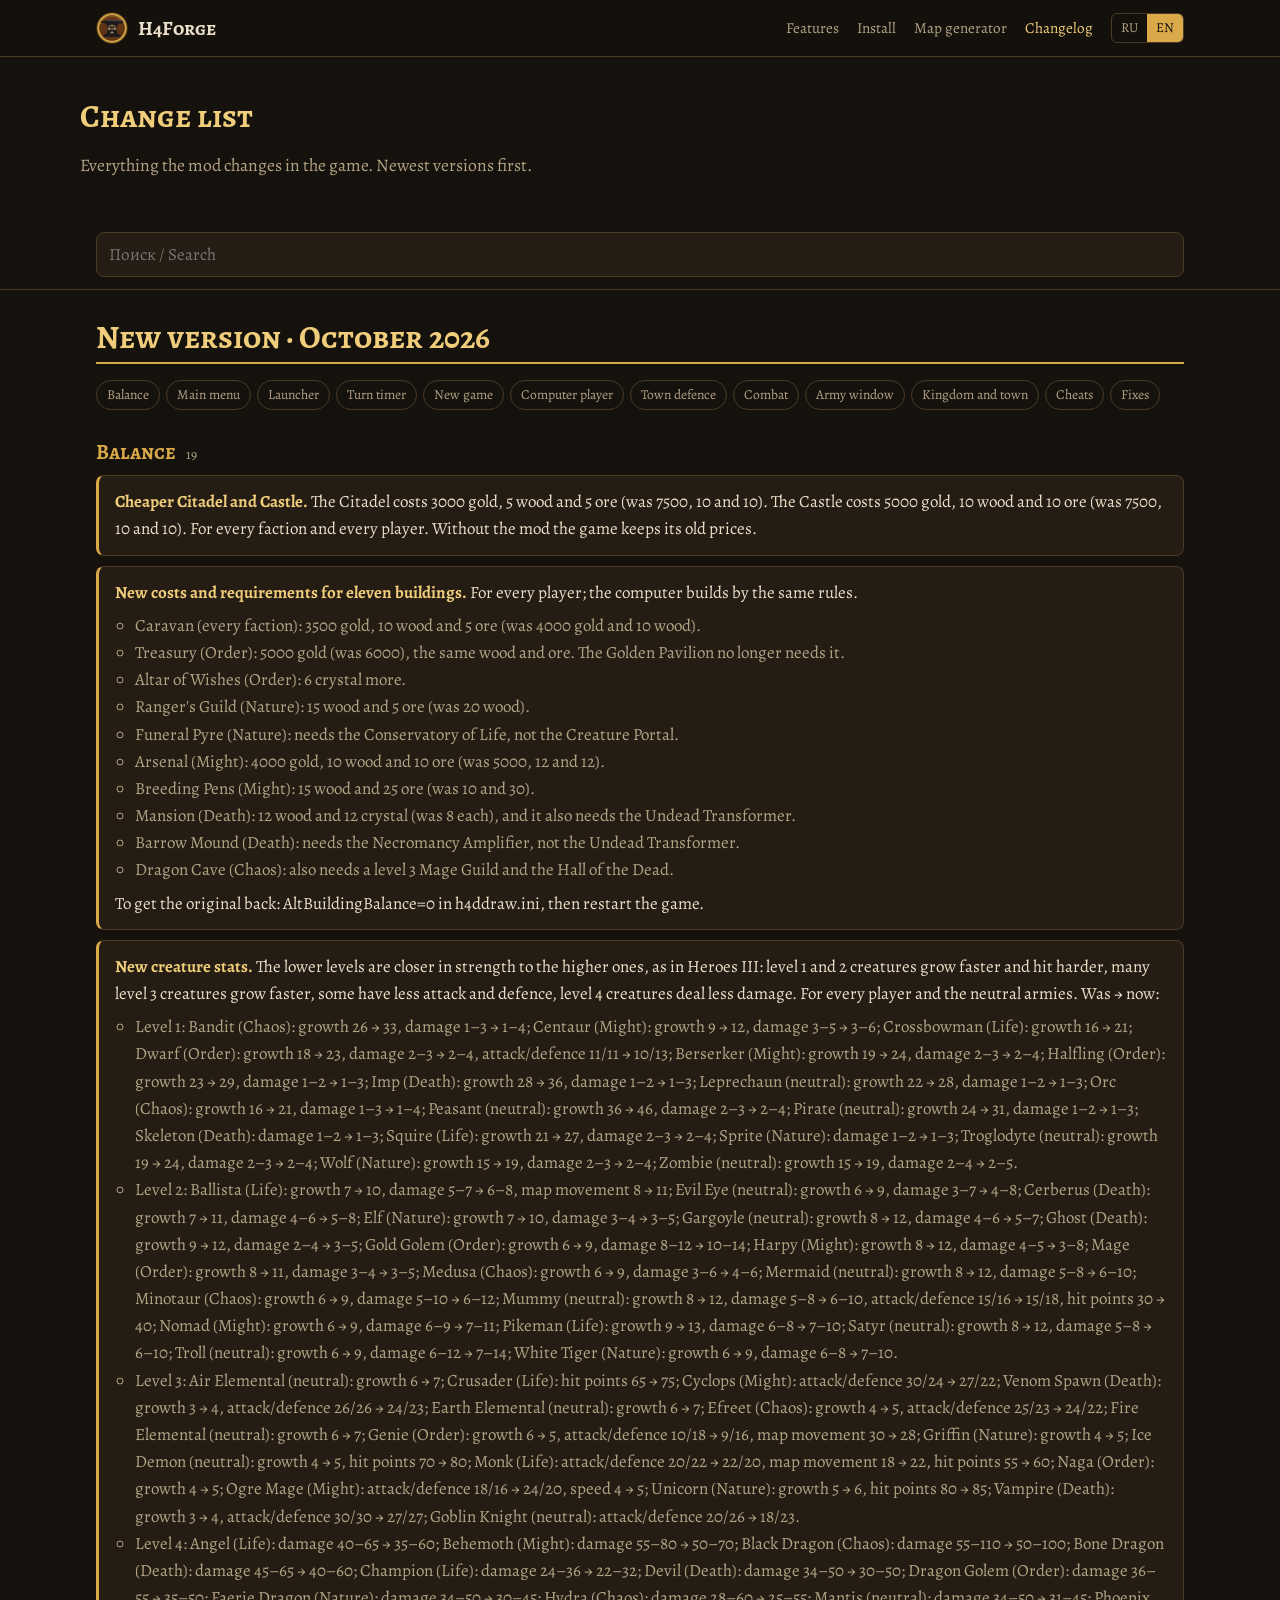
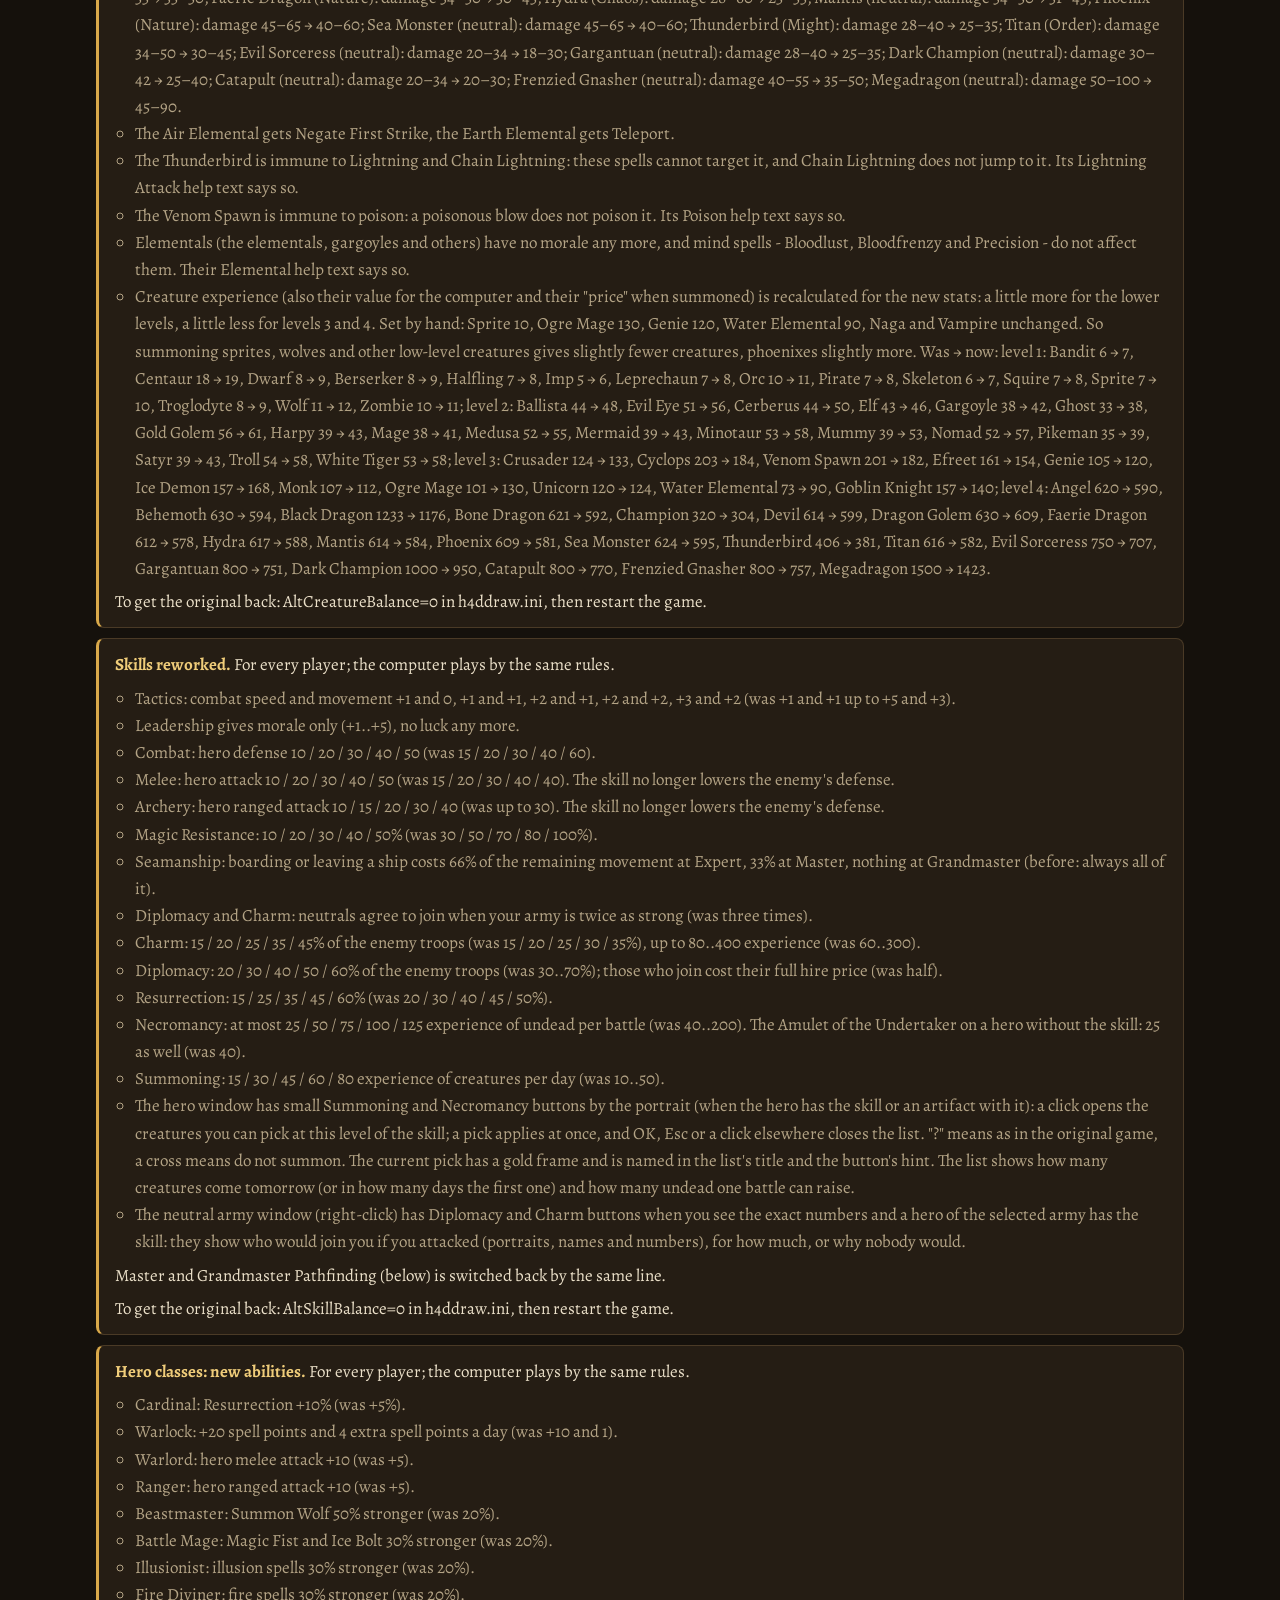
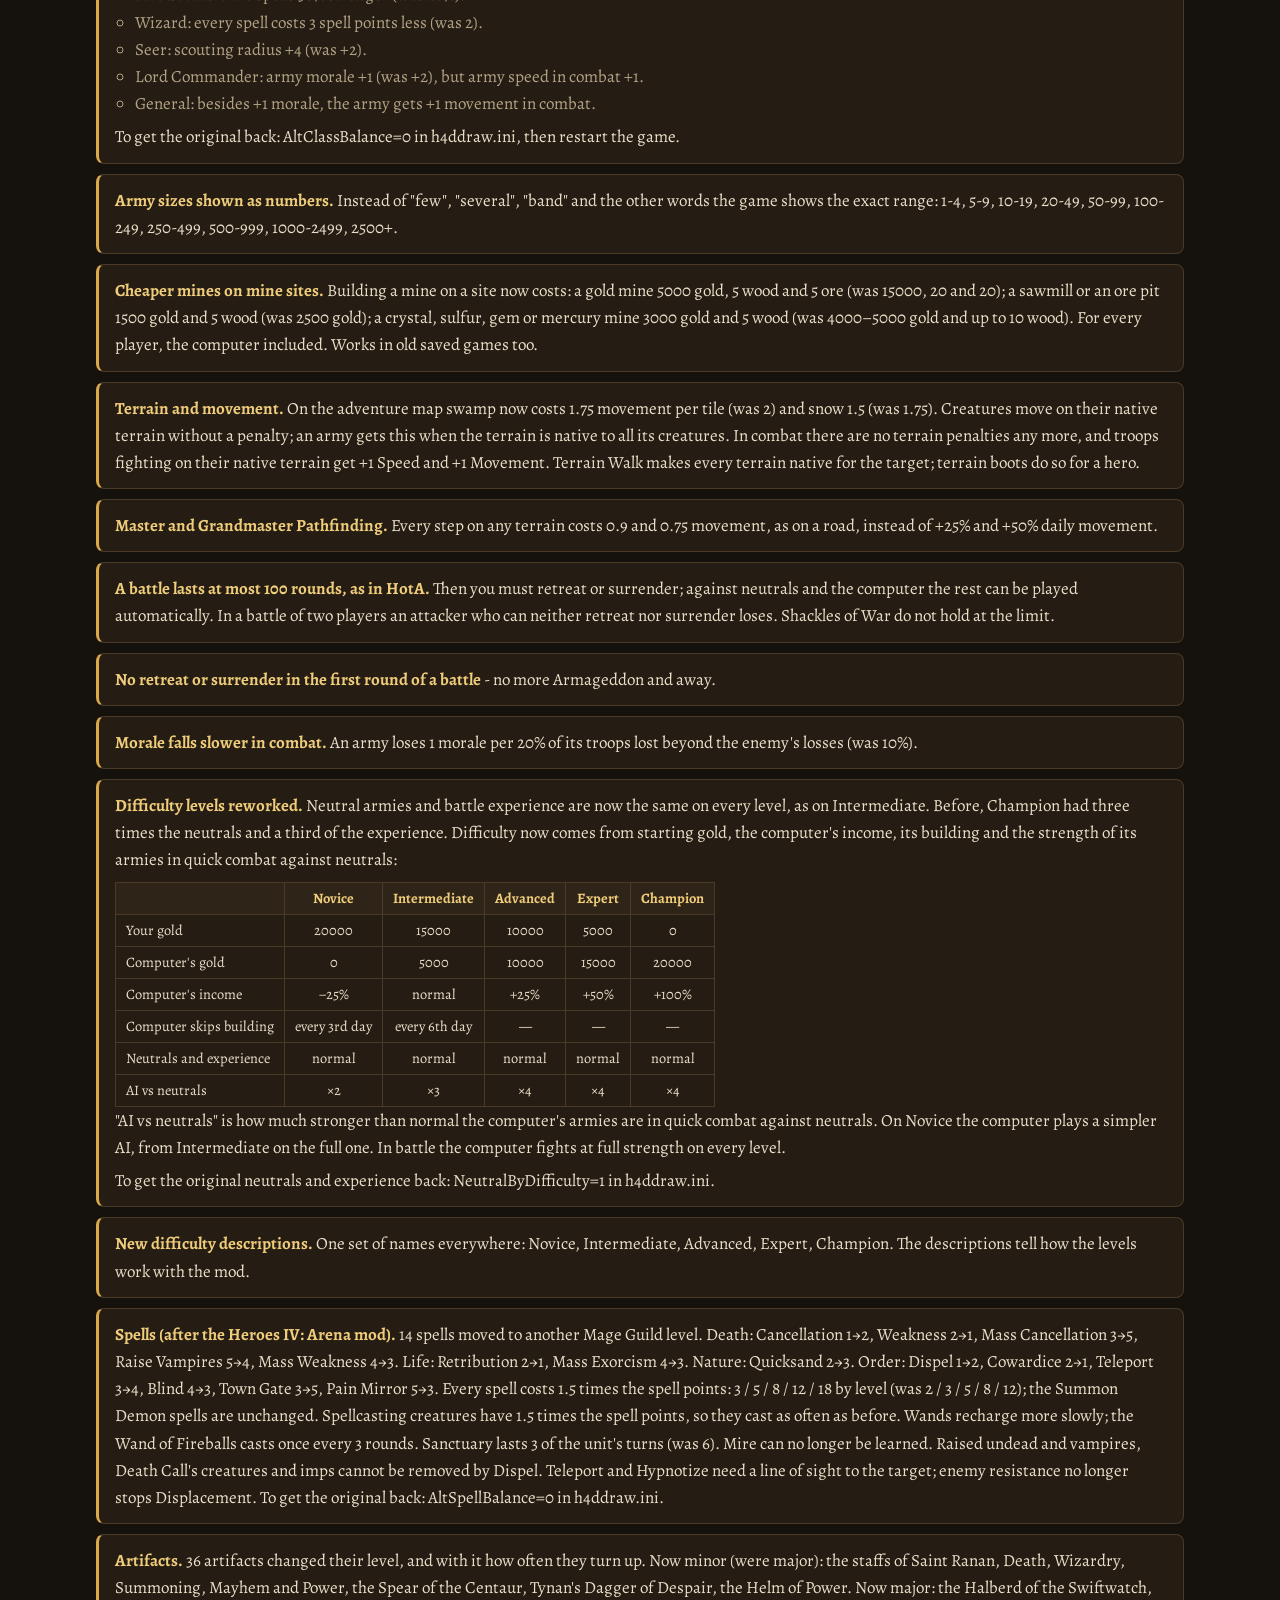
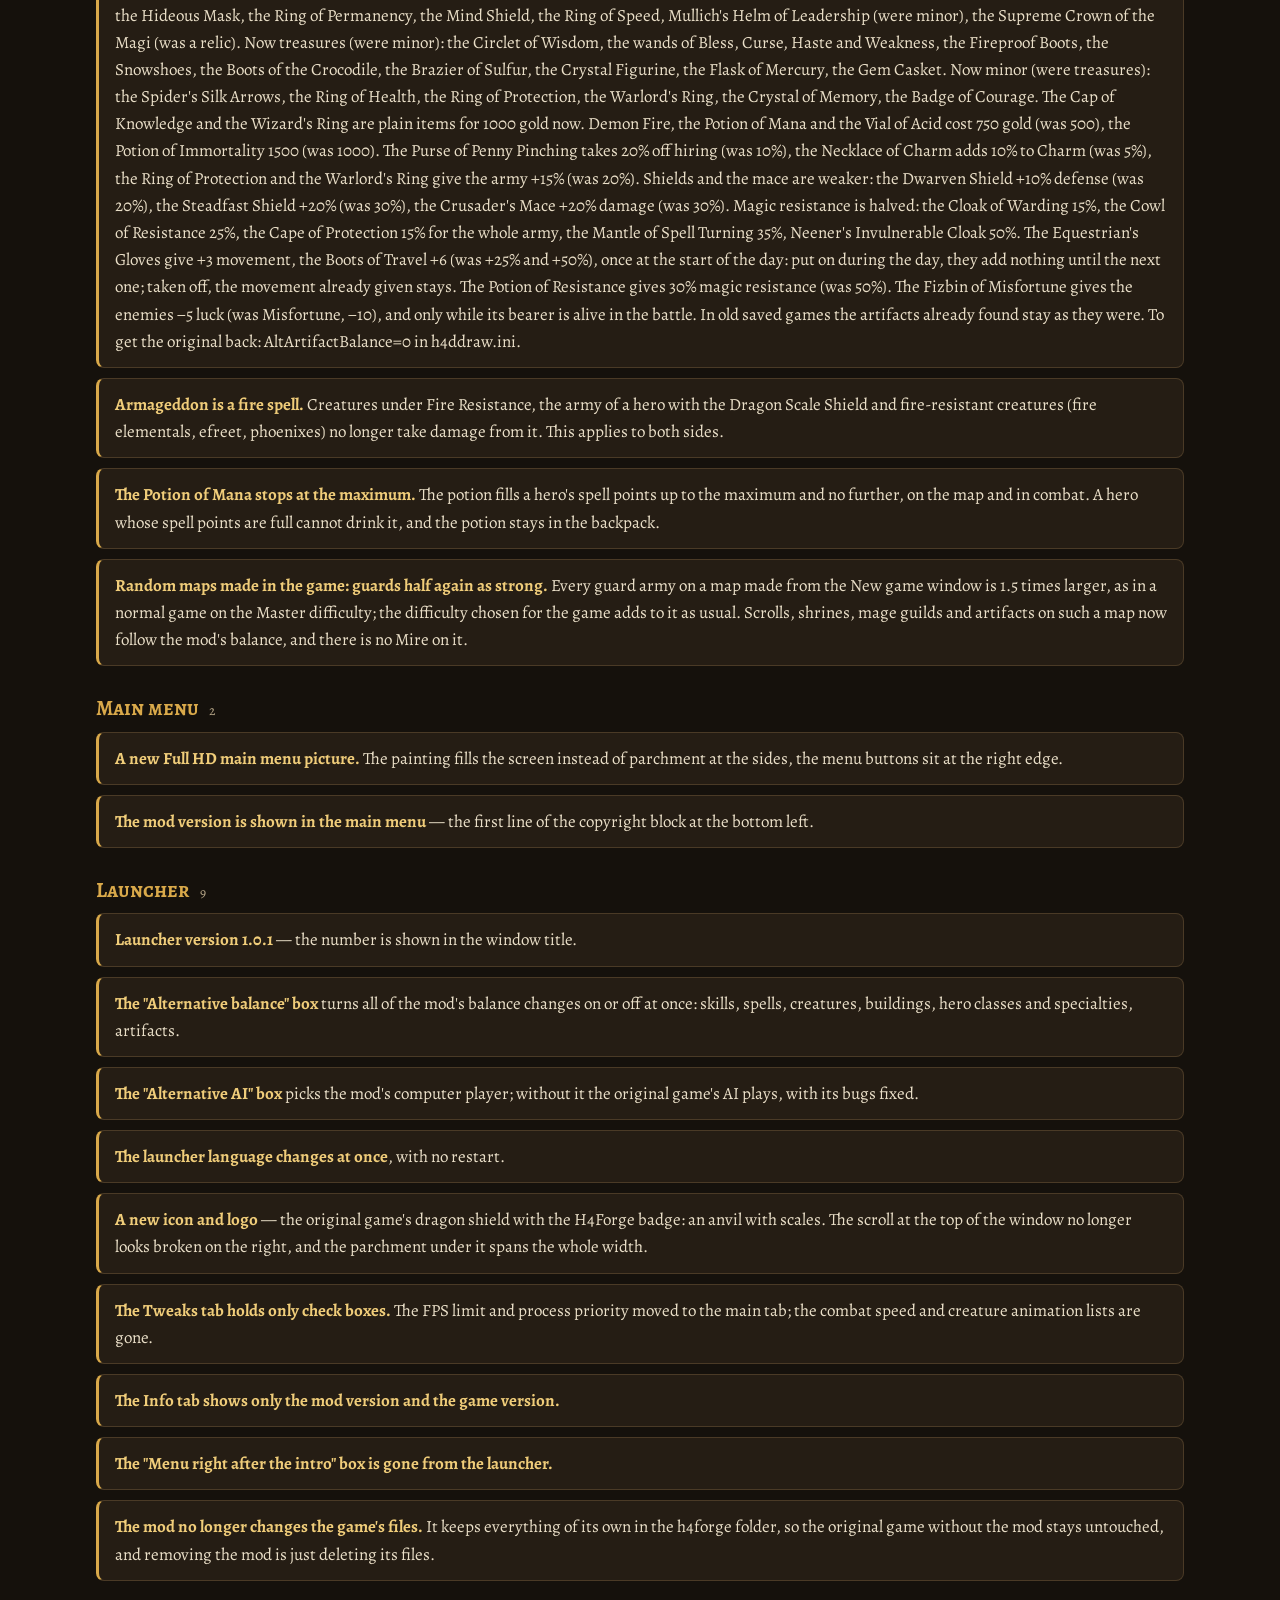
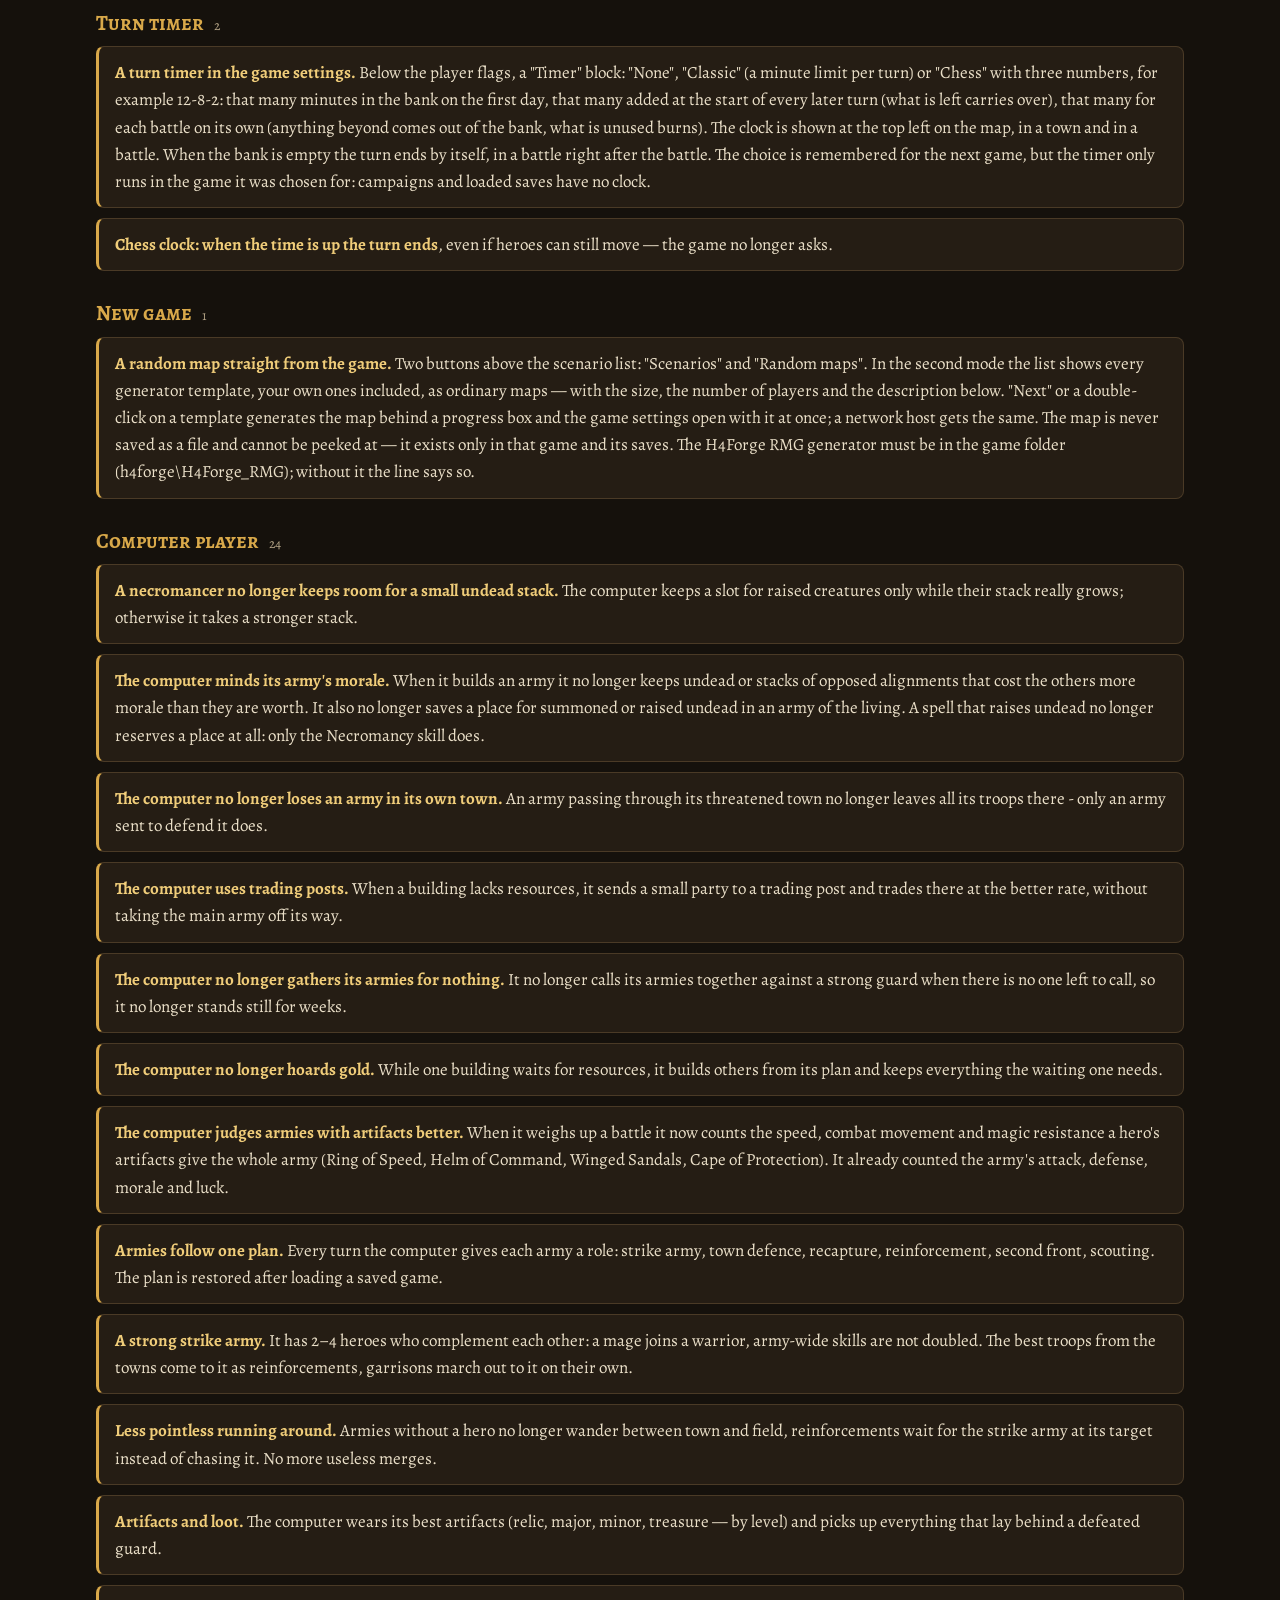
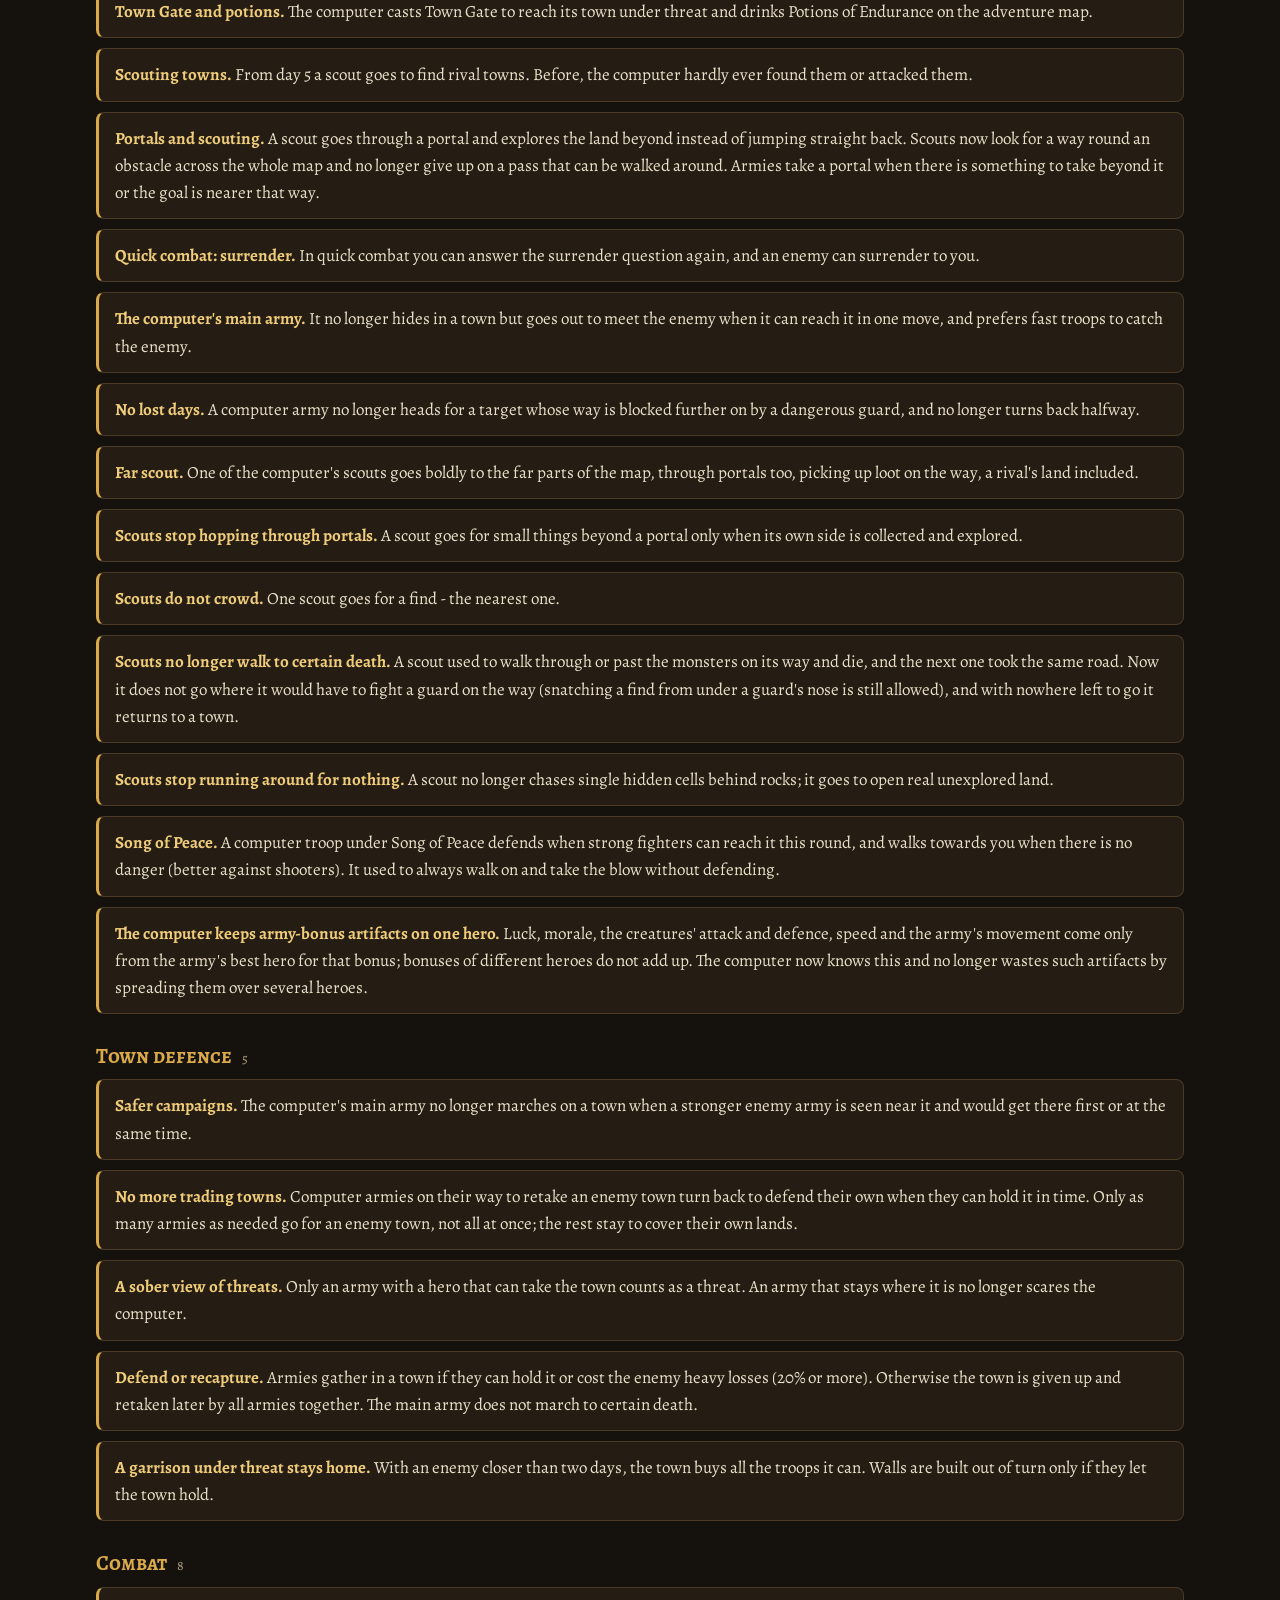
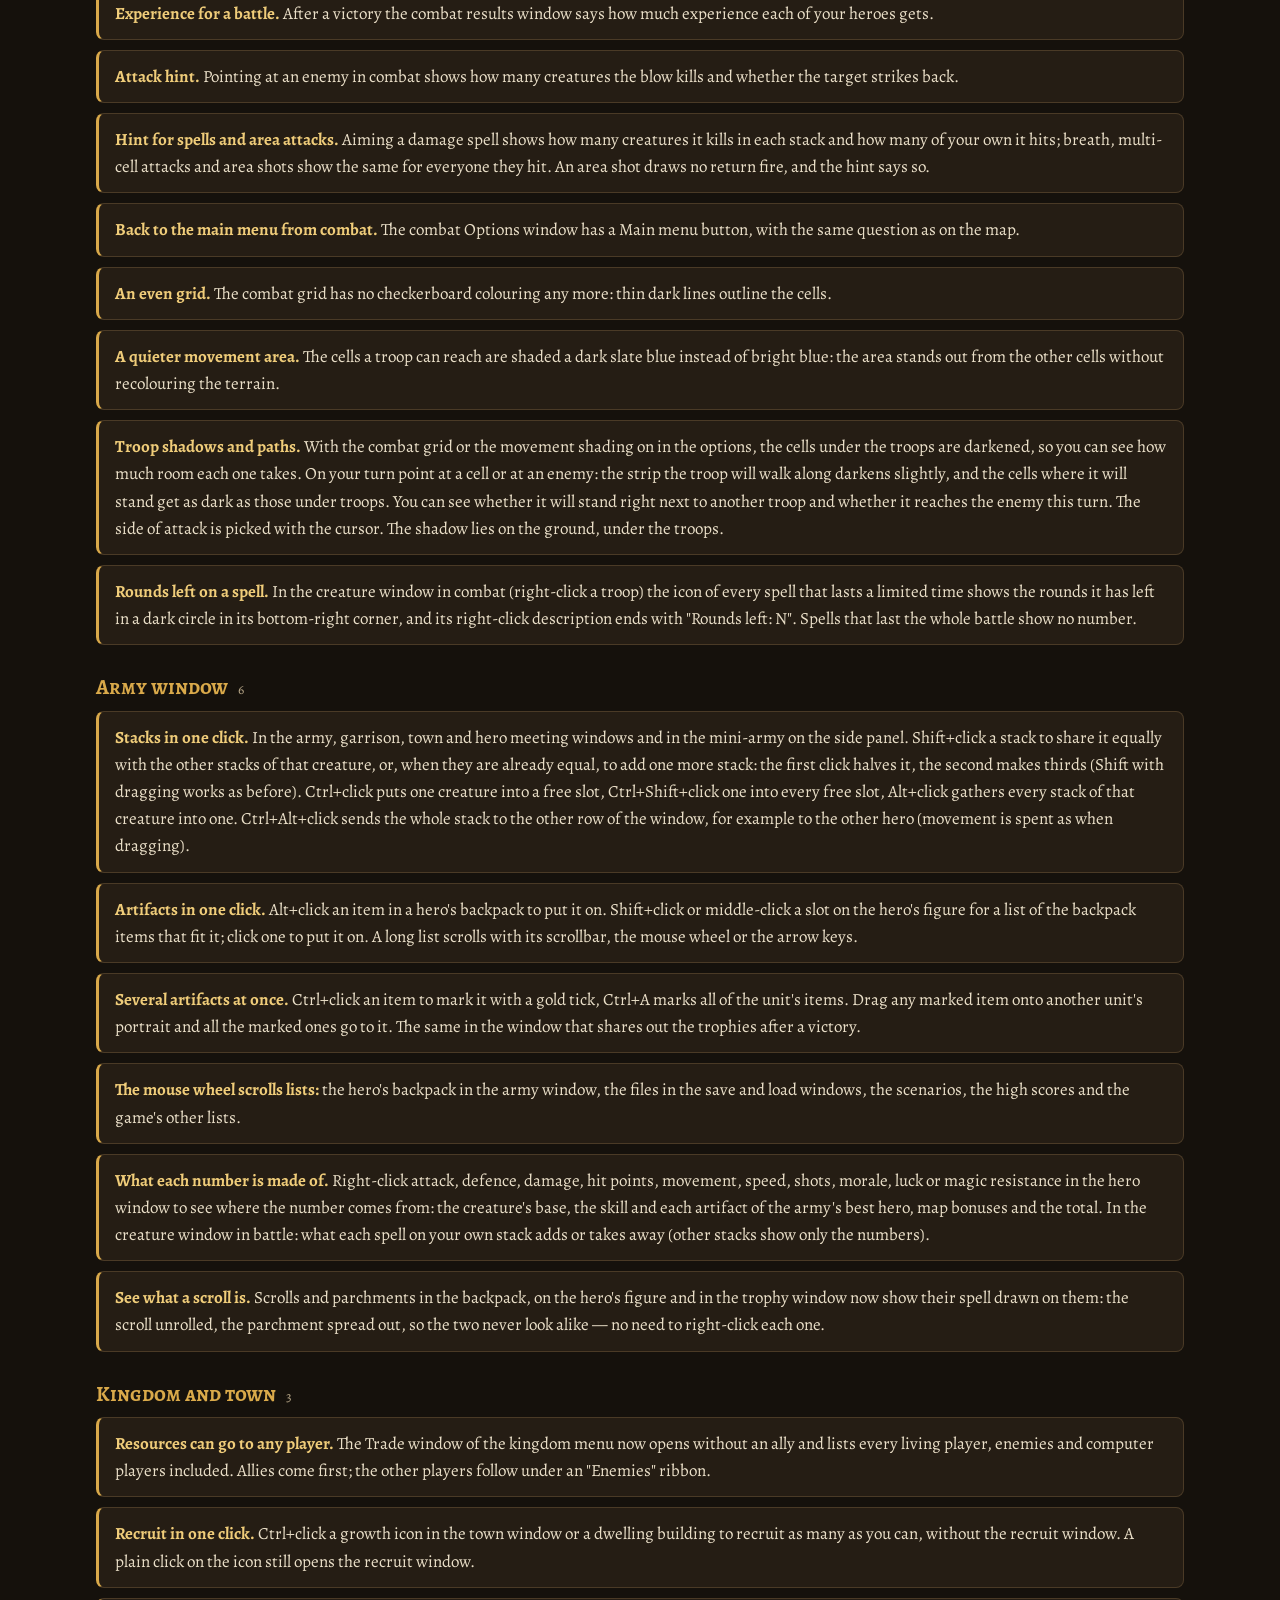
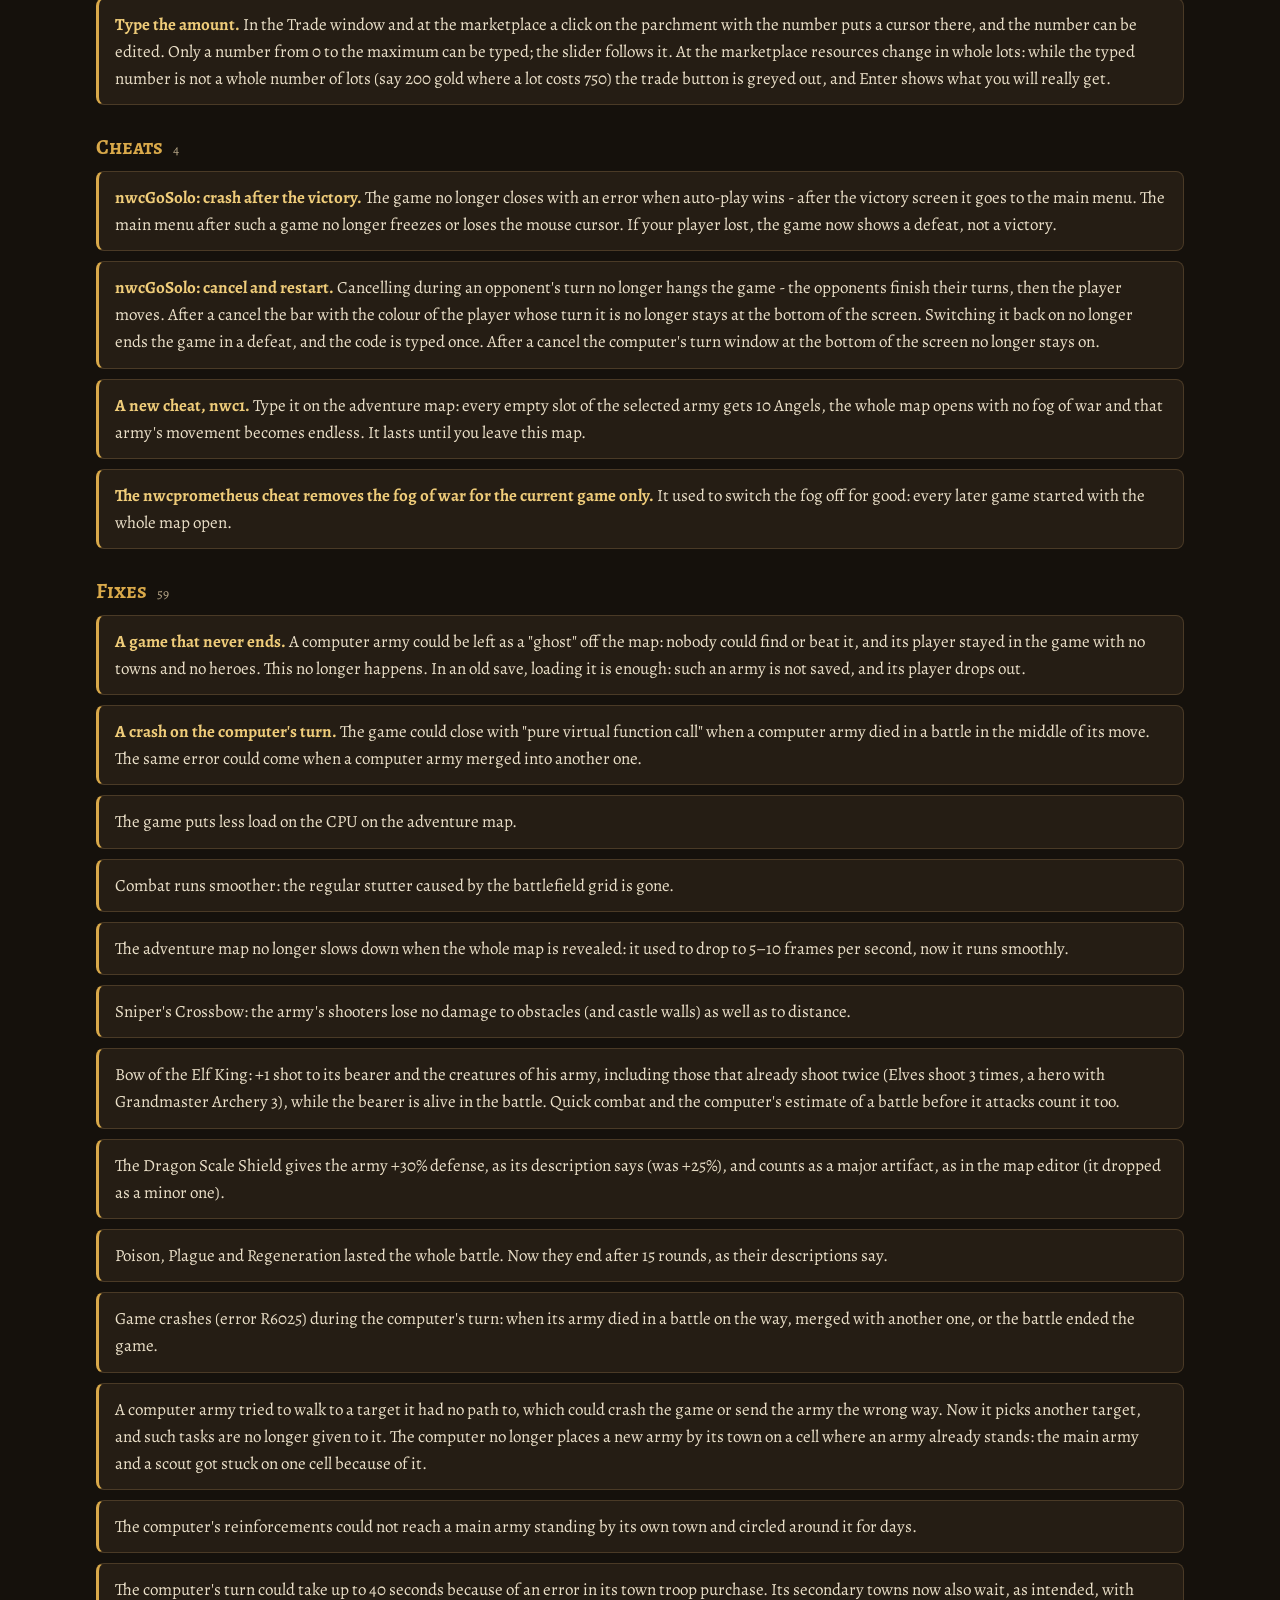
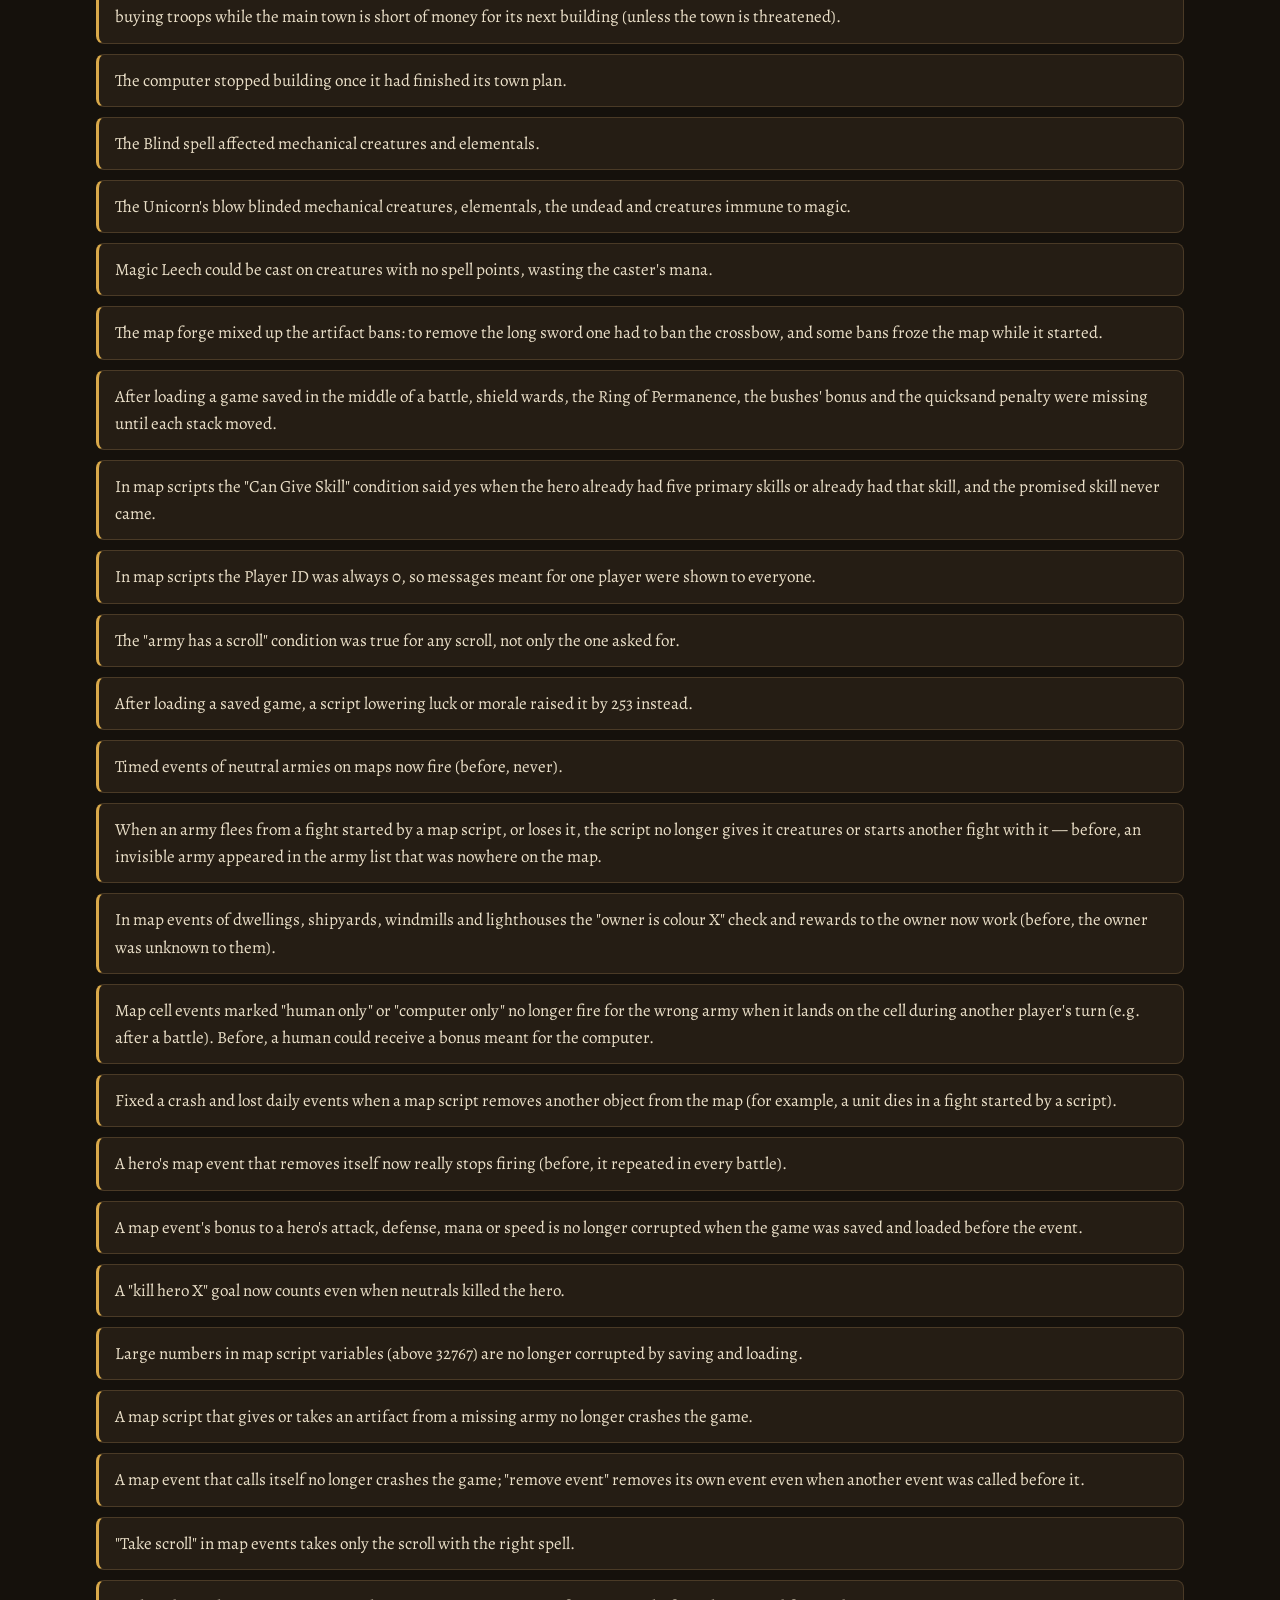
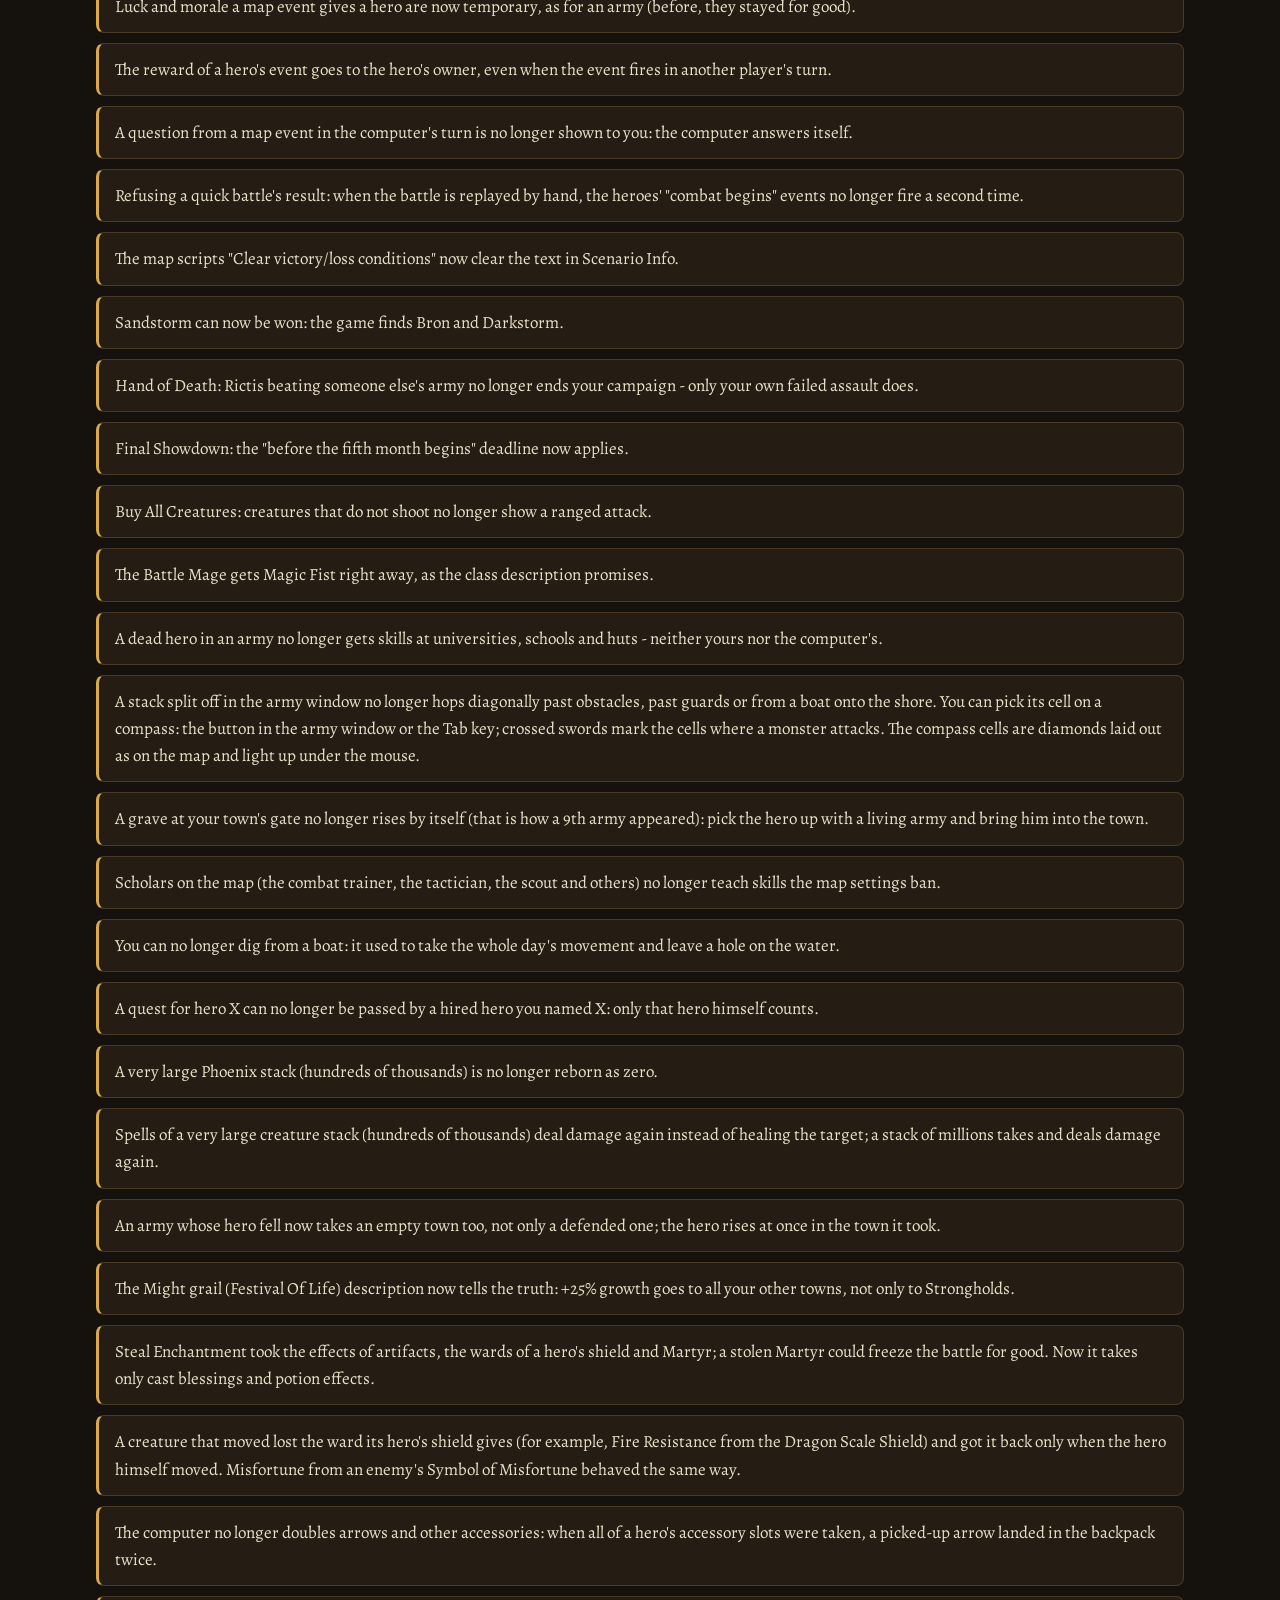
==== changelog.html @ a47ccebd "H4Forge site" ====
<!doctype html>
<html lang="ru">
<head>
<meta charset="utf-8">
<meta name="viewport" content="width=device-width, initial-scale=1">
<link rel="icon" href="img/badge.png">
<link rel="preconnect" href="https://fonts.googleapis.com">
<link rel="preconnect" href="https://fonts.gstatic.com" crossorigin>
<link href="https://fonts.googleapis.com/css2?family=Alegreya:ital,wght@0,400;0,700;1,400&family=Alegreya+SC:wght@500;700&display=swap" rel="stylesheet">
<link rel="stylesheet" href="style.css">
<meta property="og:image" content="img/hero.jpg">
<title>H4Forge — Changelog</title>
<meta name="description" content="Every change H4Forge makes to Heroes of Might and Magic IV, newest first.">
</head>
<body data-repo="Nick07x/h4forge-site">
<div class="bar"><div class="wrap">
  <a class="brand" href="index.html"><img src="img/badge.png" alt=""><span>H4Forge</span></a>
  <nav><a href="index.html#features" class="opt"><span lang="ru">Возможности</span><span lang="en">Features</span></a><a href="index.html#install" class="opt"><span lang="ru">Установка</span><span lang="en">Install</span></a><a href="rmg.html"><span lang="ru">Генератор карт</span><span lang="en">Map generator</span></a><a href="changelog.html" class="on"><span lang="ru">Изменения</span><span lang="en">Changelog</span></a>
    <div class="langs"><button data-lang="ru">RU</button><button data-lang="en">EN</button></div>
  </nav>
</div></div>

<div class="wrap cl-head">
  <h2 lang="ru">Список изменений</h2>
  <h2 lang="en">Change list</h2>
  <p class="lead" lang="ru">Всё, что мод меняет в игре. Новые версии — сверху.</p>
  <p class="lead" lang="en">Everything the mod changes in the game. Newest versions first.</p>
</div>

<div class="cl-tools">
  <div class="wrap">
    <input id="cl-search" type="search" placeholder="Поиск / Search" aria-label="Search">
  </div>
</div>

<div class="cl wrap" lang="ru">
<div class="version"><h2>Новая версия · октябрь 2026</h2><div class="chips"><a href="#ru-0-0">Баланс</a><a href="#ru-0-1">Главное меню</a><a href="#ru-0-2">Лаунчер</a><a href="#ru-0-3">Таймер хода</a><a href="#ru-0-4">Новая игра</a><a href="#ru-0-5">Компьютерный игрок</a><a href="#ru-0-6">Оборона городов</a><a href="#ru-0-7">Бой</a><a href="#ru-0-8">Окно армии</a><a href="#ru-0-9">Королевство и город</a><a href="#ru-0-10">Читы</a><a href="#ru-0-11">Исправления</a></div>
<div class="sec" id="ru-0-0"><h3>Баланс<small>19</small></h3><ul class="entries">
<li class="entry"><p><strong>Цитадель и замок дешевле.</strong> Цитадель стоит 3000 золота, 5 дерева и 5 руды (было 7500, 10 и 10). Замок — 5000 золота, 10 дерева и 10 руды (было 7500, 10 и 10). Для всех фракций и всех игроков. Без мода игра остаётся с прежними ценами.</p></li>
<li class="entry"><p><strong>Новые цены и требования у одиннадцати зданий.</strong> Для всех игроков, компьютер строит по тем же правилам.</p><ul><li>Караван-сарай (все фракции): 3500 золота, 10 дерева и 5 руды (было 4000 золота и 10 дерева).</li><li>Сокровищница (Порядок): 5000 золота (было 6000), дерево и руда прежние. Золотой павильон её больше не требует.</li><li>Алтарь Грез (Порядок): дороже на 6 кристаллов.</li><li>Гильдия следопытов (Природа): 15 дерева и 5 руды (было 20 дерева).</li><li>Священный огонь (Природа): нужна Консерватория Жизни, а не Портал.</li><li>Арсенал (Сила): 4000 золота, 10 дерева и 10 руды (было 5000, 12 и 12).</li><li>Загон (Сила): 15 дерева и 25 руды (было 10 и 30).</li><li>Мавзолей (Смерть): 12 дерева и 12 кристаллов (было по 8), и нужен ещё Преобразователь нежити.</li><li>Могильный холм (Смерть): нужен Усилитель некромантии, а не Преобразователь нежити.</li><li>Пещера дракона (Хаос): нужны ещё Колдовская гильдия 3-го уровня и Зал Мертвых.</li></ul><p>Вернуть оригинал: в файле h4ddraw.ini строка AltBuildingBalance=0, затем перезапустить игру.</p></li>
<li class="entry"><p><strong>Новые параметры существ.</strong> Младшие уровни стали ближе по силе к старшим, как в третьих Героях: у существ 1-го и 2-го уровня больше прирост и урон, у многих существ 3-го уровня выше прирост, у некоторых меньше атака и защита, у 4-го уровня меньше урон. Для всех игроков и нейтральных армий. Было → стало:</p><ul><li>1-й уровень: Бандит (Хаос): прирост 26 → 33, урон 1–3 → 1–4; Кентавр (Сила): прирост 9 → 12, урон 3–5 → 3–6; Арбалетчик (Жизнь): прирост 16 → 21; Гном (Порядок): прирост 18 → 23, урон 2–3 → 2–4, атака/защита 11/11 → 10/13; Берсерк (Сила): прирост 19 → 24, урон 2–3 → 2–4; Халфлинг (Порядок): прирост 23 → 29, урон 1–2 → 1–3; Бес (Смерть): прирост 28 → 36, урон 1–2 → 1–3; Лепрекон (нейтрал): прирост 22 → 28, урон 1–2 → 1–3; Орк (Хаос): прирост 16 → 21, урон 1–3 → 1–4; Крестьянин (нейтрал): прирост 36 → 46, урон 2–3 → 2–4; Пират (нейтрал): прирост 24 → 31, урон 1–2 → 1–3; Скелет (Смерть): урон 1–2 → 1–3; Оруженосец (Жизнь): прирост 21 → 27, урон 2–3 → 2–4; Фея (Природа): урон 1–2 → 1–3; Троглодит (нейтрал): прирост 19 → 24, урон 2–3 → 2–4; Волк (Природа): прирост 15 → 19, урон 2–3 → 2–4; Зомби (нейтрал): прирост 15 → 19, урон 2–4 → 2–5.</li><li>2-й уровень: Баллиста (Жизнь): прирост 7 → 10, урон 5–7 → 6–8, передвижение по карте 8 → 11; Злой глаз (нейтрал): прирост 6 → 9, урон 3–7 → 4–8; Цербер (Смерть): прирост 7 → 11, урон 4–6 → 5–8; Эльф (Природа): прирост 7 → 10, урон 3–4 → 3–5; Горгулья (нейтрал): прирост 8 → 12, урон 4–6 → 5–7; Призрак (Смерть): прирост 9 → 12, урон 2–4 → 3–5; Золотой голем (Порядок): прирост 6 → 9, урон 8–12 → 10–14; Гарпия (Сила): прирост 8 → 12, урон 4–5 → 3–8; Маг (Порядок): прирост 8 → 11, урон 3–4 → 3–5; Медуза (Хаос): прирост 6 → 9, урон 3–6 → 4–6; Русалка (нейтрал): прирост 8 → 12, урон 5–8 → 6–10; Минотавр (Хаос): прирост 6 → 9, урон 5–10 → 6–12; Мумия (нейтрал): прирост 8 → 12, урон 5–8 → 6–10, атака/защита 15/16 → 15/18, здоровье 30 → 40; Кочевник (Сила): прирост 6 → 9, урон 6–9 → 7–11; Пикинёр (Жизнь): прирост 9 → 13, урон 6–8 → 7–10; Сатир (нейтрал): прирост 8 → 12, урон 5–8 → 6–10; Тролль (нейтрал): прирост 6 → 9, урон 6–12 → 7–14; Белый тигр (Природа): прирост 6 → 9, урон 6–8 → 7–10.</li><li>3-й уровень: Дух воздуха (нейтрал): прирост 6 → 7; Крестоносец (Жизнь): здоровье 65 → 75; Циклоп (Сила): атака/защита 30/24 → 27/22; Отродье яда (Смерть): прирост 3 → 4, атака/защита 26/26 → 24/23; Элементаль земли (нейтрал): прирост 6 → 7; Ифрит (Хаос): прирост 4 → 5, атака/защита 25/23 → 24/22; Огненный элементаль (нейтрал): прирост 6 → 7; Джинн (Порядок): прирост 6 → 5, атака/защита 10/18 → 9/16, передвижение по карте 30 → 28; Грифон (Природа): прирост 4 → 5; Ледяной демон (нейтрал): прирост 4 → 5, здоровье 70 → 80; Монах (Жизнь): атака/защита 20/22 → 22/20, передвижение по карте 18 → 22, здоровье 55 → 60; Нага (Порядок): прирост 4 → 5; Огр-маг (Сила): атака/защита 18/16 → 24/20, скорость 4 → 5; Единорог (Природа): прирост 5 → 6, здоровье 80 → 85; Вампир (Смерть): прирост 3 → 4, атака/защита 30/30 → 27/27; Гоблин-рыцарь (нейтрал): атака/защита 20/26 → 18/23.</li><li>4-й уровень: Ангел (Жизнь): урон 40–65 → 35–60; Бегемот (Сила): урон 55–80 → 50–70; Чёрный дракон (Хаос): урон 55–110 → 50–100; Костяной дракон (Смерть): урон 45–65 → 40–60; Чемпион (Жизнь): урон 24–36 → 22–32; Дьявол (Смерть): урон 34–50 → 30–50; Драконий голем (Порядок): урон 36–55 → 35–50; Волшебный дракон (Природа): урон 34–50 → 30–45; Гидра (Хаос): урон 28–60 → 25–55; Богомол (нейтрал): урон 34–50 → 31–45; Феникс (Природа): урон 45–65 → 40–60; Морское чудище (нейтрал): урон 45–65 → 40–60; Громовая птица (Сила): урон 28–40 → 25–35; Титан (Порядок): урон 34–50 → 30–45; Злая волшебница (нейтрал): урон 20–34 → 18–30; Гаргантюа (нейтрал): урон 28–40 → 25–35; Тёмный чемпион (нейтрал): урон 30–42 → 25–40; Катапульта (нейтрал): урон 20–34 → 20–30; Бешеный крушитель (нейтрал): урон 40–55 → 35–50; Мегадракон (нейтрал): урон 50–100 → 45–90.</li><li>Дух воздуха получил способность «Игнорировать первый удар», Элементаль земли — «Телепортация».</li><li>Громовая птица невосприимчива к заклинаниям «Молния» и «Цепь молний»: ими её нельзя выбрать целью, и цепь молний на неё не перескакивает. Об этом сказано в подсказке её способности «Громовержец».</li><li>Ядовитое отродье невосприимчиво к яду: ядовитый удар его не отравляет. Об этом сказано в подсказке способности «Яд».</li><li>Элементалы (элементали, горгульи и другие) больше не подвержены морали, и на них не действует магия разума — Кровожадность, Кровавое безумие и Точность. Об этом сказано в подсказке способности «Элементал».</li><li>Опыт за существ (он же их ценность для компьютера и «цена» при призыве) пересчитан под новые параметры: за младших чуть больше, за 3-й и 4-й уровень чуть меньше. Вручную: Фея 10, Огр-маг 130, Джинн 120, Водяной элементаль 90, Нага и Вампир без изменений. Поэтому призыв фей, волков и других младших существ даёт немного меньше существ, а фениксов — немного больше. Было → стало: 1-й уровень: Бандит 6 → 7, Кентавр 18 → 19, Гном 8 → 9, Берсерк 8 → 9, Халфлинг 7 → 8, Бес 5 → 6, Лепрекон 7 → 8, Орк 10 → 11, Пират 7 → 8, Скелет 6 → 7, Оруженосец 7 → 8, Фея 7 → 10, Троглодит 8 → 9, Волк 11 → 12, Зомби 10 → 11; 2-й уровень: Баллиста 44 → 48, Злой глаз 51 → 56, Цербер 44 → 50, Эльф 43 → 46, Горгулья 38 → 42, Призрак 33 → 38, Золотой голем 56 → 61, Гарпия 39 → 43, Маг 38 → 41, Медуза 52 → 55, Русалка 39 → 43, Минотавр 53 → 58, Мумия 39 → 53, Кочевник 52 → 57, Пикинёр 35 → 39, Сатир 39 → 43, Тролль 54 → 58, Белый тигр 53 → 58; 3-й уровень: Крестоносец 124 → 133, Циклоп 203 → 184, Отродье яда 201 → 182, Ифрит 161 → 154, Джинн 105 → 120, Ледяной демон 157 → 168, Монах 107 → 112, Огр-маг 101 → 130, Единорог 120 → 124, Водяной элементаль 73 → 90, Гоблин-рыцарь 157 → 140; 4-й уровень: Ангел 620 → 590, Бегемот 630 → 594, Чёрный дракон 1233 → 1176, Костяной дракон 621 → 592, Чемпион 320 → 304, Дьявол 614 → 599, Драконий голем 630 → 609, Волшебный дракон 612 → 578, Гидра 617 → 588, Богомол 614 → 584, Феникс 609 → 581, Морское чудище 624 → 595, Громовая птица 406 → 381, Титан 616 → 582, Злая волшебница 750 → 707, Гаргантюа 800 → 751, Тёмный чемпион 1000 → 950, Катапульта 800 → 770, Бешеный крушитель 800 → 757, Мегадракон 1500 → 1423.</li></ul><p>Вернуть оригинал: в файле h4ddraw.ini строка AltCreatureBalance=0, затем перезапустить игру.</p></li>
<li class="entry"><p><strong>Навыки переделаны.</strong> Для всех игроков, компьютер играет по тем же правилам.</p><ul><li>Тактика: скорость и передвижение в бою +1 и 0, +1 и +1, +2 и +1, +2 и +2, +3 и +2 (было от +1 и +1 до +5 и +3).</li><li>Лидерство даёт только мораль (+1…+5), удачу больше не даёт.</li><li>Ратное дело: защита героя 10 / 20 / 30 / 40 / 50 (было 15 / 20 / 30 / 40 / 60).</li><li>Рукопашный бой: атака героя 10 / 20 / 30 / 40 / 50 (было 15 / 20 / 30 / 40 / 40). Защиту врага навык больше не снижает.</li><li>Стрелковый бой: атака героя 10 / 15 / 20 / 30 / 40 (было до 30). Защиту врага навык больше не снижает.</li><li>Устойчивость к магии: 10 / 20 / 30 / 40 / 50% (было 30 / 50 / 70 / 80 / 100%).</li><li>Мореход: посадка на корабль и высадка отнимают на III ранге 66% оставшегося хода, на IV — 33%, на V — ничего (раньше всегда весь ход).</li><li>Дипломатия и Шарм: нейтралы соглашаются присоединиться, если ваша армия сильнее вдвое (было втрое).</li><li>Шарм: 15 / 20 / 25 / 35 / 45% войск противника (было 15 / 20 / 25 / 30 / 35%), предел 80…400 опыта (было 60…300).</li><li>Дипломатия: 20 / 30 / 40 / 50 / 60% войск противника (было 30…70%); присоединившиеся стоят полную цену найма (было половину).</li><li>Воскрешение: 15 / 25 / 35 / 45 / 60% (было 20 / 30 / 40 / 45 / 50%).</li><li>Некромантия: за бой не больше 25 / 50 / 75 / 100 / 125 опыта нежити (было 40…200). Амулет гробовщика у героя без навыка — тоже 25 (было 40).</li><li>Призывание: 15 / 30 / 45 / 60 / 80 опыта существ в день (было 10…50).</li><li>В окне героя у портрета появились маленькие кнопки «Призыв» и «Некромантия» (если у героя есть навык или артефакт с ним): щелчок открывает список существ, которых можно выбрать на этом уровне навыка; выбор применяется сразу, список закрывается кнопкой OK, Esc или щелчком мимо. «?» — как в оригинале, крест — не призывать. Выбранное существо обведено золотой рамкой и названо в заголовке списка и в подсказке кнопки. Список показывает, сколько существ придёт завтра (или через сколько дней первое) и сколько нежити можно поднять за бой.</li><li>В окне нейтральной армии (правый щелчок) появились кнопки «Дипломатия» и «Шарм», если вы видите точную численность и у героя выбранной армии есть навык: они показывают, кто перейдёт к вам при нападении (портреты, названия и число), сколько это стоит, или почему никто не перейдёт.</li></ul><p>Поиск пути на Мастере и Гроссмейстере (см. ниже) тоже возвращается этой строкой.</p><p>Вернуть оригинал: в файле h4ddraw.ini строка AltSkillBalance=0, затем перезапустить игру.</p></li>
<li class="entry"><p><strong>Классы героев: новые способности.</strong> Для всех игроков, компьютер играет по тем же правилам.</p><ul><li>Кардинал: Воскрешение +10% (было +5%).</li><li>Чернокнижник: +20 очков магии и 4 очка магии в день сверх обычного (было +10 и 1).</li><li>Воевода: атака героя в ближнем бою +10 (было +5).</li><li>Следопыт: стрелковая атака героя +10 (было +5).</li><li>Воин природы: «Вызов волка» сильнее на 50% (было на 20%).</li><li>Боевой маг: «Волшебный кулак» и «Ледяная стрела» сильнее на 30% (было на 20%).</li><li>Иллюзионист: заклинания иллюзий сильнее на 30% (было на 20%).</li><li>Огневик: огненные заклинания сильнее на 30% (было на 20%).</li><li>Волшебник: каждое заклинание дешевле на 3 очка магии (было на 2).</li><li>Прорицатель: радиус обзора +4 (было +2).</li><li>Полководец: мораль армии +1 (было +2), зато скорость армии в бою +1.</li><li>Генерал: кроме морали +1 армия получает +1 к передвижению в бою.</li></ul><p>Вернуть оригинал: в файле h4ddraw.ini строка AltClassBalance=0, затем перезапустить игру.</p></li>
<li class="entry"><p><strong>Численность армий показывается числами.</strong> Вместо «Мало», «Немного», «Группа» и других слов игра пишет точный диапазон: 1-4, 5-9, 10-19, 20-49, 50-99, 100-249, 250-499, 500-999, 1000-2499, 2500+.</p></li>
<li class="entry"><p><strong>Шахты на жилах дешевле.</strong> Построить шахту на жиле теперь стоит: золотую — 5000 золота, 5 дерева и 5 руды (было 15000, 20 и 20); лесопилку и рудник — 1500 золота и 5 дерева (было 2500 золота); шахту кристаллов, серы, самоцветов или ртути — 3000 золота и 5 дерева (было 4000–5000 золота и до 10 дерева). Для всех игроков, включая компьютер. Действует и в старых сохранениях.</p></li>
<li class="entry"><p><strong>Почвы и передвижение.</strong> На карте болото теперь отнимает 1.75 хода за клетку (было 2), снег — 1.5 (было 1.75). Существа на родной почве ходят по ней без штрафа; армия получает это, если почва родная для всех её существ. В бою штрафов почв больше нет, а войска, для которых почва битвы родная, получают +1 к Скорости и +1 к Передвижению. Заклинание «Прогулка» делает любую местность родной для отряда, а сапоги почвы — для героя.</p></li>
<li class="entry"><p><strong>«Поиск пути» на Мастере и Гроссмейстере.</strong> Каждый шаг по любой местности стоит 0,9 и 0,75 хода, как по дороге, вместо прибавки +25% и +50% к запасу хода.</p></li>
<li class="entry"><p><strong>Предел боя — 100 раундов, как в HotA.</strong> Затем нужно отступить или откупиться, а против нейтралов и компьютера можно доиграть бой автоматически. В бою двух игроков нападающий, который не может ни отступить, ни откупиться, проигрывает. Оковы войны на пределе не мешают.</p></li>
<li class="entry"><p><strong>В первом раунде боя нельзя отступить или откупиться</strong> — ударить Армагеддоном и сразу уйти больше не выйдет.</p></li>
<li class="entry"><p><strong>Мораль в бою падает медленнее.</strong> Армия теряет 1 мораль за каждые 20% потерянных войск сверх потерь противника (было 10%).</p></li>
<li class="entry"><p><strong>Уровни сложности переделаны.</strong> Нейтральные армии и опыт за бои теперь одинаковы на всех уровнях, как на Ученике. Раньше на Чемпионе нейтралов было втрое больше, а опыта втрое меньше. Сложность теперь задают золото на старте, доход компьютера, его стройка и сила его армий в быстром бою с нейтралами:</p><div class="tbl"><table><thead><tr><th></th><th>Новичок</th><th>Ученик</th><th>Мастер</th><th>Магистр</th><th>Чемпион</th></tr></thead><tbody><tr><td>Ваше золото</td><td>20000</td><td>15000</td><td>10000</td><td>5000</td><td>0</td></tr><tr><td>Золото компьютера</td><td>0</td><td>5000</td><td>10000</td><td>15000</td><td>20000</td></tr><tr><td>Доход компьютера</td><td>−25%</td><td>обычный</td><td>+25%</td><td>+50%</td><td>+100%</td></tr><tr><td>Компьютер не строит</td><td>каждый 3-й день</td><td>каждый 6-й день</td><td>—</td><td>—</td><td>—</td></tr><tr><td>Нейтралы и опыт</td><td>обычные</td><td>обычные</td><td>обычные</td><td>обычные</td><td>обычные</td></tr><tr><td>ИИ против нейтралов</td><td>×2</td><td>×3</td><td>×4</td><td>×4</td><td>×4</td></tr></tbody></table></div><p>«ИИ против нейтралов» — во сколько раз армии компьютера сильнее обычного в быстром бою с нейтралами. На Новичке компьютер играет упрощённым ИИ, с Ученика — полным. В бою компьютер на всех уровнях действует в полную силу.</p><p>Вернуть нейтралов и опыт как в оригинале: в файле h4ddraw.ini строка NeutralByDifficulty=1.</p></li>
<li class="entry"><p><strong>Новые описания уровней сложности.</strong> Одни названия везде: Новичок, Ученик, Мастер, Магистр, Чемпион. Описания рассказывают, как уровни работают с модом. Исправлены ошибки старого перевода.</p></li>
<li class="entry"><p><strong>Заклинания (по образцу мода Heroes IV: Arena).</strong> 14 заклинаний перенесены на другой уровень гильдии магов. Смерть: Отмена чар 1→2, Слабость 2→1, Общая отмена чар 3→5, Поднять вампиров 5→4, Общая слабость 4→3. Жизнь: Воздаяние 2→1, Массовый экзорцизм 4→3. Природа: Зыбучие пески 2→3. Порядок: Снятие чар 1→2, Трусость 2→1, Телепортация 3→4, Ослепление 4→3, Врата города 3→5, Зеркало боли 5→3. Все заклинания стоят в 1,5 раза больше маны: по уровням 3 / 5 / 8 / 12 / 18 (было 2 / 3 / 5 / 8 / 12); призыв демонов — как раньше. У существ-магов маны в 1,5 раза больше, поэтому колдуют они столько же. Жезлы перезаряжаются дольше; жезл огненных шаров колдует раз в 3 раунда. Святилище держится 3 хода отряда (было 6). Трясину больше нельзя выучить. Поднятых мертвецов, вампиров, призванных Зовом смерти и бесов нельзя снять «Снятием чар». Телепортации и Гипнозу нужна прямая видимость цели; Смещение не отражается сопротивлением врага. Вернуть оригинал: в файле h4ddraw.ini строка AltSpellBalance=0.</p></li>
<li class="entry"><p><strong>Артефакты.</strong> 36 артефактов сменили уровень, а значит, и то, как часто они попадаются. Стали малыми (были большими): посохи Святого Ранана, Смерти, Волшебства, Призыва, Хаоса и Силы, Копьё кентавра, Кинжал Тинана, Шлем силы. Стали большими: Алебарда стражи, Ужасная маска, Кольцо постоянства, Щит разума, Кольцо скорости, Шлем Маллиха (были малыми), Высшая корона магов (была реликвией). Стали сокровищами (были малыми): Венец мудрости, жезлы Благословения, Проклятия, Ускорения и Слабости, Огнеупорные сапоги, Снегоступы, Сапоги крокодила, Жаровня серы, Кристальная фигурка, Фляга ртути, Шкатулка самоцветов. Стали малыми (были сокровищами): Шёлковые стрелы, Кольцо здоровья, Кольцо защиты, Кольцо полководца, Кристалл памяти, Знак мужества. Шапка знаний и Кольцо волшебника — теперь обычные предметы за 1000 золота. Огонь демона, Зелье маны и Флакон кислоты стоят 750 золота (было 500), Нектар бессмертия — 1500 (было 1000). Кошель скряги даёт скидку на найм 20% (было 10%), Ожерелье очарования — +10% к очарованию (было 5%), Кольцо защиты и Кольцо полководца — +15% армии (было 20%). Щиты и булава слабее: Гномий щит +10% к защите (было 20%), Стойкий щит +20% (было 30%), Булава крестоносца +20% к урону (было 30%). Сопротивление магии вдвое меньше: Плащ оберега 15%, Капюшон сопротивления 25%, Плащ защиты 15% для всей армии, Мантия отражения чар 35%, Неуязвимый плащ Нинера 50%. Перчатки наездника дают +3 хода, Сапоги странника +6 (было +25% и +50%) — один раз в начале дня: если надеть их посреди дня, прибавка будет только со следующего, а если снять — полученный ход останется. Зелье сопротивления даёт 30% к сопротивлению магии (было 50%). Символ неудачи даёт врагам −5 удачи (было: «Неудача», −10), и только пока его носитель жив в бою. В старых сохранениях уже найденные артефакты остаются прежними. Вернуть оригинал: в файле h4ddraw.ini строка AltArtifactBalance=0.</p></li>
<li class="entry"><p><strong>Армагеддон — огненное заклинание.</strong> Существа под Сопротивлением огню, армия героя со Щитом из чешуи дракона и огнеупорные существа (огненные элементали, ифриты, фениксы) больше не получают от него урона. Касается обеих сторон.</p></li>
<li class="entry"><p><strong>Зелье маны — только до максимума.</strong> Зелье доливает ману до максимума героя и не выше, на карте и в бою. Герою с полной маной зелье не применяется и остаётся в рюкзаке.</p></li>
<li class="entry"><p><strong>Случайные карты из игры: охрана сильнее в полтора раза.</strong> Каждый отряд охраны на карте, созданной в окне «Новая игра», в 1,5 раза больше — как в обычной игре на сложности «Мастер»; сложность, выбранная в партии, добавляется к этому как обычно. Свитки, святилища, гильдии магов и артефакты на такой карте теперь следуют балансу мода, Трясины на ней нет.</p></li>
</ul></div>
<div class="sec" id="ru-0-1"><h3>Главное меню<small>2</small></h3><ul class="entries">
<li class="entry"><p><strong>Новая картина главного меню в Full HD.</strong> Картина на весь экран вместо пергамента по краям, кнопки меню у правого края экрана.</p></li>
<li class="entry"><p><strong>Версия мода видна в главном меню</strong> — первой строкой в блоке копирайта внизу слева.</p></li>
</ul></div>
<div class="sec" id="ru-0-2"><h3>Лаунчер<small>9</small></h3><ul class="entries">
<li class="entry"><p><strong>Лаунчер версии 1.0.1</strong> — номер виден в заголовке окна.</p></li>
<li class="entry"><p><strong>Галочка «Альтернативный баланс»</strong> включает или выключает разом все изменения баланса мода: навыки, заклинания, существа, здания, классы и специализации героев, артефакты.</p></li>
<li class="entry"><p><strong>Галочка «Альтернативный ИИ»</strong> выбирает компьютерного игрока мода; без неё играет ИИ оригинальной игры с исправленными ошибками.</p></li>
<li class="entry"><p><strong>Язык лаунчера меняется сразу</strong>, без перезапуска.</p></li>
<li class="entry"><p><strong>Новая иконка и логотип</strong> — щит с драконом из оригинальной игры со значком H4Forge: наковальня с весами. Свиток в шапке окна больше не выглядит сломанным справа, а пергамент под ним тянется на всю ширину окна.</p></li>
<li class="entry"><p><strong>Вкладка «Твики» — только галочки.</strong> Лимит FPS и приоритет процесса теперь на основной вкладке, списки «Ускорение боя» и «Анимация существ» убраны.</p></li>
<li class="entry"><p><strong>Вкладка «Информация» показывает только версию мода и версию игры.</strong></p></li>
<li class="entry"><p><strong>Галочки «Меню сразу после роликов» в лаунчере больше нет.</strong></p></li>
<li class="entry"><p><strong>Мод больше не меняет файлы игры.</strong> Всё своё он хранит в папке h4forge, поэтому оригинальная игра без мода остаётся нетронутой, а удалить мод можно, просто убрав его файлы.</p></li>
</ul></div>
<div class="sec" id="ru-0-3"><h3>Таймер хода<small>2</small></h3><ul class="entries">
<li class="entry"><p><strong>Таймер хода в настройках партии.</strong> Под флагами игроков — блок «Таймер»: «Нет», «Классический» (предел минут на ход) или «Шахматный» с тремя числами, например 12-8-2: столько минут в банке в первый день, столько добавляется в начале каждого следующего хода (остаток переносится), столько отдельно на каждый бой (что сверх — из банка, неиспользованное сгорает). Часы видны в левом верхнем углу на карте, в городе и в бою. Когда банк пуст, ход заканчивается сам, в бою — сразу после боя. Выбранное запоминается для следующей партии, но таймер действует только в той партии, где его выбрали: в кампаниях и загруженных сохранениях часов нет.</p></li>
<li class="entry"><p><strong>Шахматные часы: когда время вышло, ход заканчивается</strong>, даже если у героев остались ходы — игра больше не спрашивает.</p></li>
</ul></div>
<div class="sec" id="ru-0-4"><h3>Новая игра<small>1</small></h3><ul class="entries">
<li class="entry"><p><strong>Случайная карта прямо из игры.</strong> Над списком сценариев две кнопки: «Сценарии» и «Случайные карты». Во втором режиме список показывает все шаблоны генератора, включая ваши собственные, как обычные карты — с размером, числом игроков и описанием внизу. «Далее» или двойной клик по шаблону — карта генерируется с окном прогресса, и сразу открываются настройки партии с ней; в сетевой игре так же у хозяина партии. Карта нигде не сохраняется как файл и подсмотреть её нельзя — она существует только в этой партии и в её сохранениях. Нужен генератор случайных карт H4Forge RMG в папке игры (h4forge\H4Forge_RMG); без него строка так и скажет.</p></li>
</ul></div>
<div class="sec" id="ru-0-5"><h3>Компьютерный игрок<small>24</small></h3><ul class="entries">
<li class="entry"><p><strong>Некромант не держит место под маленький стек нежити.</strong> Компьютер оставляет в армии место под поднятых существ, только если их стек действительно растёт; иначе берёт отряд сильнее.</p></li>
<li class="entry"><p><strong>Компьютер следит за моралью армии.</strong> Собирая армию, он больше не держит в ней нежить и отряды враждебных мировоззрений, если они портят мораль остальным сильнее, чем помогают сами. Место под призванную или поднятую нежить он тоже больше не бережёт в армии живых. Заклинание поднятия нежити места в армии не держит: его держит только навык Некромантии.</p></li>
<li class="entry"><p><strong>Компьютер не теряет армию в своём городе.</strong> Армия, проходящая через свой город под угрозой, больше не оставляет в нём все войска — это делает только армия, посланная его защищать.</p></li>
<li class="entry"><p><strong>Компьютер пользуется торговым постом.</strong> Когда для постройки не хватает ресурсов, он отправляет на пост небольшой отряд и меняет там по выгодному курсу, не отвлекая основную армию.</p></li>
<li class="entry"><p><strong>Компьютер не стягивает армии впустую.</strong> Он больше не объявляет сбор армий против сильной охраны, когда собирать уже некого, и не стоит из‑за этого неделями на месте.</p></li>
<li class="entry"><p><strong>Компьютер не копит золото впустую.</strong> Пока для одной постройки не хватает ресурсов, он строит другие из своего плана, оставляя на неё всё нужное.</p></li>
<li class="entry"><p><strong>Компьютер точнее оценивает армии с артефактами.</strong> Прикидывая бой, он теперь учитывает скорость, передвижение в бою и сопротивление магии, которые артефакты героя дают всей армии (Кольцо скорости, Шлем командования, Крылатые сандалии, Плащ защиты). Атаку, защиту, боевой дух и удачу армии он учитывал и раньше.</p></li>
<li class="entry"><p><strong>Армии действуют по общему плану.</strong> Каждый ход компьютер раздаёт армиям роли: ударная армия, оборона городов, отвоевание, подвоз войск, второй фронт, разведка. После загрузки сохранения план восстанавливается.</p></li>
<li class="entry"><p><strong>Сильная ударная армия.</strong> В ней 2–4 героя, которые дополняют друг друга: к воину берётся маг, общие навыки армии не повторяются. Лучшие войска из городов приходят к ней подкреплениями, гарнизоны выходят к ней сами.</p></li>
<li class="entry"><p><strong>Меньше пустой беготни.</strong> Армии без героя не бродят между городом и полем, подкрепления не гоняются за ушедшей армией, а ждут её у цели. Бесполезных слияний больше нет.</p></li>
<li class="entry"><p><strong>Артефакты и добыча.</strong> Компьютер надевает лучшие артефакты (реликвия, большой, малый, сокровище — по уровню) и забирает всё, что лежало за побеждённой охраной.</p></li>
<li class="entry"><p><strong>Городские врата и зелья.</strong> Компьютер переносит армию Городскими вратами к своему городу под угрозой и пьёт зелья выносливости на карте.</p></li>
<li class="entry"><p><strong>Разведка городов.</strong> С 5-го дня разведчик идёт открывать города соперников. Раньше компьютер их почти не находил и не нападал на них.</p></li>
<li class="entry"><p><strong>Порталы и разведка.</strong> Разведчик проходит в портал и открывает землю за ним, а не прыгает сразу назад. Обходы препятствий разведчики теперь ищут по всей карте и не считают проход закрытым, если его можно обойти. Армии идут через портал, когда за ним есть что взять или туда ближе к цели.</p></li>
<li class="entry"><p><strong>Быстрый бой: сдача.</strong> В быстром бою снова можно ответить на вопрос о сдаче, и противник может сдаться вам.</p></li>
<li class="entry"><p><strong>Основная армия компьютера.</strong> Не отсиживается в городе, а выходит навстречу врагу, когда может достать его за ход; старается набирать быстрые отряды, чтобы догонять противника.</p></li>
<li class="entry"><p><strong>Без потерянных дней.</strong> Армия компьютера не идёт к цели, путь к которой дальше перекрыт опасной охраной, и не разворачивается на полпути.</p></li>
<li class="entry"><p><strong>Дальний разведчик.</strong> Один разведчик компьютера смелее уходит в дальние края карты, в том числе через порталы, по пути собирая добычу, в том числе на земле соперника.</p></li>
<li class="entry"><p><strong>Разведчики не бегают через портал туда-сюда.</strong> За мелочью по ту сторону портала разведчик идёт, только когда на своей стороне всё собрано и разведано.</p></li>
<li class="entry"><p><strong>Разведчики не ходят толпой.</strong> К одной добыче идёт один разведчик — ближайший.</p></li>
<li class="entry"><p><strong>Разведчики не идут на верную смерть.</strong> Раньше разведчик мог пойти прямо сквозь монстров или мимо них и погибнуть, а следующий шёл той же дорогой. Теперь он не идёт туда, где по пути придётся драться с охраной (утащить находку из-под носа у охраны по-прежнему можно), а если идти больше некуда — возвращается в город.</p></li>
<li class="entry"><p><strong>Разведчики не бегают без дела.</strong> Разведчик больше не гоняется за отдельными скрытыми клетками за скалами, а идёт открывать настоящие неразведанные земли.</p></li>
<li class="entry"><p><strong>Песнь мира.</strong> Отряд компьютера под Песнью мира защищается, если до него в этом раунде доберутся сильные бойцы, а если опасности нет — идёт к вашим (против стрелков это лучше). Раньше он всегда просто шёл вперёд и принимал удар без защиты.</p></li>
<li class="entry"><p><strong>Компьютер собирает артефакты на бонусы армии у одного героя.</strong> Удачу, мораль, атаку и защиту существ, скорость и ход армии даёт только лучший по этому параметру герой армии, бонусы разных героев не складываются. Теперь компьютер это учитывает и не раздаёт такие артефакты разным героям впустую.</p></li>
</ul></div>
<div class="sec" id="ru-0-6"><h3>Оборона городов<small>5</small></h3><ul class="entries">
<li class="entry"><p><strong>Осторожнее в походе.</strong> Главная армия компьютера не идёт на город, если рядом с ним видна более сильная вражеская армия, которая успеет туда раньше или одновременно.</p></li>
<li class="entry"><p><strong>Не меняться городами.</strong> Армии компьютера, идущие отбивать чужой город, возвращаются защищать свой, если успевают его удержать. На чужой город идёт столько армий, сколько нужно, а не все сразу, — остальные остаются прикрывать свои земли.</p></li>
<li class="entry"><p><strong>Трезвая оценка угрозы.</strong> Опасной считается только армия с героем, которая может взять город. Армию, которая стоит на месте, компьютер не боится.</p></li>
<li class="entry"><p><strong>Защита или отвоевание.</strong> Армии собираются в город, если удержат его или нанесут врагу серьёзные потери (от 20%). Иначе город оставляют и потом отбивают общими силами. Основная армия не идёт на верную гибель.</p></li>
<li class="entry"><p><strong>Гарнизон под угрозой остаётся дома.</strong> Когда враг ближе двух дней, город выкупает все войска. Стены строятся вне очереди, только если с ними город устоит.</p></li>
</ul></div>
<div class="sec" id="ru-0-7"><h3>Бой<small>8</small></h3><ul class="entries">
<li class="entry"><p><strong>Опыт за бой.</strong> В окне итогов боя после победы написано, сколько опыта получит каждый ваш герой.</p></li>
<li class="entry"><p><strong>Подсказка атаки.</strong> Наводя курсор на врага в бою, видно, сколько существ убьёт удар и ответит ли цель.</p></li>
<li class="entry"><p><strong>Подсказка для заклинаний и ударов по площади.</strong> Наводя заклинание урона, видно, сколько оно убьёт в каждом отряде и сколько своих заденет; дыхание, атаки нескольких клеток и выстрелы по площади показывают то же для всех, кого заденут. Выстрел по площади не вызывает ответного выстрела, и подсказка это пишет.</p></li>
<li class="entry"><p><strong>Выход в главное меню из боя.</strong> В «Боевых опциях» появилась кнопка «Главное меню», с тем же вопросом, что на карте.</p></li>
<li class="entry"><p><strong>Ровная сетка.</strong> Сетка боя без шахматной раскраски: клетки обведены тонкими тёмными линиями.</p></li>
<li class="entry"><p><strong>Зона хода спокойнее.</strong> Клетки, куда может дойти отряд, закрашиваются тёмным сине-серым вместо ярко-синего: зона хорошо отличается от остальных клеток, но не перекрашивает местность.</p></li>
<li class="entry"><p><strong>Тень отрядов и пути.</strong> Если в настройках боя включена сетка или зона хода, клетки под отрядами затемнены — видно, сколько места занимает каждый. В свой ход наведите курсор на клетку или на врага: чуть затемнится полоса, по которой пройдёт отряд, а клетки, где он встанет, станут такими же тёмными, как под отрядами. Так видно, встанет ли он вплотную к другому отряду и дойдёт ли до врага за этот ход. Сторона атаки выбирается курсором. Тень рисуется на земле, под отрядами.</p></li>
<li class="entry"><p><strong>Сколько раундов осталось заклинанию.</strong> В окне существа в бою (правый щелчок по отряду) на значке каждого заклинания, действующего ограниченное время, в правом нижнем углу, в тёмном кружке, стоит число оставшихся раундов, а в описании по правой кнопке внизу написано «Осталось раундов: N». Заклинания на весь бой — без числа.</p></li>
</ul></div>
<div class="sec" id="ru-0-8"><h3>Окно армии<small>6</small></h3><ul class="entries">
<li class="entry"><p><strong>Отряды одним кликом.</strong> В окне армии, гарнизона, города, встречи героев и в мини-армии на боковой панели. Shift+клик по отряду — делит его поровну с такими же отрядами, а если они уже равны — добавляет ещё один: первый клик делит пополам, второй — на три (Shift с перетаскиванием работает как раньше). Ctrl+клик — одно существо в свободный слот, Ctrl+Shift+клик — по одному в каждый свободный слот, Alt+клик — собрать все отряды этого существа в один. Ctrl+Alt+клик — весь отряд в другой ряд окна, например другому герою (ход тратится как при перетаскивании).</p></li>
<li class="entry"><p><strong>Артефакты одним кликом.</strong> Alt+клик по предмету в рюкзаке героя — надеть его. Shift+клик или клик средней кнопкой мыши по слоту на кукле героя — список предметов рюкзака, которые можно надеть в этот слот; клик по предмету надевает его. Длинный список листается ползунком, колесом мыши или стрелками.</p></li>
<li class="entry"><p><strong>Несколько артефактов разом.</strong> Ctrl+клик по предмету отмечает его золотой галочкой, Ctrl+A — все предметы юнита. Перетащите любой отмеченный на портрет другого юнита — к нему перейдут все отмеченные. Так же и в окне трофеев после победы.</p></li>
<li class="entry"><p><strong>Колесо мыши листает списки:</strong> рюкзак героя в окне армии, файлы в окнах сохранения и загрузки, сценарии, рекорды и другие списки игры.</p></li>
<li class="entry"><p><strong>Из чего сложен каждый параметр.</strong> Правая кнопка по атаке, защите, урону, здоровью, ходу, скорости, выстрелам, морали, удаче или сопротивлению магии в окне героя показывает, откуда взялось число: база существа, навык лучшего героя армии, каждый его артефакт, бонусы с карты и итог. В окне существа в бою — что добавляет или отнимает каждое заклинание на своём отряде (у чужих — только числа).</p></li>
<li class="entry"><p><strong>Видно, что за свиток.</strong> На свитках и пергаментах в рюкзаке, на кукле героя и в окне трофеев теперь нарисовано их заклинание: свиток показан развёрнутым, пергамент — расправленным, их не спутать — не нужно проверять каждый правой кнопкой.</p></li>
</ul></div>
<div class="sec" id="ru-0-9"><h3>Королевство и город<small>3</small></h3><ul class="entries">
<li class="entry"><p><strong>Ресурсы можно отдать любому игроку.</strong> Окно «Торговля» в меню королевства теперь открывается и без союзника и показывает всех живых игроков — и врагов, и компьютер. Сначала идут союзники, ниже под плашкой «Враги» — остальные игроки.</p></li>
<li class="entry"><p><strong>Найм одним кликом.</strong> Ctrl+клик по значку прироста в окне города или по зданию-жилищу нанимает всех, кого можно, без окна найма. Обычный клик по значку, как и раньше, открывает окно найма.</p></li>
<li class="entry"><p><strong>Сумму можно ввести с клавиатуры.</strong> В окне «Торговля» и на рынке клик по пергаменту с числом ставит туда курсор, и число можно исправить. Ввести можно только число от 0 до максимума, ползунок двигается вслед. На рынке ресурсы меняются целыми партиями: пока введённое число не делится на партию (например, 200 золота, а партия стоит 750), кнопка обмена неактивна, а Enter покажет, сколько выйдет на самом деле.</p></li>
</ul></div>
<div class="sec" id="ru-0-10"><h3>Читы<small>4</small></h3><ul class="entries">
<li class="entry"><p><strong>nwcGoSolo: вылет после победы.</strong> Игра больше не закрывается с ошибкой, когда автоигра выигрывает партию, — после экрана победы она выходит в главное меню. Главное меню после конца такой партии больше не замирает и не остаётся без курсора. Если ваш игрок проиграл, игра теперь показывает поражение, а не победу.</p></li>
<li class="entry"><p><strong>nwcGoSolo: отмена и повторный запуск.</strong> Отмена на ходу соперника больше не вешает игру — соперники спокойно заканчивают ход, а затем ходит игрок. После отмены внизу экрана больше не остаётся плашка с цветом игрока, чей ход идёт. Повторное включение больше не заканчивает игру поражением, код достаточно ввести один раз. После отмены окно хода компьютера внизу экрана больше не остаётся висеть.</p></li>
<li class="entry"><p><strong>Новый чит nwc1.</strong> Наберите его на карте приключений: в каждую пустую ячейку выбранной армии придут 10 ангелов, вся карта откроется без тумана войны, а ход у этой армии станет бесконечным. Действует до выхода с этой карты.</p></li>
<li class="entry"><p><strong>Чит nwcprometheus убирает туман войны только в текущей партии.</strong> Раньше он отключал туман навсегда: все следующие игры начинались с открытой картой.</p></li>
</ul></div>
<div class="sec" id="ru-0-11"><h3>Исправления<small>59</small></h3><ul class="entries">
<li class="entry"><p><strong>Партия, которая не кончается.</strong> Армия компьютера могла остаться «призраком» вне карты: её нельзя было найти и разбить, и игрок без городов и героев не выбывал. Теперь такого не бывает. Старое сохранение достаточно загрузить: такая армия в нём не сохраняется, и её игрок выбывает.</p></li>
<li class="entry"><p><strong>Вылет в ходу компьютера.</strong> Игра могла закрыться с ошибкой «pure virtual function call», когда армия компьютера погибала в бою посреди своего хода. Та же ошибка бывала, когда армия компьютера вливалась в другую.</p></li>
<li class="entry"><p>Игра меньше нагружает процессор на карте приключений.</p></li>
<li class="entry"><p>Бой идёт плавнее: пропали регулярные рывки, которые давала сетка поля боя.</p></li>
<li class="entry"><p>Карта приключений больше не тормозит, когда открыта вся карта: раньше игра проседала до 5–10 кадров в секунду, теперь идёт плавно.</p></li>
<li class="entry"><p>Арбалет снайпера: стрелки армии не теряют урон не только на расстоянии, но и из-за препятствий (и за стенами замка).</p></li>
<li class="entry"><p>Лук короля эльфов: +1 выстрел носителю и существам его армии, в том числе тем, кто уже стреляет дважды (эльфы — 3 выстрела, герой с Грандмастером стрельбы — 3), пока носитель жив в бою. Это учитывается и в быстром бою, и когда компьютер оценивает бой перед нападением.</p></li>
<li class="entry"><p>Щит из чешуи дракона даёт армии +30% к защите, как написано в описании (было +25%), и считается большим артефактом, как в редакторе карт (выпадал как малый).</p></li>
<li class="entry"><p>Яд, Чума и Регенерация длились весь бой. Теперь они кончаются через 15 раундов, как сказано в описании.</p></li>
<li class="entry"><p>Вылеты игры (ошибка R6025) во время хода компьютера: когда его армия гибла в бою по дороге, сливалась с другой или бой заканчивал игру.</p></li>
<li class="entry"><p>Армия компьютера пыталась идти к цели, до которой нет пути, — это могло уронить игру или увести армию не туда. Теперь она выбирает другую цель, а такие задачи ей больше не даются. Новые армии компьютера больше не ставятся у города на клетку, где уже стоит армия: из-за этого основная армия и разведчик застревали на одной клетке.</p></li>
<li class="entry"><p>Подкрепления компьютера не могли дойти до основной армии, стоявшей у своего города, и ходили вокруг днями.</p></li>
<li class="entry"><p>Ход компьютера мог длиться до 40 секунд из-за ошибки при закупке войск в городах. Заодно второстепенные города компьютера теперь, как и задумано, не тратят деньги на войска, пока главному городу не хватает на следующую постройку (если городу не грозит враг).</p></li>
<li class="entry"><p>Компьютер переставал строить, когда выполнил план города.</p></li>
<li class="entry"><p>Заклинание «Ослепление» действовало на механизмы и элементалей.</p></li>
<li class="entry"><p>Удар единорога ослеплял механизмы, элементалей, нежить и существ с иммунитетом к магии.</p></li>
<li class="entry"><p>«Кражу магии» можно было колдовать на существ без маны: мана тратилась впустую.</p></li>
<li class="entry"><p>Кузница на карте путала запреты артефактов: чтобы убрать длинный меч, надо было запретить арбалет, а при некоторых запретах карта зависала при запуске.</p></li>
<li class="entry"><p>После загрузки сохранения посреди боя пропадали обереги от щитов героя, Кольцо постоянства, бонус кустов и штраф зыбучих песков — пока отряд не сделает ход.</p></li>
<li class="entry"><p>В скриптах карт условие «Может дать навык» отвечало «да», когда у героя уже пять основных навыков или этот навык уже есть, — и обещанный навык не выдавался.</p></li>
<li class="entry"><p>В скриптах карт «ID игрока» всегда был 0, и сообщения, предназначенные одному игроку, видели все.</p></li>
<li class="entry"><p>Условие «у армии есть свиток» срабатывало при любом свитке, а не только при нужном.</p></li>
<li class="entry"><p>После загрузки сохранения уменьшение удачи или морали скриптом давало +253 вместо минуса.</p></li>
<li class="entry"><p>События по времени у нейтральных армий на картах теперь срабатывают (раньше — никогда).</p></li>
<li class="entry"><p>Если армия сбегает из боя, начатого скриптом карты, или проигрывает его, скрипт больше не выдаёт ей существ и не начинает с ней новый бой — раньше в списке армий появлялась армия-невидимка, которой нет на карте.</p></li>
<li class="entry"><p>В событиях жилищ, верфей, мельниц и маяков на картах проверка «владелец — такой-то цвет» и награды владельцу теперь работают (раньше владелец для них был неизвестен).</p></li>
<li class="entry"><p>События на клетках карты с условием «только для человека» или «только для компьютера» больше не срабатывают для чужой армии, если она попала на клетку в чужой ход (например, после боя). Раньше так человек мог получить бонус, предназначенный компьютеру.</p></li>
<li class="entry"><p>Исправлен вылет и пропажа событий дня, когда событие скрипта убирает с карты другой объект (например, отряд погибает в бою, начатом скриптом).</p></li>
<li class="entry"><p>Событие героя на карте, которое удаляет само себя, теперь действительно больше не срабатывает (раньше повторялось в каждом бою).</p></li>
<li class="entry"><p>Прибавка к атаке, защите, мане или скорости героя из события на карте больше не портится, если игру сохранили и загрузили до этого события.</p></li>
<li class="entry"><p>Задание «убить героя» теперь засчитывается, даже если героя убили нейтралы.</p></li>
<li class="entry"><p>Большие числа в переменных скриптов карты (больше 32767) больше не портятся после сохранения и загрузки.</p></li>
<li class="entry"><p>Скрипт карты, который даёт или забирает артефакт у отсутствующей армии, больше не роняет игру.</p></li>
<li class="entry"><p>Событие карты, которое вызывает само себя, больше не роняет игру; «удалить событие» удаляет именно своё событие, даже если перед этим было вызвано другое.</p></li>
<li class="entry"><p>«Забрать свиток» в событиях карты забирает только свиток с нужным заклинанием.</p></li>
<li class="entry"><p>Удача и мораль, которые событие карты даёт герою, теперь временные, как у армии (раньше оставались навсегда).</p></li>
<li class="entry"><p>Награда из события героя достаётся владельцу героя, даже если событие сработало в чужой ход.</p></li>
<li class="entry"><p>Вопрос из события карты в ход компьютера больше не показывается вам: компьютер отвечает сам.</p></li>
<li class="entry"><p>Отказ от результата быстрого боя: при повторе боя вручную события героев «начало боя» больше не срабатывают второй раз.</p></li>
<li class="entry"><p>Скрипты карт «Очистить условия победы/поражения» теперь стирают текст в «Информации о сценарии».</p></li>
<li class="entry"><p>«Буря в песках» теперь можно выиграть: игра находит Брона и Дарксторма.</p></li>
<li class="entry"><p>«Рука Смерти»: победа Риктиса над чужой армией больше не заканчивает вашу кампанию — только ваш собственный проигранный штурм.</p></li>
<li class="entry"><p>«Карты раскрыты»: срок «до начала пятого месяца» теперь действует.</p></li>
<li class="entry"><p>«Купить всех существ»: у нестреляющих существ больше не показывается дальняя атака.</p></li>
<li class="entry"><p>Боевой маг сразу получает «Волшебный кулак», как обещает описание класса.</p></li>
<li class="entry"><p>Мёртвый герой в армии больше не получает навыков в университетах, школах и хижинах — ни у вас, ни у компьютера.</p></li>
<li class="entry"><p>Отделённый в окне армии отряд больше не перескакивает по диагонали через препятствия, мимо стражи и с лодки на берег. Клетку для него можно выбрать на компасе: кнопка в окне армии или клавиша Tab; мечами отмечены клетки, где нападёт монстр. Клетки компаса нарисованы ромбами, как на карте, и подсвечиваются под мышью.</p></li>
<li class="entry"><p>Могила у ворот своего города больше не оживает сама (раньше так получалась девятая армия): героя нужно подобрать живой армией и внести в город.</p></li>
<li class="entry"><p>Учёные на карте (тренер боя, тактик, разведчик и другие) больше не учат навыкам, запрещённым в настройках карты.</p></li>
<li class="entry"><p>Из лодки больше нельзя копать: раньше это тратило весь ход и оставляло яму прямо на воде.</p></li>
<li class="entry"><p>Квест «приведите героя X» больше не обмануть, назвав нанятого героя тем же именем: засчитывается только сам герой.</p></li>
<li class="entry"><p>Очень большой отряд фениксов (сотни тысяч) больше не возрождается в количестве 0.</p></li>
<li class="entry"><p>Заклинания очень большого отряда существ (сотни тысяч) снова наносят урон, а не лечат цель; отряд из миллионов существ снова получает и наносит урон.</p></li>
<li class="entry"><p>Армия, чей герой погиб, теперь берёт и пустой город, а не только город с защитниками; герой сразу оживает в захваченном городе.</p></li>
<li class="entry"><p>Описание Грааля Силы («Праздник Жизни») теперь честное: +25% прироста получают все остальные города игрока, а не только города Силы.</p></li>
<li class="entry"><p>«Похищение чар» крало эффекты предметов, обереги щитов и «Мученика»; украденный «Мученик» мог намертво повесить бой. Теперь крадутся только наложенные заклинания-усиления и действие зелий.</p></li>
<li class="entry"><p>Существо, сделав ход, теряло оберег от щита героя (например, Сопротивление огню от Щита из чешуи дракона) и снова получало его, только когда ходил сам герой. Так же вела себя неудача от вражеского Символа неудачи.</p></li>
<li class="entry"><p>Компьютер больше не удваивает стрелы и другие аксессуары: раньше, когда все слоты аксессуаров героя были заняты, подобранная стрела попадала в рюкзак дважды.</p></li>
<li class="entry"><p>Мёртвый герой больше не прибавляет армии атаку, защиту, удачу, мораль и скорость в окне армии: числа там теперь такие же, как в бою.</p></li>
</ul></div>
</div>
<p class="empty">Ничего не найдено.</p></div>
<div class="cl wrap" lang="en">
<div class="version"><h2>New version · October 2026</h2><div class="chips"><a href="#en-0-0">Balance</a><a href="#en-0-1">Main menu</a><a href="#en-0-2">Launcher</a><a href="#en-0-3">Turn timer</a><a href="#en-0-4">New game</a><a href="#en-0-5">Computer player</a><a href="#en-0-6">Town defence</a><a href="#en-0-7">Combat</a><a href="#en-0-8">Army window</a><a href="#en-0-9">Kingdom and town</a><a href="#en-0-10">Cheats</a><a href="#en-0-11">Fixes</a></div>
<div class="sec" id="en-0-0"><h3>Balance<small>19</small></h3><ul class="entries">
<li class="entry"><p><strong>Cheaper Citadel and Castle.</strong> The Citadel costs 3000 gold, 5 wood and 5 ore (was 7500, 10 and 10). The Castle costs 5000 gold, 10 wood and 10 ore (was 7500, 10 and 10). For every faction and every player. Without the mod the game keeps its old prices.</p></li>
<li class="entry"><p><strong>New costs and requirements for eleven buildings.</strong> For every player; the computer builds by the same rules.</p><ul><li>Caravan (every faction): 3500 gold, 10 wood and 5 ore (was 4000 gold and 10 wood).</li><li>Treasury (Order): 5000 gold (was 6000), the same wood and ore. The Golden Pavilion no longer needs it.</li><li>Altar of Wishes (Order): 6 crystal more.</li><li>Ranger's Guild (Nature): 15 wood and 5 ore (was 20 wood).</li><li>Funeral Pyre (Nature): needs the Conservatory of Life, not the Creature Portal.</li><li>Arsenal (Might): 4000 gold, 10 wood and 10 ore (was 5000, 12 and 12).</li><li>Breeding Pens (Might): 15 wood and 25 ore (was 10 and 30).</li><li>Mansion (Death): 12 wood and 12 crystal (was 8 each), and it also needs the Undead Transformer.</li><li>Barrow Mound (Death): needs the Necromancy Amplifier, not the Undead Transformer.</li><li>Dragon Cave (Chaos): also needs a level 3 Mage Guild and the Hall of the Dead.</li></ul><p>To get the original back: AltBuildingBalance=0 in h4ddraw.ini, then restart the game.</p></li>
<li class="entry"><p><strong>New creature stats.</strong> The lower levels are closer in strength to the higher ones, as in Heroes III: level 1 and 2 creatures grow faster and hit harder, many level 3 creatures grow faster, some have less attack and defence, level 4 creatures deal less damage. For every player and the neutral armies. Was → now:</p><ul><li>Level 1: Bandit (Chaos): growth 26 → 33, damage 1–3 → 1–4; Centaur (Might): growth 9 → 12, damage 3–5 → 3–6; Crossbowman (Life): growth 16 → 21; Dwarf (Order): growth 18 → 23, damage 2–3 → 2–4, attack/defence 11/11 → 10/13; Berserker (Might): growth 19 → 24, damage 2–3 → 2–4; Halfling (Order): growth 23 → 29, damage 1–2 → 1–3; Imp (Death): growth 28 → 36, damage 1–2 → 1–3; Leprechaun (neutral): growth 22 → 28, damage 1–2 → 1–3; Orc (Chaos): growth 16 → 21, damage 1–3 → 1–4; Peasant (neutral): growth 36 → 46, damage 2–3 → 2–4; Pirate (neutral): growth 24 → 31, damage 1–2 → 1–3; Skeleton (Death): damage 1–2 → 1–3; Squire (Life): growth 21 → 27, damage 2–3 → 2–4; Sprite (Nature): damage 1–2 → 1–3; Troglodyte (neutral): growth 19 → 24, damage 2–3 → 2–4; Wolf (Nature): growth 15 → 19, damage 2–3 → 2–4; Zombie (neutral): growth 15 → 19, damage 2–4 → 2–5.</li><li>Level 2: Ballista (Life): growth 7 → 10, damage 5–7 → 6–8, map movement 8 → 11; Evil Eye (neutral): growth 6 → 9, damage 3–7 → 4–8; Cerberus (Death): growth 7 → 11, damage 4–6 → 5–8; Elf (Nature): growth 7 → 10, damage 3–4 → 3–5; Gargoyle (neutral): growth 8 → 12, damage 4–6 → 5–7; Ghost (Death): growth 9 → 12, damage 2–4 → 3–5; Gold Golem (Order): growth 6 → 9, damage 8–12 → 10–14; Harpy (Might): growth 8 → 12, damage 4–5 → 3–8; Mage (Order): growth 8 → 11, damage 3–4 → 3–5; Medusa (Chaos): growth 6 → 9, damage 3–6 → 4–6; Mermaid (neutral): growth 8 → 12, damage 5–8 → 6–10; Minotaur (Chaos): growth 6 → 9, damage 5–10 → 6–12; Mummy (neutral): growth 8 → 12, damage 5–8 → 6–10, attack/defence 15/16 → 15/18, hit points 30 → 40; Nomad (Might): growth 6 → 9, damage 6–9 → 7–11; Pikeman (Life): growth 9 → 13, damage 6–8 → 7–10; Satyr (neutral): growth 8 → 12, damage 5–8 → 6–10; Troll (neutral): growth 6 → 9, damage 6–12 → 7–14; White Tiger (Nature): growth 6 → 9, damage 6–8 → 7–10.</li><li>Level 3: Air Elemental (neutral): growth 6 → 7; Crusader (Life): hit points 65 → 75; Cyclops (Might): attack/defence 30/24 → 27/22; Venom Spawn (Death): growth 3 → 4, attack/defence 26/26 → 24/23; Earth Elemental (neutral): growth 6 → 7; Efreet (Chaos): growth 4 → 5, attack/defence 25/23 → 24/22; Fire Elemental (neutral): growth 6 → 7; Genie (Order): growth 6 → 5, attack/defence 10/18 → 9/16, map movement 30 → 28; Griffin (Nature): growth 4 → 5; Ice Demon (neutral): growth 4 → 5, hit points 70 → 80; Monk (Life): attack/defence 20/22 → 22/20, map movement 18 → 22, hit points 55 → 60; Naga (Order): growth 4 → 5; Ogre Mage (Might): attack/defence 18/16 → 24/20, speed 4 → 5; Unicorn (Nature): growth 5 → 6, hit points 80 → 85; Vampire (Death): growth 3 → 4, attack/defence 30/30 → 27/27; Goblin Knight (neutral): attack/defence 20/26 → 18/23.</li><li>Level 4: Angel (Life): damage 40–65 → 35–60; Behemoth (Might): damage 55–80 → 50–70; Black Dragon (Chaos): damage 55–110 → 50–100; Bone Dragon (Death): damage 45–65 → 40–60; Champion (Life): damage 24–36 → 22–32; Devil (Death): damage 34–50 → 30–50; Dragon Golem (Order): damage 36–55 → 35–50; Faerie Dragon (Nature): damage 34–50 → 30–45; Hydra (Chaos): damage 28–60 → 25–55; Mantis (neutral): damage 34–50 → 31–45; Phoenix (Nature): damage 45–65 → 40–60; Sea Monster (neutral): damage 45–65 → 40–60; Thunderbird (Might): damage 28–40 → 25–35; Titan (Order): damage 34–50 → 30–45; Evil Sorceress (neutral): damage 20–34 → 18–30; Gargantuan (neutral): damage 28–40 → 25–35; Dark Champion (neutral): damage 30–42 → 25–40; Catapult (neutral): damage 20–34 → 20–30; Frenzied Gnasher (neutral): damage 40–55 → 35–50; Megadragon (neutral): damage 50–100 → 45–90.</li><li>The Air Elemental gets Negate First Strike, the Earth Elemental gets Teleport.</li><li>The Thunderbird is immune to Lightning and Chain Lightning: these spells cannot target it, and Chain Lightning does not jump to it. Its Lightning Attack help text says so.</li><li>The Venom Spawn is immune to poison: a poisonous blow does not poison it. Its Poison help text says so.</li><li>Elementals (the elementals, gargoyles and others) have no morale any more, and mind spells - Bloodlust, Bloodfrenzy and Precision - do not affect them. Their Elemental help text says so.</li><li>Creature experience (also their value for the computer and their "price" when summoned) is recalculated for the new stats: a little more for the lower levels, a little less for levels 3 and 4. Set by hand: Sprite 10, Ogre Mage 130, Genie 120, Water Elemental 90, Naga and Vampire unchanged. So summoning sprites, wolves and other low-level creatures gives slightly fewer creatures, phoenixes slightly more. Was → now: level 1: Bandit 6 → 7, Centaur 18 → 19, Dwarf 8 → 9, Berserker 8 → 9, Halfling 7 → 8, Imp 5 → 6, Leprechaun 7 → 8, Orc 10 → 11, Pirate 7 → 8, Skeleton 6 → 7, Squire 7 → 8, Sprite 7 → 10, Troglodyte 8 → 9, Wolf 11 → 12, Zombie 10 → 11; level 2: Ballista 44 → 48, Evil Eye 51 → 56, Cerberus 44 → 50, Elf 43 → 46, Gargoyle 38 → 42, Ghost 33 → 38, Gold Golem 56 → 61, Harpy 39 → 43, Mage 38 → 41, Medusa 52 → 55, Mermaid 39 → 43, Minotaur 53 → 58, Mummy 39 → 53, Nomad 52 → 57, Pikeman 35 → 39, Satyr 39 → 43, Troll 54 → 58, White Tiger 53 → 58; level 3: Crusader 124 → 133, Cyclops 203 → 184, Venom Spawn 201 → 182, Efreet 161 → 154, Genie 105 → 120, Ice Demon 157 → 168, Monk 107 → 112, Ogre Mage 101 → 130, Unicorn 120 → 124, Water Elemental 73 → 90, Goblin Knight 157 → 140; level 4: Angel 620 → 590, Behemoth 630 → 594, Black Dragon 1233 → 1176, Bone Dragon 621 → 592, Champion 320 → 304, Devil 614 → 599, Dragon Golem 630 → 609, Faerie Dragon 612 → 578, Hydra 617 → 588, Mantis 614 → 584, Phoenix 609 → 581, Sea Monster 624 → 595, Thunderbird 406 → 381, Titan 616 → 582, Evil Sorceress 750 → 707, Gargantuan 800 → 751, Dark Champion 1000 → 950, Catapult 800 → 770, Frenzied Gnasher 800 → 757, Megadragon 1500 → 1423.</li></ul><p>To get the original back: AltCreatureBalance=0 in h4ddraw.ini, then restart the game.</p></li>
<li class="entry"><p><strong>Skills reworked.</strong> For every player; the computer plays by the same rules.</p><ul><li>Tactics: combat speed and movement +1 and 0, +1 and +1, +2 and +1, +2 and +2, +3 and +2 (was +1 and +1 up to +5 and +3).</li><li>Leadership gives morale only (+1..+5), no luck any more.</li><li>Combat: hero defense 10 / 20 / 30 / 40 / 50 (was 15 / 20 / 30 / 40 / 60).</li><li>Melee: hero attack 10 / 20 / 30 / 40 / 50 (was 15 / 20 / 30 / 40 / 40). The skill no longer lowers the enemy's defense.</li><li>Archery: hero ranged attack 10 / 15 / 20 / 30 / 40 (was up to 30). The skill no longer lowers the enemy's defense.</li><li>Magic Resistance: 10 / 20 / 30 / 40 / 50% (was 30 / 50 / 70 / 80 / 100%).</li><li>Seamanship: boarding or leaving a ship costs 66% of the remaining movement at Expert, 33% at Master, nothing at Grandmaster (before: always all of it).</li><li>Diplomacy and Charm: neutrals agree to join when your army is twice as strong (was three times).</li><li>Charm: 15 / 20 / 25 / 35 / 45% of the enemy troops (was 15 / 20 / 25 / 30 / 35%), up to 80..400 experience (was 60..300).</li><li>Diplomacy: 20 / 30 / 40 / 50 / 60% of the enemy troops (was 30..70%); those who join cost their full hire price (was half).</li><li>Resurrection: 15 / 25 / 35 / 45 / 60% (was 20 / 30 / 40 / 45 / 50%).</li><li>Necromancy: at most 25 / 50 / 75 / 100 / 125 experience of undead per battle (was 40..200). The Amulet of the Undertaker on a hero without the skill: 25 as well (was 40).</li><li>Summoning: 15 / 30 / 45 / 60 / 80 experience of creatures per day (was 10..50).</li><li>The hero window has small Summoning and Necromancy buttons by the portrait (when the hero has the skill or an artifact with it): a click opens the creatures you can pick at this level of the skill; a pick applies at once, and OK, Esc or a click elsewhere closes the list. "?" means as in the original game, a cross means do not summon. The current pick has a gold frame and is named in the list's title and the button's hint. The list shows how many creatures come tomorrow (or in how many days the first one) and how many undead one battle can raise.</li><li>The neutral army window (right-click) has Diplomacy and Charm buttons when you see the exact numbers and a hero of the selected army has the skill: they show who would join you if you attacked (portraits, names and numbers), for how much, or why nobody would.</li></ul><p>Master and Grandmaster Pathfinding (below) is switched back by the same line.</p><p>To get the original back: AltSkillBalance=0 in h4ddraw.ini, then restart the game.</p></li>
<li class="entry"><p><strong>Hero classes: new abilities.</strong> For every player; the computer plays by the same rules.</p><ul><li>Cardinal: Resurrection +10% (was +5%).</li><li>Warlock: +20 spell points and 4 extra spell points a day (was +10 and 1).</li><li>Warlord: hero melee attack +10 (was +5).</li><li>Ranger: hero ranged attack +10 (was +5).</li><li>Beastmaster: Summon Wolf 50% stronger (was 20%).</li><li>Battle Mage: Magic Fist and Ice Bolt 30% stronger (was 20%).</li><li>Illusionist: illusion spells 30% stronger (was 20%).</li><li>Fire Diviner: fire spells 30% stronger (was 20%).</li><li>Wizard: every spell costs 3 spell points less (was 2).</li><li>Seer: scouting radius +4 (was +2).</li><li>Lord Commander: army morale +1 (was +2), but army speed in combat +1.</li><li>General: besides +1 morale, the army gets +1 movement in combat.</li></ul><p>To get the original back: AltClassBalance=0 in h4ddraw.ini, then restart the game.</p></li>
<li class="entry"><p><strong>Army sizes shown as numbers.</strong> Instead of "few", "several", "band" and the other words the game shows the exact range: 1-4, 5-9, 10-19, 20-49, 50-99, 100-249, 250-499, 500-999, 1000-2499, 2500+.</p></li>
<li class="entry"><p><strong>Cheaper mines on mine sites.</strong> Building a mine on a site now costs: a gold mine 5000 gold, 5 wood and 5 ore (was 15000, 20 and 20); a sawmill or an ore pit 1500 gold and 5 wood (was 2500 gold); a crystal, sulfur, gem or mercury mine 3000 gold and 5 wood (was 4000–5000 gold and up to 10 wood). For every player, the computer included. Works in old saved games too.</p></li>
<li class="entry"><p><strong>Terrain and movement.</strong> On the adventure map swamp now costs 1.75 movement per tile (was 2) and snow 1.5 (was 1.75). Creatures move on their native terrain without a penalty; an army gets this when the terrain is native to all its creatures. In combat there are no terrain penalties any more, and troops fighting on their native terrain get +1 Speed and +1 Movement. Terrain Walk makes every terrain native for the target; terrain boots do so for a hero.</p></li>
<li class="entry"><p><strong>Master and Grandmaster Pathfinding.</strong> Every step on any terrain costs 0.9 and 0.75 movement, as on a road, instead of +25% and +50% daily movement.</p></li>
<li class="entry"><p><strong>A battle lasts at most 100 rounds, as in HotA.</strong> Then you must retreat or surrender; against neutrals and the computer the rest can be played automatically. In a battle of two players an attacker who can neither retreat nor surrender loses. Shackles of War do not hold at the limit.</p></li>
<li class="entry"><p><strong>No retreat or surrender in the first round of a battle</strong> - no more Armageddon and away.</p></li>
<li class="entry"><p><strong>Morale falls slower in combat.</strong> An army loses 1 morale per 20% of its troops lost beyond the enemy's losses (was 10%).</p></li>
<li class="entry"><p><strong>Difficulty levels reworked.</strong> Neutral armies and battle experience are now the same on every level, as on Intermediate. Before, Champion had three times the neutrals and a third of the experience. Difficulty now comes from starting gold, the computer's income, its building and the strength of its armies in quick combat against neutrals:</p><div class="tbl"><table><thead><tr><th></th><th>Novice</th><th>Intermediate</th><th>Advanced</th><th>Expert</th><th>Champion</th></tr></thead><tbody><tr><td>Your gold</td><td>20000</td><td>15000</td><td>10000</td><td>5000</td><td>0</td></tr><tr><td>Computer's gold</td><td>0</td><td>5000</td><td>10000</td><td>15000</td><td>20000</td></tr><tr><td>Computer's income</td><td>−25%</td><td>normal</td><td>+25%</td><td>+50%</td><td>+100%</td></tr><tr><td>Computer skips building</td><td>every 3rd day</td><td>every 6th day</td><td>—</td><td>—</td><td>—</td></tr><tr><td>Neutrals and experience</td><td>normal</td><td>normal</td><td>normal</td><td>normal</td><td>normal</td></tr><tr><td>AI vs neutrals</td><td>×2</td><td>×3</td><td>×4</td><td>×4</td><td>×4</td></tr></tbody></table></div><p>"AI vs neutrals" is how much stronger than normal the computer's armies are in quick combat against neutrals. On Novice the computer plays a simpler AI, from Intermediate on the full one. In battle the computer fights at full strength on every level.</p><p>To get the original neutrals and experience back: NeutralByDifficulty=1 in h4ddraw.ini.</p></li>
<li class="entry"><p><strong>New difficulty descriptions.</strong> One set of names everywhere: Novice, Intermediate, Advanced, Expert, Champion. The descriptions tell how the levels work with the mod.</p></li>
<li class="entry"><p><strong>Spells (after the Heroes IV: Arena mod).</strong> 14 spells moved to another Mage Guild level. Death: Cancellation 1→2, Weakness 2→1, Mass Cancellation 3→5, Raise Vampires 5→4, Mass Weakness 4→3. Life: Retribution 2→1, Mass Exorcism 4→3. Nature: Quicksand 2→3. Order: Dispel 1→2, Cowardice 2→1, Teleport 3→4, Blind 4→3, Town Gate 3→5, Pain Mirror 5→3. Every spell costs 1.5 times the spell points: 3 / 5 / 8 / 12 / 18 by level (was 2 / 3 / 5 / 8 / 12); the Summon Demon spells are unchanged. Spellcasting creatures have 1.5 times the spell points, so they cast as often as before. Wands recharge more slowly; the Wand of Fireballs casts once every 3 rounds. Sanctuary lasts 3 of the unit's turns (was 6). Mire can no longer be learned. Raised undead and vampires, Death Call's creatures and imps cannot be removed by Dispel. Teleport and Hypnotize need a line of sight to the target; enemy resistance no longer stops Displacement. To get the original back: AltSpellBalance=0 in h4ddraw.ini.</p></li>
<li class="entry"><p><strong>Artifacts.</strong> 36 artifacts changed their level, and with it how often they turn up. Now minor (were major): the staffs of Saint Ranan, Death, Wizardry, Summoning, Mayhem and Power, the Spear of the Centaur, Tynan's Dagger of Despair, the Helm of Power. Now major: the Halberd of the Swiftwatch, the Hideous Mask, the Ring of Permanency, the Mind Shield, the Ring of Speed, Mullich's Helm of Leadership (were minor), the Supreme Crown of the Magi (was a relic). Now treasures (were minor): the Circlet of Wisdom, the wands of Bless, Curse, Haste and Weakness, the Fireproof Boots, the Snowshoes, the Boots of the Crocodile, the Brazier of Sulfur, the Crystal Figurine, the Flask of Mercury, the Gem Casket. Now minor (were treasures): the Spider's Silk Arrows, the Ring of Health, the Ring of Protection, the Warlord's Ring, the Crystal of Memory, the Badge of Courage. The Cap of Knowledge and the Wizard's Ring are plain items for 1000 gold now. Demon Fire, the Potion of Mana and the Vial of Acid cost 750 gold (was 500), the Potion of Immortality 1500 (was 1000). The Purse of Penny Pinching takes 20% off hiring (was 10%), the Necklace of Charm adds 10% to Charm (was 5%), the Ring of Protection and the Warlord's Ring give the army +15% (was 20%). Shields and the mace are weaker: the Dwarven Shield +10% defense (was 20%), the Steadfast Shield +20% (was 30%), the Crusader's Mace +20% damage (was 30%). Magic resistance is halved: the Cloak of Warding 15%, the Cowl of Resistance 25%, the Cape of Protection 15% for the whole army, the Mantle of Spell Turning 35%, Neener's Invulnerable Cloak 50%. The Equestrian's Gloves give +3 movement, the Boots of Travel +6 (was +25% and +50%), once at the start of the day: put on during the day, they add nothing until the next one; taken off, the movement already given stays. The Potion of Resistance gives 30% magic resistance (was 50%). The Fizbin of Misfortune gives the enemies −5 luck (was Misfortune, −10), and only while its bearer is alive in the battle. In old saved games the artifacts already found stay as they were. To get the original back: AltArtifactBalance=0 in h4ddraw.ini.</p></li>
<li class="entry"><p><strong>Armageddon is a fire spell.</strong> Creatures under Fire Resistance, the army of a hero with the Dragon Scale Shield and fire-resistant creatures (fire elementals, efreet, phoenixes) no longer take damage from it. This applies to both sides.</p></li>
<li class="entry"><p><strong>The Potion of Mana stops at the maximum.</strong> The potion fills a hero's spell points up to the maximum and no further, on the map and in combat. A hero whose spell points are full cannot drink it, and the potion stays in the backpack.</p></li>
<li class="entry"><p><strong>Random maps made in the game: guards half again as strong.</strong> Every guard army on a map made from the New game window is 1.5 times larger, as in a normal game on the Master difficulty; the difficulty chosen for the game adds to it as usual. Scrolls, shrines, mage guilds and artifacts on such a map now follow the mod's balance, and there is no Mire on it.</p></li>
</ul></div>
<div class="sec" id="en-0-1"><h3>Main menu<small>2</small></h3><ul class="entries">
<li class="entry"><p><strong>A new Full HD main menu picture.</strong> The painting fills the screen instead of parchment at the sides, the menu buttons sit at the right edge.</p></li>
<li class="entry"><p><strong>The mod version is shown in the main menu</strong> — the first line of the copyright block at the bottom left.</p></li>
</ul></div>
<div class="sec" id="en-0-2"><h3>Launcher<small>9</small></h3><ul class="entries">
<li class="entry"><p><strong>Launcher version 1.0.1</strong> — the number is shown in the window title.</p></li>
<li class="entry"><p><strong>The "Alternative balance" box</strong> turns all of the mod's balance changes on or off at once: skills, spells, creatures, buildings, hero classes and specialties, artifacts.</p></li>
<li class="entry"><p><strong>The "Alternative AI" box</strong> picks the mod's computer player; without it the original game's AI plays, with its bugs fixed.</p></li>
<li class="entry"><p><strong>The launcher language changes at once</strong>, with no restart.</p></li>
<li class="entry"><p><strong>A new icon and logo</strong> — the original game's dragon shield with the H4Forge badge: an anvil with scales. The scroll at the top of the window no longer looks broken on the right, and the parchment under it spans the whole width.</p></li>
<li class="entry"><p><strong>The Tweaks tab holds only check boxes.</strong> The FPS limit and process priority moved to the main tab; the combat speed and creature animation lists are gone.</p></li>
<li class="entry"><p><strong>The Info tab shows only the mod version and the game version.</strong></p></li>
<li class="entry"><p><strong>The "Menu right after the intro" box is gone from the launcher.</strong></p></li>
<li class="entry"><p><strong>The mod no longer changes the game's files.</strong> It keeps everything of its own in the h4forge folder, so the original game without the mod stays untouched, and removing the mod is just deleting its files.</p></li>
</ul></div>
<div class="sec" id="en-0-3"><h3>Turn timer<small>2</small></h3><ul class="entries">
<li class="entry"><p><strong>A turn timer in the game settings.</strong> Below the player flags, a "Timer" block: "None", "Classic" (a minute limit per turn) or "Chess" with three numbers, for example 12-8-2: that many minutes in the bank on the first day, that many added at the start of every later turn (what is left carries over), that many for each battle on its own (anything beyond comes out of the bank, what is unused burns). The clock is shown at the top left on the map, in a town and in a battle. When the bank is empty the turn ends by itself, in a battle right after the battle. The choice is remembered for the next game, but the timer only runs in the game it was chosen for: campaigns and loaded saves have no clock.</p></li>
<li class="entry"><p><strong>Chess clock: when the time is up the turn ends</strong>, even if heroes can still move — the game no longer asks.</p></li>
</ul></div>
<div class="sec" id="en-0-4"><h3>New game<small>1</small></h3><ul class="entries">
<li class="entry"><p><strong>A random map straight from the game.</strong> Two buttons above the scenario list: "Scenarios" and "Random maps". In the second mode the list shows every generator template, your own ones included, as ordinary maps — with the size, the number of players and the description below. "Next" or a double-click on a template generates the map behind a progress box and the game settings open with it at once; a network host gets the same. The map is never saved as a file and cannot be peeked at — it exists only in that game and its saves. The H4Forge RMG generator must be in the game folder (h4forge\H4Forge_RMG); without it the line says so.</p></li>
</ul></div>
<div class="sec" id="en-0-5"><h3>Computer player<small>24</small></h3><ul class="entries">
<li class="entry"><p><strong>A necromancer no longer keeps room for a small undead stack.</strong> The computer keeps a slot for raised creatures only while their stack really grows; otherwise it takes a stronger stack.</p></li>
<li class="entry"><p><strong>The computer minds its army's morale.</strong> When it builds an army it no longer keeps undead or stacks of opposed alignments that cost the others more morale than they are worth. It also no longer saves a place for summoned or raised undead in an army of the living. A spell that raises undead no longer reserves a place at all: only the Necromancy skill does.</p></li>
<li class="entry"><p><strong>The computer no longer loses an army in its own town.</strong> An army passing through its threatened town no longer leaves all its troops there - only an army sent to defend it does.</p></li>
<li class="entry"><p><strong>The computer uses trading posts.</strong> When a building lacks resources, it sends a small party to a trading post and trades there at the better rate, without taking the main army off its way.</p></li>
<li class="entry"><p><strong>The computer no longer gathers its armies for nothing.</strong> It no longer calls its armies together against a strong guard when there is no one left to call, so it no longer stands still for weeks.</p></li>
<li class="entry"><p><strong>The computer no longer hoards gold.</strong> While one building waits for resources, it builds others from its plan and keeps everything the waiting one needs.</p></li>
<li class="entry"><p><strong>The computer judges armies with artifacts better.</strong> When it weighs up a battle it now counts the speed, combat movement and magic resistance a hero's artifacts give the whole army (Ring of Speed, Helm of Command, Winged Sandals, Cape of Protection). It already counted the army's attack, defense, morale and luck.</p></li>
<li class="entry"><p><strong>Armies follow one plan.</strong> Every turn the computer gives each army a role: strike army, town defence, recapture, reinforcement, second front, scouting. The plan is restored after loading a saved game.</p></li>
<li class="entry"><p><strong>A strong strike army.</strong> It has 2–4 heroes who complement each other: a mage joins a warrior, army-wide skills are not doubled. The best troops from the towns come to it as reinforcements, garrisons march out to it on their own.</p></li>
<li class="entry"><p><strong>Less pointless running around.</strong> Armies without a hero no longer wander between town and field, reinforcements wait for the strike army at its target instead of chasing it. No more useless merges.</p></li>
<li class="entry"><p><strong>Artifacts and loot.</strong> The computer wears its best artifacts (relic, major, minor, treasure — by level) and picks up everything that lay behind a defeated guard.</p></li>
<li class="entry"><p><strong>Town Gate and potions.</strong> The computer casts Town Gate to reach its town under threat and drinks Potions of Endurance on the adventure map.</p></li>
<li class="entry"><p><strong>Scouting towns.</strong> From day 5 a scout goes to find rival towns. Before, the computer hardly ever found them or attacked them.</p></li>
<li class="entry"><p><strong>Portals and scouting.</strong> A scout goes through a portal and explores the land beyond instead of jumping straight back. Scouts now look for a way round an obstacle across the whole map and no longer give up on a pass that can be walked around. Armies take a portal when there is something to take beyond it or the goal is nearer that way.</p></li>
<li class="entry"><p><strong>Quick combat: surrender.</strong> In quick combat you can answer the surrender question again, and an enemy can surrender to you.</p></li>
<li class="entry"><p><strong>The computer's main army.</strong> It no longer hides in a town but goes out to meet the enemy when it can reach it in one move, and prefers fast troops to catch the enemy.</p></li>
<li class="entry"><p><strong>No lost days.</strong> A computer army no longer heads for a target whose way is blocked further on by a dangerous guard, and no longer turns back halfway.</p></li>
<li class="entry"><p><strong>Far scout.</strong> One of the computer's scouts goes boldly to the far parts of the map, through portals too, picking up loot on the way, a rival's land included.</p></li>
<li class="entry"><p><strong>Scouts stop hopping through portals.</strong> A scout goes for small things beyond a portal only when its own side is collected and explored.</p></li>
<li class="entry"><p><strong>Scouts do not crowd.</strong> One scout goes for a find - the nearest one.</p></li>
<li class="entry"><p><strong>Scouts no longer walk to certain death.</strong> A scout used to walk through or past the monsters on its way and die, and the next one took the same road. Now it does not go where it would have to fight a guard on the way (snatching a find from under a guard's nose is still allowed), and with nowhere left to go it returns to a town.</p></li>
<li class="entry"><p><strong>Scouts stop running around for nothing.</strong> A scout no longer chases single hidden cells behind rocks; it goes to open real unexplored land.</p></li>
<li class="entry"><p><strong>Song of Peace.</strong> A computer troop under Song of Peace defends when strong fighters can reach it this round, and walks towards you when there is no danger (better against shooters). It used to always walk on and take the blow without defending.</p></li>
<li class="entry"><p><strong>The computer keeps army-bonus artifacts on one hero.</strong> Luck, morale, the creatures' attack and defence, speed and the army's movement come only from the army's best hero for that bonus; bonuses of different heroes do not add up. The computer now knows this and no longer wastes such artifacts by spreading them over several heroes.</p></li>
</ul></div>
<div class="sec" id="en-0-6"><h3>Town defence<small>5</small></h3><ul class="entries">
<li class="entry"><p><strong>Safer campaigns.</strong> The computer's main army no longer marches on a town when a stronger enemy army is seen near it and would get there first or at the same time.</p></li>
<li class="entry"><p><strong>No more trading towns.</strong> Computer armies on their way to retake an enemy town turn back to defend their own when they can hold it in time. Only as many armies as needed go for an enemy town, not all at once; the rest stay to cover their own lands.</p></li>
<li class="entry"><p><strong>A sober view of threats.</strong> Only an army with a hero that can take the town counts as a threat. An army that stays where it is no longer scares the computer.</p></li>
<li class="entry"><p><strong>Defend or recapture.</strong> Armies gather in a town if they can hold it or cost the enemy heavy losses (20% or more). Otherwise the town is given up and retaken later by all armies together. The main army does not march to certain death.</p></li>
<li class="entry"><p><strong>A garrison under threat stays home.</strong> With an enemy closer than two days, the town buys all the troops it can. Walls are built out of turn only if they let the town hold.</p></li>
</ul></div>
<div class="sec" id="en-0-7"><h3>Combat<small>8</small></h3><ul class="entries">
<li class="entry"><p><strong>Experience for a battle.</strong> After a victory the combat results window says how much experience each of your heroes gets.</p></li>
<li class="entry"><p><strong>Attack hint.</strong> Pointing at an enemy in combat shows how many creatures the blow kills and whether the target strikes back.</p></li>
<li class="entry"><p><strong>Hint for spells and area attacks.</strong> Aiming a damage spell shows how many creatures it kills in each stack and how many of your own it hits; breath, multi-cell attacks and area shots show the same for everyone they hit. An area shot draws no return fire, and the hint says so.</p></li>
<li class="entry"><p><strong>Back to the main menu from combat.</strong> The combat Options window has a Main menu button, with the same question as on the map.</p></li>
<li class="entry"><p><strong>An even grid.</strong> The combat grid has no checkerboard colouring any more: thin dark lines outline the cells.</p></li>
<li class="entry"><p><strong>A quieter movement area.</strong> The cells a troop can reach are shaded a dark slate blue instead of bright blue: the area stands out from the other cells without recolouring the terrain.</p></li>
<li class="entry"><p><strong>Troop shadows and paths.</strong> With the combat grid or the movement shading on in the options, the cells under the troops are darkened, so you can see how much room each one takes. On your turn point at a cell or at an enemy: the strip the troop will walk along darkens slightly, and the cells where it will stand get as dark as those under troops. You can see whether it will stand right next to another troop and whether it reaches the enemy this turn. The side of attack is picked with the cursor. The shadow lies on the ground, under the troops.</p></li>
<li class="entry"><p><strong>Rounds left on a spell.</strong> In the creature window in combat (right-click a troop) the icon of every spell that lasts a limited time shows the rounds it has left in a dark circle in its bottom-right corner, and its right-click description ends with "Rounds left: N". Spells that last the whole battle show no number.</p></li>
</ul></div>
<div class="sec" id="en-0-8"><h3>Army window<small>6</small></h3><ul class="entries">
<li class="entry"><p><strong>Stacks in one click.</strong> In the army, garrison, town and hero meeting windows and in the mini-army on the side panel. Shift+click a stack to share it equally with the other stacks of that creature, or, when they are already equal, to add one more stack: the first click halves it, the second makes thirds (Shift with dragging works as before). Ctrl+click puts one creature into a free slot, Ctrl+Shift+click one into every free slot, Alt+click gathers every stack of that creature into one. Ctrl+Alt+click sends the whole stack to the other row of the window, for example to the other hero (movement is spent as when dragging).</p></li>
<li class="entry"><p><strong>Artifacts in one click.</strong> Alt+click an item in a hero's backpack to put it on. Shift+click or middle-click a slot on the hero's figure for a list of the backpack items that fit it; click one to put it on. A long list scrolls with its scrollbar, the mouse wheel or the arrow keys.</p></li>
<li class="entry"><p><strong>Several artifacts at once.</strong> Ctrl+click an item to mark it with a gold tick, Ctrl+A marks all of the unit's items. Drag any marked item onto another unit's portrait and all the marked ones go to it. The same in the window that shares out the trophies after a victory.</p></li>
<li class="entry"><p><strong>The mouse wheel scrolls lists:</strong> the hero's backpack in the army window, the files in the save and load windows, the scenarios, the high scores and the game's other lists.</p></li>
<li class="entry"><p><strong>What each number is made of.</strong> Right-click attack, defence, damage, hit points, movement, speed, shots, morale, luck or magic resistance in the hero window to see where the number comes from: the creature's base, the skill and each artifact of the army's best hero, map bonuses and the total. In the creature window in battle: what each spell on your own stack adds or takes away (other stacks show only the numbers).</p></li>
<li class="entry"><p><strong>See what a scroll is.</strong> Scrolls and parchments in the backpack, on the hero's figure and in the trophy window now show their spell drawn on them: the scroll unrolled, the parchment spread out, so the two never look alike — no need to right-click each one.</p></li>
</ul></div>
<div class="sec" id="en-0-9"><h3>Kingdom and town<small>3</small></h3><ul class="entries">
<li class="entry"><p><strong>Resources can go to any player.</strong> The Trade window of the kingdom menu now opens without an ally and lists every living player, enemies and computer players included. Allies come first; the other players follow under an "Enemies" ribbon.</p></li>
<li class="entry"><p><strong>Recruit in one click.</strong> Ctrl+click a growth icon in the town window or a dwelling building to recruit as many as you can, without the recruit window. A plain click on the icon still opens the recruit window.</p></li>
<li class="entry"><p><strong>Type the amount.</strong> In the Trade window and at the marketplace a click on the parchment with the number puts a cursor there, and the number can be edited. Only a number from 0 to the maximum can be typed; the slider follows it. At the marketplace resources change in whole lots: while the typed number is not a whole number of lots (say 200 gold where a lot costs 750) the trade button is greyed out, and Enter shows what you will really get.</p></li>
</ul></div>
<div class="sec" id="en-0-10"><h3>Cheats<small>4</small></h3><ul class="entries">
<li class="entry"><p><strong>nwcGoSolo: crash after the victory.</strong> The game no longer closes with an error when auto-play wins - after the victory screen it goes to the main menu. The main menu after such a game no longer freezes or loses the mouse cursor. If your player lost, the game now shows a defeat, not a victory.</p></li>
<li class="entry"><p><strong>nwcGoSolo: cancel and restart.</strong> Cancelling during an opponent's turn no longer hangs the game - the opponents finish their turns, then the player moves. After a cancel the bar with the colour of the player whose turn it is no longer stays at the bottom of the screen. Switching it back on no longer ends the game in a defeat, and the code is typed once. After a cancel the computer's turn window at the bottom of the screen no longer stays on.</p></li>
<li class="entry"><p><strong>A new cheat, nwc1.</strong> Type it on the adventure map: every empty slot of the selected army gets 10 Angels, the whole map opens with no fog of war and that army's movement becomes endless. It lasts until you leave this map.</p></li>
<li class="entry"><p><strong>The nwcprometheus cheat removes the fog of war for the current game only.</strong> It used to switch the fog off for good: every later game started with the whole map open.</p></li>
</ul></div>
<div class="sec" id="en-0-11"><h3>Fixes<small>59</small></h3><ul class="entries">
<li class="entry"><p><strong>A game that never ends.</strong> A computer army could be left as a "ghost" off the map: nobody could find or beat it, and its player stayed in the game with no towns and no heroes. This no longer happens. In an old save, loading it is enough: such an army is not saved, and its player drops out.</p></li>
<li class="entry"><p><strong>A crash on the computer's turn.</strong> The game could close with "pure virtual function call" when a computer army died in a battle in the middle of its move. The same error could come when a computer army merged into another one.</p></li>
<li class="entry"><p>The game puts less load on the CPU on the adventure map.</p></li>
<li class="entry"><p>Combat runs smoother: the regular stutter caused by the battlefield grid is gone.</p></li>
<li class="entry"><p>The adventure map no longer slows down when the whole map is revealed: it used to drop to 5–10 frames per second, now it runs smoothly.</p></li>
<li class="entry"><p>Sniper's Crossbow: the army's shooters lose no damage to obstacles (and castle walls) as well as to distance.</p></li>
<li class="entry"><p>Bow of the Elf King: +1 shot to its bearer and the creatures of his army, including those that already shoot twice (Elves shoot 3 times, a hero with Grandmaster Archery 3), while the bearer is alive in the battle. Quick combat and the computer's estimate of a battle before it attacks count it too.</p></li>
<li class="entry"><p>The Dragon Scale Shield gives the army +30% defense, as its description says (was +25%), and counts as a major artifact, as in the map editor (it dropped as a minor one).</p></li>
<li class="entry"><p>Poison, Plague and Regeneration lasted the whole battle. Now they end after 15 rounds, as their descriptions say.</p></li>
<li class="entry"><p>Game crashes (error R6025) during the computer's turn: when its army died in a battle on the way, merged with another one, or the battle ended the game.</p></li>
<li class="entry"><p>A computer army tried to walk to a target it had no path to, which could crash the game or send the army the wrong way. Now it picks another target, and such tasks are no longer given to it. The computer no longer places a new army by its town on a cell where an army already stands: the main army and a scout got stuck on one cell because of it.</p></li>
<li class="entry"><p>The computer's reinforcements could not reach a main army standing by its own town and circled around it for days.</p></li>
<li class="entry"><p>The computer's turn could take up to 40 seconds because of an error in its town troop purchase. Its secondary towns now also wait, as intended, with buying troops while the main town is short of money for its next building (unless the town is threatened).</p></li>
<li class="entry"><p>The computer stopped building once it had finished its town plan.</p></li>
<li class="entry"><p>The Blind spell affected mechanical creatures and elementals.</p></li>
<li class="entry"><p>The Unicorn's blow blinded mechanical creatures, elementals, the undead and creatures immune to magic.</p></li>
<li class="entry"><p>Magic Leech could be cast on creatures with no spell points, wasting the caster's mana.</p></li>
<li class="entry"><p>The map forge mixed up the artifact bans: to remove the long sword one had to ban the crossbow, and some bans froze the map while it started.</p></li>
<li class="entry"><p>After loading a game saved in the middle of a battle, shield wards, the Ring of Permanence, the bushes' bonus and the quicksand penalty were missing until each stack moved.</p></li>
<li class="entry"><p>In map scripts the "Can Give Skill" condition said yes when the hero already had five primary skills or already had that skill, and the promised skill never came.</p></li>
<li class="entry"><p>In map scripts the Player ID was always 0, so messages meant for one player were shown to everyone.</p></li>
<li class="entry"><p>The "army has a scroll" condition was true for any scroll, not only the one asked for.</p></li>
<li class="entry"><p>After loading a saved game, a script lowering luck or morale raised it by 253 instead.</p></li>
<li class="entry"><p>Timed events of neutral armies on maps now fire (before, never).</p></li>
<li class="entry"><p>When an army flees from a fight started by a map script, or loses it, the script no longer gives it creatures or starts another fight with it — before, an invisible army appeared in the army list that was nowhere on the map.</p></li>
<li class="entry"><p>In map events of dwellings, shipyards, windmills and lighthouses the "owner is colour X" check and rewards to the owner now work (before, the owner was unknown to them).</p></li>
<li class="entry"><p>Map cell events marked "human only" or "computer only" no longer fire for the wrong army when it lands on the cell during another player's turn (e.g. after a battle). Before, a human could receive a bonus meant for the computer.</p></li>
<li class="entry"><p>Fixed a crash and lost daily events when a map script removes another object from the map (for example, a unit dies in a fight started by a script).</p></li>
<li class="entry"><p>A hero's map event that removes itself now really stops firing (before, it repeated in every battle).</p></li>
<li class="entry"><p>A map event's bonus to a hero's attack, defense, mana or speed is no longer corrupted when the game was saved and loaded before the event.</p></li>
<li class="entry"><p>A "kill hero X" goal now counts even when neutrals killed the hero.</p></li>
<li class="entry"><p>Large numbers in map script variables (above 32767) are no longer corrupted by saving and loading.</p></li>
<li class="entry"><p>A map script that gives or takes an artifact from a missing army no longer crashes the game.</p></li>
<li class="entry"><p>A map event that calls itself no longer crashes the game; "remove event" removes its own event even when another event was called before it.</p></li>
<li class="entry"><p>"Take scroll" in map events takes only the scroll with the right spell.</p></li>
<li class="entry"><p>Luck and morale a map event gives a hero are now temporary, as for an army (before, they stayed for good).</p></li>
<li class="entry"><p>The reward of a hero's event goes to the hero's owner, even when the event fires in another player's turn.</p></li>
<li class="entry"><p>A question from a map event in the computer's turn is no longer shown to you: the computer answers itself.</p></li>
<li class="entry"><p>Refusing a quick battle's result: when the battle is replayed by hand, the heroes' "combat begins" events no longer fire a second time.</p></li>
<li class="entry"><p>The map scripts "Clear victory/loss conditions" now clear the text in Scenario Info.</p></li>
<li class="entry"><p>Sandstorm can now be won: the game finds Bron and Darkstorm.</p></li>
<li class="entry"><p>Hand of Death: Rictis beating someone else's army no longer ends your campaign - only your own failed assault does.</p></li>
<li class="entry"><p>Final Showdown: the "before the fifth month begins" deadline now applies.</p></li>
<li class="entry"><p>Buy All Creatures: creatures that do not shoot no longer show a ranged attack.</p></li>
<li class="entry"><p>The Battle Mage gets Magic Fist right away, as the class description promises.</p></li>
<li class="entry"><p>A dead hero in an army no longer gets skills at universities, schools and huts - neither yours nor the computer's.</p></li>
<li class="entry"><p>A stack split off in the army window no longer hops diagonally past obstacles, past guards or from a boat onto the shore. You can pick its cell on a compass: the button in the army window or the Tab key; crossed swords mark the cells where a monster attacks. The compass cells are diamonds laid out as on the map and light up under the mouse.</p></li>
<li class="entry"><p>A grave at your town's gate no longer rises by itself (that is how a 9th army appeared): pick the hero up with a living army and bring him into the town.</p></li>
<li class="entry"><p>Scholars on the map (the combat trainer, the tactician, the scout and others) no longer teach skills the map settings ban.</p></li>
<li class="entry"><p>You can no longer dig from a boat: it used to take the whole day's movement and leave a hole on the water.</p></li>
<li class="entry"><p>A quest for hero X can no longer be passed by a hired hero you named X: only that hero himself counts.</p></li>
<li class="entry"><p>A very large Phoenix stack (hundreds of thousands) is no longer reborn as zero.</p></li>
<li class="entry"><p>Spells of a very large creature stack (hundreds of thousands) deal damage again instead of healing the target; a stack of millions takes and deals damage again.</p></li>
<li class="entry"><p>An army whose hero fell now takes an empty town too, not only a defended one; the hero rises at once in the town it took.</p></li>
<li class="entry"><p>The Might grail (Festival Of Life) description now tells the truth: +25% growth goes to all your other towns, not only to Strongholds.</p></li>
<li class="entry"><p>Steal Enchantment took the effects of artifacts, the wards of a hero's shield and Martyr; a stolen Martyr could freeze the battle for good. Now it takes only cast blessings and potion effects.</p></li>
<li class="entry"><p>A creature that moved lost the ward its hero's shield gives (for example, Fire Resistance from the Dragon Scale Shield) and got it back only when the hero himself moved. Misfortune from an enemy's Symbol of Misfortune behaved the same way.</p></li>
<li class="entry"><p>The computer no longer doubles arrows and other accessories: when all of a hero's accessory slots were taken, a picked-up arrow landed in the backpack twice.</p></li>
<li class="entry"><p>A dead hero no longer adds attack, defence, luck, morale and speed to the army in the army window: the numbers there now match the battle.</p></li>
</ul></div>
</div>
<p class="empty">Nothing found.</p></div>

<footer><div class="wrap">
  <p class="counters">
    <span data-count-box="mod" hidden><span lang="ru">Скачиваний мода</span><span lang="en">Mod downloads</span>: <b data-count="mod"></b></span>
    <span data-count-box="rmg" hidden><span lang="ru">Скачиваний генератора</span><span lang="en">Generator downloads</span>: <b data-count="rmg"></b></span>
    <span data-count-box="visits" hidden><span lang="ru">Посещений</span><span lang="en">Visits</span>: <b data-count="visits"></b></span>
  </p>
  <p lang="ru">H4Forge — некоммерческий фанатский мод. Heroes of Might and Magic — торговая марка Ubisoft; мод не связан с Ubisoft, 3DO, New World Computing или Букой. Картинка на главной — обложка оригинальной игры.</p>
  <p lang="en">H4Forge is a non-commercial fan mod. Heroes of Might and Magic is a trademark of Ubisoft; the mod is not affiliated with Ubisoft, 3DO, New World Computing or Buka. The front picture is the original game's cover art.</p>
</div></footer>
<script src="site.js"></script>
</body>
</html>
---- style.css ----
:root {
  --bg: #15110c;
  --bg-2: #1e1811;
  --panel: #251d14;
  --panel-2: #2e2418;
  --line: #4a3a26;
  --text: #eadfc8;
  --muted: #b3a385;
  --gold: #d9a94a;
  --gold-2: #f0cd7a;
  --red: #9e3b2a;
  --radius: 10px;
  --wrap: 1120px;
  color-scheme: dark;
}

* { box-sizing: border-box; }
html { scroll-behavior: smooth; }
body {
  margin: 0;
  background: var(--bg);
  color: var(--text);
  font: 17px/1.6 "Alegreya", Georgia, serif;
}
a { color: var(--gold-2); }
a:hover { color: #fff; }
h1, h2, h3, h4 { font-family: "Alegreya SC", "Alegreya", Georgia, serif; line-height: 1.2; margin: 0 0 .5em; }
h2 { font-size: 2rem; color: var(--gold-2); }
h3 { font-size: 1.3rem; color: var(--gold); }
img { max-width: 100%; display: block; }
.wrap { max-width: var(--wrap); margin: 0 auto; padding: 0 16px; }

/* language switch: <html lang> decides which half shows */
html[lang="ru"] [lang="en"]:not(html),
html[lang="en"] [lang="ru"]:not(html) { display: none !important; }

/* top bar */
.bar {
  position: sticky; top: 0; z-index: 10;
  background: rgba(21, 17, 12, .92);
  backdrop-filter: blur(6px);
  border-bottom: 1px solid var(--line);
}
.bar .wrap { display: flex; align-items: center; gap: 20px; height: 56px; }
.brand { display: flex; align-items: center; gap: 10px; color: var(--text); text-decoration: none;
  font: 600 1.25rem "Alegreya SC", Georgia, serif; }
.brand img { width: 32px; height: 32px; }
.bar nav { display: flex; gap: 18px; margin-left: auto; align-items: center; }
.bar nav a { color: var(--muted); text-decoration: none; font-size: .95rem; }
.bar nav a:hover, .bar nav a.on { color: var(--gold-2); }
.langs { display: flex; border: 1px solid var(--line); border-radius: 6px; overflow: hidden; }
.langs button { background: none; border: 0; color: var(--muted); padding: 3px 9px; cursor: pointer; font: inherit; font-size: .85rem; }
.langs button.on { background: var(--gold); color: var(--bg); }

/* hero */
.hero {
  position: relative;
  min-height: min(86vh, 720px);
  display: flex; align-items: flex-end;
  background: #000 url("img/hero.jpg") center 30% / cover no-repeat;
}
.hero::after {
  content: ""; position: absolute; inset: 0;
  background: linear-gradient(180deg, rgba(21,17,12,0) 30%, rgba(21,17,12,.75) 65%, var(--bg) 100%);
}
.hero.short { min-height: min(62vh, 520px); background-position: center 60%; }
.hero .wrap { position: relative; z-index: 1; padding-bottom: 56px; width: 100%; }
.hero .title { display: flex; align-items: center; gap: 16px; }
.hero .badge { width: clamp(56px, 9vw, 88px); height: auto; filter: drop-shadow(0 4px 12px #000); }
.hero h1 { font-size: clamp(2.6rem, 7vw, 4.6rem); margin: 0; color: #fff; text-shadow: 0 3px 18px #000; }
.hero .tag { font-size: clamp(1.1rem, 2.4vw, 1.45rem); max-width: 680px; margin: 6px 0 24px; text-shadow: 0 2px 10px #000; }
.btns { display: flex; flex-wrap: wrap; gap: 12px; }
.btn {
  display: inline-block; padding: 11px 22px; border-radius: 8px;
  border: 1px solid var(--gold); color: var(--gold-2); text-decoration: none;
  font: 600 1rem "Alegreya SC", Georgia, serif; background: rgba(21,17,12,.6);
}
.btn.main { background: linear-gradient(180deg, var(--gold-2), var(--gold)); color: #24190b; border-color: var(--gold-2); }
.btn:hover { filter: brightness(1.12); color: #fff; }
.btn.main:hover { color: #000; }

/* sections */
section { padding: 64px 0; }
section.alt { background: var(--bg-2); border-top: 1px solid var(--line); border-bottom: 1px solid var(--line); }
.lead { color: var(--muted); max-width: 760px; margin: 0 0 32px; font-size: 1.1rem; }

.stats { display: grid; grid-template-columns: repeat(auto-fit, minmax(170px, 1fr)); gap: 16px; }
.stat { background: var(--panel); border: 1px solid var(--line); border-radius: var(--radius); padding: 18px; text-align: center; }
.stat b { display: block; font: 700 2.2rem "Alegreya SC", Georgia, serif; color: var(--gold-2); }
.stat span { color: var(--muted); font-size: .95rem; }

.cards { display: grid; grid-template-columns: repeat(auto-fill, minmax(300px, 1fr)); gap: 18px; }
.card { background: var(--panel); border: 1px solid var(--line); border-radius: var(--radius); padding: 22px; }
.card .ico { font-size: 1.8rem; line-height: 1; margin-bottom: 10px; }
.card p { margin: 0; color: var(--muted); }

.steps { counter-reset: s; list-style: none; padding: 0; margin: 0; display: grid; gap: 14px; max-width: 820px; }
.steps li { counter-increment: s; position: relative; padding: 14px 18px 14px 64px; background: var(--panel); border: 1px solid var(--line); border-radius: var(--radius); }
.steps li::before {
  content: counter(s); position: absolute; left: 16px; top: 12px;
  width: 32px; height: 32px; border-radius: 50%; display: grid; place-items: center;
  background: var(--gold); color: var(--bg); font: 700 1.05rem "Alegreya SC", serif;
}
.note { margin-top: 22px; color: var(--muted); max-width: 820px; }
code { font: .88em Consolas, "Courier New", monospace; background: var(--panel-2); padding: 1px 5px; border-radius: 4px; }

.links { display: grid; grid-template-columns: repeat(auto-fill, minmax(240px, 1fr)); gap: 14px; }
.links a { display: block; padding: 16px 18px; background: var(--panel); border: 1px solid var(--line); border-radius: var(--radius); text-decoration: none; color: var(--text); }
.links a:hover { border-color: var(--gold); }
.links a b { display: block; color: var(--gold-2); font-family: "Alegreya SC", serif; }
.links a span { color: var(--muted); font-size: .92rem; }

.tpl h3 small { font: .8rem "Alegreya", serif; color: var(--muted); border: 1px solid var(--line); border-radius: 4px; padding: 0 5px; vertical-align: middle; }

footer { padding: 32px 0 40px; color: var(--muted); font-size: .88rem; border-top: 1px solid var(--line); }
.counters { display: flex; flex-wrap: wrap; gap: 6px 22px; color: var(--text); }
.counters b { color: var(--gold-2); }

/* changelog page */
.cl-head { padding: 40px 0 8px; }
.cl-tools { position: sticky; top: 56px; z-index: 5; background: var(--bg); padding: 12px 0; border-bottom: 1px solid var(--line); }
.cl-tools .wrap { display: flex; flex-wrap: wrap; gap: 8px; align-items: center; }
.cl-tools input {
  flex: 1 1 220px; min-width: 0; padding: 8px 12px; border-radius: 8px;
  border: 1px solid var(--line); background: var(--panel); color: var(--text); font: inherit;
}
.chips { display: flex; flex-wrap: wrap; gap: 6px; }
.chips a { padding: 3px 10px; border: 1px solid var(--line); border-radius: 99px; font-size: .85rem; text-decoration: none; color: var(--muted); white-space: nowrap; }
.chips a:hover { color: var(--gold-2); border-color: var(--gold); }
.version { padding: 28px 0 8px; }
.version > h2 { border-bottom: 2px solid var(--gold); padding-bottom: 6px; }
.sec { margin: 30px 0 0; scroll-margin-top: 140px; }
.sec h3 { display: flex; align-items: baseline; gap: 10px; }
.sec h3 small { font: .85rem "Alegreya", serif; color: var(--muted); }
.entries { list-style: none; padding: 0; margin: 0; display: grid; grid-template-columns: minmax(0, 1fr); gap: 10px; }
.entry { background: var(--panel); border: 1px solid var(--line); border-left: 3px solid var(--gold); border-radius: 8px; padding: 12px 16px; }
.entry p { margin: 0; }
.entry p + p, .entry ul + p, .entry p + ul { margin-top: 6px; }
.entry strong:first-child { color: var(--gold-2); }
.entry ul { margin: 6px 0 0; padding-left: 20px; color: var(--muted); }
.entry ul strong { color: var(--text); }
.tbl { overflow-x: auto; margin-top: 8px; }
.tbl table { border-collapse: collapse; font-size: .9rem; min-width: 520px; }
.tbl th, .tbl td { border: 1px solid var(--line); padding: 4px 10px; text-align: center; }
.tbl td:first-child, .tbl th:first-child { text-align: left; }
.tbl th { background: var(--panel-2); color: var(--gold-2); }
.empty { color: var(--muted); padding: 30px 0; display: none; }

@media (max-width: 640px) {
  body { font-size: 16px; }
  .bar nav a.opt { display: none; }
  .bar .wrap { gap: 10px; }
  .brand span { display: none; }
  section { padding: 44px 0; }
  .hero { min-height: 78vh; }
  .cards { grid-template-columns: 1fr; }
  .cl-tools { top: 56px; }
}
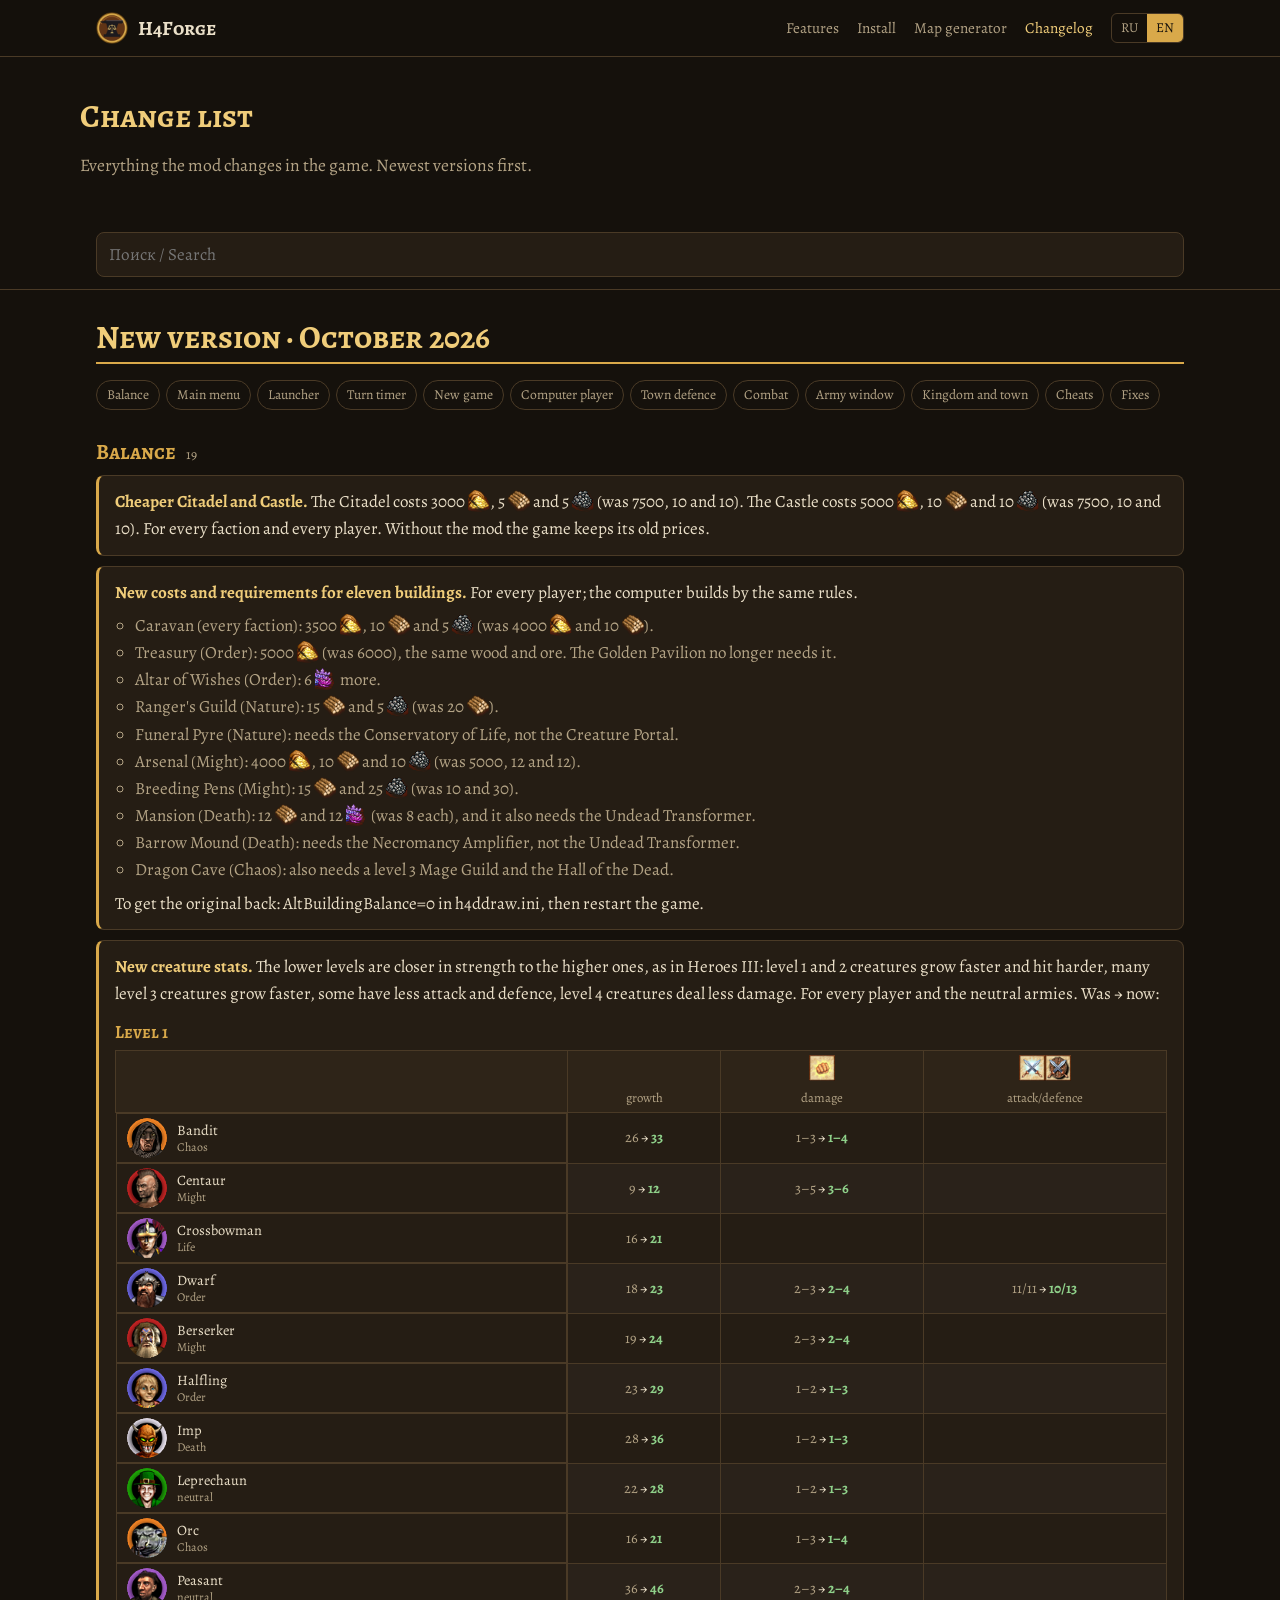
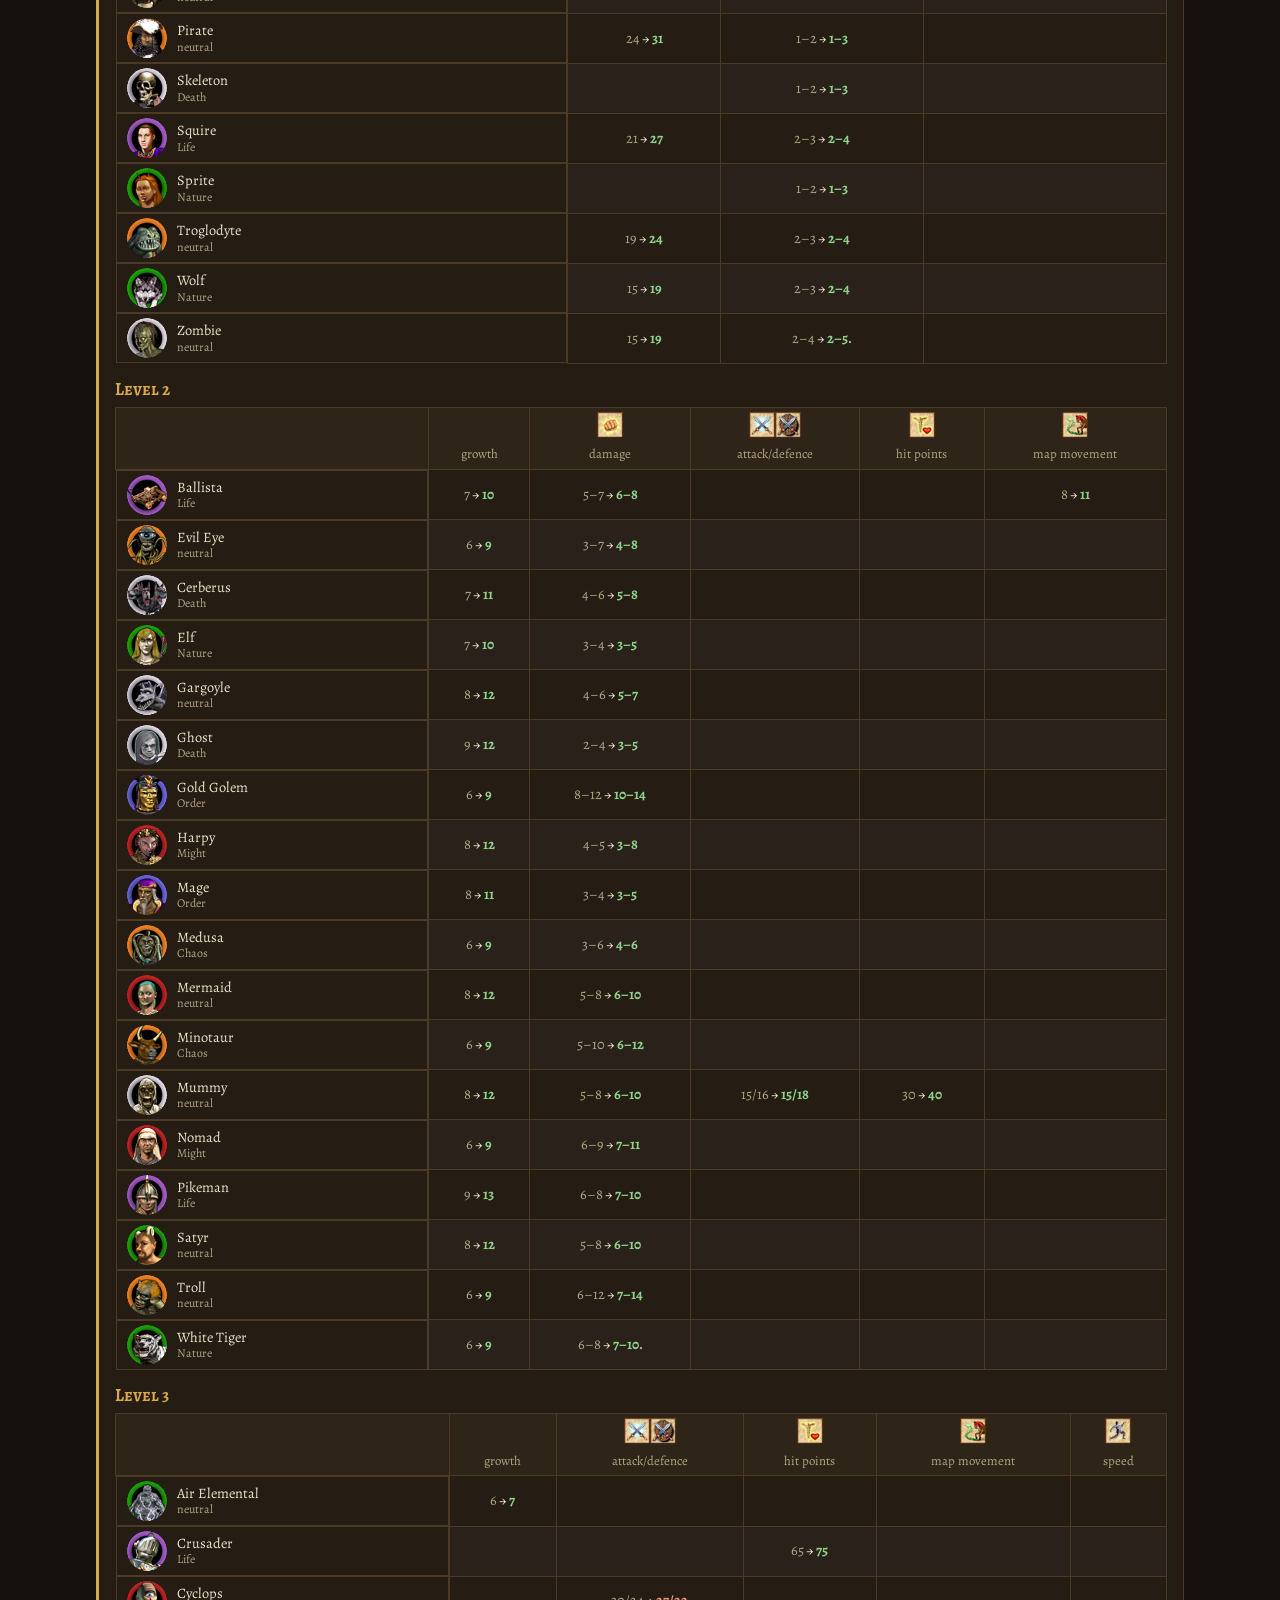
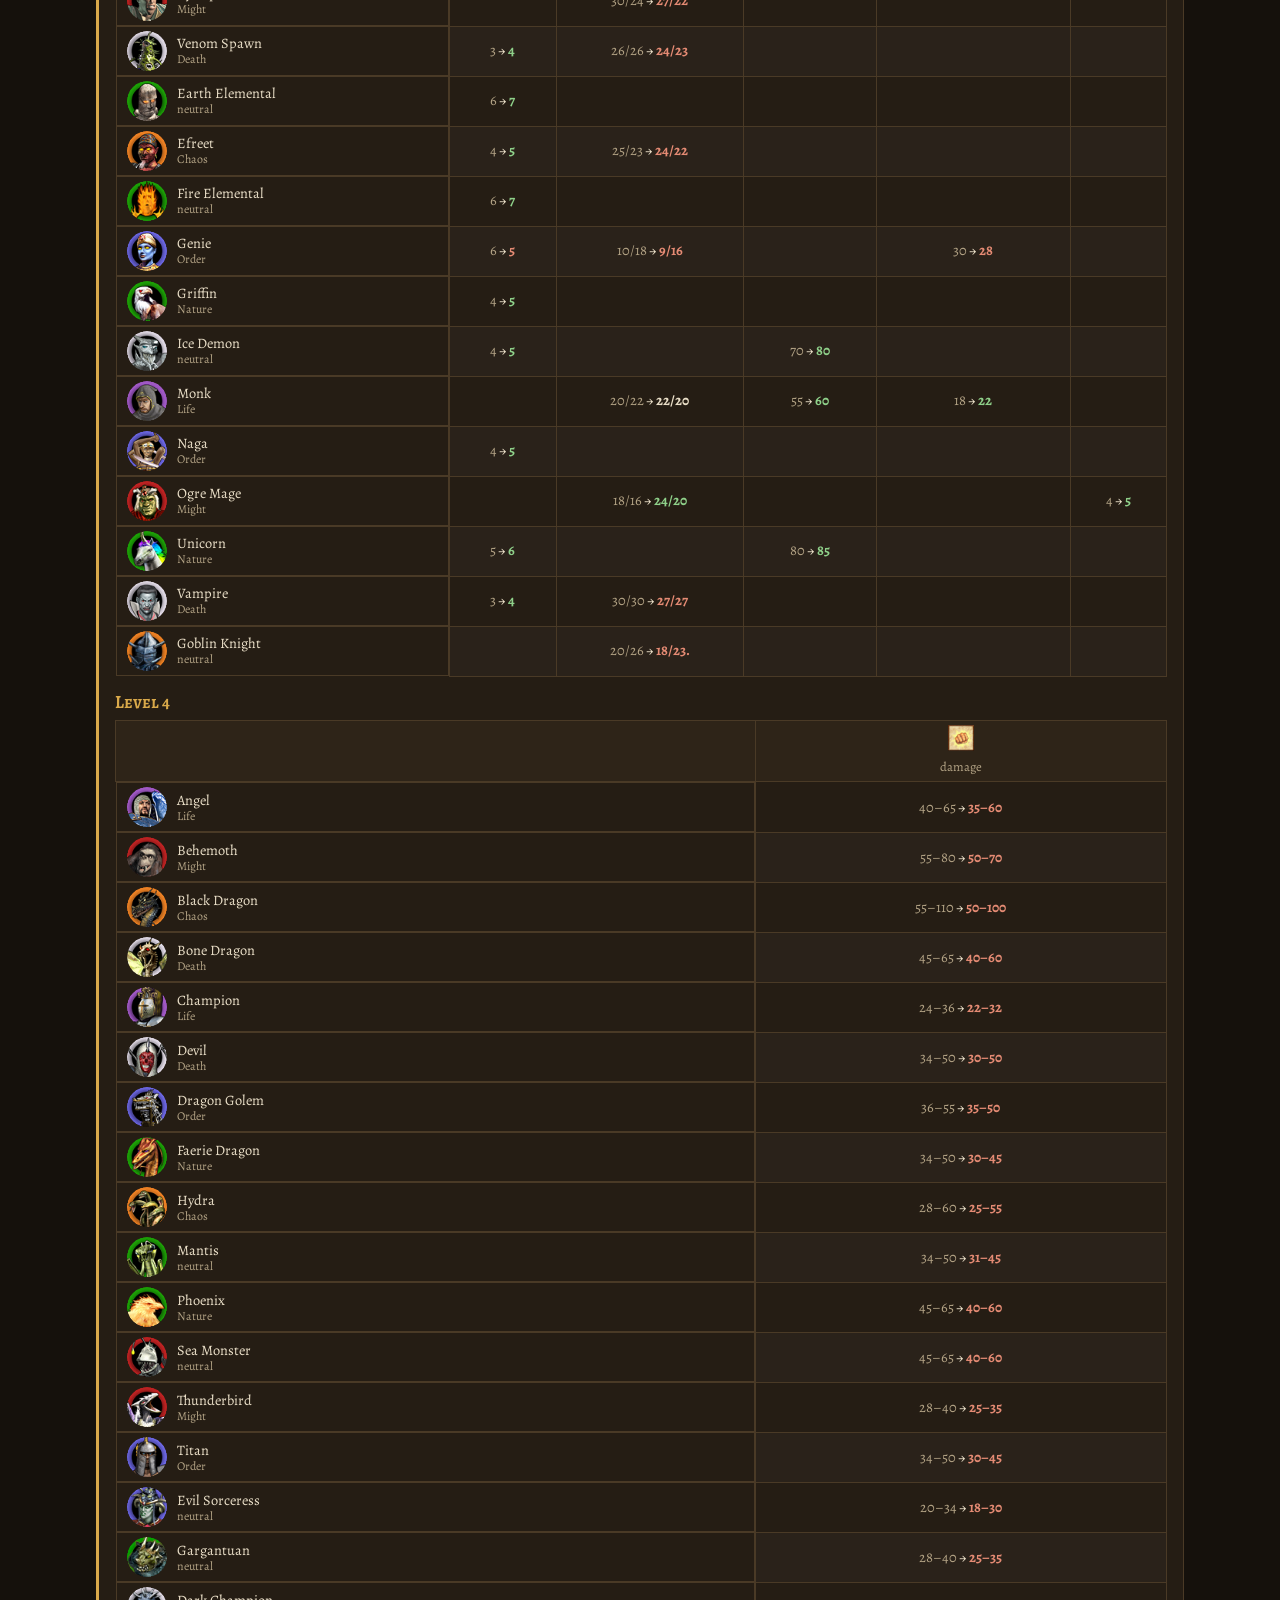
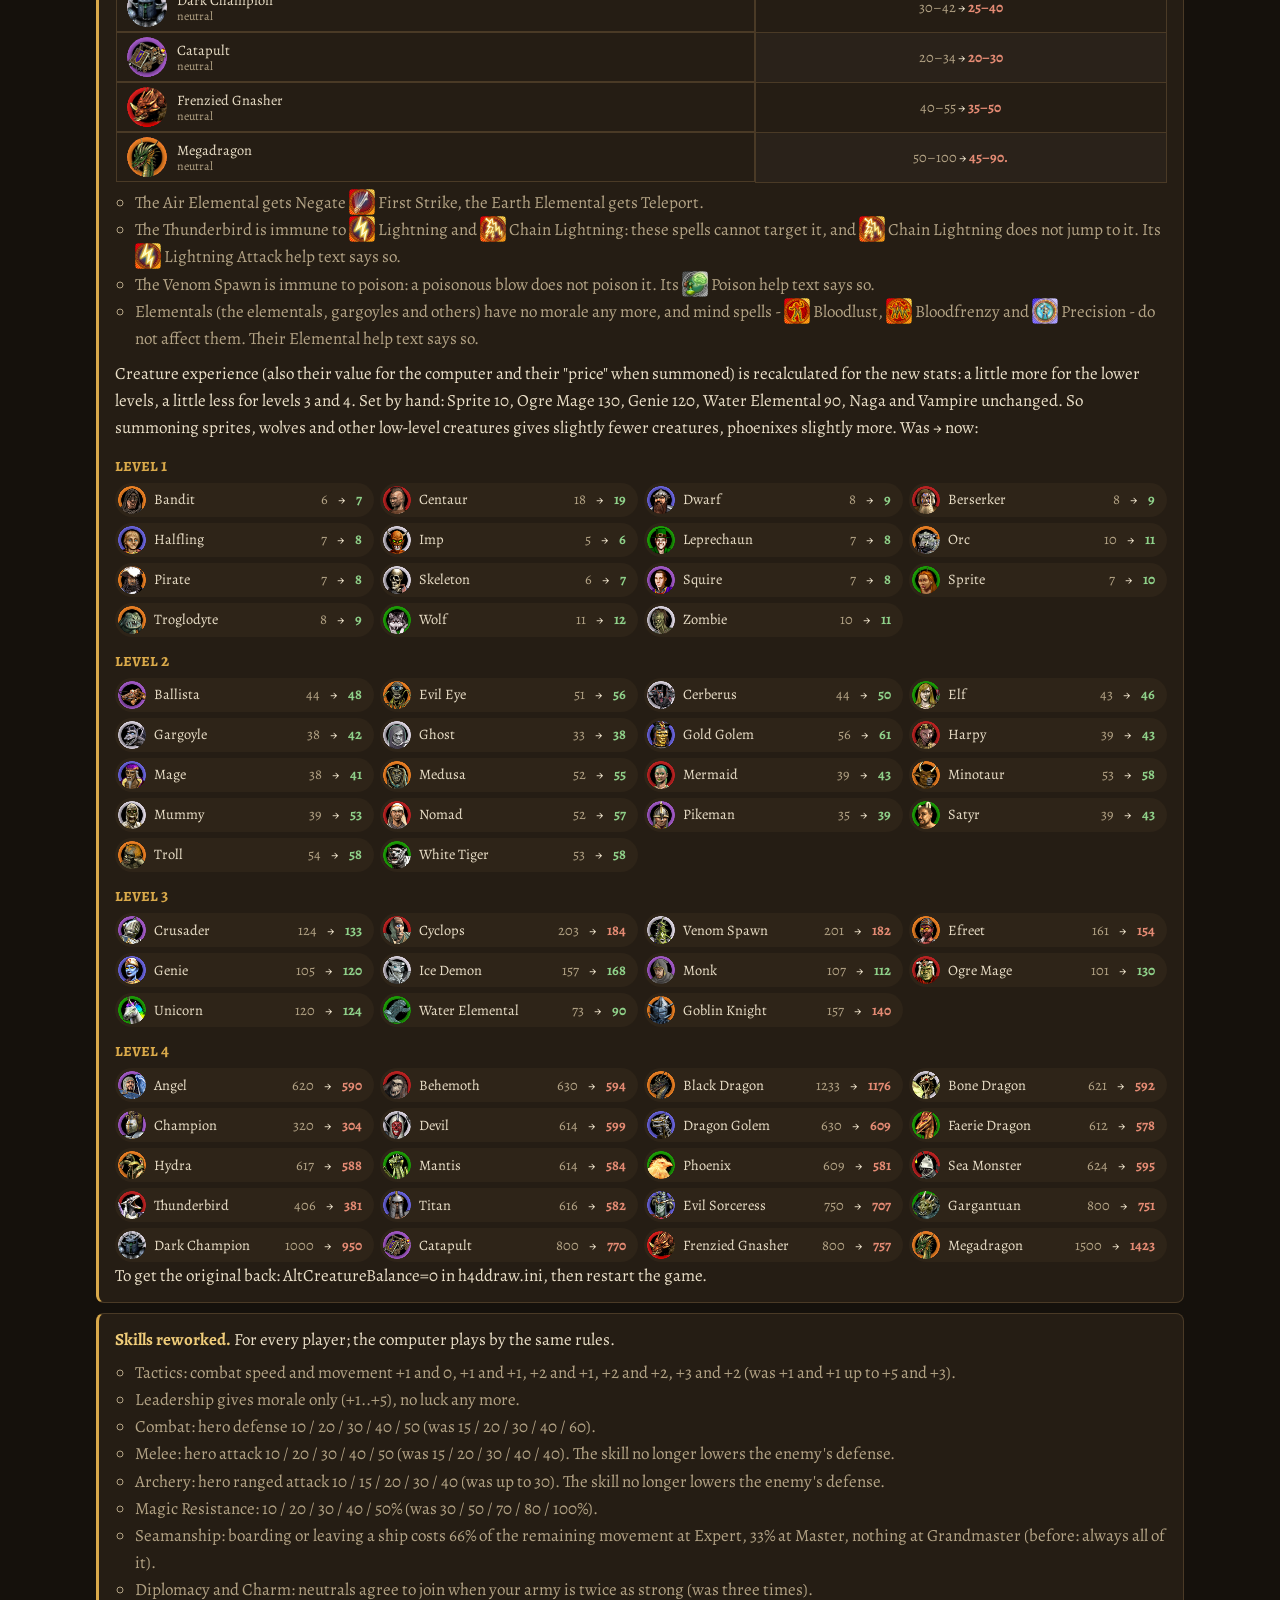
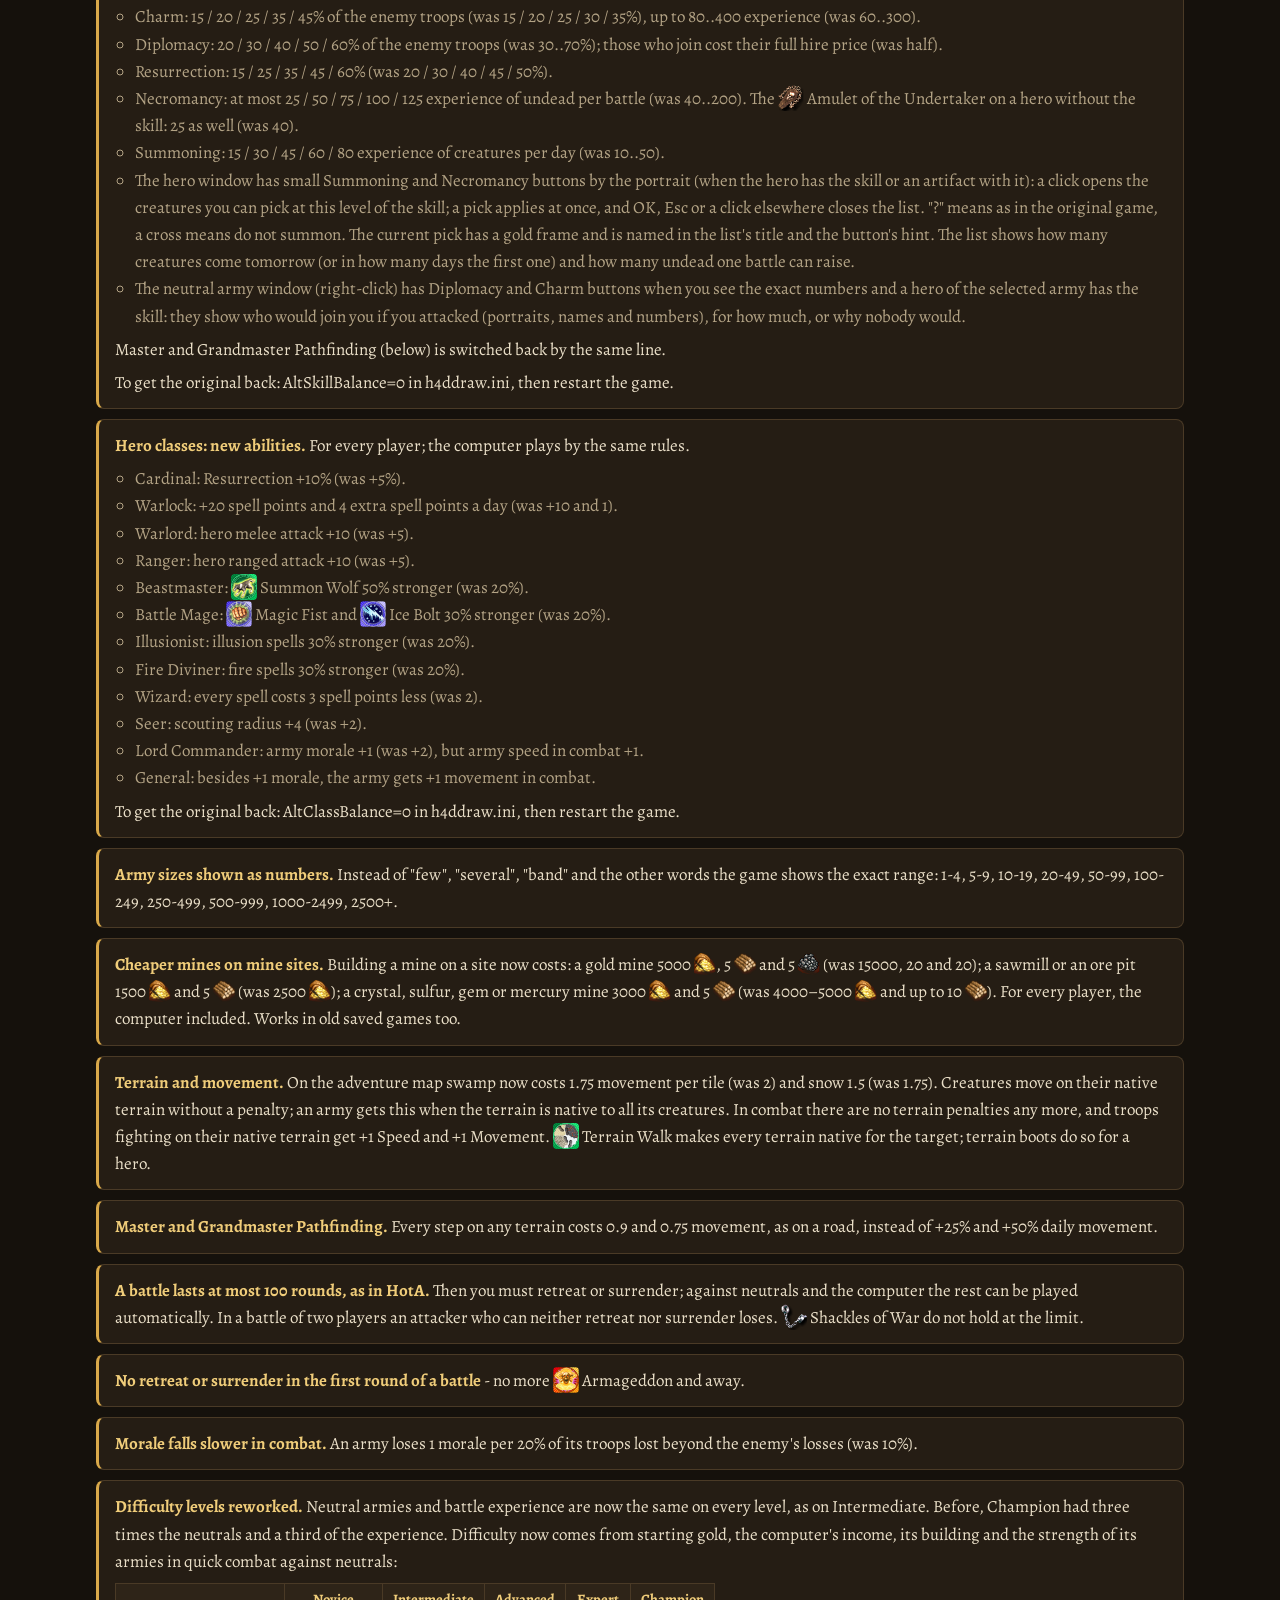
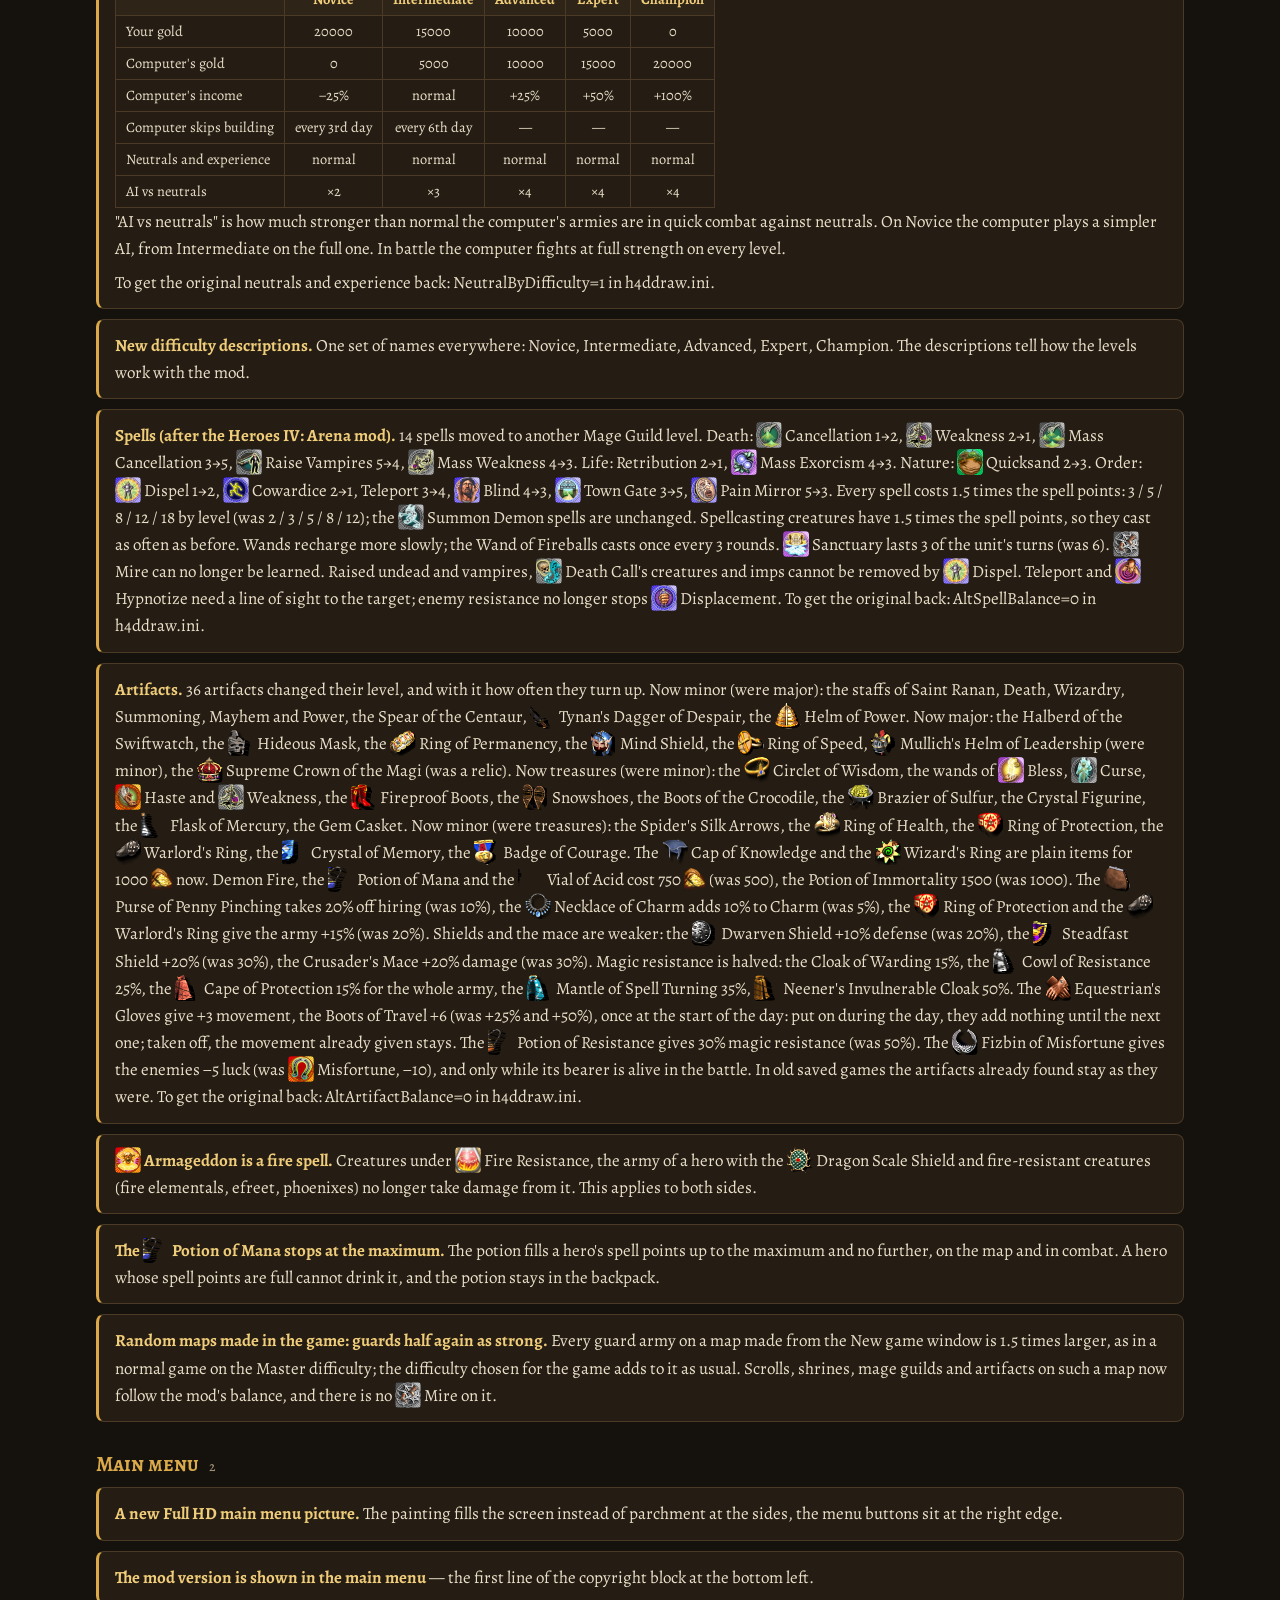
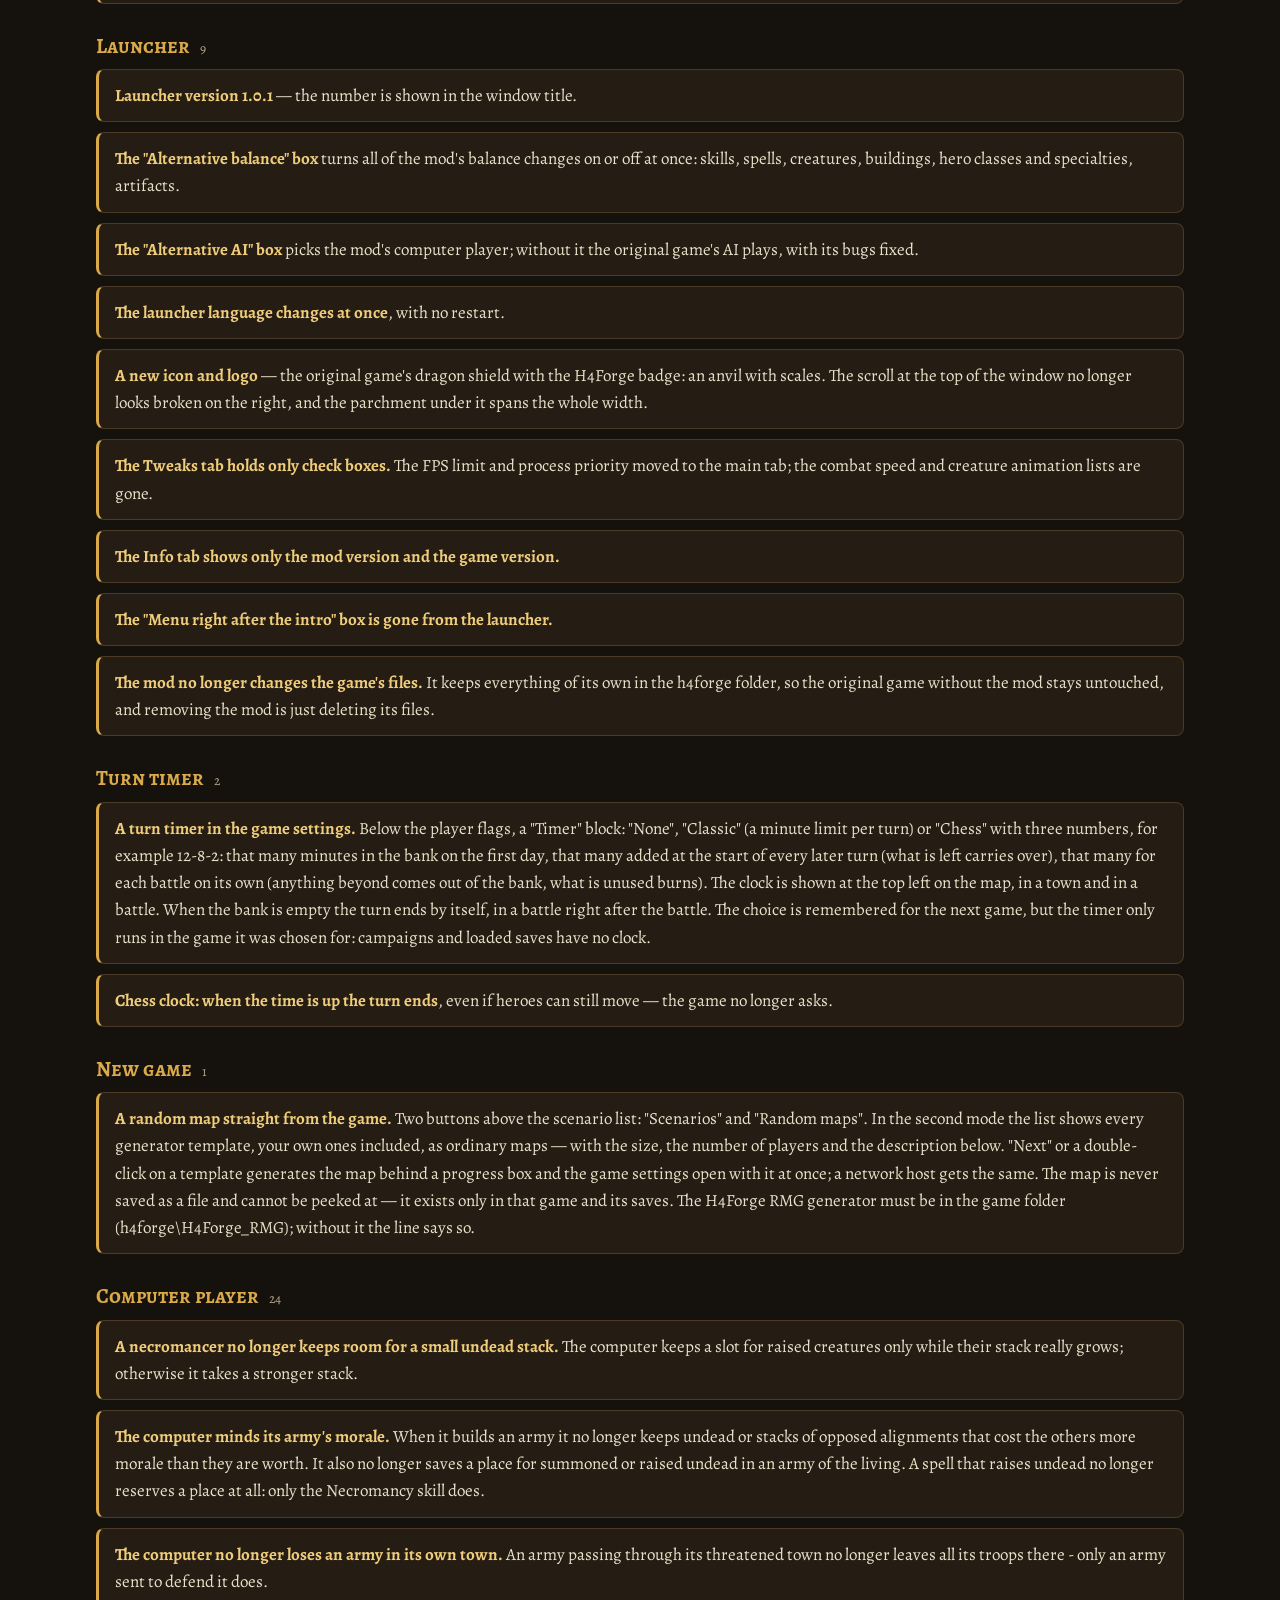
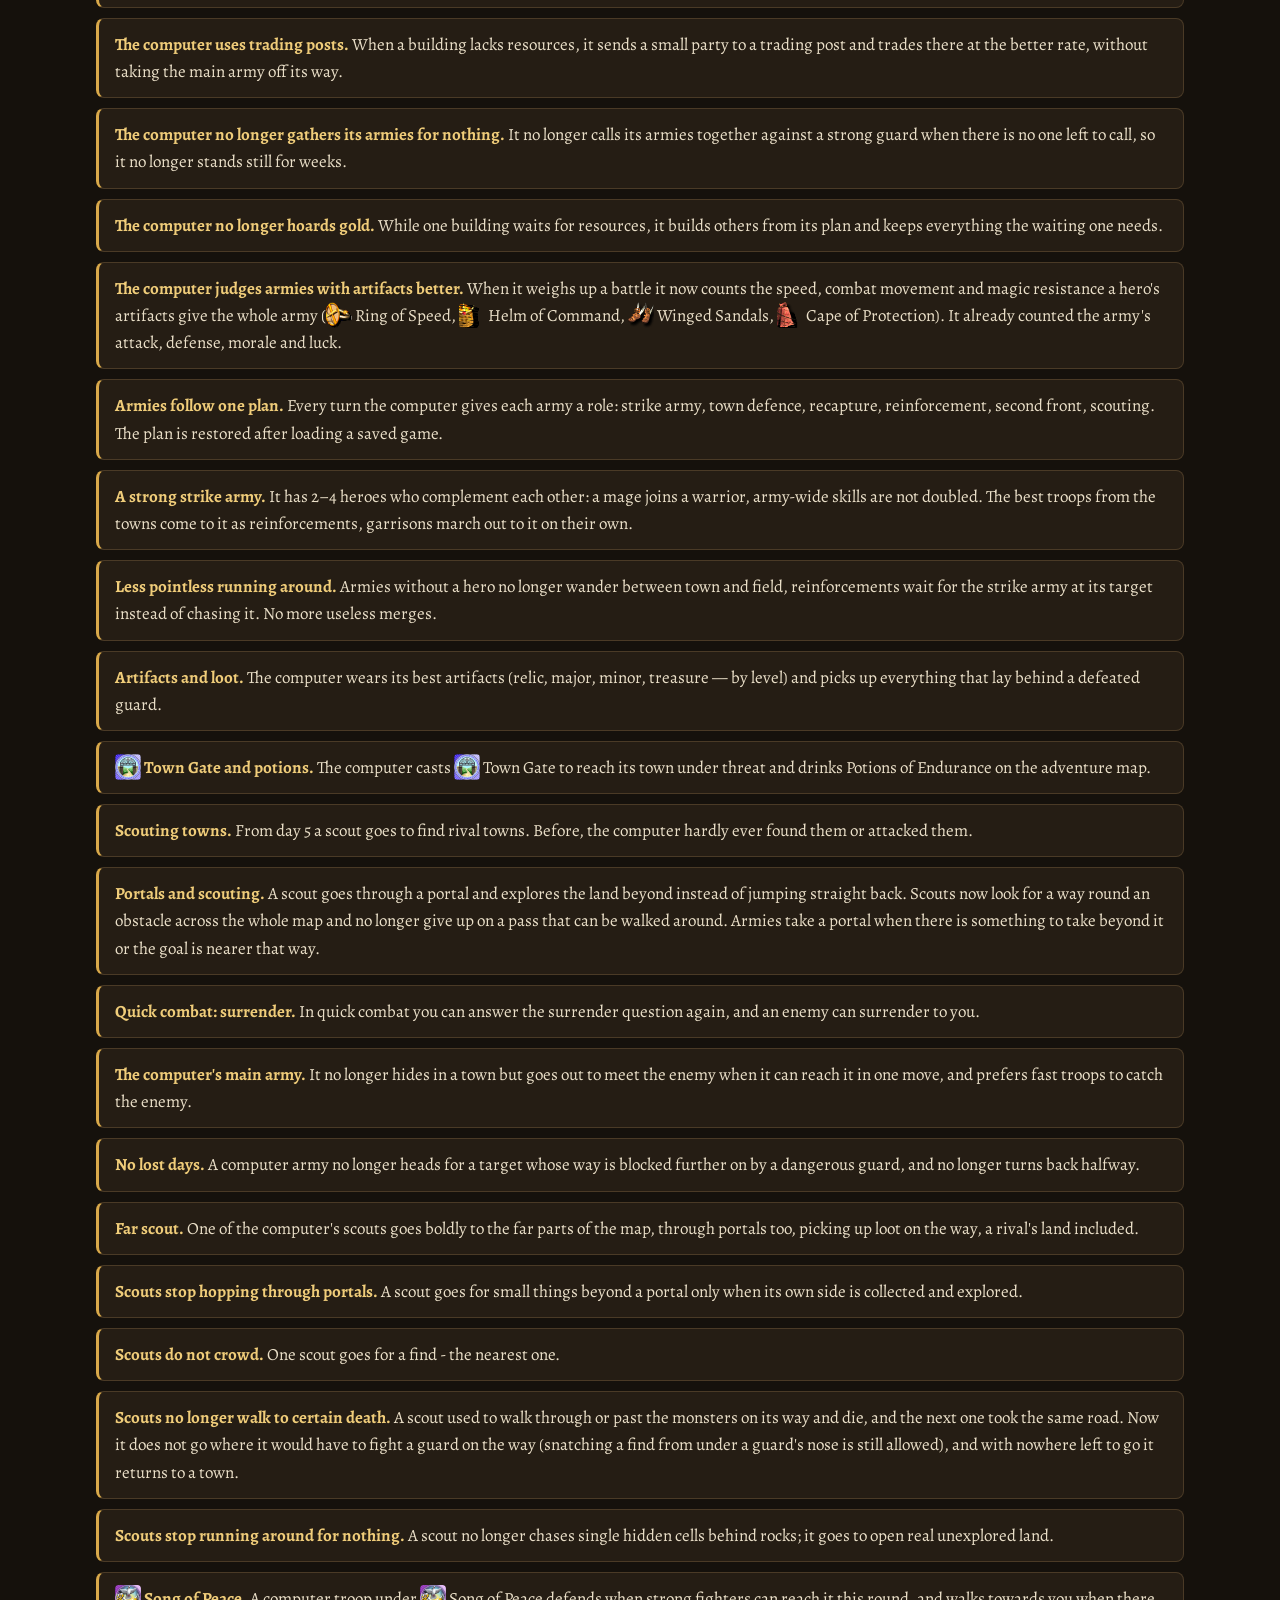
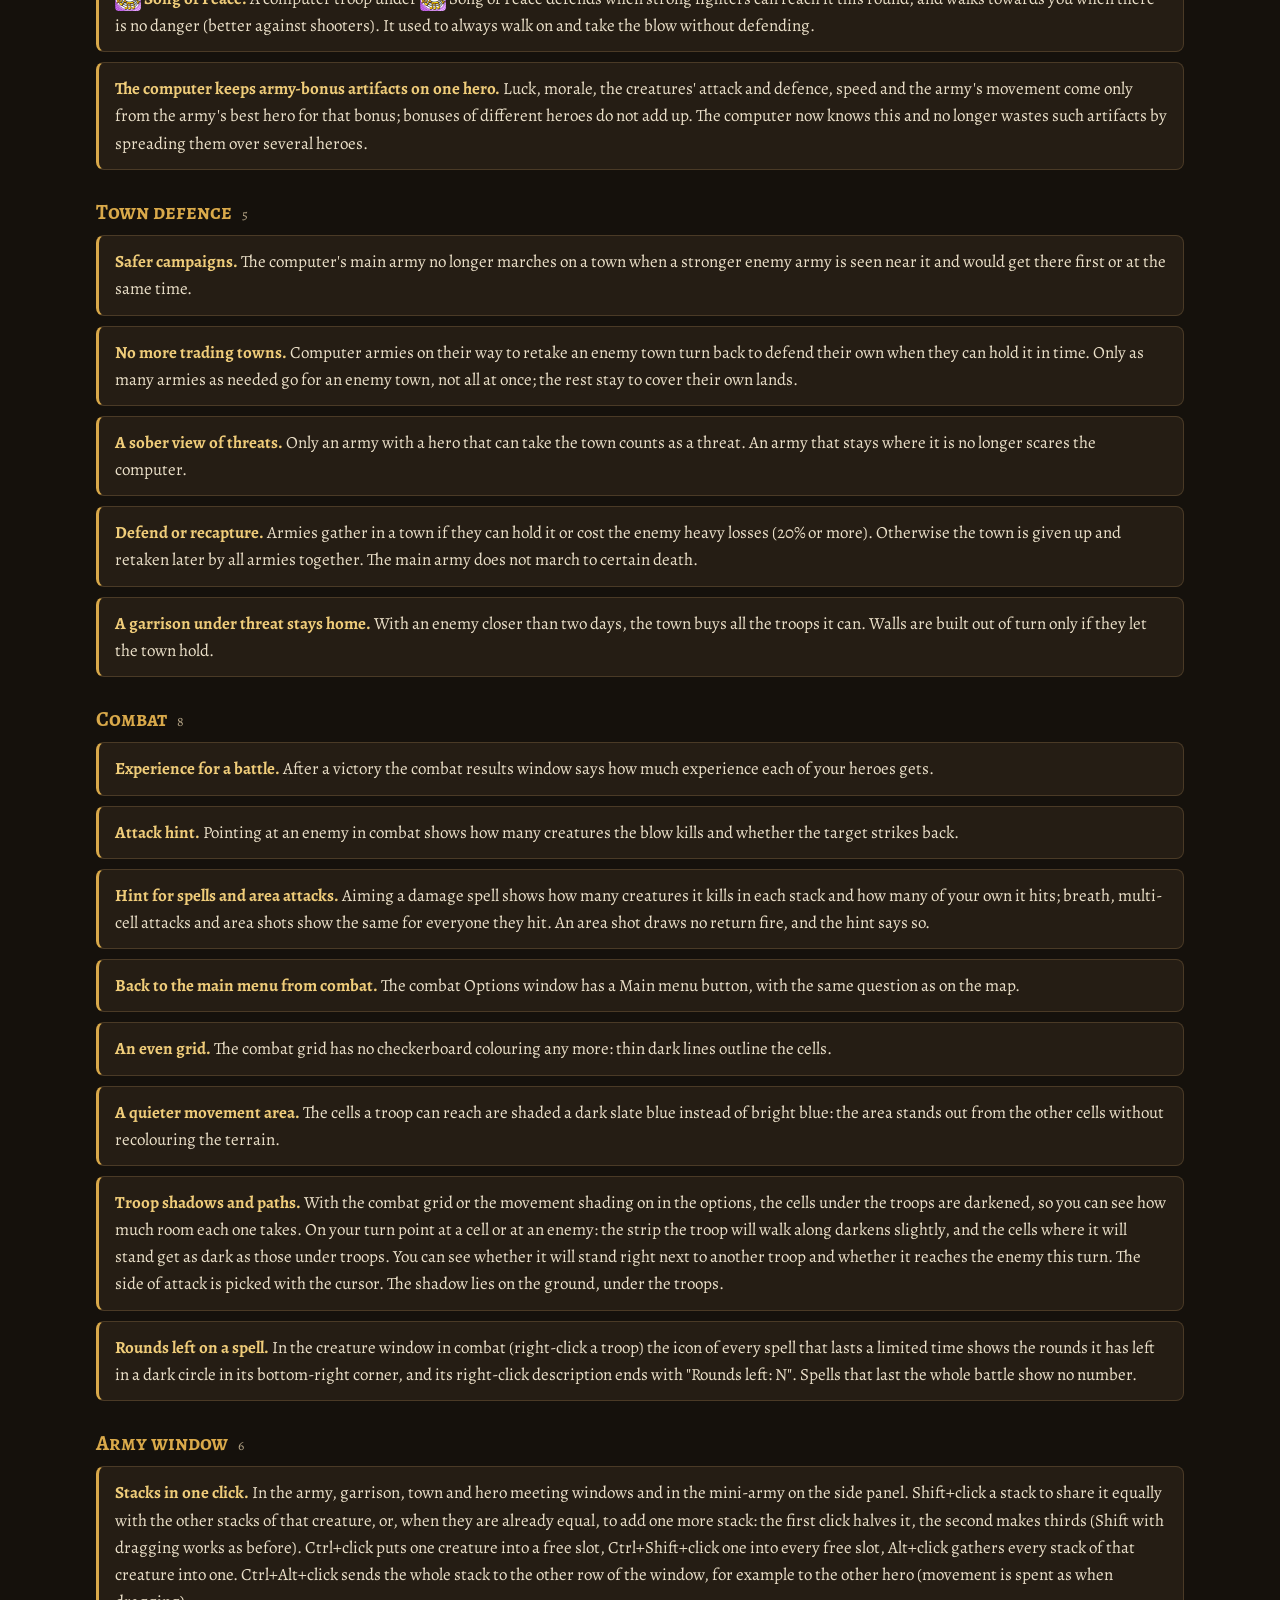
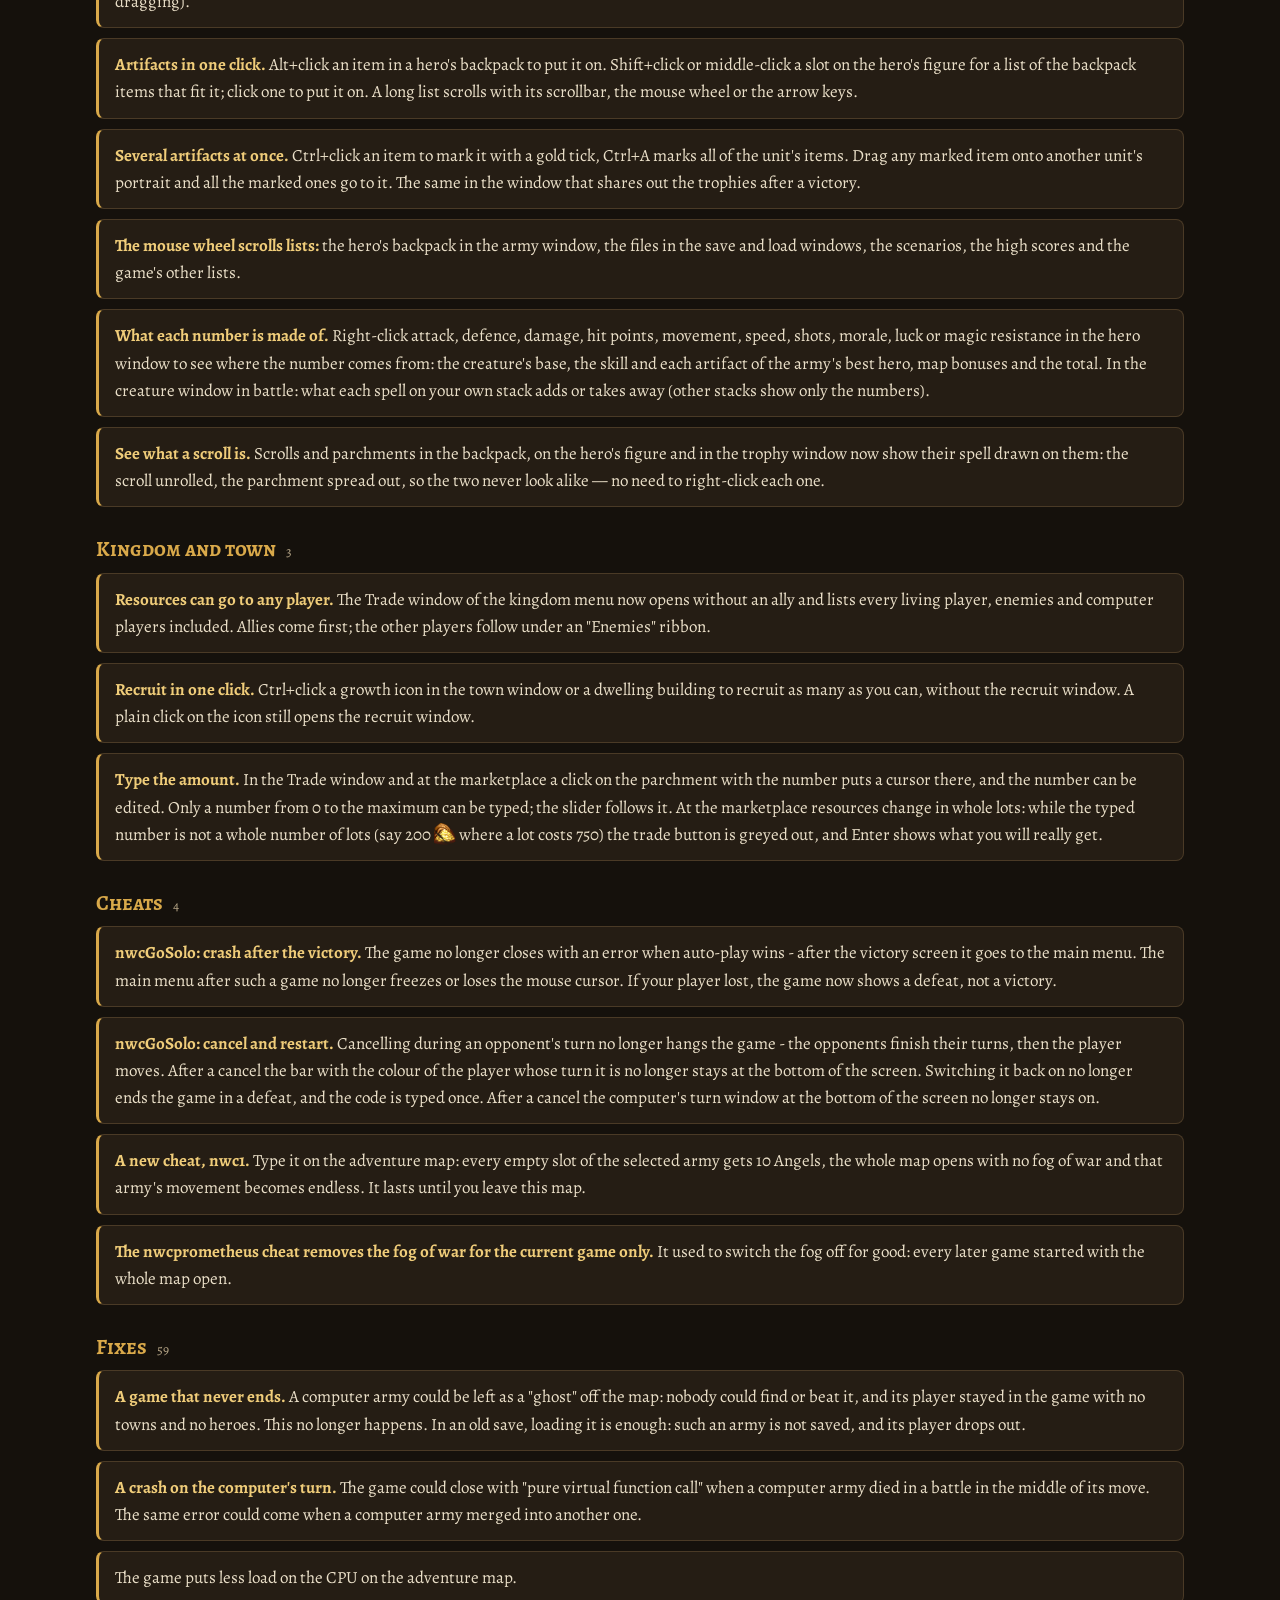
==== commit 0c4b20c8: "Creature tables and game icons" ====
--- a/changelog.html
+++ b/changelog.html
@@ -36,23 +36,23 @@
 <div class="cl wrap" lang="ru">
 <div class="version"><h2>Новая версия · октябрь 2026</h2><div class="chips"><a href="#ru-0-0">Баланс</a><a href="#ru-0-1">Главное меню</a><a href="#ru-0-2">Лаунчер</a><a href="#ru-0-3">Таймер хода</a><a href="#ru-0-4">Новая игра</a><a href="#ru-0-5">Компьютерный игрок</a><a href="#ru-0-6">Оборона городов</a><a href="#ru-0-7">Бой</a><a href="#ru-0-8">Окно армии</a><a href="#ru-0-9">Королевство и город</a><a href="#ru-0-10">Читы</a><a href="#ru-0-11">Исправления</a></div>
 <div class="sec" id="ru-0-0"><h3>Баланс<small>19</small></h3><ul class="entries">
-<li class="entry"><p><strong>Цитадель и замок дешевле.</strong> Цитадель стоит 3000 золота, 5 дерева и 5 руды (было 7500, 10 и 10). Замок — 5000 золота, 10 дерева и 10 руды (было 7500, 10 и 10). Для всех фракций и всех игроков. Без мода игра остаётся с прежними ценами.</p></li>
-<li class="entry"><p><strong>Новые цены и требования у одиннадцати зданий.</strong> Для всех игроков, компьютер строит по тем же правилам.</p><ul><li>Караван-сарай (все фракции): 3500 золота, 10 дерева и 5 руды (было 4000 золота и 10 дерева).</li><li>Сокровищница (Порядок): 5000 золота (было 6000), дерево и руда прежние. Золотой павильон её больше не требует.</li><li>Алтарь Грез (Порядок): дороже на 6 кристаллов.</li><li>Гильдия следопытов (Природа): 15 дерева и 5 руды (было 20 дерева).</li><li>Священный огонь (Природа): нужна Консерватория Жизни, а не Портал.</li><li>Арсенал (Сила): 4000 золота, 10 дерева и 10 руды (было 5000, 12 и 12).</li><li>Загон (Сила): 15 дерева и 25 руды (было 10 и 30).</li><li>Мавзолей (Смерть): 12 дерева и 12 кристаллов (было по 8), и нужен ещё Преобразователь нежити.</li><li>Могильный холм (Смерть): нужен Усилитель некромантии, а не Преобразователь нежити.</li><li>Пещера дракона (Хаос): нужны ещё Колдовская гильдия 3-го уровня и Зал Мертвых.</li></ul><p>Вернуть оригинал: в файле h4ddraw.ini строка AltBuildingBalance=0, затем перезапустить игру.</p></li>
-<li class="entry"><p><strong>Новые параметры существ.</strong> Младшие уровни стали ближе по силе к старшим, как в третьих Героях: у существ 1-го и 2-го уровня больше прирост и урон, у многих существ 3-го уровня выше прирост, у некоторых меньше атака и защита, у 4-го уровня меньше урон. Для всех игроков и нейтральных армий. Было → стало:</p><ul><li>1-й уровень: Бандит (Хаос): прирост 26 → 33, урон 1–3 → 1–4; Кентавр (Сила): прирост 9 → 12, урон 3–5 → 3–6; Арбалетчик (Жизнь): прирост 16 → 21; Гном (Порядок): прирост 18 → 23, урон 2–3 → 2–4, атака/защита 11/11 → 10/13; Берсерк (Сила): прирост 19 → 24, урон 2–3 → 2–4; Халфлинг (Порядок): прирост 23 → 29, урон 1–2 → 1–3; Бес (Смерть): прирост 28 → 36, урон 1–2 → 1–3; Лепрекон (нейтрал): прирост 22 → 28, урон 1–2 → 1–3; Орк (Хаос): прирост 16 → 21, урон 1–3 → 1–4; Крестьянин (нейтрал): прирост 36 → 46, урон 2–3 → 2–4; Пират (нейтрал): прирост 24 → 31, урон 1–2 → 1–3; Скелет (Смерть): урон 1–2 → 1–3; Оруженосец (Жизнь): прирост 21 → 27, урон 2–3 → 2–4; Фея (Природа): урон 1–2 → 1–3; Троглодит (нейтрал): прирост 19 → 24, урон 2–3 → 2–4; Волк (Природа): прирост 15 → 19, урон 2–3 → 2–4; Зомби (нейтрал): прирост 15 → 19, урон 2–4 → 2–5.</li><li>2-й уровень: Баллиста (Жизнь): прирост 7 → 10, урон 5–7 → 6–8, передвижение по карте 8 → 11; Злой глаз (нейтрал): прирост 6 → 9, урон 3–7 → 4–8; Цербер (Смерть): прирост 7 → 11, урон 4–6 → 5–8; Эльф (Природа): прирост 7 → 10, урон 3–4 → 3–5; Горгулья (нейтрал): прирост 8 → 12, урон 4–6 → 5–7; Призрак (Смерть): прирост 9 → 12, урон 2–4 → 3–5; Золотой голем (Порядок): прирост 6 → 9, урон 8–12 → 10–14; Гарпия (Сила): прирост 8 → 12, урон 4–5 → 3–8; Маг (Порядок): прирост 8 → 11, урон 3–4 → 3–5; Медуза (Хаос): прирост 6 → 9, урон 3–6 → 4–6; Русалка (нейтрал): прирост 8 → 12, урон 5–8 → 6–10; Минотавр (Хаос): прирост 6 → 9, урон 5–10 → 6–12; Мумия (нейтрал): прирост 8 → 12, урон 5–8 → 6–10, атака/защита 15/16 → 15/18, здоровье 30 → 40; Кочевник (Сила): прирост 6 → 9, урон 6–9 → 7–11; Пикинёр (Жизнь): прирост 9 → 13, урон 6–8 → 7–10; Сатир (нейтрал): прирост 8 → 12, урон 5–8 → 6–10; Тролль (нейтрал): прирост 6 → 9, урон 6–12 → 7–14; Белый тигр (Природа): прирост 6 → 9, урон 6–8 → 7–10.</li><li>3-й уровень: Дух воздуха (нейтрал): прирост 6 → 7; Крестоносец (Жизнь): здоровье 65 → 75; Циклоп (Сила): атака/защита 30/24 → 27/22; Отродье яда (Смерть): прирост 3 → 4, атака/защита 26/26 → 24/23; Элементаль земли (нейтрал): прирост 6 → 7; Ифрит (Хаос): прирост 4 → 5, атака/защита 25/23 → 24/22; Огненный элементаль (нейтрал): прирост 6 → 7; Джинн (Порядок): прирост 6 → 5, атака/защита 10/18 → 9/16, передвижение по карте 30 → 28; Грифон (Природа): прирост 4 → 5; Ледяной демон (нейтрал): прирост 4 → 5, здоровье 70 → 80; Монах (Жизнь): атака/защита 20/22 → 22/20, передвижение по карте 18 → 22, здоровье 55 → 60; Нага (Порядок): прирост 4 → 5; Огр-маг (Сила): атака/защита 18/16 → 24/20, скорость 4 → 5; Единорог (Природа): прирост 5 → 6, здоровье 80 → 85; Вампир (Смерть): прирост 3 → 4, атака/защита 30/30 → 27/27; Гоблин-рыцарь (нейтрал): атака/защита 20/26 → 18/23.</li><li>4-й уровень: Ангел (Жизнь): урон 40–65 → 35–60; Бегемот (Сила): урон 55–80 → 50–70; Чёрный дракон (Хаос): урон 55–110 → 50–100; Костяной дракон (Смерть): урон 45–65 → 40–60; Чемпион (Жизнь): урон 24–36 → 22–32; Дьявол (Смерть): урон 34–50 → 30–50; Драконий голем (Порядок): урон 36–55 → 35–50; Волшебный дракон (Природа): урон 34–50 → 30–45; Гидра (Хаос): урон 28–60 → 25–55; Богомол (нейтрал): урон 34–50 → 31–45; Феникс (Природа): урон 45–65 → 40–60; Морское чудище (нейтрал): урон 45–65 → 40–60; Громовая птица (Сила): урон 28–40 → 25–35; Титан (Порядок): урон 34–50 → 30–45; Злая волшебница (нейтрал): урон 20–34 → 18–30; Гаргантюа (нейтрал): урон 28–40 → 25–35; Тёмный чемпион (нейтрал): урон 30–42 → 25–40; Катапульта (нейтрал): урон 20–34 → 20–30; Бешеный крушитель (нейтрал): урон 40–55 → 35–50; Мегадракон (нейтрал): урон 50–100 → 45–90.</li><li>Дух воздуха получил способность «Игнорировать первый удар», Элементаль земли — «Телепортация».</li><li>Громовая птица невосприимчива к заклинаниям «Молния» и «Цепь молний»: ими её нельзя выбрать целью, и цепь молний на неё не перескакивает. Об этом сказано в подсказке её способности «Громовержец».</li><li>Ядовитое отродье невосприимчиво к яду: ядовитый удар его не отравляет. Об этом сказано в подсказке способности «Яд».</li><li>Элементалы (элементали, горгульи и другие) больше не подвержены морали, и на них не действует магия разума — Кровожадность, Кровавое безумие и Точность. Об этом сказано в подсказке способности «Элементал».</li><li>Опыт за существ (он же их ценность для компьютера и «цена» при призыве) пересчитан под новые параметры: за младших чуть больше, за 3-й и 4-й уровень чуть меньше. Вручную: Фея 10, Огр-маг 130, Джинн 120, Водяной элементаль 90, Нага и Вампир без изменений. Поэтому призыв фей, волков и других младших существ даёт немного меньше существ, а фениксов — немного больше. Было → стало: 1-й уровень: Бандит 6 → 7, Кентавр 18 → 19, Гном 8 → 9, Берсерк 8 → 9, Халфлинг 7 → 8, Бес 5 → 6, Лепрекон 7 → 8, Орк 10 → 11, Пират 7 → 8, Скелет 6 → 7, Оруженосец 7 → 8, Фея 7 → 10, Троглодит 8 → 9, Волк 11 → 12, Зомби 10 → 11; 2-й уровень: Баллиста 44 → 48, Злой глаз 51 → 56, Цербер 44 → 50, Эльф 43 → 46, Горгулья 38 → 42, Призрак 33 → 38, Золотой голем 56 → 61, Гарпия 39 → 43, Маг 38 → 41, Медуза 52 → 55, Русалка 39 → 43, Минотавр 53 → 58, Мумия 39 → 53, Кочевник 52 → 57, Пикинёр 35 → 39, Сатир 39 → 43, Тролль 54 → 58, Белый тигр 53 → 58; 3-й уровень: Крестоносец 124 → 133, Циклоп 203 → 184, Отродье яда 201 → 182, Ифрит 161 → 154, Джинн 105 → 120, Ледяной демон 157 → 168, Монах 107 → 112, Огр-маг 101 → 130, Единорог 120 → 124, Водяной элементаль 73 → 90, Гоблин-рыцарь 157 → 140; 4-й уровень: Ангел 620 → 590, Бегемот 630 → 594, Чёрный дракон 1233 → 1176, Костяной дракон 621 → 592, Чемпион 320 → 304, Дьявол 614 → 599, Драконий голем 630 → 609, Волшебный дракон 612 → 578, Гидра 617 → 588, Богомол 614 → 584, Феникс 609 → 581, Морское чудище 624 → 595, Громовая птица 406 → 381, Титан 616 → 582, Злая волшебница 750 → 707, Гаргантюа 800 → 751, Тёмный чемпион 1000 → 950, Катапульта 800 → 770, Бешеный крушитель 800 → 757, Мегадракон 1500 → 1423.</li></ul><p>Вернуть оригинал: в файле h4ddraw.ini строка AltCreatureBalance=0, затем перезапустить игру.</p></li>
+<li class="entry"><p><strong>Цитадель и замок дешевле.</strong> Цитадель стоит 3000 <img class="res" src="img/materials/32/Gold.png" alt="золота" title="золота" loading="lazy">, 5 <img class="res" src="img/materials/32/Wood.png" alt="дерева" title="дерева" loading="lazy"> и 5 <img class="res" src="img/materials/32/Ore.png" alt="руды" title="руды" loading="lazy"> (было 7500, 10 и 10). Замок — 5000 <img class="res" src="img/materials/32/Gold.png" alt="золота" title="золота" loading="lazy">, 10 <img class="res" src="img/materials/32/Wood.png" alt="дерева" title="дерева" loading="lazy"> и 10 <img class="res" src="img/materials/32/Ore.png" alt="руды" title="руды" loading="lazy"> (было 7500, 10 и 10). Для всех фракций и всех игроков. Без мода игра остаётся с прежними ценами.</p></li>
+<li class="entry"><p><strong>Новые цены и требования у одиннадцати зданий.</strong> Для всех игроков, компьютер строит по тем же правилам.</p><ul><li>Караван-сарай (все фракции): 3500 <img class="res" src="img/materials/32/Gold.png" alt="золота" title="золота" loading="lazy">, 10 <img class="res" src="img/materials/32/Wood.png" alt="дерева" title="дерева" loading="lazy"> и 5 <img class="res" src="img/materials/32/Ore.png" alt="руды" title="руды" loading="lazy"> (было 4000 <img class="res" src="img/materials/32/Gold.png" alt="золота" title="золота" loading="lazy"> и 10 <img class="res" src="img/materials/32/Wood.png" alt="дерева" title="дерева" loading="lazy">).</li><li>Сокровищница (Порядок): 5000 <img class="res" src="img/materials/32/Gold.png" alt="золота" title="золота" loading="lazy"> (было 6000), дерево и руда прежние. Золотой павильон её больше не требует.</li><li>Алтарь Грез (Порядок): дороже на 6 <img class="res" src="img/materials/32/Crystal.png" alt="кристаллов" title="кристаллов" loading="lazy">.</li><li>Гильдия следопытов (Природа): 15 <img class="res" src="img/materials/32/Wood.png" alt="дерева" title="дерева" loading="lazy"> и 5 <img class="res" src="img/materials/32/Ore.png" alt="руды" title="руды" loading="lazy"> (было 20 <img class="res" src="img/materials/32/Wood.png" alt="дерева" title="дерева" loading="lazy">).</li><li>Священный огонь (Природа): нужна Консерватория Жизни, а не Портал.</li><li>Арсенал (Сила): 4000 <img class="res" src="img/materials/32/Gold.png" alt="золота" title="золота" loading="lazy">, 10 <img class="res" src="img/materials/32/Wood.png" alt="дерева" title="дерева" loading="lazy"> и 10 <img class="res" src="img/materials/32/Ore.png" alt="руды" title="руды" loading="lazy"> (было 5000, 12 и 12).</li><li>Загон (Сила): 15 <img class="res" src="img/materials/32/Wood.png" alt="дерева" title="дерева" loading="lazy"> и 25 <img class="res" src="img/materials/32/Ore.png" alt="руды" title="руды" loading="lazy"> (было 10 и 30).</li><li>Мавзолей (Смерть): 12 <img class="res" src="img/materials/32/Wood.png" alt="дерева" title="дерева" loading="lazy"> и 12 <img class="res" src="img/materials/32/Crystal.png" alt="кристаллов" title="кристаллов" loading="lazy"> (было по 8), и нужен ещё Преобразователь нежити.</li><li>Могильный холм (Смерть): нужен Усилитель некромантии, а не Преобразователь нежити.</li><li>Пещера дракона (Хаос): нужны ещё Колдовская гильдия 3-го уровня и Зал Мертвых.</li></ul><p>Вернуть оригинал: в файле h4ddraw.ini строка AltBuildingBalance=0, затем перезапустить игру.</p></li>
+<li class="entry"><p><strong>Новые параметры существ.</strong> Младшие уровни стали ближе по силе к старшим, как в третьих Героях: у существ 1-го и 2-го уровня больше прирост и урон, у многих существ 3-го уровня выше прирост, у некоторых меньше атака и защита, у 4-го уровня меньше урон. Для всех игроков и нейтральных армий. Было → стало:</p><div class="tbl stats-tbl"><table><caption>1-й уровень</caption><thead><tr><th></th><th><span>прирост</span></th><th><img class="st" src="img/stats/27/Damage.png" alt="урон" title="урон" loading="lazy"><span>урон</span></th><th><img class="st" src="img/stats/27/Melee_Attack.png" alt="атака/защита" title="атака/защита" loading="lazy"><img class="st" src="img/stats/27/Melee_Defense.png" alt="атака/защита" title="атака/защита" loading="lazy"><span>атака/защита</span></th></tr></thead><tbody><tr><td class="who"><img class="por" src="img/c/3.png" alt="" loading="lazy"><span>Бандит<small>Хаос</small></span></td><td><span class="old">26</span>&#8239;→&#8239;<b class="up">33</b></td><td><span class="old">1–3</span>&#8239;→&#8239;<b class="up">1–4</b></td><td></td></tr><tr><td class="who"><img class="por" src="img/c/8.png" alt="" loading="lazy"><span>Кентавр<small>Сила</small></span></td><td><span class="old">9</span>&#8239;→&#8239;<b class="up">12</b></td><td><span class="old">3–5</span>&#8239;→&#8239;<b class="up">3–6</b></td><td></td></tr><tr><td class="who"><img class="por" src="img/c/11.png" alt="" loading="lazy"><span>Арбалетчик<small>Жизнь</small></span></td><td><span class="old">16</span>&#8239;→&#8239;<b class="up">21</b></td><td></td><td></td></tr><tr><td class="who"><img class="por" src="img/c/17.png" alt="" loading="lazy"><span>Гном<small>Порядок</small></span></td><td><span class="old">18</span>&#8239;→&#8239;<b class="up">23</b></td><td><span class="old">2–3</span>&#8239;→&#8239;<b class="up">2–4</b></td><td><span class="old">11/11</span>&#8239;→&#8239;<b class="up">10/13</b></td></tr><tr><td class="who"><img class="por" src="img/c/26.png" alt="" loading="lazy"><span>Берсерк<small>Сила</small></span></td><td><span class="old">19</span>&#8239;→&#8239;<b class="up">24</b></td><td><span class="old">2–3</span>&#8239;→&#8239;<b class="up">2–4</b></td><td></td></tr><tr><td class="who"><img class="por" src="img/c/29.png" alt="" loading="lazy"><span>Халфлинг<small>Порядок</small></span></td><td><span class="old">23</span>&#8239;→&#8239;<b class="up">29</b></td><td><span class="old">1–2</span>&#8239;→&#8239;<b class="up">1–3</b></td><td></td></tr><tr><td class="who"><img class="por" src="img/c/33.png" alt="" loading="lazy"><span>Бес<small>Смерть</small></span></td><td><span class="old">28</span>&#8239;→&#8239;<b class="up">36</b></td><td><span class="old">1–2</span>&#8239;→&#8239;<b class="up">1–3</b></td><td></td></tr><tr><td class="who"><img class="por" src="img/c/34.png" alt="" loading="lazy"><span>Лепрекон<small>нейтрал</small></span></td><td><span class="old">22</span>&#8239;→&#8239;<b class="up">28</b></td><td><span class="old">1–2</span>&#8239;→&#8239;<b class="up">1–3</b></td><td></td></tr><tr><td class="who"><img class="por" src="img/c/46.png" alt="" loading="lazy"><span>Орк<small>Хаос</small></span></td><td><span class="old">16</span>&#8239;→&#8239;<b class="up">21</b></td><td><span class="old">1–3</span>&#8239;→&#8239;<b class="up">1–4</b></td><td></td></tr><tr><td class="who"><img class="por" src="img/c/47.png" alt="" loading="lazy"><span>Крестьянин<small>нейтрал</small></span></td><td><span class="old">36</span>&#8239;→&#8239;<b class="up">46</b></td><td><span class="old">2–3</span>&#8239;→&#8239;<b class="up">2–4</b></td><td></td></tr><tr><td class="who"><img class="por" src="img/c/50.png" alt="" loading="lazy"><span>Пират<small>нейтрал</small></span></td><td><span class="old">24</span>&#8239;→&#8239;<b class="up">31</b></td><td><span class="old">1–2</span>&#8239;→&#8239;<b class="up">1–3</b></td><td></td></tr><tr><td class="who"><img class="por" src="img/c/53.png" alt="" loading="lazy"><span>Скелет<small>Смерть</small></span></td><td></td><td><span class="old">1–2</span>&#8239;→&#8239;<b class="up">1–3</b></td><td></td></tr><tr><td class="who"><img class="por" src="img/c/54.png" alt="" loading="lazy"><span>Оруженосец<small>Жизнь</small></span></td><td><span class="old">21</span>&#8239;→&#8239;<b class="up">27</b></td><td><span class="old">2–3</span>&#8239;→&#8239;<b class="up">2–4</b></td><td></td></tr><tr><td class="who"><img class="por" src="img/c/55.png" alt="" loading="lazy"><span>Фея<small>Природа</small></span></td><td></td><td><span class="old">1–2</span>&#8239;→&#8239;<b class="up">1–3</b></td><td></td></tr><tr><td class="who"><img class="por" src="img/c/58.png" alt="" loading="lazy"><span>Троглодит<small>нейтрал</small></span></td><td><span class="old">19</span>&#8239;→&#8239;<b class="up">24</b></td><td><span class="old">2–3</span>&#8239;→&#8239;<b class="up">2–4</b></td><td></td></tr><tr><td class="who"><img class="por" src="img/c/64.png" alt="" loading="lazy"><span>Волк<small>Природа</small></span></td><td><span class="old">15</span>&#8239;→&#8239;<b class="up">19</b></td><td><span class="old">2–3</span>&#8239;→&#8239;<b class="up">2–4</b></td><td></td></tr><tr><td class="who"><img class="por" src="img/c/65.png" alt="" loading="lazy"><span>Зомби<small>нейтрал</small></span></td><td><span class="old">15</span>&#8239;→&#8239;<b class="up">19</b></td><td><span class="old">2–4</span>&#8239;→&#8239;<b class="up">2–5.</b></td><td></td></tr></tbody></table></div><div class="tbl stats-tbl"><table><caption>2-й уровень</caption><thead><tr><th></th><th><span>прирост</span></th><th><img class="st" src="img/stats/27/Damage.png" alt="урон" title="урон" loading="lazy"><span>урон</span></th><th><img class="st" src="img/stats/27/Melee_Attack.png" alt="атака/защита" title="атака/защита" loading="lazy"><img class="st" src="img/stats/27/Melee_Defense.png" alt="атака/защита" title="атака/защита" loading="lazy"><span>атака/защита</span></th><th><img class="st" src="img/stats/27/Hit_Points.png" alt="здоровье" title="здоровье" loading="lazy"><span>здоровье</span></th><th><img class="st" src="img/stats/27/Movement.png" alt="передвижение по карте" title="передвижение по карте" loading="lazy"><span>передвижение по карте</span></th></tr></thead><tbody><tr><td class="who"><img class="por" src="img/c/2.png" alt="" loading="lazy"><span>Баллиста<small>Жизнь</small></span></td><td><span class="old">7</span>&#8239;→&#8239;<b class="up">10</b></td><td><span class="old">5–7</span>&#8239;→&#8239;<b class="up">6–8</b></td><td></td><td></td><td><span class="old">8</span>&#8239;→&#8239;<b class="up">11</b></td></tr><tr><td class="who"><img class="por" src="img/c/5.png" alt="" loading="lazy"><span>Злой глаз<small>нейтрал</small></span></td><td><span class="old">6</span>&#8239;→&#8239;<b class="up">9</b></td><td><span class="old">3–7</span>&#8239;→&#8239;<b class="up">4–8</b></td><td></td><td></td><td></td></tr><tr><td class="who"><img class="por" src="img/c/9.png" alt="" loading="lazy"><span>Цербер<small>Смерть</small></span></td><td><span class="old">7</span>&#8239;→&#8239;<b class="up">11</b></td><td><span class="old">4–6</span>&#8239;→&#8239;<b class="up">5–8</b></td><td></td><td></td><td></td></tr><tr><td class="who"><img class="por" src="img/c/20.png" alt="" loading="lazy"><span>Эльф<small>Природа</small></span></td><td><span class="old">7</span>&#8239;→&#8239;<b class="up">10</b></td><td><span class="old">3–4</span>&#8239;→&#8239;<b class="up">3–5</b></td><td></td><td></td><td></td></tr><tr><td class="who"><img class="por" src="img/c/23.png" alt="" loading="lazy"><span>Горгулья<small>нейтрал</small></span></td><td><span class="old">8</span>&#8239;→&#8239;<b class="up">12</b></td><td><span class="old">4–6</span>&#8239;→&#8239;<b class="up">5–7</b></td><td></td><td></td><td></td></tr><tr><td class="who"><img class="por" src="img/c/25.png" alt="" loading="lazy"><span>Призрак<small>Смерть</small></span></td><td><span class="old">9</span>&#8239;→&#8239;<b class="up">12</b></td><td><span class="old">2–4</span>&#8239;→&#8239;<b class="up">3–5</b></td><td></td><td></td><td></td></tr><tr><td class="who"><img class="por" src="img/c/27.png" alt="" loading="lazy"><span>Золотой голем<small>Порядок</small></span></td><td><span class="old">6</span>&#8239;→&#8239;<b class="up">9</b></td><td><span class="old">8–12</span>&#8239;→&#8239;<b class="up">10–14</b></td><td></td><td></td><td></td></tr><tr><td class="who"><img class="por" src="img/c/30.png" alt="" loading="lazy"><span>Гарпия<small>Сила</small></span></td><td><span class="old">8</span>&#8239;→&#8239;<b class="up">12</b></td><td><span class="old">4–5</span>&#8239;→&#8239;<b class="up">3–8</b></td><td></td><td></td><td></td></tr><tr><td class="who"><img class="por" src="img/c/35.png" alt="" loading="lazy"><span>Маг<small>Порядок</small></span></td><td><span class="old">8</span>&#8239;→&#8239;<b class="up">11</b></td><td><span class="old">3–4</span>&#8239;→&#8239;<b class="up">3–5</b></td><td></td><td></td><td></td></tr><tr><td class="who"><img class="por" src="img/c/37.png" alt="" loading="lazy"><span>Медуза<small>Хаос</small></span></td><td><span class="old">6</span>&#8239;→&#8239;<b class="up">9</b></td><td><span class="old">3–6</span>&#8239;→&#8239;<b class="up">4–6</b></td><td></td><td></td><td></td></tr><tr><td class="who"><img class="por" src="img/c/38.png" alt="" loading="lazy"><span>Русалка<small>нейтрал</small></span></td><td><span class="old">8</span>&#8239;→&#8239;<b class="up">12</b></td><td><span class="old">5–8</span>&#8239;→&#8239;<b class="up">6–10</b></td><td></td><td></td><td></td></tr><tr><td class="who"><img class="por" src="img/c/39.png" alt="" loading="lazy"><span>Минотавр<small>Хаос</small></span></td><td><span class="old">6</span>&#8239;→&#8239;<b class="up">9</b></td><td><span class="old">5–10</span>&#8239;→&#8239;<b class="up">6–12</b></td><td></td><td></td><td></td></tr><tr><td class="who"><img class="por" src="img/c/41.png" alt="" loading="lazy"><span>Мумия<small>нейтрал</small></span></td><td><span class="old">8</span>&#8239;→&#8239;<b class="up">12</b></td><td><span class="old">5–8</span>&#8239;→&#8239;<b class="up">6–10</b></td><td><span class="old">15/16</span>&#8239;→&#8239;<b class="up">15/18</b></td><td><span class="old">30</span>&#8239;→&#8239;<b class="up">40</b></td><td></td></tr><tr><td class="who"><img class="por" src="img/c/44.png" alt="" loading="lazy"><span>Кочевник<small>Сила</small></span></td><td><span class="old">6</span>&#8239;→&#8239;<b class="up">9</b></td><td><span class="old">6–9</span>&#8239;→&#8239;<b class="up">7–11</b></td><td></td><td></td><td></td></tr><tr><td class="who"><img class="por" src="img/c/49.png" alt="" loading="lazy"><span>Пикинёр<small>Жизнь</small></span></td><td><span class="old">9</span>&#8239;→&#8239;<b class="up">13</b></td><td><span class="old">6–8</span>&#8239;→&#8239;<b class="up">7–10</b></td><td></td><td></td><td></td></tr><tr><td class="who"><img class="por" src="img/c/51.png" alt="" loading="lazy"><span>Сатир<small>нейтрал</small></span></td><td><span class="old">8</span>&#8239;→&#8239;<b class="up">12</b></td><td><span class="old">5–8</span>&#8239;→&#8239;<b class="up">6–10</b></td><td></td><td></td><td></td></tr><tr><td class="who"><img class="por" src="img/c/59.png" alt="" loading="lazy"><span>Тролль<small>нейтрал</small></span></td><td><span class="old">6</span>&#8239;→&#8239;<b class="up">9</b></td><td><span class="old">6–12</span>&#8239;→&#8239;<b class="up">7–14</b></td><td></td><td></td><td></td></tr><tr><td class="who"><img class="por" src="img/c/63.png" alt="" loading="lazy"><span>Белый тигр<small>Природа</small></span></td><td><span class="old">6</span>&#8239;→&#8239;<b class="up">9</b></td><td><span class="old">6–8</span>&#8239;→&#8239;<b class="up">7–10.</b></td><td></td><td></td><td></td></tr></tbody></table></div><div class="tbl stats-tbl"><table><caption>3-й уровень</caption><thead><tr><th></th><th><span>прирост</span></th><th><img class="st" src="img/stats/27/Melee_Attack.png" alt="атака/защита" title="атака/защита" loading="lazy"><img class="st" src="img/stats/27/Melee_Defense.png" alt="атака/защита" title="атака/защита" loading="lazy"><span>атака/защита</span></th><th><img class="st" src="img/stats/27/Hit_Points.png" alt="здоровье" title="здоровье" loading="lazy"><span>здоровье</span></th><th><img class="st" src="img/stats/27/Movement.png" alt="передвижение по карте" title="передвижение по карте" loading="lazy"><span>передвижение по карте</span></th><th><img class="st" src="img/stats/27/Speed.png" alt="скорость" title="скорость" loading="lazy"><span>скорость</span></th></tr></thead><tbody><tr><td class="who"><img class="por" src="img/c/0.png" alt="" loading="lazy"><span>Дух воздуха<small>нейтрал</small></span></td><td><span class="old">6</span>&#8239;→&#8239;<b class="up">7</b></td><td></td><td></td><td></td><td></td></tr><tr><td class="who"><img class="por" src="img/c/12.png" alt="" loading="lazy"><span>Крестоносец<small>Жизнь</small></span></td><td></td><td></td><td><span class="old">65</span>&#8239;→&#8239;<b class="up">75</b></td><td></td><td></td></tr><tr><td class="who"><img class="por" src="img/c/13.png" alt="" loading="lazy"><span>Циклоп<small>Сила</small></span></td><td></td><td><span class="old">30/24</span>&#8239;→&#8239;<b class="down">27/22</b></td><td></td><td></td><td></td></tr><tr><td class="who"><img class="por" src="img/c/14.png" alt="" loading="lazy"><span>Отродье яда<small>Смерть</small></span></td><td><span class="old">3</span>&#8239;→&#8239;<b class="up">4</b></td><td><span class="old">26/26</span>&#8239;→&#8239;<b class="down">24/23</b></td><td></td><td></td><td></td></tr><tr><td class="who"><img class="por" src="img/c/18.png" alt="" loading="lazy"><span>Элементаль земли<small>нейтрал</small></span></td><td><span class="old">6</span>&#8239;→&#8239;<b class="up">7</b></td><td></td><td></td><td></td><td></td></tr><tr><td class="who"><img class="por" src="img/c/19.png" alt="" loading="lazy"><span>Ифрит<small>Хаос</small></span></td><td><span class="old">4</span>&#8239;→&#8239;<b class="up">5</b></td><td><span class="old">25/23</span>&#8239;→&#8239;<b class="down">24/22</b></td><td></td><td></td><td></td></tr><tr><td class="who"><img class="por" src="img/c/22.png" alt="" loading="lazy"><span>Огненный элементаль<small>нейтрал</small></span></td><td><span class="old">6</span>&#8239;→&#8239;<b class="up">7</b></td><td></td><td></td><td></td><td></td></tr><tr><td class="who"><img class="por" src="img/c/24.png" alt="" loading="lazy"><span>Джинн<small>Порядок</small></span></td><td><span class="old">6</span>&#8239;→&#8239;<b class="down">5</b></td><td><span class="old">10/18</span>&#8239;→&#8239;<b class="down">9/16</b></td><td></td><td><span class="old">30</span>&#8239;→&#8239;<b class="down">28</b></td><td></td></tr><tr><td class="who"><img class="por" src="img/c/28.png" alt="" loading="lazy"><span>Грифон<small>Природа</small></span></td><td><span class="old">4</span>&#8239;→&#8239;<b class="up">5</b></td><td></td><td></td><td></td><td></td></tr><tr><td class="who"><img class="por" src="img/c/32.png" alt="" loading="lazy"><span>Ледяной демон<small>нейтрал</small></span></td><td><span class="old">4</span>&#8239;→&#8239;<b class="up">5</b></td><td></td><td><span class="old">70</span>&#8239;→&#8239;<b class="up">80</b></td><td></td><td></td></tr><tr><td class="who"><img class="por" src="img/c/40.png" alt="" loading="lazy"><span>Монах<small>Жизнь</small></span></td><td></td><td><span class="old">20/22</span>&#8239;→&#8239;<b class="same">22/20</b></td><td><span class="old">55</span>&#8239;→&#8239;<b class="up">60</b></td><td><span class="old">18</span>&#8239;→&#8239;<b class="up">22</b></td><td></td></tr><tr><td class="who"><img class="por" src="img/c/42.png" alt="" loading="lazy"><span>Нага<small>Порядок</small></span></td><td><span class="old">4</span>&#8239;→&#8239;<b class="up">5</b></td><td></td><td></td><td></td><td></td></tr><tr><td class="who"><img class="por" src="img/c/45.png" alt="" loading="lazy"><span>Огр-маг<small>Сила</small></span></td><td></td><td><span class="old">18/16</span>&#8239;→&#8239;<b class="up">24/20</b></td><td></td><td></td><td><span class="old">4</span>&#8239;→&#8239;<b class="up">5</b></td></tr><tr><td class="who"><img class="por" src="img/c/60.png" alt="" loading="lazy"><span>Единорог<small>Природа</small></span></td><td><span class="old">5</span>&#8239;→&#8239;<b class="up">6</b></td><td></td><td><span class="old">80</span>&#8239;→&#8239;<b class="up">85</b></td><td></td><td></td></tr><tr><td class="who"><img class="por" src="img/c/61.png" alt="" loading="lazy"><span>Вампир<small>Смерть</small></span></td><td><span class="old">3</span>&#8239;→&#8239;<b class="up">4</b></td><td><span class="old">30/30</span>&#8239;→&#8239;<b class="down">27/27</b></td><td></td><td></td><td></td></tr><tr><td class="who"><img class="por" src="img/c/67.png" alt="" loading="lazy"><span>Гоблин-рыцарь<small>нейтрал</small></span></td><td></td><td><span class="old">20/26</span>&#8239;→&#8239;<b class="down">18/23.</b></td><td></td><td></td><td></td></tr></tbody></table></div><div class="tbl stats-tbl"><table><caption>4-й уровень</caption><thead><tr><th></th><th><img class="st" src="img/stats/27/Damage.png" alt="урон" title="урон" loading="lazy"><span>урон</span></th></tr></thead><tbody><tr><td class="who"><img class="por" src="img/c/1.png" alt="" loading="lazy"><span>Ангел<small>Жизнь</small></span></td><td><span class="old">40–65</span>&#8239;→&#8239;<b class="down">35–60</b></td></tr><tr><td class="who"><img class="por" src="img/c/4.png" alt="" loading="lazy"><span>Бегемот<small>Сила</small></span></td><td><span class="old">55–80</span>&#8239;→&#8239;<b class="down">50–70</b></td></tr><tr><td class="who"><img class="por" src="img/c/6.png" alt="" loading="lazy"><span>Чёрный дракон<small>Хаос</small></span></td><td><span class="old">55–110</span>&#8239;→&#8239;<b class="down">50–100</b></td></tr><tr><td class="who"><img class="por" src="img/c/7.png" alt="" loading="lazy"><span>Костяной дракон<small>Смерть</small></span></td><td><span class="old">45–65</span>&#8239;→&#8239;<b class="down">40–60</b></td></tr><tr><td class="who"><img class="por" src="img/c/10.png" alt="" loading="lazy"><span>Чемпион<small>Жизнь</small></span></td><td><span class="old">24–36</span>&#8239;→&#8239;<b class="down">22–32</b></td></tr><tr><td class="who"><img class="por" src="img/c/15.png" alt="" loading="lazy"><span>Дьявол<small>Смерть</small></span></td><td><span class="old">34–50</span>&#8239;→&#8239;<b class="down">30–50</b></td></tr><tr><td class="who"><img class="por" src="img/c/16.png" alt="" loading="lazy"><span>Драконий голем<small>Порядок</small></span></td><td><span class="old">36–55</span>&#8239;→&#8239;<b class="down">35–50</b></td></tr><tr><td class="who"><img class="por" src="img/c/21.png" alt="" loading="lazy"><span>Волшебный дракон<small>Природа</small></span></td><td><span class="old">34–50</span>&#8239;→&#8239;<b class="down">30–45</b></td></tr><tr><td class="who"><img class="por" src="img/c/31.png" alt="" loading="lazy"><span>Гидра<small>Хаос</small></span></td><td><span class="old">28–60</span>&#8239;→&#8239;<b class="down">25–55</b></td></tr><tr><td class="who"><img class="por" src="img/c/36.png" alt="" loading="lazy"><span>Богомол<small>нейтрал</small></span></td><td><span class="old">34–50</span>&#8239;→&#8239;<b class="down">31–45</b></td></tr><tr><td class="who"><img class="por" src="img/c/48.png" alt="" loading="lazy"><span>Феникс<small>Природа</small></span></td><td><span class="old">45–65</span>&#8239;→&#8239;<b class="down">40–60</b></td></tr><tr><td class="who"><img class="por" src="img/c/52.png" alt="" loading="lazy"><span>Морское чудище<small>нейтрал</small></span></td><td><span class="old">45–65</span>&#8239;→&#8239;<b class="down">40–60</b></td></tr><tr><td class="who"><img class="por" src="img/c/56.png" alt="" loading="lazy"><span>Громовая птица<small>Сила</small></span></td><td><span class="old">28–40</span>&#8239;→&#8239;<b class="down">25–35</b></td></tr><tr><td class="who"><img class="por" src="img/c/57.png" alt="" loading="lazy"><span>Титан<small>Порядок</small></span></td><td><span class="old">34–50</span>&#8239;→&#8239;<b class="down">30–45</b></td></tr><tr><td class="who"><img class="por" src="img/c/68.png" alt="" loading="lazy"><span>Злая волшебница<small>нейтрал</small></span></td><td><span class="old">20–34</span>&#8239;→&#8239;<b class="down">18–30</b></td></tr><tr><td class="who"><img class="por" src="img/c/69.png" alt="" loading="lazy"><span>Гаргантюа<small>нейтрал</small></span></td><td><span class="old">28–40</span>&#8239;→&#8239;<b class="down">25–35</b></td></tr><tr><td class="who"><img class="por" src="img/c/70.png" alt="" loading="lazy"><span>Тёмный чемпион<small>нейтрал</small></span></td><td><span class="old">30–42</span>&#8239;→&#8239;<b class="down">25–40</b></td></tr><tr><td class="who"><img class="por" src="img/c/71.png" alt="" loading="lazy"><span>Катапульта<small>нейтрал</small></span></td><td><span class="old">20–34</span>&#8239;→&#8239;<b class="down">20–30</b></td></tr><tr><td class="who"><img class="por" src="img/c/72.png" alt="" loading="lazy"><span>Бешеный крушитель<small>нейтрал</small></span></td><td><span class="old">40–55</span>&#8239;→&#8239;<b class="down">35–50</b></td></tr><tr><td class="who"><img class="por" src="img/c/73.png" alt="" loading="lazy"><span>Мегадракон<small>нейтрал</small></span></td><td><span class="old">50–100</span>&#8239;→&#8239;<b class="down">45–90.</b></td></tr></tbody></table></div><ul><li>Дух воздуха получил способность «Игнорировать первый удар», Элементаль земли — «Телепортация».</li><li>Громовая птица невосприимчива к заклинаниям «<img class="res item" src="img/spells/chaos/52/Lightning.png" alt="" loading="lazy">Молния» и «<img class="res item" src="img/spells/chaos/52/Chain_Lightning.png" alt="" loading="lazy">Цепь молний»: ими её нельзя выбрать целью, и цепь молний на неё не перескакивает. Об этом сказано в подсказке её способности «Громовержец».</li><li>Ядовитое отродье невосприимчиво к яду: ядовитый удар его не отравляет. Об этом сказано в подсказке способности «Яд».</li><li>Элементалы (элементали, горгульи и другие) больше не подвержены морали, и на них не действует магия разума — Кровожадность, <img class="res item" src="img/spells/chaos/52/Bloodfrenzy.png" alt="" loading="lazy">Кровавое безумие и <img class="res item" src="img/spells/order/52/Precision.png" alt="" loading="lazy">Точность. Об этом сказано в подсказке способности «Элементал».</li></ul><div class="exp-box"><p>Опыт за существ (он же их ценность для компьютера и «цена» при призыве) пересчитан под новые параметры: за младших чуть больше, за 3-й и 4-й уровень чуть меньше. Вручную: Фея 10, Огр-маг 130, Джинн 120, Водяной элементаль 90, Нага и Вампир без изменений. Поэтому призыв фей, волков и других младших существ даёт немного меньше существ, а фениксов — немного больше. Было → стало: </p><div class="exp"><b>1-й уровень</b><div><span class="chip"><img class="por sm" src="img/c/3.png" alt="" loading="lazy"><span>Бандит</span> <span class="old">6</span>&#8239;→&#8239;<b class="up">7</b></span><span class="chip"><img class="por sm" src="img/c/8.png" alt="" loading="lazy"><span>Кентавр</span> <span class="old">18</span>&#8239;→&#8239;<b class="up">19</b></span><span class="chip"><img class="por sm" src="img/c/17.png" alt="" loading="lazy"><span>Гном</span> <span class="old">8</span>&#8239;→&#8239;<b class="up">9</b></span><span class="chip"><img class="por sm" src="img/c/26.png" alt="" loading="lazy"><span>Берсерк</span> <span class="old">8</span>&#8239;→&#8239;<b class="up">9</b></span><span class="chip"><img class="por sm" src="img/c/29.png" alt="" loading="lazy"><span>Халфлинг</span> <span class="old">7</span>&#8239;→&#8239;<b class="up">8</b></span><span class="chip"><img class="por sm" src="img/c/33.png" alt="" loading="lazy"><span>Бес</span> <span class="old">5</span>&#8239;→&#8239;<b class="up">6</b></span><span class="chip"><img class="por sm" src="img/c/34.png" alt="" loading="lazy"><span>Лепрекон</span> <span class="old">7</span>&#8239;→&#8239;<b class="up">8</b></span><span class="chip"><img class="por sm" src="img/c/46.png" alt="" loading="lazy"><span>Орк</span> <span class="old">10</span>&#8239;→&#8239;<b class="up">11</b></span><span class="chip"><img class="por sm" src="img/c/50.png" alt="" loading="lazy"><span>Пират</span> <span class="old">7</span>&#8239;→&#8239;<b class="up">8</b></span><span class="chip"><img class="por sm" src="img/c/53.png" alt="" loading="lazy"><span>Скелет</span> <span class="old">6</span>&#8239;→&#8239;<b class="up">7</b></span><span class="chip"><img class="por sm" src="img/c/54.png" alt="" loading="lazy"><span>Оруженосец</span> <span class="old">7</span>&#8239;→&#8239;<b class="up">8</b></span><span class="chip"><img class="por sm" src="img/c/55.png" alt="" loading="lazy"><span>Фея</span> <span class="old">7</span>&#8239;→&#8239;<b class="up">10</b></span><span class="chip"><img class="por sm" src="img/c/58.png" alt="" loading="lazy"><span>Троглодит</span> <span class="old">8</span>&#8239;→&#8239;<b class="up">9</b></span><span class="chip"><img class="por sm" src="img/c/64.png" alt="" loading="lazy"><span>Волк</span> <span class="old">11</span>&#8239;→&#8239;<b class="up">12</b></span><span class="chip"><img class="por sm" src="img/c/65.png" alt="" loading="lazy"><span>Зомби</span> <span class="old">10</span>&#8239;→&#8239;<b class="up">11</b></span></div></div><div class="exp"><b>2-й уровень</b><div><span class="chip"><img class="por sm" src="img/c/2.png" alt="" loading="lazy"><span>Баллиста</span> <span class="old">44</span>&#8239;→&#8239;<b class="up">48</b></span><span class="chip"><img class="por sm" src="img/c/5.png" alt="" loading="lazy"><span>Злой глаз</span> <span class="old">51</span>&#8239;→&#8239;<b class="up">56</b></span><span class="chip"><img class="por sm" src="img/c/9.png" alt="" loading="lazy"><span>Цербер</span> <span class="old">44</span>&#8239;→&#8239;<b class="up">50</b></span><span class="chip"><img class="por sm" src="img/c/20.png" alt="" loading="lazy"><span>Эльф</span> <span class="old">43</span>&#8239;→&#8239;<b class="up">46</b></span><span class="chip"><img class="por sm" src="img/c/23.png" alt="" loading="lazy"><span>Горгулья</span> <span class="old">38</span>&#8239;→&#8239;<b class="up">42</b></span><span class="chip"><img class="por sm" src="img/c/25.png" alt="" loading="lazy"><span>Призрак</span> <span class="old">33</span>&#8239;→&#8239;<b class="up">38</b></span><span class="chip"><img class="por sm" src="img/c/27.png" alt="" loading="lazy"><span>Золотой голем</span> <span class="old">56</span>&#8239;→&#8239;<b class="up">61</b></span><span class="chip"><img class="por sm" src="img/c/30.png" alt="" loading="lazy"><span>Гарпия</span> <span class="old">39</span>&#8239;→&#8239;<b class="up">43</b></span><span class="chip"><img class="por sm" src="img/c/35.png" alt="" loading="lazy"><span>Маг</span> <span class="old">38</span>&#8239;→&#8239;<b class="up">41</b></span><span class="chip"><img class="por sm" src="img/c/37.png" alt="" loading="lazy"><span>Медуза</span> <span class="old">52</span>&#8239;→&#8239;<b class="up">55</b></span><span class="chip"><img class="por sm" src="img/c/38.png" alt="" loading="lazy"><span>Русалка</span> <span class="old">39</span>&#8239;→&#8239;<b class="up">43</b></span><span class="chip"><img class="por sm" src="img/c/39.png" alt="" loading="lazy"><span>Минотавр</span> <span class="old">53</span>&#8239;→&#8239;<b class="up">58</b></span><span class="chip"><img class="por sm" src="img/c/41.png" alt="" loading="lazy"><span>Мумия</span> <span class="old">39</span>&#8239;→&#8239;<b class="up">53</b></span><span class="chip"><img class="por sm" src="img/c/44.png" alt="" loading="lazy"><span>Кочевник</span> <span class="old">52</span>&#8239;→&#8239;<b class="up">57</b></span><span class="chip"><img class="por sm" src="img/c/49.png" alt="" loading="lazy"><span>Пикинёр</span> <span class="old">35</span>&#8239;→&#8239;<b class="up">39</b></span><span class="chip"><img class="por sm" src="img/c/51.png" alt="" loading="lazy"><span>Сатир</span> <span class="old">39</span>&#8239;→&#8239;<b class="up">43</b></span><span class="chip"><img class="por sm" src="img/c/59.png" alt="" loading="lazy"><span>Тролль</span> <span class="old">54</span>&#8239;→&#8239;<b class="up">58</b></span><span class="chip"><img class="por sm" src="img/c/63.png" alt="" loading="lazy"><span>Белый тигр</span> <span class="old">53</span>&#8239;→&#8239;<b class="up">58</b></span></div></div><div class="exp"><b>3-й уровень</b><div><span class="chip"><img class="por sm" src="img/c/12.png" alt="" loading="lazy"><span>Крестоносец</span> <span class="old">124</span>&#8239;→&#8239;<b class="up">133</b></span><span class="chip"><img class="por sm" src="img/c/13.png" alt="" loading="lazy"><span>Циклоп</span> <span class="old">203</span>&#8239;→&#8239;<b class="down">184</b></span><span class="chip"><img class="por sm" src="img/c/14.png" alt="" loading="lazy"><span>Отродье яда</span> <span class="old">201</span>&#8239;→&#8239;<b class="down">182</b></span><span class="chip"><img class="por sm" src="img/c/19.png" alt="" loading="lazy"><span>Ифрит</span> <span class="old">161</span>&#8239;→&#8239;<b class="down">154</b></span><span class="chip"><img class="por sm" src="img/c/24.png" alt="" loading="lazy"><span>Джинн</span> <span class="old">105</span>&#8239;→&#8239;<b class="up">120</b></span><span class="chip"><img class="por sm" src="img/c/32.png" alt="" loading="lazy"><span>Ледяной демон</span> <span class="old">157</span>&#8239;→&#8239;<b class="up">168</b></span><span class="chip"><img class="por sm" src="img/c/40.png" alt="" loading="lazy"><span>Монах</span> <span class="old">107</span>&#8239;→&#8239;<b class="up">112</b></span><span class="chip"><img class="por sm" src="img/c/45.png" alt="" loading="lazy"><span>Огр-маг</span> <span class="old">101</span>&#8239;→&#8239;<b class="up">130</b></span><span class="chip"><img class="por sm" src="img/c/60.png" alt="" loading="lazy"><span>Единорог</span> <span class="old">120</span>&#8239;→&#8239;<b class="up">124</b></span><span class="chip"><img class="por sm" src="img/c/62.png" alt="" loading="lazy"><span>Водяной элементаль</span> <span class="old">73</span>&#8239;→&#8239;<b class="up">90</b></span><span class="chip"><img class="por sm" src="img/c/67.png" alt="" loading="lazy"><span>Гоблин-рыцарь</span> <span class="old">157</span>&#8239;→&#8239;<b class="down">140</b></span></div></div><div class="exp"><b>4-й уровень</b><div><span class="chip"><img class="por sm" src="img/c/1.png" alt="" loading="lazy"><span>Ангел</span> <span class="old">620</span>&#8239;→&#8239;<b class="down">590</b></span><span class="chip"><img class="por sm" src="img/c/4.png" alt="" loading="lazy"><span>Бегемот</span> <span class="old">630</span>&#8239;→&#8239;<b class="down">594</b></span><span class="chip"><img class="por sm" src="img/c/6.png" alt="" loading="lazy"><span>Чёрный дракон</span> <span class="old">1233</span>&#8239;→&#8239;<b class="down">1176</b></span><span class="chip"><img class="por sm" src="img/c/7.png" alt="" loading="lazy"><span>Костяной дракон</span> <span class="old">621</span>&#8239;→&#8239;<b class="down">592</b></span><span class="chip"><img class="por sm" src="img/c/10.png" alt="" loading="lazy"><span>Чемпион</span> <span class="old">320</span>&#8239;→&#8239;<b class="down">304</b></span><span class="chip"><img class="por sm" src="img/c/15.png" alt="" loading="lazy"><span>Дьявол</span> <span class="old">614</span>&#8239;→&#8239;<b class="down">599</b></span><span class="chip"><img class="por sm" src="img/c/16.png" alt="" loading="lazy"><span>Драконий голем</span> <span class="old">630</span>&#8239;→&#8239;<b class="down">609</b></span><span class="chip"><img class="por sm" src="img/c/21.png" alt="" loading="lazy"><span>Волшебный дракон</span> <span class="old">612</span>&#8239;→&#8239;<b class="down">578</b></span><span class="chip"><img class="por sm" src="img/c/31.png" alt="" loading="lazy"><span>Гидра</span> <span class="old">617</span>&#8239;→&#8239;<b class="down">588</b></span><span class="chip"><img class="por sm" src="img/c/36.png" alt="" loading="lazy"><span>Богомол</span> <span class="old">614</span>&#8239;→&#8239;<b class="down">584</b></span><span class="chip"><img class="por sm" src="img/c/48.png" alt="" loading="lazy"><span>Феникс</span> <span class="old">609</span>&#8239;→&#8239;<b class="down">581</b></span><span class="chip"><img class="por sm" src="img/c/52.png" alt="" loading="lazy"><span>Морское чудище</span> <span class="old">624</span>&#8239;→&#8239;<b class="down">595</b></span><span class="chip"><img class="por sm" src="img/c/56.png" alt="" loading="lazy"><span>Громовая птица</span> <span class="old">406</span>&#8239;→&#8239;<b class="down">381</b></span><span class="chip"><img class="por sm" src="img/c/57.png" alt="" loading="lazy"><span>Титан</span> <span class="old">616</span>&#8239;→&#8239;<b class="down">582</b></span><span class="chip"><img class="por sm" src="img/c/68.png" alt="" loading="lazy"><span>Злая волшебница</span> <span class="old">750</span>&#8239;→&#8239;<b class="down">707</b></span><span class="chip"><img class="por sm" src="img/c/69.png" alt="" loading="lazy"><span>Гаргантюа</span> <span class="old">800</span>&#8239;→&#8239;<b class="down">751</b></span><span class="chip"><img class="por sm" src="img/c/70.png" alt="" loading="lazy"><span>Тёмный чемпион</span> <span class="old">1000</span>&#8239;→&#8239;<b class="down">950</b></span><span class="chip"><img class="por sm" src="img/c/71.png" alt="" loading="lazy"><span>Катапульта</span> <span class="old">800</span>&#8239;→&#8239;<b class="down">770</b></span><span class="chip"><img class="por sm" src="img/c/72.png" alt="" loading="lazy"><span>Бешеный крушитель</span> <span class="old">800</span>&#8239;→&#8239;<b class="down">757</b></span><span class="chip"><img class="por sm" src="img/c/73.png" alt="" loading="lazy"><span>Мегадракон</span> <span class="old">1500</span>&#8239;→&#8239;<b class="down">1423</b></span></div></div></div><p>Вернуть оригинал: в файле h4ddraw.ini строка AltCreatureBalance=0, затем перезапустить игру.</p></li>
 <li class="entry"><p><strong>Навыки переделаны.</strong> Для всех игроков, компьютер играет по тем же правилам.</p><ul><li>Тактика: скорость и передвижение в бою +1 и 0, +1 и +1, +2 и +1, +2 и +2, +3 и +2 (было от +1 и +1 до +5 и +3).</li><li>Лидерство даёт только мораль (+1…+5), удачу больше не даёт.</li><li>Ратное дело: защита героя 10 / 20 / 30 / 40 / 50 (было 15 / 20 / 30 / 40 / 60).</li><li>Рукопашный бой: атака героя 10 / 20 / 30 / 40 / 50 (было 15 / 20 / 30 / 40 / 40). Защиту врага навык больше не снижает.</li><li>Стрелковый бой: атака героя 10 / 15 / 20 / 30 / 40 (было до 30). Защиту врага навык больше не снижает.</li><li>Устойчивость к магии: 10 / 20 / 30 / 40 / 50% (было 30 / 50 / 70 / 80 / 100%).</li><li>Мореход: посадка на корабль и высадка отнимают на III ранге 66% оставшегося хода, на IV — 33%, на V — ничего (раньше всегда весь ход).</li><li>Дипломатия и Шарм: нейтралы соглашаются присоединиться, если ваша армия сильнее вдвое (было втрое).</li><li>Шарм: 15 / 20 / 25 / 35 / 45% войск противника (было 15 / 20 / 25 / 30 / 35%), предел 80…400 опыта (было 60…300).</li><li>Дипломатия: 20 / 30 / 40 / 50 / 60% войск противника (было 30…70%); присоединившиеся стоят полную цену найма (было половину).</li><li>Воскрешение: 15 / 25 / 35 / 45 / 60% (было 20 / 30 / 40 / 45 / 50%).</li><li>Некромантия: за бой не больше 25 / 50 / 75 / 100 / 125 опыта нежити (было 40…200). Амулет гробовщика у героя без навыка — тоже 25 (было 40).</li><li>Призывание: 15 / 30 / 45 / 60 / 80 опыта существ в день (было 10…50).</li><li>В окне героя у портрета появились маленькие кнопки «Призыв» и «Некромантия» (если у героя есть навык или артефакт с ним): щелчок открывает список существ, которых можно выбрать на этом уровне навыка; выбор применяется сразу, список закрывается кнопкой OK, Esc или щелчком мимо. «?» — как в оригинале, крест — не призывать. Выбранное существо обведено золотой рамкой и названо в заголовке списка и в подсказке кнопки. Список показывает, сколько существ придёт завтра (или через сколько дней первое) и сколько нежити можно поднять за бой.</li><li>В окне нейтральной армии (правый щелчок) появились кнопки «Дипломатия» и «Шарм», если вы видите точную численность и у героя выбранной армии есть навык: они показывают, кто перейдёт к вам при нападении (портреты, названия и число), сколько это стоит, или почему никто не перейдёт.</li></ul><p>Поиск пути на Мастере и Гроссмейстере (см. ниже) тоже возвращается этой строкой.</p><p>Вернуть оригинал: в файле h4ddraw.ini строка AltSkillBalance=0, затем перезапустить игру.</p></li>
-<li class="entry"><p><strong>Классы героев: новые способности.</strong> Для всех игроков, компьютер играет по тем же правилам.</p><ul><li>Кардинал: Воскрешение +10% (было +5%).</li><li>Чернокнижник: +20 очков магии и 4 очка магии в день сверх обычного (было +10 и 1).</li><li>Воевода: атака героя в ближнем бою +10 (было +5).</li><li>Следопыт: стрелковая атака героя +10 (было +5).</li><li>Воин природы: «Вызов волка» сильнее на 50% (было на 20%).</li><li>Боевой маг: «Волшебный кулак» и «Ледяная стрела» сильнее на 30% (было на 20%).</li><li>Иллюзионист: заклинания иллюзий сильнее на 30% (было на 20%).</li><li>Огневик: огненные заклинания сильнее на 30% (было на 20%).</li><li>Волшебник: каждое заклинание дешевле на 3 очка магии (было на 2).</li><li>Прорицатель: радиус обзора +4 (было +2).</li><li>Полководец: мораль армии +1 (было +2), зато скорость армии в бою +1.</li><li>Генерал: кроме морали +1 армия получает +1 к передвижению в бою.</li></ul><p>Вернуть оригинал: в файле h4ddraw.ini строка AltClassBalance=0, затем перезапустить игру.</p></li>
+<li class="entry"><p><strong>Классы героев: новые способности.</strong> Для всех игроков, компьютер играет по тем же правилам.</p><ul><li>Кардинал: Воскрешение +10% (было +5%).</li><li>Чернокнижник: +20 очков магии и 4 очка магии в день сверх обычного (было +10 и 1).</li><li>Воевода: атака героя в ближнем бою +10 (было +5).</li><li>Следопыт: стрелковая атака героя +10 (было +5).</li><li>Воин природы: «Вызов волка» сильнее на 50% (было на 20%).</li><li>Боевой маг: «<img class="res item" src="img/spells/order/52/Magic_Fist.png" alt="" loading="lazy">Волшебный кулак» и «<img class="res item" src="img/spells/order/52/Ice_Bolt.png" alt="" loading="lazy">Ледяная стрела» сильнее на 30% (было на 20%).</li><li>Иллюзионист: заклинания иллюзий сильнее на 30% (было на 20%).</li><li>Огневик: огненные заклинания сильнее на 30% (было на 20%).</li><li>Волшебник: каждое заклинание дешевле на 3 очка магии (было на 2).</li><li>Прорицатель: радиус обзора +4 (было +2).</li><li>Полководец: мораль армии +1 (было +2), зато скорость армии в бою +1.</li><li>Генерал: кроме морали +1 армия получает +1 к передвижению в бою.</li></ul><p>Вернуть оригинал: в файле h4ddraw.ini строка AltClassBalance=0, затем перезапустить игру.</p></li>
 <li class="entry"><p><strong>Численность армий показывается числами.</strong> Вместо «Мало», «Немного», «Группа» и других слов игра пишет точный диапазон: 1-4, 5-9, 10-19, 20-49, 50-99, 100-249, 250-499, 500-999, 1000-2499, 2500+.</p></li>
-<li class="entry"><p><strong>Шахты на жилах дешевле.</strong> Построить шахту на жиле теперь стоит: золотую — 5000 золота, 5 дерева и 5 руды (было 15000, 20 и 20); лесопилку и рудник — 1500 золота и 5 дерева (было 2500 золота); шахту кристаллов, серы, самоцветов или ртути — 3000 золота и 5 дерева (было 4000–5000 золота и до 10 дерева). Для всех игроков, включая компьютер. Действует и в старых сохранениях.</p></li>
-<li class="entry"><p><strong>Почвы и передвижение.</strong> На карте болото теперь отнимает 1.75 хода за клетку (было 2), снег — 1.5 (было 1.75). Существа на родной почве ходят по ней без штрафа; армия получает это, если почва родная для всех её существ. В бою штрафов почв больше нет, а войска, для которых почва битвы родная, получают +1 к Скорости и +1 к Передвижению. Заклинание «Прогулка» делает любую местность родной для отряда, а сапоги почвы — для героя.</p></li>
+<li class="entry"><p><strong>Шахты на жилах дешевле.</strong> Построить шахту на жиле теперь стоит: золотую — 5000 <img class="res" src="img/materials/32/Gold.png" alt="золота" title="золота" loading="lazy">, 5 <img class="res" src="img/materials/32/Wood.png" alt="дерева" title="дерева" loading="lazy"> и 5 <img class="res" src="img/materials/32/Ore.png" alt="руды" title="руды" loading="lazy"> (было 15000, 20 и 20); лесопилку и рудник — 1500 <img class="res" src="img/materials/32/Gold.png" alt="золота" title="золота" loading="lazy"> и 5 <img class="res" src="img/materials/32/Wood.png" alt="дерева" title="дерева" loading="lazy"> (было 2500 <img class="res" src="img/materials/32/Gold.png" alt="золота" title="золота" loading="lazy">); шахту кристаллов, серы, самоцветов или ртути — 3000 <img class="res" src="img/materials/32/Gold.png" alt="золота" title="золота" loading="lazy"> и 5 <img class="res" src="img/materials/32/Wood.png" alt="дерева" title="дерева" loading="lazy"> (было 4000–5000 <img class="res" src="img/materials/32/Gold.png" alt="золота" title="золота" loading="lazy"> и до 10 <img class="res" src="img/materials/32/Wood.png" alt="дерева" title="дерева" loading="lazy">). Для всех игроков, включая компьютер. Действует и в старых сохранениях.</p></li>
+<li class="entry"><p><strong>Почвы и передвижение.</strong> На карте болото теперь отнимает 1.75 хода за клетку (было 2), снег — 1.5 (было 1.75). Существа на родной почве ходят по ней без штрафа; армия получает это, если почва родная для всех её существ. В бою штрафов почв больше нет, а войска, для которых почва битвы родная, получают +1 к Скорости и +1 к Передвижению. Заклинание «<img class="res item" src="img/spells/nature/52/Terrain_Walk.png" alt="" loading="lazy">Прогулка» делает любую местность родной для отряда, а сапоги почвы — для героя.</p></li>
 <li class="entry"><p><strong>«Поиск пути» на Мастере и Гроссмейстере.</strong> Каждый шаг по любой местности стоит 0,9 и 0,75 хода, как по дороге, вместо прибавки +25% и +50% к запасу хода.</p></li>
-<li class="entry"><p><strong>Предел боя — 100 раундов, как в HotA.</strong> Затем нужно отступить или откупиться, а против нейтралов и компьютера можно доиграть бой автоматически. В бою двух игроков нападающий, который не может ни отступить, ни откупиться, проигрывает. Оковы войны на пределе не мешают.</p></li>
+<li class="entry"><p><strong>Предел боя — 100 раундов, как в HotA.</strong> Затем нужно отступить или откупиться, а против нейтралов и компьютера можно доиграть бой автоматически. В бою двух игроков нападающий, который не может ни отступить, ни откупиться, проигрывает. <img class="res item" src="img/artifacts/item/Shackles_of_War.png" alt="" loading="lazy">Оковы войны на пределе не мешают.</p></li>
 <li class="entry"><p><strong>В первом раунде боя нельзя отступить или откупиться</strong> — ударить Армагеддоном и сразу уйти больше не выйдет.</p></li>
 <li class="entry"><p><strong>Мораль в бою падает медленнее.</strong> Армия теряет 1 мораль за каждые 20% потерянных войск сверх потерь противника (было 10%).</p></li>
 <li class="entry"><p><strong>Уровни сложности переделаны.</strong> Нейтральные армии и опыт за бои теперь одинаковы на всех уровнях, как на Ученике. Раньше на Чемпионе нейтралов было втрое больше, а опыта втрое меньше. Сложность теперь задают золото на старте, доход компьютера, его стройка и сила его армий в быстром бою с нейтралами:</p><div class="tbl"><table><thead><tr><th></th><th>Новичок</th><th>Ученик</th><th>Мастер</th><th>Магистр</th><th>Чемпион</th></tr></thead><tbody><tr><td>Ваше золото</td><td>20000</td><td>15000</td><td>10000</td><td>5000</td><td>0</td></tr><tr><td>Золото компьютера</td><td>0</td><td>5000</td><td>10000</td><td>15000</td><td>20000</td></tr><tr><td>Доход компьютера</td><td>−25%</td><td>обычный</td><td>+25%</td><td>+50%</td><td>+100%</td></tr><tr><td>Компьютер не строит</td><td>каждый 3-й день</td><td>каждый 6-й день</td><td>—</td><td>—</td><td>—</td></tr><tr><td>Нейтралы и опыт</td><td>обычные</td><td>обычные</td><td>обычные</td><td>обычные</td><td>обычные</td></tr><tr><td>ИИ против нейтралов</td><td>×2</td><td>×3</td><td>×4</td><td>×4</td><td>×4</td></tr></tbody></table></div><p>«ИИ против нейтралов» — во сколько раз армии компьютера сильнее обычного в быстром бою с нейтралами. На Новичке компьютер играет упрощённым ИИ, с Ученика — полным. В бою компьютер на всех уровнях действует в полную силу.</p><p>Вернуть нейтралов и опыт как в оригинале: в файле h4ddraw.ini строка NeutralByDifficulty=1.</p></li>
 <li class="entry"><p><strong>Новые описания уровней сложности.</strong> Одни названия везде: Новичок, Ученик, Мастер, Магистр, Чемпион. Описания рассказывают, как уровни работают с модом. Исправлены ошибки старого перевода.</p></li>
-<li class="entry"><p><strong>Заклинания (по образцу мода Heroes IV: Arena).</strong> 14 заклинаний перенесены на другой уровень гильдии магов. Смерть: Отмена чар 1→2, Слабость 2→1, Общая отмена чар 3→5, Поднять вампиров 5→4, Общая слабость 4→3. Жизнь: Воздаяние 2→1, Массовый экзорцизм 4→3. Природа: Зыбучие пески 2→3. Порядок: Снятие чар 1→2, Трусость 2→1, Телепортация 3→4, Ослепление 4→3, Врата города 3→5, Зеркало боли 5→3. Все заклинания стоят в 1,5 раза больше маны: по уровням 3 / 5 / 8 / 12 / 18 (было 2 / 3 / 5 / 8 / 12); призыв демонов — как раньше. У существ-магов маны в 1,5 раза больше, поэтому колдуют они столько же. Жезлы перезаряжаются дольше; жезл огненных шаров колдует раз в 3 раунда. Святилище держится 3 хода отряда (было 6). Трясину больше нельзя выучить. Поднятых мертвецов, вампиров, призванных Зовом смерти и бесов нельзя снять «Снятием чар». Телепортации и Гипнозу нужна прямая видимость цели; Смещение не отражается сопротивлением врага. Вернуть оригинал: в файле h4ddraw.ini строка AltSpellBalance=0.</p></li>
-<li class="entry"><p><strong>Артефакты.</strong> 36 артефактов сменили уровень, а значит, и то, как часто они попадаются. Стали малыми (были большими): посохи Святого Ранана, Смерти, Волшебства, Призыва, Хаоса и Силы, Копьё кентавра, Кинжал Тинана, Шлем силы. Стали большими: Алебарда стражи, Ужасная маска, Кольцо постоянства, Щит разума, Кольцо скорости, Шлем Маллиха (были малыми), Высшая корона магов (была реликвией). Стали сокровищами (были малыми): Венец мудрости, жезлы Благословения, Проклятия, Ускорения и Слабости, Огнеупорные сапоги, Снегоступы, Сапоги крокодила, Жаровня серы, Кристальная фигурка, Фляга ртути, Шкатулка самоцветов. Стали малыми (были сокровищами): Шёлковые стрелы, Кольцо здоровья, Кольцо защиты, Кольцо полководца, Кристалл памяти, Знак мужества. Шапка знаний и Кольцо волшебника — теперь обычные предметы за 1000 золота. Огонь демона, Зелье маны и Флакон кислоты стоят 750 золота (было 500), Нектар бессмертия — 1500 (было 1000). Кошель скряги даёт скидку на найм 20% (было 10%), Ожерелье очарования — +10% к очарованию (было 5%), Кольцо защиты и Кольцо полководца — +15% армии (было 20%). Щиты и булава слабее: Гномий щит +10% к защите (было 20%), Стойкий щит +20% (было 30%), Булава крестоносца +20% к урону (было 30%). Сопротивление магии вдвое меньше: Плащ оберега 15%, Капюшон сопротивления 25%, Плащ защиты 15% для всей армии, Мантия отражения чар 35%, Неуязвимый плащ Нинера 50%. Перчатки наездника дают +3 хода, Сапоги странника +6 (было +25% и +50%) — один раз в начале дня: если надеть их посреди дня, прибавка будет только со следующего, а если снять — полученный ход останется. Зелье сопротивления даёт 30% к сопротивлению магии (было 50%). Символ неудачи даёт врагам −5 удачи (было: «Неудача», −10), и только пока его носитель жив в бою. В старых сохранениях уже найденные артефакты остаются прежними. Вернуть оригинал: в файле h4ddraw.ini строка AltArtifactBalance=0.</p></li>
-<li class="entry"><p><strong>Армагеддон — огненное заклинание.</strong> Существа под Сопротивлением огню, армия героя со Щитом из чешуи дракона и огнеупорные существа (огненные элементали, ифриты, фениксы) больше не получают от него урона. Касается обеих сторон.</p></li>
+<li class="entry"><p><strong>Заклинания (по образцу мода Heroes IV: Arena).</strong> 14 заклинаний перенесены на другой уровень гильдии магов. Смерть: <img class="res item" src="img/spells/death/52/Cancellation.png" alt="" loading="lazy">Отмена чар 1→2, <img class="res item" src="img/spells/death/52/Weakness.png" alt="" loading="lazy">Слабость 2→1, <img class="res item" src="img/spells/death/52/Mass_Cancellation.png" alt="" loading="lazy">Общая отмена чар 3→5, <img class="res item" src="img/spells/death/52/Raise_Vampires.png" alt="" loading="lazy">Поднять вампиров 5→4, <img class="res item" src="img/spells/death/52/Mass_Weakness.png" alt="" loading="lazy">Общая слабость 4→3. Жизнь: <img class="res item" src="img/spells/life/52/Holy_Retribution.png" alt="" loading="lazy">Воздаяние 2→1, <img class="res item" src="img/spells/life/52/Mass_Exorcism.png" alt="" loading="lazy">Массовый экзорцизм 4→3. Природа: <img class="res item" src="img/spells/nature/52/Quicksand.png" alt="" loading="lazy">Зыбучие пески 2→3. Порядок: <img class="res item" src="img/spells/order/52/Dispel.png" alt="" loading="lazy">Снятие чар 1→2, <img class="res item" src="img/spells/order/52/Cowardice.png" alt="" loading="lazy">Трусость 2→1, Телепортация 3→4, <img class="res item" src="img/spells/order/52/Blind.png" alt="" loading="lazy">Ослепление 4→3, <img class="res item" src="img/spells/order/52/Town_Gate.png" alt="" loading="lazy">Врата города 3→5, <img class="res item" src="img/spells/order/52/Pain_Mirror.png" alt="" loading="lazy">Зеркало боли 5→3. Все заклинания стоят в 1,5 раза больше маны: по уровням 3 / 5 / 8 / 12 / 18 (было 2 / 3 / 5 / 8 / 12); призыв демонов — как раньше. У существ-магов маны в 1,5 раза больше, поэтому колдуют они столько же. Жезлы перезаряжаются дольше; жезл огненных шаров колдует раз в 3 раунда. Святилище держится 3 хода отряда (было 6). Трясину больше нельзя выучить. Поднятых мертвецов, вампиров, призванных Зовом смерти и бесов нельзя снять «Снятием чар». Телепортации и Гипнозу нужна прямая видимость цели; Смещение не отражается сопротивлением врага. Вернуть оригинал: в файле h4ddraw.ini строка AltSpellBalance=0.</p></li>
+<li class="entry"><p><strong>Артефакты.</strong> 36 артефактов сменили уровень, а значит, и то, как часто они попадаются. Стали малыми (были большими): посохи Святого Ранана, Смерти, Волшебства, Призыва, Хаоса и Силы, Копьё кентавра, Кинжал Тинана, <img class="res item" src="img/artifacts/armor/Helm_Of_Power.png" alt="" loading="lazy">Шлем силы. Стали большими: Алебарда стражи, Ужасная маска, <img class="res item" src="img/artifacts/item/Ring_of_Permanency.png" alt="" loading="lazy">Кольцо постоянства, <img class="res item" src="img/artifacts/armor/Mind_Shield.png" alt="" loading="lazy">Щит разума, <img class="res item" src="img/artifacts/item/Ring_Of_Speed.png" alt="" loading="lazy">Кольцо скорости, Шлем Маллиха (были малыми), Высшая корона магов (была реликвией). Стали сокровищами (были малыми): <img class="res item" src="img/artifacts/armor/Circlet_of_Wisdom.png" alt="" loading="lazy">Венец мудрости, жезлы Благословения, Проклятия, Ускорения и Слабости, Огнеупорные сапоги, <img class="res item" src="img/artifacts/armor/Snowshoes.png" alt="" loading="lazy">Снегоступы, Сапоги крокодила, Жаровня серы, Кристальная фигурка, Фляга ртути, Шкатулка самоцветов. Стали малыми (были сокровищами): Шёлковые стрелы, <img class="res item" src="img/artifacts/item/Ring_of_Health.png" alt="" loading="lazy">Кольцо здоровья, Кольцо защиты, Кольцо полководца, <img class="res item" src="img/artifacts/item/Crystal_Of_Memory.png" alt="" loading="lazy">Кристалл памяти, Знак мужества. Шапка знаний и Кольцо волшебника — теперь обычные предметы за 1000 <img class="res" src="img/materials/32/Gold.png" alt="золота" title="золота" loading="lazy">. Огонь демона, Зелье маны и Флакон кислоты стоят 750 <img class="res" src="img/materials/32/Gold.png" alt="золота" title="золота" loading="lazy"> (было 500), Нектар бессмертия — 1500 (было 1000). Кошель скряги даёт скидку на найм 20% (было 10%), Ожерелье очарования — +10% к очарованию (было 5%), Кольцо защиты и Кольцо полководца — +15% армии (было 20%). Щиты и булава слабее: Гномий щит +10% к защите (было 20%), Стойкий щит +20% (было 30%), Булава крестоносца +20% к урону (было 30%). Сопротивление магии вдвое меньше: Плащ оберега 15%, Капюшон сопротивления 25%, Плащ защиты 15% для всей армии, Мантия отражения чар 35%, Неуязвимый плащ Нинера 50%. Перчатки наездника дают +3 хода, Сапоги странника +6 (было +25% и +50%) — один раз в начале дня: если надеть их посреди дня, прибавка будет только со следующего, а если снять — полученный ход останется. Зелье сопротивления даёт 30% к сопротивлению магии (было 50%). <img class="res item" src="img/artifacts/item/Fizbin_of_Misfortune.png" alt="" loading="lazy">Символ неудачи даёт врагам −5 удачи (было: «Неудача», −10), и только пока его носитель жив в бою. В старых сохранениях уже найденные артефакты остаются прежними. Вернуть оригинал: в файле h4ddraw.ini строка AltArtifactBalance=0.</p></li>
+<li class="entry"><p><strong><img class="res item" src="img/spells/chaos/52/Armageddon.png" alt="" loading="lazy">Армагеддон — огненное заклинание.</strong> Существа под Сопротивлением огню, армия героя со Щитом из чешуи дракона и огнеупорные существа (огненные элементали, ифриты, фениксы) больше не получают от него урона. Касается обеих сторон.</p></li>
 <li class="entry"><p><strong>Зелье маны — только до максимума.</strong> Зелье доливает ману до максимума героя и не выше, на карте и в бою. Герою с полной маной зелье не применяется и остаётся в рюкзаке.</p></li>
 <li class="entry"><p><strong>Случайные карты из игры: охрана сильнее в полтора раза.</strong> Каждый отряд охраны на карте, созданной в окне «Новая игра», в 1,5 раза больше — как в обычной игре на сложности «Мастер»; сложность, выбранная в партии, добавляется к этому как обычно. Свитки, святилища, гильдии магов и артефакты на такой карте теперь следуют балансу мода, Трясины на ней нет.</p></li>
 </ul></div>
@@ -66,7 +66,7 @@
 <li class="entry"><p><strong>Галочка «Альтернативный ИИ»</strong> выбирает компьютерного игрока мода; без неё играет ИИ оригинальной игры с исправленными ошибками.</p></li>
 <li class="entry"><p><strong>Язык лаунчера меняется сразу</strong>, без перезапуска.</p></li>
 <li class="entry"><p><strong>Новая иконка и логотип</strong> — щит с драконом из оригинальной игры со значком H4Forge: наковальня с весами. Свиток в шапке окна больше не выглядит сломанным справа, а пергамент под ним тянется на всю ширину окна.</p></li>
-<li class="entry"><p><strong>Вкладка «Твики» — только галочки.</strong> Лимит FPS и приоритет процесса теперь на основной вкладке, списки «Ускорение боя» и «Анимация существ» убраны.</p></li>
+<li class="entry"><p><strong>Вкладка «Твики» — только галочки.</strong> Лимит FPS и приоритет процесса теперь на основной вкладке, списки «<img class="res item" src="img/spells/chaos/52/Haste.png" alt="" loading="lazy">Ускорение боя» и «Анимация существ» убраны.</p></li>
 <li class="entry"><p><strong>Вкладка «Информация» показывает только версию мода и версию игры.</strong></p></li>
 <li class="entry"><p><strong>Галочки «Меню сразу после роликов» в лаунчере больше нет.</strong></p></li>
 <li class="entry"><p><strong>Мод больше не меняет файлы игры.</strong> Всё своё он хранит в папке h4forge, поэтому оригинальная игра без мода остаётся нетронутой, а удалить мод можно, просто убрав его файлы.</p></li>
@@ -85,7 +85,7 @@
 <li class="entry"><p><strong>Компьютер пользуется торговым постом.</strong> Когда для постройки не хватает ресурсов, он отправляет на пост небольшой отряд и меняет там по выгодному курсу, не отвлекая основную армию.</p></li>
 <li class="entry"><p><strong>Компьютер не стягивает армии впустую.</strong> Он больше не объявляет сбор армий против сильной охраны, когда собирать уже некого, и не стоит из‑за этого неделями на месте.</p></li>
 <li class="entry"><p><strong>Компьютер не копит золото впустую.</strong> Пока для одной постройки не хватает ресурсов, он строит другие из своего плана, оставляя на неё всё нужное.</p></li>
-<li class="entry"><p><strong>Компьютер точнее оценивает армии с артефактами.</strong> Прикидывая бой, он теперь учитывает скорость, передвижение в бою и сопротивление магии, которые артефакты героя дают всей армии (Кольцо скорости, Шлем командования, Крылатые сандалии, Плащ защиты). Атаку, защиту, боевой дух и удачу армии он учитывал и раньше.</p></li>
+<li class="entry"><p><strong>Компьютер точнее оценивает армии с артефактами.</strong> Прикидывая бой, он теперь учитывает скорость, передвижение в бою и сопротивление магии, которые артефакты героя дают всей армии (<img class="res item" src="img/artifacts/item/Ring_Of_Speed.png" alt="" loading="lazy">Кольцо скорости, Шлем командования, <img class="res item" src="img/artifacts/armor/Winged_Sandals.png" alt="" loading="lazy">Крылатые сандалии, Плащ защиты). Атаку, защиту, боевой дух и удачу армии он учитывал и раньше.</p></li>
 <li class="entry"><p><strong>Армии действуют по общему плану.</strong> Каждый ход компьютер раздаёт армиям роли: ударная армия, оборона городов, отвоевание, подвоз войск, второй фронт, разведка. После загрузки сохранения план восстанавливается.</p></li>
 <li class="entry"><p><strong>Сильная ударная армия.</strong> В ней 2–4 героя, которые дополняют друг друга: к воину берётся маг, общие навыки армии не повторяются. Лучшие войска из городов приходят к ней подкреплениями, гарнизоны выходят к ней сами.</p></li>
 <li class="entry"><p><strong>Меньше пустой беготни.</strong> Армии без героя не бродят между городом и полем, подкрепления не гоняются за ушедшей армией, а ждут её у цели. Бесполезных слияний больше нет.</p></li>
@@ -101,7 +101,7 @@
 <li class="entry"><p><strong>Разведчики не ходят толпой.</strong> К одной добыче идёт один разведчик — ближайший.</p></li>
 <li class="entry"><p><strong>Разведчики не идут на верную смерть.</strong> Раньше разведчик мог пойти прямо сквозь монстров или мимо них и погибнуть, а следующий шёл той же дорогой. Теперь он не идёт туда, где по пути придётся драться с охраной (утащить находку из-под носа у охраны по-прежнему можно), а если идти больше некуда — возвращается в город.</p></li>
 <li class="entry"><p><strong>Разведчики не бегают без дела.</strong> Разведчик больше не гоняется за отдельными скрытыми клетками за скалами, а идёт открывать настоящие неразведанные земли.</p></li>
-<li class="entry"><p><strong>Песнь мира.</strong> Отряд компьютера под Песнью мира защищается, если до него в этом раунде доберутся сильные бойцы, а если опасности нет — идёт к вашим (против стрелков это лучше). Раньше он всегда просто шёл вперёд и принимал удар без защиты.</p></li>
+<li class="entry"><p><strong><img class="res item" src="img/spells/life/52/Song_of_Peace.png" alt="" loading="lazy">Песнь мира.</strong> Отряд компьютера под Песнью мира защищается, если до него в этом раунде доберутся сильные бойцы, а если опасности нет — идёт к вашим (против стрелков это лучше). Раньше он всегда просто шёл вперёд и принимал удар без защиты.</p></li>
 <li class="entry"><p><strong>Компьютер собирает артефакты на бонусы армии у одного героя.</strong> Удачу, мораль, атаку и защиту существ, скорость и ход армии даёт только лучший по этому параметру герой армии, бонусы разных героев не складываются. Теперь компьютер это учитывает и не раздаёт такие артефакты разным героям впустую.</p></li>
 </ul></div>
 <div class="sec" id="ru-0-6"><h3>Оборона городов<small>5</small></h3><ul class="entries">
@@ -132,7 +132,7 @@
 <div class="sec" id="ru-0-9"><h3>Королевство и город<small>3</small></h3><ul class="entries">
 <li class="entry"><p><strong>Ресурсы можно отдать любому игроку.</strong> Окно «Торговля» в меню королевства теперь открывается и без союзника и показывает всех живых игроков — и врагов, и компьютер. Сначала идут союзники, ниже под плашкой «Враги» — остальные игроки.</p></li>
 <li class="entry"><p><strong>Найм одним кликом.</strong> Ctrl+клик по значку прироста в окне города или по зданию-жилищу нанимает всех, кого можно, без окна найма. Обычный клик по значку, как и раньше, открывает окно найма.</p></li>
-<li class="entry"><p><strong>Сумму можно ввести с клавиатуры.</strong> В окне «Торговля» и на рынке клик по пергаменту с числом ставит туда курсор, и число можно исправить. Ввести можно только число от 0 до максимума, ползунок двигается вслед. На рынке ресурсы меняются целыми партиями: пока введённое число не делится на партию (например, 200 золота, а партия стоит 750), кнопка обмена неактивна, а Enter покажет, сколько выйдет на самом деле.</p></li>
+<li class="entry"><p><strong>Сумму можно ввести с клавиатуры.</strong> В окне «Торговля» и на рынке клик по пергаменту с числом ставит туда курсор, и число можно исправить. Ввести можно только число от 0 до максимума, ползунок двигается вслед. На рынке ресурсы меняются целыми партиями: пока введённое число не делится на партию (например, 200 <img class="res" src="img/materials/32/Gold.png" alt="золота" title="золота" loading="lazy">, а партия стоит 750), кнопка обмена неактивна, а Enter покажет, сколько выйдет на самом деле.</p></li>
 </ul></div>
 <div class="sec" id="ru-0-10"><h3>Читы<small>4</small></h3><ul class="entries">
 <li class="entry"><p><strong>nwcGoSolo: вылет после победы.</strong> Игра больше не закрывается с ошибкой, когда автоигра выигрывает партию, — после экрана победы она выходит в главное меню. Главное меню после конца такой партии больше не замирает и не остаётся без курсора. Если ваш игрок проиграл, игра теперь показывает поражение, а не победу.</p></li>
@@ -146,20 +146,20 @@
 <li class="entry"><p>Игра меньше нагружает процессор на карте приключений.</p></li>
 <li class="entry"><p>Бой идёт плавнее: пропали регулярные рывки, которые давала сетка поля боя.</p></li>
 <li class="entry"><p>Карта приключений больше не тормозит, когда открыта вся карта: раньше игра проседала до 5–10 кадров в секунду, теперь идёт плавно.</p></li>
-<li class="entry"><p>Арбалет снайпера: стрелки армии не теряют урон не только на расстоянии, но и из-за препятствий (и за стенами замка).</p></li>
+<li class="entry"><p><img class="res item" src="img/artifacts/weapon/Snipers_Crossbow.png" alt="" loading="lazy">Арбалет снайпера: стрелки армии не теряют урон не только на расстоянии, но и из-за препятствий (и за стенами замка).</p></li>
 <li class="entry"><p>Лук короля эльфов: +1 выстрел носителю и существам его армии, в том числе тем, кто уже стреляет дважды (эльфы — 3 выстрела, герой с Грандмастером стрельбы — 3), пока носитель жив в бою. Это учитывается и в быстром бою, и когда компьютер оценивает бой перед нападением.</p></li>
 <li class="entry"><p>Щит из чешуи дракона даёт армии +30% к защите, как написано в описании (было +25%), и считается большим артефактом, как в редакторе карт (выпадал как малый).</p></li>
-<li class="entry"><p>Яд, Чума и Регенерация длились весь бой. Теперь они кончаются через 15 раундов, как сказано в описании.</p></li>
+<li class="entry"><p>Яд, <img class="res item" src="img/spells/death/52/Plague.png" alt="" loading="lazy">Чума и <img class="res item" src="img/spells/life/52/Regeneration.png" alt="" loading="lazy">Регенерация длились весь бой. Теперь они кончаются через 15 раундов, как сказано в описании.</p></li>
 <li class="entry"><p>Вылеты игры (ошибка R6025) во время хода компьютера: когда его армия гибла в бою по дороге, сливалась с другой или бой заканчивал игру.</p></li>
 <li class="entry"><p>Армия компьютера пыталась идти к цели, до которой нет пути, — это могло уронить игру или увести армию не туда. Теперь она выбирает другую цель, а такие задачи ей больше не даются. Новые армии компьютера больше не ставятся у города на клетку, где уже стоит армия: из-за этого основная армия и разведчик застревали на одной клетке.</p></li>
 <li class="entry"><p>Подкрепления компьютера не могли дойти до основной армии, стоявшей у своего города, и ходили вокруг днями.</p></li>
 <li class="entry"><p>Ход компьютера мог длиться до 40 секунд из-за ошибки при закупке войск в городах. Заодно второстепенные города компьютера теперь, как и задумано, не тратят деньги на войска, пока главному городу не хватает на следующую постройку (если городу не грозит враг).</p></li>
 <li class="entry"><p>Компьютер переставал строить, когда выполнил план города.</p></li>
-<li class="entry"><p>Заклинание «Ослепление» действовало на механизмы и элементалей.</p></li>
+<li class="entry"><p>Заклинание «<img class="res item" src="img/spells/order/52/Blind.png" alt="" loading="lazy">Ослепление» действовало на механизмы и элементалей.</p></li>
 <li class="entry"><p>Удар единорога ослеплял механизмы, элементалей, нежить и существ с иммунитетом к магии.</p></li>
 <li class="entry"><p>«Кражу магии» можно было колдовать на существ без маны: мана тратилась впустую.</p></li>
 <li class="entry"><p>Кузница на карте путала запреты артефактов: чтобы убрать длинный меч, надо было запретить арбалет, а при некоторых запретах карта зависала при запуске.</p></li>
-<li class="entry"><p>После загрузки сохранения посреди боя пропадали обереги от щитов героя, Кольцо постоянства, бонус кустов и штраф зыбучих песков — пока отряд не сделает ход.</p></li>
+<li class="entry"><p>После загрузки сохранения посреди боя пропадали обереги от щитов героя, <img class="res item" src="img/artifacts/item/Ring_of_Permanency.png" alt="" loading="lazy">Кольцо постоянства, бонус кустов и штраф зыбучих песков — пока отряд не сделает ход.</p></li>
 <li class="entry"><p>В скриптах карт условие «Может дать навык» отвечало «да», когда у героя уже пять основных навыков или этот навык уже есть, — и обещанный навык не выдавался.</p></li>
 <li class="entry"><p>В скриптах карт «ID игрока» всегда был 0, и сообщения, предназначенные одному игроку, видели все.</p></li>
 <li class="entry"><p>Условие «у армии есть свиток» срабатывало при любом свитке, а не только при нужном.</p></li>
@@ -185,7 +185,7 @@
 <li class="entry"><p>«Рука Смерти»: победа Риктиса над чужой армией больше не заканчивает вашу кампанию — только ваш собственный проигранный штурм.</p></li>
 <li class="entry"><p>«Карты раскрыты»: срок «до начала пятого месяца» теперь действует.</p></li>
 <li class="entry"><p>«Купить всех существ»: у нестреляющих существ больше не показывается дальняя атака.</p></li>
-<li class="entry"><p>Боевой маг сразу получает «Волшебный кулак», как обещает описание класса.</p></li>
+<li class="entry"><p>Боевой маг сразу получает «<img class="res item" src="img/spells/order/52/Magic_Fist.png" alt="" loading="lazy">Волшебный кулак», как обещает описание класса.</p></li>
 <li class="entry"><p>Мёртвый герой в армии больше не получает навыков в университетах, школах и хижинах — ни у вас, ни у компьютера.</p></li>
 <li class="entry"><p>Отделённый в окне армии отряд больше не перескакивает по диагонали через препятствия, мимо стражи и с лодки на берег. Клетку для него можно выбрать на компасе: кнопка в окне армии или клавиша Tab; мечами отмечены клетки, где нападёт монстр. Клетки компаса нарисованы ромбами, как на карте, и подсвечиваются под мышью.</p></li>
 <li class="entry"><p>Могила у ворот своего города больше не оживает сама (раньше так получалась девятая армия): героя нужно подобрать живой армией и внести в город.</p></li>
@@ -196,7 +196,7 @@
 <li class="entry"><p>Заклинания очень большого отряда существ (сотни тысяч) снова наносят урон, а не лечат цель; отряд из миллионов существ снова получает и наносит урон.</p></li>
 <li class="entry"><p>Армия, чей герой погиб, теперь берёт и пустой город, а не только город с защитниками; герой сразу оживает в захваченном городе.</p></li>
 <li class="entry"><p>Описание Грааля Силы («Праздник Жизни») теперь честное: +25% прироста получают все остальные города игрока, а не только города Силы.</p></li>
-<li class="entry"><p>«Похищение чар» крало эффекты предметов, обереги щитов и «Мученика»; украденный «Мученик» мог намертво повесить бой. Теперь крадутся только наложенные заклинания-усиления и действие зелий.</p></li>
+<li class="entry"><p>«Похищение чар» крало эффекты предметов, обереги щитов и «Мученика»; украденный «<img class="res item" src="img/spells/life/52/Martyr.png" alt="" loading="lazy">Мученик» мог намертво повесить бой. Теперь крадутся только наложенные заклинания-усиления и действие зелий.</p></li>
 <li class="entry"><p>Существо, сделав ход, теряло оберег от щита героя (например, Сопротивление огню от Щита из чешуи дракона) и снова получало его, только когда ходил сам герой. Так же вела себя неудача от вражеского Символа неудачи.</p></li>
 <li class="entry"><p>Компьютер больше не удваивает стрелы и другие аксессуары: раньше, когда все слоты аксессуаров героя были заняты, подобранная стрела попадала в рюкзак дважды.</p></li>
 <li class="entry"><p>Мёртвый герой больше не прибавляет армии атаку, защиту, удачу, мораль и скорость в окне армии: числа там теперь такие же, как в бою.</p></li>
@@ -206,25 +206,25 @@
 <div class="cl wrap" lang="en">
 <div class="version"><h2>New version · October 2026</h2><div class="chips"><a href="#en-0-0">Balance</a><a href="#en-0-1">Main menu</a><a href="#en-0-2">Launcher</a><a href="#en-0-3">Turn timer</a><a href="#en-0-4">New game</a><a href="#en-0-5">Computer player</a><a href="#en-0-6">Town defence</a><a href="#en-0-7">Combat</a><a href="#en-0-8">Army window</a><a href="#en-0-9">Kingdom and town</a><a href="#en-0-10">Cheats</a><a href="#en-0-11">Fixes</a></div>
 <div class="sec" id="en-0-0"><h3>Balance<small>19</small></h3><ul class="entries">
-<li class="entry"><p><strong>Cheaper Citadel and Castle.</strong> The Citadel costs 3000 gold, 5 wood and 5 ore (was 7500, 10 and 10). The Castle costs 5000 gold, 10 wood and 10 ore (was 7500, 10 and 10). For every faction and every player. Without the mod the game keeps its old prices.</p></li>
-<li class="entry"><p><strong>New costs and requirements for eleven buildings.</strong> For every player; the computer builds by the same rules.</p><ul><li>Caravan (every faction): 3500 gold, 10 wood and 5 ore (was 4000 gold and 10 wood).</li><li>Treasury (Order): 5000 gold (was 6000), the same wood and ore. The Golden Pavilion no longer needs it.</li><li>Altar of Wishes (Order): 6 crystal more.</li><li>Ranger's Guild (Nature): 15 wood and 5 ore (was 20 wood).</li><li>Funeral Pyre (Nature): needs the Conservatory of Life, not the Creature Portal.</li><li>Arsenal (Might): 4000 gold, 10 wood and 10 ore (was 5000, 12 and 12).</li><li>Breeding Pens (Might): 15 wood and 25 ore (was 10 and 30).</li><li>Mansion (Death): 12 wood and 12 crystal (was 8 each), and it also needs the Undead Transformer.</li><li>Barrow Mound (Death): needs the Necromancy Amplifier, not the Undead Transformer.</li><li>Dragon Cave (Chaos): also needs a level 3 Mage Guild and the Hall of the Dead.</li></ul><p>To get the original back: AltBuildingBalance=0 in h4ddraw.ini, then restart the game.</p></li>
-<li class="entry"><p><strong>New creature stats.</strong> The lower levels are closer in strength to the higher ones, as in Heroes III: level 1 and 2 creatures grow faster and hit harder, many level 3 creatures grow faster, some have less attack and defence, level 4 creatures deal less damage. For every player and the neutral armies. Was → now:</p><ul><li>Level 1: Bandit (Chaos): growth 26 → 33, damage 1–3 → 1–4; Centaur (Might): growth 9 → 12, damage 3–5 → 3–6; Crossbowman (Life): growth 16 → 21; Dwarf (Order): growth 18 → 23, damage 2–3 → 2–4, attack/defence 11/11 → 10/13; Berserker (Might): growth 19 → 24, damage 2–3 → 2–4; Halfling (Order): growth 23 → 29, damage 1–2 → 1–3; Imp (Death): growth 28 → 36, damage 1–2 → 1–3; Leprechaun (neutral): growth 22 → 28, damage 1–2 → 1–3; Orc (Chaos): growth 16 → 21, damage 1–3 → 1–4; Peasant (neutral): growth 36 → 46, damage 2–3 → 2–4; Pirate (neutral): growth 24 → 31, damage 1–2 → 1–3; Skeleton (Death): damage 1–2 → 1–3; Squire (Life): growth 21 → 27, damage 2–3 → 2–4; Sprite (Nature): damage 1–2 → 1–3; Troglodyte (neutral): growth 19 → 24, damage 2–3 → 2–4; Wolf (Nature): growth 15 → 19, damage 2–3 → 2–4; Zombie (neutral): growth 15 → 19, damage 2–4 → 2–5.</li><li>Level 2: Ballista (Life): growth 7 → 10, damage 5–7 → 6–8, map movement 8 → 11; Evil Eye (neutral): growth 6 → 9, damage 3–7 → 4–8; Cerberus (Death): growth 7 → 11, damage 4–6 → 5–8; Elf (Nature): growth 7 → 10, damage 3–4 → 3–5; Gargoyle (neutral): growth 8 → 12, damage 4–6 → 5–7; Ghost (Death): growth 9 → 12, damage 2–4 → 3–5; Gold Golem (Order): growth 6 → 9, damage 8–12 → 10–14; Harpy (Might): growth 8 → 12, damage 4–5 → 3–8; Mage (Order): growth 8 → 11, damage 3–4 → 3–5; Medusa (Chaos): growth 6 → 9, damage 3–6 → 4–6; Mermaid (neutral): growth 8 → 12, damage 5–8 → 6–10; Minotaur (Chaos): growth 6 → 9, damage 5–10 → 6–12; Mummy (neutral): growth 8 → 12, damage 5–8 → 6–10, attack/defence 15/16 → 15/18, hit points 30 → 40; Nomad (Might): growth 6 → 9, damage 6–9 → 7–11; Pikeman (Life): growth 9 → 13, damage 6–8 → 7–10; Satyr (neutral): growth 8 → 12, damage 5–8 → 6–10; Troll (neutral): growth 6 → 9, damage 6–12 → 7–14; White Tiger (Nature): growth 6 → 9, damage 6–8 → 7–10.</li><li>Level 3: Air Elemental (neutral): growth 6 → 7; Crusader (Life): hit points 65 → 75; Cyclops (Might): attack/defence 30/24 → 27/22; Venom Spawn (Death): growth 3 → 4, attack/defence 26/26 → 24/23; Earth Elemental (neutral): growth 6 → 7; Efreet (Chaos): growth 4 → 5, attack/defence 25/23 → 24/22; Fire Elemental (neutral): growth 6 → 7; Genie (Order): growth 6 → 5, attack/defence 10/18 → 9/16, map movement 30 → 28; Griffin (Nature): growth 4 → 5; Ice Demon (neutral): growth 4 → 5, hit points 70 → 80; Monk (Life): attack/defence 20/22 → 22/20, map movement 18 → 22, hit points 55 → 60; Naga (Order): growth 4 → 5; Ogre Mage (Might): attack/defence 18/16 → 24/20, speed 4 → 5; Unicorn (Nature): growth 5 → 6, hit points 80 → 85; Vampire (Death): growth 3 → 4, attack/defence 30/30 → 27/27; Goblin Knight (neutral): attack/defence 20/26 → 18/23.</li><li>Level 4: Angel (Life): damage 40–65 → 35–60; Behemoth (Might): damage 55–80 → 50–70; Black Dragon (Chaos): damage 55–110 → 50–100; Bone Dragon (Death): damage 45–65 → 40–60; Champion (Life): damage 24–36 → 22–32; Devil (Death): damage 34–50 → 30–50; Dragon Golem (Order): damage 36–55 → 35–50; Faerie Dragon (Nature): damage 34–50 → 30–45; Hydra (Chaos): damage 28–60 → 25–55; Mantis (neutral): damage 34–50 → 31–45; Phoenix (Nature): damage 45–65 → 40–60; Sea Monster (neutral): damage 45–65 → 40–60; Thunderbird (Might): damage 28–40 → 25–35; Titan (Order): damage 34–50 → 30–45; Evil Sorceress (neutral): damage 20–34 → 18–30; Gargantuan (neutral): damage 28–40 → 25–35; Dark Champion (neutral): damage 30–42 → 25–40; Catapult (neutral): damage 20–34 → 20–30; Frenzied Gnasher (neutral): damage 40–55 → 35–50; Megadragon (neutral): damage 50–100 → 45–90.</li><li>The Air Elemental gets Negate First Strike, the Earth Elemental gets Teleport.</li><li>The Thunderbird is immune to Lightning and Chain Lightning: these spells cannot target it, and Chain Lightning does not jump to it. Its Lightning Attack help text says so.</li><li>The Venom Spawn is immune to poison: a poisonous blow does not poison it. Its Poison help text says so.</li><li>Elementals (the elementals, gargoyles and others) have no morale any more, and mind spells - Bloodlust, Bloodfrenzy and Precision - do not affect them. Their Elemental help text says so.</li><li>Creature experience (also their value for the computer and their "price" when summoned) is recalculated for the new stats: a little more for the lower levels, a little less for levels 3 and 4. Set by hand: Sprite 10, Ogre Mage 130, Genie 120, Water Elemental 90, Naga and Vampire unchanged. So summoning sprites, wolves and other low-level creatures gives slightly fewer creatures, phoenixes slightly more. Was → now: level 1: Bandit 6 → 7, Centaur 18 → 19, Dwarf 8 → 9, Berserker 8 → 9, Halfling 7 → 8, Imp 5 → 6, Leprechaun 7 → 8, Orc 10 → 11, Pirate 7 → 8, Skeleton 6 → 7, Squire 7 → 8, Sprite 7 → 10, Troglodyte 8 → 9, Wolf 11 → 12, Zombie 10 → 11; level 2: Ballista 44 → 48, Evil Eye 51 → 56, Cerberus 44 → 50, Elf 43 → 46, Gargoyle 38 → 42, Ghost 33 → 38, Gold Golem 56 → 61, Harpy 39 → 43, Mage 38 → 41, Medusa 52 → 55, Mermaid 39 → 43, Minotaur 53 → 58, Mummy 39 → 53, Nomad 52 → 57, Pikeman 35 → 39, Satyr 39 → 43, Troll 54 → 58, White Tiger 53 → 58; level 3: Crusader 124 → 133, Cyclops 203 → 184, Venom Spawn 201 → 182, Efreet 161 → 154, Genie 105 → 120, Ice Demon 157 → 168, Monk 107 → 112, Ogre Mage 101 → 130, Unicorn 120 → 124, Water Elemental 73 → 90, Goblin Knight 157 → 140; level 4: Angel 620 → 590, Behemoth 630 → 594, Black Dragon 1233 → 1176, Bone Dragon 621 → 592, Champion 320 → 304, Devil 614 → 599, Dragon Golem 630 → 609, Faerie Dragon 612 → 578, Hydra 617 → 588, Mantis 614 → 584, Phoenix 609 → 581, Sea Monster 624 → 595, Thunderbird 406 → 381, Titan 616 → 582, Evil Sorceress 750 → 707, Gargantuan 800 → 751, Dark Champion 1000 → 950, Catapult 800 → 770, Frenzied Gnasher 800 → 757, Megadragon 1500 → 1423.</li></ul><p>To get the original back: AltCreatureBalance=0 in h4ddraw.ini, then restart the game.</p></li>
-<li class="entry"><p><strong>Skills reworked.</strong> For every player; the computer plays by the same rules.</p><ul><li>Tactics: combat speed and movement +1 and 0, +1 and +1, +2 and +1, +2 and +2, +3 and +2 (was +1 and +1 up to +5 and +3).</li><li>Leadership gives morale only (+1..+5), no luck any more.</li><li>Combat: hero defense 10 / 20 / 30 / 40 / 50 (was 15 / 20 / 30 / 40 / 60).</li><li>Melee: hero attack 10 / 20 / 30 / 40 / 50 (was 15 / 20 / 30 / 40 / 40). The skill no longer lowers the enemy's defense.</li><li>Archery: hero ranged attack 10 / 15 / 20 / 30 / 40 (was up to 30). The skill no longer lowers the enemy's defense.</li><li>Magic Resistance: 10 / 20 / 30 / 40 / 50% (was 30 / 50 / 70 / 80 / 100%).</li><li>Seamanship: boarding or leaving a ship costs 66% of the remaining movement at Expert, 33% at Master, nothing at Grandmaster (before: always all of it).</li><li>Diplomacy and Charm: neutrals agree to join when your army is twice as strong (was three times).</li><li>Charm: 15 / 20 / 25 / 35 / 45% of the enemy troops (was 15 / 20 / 25 / 30 / 35%), up to 80..400 experience (was 60..300).</li><li>Diplomacy: 20 / 30 / 40 / 50 / 60% of the enemy troops (was 30..70%); those who join cost their full hire price (was half).</li><li>Resurrection: 15 / 25 / 35 / 45 / 60% (was 20 / 30 / 40 / 45 / 50%).</li><li>Necromancy: at most 25 / 50 / 75 / 100 / 125 experience of undead per battle (was 40..200). The Amulet of the Undertaker on a hero without the skill: 25 as well (was 40).</li><li>Summoning: 15 / 30 / 45 / 60 / 80 experience of creatures per day (was 10..50).</li><li>The hero window has small Summoning and Necromancy buttons by the portrait (when the hero has the skill or an artifact with it): a click opens the creatures you can pick at this level of the skill; a pick applies at once, and OK, Esc or a click elsewhere closes the list. "?" means as in the original game, a cross means do not summon. The current pick has a gold frame and is named in the list's title and the button's hint. The list shows how many creatures come tomorrow (or in how many days the first one) and how many undead one battle can raise.</li><li>The neutral army window (right-click) has Diplomacy and Charm buttons when you see the exact numbers and a hero of the selected army has the skill: they show who would join you if you attacked (portraits, names and numbers), for how much, or why nobody would.</li></ul><p>Master and Grandmaster Pathfinding (below) is switched back by the same line.</p><p>To get the original back: AltSkillBalance=0 in h4ddraw.ini, then restart the game.</p></li>
-<li class="entry"><p><strong>Hero classes: new abilities.</strong> For every player; the computer plays by the same rules.</p><ul><li>Cardinal: Resurrection +10% (was +5%).</li><li>Warlock: +20 spell points and 4 extra spell points a day (was +10 and 1).</li><li>Warlord: hero melee attack +10 (was +5).</li><li>Ranger: hero ranged attack +10 (was +5).</li><li>Beastmaster: Summon Wolf 50% stronger (was 20%).</li><li>Battle Mage: Magic Fist and Ice Bolt 30% stronger (was 20%).</li><li>Illusionist: illusion spells 30% stronger (was 20%).</li><li>Fire Diviner: fire spells 30% stronger (was 20%).</li><li>Wizard: every spell costs 3 spell points less (was 2).</li><li>Seer: scouting radius +4 (was +2).</li><li>Lord Commander: army morale +1 (was +2), but army speed in combat +1.</li><li>General: besides +1 morale, the army gets +1 movement in combat.</li></ul><p>To get the original back: AltClassBalance=0 in h4ddraw.ini, then restart the game.</p></li>
+<li class="entry"><p><strong>Cheaper Citadel and Castle.</strong> The Citadel costs 3000 <img class="res" src="img/materials/32/Gold.png" alt="gold" title="gold" loading="lazy">, 5 <img class="res" src="img/materials/32/Wood.png" alt="wood" title="wood" loading="lazy"> and 5 <img class="res" src="img/materials/32/Ore.png" alt="ore" title="ore" loading="lazy"> (was 7500, 10 and 10). The Castle costs 5000 <img class="res" src="img/materials/32/Gold.png" alt="gold" title="gold" loading="lazy">, 10 <img class="res" src="img/materials/32/Wood.png" alt="wood" title="wood" loading="lazy"> and 10 <img class="res" src="img/materials/32/Ore.png" alt="ore" title="ore" loading="lazy"> (was 7500, 10 and 10). For every faction and every player. Without the mod the game keeps its old prices.</p></li>
+<li class="entry"><p><strong>New costs and requirements for eleven buildings.</strong> For every player; the computer builds by the same rules.</p><ul><li>Caravan (every faction): 3500 <img class="res" src="img/materials/32/Gold.png" alt="gold" title="gold" loading="lazy">, 10 <img class="res" src="img/materials/32/Wood.png" alt="wood" title="wood" loading="lazy"> and 5 <img class="res" src="img/materials/32/Ore.png" alt="ore" title="ore" loading="lazy"> (was 4000 <img class="res" src="img/materials/32/Gold.png" alt="gold" title="gold" loading="lazy"> and 10 <img class="res" src="img/materials/32/Wood.png" alt="wood" title="wood" loading="lazy">).</li><li>Treasury (Order): 5000 <img class="res" src="img/materials/32/Gold.png" alt="gold" title="gold" loading="lazy"> (was 6000), the same wood and ore. The Golden Pavilion no longer needs it.</li><li>Altar of Wishes (Order): 6 <img class="res" src="img/materials/32/Crystal.png" alt="crystal" title="crystal" loading="lazy"> more.</li><li>Ranger's Guild (Nature): 15 <img class="res" src="img/materials/32/Wood.png" alt="wood" title="wood" loading="lazy"> and 5 <img class="res" src="img/materials/32/Ore.png" alt="ore" title="ore" loading="lazy"> (was 20 <img class="res" src="img/materials/32/Wood.png" alt="wood" title="wood" loading="lazy">).</li><li>Funeral Pyre (Nature): needs the Conservatory of Life, not the Creature Portal.</li><li>Arsenal (Might): 4000 <img class="res" src="img/materials/32/Gold.png" alt="gold" title="gold" loading="lazy">, 10 <img class="res" src="img/materials/32/Wood.png" alt="wood" title="wood" loading="lazy"> and 10 <img class="res" src="img/materials/32/Ore.png" alt="ore" title="ore" loading="lazy"> (was 5000, 12 and 12).</li><li>Breeding Pens (Might): 15 <img class="res" src="img/materials/32/Wood.png" alt="wood" title="wood" loading="lazy"> and 25 <img class="res" src="img/materials/32/Ore.png" alt="ore" title="ore" loading="lazy"> (was 10 and 30).</li><li>Mansion (Death): 12 <img class="res" src="img/materials/32/Wood.png" alt="wood" title="wood" loading="lazy"> and 12 <img class="res" src="img/materials/32/Crystal.png" alt="crystal" title="crystal" loading="lazy"> (was 8 each), and it also needs the Undead Transformer.</li><li>Barrow Mound (Death): needs the Necromancy Amplifier, not the Undead Transformer.</li><li>Dragon Cave (Chaos): also needs a level 3 Mage Guild and the Hall of the Dead.</li></ul><p>To get the original back: AltBuildingBalance=0 in h4ddraw.ini, then restart the game.</p></li>
+<li class="entry"><p><strong>New creature stats.</strong> The lower levels are closer in strength to the higher ones, as in Heroes III: level 1 and 2 creatures grow faster and hit harder, many level 3 creatures grow faster, some have less attack and defence, level 4 creatures deal less damage. For every player and the neutral armies. Was → now:</p><div class="tbl stats-tbl"><table><caption>Level 1</caption><thead><tr><th></th><th><span>growth</span></th><th><img class="st" src="img/stats/27/Damage.png" alt="damage" title="damage" loading="lazy"><span>damage</span></th><th><img class="st" src="img/stats/27/Melee_Attack.png" alt="attack/defence" title="attack/defence" loading="lazy"><img class="st" src="img/stats/27/Melee_Defense.png" alt="attack/defence" title="attack/defence" loading="lazy"><span>attack/defence</span></th></tr></thead><tbody><tr><td class="who"><img class="por" src="img/c/3.png" alt="" loading="lazy"><span>Bandit<small>Chaos</small></span></td><td><span class="old">26</span>&#8239;→&#8239;<b class="up">33</b></td><td><span class="old">1–3</span>&#8239;→&#8239;<b class="up">1–4</b></td><td></td></tr><tr><td class="who"><img class="por" src="img/c/8.png" alt="" loading="lazy"><span>Centaur<small>Might</small></span></td><td><span class="old">9</span>&#8239;→&#8239;<b class="up">12</b></td><td><span class="old">3–5</span>&#8239;→&#8239;<b class="up">3–6</b></td><td></td></tr><tr><td class="who"><img class="por" src="img/c/11.png" alt="" loading="lazy"><span>Crossbowman<small>Life</small></span></td><td><span class="old">16</span>&#8239;→&#8239;<b class="up">21</b></td><td></td><td></td></tr><tr><td class="who"><img class="por" src="img/c/17.png" alt="" loading="lazy"><span>Dwarf<small>Order</small></span></td><td><span class="old">18</span>&#8239;→&#8239;<b class="up">23</b></td><td><span class="old">2–3</span>&#8239;→&#8239;<b class="up">2–4</b></td><td><span class="old">11/11</span>&#8239;→&#8239;<b class="up">10/13</b></td></tr><tr><td class="who"><img class="por" src="img/c/26.png" alt="" loading="lazy"><span>Berserker<small>Might</small></span></td><td><span class="old">19</span>&#8239;→&#8239;<b class="up">24</b></td><td><span class="old">2–3</span>&#8239;→&#8239;<b class="up">2–4</b></td><td></td></tr><tr><td class="who"><img class="por" src="img/c/29.png" alt="" loading="lazy"><span>Halfling<small>Order</small></span></td><td><span class="old">23</span>&#8239;→&#8239;<b class="up">29</b></td><td><span class="old">1–2</span>&#8239;→&#8239;<b class="up">1–3</b></td><td></td></tr><tr><td class="who"><img class="por" src="img/c/33.png" alt="" loading="lazy"><span>Imp<small>Death</small></span></td><td><span class="old">28</span>&#8239;→&#8239;<b class="up">36</b></td><td><span class="old">1–2</span>&#8239;→&#8239;<b class="up">1–3</b></td><td></td></tr><tr><td class="who"><img class="por" src="img/c/34.png" alt="" loading="lazy"><span>Leprechaun<small>neutral</small></span></td><td><span class="old">22</span>&#8239;→&#8239;<b class="up">28</b></td><td><span class="old">1–2</span>&#8239;→&#8239;<b class="up">1–3</b></td><td></td></tr><tr><td class="who"><img class="por" src="img/c/46.png" alt="" loading="lazy"><span>Orc<small>Chaos</small></span></td><td><span class="old">16</span>&#8239;→&#8239;<b class="up">21</b></td><td><span class="old">1–3</span>&#8239;→&#8239;<b class="up">1–4</b></td><td></td></tr><tr><td class="who"><img class="por" src="img/c/47.png" alt="" loading="lazy"><span>Peasant<small>neutral</small></span></td><td><span class="old">36</span>&#8239;→&#8239;<b class="up">46</b></td><td><span class="old">2–3</span>&#8239;→&#8239;<b class="up">2–4</b></td><td></td></tr><tr><td class="who"><img class="por" src="img/c/50.png" alt="" loading="lazy"><span>Pirate<small>neutral</small></span></td><td><span class="old">24</span>&#8239;→&#8239;<b class="up">31</b></td><td><span class="old">1–2</span>&#8239;→&#8239;<b class="up">1–3</b></td><td></td></tr><tr><td class="who"><img class="por" src="img/c/53.png" alt="" loading="lazy"><span>Skeleton<small>Death</small></span></td><td></td><td><span class="old">1–2</span>&#8239;→&#8239;<b class="up">1–3</b></td><td></td></tr><tr><td class="who"><img class="por" src="img/c/54.png" alt="" loading="lazy"><span>Squire<small>Life</small></span></td><td><span class="old">21</span>&#8239;→&#8239;<b class="up">27</b></td><td><span class="old">2–3</span>&#8239;→&#8239;<b class="up">2–4</b></td><td></td></tr><tr><td class="who"><img class="por" src="img/c/55.png" alt="" loading="lazy"><span>Sprite<small>Nature</small></span></td><td></td><td><span class="old">1–2</span>&#8239;→&#8239;<b class="up">1–3</b></td><td></td></tr><tr><td class="who"><img class="por" src="img/c/58.png" alt="" loading="lazy"><span>Troglodyte<small>neutral</small></span></td><td><span class="old">19</span>&#8239;→&#8239;<b class="up">24</b></td><td><span class="old">2–3</span>&#8239;→&#8239;<b class="up">2–4</b></td><td></td></tr><tr><td class="who"><img class="por" src="img/c/64.png" alt="" loading="lazy"><span>Wolf<small>Nature</small></span></td><td><span class="old">15</span>&#8239;→&#8239;<b class="up">19</b></td><td><span class="old">2–3</span>&#8239;→&#8239;<b class="up">2–4</b></td><td></td></tr><tr><td class="who"><img class="por" src="img/c/65.png" alt="" loading="lazy"><span>Zombie<small>neutral</small></span></td><td><span class="old">15</span>&#8239;→&#8239;<b class="up">19</b></td><td><span class="old">2–4</span>&#8239;→&#8239;<b class="up">2–5.</b></td><td></td></tr></tbody></table></div><div class="tbl stats-tbl"><table><caption>Level 2</caption><thead><tr><th></th><th><span>growth</span></th><th><img class="st" src="img/stats/27/Damage.png" alt="damage" title="damage" loading="lazy"><span>damage</span></th><th><img class="st" src="img/stats/27/Melee_Attack.png" alt="attack/defence" title="attack/defence" loading="lazy"><img class="st" src="img/stats/27/Melee_Defense.png" alt="attack/defence" title="attack/defence" loading="lazy"><span>attack/defence</span></th><th><img class="st" src="img/stats/27/Hit_Points.png" alt="hit points" title="hit points" loading="lazy"><span>hit points</span></th><th><img class="st" src="img/stats/27/Movement.png" alt="map movement" title="map movement" loading="lazy"><span>map movement</span></th></tr></thead><tbody><tr><td class="who"><img class="por" src="img/c/2.png" alt="" loading="lazy"><span>Ballista<small>Life</small></span></td><td><span class="old">7</span>&#8239;→&#8239;<b class="up">10</b></td><td><span class="old">5–7</span>&#8239;→&#8239;<b class="up">6–8</b></td><td></td><td></td><td><span class="old">8</span>&#8239;→&#8239;<b class="up">11</b></td></tr><tr><td class="who"><img class="por" src="img/c/5.png" alt="" loading="lazy"><span>Evil Eye<small>neutral</small></span></td><td><span class="old">6</span>&#8239;→&#8239;<b class="up">9</b></td><td><span class="old">3–7</span>&#8239;→&#8239;<b class="up">4–8</b></td><td></td><td></td><td></td></tr><tr><td class="who"><img class="por" src="img/c/9.png" alt="" loading="lazy"><span>Cerberus<small>Death</small></span></td><td><span class="old">7</span>&#8239;→&#8239;<b class="up">11</b></td><td><span class="old">4–6</span>&#8239;→&#8239;<b class="up">5–8</b></td><td></td><td></td><td></td></tr><tr><td class="who"><img class="por" src="img/c/20.png" alt="" loading="lazy"><span>Elf<small>Nature</small></span></td><td><span class="old">7</span>&#8239;→&#8239;<b class="up">10</b></td><td><span class="old">3–4</span>&#8239;→&#8239;<b class="up">3–5</b></td><td></td><td></td><td></td></tr><tr><td class="who"><img class="por" src="img/c/23.png" alt="" loading="lazy"><span>Gargoyle<small>neutral</small></span></td><td><span class="old">8</span>&#8239;→&#8239;<b class="up">12</b></td><td><span class="old">4–6</span>&#8239;→&#8239;<b class="up">5–7</b></td><td></td><td></td><td></td></tr><tr><td class="who"><img class="por" src="img/c/25.png" alt="" loading="lazy"><span>Ghost<small>Death</small></span></td><td><span class="old">9</span>&#8239;→&#8239;<b class="up">12</b></td><td><span class="old">2–4</span>&#8239;→&#8239;<b class="up">3–5</b></td><td></td><td></td><td></td></tr><tr><td class="who"><img class="por" src="img/c/27.png" alt="" loading="lazy"><span>Gold Golem<small>Order</small></span></td><td><span class="old">6</span>&#8239;→&#8239;<b class="up">9</b></td><td><span class="old">8–12</span>&#8239;→&#8239;<b class="up">10–14</b></td><td></td><td></td><td></td></tr><tr><td class="who"><img class="por" src="img/c/30.png" alt="" loading="lazy"><span>Harpy<small>Might</small></span></td><td><span class="old">8</span>&#8239;→&#8239;<b class="up">12</b></td><td><span class="old">4–5</span>&#8239;→&#8239;<b class="up">3–8</b></td><td></td><td></td><td></td></tr><tr><td class="who"><img class="por" src="img/c/35.png" alt="" loading="lazy"><span>Mage<small>Order</small></span></td><td><span class="old">8</span>&#8239;→&#8239;<b class="up">11</b></td><td><span class="old">3–4</span>&#8239;→&#8239;<b class="up">3–5</b></td><td></td><td></td><td></td></tr><tr><td class="who"><img class="por" src="img/c/37.png" alt="" loading="lazy"><span>Medusa<small>Chaos</small></span></td><td><span class="old">6</span>&#8239;→&#8239;<b class="up">9</b></td><td><span class="old">3–6</span>&#8239;→&#8239;<b class="up">4–6</b></td><td></td><td></td><td></td></tr><tr><td class="who"><img class="por" src="img/c/38.png" alt="" loading="lazy"><span>Mermaid<small>neutral</small></span></td><td><span class="old">8</span>&#8239;→&#8239;<b class="up">12</b></td><td><span class="old">5–8</span>&#8239;→&#8239;<b class="up">6–10</b></td><td></td><td></td><td></td></tr><tr><td class="who"><img class="por" src="img/c/39.png" alt="" loading="lazy"><span>Minotaur<small>Chaos</small></span></td><td><span class="old">6</span>&#8239;→&#8239;<b class="up">9</b></td><td><span class="old">5–10</span>&#8239;→&#8239;<b class="up">6–12</b></td><td></td><td></td><td></td></tr><tr><td class="who"><img class="por" src="img/c/41.png" alt="" loading="lazy"><span>Mummy<small>neutral</small></span></td><td><span class="old">8</span>&#8239;→&#8239;<b class="up">12</b></td><td><span class="old">5–8</span>&#8239;→&#8239;<b class="up">6–10</b></td><td><span class="old">15/16</span>&#8239;→&#8239;<b class="up">15/18</b></td><td><span class="old">30</span>&#8239;→&#8239;<b class="up">40</b></td><td></td></tr><tr><td class="who"><img class="por" src="img/c/44.png" alt="" loading="lazy"><span>Nomad<small>Might</small></span></td><td><span class="old">6</span>&#8239;→&#8239;<b class="up">9</b></td><td><span class="old">6–9</span>&#8239;→&#8239;<b class="up">7–11</b></td><td></td><td></td><td></td></tr><tr><td class="who"><img class="por" src="img/c/49.png" alt="" loading="lazy"><span>Pikeman<small>Life</small></span></td><td><span class="old">9</span>&#8239;→&#8239;<b class="up">13</b></td><td><span class="old">6–8</span>&#8239;→&#8239;<b class="up">7–10</b></td><td></td><td></td><td></td></tr><tr><td class="who"><img class="por" src="img/c/51.png" alt="" loading="lazy"><span>Satyr<small>neutral</small></span></td><td><span class="old">8</span>&#8239;→&#8239;<b class="up">12</b></td><td><span class="old">5–8</span>&#8239;→&#8239;<b class="up">6–10</b></td><td></td><td></td><td></td></tr><tr><td class="who"><img class="por" src="img/c/59.png" alt="" loading="lazy"><span>Troll<small>neutral</small></span></td><td><span class="old">6</span>&#8239;→&#8239;<b class="up">9</b></td><td><span class="old">6–12</span>&#8239;→&#8239;<b class="up">7–14</b></td><td></td><td></td><td></td></tr><tr><td class="who"><img class="por" src="img/c/63.png" alt="" loading="lazy"><span>White Tiger<small>Nature</small></span></td><td><span class="old">6</span>&#8239;→&#8239;<b class="up">9</b></td><td><span class="old">6–8</span>&#8239;→&#8239;<b class="up">7–10.</b></td><td></td><td></td><td></td></tr></tbody></table></div><div class="tbl stats-tbl"><table><caption>Level 3</caption><thead><tr><th></th><th><span>growth</span></th><th><img class="st" src="img/stats/27/Melee_Attack.png" alt="attack/defence" title="attack/defence" loading="lazy"><img class="st" src="img/stats/27/Melee_Defense.png" alt="attack/defence" title="attack/defence" loading="lazy"><span>attack/defence</span></th><th><img class="st" src="img/stats/27/Hit_Points.png" alt="hit points" title="hit points" loading="lazy"><span>hit points</span></th><th><img class="st" src="img/stats/27/Movement.png" alt="map movement" title="map movement" loading="lazy"><span>map movement</span></th><th><img class="st" src="img/stats/27/Speed.png" alt="speed" title="speed" loading="lazy"><span>speed</span></th></tr></thead><tbody><tr><td class="who"><img class="por" src="img/c/0.png" alt="" loading="lazy"><span>Air Elemental<small>neutral</small></span></td><td><span class="old">6</span>&#8239;→&#8239;<b class="up">7</b></td><td></td><td></td><td></td><td></td></tr><tr><td class="who"><img class="por" src="img/c/12.png" alt="" loading="lazy"><span>Crusader<small>Life</small></span></td><td></td><td></td><td><span class="old">65</span>&#8239;→&#8239;<b class="up">75</b></td><td></td><td></td></tr><tr><td class="who"><img class="por" src="img/c/13.png" alt="" loading="lazy"><span>Cyclops<small>Might</small></span></td><td></td><td><span class="old">30/24</span>&#8239;→&#8239;<b class="down">27/22</b></td><td></td><td></td><td></td></tr><tr><td class="who"><img class="por" src="img/c/14.png" alt="" loading="lazy"><span>Venom Spawn<small>Death</small></span></td><td><span class="old">3</span>&#8239;→&#8239;<b class="up">4</b></td><td><span class="old">26/26</span>&#8239;→&#8239;<b class="down">24/23</b></td><td></td><td></td><td></td></tr><tr><td class="who"><img class="por" src="img/c/18.png" alt="" loading="lazy"><span>Earth Elemental<small>neutral</small></span></td><td><span class="old">6</span>&#8239;→&#8239;<b class="up">7</b></td><td></td><td></td><td></td><td></td></tr><tr><td class="who"><img class="por" src="img/c/19.png" alt="" loading="lazy"><span>Efreet<small>Chaos</small></span></td><td><span class="old">4</span>&#8239;→&#8239;<b class="up">5</b></td><td><span class="old">25/23</span>&#8239;→&#8239;<b class="down">24/22</b></td><td></td><td></td><td></td></tr><tr><td class="who"><img class="por" src="img/c/22.png" alt="" loading="lazy"><span>Fire Elemental<small>neutral</small></span></td><td><span class="old">6</span>&#8239;→&#8239;<b class="up">7</b></td><td></td><td></td><td></td><td></td></tr><tr><td class="who"><img class="por" src="img/c/24.png" alt="" loading="lazy"><span>Genie<small>Order</small></span></td><td><span class="old">6</span>&#8239;→&#8239;<b class="down">5</b></td><td><span class="old">10/18</span>&#8239;→&#8239;<b class="down">9/16</b></td><td></td><td><span class="old">30</span>&#8239;→&#8239;<b class="down">28</b></td><td></td></tr><tr><td class="who"><img class="por" src="img/c/28.png" alt="" loading="lazy"><span>Griffin<small>Nature</small></span></td><td><span class="old">4</span>&#8239;→&#8239;<b class="up">5</b></td><td></td><td></td><td></td><td></td></tr><tr><td class="who"><img class="por" src="img/c/32.png" alt="" loading="lazy"><span>Ice Demon<small>neutral</small></span></td><td><span class="old">4</span>&#8239;→&#8239;<b class="up">5</b></td><td></td><td><span class="old">70</span>&#8239;→&#8239;<b class="up">80</b></td><td></td><td></td></tr><tr><td class="who"><img class="por" src="img/c/40.png" alt="" loading="lazy"><span>Monk<small>Life</small></span></td><td></td><td><span class="old">20/22</span>&#8239;→&#8239;<b class="same">22/20</b></td><td><span class="old">55</span>&#8239;→&#8239;<b class="up">60</b></td><td><span class="old">18</span>&#8239;→&#8239;<b class="up">22</b></td><td></td></tr><tr><td class="who"><img class="por" src="img/c/42.png" alt="" loading="lazy"><span>Naga<small>Order</small></span></td><td><span class="old">4</span>&#8239;→&#8239;<b class="up">5</b></td><td></td><td></td><td></td><td></td></tr><tr><td class="who"><img class="por" src="img/c/45.png" alt="" loading="lazy"><span>Ogre Mage<small>Might</small></span></td><td></td><td><span class="old">18/16</span>&#8239;→&#8239;<b class="up">24/20</b></td><td></td><td></td><td><span class="old">4</span>&#8239;→&#8239;<b class="up">5</b></td></tr><tr><td class="who"><img class="por" src="img/c/60.png" alt="" loading="lazy"><span>Unicorn<small>Nature</small></span></td><td><span class="old">5</span>&#8239;→&#8239;<b class="up">6</b></td><td></td><td><span class="old">80</span>&#8239;→&#8239;<b class="up">85</b></td><td></td><td></td></tr><tr><td class="who"><img class="por" src="img/c/61.png" alt="" loading="lazy"><span>Vampire<small>Death</small></span></td><td><span class="old">3</span>&#8239;→&#8239;<b class="up">4</b></td><td><span class="old">30/30</span>&#8239;→&#8239;<b class="down">27/27</b></td><td></td><td></td><td></td></tr><tr><td class="who"><img class="por" src="img/c/67.png" alt="" loading="lazy"><span>Goblin Knight<small>neutral</small></span></td><td></td><td><span class="old">20/26</span>&#8239;→&#8239;<b class="down">18/23.</b></td><td></td><td></td><td></td></tr></tbody></table></div><div class="tbl stats-tbl"><table><caption>Level 4</caption><thead><tr><th></th><th><img class="st" src="img/stats/27/Damage.png" alt="damage" title="damage" loading="lazy"><span>damage</span></th></tr></thead><tbody><tr><td class="who"><img class="por" src="img/c/1.png" alt="" loading="lazy"><span>Angel<small>Life</small></span></td><td><span class="old">40–65</span>&#8239;→&#8239;<b class="down">35–60</b></td></tr><tr><td class="who"><img class="por" src="img/c/4.png" alt="" loading="lazy"><span>Behemoth<small>Might</small></span></td><td><span class="old">55–80</span>&#8239;→&#8239;<b class="down">50–70</b></td></tr><tr><td class="who"><img class="por" src="img/c/6.png" alt="" loading="lazy"><span>Black Dragon<small>Chaos</small></span></td><td><span class="old">55–110</span>&#8239;→&#8239;<b class="down">50–100</b></td></tr><tr><td class="who"><img class="por" src="img/c/7.png" alt="" loading="lazy"><span>Bone Dragon<small>Death</small></span></td><td><span class="old">45–65</span>&#8239;→&#8239;<b class="down">40–60</b></td></tr><tr><td class="who"><img class="por" src="img/c/10.png" alt="" loading="lazy"><span>Champion<small>Life</small></span></td><td><span class="old">24–36</span>&#8239;→&#8239;<b class="down">22–32</b></td></tr><tr><td class="who"><img class="por" src="img/c/15.png" alt="" loading="lazy"><span>Devil<small>Death</small></span></td><td><span class="old">34–50</span>&#8239;→&#8239;<b class="down">30–50</b></td></tr><tr><td class="who"><img class="por" src="img/c/16.png" alt="" loading="lazy"><span>Dragon Golem<small>Order</small></span></td><td><span class="old">36–55</span>&#8239;→&#8239;<b class="down">35–50</b></td></tr><tr><td class="who"><img class="por" src="img/c/21.png" alt="" loading="lazy"><span>Faerie Dragon<small>Nature</small></span></td><td><span class="old">34–50</span>&#8239;→&#8239;<b class="down">30–45</b></td></tr><tr><td class="who"><img class="por" src="img/c/31.png" alt="" loading="lazy"><span>Hydra<small>Chaos</small></span></td><td><span class="old">28–60</span>&#8239;→&#8239;<b class="down">25–55</b></td></tr><tr><td class="who"><img class="por" src="img/c/36.png" alt="" loading="lazy"><span>Mantis<small>neutral</small></span></td><td><span class="old">34–50</span>&#8239;→&#8239;<b class="down">31–45</b></td></tr><tr><td class="who"><img class="por" src="img/c/48.png" alt="" loading="lazy"><span>Phoenix<small>Nature</small></span></td><td><span class="old">45–65</span>&#8239;→&#8239;<b class="down">40–60</b></td></tr><tr><td class="who"><img class="por" src="img/c/52.png" alt="" loading="lazy"><span>Sea Monster<small>neutral</small></span></td><td><span class="old">45–65</span>&#8239;→&#8239;<b class="down">40–60</b></td></tr><tr><td class="who"><img class="por" src="img/c/56.png" alt="" loading="lazy"><span>Thunderbird<small>Might</small></span></td><td><span class="old">28–40</span>&#8239;→&#8239;<b class="down">25–35</b></td></tr><tr><td class="who"><img class="por" src="img/c/57.png" alt="" loading="lazy"><span>Titan<small>Order</small></span></td><td><span class="old">34–50</span>&#8239;→&#8239;<b class="down">30–45</b></td></tr><tr><td class="who"><img class="por" src="img/c/68.png" alt="" loading="lazy"><span>Evil Sorceress<small>neutral</small></span></td><td><span class="old">20–34</span>&#8239;→&#8239;<b class="down">18–30</b></td></tr><tr><td class="who"><img class="por" src="img/c/69.png" alt="" loading="lazy"><span>Gargantuan<small>neutral</small></span></td><td><span class="old">28–40</span>&#8239;→&#8239;<b class="down">25–35</b></td></tr><tr><td class="who"><img class="por" src="img/c/70.png" alt="" loading="lazy"><span>Dark Champion<small>neutral</small></span></td><td><span class="old">30–42</span>&#8239;→&#8239;<b class="down">25–40</b></td></tr><tr><td class="who"><img class="por" src="img/c/71.png" alt="" loading="lazy"><span>Catapult<small>neutral</small></span></td><td><span class="old">20–34</span>&#8239;→&#8239;<b class="down">20–30</b></td></tr><tr><td class="who"><img class="por" src="img/c/72.png" alt="" loading="lazy"><span>Frenzied Gnasher<small>neutral</small></span></td><td><span class="old">40–55</span>&#8239;→&#8239;<b class="down">35–50</b></td></tr><tr><td class="who"><img class="por" src="img/c/73.png" alt="" loading="lazy"><span>Megadragon<small>neutral</small></span></td><td><span class="old">50–100</span>&#8239;→&#8239;<b class="down">45–90.</b></td></tr></tbody></table></div><ul><li>The Air Elemental gets Negate <img class="res item" src="img/spells/chaos/52/First_Strike.png" alt="" loading="lazy">First Strike, the Earth Elemental gets Teleport.</li><li>The Thunderbird is immune to <img class="res item" src="img/spells/chaos/52/Lightning.png" alt="" loading="lazy">Lightning and <img class="res item" src="img/spells/chaos/52/Chain_Lightning.png" alt="" loading="lazy">Chain Lightning: these spells cannot target it, and <img class="res item" src="img/spells/chaos/52/Chain_Lightning.png" alt="" loading="lazy">Chain Lightning does not jump to it. Its <img class="res item" src="img/spells/chaos/52/Lightning.png" alt="" loading="lazy">Lightning Attack help text says so.</li><li>The Venom Spawn is immune to poison: a poisonous blow does not poison it. Its <img class="res item" src="img/spells/death/52/Poison.png" alt="" loading="lazy">Poison help text says so.</li><li>Elementals (the elementals, gargoyles and others) have no morale any more, and mind spells - <img class="res item" src="img/spells/chaos/52/Bloodlust.png" alt="" loading="lazy">Bloodlust, <img class="res item" src="img/spells/chaos/52/Bloodfrenzy.png" alt="" loading="lazy">Bloodfrenzy and <img class="res item" src="img/spells/order/52/Precision.png" alt="" loading="lazy">Precision - do not affect them. Their Elemental help text says so.</li></ul><div class="exp-box"><p>Creature experience (also their value for the computer and their "price" when summoned) is recalculated for the new stats: a little more for the lower levels, a little less for levels 3 and 4. Set by hand: Sprite 10, Ogre Mage 130, Genie 120, Water Elemental 90, Naga and Vampire unchanged. So summoning sprites, wolves and other low-level creatures gives slightly fewer creatures, phoenixes slightly more. Was → now: </p><div class="exp"><b>level 1</b><div><span class="chip"><img class="por sm" src="img/c/3.png" alt="" loading="lazy"><span>Bandit</span> <span class="old">6</span>&#8239;→&#8239;<b class="up">7</b></span><span class="chip"><img class="por sm" src="img/c/8.png" alt="" loading="lazy"><span>Centaur</span> <span class="old">18</span>&#8239;→&#8239;<b class="up">19</b></span><span class="chip"><img class="por sm" src="img/c/17.png" alt="" loading="lazy"><span>Dwarf</span> <span class="old">8</span>&#8239;→&#8239;<b class="up">9</b></span><span class="chip"><img class="por sm" src="img/c/26.png" alt="" loading="lazy"><span>Berserker</span> <span class="old">8</span>&#8239;→&#8239;<b class="up">9</b></span><span class="chip"><img class="por sm" src="img/c/29.png" alt="" loading="lazy"><span>Halfling</span> <span class="old">7</span>&#8239;→&#8239;<b class="up">8</b></span><span class="chip"><img class="por sm" src="img/c/33.png" alt="" loading="lazy"><span>Imp</span> <span class="old">5</span>&#8239;→&#8239;<b class="up">6</b></span><span class="chip"><img class="por sm" src="img/c/34.png" alt="" loading="lazy"><span>Leprechaun</span> <span class="old">7</span>&#8239;→&#8239;<b class="up">8</b></span><span class="chip"><img class="por sm" src="img/c/46.png" alt="" loading="lazy"><span>Orc</span> <span class="old">10</span>&#8239;→&#8239;<b class="up">11</b></span><span class="chip"><img class="por sm" src="img/c/50.png" alt="" loading="lazy"><span>Pirate</span> <span class="old">7</span>&#8239;→&#8239;<b class="up">8</b></span><span class="chip"><img class="por sm" src="img/c/53.png" alt="" loading="lazy"><span>Skeleton</span> <span class="old">6</span>&#8239;→&#8239;<b class="up">7</b></span><span class="chip"><img class="por sm" src="img/c/54.png" alt="" loading="lazy"><span>Squire</span> <span class="old">7</span>&#8239;→&#8239;<b class="up">8</b></span><span class="chip"><img class="por sm" src="img/c/55.png" alt="" loading="lazy"><span>Sprite</span> <span class="old">7</span>&#8239;→&#8239;<b class="up">10</b></span><span class="chip"><img class="por sm" src="img/c/58.png" alt="" loading="lazy"><span>Troglodyte</span> <span class="old">8</span>&#8239;→&#8239;<b class="up">9</b></span><span class="chip"><img class="por sm" src="img/c/64.png" alt="" loading="lazy"><span>Wolf</span> <span class="old">11</span>&#8239;→&#8239;<b class="up">12</b></span><span class="chip"><img class="por sm" src="img/c/65.png" alt="" loading="lazy"><span>Zombie</span> <span class="old">10</span>&#8239;→&#8239;<b class="up">11</b></span></div></div><div class="exp"><b>level 2</b><div><span class="chip"><img class="por sm" src="img/c/2.png" alt="" loading="lazy"><span>Ballista</span> <span class="old">44</span>&#8239;→&#8239;<b class="up">48</b></span><span class="chip"><img class="por sm" src="img/c/5.png" alt="" loading="lazy"><span>Evil Eye</span> <span class="old">51</span>&#8239;→&#8239;<b class="up">56</b></span><span class="chip"><img class="por sm" src="img/c/9.png" alt="" loading="lazy"><span>Cerberus</span> <span class="old">44</span>&#8239;→&#8239;<b class="up">50</b></span><span class="chip"><img class="por sm" src="img/c/20.png" alt="" loading="lazy"><span>Elf</span> <span class="old">43</span>&#8239;→&#8239;<b class="up">46</b></span><span class="chip"><img class="por sm" src="img/c/23.png" alt="" loading="lazy"><span>Gargoyle</span> <span class="old">38</span>&#8239;→&#8239;<b class="up">42</b></span><span class="chip"><img class="por sm" src="img/c/25.png" alt="" loading="lazy"><span>Ghost</span> <span class="old">33</span>&#8239;→&#8239;<b class="up">38</b></span><span class="chip"><img class="por sm" src="img/c/27.png" alt="" loading="lazy"><span>Gold Golem</span> <span class="old">56</span>&#8239;→&#8239;<b class="up">61</b></span><span class="chip"><img class="por sm" src="img/c/30.png" alt="" loading="lazy"><span>Harpy</span> <span class="old">39</span>&#8239;→&#8239;<b class="up">43</b></span><span class="chip"><img class="por sm" src="img/c/35.png" alt="" loading="lazy"><span>Mage</span> <span class="old">38</span>&#8239;→&#8239;<b class="up">41</b></span><span class="chip"><img class="por sm" src="img/c/37.png" alt="" loading="lazy"><span>Medusa</span> <span class="old">52</span>&#8239;→&#8239;<b class="up">55</b></span><span class="chip"><img class="por sm" src="img/c/38.png" alt="" loading="lazy"><span>Mermaid</span> <span class="old">39</span>&#8239;→&#8239;<b class="up">43</b></span><span class="chip"><img class="por sm" src="img/c/39.png" alt="" loading="lazy"><span>Minotaur</span> <span class="old">53</span>&#8239;→&#8239;<b class="up">58</b></span><span class="chip"><img class="por sm" src="img/c/41.png" alt="" loading="lazy"><span>Mummy</span> <span class="old">39</span>&#8239;→&#8239;<b class="up">53</b></span><span class="chip"><img class="por sm" src="img/c/44.png" alt="" loading="lazy"><span>Nomad</span> <span class="old">52</span>&#8239;→&#8239;<b class="up">57</b></span><span class="chip"><img class="por sm" src="img/c/49.png" alt="" loading="lazy"><span>Pikeman</span> <span class="old">35</span>&#8239;→&#8239;<b class="up">39</b></span><span class="chip"><img class="por sm" src="img/c/51.png" alt="" loading="lazy"><span>Satyr</span> <span class="old">39</span>&#8239;→&#8239;<b class="up">43</b></span><span class="chip"><img class="por sm" src="img/c/59.png" alt="" loading="lazy"><span>Troll</span> <span class="old">54</span>&#8239;→&#8239;<b class="up">58</b></span><span class="chip"><img class="por sm" src="img/c/63.png" alt="" loading="lazy"><span>White Tiger</span> <span class="old">53</span>&#8239;→&#8239;<b class="up">58</b></span></div></div><div class="exp"><b>level 3</b><div><span class="chip"><img class="por sm" src="img/c/12.png" alt="" loading="lazy"><span>Crusader</span> <span class="old">124</span>&#8239;→&#8239;<b class="up">133</b></span><span class="chip"><img class="por sm" src="img/c/13.png" alt="" loading="lazy"><span>Cyclops</span> <span class="old">203</span>&#8239;→&#8239;<b class="down">184</b></span><span class="chip"><img class="por sm" src="img/c/14.png" alt="" loading="lazy"><span>Venom Spawn</span> <span class="old">201</span>&#8239;→&#8239;<b class="down">182</b></span><span class="chip"><img class="por sm" src="img/c/19.png" alt="" loading="lazy"><span>Efreet</span> <span class="old">161</span>&#8239;→&#8239;<b class="down">154</b></span><span class="chip"><img class="por sm" src="img/c/24.png" alt="" loading="lazy"><span>Genie</span> <span class="old">105</span>&#8239;→&#8239;<b class="up">120</b></span><span class="chip"><img class="por sm" src="img/c/32.png" alt="" loading="lazy"><span>Ice Demon</span> <span class="old">157</span>&#8239;→&#8239;<b class="up">168</b></span><span class="chip"><img class="por sm" src="img/c/40.png" alt="" loading="lazy"><span>Monk</span> <span class="old">107</span>&#8239;→&#8239;<b class="up">112</b></span><span class="chip"><img class="por sm" src="img/c/45.png" alt="" loading="lazy"><span>Ogre Mage</span> <span class="old">101</span>&#8239;→&#8239;<b class="up">130</b></span><span class="chip"><img class="por sm" src="img/c/60.png" alt="" loading="lazy"><span>Unicorn</span> <span class="old">120</span>&#8239;→&#8239;<b class="up">124</b></span><span class="chip"><img class="por sm" src="img/c/62.png" alt="" loading="lazy"><span>Water Elemental</span> <span class="old">73</span>&#8239;→&#8239;<b class="up">90</b></span><span class="chip"><img class="por sm" src="img/c/67.png" alt="" loading="lazy"><span>Goblin Knight</span> <span class="old">157</span>&#8239;→&#8239;<b class="down">140</b></span></div></div><div class="exp"><b>level 4</b><div><span class="chip"><img class="por sm" src="img/c/1.png" alt="" loading="lazy"><span>Angel</span> <span class="old">620</span>&#8239;→&#8239;<b class="down">590</b></span><span class="chip"><img class="por sm" src="img/c/4.png" alt="" loading="lazy"><span>Behemoth</span> <span class="old">630</span>&#8239;→&#8239;<b class="down">594</b></span><span class="chip"><img class="por sm" src="img/c/6.png" alt="" loading="lazy"><span>Black Dragon</span> <span class="old">1233</span>&#8239;→&#8239;<b class="down">1176</b></span><span class="chip"><img class="por sm" src="img/c/7.png" alt="" loading="lazy"><span>Bone Dragon</span> <span class="old">621</span>&#8239;→&#8239;<b class="down">592</b></span><span class="chip"><img class="por sm" src="img/c/10.png" alt="" loading="lazy"><span>Champion</span> <span class="old">320</span>&#8239;→&#8239;<b class="down">304</b></span><span class="chip"><img class="por sm" src="img/c/15.png" alt="" loading="lazy"><span>Devil</span> <span class="old">614</span>&#8239;→&#8239;<b class="down">599</b></span><span class="chip"><img class="por sm" src="img/c/16.png" alt="" loading="lazy"><span>Dragon Golem</span> <span class="old">630</span>&#8239;→&#8239;<b class="down">609</b></span><span class="chip"><img class="por sm" src="img/c/21.png" alt="" loading="lazy"><span>Faerie Dragon</span> <span class="old">612</span>&#8239;→&#8239;<b class="down">578</b></span><span class="chip"><img class="por sm" src="img/c/31.png" alt="" loading="lazy"><span>Hydra</span> <span class="old">617</span>&#8239;→&#8239;<b class="down">588</b></span><span class="chip"><img class="por sm" src="img/c/36.png" alt="" loading="lazy"><span>Mantis</span> <span class="old">614</span>&#8239;→&#8239;<b class="down">584</b></span><span class="chip"><img class="por sm" src="img/c/48.png" alt="" loading="lazy"><span>Phoenix</span> <span class="old">609</span>&#8239;→&#8239;<b class="down">581</b></span><span class="chip"><img class="por sm" src="img/c/52.png" alt="" loading="lazy"><span>Sea Monster</span> <span class="old">624</span>&#8239;→&#8239;<b class="down">595</b></span><span class="chip"><img class="por sm" src="img/c/56.png" alt="" loading="lazy"><span>Thunderbird</span> <span class="old">406</span>&#8239;→&#8239;<b class="down">381</b></span><span class="chip"><img class="por sm" src="img/c/57.png" alt="" loading="lazy"><span>Titan</span> <span class="old">616</span>&#8239;→&#8239;<b class="down">582</b></span><span class="chip"><img class="por sm" src="img/c/68.png" alt="" loading="lazy"><span>Evil Sorceress</span> <span class="old">750</span>&#8239;→&#8239;<b class="down">707</b></span><span class="chip"><img class="por sm" src="img/c/69.png" alt="" loading="lazy"><span>Gargantuan</span> <span class="old">800</span>&#8239;→&#8239;<b class="down">751</b></span><span class="chip"><img class="por sm" src="img/c/70.png" alt="" loading="lazy"><span>Dark Champion</span> <span class="old">1000</span>&#8239;→&#8239;<b class="down">950</b></span><span class="chip"><img class="por sm" src="img/c/71.png" alt="" loading="lazy"><span>Catapult</span> <span class="old">800</span>&#8239;→&#8239;<b class="down">770</b></span><span class="chip"><img class="por sm" src="img/c/72.png" alt="" loading="lazy"><span>Frenzied Gnasher</span> <span class="old">800</span>&#8239;→&#8239;<b class="down">757</b></span><span class="chip"><img class="por sm" src="img/c/73.png" alt="" loading="lazy"><span>Megadragon</span> <span class="old">1500</span>&#8239;→&#8239;<b class="down">1423</b></span></div></div></div><p>To get the original back: AltCreatureBalance=0 in h4ddraw.ini, then restart the game.</p></li>
+<li class="entry"><p><strong>Skills reworked.</strong> For every player; the computer plays by the same rules.</p><ul><li>Tactics: combat speed and movement +1 and 0, +1 and +1, +2 and +1, +2 and +2, +3 and +2 (was +1 and +1 up to +5 and +3).</li><li>Leadership gives morale only (+1..+5), no luck any more.</li><li>Combat: hero defense 10 / 20 / 30 / 40 / 50 (was 15 / 20 / 30 / 40 / 60).</li><li>Melee: hero attack 10 / 20 / 30 / 40 / 50 (was 15 / 20 / 30 / 40 / 40). The skill no longer lowers the enemy's defense.</li><li>Archery: hero ranged attack 10 / 15 / 20 / 30 / 40 (was up to 30). The skill no longer lowers the enemy's defense.</li><li>Magic Resistance: 10 / 20 / 30 / 40 / 50% (was 30 / 50 / 70 / 80 / 100%).</li><li>Seamanship: boarding or leaving a ship costs 66% of the remaining movement at Expert, 33% at Master, nothing at Grandmaster (before: always all of it).</li><li>Diplomacy and Charm: neutrals agree to join when your army is twice as strong (was three times).</li><li>Charm: 15 / 20 / 25 / 35 / 45% of the enemy troops (was 15 / 20 / 25 / 30 / 35%), up to 80..400 experience (was 60..300).</li><li>Diplomacy: 20 / 30 / 40 / 50 / 60% of the enemy troops (was 30..70%); those who join cost their full hire price (was half).</li><li>Resurrection: 15 / 25 / 35 / 45 / 60% (was 20 / 30 / 40 / 45 / 50%).</li><li>Necromancy: at most 25 / 50 / 75 / 100 / 125 experience of undead per battle (was 40..200). The <img class="res item" src="img/artifacts/item/Amulet_of_the_Undertaker.png" alt="" loading="lazy">Amulet of the Undertaker on a hero without the skill: 25 as well (was 40).</li><li>Summoning: 15 / 30 / 45 / 60 / 80 experience of creatures per day (was 10..50).</li><li>The hero window has small Summoning and Necromancy buttons by the portrait (when the hero has the skill or an artifact with it): a click opens the creatures you can pick at this level of the skill; a pick applies at once, and OK, Esc or a click elsewhere closes the list. "?" means as in the original game, a cross means do not summon. The current pick has a gold frame and is named in the list's title and the button's hint. The list shows how many creatures come tomorrow (or in how many days the first one) and how many undead one battle can raise.</li><li>The neutral army window (right-click) has Diplomacy and Charm buttons when you see the exact numbers and a hero of the selected army has the skill: they show who would join you if you attacked (portraits, names and numbers), for how much, or why nobody would.</li></ul><p>Master and Grandmaster Pathfinding (below) is switched back by the same line.</p><p>To get the original back: AltSkillBalance=0 in h4ddraw.ini, then restart the game.</p></li>
+<li class="entry"><p><strong>Hero classes: new abilities.</strong> For every player; the computer plays by the same rules.</p><ul><li>Cardinal: Resurrection +10% (was +5%).</li><li>Warlock: +20 spell points and 4 extra spell points a day (was +10 and 1).</li><li>Warlord: hero melee attack +10 (was +5).</li><li>Ranger: hero ranged attack +10 (was +5).</li><li>Beastmaster: <img class="res item" src="img/spells/nature/52/Summon_Wolf.png" alt="" loading="lazy">Summon Wolf 50% stronger (was 20%).</li><li>Battle Mage: <img class="res item" src="img/spells/order/52/Magic_Fist.png" alt="" loading="lazy">Magic Fist and <img class="res item" src="img/spells/order/52/Ice_Bolt.png" alt="" loading="lazy">Ice Bolt 30% stronger (was 20%).</li><li>Illusionist: illusion spells 30% stronger (was 20%).</li><li>Fire Diviner: fire spells 30% stronger (was 20%).</li><li>Wizard: every spell costs 3 spell points less (was 2).</li><li>Seer: scouting radius +4 (was +2).</li><li>Lord Commander: army morale +1 (was +2), but army speed in combat +1.</li><li>General: besides +1 morale, the army gets +1 movement in combat.</li></ul><p>To get the original back: AltClassBalance=0 in h4ddraw.ini, then restart the game.</p></li>
 <li class="entry"><p><strong>Army sizes shown as numbers.</strong> Instead of "few", "several", "band" and the other words the game shows the exact range: 1-4, 5-9, 10-19, 20-49, 50-99, 100-249, 250-499, 500-999, 1000-2499, 2500+.</p></li>
-<li class="entry"><p><strong>Cheaper mines on mine sites.</strong> Building a mine on a site now costs: a gold mine 5000 gold, 5 wood and 5 ore (was 15000, 20 and 20); a sawmill or an ore pit 1500 gold and 5 wood (was 2500 gold); a crystal, sulfur, gem or mercury mine 3000 gold and 5 wood (was 4000–5000 gold and up to 10 wood). For every player, the computer included. Works in old saved games too.</p></li>
-<li class="entry"><p><strong>Terrain and movement.</strong> On the adventure map swamp now costs 1.75 movement per tile (was 2) and snow 1.5 (was 1.75). Creatures move on their native terrain without a penalty; an army gets this when the terrain is native to all its creatures. In combat there are no terrain penalties any more, and troops fighting on their native terrain get +1 Speed and +1 Movement. Terrain Walk makes every terrain native for the target; terrain boots do so for a hero.</p></li>
+<li class="entry"><p><strong>Cheaper mines on mine sites.</strong> Building a mine on a site now costs: a gold mine 5000 <img class="res" src="img/materials/32/Gold.png" alt="gold" title="gold" loading="lazy">, 5 <img class="res" src="img/materials/32/Wood.png" alt="wood" title="wood" loading="lazy"> and 5 <img class="res" src="img/materials/32/Ore.png" alt="ore" title="ore" loading="lazy"> (was 15000, 20 and 20); a sawmill or an ore pit 1500 <img class="res" src="img/materials/32/Gold.png" alt="gold" title="gold" loading="lazy"> and 5 <img class="res" src="img/materials/32/Wood.png" alt="wood" title="wood" loading="lazy"> (was 2500 <img class="res" src="img/materials/32/Gold.png" alt="gold" title="gold" loading="lazy">); a crystal, sulfur, gem or mercury mine 3000 <img class="res" src="img/materials/32/Gold.png" alt="gold" title="gold" loading="lazy"> and 5 <img class="res" src="img/materials/32/Wood.png" alt="wood" title="wood" loading="lazy"> (was 4000–5000 <img class="res" src="img/materials/32/Gold.png" alt="gold" title="gold" loading="lazy"> and up to 10 <img class="res" src="img/materials/32/Wood.png" alt="wood" title="wood" loading="lazy">). For every player, the computer included. Works in old saved games too.</p></li>
+<li class="entry"><p><strong>Terrain and movement.</strong> On the adventure map swamp now costs 1.75 movement per tile (was 2) and snow 1.5 (was 1.75). Creatures move on their native terrain without a penalty; an army gets this when the terrain is native to all its creatures. In combat there are no terrain penalties any more, and troops fighting on their native terrain get +1 Speed and +1 Movement. <img class="res item" src="img/spells/nature/52/Terrain_Walk.png" alt="" loading="lazy">Terrain Walk makes every terrain native for the target; terrain boots do so for a hero.</p></li>
 <li class="entry"><p><strong>Master and Grandmaster Pathfinding.</strong> Every step on any terrain costs 0.9 and 0.75 movement, as on a road, instead of +25% and +50% daily movement.</p></li>
-<li class="entry"><p><strong>A battle lasts at most 100 rounds, as in HotA.</strong> Then you must retreat or surrender; against neutrals and the computer the rest can be played automatically. In a battle of two players an attacker who can neither retreat nor surrender loses. Shackles of War do not hold at the limit.</p></li>
-<li class="entry"><p><strong>No retreat or surrender in the first round of a battle</strong> - no more Armageddon and away.</p></li>
+<li class="entry"><p><strong>A battle lasts at most 100 rounds, as in HotA.</strong> Then you must retreat or surrender; against neutrals and the computer the rest can be played automatically. In a battle of two players an attacker who can neither retreat nor surrender loses. <img class="res item" src="img/artifacts/item/Shackles_of_War.png" alt="" loading="lazy">Shackles of War do not hold at the limit.</p></li>
+<li class="entry"><p><strong>No retreat or surrender in the first round of a battle</strong> - no more <img class="res item" src="img/spells/chaos/52/Armageddon.png" alt="" loading="lazy">Armageddon and away.</p></li>
 <li class="entry"><p><strong>Morale falls slower in combat.</strong> An army loses 1 morale per 20% of its troops lost beyond the enemy's losses (was 10%).</p></li>
 <li class="entry"><p><strong>Difficulty levels reworked.</strong> Neutral armies and battle experience are now the same on every level, as on Intermediate. Before, Champion had three times the neutrals and a third of the experience. Difficulty now comes from starting gold, the computer's income, its building and the strength of its armies in quick combat against neutrals:</p><div class="tbl"><table><thead><tr><th></th><th>Novice</th><th>Intermediate</th><th>Advanced</th><th>Expert</th><th>Champion</th></tr></thead><tbody><tr><td>Your gold</td><td>20000</td><td>15000</td><td>10000</td><td>5000</td><td>0</td></tr><tr><td>Computer's gold</td><td>0</td><td>5000</td><td>10000</td><td>15000</td><td>20000</td></tr><tr><td>Computer's income</td><td>−25%</td><td>normal</td><td>+25%</td><td>+50%</td><td>+100%</td></tr><tr><td>Computer skips building</td><td>every 3rd day</td><td>every 6th day</td><td>—</td><td>—</td><td>—</td></tr><tr><td>Neutrals and experience</td><td>normal</td><td>normal</td><td>normal</td><td>normal</td><td>normal</td></tr><tr><td>AI vs neutrals</td><td>×2</td><td>×3</td><td>×4</td><td>×4</td><td>×4</td></tr></tbody></table></div><p>"AI vs neutrals" is how much stronger than normal the computer's armies are in quick combat against neutrals. On Novice the computer plays a simpler AI, from Intermediate on the full one. In battle the computer fights at full strength on every level.</p><p>To get the original neutrals and experience back: NeutralByDifficulty=1 in h4ddraw.ini.</p></li>
 <li class="entry"><p><strong>New difficulty descriptions.</strong> One set of names everywhere: Novice, Intermediate, Advanced, Expert, Champion. The descriptions tell how the levels work with the mod.</p></li>
-<li class="entry"><p><strong>Spells (after the Heroes IV: Arena mod).</strong> 14 spells moved to another Mage Guild level. Death: Cancellation 1→2, Weakness 2→1, Mass Cancellation 3→5, Raise Vampires 5→4, Mass Weakness 4→3. Life: Retribution 2→1, Mass Exorcism 4→3. Nature: Quicksand 2→3. Order: Dispel 1→2, Cowardice 2→1, Teleport 3→4, Blind 4→3, Town Gate 3→5, Pain Mirror 5→3. Every spell costs 1.5 times the spell points: 3 / 5 / 8 / 12 / 18 by level (was 2 / 3 / 5 / 8 / 12); the Summon Demon spells are unchanged. Spellcasting creatures have 1.5 times the spell points, so they cast as often as before. Wands recharge more slowly; the Wand of Fireballs casts once every 3 rounds. Sanctuary lasts 3 of the unit's turns (was 6). Mire can no longer be learned. Raised undead and vampires, Death Call's creatures and imps cannot be removed by Dispel. Teleport and Hypnotize need a line of sight to the target; enemy resistance no longer stops Displacement. To get the original back: AltSpellBalance=0 in h4ddraw.ini.</p></li>
-<li class="entry"><p><strong>Artifacts.</strong> 36 artifacts changed their level, and with it how often they turn up. Now minor (were major): the staffs of Saint Ranan, Death, Wizardry, Summoning, Mayhem and Power, the Spear of the Centaur, Tynan's Dagger of Despair, the Helm of Power. Now major: the Halberd of the Swiftwatch, the Hideous Mask, the Ring of Permanency, the Mind Shield, the Ring of Speed, Mullich's Helm of Leadership (were minor), the Supreme Crown of the Magi (was a relic). Now treasures (were minor): the Circlet of Wisdom, the wands of Bless, Curse, Haste and Weakness, the Fireproof Boots, the Snowshoes, the Boots of the Crocodile, the Brazier of Sulfur, the Crystal Figurine, the Flask of Mercury, the Gem Casket. Now minor (were treasures): the Spider's Silk Arrows, the Ring of Health, the Ring of Protection, the Warlord's Ring, the Crystal of Memory, the Badge of Courage. The Cap of Knowledge and the Wizard's Ring are plain items for 1000 gold now. Demon Fire, the Potion of Mana and the Vial of Acid cost 750 gold (was 500), the Potion of Immortality 1500 (was 1000). The Purse of Penny Pinching takes 20% off hiring (was 10%), the Necklace of Charm adds 10% to Charm (was 5%), the Ring of Protection and the Warlord's Ring give the army +15% (was 20%). Shields and the mace are weaker: the Dwarven Shield +10% defense (was 20%), the Steadfast Shield +20% (was 30%), the Crusader's Mace +20% damage (was 30%). Magic resistance is halved: the Cloak of Warding 15%, the Cowl of Resistance 25%, the Cape of Protection 15% for the whole army, the Mantle of Spell Turning 35%, Neener's Invulnerable Cloak 50%. The Equestrian's Gloves give +3 movement, the Boots of Travel +6 (was +25% and +50%), once at the start of the day: put on during the day, they add nothing until the next one; taken off, the movement already given stays. The Potion of Resistance gives 30% magic resistance (was 50%). The Fizbin of Misfortune gives the enemies −5 luck (was Misfortune, −10), and only while its bearer is alive in the battle. In old saved games the artifacts already found stay as they were. To get the original back: AltArtifactBalance=0 in h4ddraw.ini.</p></li>
-<li class="entry"><p><strong>Armageddon is a fire spell.</strong> Creatures under Fire Resistance, the army of a hero with the Dragon Scale Shield and fire-resistant creatures (fire elementals, efreet, phoenixes) no longer take damage from it. This applies to both sides.</p></li>
-<li class="entry"><p><strong>The Potion of Mana stops at the maximum.</strong> The potion fills a hero's spell points up to the maximum and no further, on the map and in combat. A hero whose spell points are full cannot drink it, and the potion stays in the backpack.</p></li>
-<li class="entry"><p><strong>Random maps made in the game: guards half again as strong.</strong> Every guard army on a map made from the New game window is 1.5 times larger, as in a normal game on the Master difficulty; the difficulty chosen for the game adds to it as usual. Scrolls, shrines, mage guilds and artifacts on such a map now follow the mod's balance, and there is no Mire on it.</p></li>
+<li class="entry"><p><strong>Spells (after the Heroes IV: Arena mod).</strong> 14 spells moved to another Mage Guild level. Death: <img class="res item" src="img/spells/death/52/Cancellation.png" alt="" loading="lazy">Cancellation 1→2, <img class="res item" src="img/spells/death/52/Weakness.png" alt="" loading="lazy">Weakness 2→1, <img class="res item" src="img/spells/death/52/Mass_Cancellation.png" alt="" loading="lazy">Mass Cancellation 3→5, <img class="res item" src="img/spells/death/52/Raise_Vampires.png" alt="" loading="lazy">Raise Vampires 5→4, <img class="res item" src="img/spells/death/52/Mass_Weakness.png" alt="" loading="lazy">Mass Weakness 4→3. Life: Retribution 2→1, <img class="res item" src="img/spells/life/52/Mass_Exorcism.png" alt="" loading="lazy">Mass Exorcism 4→3. Nature: <img class="res item" src="img/spells/nature/52/Quicksand.png" alt="" loading="lazy">Quicksand 2→3. Order: <img class="res item" src="img/spells/order/52/Dispel.png" alt="" loading="lazy">Dispel 1→2, <img class="res item" src="img/spells/order/52/Cowardice.png" alt="" loading="lazy">Cowardice 2→1, Teleport 3→4, <img class="res item" src="img/spells/order/52/Blind.png" alt="" loading="lazy">Blind 4→3, <img class="res item" src="img/spells/order/52/Town_Gate.png" alt="" loading="lazy">Town Gate 3→5, <img class="res item" src="img/spells/order/52/Pain_Mirror.png" alt="" loading="lazy">Pain Mirror 5→3. Every spell costs 1.5 times the spell points: 3 / 5 / 8 / 12 / 18 by level (was 2 / 3 / 5 / 8 / 12); the <img class="res item" src="img/spells/death/52/Summon_Demon.png" alt="" loading="lazy">Summon Demon spells are unchanged. Spellcasting creatures have 1.5 times the spell points, so they cast as often as before. Wands recharge more slowly; the Wand of Fireballs casts once every 3 rounds. <img class="res item" src="img/spells/life/52/Sanctuary.png" alt="" loading="lazy">Sanctuary lasts 3 of the unit's turns (was 6). <img class="res item" src="img/spells/death/52/Mire.png" alt="" loading="lazy">Mire can no longer be learned. Raised undead and vampires, <img class="res item" src="img/spells/death/52/Death_Call.png" alt="" loading="lazy">Death Call's creatures and imps cannot be removed by <img class="res item" src="img/spells/order/52/Dispel.png" alt="" loading="lazy">Dispel. Teleport and <img class="res item" src="img/spells/order/52/Hypnotize.png" alt="" loading="lazy">Hypnotize need a line of sight to the target; enemy resistance no longer stops <img class="res item" src="img/spells/order/52/Displacement.png" alt="" loading="lazy">Displacement. To get the original back: AltSpellBalance=0 in h4ddraw.ini.</p></li>
+<li class="entry"><p><strong>Artifacts.</strong> 36 artifacts changed their level, and with it how often they turn up. Now minor (were major): the staffs of Saint Ranan, Death, Wizardry, Summoning, Mayhem and Power, the Spear of the Centaur, <img class="res item" src="img/artifacts/weapon/Tynans_Dagger_of_Despair.png" alt="" loading="lazy">Tynan's Dagger of Despair, the <img class="res item" src="img/artifacts/armor/Helm_Of_Power.png" alt="" loading="lazy">Helm of Power. Now major: the Halberd of the Swiftwatch, the <img class="res item" src="img/artifacts/armor/Hideous_Mask.png" alt="" loading="lazy">Hideous Mask, the <img class="res item" src="img/artifacts/item/Ring_of_Permanency.png" alt="" loading="lazy">Ring of Permanency, the <img class="res item" src="img/artifacts/armor/Mind_Shield.png" alt="" loading="lazy">Mind Shield, the <img class="res item" src="img/artifacts/item/Ring_Of_Speed.png" alt="" loading="lazy">Ring of Speed, <img class="res item" src="img/artifacts/armor/Mullichs_Helm_of_Leadership.png" alt="" loading="lazy">Mullich's Helm of Leadership (were minor), the <img class="res item" src="img/artifacts/armor/Supreme_Crown_of_the_Magi.png" alt="" loading="lazy">Supreme Crown of the Magi (was a relic). Now treasures (were minor): the <img class="res item" src="img/artifacts/armor/Circlet_of_Wisdom.png" alt="" loading="lazy">Circlet of Wisdom, the wands of <img class="res item" src="img/spells/life/52/Bless.png" alt="" loading="lazy">Bless, <img class="res item" src="img/spells/death/52/Curse.png" alt="" loading="lazy">Curse, <img class="res item" src="img/spells/chaos/52/Haste.png" alt="" loading="lazy">Haste and <img class="res item" src="img/spells/death/52/Weakness.png" alt="" loading="lazy">Weakness, the <img class="res item" src="img/artifacts/armor/Fireproof_Boots.png" alt="" loading="lazy">Fireproof Boots, the <img class="res item" src="img/artifacts/armor/Snowshoes.png" alt="" loading="lazy">Snowshoes, the Boots of the Crocodile, the <img class="res item" src="img/artifacts/item/Brazier_of_Sulfur.png" alt="" loading="lazy">Brazier of Sulfur, the Crystal Figurine, the <img class="res item" src="img/artifacts/item/Flask_of_Mercury.png" alt="" loading="lazy">Flask of Mercury, the Gem Casket. Now minor (were treasures): the Spider's Silk Arrows, the <img class="res item" src="img/artifacts/item/Ring_of_Health.png" alt="" loading="lazy">Ring of Health, the <img class="res item" src="img/artifacts/item/ring_of_protection.png" alt="" loading="lazy">Ring of Protection, the <img class="res item" src="img/artifacts/item/Warlords_Ring.png" alt="" loading="lazy">Warlord's Ring, the <img class="res item" src="img/artifacts/item/Crystal_Of_Memory.png" alt="" loading="lazy">Crystal of Memory, the <img class="res item" src="img/artifacts/item/Badge_of_Courage.png" alt="" loading="lazy">Badge of Courage. The <img class="res item" src="img/artifacts/armor/Cap_of_Knowledge.png" alt="" loading="lazy">Cap of Knowledge and the <img class="res item" src="img/artifacts/item/Wizards_Ring.png" alt="" loading="lazy">Wizard's Ring are plain items for 1000 <img class="res" src="img/materials/32/Gold.png" alt="gold" title="gold" loading="lazy"> now. Demon Fire, the <img class="res item" src="img/artifacts/item/Potion_of_Mana.png" alt="" loading="lazy">Potion of Mana and the <img class="res item" src="img/artifacts/item/Vial_of_Acid.png" alt="" loading="lazy">Vial of Acid cost 750 <img class="res" src="img/materials/32/Gold.png" alt="gold" title="gold" loading="lazy"> (was 500), the Potion of Immortality 1500 (was 1000). The <img class="res item" src="img/artifacts/item/Purse_of_Pennypinching.png" alt="" loading="lazy">Purse of Penny Pinching takes 20% off hiring (was 10%), the <img class="res item" src="img/artifacts/item/Necklace_of_Charm.png" alt="" loading="lazy">Necklace of Charm adds 10% to Charm (was 5%), the <img class="res item" src="img/artifacts/item/ring_of_protection.png" alt="" loading="lazy">Ring of Protection and the <img class="res item" src="img/artifacts/item/Warlords_Ring.png" alt="" loading="lazy">Warlord's Ring give the army +15% (was 20%). Shields and the mace are weaker: the <img class="res item" src="img/artifacts/armor/dwarven_shield.png" alt="" loading="lazy">Dwarven Shield +10% defense (was 20%), the <img class="res item" src="img/artifacts/armor/Steadfast_Shield.png" alt="" loading="lazy">Steadfast Shield +20% (was 30%), the Crusader's Mace +20% damage (was 30%). Magic resistance is halved: the Cloak of Warding 15%, the <img class="res item" src="img/artifacts/armor/Cowl_of_Resistance.png" alt="" loading="lazy">Cowl of Resistance 25%, the <img class="res item" src="img/artifacts/armor/Cape_Of_Protection.png" alt="" loading="lazy">Cape of Protection 15% for the whole army, the <img class="res item" src="img/artifacts/armor/Mantle_of_Spell_Turning.png" alt="" loading="lazy">Mantle of Spell Turning 35%, <img class="res item" src="img/artifacts/armor/Neeners_Invulnerable_Cloak.png" alt="" loading="lazy">Neener's Invulnerable Cloak 50%. The <img class="res item" src="img/artifacts/item/Equestrians_Gloves.png" alt="" loading="lazy">Equestrian's Gloves give +3 movement, the Boots of Travel +6 (was +25% and +50%), once at the start of the day: put on during the day, they add nothing until the next one; taken off, the movement already given stays. The <img class="res item" src="img/artifacts/item/Potion_of_Resistance.png" alt="" loading="lazy">Potion of Resistance gives 30% magic resistance (was 50%). The <img class="res item" src="img/artifacts/item/Fizbin_of_Misfortune.png" alt="" loading="lazy">Fizbin of Misfortune gives the enemies −5 luck (was <img class="res item" src="img/spells/chaos/52/Misfortune.png" alt="" loading="lazy">Misfortune, −10), and only while its bearer is alive in the battle. In old saved games the artifacts already found stay as they were. To get the original back: AltArtifactBalance=0 in h4ddraw.ini.</p></li>
+<li class="entry"><p><strong><img class="res item" src="img/spells/chaos/52/Armageddon.png" alt="" loading="lazy">Armageddon is a fire spell.</strong> Creatures under <img class="res item" src="img/spells/life/52/Fire_Resistance.png" alt="" loading="lazy">Fire Resistance, the army of a hero with the <img class="res item" src="img/artifacts/armor/Dragon_Scale_Shield.png" alt="" loading="lazy">Dragon Scale Shield and fire-resistant creatures (fire elementals, efreet, phoenixes) no longer take damage from it. This applies to both sides.</p></li>
+<li class="entry"><p><strong>The <img class="res item" src="img/artifacts/item/Potion_of_Mana.png" alt="" loading="lazy">Potion of Mana stops at the maximum.</strong> The potion fills a hero's spell points up to the maximum and no further, on the map and in combat. A hero whose spell points are full cannot drink it, and the potion stays in the backpack.</p></li>
+<li class="entry"><p><strong>Random maps made in the game: guards half again as strong.</strong> Every guard army on a map made from the New game window is 1.5 times larger, as in a normal game on the Master difficulty; the difficulty chosen for the game adds to it as usual. Scrolls, shrines, mage guilds and artifacts on such a map now follow the mod's balance, and there is no <img class="res item" src="img/spells/death/52/Mire.png" alt="" loading="lazy">Mire on it.</p></li>
 </ul></div>
 <div class="sec" id="en-0-1"><h3>Main menu<small>2</small></h3><ul class="entries">
 <li class="entry"><p><strong>A new Full HD main menu picture.</strong> The painting fills the screen instead of parchment at the sides, the menu buttons sit at the right edge.</p></li>
@@ -255,12 +255,12 @@
 <li class="entry"><p><strong>The computer uses trading posts.</strong> When a building lacks resources, it sends a small party to a trading post and trades there at the better rate, without taking the main army off its way.</p></li>
 <li class="entry"><p><strong>The computer no longer gathers its armies for nothing.</strong> It no longer calls its armies together against a strong guard when there is no one left to call, so it no longer stands still for weeks.</p></li>
 <li class="entry"><p><strong>The computer no longer hoards gold.</strong> While one building waits for resources, it builds others from its plan and keeps everything the waiting one needs.</p></li>
-<li class="entry"><p><strong>The computer judges armies with artifacts better.</strong> When it weighs up a battle it now counts the speed, combat movement and magic resistance a hero's artifacts give the whole army (Ring of Speed, Helm of Command, Winged Sandals, Cape of Protection). It already counted the army's attack, defense, morale and luck.</p></li>
+<li class="entry"><p><strong>The computer judges armies with artifacts better.</strong> When it weighs up a battle it now counts the speed, combat movement and magic resistance a hero's artifacts give the whole army (<img class="res item" src="img/artifacts/item/Ring_Of_Speed.png" alt="" loading="lazy">Ring of Speed, <img class="res item" src="img/artifacts/armor/Helm_of_Command.png" alt="" loading="lazy">Helm of Command, <img class="res item" src="img/artifacts/armor/Winged_Sandals.png" alt="" loading="lazy">Winged Sandals, <img class="res item" src="img/artifacts/armor/Cape_Of_Protection.png" alt="" loading="lazy">Cape of Protection). It already counted the army's attack, defense, morale and luck.</p></li>
 <li class="entry"><p><strong>Armies follow one plan.</strong> Every turn the computer gives each army a role: strike army, town defence, recapture, reinforcement, second front, scouting. The plan is restored after loading a saved game.</p></li>
 <li class="entry"><p><strong>A strong strike army.</strong> It has 2–4 heroes who complement each other: a mage joins a warrior, army-wide skills are not doubled. The best troops from the towns come to it as reinforcements, garrisons march out to it on their own.</p></li>
 <li class="entry"><p><strong>Less pointless running around.</strong> Armies without a hero no longer wander between town and field, reinforcements wait for the strike army at its target instead of chasing it. No more useless merges.</p></li>
 <li class="entry"><p><strong>Artifacts and loot.</strong> The computer wears its best artifacts (relic, major, minor, treasure — by level) and picks up everything that lay behind a defeated guard.</p></li>
-<li class="entry"><p><strong>Town Gate and potions.</strong> The computer casts Town Gate to reach its town under threat and drinks Potions of Endurance on the adventure map.</p></li>
+<li class="entry"><p><strong><img class="res item" src="img/spells/order/52/Town_Gate.png" alt="" loading="lazy">Town Gate and potions.</strong> The computer casts <img class="res item" src="img/spells/order/52/Town_Gate.png" alt="" loading="lazy">Town Gate to reach its town under threat and drinks Potions of Endurance on the adventure map.</p></li>
 <li class="entry"><p><strong>Scouting towns.</strong> From day 5 a scout goes to find rival towns. Before, the computer hardly ever found them or attacked them.</p></li>
 <li class="entry"><p><strong>Portals and scouting.</strong> A scout goes through a portal and explores the land beyond instead of jumping straight back. Scouts now look for a way round an obstacle across the whole map and no longer give up on a pass that can be walked around. Armies take a portal when there is something to take beyond it or the goal is nearer that way.</p></li>
 <li class="entry"><p><strong>Quick combat: surrender.</strong> In quick combat you can answer the surrender question again, and an enemy can surrender to you.</p></li>
@@ -271,7 +271,7 @@
 <li class="entry"><p><strong>Scouts do not crowd.</strong> One scout goes for a find - the nearest one.</p></li>
 <li class="entry"><p><strong>Scouts no longer walk to certain death.</strong> A scout used to walk through or past the monsters on its way and die, and the next one took the same road. Now it does not go where it would have to fight a guard on the way (snatching a find from under a guard's nose is still allowed), and with nowhere left to go it returns to a town.</p></li>
 <li class="entry"><p><strong>Scouts stop running around for nothing.</strong> A scout no longer chases single hidden cells behind rocks; it goes to open real unexplored land.</p></li>
-<li class="entry"><p><strong>Song of Peace.</strong> A computer troop under Song of Peace defends when strong fighters can reach it this round, and walks towards you when there is no danger (better against shooters). It used to always walk on and take the blow without defending.</p></li>
+<li class="entry"><p><strong><img class="res item" src="img/spells/life/52/Song_of_Peace.png" alt="" loading="lazy">Song of Peace.</strong> A computer troop under <img class="res item" src="img/spells/life/52/Song_of_Peace.png" alt="" loading="lazy">Song of Peace defends when strong fighters can reach it this round, and walks towards you when there is no danger (better against shooters). It used to always walk on and take the blow without defending.</p></li>
 <li class="entry"><p><strong>The computer keeps army-bonus artifacts on one hero.</strong> Luck, morale, the creatures' attack and defence, speed and the army's movement come only from the army's best hero for that bonus; bonuses of different heroes do not add up. The computer now knows this and no longer wastes such artifacts by spreading them over several heroes.</p></li>
 </ul></div>
 <div class="sec" id="en-0-6"><h3>Town defence<small>5</small></h3><ul class="entries">
@@ -302,7 +302,7 @@
 <div class="sec" id="en-0-9"><h3>Kingdom and town<small>3</small></h3><ul class="entries">
 <li class="entry"><p><strong>Resources can go to any player.</strong> The Trade window of the kingdom menu now opens without an ally and lists every living player, enemies and computer players included. Allies come first; the other players follow under an "Enemies" ribbon.</p></li>
 <li class="entry"><p><strong>Recruit in one click.</strong> Ctrl+click a growth icon in the town window or a dwelling building to recruit as many as you can, without the recruit window. A plain click on the icon still opens the recruit window.</p></li>
-<li class="entry"><p><strong>Type the amount.</strong> In the Trade window and at the marketplace a click on the parchment with the number puts a cursor there, and the number can be edited. Only a number from 0 to the maximum can be typed; the slider follows it. At the marketplace resources change in whole lots: while the typed number is not a whole number of lots (say 200 gold where a lot costs 750) the trade button is greyed out, and Enter shows what you will really get.</p></li>
+<li class="entry"><p><strong>Type the amount.</strong> In the Trade window and at the marketplace a click on the parchment with the number puts a cursor there, and the number can be edited. Only a number from 0 to the maximum can be typed; the slider follows it. At the marketplace resources change in whole lots: while the typed number is not a whole number of lots (say 200 <img class="res" src="img/materials/32/Gold.png" alt="gold" title="gold" loading="lazy"> where a lot costs 750) the trade button is greyed out, and Enter shows what you will really get.</p></li>
 </ul></div>
 <div class="sec" id="en-0-10"><h3>Cheats<small>4</small></h3><ul class="entries">
 <li class="entry"><p><strong>nwcGoSolo: crash after the victory.</strong> The game no longer closes with an error when auto-play wins - after the victory screen it goes to the main menu. The main menu after such a game no longer freezes or loses the mouse cursor. If your player lost, the game now shows a defeat, not a victory.</p></li>
@@ -316,18 +316,18 @@
 <li class="entry"><p>The game puts less load on the CPU on the adventure map.</p></li>
 <li class="entry"><p>Combat runs smoother: the regular stutter caused by the battlefield grid is gone.</p></li>
 <li class="entry"><p>The adventure map no longer slows down when the whole map is revealed: it used to drop to 5–10 frames per second, now it runs smoothly.</p></li>
-<li class="entry"><p>Sniper's Crossbow: the army's shooters lose no damage to obstacles (and castle walls) as well as to distance.</p></li>
+<li class="entry"><p><img class="res item" src="img/artifacts/weapon/Snipers_Crossbow.png" alt="" loading="lazy">Sniper's Crossbow: the army's shooters lose no damage to obstacles (and castle walls) as well as to distance.</p></li>
 <li class="entry"><p>Bow of the Elf King: +1 shot to its bearer and the creatures of his army, including those that already shoot twice (Elves shoot 3 times, a hero with Grandmaster Archery 3), while the bearer is alive in the battle. Quick combat and the computer's estimate of a battle before it attacks count it too.</p></li>
-<li class="entry"><p>The Dragon Scale Shield gives the army +30% defense, as its description says (was +25%), and counts as a major artifact, as in the map editor (it dropped as a minor one).</p></li>
-<li class="entry"><p>Poison, Plague and Regeneration lasted the whole battle. Now they end after 15 rounds, as their descriptions say.</p></li>
+<li class="entry"><p>The <img class="res item" src="img/artifacts/armor/Dragon_Scale_Shield.png" alt="" loading="lazy">Dragon Scale Shield gives the army +30% defense, as its description says (was +25%), and counts as a major artifact, as in the map editor (it dropped as a minor one).</p></li>
+<li class="entry"><p><img class="res item" src="img/spells/death/52/Poison.png" alt="" loading="lazy">Poison, <img class="res item" src="img/spells/death/52/Plague.png" alt="" loading="lazy">Plague and <img class="res item" src="img/spells/life/52/Regeneration.png" alt="" loading="lazy">Regeneration lasted the whole battle. Now they end after 15 rounds, as their descriptions say.</p></li>
 <li class="entry"><p>Game crashes (error R6025) during the computer's turn: when its army died in a battle on the way, merged with another one, or the battle ended the game.</p></li>
 <li class="entry"><p>A computer army tried to walk to a target it had no path to, which could crash the game or send the army the wrong way. Now it picks another target, and such tasks are no longer given to it. The computer no longer places a new army by its town on a cell where an army already stands: the main army and a scout got stuck on one cell because of it.</p></li>
 <li class="entry"><p>The computer's reinforcements could not reach a main army standing by its own town and circled around it for days.</p></li>
 <li class="entry"><p>The computer's turn could take up to 40 seconds because of an error in its town troop purchase. Its secondary towns now also wait, as intended, with buying troops while the main town is short of money for its next building (unless the town is threatened).</p></li>
 <li class="entry"><p>The computer stopped building once it had finished its town plan.</p></li>
-<li class="entry"><p>The Blind spell affected mechanical creatures and elementals.</p></li>
+<li class="entry"><p>The <img class="res item" src="img/spells/order/52/Blind.png" alt="" loading="lazy">Blind spell affected mechanical creatures and elementals.</p></li>
 <li class="entry"><p>The Unicorn's blow blinded mechanical creatures, elementals, the undead and creatures immune to magic.</p></li>
-<li class="entry"><p>Magic Leech could be cast on creatures with no spell points, wasting the caster's mana.</p></li>
+<li class="entry"><p><img class="res item" src="img/spells/death/52/Magic_Leech.png" alt="" loading="lazy">Magic Leech could be cast on creatures with no spell points, wasting the caster's mana.</p></li>
 <li class="entry"><p>The map forge mixed up the artifact bans: to remove the long sword one had to ban the crossbow, and some bans froze the map while it started.</p></li>
 <li class="entry"><p>After loading a game saved in the middle of a battle, shield wards, the Ring of Permanence, the bushes' bonus and the quicksand penalty were missing until each stack moved.</p></li>
 <li class="entry"><p>In map scripts the "Can Give Skill" condition said yes when the hero already had five primary skills or already had that skill, and the promised skill never came.</p></li>
@@ -355,7 +355,7 @@
 <li class="entry"><p>Hand of Death: Rictis beating someone else's army no longer ends your campaign - only your own failed assault does.</p></li>
 <li class="entry"><p>Final Showdown: the "before the fifth month begins" deadline now applies.</p></li>
 <li class="entry"><p>Buy All Creatures: creatures that do not shoot no longer show a ranged attack.</p></li>
-<li class="entry"><p>The Battle Mage gets Magic Fist right away, as the class description promises.</p></li>
+<li class="entry"><p>The Battle Mage gets <img class="res item" src="img/spells/order/52/Magic_Fist.png" alt="" loading="lazy">Magic Fist right away, as the class description promises.</p></li>
 <li class="entry"><p>A dead hero in an army no longer gets skills at universities, schools and huts - neither yours nor the computer's.</p></li>
 <li class="entry"><p>A stack split off in the army window no longer hops diagonally past obstacles, past guards or from a boat onto the shore. You can pick its cell on a compass: the button in the army window or the Tab key; crossed swords mark the cells where a monster attacks. The compass cells are diamonds laid out as on the map and light up under the mouse.</p></li>
 <li class="entry"><p>A grave at your town's gate no longer rises by itself (that is how a 9th army appeared): pick the hero up with a living army and bring him into the town.</p></li>
@@ -366,8 +366,8 @@
 <li class="entry"><p>Spells of a very large creature stack (hundreds of thousands) deal damage again instead of healing the target; a stack of millions takes and deals damage again.</p></li>
 <li class="entry"><p>An army whose hero fell now takes an empty town too, not only a defended one; the hero rises at once in the town it took.</p></li>
 <li class="entry"><p>The Might grail (Festival Of Life) description now tells the truth: +25% growth goes to all your other towns, not only to Strongholds.</p></li>
-<li class="entry"><p>Steal Enchantment took the effects of artifacts, the wards of a hero's shield and Martyr; a stolen Martyr could freeze the battle for good. Now it takes only cast blessings and potion effects.</p></li>
-<li class="entry"><p>A creature that moved lost the ward its hero's shield gives (for example, Fire Resistance from the Dragon Scale Shield) and got it back only when the hero himself moved. Misfortune from an enemy's Symbol of Misfortune behaved the same way.</p></li>
+<li class="entry"><p><img class="res item" src="img/spells/order/52/Steal_Enchantment.png" alt="" loading="lazy">Steal Enchantment took the effects of artifacts, the wards of a hero's shield and <img class="res item" src="img/spells/life/52/Martyr.png" alt="" loading="lazy">Martyr; a stolen <img class="res item" src="img/spells/life/52/Martyr.png" alt="" loading="lazy">Martyr could freeze the battle for good. Now it takes only cast blessings and potion effects.</p></li>
+<li class="entry"><p>A creature that moved lost the ward its hero's shield gives (for example, <img class="res item" src="img/spells/life/52/Fire_Resistance.png" alt="" loading="lazy">Fire Resistance from the <img class="res item" src="img/artifacts/armor/Dragon_Scale_Shield.png" alt="" loading="lazy">Dragon Scale Shield) and got it back only when the hero himself moved. <img class="res item" src="img/spells/chaos/52/Misfortune.png" alt="" loading="lazy">Misfortune from an enemy's Symbol of <img class="res item" src="img/spells/chaos/52/Misfortune.png" alt="" loading="lazy">Misfortune behaved the same way.</p></li>
 <li class="entry"><p>The computer no longer doubles arrows and other accessories: when all of a hero's accessory slots were taken, a picked-up arrow landed in the backpack twice.</p></li>
 <li class="entry"><p>A dead hero no longer adds attack, defence, luck, morale and speed to the army in the army window: the numbers there now match the battle.</p></li>
 </ul></div>
--- a/style.css
+++ b/style.css
@@ -146,6 +146,36 @@
 .tbl th { background: var(--panel-2); color: var(--gold-2); }
 .empty { color: var(--muted); padding: 30px 0; display: none; }
 
+/* game pictures */
+img.res { display: inline-block; width: 22px; height: 22px; vertical-align: -5px; }
+img.res.item { width: 26px; height: 26px; vertical-align: -7px; margin-right: 3px; border-radius: 4px; }
+img.por { display: inline-block; width: 40px; height: 40px; border-radius: 50%; flex: none; }
+img.por.sm { width: 28px; height: 28px; }
+img.por.big, img.big { width: 64px; height: 64px; display: block; margin-bottom: 12px; }
+img.st { display: inline-block; width: 26px; height: 26px; }
+.old { color: var(--muted); }
+b.up { color: #8fd18a; }
+b.down { color: #e58b74; }
+b.same { color: var(--text); }
+
+.stats-tbl table { min-width: 640px; width: 100%; }
+.stats-tbl caption { text-align: left; font: 700 1.05rem "Alegreya SC", serif; color: var(--gold); padding: 6px 0; }
+.stats-tbl th { vertical-align: bottom; font-weight: 400; font-size: .8rem; color: var(--muted); background: var(--panel-2); }
+.stats-tbl th span { display: block; }
+.stats-tbl td { white-space: nowrap; }
+.stats-tbl td.who { display: flex; align-items: center; gap: 10px; white-space: normal; text-align: left; min-width: 180px; }
+.stats-tbl td.who span { display: flex; flex-direction: column; line-height: 1.2; }
+.stats-tbl td.who small { color: var(--muted); }
+.stats-tbl tbody tr:nth-child(even) { background: rgba(255,255,255,.025); }
+.stats-tbl td:first-child { position: sticky; left: 0; background: var(--panel); }
+
+.exp-box { margin-top: 8px; }
+.exp { margin-top: 10px; }
+.exp > b { display: block; color: var(--gold); font-family: "Alegreya SC", serif; margin-bottom: 4px; }
+.exp > div { display: grid; grid-template-columns: repeat(auto-fill, minmax(210px, 1fr)); gap: 6px; }
+.chip { display: flex; align-items: center; gap: 8px; background: var(--panel-2); border-radius: 99px; padding: 3px 12px 3px 3px; font-size: .9rem; }
+.chip > span:first-of-type { flex: 1; }
+
 @media (max-width: 640px) {
   body { font-size: 16px; }
   .bar nav a.opt { display: none; }
@@ -155,4 +185,6 @@
   .hero { min-height: 78vh; }
   .cards { grid-template-columns: 1fr; }
   .cl-tools { top: 56px; }
+  .stats-tbl td.who { min-width: 130px; gap: 6px; font-size: .88rem; }
+  .stats-tbl img.por { width: 30px; height: 30px; }
 }
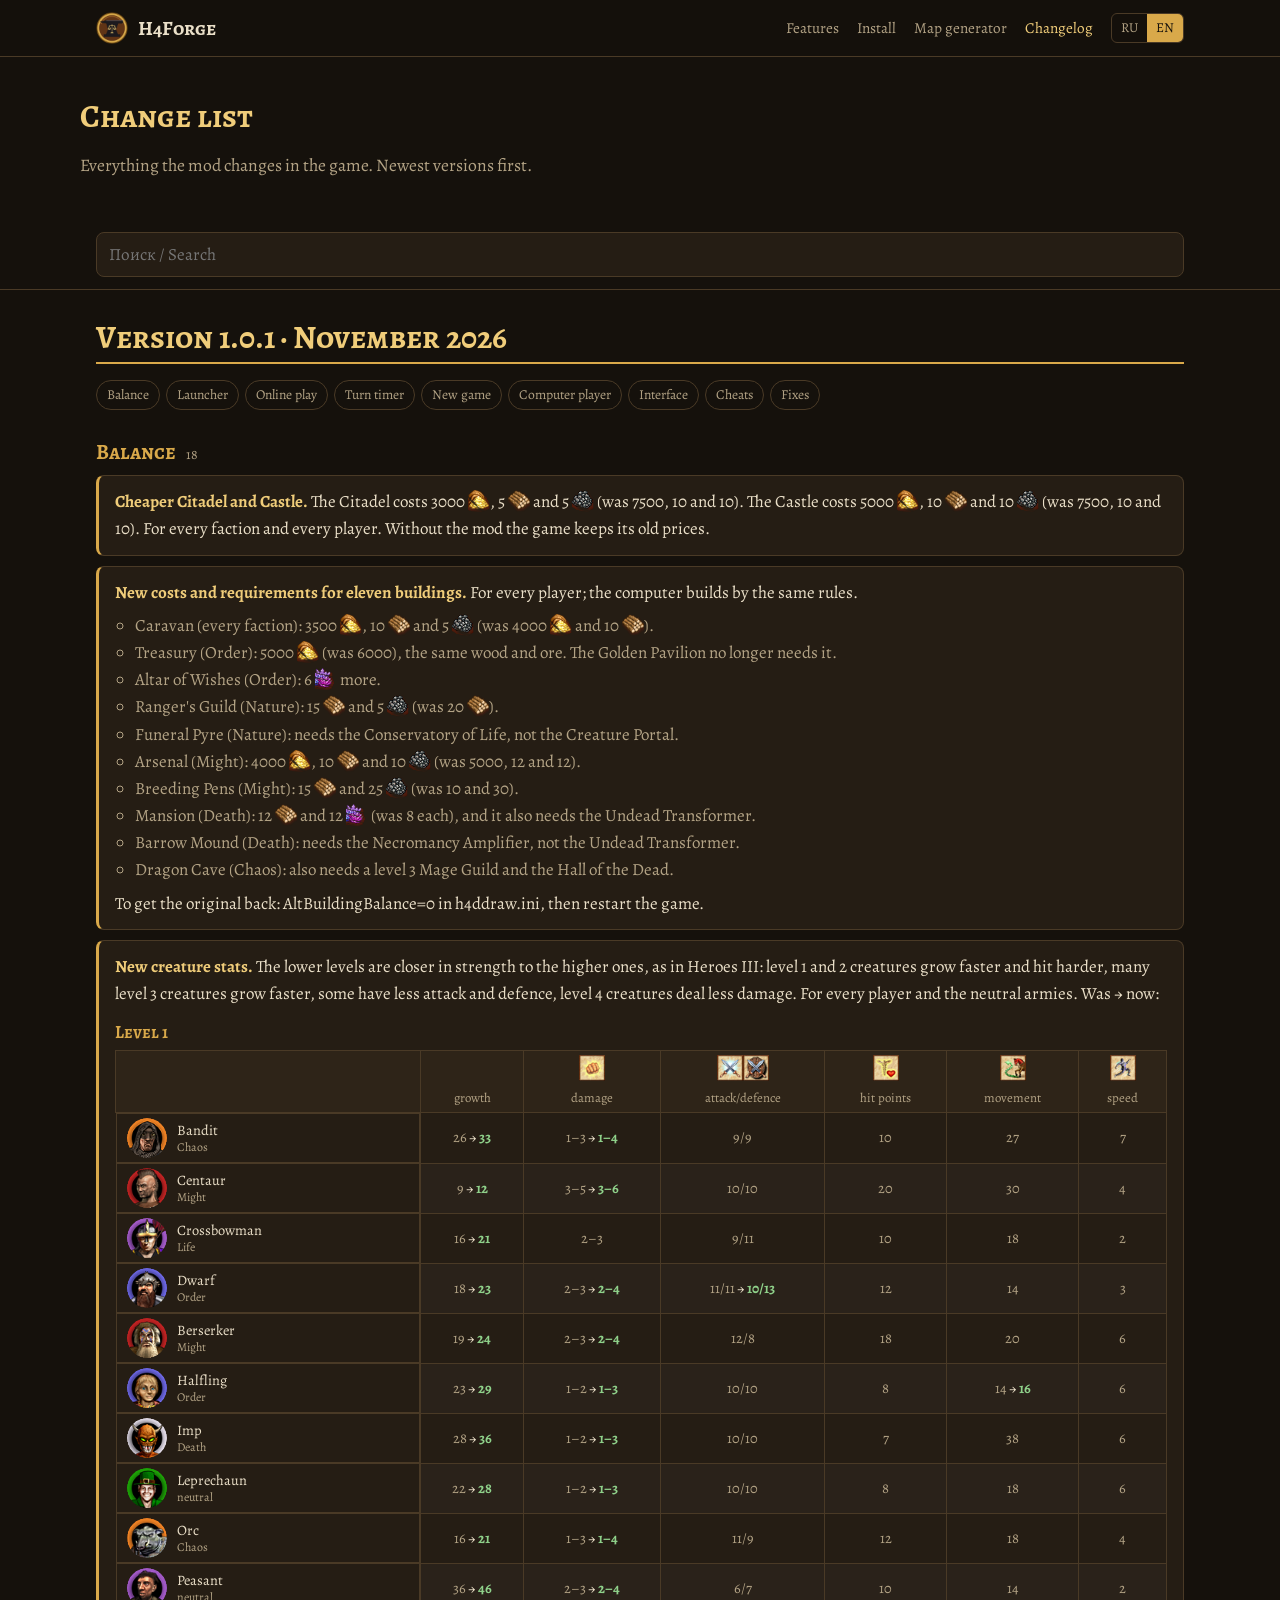
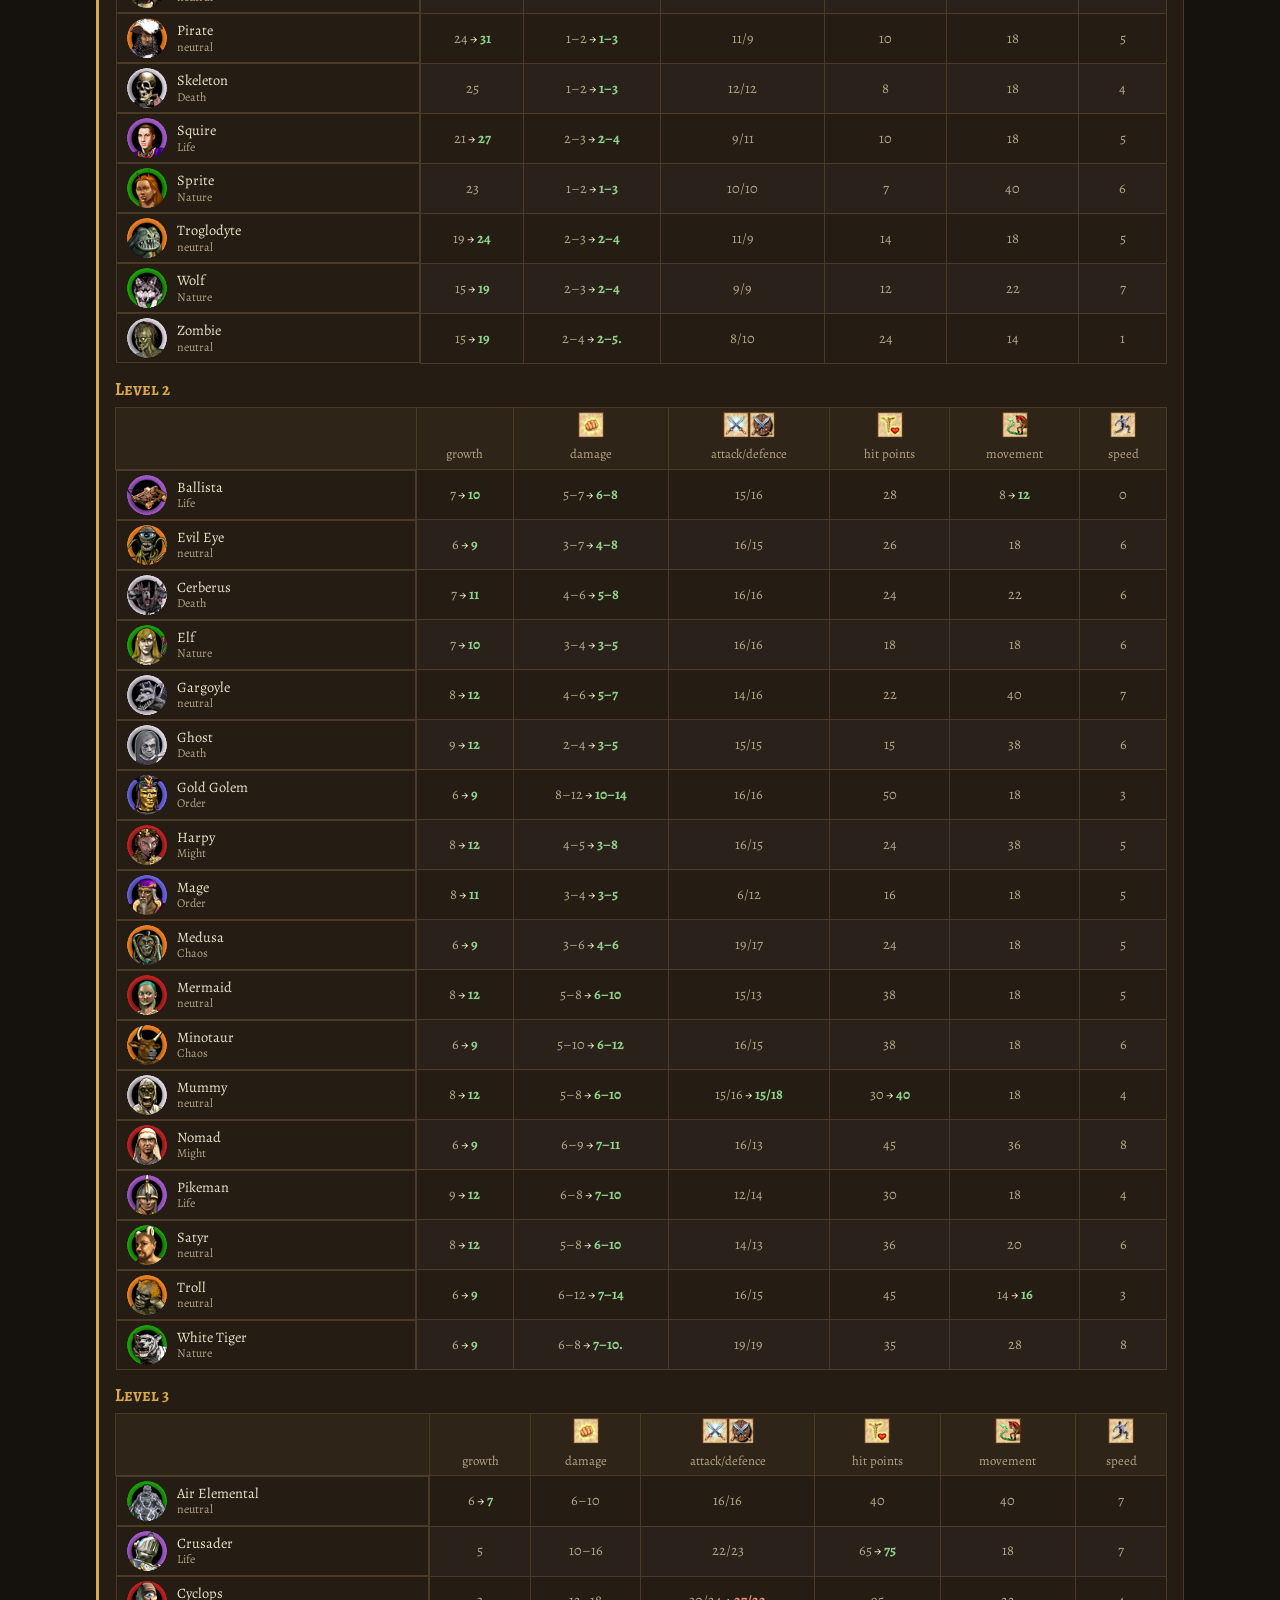
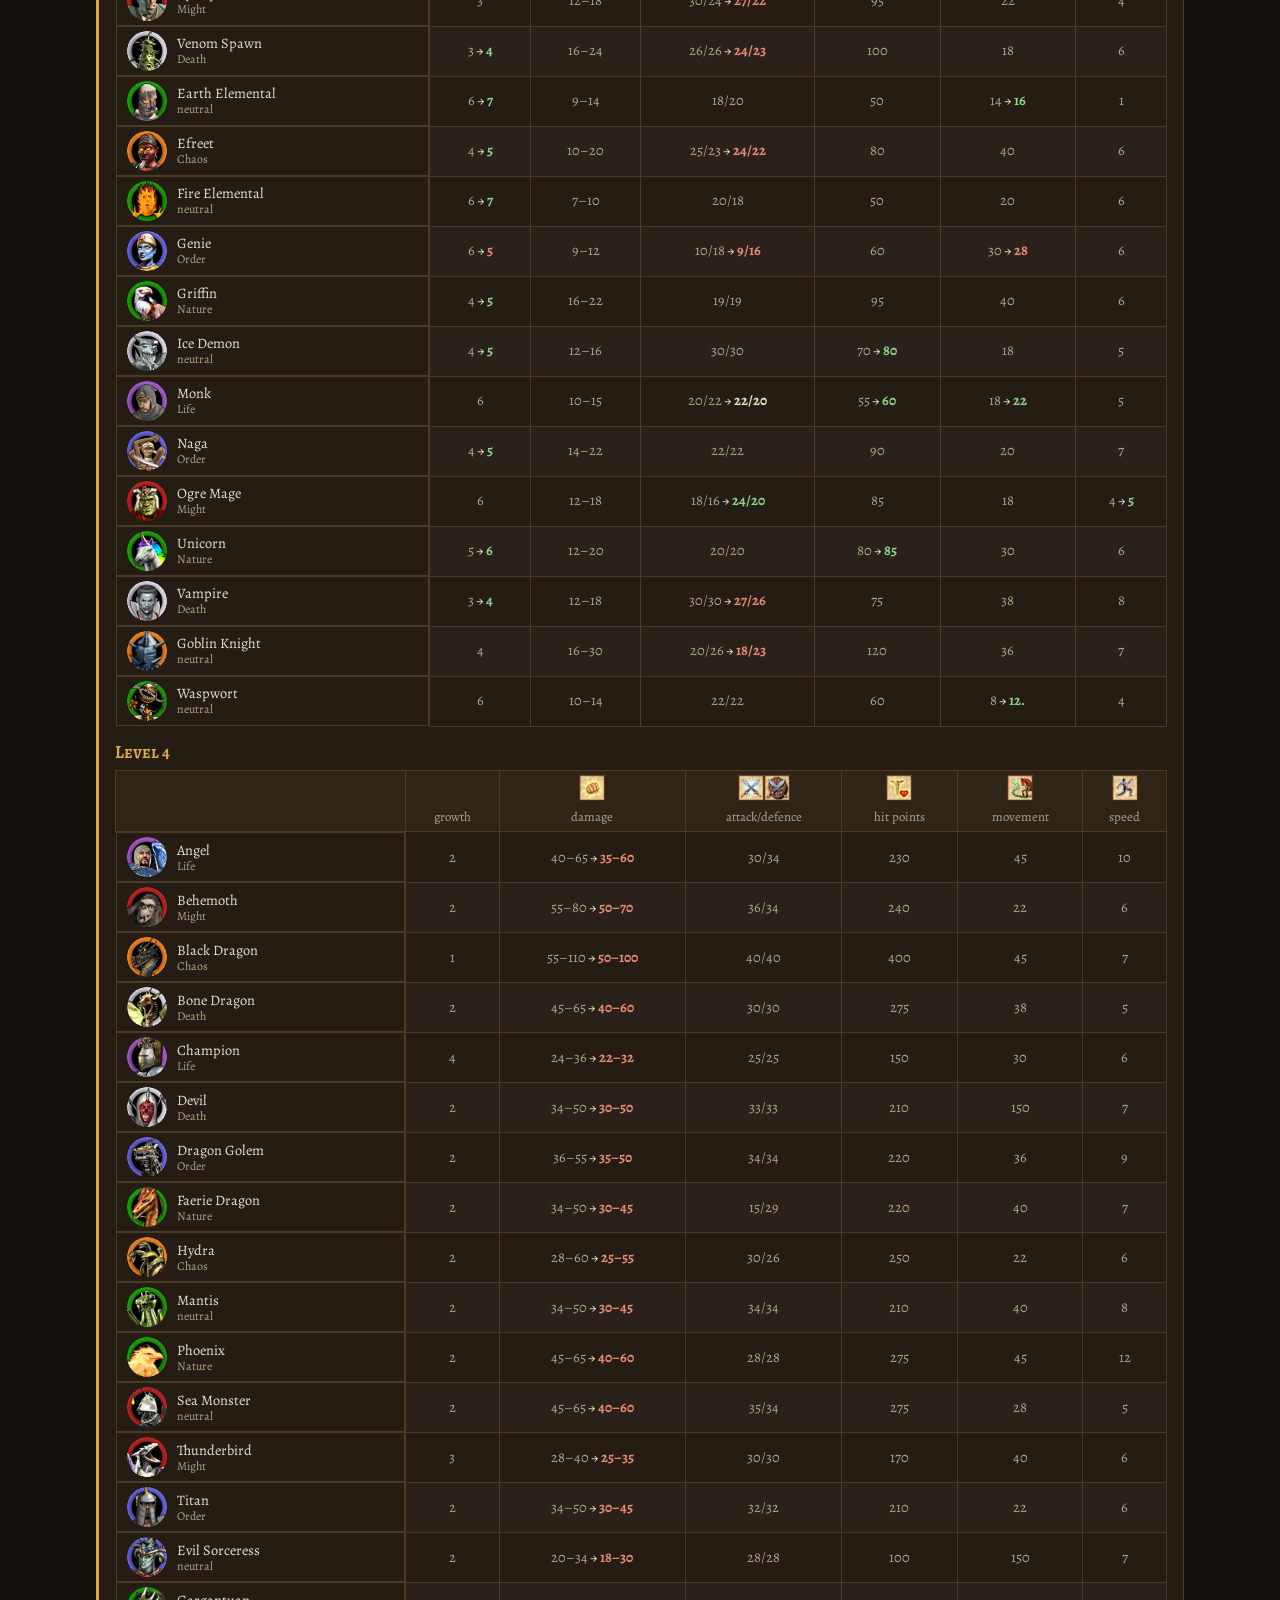
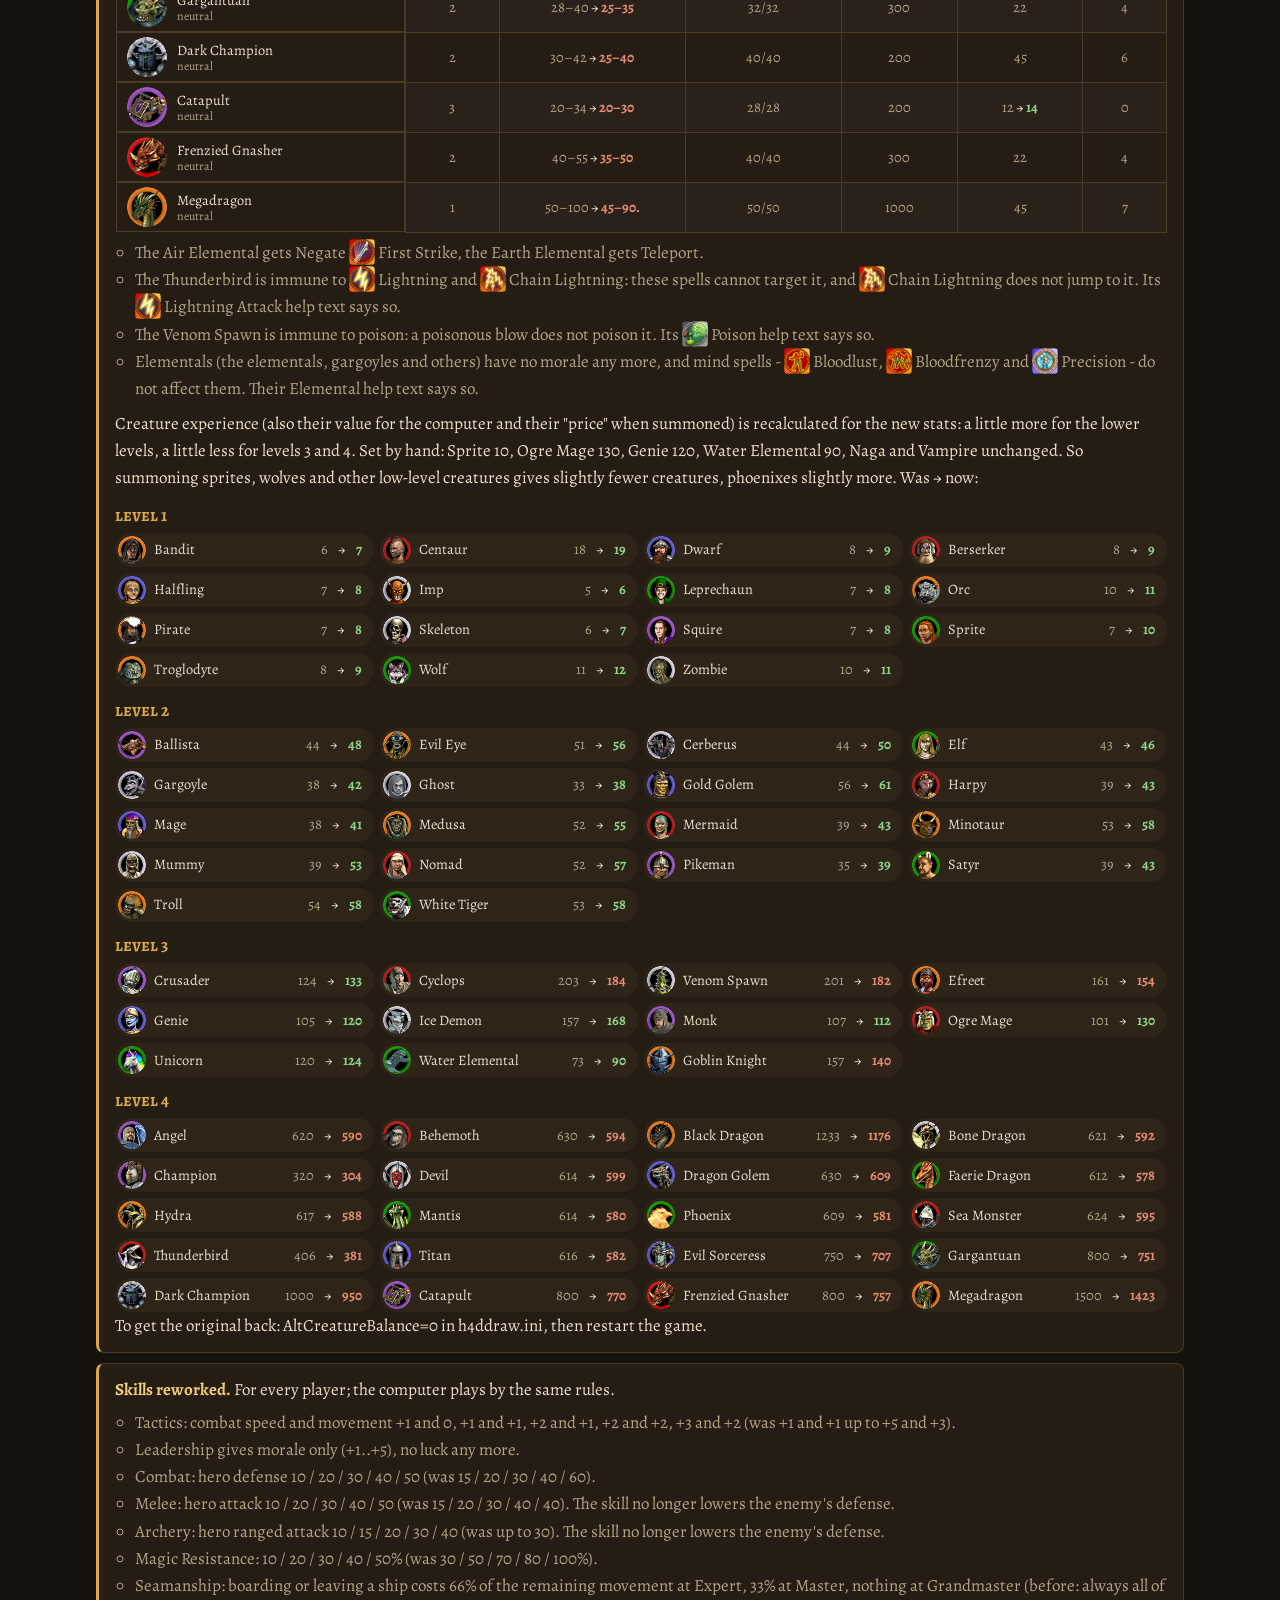
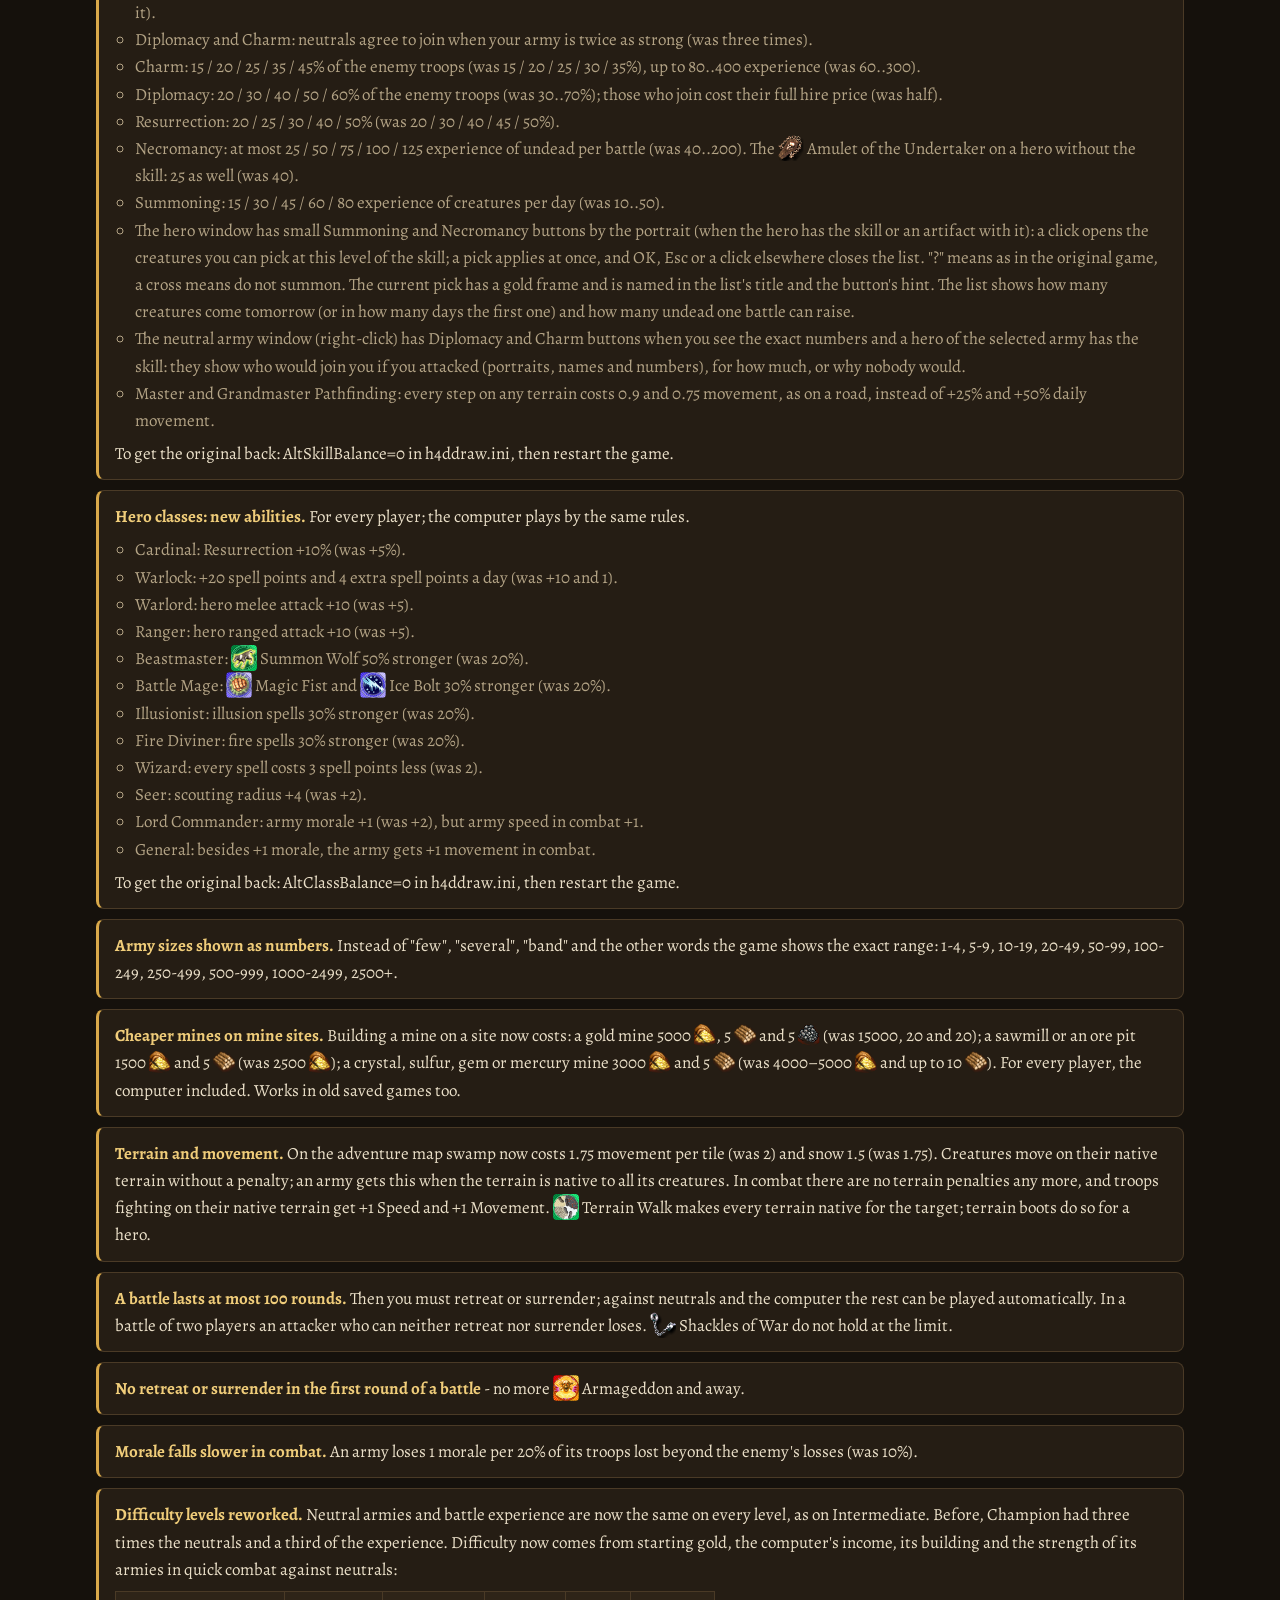
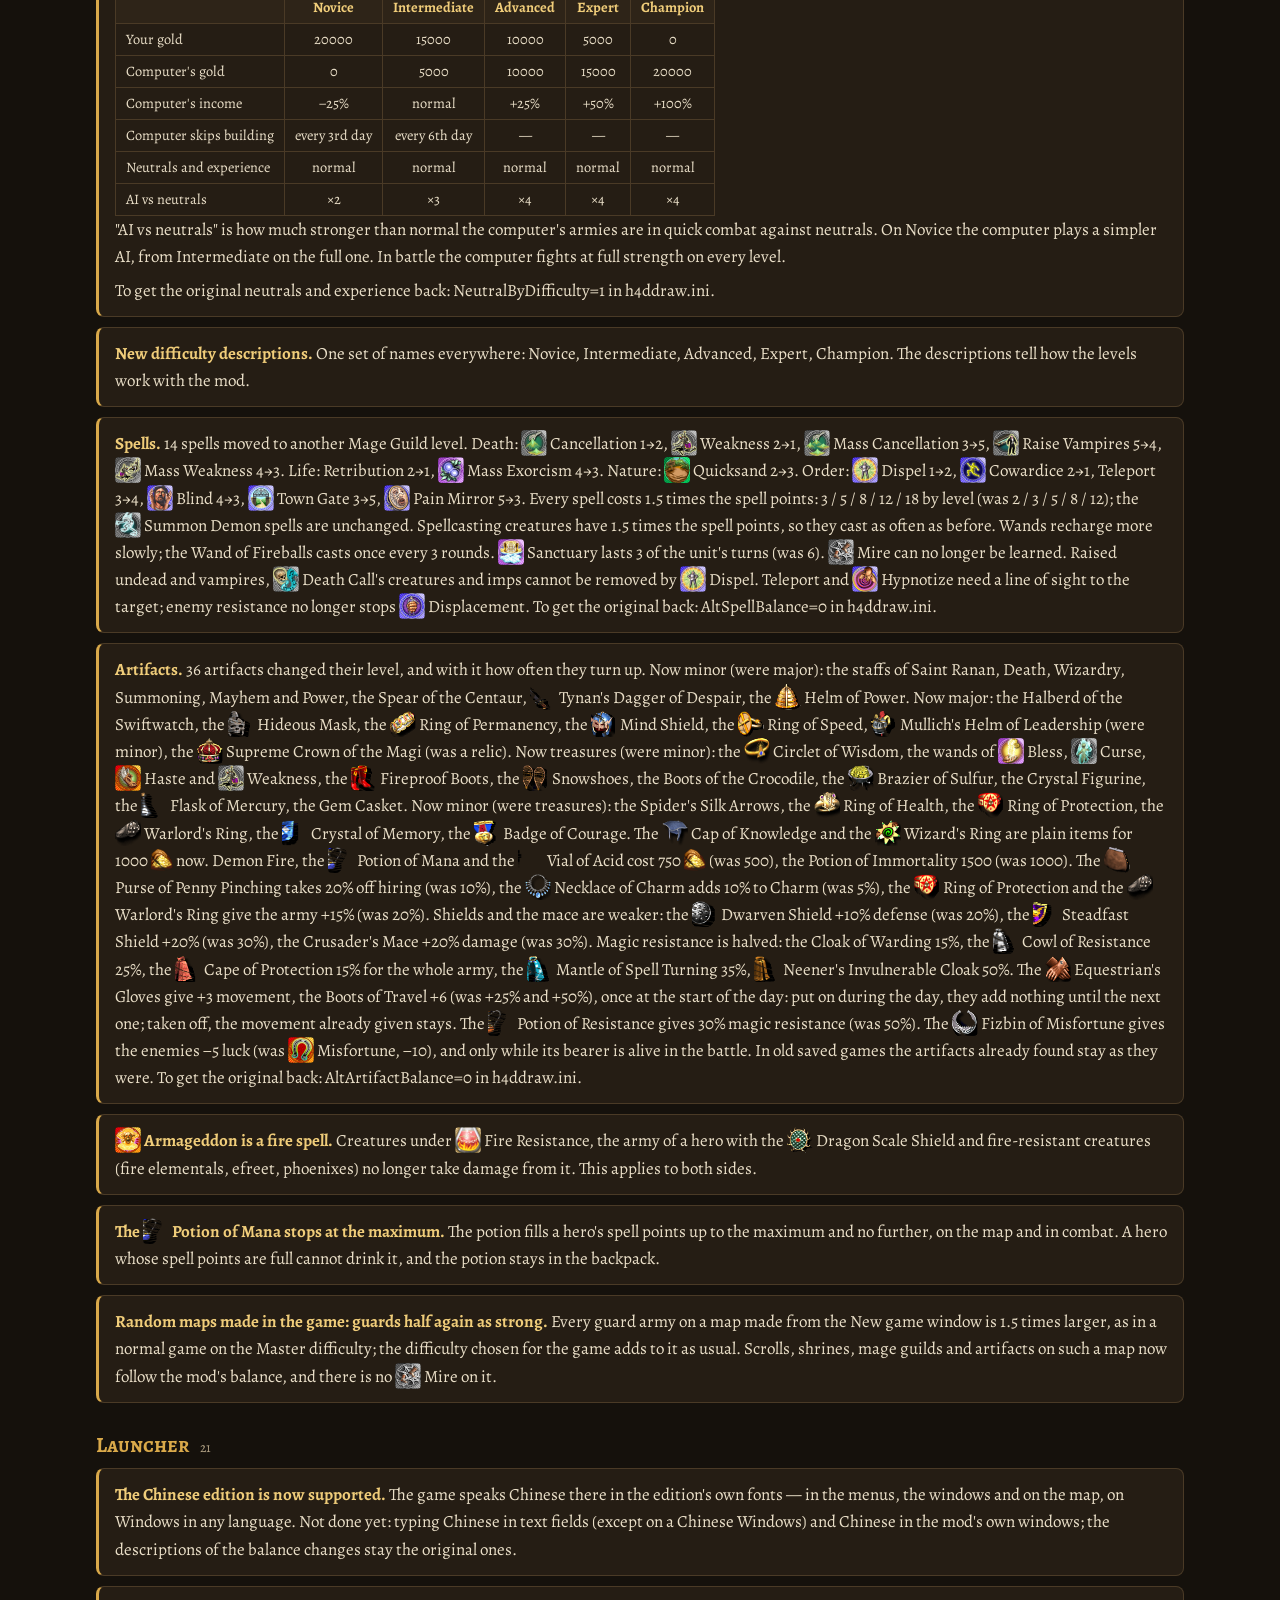
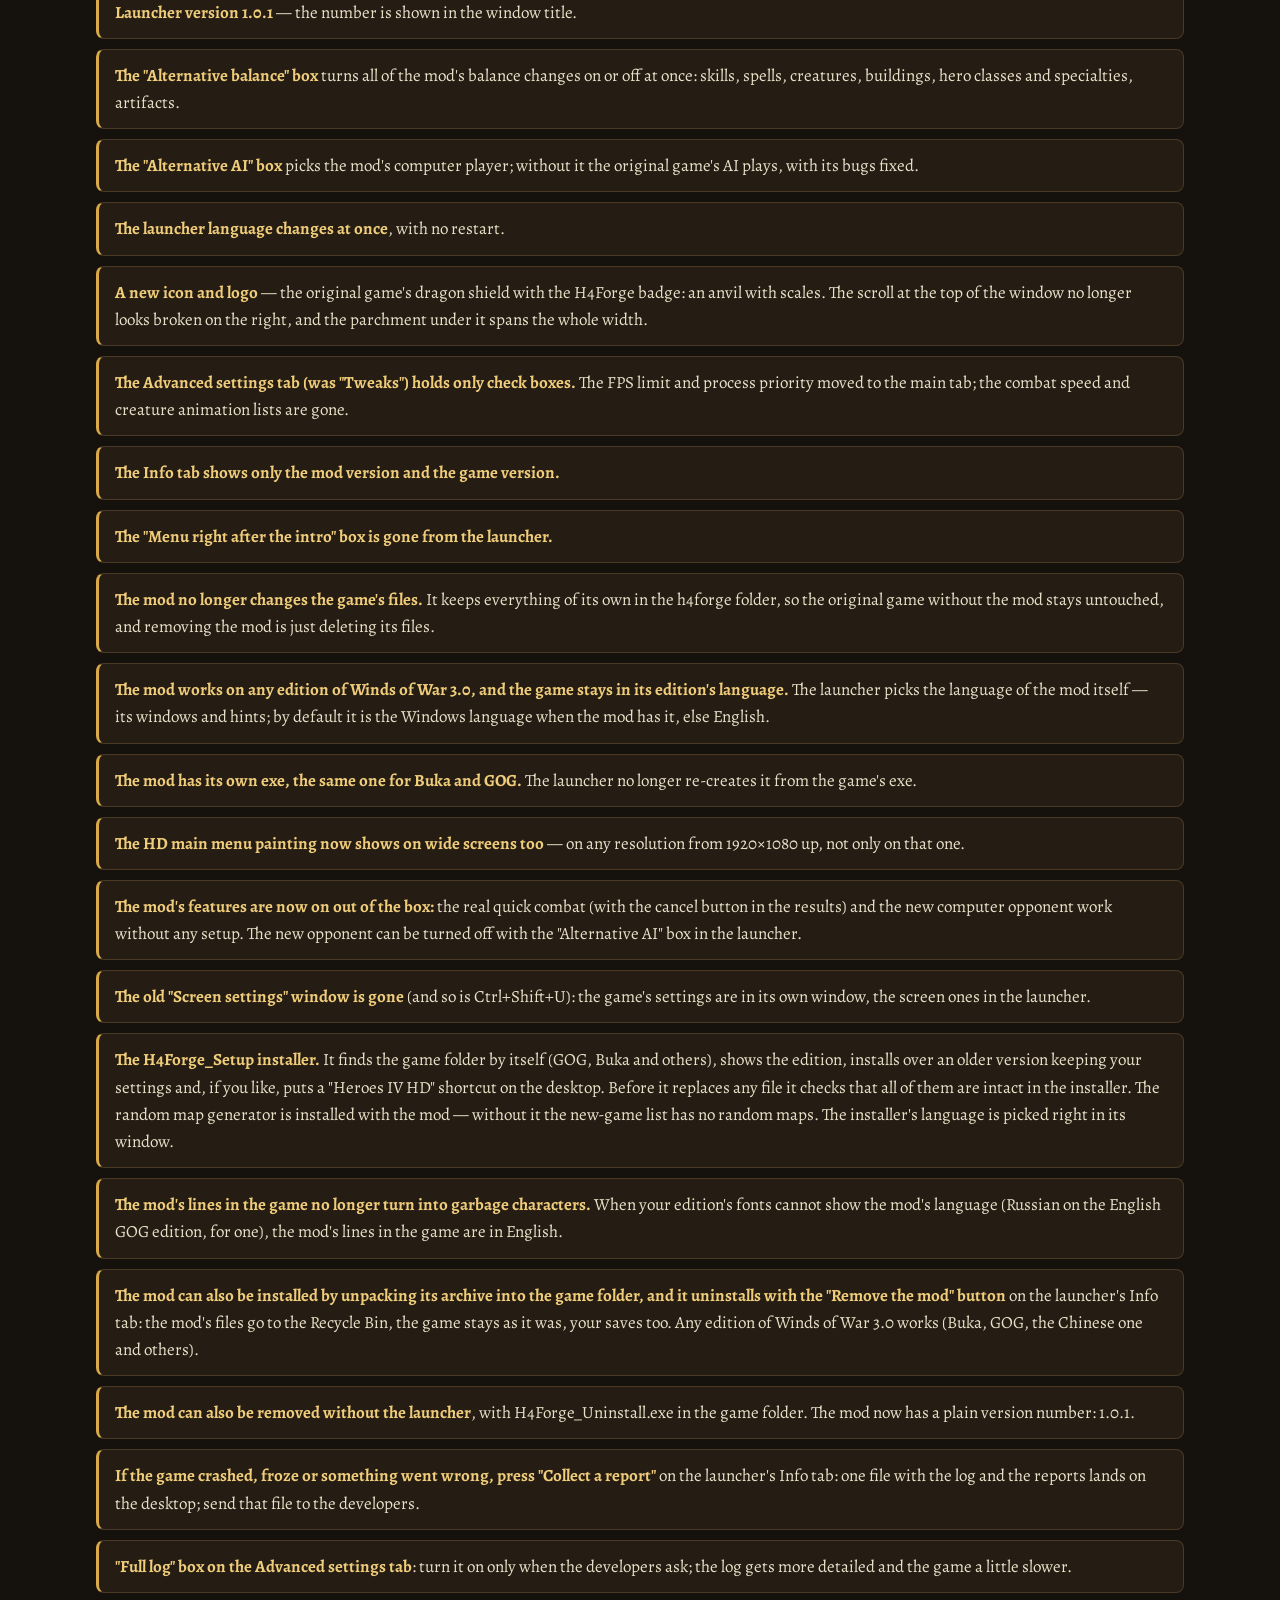
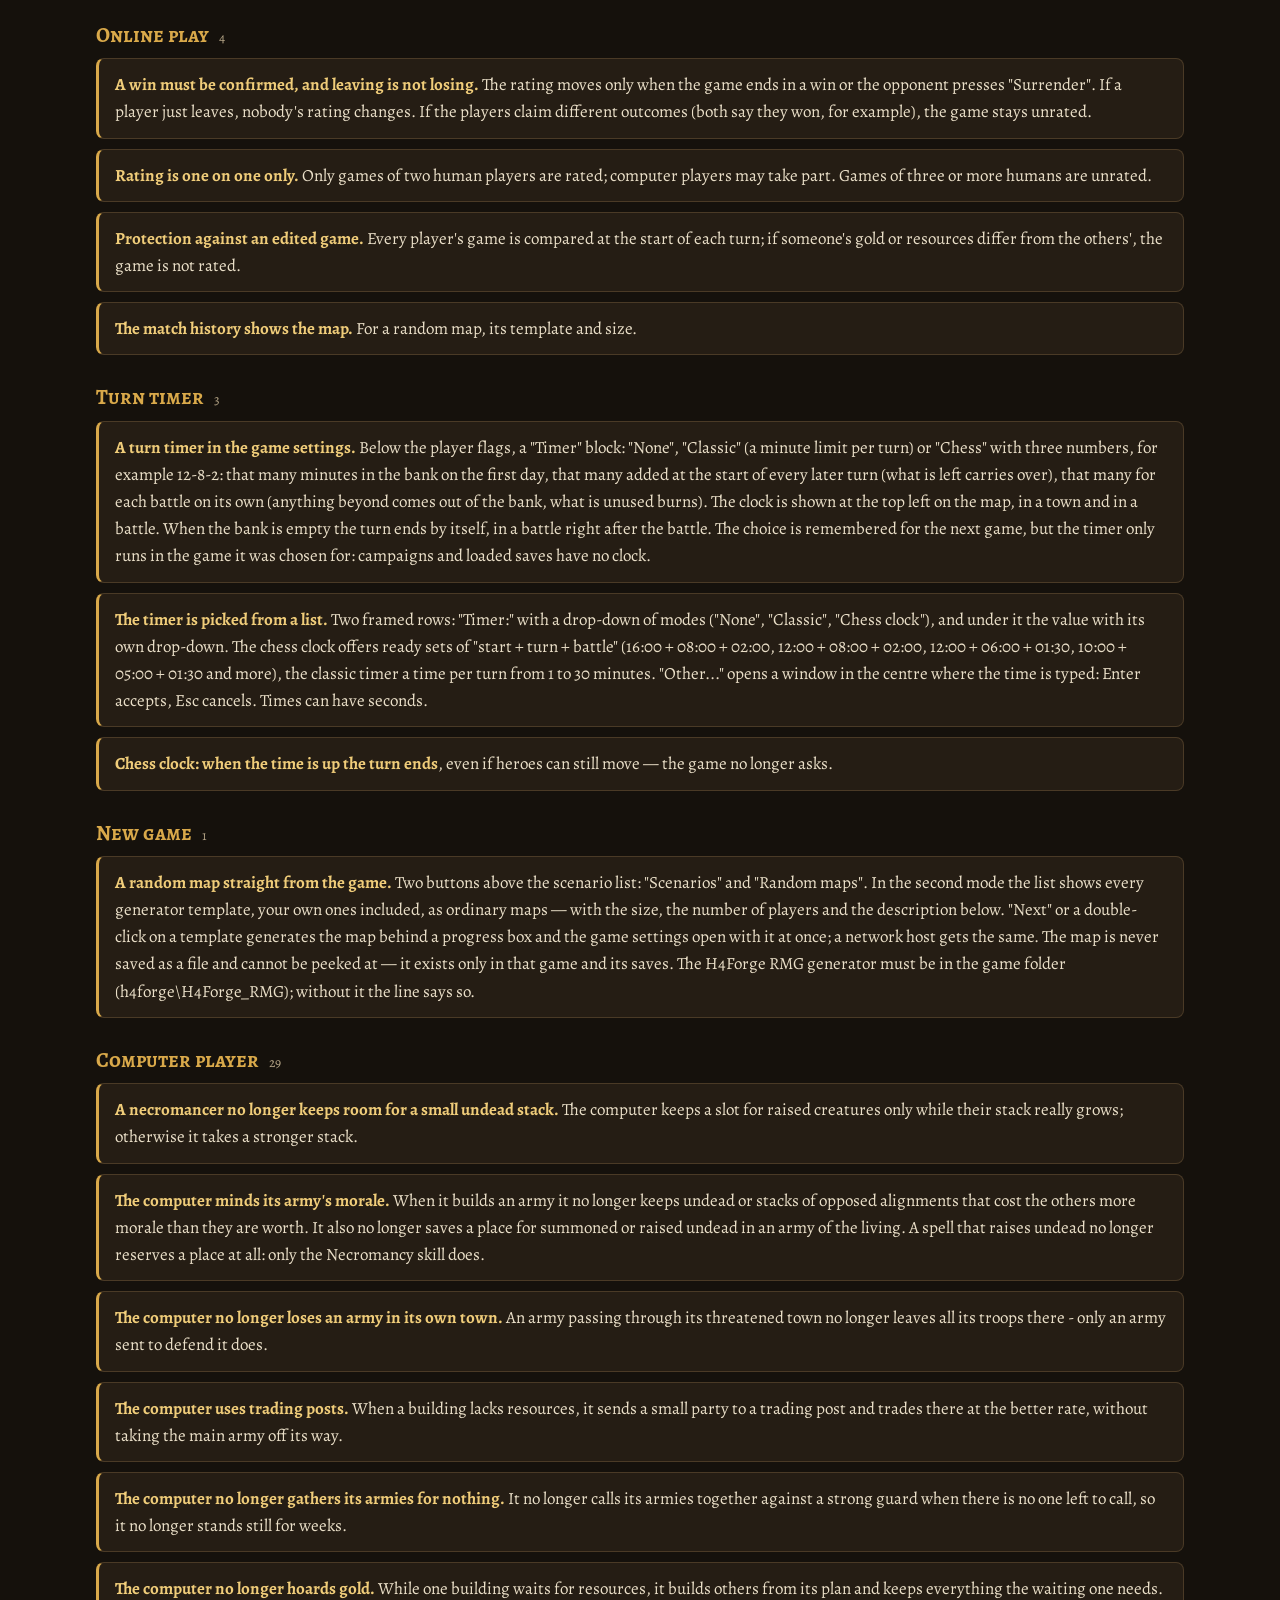
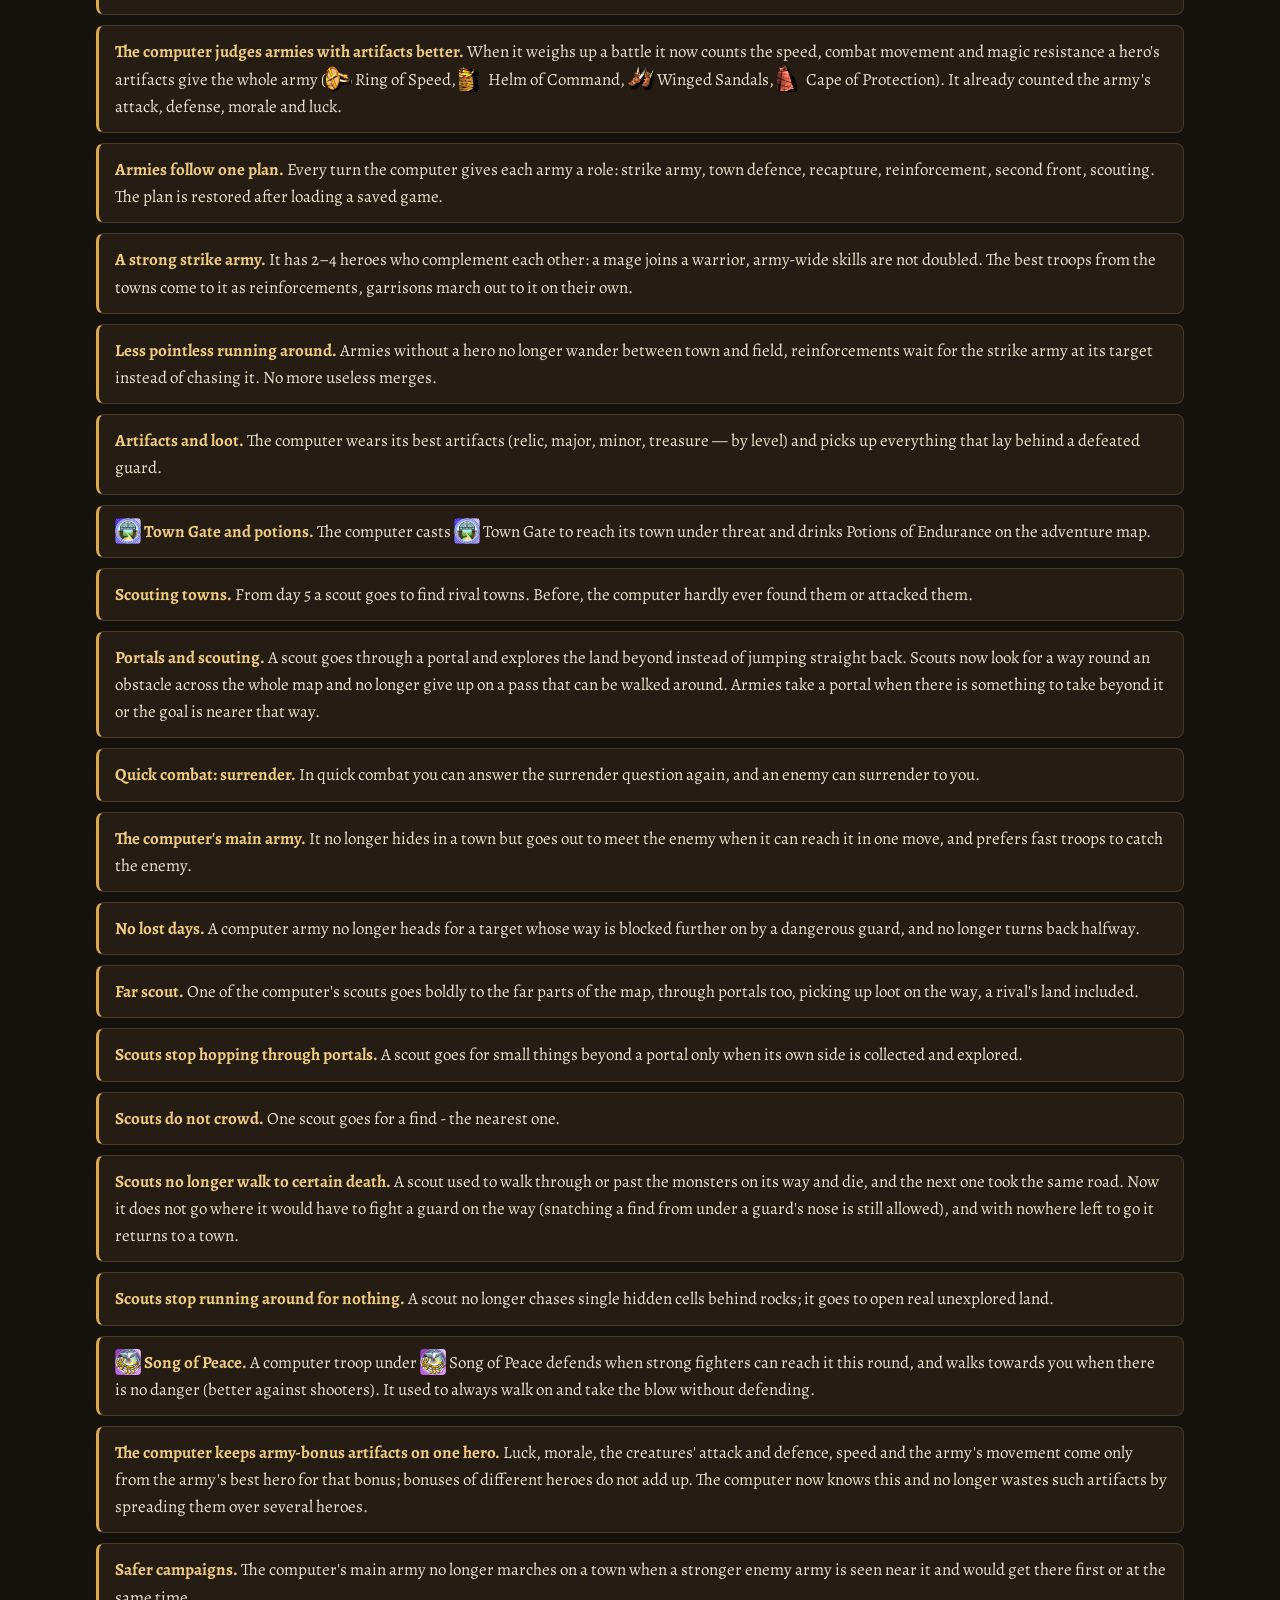
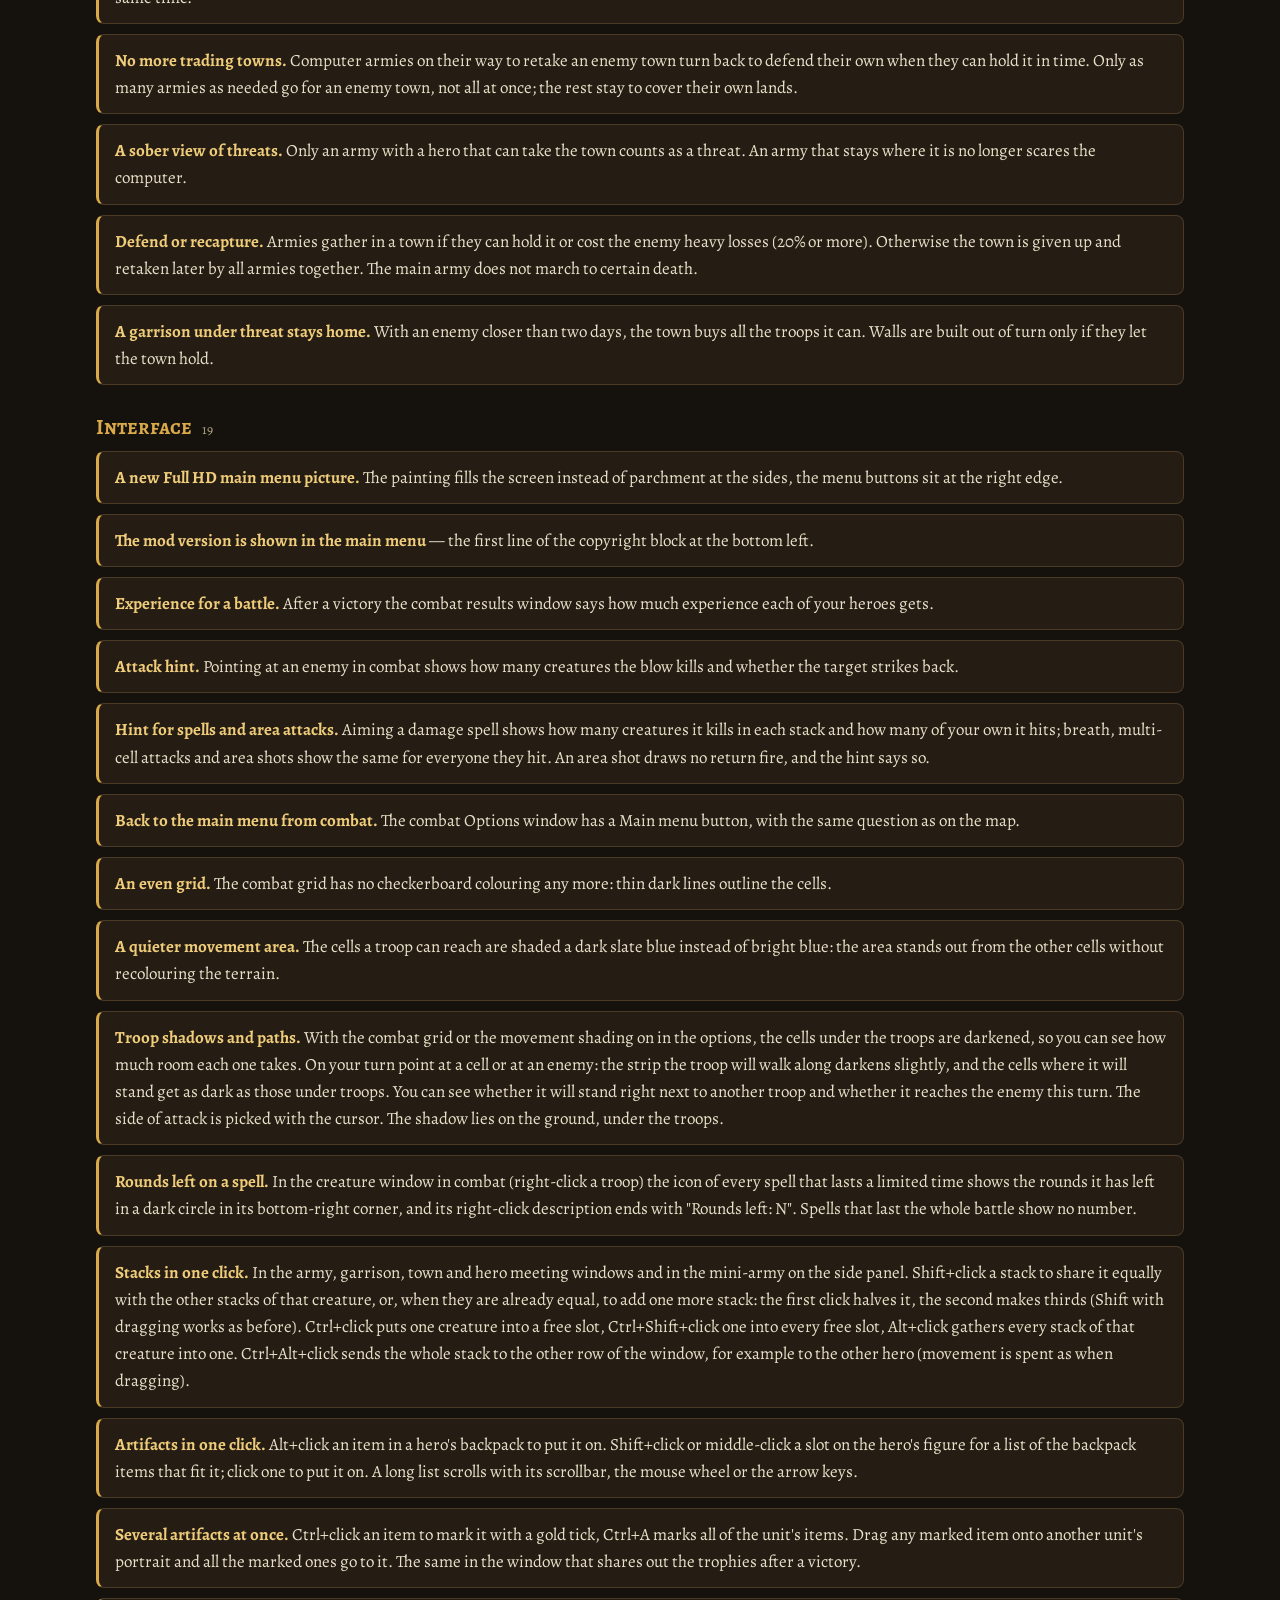
==== commit e4526f17: "Full creature stats, v1.0.1, unfinished network notice" ====
--- a/changelog.html
+++ b/changelog.html
@@ -34,51 +34,65 @@
 </div>
 
 <div class="cl wrap" lang="ru">
-<div class="version"><h2>Новая версия · октябрь 2026</h2><div class="chips"><a href="#ru-0-0">Баланс</a><a href="#ru-0-1">Главное меню</a><a href="#ru-0-2">Лаунчер</a><a href="#ru-0-3">Таймер хода</a><a href="#ru-0-4">Новая игра</a><a href="#ru-0-5">Компьютерный игрок</a><a href="#ru-0-6">Оборона городов</a><a href="#ru-0-7">Бой</a><a href="#ru-0-8">Окно армии</a><a href="#ru-0-9">Королевство и город</a><a href="#ru-0-10">Читы</a><a href="#ru-0-11">Исправления</a></div>
-<div class="sec" id="ru-0-0"><h3>Баланс<small>19</small></h3><ul class="entries">
+<div class="version"><h2>Версия 1.0.1 · ноябрь 2026</h2><div class="chips"><a href="#ru-0-0">Баланс</a><a href="#ru-0-1">Лаунчер</a><a href="#ru-0-2">Онлайн-игра</a><a href="#ru-0-3">Таймер хода</a><a href="#ru-0-4">Новая игра</a><a href="#ru-0-5">Компьютерный игрок</a><a href="#ru-0-6">Интерфейс</a><a href="#ru-0-7">Читы</a><a href="#ru-0-8">Исправления</a></div>
+<div class="sec" id="ru-0-0"><h3>Баланс<small>18</small></h3><ul class="entries">
 <li class="entry"><p><strong>Цитадель и замок дешевле.</strong> Цитадель стоит 3000 <img class="res" src="img/materials/32/Gold.png" alt="золота" title="золота" loading="lazy">, 5 <img class="res" src="img/materials/32/Wood.png" alt="дерева" title="дерева" loading="lazy"> и 5 <img class="res" src="img/materials/32/Ore.png" alt="руды" title="руды" loading="lazy"> (было 7500, 10 и 10). Замок — 5000 <img class="res" src="img/materials/32/Gold.png" alt="золота" title="золота" loading="lazy">, 10 <img class="res" src="img/materials/32/Wood.png" alt="дерева" title="дерева" loading="lazy"> и 10 <img class="res" src="img/materials/32/Ore.png" alt="руды" title="руды" loading="lazy"> (было 7500, 10 и 10). Для всех фракций и всех игроков. Без мода игра остаётся с прежними ценами.</p></li>
 <li class="entry"><p><strong>Новые цены и требования у одиннадцати зданий.</strong> Для всех игроков, компьютер строит по тем же правилам.</p><ul><li>Караван-сарай (все фракции): 3500 <img class="res" src="img/materials/32/Gold.png" alt="золота" title="золота" loading="lazy">, 10 <img class="res" src="img/materials/32/Wood.png" alt="дерева" title="дерева" loading="lazy"> и 5 <img class="res" src="img/materials/32/Ore.png" alt="руды" title="руды" loading="lazy"> (было 4000 <img class="res" src="img/materials/32/Gold.png" alt="золота" title="золота" loading="lazy"> и 10 <img class="res" src="img/materials/32/Wood.png" alt="дерева" title="дерева" loading="lazy">).</li><li>Сокровищница (Порядок): 5000 <img class="res" src="img/materials/32/Gold.png" alt="золота" title="золота" loading="lazy"> (было 6000), дерево и руда прежние. Золотой павильон её больше не требует.</li><li>Алтарь Грез (Порядок): дороже на 6 <img class="res" src="img/materials/32/Crystal.png" alt="кристаллов" title="кристаллов" loading="lazy">.</li><li>Гильдия следопытов (Природа): 15 <img class="res" src="img/materials/32/Wood.png" alt="дерева" title="дерева" loading="lazy"> и 5 <img class="res" src="img/materials/32/Ore.png" alt="руды" title="руды" loading="lazy"> (было 20 <img class="res" src="img/materials/32/Wood.png" alt="дерева" title="дерева" loading="lazy">).</li><li>Священный огонь (Природа): нужна Консерватория Жизни, а не Портал.</li><li>Арсенал (Сила): 4000 <img class="res" src="img/materials/32/Gold.png" alt="золота" title="золота" loading="lazy">, 10 <img class="res" src="img/materials/32/Wood.png" alt="дерева" title="дерева" loading="lazy"> и 10 <img class="res" src="img/materials/32/Ore.png" alt="руды" title="руды" loading="lazy"> (было 5000, 12 и 12).</li><li>Загон (Сила): 15 <img class="res" src="img/materials/32/Wood.png" alt="дерева" title="дерева" loading="lazy"> и 25 <img class="res" src="img/materials/32/Ore.png" alt="руды" title="руды" loading="lazy"> (было 10 и 30).</li><li>Мавзолей (Смерть): 12 <img class="res" src="img/materials/32/Wood.png" alt="дерева" title="дерева" loading="lazy"> и 12 <img class="res" src="img/materials/32/Crystal.png" alt="кристаллов" title="кристаллов" loading="lazy"> (было по 8), и нужен ещё Преобразователь нежити.</li><li>Могильный холм (Смерть): нужен Усилитель некромантии, а не Преобразователь нежити.</li><li>Пещера дракона (Хаос): нужны ещё Колдовская гильдия 3-го уровня и Зал Мертвых.</li></ul><p>Вернуть оригинал: в файле h4ddraw.ini строка AltBuildingBalance=0, затем перезапустить игру.</p></li>
-<li class="entry"><p><strong>Новые параметры существ.</strong> Младшие уровни стали ближе по силе к старшим, как в третьих Героях: у существ 1-го и 2-го уровня больше прирост и урон, у многих существ 3-го уровня выше прирост, у некоторых меньше атака и защита, у 4-го уровня меньше урон. Для всех игроков и нейтральных армий. Было → стало:</p><div class="tbl stats-tbl"><table><caption>1-й уровень</caption><thead><tr><th></th><th><span>прирост</span></th><th><img class="st" src="img/stats/27/Damage.png" alt="урон" title="урон" loading="lazy"><span>урон</span></th><th><img class="st" src="img/stats/27/Melee_Attack.png" alt="атака/защита" title="атака/защита" loading="lazy"><img class="st" src="img/stats/27/Melee_Defense.png" alt="атака/защита" title="атака/защита" loading="lazy"><span>атака/защита</span></th></tr></thead><tbody><tr><td class="who"><img class="por" src="img/c/3.png" alt="" loading="lazy"><span>Бандит<small>Хаос</small></span></td><td><span class="old">26</span>&#8239;→&#8239;<b class="up">33</b></td><td><span class="old">1–3</span>&#8239;→&#8239;<b class="up">1–4</b></td><td></td></tr><tr><td class="who"><img class="por" src="img/c/8.png" alt="" loading="lazy"><span>Кентавр<small>Сила</small></span></td><td><span class="old">9</span>&#8239;→&#8239;<b class="up">12</b></td><td><span class="old">3–5</span>&#8239;→&#8239;<b class="up">3–6</b></td><td></td></tr><tr><td class="who"><img class="por" src="img/c/11.png" alt="" loading="lazy"><span>Арбалетчик<small>Жизнь</small></span></td><td><span class="old">16</span>&#8239;→&#8239;<b class="up">21</b></td><td></td><td></td></tr><tr><td class="who"><img class="por" src="img/c/17.png" alt="" loading="lazy"><span>Гном<small>Порядок</small></span></td><td><span class="old">18</span>&#8239;→&#8239;<b class="up">23</b></td><td><span class="old">2–3</span>&#8239;→&#8239;<b class="up">2–4</b></td><td><span class="old">11/11</span>&#8239;→&#8239;<b class="up">10/13</b></td></tr><tr><td class="who"><img class="por" src="img/c/26.png" alt="" loading="lazy"><span>Берсерк<small>Сила</small></span></td><td><span class="old">19</span>&#8239;→&#8239;<b class="up">24</b></td><td><span class="old">2–3</span>&#8239;→&#8239;<b class="up">2–4</b></td><td></td></tr><tr><td class="who"><img class="por" src="img/c/29.png" alt="" loading="lazy"><span>Халфлинг<small>Порядок</small></span></td><td><span class="old">23</span>&#8239;→&#8239;<b class="up">29</b></td><td><span class="old">1–2</span>&#8239;→&#8239;<b class="up">1–3</b></td><td></td></tr><tr><td class="who"><img class="por" src="img/c/33.png" alt="" loading="lazy"><span>Бес<small>Смерть</small></span></td><td><span class="old">28</span>&#8239;→&#8239;<b class="up">36</b></td><td><span class="old">1–2</span>&#8239;→&#8239;<b class="up">1–3</b></td><td></td></tr><tr><td class="who"><img class="por" src="img/c/34.png" alt="" loading="lazy"><span>Лепрекон<small>нейтрал</small></span></td><td><span class="old">22</span>&#8239;→&#8239;<b class="up">28</b></td><td><span class="old">1–2</span>&#8239;→&#8239;<b class="up">1–3</b></td><td></td></tr><tr><td class="who"><img class="por" src="img/c/46.png" alt="" loading="lazy"><span>Орк<small>Хаос</small></span></td><td><span class="old">16</span>&#8239;→&#8239;<b class="up">21</b></td><td><span class="old">1–3</span>&#8239;→&#8239;<b class="up">1–4</b></td><td></td></tr><tr><td class="who"><img class="por" src="img/c/47.png" alt="" loading="lazy"><span>Крестьянин<small>нейтрал</small></span></td><td><span class="old">36</span>&#8239;→&#8239;<b class="up">46</b></td><td><span class="old">2–3</span>&#8239;→&#8239;<b class="up">2–4</b></td><td></td></tr><tr><td class="who"><img class="por" src="img/c/50.png" alt="" loading="lazy"><span>Пират<small>нейтрал</small></span></td><td><span class="old">24</span>&#8239;→&#8239;<b class="up">31</b></td><td><span class="old">1–2</span>&#8239;→&#8239;<b class="up">1–3</b></td><td></td></tr><tr><td class="who"><img class="por" src="img/c/53.png" alt="" loading="lazy"><span>Скелет<small>Смерть</small></span></td><td></td><td><span class="old">1–2</span>&#8239;→&#8239;<b class="up">1–3</b></td><td></td></tr><tr><td class="who"><img class="por" src="img/c/54.png" alt="" loading="lazy"><span>Оруженосец<small>Жизнь</small></span></td><td><span class="old">21</span>&#8239;→&#8239;<b class="up">27</b></td><td><span class="old">2–3</span>&#8239;→&#8239;<b class="up">2–4</b></td><td></td></tr><tr><td class="who"><img class="por" src="img/c/55.png" alt="" loading="lazy"><span>Фея<small>Природа</small></span></td><td></td><td><span class="old">1–2</span>&#8239;→&#8239;<b class="up">1–3</b></td><td></td></tr><tr><td class="who"><img class="por" src="img/c/58.png" alt="" loading="lazy"><span>Троглодит<small>нейтрал</small></span></td><td><span class="old">19</span>&#8239;→&#8239;<b class="up">24</b></td><td><span class="old">2–3</span>&#8239;→&#8239;<b class="up">2–4</b></td><td></td></tr><tr><td class="who"><img class="por" src="img/c/64.png" alt="" loading="lazy"><span>Волк<small>Природа</small></span></td><td><span class="old">15</span>&#8239;→&#8239;<b class="up">19</b></td><td><span class="old">2–3</span>&#8239;→&#8239;<b class="up">2–4</b></td><td></td></tr><tr><td class="who"><img class="por" src="img/c/65.png" alt="" loading="lazy"><span>Зомби<small>нейтрал</small></span></td><td><span class="old">15</span>&#8239;→&#8239;<b class="up">19</b></td><td><span class="old">2–4</span>&#8239;→&#8239;<b class="up">2–5.</b></td><td></td></tr></tbody></table></div><div class="tbl stats-tbl"><table><caption>2-й уровень</caption><thead><tr><th></th><th><span>прирост</span></th><th><img class="st" src="img/stats/27/Damage.png" alt="урон" title="урон" loading="lazy"><span>урон</span></th><th><img class="st" src="img/stats/27/Melee_Attack.png" alt="атака/защита" title="атака/защита" loading="lazy"><img class="st" src="img/stats/27/Melee_Defense.png" alt="атака/защита" title="атака/защита" loading="lazy"><span>атака/защита</span></th><th><img class="st" src="img/stats/27/Hit_Points.png" alt="здоровье" title="здоровье" loading="lazy"><span>здоровье</span></th><th><img class="st" src="img/stats/27/Movement.png" alt="передвижение по карте" title="передвижение по карте" loading="lazy"><span>передвижение по карте</span></th></tr></thead><tbody><tr><td class="who"><img class="por" src="img/c/2.png" alt="" loading="lazy"><span>Баллиста<small>Жизнь</small></span></td><td><span class="old">7</span>&#8239;→&#8239;<b class="up">10</b></td><td><span class="old">5–7</span>&#8239;→&#8239;<b class="up">6–8</b></td><td></td><td></td><td><span class="old">8</span>&#8239;→&#8239;<b class="up">11</b></td></tr><tr><td class="who"><img class="por" src="img/c/5.png" alt="" loading="lazy"><span>Злой глаз<small>нейтрал</small></span></td><td><span class="old">6</span>&#8239;→&#8239;<b class="up">9</b></td><td><span class="old">3–7</span>&#8239;→&#8239;<b class="up">4–8</b></td><td></td><td></td><td></td></tr><tr><td class="who"><img class="por" src="img/c/9.png" alt="" loading="lazy"><span>Цербер<small>Смерть</small></span></td><td><span class="old">7</span>&#8239;→&#8239;<b class="up">11</b></td><td><span class="old">4–6</span>&#8239;→&#8239;<b class="up">5–8</b></td><td></td><td></td><td></td></tr><tr><td class="who"><img class="por" src="img/c/20.png" alt="" loading="lazy"><span>Эльф<small>Природа</small></span></td><td><span class="old">7</span>&#8239;→&#8239;<b class="up">10</b></td><td><span class="old">3–4</span>&#8239;→&#8239;<b class="up">3–5</b></td><td></td><td></td><td></td></tr><tr><td class="who"><img class="por" src="img/c/23.png" alt="" loading="lazy"><span>Горгулья<small>нейтрал</small></span></td><td><span class="old">8</span>&#8239;→&#8239;<b class="up">12</b></td><td><span class="old">4–6</span>&#8239;→&#8239;<b class="up">5–7</b></td><td></td><td></td><td></td></tr><tr><td class="who"><img class="por" src="img/c/25.png" alt="" loading="lazy"><span>Призрак<small>Смерть</small></span></td><td><span class="old">9</span>&#8239;→&#8239;<b class="up">12</b></td><td><span class="old">2–4</span>&#8239;→&#8239;<b class="up">3–5</b></td><td></td><td></td><td></td></tr><tr><td class="who"><img class="por" src="img/c/27.png" alt="" loading="lazy"><span>Золотой голем<small>Порядок</small></span></td><td><span class="old">6</span>&#8239;→&#8239;<b class="up">9</b></td><td><span class="old">8–12</span>&#8239;→&#8239;<b class="up">10–14</b></td><td></td><td></td><td></td></tr><tr><td class="who"><img class="por" src="img/c/30.png" alt="" loading="lazy"><span>Гарпия<small>Сила</small></span></td><td><span class="old">8</span>&#8239;→&#8239;<b class="up">12</b></td><td><span class="old">4–5</span>&#8239;→&#8239;<b class="up">3–8</b></td><td></td><td></td><td></td></tr><tr><td class="who"><img class="por" src="img/c/35.png" alt="" loading="lazy"><span>Маг<small>Порядок</small></span></td><td><span class="old">8</span>&#8239;→&#8239;<b class="up">11</b></td><td><span class="old">3–4</span>&#8239;→&#8239;<b class="up">3–5</b></td><td></td><td></td><td></td></tr><tr><td class="who"><img class="por" src="img/c/37.png" alt="" loading="lazy"><span>Медуза<small>Хаос</small></span></td><td><span class="old">6</span>&#8239;→&#8239;<b class="up">9</b></td><td><span class="old">3–6</span>&#8239;→&#8239;<b class="up">4–6</b></td><td></td><td></td><td></td></tr><tr><td class="who"><img class="por" src="img/c/38.png" alt="" loading="lazy"><span>Русалка<small>нейтрал</small></span></td><td><span class="old">8</span>&#8239;→&#8239;<b class="up">12</b></td><td><span class="old">5–8</span>&#8239;→&#8239;<b class="up">6–10</b></td><td></td><td></td><td></td></tr><tr><td class="who"><img class="por" src="img/c/39.png" alt="" loading="lazy"><span>Минотавр<small>Хаос</small></span></td><td><span class="old">6</span>&#8239;→&#8239;<b class="up">9</b></td><td><span class="old">5–10</span>&#8239;→&#8239;<b class="up">6–12</b></td><td></td><td></td><td></td></tr><tr><td class="who"><img class="por" src="img/c/41.png" alt="" loading="lazy"><span>Мумия<small>нейтрал</small></span></td><td><span class="old">8</span>&#8239;→&#8239;<b class="up">12</b></td><td><span class="old">5–8</span>&#8239;→&#8239;<b class="up">6–10</b></td><td><span class="old">15/16</span>&#8239;→&#8239;<b class="up">15/18</b></td><td><span class="old">30</span>&#8239;→&#8239;<b class="up">40</b></td><td></td></tr><tr><td class="who"><img class="por" src="img/c/44.png" alt="" loading="lazy"><span>Кочевник<small>Сила</small></span></td><td><span class="old">6</span>&#8239;→&#8239;<b class="up">9</b></td><td><span class="old">6–9</span>&#8239;→&#8239;<b class="up">7–11</b></td><td></td><td></td><td></td></tr><tr><td class="who"><img class="por" src="img/c/49.png" alt="" loading="lazy"><span>Пикинёр<small>Жизнь</small></span></td><td><span class="old">9</span>&#8239;→&#8239;<b class="up">13</b></td><td><span class="old">6–8</span>&#8239;→&#8239;<b class="up">7–10</b></td><td></td><td></td><td></td></tr><tr><td class="who"><img class="por" src="img/c/51.png" alt="" loading="lazy"><span>Сатир<small>нейтрал</small></span></td><td><span class="old">8</span>&#8239;→&#8239;<b class="up">12</b></td><td><span class="old">5–8</span>&#8239;→&#8239;<b class="up">6–10</b></td><td></td><td></td><td></td></tr><tr><td class="who"><img class="por" src="img/c/59.png" alt="" loading="lazy"><span>Тролль<small>нейтрал</small></span></td><td><span class="old">6</span>&#8239;→&#8239;<b class="up">9</b></td><td><span class="old">6–12</span>&#8239;→&#8239;<b class="up">7–14</b></td><td></td><td></td><td></td></tr><tr><td class="who"><img class="por" src="img/c/63.png" alt="" loading="lazy"><span>Белый тигр<small>Природа</small></span></td><td><span class="old">6</span>&#8239;→&#8239;<b class="up">9</b></td><td><span class="old">6–8</span>&#8239;→&#8239;<b class="up">7–10.</b></td><td></td><td></td><td></td></tr></tbody></table></div><div class="tbl stats-tbl"><table><caption>3-й уровень</caption><thead><tr><th></th><th><span>прирост</span></th><th><img class="st" src="img/stats/27/Melee_Attack.png" alt="атака/защита" title="атака/защита" loading="lazy"><img class="st" src="img/stats/27/Melee_Defense.png" alt="атака/защита" title="атака/защита" loading="lazy"><span>атака/защита</span></th><th><img class="st" src="img/stats/27/Hit_Points.png" alt="здоровье" title="здоровье" loading="lazy"><span>здоровье</span></th><th><img class="st" src="img/stats/27/Movement.png" alt="передвижение по карте" title="передвижение по карте" loading="lazy"><span>передвижение по карте</span></th><th><img class="st" src="img/stats/27/Speed.png" alt="скорость" title="скорость" loading="lazy"><span>скорость</span></th></tr></thead><tbody><tr><td class="who"><img class="por" src="img/c/0.png" alt="" loading="lazy"><span>Дух воздуха<small>нейтрал</small></span></td><td><span class="old">6</span>&#8239;→&#8239;<b class="up">7</b></td><td></td><td></td><td></td><td></td></tr><tr><td class="who"><img class="por" src="img/c/12.png" alt="" loading="lazy"><span>Крестоносец<small>Жизнь</small></span></td><td></td><td></td><td><span class="old">65</span>&#8239;→&#8239;<b class="up">75</b></td><td></td><td></td></tr><tr><td class="who"><img class="por" src="img/c/13.png" alt="" loading="lazy"><span>Циклоп<small>Сила</small></span></td><td></td><td><span class="old">30/24</span>&#8239;→&#8239;<b class="down">27/22</b></td><td></td><td></td><td></td></tr><tr><td class="who"><img class="por" src="img/c/14.png" alt="" loading="lazy"><span>Отродье яда<small>Смерть</small></span></td><td><span class="old">3</span>&#8239;→&#8239;<b class="up">4</b></td><td><span class="old">26/26</span>&#8239;→&#8239;<b class="down">24/23</b></td><td></td><td></td><td></td></tr><tr><td class="who"><img class="por" src="img/c/18.png" alt="" loading="lazy"><span>Элементаль земли<small>нейтрал</small></span></td><td><span class="old">6</span>&#8239;→&#8239;<b class="up">7</b></td><td></td><td></td><td></td><td></td></tr><tr><td class="who"><img class="por" src="img/c/19.png" alt="" loading="lazy"><span>Ифрит<small>Хаос</small></span></td><td><span class="old">4</span>&#8239;→&#8239;<b class="up">5</b></td><td><span class="old">25/23</span>&#8239;→&#8239;<b class="down">24/22</b></td><td></td><td></td><td></td></tr><tr><td class="who"><img class="por" src="img/c/22.png" alt="" loading="lazy"><span>Огненный элементаль<small>нейтрал</small></span></td><td><span class="old">6</span>&#8239;→&#8239;<b class="up">7</b></td><td></td><td></td><td></td><td></td></tr><tr><td class="who"><img class="por" src="img/c/24.png" alt="" loading="lazy"><span>Джинн<small>Порядок</small></span></td><td><span class="old">6</span>&#8239;→&#8239;<b class="down">5</b></td><td><span class="old">10/18</span>&#8239;→&#8239;<b class="down">9/16</b></td><td></td><td><span class="old">30</span>&#8239;→&#8239;<b class="down">28</b></td><td></td></tr><tr><td class="who"><img class="por" src="img/c/28.png" alt="" loading="lazy"><span>Грифон<small>Природа</small></span></td><td><span class="old">4</span>&#8239;→&#8239;<b class="up">5</b></td><td></td><td></td><td></td><td></td></tr><tr><td class="who"><img class="por" src="img/c/32.png" alt="" loading="lazy"><span>Ледяной демон<small>нейтрал</small></span></td><td><span class="old">4</span>&#8239;→&#8239;<b class="up">5</b></td><td></td><td><span class="old">70</span>&#8239;→&#8239;<b class="up">80</b></td><td></td><td></td></tr><tr><td class="who"><img class="por" src="img/c/40.png" alt="" loading="lazy"><span>Монах<small>Жизнь</small></span></td><td></td><td><span class="old">20/22</span>&#8239;→&#8239;<b class="same">22/20</b></td><td><span class="old">55</span>&#8239;→&#8239;<b class="up">60</b></td><td><span class="old">18</span>&#8239;→&#8239;<b class="up">22</b></td><td></td></tr><tr><td class="who"><img class="por" src="img/c/42.png" alt="" loading="lazy"><span>Нага<small>Порядок</small></span></td><td><span class="old">4</span>&#8239;→&#8239;<b class="up">5</b></td><td></td><td></td><td></td><td></td></tr><tr><td class="who"><img class="por" src="img/c/45.png" alt="" loading="lazy"><span>Огр-маг<small>Сила</small></span></td><td></td><td><span class="old">18/16</span>&#8239;→&#8239;<b class="up">24/20</b></td><td></td><td></td><td><span class="old">4</span>&#8239;→&#8239;<b class="up">5</b></td></tr><tr><td class="who"><img class="por" src="img/c/60.png" alt="" loading="lazy"><span>Единорог<small>Природа</small></span></td><td><span class="old">5</span>&#8239;→&#8239;<b class="up">6</b></td><td></td><td><span class="old">80</span>&#8239;→&#8239;<b class="up">85</b></td><td></td><td></td></tr><tr><td class="who"><img class="por" src="img/c/61.png" alt="" loading="lazy"><span>Вампир<small>Смерть</small></span></td><td><span class="old">3</span>&#8239;→&#8239;<b class="up">4</b></td><td><span class="old">30/30</span>&#8239;→&#8239;<b class="down">27/27</b></td><td></td><td></td><td></td></tr><tr><td class="who"><img class="por" src="img/c/67.png" alt="" loading="lazy"><span>Гоблин-рыцарь<small>нейтрал</small></span></td><td></td><td><span class="old">20/26</span>&#8239;→&#8239;<b class="down">18/23.</b></td><td></td><td></td><td></td></tr></tbody></table></div><div class="tbl stats-tbl"><table><caption>4-й уровень</caption><thead><tr><th></th><th><img class="st" src="img/stats/27/Damage.png" alt="урон" title="урон" loading="lazy"><span>урон</span></th></tr></thead><tbody><tr><td class="who"><img class="por" src="img/c/1.png" alt="" loading="lazy"><span>Ангел<small>Жизнь</small></span></td><td><span class="old">40–65</span>&#8239;→&#8239;<b class="down">35–60</b></td></tr><tr><td class="who"><img class="por" src="img/c/4.png" alt="" loading="lazy"><span>Бегемот<small>Сила</small></span></td><td><span class="old">55–80</span>&#8239;→&#8239;<b class="down">50–70</b></td></tr><tr><td class="who"><img class="por" src="img/c/6.png" alt="" loading="lazy"><span>Чёрный дракон<small>Хаос</small></span></td><td><span class="old">55–110</span>&#8239;→&#8239;<b class="down">50–100</b></td></tr><tr><td class="who"><img class="por" src="img/c/7.png" alt="" loading="lazy"><span>Костяной дракон<small>Смерть</small></span></td><td><span class="old">45–65</span>&#8239;→&#8239;<b class="down">40–60</b></td></tr><tr><td class="who"><img class="por" src="img/c/10.png" alt="" loading="lazy"><span>Чемпион<small>Жизнь</small></span></td><td><span class="old">24–36</span>&#8239;→&#8239;<b class="down">22–32</b></td></tr><tr><td class="who"><img class="por" src="img/c/15.png" alt="" loading="lazy"><span>Дьявол<small>Смерть</small></span></td><td><span class="old">34–50</span>&#8239;→&#8239;<b class="down">30–50</b></td></tr><tr><td class="who"><img class="por" src="img/c/16.png" alt="" loading="lazy"><span>Драконий голем<small>Порядок</small></span></td><td><span class="old">36–55</span>&#8239;→&#8239;<b class="down">35–50</b></td></tr><tr><td class="who"><img class="por" src="img/c/21.png" alt="" loading="lazy"><span>Волшебный дракон<small>Природа</small></span></td><td><span class="old">34–50</span>&#8239;→&#8239;<b class="down">30–45</b></td></tr><tr><td class="who"><img class="por" src="img/c/31.png" alt="" loading="lazy"><span>Гидра<small>Хаос</small></span></td><td><span class="old">28–60</span>&#8239;→&#8239;<b class="down">25–55</b></td></tr><tr><td class="who"><img class="por" src="img/c/36.png" alt="" loading="lazy"><span>Богомол<small>нейтрал</small></span></td><td><span class="old">34–50</span>&#8239;→&#8239;<b class="down">31–45</b></td></tr><tr><td class="who"><img class="por" src="img/c/48.png" alt="" loading="lazy"><span>Феникс<small>Природа</small></span></td><td><span class="old">45–65</span>&#8239;→&#8239;<b class="down">40–60</b></td></tr><tr><td class="who"><img class="por" src="img/c/52.png" alt="" loading="lazy"><span>Морское чудище<small>нейтрал</small></span></td><td><span class="old">45–65</span>&#8239;→&#8239;<b class="down">40–60</b></td></tr><tr><td class="who"><img class="por" src="img/c/56.png" alt="" loading="lazy"><span>Громовая птица<small>Сила</small></span></td><td><span class="old">28–40</span>&#8239;→&#8239;<b class="down">25–35</b></td></tr><tr><td class="who"><img class="por" src="img/c/57.png" alt="" loading="lazy"><span>Титан<small>Порядок</small></span></td><td><span class="old">34–50</span>&#8239;→&#8239;<b class="down">30–45</b></td></tr><tr><td class="who"><img class="por" src="img/c/68.png" alt="" loading="lazy"><span>Злая волшебница<small>нейтрал</small></span></td><td><span class="old">20–34</span>&#8239;→&#8239;<b class="down">18–30</b></td></tr><tr><td class="who"><img class="por" src="img/c/69.png" alt="" loading="lazy"><span>Гаргантюа<small>нейтрал</small></span></td><td><span class="old">28–40</span>&#8239;→&#8239;<b class="down">25–35</b></td></tr><tr><td class="who"><img class="por" src="img/c/70.png" alt="" loading="lazy"><span>Тёмный чемпион<small>нейтрал</small></span></td><td><span class="old">30–42</span>&#8239;→&#8239;<b class="down">25–40</b></td></tr><tr><td class="who"><img class="por" src="img/c/71.png" alt="" loading="lazy"><span>Катапульта<small>нейтрал</small></span></td><td><span class="old">20–34</span>&#8239;→&#8239;<b class="down">20–30</b></td></tr><tr><td class="who"><img class="por" src="img/c/72.png" alt="" loading="lazy"><span>Бешеный крушитель<small>нейтрал</small></span></td><td><span class="old">40–55</span>&#8239;→&#8239;<b class="down">35–50</b></td></tr><tr><td class="who"><img class="por" src="img/c/73.png" alt="" loading="lazy"><span>Мегадракон<small>нейтрал</small></span></td><td><span class="old">50–100</span>&#8239;→&#8239;<b class="down">45–90.</b></td></tr></tbody></table></div><ul><li>Дух воздуха получил способность «Игнорировать первый удар», Элементаль земли — «Телепортация».</li><li>Громовая птица невосприимчива к заклинаниям «<img class="res item" src="img/spells/chaos/52/Lightning.png" alt="" loading="lazy">Молния» и «<img class="res item" src="img/spells/chaos/52/Chain_Lightning.png" alt="" loading="lazy">Цепь молний»: ими её нельзя выбрать целью, и цепь молний на неё не перескакивает. Об этом сказано в подсказке её способности «Громовержец».</li><li>Ядовитое отродье невосприимчиво к яду: ядовитый удар его не отравляет. Об этом сказано в подсказке способности «Яд».</li><li>Элементалы (элементали, горгульи и другие) больше не подвержены морали, и на них не действует магия разума — Кровожадность, <img class="res item" src="img/spells/chaos/52/Bloodfrenzy.png" alt="" loading="lazy">Кровавое безумие и <img class="res item" src="img/spells/order/52/Precision.png" alt="" loading="lazy">Точность. Об этом сказано в подсказке способности «Элементал».</li></ul><div class="exp-box"><p>Опыт за существ (он же их ценность для компьютера и «цена» при призыве) пересчитан под новые параметры: за младших чуть больше, за 3-й и 4-й уровень чуть меньше. Вручную: Фея 10, Огр-маг 130, Джинн 120, Водяной элементаль 90, Нага и Вампир без изменений. Поэтому призыв фей, волков и других младших существ даёт немного меньше существ, а фениксов — немного больше. Было → стало: </p><div class="exp"><b>1-й уровень</b><div><span class="chip"><img class="por sm" src="img/c/3.png" alt="" loading="lazy"><span>Бандит</span> <span class="old">6</span>&#8239;→&#8239;<b class="up">7</b></span><span class="chip"><img class="por sm" src="img/c/8.png" alt="" loading="lazy"><span>Кентавр</span> <span class="old">18</span>&#8239;→&#8239;<b class="up">19</b></span><span class="chip"><img class="por sm" src="img/c/17.png" alt="" loading="lazy"><span>Гном</span> <span class="old">8</span>&#8239;→&#8239;<b class="up">9</b></span><span class="chip"><img class="por sm" src="img/c/26.png" alt="" loading="lazy"><span>Берсерк</span> <span class="old">8</span>&#8239;→&#8239;<b class="up">9</b></span><span class="chip"><img class="por sm" src="img/c/29.png" alt="" loading="lazy"><span>Халфлинг</span> <span class="old">7</span>&#8239;→&#8239;<b class="up">8</b></span><span class="chip"><img class="por sm" src="img/c/33.png" alt="" loading="lazy"><span>Бес</span> <span class="old">5</span>&#8239;→&#8239;<b class="up">6</b></span><span class="chip"><img class="por sm" src="img/c/34.png" alt="" loading="lazy"><span>Лепрекон</span> <span class="old">7</span>&#8239;→&#8239;<b class="up">8</b></span><span class="chip"><img class="por sm" src="img/c/46.png" alt="" loading="lazy"><span>Орк</span> <span class="old">10</span>&#8239;→&#8239;<b class="up">11</b></span><span class="chip"><img class="por sm" src="img/c/50.png" alt="" loading="lazy"><span>Пират</span> <span class="old">7</span>&#8239;→&#8239;<b class="up">8</b></span><span class="chip"><img class="por sm" src="img/c/53.png" alt="" loading="lazy"><span>Скелет</span> <span class="old">6</span>&#8239;→&#8239;<b class="up">7</b></span><span class="chip"><img class="por sm" src="img/c/54.png" alt="" loading="lazy"><span>Оруженосец</span> <span class="old">7</span>&#8239;→&#8239;<b class="up">8</b></span><span class="chip"><img class="por sm" src="img/c/55.png" alt="" loading="lazy"><span>Фея</span> <span class="old">7</span>&#8239;→&#8239;<b class="up">10</b></span><span class="chip"><img class="por sm" src="img/c/58.png" alt="" loading="lazy"><span>Троглодит</span> <span class="old">8</span>&#8239;→&#8239;<b class="up">9</b></span><span class="chip"><img class="por sm" src="img/c/64.png" alt="" loading="lazy"><span>Волк</span> <span class="old">11</span>&#8239;→&#8239;<b class="up">12</b></span><span class="chip"><img class="por sm" src="img/c/65.png" alt="" loading="lazy"><span>Зомби</span> <span class="old">10</span>&#8239;→&#8239;<b class="up">11</b></span></div></div><div class="exp"><b>2-й уровень</b><div><span class="chip"><img class="por sm" src="img/c/2.png" alt="" loading="lazy"><span>Баллиста</span> <span class="old">44</span>&#8239;→&#8239;<b class="up">48</b></span><span class="chip"><img class="por sm" src="img/c/5.png" alt="" loading="lazy"><span>Злой глаз</span> <span class="old">51</span>&#8239;→&#8239;<b class="up">56</b></span><span class="chip"><img class="por sm" src="img/c/9.png" alt="" loading="lazy"><span>Цербер</span> <span class="old">44</span>&#8239;→&#8239;<b class="up">50</b></span><span class="chip"><img class="por sm" src="img/c/20.png" alt="" loading="lazy"><span>Эльф</span> <span class="old">43</span>&#8239;→&#8239;<b class="up">46</b></span><span class="chip"><img class="por sm" src="img/c/23.png" alt="" loading="lazy"><span>Горгулья</span> <span class="old">38</span>&#8239;→&#8239;<b class="up">42</b></span><span class="chip"><img class="por sm" src="img/c/25.png" alt="" loading="lazy"><span>Призрак</span> <span class="old">33</span>&#8239;→&#8239;<b class="up">38</b></span><span class="chip"><img class="por sm" src="img/c/27.png" alt="" loading="lazy"><span>Золотой голем</span> <span class="old">56</span>&#8239;→&#8239;<b class="up">61</b></span><span class="chip"><img class="por sm" src="img/c/30.png" alt="" loading="lazy"><span>Гарпия</span> <span class="old">39</span>&#8239;→&#8239;<b class="up">43</b></span><span class="chip"><img class="por sm" src="img/c/35.png" alt="" loading="lazy"><span>Маг</span> <span class="old">38</span>&#8239;→&#8239;<b class="up">41</b></span><span class="chip"><img class="por sm" src="img/c/37.png" alt="" loading="lazy"><span>Медуза</span> <span class="old">52</span>&#8239;→&#8239;<b class="up">55</b></span><span class="chip"><img class="por sm" src="img/c/38.png" alt="" loading="lazy"><span>Русалка</span> <span class="old">39</span>&#8239;→&#8239;<b class="up">43</b></span><span class="chip"><img class="por sm" src="img/c/39.png" alt="" loading="lazy"><span>Минотавр</span> <span class="old">53</span>&#8239;→&#8239;<b class="up">58</b></span><span class="chip"><img class="por sm" src="img/c/41.png" alt="" loading="lazy"><span>Мумия</span> <span class="old">39</span>&#8239;→&#8239;<b class="up">53</b></span><span class="chip"><img class="por sm" src="img/c/44.png" alt="" loading="lazy"><span>Кочевник</span> <span class="old">52</span>&#8239;→&#8239;<b class="up">57</b></span><span class="chip"><img class="por sm" src="img/c/49.png" alt="" loading="lazy"><span>Пикинёр</span> <span class="old">35</span>&#8239;→&#8239;<b class="up">39</b></span><span class="chip"><img class="por sm" src="img/c/51.png" alt="" loading="lazy"><span>Сатир</span> <span class="old">39</span>&#8239;→&#8239;<b class="up">43</b></span><span class="chip"><img class="por sm" src="img/c/59.png" alt="" loading="lazy"><span>Тролль</span> <span class="old">54</span>&#8239;→&#8239;<b class="up">58</b></span><span class="chip"><img class="por sm" src="img/c/63.png" alt="" loading="lazy"><span>Белый тигр</span> <span class="old">53</span>&#8239;→&#8239;<b class="up">58</b></span></div></div><div class="exp"><b>3-й уровень</b><div><span class="chip"><img class="por sm" src="img/c/12.png" alt="" loading="lazy"><span>Крестоносец</span> <span class="old">124</span>&#8239;→&#8239;<b class="up">133</b></span><span class="chip"><img class="por sm" src="img/c/13.png" alt="" loading="lazy"><span>Циклоп</span> <span class="old">203</span>&#8239;→&#8239;<b class="down">184</b></span><span class="chip"><img class="por sm" src="img/c/14.png" alt="" loading="lazy"><span>Отродье яда</span> <span class="old">201</span>&#8239;→&#8239;<b class="down">182</b></span><span class="chip"><img class="por sm" src="img/c/19.png" alt="" loading="lazy"><span>Ифрит</span> <span class="old">161</span>&#8239;→&#8239;<b class="down">154</b></span><span class="chip"><img class="por sm" src="img/c/24.png" alt="" loading="lazy"><span>Джинн</span> <span class="old">105</span>&#8239;→&#8239;<b class="up">120</b></span><span class="chip"><img class="por sm" src="img/c/32.png" alt="" loading="lazy"><span>Ледяной демон</span> <span class="old">157</span>&#8239;→&#8239;<b class="up">168</b></span><span class="chip"><img class="por sm" src="img/c/40.png" alt="" loading="lazy"><span>Монах</span> <span class="old">107</span>&#8239;→&#8239;<b class="up">112</b></span><span class="chip"><img class="por sm" src="img/c/45.png" alt="" loading="lazy"><span>Огр-маг</span> <span class="old">101</span>&#8239;→&#8239;<b class="up">130</b></span><span class="chip"><img class="por sm" src="img/c/60.png" alt="" loading="lazy"><span>Единорог</span> <span class="old">120</span>&#8239;→&#8239;<b class="up">124</b></span><span class="chip"><img class="por sm" src="img/c/62.png" alt="" loading="lazy"><span>Водяной элементаль</span> <span class="old">73</span>&#8239;→&#8239;<b class="up">90</b></span><span class="chip"><img class="por sm" src="img/c/67.png" alt="" loading="lazy"><span>Гоблин-рыцарь</span> <span class="old">157</span>&#8239;→&#8239;<b class="down">140</b></span></div></div><div class="exp"><b>4-й уровень</b><div><span class="chip"><img class="por sm" src="img/c/1.png" alt="" loading="lazy"><span>Ангел</span> <span class="old">620</span>&#8239;→&#8239;<b class="down">590</b></span><span class="chip"><img class="por sm" src="img/c/4.png" alt="" loading="lazy"><span>Бегемот</span> <span class="old">630</span>&#8239;→&#8239;<b class="down">594</b></span><span class="chip"><img class="por sm" src="img/c/6.png" alt="" loading="lazy"><span>Чёрный дракон</span> <span class="old">1233</span>&#8239;→&#8239;<b class="down">1176</b></span><span class="chip"><img class="por sm" src="img/c/7.png" alt="" loading="lazy"><span>Костяной дракон</span> <span class="old">621</span>&#8239;→&#8239;<b class="down">592</b></span><span class="chip"><img class="por sm" src="img/c/10.png" alt="" loading="lazy"><span>Чемпион</span> <span class="old">320</span>&#8239;→&#8239;<b class="down">304</b></span><span class="chip"><img class="por sm" src="img/c/15.png" alt="" loading="lazy"><span>Дьявол</span> <span class="old">614</span>&#8239;→&#8239;<b class="down">599</b></span><span class="chip"><img class="por sm" src="img/c/16.png" alt="" loading="lazy"><span>Драконий голем</span> <span class="old">630</span>&#8239;→&#8239;<b class="down">609</b></span><span class="chip"><img class="por sm" src="img/c/21.png" alt="" loading="lazy"><span>Волшебный дракон</span> <span class="old">612</span>&#8239;→&#8239;<b class="down">578</b></span><span class="chip"><img class="por sm" src="img/c/31.png" alt="" loading="lazy"><span>Гидра</span> <span class="old">617</span>&#8239;→&#8239;<b class="down">588</b></span><span class="chip"><img class="por sm" src="img/c/36.png" alt="" loading="lazy"><span>Богомол</span> <span class="old">614</span>&#8239;→&#8239;<b class="down">584</b></span><span class="chip"><img class="por sm" src="img/c/48.png" alt="" loading="lazy"><span>Феникс</span> <span class="old">609</span>&#8239;→&#8239;<b class="down">581</b></span><span class="chip"><img class="por sm" src="img/c/52.png" alt="" loading="lazy"><span>Морское чудище</span> <span class="old">624</span>&#8239;→&#8239;<b class="down">595</b></span><span class="chip"><img class="por sm" src="img/c/56.png" alt="" loading="lazy"><span>Громовая птица</span> <span class="old">406</span>&#8239;→&#8239;<b class="down">381</b></span><span class="chip"><img class="por sm" src="img/c/57.png" alt="" loading="lazy"><span>Титан</span> <span class="old">616</span>&#8239;→&#8239;<b class="down">582</b></span><span class="chip"><img class="por sm" src="img/c/68.png" alt="" loading="lazy"><span>Злая волшебница</span> <span class="old">750</span>&#8239;→&#8239;<b class="down">707</b></span><span class="chip"><img class="por sm" src="img/c/69.png" alt="" loading="lazy"><span>Гаргантюа</span> <span class="old">800</span>&#8239;→&#8239;<b class="down">751</b></span><span class="chip"><img class="por sm" src="img/c/70.png" alt="" loading="lazy"><span>Тёмный чемпион</span> <span class="old">1000</span>&#8239;→&#8239;<b class="down">950</b></span><span class="chip"><img class="por sm" src="img/c/71.png" alt="" loading="lazy"><span>Катапульта</span> <span class="old">800</span>&#8239;→&#8239;<b class="down">770</b></span><span class="chip"><img class="por sm" src="img/c/72.png" alt="" loading="lazy"><span>Бешеный крушитель</span> <span class="old">800</span>&#8239;→&#8239;<b class="down">757</b></span><span class="chip"><img class="por sm" src="img/c/73.png" alt="" loading="lazy"><span>Мегадракон</span> <span class="old">1500</span>&#8239;→&#8239;<b class="down">1423</b></span></div></div></div><p>Вернуть оригинал: в файле h4ddraw.ini строка AltCreatureBalance=0, затем перезапустить игру.</p></li>
-<li class="entry"><p><strong>Навыки переделаны.</strong> Для всех игроков, компьютер играет по тем же правилам.</p><ul><li>Тактика: скорость и передвижение в бою +1 и 0, +1 и +1, +2 и +1, +2 и +2, +3 и +2 (было от +1 и +1 до +5 и +3).</li><li>Лидерство даёт только мораль (+1…+5), удачу больше не даёт.</li><li>Ратное дело: защита героя 10 / 20 / 30 / 40 / 50 (было 15 / 20 / 30 / 40 / 60).</li><li>Рукопашный бой: атака героя 10 / 20 / 30 / 40 / 50 (было 15 / 20 / 30 / 40 / 40). Защиту врага навык больше не снижает.</li><li>Стрелковый бой: атака героя 10 / 15 / 20 / 30 / 40 (было до 30). Защиту врага навык больше не снижает.</li><li>Устойчивость к магии: 10 / 20 / 30 / 40 / 50% (было 30 / 50 / 70 / 80 / 100%).</li><li>Мореход: посадка на корабль и высадка отнимают на III ранге 66% оставшегося хода, на IV — 33%, на V — ничего (раньше всегда весь ход).</li><li>Дипломатия и Шарм: нейтралы соглашаются присоединиться, если ваша армия сильнее вдвое (было втрое).</li><li>Шарм: 15 / 20 / 25 / 35 / 45% войск противника (было 15 / 20 / 25 / 30 / 35%), предел 80…400 опыта (было 60…300).</li><li>Дипломатия: 20 / 30 / 40 / 50 / 60% войск противника (было 30…70%); присоединившиеся стоят полную цену найма (было половину).</li><li>Воскрешение: 15 / 25 / 35 / 45 / 60% (было 20 / 30 / 40 / 45 / 50%).</li><li>Некромантия: за бой не больше 25 / 50 / 75 / 100 / 125 опыта нежити (было 40…200). Амулет гробовщика у героя без навыка — тоже 25 (было 40).</li><li>Призывание: 15 / 30 / 45 / 60 / 80 опыта существ в день (было 10…50).</li><li>В окне героя у портрета появились маленькие кнопки «Призыв» и «Некромантия» (если у героя есть навык или артефакт с ним): щелчок открывает список существ, которых можно выбрать на этом уровне навыка; выбор применяется сразу, список закрывается кнопкой OK, Esc или щелчком мимо. «?» — как в оригинале, крест — не призывать. Выбранное существо обведено золотой рамкой и названо в заголовке списка и в подсказке кнопки. Список показывает, сколько существ придёт завтра (или через сколько дней первое) и сколько нежити можно поднять за бой.</li><li>В окне нейтральной армии (правый щелчок) появились кнопки «Дипломатия» и «Шарм», если вы видите точную численность и у героя выбранной армии есть навык: они показывают, кто перейдёт к вам при нападении (портреты, названия и число), сколько это стоит, или почему никто не перейдёт.</li></ul><p>Поиск пути на Мастере и Гроссмейстере (см. ниже) тоже возвращается этой строкой.</p><p>Вернуть оригинал: в файле h4ddraw.ini строка AltSkillBalance=0, затем перезапустить игру.</p></li>
+<li class="entry"><p><strong>Новые параметры существ.</strong> Младшие уровни стали ближе по силе к старшим, как в третьих Героях: у существ 1-го и 2-го уровня больше прирост и урон, у многих существ 3-го уровня выше прирост, у некоторых меньше атака и защита, у 4-го уровня меньше урон. Для всех игроков и нейтральных армий. Было → стало:</p><div class="tbl stats-tbl"><table><caption>1-й уровень</caption><thead><tr><th></th><th><span>прирост</span></th><th><img class="st" src="img/stats/27/Damage.png" alt="урон" title="урон" loading="lazy"><span>урон</span></th><th><img class="st" src="img/stats/27/Melee_Attack.png" alt="атака/защита" title="атака/защита" loading="lazy"><img class="st" src="img/stats/27/Melee_Defense.png" alt="атака/защита" title="атака/защита" loading="lazy"><span>атака/защита</span></th><th><img class="st" src="img/stats/27/Hit_Points.png" alt="здоровье" title="здоровье" loading="lazy"><span>здоровье</span></th><th><img class="st" src="img/stats/27/Movement.png" alt="передвижение" title="передвижение" loading="lazy"><span>передвижение</span></th><th><img class="st" src="img/stats/27/Speed.png" alt="скорость" title="скорость" loading="lazy"><span>скорость</span></th></tr></thead><tbody><tr><td class="who"><img class="por" src="img/c/3.png" alt="" loading="lazy"><span>Бандит<small>Хаос</small></span></td><td><span class="old">26</span>&#8239;→&#8239;<b class="up">33</b></td><td><span class="old">1–3</span>&#8239;→&#8239;<b class="up">1–4</b></td><td class="same">9/9</td><td class="same">10</td><td class="same">27</td><td class="same">7</td></tr><tr><td class="who"><img class="por" src="img/c/8.png" alt="" loading="lazy"><span>Кентавр<small>Сила</small></span></td><td><span class="old">9</span>&#8239;→&#8239;<b class="up">12</b></td><td><span class="old">3–5</span>&#8239;→&#8239;<b class="up">3–6</b></td><td class="same">10/10</td><td class="same">20</td><td class="same">30</td><td class="same">4</td></tr><tr><td class="who"><img class="por" src="img/c/11.png" alt="" loading="lazy"><span>Арбалетчик<small>Жизнь</small></span></td><td><span class="old">16</span>&#8239;→&#8239;<b class="up">21</b></td><td class="same">2–3</td><td class="same">9/11</td><td class="same">10</td><td class="same">18</td><td class="same">2</td></tr><tr><td class="who"><img class="por" src="img/c/17.png" alt="" loading="lazy"><span>Гном<small>Порядок</small></span></td><td><span class="old">18</span>&#8239;→&#8239;<b class="up">23</b></td><td><span class="old">2–3</span>&#8239;→&#8239;<b class="up">2–4</b></td><td><span class="old">11/11</span>&#8239;→&#8239;<b class="up">10/13</b></td><td class="same">12</td><td class="same">14</td><td class="same">3</td></tr><tr><td class="who"><img class="por" src="img/c/26.png" alt="" loading="lazy"><span>Берсерк<small>Сила</small></span></td><td><span class="old">19</span>&#8239;→&#8239;<b class="up">24</b></td><td><span class="old">2–3</span>&#8239;→&#8239;<b class="up">2–4</b></td><td class="same">12/8</td><td class="same">18</td><td class="same">20</td><td class="same">6</td></tr><tr><td class="who"><img class="por" src="img/c/29.png" alt="" loading="lazy"><span>Халфлинг<small>Порядок</small></span></td><td><span class="old">23</span>&#8239;→&#8239;<b class="up">29</b></td><td><span class="old">1–2</span>&#8239;→&#8239;<b class="up">1–3</b></td><td class="same">10/10</td><td class="same">8</td><td><span class="old">14</span>&#8239;→&#8239;<b class="up">16</b></td><td class="same">6</td></tr><tr><td class="who"><img class="por" src="img/c/33.png" alt="" loading="lazy"><span>Бес<small>Смерть</small></span></td><td><span class="old">28</span>&#8239;→&#8239;<b class="up">36</b></td><td><span class="old">1–2</span>&#8239;→&#8239;<b class="up">1–3</b></td><td class="same">10/10</td><td class="same">7</td><td class="same">38</td><td class="same">6</td></tr><tr><td class="who"><img class="por" src="img/c/34.png" alt="" loading="lazy"><span>Лепрекон<small>нейтрал</small></span></td><td><span class="old">22</span>&#8239;→&#8239;<b class="up">28</b></td><td><span class="old">1–2</span>&#8239;→&#8239;<b class="up">1–3</b></td><td class="same">10/10</td><td class="same">8</td><td class="same">18</td><td class="same">6</td></tr><tr><td class="who"><img class="por" src="img/c/46.png" alt="" loading="lazy"><span>Орк<small>Хаос</small></span></td><td><span class="old">16</span>&#8239;→&#8239;<b class="up">21</b></td><td><span class="old">1–3</span>&#8239;→&#8239;<b class="up">1–4</b></td><td class="same">11/9</td><td class="same">12</td><td class="same">18</td><td class="same">4</td></tr><tr><td class="who"><img class="por" src="img/c/47.png" alt="" loading="lazy"><span>Крестьянин<small>нейтрал</small></span></td><td><span class="old">36</span>&#8239;→&#8239;<b class="up">46</b></td><td><span class="old">2–3</span>&#8239;→&#8239;<b class="up">2–4</b></td><td class="same">6/7</td><td class="same">10</td><td class="same">14</td><td class="same">2</td></tr><tr><td class="who"><img class="por" src="img/c/50.png" alt="" loading="lazy"><span>Пират<small>нейтрал</small></span></td><td><span class="old">24</span>&#8239;→&#8239;<b class="up">31</b></td><td><span class="old">1–2</span>&#8239;→&#8239;<b class="up">1–3</b></td><td class="same">11/9</td><td class="same">10</td><td class="same">18</td><td class="same">5</td></tr><tr><td class="who"><img class="por" src="img/c/53.png" alt="" loading="lazy"><span>Скелет<small>Смерть</small></span></td><td class="same">25</td><td><span class="old">1–2</span>&#8239;→&#8239;<b class="up">1–3</b></td><td class="same">12/12</td><td class="same">8</td><td class="same">18</td><td class="same">4</td></tr><tr><td class="who"><img class="por" src="img/c/54.png" alt="" loading="lazy"><span>Оруженосец<small>Жизнь</small></span></td><td><span class="old">21</span>&#8239;→&#8239;<b class="up">27</b></td><td><span class="old">2–3</span>&#8239;→&#8239;<b class="up">2–4</b></td><td class="same">9/11</td><td class="same">10</td><td class="same">18</td><td class="same">5</td></tr><tr><td class="who"><img class="por" src="img/c/55.png" alt="" loading="lazy"><span>Фея<small>Природа</small></span></td><td class="same">23</td><td><span class="old">1–2</span>&#8239;→&#8239;<b class="up">1–3</b></td><td class="same">10/10</td><td class="same">7</td><td class="same">40</td><td class="same">6</td></tr><tr><td class="who"><img class="por" src="img/c/58.png" alt="" loading="lazy"><span>Троглодит<small>нейтрал</small></span></td><td><span class="old">19</span>&#8239;→&#8239;<b class="up">24</b></td><td><span class="old">2–3</span>&#8239;→&#8239;<b class="up">2–4</b></td><td class="same">11/9</td><td class="same">14</td><td class="same">18</td><td class="same">5</td></tr><tr><td class="who"><img class="por" src="img/c/64.png" alt="" loading="lazy"><span>Волк<small>Природа</small></span></td><td><span class="old">15</span>&#8239;→&#8239;<b class="up">19</b></td><td><span class="old">2–3</span>&#8239;→&#8239;<b class="up">2–4</b></td><td class="same">9/9</td><td class="same">12</td><td class="same">22</td><td class="same">7</td></tr><tr><td class="who"><img class="por" src="img/c/65.png" alt="" loading="lazy"><span>Зомби<small>нейтрал</small></span></td><td><span class="old">15</span>&#8239;→&#8239;<b class="up">19</b></td><td><span class="old">2–4</span>&#8239;→&#8239;<b class="up">2–5.</b></td><td class="same">8/10</td><td class="same">24</td><td class="same">14</td><td class="same">1</td></tr></tbody></table></div><div class="tbl stats-tbl"><table><caption>2-й уровень</caption><thead><tr><th></th><th><span>прирост</span></th><th><img class="st" src="img/stats/27/Damage.png" alt="урон" title="урон" loading="lazy"><span>урон</span></th><th><img class="st" src="img/stats/27/Melee_Attack.png" alt="атака/защита" title="атака/защита" loading="lazy"><img class="st" src="img/stats/27/Melee_Defense.png" alt="атака/защита" title="атака/защита" loading="lazy"><span>атака/защита</span></th><th><img class="st" src="img/stats/27/Hit_Points.png" alt="здоровье" title="здоровье" loading="lazy"><span>здоровье</span></th><th><img class="st" src="img/stats/27/Movement.png" alt="передвижение" title="передвижение" loading="lazy"><span>передвижение</span></th><th><img class="st" src="img/stats/27/Speed.png" alt="скорость" title="скорость" loading="lazy"><span>скорость</span></th></tr></thead><tbody><tr><td class="who"><img class="por" src="img/c/2.png" alt="" loading="lazy"><span>Баллиста<small>Жизнь</small></span></td><td><span class="old">7</span>&#8239;→&#8239;<b class="up">10</b></td><td><span class="old">5–7</span>&#8239;→&#8239;<b class="up">6–8</b></td><td class="same">15/16</td><td class="same">28</td><td><span class="old">8</span>&#8239;→&#8239;<b class="up">12</b></td><td class="same">0</td></tr><tr><td class="who"><img class="por" src="img/c/5.png" alt="" loading="lazy"><span>Злой глаз<small>нейтрал</small></span></td><td><span class="old">6</span>&#8239;→&#8239;<b class="up">9</b></td><td><span class="old">3–7</span>&#8239;→&#8239;<b class="up">4–8</b></td><td class="same">16/15</td><td class="same">26</td><td class="same">18</td><td class="same">6</td></tr><tr><td class="who"><img class="por" src="img/c/9.png" alt="" loading="lazy"><span>Цербер<small>Смерть</small></span></td><td><span class="old">7</span>&#8239;→&#8239;<b class="up">11</b></td><td><span class="old">4–6</span>&#8239;→&#8239;<b class="up">5–8</b></td><td class="same">16/16</td><td class="same">24</td><td class="same">22</td><td class="same">6</td></tr><tr><td class="who"><img class="por" src="img/c/20.png" alt="" loading="lazy"><span>Эльф<small>Природа</small></span></td><td><span class="old">7</span>&#8239;→&#8239;<b class="up">10</b></td><td><span class="old">3–4</span>&#8239;→&#8239;<b class="up">3–5</b></td><td class="same">16/16</td><td class="same">18</td><td class="same">18</td><td class="same">6</td></tr><tr><td class="who"><img class="por" src="img/c/23.png" alt="" loading="lazy"><span>Горгулья<small>нейтрал</small></span></td><td><span class="old">8</span>&#8239;→&#8239;<b class="up">12</b></td><td><span class="old">4–6</span>&#8239;→&#8239;<b class="up">5–7</b></td><td class="same">14/16</td><td class="same">22</td><td class="same">40</td><td class="same">7</td></tr><tr><td class="who"><img class="por" src="img/c/25.png" alt="" loading="lazy"><span>Призрак<small>Смерть</small></span></td><td><span class="old">9</span>&#8239;→&#8239;<b class="up">12</b></td><td><span class="old">2–4</span>&#8239;→&#8239;<b class="up">3–5</b></td><td class="same">15/15</td><td class="same">15</td><td class="same">38</td><td class="same">6</td></tr><tr><td class="who"><img class="por" src="img/c/27.png" alt="" loading="lazy"><span>Золотой голем<small>Порядок</small></span></td><td><span class="old">6</span>&#8239;→&#8239;<b class="up">9</b></td><td><span class="old">8–12</span>&#8239;→&#8239;<b class="up">10–14</b></td><td class="same">16/16</td><td class="same">50</td><td class="same">18</td><td class="same">3</td></tr><tr><td class="who"><img class="por" src="img/c/30.png" alt="" loading="lazy"><span>Гарпия<small>Сила</small></span></td><td><span class="old">8</span>&#8239;→&#8239;<b class="up">12</b></td><td><span class="old">4–5</span>&#8239;→&#8239;<b class="up">3–8</b></td><td class="same">16/15</td><td class="same">24</td><td class="same">38</td><td class="same">5</td></tr><tr><td class="who"><img class="por" src="img/c/35.png" alt="" loading="lazy"><span>Маг<small>Порядок</small></span></td><td><span class="old">8</span>&#8239;→&#8239;<b class="up">11</b></td><td><span class="old">3–4</span>&#8239;→&#8239;<b class="up">3–5</b></td><td class="same">6/12</td><td class="same">16</td><td class="same">18</td><td class="same">5</td></tr><tr><td class="who"><img class="por" src="img/c/37.png" alt="" loading="lazy"><span>Медуза<small>Хаос</small></span></td><td><span class="old">6</span>&#8239;→&#8239;<b class="up">9</b></td><td><span class="old">3–6</span>&#8239;→&#8239;<b class="up">4–6</b></td><td class="same">19/17</td><td class="same">24</td><td class="same">18</td><td class="same">5</td></tr><tr><td class="who"><img class="por" src="img/c/38.png" alt="" loading="lazy"><span>Русалка<small>нейтрал</small></span></td><td><span class="old">8</span>&#8239;→&#8239;<b class="up">12</b></td><td><span class="old">5–8</span>&#8239;→&#8239;<b class="up">6–10</b></td><td class="same">15/13</td><td class="same">38</td><td class="same">18</td><td class="same">5</td></tr><tr><td class="who"><img class="por" src="img/c/39.png" alt="" loading="lazy"><span>Минотавр<small>Хаос</small></span></td><td><span class="old">6</span>&#8239;→&#8239;<b class="up">9</b></td><td><span class="old">5–10</span>&#8239;→&#8239;<b class="up">6–12</b></td><td class="same">16/15</td><td class="same">38</td><td class="same">18</td><td class="same">6</td></tr><tr><td class="who"><img class="por" src="img/c/41.png" alt="" loading="lazy"><span>Мумия<small>нейтрал</small></span></td><td><span class="old">8</span>&#8239;→&#8239;<b class="up">12</b></td><td><span class="old">5–8</span>&#8239;→&#8239;<b class="up">6–10</b></td><td><span class="old">15/16</span>&#8239;→&#8239;<b class="up">15/18</b></td><td><span class="old">30</span>&#8239;→&#8239;<b class="up">40</b></td><td class="same">18</td><td class="same">4</td></tr><tr><td class="who"><img class="por" src="img/c/44.png" alt="" loading="lazy"><span>Кочевник<small>Сила</small></span></td><td><span class="old">6</span>&#8239;→&#8239;<b class="up">9</b></td><td><span class="old">6–9</span>&#8239;→&#8239;<b class="up">7–11</b></td><td class="same">16/13</td><td class="same">45</td><td class="same">36</td><td class="same">8</td></tr><tr><td class="who"><img class="por" src="img/c/49.png" alt="" loading="lazy"><span>Пикинёр<small>Жизнь</small></span></td><td><span class="old">9</span>&#8239;→&#8239;<b class="up">12</b></td><td><span class="old">6–8</span>&#8239;→&#8239;<b class="up">7–10</b></td><td class="same">12/14</td><td class="same">30</td><td class="same">18</td><td class="same">4</td></tr><tr><td class="who"><img class="por" src="img/c/51.png" alt="" loading="lazy"><span>Сатир<small>нейтрал</small></span></td><td><span class="old">8</span>&#8239;→&#8239;<b class="up">12</b></td><td><span class="old">5–8</span>&#8239;→&#8239;<b class="up">6–10</b></td><td class="same">14/13</td><td class="same">36</td><td class="same">20</td><td class="same">6</td></tr><tr><td class="who"><img class="por" src="img/c/59.png" alt="" loading="lazy"><span>Тролль<small>нейтрал</small></span></td><td><span class="old">6</span>&#8239;→&#8239;<b class="up">9</b></td><td><span class="old">6–12</span>&#8239;→&#8239;<b class="up">7–14</b></td><td class="same">16/15</td><td class="same">45</td><td><span class="old">14</span>&#8239;→&#8239;<b class="up">16</b></td><td class="same">3</td></tr><tr><td class="who"><img class="por" src="img/c/63.png" alt="" loading="lazy"><span>Белый тигр<small>Природа</small></span></td><td><span class="old">6</span>&#8239;→&#8239;<b class="up">9</b></td><td><span class="old">6–8</span>&#8239;→&#8239;<b class="up">7–10.</b></td><td class="same">19/19</td><td class="same">35</td><td class="same">28</td><td class="same">8</td></tr></tbody></table></div><div class="tbl stats-tbl"><table><caption>3-й уровень</caption><thead><tr><th></th><th><span>прирост</span></th><th><img class="st" src="img/stats/27/Damage.png" alt="урон" title="урон" loading="lazy"><span>урон</span></th><th><img class="st" src="img/stats/27/Melee_Attack.png" alt="атака/защита" title="атака/защита" loading="lazy"><img class="st" src="img/stats/27/Melee_Defense.png" alt="атака/защита" title="атака/защита" loading="lazy"><span>атака/защита</span></th><th><img class="st" src="img/stats/27/Hit_Points.png" alt="здоровье" title="здоровье" loading="lazy"><span>здоровье</span></th><th><img class="st" src="img/stats/27/Movement.png" alt="передвижение" title="передвижение" loading="lazy"><span>передвижение</span></th><th><img class="st" src="img/stats/27/Speed.png" alt="скорость" title="скорость" loading="lazy"><span>скорость</span></th></tr></thead><tbody><tr><td class="who"><img class="por" src="img/c/0.png" alt="" loading="lazy"><span>Дух воздуха<small>нейтрал</small></span></td><td><span class="old">6</span>&#8239;→&#8239;<b class="up">7</b></td><td class="same">6–10</td><td class="same">16/16</td><td class="same">40</td><td class="same">40</td><td class="same">7</td></tr><tr><td class="who"><img class="por" src="img/c/12.png" alt="" loading="lazy"><span>Крестоносец<small>Жизнь</small></span></td><td class="same">5</td><td class="same">10–16</td><td class="same">22/23</td><td><span class="old">65</span>&#8239;→&#8239;<b class="up">75</b></td><td class="same">18</td><td class="same">7</td></tr><tr><td class="who"><img class="por" src="img/c/13.png" alt="" loading="lazy"><span>Циклоп<small>Сила</small></span></td><td class="same">3</td><td class="same">12–18</td><td><span class="old">30/24</span>&#8239;→&#8239;<b class="down">27/22</b></td><td class="same">95</td><td class="same">22</td><td class="same">4</td></tr><tr><td class="who"><img class="por" src="img/c/14.png" alt="" loading="lazy"><span>Отродье яда<small>Смерть</small></span></td><td><span class="old">3</span>&#8239;→&#8239;<b class="up">4</b></td><td class="same">16–24</td><td><span class="old">26/26</span>&#8239;→&#8239;<b class="down">24/23</b></td><td class="same">100</td><td class="same">18</td><td class="same">6</td></tr><tr><td class="who"><img class="por" src="img/c/18.png" alt="" loading="lazy"><span>Элементаль земли<small>нейтрал</small></span></td><td><span class="old">6</span>&#8239;→&#8239;<b class="up">7</b></td><td class="same">9–14</td><td class="same">18/20</td><td class="same">50</td><td><span class="old">14</span>&#8239;→&#8239;<b class="up">16</b></td><td class="same">1</td></tr><tr><td class="who"><img class="por" src="img/c/19.png" alt="" loading="lazy"><span>Ифрит<small>Хаос</small></span></td><td><span class="old">4</span>&#8239;→&#8239;<b class="up">5</b></td><td class="same">10–20</td><td><span class="old">25/23</span>&#8239;→&#8239;<b class="down">24/22</b></td><td class="same">80</td><td class="same">40</td><td class="same">6</td></tr><tr><td class="who"><img class="por" src="img/c/22.png" alt="" loading="lazy"><span>Огненный элементаль<small>нейтрал</small></span></td><td><span class="old">6</span>&#8239;→&#8239;<b class="up">7</b></td><td class="same">7–10</td><td class="same">20/18</td><td class="same">50</td><td class="same">20</td><td class="same">6</td></tr><tr><td class="who"><img class="por" src="img/c/24.png" alt="" loading="lazy"><span>Джинн<small>Порядок</small></span></td><td><span class="old">6</span>&#8239;→&#8239;<b class="down">5</b></td><td class="same">9–12</td><td><span class="old">10/18</span>&#8239;→&#8239;<b class="down">9/16</b></td><td class="same">60</td><td><span class="old">30</span>&#8239;→&#8239;<b class="down">28</b></td><td class="same">6</td></tr><tr><td class="who"><img class="por" src="img/c/28.png" alt="" loading="lazy"><span>Грифон<small>Природа</small></span></td><td><span class="old">4</span>&#8239;→&#8239;<b class="up">5</b></td><td class="same">16–22</td><td class="same">19/19</td><td class="same">95</td><td class="same">40</td><td class="same">6</td></tr><tr><td class="who"><img class="por" src="img/c/32.png" alt="" loading="lazy"><span>Ледяной демон<small>нейтрал</small></span></td><td><span class="old">4</span>&#8239;→&#8239;<b class="up">5</b></td><td class="same">12–16</td><td class="same">30/30</td><td><span class="old">70</span>&#8239;→&#8239;<b class="up">80</b></td><td class="same">18</td><td class="same">5</td></tr><tr><td class="who"><img class="por" src="img/c/40.png" alt="" loading="lazy"><span>Монах<small>Жизнь</small></span></td><td class="same">6</td><td class="same">10–15</td><td><span class="old">20/22</span>&#8239;→&#8239;<b class="same">22/20</b></td><td><span class="old">55</span>&#8239;→&#8239;<b class="up">60</b></td><td><span class="old">18</span>&#8239;→&#8239;<b class="up">22</b></td><td class="same">5</td></tr><tr><td class="who"><img class="por" src="img/c/42.png" alt="" loading="lazy"><span>Нага<small>Порядок</small></span></td><td><span class="old">4</span>&#8239;→&#8239;<b class="up">5</b></td><td class="same">14–22</td><td class="same">22/22</td><td class="same">90</td><td class="same">20</td><td class="same">7</td></tr><tr><td class="who"><img class="por" src="img/c/45.png" alt="" loading="lazy"><span>Огр-маг<small>Сила</small></span></td><td class="same">6</td><td class="same">12–18</td><td><span class="old">18/16</span>&#8239;→&#8239;<b class="up">24/20</b></td><td class="same">85</td><td class="same">18</td><td><span class="old">4</span>&#8239;→&#8239;<b class="up">5</b></td></tr><tr><td class="who"><img class="por" src="img/c/60.png" alt="" loading="lazy"><span>Единорог<small>Природа</small></span></td><td><span class="old">5</span>&#8239;→&#8239;<b class="up">6</b></td><td class="same">12–20</td><td class="same">20/20</td><td><span class="old">80</span>&#8239;→&#8239;<b class="up">85</b></td><td class="same">30</td><td class="same">6</td></tr><tr><td class="who"><img class="por" src="img/c/61.png" alt="" loading="lazy"><span>Вампир<small>Смерть</small></span></td><td><span class="old">3</span>&#8239;→&#8239;<b class="up">4</b></td><td class="same">12–18</td><td><span class="old">30/30</span>&#8239;→&#8239;<b class="down">27/26</b></td><td class="same">75</td><td class="same">38</td><td class="same">8</td></tr><tr><td class="who"><img class="por" src="img/c/67.png" alt="" loading="lazy"><span>Гоблин-рыцарь<small>нейтрал</small></span></td><td class="same">4</td><td class="same">16–30</td><td><span class="old">20/26</span>&#8239;→&#8239;<b class="down">18/23</b></td><td class="same">120</td><td class="same">36</td><td class="same">7</td></tr><tr><td class="who"><img class="por" src="img/c/66.png" alt="" loading="lazy"><span>Улей<small>нейтрал</small></span></td><td class="same">6</td><td class="same">10–14</td><td class="same">22/22</td><td class="same">60</td><td><span class="old">8</span>&#8239;→&#8239;<b class="up">12.</b></td><td class="same">4</td></tr></tbody></table></div><div class="tbl stats-tbl"><table><caption>4-й уровень</caption><thead><tr><th></th><th><span>прирост</span></th><th><img class="st" src="img/stats/27/Damage.png" alt="урон" title="урон" loading="lazy"><span>урон</span></th><th><img class="st" src="img/stats/27/Melee_Attack.png" alt="атака/защита" title="атака/защита" loading="lazy"><img class="st" src="img/stats/27/Melee_Defense.png" alt="атака/защита" title="атака/защита" loading="lazy"><span>атака/защита</span></th><th><img class="st" src="img/stats/27/Hit_Points.png" alt="здоровье" title="здоровье" loading="lazy"><span>здоровье</span></th><th><img class="st" src="img/stats/27/Movement.png" alt="передвижение" title="передвижение" loading="lazy"><span>передвижение</span></th><th><img class="st" src="img/stats/27/Speed.png" alt="скорость" title="скорость" loading="lazy"><span>скорость</span></th></tr></thead><tbody><tr><td class="who"><img class="por" src="img/c/1.png" alt="" loading="lazy"><span>Ангел<small>Жизнь</small></span></td><td class="same">2</td><td><span class="old">40–65</span>&#8239;→&#8239;<b class="down">35–60</b></td><td class="same">30/34</td><td class="same">230</td><td class="same">45</td><td class="same">10</td></tr><tr><td class="who"><img class="por" src="img/c/4.png" alt="" loading="lazy"><span>Бегемот<small>Сила</small></span></td><td class="same">2</td><td><span class="old">55–80</span>&#8239;→&#8239;<b class="down">50–70</b></td><td class="same">36/34</td><td class="same">240</td><td class="same">22</td><td class="same">6</td></tr><tr><td class="who"><img class="por" src="img/c/6.png" alt="" loading="lazy"><span>Чёрный дракон<small>Хаос</small></span></td><td class="same">1</td><td><span class="old">55–110</span>&#8239;→&#8239;<b class="down">50–100</b></td><td class="same">40/40</td><td class="same">400</td><td class="same">45</td><td class="same">7</td></tr><tr><td class="who"><img class="por" src="img/c/7.png" alt="" loading="lazy"><span>Костяной дракон<small>Смерть</small></span></td><td class="same">2</td><td><span class="old">45–65</span>&#8239;→&#8239;<b class="down">40–60</b></td><td class="same">30/30</td><td class="same">275</td><td class="same">38</td><td class="same">5</td></tr><tr><td class="who"><img class="por" src="img/c/10.png" alt="" loading="lazy"><span>Чемпион<small>Жизнь</small></span></td><td class="same">4</td><td><span class="old">24–36</span>&#8239;→&#8239;<b class="down">22–32</b></td><td class="same">25/25</td><td class="same">150</td><td class="same">30</td><td class="same">6</td></tr><tr><td class="who"><img class="por" src="img/c/15.png" alt="" loading="lazy"><span>Дьявол<small>Смерть</small></span></td><td class="same">2</td><td><span class="old">34–50</span>&#8239;→&#8239;<b class="down">30–50</b></td><td class="same">33/33</td><td class="same">210</td><td class="same">150</td><td class="same">7</td></tr><tr><td class="who"><img class="por" src="img/c/16.png" alt="" loading="lazy"><span>Драконий голем<small>Порядок</small></span></td><td class="same">2</td><td><span class="old">36–55</span>&#8239;→&#8239;<b class="down">35–50</b></td><td class="same">34/34</td><td class="same">220</td><td class="same">36</td><td class="same">9</td></tr><tr><td class="who"><img class="por" src="img/c/21.png" alt="" loading="lazy"><span>Волшебный дракон<small>Природа</small></span></td><td class="same">2</td><td><span class="old">34–50</span>&#8239;→&#8239;<b class="down">30–45</b></td><td class="same">15/29</td><td class="same">220</td><td class="same">40</td><td class="same">7</td></tr><tr><td class="who"><img class="por" src="img/c/31.png" alt="" loading="lazy"><span>Гидра<small>Хаос</small></span></td><td class="same">2</td><td><span class="old">28–60</span>&#8239;→&#8239;<b class="down">25–55</b></td><td class="same">30/26</td><td class="same">250</td><td class="same">22</td><td class="same">6</td></tr><tr><td class="who"><img class="por" src="img/c/36.png" alt="" loading="lazy"><span>Богомол<small>нейтрал</small></span></td><td class="same">2</td><td><span class="old">34–50</span>&#8239;→&#8239;<b class="down">30–45</b></td><td class="same">34/34</td><td class="same">210</td><td class="same">40</td><td class="same">8</td></tr><tr><td class="who"><img class="por" src="img/c/48.png" alt="" loading="lazy"><span>Феникс<small>Природа</small></span></td><td class="same">2</td><td><span class="old">45–65</span>&#8239;→&#8239;<b class="down">40–60</b></td><td class="same">28/28</td><td class="same">275</td><td class="same">45</td><td class="same">12</td></tr><tr><td class="who"><img class="por" src="img/c/52.png" alt="" loading="lazy"><span>Морское чудище<small>нейтрал</small></span></td><td class="same">2</td><td><span class="old">45–65</span>&#8239;→&#8239;<b class="down">40–60</b></td><td class="same">35/34</td><td class="same">275</td><td class="same">28</td><td class="same">5</td></tr><tr><td class="who"><img class="por" src="img/c/56.png" alt="" loading="lazy"><span>Громовая птица<small>Сила</small></span></td><td class="same">3</td><td><span class="old">28–40</span>&#8239;→&#8239;<b class="down">25–35</b></td><td class="same">30/30</td><td class="same">170</td><td class="same">40</td><td class="same">6</td></tr><tr><td class="who"><img class="por" src="img/c/57.png" alt="" loading="lazy"><span>Титан<small>Порядок</small></span></td><td class="same">2</td><td><span class="old">34–50</span>&#8239;→&#8239;<b class="down">30–45</b></td><td class="same">32/32</td><td class="same">210</td><td class="same">22</td><td class="same">6</td></tr><tr><td class="who"><img class="por" src="img/c/68.png" alt="" loading="lazy"><span>Злая волшебница<small>нейтрал</small></span></td><td class="same">2</td><td><span class="old">20–34</span>&#8239;→&#8239;<b class="down">18–30</b></td><td class="same">28/28</td><td class="same">100</td><td class="same">150</td><td class="same">7</td></tr><tr><td class="who"><img class="por" src="img/c/69.png" alt="" loading="lazy"><span>Гаргантюа<small>нейтрал</small></span></td><td class="same">2</td><td><span class="old">28–40</span>&#8239;→&#8239;<b class="down">25–35</b></td><td class="same">32/32</td><td class="same">300</td><td class="same">22</td><td class="same">4</td></tr><tr><td class="who"><img class="por" src="img/c/70.png" alt="" loading="lazy"><span>Тёмный чемпион<small>нейтрал</small></span></td><td class="same">2</td><td><span class="old">30–42</span>&#8239;→&#8239;<b class="down">25–40</b></td><td class="same">40/40</td><td class="same">200</td><td class="same">45</td><td class="same">6</td></tr><tr><td class="who"><img class="por" src="img/c/71.png" alt="" loading="lazy"><span>Катапульта<small>нейтрал</small></span></td><td class="same">3</td><td><span class="old">20–34</span>&#8239;→&#8239;<b class="down">20–30</b></td><td class="same">28/28</td><td class="same">200</td><td><span class="old">12</span>&#8239;→&#8239;<b class="up">14</b></td><td class="same">0</td></tr><tr><td class="who"><img class="por" src="img/c/72.png" alt="" loading="lazy"><span>Бешеный крушитель<small>нейтрал</small></span></td><td class="same">2</td><td><span class="old">40–55</span>&#8239;→&#8239;<b class="down">35–50</b></td><td class="same">40/40</td><td class="same">300</td><td class="same">22</td><td class="same">4</td></tr><tr><td class="who"><img class="por" src="img/c/73.png" alt="" loading="lazy"><span>Мегадракон<small>нейтрал</small></span></td><td class="same">1</td><td><span class="old">50–100</span>&#8239;→&#8239;<b class="down">45–90.</b></td><td class="same">50/50</td><td class="same">1000</td><td class="same">45</td><td class="same">7</td></tr></tbody></table></div><ul><li>Дух воздуха получил способность «Игнорировать первый удар», Элементаль земли — «Телепортация».</li><li>Громовая птица невосприимчива к заклинаниям «<img class="res item" src="img/spells/chaos/52/Lightning.png" alt="" loading="lazy">Молния» и «<img class="res item" src="img/spells/chaos/52/Chain_Lightning.png" alt="" loading="lazy">Цепь молний»: ими её нельзя выбрать целью, и цепь молний на неё не перескакивает. Об этом сказано в подсказке её способности «Громовержец».</li><li>Ядовитое отродье невосприимчиво к яду: ядовитый удар его не отравляет. Об этом сказано в подсказке способности «Яд».</li><li>Элементалы (элементали, горгульи и другие) больше не подвержены морали, и на них не действует магия разума — Кровожадность, <img class="res item" src="img/spells/chaos/52/Bloodfrenzy.png" alt="" loading="lazy">Кровавое безумие и <img class="res item" src="img/spells/order/52/Precision.png" alt="" loading="lazy">Точность. Об этом сказано в подсказке способности «Элементал».</li></ul><div class="exp-box"><p>Опыт за существ (он же их ценность для компьютера и «цена» при призыве) пересчитан под новые параметры: за младших чуть больше, за 3-й и 4-й уровень чуть меньше. Вручную: Фея 10, Огр-маг 130, Джинн 120, Водяной элементаль 90, Нага и Вампир без изменений. Поэтому призыв фей, волков и других младших существ даёт немного меньше существ, а фениксов — немного больше. Было → стало: </p><div class="exp"><b>1-й уровень</b><div><span class="chip"><img class="por sm" src="img/c/3.png" alt="" loading="lazy"><span>Бандит</span> <span class="old">6</span>&#8239;→&#8239;<b class="up">7</b></span><span class="chip"><img class="por sm" src="img/c/8.png" alt="" loading="lazy"><span>Кентавр</span> <span class="old">18</span>&#8239;→&#8239;<b class="up">19</b></span><span class="chip"><img class="por sm" src="img/c/17.png" alt="" loading="lazy"><span>Гном</span> <span class="old">8</span>&#8239;→&#8239;<b class="up">9</b></span><span class="chip"><img class="por sm" src="img/c/26.png" alt="" loading="lazy"><span>Берсерк</span> <span class="old">8</span>&#8239;→&#8239;<b class="up">9</b></span><span class="chip"><img class="por sm" src="img/c/29.png" alt="" loading="lazy"><span>Халфлинг</span> <span class="old">7</span>&#8239;→&#8239;<b class="up">8</b></span><span class="chip"><img class="por sm" src="img/c/33.png" alt="" loading="lazy"><span>Бес</span> <span class="old">5</span>&#8239;→&#8239;<b class="up">6</b></span><span class="chip"><img class="por sm" src="img/c/34.png" alt="" loading="lazy"><span>Лепрекон</span> <span class="old">7</span>&#8239;→&#8239;<b class="up">8</b></span><span class="chip"><img class="por sm" src="img/c/46.png" alt="" loading="lazy"><span>Орк</span> <span class="old">10</span>&#8239;→&#8239;<b class="up">11</b></span><span class="chip"><img class="por sm" src="img/c/50.png" alt="" loading="lazy"><span>Пират</span> <span class="old">7</span>&#8239;→&#8239;<b class="up">8</b></span><span class="chip"><img class="por sm" src="img/c/53.png" alt="" loading="lazy"><span>Скелет</span> <span class="old">6</span>&#8239;→&#8239;<b class="up">7</b></span><span class="chip"><img class="por sm" src="img/c/54.png" alt="" loading="lazy"><span>Оруженосец</span> <span class="old">7</span>&#8239;→&#8239;<b class="up">8</b></span><span class="chip"><img class="por sm" src="img/c/55.png" alt="" loading="lazy"><span>Фея</span> <span class="old">7</span>&#8239;→&#8239;<b class="up">10</b></span><span class="chip"><img class="por sm" src="img/c/58.png" alt="" loading="lazy"><span>Троглодит</span> <span class="old">8</span>&#8239;→&#8239;<b class="up">9</b></span><span class="chip"><img class="por sm" src="img/c/64.png" alt="" loading="lazy"><span>Волк</span> <span class="old">11</span>&#8239;→&#8239;<b class="up">12</b></span><span class="chip"><img class="por sm" src="img/c/65.png" alt="" loading="lazy"><span>Зомби</span> <span class="old">10</span>&#8239;→&#8239;<b class="up">11</b></span></div></div><div class="exp"><b>2-й уровень</b><div><span class="chip"><img class="por sm" src="img/c/2.png" alt="" loading="lazy"><span>Баллиста</span> <span class="old">44</span>&#8239;→&#8239;<b class="up">48</b></span><span class="chip"><img class="por sm" src="img/c/5.png" alt="" loading="lazy"><span>Злой глаз</span> <span class="old">51</span>&#8239;→&#8239;<b class="up">56</b></span><span class="chip"><img class="por sm" src="img/c/9.png" alt="" loading="lazy"><span>Цербер</span> <span class="old">44</span>&#8239;→&#8239;<b class="up">50</b></span><span class="chip"><img class="por sm" src="img/c/20.png" alt="" loading="lazy"><span>Эльф</span> <span class="old">43</span>&#8239;→&#8239;<b class="up">46</b></span><span class="chip"><img class="por sm" src="img/c/23.png" alt="" loading="lazy"><span>Горгулья</span> <span class="old">38</span>&#8239;→&#8239;<b class="up">42</b></span><span class="chip"><img class="por sm" src="img/c/25.png" alt="" loading="lazy"><span>Призрак</span> <span class="old">33</span>&#8239;→&#8239;<b class="up">38</b></span><span class="chip"><img class="por sm" src="img/c/27.png" alt="" loading="lazy"><span>Золотой голем</span> <span class="old">56</span>&#8239;→&#8239;<b class="up">61</b></span><span class="chip"><img class="por sm" src="img/c/30.png" alt="" loading="lazy"><span>Гарпия</span> <span class="old">39</span>&#8239;→&#8239;<b class="up">43</b></span><span class="chip"><img class="por sm" src="img/c/35.png" alt="" loading="lazy"><span>Маг</span> <span class="old">38</span>&#8239;→&#8239;<b class="up">41</b></span><span class="chip"><img class="por sm" src="img/c/37.png" alt="" loading="lazy"><span>Медуза</span> <span class="old">52</span>&#8239;→&#8239;<b class="up">55</b></span><span class="chip"><img class="por sm" src="img/c/38.png" alt="" loading="lazy"><span>Русалка</span> <span class="old">39</span>&#8239;→&#8239;<b class="up">43</b></span><span class="chip"><img class="por sm" src="img/c/39.png" alt="" loading="lazy"><span>Минотавр</span> <span class="old">53</span>&#8239;→&#8239;<b class="up">58</b></span><span class="chip"><img class="por sm" src="img/c/41.png" alt="" loading="lazy"><span>Мумия</span> <span class="old">39</span>&#8239;→&#8239;<b class="up">53</b></span><span class="chip"><img class="por sm" src="img/c/44.png" alt="" loading="lazy"><span>Кочевник</span> <span class="old">52</span>&#8239;→&#8239;<b class="up">57</b></span><span class="chip"><img class="por sm" src="img/c/49.png" alt="" loading="lazy"><span>Пикинёр</span> <span class="old">35</span>&#8239;→&#8239;<b class="up">39</b></span><span class="chip"><img class="por sm" src="img/c/51.png" alt="" loading="lazy"><span>Сатир</span> <span class="old">39</span>&#8239;→&#8239;<b class="up">43</b></span><span class="chip"><img class="por sm" src="img/c/59.png" alt="" loading="lazy"><span>Тролль</span> <span class="old">54</span>&#8239;→&#8239;<b class="up">58</b></span><span class="chip"><img class="por sm" src="img/c/63.png" alt="" loading="lazy"><span>Белый тигр</span> <span class="old">53</span>&#8239;→&#8239;<b class="up">58</b></span></div></div><div class="exp"><b>3-й уровень</b><div><span class="chip"><img class="por sm" src="img/c/12.png" alt="" loading="lazy"><span>Крестоносец</span> <span class="old">124</span>&#8239;→&#8239;<b class="up">133</b></span><span class="chip"><img class="por sm" src="img/c/13.png" alt="" loading="lazy"><span>Циклоп</span> <span class="old">203</span>&#8239;→&#8239;<b class="down">184</b></span><span class="chip"><img class="por sm" src="img/c/14.png" alt="" loading="lazy"><span>Отродье яда</span> <span class="old">201</span>&#8239;→&#8239;<b class="down">182</b></span><span class="chip"><img class="por sm" src="img/c/19.png" alt="" loading="lazy"><span>Ифрит</span> <span class="old">161</span>&#8239;→&#8239;<b class="down">154</b></span><span class="chip"><img class="por sm" src="img/c/24.png" alt="" loading="lazy"><span>Джинн</span> <span class="old">105</span>&#8239;→&#8239;<b class="up">120</b></span><span class="chip"><img class="por sm" src="img/c/32.png" alt="" loading="lazy"><span>Ледяной демон</span> <span class="old">157</span>&#8239;→&#8239;<b class="up">168</b></span><span class="chip"><img class="por sm" src="img/c/40.png" alt="" loading="lazy"><span>Монах</span> <span class="old">107</span>&#8239;→&#8239;<b class="up">112</b></span><span class="chip"><img class="por sm" src="img/c/45.png" alt="" loading="lazy"><span>Огр-маг</span> <span class="old">101</span>&#8239;→&#8239;<b class="up">130</b></span><span class="chip"><img class="por sm" src="img/c/60.png" alt="" loading="lazy"><span>Единорог</span> <span class="old">120</span>&#8239;→&#8239;<b class="up">124</b></span><span class="chip"><img class="por sm" src="img/c/62.png" alt="" loading="lazy"><span>Водяной элементаль</span> <span class="old">73</span>&#8239;→&#8239;<b class="up">90</b></span><span class="chip"><img class="por sm" src="img/c/67.png" alt="" loading="lazy"><span>Гоблин-рыцарь</span> <span class="old">157</span>&#8239;→&#8239;<b class="down">140</b></span></div></div><div class="exp"><b>4-й уровень</b><div><span class="chip"><img class="por sm" src="img/c/1.png" alt="" loading="lazy"><span>Ангел</span> <span class="old">620</span>&#8239;→&#8239;<b class="down">590</b></span><span class="chip"><img class="por sm" src="img/c/4.png" alt="" loading="lazy"><span>Бегемот</span> <span class="old">630</span>&#8239;→&#8239;<b class="down">594</b></span><span class="chip"><img class="por sm" src="img/c/6.png" alt="" loading="lazy"><span>Чёрный дракон</span> <span class="old">1233</span>&#8239;→&#8239;<b class="down">1176</b></span><span class="chip"><img class="por sm" src="img/c/7.png" alt="" loading="lazy"><span>Костяной дракон</span> <span class="old">621</span>&#8239;→&#8239;<b class="down">592</b></span><span class="chip"><img class="por sm" src="img/c/10.png" alt="" loading="lazy"><span>Чемпион</span> <span class="old">320</span>&#8239;→&#8239;<b class="down">304</b></span><span class="chip"><img class="por sm" src="img/c/15.png" alt="" loading="lazy"><span>Дьявол</span> <span class="old">614</span>&#8239;→&#8239;<b class="down">599</b></span><span class="chip"><img class="por sm" src="img/c/16.png" alt="" loading="lazy"><span>Драконий голем</span> <span class="old">630</span>&#8239;→&#8239;<b class="down">609</b></span><span class="chip"><img class="por sm" src="img/c/21.png" alt="" loading="lazy"><span>Волшебный дракон</span> <span class="old">612</span>&#8239;→&#8239;<b class="down">578</b></span><span class="chip"><img class="por sm" src="img/c/31.png" alt="" loading="lazy"><span>Гидра</span> <span class="old">617</span>&#8239;→&#8239;<b class="down">588</b></span><span class="chip"><img class="por sm" src="img/c/36.png" alt="" loading="lazy"><span>Богомол</span> <span class="old">614</span>&#8239;→&#8239;<b class="down">580</b></span><span class="chip"><img class="por sm" src="img/c/48.png" alt="" loading="lazy"><span>Феникс</span> <span class="old">609</span>&#8239;→&#8239;<b class="down">581</b></span><span class="chip"><img class="por sm" src="img/c/52.png" alt="" loading="lazy"><span>Морское чудище</span> <span class="old">624</span>&#8239;→&#8239;<b class="down">595</b></span><span class="chip"><img class="por sm" src="img/c/56.png" alt="" loading="lazy"><span>Громовая птица</span> <span class="old">406</span>&#8239;→&#8239;<b class="down">381</b></span><span class="chip"><img class="por sm" src="img/c/57.png" alt="" loading="lazy"><span>Титан</span> <span class="old">616</span>&#8239;→&#8239;<b class="down">582</b></span><span class="chip"><img class="por sm" src="img/c/68.png" alt="" loading="lazy"><span>Злая волшебница</span> <span class="old">750</span>&#8239;→&#8239;<b class="down">707</b></span><span class="chip"><img class="por sm" src="img/c/69.png" alt="" loading="lazy"><span>Гаргантюа</span> <span class="old">800</span>&#8239;→&#8239;<b class="down">751</b></span><span class="chip"><img class="por sm" src="img/c/70.png" alt="" loading="lazy"><span>Тёмный чемпион</span> <span class="old">1000</span>&#8239;→&#8239;<b class="down">950</b></span><span class="chip"><img class="por sm" src="img/c/71.png" alt="" loading="lazy"><span>Катапульта</span> <span class="old">800</span>&#8239;→&#8239;<b class="down">770</b></span><span class="chip"><img class="por sm" src="img/c/72.png" alt="" loading="lazy"><span>Бешеный крушитель</span> <span class="old">800</span>&#8239;→&#8239;<b class="down">757</b></span><span class="chip"><img class="por sm" src="img/c/73.png" alt="" loading="lazy"><span>Мегадракон</span> <span class="old">1500</span>&#8239;→&#8239;<b class="down">1423</b></span></div></div></div><p>Вернуть оригинал: в файле h4ddraw.ini строка AltCreatureBalance=0, затем перезапустить игру.</p></li>
+<li class="entry"><p><strong>Навыки переделаны.</strong> Для всех игроков, компьютер играет по тем же правилам.</p><ul><li>Тактика: скорость и передвижение в бою +1 и 0, +1 и +1, +2 и +1, +2 и +2, +3 и +2 (было от +1 и +1 до +5 и +3).</li><li>Лидерство даёт только мораль (+1…+5), удачу больше не даёт.</li><li>Ратное дело: защита героя 10 / 20 / 30 / 40 / 50 (было 15 / 20 / 30 / 40 / 60).</li><li>Рукопашный бой: атака героя 10 / 20 / 30 / 40 / 50 (было 15 / 20 / 30 / 40 / 40). Защиту врага навык больше не снижает.</li><li>Стрелковый бой: атака героя 10 / 15 / 20 / 30 / 40 (было до 30). Защиту врага навык больше не снижает.</li><li>Устойчивость к магии: 10 / 20 / 30 / 40 / 50% (было 30 / 50 / 70 / 80 / 100%).</li><li>Мореход: посадка на корабль и высадка отнимают на III ранге 66% оставшегося хода, на IV — 33%, на V — ничего (раньше всегда весь ход).</li><li>Дипломатия и Шарм: нейтралы соглашаются присоединиться, если ваша армия сильнее вдвое (было втрое).</li><li>Шарм: 15 / 20 / 25 / 35 / 45% войск противника (было 15 / 20 / 25 / 30 / 35%), предел 80…400 опыта (было 60…300).</li><li>Дипломатия: 20 / 30 / 40 / 50 / 60% войск противника (было 30…70%); присоединившиеся стоят полную цену найма (было половину).</li><li>Воскрешение: 20 / 25 / 30 / 40 / 50% (было 20 / 30 / 40 / 45 / 50%).</li><li>Некромантия: за бой не больше 25 / 50 / 75 / 100 / 125 опыта нежити (было 40…200). Амулет гробовщика у героя без навыка — тоже 25 (было 40).</li><li>Призывание: 15 / 30 / 45 / 60 / 80 опыта существ в день (было 10…50).</li><li>В окне героя у портрета появились маленькие кнопки «Призыв» и «Некромантия» (если у героя есть навык или артефакт с ним): щелчок открывает список существ, которых можно выбрать на этом уровне навыка; выбор применяется сразу, список закрывается кнопкой OK, Esc или щелчком мимо. «?» — как в оригинале, крест — не призывать. Выбранное существо обведено золотой рамкой и названо в заголовке списка и в подсказке кнопки. Список показывает, сколько существ придёт завтра (или через сколько дней первое) и сколько нежити можно поднять за бой.</li><li>В окне нейтральной армии (правый щелчок) появились кнопки «Дипломатия» и «Шарм», если вы видите точную численность и у героя выбранной армии есть навык: они показывают, кто перейдёт к вам при нападении (портреты, названия и число), сколько это стоит, или почему никто не перейдёт.</li><li>Поиск пути на Мастере и Гроссмейстере: каждый шаг по любой местности стоит 0,9 и 0,75 хода, как по дороге, вместо прибавки +25% и +50% к запасу хода.</li></ul><p>Вернуть оригинал: в файле h4ddraw.ini строка AltSkillBalance=0, затем перезапустить игру.</p></li>
 <li class="entry"><p><strong>Классы героев: новые способности.</strong> Для всех игроков, компьютер играет по тем же правилам.</p><ul><li>Кардинал: Воскрешение +10% (было +5%).</li><li>Чернокнижник: +20 очков магии и 4 очка магии в день сверх обычного (было +10 и 1).</li><li>Воевода: атака героя в ближнем бою +10 (было +5).</li><li>Следопыт: стрелковая атака героя +10 (было +5).</li><li>Воин природы: «Вызов волка» сильнее на 50% (было на 20%).</li><li>Боевой маг: «<img class="res item" src="img/spells/order/52/Magic_Fist.png" alt="" loading="lazy">Волшебный кулак» и «<img class="res item" src="img/spells/order/52/Ice_Bolt.png" alt="" loading="lazy">Ледяная стрела» сильнее на 30% (было на 20%).</li><li>Иллюзионист: заклинания иллюзий сильнее на 30% (было на 20%).</li><li>Огневик: огненные заклинания сильнее на 30% (было на 20%).</li><li>Волшебник: каждое заклинание дешевле на 3 очка магии (было на 2).</li><li>Прорицатель: радиус обзора +4 (было +2).</li><li>Полководец: мораль армии +1 (было +2), зато скорость армии в бою +1.</li><li>Генерал: кроме морали +1 армия получает +1 к передвижению в бою.</li></ul><p>Вернуть оригинал: в файле h4ddraw.ini строка AltClassBalance=0, затем перезапустить игру.</p></li>
 <li class="entry"><p><strong>Численность армий показывается числами.</strong> Вместо «Мало», «Немного», «Группа» и других слов игра пишет точный диапазон: 1-4, 5-9, 10-19, 20-49, 50-99, 100-249, 250-499, 500-999, 1000-2499, 2500+.</p></li>
 <li class="entry"><p><strong>Шахты на жилах дешевле.</strong> Построить шахту на жиле теперь стоит: золотую — 5000 <img class="res" src="img/materials/32/Gold.png" alt="золота" title="золота" loading="lazy">, 5 <img class="res" src="img/materials/32/Wood.png" alt="дерева" title="дерева" loading="lazy"> и 5 <img class="res" src="img/materials/32/Ore.png" alt="руды" title="руды" loading="lazy"> (было 15000, 20 и 20); лесопилку и рудник — 1500 <img class="res" src="img/materials/32/Gold.png" alt="золота" title="золота" loading="lazy"> и 5 <img class="res" src="img/materials/32/Wood.png" alt="дерева" title="дерева" loading="lazy"> (было 2500 <img class="res" src="img/materials/32/Gold.png" alt="золота" title="золота" loading="lazy">); шахту кристаллов, серы, самоцветов или ртути — 3000 <img class="res" src="img/materials/32/Gold.png" alt="золота" title="золота" loading="lazy"> и 5 <img class="res" src="img/materials/32/Wood.png" alt="дерева" title="дерева" loading="lazy"> (было 4000–5000 <img class="res" src="img/materials/32/Gold.png" alt="золота" title="золота" loading="lazy"> и до 10 <img class="res" src="img/materials/32/Wood.png" alt="дерева" title="дерева" loading="lazy">). Для всех игроков, включая компьютер. Действует и в старых сохранениях.</p></li>
 <li class="entry"><p><strong>Почвы и передвижение.</strong> На карте болото теперь отнимает 1.75 хода за клетку (было 2), снег — 1.5 (было 1.75). Существа на родной почве ходят по ней без штрафа; армия получает это, если почва родная для всех её существ. В бою штрафов почв больше нет, а войска, для которых почва битвы родная, получают +1 к Скорости и +1 к Передвижению. Заклинание «<img class="res item" src="img/spells/nature/52/Terrain_Walk.png" alt="" loading="lazy">Прогулка» делает любую местность родной для отряда, а сапоги почвы — для героя.</p></li>
-<li class="entry"><p><strong>«Поиск пути» на Мастере и Гроссмейстере.</strong> Каждый шаг по любой местности стоит 0,9 и 0,75 хода, как по дороге, вместо прибавки +25% и +50% к запасу хода.</p></li>
-<li class="entry"><p><strong>Предел боя — 100 раундов, как в HotA.</strong> Затем нужно отступить или откупиться, а против нейтралов и компьютера можно доиграть бой автоматически. В бою двух игроков нападающий, который не может ни отступить, ни откупиться, проигрывает. <img class="res item" src="img/artifacts/item/Shackles_of_War.png" alt="" loading="lazy">Оковы войны на пределе не мешают.</p></li>
+<li class="entry"><p><strong>Предел боя — 100 раундов.</strong> Затем нужно отступить или откупиться, а против нейтралов и компьютера можно доиграть бой автоматически. В бою двух игроков нападающий, который не может ни отступить, ни откупиться, проигрывает. <img class="res item" src="img/artifacts/item/Shackles_of_War.png" alt="" loading="lazy">Оковы войны на пределе не мешают.</p></li>
 <li class="entry"><p><strong>В первом раунде боя нельзя отступить или откупиться</strong> — ударить Армагеддоном и сразу уйти больше не выйдет.</p></li>
 <li class="entry"><p><strong>Мораль в бою падает медленнее.</strong> Армия теряет 1 мораль за каждые 20% потерянных войск сверх потерь противника (было 10%).</p></li>
 <li class="entry"><p><strong>Уровни сложности переделаны.</strong> Нейтральные армии и опыт за бои теперь одинаковы на всех уровнях, как на Ученике. Раньше на Чемпионе нейтралов было втрое больше, а опыта втрое меньше. Сложность теперь задают золото на старте, доход компьютера, его стройка и сила его армий в быстром бою с нейтралами:</p><div class="tbl"><table><thead><tr><th></th><th>Новичок</th><th>Ученик</th><th>Мастер</th><th>Магистр</th><th>Чемпион</th></tr></thead><tbody><tr><td>Ваше золото</td><td>20000</td><td>15000</td><td>10000</td><td>5000</td><td>0</td></tr><tr><td>Золото компьютера</td><td>0</td><td>5000</td><td>10000</td><td>15000</td><td>20000</td></tr><tr><td>Доход компьютера</td><td>−25%</td><td>обычный</td><td>+25%</td><td>+50%</td><td>+100%</td></tr><tr><td>Компьютер не строит</td><td>каждый 3-й день</td><td>каждый 6-й день</td><td>—</td><td>—</td><td>—</td></tr><tr><td>Нейтралы и опыт</td><td>обычные</td><td>обычные</td><td>обычные</td><td>обычные</td><td>обычные</td></tr><tr><td>ИИ против нейтралов</td><td>×2</td><td>×3</td><td>×4</td><td>×4</td><td>×4</td></tr></tbody></table></div><p>«ИИ против нейтралов» — во сколько раз армии компьютера сильнее обычного в быстром бою с нейтралами. На Новичке компьютер играет упрощённым ИИ, с Ученика — полным. В бою компьютер на всех уровнях действует в полную силу.</p><p>Вернуть нейтралов и опыт как в оригинале: в файле h4ddraw.ini строка NeutralByDifficulty=1.</p></li>
 <li class="entry"><p><strong>Новые описания уровней сложности.</strong> Одни названия везде: Новичок, Ученик, Мастер, Магистр, Чемпион. Описания рассказывают, как уровни работают с модом. Исправлены ошибки старого перевода.</p></li>
-<li class="entry"><p><strong>Заклинания (по образцу мода Heroes IV: Arena).</strong> 14 заклинаний перенесены на другой уровень гильдии магов. Смерть: <img class="res item" src="img/spells/death/52/Cancellation.png" alt="" loading="lazy">Отмена чар 1→2, <img class="res item" src="img/spells/death/52/Weakness.png" alt="" loading="lazy">Слабость 2→1, <img class="res item" src="img/spells/death/52/Mass_Cancellation.png" alt="" loading="lazy">Общая отмена чар 3→5, <img class="res item" src="img/spells/death/52/Raise_Vampires.png" alt="" loading="lazy">Поднять вампиров 5→4, <img class="res item" src="img/spells/death/52/Mass_Weakness.png" alt="" loading="lazy">Общая слабость 4→3. Жизнь: <img class="res item" src="img/spells/life/52/Holy_Retribution.png" alt="" loading="lazy">Воздаяние 2→1, <img class="res item" src="img/spells/life/52/Mass_Exorcism.png" alt="" loading="lazy">Массовый экзорцизм 4→3. Природа: <img class="res item" src="img/spells/nature/52/Quicksand.png" alt="" loading="lazy">Зыбучие пески 2→3. Порядок: <img class="res item" src="img/spells/order/52/Dispel.png" alt="" loading="lazy">Снятие чар 1→2, <img class="res item" src="img/spells/order/52/Cowardice.png" alt="" loading="lazy">Трусость 2→1, Телепортация 3→4, <img class="res item" src="img/spells/order/52/Blind.png" alt="" loading="lazy">Ослепление 4→3, <img class="res item" src="img/spells/order/52/Town_Gate.png" alt="" loading="lazy">Врата города 3→5, <img class="res item" src="img/spells/order/52/Pain_Mirror.png" alt="" loading="lazy">Зеркало боли 5→3. Все заклинания стоят в 1,5 раза больше маны: по уровням 3 / 5 / 8 / 12 / 18 (было 2 / 3 / 5 / 8 / 12); призыв демонов — как раньше. У существ-магов маны в 1,5 раза больше, поэтому колдуют они столько же. Жезлы перезаряжаются дольше; жезл огненных шаров колдует раз в 3 раунда. Святилище держится 3 хода отряда (было 6). Трясину больше нельзя выучить. Поднятых мертвецов, вампиров, призванных Зовом смерти и бесов нельзя снять «Снятием чар». Телепортации и Гипнозу нужна прямая видимость цели; Смещение не отражается сопротивлением врага. Вернуть оригинал: в файле h4ddraw.ini строка AltSpellBalance=0.</p></li>
+<li class="entry"><p><strong>Заклинания.</strong> 14 заклинаний перенесены на другой уровень гильдии магов. Смерть: <img class="res item" src="img/spells/death/52/Cancellation.png" alt="" loading="lazy">Отмена чар 1→2, <img class="res item" src="img/spells/death/52/Weakness.png" alt="" loading="lazy">Слабость 2→1, <img class="res item" src="img/spells/death/52/Mass_Cancellation.png" alt="" loading="lazy">Общая отмена чар 3→5, <img class="res item" src="img/spells/death/52/Raise_Vampires.png" alt="" loading="lazy">Поднять вампиров 5→4, <img class="res item" src="img/spells/death/52/Mass_Weakness.png" alt="" loading="lazy">Общая слабость 4→3. Жизнь: <img class="res item" src="img/spells/life/52/Holy_Retribution.png" alt="" loading="lazy">Воздаяние 2→1, <img class="res item" src="img/spells/life/52/Mass_Exorcism.png" alt="" loading="lazy">Массовый экзорцизм 4→3. Природа: <img class="res item" src="img/spells/nature/52/Quicksand.png" alt="" loading="lazy">Зыбучие пески 2→3. Порядок: <img class="res item" src="img/spells/order/52/Dispel.png" alt="" loading="lazy">Снятие чар 1→2, <img class="res item" src="img/spells/order/52/Cowardice.png" alt="" loading="lazy">Трусость 2→1, Телепортация 3→4, <img class="res item" src="img/spells/order/52/Blind.png" alt="" loading="lazy">Ослепление 4→3, <img class="res item" src="img/spells/order/52/Town_Gate.png" alt="" loading="lazy">Врата города 3→5, <img class="res item" src="img/spells/order/52/Pain_Mirror.png" alt="" loading="lazy">Зеркало боли 5→3. Все заклинания стоят в 1,5 раза больше маны: по уровням 3 / 5 / 8 / 12 / 18 (было 2 / 3 / 5 / 8 / 12); призыв демонов — как раньше. У существ-магов маны в 1,5 раза больше, поэтому колдуют они столько же. Жезлы перезаряжаются дольше; жезл огненных шаров колдует раз в 3 раунда. Святилище держится 3 хода отряда (было 6). Трясину больше нельзя выучить. Поднятых мертвецов, вампиров, призванных Зовом смерти и бесов нельзя снять «Снятием чар». Телепортации и Гипнозу нужна прямая видимость цели; Смещение не отражается сопротивлением врага. Вернуть оригинал: в файле h4ddraw.ini строка AltSpellBalance=0.</p></li>
 <li class="entry"><p><strong>Артефакты.</strong> 36 артефактов сменили уровень, а значит, и то, как часто они попадаются. Стали малыми (были большими): посохи Святого Ранана, Смерти, Волшебства, Призыва, Хаоса и Силы, Копьё кентавра, Кинжал Тинана, <img class="res item" src="img/artifacts/armor/Helm_Of_Power.png" alt="" loading="lazy">Шлем силы. Стали большими: Алебарда стражи, Ужасная маска, <img class="res item" src="img/artifacts/item/Ring_of_Permanency.png" alt="" loading="lazy">Кольцо постоянства, <img class="res item" src="img/artifacts/armor/Mind_Shield.png" alt="" loading="lazy">Щит разума, <img class="res item" src="img/artifacts/item/Ring_Of_Speed.png" alt="" loading="lazy">Кольцо скорости, Шлем Маллиха (были малыми), Высшая корона магов (была реликвией). Стали сокровищами (были малыми): <img class="res item" src="img/artifacts/armor/Circlet_of_Wisdom.png" alt="" loading="lazy">Венец мудрости, жезлы Благословения, Проклятия, Ускорения и Слабости, Огнеупорные сапоги, <img class="res item" src="img/artifacts/armor/Snowshoes.png" alt="" loading="lazy">Снегоступы, Сапоги крокодила, Жаровня серы, Кристальная фигурка, Фляга ртути, Шкатулка самоцветов. Стали малыми (были сокровищами): Шёлковые стрелы, <img class="res item" src="img/artifacts/item/Ring_of_Health.png" alt="" loading="lazy">Кольцо здоровья, Кольцо защиты, Кольцо полководца, <img class="res item" src="img/artifacts/item/Crystal_Of_Memory.png" alt="" loading="lazy">Кристалл памяти, Знак мужества. Шапка знаний и Кольцо волшебника — теперь обычные предметы за 1000 <img class="res" src="img/materials/32/Gold.png" alt="золота" title="золота" loading="lazy">. Огонь демона, Зелье маны и Флакон кислоты стоят 750 <img class="res" src="img/materials/32/Gold.png" alt="золота" title="золота" loading="lazy"> (было 500), Нектар бессмертия — 1500 (было 1000). Кошель скряги даёт скидку на найм 20% (было 10%), Ожерелье очарования — +10% к очарованию (было 5%), Кольцо защиты и Кольцо полководца — +15% армии (было 20%). Щиты и булава слабее: Гномий щит +10% к защите (было 20%), Стойкий щит +20% (было 30%), Булава крестоносца +20% к урону (было 30%). Сопротивление магии вдвое меньше: Плащ оберега 15%, Капюшон сопротивления 25%, Плащ защиты 15% для всей армии, Мантия отражения чар 35%, Неуязвимый плащ Нинера 50%. Перчатки наездника дают +3 хода, Сапоги странника +6 (было +25% и +50%) — один раз в начале дня: если надеть их посреди дня, прибавка будет только со следующего, а если снять — полученный ход останется. Зелье сопротивления даёт 30% к сопротивлению магии (было 50%). <img class="res item" src="img/artifacts/item/Fizbin_of_Misfortune.png" alt="" loading="lazy">Символ неудачи даёт врагам −5 удачи (было: «Неудача», −10), и только пока его носитель жив в бою. В старых сохранениях уже найденные артефакты остаются прежними. Вернуть оригинал: в файле h4ddraw.ini строка AltArtifactBalance=0.</p></li>
 <li class="entry"><p><strong><img class="res item" src="img/spells/chaos/52/Armageddon.png" alt="" loading="lazy">Армагеддон — огненное заклинание.</strong> Существа под Сопротивлением огню, армия героя со Щитом из чешуи дракона и огнеупорные существа (огненные элементали, ифриты, фениксы) больше не получают от него урона. Касается обеих сторон.</p></li>
 <li class="entry"><p><strong>Зелье маны — только до максимума.</strong> Зелье доливает ману до максимума героя и не выше, на карте и в бою. Герою с полной маной зелье не применяется и остаётся в рюкзаке.</p></li>
 <li class="entry"><p><strong>Случайные карты из игры: охрана сильнее в полтора раза.</strong> Каждый отряд охраны на карте, созданной в окне «Новая игра», в 1,5 раза больше — как в обычной игре на сложности «Мастер»; сложность, выбранная в партии, добавляется к этому как обычно. Свитки, святилища, гильдии магов и артефакты на такой карте теперь следуют балансу мода, Трясины на ней нет.</p></li>
 </ul></div>
-<div class="sec" id="ru-0-1"><h3>Главное меню<small>2</small></h3><ul class="entries">
-<li class="entry"><p><strong>Новая картина главного меню в Full HD.</strong> Картина на весь экран вместо пергамента по краям, кнопки меню у правого края экрана.</p></li>
-<li class="entry"><p><strong>Версия мода видна в главном меню</strong> — первой строкой в блоке копирайта внизу слева.</p></li>
-</ul></div>
-<div class="sec" id="ru-0-2"><h3>Лаунчер<small>9</small></h3><ul class="entries">
+<div class="sec" id="ru-0-1"><h3>Лаунчер<small>21</small></h3><ul class="entries">
+<li class="entry"><p><strong>Китайское издание теперь поддерживается.</strong> Игра на нём говорит по-китайски шрифтами самого издания — в меню, окнах и на карте, на Windows с любым языком. Пока не работают набор иероглифов в полях ввода (кроме Windows на китайском) и китайский язык в окнах самого мода, а описания изменений баланса остаются оригинальными.</p></li>
 <li class="entry"><p><strong>Лаунчер версии 1.0.1</strong> — номер виден в заголовке окна.</p></li>
 <li class="entry"><p><strong>Галочка «Альтернативный баланс»</strong> включает или выключает разом все изменения баланса мода: навыки, заклинания, существа, здания, классы и специализации героев, артефакты.</p></li>
 <li class="entry"><p><strong>Галочка «Альтернативный ИИ»</strong> выбирает компьютерного игрока мода; без неё играет ИИ оригинальной игры с исправленными ошибками.</p></li>
 <li class="entry"><p><strong>Язык лаунчера меняется сразу</strong>, без перезапуска.</p></li>
 <li class="entry"><p><strong>Новая иконка и логотип</strong> — щит с драконом из оригинальной игры со значком H4Forge: наковальня с весами. Свиток в шапке окна больше не выглядит сломанным справа, а пергамент под ним тянется на всю ширину окна.</p></li>
-<li class="entry"><p><strong>Вкладка «Твики» — только галочки.</strong> Лимит FPS и приоритет процесса теперь на основной вкладке, списки «<img class="res item" src="img/spells/chaos/52/Haste.png" alt="" loading="lazy">Ускорение боя» и «Анимация существ» убраны.</p></li>
+<li class="entry"><p><strong>Вкладка «Расширенные настройки» (была «Твики») — только галочки.</strong> Лимит FPS и приоритет процесса теперь на основной вкладке, списки «<img class="res item" src="img/spells/chaos/52/Haste.png" alt="" loading="lazy">Ускорение боя» и «Анимация существ» убраны.</p></li>
 <li class="entry"><p><strong>Вкладка «Информация» показывает только версию мода и версию игры.</strong></p></li>
 <li class="entry"><p><strong>Галочки «Меню сразу после роликов» в лаунчере больше нет.</strong></p></li>
 <li class="entry"><p><strong>Мод больше не меняет файлы игры.</strong> Всё своё он хранит в папке h4forge, поэтому оригинальная игра без мода остаётся нетронутой, а удалить мод можно, просто убрав его файлы.</p></li>
-</ul></div>
-<div class="sec" id="ru-0-3"><h3>Таймер хода<small>2</small></h3><ul class="entries">
+<li class="entry"><p><strong>Мод работает на любом издании Winds of War 3.0, а игра остаётся на языке своего издания.</strong> В лаунчере выбирается язык самого мода — его окон и подсказок; по умолчанию это язык Windows, если на него есть перевод, иначе английский.</p></li>
+<li class="entry"><p><strong>У мода свой exe, один и тот же для Буки и GOG.</strong> Лаунчер больше не пересоздаёт его из exe игры.</p></li>
+<li class="entry"><p><strong>Красивая HD-картина главного меню теперь и на широких экранах</strong> — на любом разрешении от 1920×1080, а не только на нём.</p></li>
+<li class="entry"><p><strong>Возможности мода теперь включены сразу:</strong> настоящая быстрая битва (с кнопкой отмены в итогах) и новый компьютерный противник работают без настройки. Нового противника можно выключить галочкой «Альтернативный ИИ» в лаунчере.</p></li>
+<li class="entry"><p><strong>Старое окно «Настройки экрана» убрано</strong> (и клавиши Ctrl+Shift+U больше нет): настройки игры — в её родном окне, экран — в лаунчере.</p></li>
+<li class="entry"><p><strong>Установщик H4Forge_Setup.</strong> Сам находит папку игры (GOG, Бука и другие), показывает издание, ставит мод поверх прежней версии с сохранением настроек и по желанию кладёт ярлык «Heroes IV HD» на рабочий стол. Перед заменой файлов проверяет, что все они в установщике целы. Вместе с модом ставится генератор случайных карт — без него случайных карт в списке новой игры нет. Язык установщика выбирается прямо в его окне.</p></li>
+<li class="entry"><p><strong>Строки мода в игре больше не превращаются в «кракозябры».</strong> Если шрифты вашего издания не умеют показывать выбранный язык мода (например, русский в английском издании GOG), строки мода в игре будут на английском.</p></li>
+<li class="entry"><p><strong>Мод можно поставить и распаковкой архива в папку игры, а удаляется он кнопкой «Удалить мод»</strong> на вкладке «Информация» лаунчера: файлы мода уходят в Корзину, игра остаётся как была, сохранения на месте. Подходит любое издание Winds of War 3.0 (Бука, GOG, китайское и другие).</p></li>
+<li class="entry"><p><strong>Удалить мод можно и без лаунчера</strong> — программой H4Forge_Uninstall.exe в папке игры. У мода теперь обычный номер версии: 1.0.1.</p></li>
+<li class="entry"><p><strong>Если игра упала, зависла или что-то пошло не так — кнопка «Собрать отчёт»</strong> на вкладке «Информация» лаунчера кладёт на рабочий стол один файл с логом и отчётами; его и присылайте разработчикам.</p></li>
+<li class="entry"><p><strong>Галочка «Подробный лог» на вкладке «Расширенные настройки»</strong> — включайте, только если разработчики попросят: лог станет подробнее, игра чуть медленнее.</p></li>
+</ul></div>
+<div class="sec" id="ru-0-2"><h3>Онлайн-игра<small>4</small></h3><ul class="entries">
+<li class="entry"><p><strong>Победу нужно подтвердить, а выход — не поражение.</strong> Рейтинг меняется, только когда игра закончилась победой или соперник нажал «Признать поражение». Если игрок просто вышел, рейтинг не меняется ни у кого. Если игроки заявили разное (например, оба победили), игра остаётся без рейтинга.</p></li>
+<li class="entry"><p><strong>Рейтинг — только один на один.</strong> На рейтинг идут игры двух живых игроков; компьютерные игроки при этом могут быть. Игры троих и больше — без рейтинга.</p></li>
+<li class="entry"><p><strong>Защита от подправленной игры.</strong> Игры всех участников в начале каждого хода сверяются; если у кого-то золото или ресурсы разошлись с остальными, игра не идёт в рейтинг.</p></li>
+<li class="entry"><p><strong>В истории матчей видна карта.</strong> Для случайной карты — её шаблон и размер.</p></li>
+</ul></div>
+<div class="sec" id="ru-0-3"><h3>Таймер хода<small>3</small></h3><ul class="entries">
 <li class="entry"><p><strong>Таймер хода в настройках партии.</strong> Под флагами игроков — блок «Таймер»: «Нет», «Классический» (предел минут на ход) или «Шахматный» с тремя числами, например 12-8-2: столько минут в банке в первый день, столько добавляется в начале каждого следующего хода (остаток переносится), столько отдельно на каждый бой (что сверх — из банка, неиспользованное сгорает). Часы видны в левом верхнем углу на карте, в городе и в бою. Когда банк пуст, ход заканчивается сам, в бою — сразу после боя. Выбранное запоминается для следующей партии, но таймер действует только в той партии, где его выбрали: в кампаниях и загруженных сохранениях часов нет.</p></li>
+<li class="entry"><p><strong>Таймер выбирается из списка.</strong> Две строки в рамках: «Таймер:» с выпадающим списком режимов («Нет», «Классический», «Шахматный»), под ней — значение со своим списком. У шахматного — готовые наборы «старт + ход + битва» (16:00 + 08:00 + 02:00, 12:00 + 08:00 + 02:00, 12:00 + 06:00 + 01:30, 10:00 + 05:00 + 01:30 и другие), у классического — время на ход от 1 до 30 минут. «Другой...» открывает по центру окно, где время набирается с клавиатуры: Enter — принять, Esc — отмена. Время можно задавать с секундами.</p></li>
 <li class="entry"><p><strong>Шахматные часы: когда время вышло, ход заканчивается</strong>, даже если у героев остались ходы — игра больше не спрашивает.</p></li>
 </ul></div>
 <div class="sec" id="ru-0-4"><h3>Новая игра<small>1</small></h3><ul class="entries">
 <li class="entry"><p><strong>Случайная карта прямо из игры.</strong> Над списком сценариев две кнопки: «Сценарии» и «Случайные карты». Во втором режиме список показывает все шаблоны генератора, включая ваши собственные, как обычные карты — с размером, числом игроков и описанием внизу. «Далее» или двойной клик по шаблону — карта генерируется с окном прогресса, и сразу открываются настройки партии с ней; в сетевой игре так же у хозяина партии. Карта нигде не сохраняется как файл и подсмотреть её нельзя — она существует только в этой партии и в её сохранениях. Нужен генератор случайных карт H4Forge RMG в папке игры (h4forge\H4Forge_RMG); без него строка так и скажет.</p></li>
 </ul></div>
-<div class="sec" id="ru-0-5"><h3>Компьютерный игрок<small>24</small></h3><ul class="entries">
+<div class="sec" id="ru-0-5"><h3>Компьютерный игрок<small>29</small></h3><ul class="entries">
 <li class="entry"><p><strong>Некромант не держит место под маленький стек нежити.</strong> Компьютер оставляет в армии место под поднятых существ, только если их стек действительно растёт; иначе берёт отряд сильнее.</p></li>
 <li class="entry"><p><strong>Компьютер следит за моралью армии.</strong> Собирая армию, он больше не держит в ней нежить и отряды враждебных мировоззрений, если они портят мораль остальным сильнее, чем помогают сами. Место под призванную или поднятую нежить он тоже больше не бережёт в армии живых. Заклинание поднятия нежити места в армии не держит: его держит только навык Некромантии.</p></li>
 <li class="entry"><p><strong>Компьютер не теряет армию в своём городе.</strong> Армия, проходящая через свой город под угрозой, больше не оставляет в нём все войска — это делает только армия, посланная его защищать.</p></li>
@@ -103,15 +117,15 @@
 <li class="entry"><p><strong>Разведчики не бегают без дела.</strong> Разведчик больше не гоняется за отдельными скрытыми клетками за скалами, а идёт открывать настоящие неразведанные земли.</p></li>
 <li class="entry"><p><strong><img class="res item" src="img/spells/life/52/Song_of_Peace.png" alt="" loading="lazy">Песнь мира.</strong> Отряд компьютера под Песнью мира защищается, если до него в этом раунде доберутся сильные бойцы, а если опасности нет — идёт к вашим (против стрелков это лучше). Раньше он всегда просто шёл вперёд и принимал удар без защиты.</p></li>
 <li class="entry"><p><strong>Компьютер собирает артефакты на бонусы армии у одного героя.</strong> Удачу, мораль, атаку и защиту существ, скорость и ход армии даёт только лучший по этому параметру герой армии, бонусы разных героев не складываются. Теперь компьютер это учитывает и не раздаёт такие артефакты разным героям впустую.</p></li>
-</ul></div>
-<div class="sec" id="ru-0-6"><h3>Оборона городов<small>5</small></h3><ul class="entries">
 <li class="entry"><p><strong>Осторожнее в походе.</strong> Главная армия компьютера не идёт на город, если рядом с ним видна более сильная вражеская армия, которая успеет туда раньше или одновременно.</p></li>
 <li class="entry"><p><strong>Не меняться городами.</strong> Армии компьютера, идущие отбивать чужой город, возвращаются защищать свой, если успевают его удержать. На чужой город идёт столько армий, сколько нужно, а не все сразу, — остальные остаются прикрывать свои земли.</p></li>
 <li class="entry"><p><strong>Трезвая оценка угрозы.</strong> Опасной считается только армия с героем, которая может взять город. Армию, которая стоит на месте, компьютер не боится.</p></li>
 <li class="entry"><p><strong>Защита или отвоевание.</strong> Армии собираются в город, если удержат его или нанесут врагу серьёзные потери (от 20%). Иначе город оставляют и потом отбивают общими силами. Основная армия не идёт на верную гибель.</p></li>
 <li class="entry"><p><strong>Гарнизон под угрозой остаётся дома.</strong> Когда враг ближе двух дней, город выкупает все войска. Стены строятся вне очереди, только если с ними город устоит.</p></li>
 </ul></div>
-<div class="sec" id="ru-0-7"><h3>Бой<small>8</small></h3><ul class="entries">
+<div class="sec" id="ru-0-6"><h3>Интерфейс<small>19</small></h3><ul class="entries">
+<li class="entry"><p><strong>Новая картина главного меню в Full HD.</strong> Картина на весь экран вместо пергамента по краям, кнопки меню у правого края экрана.</p></li>
+<li class="entry"><p><strong>Версия мода видна в главном меню</strong> — первой строкой в блоке копирайта внизу слева.</p></li>
 <li class="entry"><p><strong>Опыт за бой.</strong> В окне итогов боя после победы написано, сколько опыта получит каждый ваш герой.</p></li>
 <li class="entry"><p><strong>Подсказка атаки.</strong> Наводя курсор на врага в бою, видно, сколько существ убьёт удар и ответит ли цель.</p></li>
 <li class="entry"><p><strong>Подсказка для заклинаний и ударов по площади.</strong> Наводя заклинание урона, видно, сколько оно убьёт в каждом отряде и сколько своих заденет; дыхание, атаки нескольких клеток и выстрелы по площади показывают то же для всех, кого заденут. Выстрел по площади не вызывает ответного выстрела, и подсказка это пишет.</p></li>
@@ -120,27 +134,23 @@
 <li class="entry"><p><strong>Зона хода спокойнее.</strong> Клетки, куда может дойти отряд, закрашиваются тёмным сине-серым вместо ярко-синего: зона хорошо отличается от остальных клеток, но не перекрашивает местность.</p></li>
 <li class="entry"><p><strong>Тень отрядов и пути.</strong> Если в настройках боя включена сетка или зона хода, клетки под отрядами затемнены — видно, сколько места занимает каждый. В свой ход наведите курсор на клетку или на врага: чуть затемнится полоса, по которой пройдёт отряд, а клетки, где он встанет, станут такими же тёмными, как под отрядами. Так видно, встанет ли он вплотную к другому отряду и дойдёт ли до врага за этот ход. Сторона атаки выбирается курсором. Тень рисуется на земле, под отрядами.</p></li>
 <li class="entry"><p><strong>Сколько раундов осталось заклинанию.</strong> В окне существа в бою (правый щелчок по отряду) на значке каждого заклинания, действующего ограниченное время, в правом нижнем углу, в тёмном кружке, стоит число оставшихся раундов, а в описании по правой кнопке внизу написано «Осталось раундов: N». Заклинания на весь бой — без числа.</p></li>
-</ul></div>
-<div class="sec" id="ru-0-8"><h3>Окно армии<small>6</small></h3><ul class="entries">
 <li class="entry"><p><strong>Отряды одним кликом.</strong> В окне армии, гарнизона, города, встречи героев и в мини-армии на боковой панели. Shift+клик по отряду — делит его поровну с такими же отрядами, а если они уже равны — добавляет ещё один: первый клик делит пополам, второй — на три (Shift с перетаскиванием работает как раньше). Ctrl+клик — одно существо в свободный слот, Ctrl+Shift+клик — по одному в каждый свободный слот, Alt+клик — собрать все отряды этого существа в один. Ctrl+Alt+клик — весь отряд в другой ряд окна, например другому герою (ход тратится как при перетаскивании).</p></li>
 <li class="entry"><p><strong>Артефакты одним кликом.</strong> Alt+клик по предмету в рюкзаке героя — надеть его. Shift+клик или клик средней кнопкой мыши по слоту на кукле героя — список предметов рюкзака, которые можно надеть в этот слот; клик по предмету надевает его. Длинный список листается ползунком, колесом мыши или стрелками.</p></li>
 <li class="entry"><p><strong>Несколько артефактов разом.</strong> Ctrl+клик по предмету отмечает его золотой галочкой, Ctrl+A — все предметы юнита. Перетащите любой отмеченный на портрет другого юнита — к нему перейдут все отмеченные. Так же и в окне трофеев после победы.</p></li>
 <li class="entry"><p><strong>Колесо мыши листает списки:</strong> рюкзак героя в окне армии, файлы в окнах сохранения и загрузки, сценарии, рекорды и другие списки игры.</p></li>
 <li class="entry"><p><strong>Из чего сложен каждый параметр.</strong> Правая кнопка по атаке, защите, урону, здоровью, ходу, скорости, выстрелам, морали, удаче или сопротивлению магии в окне героя показывает, откуда взялось число: база существа, навык лучшего героя армии, каждый его артефакт, бонусы с карты и итог. В окне существа в бою — что добавляет или отнимает каждое заклинание на своём отряде (у чужих — только числа).</p></li>
 <li class="entry"><p><strong>Видно, что за свиток.</strong> На свитках и пергаментах в рюкзаке, на кукле героя и в окне трофеев теперь нарисовано их заклинание: свиток показан развёрнутым, пергамент — расправленным, их не спутать — не нужно проверять каждый правой кнопкой.</p></li>
-</ul></div>
-<div class="sec" id="ru-0-9"><h3>Королевство и город<small>3</small></h3><ul class="entries">
 <li class="entry"><p><strong>Ресурсы можно отдать любому игроку.</strong> Окно «Торговля» в меню королевства теперь открывается и без союзника и показывает всех живых игроков — и врагов, и компьютер. Сначала идут союзники, ниже под плашкой «Враги» — остальные игроки.</p></li>
 <li class="entry"><p><strong>Найм одним кликом.</strong> Ctrl+клик по значку прироста в окне города или по зданию-жилищу нанимает всех, кого можно, без окна найма. Обычный клик по значку, как и раньше, открывает окно найма.</p></li>
 <li class="entry"><p><strong>Сумму можно ввести с клавиатуры.</strong> В окне «Торговля» и на рынке клик по пергаменту с числом ставит туда курсор, и число можно исправить. Ввести можно только число от 0 до максимума, ползунок двигается вслед. На рынке ресурсы меняются целыми партиями: пока введённое число не делится на партию (например, 200 <img class="res" src="img/materials/32/Gold.png" alt="золота" title="золота" loading="lazy">, а партия стоит 750), кнопка обмена неактивна, а Enter покажет, сколько выйдет на самом деле.</p></li>
 </ul></div>
-<div class="sec" id="ru-0-10"><h3>Читы<small>4</small></h3><ul class="entries">
+<div class="sec" id="ru-0-7"><h3>Читы<small>4</small></h3><ul class="entries">
 <li class="entry"><p><strong>nwcGoSolo: вылет после победы.</strong> Игра больше не закрывается с ошибкой, когда автоигра выигрывает партию, — после экрана победы она выходит в главное меню. Главное меню после конца такой партии больше не замирает и не остаётся без курсора. Если ваш игрок проиграл, игра теперь показывает поражение, а не победу.</p></li>
 <li class="entry"><p><strong>nwcGoSolo: отмена и повторный запуск.</strong> Отмена на ходу соперника больше не вешает игру — соперники спокойно заканчивают ход, а затем ходит игрок. После отмены внизу экрана больше не остаётся плашка с цветом игрока, чей ход идёт. Повторное включение больше не заканчивает игру поражением, код достаточно ввести один раз. После отмены окно хода компьютера внизу экрана больше не остаётся висеть.</p></li>
 <li class="entry"><p><strong>Новый чит nwc1.</strong> Наберите его на карте приключений: в каждую пустую ячейку выбранной армии придут 10 ангелов, вся карта откроется без тумана войны, а ход у этой армии станет бесконечным. Действует до выхода с этой карты.</p></li>
 <li class="entry"><p><strong>Чит nwcprometheus убирает туман войны только в текущей партии.</strong> Раньше он отключал туман навсегда: все следующие игры начинались с открытой картой.</p></li>
 </ul></div>
-<div class="sec" id="ru-0-11"><h3>Исправления<small>59</small></h3><ul class="entries">
+<div class="sec" id="ru-0-8"><h3>Исправления<small>59</small></h3><ul class="entries">
 <li class="entry"><p><strong>Партия, которая не кончается.</strong> Армия компьютера могла остаться «призраком» вне карты: её нельзя было найти и разбить, и игрок без городов и героев не выбывал. Теперь такого не бывает. Старое сохранение достаточно загрузить: такая армия в нём не сохраняется, и её игрок выбывает.</p></li>
 <li class="entry"><p><strong>Вылет в ходу компьютера.</strong> Игра могла закрыться с ошибкой «pure virtual function call», когда армия компьютера погибала в бою посреди своего хода. Та же ошибка бывала, когда армия компьютера вливалась в другую.</p></li>
 <li class="entry"><p>Игра меньше нагружает процессор на карте приключений.</p></li>
@@ -204,51 +214,65 @@
 </div>
 <p class="empty">Ничего не найдено.</p></div>
 <div class="cl wrap" lang="en">
-<div class="version"><h2>New version · October 2026</h2><div class="chips"><a href="#en-0-0">Balance</a><a href="#en-0-1">Main menu</a><a href="#en-0-2">Launcher</a><a href="#en-0-3">Turn timer</a><a href="#en-0-4">New game</a><a href="#en-0-5">Computer player</a><a href="#en-0-6">Town defence</a><a href="#en-0-7">Combat</a><a href="#en-0-8">Army window</a><a href="#en-0-9">Kingdom and town</a><a href="#en-0-10">Cheats</a><a href="#en-0-11">Fixes</a></div>
-<div class="sec" id="en-0-0"><h3>Balance<small>19</small></h3><ul class="entries">
+<div class="version"><h2>Version 1.0.1 · November 2026</h2><div class="chips"><a href="#en-0-0">Balance</a><a href="#en-0-1">Launcher</a><a href="#en-0-2">Online play</a><a href="#en-0-3">Turn timer</a><a href="#en-0-4">New game</a><a href="#en-0-5">Computer player</a><a href="#en-0-6">Interface</a><a href="#en-0-7">Cheats</a><a href="#en-0-8">Fixes</a></div>
+<div class="sec" id="en-0-0"><h3>Balance<small>18</small></h3><ul class="entries">
 <li class="entry"><p><strong>Cheaper Citadel and Castle.</strong> The Citadel costs 3000 <img class="res" src="img/materials/32/Gold.png" alt="gold" title="gold" loading="lazy">, 5 <img class="res" src="img/materials/32/Wood.png" alt="wood" title="wood" loading="lazy"> and 5 <img class="res" src="img/materials/32/Ore.png" alt="ore" title="ore" loading="lazy"> (was 7500, 10 and 10). The Castle costs 5000 <img class="res" src="img/materials/32/Gold.png" alt="gold" title="gold" loading="lazy">, 10 <img class="res" src="img/materials/32/Wood.png" alt="wood" title="wood" loading="lazy"> and 10 <img class="res" src="img/materials/32/Ore.png" alt="ore" title="ore" loading="lazy"> (was 7500, 10 and 10). For every faction and every player. Without the mod the game keeps its old prices.</p></li>
 <li class="entry"><p><strong>New costs and requirements for eleven buildings.</strong> For every player; the computer builds by the same rules.</p><ul><li>Caravan (every faction): 3500 <img class="res" src="img/materials/32/Gold.png" alt="gold" title="gold" loading="lazy">, 10 <img class="res" src="img/materials/32/Wood.png" alt="wood" title="wood" loading="lazy"> and 5 <img class="res" src="img/materials/32/Ore.png" alt="ore" title="ore" loading="lazy"> (was 4000 <img class="res" src="img/materials/32/Gold.png" alt="gold" title="gold" loading="lazy"> and 10 <img class="res" src="img/materials/32/Wood.png" alt="wood" title="wood" loading="lazy">).</li><li>Treasury (Order): 5000 <img class="res" src="img/materials/32/Gold.png" alt="gold" title="gold" loading="lazy"> (was 6000), the same wood and ore. The Golden Pavilion no longer needs it.</li><li>Altar of Wishes (Order): 6 <img class="res" src="img/materials/32/Crystal.png" alt="crystal" title="crystal" loading="lazy"> more.</li><li>Ranger's Guild (Nature): 15 <img class="res" src="img/materials/32/Wood.png" alt="wood" title="wood" loading="lazy"> and 5 <img class="res" src="img/materials/32/Ore.png" alt="ore" title="ore" loading="lazy"> (was 20 <img class="res" src="img/materials/32/Wood.png" alt="wood" title="wood" loading="lazy">).</li><li>Funeral Pyre (Nature): needs the Conservatory of Life, not the Creature Portal.</li><li>Arsenal (Might): 4000 <img class="res" src="img/materials/32/Gold.png" alt="gold" title="gold" loading="lazy">, 10 <img class="res" src="img/materials/32/Wood.png" alt="wood" title="wood" loading="lazy"> and 10 <img class="res" src="img/materials/32/Ore.png" alt="ore" title="ore" loading="lazy"> (was 5000, 12 and 12).</li><li>Breeding Pens (Might): 15 <img class="res" src="img/materials/32/Wood.png" alt="wood" title="wood" loading="lazy"> and 25 <img class="res" src="img/materials/32/Ore.png" alt="ore" title="ore" loading="lazy"> (was 10 and 30).</li><li>Mansion (Death): 12 <img class="res" src="img/materials/32/Wood.png" alt="wood" title="wood" loading="lazy"> and 12 <img class="res" src="img/materials/32/Crystal.png" alt="crystal" title="crystal" loading="lazy"> (was 8 each), and it also needs the Undead Transformer.</li><li>Barrow Mound (Death): needs the Necromancy Amplifier, not the Undead Transformer.</li><li>Dragon Cave (Chaos): also needs a level 3 Mage Guild and the Hall of the Dead.</li></ul><p>To get the original back: AltBuildingBalance=0 in h4ddraw.ini, then restart the game.</p></li>
-<li class="entry"><p><strong>New creature stats.</strong> The lower levels are closer in strength to the higher ones, as in Heroes III: level 1 and 2 creatures grow faster and hit harder, many level 3 creatures grow faster, some have less attack and defence, level 4 creatures deal less damage. For every player and the neutral armies. Was → now:</p><div class="tbl stats-tbl"><table><caption>Level 1</caption><thead><tr><th></th><th><span>growth</span></th><th><img class="st" src="img/stats/27/Damage.png" alt="damage" title="damage" loading="lazy"><span>damage</span></th><th><img class="st" src="img/stats/27/Melee_Attack.png" alt="attack/defence" title="attack/defence" loading="lazy"><img class="st" src="img/stats/27/Melee_Defense.png" alt="attack/defence" title="attack/defence" loading="lazy"><span>attack/defence</span></th></tr></thead><tbody><tr><td class="who"><img class="por" src="img/c/3.png" alt="" loading="lazy"><span>Bandit<small>Chaos</small></span></td><td><span class="old">26</span>&#8239;→&#8239;<b class="up">33</b></td><td><span class="old">1–3</span>&#8239;→&#8239;<b class="up">1–4</b></td><td></td></tr><tr><td class="who"><img class="por" src="img/c/8.png" alt="" loading="lazy"><span>Centaur<small>Might</small></span></td><td><span class="old">9</span>&#8239;→&#8239;<b class="up">12</b></td><td><span class="old">3–5</span>&#8239;→&#8239;<b class="up">3–6</b></td><td></td></tr><tr><td class="who"><img class="por" src="img/c/11.png" alt="" loading="lazy"><span>Crossbowman<small>Life</small></span></td><td><span class="old">16</span>&#8239;→&#8239;<b class="up">21</b></td><td></td><td></td></tr><tr><td class="who"><img class="por" src="img/c/17.png" alt="" loading="lazy"><span>Dwarf<small>Order</small></span></td><td><span class="old">18</span>&#8239;→&#8239;<b class="up">23</b></td><td><span class="old">2–3</span>&#8239;→&#8239;<b class="up">2–4</b></td><td><span class="old">11/11</span>&#8239;→&#8239;<b class="up">10/13</b></td></tr><tr><td class="who"><img class="por" src="img/c/26.png" alt="" loading="lazy"><span>Berserker<small>Might</small></span></td><td><span class="old">19</span>&#8239;→&#8239;<b class="up">24</b></td><td><span class="old">2–3</span>&#8239;→&#8239;<b class="up">2–4</b></td><td></td></tr><tr><td class="who"><img class="por" src="img/c/29.png" alt="" loading="lazy"><span>Halfling<small>Order</small></span></td><td><span class="old">23</span>&#8239;→&#8239;<b class="up">29</b></td><td><span class="old">1–2</span>&#8239;→&#8239;<b class="up">1–3</b></td><td></td></tr><tr><td class="who"><img class="por" src="img/c/33.png" alt="" loading="lazy"><span>Imp<small>Death</small></span></td><td><span class="old">28</span>&#8239;→&#8239;<b class="up">36</b></td><td><span class="old">1–2</span>&#8239;→&#8239;<b class="up">1–3</b></td><td></td></tr><tr><td class="who"><img class="por" src="img/c/34.png" alt="" loading="lazy"><span>Leprechaun<small>neutral</small></span></td><td><span class="old">22</span>&#8239;→&#8239;<b class="up">28</b></td><td><span class="old">1–2</span>&#8239;→&#8239;<b class="up">1–3</b></td><td></td></tr><tr><td class="who"><img class="por" src="img/c/46.png" alt="" loading="lazy"><span>Orc<small>Chaos</small></span></td><td><span class="old">16</span>&#8239;→&#8239;<b class="up">21</b></td><td><span class="old">1–3</span>&#8239;→&#8239;<b class="up">1–4</b></td><td></td></tr><tr><td class="who"><img class="por" src="img/c/47.png" alt="" loading="lazy"><span>Peasant<small>neutral</small></span></td><td><span class="old">36</span>&#8239;→&#8239;<b class="up">46</b></td><td><span class="old">2–3</span>&#8239;→&#8239;<b class="up">2–4</b></td><td></td></tr><tr><td class="who"><img class="por" src="img/c/50.png" alt="" loading="lazy"><span>Pirate<small>neutral</small></span></td><td><span class="old">24</span>&#8239;→&#8239;<b class="up">31</b></td><td><span class="old">1–2</span>&#8239;→&#8239;<b class="up">1–3</b></td><td></td></tr><tr><td class="who"><img class="por" src="img/c/53.png" alt="" loading="lazy"><span>Skeleton<small>Death</small></span></td><td></td><td><span class="old">1–2</span>&#8239;→&#8239;<b class="up">1–3</b></td><td></td></tr><tr><td class="who"><img class="por" src="img/c/54.png" alt="" loading="lazy"><span>Squire<small>Life</small></span></td><td><span class="old">21</span>&#8239;→&#8239;<b class="up">27</b></td><td><span class="old">2–3</span>&#8239;→&#8239;<b class="up">2–4</b></td><td></td></tr><tr><td class="who"><img class="por" src="img/c/55.png" alt="" loading="lazy"><span>Sprite<small>Nature</small></span></td><td></td><td><span class="old">1–2</span>&#8239;→&#8239;<b class="up">1–3</b></td><td></td></tr><tr><td class="who"><img class="por" src="img/c/58.png" alt="" loading="lazy"><span>Troglodyte<small>neutral</small></span></td><td><span class="old">19</span>&#8239;→&#8239;<b class="up">24</b></td><td><span class="old">2–3</span>&#8239;→&#8239;<b class="up">2–4</b></td><td></td></tr><tr><td class="who"><img class="por" src="img/c/64.png" alt="" loading="lazy"><span>Wolf<small>Nature</small></span></td><td><span class="old">15</span>&#8239;→&#8239;<b class="up">19</b></td><td><span class="old">2–3</span>&#8239;→&#8239;<b class="up">2–4</b></td><td></td></tr><tr><td class="who"><img class="por" src="img/c/65.png" alt="" loading="lazy"><span>Zombie<small>neutral</small></span></td><td><span class="old">15</span>&#8239;→&#8239;<b class="up">19</b></td><td><span class="old">2–4</span>&#8239;→&#8239;<b class="up">2–5.</b></td><td></td></tr></tbody></table></div><div class="tbl stats-tbl"><table><caption>Level 2</caption><thead><tr><th></th><th><span>growth</span></th><th><img class="st" src="img/stats/27/Damage.png" alt="damage" title="damage" loading="lazy"><span>damage</span></th><th><img class="st" src="img/stats/27/Melee_Attack.png" alt="attack/defence" title="attack/defence" loading="lazy"><img class="st" src="img/stats/27/Melee_Defense.png" alt="attack/defence" title="attack/defence" loading="lazy"><span>attack/defence</span></th><th><img class="st" src="img/stats/27/Hit_Points.png" alt="hit points" title="hit points" loading="lazy"><span>hit points</span></th><th><img class="st" src="img/stats/27/Movement.png" alt="map movement" title="map movement" loading="lazy"><span>map movement</span></th></tr></thead><tbody><tr><td class="who"><img class="por" src="img/c/2.png" alt="" loading="lazy"><span>Ballista<small>Life</small></span></td><td><span class="old">7</span>&#8239;→&#8239;<b class="up">10</b></td><td><span class="old">5–7</span>&#8239;→&#8239;<b class="up">6–8</b></td><td></td><td></td><td><span class="old">8</span>&#8239;→&#8239;<b class="up">11</b></td></tr><tr><td class="who"><img class="por" src="img/c/5.png" alt="" loading="lazy"><span>Evil Eye<small>neutral</small></span></td><td><span class="old">6</span>&#8239;→&#8239;<b class="up">9</b></td><td><span class="old">3–7</span>&#8239;→&#8239;<b class="up">4–8</b></td><td></td><td></td><td></td></tr><tr><td class="who"><img class="por" src="img/c/9.png" alt="" loading="lazy"><span>Cerberus<small>Death</small></span></td><td><span class="old">7</span>&#8239;→&#8239;<b class="up">11</b></td><td><span class="old">4–6</span>&#8239;→&#8239;<b class="up">5–8</b></td><td></td><td></td><td></td></tr><tr><td class="who"><img class="por" src="img/c/20.png" alt="" loading="lazy"><span>Elf<small>Nature</small></span></td><td><span class="old">7</span>&#8239;→&#8239;<b class="up">10</b></td><td><span class="old">3–4</span>&#8239;→&#8239;<b class="up">3–5</b></td><td></td><td></td><td></td></tr><tr><td class="who"><img class="por" src="img/c/23.png" alt="" loading="lazy"><span>Gargoyle<small>neutral</small></span></td><td><span class="old">8</span>&#8239;→&#8239;<b class="up">12</b></td><td><span class="old">4–6</span>&#8239;→&#8239;<b class="up">5–7</b></td><td></td><td></td><td></td></tr><tr><td class="who"><img class="por" src="img/c/25.png" alt="" loading="lazy"><span>Ghost<small>Death</small></span></td><td><span class="old">9</span>&#8239;→&#8239;<b class="up">12</b></td><td><span class="old">2–4</span>&#8239;→&#8239;<b class="up">3–5</b></td><td></td><td></td><td></td></tr><tr><td class="who"><img class="por" src="img/c/27.png" alt="" loading="lazy"><span>Gold Golem<small>Order</small></span></td><td><span class="old">6</span>&#8239;→&#8239;<b class="up">9</b></td><td><span class="old">8–12</span>&#8239;→&#8239;<b class="up">10–14</b></td><td></td><td></td><td></td></tr><tr><td class="who"><img class="por" src="img/c/30.png" alt="" loading="lazy"><span>Harpy<small>Might</small></span></td><td><span class="old">8</span>&#8239;→&#8239;<b class="up">12</b></td><td><span class="old">4–5</span>&#8239;→&#8239;<b class="up">3–8</b></td><td></td><td></td><td></td></tr><tr><td class="who"><img class="por" src="img/c/35.png" alt="" loading="lazy"><span>Mage<small>Order</small></span></td><td><span class="old">8</span>&#8239;→&#8239;<b class="up">11</b></td><td><span class="old">3–4</span>&#8239;→&#8239;<b class="up">3–5</b></td><td></td><td></td><td></td></tr><tr><td class="who"><img class="por" src="img/c/37.png" alt="" loading="lazy"><span>Medusa<small>Chaos</small></span></td><td><span class="old">6</span>&#8239;→&#8239;<b class="up">9</b></td><td><span class="old">3–6</span>&#8239;→&#8239;<b class="up">4–6</b></td><td></td><td></td><td></td></tr><tr><td class="who"><img class="por" src="img/c/38.png" alt="" loading="lazy"><span>Mermaid<small>neutral</small></span></td><td><span class="old">8</span>&#8239;→&#8239;<b class="up">12</b></td><td><span class="old">5–8</span>&#8239;→&#8239;<b class="up">6–10</b></td><td></td><td></td><td></td></tr><tr><td class="who"><img class="por" src="img/c/39.png" alt="" loading="lazy"><span>Minotaur<small>Chaos</small></span></td><td><span class="old">6</span>&#8239;→&#8239;<b class="up">9</b></td><td><span class="old">5–10</span>&#8239;→&#8239;<b class="up">6–12</b></td><td></td><td></td><td></td></tr><tr><td class="who"><img class="por" src="img/c/41.png" alt="" loading="lazy"><span>Mummy<small>neutral</small></span></td><td><span class="old">8</span>&#8239;→&#8239;<b class="up">12</b></td><td><span class="old">5–8</span>&#8239;→&#8239;<b class="up">6–10</b></td><td><span class="old">15/16</span>&#8239;→&#8239;<b class="up">15/18</b></td><td><span class="old">30</span>&#8239;→&#8239;<b class="up">40</b></td><td></td></tr><tr><td class="who"><img class="por" src="img/c/44.png" alt="" loading="lazy"><span>Nomad<small>Might</small></span></td><td><span class="old">6</span>&#8239;→&#8239;<b class="up">9</b></td><td><span class="old">6–9</span>&#8239;→&#8239;<b class="up">7–11</b></td><td></td><td></td><td></td></tr><tr><td class="who"><img class="por" src="img/c/49.png" alt="" loading="lazy"><span>Pikeman<small>Life</small></span></td><td><span class="old">9</span>&#8239;→&#8239;<b class="up">13</b></td><td><span class="old">6–8</span>&#8239;→&#8239;<b class="up">7–10</b></td><td></td><td></td><td></td></tr><tr><td class="who"><img class="por" src="img/c/51.png" alt="" loading="lazy"><span>Satyr<small>neutral</small></span></td><td><span class="old">8</span>&#8239;→&#8239;<b class="up">12</b></td><td><span class="old">5–8</span>&#8239;→&#8239;<b class="up">6–10</b></td><td></td><td></td><td></td></tr><tr><td class="who"><img class="por" src="img/c/59.png" alt="" loading="lazy"><span>Troll<small>neutral</small></span></td><td><span class="old">6</span>&#8239;→&#8239;<b class="up">9</b></td><td><span class="old">6–12</span>&#8239;→&#8239;<b class="up">7–14</b></td><td></td><td></td><td></td></tr><tr><td class="who"><img class="por" src="img/c/63.png" alt="" loading="lazy"><span>White Tiger<small>Nature</small></span></td><td><span class="old">6</span>&#8239;→&#8239;<b class="up">9</b></td><td><span class="old">6–8</span>&#8239;→&#8239;<b class="up">7–10.</b></td><td></td><td></td><td></td></tr></tbody></table></div><div class="tbl stats-tbl"><table><caption>Level 3</caption><thead><tr><th></th><th><span>growth</span></th><th><img class="st" src="img/stats/27/Melee_Attack.png" alt="attack/defence" title="attack/defence" loading="lazy"><img class="st" src="img/stats/27/Melee_Defense.png" alt="attack/defence" title="attack/defence" loading="lazy"><span>attack/defence</span></th><th><img class="st" src="img/stats/27/Hit_Points.png" alt="hit points" title="hit points" loading="lazy"><span>hit points</span></th><th><img class="st" src="img/stats/27/Movement.png" alt="map movement" title="map movement" loading="lazy"><span>map movement</span></th><th><img class="st" src="img/stats/27/Speed.png" alt="speed" title="speed" loading="lazy"><span>speed</span></th></tr></thead><tbody><tr><td class="who"><img class="por" src="img/c/0.png" alt="" loading="lazy"><span>Air Elemental<small>neutral</small></span></td><td><span class="old">6</span>&#8239;→&#8239;<b class="up">7</b></td><td></td><td></td><td></td><td></td></tr><tr><td class="who"><img class="por" src="img/c/12.png" alt="" loading="lazy"><span>Crusader<small>Life</small></span></td><td></td><td></td><td><span class="old">65</span>&#8239;→&#8239;<b class="up">75</b></td><td></td><td></td></tr><tr><td class="who"><img class="por" src="img/c/13.png" alt="" loading="lazy"><span>Cyclops<small>Might</small></span></td><td></td><td><span class="old">30/24</span>&#8239;→&#8239;<b class="down">27/22</b></td><td></td><td></td><td></td></tr><tr><td class="who"><img class="por" src="img/c/14.png" alt="" loading="lazy"><span>Venom Spawn<small>Death</small></span></td><td><span class="old">3</span>&#8239;→&#8239;<b class="up">4</b></td><td><span class="old">26/26</span>&#8239;→&#8239;<b class="down">24/23</b></td><td></td><td></td><td></td></tr><tr><td class="who"><img class="por" src="img/c/18.png" alt="" loading="lazy"><span>Earth Elemental<small>neutral</small></span></td><td><span class="old">6</span>&#8239;→&#8239;<b class="up">7</b></td><td></td><td></td><td></td><td></td></tr><tr><td class="who"><img class="por" src="img/c/19.png" alt="" loading="lazy"><span>Efreet<small>Chaos</small></span></td><td><span class="old">4</span>&#8239;→&#8239;<b class="up">5</b></td><td><span class="old">25/23</span>&#8239;→&#8239;<b class="down">24/22</b></td><td></td><td></td><td></td></tr><tr><td class="who"><img class="por" src="img/c/22.png" alt="" loading="lazy"><span>Fire Elemental<small>neutral</small></span></td><td><span class="old">6</span>&#8239;→&#8239;<b class="up">7</b></td><td></td><td></td><td></td><td></td></tr><tr><td class="who"><img class="por" src="img/c/24.png" alt="" loading="lazy"><span>Genie<small>Order</small></span></td><td><span class="old">6</span>&#8239;→&#8239;<b class="down">5</b></td><td><span class="old">10/18</span>&#8239;→&#8239;<b class="down">9/16</b></td><td></td><td><span class="old">30</span>&#8239;→&#8239;<b class="down">28</b></td><td></td></tr><tr><td class="who"><img class="por" src="img/c/28.png" alt="" loading="lazy"><span>Griffin<small>Nature</small></span></td><td><span class="old">4</span>&#8239;→&#8239;<b class="up">5</b></td><td></td><td></td><td></td><td></td></tr><tr><td class="who"><img class="por" src="img/c/32.png" alt="" loading="lazy"><span>Ice Demon<small>neutral</small></span></td><td><span class="old">4</span>&#8239;→&#8239;<b class="up">5</b></td><td></td><td><span class="old">70</span>&#8239;→&#8239;<b class="up">80</b></td><td></td><td></td></tr><tr><td class="who"><img class="por" src="img/c/40.png" alt="" loading="lazy"><span>Monk<small>Life</small></span></td><td></td><td><span class="old">20/22</span>&#8239;→&#8239;<b class="same">22/20</b></td><td><span class="old">55</span>&#8239;→&#8239;<b class="up">60</b></td><td><span class="old">18</span>&#8239;→&#8239;<b class="up">22</b></td><td></td></tr><tr><td class="who"><img class="por" src="img/c/42.png" alt="" loading="lazy"><span>Naga<small>Order</small></span></td><td><span class="old">4</span>&#8239;→&#8239;<b class="up">5</b></td><td></td><td></td><td></td><td></td></tr><tr><td class="who"><img class="por" src="img/c/45.png" alt="" loading="lazy"><span>Ogre Mage<small>Might</small></span></td><td></td><td><span class="old">18/16</span>&#8239;→&#8239;<b class="up">24/20</b></td><td></td><td></td><td><span class="old">4</span>&#8239;→&#8239;<b class="up">5</b></td></tr><tr><td class="who"><img class="por" src="img/c/60.png" alt="" loading="lazy"><span>Unicorn<small>Nature</small></span></td><td><span class="old">5</span>&#8239;→&#8239;<b class="up">6</b></td><td></td><td><span class="old">80</span>&#8239;→&#8239;<b class="up">85</b></td><td></td><td></td></tr><tr><td class="who"><img class="por" src="img/c/61.png" alt="" loading="lazy"><span>Vampire<small>Death</small></span></td><td><span class="old">3</span>&#8239;→&#8239;<b class="up">4</b></td><td><span class="old">30/30</span>&#8239;→&#8239;<b class="down">27/27</b></td><td></td><td></td><td></td></tr><tr><td class="who"><img class="por" src="img/c/67.png" alt="" loading="lazy"><span>Goblin Knight<small>neutral</small></span></td><td></td><td><span class="old">20/26</span>&#8239;→&#8239;<b class="down">18/23.</b></td><td></td><td></td><td></td></tr></tbody></table></div><div class="tbl stats-tbl"><table><caption>Level 4</caption><thead><tr><th></th><th><img class="st" src="img/stats/27/Damage.png" alt="damage" title="damage" loading="lazy"><span>damage</span></th></tr></thead><tbody><tr><td class="who"><img class="por" src="img/c/1.png" alt="" loading="lazy"><span>Angel<small>Life</small></span></td><td><span class="old">40–65</span>&#8239;→&#8239;<b class="down">35–60</b></td></tr><tr><td class="who"><img class="por" src="img/c/4.png" alt="" loading="lazy"><span>Behemoth<small>Might</small></span></td><td><span class="old">55–80</span>&#8239;→&#8239;<b class="down">50–70</b></td></tr><tr><td class="who"><img class="por" src="img/c/6.png" alt="" loading="lazy"><span>Black Dragon<small>Chaos</small></span></td><td><span class="old">55–110</span>&#8239;→&#8239;<b class="down">50–100</b></td></tr><tr><td class="who"><img class="por" src="img/c/7.png" alt="" loading="lazy"><span>Bone Dragon<small>Death</small></span></td><td><span class="old">45–65</span>&#8239;→&#8239;<b class="down">40–60</b></td></tr><tr><td class="who"><img class="por" src="img/c/10.png" alt="" loading="lazy"><span>Champion<small>Life</small></span></td><td><span class="old">24–36</span>&#8239;→&#8239;<b class="down">22–32</b></td></tr><tr><td class="who"><img class="por" src="img/c/15.png" alt="" loading="lazy"><span>Devil<small>Death</small></span></td><td><span class="old">34–50</span>&#8239;→&#8239;<b class="down">30–50</b></td></tr><tr><td class="who"><img class="por" src="img/c/16.png" alt="" loading="lazy"><span>Dragon Golem<small>Order</small></span></td><td><span class="old">36–55</span>&#8239;→&#8239;<b class="down">35–50</b></td></tr><tr><td class="who"><img class="por" src="img/c/21.png" alt="" loading="lazy"><span>Faerie Dragon<small>Nature</small></span></td><td><span class="old">34–50</span>&#8239;→&#8239;<b class="down">30–45</b></td></tr><tr><td class="who"><img class="por" src="img/c/31.png" alt="" loading="lazy"><span>Hydra<small>Chaos</small></span></td><td><span class="old">28–60</span>&#8239;→&#8239;<b class="down">25–55</b></td></tr><tr><td class="who"><img class="por" src="img/c/36.png" alt="" loading="lazy"><span>Mantis<small>neutral</small></span></td><td><span class="old">34–50</span>&#8239;→&#8239;<b class="down">31–45</b></td></tr><tr><td class="who"><img class="por" src="img/c/48.png" alt="" loading="lazy"><span>Phoenix<small>Nature</small></span></td><td><span class="old">45–65</span>&#8239;→&#8239;<b class="down">40–60</b></td></tr><tr><td class="who"><img class="por" src="img/c/52.png" alt="" loading="lazy"><span>Sea Monster<small>neutral</small></span></td><td><span class="old">45–65</span>&#8239;→&#8239;<b class="down">40–60</b></td></tr><tr><td class="who"><img class="por" src="img/c/56.png" alt="" loading="lazy"><span>Thunderbird<small>Might</small></span></td><td><span class="old">28–40</span>&#8239;→&#8239;<b class="down">25–35</b></td></tr><tr><td class="who"><img class="por" src="img/c/57.png" alt="" loading="lazy"><span>Titan<small>Order</small></span></td><td><span class="old">34–50</span>&#8239;→&#8239;<b class="down">30–45</b></td></tr><tr><td class="who"><img class="por" src="img/c/68.png" alt="" loading="lazy"><span>Evil Sorceress<small>neutral</small></span></td><td><span class="old">20–34</span>&#8239;→&#8239;<b class="down">18–30</b></td></tr><tr><td class="who"><img class="por" src="img/c/69.png" alt="" loading="lazy"><span>Gargantuan<small>neutral</small></span></td><td><span class="old">28–40</span>&#8239;→&#8239;<b class="down">25–35</b></td></tr><tr><td class="who"><img class="por" src="img/c/70.png" alt="" loading="lazy"><span>Dark Champion<small>neutral</small></span></td><td><span class="old">30–42</span>&#8239;→&#8239;<b class="down">25–40</b></td></tr><tr><td class="who"><img class="por" src="img/c/71.png" alt="" loading="lazy"><span>Catapult<small>neutral</small></span></td><td><span class="old">20–34</span>&#8239;→&#8239;<b class="down">20–30</b></td></tr><tr><td class="who"><img class="por" src="img/c/72.png" alt="" loading="lazy"><span>Frenzied Gnasher<small>neutral</small></span></td><td><span class="old">40–55</span>&#8239;→&#8239;<b class="down">35–50</b></td></tr><tr><td class="who"><img class="por" src="img/c/73.png" alt="" loading="lazy"><span>Megadragon<small>neutral</small></span></td><td><span class="old">50–100</span>&#8239;→&#8239;<b class="down">45–90.</b></td></tr></tbody></table></div><ul><li>The Air Elemental gets Negate <img class="res item" src="img/spells/chaos/52/First_Strike.png" alt="" loading="lazy">First Strike, the Earth Elemental gets Teleport.</li><li>The Thunderbird is immune to <img class="res item" src="img/spells/chaos/52/Lightning.png" alt="" loading="lazy">Lightning and <img class="res item" src="img/spells/chaos/52/Chain_Lightning.png" alt="" loading="lazy">Chain Lightning: these spells cannot target it, and <img class="res item" src="img/spells/chaos/52/Chain_Lightning.png" alt="" loading="lazy">Chain Lightning does not jump to it. Its <img class="res item" src="img/spells/chaos/52/Lightning.png" alt="" loading="lazy">Lightning Attack help text says so.</li><li>The Venom Spawn is immune to poison: a poisonous blow does not poison it. Its <img class="res item" src="img/spells/death/52/Poison.png" alt="" loading="lazy">Poison help text says so.</li><li>Elementals (the elementals, gargoyles and others) have no morale any more, and mind spells - <img class="res item" src="img/spells/chaos/52/Bloodlust.png" alt="" loading="lazy">Bloodlust, <img class="res item" src="img/spells/chaos/52/Bloodfrenzy.png" alt="" loading="lazy">Bloodfrenzy and <img class="res item" src="img/spells/order/52/Precision.png" alt="" loading="lazy">Precision - do not affect them. Their Elemental help text says so.</li></ul><div class="exp-box"><p>Creature experience (also their value for the computer and their "price" when summoned) is recalculated for the new stats: a little more for the lower levels, a little less for levels 3 and 4. Set by hand: Sprite 10, Ogre Mage 130, Genie 120, Water Elemental 90, Naga and Vampire unchanged. So summoning sprites, wolves and other low-level creatures gives slightly fewer creatures, phoenixes slightly more. Was → now: </p><div class="exp"><b>level 1</b><div><span class="chip"><img class="por sm" src="img/c/3.png" alt="" loading="lazy"><span>Bandit</span> <span class="old">6</span>&#8239;→&#8239;<b class="up">7</b></span><span class="chip"><img class="por sm" src="img/c/8.png" alt="" loading="lazy"><span>Centaur</span> <span class="old">18</span>&#8239;→&#8239;<b class="up">19</b></span><span class="chip"><img class="por sm" src="img/c/17.png" alt="" loading="lazy"><span>Dwarf</span> <span class="old">8</span>&#8239;→&#8239;<b class="up">9</b></span><span class="chip"><img class="por sm" src="img/c/26.png" alt="" loading="lazy"><span>Berserker</span> <span class="old">8</span>&#8239;→&#8239;<b class="up">9</b></span><span class="chip"><img class="por sm" src="img/c/29.png" alt="" loading="lazy"><span>Halfling</span> <span class="old">7</span>&#8239;→&#8239;<b class="up">8</b></span><span class="chip"><img class="por sm" src="img/c/33.png" alt="" loading="lazy"><span>Imp</span> <span class="old">5</span>&#8239;→&#8239;<b class="up">6</b></span><span class="chip"><img class="por sm" src="img/c/34.png" alt="" loading="lazy"><span>Leprechaun</span> <span class="old">7</span>&#8239;→&#8239;<b class="up">8</b></span><span class="chip"><img class="por sm" src="img/c/46.png" alt="" loading="lazy"><span>Orc</span> <span class="old">10</span>&#8239;→&#8239;<b class="up">11</b></span><span class="chip"><img class="por sm" src="img/c/50.png" alt="" loading="lazy"><span>Pirate</span> <span class="old">7</span>&#8239;→&#8239;<b class="up">8</b></span><span class="chip"><img class="por sm" src="img/c/53.png" alt="" loading="lazy"><span>Skeleton</span> <span class="old">6</span>&#8239;→&#8239;<b class="up">7</b></span><span class="chip"><img class="por sm" src="img/c/54.png" alt="" loading="lazy"><span>Squire</span> <span class="old">7</span>&#8239;→&#8239;<b class="up">8</b></span><span class="chip"><img class="por sm" src="img/c/55.png" alt="" loading="lazy"><span>Sprite</span> <span class="old">7</span>&#8239;→&#8239;<b class="up">10</b></span><span class="chip"><img class="por sm" src="img/c/58.png" alt="" loading="lazy"><span>Troglodyte</span> <span class="old">8</span>&#8239;→&#8239;<b class="up">9</b></span><span class="chip"><img class="por sm" src="img/c/64.png" alt="" loading="lazy"><span>Wolf</span> <span class="old">11</span>&#8239;→&#8239;<b class="up">12</b></span><span class="chip"><img class="por sm" src="img/c/65.png" alt="" loading="lazy"><span>Zombie</span> <span class="old">10</span>&#8239;→&#8239;<b class="up">11</b></span></div></div><div class="exp"><b>level 2</b><div><span class="chip"><img class="por sm" src="img/c/2.png" alt="" loading="lazy"><span>Ballista</span> <span class="old">44</span>&#8239;→&#8239;<b class="up">48</b></span><span class="chip"><img class="por sm" src="img/c/5.png" alt="" loading="lazy"><span>Evil Eye</span> <span class="old">51</span>&#8239;→&#8239;<b class="up">56</b></span><span class="chip"><img class="por sm" src="img/c/9.png" alt="" loading="lazy"><span>Cerberus</span> <span class="old">44</span>&#8239;→&#8239;<b class="up">50</b></span><span class="chip"><img class="por sm" src="img/c/20.png" alt="" loading="lazy"><span>Elf</span> <span class="old">43</span>&#8239;→&#8239;<b class="up">46</b></span><span class="chip"><img class="por sm" src="img/c/23.png" alt="" loading="lazy"><span>Gargoyle</span> <span class="old">38</span>&#8239;→&#8239;<b class="up">42</b></span><span class="chip"><img class="por sm" src="img/c/25.png" alt="" loading="lazy"><span>Ghost</span> <span class="old">33</span>&#8239;→&#8239;<b class="up">38</b></span><span class="chip"><img class="por sm" src="img/c/27.png" alt="" loading="lazy"><span>Gold Golem</span> <span class="old">56</span>&#8239;→&#8239;<b class="up">61</b></span><span class="chip"><img class="por sm" src="img/c/30.png" alt="" loading="lazy"><span>Harpy</span> <span class="old">39</span>&#8239;→&#8239;<b class="up">43</b></span><span class="chip"><img class="por sm" src="img/c/35.png" alt="" loading="lazy"><span>Mage</span> <span class="old">38</span>&#8239;→&#8239;<b class="up">41</b></span><span class="chip"><img class="por sm" src="img/c/37.png" alt="" loading="lazy"><span>Medusa</span> <span class="old">52</span>&#8239;→&#8239;<b class="up">55</b></span><span class="chip"><img class="por sm" src="img/c/38.png" alt="" loading="lazy"><span>Mermaid</span> <span class="old">39</span>&#8239;→&#8239;<b class="up">43</b></span><span class="chip"><img class="por sm" src="img/c/39.png" alt="" loading="lazy"><span>Minotaur</span> <span class="old">53</span>&#8239;→&#8239;<b class="up">58</b></span><span class="chip"><img class="por sm" src="img/c/41.png" alt="" loading="lazy"><span>Mummy</span> <span class="old">39</span>&#8239;→&#8239;<b class="up">53</b></span><span class="chip"><img class="por sm" src="img/c/44.png" alt="" loading="lazy"><span>Nomad</span> <span class="old">52</span>&#8239;→&#8239;<b class="up">57</b></span><span class="chip"><img class="por sm" src="img/c/49.png" alt="" loading="lazy"><span>Pikeman</span> <span class="old">35</span>&#8239;→&#8239;<b class="up">39</b></span><span class="chip"><img class="por sm" src="img/c/51.png" alt="" loading="lazy"><span>Satyr</span> <span class="old">39</span>&#8239;→&#8239;<b class="up">43</b></span><span class="chip"><img class="por sm" src="img/c/59.png" alt="" loading="lazy"><span>Troll</span> <span class="old">54</span>&#8239;→&#8239;<b class="up">58</b></span><span class="chip"><img class="por sm" src="img/c/63.png" alt="" loading="lazy"><span>White Tiger</span> <span class="old">53</span>&#8239;→&#8239;<b class="up">58</b></span></div></div><div class="exp"><b>level 3</b><div><span class="chip"><img class="por sm" src="img/c/12.png" alt="" loading="lazy"><span>Crusader</span> <span class="old">124</span>&#8239;→&#8239;<b class="up">133</b></span><span class="chip"><img class="por sm" src="img/c/13.png" alt="" loading="lazy"><span>Cyclops</span> <span class="old">203</span>&#8239;→&#8239;<b class="down">184</b></span><span class="chip"><img class="por sm" src="img/c/14.png" alt="" loading="lazy"><span>Venom Spawn</span> <span class="old">201</span>&#8239;→&#8239;<b class="down">182</b></span><span class="chip"><img class="por sm" src="img/c/19.png" alt="" loading="lazy"><span>Efreet</span> <span class="old">161</span>&#8239;→&#8239;<b class="down">154</b></span><span class="chip"><img class="por sm" src="img/c/24.png" alt="" loading="lazy"><span>Genie</span> <span class="old">105</span>&#8239;→&#8239;<b class="up">120</b></span><span class="chip"><img class="por sm" src="img/c/32.png" alt="" loading="lazy"><span>Ice Demon</span> <span class="old">157</span>&#8239;→&#8239;<b class="up">168</b></span><span class="chip"><img class="por sm" src="img/c/40.png" alt="" loading="lazy"><span>Monk</span> <span class="old">107</span>&#8239;→&#8239;<b class="up">112</b></span><span class="chip"><img class="por sm" src="img/c/45.png" alt="" loading="lazy"><span>Ogre Mage</span> <span class="old">101</span>&#8239;→&#8239;<b class="up">130</b></span><span class="chip"><img class="por sm" src="img/c/60.png" alt="" loading="lazy"><span>Unicorn</span> <span class="old">120</span>&#8239;→&#8239;<b class="up">124</b></span><span class="chip"><img class="por sm" src="img/c/62.png" alt="" loading="lazy"><span>Water Elemental</span> <span class="old">73</span>&#8239;→&#8239;<b class="up">90</b></span><span class="chip"><img class="por sm" src="img/c/67.png" alt="" loading="lazy"><span>Goblin Knight</span> <span class="old">157</span>&#8239;→&#8239;<b class="down">140</b></span></div></div><div class="exp"><b>level 4</b><div><span class="chip"><img class="por sm" src="img/c/1.png" alt="" loading="lazy"><span>Angel</span> <span class="old">620</span>&#8239;→&#8239;<b class="down">590</b></span><span class="chip"><img class="por sm" src="img/c/4.png" alt="" loading="lazy"><span>Behemoth</span> <span class="old">630</span>&#8239;→&#8239;<b class="down">594</b></span><span class="chip"><img class="por sm" src="img/c/6.png" alt="" loading="lazy"><span>Black Dragon</span> <span class="old">1233</span>&#8239;→&#8239;<b class="down">1176</b></span><span class="chip"><img class="por sm" src="img/c/7.png" alt="" loading="lazy"><span>Bone Dragon</span> <span class="old">621</span>&#8239;→&#8239;<b class="down">592</b></span><span class="chip"><img class="por sm" src="img/c/10.png" alt="" loading="lazy"><span>Champion</span> <span class="old">320</span>&#8239;→&#8239;<b class="down">304</b></span><span class="chip"><img class="por sm" src="img/c/15.png" alt="" loading="lazy"><span>Devil</span> <span class="old">614</span>&#8239;→&#8239;<b class="down">599</b></span><span class="chip"><img class="por sm" src="img/c/16.png" alt="" loading="lazy"><span>Dragon Golem</span> <span class="old">630</span>&#8239;→&#8239;<b class="down">609</b></span><span class="chip"><img class="por sm" src="img/c/21.png" alt="" loading="lazy"><span>Faerie Dragon</span> <span class="old">612</span>&#8239;→&#8239;<b class="down">578</b></span><span class="chip"><img class="por sm" src="img/c/31.png" alt="" loading="lazy"><span>Hydra</span> <span class="old">617</span>&#8239;→&#8239;<b class="down">588</b></span><span class="chip"><img class="por sm" src="img/c/36.png" alt="" loading="lazy"><span>Mantis</span> <span class="old">614</span>&#8239;→&#8239;<b class="down">584</b></span><span class="chip"><img class="por sm" src="img/c/48.png" alt="" loading="lazy"><span>Phoenix</span> <span class="old">609</span>&#8239;→&#8239;<b class="down">581</b></span><span class="chip"><img class="por sm" src="img/c/52.png" alt="" loading="lazy"><span>Sea Monster</span> <span class="old">624</span>&#8239;→&#8239;<b class="down">595</b></span><span class="chip"><img class="por sm" src="img/c/56.png" alt="" loading="lazy"><span>Thunderbird</span> <span class="old">406</span>&#8239;→&#8239;<b class="down">381</b></span><span class="chip"><img class="por sm" src="img/c/57.png" alt="" loading="lazy"><span>Titan</span> <span class="old">616</span>&#8239;→&#8239;<b class="down">582</b></span><span class="chip"><img class="por sm" src="img/c/68.png" alt="" loading="lazy"><span>Evil Sorceress</span> <span class="old">750</span>&#8239;→&#8239;<b class="down">707</b></span><span class="chip"><img class="por sm" src="img/c/69.png" alt="" loading="lazy"><span>Gargantuan</span> <span class="old">800</span>&#8239;→&#8239;<b class="down">751</b></span><span class="chip"><img class="por sm" src="img/c/70.png" alt="" loading="lazy"><span>Dark Champion</span> <span class="old">1000</span>&#8239;→&#8239;<b class="down">950</b></span><span class="chip"><img class="por sm" src="img/c/71.png" alt="" loading="lazy"><span>Catapult</span> <span class="old">800</span>&#8239;→&#8239;<b class="down">770</b></span><span class="chip"><img class="por sm" src="img/c/72.png" alt="" loading="lazy"><span>Frenzied Gnasher</span> <span class="old">800</span>&#8239;→&#8239;<b class="down">757</b></span><span class="chip"><img class="por sm" src="img/c/73.png" alt="" loading="lazy"><span>Megadragon</span> <span class="old">1500</span>&#8239;→&#8239;<b class="down">1423</b></span></div></div></div><p>To get the original back: AltCreatureBalance=0 in h4ddraw.ini, then restart the game.</p></li>
-<li class="entry"><p><strong>Skills reworked.</strong> For every player; the computer plays by the same rules.</p><ul><li>Tactics: combat speed and movement +1 and 0, +1 and +1, +2 and +1, +2 and +2, +3 and +2 (was +1 and +1 up to +5 and +3).</li><li>Leadership gives morale only (+1..+5), no luck any more.</li><li>Combat: hero defense 10 / 20 / 30 / 40 / 50 (was 15 / 20 / 30 / 40 / 60).</li><li>Melee: hero attack 10 / 20 / 30 / 40 / 50 (was 15 / 20 / 30 / 40 / 40). The skill no longer lowers the enemy's defense.</li><li>Archery: hero ranged attack 10 / 15 / 20 / 30 / 40 (was up to 30). The skill no longer lowers the enemy's defense.</li><li>Magic Resistance: 10 / 20 / 30 / 40 / 50% (was 30 / 50 / 70 / 80 / 100%).</li><li>Seamanship: boarding or leaving a ship costs 66% of the remaining movement at Expert, 33% at Master, nothing at Grandmaster (before: always all of it).</li><li>Diplomacy and Charm: neutrals agree to join when your army is twice as strong (was three times).</li><li>Charm: 15 / 20 / 25 / 35 / 45% of the enemy troops (was 15 / 20 / 25 / 30 / 35%), up to 80..400 experience (was 60..300).</li><li>Diplomacy: 20 / 30 / 40 / 50 / 60% of the enemy troops (was 30..70%); those who join cost their full hire price (was half).</li><li>Resurrection: 15 / 25 / 35 / 45 / 60% (was 20 / 30 / 40 / 45 / 50%).</li><li>Necromancy: at most 25 / 50 / 75 / 100 / 125 experience of undead per battle (was 40..200). The <img class="res item" src="img/artifacts/item/Amulet_of_the_Undertaker.png" alt="" loading="lazy">Amulet of the Undertaker on a hero without the skill: 25 as well (was 40).</li><li>Summoning: 15 / 30 / 45 / 60 / 80 experience of creatures per day (was 10..50).</li><li>The hero window has small Summoning and Necromancy buttons by the portrait (when the hero has the skill or an artifact with it): a click opens the creatures you can pick at this level of the skill; a pick applies at once, and OK, Esc or a click elsewhere closes the list. "?" means as in the original game, a cross means do not summon. The current pick has a gold frame and is named in the list's title and the button's hint. The list shows how many creatures come tomorrow (or in how many days the first one) and how many undead one battle can raise.</li><li>The neutral army window (right-click) has Diplomacy and Charm buttons when you see the exact numbers and a hero of the selected army has the skill: they show who would join you if you attacked (portraits, names and numbers), for how much, or why nobody would.</li></ul><p>Master and Grandmaster Pathfinding (below) is switched back by the same line.</p><p>To get the original back: AltSkillBalance=0 in h4ddraw.ini, then restart the game.</p></li>
+<li class="entry"><p><strong>New creature stats.</strong> The lower levels are closer in strength to the higher ones, as in Heroes III: level 1 and 2 creatures grow faster and hit harder, many level 3 creatures grow faster, some have less attack and defence, level 4 creatures deal less damage. For every player and the neutral armies. Was → now:</p><div class="tbl stats-tbl"><table><caption>Level 1</caption><thead><tr><th></th><th><span>growth</span></th><th><img class="st" src="img/stats/27/Damage.png" alt="damage" title="damage" loading="lazy"><span>damage</span></th><th><img class="st" src="img/stats/27/Melee_Attack.png" alt="attack/defence" title="attack/defence" loading="lazy"><img class="st" src="img/stats/27/Melee_Defense.png" alt="attack/defence" title="attack/defence" loading="lazy"><span>attack/defence</span></th><th><img class="st" src="img/stats/27/Hit_Points.png" alt="hit points" title="hit points" loading="lazy"><span>hit points</span></th><th><img class="st" src="img/stats/27/Movement.png" alt="movement" title="movement" loading="lazy"><span>movement</span></th><th><img class="st" src="img/stats/27/Speed.png" alt="speed" title="speed" loading="lazy"><span>speed</span></th></tr></thead><tbody><tr><td class="who"><img class="por" src="img/c/3.png" alt="" loading="lazy"><span>Bandit<small>Chaos</small></span></td><td><span class="old">26</span>&#8239;→&#8239;<b class="up">33</b></td><td><span class="old">1–3</span>&#8239;→&#8239;<b class="up">1–4</b></td><td class="same">9/9</td><td class="same">10</td><td class="same">27</td><td class="same">7</td></tr><tr><td class="who"><img class="por" src="img/c/8.png" alt="" loading="lazy"><span>Centaur<small>Might</small></span></td><td><span class="old">9</span>&#8239;→&#8239;<b class="up">12</b></td><td><span class="old">3–5</span>&#8239;→&#8239;<b class="up">3–6</b></td><td class="same">10/10</td><td class="same">20</td><td class="same">30</td><td class="same">4</td></tr><tr><td class="who"><img class="por" src="img/c/11.png" alt="" loading="lazy"><span>Crossbowman<small>Life</small></span></td><td><span class="old">16</span>&#8239;→&#8239;<b class="up">21</b></td><td class="same">2–3</td><td class="same">9/11</td><td class="same">10</td><td class="same">18</td><td class="same">2</td></tr><tr><td class="who"><img class="por" src="img/c/17.png" alt="" loading="lazy"><span>Dwarf<small>Order</small></span></td><td><span class="old">18</span>&#8239;→&#8239;<b class="up">23</b></td><td><span class="old">2–3</span>&#8239;→&#8239;<b class="up">2–4</b></td><td><span class="old">11/11</span>&#8239;→&#8239;<b class="up">10/13</b></td><td class="same">12</td><td class="same">14</td><td class="same">3</td></tr><tr><td class="who"><img class="por" src="img/c/26.png" alt="" loading="lazy"><span>Berserker<small>Might</small></span></td><td><span class="old">19</span>&#8239;→&#8239;<b class="up">24</b></td><td><span class="old">2–3</span>&#8239;→&#8239;<b class="up">2–4</b></td><td class="same">12/8</td><td class="same">18</td><td class="same">20</td><td class="same">6</td></tr><tr><td class="who"><img class="por" src="img/c/29.png" alt="" loading="lazy"><span>Halfling<small>Order</small></span></td><td><span class="old">23</span>&#8239;→&#8239;<b class="up">29</b></td><td><span class="old">1–2</span>&#8239;→&#8239;<b class="up">1–3</b></td><td class="same">10/10</td><td class="same">8</td><td><span class="old">14</span>&#8239;→&#8239;<b class="up">16</b></td><td class="same">6</td></tr><tr><td class="who"><img class="por" src="img/c/33.png" alt="" loading="lazy"><span>Imp<small>Death</small></span></td><td><span class="old">28</span>&#8239;→&#8239;<b class="up">36</b></td><td><span class="old">1–2</span>&#8239;→&#8239;<b class="up">1–3</b></td><td class="same">10/10</td><td class="same">7</td><td class="same">38</td><td class="same">6</td></tr><tr><td class="who"><img class="por" src="img/c/34.png" alt="" loading="lazy"><span>Leprechaun<small>neutral</small></span></td><td><span class="old">22</span>&#8239;→&#8239;<b class="up">28</b></td><td><span class="old">1–2</span>&#8239;→&#8239;<b class="up">1–3</b></td><td class="same">10/10</td><td class="same">8</td><td class="same">18</td><td class="same">6</td></tr><tr><td class="who"><img class="por" src="img/c/46.png" alt="" loading="lazy"><span>Orc<small>Chaos</small></span></td><td><span class="old">16</span>&#8239;→&#8239;<b class="up">21</b></td><td><span class="old">1–3</span>&#8239;→&#8239;<b class="up">1–4</b></td><td class="same">11/9</td><td class="same">12</td><td class="same">18</td><td class="same">4</td></tr><tr><td class="who"><img class="por" src="img/c/47.png" alt="" loading="lazy"><span>Peasant<small>neutral</small></span></td><td><span class="old">36</span>&#8239;→&#8239;<b class="up">46</b></td><td><span class="old">2–3</span>&#8239;→&#8239;<b class="up">2–4</b></td><td class="same">6/7</td><td class="same">10</td><td class="same">14</td><td class="same">2</td></tr><tr><td class="who"><img class="por" src="img/c/50.png" alt="" loading="lazy"><span>Pirate<small>neutral</small></span></td><td><span class="old">24</span>&#8239;→&#8239;<b class="up">31</b></td><td><span class="old">1–2</span>&#8239;→&#8239;<b class="up">1–3</b></td><td class="same">11/9</td><td class="same">10</td><td class="same">18</td><td class="same">5</td></tr><tr><td class="who"><img class="por" src="img/c/53.png" alt="" loading="lazy"><span>Skeleton<small>Death</small></span></td><td class="same">25</td><td><span class="old">1–2</span>&#8239;→&#8239;<b class="up">1–3</b></td><td class="same">12/12</td><td class="same">8</td><td class="same">18</td><td class="same">4</td></tr><tr><td class="who"><img class="por" src="img/c/54.png" alt="" loading="lazy"><span>Squire<small>Life</small></span></td><td><span class="old">21</span>&#8239;→&#8239;<b class="up">27</b></td><td><span class="old">2–3</span>&#8239;→&#8239;<b class="up">2–4</b></td><td class="same">9/11</td><td class="same">10</td><td class="same">18</td><td class="same">5</td></tr><tr><td class="who"><img class="por" src="img/c/55.png" alt="" loading="lazy"><span>Sprite<small>Nature</small></span></td><td class="same">23</td><td><span class="old">1–2</span>&#8239;→&#8239;<b class="up">1–3</b></td><td class="same">10/10</td><td class="same">7</td><td class="same">40</td><td class="same">6</td></tr><tr><td class="who"><img class="por" src="img/c/58.png" alt="" loading="lazy"><span>Troglodyte<small>neutral</small></span></td><td><span class="old">19</span>&#8239;→&#8239;<b class="up">24</b></td><td><span class="old">2–3</span>&#8239;→&#8239;<b class="up">2–4</b></td><td class="same">11/9</td><td class="same">14</td><td class="same">18</td><td class="same">5</td></tr><tr><td class="who"><img class="por" src="img/c/64.png" alt="" loading="lazy"><span>Wolf<small>Nature</small></span></td><td><span class="old">15</span>&#8239;→&#8239;<b class="up">19</b></td><td><span class="old">2–3</span>&#8239;→&#8239;<b class="up">2–4</b></td><td class="same">9/9</td><td class="same">12</td><td class="same">22</td><td class="same">7</td></tr><tr><td class="who"><img class="por" src="img/c/65.png" alt="" loading="lazy"><span>Zombie<small>neutral</small></span></td><td><span class="old">15</span>&#8239;→&#8239;<b class="up">19</b></td><td><span class="old">2–4</span>&#8239;→&#8239;<b class="up">2–5.</b></td><td class="same">8/10</td><td class="same">24</td><td class="same">14</td><td class="same">1</td></tr></tbody></table></div><div class="tbl stats-tbl"><table><caption>Level 2</caption><thead><tr><th></th><th><span>growth</span></th><th><img class="st" src="img/stats/27/Damage.png" alt="damage" title="damage" loading="lazy"><span>damage</span></th><th><img class="st" src="img/stats/27/Melee_Attack.png" alt="attack/defence" title="attack/defence" loading="lazy"><img class="st" src="img/stats/27/Melee_Defense.png" alt="attack/defence" title="attack/defence" loading="lazy"><span>attack/defence</span></th><th><img class="st" src="img/stats/27/Hit_Points.png" alt="hit points" title="hit points" loading="lazy"><span>hit points</span></th><th><img class="st" src="img/stats/27/Movement.png" alt="movement" title="movement" loading="lazy"><span>movement</span></th><th><img class="st" src="img/stats/27/Speed.png" alt="speed" title="speed" loading="lazy"><span>speed</span></th></tr></thead><tbody><tr><td class="who"><img class="por" src="img/c/2.png" alt="" loading="lazy"><span>Ballista<small>Life</small></span></td><td><span class="old">7</span>&#8239;→&#8239;<b class="up">10</b></td><td><span class="old">5–7</span>&#8239;→&#8239;<b class="up">6–8</b></td><td class="same">15/16</td><td class="same">28</td><td><span class="old">8</span>&#8239;→&#8239;<b class="up">12</b></td><td class="same">0</td></tr><tr><td class="who"><img class="por" src="img/c/5.png" alt="" loading="lazy"><span>Evil Eye<small>neutral</small></span></td><td><span class="old">6</span>&#8239;→&#8239;<b class="up">9</b></td><td><span class="old">3–7</span>&#8239;→&#8239;<b class="up">4–8</b></td><td class="same">16/15</td><td class="same">26</td><td class="same">18</td><td class="same">6</td></tr><tr><td class="who"><img class="por" src="img/c/9.png" alt="" loading="lazy"><span>Cerberus<small>Death</small></span></td><td><span class="old">7</span>&#8239;→&#8239;<b class="up">11</b></td><td><span class="old">4–6</span>&#8239;→&#8239;<b class="up">5–8</b></td><td class="same">16/16</td><td class="same">24</td><td class="same">22</td><td class="same">6</td></tr><tr><td class="who"><img class="por" src="img/c/20.png" alt="" loading="lazy"><span>Elf<small>Nature</small></span></td><td><span class="old">7</span>&#8239;→&#8239;<b class="up">10</b></td><td><span class="old">3–4</span>&#8239;→&#8239;<b class="up">3–5</b></td><td class="same">16/16</td><td class="same">18</td><td class="same">18</td><td class="same">6</td></tr><tr><td class="who"><img class="por" src="img/c/23.png" alt="" loading="lazy"><span>Gargoyle<small>neutral</small></span></td><td><span class="old">8</span>&#8239;→&#8239;<b class="up">12</b></td><td><span class="old">4–6</span>&#8239;→&#8239;<b class="up">5–7</b></td><td class="same">14/16</td><td class="same">22</td><td class="same">40</td><td class="same">7</td></tr><tr><td class="who"><img class="por" src="img/c/25.png" alt="" loading="lazy"><span>Ghost<small>Death</small></span></td><td><span class="old">9</span>&#8239;→&#8239;<b class="up">12</b></td><td><span class="old">2–4</span>&#8239;→&#8239;<b class="up">3–5</b></td><td class="same">15/15</td><td class="same">15</td><td class="same">38</td><td class="same">6</td></tr><tr><td class="who"><img class="por" src="img/c/27.png" alt="" loading="lazy"><span>Gold Golem<small>Order</small></span></td><td><span class="old">6</span>&#8239;→&#8239;<b class="up">9</b></td><td><span class="old">8–12</span>&#8239;→&#8239;<b class="up">10–14</b></td><td class="same">16/16</td><td class="same">50</td><td class="same">18</td><td class="same">3</td></tr><tr><td class="who"><img class="por" src="img/c/30.png" alt="" loading="lazy"><span>Harpy<small>Might</small></span></td><td><span class="old">8</span>&#8239;→&#8239;<b class="up">12</b></td><td><span class="old">4–5</span>&#8239;→&#8239;<b class="up">3–8</b></td><td class="same">16/15</td><td class="same">24</td><td class="same">38</td><td class="same">5</td></tr><tr><td class="who"><img class="por" src="img/c/35.png" alt="" loading="lazy"><span>Mage<small>Order</small></span></td><td><span class="old">8</span>&#8239;→&#8239;<b class="up">11</b></td><td><span class="old">3–4</span>&#8239;→&#8239;<b class="up">3–5</b></td><td class="same">6/12</td><td class="same">16</td><td class="same">18</td><td class="same">5</td></tr><tr><td class="who"><img class="por" src="img/c/37.png" alt="" loading="lazy"><span>Medusa<small>Chaos</small></span></td><td><span class="old">6</span>&#8239;→&#8239;<b class="up">9</b></td><td><span class="old">3–6</span>&#8239;→&#8239;<b class="up">4–6</b></td><td class="same">19/17</td><td class="same">24</td><td class="same">18</td><td class="same">5</td></tr><tr><td class="who"><img class="por" src="img/c/38.png" alt="" loading="lazy"><span>Mermaid<small>neutral</small></span></td><td><span class="old">8</span>&#8239;→&#8239;<b class="up">12</b></td><td><span class="old">5–8</span>&#8239;→&#8239;<b class="up">6–10</b></td><td class="same">15/13</td><td class="same">38</td><td class="same">18</td><td class="same">5</td></tr><tr><td class="who"><img class="por" src="img/c/39.png" alt="" loading="lazy"><span>Minotaur<small>Chaos</small></span></td><td><span class="old">6</span>&#8239;→&#8239;<b class="up">9</b></td><td><span class="old">5–10</span>&#8239;→&#8239;<b class="up">6–12</b></td><td class="same">16/15</td><td class="same">38</td><td class="same">18</td><td class="same">6</td></tr><tr><td class="who"><img class="por" src="img/c/41.png" alt="" loading="lazy"><span>Mummy<small>neutral</small></span></td><td><span class="old">8</span>&#8239;→&#8239;<b class="up">12</b></td><td><span class="old">5–8</span>&#8239;→&#8239;<b class="up">6–10</b></td><td><span class="old">15/16</span>&#8239;→&#8239;<b class="up">15/18</b></td><td><span class="old">30</span>&#8239;→&#8239;<b class="up">40</b></td><td class="same">18</td><td class="same">4</td></tr><tr><td class="who"><img class="por" src="img/c/44.png" alt="" loading="lazy"><span>Nomad<small>Might</small></span></td><td><span class="old">6</span>&#8239;→&#8239;<b class="up">9</b></td><td><span class="old">6–9</span>&#8239;→&#8239;<b class="up">7–11</b></td><td class="same">16/13</td><td class="same">45</td><td class="same">36</td><td class="same">8</td></tr><tr><td class="who"><img class="por" src="img/c/49.png" alt="" loading="lazy"><span>Pikeman<small>Life</small></span></td><td><span class="old">9</span>&#8239;→&#8239;<b class="up">12</b></td><td><span class="old">6–8</span>&#8239;→&#8239;<b class="up">7–10</b></td><td class="same">12/14</td><td class="same">30</td><td class="same">18</td><td class="same">4</td></tr><tr><td class="who"><img class="por" src="img/c/51.png" alt="" loading="lazy"><span>Satyr<small>neutral</small></span></td><td><span class="old">8</span>&#8239;→&#8239;<b class="up">12</b></td><td><span class="old">5–8</span>&#8239;→&#8239;<b class="up">6–10</b></td><td class="same">14/13</td><td class="same">36</td><td class="same">20</td><td class="same">6</td></tr><tr><td class="who"><img class="por" src="img/c/59.png" alt="" loading="lazy"><span>Troll<small>neutral</small></span></td><td><span class="old">6</span>&#8239;→&#8239;<b class="up">9</b></td><td><span class="old">6–12</span>&#8239;→&#8239;<b class="up">7–14</b></td><td class="same">16/15</td><td class="same">45</td><td><span class="old">14</span>&#8239;→&#8239;<b class="up">16</b></td><td class="same">3</td></tr><tr><td class="who"><img class="por" src="img/c/63.png" alt="" loading="lazy"><span>White Tiger<small>Nature</small></span></td><td><span class="old">6</span>&#8239;→&#8239;<b class="up">9</b></td><td><span class="old">6–8</span>&#8239;→&#8239;<b class="up">7–10.</b></td><td class="same">19/19</td><td class="same">35</td><td class="same">28</td><td class="same">8</td></tr></tbody></table></div><div class="tbl stats-tbl"><table><caption>Level 3</caption><thead><tr><th></th><th><span>growth</span></th><th><img class="st" src="img/stats/27/Damage.png" alt="damage" title="damage" loading="lazy"><span>damage</span></th><th><img class="st" src="img/stats/27/Melee_Attack.png" alt="attack/defence" title="attack/defence" loading="lazy"><img class="st" src="img/stats/27/Melee_Defense.png" alt="attack/defence" title="attack/defence" loading="lazy"><span>attack/defence</span></th><th><img class="st" src="img/stats/27/Hit_Points.png" alt="hit points" title="hit points" loading="lazy"><span>hit points</span></th><th><img class="st" src="img/stats/27/Movement.png" alt="movement" title="movement" loading="lazy"><span>movement</span></th><th><img class="st" src="img/stats/27/Speed.png" alt="speed" title="speed" loading="lazy"><span>speed</span></th></tr></thead><tbody><tr><td class="who"><img class="por" src="img/c/0.png" alt="" loading="lazy"><span>Air Elemental<small>neutral</small></span></td><td><span class="old">6</span>&#8239;→&#8239;<b class="up">7</b></td><td class="same">6–10</td><td class="same">16/16</td><td class="same">40</td><td class="same">40</td><td class="same">7</td></tr><tr><td class="who"><img class="por" src="img/c/12.png" alt="" loading="lazy"><span>Crusader<small>Life</small></span></td><td class="same">5</td><td class="same">10–16</td><td class="same">22/23</td><td><span class="old">65</span>&#8239;→&#8239;<b class="up">75</b></td><td class="same">18</td><td class="same">7</td></tr><tr><td class="who"><img class="por" src="img/c/13.png" alt="" loading="lazy"><span>Cyclops<small>Might</small></span></td><td class="same">3</td><td class="same">12–18</td><td><span class="old">30/24</span>&#8239;→&#8239;<b class="down">27/22</b></td><td class="same">95</td><td class="same">22</td><td class="same">4</td></tr><tr><td class="who"><img class="por" src="img/c/14.png" alt="" loading="lazy"><span>Venom Spawn<small>Death</small></span></td><td><span class="old">3</span>&#8239;→&#8239;<b class="up">4</b></td><td class="same">16–24</td><td><span class="old">26/26</span>&#8239;→&#8239;<b class="down">24/23</b></td><td class="same">100</td><td class="same">18</td><td class="same">6</td></tr><tr><td class="who"><img class="por" src="img/c/18.png" alt="" loading="lazy"><span>Earth Elemental<small>neutral</small></span></td><td><span class="old">6</span>&#8239;→&#8239;<b class="up">7</b></td><td class="same">9–14</td><td class="same">18/20</td><td class="same">50</td><td><span class="old">14</span>&#8239;→&#8239;<b class="up">16</b></td><td class="same">1</td></tr><tr><td class="who"><img class="por" src="img/c/19.png" alt="" loading="lazy"><span>Efreet<small>Chaos</small></span></td><td><span class="old">4</span>&#8239;→&#8239;<b class="up">5</b></td><td class="same">10–20</td><td><span class="old">25/23</span>&#8239;→&#8239;<b class="down">24/22</b></td><td class="same">80</td><td class="same">40</td><td class="same">6</td></tr><tr><td class="who"><img class="por" src="img/c/22.png" alt="" loading="lazy"><span>Fire Elemental<small>neutral</small></span></td><td><span class="old">6</span>&#8239;→&#8239;<b class="up">7</b></td><td class="same">7–10</td><td class="same">20/18</td><td class="same">50</td><td class="same">20</td><td class="same">6</td></tr><tr><td class="who"><img class="por" src="img/c/24.png" alt="" loading="lazy"><span>Genie<small>Order</small></span></td><td><span class="old">6</span>&#8239;→&#8239;<b class="down">5</b></td><td class="same">9–12</td><td><span class="old">10/18</span>&#8239;→&#8239;<b class="down">9/16</b></td><td class="same">60</td><td><span class="old">30</span>&#8239;→&#8239;<b class="down">28</b></td><td class="same">6</td></tr><tr><td class="who"><img class="por" src="img/c/28.png" alt="" loading="lazy"><span>Griffin<small>Nature</small></span></td><td><span class="old">4</span>&#8239;→&#8239;<b class="up">5</b></td><td class="same">16–22</td><td class="same">19/19</td><td class="same">95</td><td class="same">40</td><td class="same">6</td></tr><tr><td class="who"><img class="por" src="img/c/32.png" alt="" loading="lazy"><span>Ice Demon<small>neutral</small></span></td><td><span class="old">4</span>&#8239;→&#8239;<b class="up">5</b></td><td class="same">12–16</td><td class="same">30/30</td><td><span class="old">70</span>&#8239;→&#8239;<b class="up">80</b></td><td class="same">18</td><td class="same">5</td></tr><tr><td class="who"><img class="por" src="img/c/40.png" alt="" loading="lazy"><span>Monk<small>Life</small></span></td><td class="same">6</td><td class="same">10–15</td><td><span class="old">20/22</span>&#8239;→&#8239;<b class="same">22/20</b></td><td><span class="old">55</span>&#8239;→&#8239;<b class="up">60</b></td><td><span class="old">18</span>&#8239;→&#8239;<b class="up">22</b></td><td class="same">5</td></tr><tr><td class="who"><img class="por" src="img/c/42.png" alt="" loading="lazy"><span>Naga<small>Order</small></span></td><td><span class="old">4</span>&#8239;→&#8239;<b class="up">5</b></td><td class="same">14–22</td><td class="same">22/22</td><td class="same">90</td><td class="same">20</td><td class="same">7</td></tr><tr><td class="who"><img class="por" src="img/c/45.png" alt="" loading="lazy"><span>Ogre Mage<small>Might</small></span></td><td class="same">6</td><td class="same">12–18</td><td><span class="old">18/16</span>&#8239;→&#8239;<b class="up">24/20</b></td><td class="same">85</td><td class="same">18</td><td><span class="old">4</span>&#8239;→&#8239;<b class="up">5</b></td></tr><tr><td class="who"><img class="por" src="img/c/60.png" alt="" loading="lazy"><span>Unicorn<small>Nature</small></span></td><td><span class="old">5</span>&#8239;→&#8239;<b class="up">6</b></td><td class="same">12–20</td><td class="same">20/20</td><td><span class="old">80</span>&#8239;→&#8239;<b class="up">85</b></td><td class="same">30</td><td class="same">6</td></tr><tr><td class="who"><img class="por" src="img/c/61.png" alt="" loading="lazy"><span>Vampire<small>Death</small></span></td><td><span class="old">3</span>&#8239;→&#8239;<b class="up">4</b></td><td class="same">12–18</td><td><span class="old">30/30</span>&#8239;→&#8239;<b class="down">27/26</b></td><td class="same">75</td><td class="same">38</td><td class="same">8</td></tr><tr><td class="who"><img class="por" src="img/c/67.png" alt="" loading="lazy"><span>Goblin Knight<small>neutral</small></span></td><td class="same">4</td><td class="same">16–30</td><td><span class="old">20/26</span>&#8239;→&#8239;<b class="down">18/23</b></td><td class="same">120</td><td class="same">36</td><td class="same">7</td></tr><tr><td class="who"><img class="por" src="img/c/66.png" alt="" loading="lazy"><span>Waspwort<small>neutral</small></span></td><td class="same">6</td><td class="same">10–14</td><td class="same">22/22</td><td class="same">60</td><td><span class="old">8</span>&#8239;→&#8239;<b class="up">12.</b></td><td class="same">4</td></tr></tbody></table></div><div class="tbl stats-tbl"><table><caption>Level 4</caption><thead><tr><th></th><th><span>growth</span></th><th><img class="st" src="img/stats/27/Damage.png" alt="damage" title="damage" loading="lazy"><span>damage</span></th><th><img class="st" src="img/stats/27/Melee_Attack.png" alt="attack/defence" title="attack/defence" loading="lazy"><img class="st" src="img/stats/27/Melee_Defense.png" alt="attack/defence" title="attack/defence" loading="lazy"><span>attack/defence</span></th><th><img class="st" src="img/stats/27/Hit_Points.png" alt="hit points" title="hit points" loading="lazy"><span>hit points</span></th><th><img class="st" src="img/stats/27/Movement.png" alt="movement" title="movement" loading="lazy"><span>movement</span></th><th><img class="st" src="img/stats/27/Speed.png" alt="speed" title="speed" loading="lazy"><span>speed</span></th></tr></thead><tbody><tr><td class="who"><img class="por" src="img/c/1.png" alt="" loading="lazy"><span>Angel<small>Life</small></span></td><td class="same">2</td><td><span class="old">40–65</span>&#8239;→&#8239;<b class="down">35–60</b></td><td class="same">30/34</td><td class="same">230</td><td class="same">45</td><td class="same">10</td></tr><tr><td class="who"><img class="por" src="img/c/4.png" alt="" loading="lazy"><span>Behemoth<small>Might</small></span></td><td class="same">2</td><td><span class="old">55–80</span>&#8239;→&#8239;<b class="down">50–70</b></td><td class="same">36/34</td><td class="same">240</td><td class="same">22</td><td class="same">6</td></tr><tr><td class="who"><img class="por" src="img/c/6.png" alt="" loading="lazy"><span>Black Dragon<small>Chaos</small></span></td><td class="same">1</td><td><span class="old">55–110</span>&#8239;→&#8239;<b class="down">50–100</b></td><td class="same">40/40</td><td class="same">400</td><td class="same">45</td><td class="same">7</td></tr><tr><td class="who"><img class="por" src="img/c/7.png" alt="" loading="lazy"><span>Bone Dragon<small>Death</small></span></td><td class="same">2</td><td><span class="old">45–65</span>&#8239;→&#8239;<b class="down">40–60</b></td><td class="same">30/30</td><td class="same">275</td><td class="same">38</td><td class="same">5</td></tr><tr><td class="who"><img class="por" src="img/c/10.png" alt="" loading="lazy"><span>Champion<small>Life</small></span></td><td class="same">4</td><td><span class="old">24–36</span>&#8239;→&#8239;<b class="down">22–32</b></td><td class="same">25/25</td><td class="same">150</td><td class="same">30</td><td class="same">6</td></tr><tr><td class="who"><img class="por" src="img/c/15.png" alt="" loading="lazy"><span>Devil<small>Death</small></span></td><td class="same">2</td><td><span class="old">34–50</span>&#8239;→&#8239;<b class="down">30–50</b></td><td class="same">33/33</td><td class="same">210</td><td class="same">150</td><td class="same">7</td></tr><tr><td class="who"><img class="por" src="img/c/16.png" alt="" loading="lazy"><span>Dragon Golem<small>Order</small></span></td><td class="same">2</td><td><span class="old">36–55</span>&#8239;→&#8239;<b class="down">35–50</b></td><td class="same">34/34</td><td class="same">220</td><td class="same">36</td><td class="same">9</td></tr><tr><td class="who"><img class="por" src="img/c/21.png" alt="" loading="lazy"><span>Faerie Dragon<small>Nature</small></span></td><td class="same">2</td><td><span class="old">34–50</span>&#8239;→&#8239;<b class="down">30–45</b></td><td class="same">15/29</td><td class="same">220</td><td class="same">40</td><td class="same">7</td></tr><tr><td class="who"><img class="por" src="img/c/31.png" alt="" loading="lazy"><span>Hydra<small>Chaos</small></span></td><td class="same">2</td><td><span class="old">28–60</span>&#8239;→&#8239;<b class="down">25–55</b></td><td class="same">30/26</td><td class="same">250</td><td class="same">22</td><td class="same">6</td></tr><tr><td class="who"><img class="por" src="img/c/36.png" alt="" loading="lazy"><span>Mantis<small>neutral</small></span></td><td class="same">2</td><td><span class="old">34–50</span>&#8239;→&#8239;<b class="down">30–45</b></td><td class="same">34/34</td><td class="same">210</td><td class="same">40</td><td class="same">8</td></tr><tr><td class="who"><img class="por" src="img/c/48.png" alt="" loading="lazy"><span>Phoenix<small>Nature</small></span></td><td class="same">2</td><td><span class="old">45–65</span>&#8239;→&#8239;<b class="down">40–60</b></td><td class="same">28/28</td><td class="same">275</td><td class="same">45</td><td class="same">12</td></tr><tr><td class="who"><img class="por" src="img/c/52.png" alt="" loading="lazy"><span>Sea Monster<small>neutral</small></span></td><td class="same">2</td><td><span class="old">45–65</span>&#8239;→&#8239;<b class="down">40–60</b></td><td class="same">35/34</td><td class="same">275</td><td class="same">28</td><td class="same">5</td></tr><tr><td class="who"><img class="por" src="img/c/56.png" alt="" loading="lazy"><span>Thunderbird<small>Might</small></span></td><td class="same">3</td><td><span class="old">28–40</span>&#8239;→&#8239;<b class="down">25–35</b></td><td class="same">30/30</td><td class="same">170</td><td class="same">40</td><td class="same">6</td></tr><tr><td class="who"><img class="por" src="img/c/57.png" alt="" loading="lazy"><span>Titan<small>Order</small></span></td><td class="same">2</td><td><span class="old">34–50</span>&#8239;→&#8239;<b class="down">30–45</b></td><td class="same">32/32</td><td class="same">210</td><td class="same">22</td><td class="same">6</td></tr><tr><td class="who"><img class="por" src="img/c/68.png" alt="" loading="lazy"><span>Evil Sorceress<small>neutral</small></span></td><td class="same">2</td><td><span class="old">20–34</span>&#8239;→&#8239;<b class="down">18–30</b></td><td class="same">28/28</td><td class="same">100</td><td class="same">150</td><td class="same">7</td></tr><tr><td class="who"><img class="por" src="img/c/69.png" alt="" loading="lazy"><span>Gargantuan<small>neutral</small></span></td><td class="same">2</td><td><span class="old">28–40</span>&#8239;→&#8239;<b class="down">25–35</b></td><td class="same">32/32</td><td class="same">300</td><td class="same">22</td><td class="same">4</td></tr><tr><td class="who"><img class="por" src="img/c/70.png" alt="" loading="lazy"><span>Dark Champion<small>neutral</small></span></td><td class="same">2</td><td><span class="old">30–42</span>&#8239;→&#8239;<b class="down">25–40</b></td><td class="same">40/40</td><td class="same">200</td><td class="same">45</td><td class="same">6</td></tr><tr><td class="who"><img class="por" src="img/c/71.png" alt="" loading="lazy"><span>Catapult<small>neutral</small></span></td><td class="same">3</td><td><span class="old">20–34</span>&#8239;→&#8239;<b class="down">20–30</b></td><td class="same">28/28</td><td class="same">200</td><td><span class="old">12</span>&#8239;→&#8239;<b class="up">14</b></td><td class="same">0</td></tr><tr><td class="who"><img class="por" src="img/c/72.png" alt="" loading="lazy"><span>Frenzied Gnasher<small>neutral</small></span></td><td class="same">2</td><td><span class="old">40–55</span>&#8239;→&#8239;<b class="down">35–50</b></td><td class="same">40/40</td><td class="same">300</td><td class="same">22</td><td class="same">4</td></tr><tr><td class="who"><img class="por" src="img/c/73.png" alt="" loading="lazy"><span>Megadragon<small>neutral</small></span></td><td class="same">1</td><td><span class="old">50–100</span>&#8239;→&#8239;<b class="down">45–90.</b></td><td class="same">50/50</td><td class="same">1000</td><td class="same">45</td><td class="same">7</td></tr></tbody></table></div><ul><li>The Air Elemental gets Negate <img class="res item" src="img/spells/chaos/52/First_Strike.png" alt="" loading="lazy">First Strike, the Earth Elemental gets Teleport.</li><li>The Thunderbird is immune to <img class="res item" src="img/spells/chaos/52/Lightning.png" alt="" loading="lazy">Lightning and <img class="res item" src="img/spells/chaos/52/Chain_Lightning.png" alt="" loading="lazy">Chain Lightning: these spells cannot target it, and <img class="res item" src="img/spells/chaos/52/Chain_Lightning.png" alt="" loading="lazy">Chain Lightning does not jump to it. Its <img class="res item" src="img/spells/chaos/52/Lightning.png" alt="" loading="lazy">Lightning Attack help text says so.</li><li>The Venom Spawn is immune to poison: a poisonous blow does not poison it. Its <img class="res item" src="img/spells/death/52/Poison.png" alt="" loading="lazy">Poison help text says so.</li><li>Elementals (the elementals, gargoyles and others) have no morale any more, and mind spells - <img class="res item" src="img/spells/chaos/52/Bloodlust.png" alt="" loading="lazy">Bloodlust, <img class="res item" src="img/spells/chaos/52/Bloodfrenzy.png" alt="" loading="lazy">Bloodfrenzy and <img class="res item" src="img/spells/order/52/Precision.png" alt="" loading="lazy">Precision - do not affect them. Their Elemental help text says so.</li></ul><div class="exp-box"><p>Creature experience (also their value for the computer and their "price" when summoned) is recalculated for the new stats: a little more for the lower levels, a little less for levels 3 and 4. Set by hand: Sprite 10, Ogre Mage 130, Genie 120, Water Elemental 90, Naga and Vampire unchanged. So summoning sprites, wolves and other low-level creatures gives slightly fewer creatures, phoenixes slightly more. Was → now: </p><div class="exp"><b>level 1</b><div><span class="chip"><img class="por sm" src="img/c/3.png" alt="" loading="lazy"><span>Bandit</span> <span class="old">6</span>&#8239;→&#8239;<b class="up">7</b></span><span class="chip"><img class="por sm" src="img/c/8.png" alt="" loading="lazy"><span>Centaur</span> <span class="old">18</span>&#8239;→&#8239;<b class="up">19</b></span><span class="chip"><img class="por sm" src="img/c/17.png" alt="" loading="lazy"><span>Dwarf</span> <span class="old">8</span>&#8239;→&#8239;<b class="up">9</b></span><span class="chip"><img class="por sm" src="img/c/26.png" alt="" loading="lazy"><span>Berserker</span> <span class="old">8</span>&#8239;→&#8239;<b class="up">9</b></span><span class="chip"><img class="por sm" src="img/c/29.png" alt="" loading="lazy"><span>Halfling</span> <span class="old">7</span>&#8239;→&#8239;<b class="up">8</b></span><span class="chip"><img class="por sm" src="img/c/33.png" alt="" loading="lazy"><span>Imp</span> <span class="old">5</span>&#8239;→&#8239;<b class="up">6</b></span><span class="chip"><img class="por sm" src="img/c/34.png" alt="" loading="lazy"><span>Leprechaun</span> <span class="old">7</span>&#8239;→&#8239;<b class="up">8</b></span><span class="chip"><img class="por sm" src="img/c/46.png" alt="" loading="lazy"><span>Orc</span> <span class="old">10</span>&#8239;→&#8239;<b class="up">11</b></span><span class="chip"><img class="por sm" src="img/c/50.png" alt="" loading="lazy"><span>Pirate</span> <span class="old">7</span>&#8239;→&#8239;<b class="up">8</b></span><span class="chip"><img class="por sm" src="img/c/53.png" alt="" loading="lazy"><span>Skeleton</span> <span class="old">6</span>&#8239;→&#8239;<b class="up">7</b></span><span class="chip"><img class="por sm" src="img/c/54.png" alt="" loading="lazy"><span>Squire</span> <span class="old">7</span>&#8239;→&#8239;<b class="up">8</b></span><span class="chip"><img class="por sm" src="img/c/55.png" alt="" loading="lazy"><span>Sprite</span> <span class="old">7</span>&#8239;→&#8239;<b class="up">10</b></span><span class="chip"><img class="por sm" src="img/c/58.png" alt="" loading="lazy"><span>Troglodyte</span> <span class="old">8</span>&#8239;→&#8239;<b class="up">9</b></span><span class="chip"><img class="por sm" src="img/c/64.png" alt="" loading="lazy"><span>Wolf</span> <span class="old">11</span>&#8239;→&#8239;<b class="up">12</b></span><span class="chip"><img class="por sm" src="img/c/65.png" alt="" loading="lazy"><span>Zombie</span> <span class="old">10</span>&#8239;→&#8239;<b class="up">11</b></span></div></div><div class="exp"><b>level 2</b><div><span class="chip"><img class="por sm" src="img/c/2.png" alt="" loading="lazy"><span>Ballista</span> <span class="old">44</span>&#8239;→&#8239;<b class="up">48</b></span><span class="chip"><img class="por sm" src="img/c/5.png" alt="" loading="lazy"><span>Evil Eye</span> <span class="old">51</span>&#8239;→&#8239;<b class="up">56</b></span><span class="chip"><img class="por sm" src="img/c/9.png" alt="" loading="lazy"><span>Cerberus</span> <span class="old">44</span>&#8239;→&#8239;<b class="up">50</b></span><span class="chip"><img class="por sm" src="img/c/20.png" alt="" loading="lazy"><span>Elf</span> <span class="old">43</span>&#8239;→&#8239;<b class="up">46</b></span><span class="chip"><img class="por sm" src="img/c/23.png" alt="" loading="lazy"><span>Gargoyle</span> <span class="old">38</span>&#8239;→&#8239;<b class="up">42</b></span><span class="chip"><img class="por sm" src="img/c/25.png" alt="" loading="lazy"><span>Ghost</span> <span class="old">33</span>&#8239;→&#8239;<b class="up">38</b></span><span class="chip"><img class="por sm" src="img/c/27.png" alt="" loading="lazy"><span>Gold Golem</span> <span class="old">56</span>&#8239;→&#8239;<b class="up">61</b></span><span class="chip"><img class="por sm" src="img/c/30.png" alt="" loading="lazy"><span>Harpy</span> <span class="old">39</span>&#8239;→&#8239;<b class="up">43</b></span><span class="chip"><img class="por sm" src="img/c/35.png" alt="" loading="lazy"><span>Mage</span> <span class="old">38</span>&#8239;→&#8239;<b class="up">41</b></span><span class="chip"><img class="por sm" src="img/c/37.png" alt="" loading="lazy"><span>Medusa</span> <span class="old">52</span>&#8239;→&#8239;<b class="up">55</b></span><span class="chip"><img class="por sm" src="img/c/38.png" alt="" loading="lazy"><span>Mermaid</span> <span class="old">39</span>&#8239;→&#8239;<b class="up">43</b></span><span class="chip"><img class="por sm" src="img/c/39.png" alt="" loading="lazy"><span>Minotaur</span> <span class="old">53</span>&#8239;→&#8239;<b class="up">58</b></span><span class="chip"><img class="por sm" src="img/c/41.png" alt="" loading="lazy"><span>Mummy</span> <span class="old">39</span>&#8239;→&#8239;<b class="up">53</b></span><span class="chip"><img class="por sm" src="img/c/44.png" alt="" loading="lazy"><span>Nomad</span> <span class="old">52</span>&#8239;→&#8239;<b class="up">57</b></span><span class="chip"><img class="por sm" src="img/c/49.png" alt="" loading="lazy"><span>Pikeman</span> <span class="old">35</span>&#8239;→&#8239;<b class="up">39</b></span><span class="chip"><img class="por sm" src="img/c/51.png" alt="" loading="lazy"><span>Satyr</span> <span class="old">39</span>&#8239;→&#8239;<b class="up">43</b></span><span class="chip"><img class="por sm" src="img/c/59.png" alt="" loading="lazy"><span>Troll</span> <span class="old">54</span>&#8239;→&#8239;<b class="up">58</b></span><span class="chip"><img class="por sm" src="img/c/63.png" alt="" loading="lazy"><span>White Tiger</span> <span class="old">53</span>&#8239;→&#8239;<b class="up">58</b></span></div></div><div class="exp"><b>level 3</b><div><span class="chip"><img class="por sm" src="img/c/12.png" alt="" loading="lazy"><span>Crusader</span> <span class="old">124</span>&#8239;→&#8239;<b class="up">133</b></span><span class="chip"><img class="por sm" src="img/c/13.png" alt="" loading="lazy"><span>Cyclops</span> <span class="old">203</span>&#8239;→&#8239;<b class="down">184</b></span><span class="chip"><img class="por sm" src="img/c/14.png" alt="" loading="lazy"><span>Venom Spawn</span> <span class="old">201</span>&#8239;→&#8239;<b class="down">182</b></span><span class="chip"><img class="por sm" src="img/c/19.png" alt="" loading="lazy"><span>Efreet</span> <span class="old">161</span>&#8239;→&#8239;<b class="down">154</b></span><span class="chip"><img class="por sm" src="img/c/24.png" alt="" loading="lazy"><span>Genie</span> <span class="old">105</span>&#8239;→&#8239;<b class="up">120</b></span><span class="chip"><img class="por sm" src="img/c/32.png" alt="" loading="lazy"><span>Ice Demon</span> <span class="old">157</span>&#8239;→&#8239;<b class="up">168</b></span><span class="chip"><img class="por sm" src="img/c/40.png" alt="" loading="lazy"><span>Monk</span> <span class="old">107</span>&#8239;→&#8239;<b class="up">112</b></span><span class="chip"><img class="por sm" src="img/c/45.png" alt="" loading="lazy"><span>Ogre Mage</span> <span class="old">101</span>&#8239;→&#8239;<b class="up">130</b></span><span class="chip"><img class="por sm" src="img/c/60.png" alt="" loading="lazy"><span>Unicorn</span> <span class="old">120</span>&#8239;→&#8239;<b class="up">124</b></span><span class="chip"><img class="por sm" src="img/c/62.png" alt="" loading="lazy"><span>Water Elemental</span> <span class="old">73</span>&#8239;→&#8239;<b class="up">90</b></span><span class="chip"><img class="por sm" src="img/c/67.png" alt="" loading="lazy"><span>Goblin Knight</span> <span class="old">157</span>&#8239;→&#8239;<b class="down">140</b></span></div></div><div class="exp"><b>level 4</b><div><span class="chip"><img class="por sm" src="img/c/1.png" alt="" loading="lazy"><span>Angel</span> <span class="old">620</span>&#8239;→&#8239;<b class="down">590</b></span><span class="chip"><img class="por sm" src="img/c/4.png" alt="" loading="lazy"><span>Behemoth</span> <span class="old">630</span>&#8239;→&#8239;<b class="down">594</b></span><span class="chip"><img class="por sm" src="img/c/6.png" alt="" loading="lazy"><span>Black Dragon</span> <span class="old">1233</span>&#8239;→&#8239;<b class="down">1176</b></span><span class="chip"><img class="por sm" src="img/c/7.png" alt="" loading="lazy"><span>Bone Dragon</span> <span class="old">621</span>&#8239;→&#8239;<b class="down">592</b></span><span class="chip"><img class="por sm" src="img/c/10.png" alt="" loading="lazy"><span>Champion</span> <span class="old">320</span>&#8239;→&#8239;<b class="down">304</b></span><span class="chip"><img class="por sm" src="img/c/15.png" alt="" loading="lazy"><span>Devil</span> <span class="old">614</span>&#8239;→&#8239;<b class="down">599</b></span><span class="chip"><img class="por sm" src="img/c/16.png" alt="" loading="lazy"><span>Dragon Golem</span> <span class="old">630</span>&#8239;→&#8239;<b class="down">609</b></span><span class="chip"><img class="por sm" src="img/c/21.png" alt="" loading="lazy"><span>Faerie Dragon</span> <span class="old">612</span>&#8239;→&#8239;<b class="down">578</b></span><span class="chip"><img class="por sm" src="img/c/31.png" alt="" loading="lazy"><span>Hydra</span> <span class="old">617</span>&#8239;→&#8239;<b class="down">588</b></span><span class="chip"><img class="por sm" src="img/c/36.png" alt="" loading="lazy"><span>Mantis</span> <span class="old">614</span>&#8239;→&#8239;<b class="down">580</b></span><span class="chip"><img class="por sm" src="img/c/48.png" alt="" loading="lazy"><span>Phoenix</span> <span class="old">609</span>&#8239;→&#8239;<b class="down">581</b></span><span class="chip"><img class="por sm" src="img/c/52.png" alt="" loading="lazy"><span>Sea Monster</span> <span class="old">624</span>&#8239;→&#8239;<b class="down">595</b></span><span class="chip"><img class="por sm" src="img/c/56.png" alt="" loading="lazy"><span>Thunderbird</span> <span class="old">406</span>&#8239;→&#8239;<b class="down">381</b></span><span class="chip"><img class="por sm" src="img/c/57.png" alt="" loading="lazy"><span>Titan</span> <span class="old">616</span>&#8239;→&#8239;<b class="down">582</b></span><span class="chip"><img class="por sm" src="img/c/68.png" alt="" loading="lazy"><span>Evil Sorceress</span> <span class="old">750</span>&#8239;→&#8239;<b class="down">707</b></span><span class="chip"><img class="por sm" src="img/c/69.png" alt="" loading="lazy"><span>Gargantuan</span> <span class="old">800</span>&#8239;→&#8239;<b class="down">751</b></span><span class="chip"><img class="por sm" src="img/c/70.png" alt="" loading="lazy"><span>Dark Champion</span> <span class="old">1000</span>&#8239;→&#8239;<b class="down">950</b></span><span class="chip"><img class="por sm" src="img/c/71.png" alt="" loading="lazy"><span>Catapult</span> <span class="old">800</span>&#8239;→&#8239;<b class="down">770</b></span><span class="chip"><img class="por sm" src="img/c/72.png" alt="" loading="lazy"><span>Frenzied Gnasher</span> <span class="old">800</span>&#8239;→&#8239;<b class="down">757</b></span><span class="chip"><img class="por sm" src="img/c/73.png" alt="" loading="lazy"><span>Megadragon</span> <span class="old">1500</span>&#8239;→&#8239;<b class="down">1423</b></span></div></div></div><p>To get the original back: AltCreatureBalance=0 in h4ddraw.ini, then restart the game.</p></li>
+<li class="entry"><p><strong>Skills reworked.</strong> For every player; the computer plays by the same rules.</p><ul><li>Tactics: combat speed and movement +1 and 0, +1 and +1, +2 and +1, +2 and +2, +3 and +2 (was +1 and +1 up to +5 and +3).</li><li>Leadership gives morale only (+1..+5), no luck any more.</li><li>Combat: hero defense 10 / 20 / 30 / 40 / 50 (was 15 / 20 / 30 / 40 / 60).</li><li>Melee: hero attack 10 / 20 / 30 / 40 / 50 (was 15 / 20 / 30 / 40 / 40). The skill no longer lowers the enemy's defense.</li><li>Archery: hero ranged attack 10 / 15 / 20 / 30 / 40 (was up to 30). The skill no longer lowers the enemy's defense.</li><li>Magic Resistance: 10 / 20 / 30 / 40 / 50% (was 30 / 50 / 70 / 80 / 100%).</li><li>Seamanship: boarding or leaving a ship costs 66% of the remaining movement at Expert, 33% at Master, nothing at Grandmaster (before: always all of it).</li><li>Diplomacy and Charm: neutrals agree to join when your army is twice as strong (was three times).</li><li>Charm: 15 / 20 / 25 / 35 / 45% of the enemy troops (was 15 / 20 / 25 / 30 / 35%), up to 80..400 experience (was 60..300).</li><li>Diplomacy: 20 / 30 / 40 / 50 / 60% of the enemy troops (was 30..70%); those who join cost their full hire price (was half).</li><li>Resurrection: 20 / 25 / 30 / 40 / 50% (was 20 / 30 / 40 / 45 / 50%).</li><li>Necromancy: at most 25 / 50 / 75 / 100 / 125 experience of undead per battle (was 40..200). The <img class="res item" src="img/artifacts/item/Amulet_of_the_Undertaker.png" alt="" loading="lazy">Amulet of the Undertaker on a hero without the skill: 25 as well (was 40).</li><li>Summoning: 15 / 30 / 45 / 60 / 80 experience of creatures per day (was 10..50).</li><li>The hero window has small Summoning and Necromancy buttons by the portrait (when the hero has the skill or an artifact with it): a click opens the creatures you can pick at this level of the skill; a pick applies at once, and OK, Esc or a click elsewhere closes the list. "?" means as in the original game, a cross means do not summon. The current pick has a gold frame and is named in the list's title and the button's hint. The list shows how many creatures come tomorrow (or in how many days the first one) and how many undead one battle can raise.</li><li>The neutral army window (right-click) has Diplomacy and Charm buttons when you see the exact numbers and a hero of the selected army has the skill: they show who would join you if you attacked (portraits, names and numbers), for how much, or why nobody would.</li><li>Master and Grandmaster Pathfinding: every step on any terrain costs 0.9 and 0.75 movement, as on a road, instead of +25% and +50% daily movement.</li></ul><p>To get the original back: AltSkillBalance=0 in h4ddraw.ini, then restart the game.</p></li>
 <li class="entry"><p><strong>Hero classes: new abilities.</strong> For every player; the computer plays by the same rules.</p><ul><li>Cardinal: Resurrection +10% (was +5%).</li><li>Warlock: +20 spell points and 4 extra spell points a day (was +10 and 1).</li><li>Warlord: hero melee attack +10 (was +5).</li><li>Ranger: hero ranged attack +10 (was +5).</li><li>Beastmaster: <img class="res item" src="img/spells/nature/52/Summon_Wolf.png" alt="" loading="lazy">Summon Wolf 50% stronger (was 20%).</li><li>Battle Mage: <img class="res item" src="img/spells/order/52/Magic_Fist.png" alt="" loading="lazy">Magic Fist and <img class="res item" src="img/spells/order/52/Ice_Bolt.png" alt="" loading="lazy">Ice Bolt 30% stronger (was 20%).</li><li>Illusionist: illusion spells 30% stronger (was 20%).</li><li>Fire Diviner: fire spells 30% stronger (was 20%).</li><li>Wizard: every spell costs 3 spell points less (was 2).</li><li>Seer: scouting radius +4 (was +2).</li><li>Lord Commander: army morale +1 (was +2), but army speed in combat +1.</li><li>General: besides +1 morale, the army gets +1 movement in combat.</li></ul><p>To get the original back: AltClassBalance=0 in h4ddraw.ini, then restart the game.</p></li>
 <li class="entry"><p><strong>Army sizes shown as numbers.</strong> Instead of "few", "several", "band" and the other words the game shows the exact range: 1-4, 5-9, 10-19, 20-49, 50-99, 100-249, 250-499, 500-999, 1000-2499, 2500+.</p></li>
 <li class="entry"><p><strong>Cheaper mines on mine sites.</strong> Building a mine on a site now costs: a gold mine 5000 <img class="res" src="img/materials/32/Gold.png" alt="gold" title="gold" loading="lazy">, 5 <img class="res" src="img/materials/32/Wood.png" alt="wood" title="wood" loading="lazy"> and 5 <img class="res" src="img/materials/32/Ore.png" alt="ore" title="ore" loading="lazy"> (was 15000, 20 and 20); a sawmill or an ore pit 1500 <img class="res" src="img/materials/32/Gold.png" alt="gold" title="gold" loading="lazy"> and 5 <img class="res" src="img/materials/32/Wood.png" alt="wood" title="wood" loading="lazy"> (was 2500 <img class="res" src="img/materials/32/Gold.png" alt="gold" title="gold" loading="lazy">); a crystal, sulfur, gem or mercury mine 3000 <img class="res" src="img/materials/32/Gold.png" alt="gold" title="gold" loading="lazy"> and 5 <img class="res" src="img/materials/32/Wood.png" alt="wood" title="wood" loading="lazy"> (was 4000–5000 <img class="res" src="img/materials/32/Gold.png" alt="gold" title="gold" loading="lazy"> and up to 10 <img class="res" src="img/materials/32/Wood.png" alt="wood" title="wood" loading="lazy">). For every player, the computer included. Works in old saved games too.</p></li>
 <li class="entry"><p><strong>Terrain and movement.</strong> On the adventure map swamp now costs 1.75 movement per tile (was 2) and snow 1.5 (was 1.75). Creatures move on their native terrain without a penalty; an army gets this when the terrain is native to all its creatures. In combat there are no terrain penalties any more, and troops fighting on their native terrain get +1 Speed and +1 Movement. <img class="res item" src="img/spells/nature/52/Terrain_Walk.png" alt="" loading="lazy">Terrain Walk makes every terrain native for the target; terrain boots do so for a hero.</p></li>
-<li class="entry"><p><strong>Master and Grandmaster Pathfinding.</strong> Every step on any terrain costs 0.9 and 0.75 movement, as on a road, instead of +25% and +50% daily movement.</p></li>
-<li class="entry"><p><strong>A battle lasts at most 100 rounds, as in HotA.</strong> Then you must retreat or surrender; against neutrals and the computer the rest can be played automatically. In a battle of two players an attacker who can neither retreat nor surrender loses. <img class="res item" src="img/artifacts/item/Shackles_of_War.png" alt="" loading="lazy">Shackles of War do not hold at the limit.</p></li>
+<li class="entry"><p><strong>A battle lasts at most 100 rounds.</strong> Then you must retreat or surrender; against neutrals and the computer the rest can be played automatically. In a battle of two players an attacker who can neither retreat nor surrender loses. <img class="res item" src="img/artifacts/item/Shackles_of_War.png" alt="" loading="lazy">Shackles of War do not hold at the limit.</p></li>
 <li class="entry"><p><strong>No retreat or surrender in the first round of a battle</strong> - no more <img class="res item" src="img/spells/chaos/52/Armageddon.png" alt="" loading="lazy">Armageddon and away.</p></li>
 <li class="entry"><p><strong>Morale falls slower in combat.</strong> An army loses 1 morale per 20% of its troops lost beyond the enemy's losses (was 10%).</p></li>
 <li class="entry"><p><strong>Difficulty levels reworked.</strong> Neutral armies and battle experience are now the same on every level, as on Intermediate. Before, Champion had three times the neutrals and a third of the experience. Difficulty now comes from starting gold, the computer's income, its building and the strength of its armies in quick combat against neutrals:</p><div class="tbl"><table><thead><tr><th></th><th>Novice</th><th>Intermediate</th><th>Advanced</th><th>Expert</th><th>Champion</th></tr></thead><tbody><tr><td>Your gold</td><td>20000</td><td>15000</td><td>10000</td><td>5000</td><td>0</td></tr><tr><td>Computer's gold</td><td>0</td><td>5000</td><td>10000</td><td>15000</td><td>20000</td></tr><tr><td>Computer's income</td><td>−25%</td><td>normal</td><td>+25%</td><td>+50%</td><td>+100%</td></tr><tr><td>Computer skips building</td><td>every 3rd day</td><td>every 6th day</td><td>—</td><td>—</td><td>—</td></tr><tr><td>Neutrals and experience</td><td>normal</td><td>normal</td><td>normal</td><td>normal</td><td>normal</td></tr><tr><td>AI vs neutrals</td><td>×2</td><td>×3</td><td>×4</td><td>×4</td><td>×4</td></tr></tbody></table></div><p>"AI vs neutrals" is how much stronger than normal the computer's armies are in quick combat against neutrals. On Novice the computer plays a simpler AI, from Intermediate on the full one. In battle the computer fights at full strength on every level.</p><p>To get the original neutrals and experience back: NeutralByDifficulty=1 in h4ddraw.ini.</p></li>
 <li class="entry"><p><strong>New difficulty descriptions.</strong> One set of names everywhere: Novice, Intermediate, Advanced, Expert, Champion. The descriptions tell how the levels work with the mod.</p></li>
-<li class="entry"><p><strong>Spells (after the Heroes IV: Arena mod).</strong> 14 spells moved to another Mage Guild level. Death: <img class="res item" src="img/spells/death/52/Cancellation.png" alt="" loading="lazy">Cancellation 1→2, <img class="res item" src="img/spells/death/52/Weakness.png" alt="" loading="lazy">Weakness 2→1, <img class="res item" src="img/spells/death/52/Mass_Cancellation.png" alt="" loading="lazy">Mass Cancellation 3→5, <img class="res item" src="img/spells/death/52/Raise_Vampires.png" alt="" loading="lazy">Raise Vampires 5→4, <img class="res item" src="img/spells/death/52/Mass_Weakness.png" alt="" loading="lazy">Mass Weakness 4→3. Life: Retribution 2→1, <img class="res item" src="img/spells/life/52/Mass_Exorcism.png" alt="" loading="lazy">Mass Exorcism 4→3. Nature: <img class="res item" src="img/spells/nature/52/Quicksand.png" alt="" loading="lazy">Quicksand 2→3. Order: <img class="res item" src="img/spells/order/52/Dispel.png" alt="" loading="lazy">Dispel 1→2, <img class="res item" src="img/spells/order/52/Cowardice.png" alt="" loading="lazy">Cowardice 2→1, Teleport 3→4, <img class="res item" src="img/spells/order/52/Blind.png" alt="" loading="lazy">Blind 4→3, <img class="res item" src="img/spells/order/52/Town_Gate.png" alt="" loading="lazy">Town Gate 3→5, <img class="res item" src="img/spells/order/52/Pain_Mirror.png" alt="" loading="lazy">Pain Mirror 5→3. Every spell costs 1.5 times the spell points: 3 / 5 / 8 / 12 / 18 by level (was 2 / 3 / 5 / 8 / 12); the <img class="res item" src="img/spells/death/52/Summon_Demon.png" alt="" loading="lazy">Summon Demon spells are unchanged. Spellcasting creatures have 1.5 times the spell points, so they cast as often as before. Wands recharge more slowly; the Wand of Fireballs casts once every 3 rounds. <img class="res item" src="img/spells/life/52/Sanctuary.png" alt="" loading="lazy">Sanctuary lasts 3 of the unit's turns (was 6). <img class="res item" src="img/spells/death/52/Mire.png" alt="" loading="lazy">Mire can no longer be learned. Raised undead and vampires, <img class="res item" src="img/spells/death/52/Death_Call.png" alt="" loading="lazy">Death Call's creatures and imps cannot be removed by <img class="res item" src="img/spells/order/52/Dispel.png" alt="" loading="lazy">Dispel. Teleport and <img class="res item" src="img/spells/order/52/Hypnotize.png" alt="" loading="lazy">Hypnotize need a line of sight to the target; enemy resistance no longer stops <img class="res item" src="img/spells/order/52/Displacement.png" alt="" loading="lazy">Displacement. To get the original back: AltSpellBalance=0 in h4ddraw.ini.</p></li>
+<li class="entry"><p><strong>Spells.</strong> 14 spells moved to another Mage Guild level. Death: <img class="res item" src="img/spells/death/52/Cancellation.png" alt="" loading="lazy">Cancellation 1→2, <img class="res item" src="img/spells/death/52/Weakness.png" alt="" loading="lazy">Weakness 2→1, <img class="res item" src="img/spells/death/52/Mass_Cancellation.png" alt="" loading="lazy">Mass Cancellation 3→5, <img class="res item" src="img/spells/death/52/Raise_Vampires.png" alt="" loading="lazy">Raise Vampires 5→4, <img class="res item" src="img/spells/death/52/Mass_Weakness.png" alt="" loading="lazy">Mass Weakness 4→3. Life: Retribution 2→1, <img class="res item" src="img/spells/life/52/Mass_Exorcism.png" alt="" loading="lazy">Mass Exorcism 4→3. Nature: <img class="res item" src="img/spells/nature/52/Quicksand.png" alt="" loading="lazy">Quicksand 2→3. Order: <img class="res item" src="img/spells/order/52/Dispel.png" alt="" loading="lazy">Dispel 1→2, <img class="res item" src="img/spells/order/52/Cowardice.png" alt="" loading="lazy">Cowardice 2→1, Teleport 3→4, <img class="res item" src="img/spells/order/52/Blind.png" alt="" loading="lazy">Blind 4→3, <img class="res item" src="img/spells/order/52/Town_Gate.png" alt="" loading="lazy">Town Gate 3→5, <img class="res item" src="img/spells/order/52/Pain_Mirror.png" alt="" loading="lazy">Pain Mirror 5→3. Every spell costs 1.5 times the spell points: 3 / 5 / 8 / 12 / 18 by level (was 2 / 3 / 5 / 8 / 12); the <img class="res item" src="img/spells/death/52/Summon_Demon.png" alt="" loading="lazy">Summon Demon spells are unchanged. Spellcasting creatures have 1.5 times the spell points, so they cast as often as before. Wands recharge more slowly; the Wand of Fireballs casts once every 3 rounds. <img class="res item" src="img/spells/life/52/Sanctuary.png" alt="" loading="lazy">Sanctuary lasts 3 of the unit's turns (was 6). <img class="res item" src="img/spells/death/52/Mire.png" alt="" loading="lazy">Mire can no longer be learned. Raised undead and vampires, <img class="res item" src="img/spells/death/52/Death_Call.png" alt="" loading="lazy">Death Call's creatures and imps cannot be removed by <img class="res item" src="img/spells/order/52/Dispel.png" alt="" loading="lazy">Dispel. Teleport and <img class="res item" src="img/spells/order/52/Hypnotize.png" alt="" loading="lazy">Hypnotize need a line of sight to the target; enemy resistance no longer stops <img class="res item" src="img/spells/order/52/Displacement.png" alt="" loading="lazy">Displacement. To get the original back: AltSpellBalance=0 in h4ddraw.ini.</p></li>
 <li class="entry"><p><strong>Artifacts.</strong> 36 artifacts changed their level, and with it how often they turn up. Now minor (were major): the staffs of Saint Ranan, Death, Wizardry, Summoning, Mayhem and Power, the Spear of the Centaur, <img class="res item" src="img/artifacts/weapon/Tynans_Dagger_of_Despair.png" alt="" loading="lazy">Tynan's Dagger of Despair, the <img class="res item" src="img/artifacts/armor/Helm_Of_Power.png" alt="" loading="lazy">Helm of Power. Now major: the Halberd of the Swiftwatch, the <img class="res item" src="img/artifacts/armor/Hideous_Mask.png" alt="" loading="lazy">Hideous Mask, the <img class="res item" src="img/artifacts/item/Ring_of_Permanency.png" alt="" loading="lazy">Ring of Permanency, the <img class="res item" src="img/artifacts/armor/Mind_Shield.png" alt="" loading="lazy">Mind Shield, the <img class="res item" src="img/artifacts/item/Ring_Of_Speed.png" alt="" loading="lazy">Ring of Speed, <img class="res item" src="img/artifacts/armor/Mullichs_Helm_of_Leadership.png" alt="" loading="lazy">Mullich's Helm of Leadership (were minor), the <img class="res item" src="img/artifacts/armor/Supreme_Crown_of_the_Magi.png" alt="" loading="lazy">Supreme Crown of the Magi (was a relic). Now treasures (were minor): the <img class="res item" src="img/artifacts/armor/Circlet_of_Wisdom.png" alt="" loading="lazy">Circlet of Wisdom, the wands of <img class="res item" src="img/spells/life/52/Bless.png" alt="" loading="lazy">Bless, <img class="res item" src="img/spells/death/52/Curse.png" alt="" loading="lazy">Curse, <img class="res item" src="img/spells/chaos/52/Haste.png" alt="" loading="lazy">Haste and <img class="res item" src="img/spells/death/52/Weakness.png" alt="" loading="lazy">Weakness, the <img class="res item" src="img/artifacts/armor/Fireproof_Boots.png" alt="" loading="lazy">Fireproof Boots, the <img class="res item" src="img/artifacts/armor/Snowshoes.png" alt="" loading="lazy">Snowshoes, the Boots of the Crocodile, the <img class="res item" src="img/artifacts/item/Brazier_of_Sulfur.png" alt="" loading="lazy">Brazier of Sulfur, the Crystal Figurine, the <img class="res item" src="img/artifacts/item/Flask_of_Mercury.png" alt="" loading="lazy">Flask of Mercury, the Gem Casket. Now minor (were treasures): the Spider's Silk Arrows, the <img class="res item" src="img/artifacts/item/Ring_of_Health.png" alt="" loading="lazy">Ring of Health, the <img class="res item" src="img/artifacts/item/ring_of_protection.png" alt="" loading="lazy">Ring of Protection, the <img class="res item" src="img/artifacts/item/Warlords_Ring.png" alt="" loading="lazy">Warlord's Ring, the <img class="res item" src="img/artifacts/item/Crystal_Of_Memory.png" alt="" loading="lazy">Crystal of Memory, the <img class="res item" src="img/artifacts/item/Badge_of_Courage.png" alt="" loading="lazy">Badge of Courage. The <img class="res item" src="img/artifacts/armor/Cap_of_Knowledge.png" alt="" loading="lazy">Cap of Knowledge and the <img class="res item" src="img/artifacts/item/Wizards_Ring.png" alt="" loading="lazy">Wizard's Ring are plain items for 1000 <img class="res" src="img/materials/32/Gold.png" alt="gold" title="gold" loading="lazy"> now. Demon Fire, the <img class="res item" src="img/artifacts/item/Potion_of_Mana.png" alt="" loading="lazy">Potion of Mana and the <img class="res item" src="img/artifacts/item/Vial_of_Acid.png" alt="" loading="lazy">Vial of Acid cost 750 <img class="res" src="img/materials/32/Gold.png" alt="gold" title="gold" loading="lazy"> (was 500), the Potion of Immortality 1500 (was 1000). The <img class="res item" src="img/artifacts/item/Purse_of_Pennypinching.png" alt="" loading="lazy">Purse of Penny Pinching takes 20% off hiring (was 10%), the <img class="res item" src="img/artifacts/item/Necklace_of_Charm.png" alt="" loading="lazy">Necklace of Charm adds 10% to Charm (was 5%), the <img class="res item" src="img/artifacts/item/ring_of_protection.png" alt="" loading="lazy">Ring of Protection and the <img class="res item" src="img/artifacts/item/Warlords_Ring.png" alt="" loading="lazy">Warlord's Ring give the army +15% (was 20%). Shields and the mace are weaker: the <img class="res item" src="img/artifacts/armor/dwarven_shield.png" alt="" loading="lazy">Dwarven Shield +10% defense (was 20%), the <img class="res item" src="img/artifacts/armor/Steadfast_Shield.png" alt="" loading="lazy">Steadfast Shield +20% (was 30%), the Crusader's Mace +20% damage (was 30%). Magic resistance is halved: the Cloak of Warding 15%, the <img class="res item" src="img/artifacts/armor/Cowl_of_Resistance.png" alt="" loading="lazy">Cowl of Resistance 25%, the <img class="res item" src="img/artifacts/armor/Cape_Of_Protection.png" alt="" loading="lazy">Cape of Protection 15% for the whole army, the <img class="res item" src="img/artifacts/armor/Mantle_of_Spell_Turning.png" alt="" loading="lazy">Mantle of Spell Turning 35%, <img class="res item" src="img/artifacts/armor/Neeners_Invulnerable_Cloak.png" alt="" loading="lazy">Neener's Invulnerable Cloak 50%. The <img class="res item" src="img/artifacts/item/Equestrians_Gloves.png" alt="" loading="lazy">Equestrian's Gloves give +3 movement, the Boots of Travel +6 (was +25% and +50%), once at the start of the day: put on during the day, they add nothing until the next one; taken off, the movement already given stays. The <img class="res item" src="img/artifacts/item/Potion_of_Resistance.png" alt="" loading="lazy">Potion of Resistance gives 30% magic resistance (was 50%). The <img class="res item" src="img/artifacts/item/Fizbin_of_Misfortune.png" alt="" loading="lazy">Fizbin of Misfortune gives the enemies −5 luck (was <img class="res item" src="img/spells/chaos/52/Misfortune.png" alt="" loading="lazy">Misfortune, −10), and only while its bearer is alive in the battle. In old saved games the artifacts already found stay as they were. To get the original back: AltArtifactBalance=0 in h4ddraw.ini.</p></li>
 <li class="entry"><p><strong><img class="res item" src="img/spells/chaos/52/Armageddon.png" alt="" loading="lazy">Armageddon is a fire spell.</strong> Creatures under <img class="res item" src="img/spells/life/52/Fire_Resistance.png" alt="" loading="lazy">Fire Resistance, the army of a hero with the <img class="res item" src="img/artifacts/armor/Dragon_Scale_Shield.png" alt="" loading="lazy">Dragon Scale Shield and fire-resistant creatures (fire elementals, efreet, phoenixes) no longer take damage from it. This applies to both sides.</p></li>
 <li class="entry"><p><strong>The <img class="res item" src="img/artifacts/item/Potion_of_Mana.png" alt="" loading="lazy">Potion of Mana stops at the maximum.</strong> The potion fills a hero's spell points up to the maximum and no further, on the map and in combat. A hero whose spell points are full cannot drink it, and the potion stays in the backpack.</p></li>
 <li class="entry"><p><strong>Random maps made in the game: guards half again as strong.</strong> Every guard army on a map made from the New game window is 1.5 times larger, as in a normal game on the Master difficulty; the difficulty chosen for the game adds to it as usual. Scrolls, shrines, mage guilds and artifacts on such a map now follow the mod's balance, and there is no <img class="res item" src="img/spells/death/52/Mire.png" alt="" loading="lazy">Mire on it.</p></li>
 </ul></div>
-<div class="sec" id="en-0-1"><h3>Main menu<small>2</small></h3><ul class="entries">
-<li class="entry"><p><strong>A new Full HD main menu picture.</strong> The painting fills the screen instead of parchment at the sides, the menu buttons sit at the right edge.</p></li>
-<li class="entry"><p><strong>The mod version is shown in the main menu</strong> — the first line of the copyright block at the bottom left.</p></li>
-</ul></div>
-<div class="sec" id="en-0-2"><h3>Launcher<small>9</small></h3><ul class="entries">
+<div class="sec" id="en-0-1"><h3>Launcher<small>21</small></h3><ul class="entries">
+<li class="entry"><p><strong>The Chinese edition is now supported.</strong> The game speaks Chinese there in the edition's own fonts — in the menus, the windows and on the map, on Windows in any language. Not done yet: typing Chinese in text fields (except on a Chinese Windows) and Chinese in the mod's own windows; the descriptions of the balance changes stay the original ones.</p></li>
 <li class="entry"><p><strong>Launcher version 1.0.1</strong> — the number is shown in the window title.</p></li>
 <li class="entry"><p><strong>The "Alternative balance" box</strong> turns all of the mod's balance changes on or off at once: skills, spells, creatures, buildings, hero classes and specialties, artifacts.</p></li>
 <li class="entry"><p><strong>The "Alternative AI" box</strong> picks the mod's computer player; without it the original game's AI plays, with its bugs fixed.</p></li>
 <li class="entry"><p><strong>The launcher language changes at once</strong>, with no restart.</p></li>
 <li class="entry"><p><strong>A new icon and logo</strong> — the original game's dragon shield with the H4Forge badge: an anvil with scales. The scroll at the top of the window no longer looks broken on the right, and the parchment under it spans the whole width.</p></li>
-<li class="entry"><p><strong>The Tweaks tab holds only check boxes.</strong> The FPS limit and process priority moved to the main tab; the combat speed and creature animation lists are gone.</p></li>
+<li class="entry"><p><strong>The Advanced settings tab (was "Tweaks") holds only check boxes.</strong> The FPS limit and process priority moved to the main tab; the combat speed and creature animation lists are gone.</p></li>
 <li class="entry"><p><strong>The Info tab shows only the mod version and the game version.</strong></p></li>
 <li class="entry"><p><strong>The "Menu right after the intro" box is gone from the launcher.</strong></p></li>
 <li class="entry"><p><strong>The mod no longer changes the game's files.</strong> It keeps everything of its own in the h4forge folder, so the original game without the mod stays untouched, and removing the mod is just deleting its files.</p></li>
-</ul></div>
-<div class="sec" id="en-0-3"><h3>Turn timer<small>2</small></h3><ul class="entries">
+<li class="entry"><p><strong>The mod works on any edition of Winds of War 3.0, and the game stays in its edition's language.</strong> The launcher picks the language of the mod itself — its windows and hints; by default it is the Windows language when the mod has it, else English.</p></li>
+<li class="entry"><p><strong>The mod has its own exe, the same one for Buka and GOG.</strong> The launcher no longer re-creates it from the game's exe.</p></li>
+<li class="entry"><p><strong>The HD main menu painting now shows on wide screens too</strong> — on any resolution from 1920×1080 up, not only on that one.</p></li>
+<li class="entry"><p><strong>The mod's features are now on out of the box:</strong> the real quick combat (with the cancel button in the results) and the new computer opponent work without any setup. The new opponent can be turned off with the "Alternative AI" box in the launcher.</p></li>
+<li class="entry"><p><strong>The old "Screen settings" window is gone</strong> (and so is Ctrl+Shift+U): the game's settings are in its own window, the screen ones in the launcher.</p></li>
+<li class="entry"><p><strong>The H4Forge_Setup installer.</strong> It finds the game folder by itself (GOG, Buka and others), shows the edition, installs over an older version keeping your settings and, if you like, puts a "Heroes IV HD" shortcut on the desktop. Before it replaces any file it checks that all of them are intact in the installer. The random map generator is installed with the mod — without it the new-game list has no random maps. The installer's language is picked right in its window.</p></li>
+<li class="entry"><p><strong>The mod's lines in the game no longer turn into garbage characters.</strong> When your edition's fonts cannot show the mod's language (Russian on the English GOG edition, for one), the mod's lines in the game are in English.</p></li>
+<li class="entry"><p><strong>The mod can also be installed by unpacking its archive into the game folder, and it uninstalls with the "Remove the mod" button</strong> on the launcher's Info tab: the mod's files go to the Recycle Bin, the game stays as it was, your saves too. Any edition of Winds of War 3.0 works (Buka, GOG, the Chinese one and others).</p></li>
+<li class="entry"><p><strong>The mod can also be removed without the launcher</strong>, with H4Forge_Uninstall.exe in the game folder. The mod now has a plain version number: 1.0.1.</p></li>
+<li class="entry"><p><strong>If the game crashed, froze or something went wrong, press "Collect a report"</strong> on the launcher's Info tab: one file with the log and the reports lands on the desktop; send that file to the developers.</p></li>
+<li class="entry"><p><strong>"Full log" box on the Advanced settings tab</strong>: turn it on only when the developers ask; the log gets more detailed and the game a little slower.</p></li>
+</ul></div>
+<div class="sec" id="en-0-2"><h3>Online play<small>4</small></h3><ul class="entries">
+<li class="entry"><p><strong>A win must be confirmed, and leaving is not losing.</strong> The rating moves only when the game ends in a win or the opponent presses "Surrender". If a player just leaves, nobody's rating changes. If the players claim different outcomes (both say they won, for example), the game stays unrated.</p></li>
+<li class="entry"><p><strong>Rating is one on one only.</strong> Only games of two human players are rated; computer players may take part. Games of three or more humans are unrated.</p></li>
+<li class="entry"><p><strong>Protection against an edited game.</strong> Every player's game is compared at the start of each turn; if someone's gold or resources differ from the others', the game is not rated.</p></li>
+<li class="entry"><p><strong>The match history shows the map.</strong> For a random map, its template and size.</p></li>
+</ul></div>
+<div class="sec" id="en-0-3"><h3>Turn timer<small>3</small></h3><ul class="entries">
 <li class="entry"><p><strong>A turn timer in the game settings.</strong> Below the player flags, a "Timer" block: "None", "Classic" (a minute limit per turn) or "Chess" with three numbers, for example 12-8-2: that many minutes in the bank on the first day, that many added at the start of every later turn (what is left carries over), that many for each battle on its own (anything beyond comes out of the bank, what is unused burns). The clock is shown at the top left on the map, in a town and in a battle. When the bank is empty the turn ends by itself, in a battle right after the battle. The choice is remembered for the next game, but the timer only runs in the game it was chosen for: campaigns and loaded saves have no clock.</p></li>
+<li class="entry"><p><strong>The timer is picked from a list.</strong> Two framed rows: "Timer:" with a drop-down of modes ("None", "Classic", "Chess clock"), and under it the value with its own drop-down. The chess clock offers ready sets of "start + turn + battle" (16:00 + 08:00 + 02:00, 12:00 + 08:00 + 02:00, 12:00 + 06:00 + 01:30, 10:00 + 05:00 + 01:30 and more), the classic timer a time per turn from 1 to 30 minutes. "Other..." opens a window in the centre where the time is typed: Enter accepts, Esc cancels. Times can have seconds.</p></li>
 <li class="entry"><p><strong>Chess clock: when the time is up the turn ends</strong>, even if heroes can still move — the game no longer asks.</p></li>
 </ul></div>
 <div class="sec" id="en-0-4"><h3>New game<small>1</small></h3><ul class="entries">
 <li class="entry"><p><strong>A random map straight from the game.</strong> Two buttons above the scenario list: "Scenarios" and "Random maps". In the second mode the list shows every generator template, your own ones included, as ordinary maps — with the size, the number of players and the description below. "Next" or a double-click on a template generates the map behind a progress box and the game settings open with it at once; a network host gets the same. The map is never saved as a file and cannot be peeked at — it exists only in that game and its saves. The H4Forge RMG generator must be in the game folder (h4forge\H4Forge_RMG); without it the line says so.</p></li>
 </ul></div>
-<div class="sec" id="en-0-5"><h3>Computer player<small>24</small></h3><ul class="entries">
+<div class="sec" id="en-0-5"><h3>Computer player<small>29</small></h3><ul class="entries">
 <li class="entry"><p><strong>A necromancer no longer keeps room for a small undead stack.</strong> The computer keeps a slot for raised creatures only while their stack really grows; otherwise it takes a stronger stack.</p></li>
 <li class="entry"><p><strong>The computer minds its army's morale.</strong> When it builds an army it no longer keeps undead or stacks of opposed alignments that cost the others more morale than they are worth. It also no longer saves a place for summoned or raised undead in an army of the living. A spell that raises undead no longer reserves a place at all: only the Necromancy skill does.</p></li>
 <li class="entry"><p><strong>The computer no longer loses an army in its own town.</strong> An army passing through its threatened town no longer leaves all its troops there - only an army sent to defend it does.</p></li>
@@ -273,15 +297,15 @@
 <li class="entry"><p><strong>Scouts stop running around for nothing.</strong> A scout no longer chases single hidden cells behind rocks; it goes to open real unexplored land.</p></li>
 <li class="entry"><p><strong><img class="res item" src="img/spells/life/52/Song_of_Peace.png" alt="" loading="lazy">Song of Peace.</strong> A computer troop under <img class="res item" src="img/spells/life/52/Song_of_Peace.png" alt="" loading="lazy">Song of Peace defends when strong fighters can reach it this round, and walks towards you when there is no danger (better against shooters). It used to always walk on and take the blow without defending.</p></li>
 <li class="entry"><p><strong>The computer keeps army-bonus artifacts on one hero.</strong> Luck, morale, the creatures' attack and defence, speed and the army's movement come only from the army's best hero for that bonus; bonuses of different heroes do not add up. The computer now knows this and no longer wastes such artifacts by spreading them over several heroes.</p></li>
-</ul></div>
-<div class="sec" id="en-0-6"><h3>Town defence<small>5</small></h3><ul class="entries">
 <li class="entry"><p><strong>Safer campaigns.</strong> The computer's main army no longer marches on a town when a stronger enemy army is seen near it and would get there first or at the same time.</p></li>
 <li class="entry"><p><strong>No more trading towns.</strong> Computer armies on their way to retake an enemy town turn back to defend their own when they can hold it in time. Only as many armies as needed go for an enemy town, not all at once; the rest stay to cover their own lands.</p></li>
 <li class="entry"><p><strong>A sober view of threats.</strong> Only an army with a hero that can take the town counts as a threat. An army that stays where it is no longer scares the computer.</p></li>
 <li class="entry"><p><strong>Defend or recapture.</strong> Armies gather in a town if they can hold it or cost the enemy heavy losses (20% or more). Otherwise the town is given up and retaken later by all armies together. The main army does not march to certain death.</p></li>
 <li class="entry"><p><strong>A garrison under threat stays home.</strong> With an enemy closer than two days, the town buys all the troops it can. Walls are built out of turn only if they let the town hold.</p></li>
 </ul></div>
-<div class="sec" id="en-0-7"><h3>Combat<small>8</small></h3><ul class="entries">
+<div class="sec" id="en-0-6"><h3>Interface<small>19</small></h3><ul class="entries">
+<li class="entry"><p><strong>A new Full HD main menu picture.</strong> The painting fills the screen instead of parchment at the sides, the menu buttons sit at the right edge.</p></li>
+<li class="entry"><p><strong>The mod version is shown in the main menu</strong> — the first line of the copyright block at the bottom left.</p></li>
 <li class="entry"><p><strong>Experience for a battle.</strong> After a victory the combat results window says how much experience each of your heroes gets.</p></li>
 <li class="entry"><p><strong>Attack hint.</strong> Pointing at an enemy in combat shows how many creatures the blow kills and whether the target strikes back.</p></li>
 <li class="entry"><p><strong>Hint for spells and area attacks.</strong> Aiming a damage spell shows how many creatures it kills in each stack and how many of your own it hits; breath, multi-cell attacks and area shots show the same for everyone they hit. An area shot draws no return fire, and the hint says so.</p></li>
@@ -290,27 +314,23 @@
 <li class="entry"><p><strong>A quieter movement area.</strong> The cells a troop can reach are shaded a dark slate blue instead of bright blue: the area stands out from the other cells without recolouring the terrain.</p></li>
 <li class="entry"><p><strong>Troop shadows and paths.</strong> With the combat grid or the movement shading on in the options, the cells under the troops are darkened, so you can see how much room each one takes. On your turn point at a cell or at an enemy: the strip the troop will walk along darkens slightly, and the cells where it will stand get as dark as those under troops. You can see whether it will stand right next to another troop and whether it reaches the enemy this turn. The side of attack is picked with the cursor. The shadow lies on the ground, under the troops.</p></li>
 <li class="entry"><p><strong>Rounds left on a spell.</strong> In the creature window in combat (right-click a troop) the icon of every spell that lasts a limited time shows the rounds it has left in a dark circle in its bottom-right corner, and its right-click description ends with "Rounds left: N". Spells that last the whole battle show no number.</p></li>
-</ul></div>
-<div class="sec" id="en-0-8"><h3>Army window<small>6</small></h3><ul class="entries">
 <li class="entry"><p><strong>Stacks in one click.</strong> In the army, garrison, town and hero meeting windows and in the mini-army on the side panel. Shift+click a stack to share it equally with the other stacks of that creature, or, when they are already equal, to add one more stack: the first click halves it, the second makes thirds (Shift with dragging works as before). Ctrl+click puts one creature into a free slot, Ctrl+Shift+click one into every free slot, Alt+click gathers every stack of that creature into one. Ctrl+Alt+click sends the whole stack to the other row of the window, for example to the other hero (movement is spent as when dragging).</p></li>
 <li class="entry"><p><strong>Artifacts in one click.</strong> Alt+click an item in a hero's backpack to put it on. Shift+click or middle-click a slot on the hero's figure for a list of the backpack items that fit it; click one to put it on. A long list scrolls with its scrollbar, the mouse wheel or the arrow keys.</p></li>
 <li class="entry"><p><strong>Several artifacts at once.</strong> Ctrl+click an item to mark it with a gold tick, Ctrl+A marks all of the unit's items. Drag any marked item onto another unit's portrait and all the marked ones go to it. The same in the window that shares out the trophies after a victory.</p></li>
 <li class="entry"><p><strong>The mouse wheel scrolls lists:</strong> the hero's backpack in the army window, the files in the save and load windows, the scenarios, the high scores and the game's other lists.</p></li>
 <li class="entry"><p><strong>What each number is made of.</strong> Right-click attack, defence, damage, hit points, movement, speed, shots, morale, luck or magic resistance in the hero window to see where the number comes from: the creature's base, the skill and each artifact of the army's best hero, map bonuses and the total. In the creature window in battle: what each spell on your own stack adds or takes away (other stacks show only the numbers).</p></li>
 <li class="entry"><p><strong>See what a scroll is.</strong> Scrolls and parchments in the backpack, on the hero's figure and in the trophy window now show their spell drawn on them: the scroll unrolled, the parchment spread out, so the two never look alike — no need to right-click each one.</p></li>
-</ul></div>
-<div class="sec" id="en-0-9"><h3>Kingdom and town<small>3</small></h3><ul class="entries">
 <li class="entry"><p><strong>Resources can go to any player.</strong> The Trade window of the kingdom menu now opens without an ally and lists every living player, enemies and computer players included. Allies come first; the other players follow under an "Enemies" ribbon.</p></li>
 <li class="entry"><p><strong>Recruit in one click.</strong> Ctrl+click a growth icon in the town window or a dwelling building to recruit as many as you can, without the recruit window. A plain click on the icon still opens the recruit window.</p></li>
 <li class="entry"><p><strong>Type the amount.</strong> In the Trade window and at the marketplace a click on the parchment with the number puts a cursor there, and the number can be edited. Only a number from 0 to the maximum can be typed; the slider follows it. At the marketplace resources change in whole lots: while the typed number is not a whole number of lots (say 200 <img class="res" src="img/materials/32/Gold.png" alt="gold" title="gold" loading="lazy"> where a lot costs 750) the trade button is greyed out, and Enter shows what you will really get.</p></li>
 </ul></div>
-<div class="sec" id="en-0-10"><h3>Cheats<small>4</small></h3><ul class="entries">
+<div class="sec" id="en-0-7"><h3>Cheats<small>4</small></h3><ul class="entries">
 <li class="entry"><p><strong>nwcGoSolo: crash after the victory.</strong> The game no longer closes with an error when auto-play wins - after the victory screen it goes to the main menu. The main menu after such a game no longer freezes or loses the mouse cursor. If your player lost, the game now shows a defeat, not a victory.</p></li>
 <li class="entry"><p><strong>nwcGoSolo: cancel and restart.</strong> Cancelling during an opponent's turn no longer hangs the game - the opponents finish their turns, then the player moves. After a cancel the bar with the colour of the player whose turn it is no longer stays at the bottom of the screen. Switching it back on no longer ends the game in a defeat, and the code is typed once. After a cancel the computer's turn window at the bottom of the screen no longer stays on.</p></li>
 <li class="entry"><p><strong>A new cheat, nwc1.</strong> Type it on the adventure map: every empty slot of the selected army gets 10 Angels, the whole map opens with no fog of war and that army's movement becomes endless. It lasts until you leave this map.</p></li>
 <li class="entry"><p><strong>The nwcprometheus cheat removes the fog of war for the current game only.</strong> It used to switch the fog off for good: every later game started with the whole map open.</p></li>
 </ul></div>
-<div class="sec" id="en-0-11"><h3>Fixes<small>59</small></h3><ul class="entries">
+<div class="sec" id="en-0-8"><h3>Fixes<small>59</small></h3><ul class="entries">
 <li class="entry"><p><strong>A game that never ends.</strong> A computer army could be left as a "ghost" off the map: nobody could find or beat it, and its player stayed in the game with no towns and no heroes. This no longer happens. In an old save, loading it is enough: such an army is not saved, and its player drops out.</p></li>
 <li class="entry"><p><strong>A crash on the computer's turn.</strong> The game could close with "pure virtual function call" when a computer army died in a battle in the middle of its move. The same error could come when a computer army merged into another one.</p></li>
 <li class="entry"><p>The game puts less load on the CPU on the adventure map.</p></li>
--- a/style.css
+++ b/style.css
@@ -65,7 +65,10 @@
 }
 .hero.short { min-height: min(62vh, 520px); background-position: center 60%; }
 .hero .wrap { position: relative; z-index: 1; padding-bottom: 56px; width: 100%; }
-.hero .title { display: flex; align-items: center; gap: 16px; }
+.hero .title { display: flex; align-items: center; gap: 16px; flex-wrap: wrap; }
+.hero .ver { font: 700 1rem "Alegreya SC", serif; color: #24190b; background: var(--gold-2); border-radius: 6px; padding: 2px 10px; align-self: center; }
+.wip { margin-top: 22px; max-width: 820px; padding: 12px 16px; border: 1px solid #a8742f; border-left-width: 4px; border-radius: 8px; background: rgba(217,169,74,.08); }
+.wip b { color: var(--gold-2); }
 .hero .badge { width: clamp(56px, 9vw, 88px); height: auto; filter: drop-shadow(0 4px 12px #000); }
 .hero h1 { font-size: clamp(2.6rem, 7vw, 4.6rem); margin: 0; color: #fff; text-shadow: 0 3px 18px #000; }
 .hero .tag { font-size: clamp(1.1rem, 2.4vw, 1.45rem); max-width: 680px; margin: 6px 0 24px; text-shadow: 0 2px 10px #000; }
@@ -188,3 +191,5 @@
   .stats-tbl td.who { min-width: 130px; gap: 6px; font-size: .88rem; }
   .stats-tbl img.por { width: 30px; height: 30px; }
 }
+
+.stats-tbl td.same { color: var(--muted); }
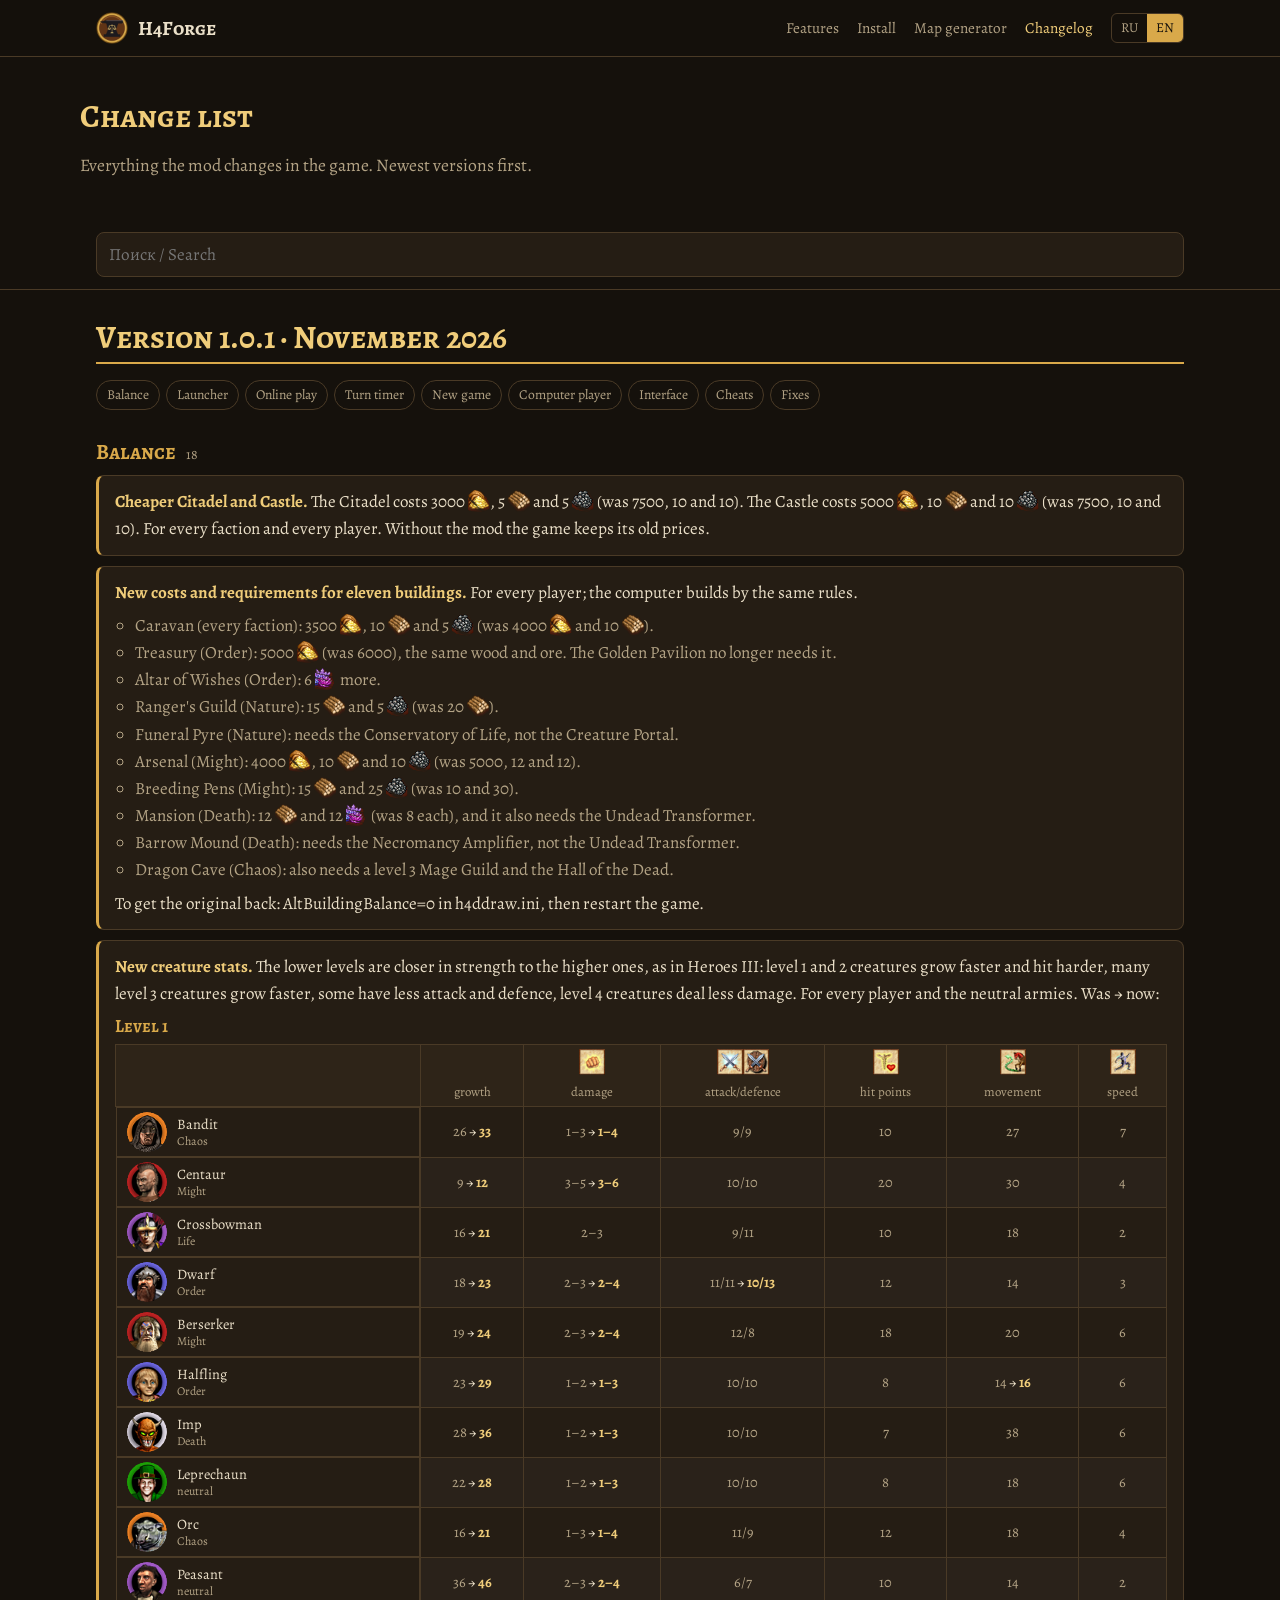
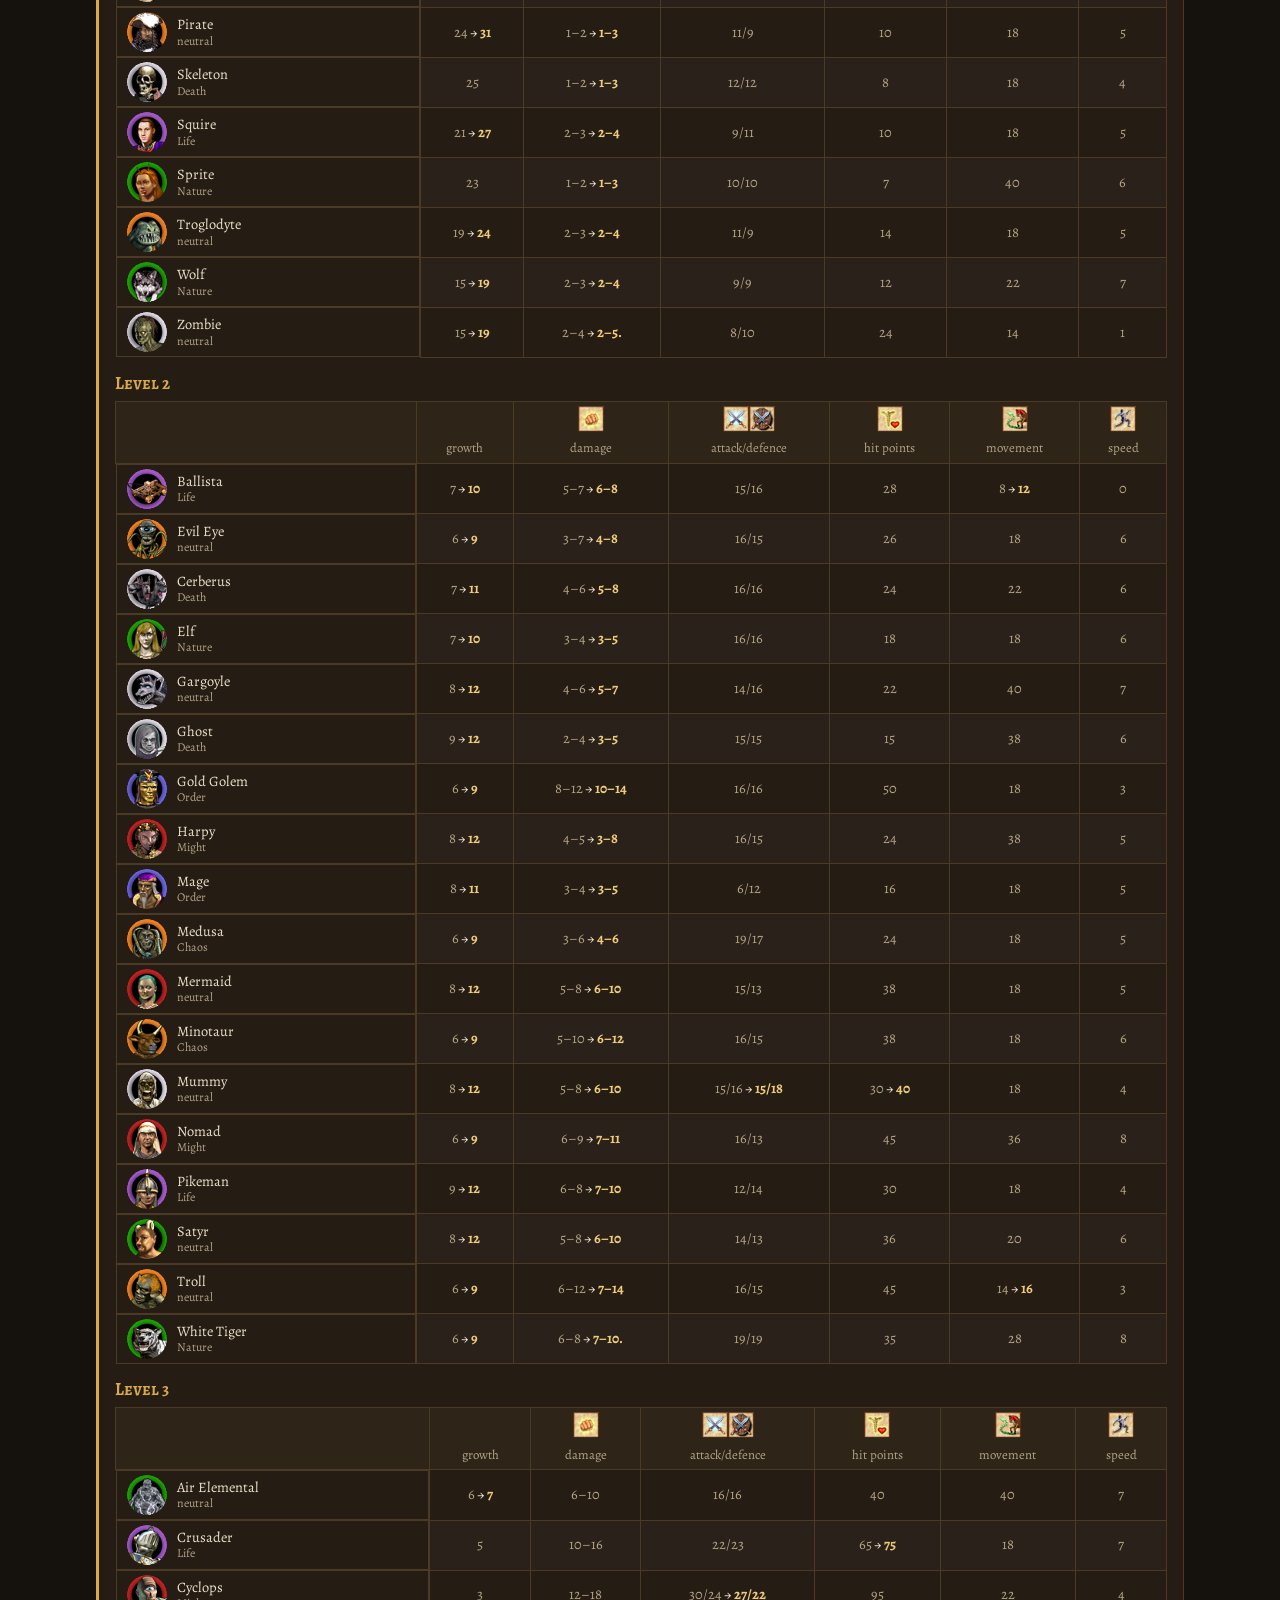
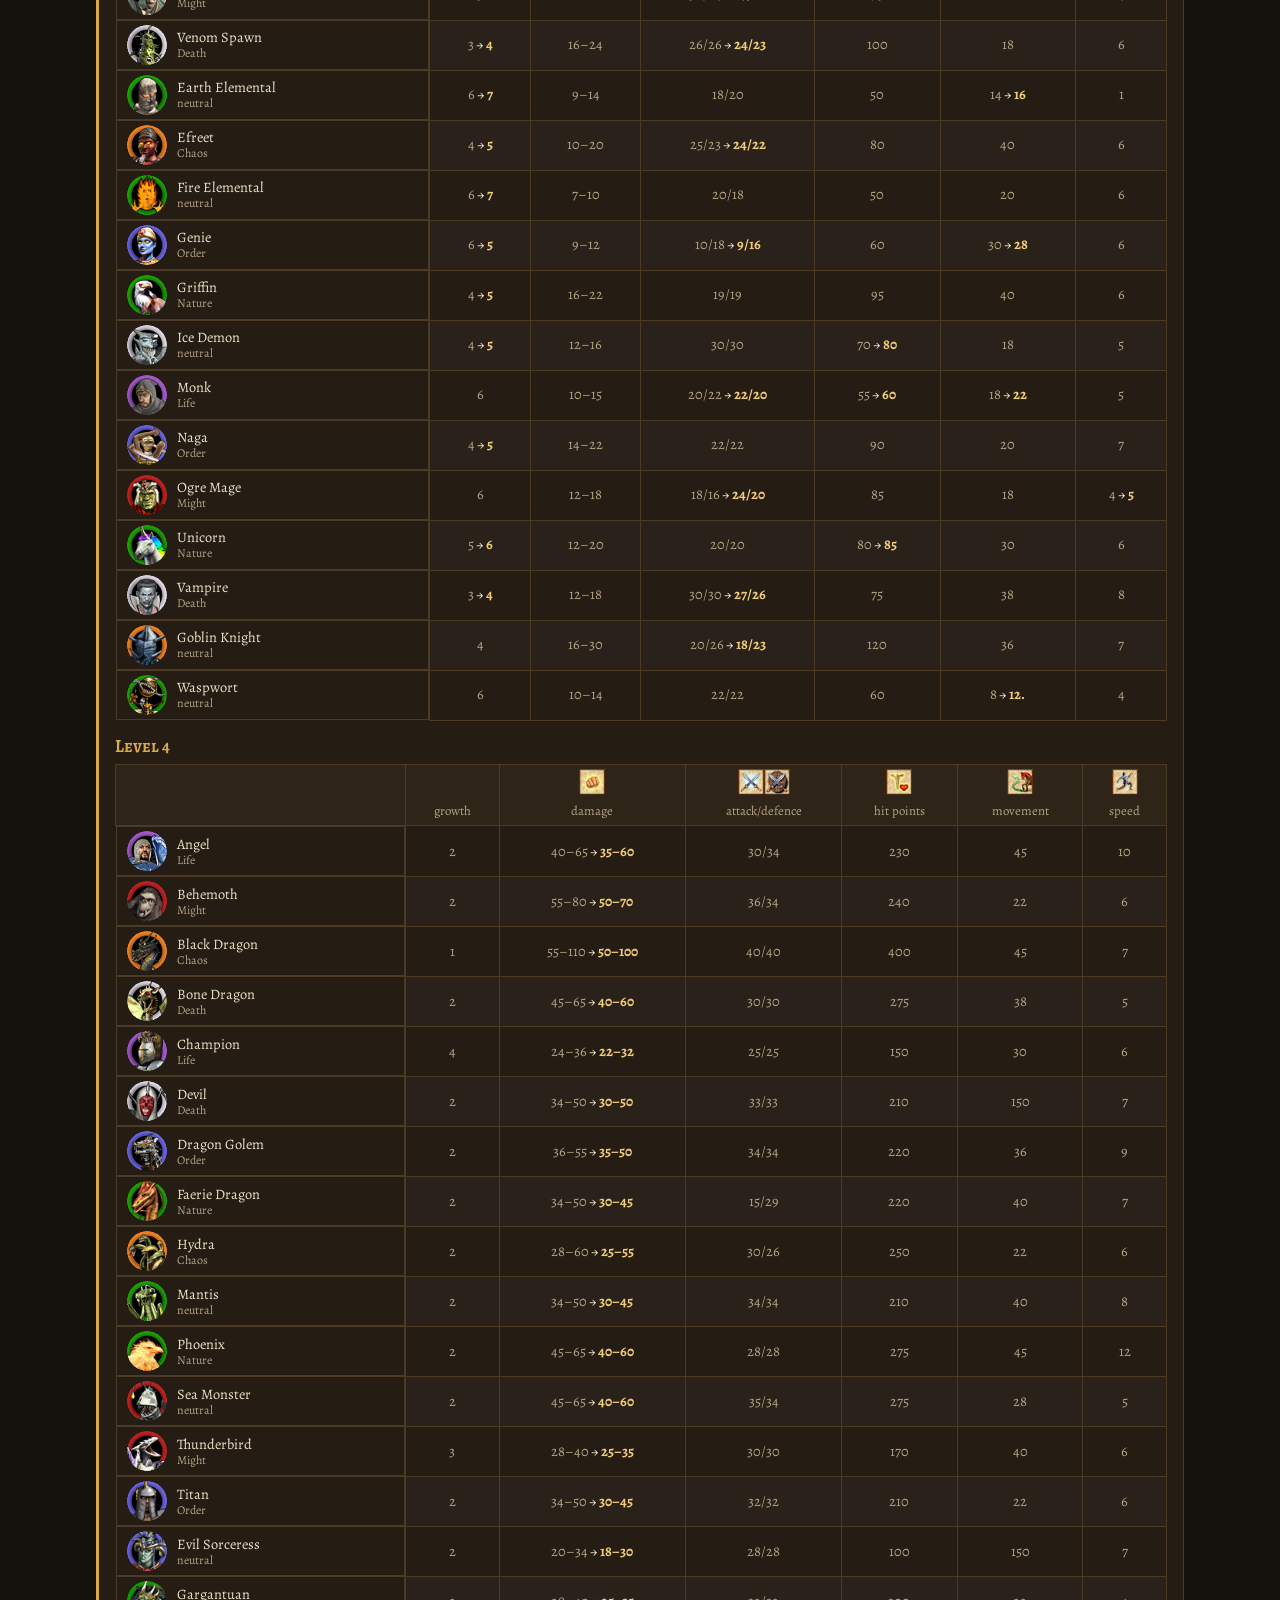
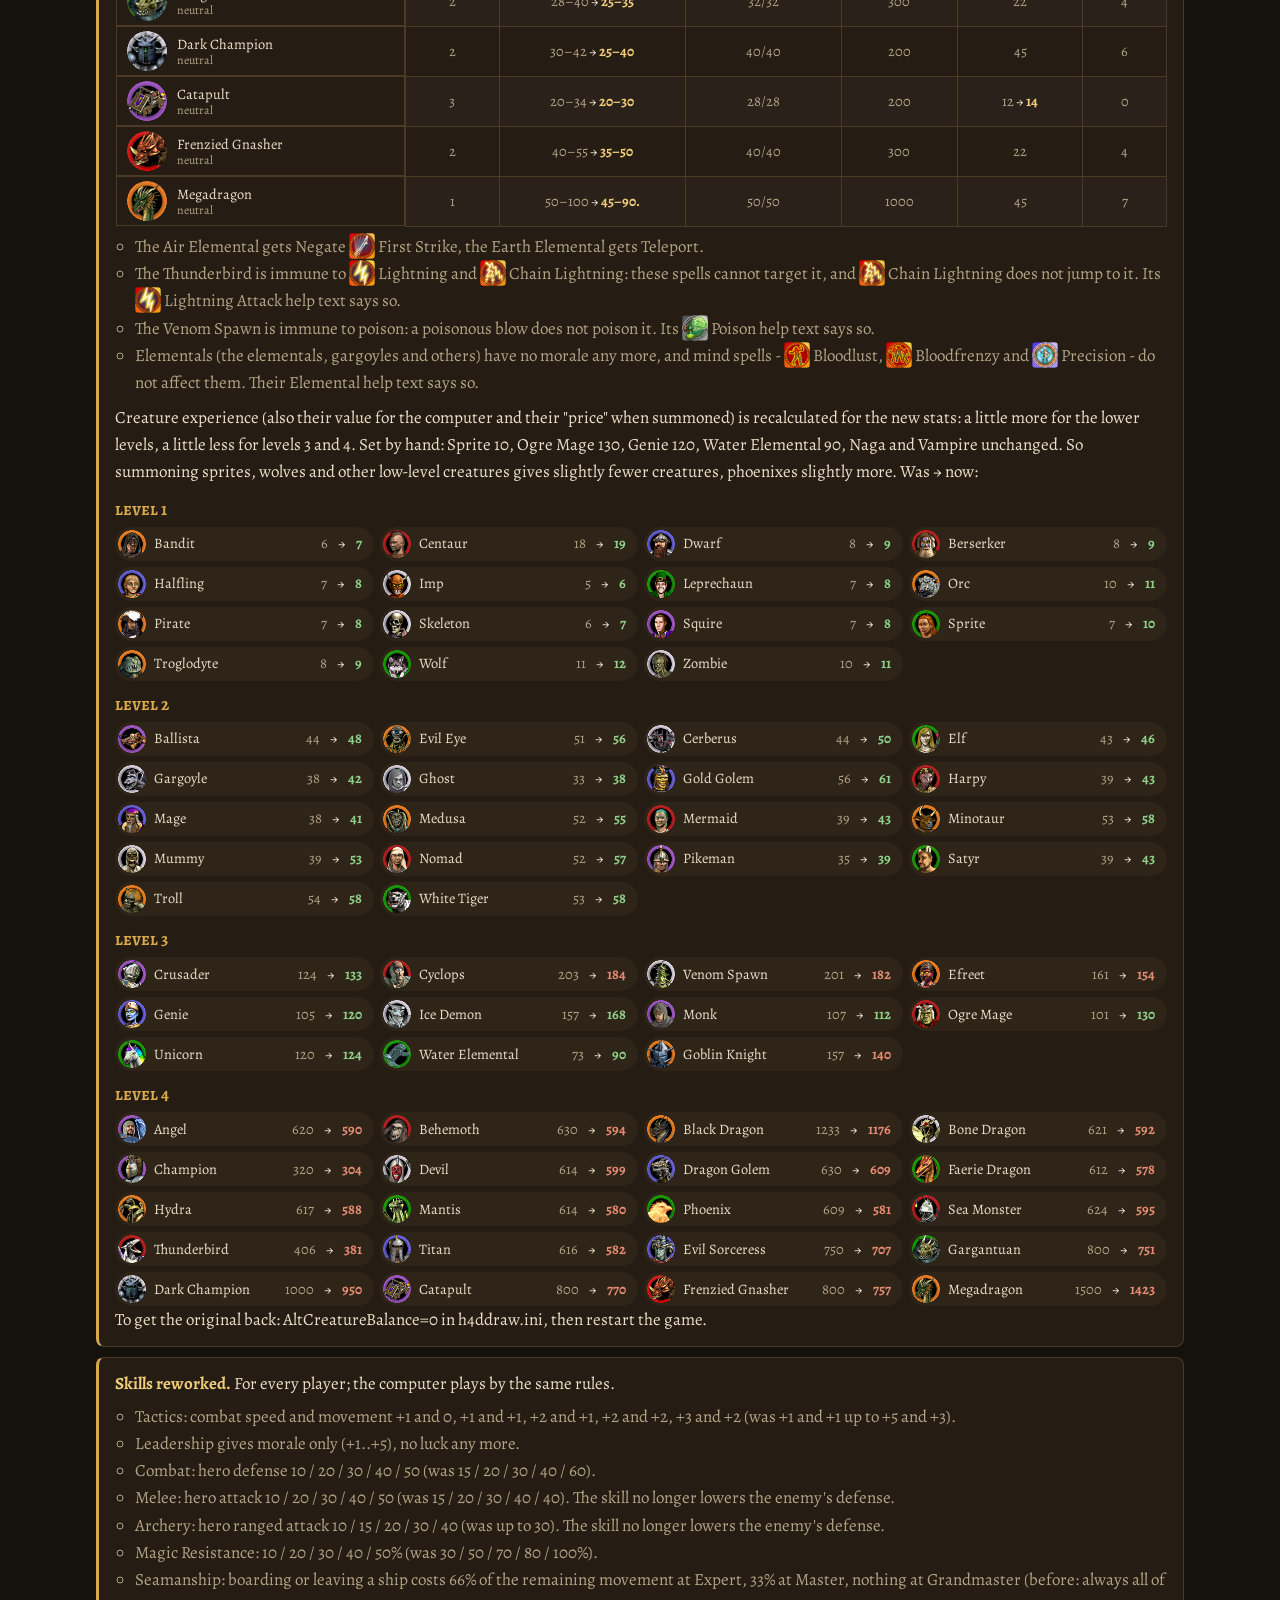
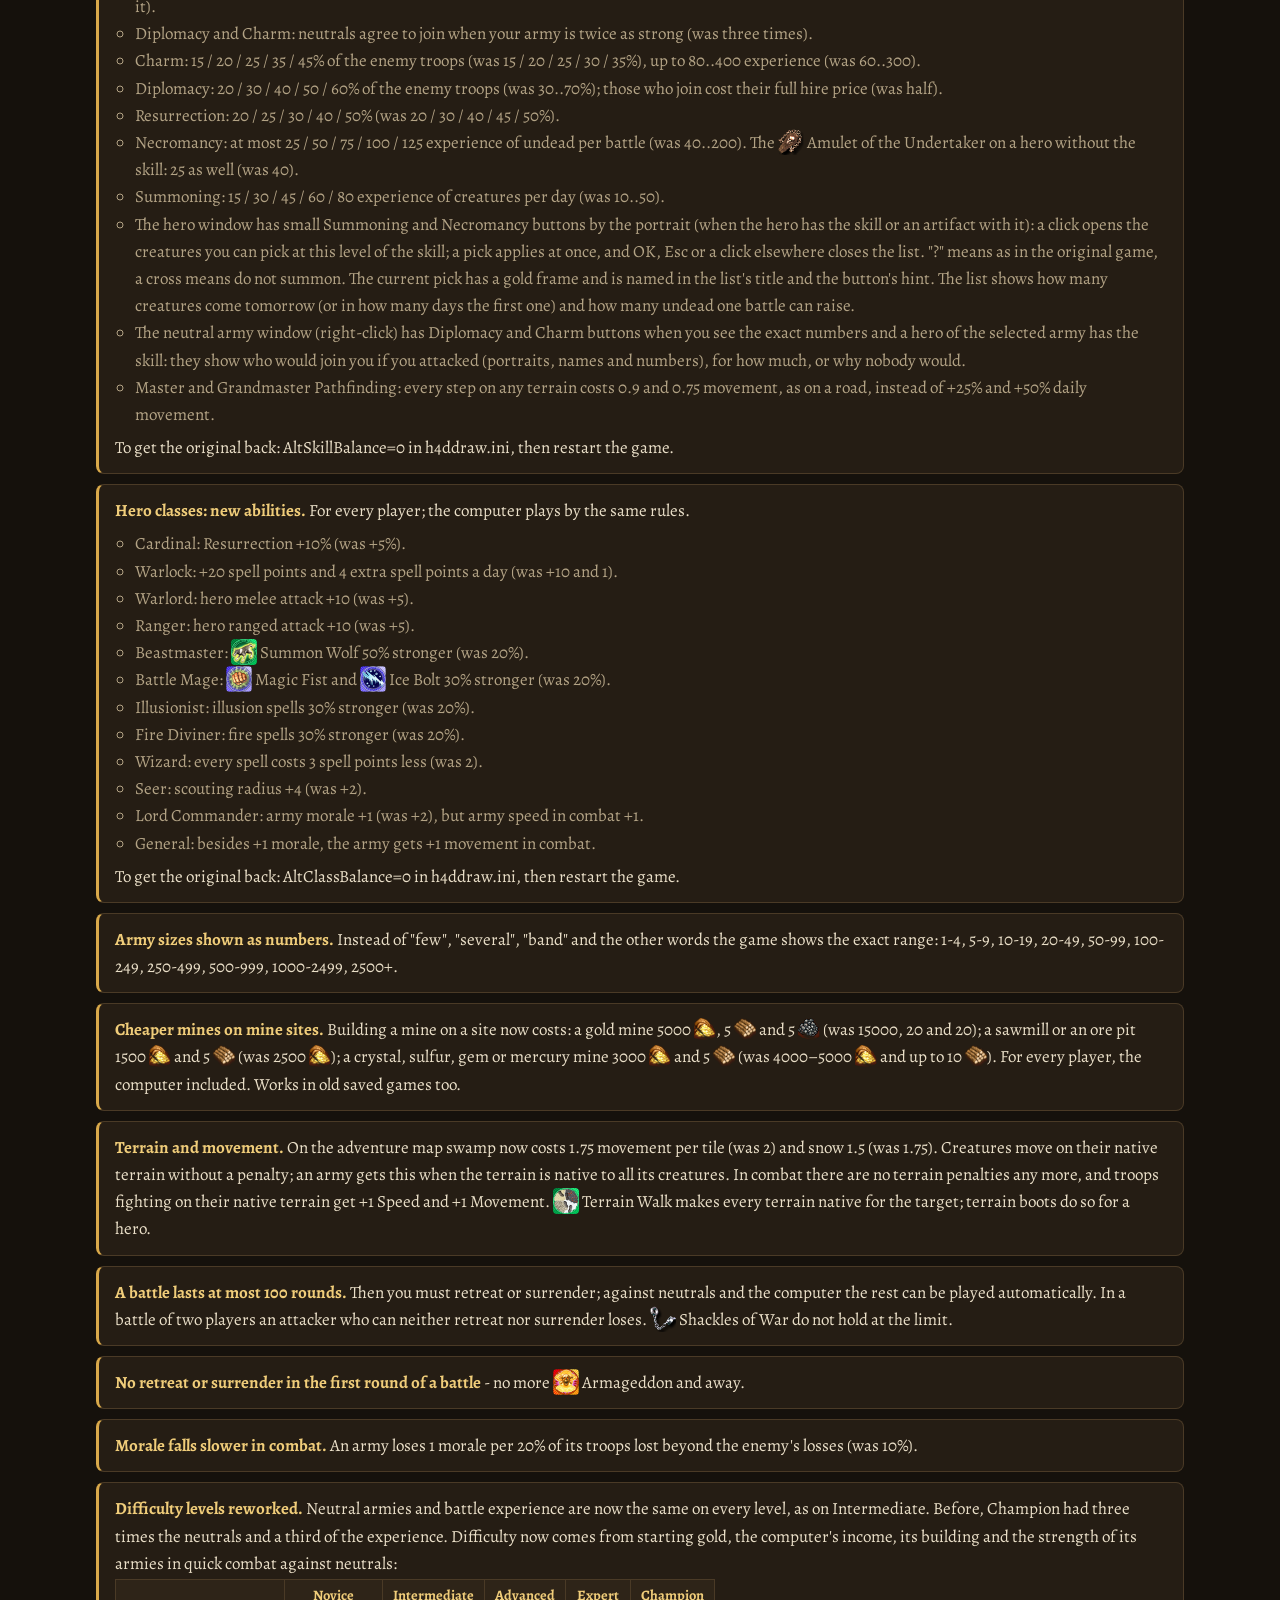
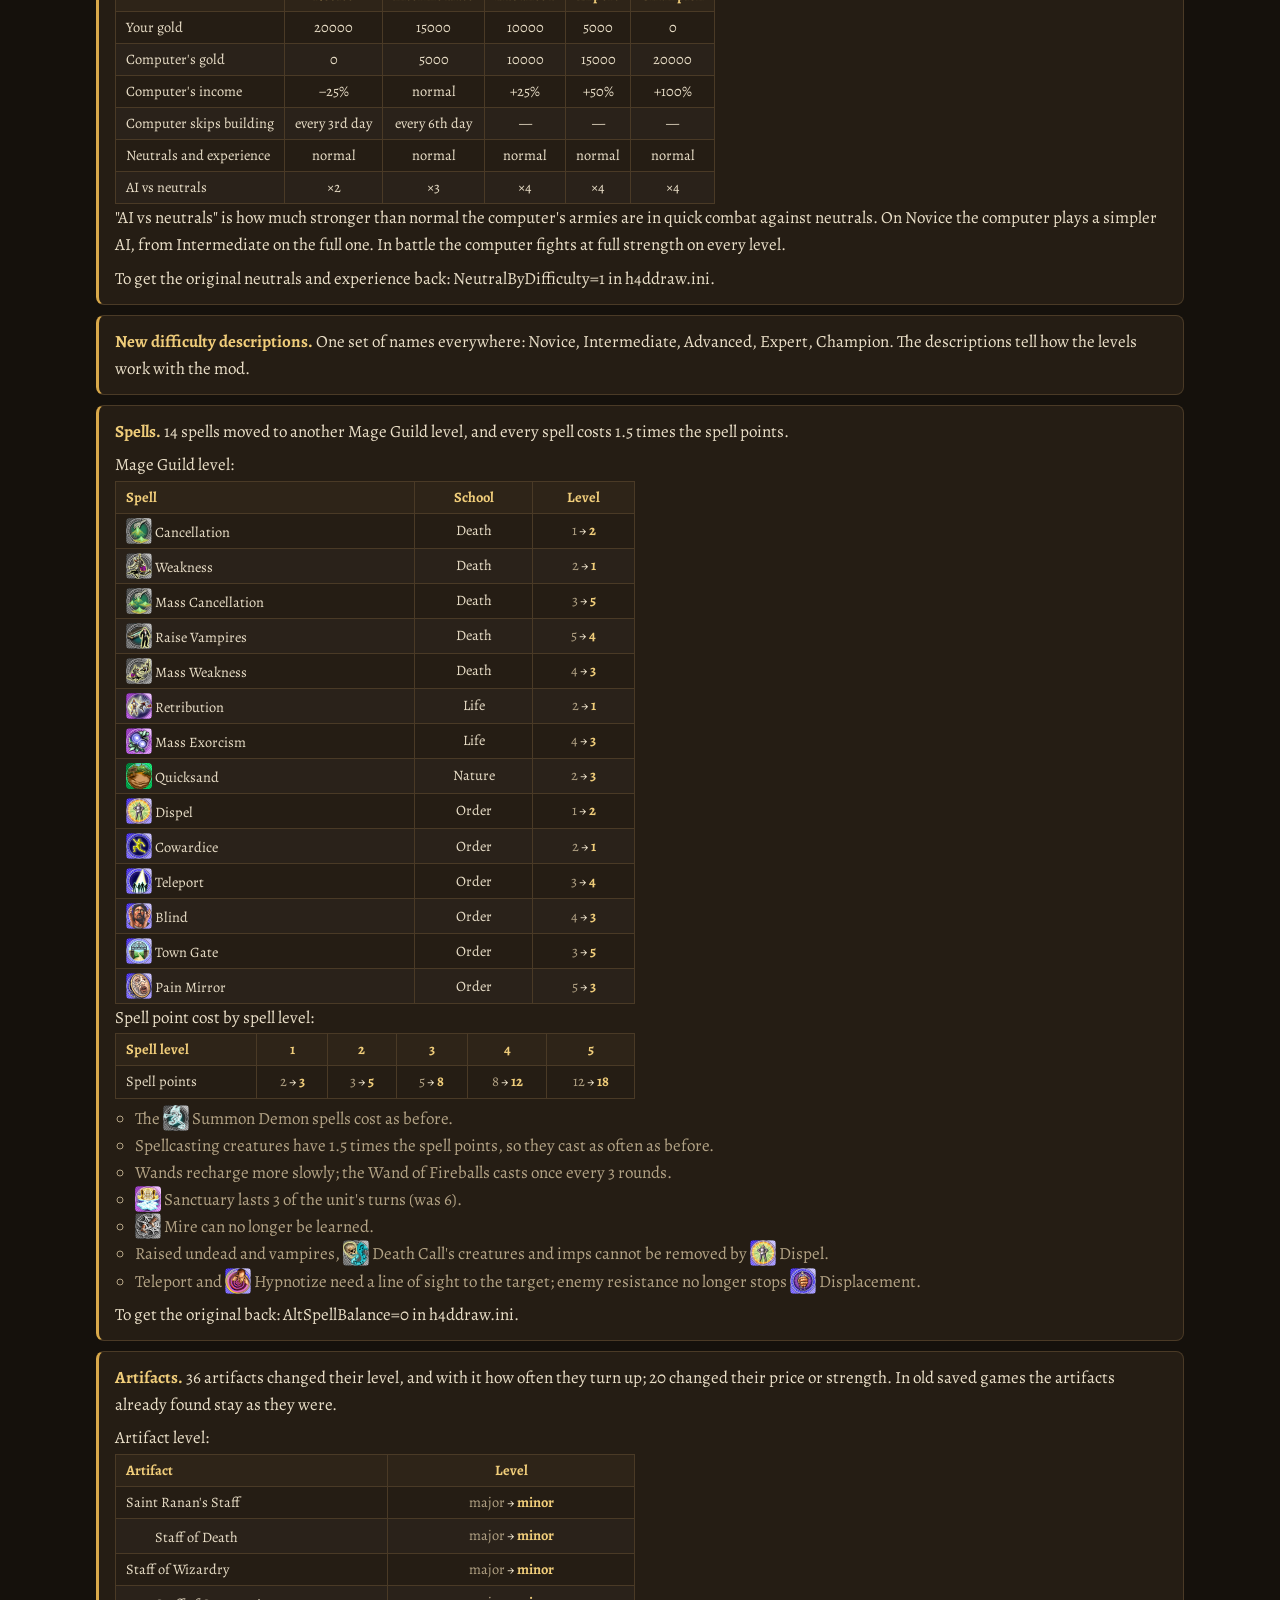
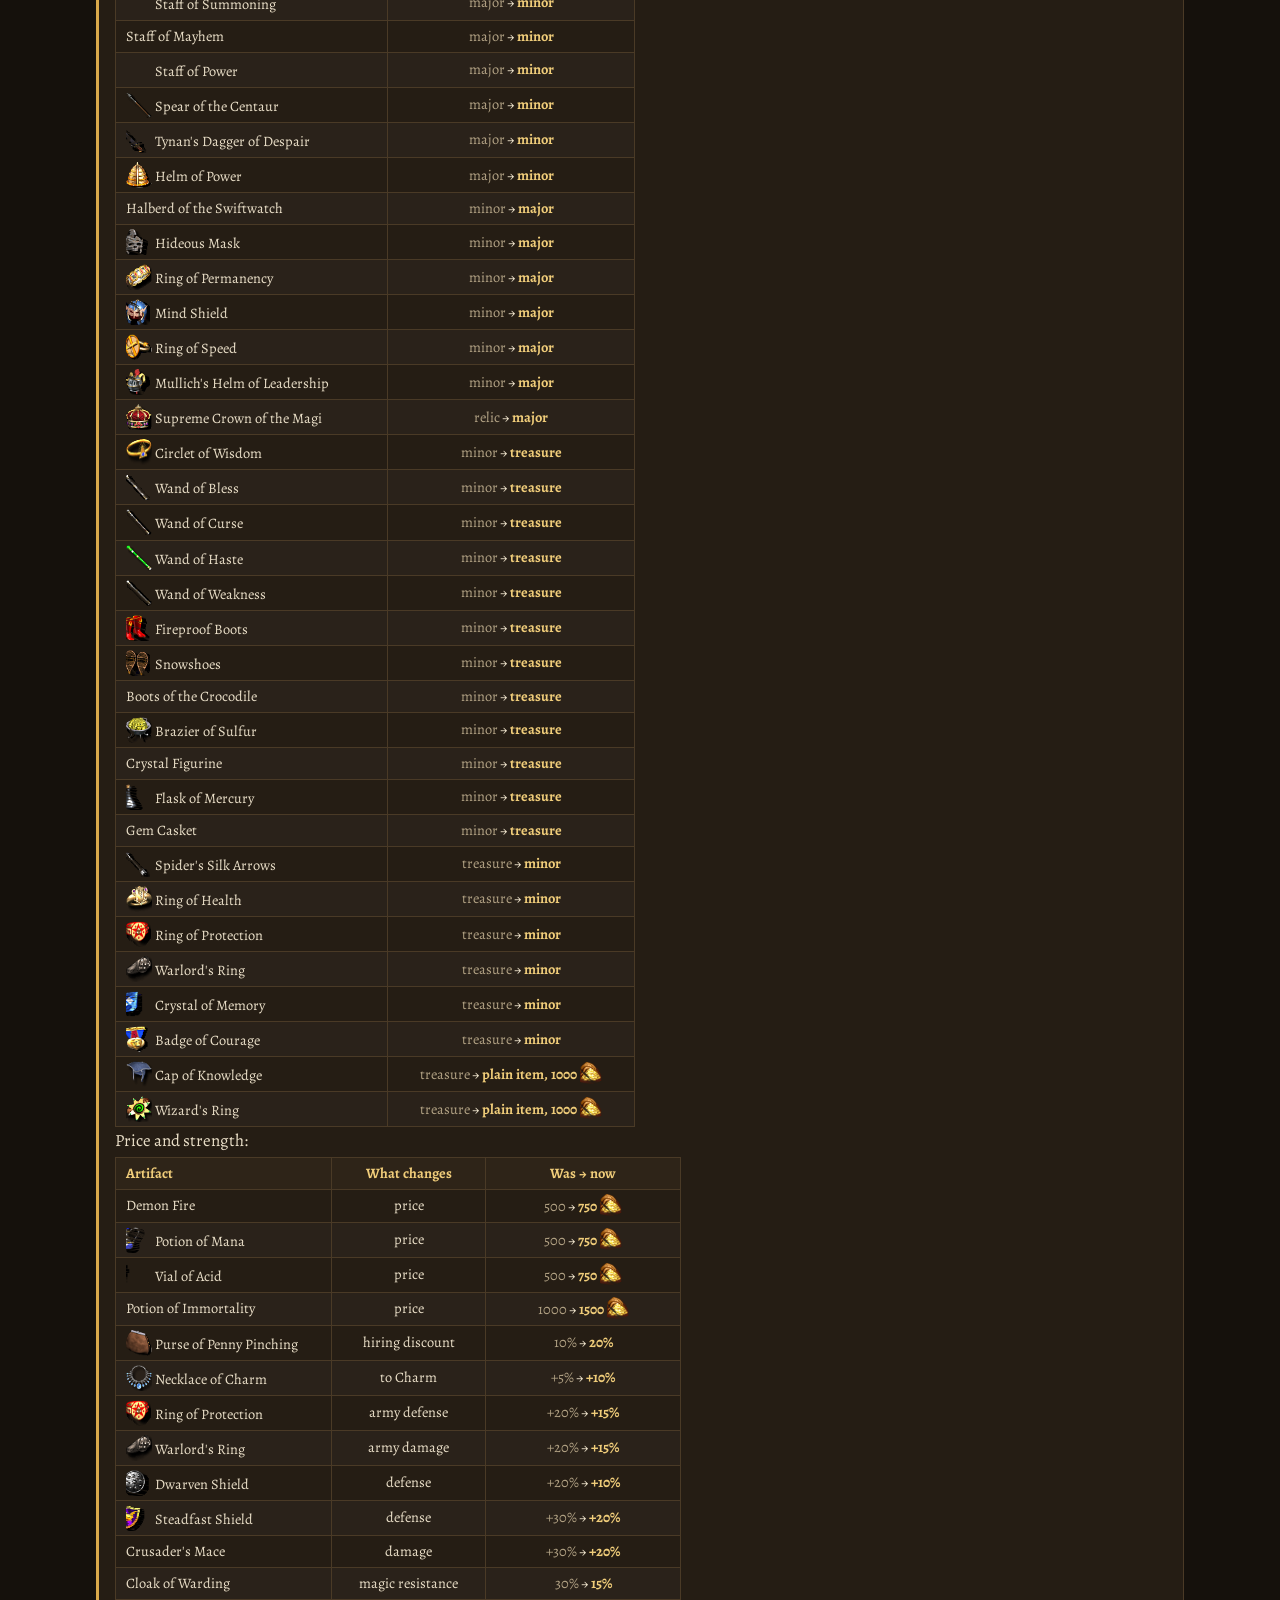
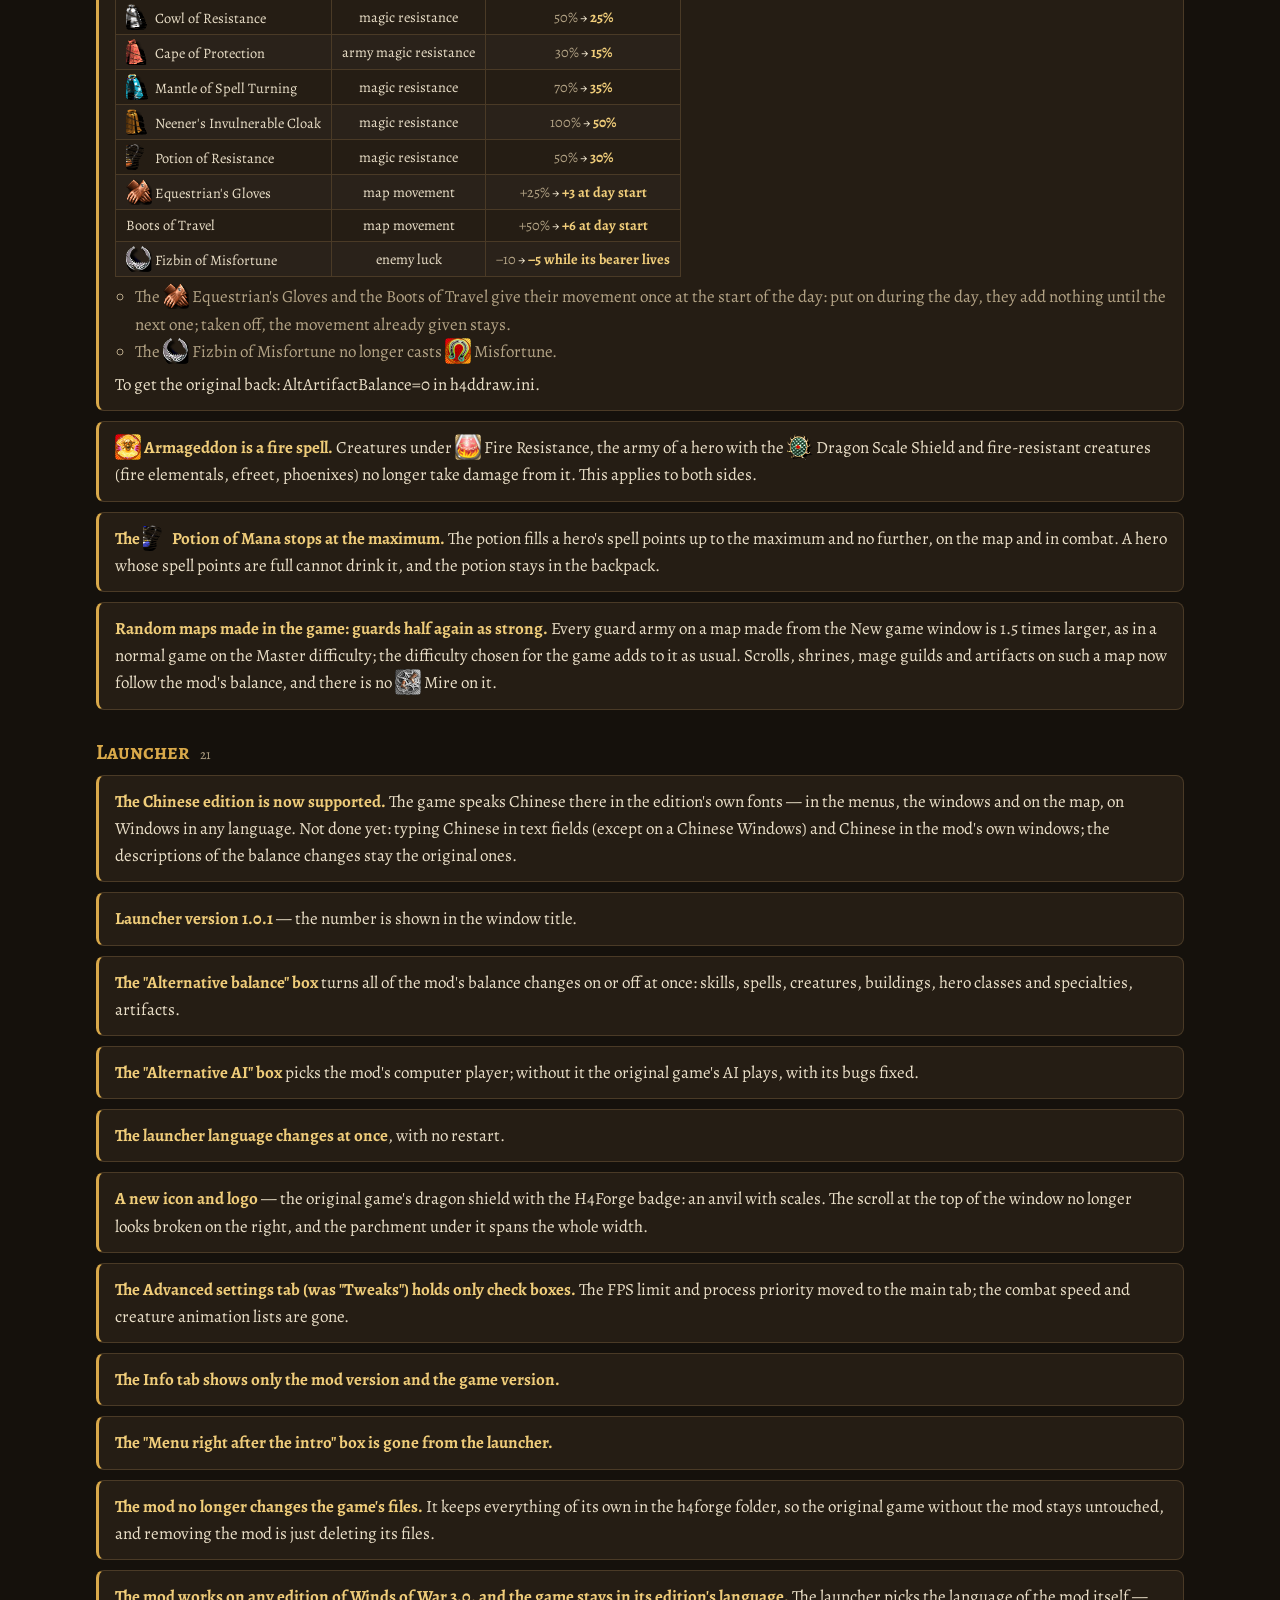
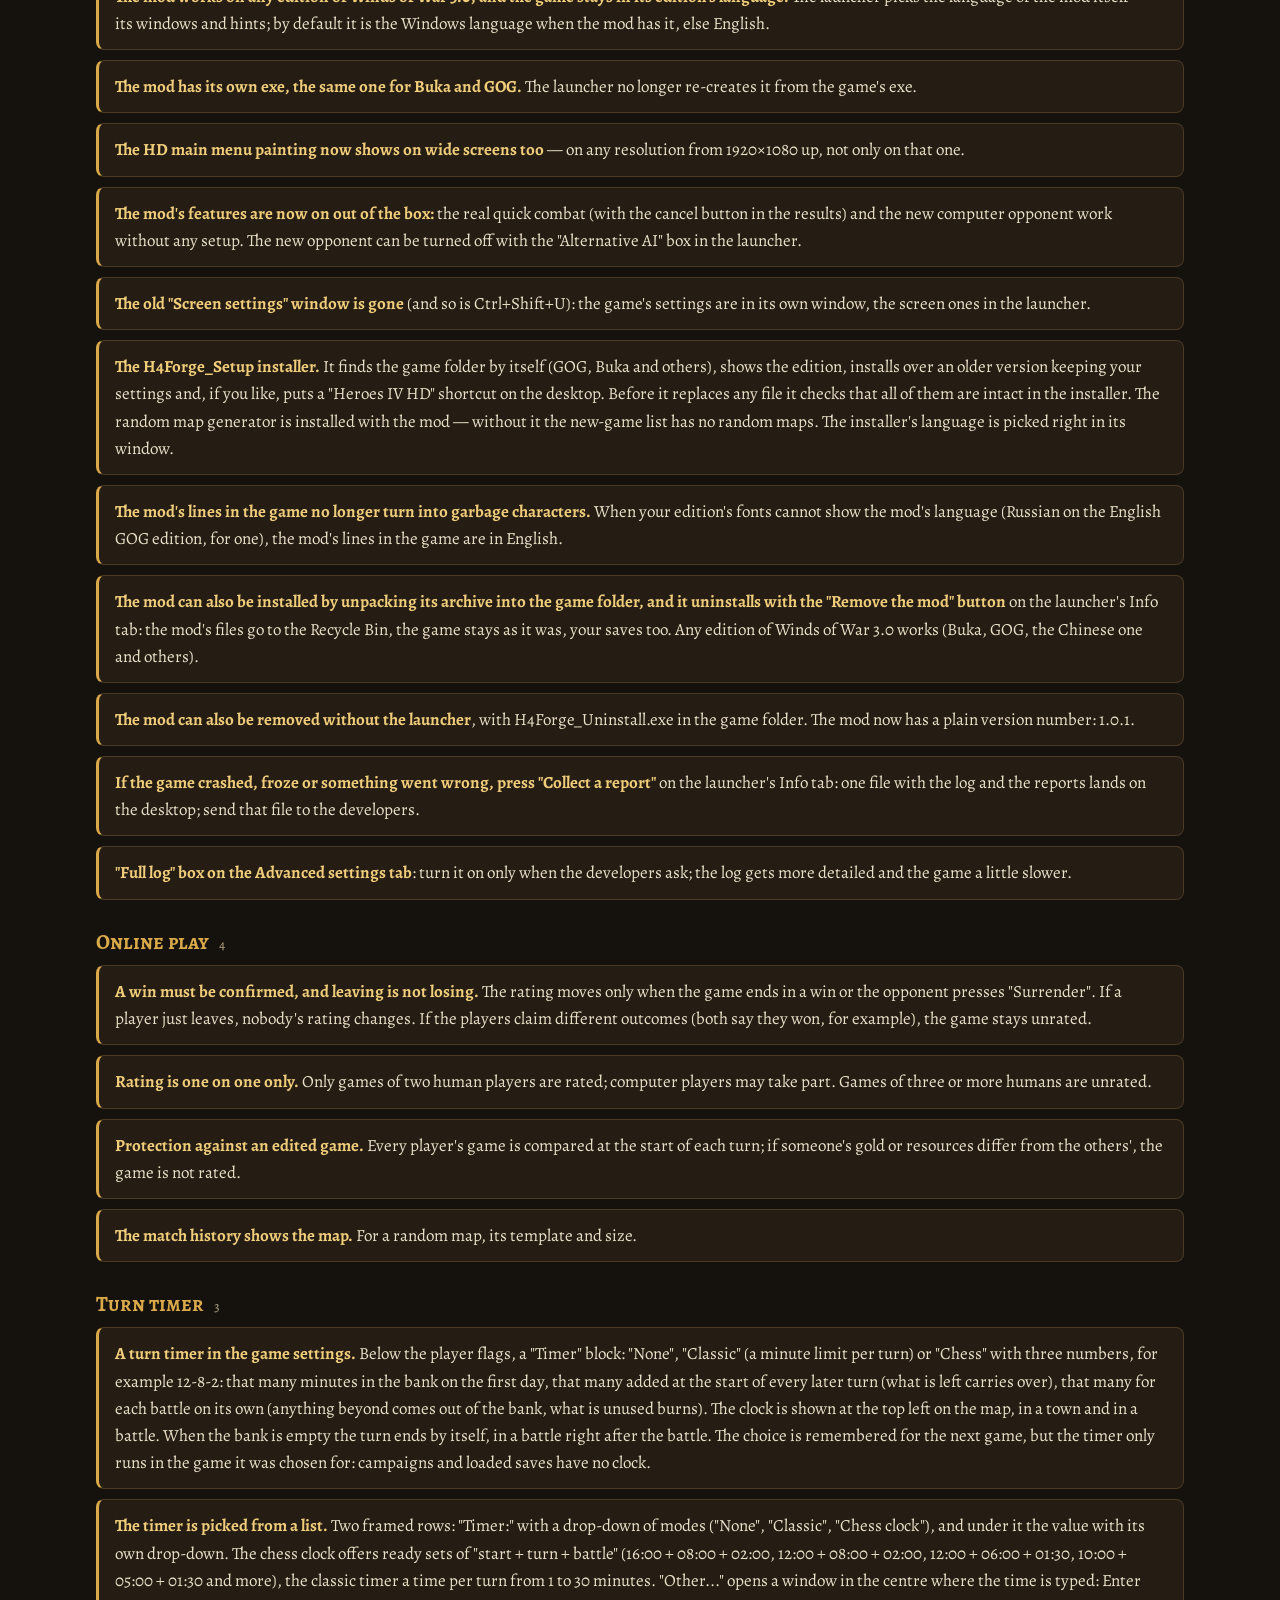
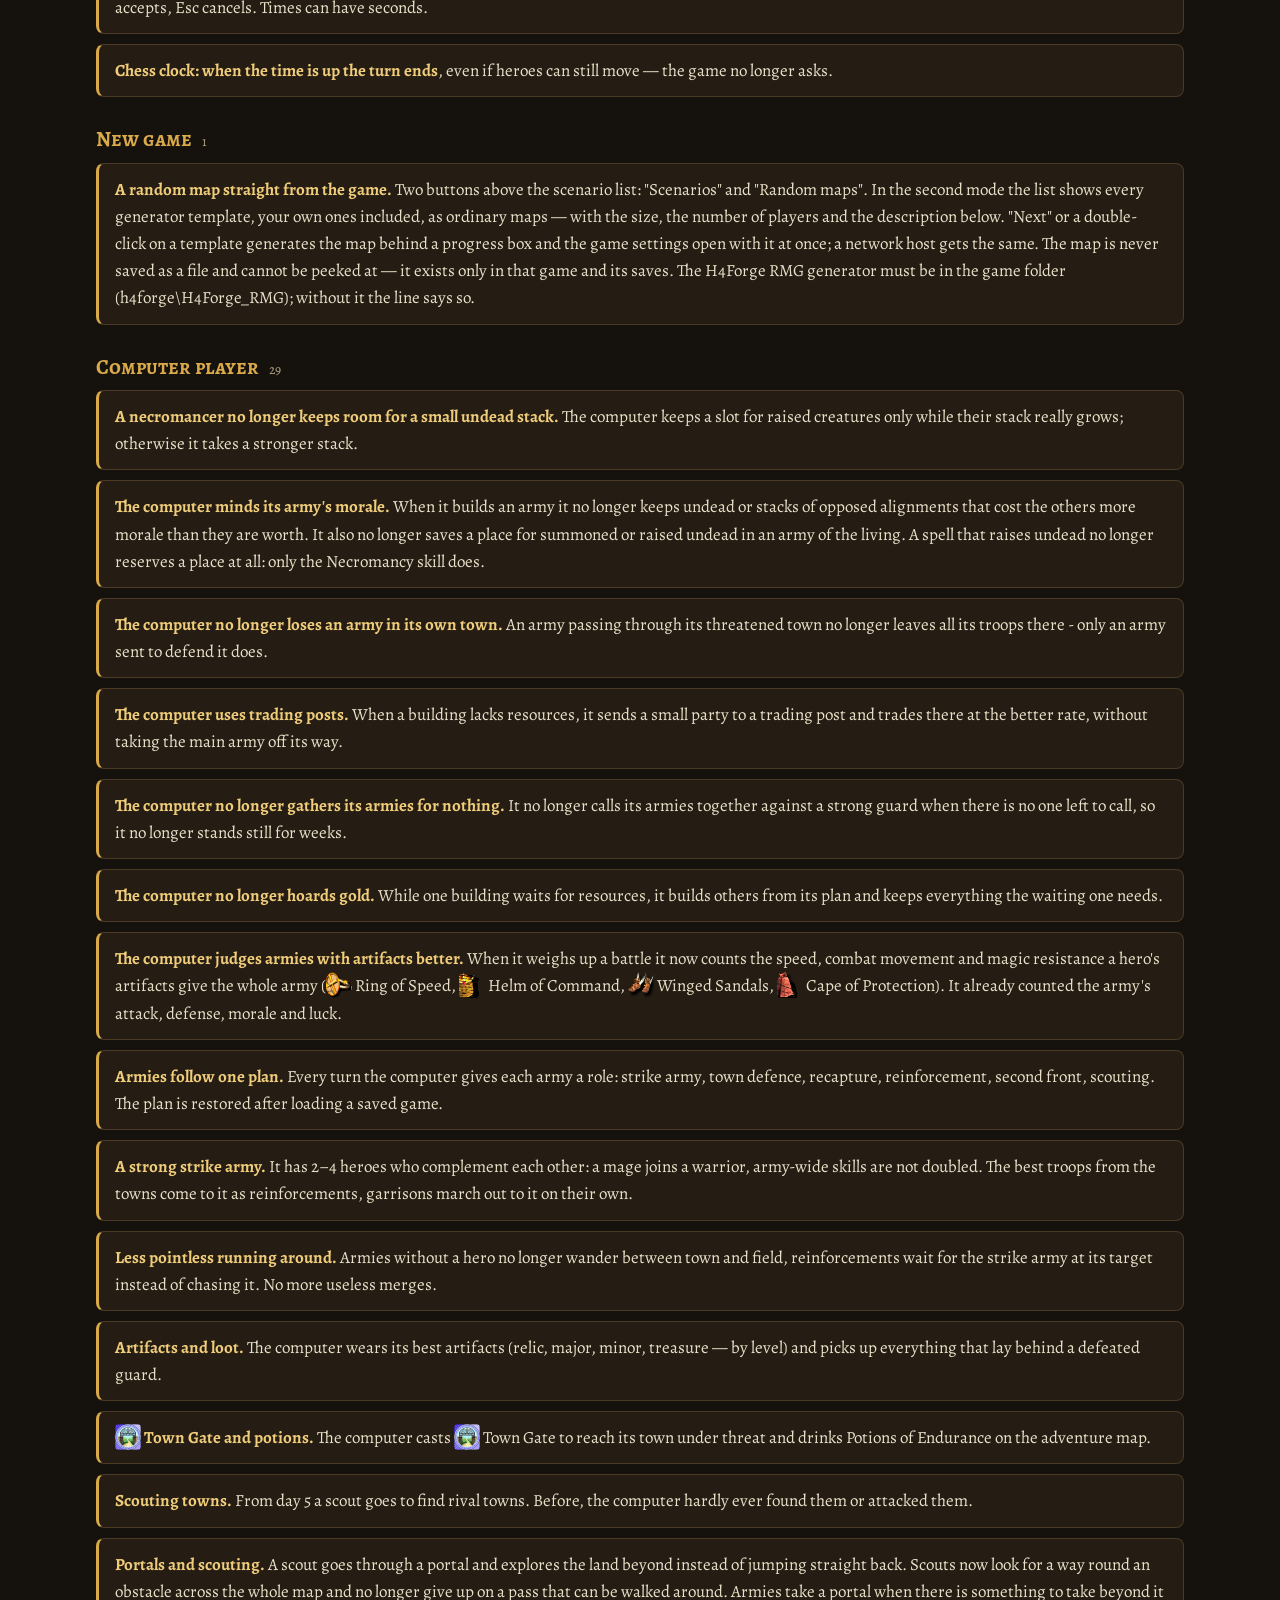
==== commit 3a5df3ab: "Spell and artifact tables" ====
--- a/changelog.html
+++ b/changelog.html
@@ -47,10 +47,10 @@
 <li class="entry"><p><strong>Предел боя — 100 раундов.</strong> Затем нужно отступить или откупиться, а против нейтралов и компьютера можно доиграть бой автоматически. В бою двух игроков нападающий, который не может ни отступить, ни откупиться, проигрывает. <img class="res item" src="img/artifacts/item/Shackles_of_War.png" alt="" loading="lazy">Оковы войны на пределе не мешают.</p></li>
 <li class="entry"><p><strong>В первом раунде боя нельзя отступить или откупиться</strong> — ударить Армагеддоном и сразу уйти больше не выйдет.</p></li>
 <li class="entry"><p><strong>Мораль в бою падает медленнее.</strong> Армия теряет 1 мораль за каждые 20% потерянных войск сверх потерь противника (было 10%).</p></li>
-<li class="entry"><p><strong>Уровни сложности переделаны.</strong> Нейтральные армии и опыт за бои теперь одинаковы на всех уровнях, как на Ученике. Раньше на Чемпионе нейтралов было втрое больше, а опыта втрое меньше. Сложность теперь задают золото на старте, доход компьютера, его стройка и сила его армий в быстром бою с нейтралами:</p><div class="tbl"><table><thead><tr><th></th><th>Новичок</th><th>Ученик</th><th>Мастер</th><th>Магистр</th><th>Чемпион</th></tr></thead><tbody><tr><td>Ваше золото</td><td>20000</td><td>15000</td><td>10000</td><td>5000</td><td>0</td></tr><tr><td>Золото компьютера</td><td>0</td><td>5000</td><td>10000</td><td>15000</td><td>20000</td></tr><tr><td>Доход компьютера</td><td>−25%</td><td>обычный</td><td>+25%</td><td>+50%</td><td>+100%</td></tr><tr><td>Компьютер не строит</td><td>каждый 3-й день</td><td>каждый 6-й день</td><td>—</td><td>—</td><td>—</td></tr><tr><td>Нейтралы и опыт</td><td>обычные</td><td>обычные</td><td>обычные</td><td>обычные</td><td>обычные</td></tr><tr><td>ИИ против нейтралов</td><td>×2</td><td>×3</td><td>×4</td><td>×4</td><td>×4</td></tr></tbody></table></div><p>«ИИ против нейтралов» — во сколько раз армии компьютера сильнее обычного в быстром бою с нейтралами. На Новичке компьютер играет упрощённым ИИ, с Ученика — полным. В бою компьютер на всех уровнях действует в полную силу.</p><p>Вернуть нейтралов и опыт как в оригинале: в файле h4ddraw.ini строка NeutralByDifficulty=1.</p></li>
+<li class="entry"><p><strong>Уровни сложности переделаны.</strong> Нейтральные армии и опыт за бои теперь одинаковы на всех уровнях, как на Ученике. Раньше на Чемпионе нейтралов было втрое больше, а опыта втрое меньше. Сложность теперь задают золото на старте, доход компьютера, его стройка и сила его армий в быстром бою с нейтралами:</p><div class="tbl"><table><thead><tr><th></th><th>Новичок</th><th>Ученик</th><th>Мастер</th><th>Магистр</th><th>Чемпион</th></tr></thead><tbody><tr><td class="name">Ваше золото</td><td>20000</td><td>15000</td><td>10000</td><td>5000</td><td>0</td></tr><tr><td class="name">Золото компьютера</td><td>0</td><td>5000</td><td>10000</td><td>15000</td><td>20000</td></tr><tr><td class="name">Доход компьютера</td><td>−25%</td><td>обычный</td><td>+25%</td><td>+50%</td><td>+100%</td></tr><tr><td class="name">Компьютер не строит</td><td>каждый 3-й день</td><td>каждый 6-й день</td><td>—</td><td>—</td><td>—</td></tr><tr><td class="name">Нейтралы и опыт</td><td>обычные</td><td>обычные</td><td>обычные</td><td>обычные</td><td>обычные</td></tr><tr><td class="name">ИИ против нейтралов</td><td>×2</td><td>×3</td><td>×4</td><td>×4</td><td>×4</td></tr></tbody></table></div><p>«ИИ против нейтралов» — во сколько раз армии компьютера сильнее обычного в быстром бою с нейтралами. На Новичке компьютер играет упрощённым ИИ, с Ученика — полным. В бою компьютер на всех уровнях действует в полную силу.</p><p>Вернуть нейтралов и опыт как в оригинале: в файле h4ddraw.ini строка NeutralByDifficulty=1.</p></li>
 <li class="entry"><p><strong>Новые описания уровней сложности.</strong> Одни названия везде: Новичок, Ученик, Мастер, Магистр, Чемпион. Описания рассказывают, как уровни работают с модом. Исправлены ошибки старого перевода.</p></li>
-<li class="entry"><p><strong>Заклинания.</strong> 14 заклинаний перенесены на другой уровень гильдии магов. Смерть: <img class="res item" src="img/spells/death/52/Cancellation.png" alt="" loading="lazy">Отмена чар 1→2, <img class="res item" src="img/spells/death/52/Weakness.png" alt="" loading="lazy">Слабость 2→1, <img class="res item" src="img/spells/death/52/Mass_Cancellation.png" alt="" loading="lazy">Общая отмена чар 3→5, <img class="res item" src="img/spells/death/52/Raise_Vampires.png" alt="" loading="lazy">Поднять вампиров 5→4, <img class="res item" src="img/spells/death/52/Mass_Weakness.png" alt="" loading="lazy">Общая слабость 4→3. Жизнь: <img class="res item" src="img/spells/life/52/Holy_Retribution.png" alt="" loading="lazy">Воздаяние 2→1, <img class="res item" src="img/spells/life/52/Mass_Exorcism.png" alt="" loading="lazy">Массовый экзорцизм 4→3. Природа: <img class="res item" src="img/spells/nature/52/Quicksand.png" alt="" loading="lazy">Зыбучие пески 2→3. Порядок: <img class="res item" src="img/spells/order/52/Dispel.png" alt="" loading="lazy">Снятие чар 1→2, <img class="res item" src="img/spells/order/52/Cowardice.png" alt="" loading="lazy">Трусость 2→1, Телепортация 3→4, <img class="res item" src="img/spells/order/52/Blind.png" alt="" loading="lazy">Ослепление 4→3, <img class="res item" src="img/spells/order/52/Town_Gate.png" alt="" loading="lazy">Врата города 3→5, <img class="res item" src="img/spells/order/52/Pain_Mirror.png" alt="" loading="lazy">Зеркало боли 5→3. Все заклинания стоят в 1,5 раза больше маны: по уровням 3 / 5 / 8 / 12 / 18 (было 2 / 3 / 5 / 8 / 12); призыв демонов — как раньше. У существ-магов маны в 1,5 раза больше, поэтому колдуют они столько же. Жезлы перезаряжаются дольше; жезл огненных шаров колдует раз в 3 раунда. Святилище держится 3 хода отряда (было 6). Трясину больше нельзя выучить. Поднятых мертвецов, вампиров, призванных Зовом смерти и бесов нельзя снять «Снятием чар». Телепортации и Гипнозу нужна прямая видимость цели; Смещение не отражается сопротивлением врага. Вернуть оригинал: в файле h4ddraw.ini строка AltSpellBalance=0.</p></li>
-<li class="entry"><p><strong>Артефакты.</strong> 36 артефактов сменили уровень, а значит, и то, как часто они попадаются. Стали малыми (были большими): посохи Святого Ранана, Смерти, Волшебства, Призыва, Хаоса и Силы, Копьё кентавра, Кинжал Тинана, <img class="res item" src="img/artifacts/armor/Helm_Of_Power.png" alt="" loading="lazy">Шлем силы. Стали большими: Алебарда стражи, Ужасная маска, <img class="res item" src="img/artifacts/item/Ring_of_Permanency.png" alt="" loading="lazy">Кольцо постоянства, <img class="res item" src="img/artifacts/armor/Mind_Shield.png" alt="" loading="lazy">Щит разума, <img class="res item" src="img/artifacts/item/Ring_Of_Speed.png" alt="" loading="lazy">Кольцо скорости, Шлем Маллиха (были малыми), Высшая корона магов (была реликвией). Стали сокровищами (были малыми): <img class="res item" src="img/artifacts/armor/Circlet_of_Wisdom.png" alt="" loading="lazy">Венец мудрости, жезлы Благословения, Проклятия, Ускорения и Слабости, Огнеупорные сапоги, <img class="res item" src="img/artifacts/armor/Snowshoes.png" alt="" loading="lazy">Снегоступы, Сапоги крокодила, Жаровня серы, Кристальная фигурка, Фляга ртути, Шкатулка самоцветов. Стали малыми (были сокровищами): Шёлковые стрелы, <img class="res item" src="img/artifacts/item/Ring_of_Health.png" alt="" loading="lazy">Кольцо здоровья, Кольцо защиты, Кольцо полководца, <img class="res item" src="img/artifacts/item/Crystal_Of_Memory.png" alt="" loading="lazy">Кристалл памяти, Знак мужества. Шапка знаний и Кольцо волшебника — теперь обычные предметы за 1000 <img class="res" src="img/materials/32/Gold.png" alt="золота" title="золота" loading="lazy">. Огонь демона, Зелье маны и Флакон кислоты стоят 750 <img class="res" src="img/materials/32/Gold.png" alt="золота" title="золота" loading="lazy"> (было 500), Нектар бессмертия — 1500 (было 1000). Кошель скряги даёт скидку на найм 20% (было 10%), Ожерелье очарования — +10% к очарованию (было 5%), Кольцо защиты и Кольцо полководца — +15% армии (было 20%). Щиты и булава слабее: Гномий щит +10% к защите (было 20%), Стойкий щит +20% (было 30%), Булава крестоносца +20% к урону (было 30%). Сопротивление магии вдвое меньше: Плащ оберега 15%, Капюшон сопротивления 25%, Плащ защиты 15% для всей армии, Мантия отражения чар 35%, Неуязвимый плащ Нинера 50%. Перчатки наездника дают +3 хода, Сапоги странника +6 (было +25% и +50%) — один раз в начале дня: если надеть их посреди дня, прибавка будет только со следующего, а если снять — полученный ход останется. Зелье сопротивления даёт 30% к сопротивлению магии (было 50%). <img class="res item" src="img/artifacts/item/Fizbin_of_Misfortune.png" alt="" loading="lazy">Символ неудачи даёт врагам −5 удачи (было: «Неудача», −10), и только пока его носитель жив в бою. В старых сохранениях уже найденные артефакты остаются прежними. Вернуть оригинал: в файле h4ddraw.ini строка AltArtifactBalance=0.</p></li>
+<li class="entry"><p><strong>Заклинания.</strong> 14 заклинаний перенесены на другой уровень гильдии магов, все заклинания стоят в 1,5 раза больше маны.</p><p>Уровень в гильдии магов:</p><div class="tbl"><table><thead><tr><th>Заклинание</th><th>Школа</th><th>Уровень</th></tr></thead><tbody><tr><td class="name"><img class="res item" src="img/spells/death/52/Cancellation.png" alt="" loading="lazy">Отмена чар</td><td>Смерть</td><td><span class="old">1</span>&#8239;→&#8239;<b>2</b></td></tr><tr><td class="name"><img class="res item" src="img/spells/death/52/Weakness.png" alt="" loading="lazy">Слабость</td><td>Смерть</td><td><span class="old">2</span>&#8239;→&#8239;<b>1</b></td></tr><tr><td class="name"><img class="res item" src="img/spells/death/52/Mass_Cancellation.png" alt="" loading="lazy">Общая отмена чар</td><td>Смерть</td><td><span class="old">3</span>&#8239;→&#8239;<b>5</b></td></tr><tr><td class="name"><img class="res item" src="img/spells/death/52/Raise_Vampires.png" alt="" loading="lazy">Поднять вампиров</td><td>Смерть</td><td><span class="old">5</span>&#8239;→&#8239;<b>4</b></td></tr><tr><td class="name"><img class="res item" src="img/spells/death/52/Mass_Weakness.png" alt="" loading="lazy">Общая слабость</td><td>Смерть</td><td><span class="old">4</span>&#8239;→&#8239;<b>3</b></td></tr><tr><td class="name"><img class="res item" src="img/spells/life/52/Holy_Retribution.png" alt="" loading="lazy">Воздаяние</td><td>Жизнь</td><td><span class="old">2</span>&#8239;→&#8239;<b>1</b></td></tr><tr><td class="name"><img class="res item" src="img/spells/life/52/Mass_Exorcism.png" alt="" loading="lazy">Массовый экзорцизм</td><td>Жизнь</td><td><span class="old">4</span>&#8239;→&#8239;<b>3</b></td></tr><tr><td class="name"><img class="res item" src="img/spells/nature/52/Quicksand.png" alt="" loading="lazy">Зыбучие пески</td><td>Природа</td><td><span class="old">2</span>&#8239;→&#8239;<b>3</b></td></tr><tr><td class="name"><img class="res item" src="img/spells/order/52/Dispel.png" alt="" loading="lazy">Снятие чар</td><td>Порядок</td><td><span class="old">1</span>&#8239;→&#8239;<b>2</b></td></tr><tr><td class="name"><img class="res item" src="img/spells/order/52/Cowardice.png" alt="" loading="lazy">Трусость</td><td>Порядок</td><td><span class="old">2</span>&#8239;→&#8239;<b>1</b></td></tr><tr><td class="name"><img class="res item" src="img/spells/order/52/Teleport.png" alt="" loading="lazy">Телепортация</td><td>Порядок</td><td><span class="old">3</span>&#8239;→&#8239;<b>4</b></td></tr><tr><td class="name"><img class="res item" src="img/spells/order/52/Blind.png" alt="" loading="lazy">Ослепление</td><td>Порядок</td><td><span class="old">4</span>&#8239;→&#8239;<b>3</b></td></tr><tr><td class="name"><img class="res item" src="img/spells/order/52/Town_Gate.png" alt="" loading="lazy">Врата города</td><td>Порядок</td><td><span class="old">3</span>&#8239;→&#8239;<b>5</b></td></tr><tr><td class="name"><img class="res item" src="img/spells/order/52/Pain_Mirror.png" alt="" loading="lazy">Зеркало боли</td><td>Порядок</td><td><span class="old">5</span>&#8239;→&#8239;<b>3</b></td></tr></tbody></table></div><p>Цена в мане по уровням заклинаний:</p><div class="tbl"><table><thead><tr><th>Уровень заклинания</th><th>1</th><th>2</th><th>3</th><th>4</th><th>5</th></tr></thead><tbody><tr><td class="name">Мана</td><td><span class="old">2</span>&#8239;→&#8239;<b>3</b></td><td><span class="old">3</span>&#8239;→&#8239;<b>5</b></td><td><span class="old">5</span>&#8239;→&#8239;<b>8</b></td><td><span class="old">8</span>&#8239;→&#8239;<b>12</b></td><td><span class="old">12</span>&#8239;→&#8239;<b>18</b></td></tr></tbody></table></div><ul><li>Призыв демонов стоит как раньше.</li><li>У существ-магов маны в 1,5 раза больше, поэтому колдуют они столько же.</li><li>Жезлы перезаряжаются дольше; жезл огненных шаров колдует раз в 3 раунда.</li><li>Святилище держится 3 хода отряда (было 6).</li><li>Трясину больше нельзя выучить.</li><li>Поднятых мертвецов, вампиров, призванных Зовом смерти и бесов нельзя снять «Снятием чар».</li><li>Телепортации и Гипнозу нужна прямая видимость цели; Смещение не отражается сопротивлением врага.</li></ul><p>Вернуть оригинал: в файле h4ddraw.ini строка AltSpellBalance=0.</p></li>
+<li class="entry"><p><strong>Артефакты.</strong> 36 артефактов сменили уровень, а значит, и то, как часто они попадаются; у 20 изменились цена или сила. В старых сохранениях уже найденные артефакты остаются прежними.</p><p>Уровень артефакта:</p><div class="tbl"><table><thead><tr><th>Артефакт</th><th>Уровень</th></tr></thead><tbody><tr><td class="name">Посох Святого Ранана</td><td><span class="old">большой</span>&#8239;→&#8239;<b>малый</b></td></tr><tr><td class="name"><img class="res item" src="img/artifacts/weapon/Staff_of_Death.png" alt="" loading="lazy">Посох Смерти</td><td><span class="old">большой</span>&#8239;→&#8239;<b>малый</b></td></tr><tr><td class="name">Посох Волшебства</td><td><span class="old">большой</span>&#8239;→&#8239;<b>малый</b></td></tr><tr><td class="name"><img class="res item" src="img/artifacts/weapon/Staff_of_Summoning.png" alt="" loading="lazy">Посох Призыва</td><td><span class="old">большой</span>&#8239;→&#8239;<b>малый</b></td></tr><tr><td class="name">Посох Хаоса</td><td><span class="old">большой</span>&#8239;→&#8239;<b>малый</b></td></tr><tr><td class="name"><img class="res item" src="img/artifacts/weapon/Staff_of_Power.png" alt="" loading="lazy">Посох Силы</td><td><span class="old">большой</span>&#8239;→&#8239;<b>малый</b></td></tr><tr><td class="name"><img class="res item" src="img/artifacts/weapon/Centaurs_Spear.png" alt="" loading="lazy">Копьё кентавра</td><td><span class="old">большой</span>&#8239;→&#8239;<b>малый</b></td></tr><tr><td class="name"><img class="res item" src="img/artifacts/weapon/Tynans_Dagger_of_Despair.png" alt="" loading="lazy">Кинжал Тинана</td><td><span class="old">большой</span>&#8239;→&#8239;<b>малый</b></td></tr><tr><td class="name"><img class="res item" src="img/artifacts/armor/Helm_Of_Power.png" alt="" loading="lazy">Шлем силы</td><td><span class="old">большой</span>&#8239;→&#8239;<b>малый</b></td></tr><tr><td class="name">Алебарда стражи</td><td><span class="old">малый</span>&#8239;→&#8239;<b>большой</b></td></tr><tr><td class="name"><img class="res item" src="img/artifacts/armor/Hideous_Mask.png" alt="" loading="lazy">Ужасная маска</td><td><span class="old">малый</span>&#8239;→&#8239;<b>большой</b></td></tr><tr><td class="name"><img class="res item" src="img/artifacts/item/Ring_of_Permanency.png" alt="" loading="lazy">Кольцо постоянства</td><td><span class="old">малый</span>&#8239;→&#8239;<b>большой</b></td></tr><tr><td class="name"><img class="res item" src="img/artifacts/armor/Mind_Shield.png" alt="" loading="lazy">Щит разума</td><td><span class="old">малый</span>&#8239;→&#8239;<b>большой</b></td></tr><tr><td class="name"><img class="res item" src="img/artifacts/item/Ring_Of_Speed.png" alt="" loading="lazy">Кольцо скорости</td><td><span class="old">малый</span>&#8239;→&#8239;<b>большой</b></td></tr><tr><td class="name"><img class="res item" src="img/artifacts/armor/Mullichs_Helm_of_Leadership.png" alt="" loading="lazy">Шлем Маллиха</td><td><span class="old">малый</span>&#8239;→&#8239;<b>большой</b></td></tr><tr><td class="name"><img class="res item" src="img/artifacts/armor/Supreme_Crown_of_the_Magi.png" alt="" loading="lazy">Высшая корона магов</td><td><span class="old">реликвия</span>&#8239;→&#8239;<b>большой</b></td></tr><tr><td class="name"><img class="res item" src="img/artifacts/armor/Circlet_of_Wisdom.png" alt="" loading="lazy">Венец мудрости</td><td><span class="old">малый</span>&#8239;→&#8239;<b>сокровище</b></td></tr><tr><td class="name"><img class="res item" src="img/artifacts/weapon/Wand_of_Bless.png" alt="" loading="lazy">Жезл Благословения</td><td><span class="old">малый</span>&#8239;→&#8239;<b>сокровище</b></td></tr><tr><td class="name"><img class="res item" src="img/artifacts/weapon/Wand_of_Curse.png" alt="" loading="lazy">Жезл Проклятия</td><td><span class="old">малый</span>&#8239;→&#8239;<b>сокровище</b></td></tr><tr><td class="name"><img class="res item" src="img/artifacts/weapon/Wand_of_Haste.png" alt="" loading="lazy">Жезл Ускорения</td><td><span class="old">малый</span>&#8239;→&#8239;<b>сокровище</b></td></tr><tr><td class="name"><img class="res item" src="img/artifacts/weapon/Wand_of_Weakness.png" alt="" loading="lazy">Жезл Слабости</td><td><span class="old">малый</span>&#8239;→&#8239;<b>сокровище</b></td></tr><tr><td class="name"><img class="res item" src="img/artifacts/armor/Fireproof_Boots.png" alt="" loading="lazy">Огнеупорные сапоги</td><td><span class="old">малый</span>&#8239;→&#8239;<b>сокровище</b></td></tr><tr><td class="name"><img class="res item" src="img/artifacts/armor/Snowshoes.png" alt="" loading="lazy">Снегоступы</td><td><span class="old">малый</span>&#8239;→&#8239;<b>сокровище</b></td></tr><tr><td class="name">Сапоги крокодила</td><td><span class="old">малый</span>&#8239;→&#8239;<b>сокровище</b></td></tr><tr><td class="name"><img class="res item" src="img/artifacts/item/Brazier_of_Sulfur.png" alt="" loading="lazy">Жаровня серы</td><td><span class="old">малый</span>&#8239;→&#8239;<b>сокровище</b></td></tr><tr><td class="name">Кристальная фигурка</td><td><span class="old">малый</span>&#8239;→&#8239;<b>сокровище</b></td></tr><tr><td class="name"><img class="res item" src="img/artifacts/item/Flask_of_Mercury.png" alt="" loading="lazy">Фляга ртути</td><td><span class="old">малый</span>&#8239;→&#8239;<b>сокровище</b></td></tr><tr><td class="name">Шкатулка самоцветов</td><td><span class="old">малый</span>&#8239;→&#8239;<b>сокровище</b></td></tr><tr><td class="name"><img class="res item" src="img/artifacts/weapon/Spiders_Silk_Arrow.png" alt="" loading="lazy">Шёлковые стрелы</td><td><span class="old">сокровище</span>&#8239;→&#8239;<b>малый</b></td></tr><tr><td class="name"><img class="res item" src="img/artifacts/item/Ring_of_Health.png" alt="" loading="lazy">Кольцо здоровья</td><td><span class="old">сокровище</span>&#8239;→&#8239;<b>малый</b></td></tr><tr><td class="name"><img class="res item" src="img/artifacts/item/ring_of_protection.png" alt="" loading="lazy">Кольцо защиты</td><td><span class="old">сокровище</span>&#8239;→&#8239;<b>малый</b></td></tr><tr><td class="name"><img class="res item" src="img/artifacts/item/Warlords_Ring.png" alt="" loading="lazy">Кольцо полководца</td><td><span class="old">сокровище</span>&#8239;→&#8239;<b>малый</b></td></tr><tr><td class="name"><img class="res item" src="img/artifacts/item/Crystal_Of_Memory.png" alt="" loading="lazy">Кристалл памяти</td><td><span class="old">сокровище</span>&#8239;→&#8239;<b>малый</b></td></tr><tr><td class="name"><img class="res item" src="img/artifacts/item/Badge_of_Courage.png" alt="" loading="lazy">Знак мужества</td><td><span class="old">сокровище</span>&#8239;→&#8239;<b>малый</b></td></tr><tr><td class="name"><img class="res item" src="img/artifacts/armor/Cap_of_Knowledge.png" alt="" loading="lazy">Шапка знаний</td><td><span class="old">сокровище</span>&#8239;→&#8239;<b>обычный предмет, 1000 <img class="res" src="img/materials/32/Gold.png" alt="золота" title="золота" loading="lazy"></b></td></tr><tr><td class="name"><img class="res item" src="img/artifacts/item/Wizards_Ring.png" alt="" loading="lazy">Кольцо волшебника</td><td><span class="old">сокровище</span>&#8239;→&#8239;<b>обычный предмет, 1000 <img class="res" src="img/materials/32/Gold.png" alt="золота" title="золота" loading="lazy"></b></td></tr></tbody></table></div><p>Цена и сила:</p><div class="tbl"><table><thead><tr><th>Артефакт</th><th>Что меняется</th><th>Было → стало</th></tr></thead><tbody><tr><td class="name">Огонь демона</td><td>цена</td><td><span class="old">500</span>&#8239;→&#8239;<b>750 <img class="res" src="img/materials/32/Gold.png" alt="золота" title="золота" loading="lazy"></b></td></tr><tr><td class="name"><img class="res item" src="img/artifacts/item/Potion_of_Mana.png" alt="" loading="lazy">Зелье маны</td><td>цена</td><td><span class="old">500</span>&#8239;→&#8239;<b>750 <img class="res" src="img/materials/32/Gold.png" alt="золота" title="золота" loading="lazy"></b></td></tr><tr><td class="name"><img class="res item" src="img/artifacts/item/Vial_of_Acid.png" alt="" loading="lazy">Флакон кислоты</td><td>цена</td><td><span class="old">500</span>&#8239;→&#8239;<b>750 <img class="res" src="img/materials/32/Gold.png" alt="золота" title="золота" loading="lazy"></b></td></tr><tr><td class="name">Нектар бессмертия</td><td>цена</td><td><span class="old">1000</span>&#8239;→&#8239;<b>1500 <img class="res" src="img/materials/32/Gold.png" alt="золота" title="золота" loading="lazy"></b></td></tr><tr><td class="name"><img class="res item" src="img/artifacts/item/Purse_of_Pennypinching.png" alt="" loading="lazy">Кошель скряги</td><td>скидка на найм</td><td><span class="old">10%</span>&#8239;→&#8239;<b>20%</b></td></tr><tr><td class="name"><img class="res item" src="img/artifacts/item/Necklace_of_Charm.png" alt="" loading="lazy">Ожерелье очарования</td><td>к очарованию</td><td><span class="old">+5%</span>&#8239;→&#8239;<b>+10%</b></td></tr><tr><td class="name"><img class="res item" src="img/artifacts/item/ring_of_protection.png" alt="" loading="lazy">Кольцо защиты</td><td>защита армии</td><td><span class="old">+20%</span>&#8239;→&#8239;<b>+15%</b></td></tr><tr><td class="name"><img class="res item" src="img/artifacts/item/Warlords_Ring.png" alt="" loading="lazy">Кольцо полководца</td><td>урон армии</td><td><span class="old">+20%</span>&#8239;→&#8239;<b>+15%</b></td></tr><tr><td class="name"><img class="res item" src="img/artifacts/armor/dwarven_shield.png" alt="" loading="lazy">Гномий щит</td><td>защита</td><td><span class="old">+20%</span>&#8239;→&#8239;<b>+10%</b></td></tr><tr><td class="name"><img class="res item" src="img/artifacts/armor/Steadfast_Shield.png" alt="" loading="lazy">Стойкий щит</td><td>защита</td><td><span class="old">+30%</span>&#8239;→&#8239;<b>+20%</b></td></tr><tr><td class="name">Булава крестоносца</td><td>урон</td><td><span class="old">+30%</span>&#8239;→&#8239;<b>+20%</b></td></tr><tr><td class="name">Плащ оберега</td><td>сопротивление магии</td><td><span class="old">30%</span>&#8239;→&#8239;<b>15%</b></td></tr><tr><td class="name"><img class="res item" src="img/artifacts/armor/Cowl_of_Resistance.png" alt="" loading="lazy">Капюшон сопротивления</td><td>сопротивление магии</td><td><span class="old">50%</span>&#8239;→&#8239;<b>25%</b></td></tr><tr><td class="name"><img class="res item" src="img/artifacts/armor/Cape_Of_Protection.png" alt="" loading="lazy">Плащ защиты</td><td>сопротивление магии армии</td><td><span class="old">30%</span>&#8239;→&#8239;<b>15%</b></td></tr><tr><td class="name"><img class="res item" src="img/artifacts/armor/Mantle_of_Spell_Turning.png" alt="" loading="lazy">Мантия отражения чар</td><td>сопротивление магии</td><td><span class="old">70%</span>&#8239;→&#8239;<b>35%</b></td></tr><tr><td class="name"><img class="res item" src="img/artifacts/armor/Neeners_Invulnerable_Cloak.png" alt="" loading="lazy">Неуязвимый плащ Нинера</td><td>сопротивление магии</td><td><span class="old">100%</span>&#8239;→&#8239;<b>50%</b></td></tr><tr><td class="name"><img class="res item" src="img/artifacts/item/Potion_of_Resistance.png" alt="" loading="lazy">Зелье сопротивления</td><td>сопротивление магии</td><td><span class="old">50%</span>&#8239;→&#8239;<b>30%</b></td></tr><tr><td class="name"><img class="res item" src="img/artifacts/item/Equestrians_Gloves.png" alt="" loading="lazy">Перчатки наездника</td><td>ход по карте</td><td><span class="old">+25%</span>&#8239;→&#8239;<b>+3 в начале дня</b></td></tr><tr><td class="name">Сапоги странника</td><td>ход по карте</td><td><span class="old">+50%</span>&#8239;→&#8239;<b>+6 в начале дня</b></td></tr><tr><td class="name"><img class="res item" src="img/artifacts/item/Fizbin_of_Misfortune.png" alt="" loading="lazy">Символ неудачи</td><td>удача врагов</td><td><span class="old">−10</span>&#8239;→&#8239;<b>−5, пока носитель жив</b></td></tr></tbody></table></div><ul><li>Перчатки наездника и Сапоги странника дают ход один раз в начале дня: если надеть их посреди дня, прибавка будет только со следующего, а если снять — полученный ход останется.</li><li><img class="res item" src="img/artifacts/item/Fizbin_of_Misfortune.png" alt="" loading="lazy">Символ неудачи больше не насылает заклинание «Неудача».</li></ul><p>Вернуть оригинал: в файле h4ddraw.ini строка AltArtifactBalance=0.</p></li>
 <li class="entry"><p><strong><img class="res item" src="img/spells/chaos/52/Armageddon.png" alt="" loading="lazy">Армагеддон — огненное заклинание.</strong> Существа под Сопротивлением огню, армия героя со Щитом из чешуи дракона и огнеупорные существа (огненные элементали, ифриты, фениксы) больше не получают от него урона. Касается обеих сторон.</p></li>
 <li class="entry"><p><strong>Зелье маны — только до максимума.</strong> Зелье доливает ману до максимума героя и не выше, на карте и в бою. Герою с полной маной зелье не применяется и остаётся в рюкзаке.</p></li>
 <li class="entry"><p><strong>Случайные карты из игры: охрана сильнее в полтора раза.</strong> Каждый отряд охраны на карте, созданной в окне «Новая игра», в 1,5 раза больше — как в обычной игре на сложности «Мастер»; сложность, выбранная в партии, добавляется к этому как обычно. Свитки, святилища, гильдии магов и артефакты на такой карте теперь следуют балансу мода, Трясины на ней нет.</p></li>
@@ -227,10 +227,10 @@
 <li class="entry"><p><strong>A battle lasts at most 100 rounds.</strong> Then you must retreat or surrender; against neutrals and the computer the rest can be played automatically. In a battle of two players an attacker who can neither retreat nor surrender loses. <img class="res item" src="img/artifacts/item/Shackles_of_War.png" alt="" loading="lazy">Shackles of War do not hold at the limit.</p></li>
 <li class="entry"><p><strong>No retreat or surrender in the first round of a battle</strong> - no more <img class="res item" src="img/spells/chaos/52/Armageddon.png" alt="" loading="lazy">Armageddon and away.</p></li>
 <li class="entry"><p><strong>Morale falls slower in combat.</strong> An army loses 1 morale per 20% of its troops lost beyond the enemy's losses (was 10%).</p></li>
-<li class="entry"><p><strong>Difficulty levels reworked.</strong> Neutral armies and battle experience are now the same on every level, as on Intermediate. Before, Champion had three times the neutrals and a third of the experience. Difficulty now comes from starting gold, the computer's income, its building and the strength of its armies in quick combat against neutrals:</p><div class="tbl"><table><thead><tr><th></th><th>Novice</th><th>Intermediate</th><th>Advanced</th><th>Expert</th><th>Champion</th></tr></thead><tbody><tr><td>Your gold</td><td>20000</td><td>15000</td><td>10000</td><td>5000</td><td>0</td></tr><tr><td>Computer's gold</td><td>0</td><td>5000</td><td>10000</td><td>15000</td><td>20000</td></tr><tr><td>Computer's income</td><td>−25%</td><td>normal</td><td>+25%</td><td>+50%</td><td>+100%</td></tr><tr><td>Computer skips building</td><td>every 3rd day</td><td>every 6th day</td><td>—</td><td>—</td><td>—</td></tr><tr><td>Neutrals and experience</td><td>normal</td><td>normal</td><td>normal</td><td>normal</td><td>normal</td></tr><tr><td>AI vs neutrals</td><td>×2</td><td>×3</td><td>×4</td><td>×4</td><td>×4</td></tr></tbody></table></div><p>"AI vs neutrals" is how much stronger than normal the computer's armies are in quick combat against neutrals. On Novice the computer plays a simpler AI, from Intermediate on the full one. In battle the computer fights at full strength on every level.</p><p>To get the original neutrals and experience back: NeutralByDifficulty=1 in h4ddraw.ini.</p></li>
+<li class="entry"><p><strong>Difficulty levels reworked.</strong> Neutral armies and battle experience are now the same on every level, as on Intermediate. Before, Champion had three times the neutrals and a third of the experience. Difficulty now comes from starting gold, the computer's income, its building and the strength of its armies in quick combat against neutrals:</p><div class="tbl"><table><thead><tr><th></th><th>Novice</th><th>Intermediate</th><th>Advanced</th><th>Expert</th><th>Champion</th></tr></thead><tbody><tr><td class="name">Your gold</td><td>20000</td><td>15000</td><td>10000</td><td>5000</td><td>0</td></tr><tr><td class="name">Computer&#x27;s gold</td><td>0</td><td>5000</td><td>10000</td><td>15000</td><td>20000</td></tr><tr><td class="name">Computer&#x27;s income</td><td>−25%</td><td>normal</td><td>+25%</td><td>+50%</td><td>+100%</td></tr><tr><td class="name">Computer skips building</td><td>every 3rd day</td><td>every 6th day</td><td>—</td><td>—</td><td>—</td></tr><tr><td class="name">Neutrals and experience</td><td>normal</td><td>normal</td><td>normal</td><td>normal</td><td>normal</td></tr><tr><td class="name">AI vs neutrals</td><td>×2</td><td>×3</td><td>×4</td><td>×4</td><td>×4</td></tr></tbody></table></div><p>"AI vs neutrals" is how much stronger than normal the computer's armies are in quick combat against neutrals. On Novice the computer plays a simpler AI, from Intermediate on the full one. In battle the computer fights at full strength on every level.</p><p>To get the original neutrals and experience back: NeutralByDifficulty=1 in h4ddraw.ini.</p></li>
 <li class="entry"><p><strong>New difficulty descriptions.</strong> One set of names everywhere: Novice, Intermediate, Advanced, Expert, Champion. The descriptions tell how the levels work with the mod.</p></li>
-<li class="entry"><p><strong>Spells.</strong> 14 spells moved to another Mage Guild level. Death: <img class="res item" src="img/spells/death/52/Cancellation.png" alt="" loading="lazy">Cancellation 1→2, <img class="res item" src="img/spells/death/52/Weakness.png" alt="" loading="lazy">Weakness 2→1, <img class="res item" src="img/spells/death/52/Mass_Cancellation.png" alt="" loading="lazy">Mass Cancellation 3→5, <img class="res item" src="img/spells/death/52/Raise_Vampires.png" alt="" loading="lazy">Raise Vampires 5→4, <img class="res item" src="img/spells/death/52/Mass_Weakness.png" alt="" loading="lazy">Mass Weakness 4→3. Life: Retribution 2→1, <img class="res item" src="img/spells/life/52/Mass_Exorcism.png" alt="" loading="lazy">Mass Exorcism 4→3. Nature: <img class="res item" src="img/spells/nature/52/Quicksand.png" alt="" loading="lazy">Quicksand 2→3. Order: <img class="res item" src="img/spells/order/52/Dispel.png" alt="" loading="lazy">Dispel 1→2, <img class="res item" src="img/spells/order/52/Cowardice.png" alt="" loading="lazy">Cowardice 2→1, Teleport 3→4, <img class="res item" src="img/spells/order/52/Blind.png" alt="" loading="lazy">Blind 4→3, <img class="res item" src="img/spells/order/52/Town_Gate.png" alt="" loading="lazy">Town Gate 3→5, <img class="res item" src="img/spells/order/52/Pain_Mirror.png" alt="" loading="lazy">Pain Mirror 5→3. Every spell costs 1.5 times the spell points: 3 / 5 / 8 / 12 / 18 by level (was 2 / 3 / 5 / 8 / 12); the <img class="res item" src="img/spells/death/52/Summon_Demon.png" alt="" loading="lazy">Summon Demon spells are unchanged. Spellcasting creatures have 1.5 times the spell points, so they cast as often as before. Wands recharge more slowly; the Wand of Fireballs casts once every 3 rounds. <img class="res item" src="img/spells/life/52/Sanctuary.png" alt="" loading="lazy">Sanctuary lasts 3 of the unit's turns (was 6). <img class="res item" src="img/spells/death/52/Mire.png" alt="" loading="lazy">Mire can no longer be learned. Raised undead and vampires, <img class="res item" src="img/spells/death/52/Death_Call.png" alt="" loading="lazy">Death Call's creatures and imps cannot be removed by <img class="res item" src="img/spells/order/52/Dispel.png" alt="" loading="lazy">Dispel. Teleport and <img class="res item" src="img/spells/order/52/Hypnotize.png" alt="" loading="lazy">Hypnotize need a line of sight to the target; enemy resistance no longer stops <img class="res item" src="img/spells/order/52/Displacement.png" alt="" loading="lazy">Displacement. To get the original back: AltSpellBalance=0 in h4ddraw.ini.</p></li>
-<li class="entry"><p><strong>Artifacts.</strong> 36 artifacts changed their level, and with it how often they turn up. Now minor (were major): the staffs of Saint Ranan, Death, Wizardry, Summoning, Mayhem and Power, the Spear of the Centaur, <img class="res item" src="img/artifacts/weapon/Tynans_Dagger_of_Despair.png" alt="" loading="lazy">Tynan's Dagger of Despair, the <img class="res item" src="img/artifacts/armor/Helm_Of_Power.png" alt="" loading="lazy">Helm of Power. Now major: the Halberd of the Swiftwatch, the <img class="res item" src="img/artifacts/armor/Hideous_Mask.png" alt="" loading="lazy">Hideous Mask, the <img class="res item" src="img/artifacts/item/Ring_of_Permanency.png" alt="" loading="lazy">Ring of Permanency, the <img class="res item" src="img/artifacts/armor/Mind_Shield.png" alt="" loading="lazy">Mind Shield, the <img class="res item" src="img/artifacts/item/Ring_Of_Speed.png" alt="" loading="lazy">Ring of Speed, <img class="res item" src="img/artifacts/armor/Mullichs_Helm_of_Leadership.png" alt="" loading="lazy">Mullich's Helm of Leadership (were minor), the <img class="res item" src="img/artifacts/armor/Supreme_Crown_of_the_Magi.png" alt="" loading="lazy">Supreme Crown of the Magi (was a relic). Now treasures (were minor): the <img class="res item" src="img/artifacts/armor/Circlet_of_Wisdom.png" alt="" loading="lazy">Circlet of Wisdom, the wands of <img class="res item" src="img/spells/life/52/Bless.png" alt="" loading="lazy">Bless, <img class="res item" src="img/spells/death/52/Curse.png" alt="" loading="lazy">Curse, <img class="res item" src="img/spells/chaos/52/Haste.png" alt="" loading="lazy">Haste and <img class="res item" src="img/spells/death/52/Weakness.png" alt="" loading="lazy">Weakness, the <img class="res item" src="img/artifacts/armor/Fireproof_Boots.png" alt="" loading="lazy">Fireproof Boots, the <img class="res item" src="img/artifacts/armor/Snowshoes.png" alt="" loading="lazy">Snowshoes, the Boots of the Crocodile, the <img class="res item" src="img/artifacts/item/Brazier_of_Sulfur.png" alt="" loading="lazy">Brazier of Sulfur, the Crystal Figurine, the <img class="res item" src="img/artifacts/item/Flask_of_Mercury.png" alt="" loading="lazy">Flask of Mercury, the Gem Casket. Now minor (were treasures): the Spider's Silk Arrows, the <img class="res item" src="img/artifacts/item/Ring_of_Health.png" alt="" loading="lazy">Ring of Health, the <img class="res item" src="img/artifacts/item/ring_of_protection.png" alt="" loading="lazy">Ring of Protection, the <img class="res item" src="img/artifacts/item/Warlords_Ring.png" alt="" loading="lazy">Warlord's Ring, the <img class="res item" src="img/artifacts/item/Crystal_Of_Memory.png" alt="" loading="lazy">Crystal of Memory, the <img class="res item" src="img/artifacts/item/Badge_of_Courage.png" alt="" loading="lazy">Badge of Courage. The <img class="res item" src="img/artifacts/armor/Cap_of_Knowledge.png" alt="" loading="lazy">Cap of Knowledge and the <img class="res item" src="img/artifacts/item/Wizards_Ring.png" alt="" loading="lazy">Wizard's Ring are plain items for 1000 <img class="res" src="img/materials/32/Gold.png" alt="gold" title="gold" loading="lazy"> now. Demon Fire, the <img class="res item" src="img/artifacts/item/Potion_of_Mana.png" alt="" loading="lazy">Potion of Mana and the <img class="res item" src="img/artifacts/item/Vial_of_Acid.png" alt="" loading="lazy">Vial of Acid cost 750 <img class="res" src="img/materials/32/Gold.png" alt="gold" title="gold" loading="lazy"> (was 500), the Potion of Immortality 1500 (was 1000). The <img class="res item" src="img/artifacts/item/Purse_of_Pennypinching.png" alt="" loading="lazy">Purse of Penny Pinching takes 20% off hiring (was 10%), the <img class="res item" src="img/artifacts/item/Necklace_of_Charm.png" alt="" loading="lazy">Necklace of Charm adds 10% to Charm (was 5%), the <img class="res item" src="img/artifacts/item/ring_of_protection.png" alt="" loading="lazy">Ring of Protection and the <img class="res item" src="img/artifacts/item/Warlords_Ring.png" alt="" loading="lazy">Warlord's Ring give the army +15% (was 20%). Shields and the mace are weaker: the <img class="res item" src="img/artifacts/armor/dwarven_shield.png" alt="" loading="lazy">Dwarven Shield +10% defense (was 20%), the <img class="res item" src="img/artifacts/armor/Steadfast_Shield.png" alt="" loading="lazy">Steadfast Shield +20% (was 30%), the Crusader's Mace +20% damage (was 30%). Magic resistance is halved: the Cloak of Warding 15%, the <img class="res item" src="img/artifacts/armor/Cowl_of_Resistance.png" alt="" loading="lazy">Cowl of Resistance 25%, the <img class="res item" src="img/artifacts/armor/Cape_Of_Protection.png" alt="" loading="lazy">Cape of Protection 15% for the whole army, the <img class="res item" src="img/artifacts/armor/Mantle_of_Spell_Turning.png" alt="" loading="lazy">Mantle of Spell Turning 35%, <img class="res item" src="img/artifacts/armor/Neeners_Invulnerable_Cloak.png" alt="" loading="lazy">Neener's Invulnerable Cloak 50%. The <img class="res item" src="img/artifacts/item/Equestrians_Gloves.png" alt="" loading="lazy">Equestrian's Gloves give +3 movement, the Boots of Travel +6 (was +25% and +50%), once at the start of the day: put on during the day, they add nothing until the next one; taken off, the movement already given stays. The <img class="res item" src="img/artifacts/item/Potion_of_Resistance.png" alt="" loading="lazy">Potion of Resistance gives 30% magic resistance (was 50%). The <img class="res item" src="img/artifacts/item/Fizbin_of_Misfortune.png" alt="" loading="lazy">Fizbin of Misfortune gives the enemies −5 luck (was <img class="res item" src="img/spells/chaos/52/Misfortune.png" alt="" loading="lazy">Misfortune, −10), and only while its bearer is alive in the battle. In old saved games the artifacts already found stay as they were. To get the original back: AltArtifactBalance=0 in h4ddraw.ini.</p></li>
+<li class="entry"><p><strong>Spells.</strong> 14 spells moved to another Mage Guild level, and every spell costs 1.5 times the spell points.</p><p>Mage Guild level:</p><div class="tbl"><table><thead><tr><th>Spell</th><th>School</th><th>Level</th></tr></thead><tbody><tr><td class="name"><img class="res item" src="img/spells/death/52/Cancellation.png" alt="" loading="lazy">Cancellation</td><td>Death</td><td><span class="old">1</span>&#8239;→&#8239;<b>2</b></td></tr><tr><td class="name"><img class="res item" src="img/spells/death/52/Weakness.png" alt="" loading="lazy">Weakness</td><td>Death</td><td><span class="old">2</span>&#8239;→&#8239;<b>1</b></td></tr><tr><td class="name"><img class="res item" src="img/spells/death/52/Mass_Cancellation.png" alt="" loading="lazy">Mass Cancellation</td><td>Death</td><td><span class="old">3</span>&#8239;→&#8239;<b>5</b></td></tr><tr><td class="name"><img class="res item" src="img/spells/death/52/Raise_Vampires.png" alt="" loading="lazy">Raise Vampires</td><td>Death</td><td><span class="old">5</span>&#8239;→&#8239;<b>4</b></td></tr><tr><td class="name"><img class="res item" src="img/spells/death/52/Mass_Weakness.png" alt="" loading="lazy">Mass Weakness</td><td>Death</td><td><span class="old">4</span>&#8239;→&#8239;<b>3</b></td></tr><tr><td class="name"><img class="res item" src="img/spells/life/52/Holy_Retribution.png" alt="" loading="lazy">Retribution</td><td>Life</td><td><span class="old">2</span>&#8239;→&#8239;<b>1</b></td></tr><tr><td class="name"><img class="res item" src="img/spells/life/52/Mass_Exorcism.png" alt="" loading="lazy">Mass Exorcism</td><td>Life</td><td><span class="old">4</span>&#8239;→&#8239;<b>3</b></td></tr><tr><td class="name"><img class="res item" src="img/spells/nature/52/Quicksand.png" alt="" loading="lazy">Quicksand</td><td>Nature</td><td><span class="old">2</span>&#8239;→&#8239;<b>3</b></td></tr><tr><td class="name"><img class="res item" src="img/spells/order/52/Dispel.png" alt="" loading="lazy">Dispel</td><td>Order</td><td><span class="old">1</span>&#8239;→&#8239;<b>2</b></td></tr><tr><td class="name"><img class="res item" src="img/spells/order/52/Cowardice.png" alt="" loading="lazy">Cowardice</td><td>Order</td><td><span class="old">2</span>&#8239;→&#8239;<b>1</b></td></tr><tr><td class="name"><img class="res item" src="img/spells/order/52/Teleport.png" alt="" loading="lazy">Teleport</td><td>Order</td><td><span class="old">3</span>&#8239;→&#8239;<b>4</b></td></tr><tr><td class="name"><img class="res item" src="img/spells/order/52/Blind.png" alt="" loading="lazy">Blind</td><td>Order</td><td><span class="old">4</span>&#8239;→&#8239;<b>3</b></td></tr><tr><td class="name"><img class="res item" src="img/spells/order/52/Town_Gate.png" alt="" loading="lazy">Town Gate</td><td>Order</td><td><span class="old">3</span>&#8239;→&#8239;<b>5</b></td></tr><tr><td class="name"><img class="res item" src="img/spells/order/52/Pain_Mirror.png" alt="" loading="lazy">Pain Mirror</td><td>Order</td><td><span class="old">5</span>&#8239;→&#8239;<b>3</b></td></tr></tbody></table></div><p>Spell point cost by spell level:</p><div class="tbl"><table><thead><tr><th>Spell level</th><th>1</th><th>2</th><th>3</th><th>4</th><th>5</th></tr></thead><tbody><tr><td class="name">Spell points</td><td><span class="old">2</span>&#8239;→&#8239;<b>3</b></td><td><span class="old">3</span>&#8239;→&#8239;<b>5</b></td><td><span class="old">5</span>&#8239;→&#8239;<b>8</b></td><td><span class="old">8</span>&#8239;→&#8239;<b>12</b></td><td><span class="old">12</span>&#8239;→&#8239;<b>18</b></td></tr></tbody></table></div><ul><li>The <img class="res item" src="img/spells/death/52/Summon_Demon.png" alt="" loading="lazy">Summon Demon spells cost as before.</li><li>Spellcasting creatures have 1.5 times the spell points, so they cast as often as before.</li><li>Wands recharge more slowly; the Wand of Fireballs casts once every 3 rounds.</li><li><img class="res item" src="img/spells/life/52/Sanctuary.png" alt="" loading="lazy">Sanctuary lasts 3 of the unit's turns (was 6).</li><li><img class="res item" src="img/spells/death/52/Mire.png" alt="" loading="lazy">Mire can no longer be learned.</li><li>Raised undead and vampires, <img class="res item" src="img/spells/death/52/Death_Call.png" alt="" loading="lazy">Death Call's creatures and imps cannot be removed by <img class="res item" src="img/spells/order/52/Dispel.png" alt="" loading="lazy">Dispel.</li><li>Teleport and <img class="res item" src="img/spells/order/52/Hypnotize.png" alt="" loading="lazy">Hypnotize need a line of sight to the target; enemy resistance no longer stops <img class="res item" src="img/spells/order/52/Displacement.png" alt="" loading="lazy">Displacement.</li></ul><p>To get the original back: AltSpellBalance=0 in h4ddraw.ini.</p></li>
+<li class="entry"><p><strong>Artifacts.</strong> 36 artifacts changed their level, and with it how often they turn up; 20 changed their price or strength. In old saved games the artifacts already found stay as they were.</p><p>Artifact level:</p><div class="tbl"><table><thead><tr><th>Artifact</th><th>Level</th></tr></thead><tbody><tr><td class="name">Saint Ranan&#x27;s Staff</td><td><span class="old">major</span>&#8239;→&#8239;<b>minor</b></td></tr><tr><td class="name"><img class="res item" src="img/artifacts/weapon/Staff_of_Death.png" alt="" loading="lazy">Staff of Death</td><td><span class="old">major</span>&#8239;→&#8239;<b>minor</b></td></tr><tr><td class="name">Staff of Wizardry</td><td><span class="old">major</span>&#8239;→&#8239;<b>minor</b></td></tr><tr><td class="name"><img class="res item" src="img/artifacts/weapon/Staff_of_Summoning.png" alt="" loading="lazy">Staff of Summoning</td><td><span class="old">major</span>&#8239;→&#8239;<b>minor</b></td></tr><tr><td class="name">Staff of Mayhem</td><td><span class="old">major</span>&#8239;→&#8239;<b>minor</b></td></tr><tr><td class="name"><img class="res item" src="img/artifacts/weapon/Staff_of_Power.png" alt="" loading="lazy">Staff of Power</td><td><span class="old">major</span>&#8239;→&#8239;<b>minor</b></td></tr><tr><td class="name"><img class="res item" src="img/artifacts/weapon/Centaurs_Spear.png" alt="" loading="lazy">Spear of the Centaur</td><td><span class="old">major</span>&#8239;→&#8239;<b>minor</b></td></tr><tr><td class="name"><img class="res item" src="img/artifacts/weapon/Tynans_Dagger_of_Despair.png" alt="" loading="lazy">Tynan&#x27;s Dagger of Despair</td><td><span class="old">major</span>&#8239;→&#8239;<b>minor</b></td></tr><tr><td class="name"><img class="res item" src="img/artifacts/armor/Helm_Of_Power.png" alt="" loading="lazy">Helm of Power</td><td><span class="old">major</span>&#8239;→&#8239;<b>minor</b></td></tr><tr><td class="name">Halberd of the Swiftwatch</td><td><span class="old">minor</span>&#8239;→&#8239;<b>major</b></td></tr><tr><td class="name"><img class="res item" src="img/artifacts/armor/Hideous_Mask.png" alt="" loading="lazy">Hideous Mask</td><td><span class="old">minor</span>&#8239;→&#8239;<b>major</b></td></tr><tr><td class="name"><img class="res item" src="img/artifacts/item/Ring_of_Permanency.png" alt="" loading="lazy">Ring of Permanency</td><td><span class="old">minor</span>&#8239;→&#8239;<b>major</b></td></tr><tr><td class="name"><img class="res item" src="img/artifacts/armor/Mind_Shield.png" alt="" loading="lazy">Mind Shield</td><td><span class="old">minor</span>&#8239;→&#8239;<b>major</b></td></tr><tr><td class="name"><img class="res item" src="img/artifacts/item/Ring_Of_Speed.png" alt="" loading="lazy">Ring of Speed</td><td><span class="old">minor</span>&#8239;→&#8239;<b>major</b></td></tr><tr><td class="name"><img class="res item" src="img/artifacts/armor/Mullichs_Helm_of_Leadership.png" alt="" loading="lazy">Mullich&#x27;s Helm of Leadership</td><td><span class="old">minor</span>&#8239;→&#8239;<b>major</b></td></tr><tr><td class="name"><img class="res item" src="img/artifacts/armor/Supreme_Crown_of_the_Magi.png" alt="" loading="lazy">Supreme Crown of the Magi</td><td><span class="old">relic</span>&#8239;→&#8239;<b>major</b></td></tr><tr><td class="name"><img class="res item" src="img/artifacts/armor/Circlet_of_Wisdom.png" alt="" loading="lazy">Circlet of Wisdom</td><td><span class="old">minor</span>&#8239;→&#8239;<b>treasure</b></td></tr><tr><td class="name"><img class="res item" src="img/artifacts/weapon/Wand_of_Bless.png" alt="" loading="lazy">Wand of Bless</td><td><span class="old">minor</span>&#8239;→&#8239;<b>treasure</b></td></tr><tr><td class="name"><img class="res item" src="img/artifacts/weapon/Wand_of_Curse.png" alt="" loading="lazy">Wand of Curse</td><td><span class="old">minor</span>&#8239;→&#8239;<b>treasure</b></td></tr><tr><td class="name"><img class="res item" src="img/artifacts/weapon/Wand_of_Haste.png" alt="" loading="lazy">Wand of Haste</td><td><span class="old">minor</span>&#8239;→&#8239;<b>treasure</b></td></tr><tr><td class="name"><img class="res item" src="img/artifacts/weapon/Wand_of_Weakness.png" alt="" loading="lazy">Wand of Weakness</td><td><span class="old">minor</span>&#8239;→&#8239;<b>treasure</b></td></tr><tr><td class="name"><img class="res item" src="img/artifacts/armor/Fireproof_Boots.png" alt="" loading="lazy">Fireproof Boots</td><td><span class="old">minor</span>&#8239;→&#8239;<b>treasure</b></td></tr><tr><td class="name"><img class="res item" src="img/artifacts/armor/Snowshoes.png" alt="" loading="lazy">Snowshoes</td><td><span class="old">minor</span>&#8239;→&#8239;<b>treasure</b></td></tr><tr><td class="name">Boots of the Crocodile</td><td><span class="old">minor</span>&#8239;→&#8239;<b>treasure</b></td></tr><tr><td class="name"><img class="res item" src="img/artifacts/item/Brazier_of_Sulfur.png" alt="" loading="lazy">Brazier of Sulfur</td><td><span class="old">minor</span>&#8239;→&#8239;<b>treasure</b></td></tr><tr><td class="name">Crystal Figurine</td><td><span class="old">minor</span>&#8239;→&#8239;<b>treasure</b></td></tr><tr><td class="name"><img class="res item" src="img/artifacts/item/Flask_of_Mercury.png" alt="" loading="lazy">Flask of Mercury</td><td><span class="old">minor</span>&#8239;→&#8239;<b>treasure</b></td></tr><tr><td class="name">Gem Casket</td><td><span class="old">minor</span>&#8239;→&#8239;<b>treasure</b></td></tr><tr><td class="name"><img class="res item" src="img/artifacts/weapon/Spiders_Silk_Arrow.png" alt="" loading="lazy">Spider&#x27;s Silk Arrows</td><td><span class="old">treasure</span>&#8239;→&#8239;<b>minor</b></td></tr><tr><td class="name"><img class="res item" src="img/artifacts/item/Ring_of_Health.png" alt="" loading="lazy">Ring of Health</td><td><span class="old">treasure</span>&#8239;→&#8239;<b>minor</b></td></tr><tr><td class="name"><img class="res item" src="img/artifacts/item/ring_of_protection.png" alt="" loading="lazy">Ring of Protection</td><td><span class="old">treasure</span>&#8239;→&#8239;<b>minor</b></td></tr><tr><td class="name"><img class="res item" src="img/artifacts/item/Warlords_Ring.png" alt="" loading="lazy">Warlord&#x27;s Ring</td><td><span class="old">treasure</span>&#8239;→&#8239;<b>minor</b></td></tr><tr><td class="name"><img class="res item" src="img/artifacts/item/Crystal_Of_Memory.png" alt="" loading="lazy">Crystal of Memory</td><td><span class="old">treasure</span>&#8239;→&#8239;<b>minor</b></td></tr><tr><td class="name"><img class="res item" src="img/artifacts/item/Badge_of_Courage.png" alt="" loading="lazy">Badge of Courage</td><td><span class="old">treasure</span>&#8239;→&#8239;<b>minor</b></td></tr><tr><td class="name"><img class="res item" src="img/artifacts/armor/Cap_of_Knowledge.png" alt="" loading="lazy">Cap of Knowledge</td><td><span class="old">treasure</span>&#8239;→&#8239;<b>plain item, 1000 <img class="res" src="img/materials/32/Gold.png" alt="gold" title="gold" loading="lazy"></b></td></tr><tr><td class="name"><img class="res item" src="img/artifacts/item/Wizards_Ring.png" alt="" loading="lazy">Wizard&#x27;s Ring</td><td><span class="old">treasure</span>&#8239;→&#8239;<b>plain item, 1000 <img class="res" src="img/materials/32/Gold.png" alt="gold" title="gold" loading="lazy"></b></td></tr></tbody></table></div><p>Price and strength:</p><div class="tbl"><table><thead><tr><th>Artifact</th><th>What changes</th><th>Was → now</th></tr></thead><tbody><tr><td class="name">Demon Fire</td><td>price</td><td><span class="old">500</span>&#8239;→&#8239;<b>750 <img class="res" src="img/materials/32/Gold.png" alt="gold" title="gold" loading="lazy"></b></td></tr><tr><td class="name"><img class="res item" src="img/artifacts/item/Potion_of_Mana.png" alt="" loading="lazy">Potion of Mana</td><td>price</td><td><span class="old">500</span>&#8239;→&#8239;<b>750 <img class="res" src="img/materials/32/Gold.png" alt="gold" title="gold" loading="lazy"></b></td></tr><tr><td class="name"><img class="res item" src="img/artifacts/item/Vial_of_Acid.png" alt="" loading="lazy">Vial of Acid</td><td>price</td><td><span class="old">500</span>&#8239;→&#8239;<b>750 <img class="res" src="img/materials/32/Gold.png" alt="gold" title="gold" loading="lazy"></b></td></tr><tr><td class="name">Potion of Immortality</td><td>price</td><td><span class="old">1000</span>&#8239;→&#8239;<b>1500 <img class="res" src="img/materials/32/Gold.png" alt="gold" title="gold" loading="lazy"></b></td></tr><tr><td class="name"><img class="res item" src="img/artifacts/item/Purse_of_Pennypinching.png" alt="" loading="lazy">Purse of Penny Pinching</td><td>hiring discount</td><td><span class="old">10%</span>&#8239;→&#8239;<b>20%</b></td></tr><tr><td class="name"><img class="res item" src="img/artifacts/item/Necklace_of_Charm.png" alt="" loading="lazy">Necklace of Charm</td><td>to Charm</td><td><span class="old">+5%</span>&#8239;→&#8239;<b>+10%</b></td></tr><tr><td class="name"><img class="res item" src="img/artifacts/item/ring_of_protection.png" alt="" loading="lazy">Ring of Protection</td><td>army defense</td><td><span class="old">+20%</span>&#8239;→&#8239;<b>+15%</b></td></tr><tr><td class="name"><img class="res item" src="img/artifacts/item/Warlords_Ring.png" alt="" loading="lazy">Warlord&#x27;s Ring</td><td>army damage</td><td><span class="old">+20%</span>&#8239;→&#8239;<b>+15%</b></td></tr><tr><td class="name"><img class="res item" src="img/artifacts/armor/dwarven_shield.png" alt="" loading="lazy">Dwarven Shield</td><td>defense</td><td><span class="old">+20%</span>&#8239;→&#8239;<b>+10%</b></td></tr><tr><td class="name"><img class="res item" src="img/artifacts/armor/Steadfast_Shield.png" alt="" loading="lazy">Steadfast Shield</td><td>defense</td><td><span class="old">+30%</span>&#8239;→&#8239;<b>+20%</b></td></tr><tr><td class="name">Crusader&#x27;s Mace</td><td>damage</td><td><span class="old">+30%</span>&#8239;→&#8239;<b>+20%</b></td></tr><tr><td class="name">Cloak of Warding</td><td>magic resistance</td><td><span class="old">30%</span>&#8239;→&#8239;<b>15%</b></td></tr><tr><td class="name"><img class="res item" src="img/artifacts/armor/Cowl_of_Resistance.png" alt="" loading="lazy">Cowl of Resistance</td><td>magic resistance</td><td><span class="old">50%</span>&#8239;→&#8239;<b>25%</b></td></tr><tr><td class="name"><img class="res item" src="img/artifacts/armor/Cape_Of_Protection.png" alt="" loading="lazy">Cape of Protection</td><td>army magic resistance</td><td><span class="old">30%</span>&#8239;→&#8239;<b>15%</b></td></tr><tr><td class="name"><img class="res item" src="img/artifacts/armor/Mantle_of_Spell_Turning.png" alt="" loading="lazy">Mantle of Spell Turning</td><td>magic resistance</td><td><span class="old">70%</span>&#8239;→&#8239;<b>35%</b></td></tr><tr><td class="name"><img class="res item" src="img/artifacts/armor/Neeners_Invulnerable_Cloak.png" alt="" loading="lazy">Neener&#x27;s Invulnerable Cloak</td><td>magic resistance</td><td><span class="old">100%</span>&#8239;→&#8239;<b>50%</b></td></tr><tr><td class="name"><img class="res item" src="img/artifacts/item/Potion_of_Resistance.png" alt="" loading="lazy">Potion of Resistance</td><td>magic resistance</td><td><span class="old">50%</span>&#8239;→&#8239;<b>30%</b></td></tr><tr><td class="name"><img class="res item" src="img/artifacts/item/Equestrians_Gloves.png" alt="" loading="lazy">Equestrian&#x27;s Gloves</td><td>map movement</td><td><span class="old">+25%</span>&#8239;→&#8239;<b>+3 at day start</b></td></tr><tr><td class="name">Boots of Travel</td><td>map movement</td><td><span class="old">+50%</span>&#8239;→&#8239;<b>+6 at day start</b></td></tr><tr><td class="name"><img class="res item" src="img/artifacts/item/Fizbin_of_Misfortune.png" alt="" loading="lazy">Fizbin of Misfortune</td><td>enemy luck</td><td><span class="old">−10</span>&#8239;→&#8239;<b>−5 while its bearer lives</b></td></tr></tbody></table></div><ul><li>The <img class="res item" src="img/artifacts/item/Equestrians_Gloves.png" alt="" loading="lazy">Equestrian's Gloves and the Boots of Travel give their movement once at the start of the day: put on during the day, they add nothing until the next one; taken off, the movement already given stays.</li><li>The <img class="res item" src="img/artifacts/item/Fizbin_of_Misfortune.png" alt="" loading="lazy">Fizbin of Misfortune no longer casts <img class="res item" src="img/spells/chaos/52/Misfortune.png" alt="" loading="lazy">Misfortune.</li></ul><p>To get the original back: AltArtifactBalance=0 in h4ddraw.ini.</p></li>
 <li class="entry"><p><strong><img class="res item" src="img/spells/chaos/52/Armageddon.png" alt="" loading="lazy">Armageddon is a fire spell.</strong> Creatures under <img class="res item" src="img/spells/life/52/Fire_Resistance.png" alt="" loading="lazy">Fire Resistance, the army of a hero with the <img class="res item" src="img/artifacts/armor/Dragon_Scale_Shield.png" alt="" loading="lazy">Dragon Scale Shield and fire-resistant creatures (fire elementals, efreet, phoenixes) no longer take damage from it. This applies to both sides.</p></li>
 <li class="entry"><p><strong>The <img class="res item" src="img/artifacts/item/Potion_of_Mana.png" alt="" loading="lazy">Potion of Mana stops at the maximum.</strong> The potion fills a hero's spell points up to the maximum and no further, on the map and in combat. A hero whose spell points are full cannot drink it, and the potion stays in the backpack.</p></li>
 <li class="entry"><p><strong>Random maps made in the game: guards half again as strong.</strong> Every guard army on a map made from the New game window is 1.5 times larger, as in a normal game on the Master difficulty; the difficulty chosen for the game adds to it as usual. Scrolls, shrines, mage guilds and artifacts on such a map now follow the mod's balance, and there is no <img class="res item" src="img/spells/death/52/Mire.png" alt="" loading="lazy">Mire on it.</p></li>
--- a/style.css
+++ b/style.css
@@ -193,3 +193,7 @@
 }
 
 .stats-tbl td.same { color: var(--muted); }
+.tbl td.name { text-align: left; white-space: nowrap; }
+.tbl td b { color: var(--gold-2); }
+.tbl tbody tr:nth-child(even) { background: rgba(255,255,255,.025); }
+.entry > p + .tbl { margin-top: 2px; }
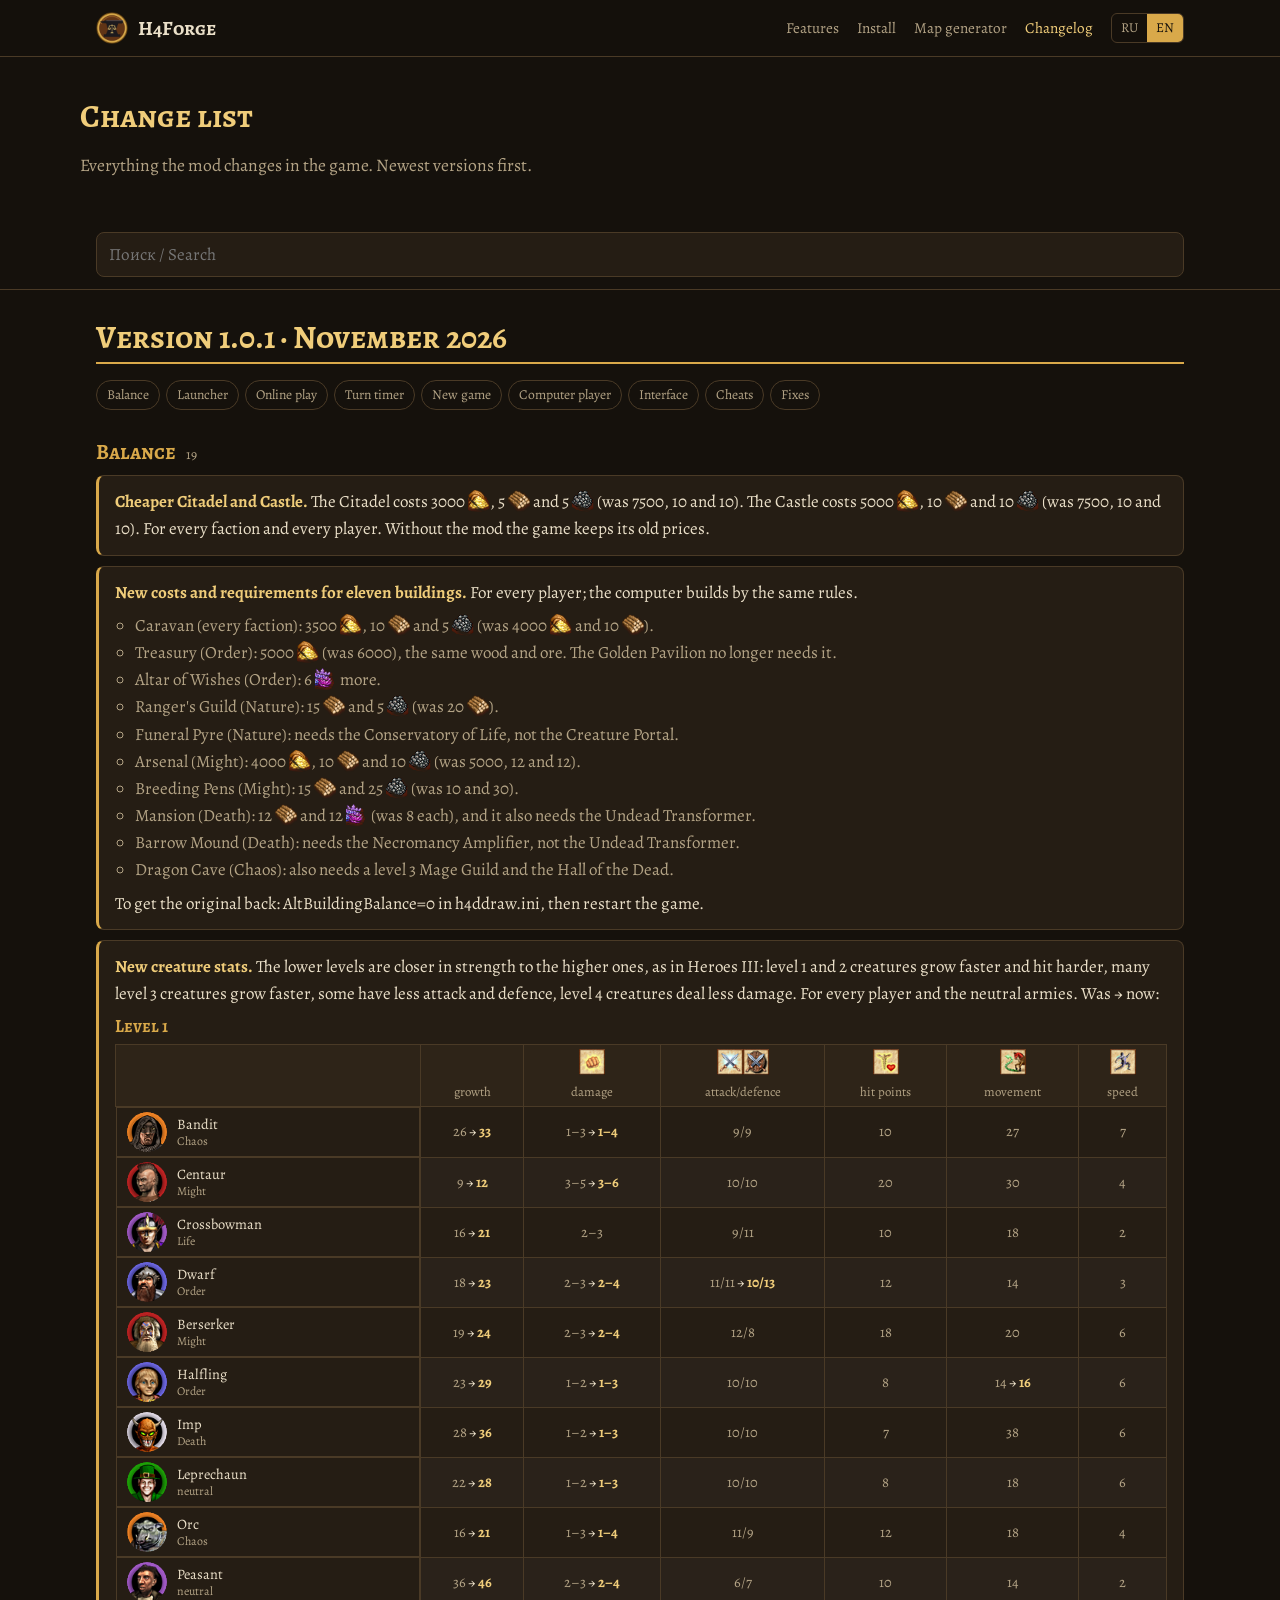
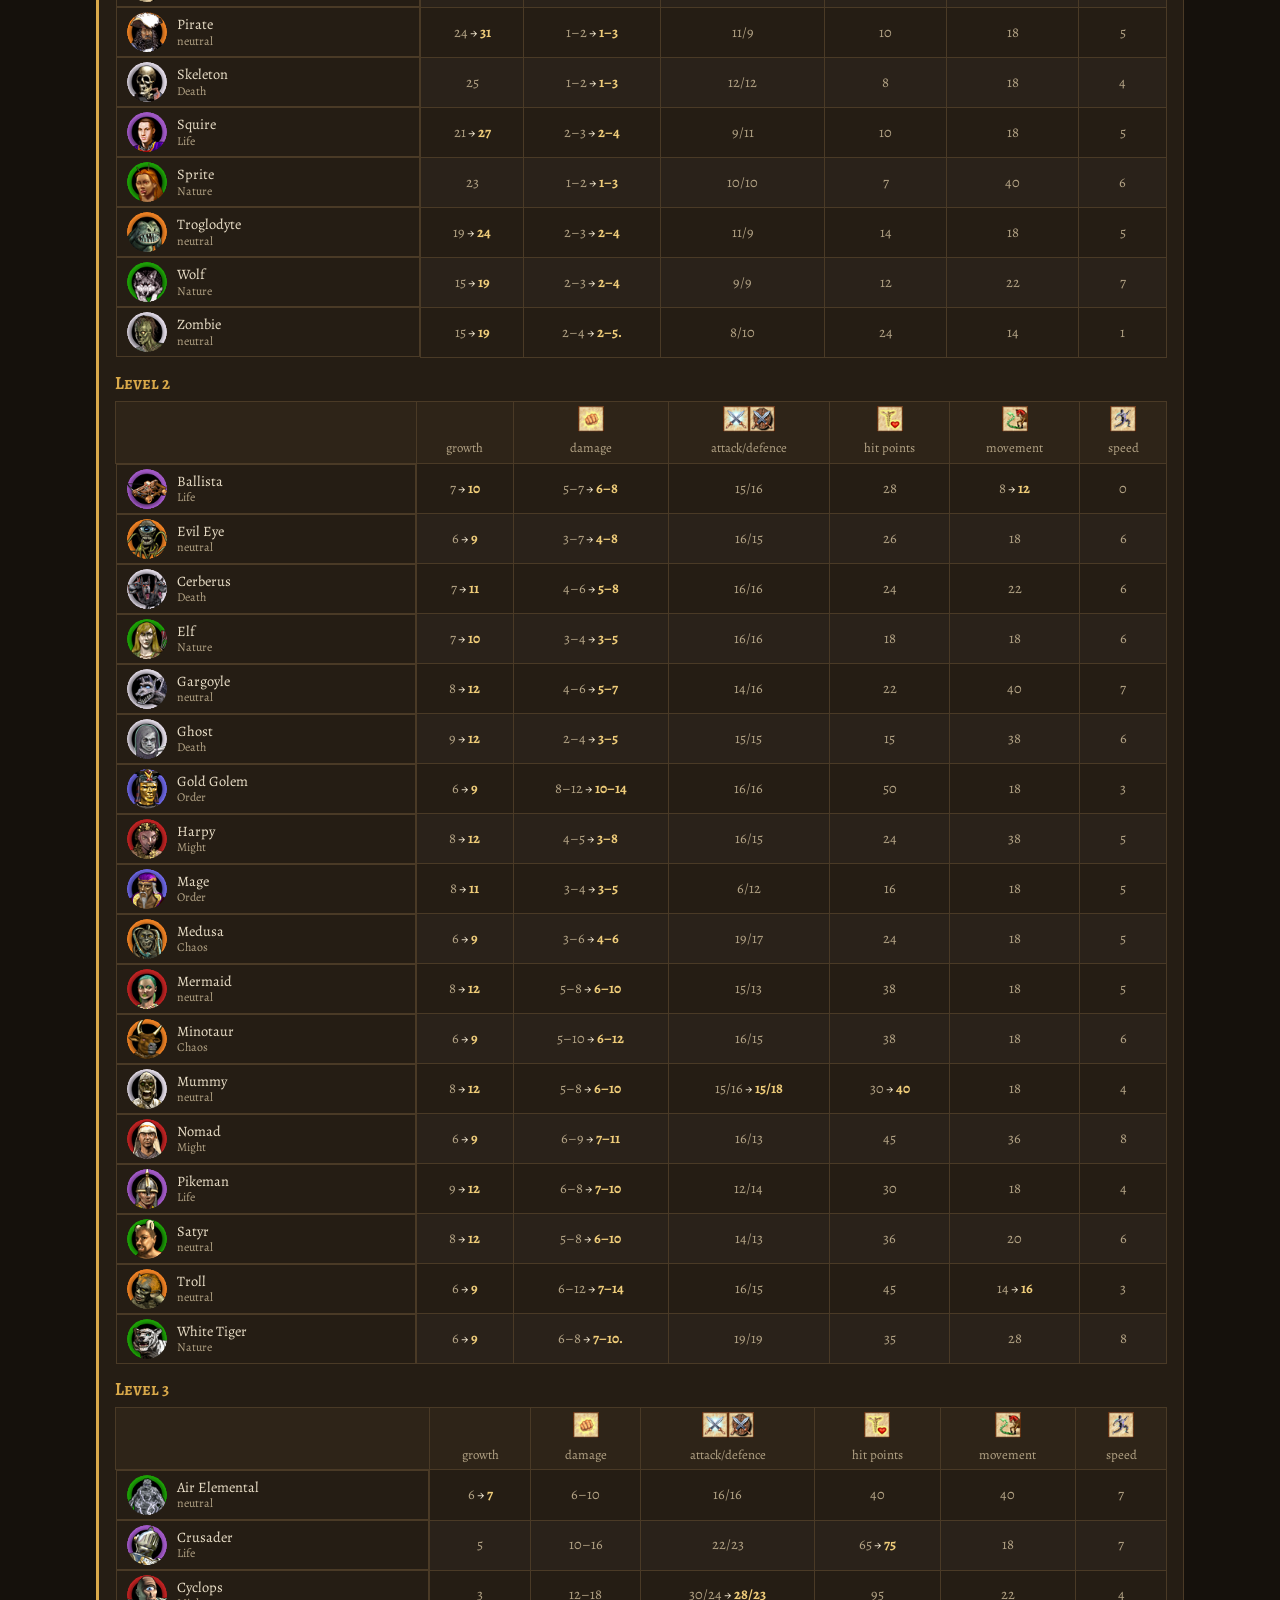
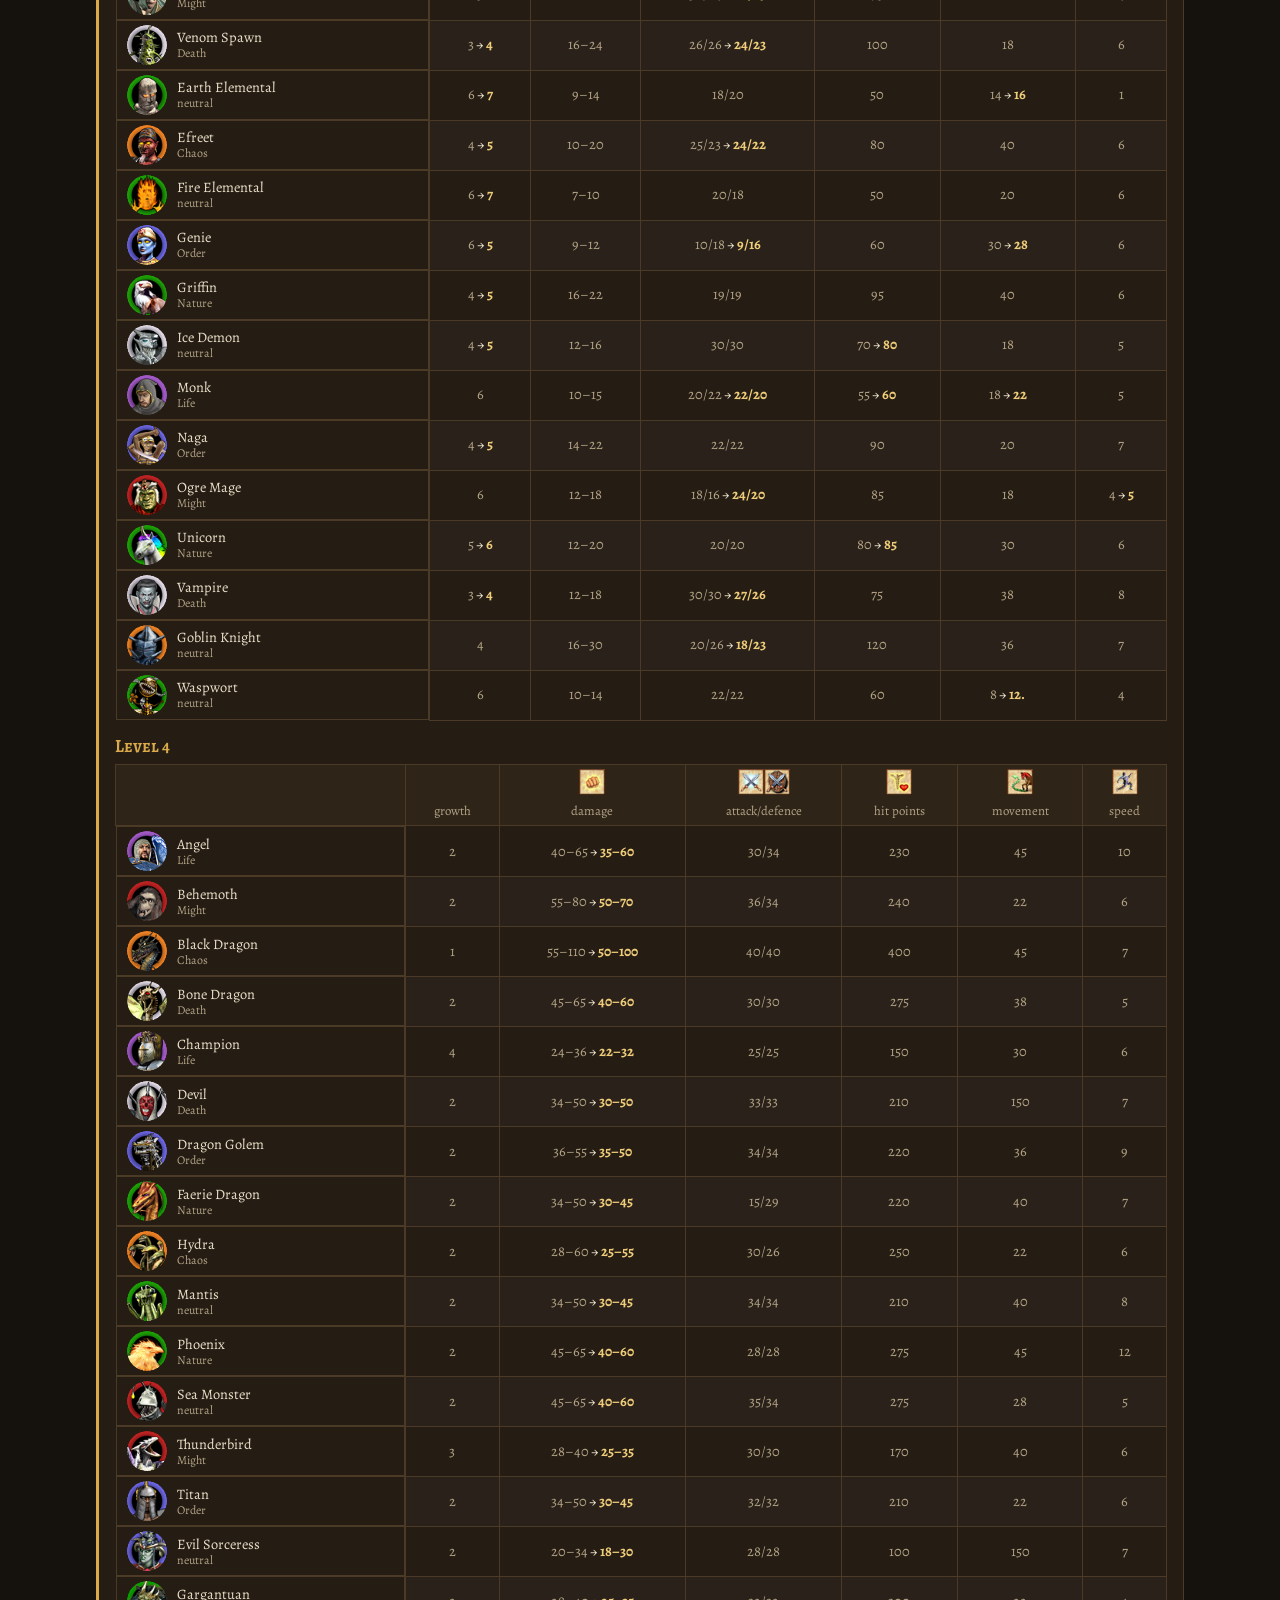
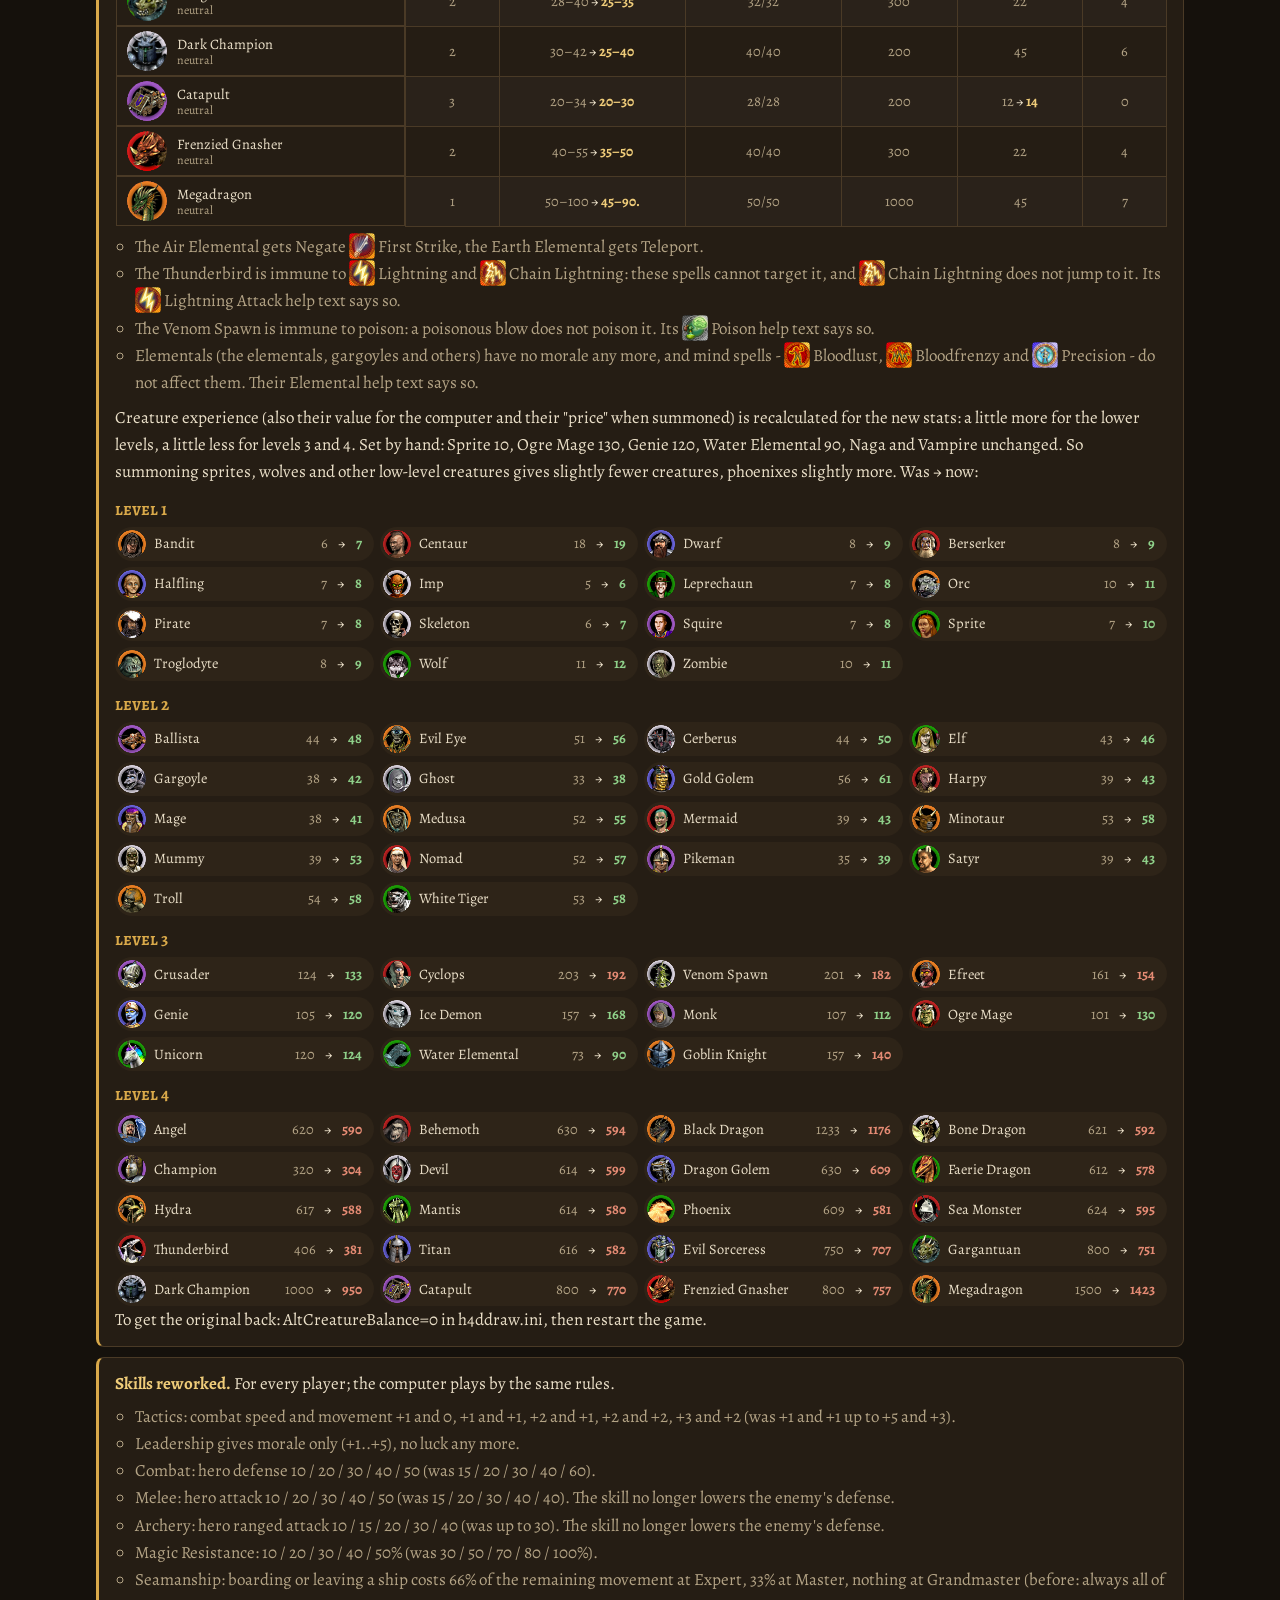
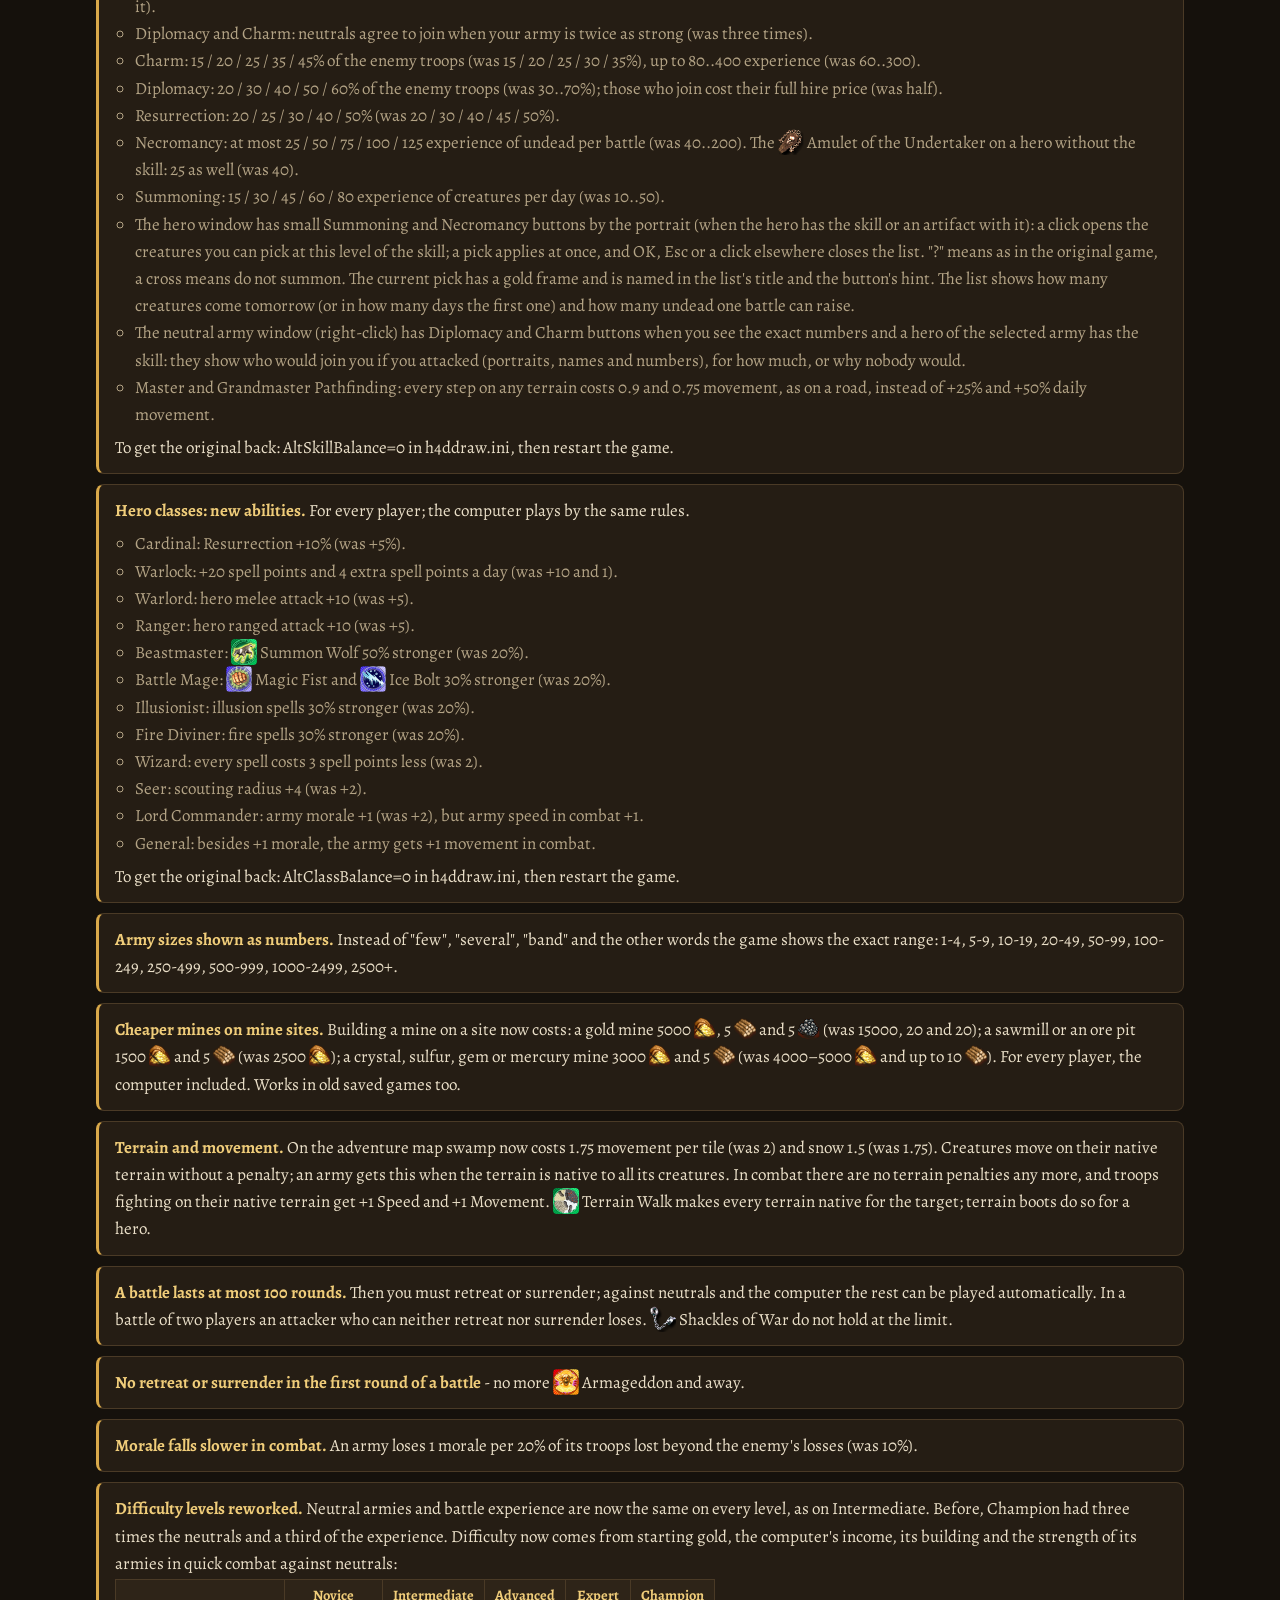
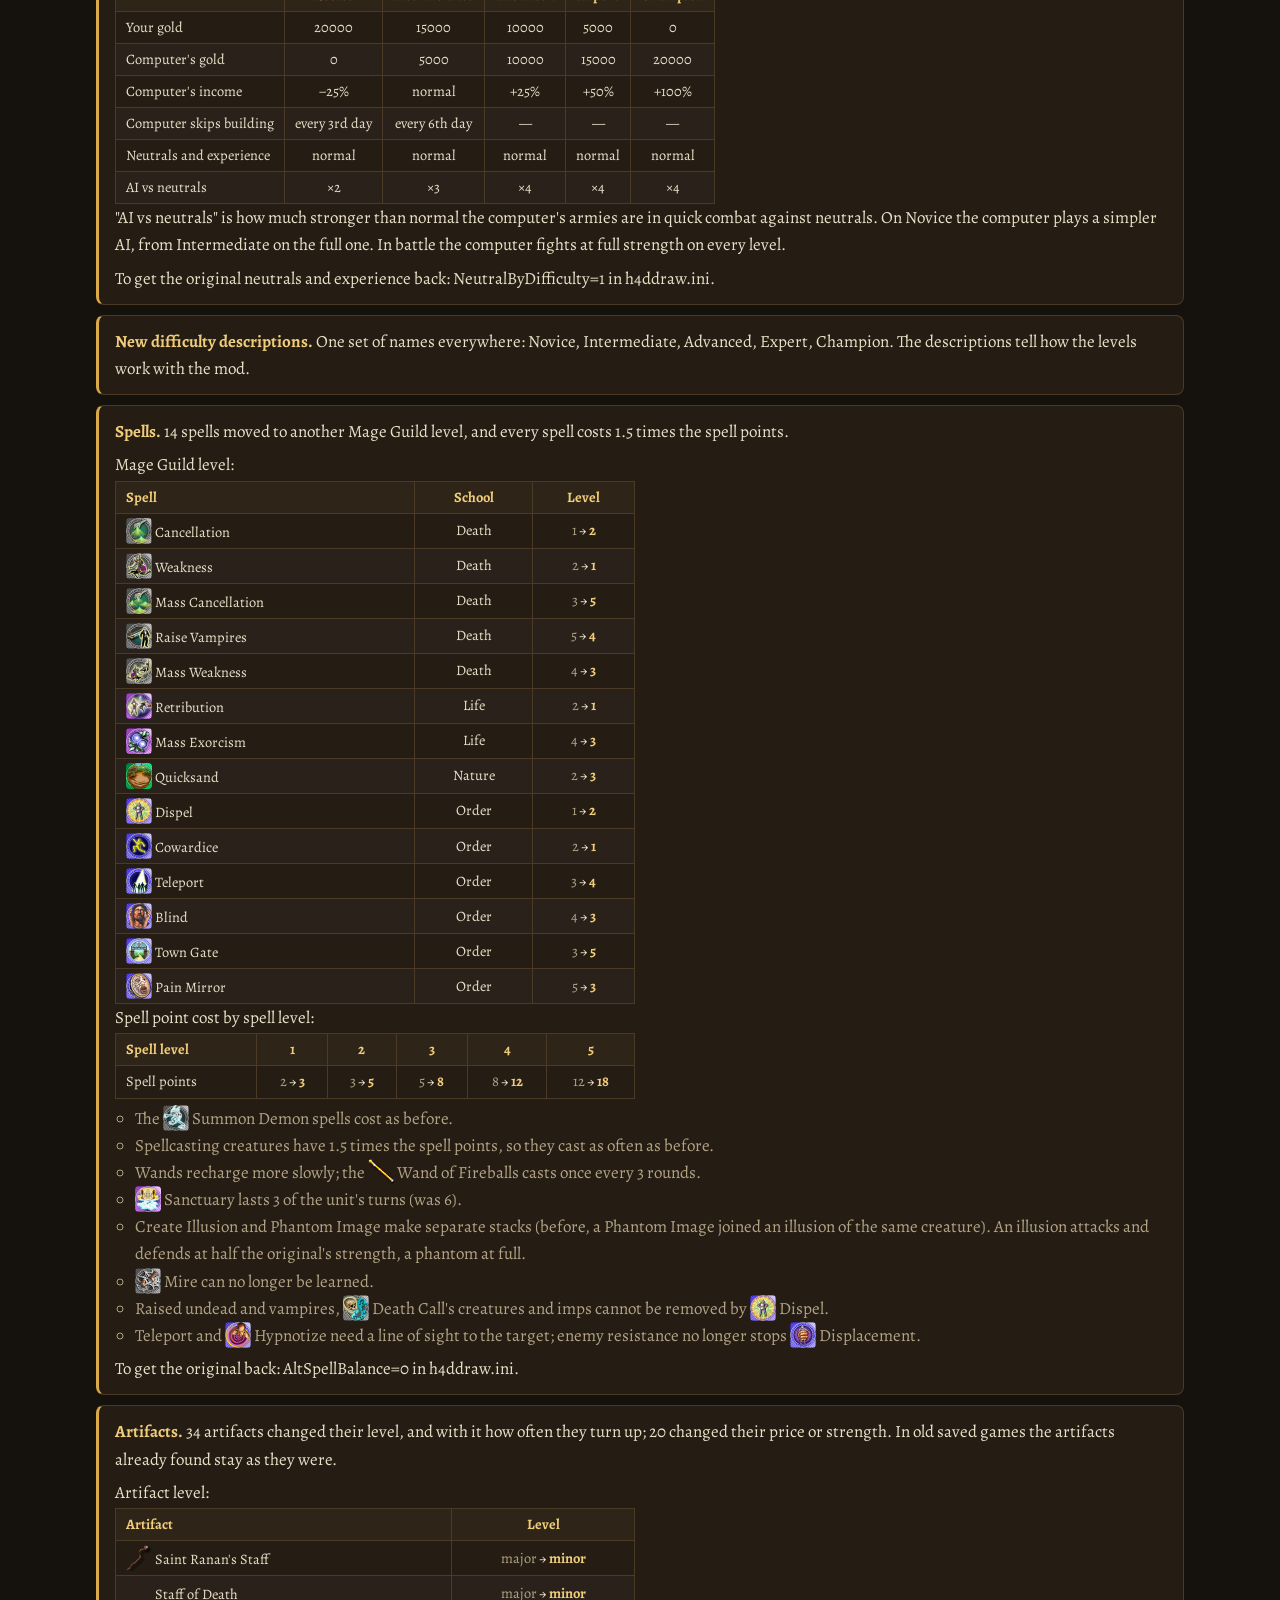
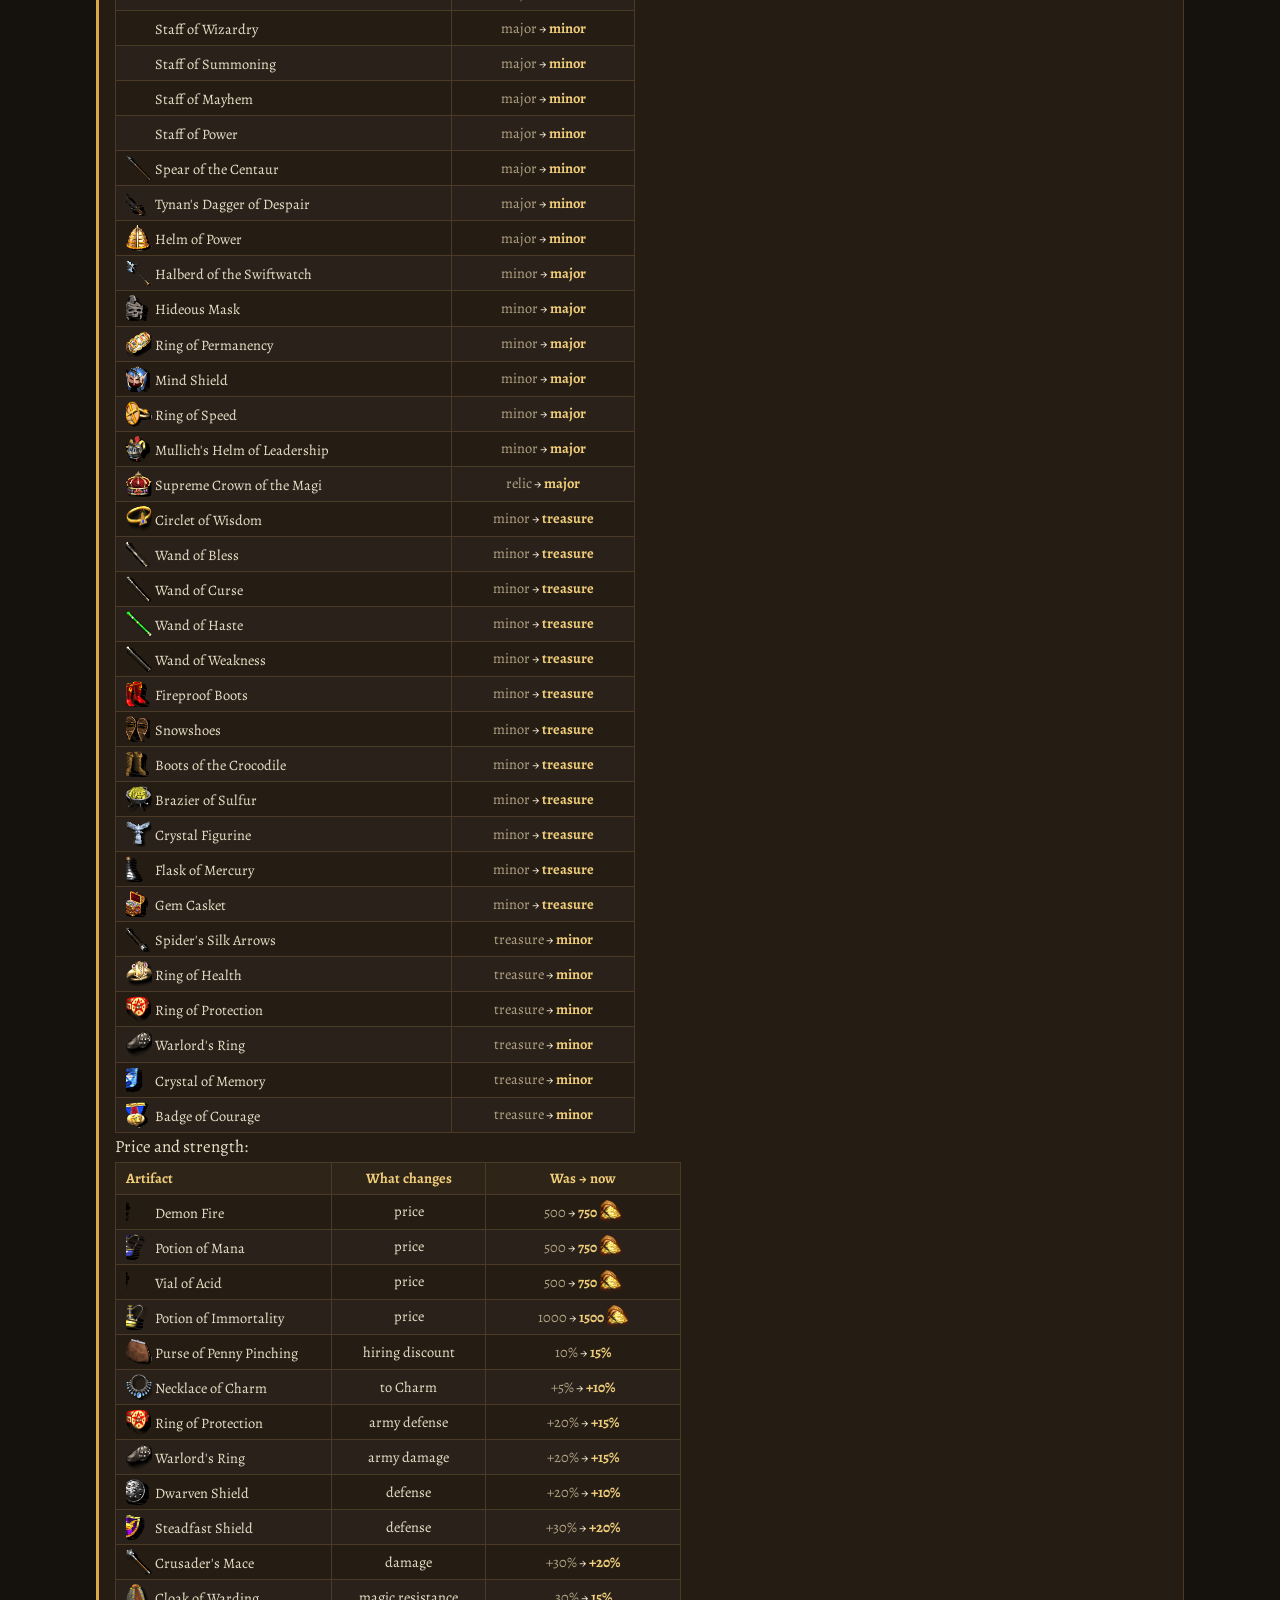
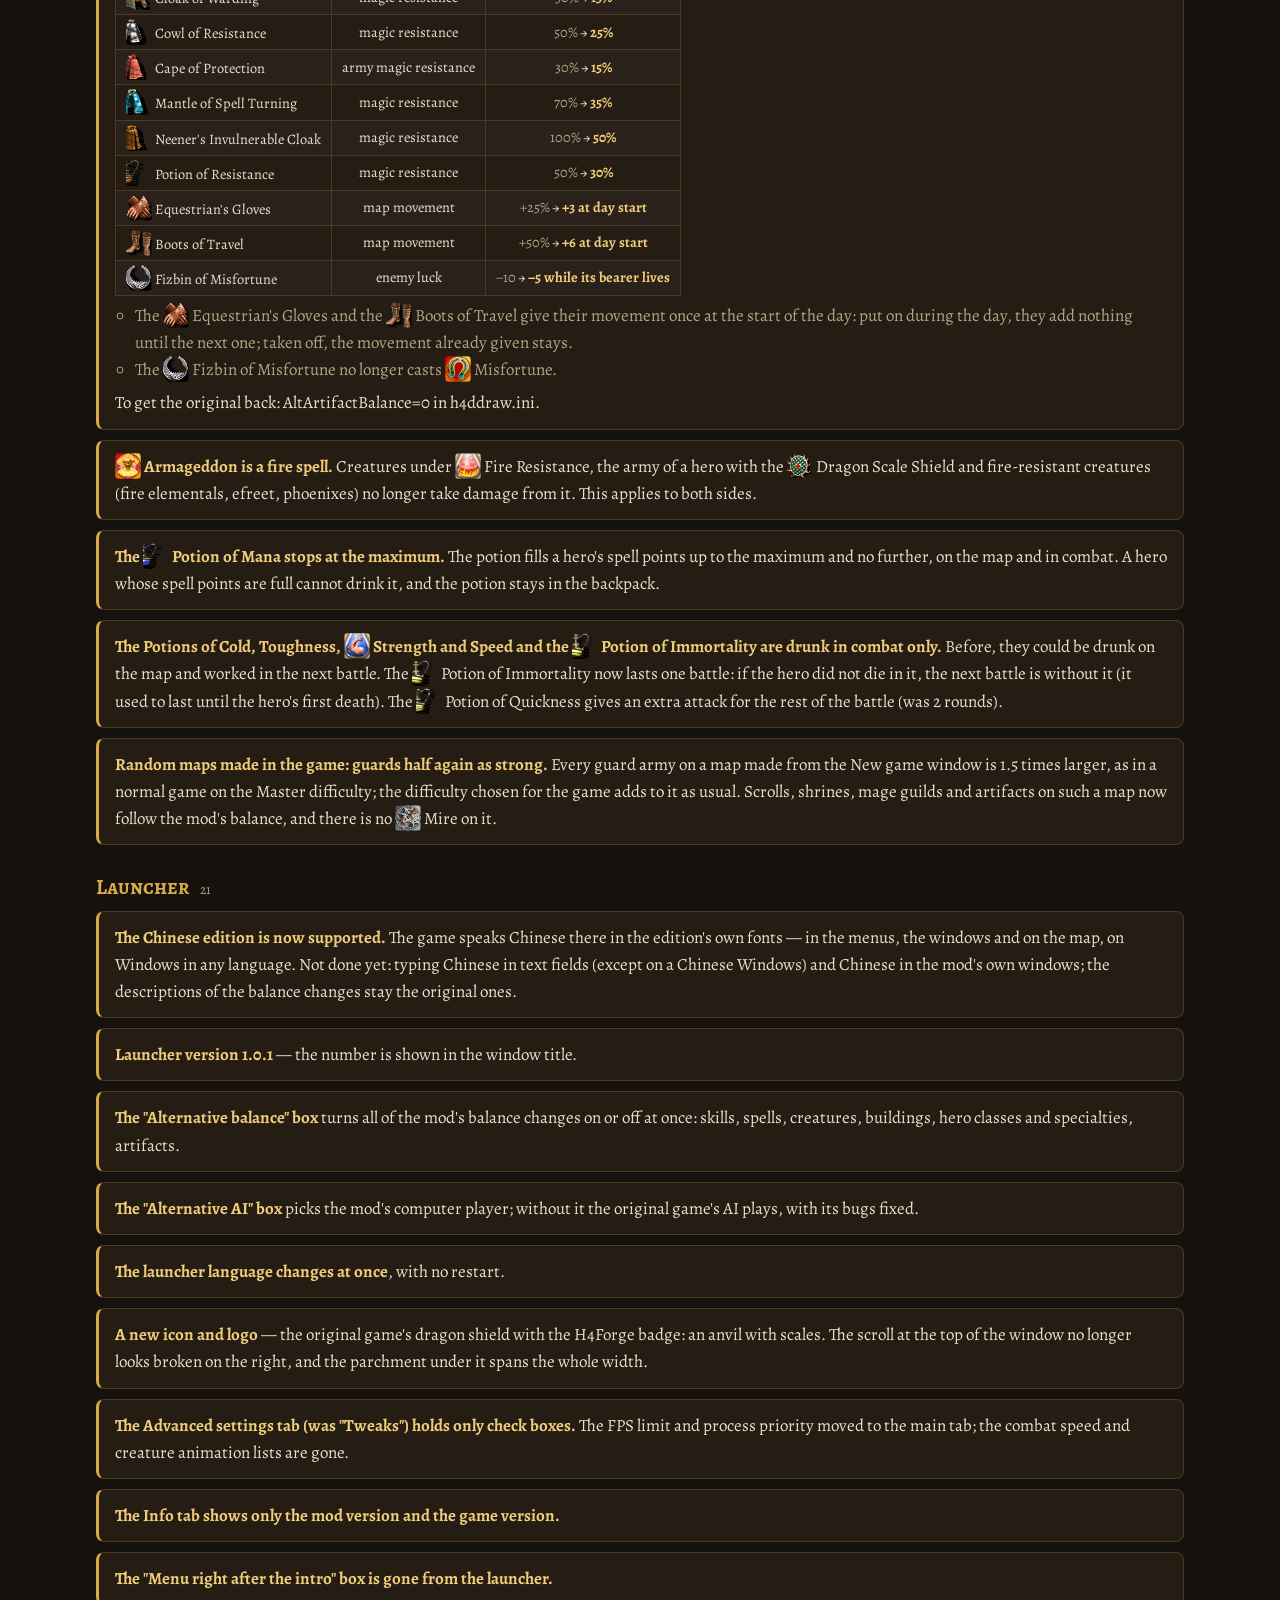
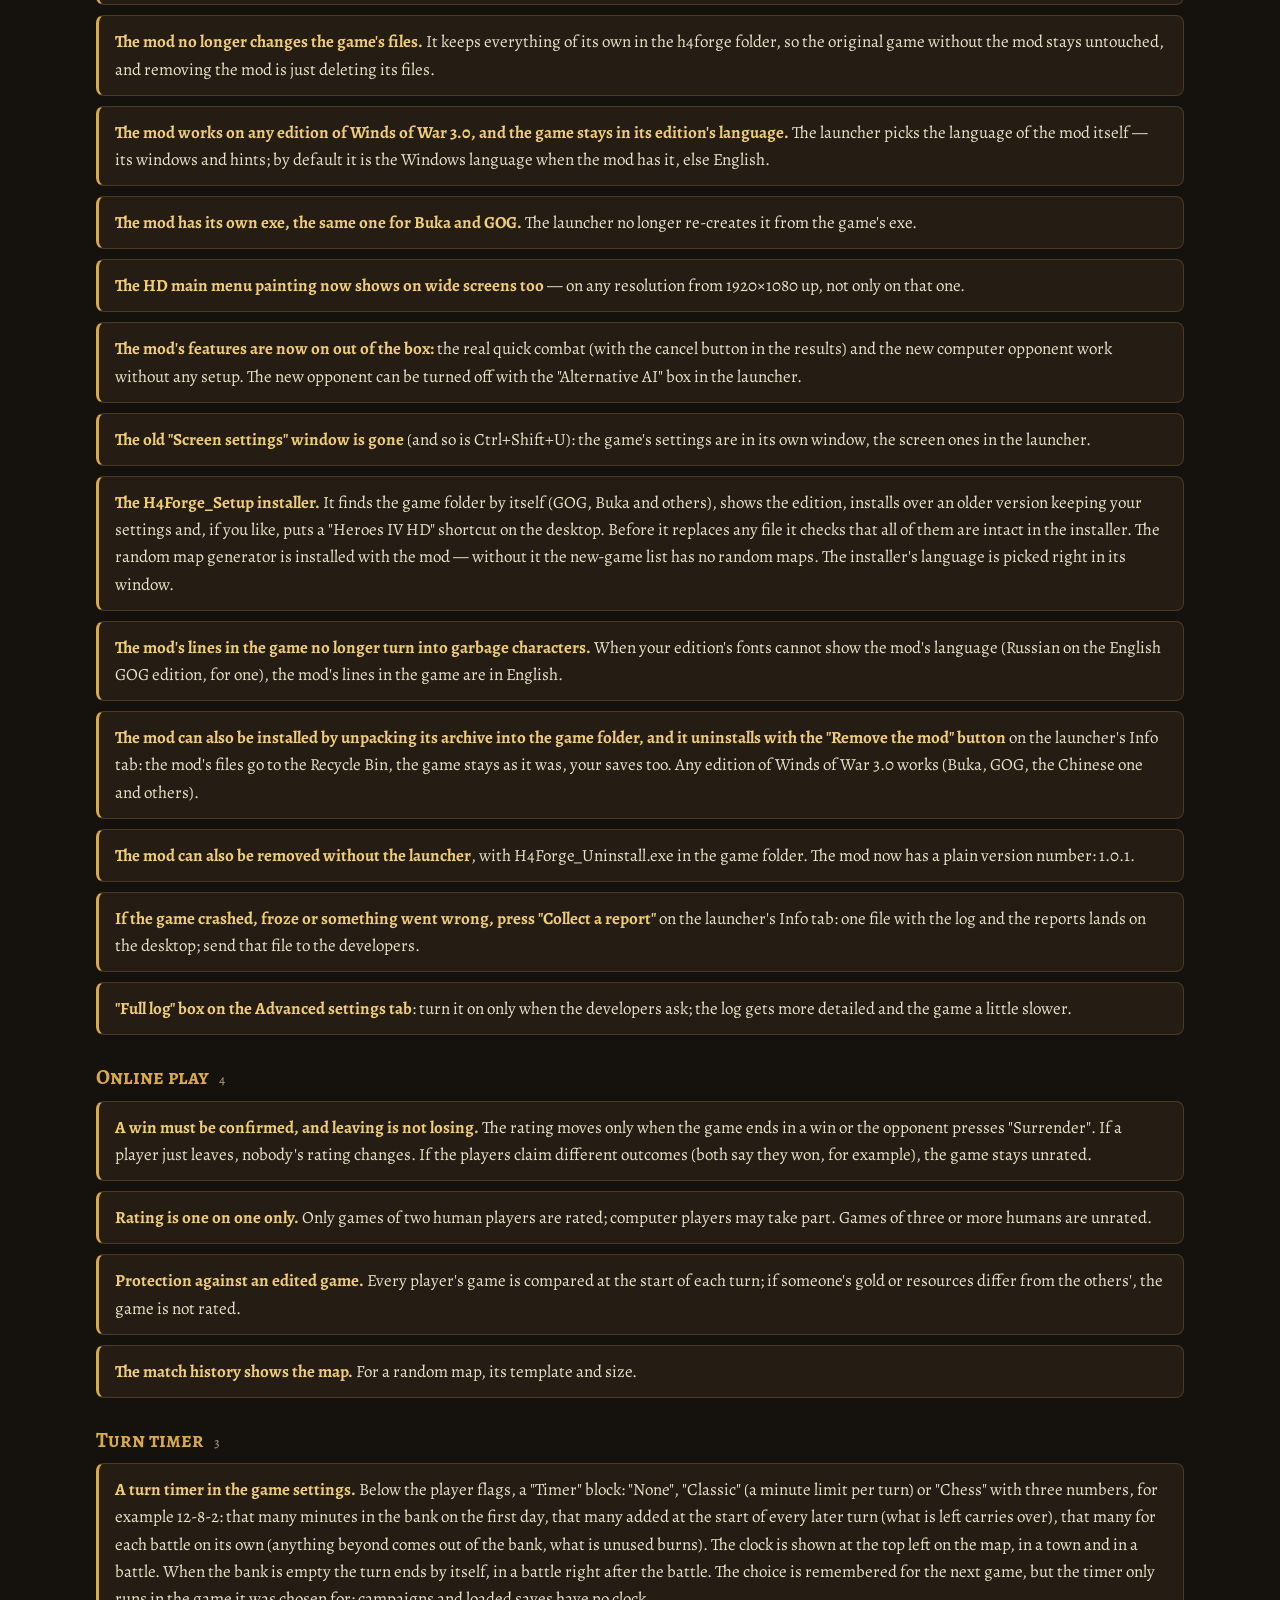
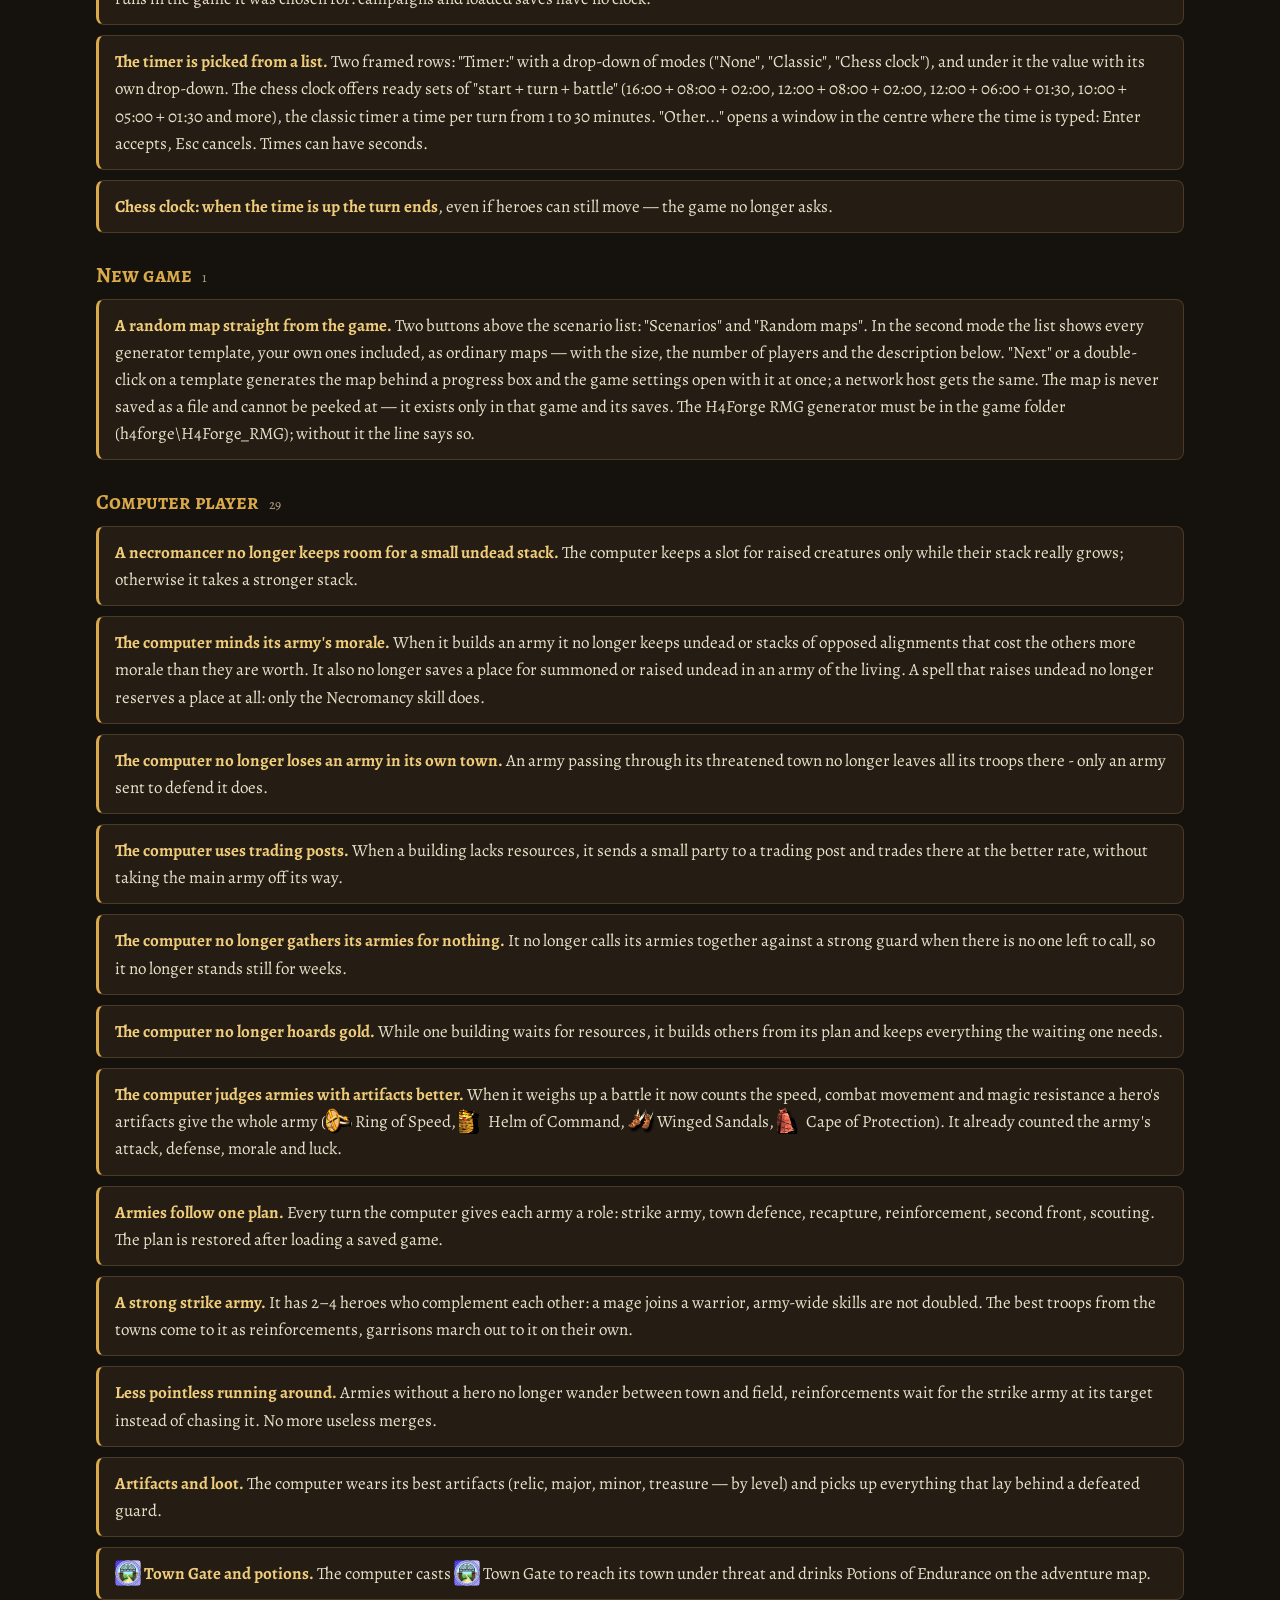
==== commit 395cb069: "Changelog update" ====
--- a/changelog.html
+++ b/changelog.html
@@ -35,10 +35,10 @@
 
 <div class="cl wrap" lang="ru">
 <div class="version"><h2>Версия 1.0.1 · ноябрь 2026</h2><div class="chips"><a href="#ru-0-0">Баланс</a><a href="#ru-0-1">Лаунчер</a><a href="#ru-0-2">Онлайн-игра</a><a href="#ru-0-3">Таймер хода</a><a href="#ru-0-4">Новая игра</a><a href="#ru-0-5">Компьютерный игрок</a><a href="#ru-0-6">Интерфейс</a><a href="#ru-0-7">Читы</a><a href="#ru-0-8">Исправления</a></div>
-<div class="sec" id="ru-0-0"><h3>Баланс<small>18</small></h3><ul class="entries">
+<div class="sec" id="ru-0-0"><h3>Баланс<small>19</small></h3><ul class="entries">
 <li class="entry"><p><strong>Цитадель и замок дешевле.</strong> Цитадель стоит 3000 <img class="res" src="img/materials/32/Gold.png" alt="золота" title="золота" loading="lazy">, 5 <img class="res" src="img/materials/32/Wood.png" alt="дерева" title="дерева" loading="lazy"> и 5 <img class="res" src="img/materials/32/Ore.png" alt="руды" title="руды" loading="lazy"> (было 7500, 10 и 10). Замок — 5000 <img class="res" src="img/materials/32/Gold.png" alt="золота" title="золота" loading="lazy">, 10 <img class="res" src="img/materials/32/Wood.png" alt="дерева" title="дерева" loading="lazy"> и 10 <img class="res" src="img/materials/32/Ore.png" alt="руды" title="руды" loading="lazy"> (было 7500, 10 и 10). Для всех фракций и всех игроков. Без мода игра остаётся с прежними ценами.</p></li>
 <li class="entry"><p><strong>Новые цены и требования у одиннадцати зданий.</strong> Для всех игроков, компьютер строит по тем же правилам.</p><ul><li>Караван-сарай (все фракции): 3500 <img class="res" src="img/materials/32/Gold.png" alt="золота" title="золота" loading="lazy">, 10 <img class="res" src="img/materials/32/Wood.png" alt="дерева" title="дерева" loading="lazy"> и 5 <img class="res" src="img/materials/32/Ore.png" alt="руды" title="руды" loading="lazy"> (было 4000 <img class="res" src="img/materials/32/Gold.png" alt="золота" title="золота" loading="lazy"> и 10 <img class="res" src="img/materials/32/Wood.png" alt="дерева" title="дерева" loading="lazy">).</li><li>Сокровищница (Порядок): 5000 <img class="res" src="img/materials/32/Gold.png" alt="золота" title="золота" loading="lazy"> (было 6000), дерево и руда прежние. Золотой павильон её больше не требует.</li><li>Алтарь Грез (Порядок): дороже на 6 <img class="res" src="img/materials/32/Crystal.png" alt="кристаллов" title="кристаллов" loading="lazy">.</li><li>Гильдия следопытов (Природа): 15 <img class="res" src="img/materials/32/Wood.png" alt="дерева" title="дерева" loading="lazy"> и 5 <img class="res" src="img/materials/32/Ore.png" alt="руды" title="руды" loading="lazy"> (было 20 <img class="res" src="img/materials/32/Wood.png" alt="дерева" title="дерева" loading="lazy">).</li><li>Священный огонь (Природа): нужна Консерватория Жизни, а не Портал.</li><li>Арсенал (Сила): 4000 <img class="res" src="img/materials/32/Gold.png" alt="золота" title="золота" loading="lazy">, 10 <img class="res" src="img/materials/32/Wood.png" alt="дерева" title="дерева" loading="lazy"> и 10 <img class="res" src="img/materials/32/Ore.png" alt="руды" title="руды" loading="lazy"> (было 5000, 12 и 12).</li><li>Загон (Сила): 15 <img class="res" src="img/materials/32/Wood.png" alt="дерева" title="дерева" loading="lazy"> и 25 <img class="res" src="img/materials/32/Ore.png" alt="руды" title="руды" loading="lazy"> (было 10 и 30).</li><li>Мавзолей (Смерть): 12 <img class="res" src="img/materials/32/Wood.png" alt="дерева" title="дерева" loading="lazy"> и 12 <img class="res" src="img/materials/32/Crystal.png" alt="кристаллов" title="кристаллов" loading="lazy"> (было по 8), и нужен ещё Преобразователь нежити.</li><li>Могильный холм (Смерть): нужен Усилитель некромантии, а не Преобразователь нежити.</li><li>Пещера дракона (Хаос): нужны ещё Колдовская гильдия 3-го уровня и Зал Мертвых.</li></ul><p>Вернуть оригинал: в файле h4ddraw.ini строка AltBuildingBalance=0, затем перезапустить игру.</p></li>
-<li class="entry"><p><strong>Новые параметры существ.</strong> Младшие уровни стали ближе по силе к старшим, как в третьих Героях: у существ 1-го и 2-го уровня больше прирост и урон, у многих существ 3-го уровня выше прирост, у некоторых меньше атака и защита, у 4-го уровня меньше урон. Для всех игроков и нейтральных армий. Было → стало:</p><div class="tbl stats-tbl"><table><caption>1-й уровень</caption><thead><tr><th></th><th><span>прирост</span></th><th><img class="st" src="img/stats/27/Damage.png" alt="урон" title="урон" loading="lazy"><span>урон</span></th><th><img class="st" src="img/stats/27/Melee_Attack.png" alt="атака/защита" title="атака/защита" loading="lazy"><img class="st" src="img/stats/27/Melee_Defense.png" alt="атака/защита" title="атака/защита" loading="lazy"><span>атака/защита</span></th><th><img class="st" src="img/stats/27/Hit_Points.png" alt="здоровье" title="здоровье" loading="lazy"><span>здоровье</span></th><th><img class="st" src="img/stats/27/Movement.png" alt="передвижение" title="передвижение" loading="lazy"><span>передвижение</span></th><th><img class="st" src="img/stats/27/Speed.png" alt="скорость" title="скорость" loading="lazy"><span>скорость</span></th></tr></thead><tbody><tr><td class="who"><img class="por" src="img/c/3.png" alt="" loading="lazy"><span>Бандит<small>Хаос</small></span></td><td><span class="old">26</span>&#8239;→&#8239;<b class="up">33</b></td><td><span class="old">1–3</span>&#8239;→&#8239;<b class="up">1–4</b></td><td class="same">9/9</td><td class="same">10</td><td class="same">27</td><td class="same">7</td></tr><tr><td class="who"><img class="por" src="img/c/8.png" alt="" loading="lazy"><span>Кентавр<small>Сила</small></span></td><td><span class="old">9</span>&#8239;→&#8239;<b class="up">12</b></td><td><span class="old">3–5</span>&#8239;→&#8239;<b class="up">3–6</b></td><td class="same">10/10</td><td class="same">20</td><td class="same">30</td><td class="same">4</td></tr><tr><td class="who"><img class="por" src="img/c/11.png" alt="" loading="lazy"><span>Арбалетчик<small>Жизнь</small></span></td><td><span class="old">16</span>&#8239;→&#8239;<b class="up">21</b></td><td class="same">2–3</td><td class="same">9/11</td><td class="same">10</td><td class="same">18</td><td class="same">2</td></tr><tr><td class="who"><img class="por" src="img/c/17.png" alt="" loading="lazy"><span>Гном<small>Порядок</small></span></td><td><span class="old">18</span>&#8239;→&#8239;<b class="up">23</b></td><td><span class="old">2–3</span>&#8239;→&#8239;<b class="up">2–4</b></td><td><span class="old">11/11</span>&#8239;→&#8239;<b class="up">10/13</b></td><td class="same">12</td><td class="same">14</td><td class="same">3</td></tr><tr><td class="who"><img class="por" src="img/c/26.png" alt="" loading="lazy"><span>Берсерк<small>Сила</small></span></td><td><span class="old">19</span>&#8239;→&#8239;<b class="up">24</b></td><td><span class="old">2–3</span>&#8239;→&#8239;<b class="up">2–4</b></td><td class="same">12/8</td><td class="same">18</td><td class="same">20</td><td class="same">6</td></tr><tr><td class="who"><img class="por" src="img/c/29.png" alt="" loading="lazy"><span>Халфлинг<small>Порядок</small></span></td><td><span class="old">23</span>&#8239;→&#8239;<b class="up">29</b></td><td><span class="old">1–2</span>&#8239;→&#8239;<b class="up">1–3</b></td><td class="same">10/10</td><td class="same">8</td><td><span class="old">14</span>&#8239;→&#8239;<b class="up">16</b></td><td class="same">6</td></tr><tr><td class="who"><img class="por" src="img/c/33.png" alt="" loading="lazy"><span>Бес<small>Смерть</small></span></td><td><span class="old">28</span>&#8239;→&#8239;<b class="up">36</b></td><td><span class="old">1–2</span>&#8239;→&#8239;<b class="up">1–3</b></td><td class="same">10/10</td><td class="same">7</td><td class="same">38</td><td class="same">6</td></tr><tr><td class="who"><img class="por" src="img/c/34.png" alt="" loading="lazy"><span>Лепрекон<small>нейтрал</small></span></td><td><span class="old">22</span>&#8239;→&#8239;<b class="up">28</b></td><td><span class="old">1–2</span>&#8239;→&#8239;<b class="up">1–3</b></td><td class="same">10/10</td><td class="same">8</td><td class="same">18</td><td class="same">6</td></tr><tr><td class="who"><img class="por" src="img/c/46.png" alt="" loading="lazy"><span>Орк<small>Хаос</small></span></td><td><span class="old">16</span>&#8239;→&#8239;<b class="up">21</b></td><td><span class="old">1–3</span>&#8239;→&#8239;<b class="up">1–4</b></td><td class="same">11/9</td><td class="same">12</td><td class="same">18</td><td class="same">4</td></tr><tr><td class="who"><img class="por" src="img/c/47.png" alt="" loading="lazy"><span>Крестьянин<small>нейтрал</small></span></td><td><span class="old">36</span>&#8239;→&#8239;<b class="up">46</b></td><td><span class="old">2–3</span>&#8239;→&#8239;<b class="up">2–4</b></td><td class="same">6/7</td><td class="same">10</td><td class="same">14</td><td class="same">2</td></tr><tr><td class="who"><img class="por" src="img/c/50.png" alt="" loading="lazy"><span>Пират<small>нейтрал</small></span></td><td><span class="old">24</span>&#8239;→&#8239;<b class="up">31</b></td><td><span class="old">1–2</span>&#8239;→&#8239;<b class="up">1–3</b></td><td class="same">11/9</td><td class="same">10</td><td class="same">18</td><td class="same">5</td></tr><tr><td class="who"><img class="por" src="img/c/53.png" alt="" loading="lazy"><span>Скелет<small>Смерть</small></span></td><td class="same">25</td><td><span class="old">1–2</span>&#8239;→&#8239;<b class="up">1–3</b></td><td class="same">12/12</td><td class="same">8</td><td class="same">18</td><td class="same">4</td></tr><tr><td class="who"><img class="por" src="img/c/54.png" alt="" loading="lazy"><span>Оруженосец<small>Жизнь</small></span></td><td><span class="old">21</span>&#8239;→&#8239;<b class="up">27</b></td><td><span class="old">2–3</span>&#8239;→&#8239;<b class="up">2–4</b></td><td class="same">9/11</td><td class="same">10</td><td class="same">18</td><td class="same">5</td></tr><tr><td class="who"><img class="por" src="img/c/55.png" alt="" loading="lazy"><span>Фея<small>Природа</small></span></td><td class="same">23</td><td><span class="old">1–2</span>&#8239;→&#8239;<b class="up">1–3</b></td><td class="same">10/10</td><td class="same">7</td><td class="same">40</td><td class="same">6</td></tr><tr><td class="who"><img class="por" src="img/c/58.png" alt="" loading="lazy"><span>Троглодит<small>нейтрал</small></span></td><td><span class="old">19</span>&#8239;→&#8239;<b class="up">24</b></td><td><span class="old">2–3</span>&#8239;→&#8239;<b class="up">2–4</b></td><td class="same">11/9</td><td class="same">14</td><td class="same">18</td><td class="same">5</td></tr><tr><td class="who"><img class="por" src="img/c/64.png" alt="" loading="lazy"><span>Волк<small>Природа</small></span></td><td><span class="old">15</span>&#8239;→&#8239;<b class="up">19</b></td><td><span class="old">2–3</span>&#8239;→&#8239;<b class="up">2–4</b></td><td class="same">9/9</td><td class="same">12</td><td class="same">22</td><td class="same">7</td></tr><tr><td class="who"><img class="por" src="img/c/65.png" alt="" loading="lazy"><span>Зомби<small>нейтрал</small></span></td><td><span class="old">15</span>&#8239;→&#8239;<b class="up">19</b></td><td><span class="old">2–4</span>&#8239;→&#8239;<b class="up">2–5.</b></td><td class="same">8/10</td><td class="same">24</td><td class="same">14</td><td class="same">1</td></tr></tbody></table></div><div class="tbl stats-tbl"><table><caption>2-й уровень</caption><thead><tr><th></th><th><span>прирост</span></th><th><img class="st" src="img/stats/27/Damage.png" alt="урон" title="урон" loading="lazy"><span>урон</span></th><th><img class="st" src="img/stats/27/Melee_Attack.png" alt="атака/защита" title="атака/защита" loading="lazy"><img class="st" src="img/stats/27/Melee_Defense.png" alt="атака/защита" title="атака/защита" loading="lazy"><span>атака/защита</span></th><th><img class="st" src="img/stats/27/Hit_Points.png" alt="здоровье" title="здоровье" loading="lazy"><span>здоровье</span></th><th><img class="st" src="img/stats/27/Movement.png" alt="передвижение" title="передвижение" loading="lazy"><span>передвижение</span></th><th><img class="st" src="img/stats/27/Speed.png" alt="скорость" title="скорость" loading="lazy"><span>скорость</span></th></tr></thead><tbody><tr><td class="who"><img class="por" src="img/c/2.png" alt="" loading="lazy"><span>Баллиста<small>Жизнь</small></span></td><td><span class="old">7</span>&#8239;→&#8239;<b class="up">10</b></td><td><span class="old">5–7</span>&#8239;→&#8239;<b class="up">6–8</b></td><td class="same">15/16</td><td class="same">28</td><td><span class="old">8</span>&#8239;→&#8239;<b class="up">12</b></td><td class="same">0</td></tr><tr><td class="who"><img class="por" src="img/c/5.png" alt="" loading="lazy"><span>Злой глаз<small>нейтрал</small></span></td><td><span class="old">6</span>&#8239;→&#8239;<b class="up">9</b></td><td><span class="old">3–7</span>&#8239;→&#8239;<b class="up">4–8</b></td><td class="same">16/15</td><td class="same">26</td><td class="same">18</td><td class="same">6</td></tr><tr><td class="who"><img class="por" src="img/c/9.png" alt="" loading="lazy"><span>Цербер<small>Смерть</small></span></td><td><span class="old">7</span>&#8239;→&#8239;<b class="up">11</b></td><td><span class="old">4–6</span>&#8239;→&#8239;<b class="up">5–8</b></td><td class="same">16/16</td><td class="same">24</td><td class="same">22</td><td class="same">6</td></tr><tr><td class="who"><img class="por" src="img/c/20.png" alt="" loading="lazy"><span>Эльф<small>Природа</small></span></td><td><span class="old">7</span>&#8239;→&#8239;<b class="up">10</b></td><td><span class="old">3–4</span>&#8239;→&#8239;<b class="up">3–5</b></td><td class="same">16/16</td><td class="same">18</td><td class="same">18</td><td class="same">6</td></tr><tr><td class="who"><img class="por" src="img/c/23.png" alt="" loading="lazy"><span>Горгулья<small>нейтрал</small></span></td><td><span class="old">8</span>&#8239;→&#8239;<b class="up">12</b></td><td><span class="old">4–6</span>&#8239;→&#8239;<b class="up">5–7</b></td><td class="same">14/16</td><td class="same">22</td><td class="same">40</td><td class="same">7</td></tr><tr><td class="who"><img class="por" src="img/c/25.png" alt="" loading="lazy"><span>Призрак<small>Смерть</small></span></td><td><span class="old">9</span>&#8239;→&#8239;<b class="up">12</b></td><td><span class="old">2–4</span>&#8239;→&#8239;<b class="up">3–5</b></td><td class="same">15/15</td><td class="same">15</td><td class="same">38</td><td class="same">6</td></tr><tr><td class="who"><img class="por" src="img/c/27.png" alt="" loading="lazy"><span>Золотой голем<small>Порядок</small></span></td><td><span class="old">6</span>&#8239;→&#8239;<b class="up">9</b></td><td><span class="old">8–12</span>&#8239;→&#8239;<b class="up">10–14</b></td><td class="same">16/16</td><td class="same">50</td><td class="same">18</td><td class="same">3</td></tr><tr><td class="who"><img class="por" src="img/c/30.png" alt="" loading="lazy"><span>Гарпия<small>Сила</small></span></td><td><span class="old">8</span>&#8239;→&#8239;<b class="up">12</b></td><td><span class="old">4–5</span>&#8239;→&#8239;<b class="up">3–8</b></td><td class="same">16/15</td><td class="same">24</td><td class="same">38</td><td class="same">5</td></tr><tr><td class="who"><img class="por" src="img/c/35.png" alt="" loading="lazy"><span>Маг<small>Порядок</small></span></td><td><span class="old">8</span>&#8239;→&#8239;<b class="up">11</b></td><td><span class="old">3–4</span>&#8239;→&#8239;<b class="up">3–5</b></td><td class="same">6/12</td><td class="same">16</td><td class="same">18</td><td class="same">5</td></tr><tr><td class="who"><img class="por" src="img/c/37.png" alt="" loading="lazy"><span>Медуза<small>Хаос</small></span></td><td><span class="old">6</span>&#8239;→&#8239;<b class="up">9</b></td><td><span class="old">3–6</span>&#8239;→&#8239;<b class="up">4–6</b></td><td class="same">19/17</td><td class="same">24</td><td class="same">18</td><td class="same">5</td></tr><tr><td class="who"><img class="por" src="img/c/38.png" alt="" loading="lazy"><span>Русалка<small>нейтрал</small></span></td><td><span class="old">8</span>&#8239;→&#8239;<b class="up">12</b></td><td><span class="old">5–8</span>&#8239;→&#8239;<b class="up">6–10</b></td><td class="same">15/13</td><td class="same">38</td><td class="same">18</td><td class="same">5</td></tr><tr><td class="who"><img class="por" src="img/c/39.png" alt="" loading="lazy"><span>Минотавр<small>Хаос</small></span></td><td><span class="old">6</span>&#8239;→&#8239;<b class="up">9</b></td><td><span class="old">5–10</span>&#8239;→&#8239;<b class="up">6–12</b></td><td class="same">16/15</td><td class="same">38</td><td class="same">18</td><td class="same">6</td></tr><tr><td class="who"><img class="por" src="img/c/41.png" alt="" loading="lazy"><span>Мумия<small>нейтрал</small></span></td><td><span class="old">8</span>&#8239;→&#8239;<b class="up">12</b></td><td><span class="old">5–8</span>&#8239;→&#8239;<b class="up">6–10</b></td><td><span class="old">15/16</span>&#8239;→&#8239;<b class="up">15/18</b></td><td><span class="old">30</span>&#8239;→&#8239;<b class="up">40</b></td><td class="same">18</td><td class="same">4</td></tr><tr><td class="who"><img class="por" src="img/c/44.png" alt="" loading="lazy"><span>Кочевник<small>Сила</small></span></td><td><span class="old">6</span>&#8239;→&#8239;<b class="up">9</b></td><td><span class="old">6–9</span>&#8239;→&#8239;<b class="up">7–11</b></td><td class="same">16/13</td><td class="same">45</td><td class="same">36</td><td class="same">8</td></tr><tr><td class="who"><img class="por" src="img/c/49.png" alt="" loading="lazy"><span>Пикинёр<small>Жизнь</small></span></td><td><span class="old">9</span>&#8239;→&#8239;<b class="up">12</b></td><td><span class="old">6–8</span>&#8239;→&#8239;<b class="up">7–10</b></td><td class="same">12/14</td><td class="same">30</td><td class="same">18</td><td class="same">4</td></tr><tr><td class="who"><img class="por" src="img/c/51.png" alt="" loading="lazy"><span>Сатир<small>нейтрал</small></span></td><td><span class="old">8</span>&#8239;→&#8239;<b class="up">12</b></td><td><span class="old">5–8</span>&#8239;→&#8239;<b class="up">6–10</b></td><td class="same">14/13</td><td class="same">36</td><td class="same">20</td><td class="same">6</td></tr><tr><td class="who"><img class="por" src="img/c/59.png" alt="" loading="lazy"><span>Тролль<small>нейтрал</small></span></td><td><span class="old">6</span>&#8239;→&#8239;<b class="up">9</b></td><td><span class="old">6–12</span>&#8239;→&#8239;<b class="up">7–14</b></td><td class="same">16/15</td><td class="same">45</td><td><span class="old">14</span>&#8239;→&#8239;<b class="up">16</b></td><td class="same">3</td></tr><tr><td class="who"><img class="por" src="img/c/63.png" alt="" loading="lazy"><span>Белый тигр<small>Природа</small></span></td><td><span class="old">6</span>&#8239;→&#8239;<b class="up">9</b></td><td><span class="old">6–8</span>&#8239;→&#8239;<b class="up">7–10.</b></td><td class="same">19/19</td><td class="same">35</td><td class="same">28</td><td class="same">8</td></tr></tbody></table></div><div class="tbl stats-tbl"><table><caption>3-й уровень</caption><thead><tr><th></th><th><span>прирост</span></th><th><img class="st" src="img/stats/27/Damage.png" alt="урон" title="урон" loading="lazy"><span>урон</span></th><th><img class="st" src="img/stats/27/Melee_Attack.png" alt="атака/защита" title="атака/защита" loading="lazy"><img class="st" src="img/stats/27/Melee_Defense.png" alt="атака/защита" title="атака/защита" loading="lazy"><span>атака/защита</span></th><th><img class="st" src="img/stats/27/Hit_Points.png" alt="здоровье" title="здоровье" loading="lazy"><span>здоровье</span></th><th><img class="st" src="img/stats/27/Movement.png" alt="передвижение" title="передвижение" loading="lazy"><span>передвижение</span></th><th><img class="st" src="img/stats/27/Speed.png" alt="скорость" title="скорость" loading="lazy"><span>скорость</span></th></tr></thead><tbody><tr><td class="who"><img class="por" src="img/c/0.png" alt="" loading="lazy"><span>Дух воздуха<small>нейтрал</small></span></td><td><span class="old">6</span>&#8239;→&#8239;<b class="up">7</b></td><td class="same">6–10</td><td class="same">16/16</td><td class="same">40</td><td class="same">40</td><td class="same">7</td></tr><tr><td class="who"><img class="por" src="img/c/12.png" alt="" loading="lazy"><span>Крестоносец<small>Жизнь</small></span></td><td class="same">5</td><td class="same">10–16</td><td class="same">22/23</td><td><span class="old">65</span>&#8239;→&#8239;<b class="up">75</b></td><td class="same">18</td><td class="same">7</td></tr><tr><td class="who"><img class="por" src="img/c/13.png" alt="" loading="lazy"><span>Циклоп<small>Сила</small></span></td><td class="same">3</td><td class="same">12–18</td><td><span class="old">30/24</span>&#8239;→&#8239;<b class="down">27/22</b></td><td class="same">95</td><td class="same">22</td><td class="same">4</td></tr><tr><td class="who"><img class="por" src="img/c/14.png" alt="" loading="lazy"><span>Отродье яда<small>Смерть</small></span></td><td><span class="old">3</span>&#8239;→&#8239;<b class="up">4</b></td><td class="same">16–24</td><td><span class="old">26/26</span>&#8239;→&#8239;<b class="down">24/23</b></td><td class="same">100</td><td class="same">18</td><td class="same">6</td></tr><tr><td class="who"><img class="por" src="img/c/18.png" alt="" loading="lazy"><span>Элементаль земли<small>нейтрал</small></span></td><td><span class="old">6</span>&#8239;→&#8239;<b class="up">7</b></td><td class="same">9–14</td><td class="same">18/20</td><td class="same">50</td><td><span class="old">14</span>&#8239;→&#8239;<b class="up">16</b></td><td class="same">1</td></tr><tr><td class="who"><img class="por" src="img/c/19.png" alt="" loading="lazy"><span>Ифрит<small>Хаос</small></span></td><td><span class="old">4</span>&#8239;→&#8239;<b class="up">5</b></td><td class="same">10–20</td><td><span class="old">25/23</span>&#8239;→&#8239;<b class="down">24/22</b></td><td class="same">80</td><td class="same">40</td><td class="same">6</td></tr><tr><td class="who"><img class="por" src="img/c/22.png" alt="" loading="lazy"><span>Огненный элементаль<small>нейтрал</small></span></td><td><span class="old">6</span>&#8239;→&#8239;<b class="up">7</b></td><td class="same">7–10</td><td class="same">20/18</td><td class="same">50</td><td class="same">20</td><td class="same">6</td></tr><tr><td class="who"><img class="por" src="img/c/24.png" alt="" loading="lazy"><span>Джинн<small>Порядок</small></span></td><td><span class="old">6</span>&#8239;→&#8239;<b class="down">5</b></td><td class="same">9–12</td><td><span class="old">10/18</span>&#8239;→&#8239;<b class="down">9/16</b></td><td class="same">60</td><td><span class="old">30</span>&#8239;→&#8239;<b class="down">28</b></td><td class="same">6</td></tr><tr><td class="who"><img class="por" src="img/c/28.png" alt="" loading="lazy"><span>Грифон<small>Природа</small></span></td><td><span class="old">4</span>&#8239;→&#8239;<b class="up">5</b></td><td class="same">16–22</td><td class="same">19/19</td><td class="same">95</td><td class="same">40</td><td class="same">6</td></tr><tr><td class="who"><img class="por" src="img/c/32.png" alt="" loading="lazy"><span>Ледяной демон<small>нейтрал</small></span></td><td><span class="old">4</span>&#8239;→&#8239;<b class="up">5</b></td><td class="same">12–16</td><td class="same">30/30</td><td><span class="old">70</span>&#8239;→&#8239;<b class="up">80</b></td><td class="same">18</td><td class="same">5</td></tr><tr><td class="who"><img class="por" src="img/c/40.png" alt="" loading="lazy"><span>Монах<small>Жизнь</small></span></td><td class="same">6</td><td class="same">10–15</td><td><span class="old">20/22</span>&#8239;→&#8239;<b class="same">22/20</b></td><td><span class="old">55</span>&#8239;→&#8239;<b class="up">60</b></td><td><span class="old">18</span>&#8239;→&#8239;<b class="up">22</b></td><td class="same">5</td></tr><tr><td class="who"><img class="por" src="img/c/42.png" alt="" loading="lazy"><span>Нага<small>Порядок</small></span></td><td><span class="old">4</span>&#8239;→&#8239;<b class="up">5</b></td><td class="same">14–22</td><td class="same">22/22</td><td class="same">90</td><td class="same">20</td><td class="same">7</td></tr><tr><td class="who"><img class="por" src="img/c/45.png" alt="" loading="lazy"><span>Огр-маг<small>Сила</small></span></td><td class="same">6</td><td class="same">12–18</td><td><span class="old">18/16</span>&#8239;→&#8239;<b class="up">24/20</b></td><td class="same">85</td><td class="same">18</td><td><span class="old">4</span>&#8239;→&#8239;<b class="up">5</b></td></tr><tr><td class="who"><img class="por" src="img/c/60.png" alt="" loading="lazy"><span>Единорог<small>Природа</small></span></td><td><span class="old">5</span>&#8239;→&#8239;<b class="up">6</b></td><td class="same">12–20</td><td class="same">20/20</td><td><span class="old">80</span>&#8239;→&#8239;<b class="up">85</b></td><td class="same">30</td><td class="same">6</td></tr><tr><td class="who"><img class="por" src="img/c/61.png" alt="" loading="lazy"><span>Вампир<small>Смерть</small></span></td><td><span class="old">3</span>&#8239;→&#8239;<b class="up">4</b></td><td class="same">12–18</td><td><span class="old">30/30</span>&#8239;→&#8239;<b class="down">27/26</b></td><td class="same">75</td><td class="same">38</td><td class="same">8</td></tr><tr><td class="who"><img class="por" src="img/c/67.png" alt="" loading="lazy"><span>Гоблин-рыцарь<small>нейтрал</small></span></td><td class="same">4</td><td class="same">16–30</td><td><span class="old">20/26</span>&#8239;→&#8239;<b class="down">18/23</b></td><td class="same">120</td><td class="same">36</td><td class="same">7</td></tr><tr><td class="who"><img class="por" src="img/c/66.png" alt="" loading="lazy"><span>Улей<small>нейтрал</small></span></td><td class="same">6</td><td class="same">10–14</td><td class="same">22/22</td><td class="same">60</td><td><span class="old">8</span>&#8239;→&#8239;<b class="up">12.</b></td><td class="same">4</td></tr></tbody></table></div><div class="tbl stats-tbl"><table><caption>4-й уровень</caption><thead><tr><th></th><th><span>прирост</span></th><th><img class="st" src="img/stats/27/Damage.png" alt="урон" title="урон" loading="lazy"><span>урон</span></th><th><img class="st" src="img/stats/27/Melee_Attack.png" alt="атака/защита" title="атака/защита" loading="lazy"><img class="st" src="img/stats/27/Melee_Defense.png" alt="атака/защита" title="атака/защита" loading="lazy"><span>атака/защита</span></th><th><img class="st" src="img/stats/27/Hit_Points.png" alt="здоровье" title="здоровье" loading="lazy"><span>здоровье</span></th><th><img class="st" src="img/stats/27/Movement.png" alt="передвижение" title="передвижение" loading="lazy"><span>передвижение</span></th><th><img class="st" src="img/stats/27/Speed.png" alt="скорость" title="скорость" loading="lazy"><span>скорость</span></th></tr></thead><tbody><tr><td class="who"><img class="por" src="img/c/1.png" alt="" loading="lazy"><span>Ангел<small>Жизнь</small></span></td><td class="same">2</td><td><span class="old">40–65</span>&#8239;→&#8239;<b class="down">35–60</b></td><td class="same">30/34</td><td class="same">230</td><td class="same">45</td><td class="same">10</td></tr><tr><td class="who"><img class="por" src="img/c/4.png" alt="" loading="lazy"><span>Бегемот<small>Сила</small></span></td><td class="same">2</td><td><span class="old">55–80</span>&#8239;→&#8239;<b class="down">50–70</b></td><td class="same">36/34</td><td class="same">240</td><td class="same">22</td><td class="same">6</td></tr><tr><td class="who"><img class="por" src="img/c/6.png" alt="" loading="lazy"><span>Чёрный дракон<small>Хаос</small></span></td><td class="same">1</td><td><span class="old">55–110</span>&#8239;→&#8239;<b class="down">50–100</b></td><td class="same">40/40</td><td class="same">400</td><td class="same">45</td><td class="same">7</td></tr><tr><td class="who"><img class="por" src="img/c/7.png" alt="" loading="lazy"><span>Костяной дракон<small>Смерть</small></span></td><td class="same">2</td><td><span class="old">45–65</span>&#8239;→&#8239;<b class="down">40–60</b></td><td class="same">30/30</td><td class="same">275</td><td class="same">38</td><td class="same">5</td></tr><tr><td class="who"><img class="por" src="img/c/10.png" alt="" loading="lazy"><span>Чемпион<small>Жизнь</small></span></td><td class="same">4</td><td><span class="old">24–36</span>&#8239;→&#8239;<b class="down">22–32</b></td><td class="same">25/25</td><td class="same">150</td><td class="same">30</td><td class="same">6</td></tr><tr><td class="who"><img class="por" src="img/c/15.png" alt="" loading="lazy"><span>Дьявол<small>Смерть</small></span></td><td class="same">2</td><td><span class="old">34–50</span>&#8239;→&#8239;<b class="down">30–50</b></td><td class="same">33/33</td><td class="same">210</td><td class="same">150</td><td class="same">7</td></tr><tr><td class="who"><img class="por" src="img/c/16.png" alt="" loading="lazy"><span>Драконий голем<small>Порядок</small></span></td><td class="same">2</td><td><span class="old">36–55</span>&#8239;→&#8239;<b class="down">35–50</b></td><td class="same">34/34</td><td class="same">220</td><td class="same">36</td><td class="same">9</td></tr><tr><td class="who"><img class="por" src="img/c/21.png" alt="" loading="lazy"><span>Волшебный дракон<small>Природа</small></span></td><td class="same">2</td><td><span class="old">34–50</span>&#8239;→&#8239;<b class="down">30–45</b></td><td class="same">15/29</td><td class="same">220</td><td class="same">40</td><td class="same">7</td></tr><tr><td class="who"><img class="por" src="img/c/31.png" alt="" loading="lazy"><span>Гидра<small>Хаос</small></span></td><td class="same">2</td><td><span class="old">28–60</span>&#8239;→&#8239;<b class="down">25–55</b></td><td class="same">30/26</td><td class="same">250</td><td class="same">22</td><td class="same">6</td></tr><tr><td class="who"><img class="por" src="img/c/36.png" alt="" loading="lazy"><span>Богомол<small>нейтрал</small></span></td><td class="same">2</td><td><span class="old">34–50</span>&#8239;→&#8239;<b class="down">30–45</b></td><td class="same">34/34</td><td class="same">210</td><td class="same">40</td><td class="same">8</td></tr><tr><td class="who"><img class="por" src="img/c/48.png" alt="" loading="lazy"><span>Феникс<small>Природа</small></span></td><td class="same">2</td><td><span class="old">45–65</span>&#8239;→&#8239;<b class="down">40–60</b></td><td class="same">28/28</td><td class="same">275</td><td class="same">45</td><td class="same">12</td></tr><tr><td class="who"><img class="por" src="img/c/52.png" alt="" loading="lazy"><span>Морское чудище<small>нейтрал</small></span></td><td class="same">2</td><td><span class="old">45–65</span>&#8239;→&#8239;<b class="down">40–60</b></td><td class="same">35/34</td><td class="same">275</td><td class="same">28</td><td class="same">5</td></tr><tr><td class="who"><img class="por" src="img/c/56.png" alt="" loading="lazy"><span>Громовая птица<small>Сила</small></span></td><td class="same">3</td><td><span class="old">28–40</span>&#8239;→&#8239;<b class="down">25–35</b></td><td class="same">30/30</td><td class="same">170</td><td class="same">40</td><td class="same">6</td></tr><tr><td class="who"><img class="por" src="img/c/57.png" alt="" loading="lazy"><span>Титан<small>Порядок</small></span></td><td class="same">2</td><td><span class="old">34–50</span>&#8239;→&#8239;<b class="down">30–45</b></td><td class="same">32/32</td><td class="same">210</td><td class="same">22</td><td class="same">6</td></tr><tr><td class="who"><img class="por" src="img/c/68.png" alt="" loading="lazy"><span>Злая волшебница<small>нейтрал</small></span></td><td class="same">2</td><td><span class="old">20–34</span>&#8239;→&#8239;<b class="down">18–30</b></td><td class="same">28/28</td><td class="same">100</td><td class="same">150</td><td class="same">7</td></tr><tr><td class="who"><img class="por" src="img/c/69.png" alt="" loading="lazy"><span>Гаргантюа<small>нейтрал</small></span></td><td class="same">2</td><td><span class="old">28–40</span>&#8239;→&#8239;<b class="down">25–35</b></td><td class="same">32/32</td><td class="same">300</td><td class="same">22</td><td class="same">4</td></tr><tr><td class="who"><img class="por" src="img/c/70.png" alt="" loading="lazy"><span>Тёмный чемпион<small>нейтрал</small></span></td><td class="same">2</td><td><span class="old">30–42</span>&#8239;→&#8239;<b class="down">25–40</b></td><td class="same">40/40</td><td class="same">200</td><td class="same">45</td><td class="same">6</td></tr><tr><td class="who"><img class="por" src="img/c/71.png" alt="" loading="lazy"><span>Катапульта<small>нейтрал</small></span></td><td class="same">3</td><td><span class="old">20–34</span>&#8239;→&#8239;<b class="down">20–30</b></td><td class="same">28/28</td><td class="same">200</td><td><span class="old">12</span>&#8239;→&#8239;<b class="up">14</b></td><td class="same">0</td></tr><tr><td class="who"><img class="por" src="img/c/72.png" alt="" loading="lazy"><span>Бешеный крушитель<small>нейтрал</small></span></td><td class="same">2</td><td><span class="old">40–55</span>&#8239;→&#8239;<b class="down">35–50</b></td><td class="same">40/40</td><td class="same">300</td><td class="same">22</td><td class="same">4</td></tr><tr><td class="who"><img class="por" src="img/c/73.png" alt="" loading="lazy"><span>Мегадракон<small>нейтрал</small></span></td><td class="same">1</td><td><span class="old">50–100</span>&#8239;→&#8239;<b class="down">45–90.</b></td><td class="same">50/50</td><td class="same">1000</td><td class="same">45</td><td class="same">7</td></tr></tbody></table></div><ul><li>Дух воздуха получил способность «Игнорировать первый удар», Элементаль земли — «Телепортация».</li><li>Громовая птица невосприимчива к заклинаниям «<img class="res item" src="img/spells/chaos/52/Lightning.png" alt="" loading="lazy">Молния» и «<img class="res item" src="img/spells/chaos/52/Chain_Lightning.png" alt="" loading="lazy">Цепь молний»: ими её нельзя выбрать целью, и цепь молний на неё не перескакивает. Об этом сказано в подсказке её способности «Громовержец».</li><li>Ядовитое отродье невосприимчиво к яду: ядовитый удар его не отравляет. Об этом сказано в подсказке способности «Яд».</li><li>Элементалы (элементали, горгульи и другие) больше не подвержены морали, и на них не действует магия разума — Кровожадность, <img class="res item" src="img/spells/chaos/52/Bloodfrenzy.png" alt="" loading="lazy">Кровавое безумие и <img class="res item" src="img/spells/order/52/Precision.png" alt="" loading="lazy">Точность. Об этом сказано в подсказке способности «Элементал».</li></ul><div class="exp-box"><p>Опыт за существ (он же их ценность для компьютера и «цена» при призыве) пересчитан под новые параметры: за младших чуть больше, за 3-й и 4-й уровень чуть меньше. Вручную: Фея 10, Огр-маг 130, Джинн 120, Водяной элементаль 90, Нага и Вампир без изменений. Поэтому призыв фей, волков и других младших существ даёт немного меньше существ, а фениксов — немного больше. Было → стало: </p><div class="exp"><b>1-й уровень</b><div><span class="chip"><img class="por sm" src="img/c/3.png" alt="" loading="lazy"><span>Бандит</span> <span class="old">6</span>&#8239;→&#8239;<b class="up">7</b></span><span class="chip"><img class="por sm" src="img/c/8.png" alt="" loading="lazy"><span>Кентавр</span> <span class="old">18</span>&#8239;→&#8239;<b class="up">19</b></span><span class="chip"><img class="por sm" src="img/c/17.png" alt="" loading="lazy"><span>Гном</span> <span class="old">8</span>&#8239;→&#8239;<b class="up">9</b></span><span class="chip"><img class="por sm" src="img/c/26.png" alt="" loading="lazy"><span>Берсерк</span> <span class="old">8</span>&#8239;→&#8239;<b class="up">9</b></span><span class="chip"><img class="por sm" src="img/c/29.png" alt="" loading="lazy"><span>Халфлинг</span> <span class="old">7</span>&#8239;→&#8239;<b class="up">8</b></span><span class="chip"><img class="por sm" src="img/c/33.png" alt="" loading="lazy"><span>Бес</span> <span class="old">5</span>&#8239;→&#8239;<b class="up">6</b></span><span class="chip"><img class="por sm" src="img/c/34.png" alt="" loading="lazy"><span>Лепрекон</span> <span class="old">7</span>&#8239;→&#8239;<b class="up">8</b></span><span class="chip"><img class="por sm" src="img/c/46.png" alt="" loading="lazy"><span>Орк</span> <span class="old">10</span>&#8239;→&#8239;<b class="up">11</b></span><span class="chip"><img class="por sm" src="img/c/50.png" alt="" loading="lazy"><span>Пират</span> <span class="old">7</span>&#8239;→&#8239;<b class="up">8</b></span><span class="chip"><img class="por sm" src="img/c/53.png" alt="" loading="lazy"><span>Скелет</span> <span class="old">6</span>&#8239;→&#8239;<b class="up">7</b></span><span class="chip"><img class="por sm" src="img/c/54.png" alt="" loading="lazy"><span>Оруженосец</span> <span class="old">7</span>&#8239;→&#8239;<b class="up">8</b></span><span class="chip"><img class="por sm" src="img/c/55.png" alt="" loading="lazy"><span>Фея</span> <span class="old">7</span>&#8239;→&#8239;<b class="up">10</b></span><span class="chip"><img class="por sm" src="img/c/58.png" alt="" loading="lazy"><span>Троглодит</span> <span class="old">8</span>&#8239;→&#8239;<b class="up">9</b></span><span class="chip"><img class="por sm" src="img/c/64.png" alt="" loading="lazy"><span>Волк</span> <span class="old">11</span>&#8239;→&#8239;<b class="up">12</b></span><span class="chip"><img class="por sm" src="img/c/65.png" alt="" loading="lazy"><span>Зомби</span> <span class="old">10</span>&#8239;→&#8239;<b class="up">11</b></span></div></div><div class="exp"><b>2-й уровень</b><div><span class="chip"><img class="por sm" src="img/c/2.png" alt="" loading="lazy"><span>Баллиста</span> <span class="old">44</span>&#8239;→&#8239;<b class="up">48</b></span><span class="chip"><img class="por sm" src="img/c/5.png" alt="" loading="lazy"><span>Злой глаз</span> <span class="old">51</span>&#8239;→&#8239;<b class="up">56</b></span><span class="chip"><img class="por sm" src="img/c/9.png" alt="" loading="lazy"><span>Цербер</span> <span class="old">44</span>&#8239;→&#8239;<b class="up">50</b></span><span class="chip"><img class="por sm" src="img/c/20.png" alt="" loading="lazy"><span>Эльф</span> <span class="old">43</span>&#8239;→&#8239;<b class="up">46</b></span><span class="chip"><img class="por sm" src="img/c/23.png" alt="" loading="lazy"><span>Горгулья</span> <span class="old">38</span>&#8239;→&#8239;<b class="up">42</b></span><span class="chip"><img class="por sm" src="img/c/25.png" alt="" loading="lazy"><span>Призрак</span> <span class="old">33</span>&#8239;→&#8239;<b class="up">38</b></span><span class="chip"><img class="por sm" src="img/c/27.png" alt="" loading="lazy"><span>Золотой голем</span> <span class="old">56</span>&#8239;→&#8239;<b class="up">61</b></span><span class="chip"><img class="por sm" src="img/c/30.png" alt="" loading="lazy"><span>Гарпия</span> <span class="old">39</span>&#8239;→&#8239;<b class="up">43</b></span><span class="chip"><img class="por sm" src="img/c/35.png" alt="" loading="lazy"><span>Маг</span> <span class="old">38</span>&#8239;→&#8239;<b class="up">41</b></span><span class="chip"><img class="por sm" src="img/c/37.png" alt="" loading="lazy"><span>Медуза</span> <span class="old">52</span>&#8239;→&#8239;<b class="up">55</b></span><span class="chip"><img class="por sm" src="img/c/38.png" alt="" loading="lazy"><span>Русалка</span> <span class="old">39</span>&#8239;→&#8239;<b class="up">43</b></span><span class="chip"><img class="por sm" src="img/c/39.png" alt="" loading="lazy"><span>Минотавр</span> <span class="old">53</span>&#8239;→&#8239;<b class="up">58</b></span><span class="chip"><img class="por sm" src="img/c/41.png" alt="" loading="lazy"><span>Мумия</span> <span class="old">39</span>&#8239;→&#8239;<b class="up">53</b></span><span class="chip"><img class="por sm" src="img/c/44.png" alt="" loading="lazy"><span>Кочевник</span> <span class="old">52</span>&#8239;→&#8239;<b class="up">57</b></span><span class="chip"><img class="por sm" src="img/c/49.png" alt="" loading="lazy"><span>Пикинёр</span> <span class="old">35</span>&#8239;→&#8239;<b class="up">39</b></span><span class="chip"><img class="por sm" src="img/c/51.png" alt="" loading="lazy"><span>Сатир</span> <span class="old">39</span>&#8239;→&#8239;<b class="up">43</b></span><span class="chip"><img class="por sm" src="img/c/59.png" alt="" loading="lazy"><span>Тролль</span> <span class="old">54</span>&#8239;→&#8239;<b class="up">58</b></span><span class="chip"><img class="por sm" src="img/c/63.png" alt="" loading="lazy"><span>Белый тигр</span> <span class="old">53</span>&#8239;→&#8239;<b class="up">58</b></span></div></div><div class="exp"><b>3-й уровень</b><div><span class="chip"><img class="por sm" src="img/c/12.png" alt="" loading="lazy"><span>Крестоносец</span> <span class="old">124</span>&#8239;→&#8239;<b class="up">133</b></span><span class="chip"><img class="por sm" src="img/c/13.png" alt="" loading="lazy"><span>Циклоп</span> <span class="old">203</span>&#8239;→&#8239;<b class="down">184</b></span><span class="chip"><img class="por sm" src="img/c/14.png" alt="" loading="lazy"><span>Отродье яда</span> <span class="old">201</span>&#8239;→&#8239;<b class="down">182</b></span><span class="chip"><img class="por sm" src="img/c/19.png" alt="" loading="lazy"><span>Ифрит</span> <span class="old">161</span>&#8239;→&#8239;<b class="down">154</b></span><span class="chip"><img class="por sm" src="img/c/24.png" alt="" loading="lazy"><span>Джинн</span> <span class="old">105</span>&#8239;→&#8239;<b class="up">120</b></span><span class="chip"><img class="por sm" src="img/c/32.png" alt="" loading="lazy"><span>Ледяной демон</span> <span class="old">157</span>&#8239;→&#8239;<b class="up">168</b></span><span class="chip"><img class="por sm" src="img/c/40.png" alt="" loading="lazy"><span>Монах</span> <span class="old">107</span>&#8239;→&#8239;<b class="up">112</b></span><span class="chip"><img class="por sm" src="img/c/45.png" alt="" loading="lazy"><span>Огр-маг</span> <span class="old">101</span>&#8239;→&#8239;<b class="up">130</b></span><span class="chip"><img class="por sm" src="img/c/60.png" alt="" loading="lazy"><span>Единорог</span> <span class="old">120</span>&#8239;→&#8239;<b class="up">124</b></span><span class="chip"><img class="por sm" src="img/c/62.png" alt="" loading="lazy"><span>Водяной элементаль</span> <span class="old">73</span>&#8239;→&#8239;<b class="up">90</b></span><span class="chip"><img class="por sm" src="img/c/67.png" alt="" loading="lazy"><span>Гоблин-рыцарь</span> <span class="old">157</span>&#8239;→&#8239;<b class="down">140</b></span></div></div><div class="exp"><b>4-й уровень</b><div><span class="chip"><img class="por sm" src="img/c/1.png" alt="" loading="lazy"><span>Ангел</span> <span class="old">620</span>&#8239;→&#8239;<b class="down">590</b></span><span class="chip"><img class="por sm" src="img/c/4.png" alt="" loading="lazy"><span>Бегемот</span> <span class="old">630</span>&#8239;→&#8239;<b class="down">594</b></span><span class="chip"><img class="por sm" src="img/c/6.png" alt="" loading="lazy"><span>Чёрный дракон</span> <span class="old">1233</span>&#8239;→&#8239;<b class="down">1176</b></span><span class="chip"><img class="por sm" src="img/c/7.png" alt="" loading="lazy"><span>Костяной дракон</span> <span class="old">621</span>&#8239;→&#8239;<b class="down">592</b></span><span class="chip"><img class="por sm" src="img/c/10.png" alt="" loading="lazy"><span>Чемпион</span> <span class="old">320</span>&#8239;→&#8239;<b class="down">304</b></span><span class="chip"><img class="por sm" src="img/c/15.png" alt="" loading="lazy"><span>Дьявол</span> <span class="old">614</span>&#8239;→&#8239;<b class="down">599</b></span><span class="chip"><img class="por sm" src="img/c/16.png" alt="" loading="lazy"><span>Драконий голем</span> <span class="old">630</span>&#8239;→&#8239;<b class="down">609</b></span><span class="chip"><img class="por sm" src="img/c/21.png" alt="" loading="lazy"><span>Волшебный дракон</span> <span class="old">612</span>&#8239;→&#8239;<b class="down">578</b></span><span class="chip"><img class="por sm" src="img/c/31.png" alt="" loading="lazy"><span>Гидра</span> <span class="old">617</span>&#8239;→&#8239;<b class="down">588</b></span><span class="chip"><img class="por sm" src="img/c/36.png" alt="" loading="lazy"><span>Богомол</span> <span class="old">614</span>&#8239;→&#8239;<b class="down">580</b></span><span class="chip"><img class="por sm" src="img/c/48.png" alt="" loading="lazy"><span>Феникс</span> <span class="old">609</span>&#8239;→&#8239;<b class="down">581</b></span><span class="chip"><img class="por sm" src="img/c/52.png" alt="" loading="lazy"><span>Морское чудище</span> <span class="old">624</span>&#8239;→&#8239;<b class="down">595</b></span><span class="chip"><img class="por sm" src="img/c/56.png" alt="" loading="lazy"><span>Громовая птица</span> <span class="old">406</span>&#8239;→&#8239;<b class="down">381</b></span><span class="chip"><img class="por sm" src="img/c/57.png" alt="" loading="lazy"><span>Титан</span> <span class="old">616</span>&#8239;→&#8239;<b class="down">582</b></span><span class="chip"><img class="por sm" src="img/c/68.png" alt="" loading="lazy"><span>Злая волшебница</span> <span class="old">750</span>&#8239;→&#8239;<b class="down">707</b></span><span class="chip"><img class="por sm" src="img/c/69.png" alt="" loading="lazy"><span>Гаргантюа</span> <span class="old">800</span>&#8239;→&#8239;<b class="down">751</b></span><span class="chip"><img class="por sm" src="img/c/70.png" alt="" loading="lazy"><span>Тёмный чемпион</span> <span class="old">1000</span>&#8239;→&#8239;<b class="down">950</b></span><span class="chip"><img class="por sm" src="img/c/71.png" alt="" loading="lazy"><span>Катапульта</span> <span class="old">800</span>&#8239;→&#8239;<b class="down">770</b></span><span class="chip"><img class="por sm" src="img/c/72.png" alt="" loading="lazy"><span>Бешеный крушитель</span> <span class="old">800</span>&#8239;→&#8239;<b class="down">757</b></span><span class="chip"><img class="por sm" src="img/c/73.png" alt="" loading="lazy"><span>Мегадракон</span> <span class="old">1500</span>&#8239;→&#8239;<b class="down">1423</b></span></div></div></div><p>Вернуть оригинал: в файле h4ddraw.ini строка AltCreatureBalance=0, затем перезапустить игру.</p></li>
+<li class="entry"><p><strong>Новые параметры существ.</strong> Младшие уровни стали ближе по силе к старшим, как в третьих Героях: у существ 1-го и 2-го уровня больше прирост и урон, у многих существ 3-го уровня выше прирост, у некоторых меньше атака и защита, у 4-го уровня меньше урон. Для всех игроков и нейтральных армий. Было → стало:</p><div class="tbl stats-tbl"><table><caption>1-й уровень</caption><thead><tr><th></th><th><span>прирост</span></th><th><img class="st" src="img/stats/27/Damage.png" alt="урон" title="урон" loading="lazy"><span>урон</span></th><th><img class="st" src="img/stats/27/Melee_Attack.png" alt="атака/защита" title="атака/защита" loading="lazy"><img class="st" src="img/stats/27/Melee_Defense.png" alt="атака/защита" title="атака/защита" loading="lazy"><span>атака/защита</span></th><th><img class="st" src="img/stats/27/Hit_Points.png" alt="здоровье" title="здоровье" loading="lazy"><span>здоровье</span></th><th><img class="st" src="img/stats/27/Movement.png" alt="передвижение" title="передвижение" loading="lazy"><span>передвижение</span></th><th><img class="st" src="img/stats/27/Speed.png" alt="скорость" title="скорость" loading="lazy"><span>скорость</span></th></tr></thead><tbody><tr><td class="who"><img class="por" src="img/c/3.png" alt="" loading="lazy"><span>Бандит<small>Хаос</small></span></td><td><span class="old">26</span>&#8239;→&#8239;<b class="up">33</b></td><td><span class="old">1–3</span>&#8239;→&#8239;<b class="up">1–4</b></td><td class="same">9/9</td><td class="same">10</td><td class="same">27</td><td class="same">7</td></tr><tr><td class="who"><img class="por" src="img/c/8.png" alt="" loading="lazy"><span>Кентавр<small>Сила</small></span></td><td><span class="old">9</span>&#8239;→&#8239;<b class="up">12</b></td><td><span class="old">3–5</span>&#8239;→&#8239;<b class="up">3–6</b></td><td class="same">10/10</td><td class="same">20</td><td class="same">30</td><td class="same">4</td></tr><tr><td class="who"><img class="por" src="img/c/11.png" alt="" loading="lazy"><span>Арбалетчик<small>Жизнь</small></span></td><td><span class="old">16</span>&#8239;→&#8239;<b class="up">21</b></td><td class="same">2–3</td><td class="same">9/11</td><td class="same">10</td><td class="same">18</td><td class="same">2</td></tr><tr><td class="who"><img class="por" src="img/c/17.png" alt="" loading="lazy"><span>Гном<small>Порядок</small></span></td><td><span class="old">18</span>&#8239;→&#8239;<b class="up">23</b></td><td><span class="old">2–3</span>&#8239;→&#8239;<b class="up">2–4</b></td><td><span class="old">11/11</span>&#8239;→&#8239;<b class="up">10/13</b></td><td class="same">12</td><td class="same">14</td><td class="same">3</td></tr><tr><td class="who"><img class="por" src="img/c/26.png" alt="" loading="lazy"><span>Берсерк<small>Сила</small></span></td><td><span class="old">19</span>&#8239;→&#8239;<b class="up">24</b></td><td><span class="old">2–3</span>&#8239;→&#8239;<b class="up">2–4</b></td><td class="same">12/8</td><td class="same">18</td><td class="same">20</td><td class="same">6</td></tr><tr><td class="who"><img class="por" src="img/c/29.png" alt="" loading="lazy"><span>Халфлинг<small>Порядок</small></span></td><td><span class="old">23</span>&#8239;→&#8239;<b class="up">29</b></td><td><span class="old">1–2</span>&#8239;→&#8239;<b class="up">1–3</b></td><td class="same">10/10</td><td class="same">8</td><td><span class="old">14</span>&#8239;→&#8239;<b class="up">16</b></td><td class="same">6</td></tr><tr><td class="who"><img class="por" src="img/c/33.png" alt="" loading="lazy"><span>Бес<small>Смерть</small></span></td><td><span class="old">28</span>&#8239;→&#8239;<b class="up">36</b></td><td><span class="old">1–2</span>&#8239;→&#8239;<b class="up">1–3</b></td><td class="same">10/10</td><td class="same">7</td><td class="same">38</td><td class="same">6</td></tr><tr><td class="who"><img class="por" src="img/c/34.png" alt="" loading="lazy"><span>Лепрекон<small>нейтрал</small></span></td><td><span class="old">22</span>&#8239;→&#8239;<b class="up">28</b></td><td><span class="old">1–2</span>&#8239;→&#8239;<b class="up">1–3</b></td><td class="same">10/10</td><td class="same">8</td><td class="same">18</td><td class="same">6</td></tr><tr><td class="who"><img class="por" src="img/c/46.png" alt="" loading="lazy"><span>Орк<small>Хаос</small></span></td><td><span class="old">16</span>&#8239;→&#8239;<b class="up">21</b></td><td><span class="old">1–3</span>&#8239;→&#8239;<b class="up">1–4</b></td><td class="same">11/9</td><td class="same">12</td><td class="same">18</td><td class="same">4</td></tr><tr><td class="who"><img class="por" src="img/c/47.png" alt="" loading="lazy"><span>Крестьянин<small>нейтрал</small></span></td><td><span class="old">36</span>&#8239;→&#8239;<b class="up">46</b></td><td><span class="old">2–3</span>&#8239;→&#8239;<b class="up">2–4</b></td><td class="same">6/7</td><td class="same">10</td><td class="same">14</td><td class="same">2</td></tr><tr><td class="who"><img class="por" src="img/c/50.png" alt="" loading="lazy"><span>Пират<small>нейтрал</small></span></td><td><span class="old">24</span>&#8239;→&#8239;<b class="up">31</b></td><td><span class="old">1–2</span>&#8239;→&#8239;<b class="up">1–3</b></td><td class="same">11/9</td><td class="same">10</td><td class="same">18</td><td class="same">5</td></tr><tr><td class="who"><img class="por" src="img/c/53.png" alt="" loading="lazy"><span>Скелет<small>Смерть</small></span></td><td class="same">25</td><td><span class="old">1–2</span>&#8239;→&#8239;<b class="up">1–3</b></td><td class="same">12/12</td><td class="same">8</td><td class="same">18</td><td class="same">4</td></tr><tr><td class="who"><img class="por" src="img/c/54.png" alt="" loading="lazy"><span>Оруженосец<small>Жизнь</small></span></td><td><span class="old">21</span>&#8239;→&#8239;<b class="up">27</b></td><td><span class="old">2–3</span>&#8239;→&#8239;<b class="up">2–4</b></td><td class="same">9/11</td><td class="same">10</td><td class="same">18</td><td class="same">5</td></tr><tr><td class="who"><img class="por" src="img/c/55.png" alt="" loading="lazy"><span>Фея<small>Природа</small></span></td><td class="same">23</td><td><span class="old">1–2</span>&#8239;→&#8239;<b class="up">1–3</b></td><td class="same">10/10</td><td class="same">7</td><td class="same">40</td><td class="same">6</td></tr><tr><td class="who"><img class="por" src="img/c/58.png" alt="" loading="lazy"><span>Троглодит<small>нейтрал</small></span></td><td><span class="old">19</span>&#8239;→&#8239;<b class="up">24</b></td><td><span class="old">2–3</span>&#8239;→&#8239;<b class="up">2–4</b></td><td class="same">11/9</td><td class="same">14</td><td class="same">18</td><td class="same">5</td></tr><tr><td class="who"><img class="por" src="img/c/64.png" alt="" loading="lazy"><span>Волк<small>Природа</small></span></td><td><span class="old">15</span>&#8239;→&#8239;<b class="up">19</b></td><td><span class="old">2–3</span>&#8239;→&#8239;<b class="up">2–4</b></td><td class="same">9/9</td><td class="same">12</td><td class="same">22</td><td class="same">7</td></tr><tr><td class="who"><img class="por" src="img/c/65.png" alt="" loading="lazy"><span>Зомби<small>нейтрал</small></span></td><td><span class="old">15</span>&#8239;→&#8239;<b class="up">19</b></td><td><span class="old">2–4</span>&#8239;→&#8239;<b class="up">2–5.</b></td><td class="same">8/10</td><td class="same">24</td><td class="same">14</td><td class="same">1</td></tr></tbody></table></div><div class="tbl stats-tbl"><table><caption>2-й уровень</caption><thead><tr><th></th><th><span>прирост</span></th><th><img class="st" src="img/stats/27/Damage.png" alt="урон" title="урон" loading="lazy"><span>урон</span></th><th><img class="st" src="img/stats/27/Melee_Attack.png" alt="атака/защита" title="атака/защита" loading="lazy"><img class="st" src="img/stats/27/Melee_Defense.png" alt="атака/защита" title="атака/защита" loading="lazy"><span>атака/защита</span></th><th><img class="st" src="img/stats/27/Hit_Points.png" alt="здоровье" title="здоровье" loading="lazy"><span>здоровье</span></th><th><img class="st" src="img/stats/27/Movement.png" alt="передвижение" title="передвижение" loading="lazy"><span>передвижение</span></th><th><img class="st" src="img/stats/27/Speed.png" alt="скорость" title="скорость" loading="lazy"><span>скорость</span></th></tr></thead><tbody><tr><td class="who"><img class="por" src="img/c/2.png" alt="" loading="lazy"><span>Баллиста<small>Жизнь</small></span></td><td><span class="old">7</span>&#8239;→&#8239;<b class="up">10</b></td><td><span class="old">5–7</span>&#8239;→&#8239;<b class="up">6–8</b></td><td class="same">15/16</td><td class="same">28</td><td><span class="old">8</span>&#8239;→&#8239;<b class="up">12</b></td><td class="same">0</td></tr><tr><td class="who"><img class="por" src="img/c/5.png" alt="" loading="lazy"><span>Злой глаз<small>нейтрал</small></span></td><td><span class="old">6</span>&#8239;→&#8239;<b class="up">9</b></td><td><span class="old">3–7</span>&#8239;→&#8239;<b class="up">4–8</b></td><td class="same">16/15</td><td class="same">26</td><td class="same">18</td><td class="same">6</td></tr><tr><td class="who"><img class="por" src="img/c/9.png" alt="" loading="lazy"><span>Цербер<small>Смерть</small></span></td><td><span class="old">7</span>&#8239;→&#8239;<b class="up">11</b></td><td><span class="old">4–6</span>&#8239;→&#8239;<b class="up">5–8</b></td><td class="same">16/16</td><td class="same">24</td><td class="same">22</td><td class="same">6</td></tr><tr><td class="who"><img class="por" src="img/c/20.png" alt="" loading="lazy"><span>Эльф<small>Природа</small></span></td><td><span class="old">7</span>&#8239;→&#8239;<b class="up">10</b></td><td><span class="old">3–4</span>&#8239;→&#8239;<b class="up">3–5</b></td><td class="same">16/16</td><td class="same">18</td><td class="same">18</td><td class="same">6</td></tr><tr><td class="who"><img class="por" src="img/c/23.png" alt="" loading="lazy"><span>Горгулья<small>нейтрал</small></span></td><td><span class="old">8</span>&#8239;→&#8239;<b class="up">12</b></td><td><span class="old">4–6</span>&#8239;→&#8239;<b class="up">5–7</b></td><td class="same">14/16</td><td class="same">22</td><td class="same">40</td><td class="same">7</td></tr><tr><td class="who"><img class="por" src="img/c/25.png" alt="" loading="lazy"><span>Призрак<small>Смерть</small></span></td><td><span class="old">9</span>&#8239;→&#8239;<b class="up">12</b></td><td><span class="old">2–4</span>&#8239;→&#8239;<b class="up">3–5</b></td><td class="same">15/15</td><td class="same">15</td><td class="same">38</td><td class="same">6</td></tr><tr><td class="who"><img class="por" src="img/c/27.png" alt="" loading="lazy"><span>Золотой голем<small>Порядок</small></span></td><td><span class="old">6</span>&#8239;→&#8239;<b class="up">9</b></td><td><span class="old">8–12</span>&#8239;→&#8239;<b class="up">10–14</b></td><td class="same">16/16</td><td class="same">50</td><td class="same">18</td><td class="same">3</td></tr><tr><td class="who"><img class="por" src="img/c/30.png" alt="" loading="lazy"><span>Гарпия<small>Сила</small></span></td><td><span class="old">8</span>&#8239;→&#8239;<b class="up">12</b></td><td><span class="old">4–5</span>&#8239;→&#8239;<b class="up">3–8</b></td><td class="same">16/15</td><td class="same">24</td><td class="same">38</td><td class="same">5</td></tr><tr><td class="who"><img class="por" src="img/c/35.png" alt="" loading="lazy"><span>Маг<small>Порядок</small></span></td><td><span class="old">8</span>&#8239;→&#8239;<b class="up">11</b></td><td><span class="old">3–4</span>&#8239;→&#8239;<b class="up">3–5</b></td><td class="same">6/12</td><td class="same">16</td><td class="same">18</td><td class="same">5</td></tr><tr><td class="who"><img class="por" src="img/c/37.png" alt="" loading="lazy"><span>Медуза<small>Хаос</small></span></td><td><span class="old">6</span>&#8239;→&#8239;<b class="up">9</b></td><td><span class="old">3–6</span>&#8239;→&#8239;<b class="up">4–6</b></td><td class="same">19/17</td><td class="same">24</td><td class="same">18</td><td class="same">5</td></tr><tr><td class="who"><img class="por" src="img/c/38.png" alt="" loading="lazy"><span>Русалка<small>нейтрал</small></span></td><td><span class="old">8</span>&#8239;→&#8239;<b class="up">12</b></td><td><span class="old">5–8</span>&#8239;→&#8239;<b class="up">6–10</b></td><td class="same">15/13</td><td class="same">38</td><td class="same">18</td><td class="same">5</td></tr><tr><td class="who"><img class="por" src="img/c/39.png" alt="" loading="lazy"><span>Минотавр<small>Хаос</small></span></td><td><span class="old">6</span>&#8239;→&#8239;<b class="up">9</b></td><td><span class="old">5–10</span>&#8239;→&#8239;<b class="up">6–12</b></td><td class="same">16/15</td><td class="same">38</td><td class="same">18</td><td class="same">6</td></tr><tr><td class="who"><img class="por" src="img/c/41.png" alt="" loading="lazy"><span>Мумия<small>нейтрал</small></span></td><td><span class="old">8</span>&#8239;→&#8239;<b class="up">12</b></td><td><span class="old">5–8</span>&#8239;→&#8239;<b class="up">6–10</b></td><td><span class="old">15/16</span>&#8239;→&#8239;<b class="up">15/18</b></td><td><span class="old">30</span>&#8239;→&#8239;<b class="up">40</b></td><td class="same">18</td><td class="same">4</td></tr><tr><td class="who"><img class="por" src="img/c/44.png" alt="" loading="lazy"><span>Кочевник<small>Сила</small></span></td><td><span class="old">6</span>&#8239;→&#8239;<b class="up">9</b></td><td><span class="old">6–9</span>&#8239;→&#8239;<b class="up">7–11</b></td><td class="same">16/13</td><td class="same">45</td><td class="same">36</td><td class="same">8</td></tr><tr><td class="who"><img class="por" src="img/c/49.png" alt="" loading="lazy"><span>Пикинёр<small>Жизнь</small></span></td><td><span class="old">9</span>&#8239;→&#8239;<b class="up">12</b></td><td><span class="old">6–8</span>&#8239;→&#8239;<b class="up">7–10</b></td><td class="same">12/14</td><td class="same">30</td><td class="same">18</td><td class="same">4</td></tr><tr><td class="who"><img class="por" src="img/c/51.png" alt="" loading="lazy"><span>Сатир<small>нейтрал</small></span></td><td><span class="old">8</span>&#8239;→&#8239;<b class="up">12</b></td><td><span class="old">5–8</span>&#8239;→&#8239;<b class="up">6–10</b></td><td class="same">14/13</td><td class="same">36</td><td class="same">20</td><td class="same">6</td></tr><tr><td class="who"><img class="por" src="img/c/59.png" alt="" loading="lazy"><span>Тролль<small>нейтрал</small></span></td><td><span class="old">6</span>&#8239;→&#8239;<b class="up">9</b></td><td><span class="old">6–12</span>&#8239;→&#8239;<b class="up">7–14</b></td><td class="same">16/15</td><td class="same">45</td><td><span class="old">14</span>&#8239;→&#8239;<b class="up">16</b></td><td class="same">3</td></tr><tr><td class="who"><img class="por" src="img/c/63.png" alt="" loading="lazy"><span>Белый тигр<small>Природа</small></span></td><td><span class="old">6</span>&#8239;→&#8239;<b class="up">9</b></td><td><span class="old">6–8</span>&#8239;→&#8239;<b class="up">7–10.</b></td><td class="same">19/19</td><td class="same">35</td><td class="same">28</td><td class="same">8</td></tr></tbody></table></div><div class="tbl stats-tbl"><table><caption>3-й уровень</caption><thead><tr><th></th><th><span>прирост</span></th><th><img class="st" src="img/stats/27/Damage.png" alt="урон" title="урон" loading="lazy"><span>урон</span></th><th><img class="st" src="img/stats/27/Melee_Attack.png" alt="атака/защита" title="атака/защита" loading="lazy"><img class="st" src="img/stats/27/Melee_Defense.png" alt="атака/защита" title="атака/защита" loading="lazy"><span>атака/защита</span></th><th><img class="st" src="img/stats/27/Hit_Points.png" alt="здоровье" title="здоровье" loading="lazy"><span>здоровье</span></th><th><img class="st" src="img/stats/27/Movement.png" alt="передвижение" title="передвижение" loading="lazy"><span>передвижение</span></th><th><img class="st" src="img/stats/27/Speed.png" alt="скорость" title="скорость" loading="lazy"><span>скорость</span></th></tr></thead><tbody><tr><td class="who"><img class="por" src="img/c/0.png" alt="" loading="lazy"><span>Дух воздуха<small>нейтрал</small></span></td><td><span class="old">6</span>&#8239;→&#8239;<b class="up">7</b></td><td class="same">6–10</td><td class="same">16/16</td><td class="same">40</td><td class="same">40</td><td class="same">7</td></tr><tr><td class="who"><img class="por" src="img/c/12.png" alt="" loading="lazy"><span>Крестоносец<small>Жизнь</small></span></td><td class="same">5</td><td class="same">10–16</td><td class="same">22/23</td><td><span class="old">65</span>&#8239;→&#8239;<b class="up">75</b></td><td class="same">18</td><td class="same">7</td></tr><tr><td class="who"><img class="por" src="img/c/13.png" alt="" loading="lazy"><span>Циклоп<small>Сила</small></span></td><td class="same">3</td><td class="same">12–18</td><td><span class="old">30/24</span>&#8239;→&#8239;<b class="down">28/23</b></td><td class="same">95</td><td class="same">22</td><td class="same">4</td></tr><tr><td class="who"><img class="por" src="img/c/14.png" alt="" loading="lazy"><span>Отродье яда<small>Смерть</small></span></td><td><span class="old">3</span>&#8239;→&#8239;<b class="up">4</b></td><td class="same">16–24</td><td><span class="old">26/26</span>&#8239;→&#8239;<b class="down">24/23</b></td><td class="same">100</td><td class="same">18</td><td class="same">6</td></tr><tr><td class="who"><img class="por" src="img/c/18.png" alt="" loading="lazy"><span>Элементаль земли<small>нейтрал</small></span></td><td><span class="old">6</span>&#8239;→&#8239;<b class="up">7</b></td><td class="same">9–14</td><td class="same">18/20</td><td class="same">50</td><td><span class="old">14</span>&#8239;→&#8239;<b class="up">16</b></td><td class="same">1</td></tr><tr><td class="who"><img class="por" src="img/c/19.png" alt="" loading="lazy"><span>Ифрит<small>Хаос</small></span></td><td><span class="old">4</span>&#8239;→&#8239;<b class="up">5</b></td><td class="same">10–20</td><td><span class="old">25/23</span>&#8239;→&#8239;<b class="down">24/22</b></td><td class="same">80</td><td class="same">40</td><td class="same">6</td></tr><tr><td class="who"><img class="por" src="img/c/22.png" alt="" loading="lazy"><span>Огненный элементаль<small>нейтрал</small></span></td><td><span class="old">6</span>&#8239;→&#8239;<b class="up">7</b></td><td class="same">7–10</td><td class="same">20/18</td><td class="same">50</td><td class="same">20</td><td class="same">6</td></tr><tr><td class="who"><img class="por" src="img/c/24.png" alt="" loading="lazy"><span>Джинн<small>Порядок</small></span></td><td><span class="old">6</span>&#8239;→&#8239;<b class="down">5</b></td><td class="same">9–12</td><td><span class="old">10/18</span>&#8239;→&#8239;<b class="down">9/16</b></td><td class="same">60</td><td><span class="old">30</span>&#8239;→&#8239;<b class="down">28</b></td><td class="same">6</td></tr><tr><td class="who"><img class="por" src="img/c/28.png" alt="" loading="lazy"><span>Грифон<small>Природа</small></span></td><td><span class="old">4</span>&#8239;→&#8239;<b class="up">5</b></td><td class="same">16–22</td><td class="same">19/19</td><td class="same">95</td><td class="same">40</td><td class="same">6</td></tr><tr><td class="who"><img class="por" src="img/c/32.png" alt="" loading="lazy"><span>Ледяной демон<small>нейтрал</small></span></td><td><span class="old">4</span>&#8239;→&#8239;<b class="up">5</b></td><td class="same">12–16</td><td class="same">30/30</td><td><span class="old">70</span>&#8239;→&#8239;<b class="up">80</b></td><td class="same">18</td><td class="same">5</td></tr><tr><td class="who"><img class="por" src="img/c/40.png" alt="" loading="lazy"><span>Монах<small>Жизнь</small></span></td><td class="same">6</td><td class="same">10–15</td><td><span class="old">20/22</span>&#8239;→&#8239;<b class="same">22/20</b></td><td><span class="old">55</span>&#8239;→&#8239;<b class="up">60</b></td><td><span class="old">18</span>&#8239;→&#8239;<b class="up">22</b></td><td class="same">5</td></tr><tr><td class="who"><img class="por" src="img/c/42.png" alt="" loading="lazy"><span>Нага<small>Порядок</small></span></td><td><span class="old">4</span>&#8239;→&#8239;<b class="up">5</b></td><td class="same">14–22</td><td class="same">22/22</td><td class="same">90</td><td class="same">20</td><td class="same">7</td></tr><tr><td class="who"><img class="por" src="img/c/45.png" alt="" loading="lazy"><span>Огр-маг<small>Сила</small></span></td><td class="same">6</td><td class="same">12–18</td><td><span class="old">18/16</span>&#8239;→&#8239;<b class="up">24/20</b></td><td class="same">85</td><td class="same">18</td><td><span class="old">4</span>&#8239;→&#8239;<b class="up">5</b></td></tr><tr><td class="who"><img class="por" src="img/c/60.png" alt="" loading="lazy"><span>Единорог<small>Природа</small></span></td><td><span class="old">5</span>&#8239;→&#8239;<b class="up">6</b></td><td class="same">12–20</td><td class="same">20/20</td><td><span class="old">80</span>&#8239;→&#8239;<b class="up">85</b></td><td class="same">30</td><td class="same">6</td></tr><tr><td class="who"><img class="por" src="img/c/61.png" alt="" loading="lazy"><span>Вампир<small>Смерть</small></span></td><td><span class="old">3</span>&#8239;→&#8239;<b class="up">4</b></td><td class="same">12–18</td><td><span class="old">30/30</span>&#8239;→&#8239;<b class="down">27/26</b></td><td class="same">75</td><td class="same">38</td><td class="same">8</td></tr><tr><td class="who"><img class="por" src="img/c/67.png" alt="" loading="lazy"><span>Гоблин-рыцарь<small>нейтрал</small></span></td><td class="same">4</td><td class="same">16–30</td><td><span class="old">20/26</span>&#8239;→&#8239;<b class="down">18/23</b></td><td class="same">120</td><td class="same">36</td><td class="same">7</td></tr><tr><td class="who"><img class="por" src="img/c/66.png" alt="" loading="lazy"><span>Улей<small>нейтрал</small></span></td><td class="same">6</td><td class="same">10–14</td><td class="same">22/22</td><td class="same">60</td><td><span class="old">8</span>&#8239;→&#8239;<b class="up">12.</b></td><td class="same">4</td></tr></tbody></table></div><div class="tbl stats-tbl"><table><caption>4-й уровень</caption><thead><tr><th></th><th><span>прирост</span></th><th><img class="st" src="img/stats/27/Damage.png" alt="урон" title="урон" loading="lazy"><span>урон</span></th><th><img class="st" src="img/stats/27/Melee_Attack.png" alt="атака/защита" title="атака/защита" loading="lazy"><img class="st" src="img/stats/27/Melee_Defense.png" alt="атака/защита" title="атака/защита" loading="lazy"><span>атака/защита</span></th><th><img class="st" src="img/stats/27/Hit_Points.png" alt="здоровье" title="здоровье" loading="lazy"><span>здоровье</span></th><th><img class="st" src="img/stats/27/Movement.png" alt="передвижение" title="передвижение" loading="lazy"><span>передвижение</span></th><th><img class="st" src="img/stats/27/Speed.png" alt="скорость" title="скорость" loading="lazy"><span>скорость</span></th></tr></thead><tbody><tr><td class="who"><img class="por" src="img/c/1.png" alt="" loading="lazy"><span>Ангел<small>Жизнь</small></span></td><td class="same">2</td><td><span class="old">40–65</span>&#8239;→&#8239;<b class="down">35–60</b></td><td class="same">30/34</td><td class="same">230</td><td class="same">45</td><td class="same">10</td></tr><tr><td class="who"><img class="por" src="img/c/4.png" alt="" loading="lazy"><span>Бегемот<small>Сила</small></span></td><td class="same">2</td><td><span class="old">55–80</span>&#8239;→&#8239;<b class="down">50–70</b></td><td class="same">36/34</td><td class="same">240</td><td class="same">22</td><td class="same">6</td></tr><tr><td class="who"><img class="por" src="img/c/6.png" alt="" loading="lazy"><span>Чёрный дракон<small>Хаос</small></span></td><td class="same">1</td><td><span class="old">55–110</span>&#8239;→&#8239;<b class="down">50–100</b></td><td class="same">40/40</td><td class="same">400</td><td class="same">45</td><td class="same">7</td></tr><tr><td class="who"><img class="por" src="img/c/7.png" alt="" loading="lazy"><span>Костяной дракон<small>Смерть</small></span></td><td class="same">2</td><td><span class="old">45–65</span>&#8239;→&#8239;<b class="down">40–60</b></td><td class="same">30/30</td><td class="same">275</td><td class="same">38</td><td class="same">5</td></tr><tr><td class="who"><img class="por" src="img/c/10.png" alt="" loading="lazy"><span>Чемпион<small>Жизнь</small></span></td><td class="same">4</td><td><span class="old">24–36</span>&#8239;→&#8239;<b class="down">22–32</b></td><td class="same">25/25</td><td class="same">150</td><td class="same">30</td><td class="same">6</td></tr><tr><td class="who"><img class="por" src="img/c/15.png" alt="" loading="lazy"><span>Дьявол<small>Смерть</small></span></td><td class="same">2</td><td><span class="old">34–50</span>&#8239;→&#8239;<b class="down">30–50</b></td><td class="same">33/33</td><td class="same">210</td><td class="same">150</td><td class="same">7</td></tr><tr><td class="who"><img class="por" src="img/c/16.png" alt="" loading="lazy"><span>Драконий голем<small>Порядок</small></span></td><td class="same">2</td><td><span class="old">36–55</span>&#8239;→&#8239;<b class="down">35–50</b></td><td class="same">34/34</td><td class="same">220</td><td class="same">36</td><td class="same">9</td></tr><tr><td class="who"><img class="por" src="img/c/21.png" alt="" loading="lazy"><span>Волшебный дракон<small>Природа</small></span></td><td class="same">2</td><td><span class="old">34–50</span>&#8239;→&#8239;<b class="down">30–45</b></td><td class="same">15/29</td><td class="same">220</td><td class="same">40</td><td class="same">7</td></tr><tr><td class="who"><img class="por" src="img/c/31.png" alt="" loading="lazy"><span>Гидра<small>Хаос</small></span></td><td class="same">2</td><td><span class="old">28–60</span>&#8239;→&#8239;<b class="down">25–55</b></td><td class="same">30/26</td><td class="same">250</td><td class="same">22</td><td class="same">6</td></tr><tr><td class="who"><img class="por" src="img/c/36.png" alt="" loading="lazy"><span>Богомол<small>нейтрал</small></span></td><td class="same">2</td><td><span class="old">34–50</span>&#8239;→&#8239;<b class="down">30–45</b></td><td class="same">34/34</td><td class="same">210</td><td class="same">40</td><td class="same">8</td></tr><tr><td class="who"><img class="por" src="img/c/48.png" alt="" loading="lazy"><span>Феникс<small>Природа</small></span></td><td class="same">2</td><td><span class="old">45–65</span>&#8239;→&#8239;<b class="down">40–60</b></td><td class="same">28/28</td><td class="same">275</td><td class="same">45</td><td class="same">12</td></tr><tr><td class="who"><img class="por" src="img/c/52.png" alt="" loading="lazy"><span>Морское чудище<small>нейтрал</small></span></td><td class="same">2</td><td><span class="old">45–65</span>&#8239;→&#8239;<b class="down">40–60</b></td><td class="same">35/34</td><td class="same">275</td><td class="same">28</td><td class="same">5</td></tr><tr><td class="who"><img class="por" src="img/c/56.png" alt="" loading="lazy"><span>Громовая птица<small>Сила</small></span></td><td class="same">3</td><td><span class="old">28–40</span>&#8239;→&#8239;<b class="down">25–35</b></td><td class="same">30/30</td><td class="same">170</td><td class="same">40</td><td class="same">6</td></tr><tr><td class="who"><img class="por" src="img/c/57.png" alt="" loading="lazy"><span>Титан<small>Порядок</small></span></td><td class="same">2</td><td><span class="old">34–50</span>&#8239;→&#8239;<b class="down">30–45</b></td><td class="same">32/32</td><td class="same">210</td><td class="same">22</td><td class="same">6</td></tr><tr><td class="who"><img class="por" src="img/c/68.png" alt="" loading="lazy"><span>Злая волшебница<small>нейтрал</small></span></td><td class="same">2</td><td><span class="old">20–34</span>&#8239;→&#8239;<b class="down">18–30</b></td><td class="same">28/28</td><td class="same">100</td><td class="same">150</td><td class="same">7</td></tr><tr><td class="who"><img class="por" src="img/c/69.png" alt="" loading="lazy"><span>Гаргантюа<small>нейтрал</small></span></td><td class="same">2</td><td><span class="old">28–40</span>&#8239;→&#8239;<b class="down">25–35</b></td><td class="same">32/32</td><td class="same">300</td><td class="same">22</td><td class="same">4</td></tr><tr><td class="who"><img class="por" src="img/c/70.png" alt="" loading="lazy"><span>Тёмный чемпион<small>нейтрал</small></span></td><td class="same">2</td><td><span class="old">30–42</span>&#8239;→&#8239;<b class="down">25–40</b></td><td class="same">40/40</td><td class="same">200</td><td class="same">45</td><td class="same">6</td></tr><tr><td class="who"><img class="por" src="img/c/71.png" alt="" loading="lazy"><span>Катапульта<small>нейтрал</small></span></td><td class="same">3</td><td><span class="old">20–34</span>&#8239;→&#8239;<b class="down">20–30</b></td><td class="same">28/28</td><td class="same">200</td><td><span class="old">12</span>&#8239;→&#8239;<b class="up">14</b></td><td class="same">0</td></tr><tr><td class="who"><img class="por" src="img/c/72.png" alt="" loading="lazy"><span>Бешеный крушитель<small>нейтрал</small></span></td><td class="same">2</td><td><span class="old">40–55</span>&#8239;→&#8239;<b class="down">35–50</b></td><td class="same">40/40</td><td class="same">300</td><td class="same">22</td><td class="same">4</td></tr><tr><td class="who"><img class="por" src="img/c/73.png" alt="" loading="lazy"><span>Мегадракон<small>нейтрал</small></span></td><td class="same">1</td><td><span class="old">50–100</span>&#8239;→&#8239;<b class="down">45–90.</b></td><td class="same">50/50</td><td class="same">1000</td><td class="same">45</td><td class="same">7</td></tr></tbody></table></div><ul><li>Дух воздуха получил способность «Игнорировать первый удар», Элементаль земли — «Телепортация».</li><li>Громовая птица невосприимчива к заклинаниям «<img class="res item" src="img/spells/chaos/52/Lightning.png" alt="" loading="lazy">Молния» и «<img class="res item" src="img/spells/chaos/52/Chain_Lightning.png" alt="" loading="lazy">Цепь молний»: ими её нельзя выбрать целью, и цепь молний на неё не перескакивает. Об этом сказано в подсказке её способности «Громовержец».</li><li>Ядовитое отродье невосприимчиво к яду: ядовитый удар его не отравляет. Об этом сказано в подсказке способности «Яд».</li><li>Элементалы (элементали, горгульи и другие) больше не подвержены морали, и на них не действует магия разума — Кровожадность, <img class="res item" src="img/spells/chaos/52/Bloodfrenzy.png" alt="" loading="lazy">Кровавое безумие и <img class="res item" src="img/spells/order/52/Precision.png" alt="" loading="lazy">Точность. Об этом сказано в подсказке способности «Элементал».</li></ul><div class="exp-box"><p>Опыт за существ (он же их ценность для компьютера и «цена» при призыве) пересчитан под новые параметры: за младших чуть больше, за 3-й и 4-й уровень чуть меньше. Вручную: Фея 10, Огр-маг 130, Джинн 120, Водяной элементаль 90, Нага и Вампир без изменений. Поэтому призыв фей, волков и других младших существ даёт немного меньше существ, а фениксов — немного больше. Было → стало: </p><div class="exp"><b>1-й уровень</b><div><span class="chip"><img class="por sm" src="img/c/3.png" alt="" loading="lazy"><span>Бандит</span> <span class="old">6</span>&#8239;→&#8239;<b class="up">7</b></span><span class="chip"><img class="por sm" src="img/c/8.png" alt="" loading="lazy"><span>Кентавр</span> <span class="old">18</span>&#8239;→&#8239;<b class="up">19</b></span><span class="chip"><img class="por sm" src="img/c/17.png" alt="" loading="lazy"><span>Гном</span> <span class="old">8</span>&#8239;→&#8239;<b class="up">9</b></span><span class="chip"><img class="por sm" src="img/c/26.png" alt="" loading="lazy"><span>Берсерк</span> <span class="old">8</span>&#8239;→&#8239;<b class="up">9</b></span><span class="chip"><img class="por sm" src="img/c/29.png" alt="" loading="lazy"><span>Халфлинг</span> <span class="old">7</span>&#8239;→&#8239;<b class="up">8</b></span><span class="chip"><img class="por sm" src="img/c/33.png" alt="" loading="lazy"><span>Бес</span> <span class="old">5</span>&#8239;→&#8239;<b class="up">6</b></span><span class="chip"><img class="por sm" src="img/c/34.png" alt="" loading="lazy"><span>Лепрекон</span> <span class="old">7</span>&#8239;→&#8239;<b class="up">8</b></span><span class="chip"><img class="por sm" src="img/c/46.png" alt="" loading="lazy"><span>Орк</span> <span class="old">10</span>&#8239;→&#8239;<b class="up">11</b></span><span class="chip"><img class="por sm" src="img/c/50.png" alt="" loading="lazy"><span>Пират</span> <span class="old">7</span>&#8239;→&#8239;<b class="up">8</b></span><span class="chip"><img class="por sm" src="img/c/53.png" alt="" loading="lazy"><span>Скелет</span> <span class="old">6</span>&#8239;→&#8239;<b class="up">7</b></span><span class="chip"><img class="por sm" src="img/c/54.png" alt="" loading="lazy"><span>Оруженосец</span> <span class="old">7</span>&#8239;→&#8239;<b class="up">8</b></span><span class="chip"><img class="por sm" src="img/c/55.png" alt="" loading="lazy"><span>Фея</span> <span class="old">7</span>&#8239;→&#8239;<b class="up">10</b></span><span class="chip"><img class="por sm" src="img/c/58.png" alt="" loading="lazy"><span>Троглодит</span> <span class="old">8</span>&#8239;→&#8239;<b class="up">9</b></span><span class="chip"><img class="por sm" src="img/c/64.png" alt="" loading="lazy"><span>Волк</span> <span class="old">11</span>&#8239;→&#8239;<b class="up">12</b></span><span class="chip"><img class="por sm" src="img/c/65.png" alt="" loading="lazy"><span>Зомби</span> <span class="old">10</span>&#8239;→&#8239;<b class="up">11</b></span></div></div><div class="exp"><b>2-й уровень</b><div><span class="chip"><img class="por sm" src="img/c/2.png" alt="" loading="lazy"><span>Баллиста</span> <span class="old">44</span>&#8239;→&#8239;<b class="up">48</b></span><span class="chip"><img class="por sm" src="img/c/5.png" alt="" loading="lazy"><span>Злой глаз</span> <span class="old">51</span>&#8239;→&#8239;<b class="up">56</b></span><span class="chip"><img class="por sm" src="img/c/9.png" alt="" loading="lazy"><span>Цербер</span> <span class="old">44</span>&#8239;→&#8239;<b class="up">50</b></span><span class="chip"><img class="por sm" src="img/c/20.png" alt="" loading="lazy"><span>Эльф</span> <span class="old">43</span>&#8239;→&#8239;<b class="up">46</b></span><span class="chip"><img class="por sm" src="img/c/23.png" alt="" loading="lazy"><span>Горгулья</span> <span class="old">38</span>&#8239;→&#8239;<b class="up">42</b></span><span class="chip"><img class="por sm" src="img/c/25.png" alt="" loading="lazy"><span>Призрак</span> <span class="old">33</span>&#8239;→&#8239;<b class="up">38</b></span><span class="chip"><img class="por sm" src="img/c/27.png" alt="" loading="lazy"><span>Золотой голем</span> <span class="old">56</span>&#8239;→&#8239;<b class="up">61</b></span><span class="chip"><img class="por sm" src="img/c/30.png" alt="" loading="lazy"><span>Гарпия</span> <span class="old">39</span>&#8239;→&#8239;<b class="up">43</b></span><span class="chip"><img class="por sm" src="img/c/35.png" alt="" loading="lazy"><span>Маг</span> <span class="old">38</span>&#8239;→&#8239;<b class="up">41</b></span><span class="chip"><img class="por sm" src="img/c/37.png" alt="" loading="lazy"><span>Медуза</span> <span class="old">52</span>&#8239;→&#8239;<b class="up">55</b></span><span class="chip"><img class="por sm" src="img/c/38.png" alt="" loading="lazy"><span>Русалка</span> <span class="old">39</span>&#8239;→&#8239;<b class="up">43</b></span><span class="chip"><img class="por sm" src="img/c/39.png" alt="" loading="lazy"><span>Минотавр</span> <span class="old">53</span>&#8239;→&#8239;<b class="up">58</b></span><span class="chip"><img class="por sm" src="img/c/41.png" alt="" loading="lazy"><span>Мумия</span> <span class="old">39</span>&#8239;→&#8239;<b class="up">53</b></span><span class="chip"><img class="por sm" src="img/c/44.png" alt="" loading="lazy"><span>Кочевник</span> <span class="old">52</span>&#8239;→&#8239;<b class="up">57</b></span><span class="chip"><img class="por sm" src="img/c/49.png" alt="" loading="lazy"><span>Пикинёр</span> <span class="old">35</span>&#8239;→&#8239;<b class="up">39</b></span><span class="chip"><img class="por sm" src="img/c/51.png" alt="" loading="lazy"><span>Сатир</span> <span class="old">39</span>&#8239;→&#8239;<b class="up">43</b></span><span class="chip"><img class="por sm" src="img/c/59.png" alt="" loading="lazy"><span>Тролль</span> <span class="old">54</span>&#8239;→&#8239;<b class="up">58</b></span><span class="chip"><img class="por sm" src="img/c/63.png" alt="" loading="lazy"><span>Белый тигр</span> <span class="old">53</span>&#8239;→&#8239;<b class="up">58</b></span></div></div><div class="exp"><b>3-й уровень</b><div><span class="chip"><img class="por sm" src="img/c/12.png" alt="" loading="lazy"><span>Крестоносец</span> <span class="old">124</span>&#8239;→&#8239;<b class="up">133</b></span><span class="chip"><img class="por sm" src="img/c/13.png" alt="" loading="lazy"><span>Циклоп</span> <span class="old">203</span>&#8239;→&#8239;<b class="down">192</b></span><span class="chip"><img class="por sm" src="img/c/14.png" alt="" loading="lazy"><span>Отродье яда</span> <span class="old">201</span>&#8239;→&#8239;<b class="down">182</b></span><span class="chip"><img class="por sm" src="img/c/19.png" alt="" loading="lazy"><span>Ифрит</span> <span class="old">161</span>&#8239;→&#8239;<b class="down">154</b></span><span class="chip"><img class="por sm" src="img/c/24.png" alt="" loading="lazy"><span>Джинн</span> <span class="old">105</span>&#8239;→&#8239;<b class="up">120</b></span><span class="chip"><img class="por sm" src="img/c/32.png" alt="" loading="lazy"><span>Ледяной демон</span> <span class="old">157</span>&#8239;→&#8239;<b class="up">168</b></span><span class="chip"><img class="por sm" src="img/c/40.png" alt="" loading="lazy"><span>Монах</span> <span class="old">107</span>&#8239;→&#8239;<b class="up">112</b></span><span class="chip"><img class="por sm" src="img/c/45.png" alt="" loading="lazy"><span>Огр-маг</span> <span class="old">101</span>&#8239;→&#8239;<b class="up">130</b></span><span class="chip"><img class="por sm" src="img/c/60.png" alt="" loading="lazy"><span>Единорог</span> <span class="old">120</span>&#8239;→&#8239;<b class="up">124</b></span><span class="chip"><img class="por sm" src="img/c/62.png" alt="" loading="lazy"><span>Водяной элементаль</span> <span class="old">73</span>&#8239;→&#8239;<b class="up">90</b></span><span class="chip"><img class="por sm" src="img/c/67.png" alt="" loading="lazy"><span>Гоблин-рыцарь</span> <span class="old">157</span>&#8239;→&#8239;<b class="down">140</b></span></div></div><div class="exp"><b>4-й уровень</b><div><span class="chip"><img class="por sm" src="img/c/1.png" alt="" loading="lazy"><span>Ангел</span> <span class="old">620</span>&#8239;→&#8239;<b class="down">590</b></span><span class="chip"><img class="por sm" src="img/c/4.png" alt="" loading="lazy"><span>Бегемот</span> <span class="old">630</span>&#8239;→&#8239;<b class="down">594</b></span><span class="chip"><img class="por sm" src="img/c/6.png" alt="" loading="lazy"><span>Чёрный дракон</span> <span class="old">1233</span>&#8239;→&#8239;<b class="down">1176</b></span><span class="chip"><img class="por sm" src="img/c/7.png" alt="" loading="lazy"><span>Костяной дракон</span> <span class="old">621</span>&#8239;→&#8239;<b class="down">592</b></span><span class="chip"><img class="por sm" src="img/c/10.png" alt="" loading="lazy"><span>Чемпион</span> <span class="old">320</span>&#8239;→&#8239;<b class="down">304</b></span><span class="chip"><img class="por sm" src="img/c/15.png" alt="" loading="lazy"><span>Дьявол</span> <span class="old">614</span>&#8239;→&#8239;<b class="down">599</b></span><span class="chip"><img class="por sm" src="img/c/16.png" alt="" loading="lazy"><span>Драконий голем</span> <span class="old">630</span>&#8239;→&#8239;<b class="down">609</b></span><span class="chip"><img class="por sm" src="img/c/21.png" alt="" loading="lazy"><span>Волшебный дракон</span> <span class="old">612</span>&#8239;→&#8239;<b class="down">578</b></span><span class="chip"><img class="por sm" src="img/c/31.png" alt="" loading="lazy"><span>Гидра</span> <span class="old">617</span>&#8239;→&#8239;<b class="down">588</b></span><span class="chip"><img class="por sm" src="img/c/36.png" alt="" loading="lazy"><span>Богомол</span> <span class="old">614</span>&#8239;→&#8239;<b class="down">580</b></span><span class="chip"><img class="por sm" src="img/c/48.png" alt="" loading="lazy"><span>Феникс</span> <span class="old">609</span>&#8239;→&#8239;<b class="down">581</b></span><span class="chip"><img class="por sm" src="img/c/52.png" alt="" loading="lazy"><span>Морское чудище</span> <span class="old">624</span>&#8239;→&#8239;<b class="down">595</b></span><span class="chip"><img class="por sm" src="img/c/56.png" alt="" loading="lazy"><span>Громовая птица</span> <span class="old">406</span>&#8239;→&#8239;<b class="down">381</b></span><span class="chip"><img class="por sm" src="img/c/57.png" alt="" loading="lazy"><span>Титан</span> <span class="old">616</span>&#8239;→&#8239;<b class="down">582</b></span><span class="chip"><img class="por sm" src="img/c/68.png" alt="" loading="lazy"><span>Злая волшебница</span> <span class="old">750</span>&#8239;→&#8239;<b class="down">707</b></span><span class="chip"><img class="por sm" src="img/c/69.png" alt="" loading="lazy"><span>Гаргантюа</span> <span class="old">800</span>&#8239;→&#8239;<b class="down">751</b></span><span class="chip"><img class="por sm" src="img/c/70.png" alt="" loading="lazy"><span>Тёмный чемпион</span> <span class="old">1000</span>&#8239;→&#8239;<b class="down">950</b></span><span class="chip"><img class="por sm" src="img/c/71.png" alt="" loading="lazy"><span>Катапульта</span> <span class="old">800</span>&#8239;→&#8239;<b class="down">770</b></span><span class="chip"><img class="por sm" src="img/c/72.png" alt="" loading="lazy"><span>Бешеный крушитель</span> <span class="old">800</span>&#8239;→&#8239;<b class="down">757</b></span><span class="chip"><img class="por sm" src="img/c/73.png" alt="" loading="lazy"><span>Мегадракон</span> <span class="old">1500</span>&#8239;→&#8239;<b class="down">1423</b></span></div></div></div><p>Вернуть оригинал: в файле h4ddraw.ini строка AltCreatureBalance=0, затем перезапустить игру.</p></li>
 <li class="entry"><p><strong>Навыки переделаны.</strong> Для всех игроков, компьютер играет по тем же правилам.</p><ul><li>Тактика: скорость и передвижение в бою +1 и 0, +1 и +1, +2 и +1, +2 и +2, +3 и +2 (было от +1 и +1 до +5 и +3).</li><li>Лидерство даёт только мораль (+1…+5), удачу больше не даёт.</li><li>Ратное дело: защита героя 10 / 20 / 30 / 40 / 50 (было 15 / 20 / 30 / 40 / 60).</li><li>Рукопашный бой: атака героя 10 / 20 / 30 / 40 / 50 (было 15 / 20 / 30 / 40 / 40). Защиту врага навык больше не снижает.</li><li>Стрелковый бой: атака героя 10 / 15 / 20 / 30 / 40 (было до 30). Защиту врага навык больше не снижает.</li><li>Устойчивость к магии: 10 / 20 / 30 / 40 / 50% (было 30 / 50 / 70 / 80 / 100%).</li><li>Мореход: посадка на корабль и высадка отнимают на III ранге 66% оставшегося хода, на IV — 33%, на V — ничего (раньше всегда весь ход).</li><li>Дипломатия и Шарм: нейтралы соглашаются присоединиться, если ваша армия сильнее вдвое (было втрое).</li><li>Шарм: 15 / 20 / 25 / 35 / 45% войск противника (было 15 / 20 / 25 / 30 / 35%), предел 80…400 опыта (было 60…300).</li><li>Дипломатия: 20 / 30 / 40 / 50 / 60% войск противника (было 30…70%); присоединившиеся стоят полную цену найма (было половину).</li><li>Воскрешение: 20 / 25 / 30 / 40 / 50% (было 20 / 30 / 40 / 45 / 50%).</li><li>Некромантия: за бой не больше 25 / 50 / 75 / 100 / 125 опыта нежити (было 40…200). Амулет гробовщика у героя без навыка — тоже 25 (было 40).</li><li>Призывание: 15 / 30 / 45 / 60 / 80 опыта существ в день (было 10…50).</li><li>В окне героя у портрета появились маленькие кнопки «Призыв» и «Некромантия» (если у героя есть навык или артефакт с ним): щелчок открывает список существ, которых можно выбрать на этом уровне навыка; выбор применяется сразу, список закрывается кнопкой OK, Esc или щелчком мимо. «?» — как в оригинале, крест — не призывать. Выбранное существо обведено золотой рамкой и названо в заголовке списка и в подсказке кнопки. Список показывает, сколько существ придёт завтра (или через сколько дней первое) и сколько нежити можно поднять за бой.</li><li>В окне нейтральной армии (правый щелчок) появились кнопки «Дипломатия» и «Шарм», если вы видите точную численность и у героя выбранной армии есть навык: они показывают, кто перейдёт к вам при нападении (портреты, названия и число), сколько это стоит, или почему никто не перейдёт.</li><li>Поиск пути на Мастере и Гроссмейстере: каждый шаг по любой местности стоит 0,9 и 0,75 хода, как по дороге, вместо прибавки +25% и +50% к запасу хода.</li></ul><p>Вернуть оригинал: в файле h4ddraw.ini строка AltSkillBalance=0, затем перезапустить игру.</p></li>
 <li class="entry"><p><strong>Классы героев: новые способности.</strong> Для всех игроков, компьютер играет по тем же правилам.</p><ul><li>Кардинал: Воскрешение +10% (было +5%).</li><li>Чернокнижник: +20 очков магии и 4 очка магии в день сверх обычного (было +10 и 1).</li><li>Воевода: атака героя в ближнем бою +10 (было +5).</li><li>Следопыт: стрелковая атака героя +10 (было +5).</li><li>Воин природы: «Вызов волка» сильнее на 50% (было на 20%).</li><li>Боевой маг: «<img class="res item" src="img/spells/order/52/Magic_Fist.png" alt="" loading="lazy">Волшебный кулак» и «<img class="res item" src="img/spells/order/52/Ice_Bolt.png" alt="" loading="lazy">Ледяная стрела» сильнее на 30% (было на 20%).</li><li>Иллюзионист: заклинания иллюзий сильнее на 30% (было на 20%).</li><li>Огневик: огненные заклинания сильнее на 30% (было на 20%).</li><li>Волшебник: каждое заклинание дешевле на 3 очка магии (было на 2).</li><li>Прорицатель: радиус обзора +4 (было +2).</li><li>Полководец: мораль армии +1 (было +2), зато скорость армии в бою +1.</li><li>Генерал: кроме морали +1 армия получает +1 к передвижению в бою.</li></ul><p>Вернуть оригинал: в файле h4ddraw.ini строка AltClassBalance=0, затем перезапустить игру.</p></li>
 <li class="entry"><p><strong>Численность армий показывается числами.</strong> Вместо «Мало», «Немного», «Группа» и других слов игра пишет точный диапазон: 1-4, 5-9, 10-19, 20-49, 50-99, 100-249, 250-499, 500-999, 1000-2499, 2500+.</p></li>
@@ -49,10 +49,11 @@
 <li class="entry"><p><strong>Мораль в бою падает медленнее.</strong> Армия теряет 1 мораль за каждые 20% потерянных войск сверх потерь противника (было 10%).</p></li>
 <li class="entry"><p><strong>Уровни сложности переделаны.</strong> Нейтральные армии и опыт за бои теперь одинаковы на всех уровнях, как на Ученике. Раньше на Чемпионе нейтралов было втрое больше, а опыта втрое меньше. Сложность теперь задают золото на старте, доход компьютера, его стройка и сила его армий в быстром бою с нейтралами:</p><div class="tbl"><table><thead><tr><th></th><th>Новичок</th><th>Ученик</th><th>Мастер</th><th>Магистр</th><th>Чемпион</th></tr></thead><tbody><tr><td class="name">Ваше золото</td><td>20000</td><td>15000</td><td>10000</td><td>5000</td><td>0</td></tr><tr><td class="name">Золото компьютера</td><td>0</td><td>5000</td><td>10000</td><td>15000</td><td>20000</td></tr><tr><td class="name">Доход компьютера</td><td>−25%</td><td>обычный</td><td>+25%</td><td>+50%</td><td>+100%</td></tr><tr><td class="name">Компьютер не строит</td><td>каждый 3-й день</td><td>каждый 6-й день</td><td>—</td><td>—</td><td>—</td></tr><tr><td class="name">Нейтралы и опыт</td><td>обычные</td><td>обычные</td><td>обычные</td><td>обычные</td><td>обычные</td></tr><tr><td class="name">ИИ против нейтралов</td><td>×2</td><td>×3</td><td>×4</td><td>×4</td><td>×4</td></tr></tbody></table></div><p>«ИИ против нейтралов» — во сколько раз армии компьютера сильнее обычного в быстром бою с нейтралами. На Новичке компьютер играет упрощённым ИИ, с Ученика — полным. В бою компьютер на всех уровнях действует в полную силу.</p><p>Вернуть нейтралов и опыт как в оригинале: в файле h4ddraw.ini строка NeutralByDifficulty=1.</p></li>
 <li class="entry"><p><strong>Новые описания уровней сложности.</strong> Одни названия везде: Новичок, Ученик, Мастер, Магистр, Чемпион. Описания рассказывают, как уровни работают с модом. Исправлены ошибки старого перевода.</p></li>
-<li class="entry"><p><strong>Заклинания.</strong> 14 заклинаний перенесены на другой уровень гильдии магов, все заклинания стоят в 1,5 раза больше маны.</p><p>Уровень в гильдии магов:</p><div class="tbl"><table><thead><tr><th>Заклинание</th><th>Школа</th><th>Уровень</th></tr></thead><tbody><tr><td class="name"><img class="res item" src="img/spells/death/52/Cancellation.png" alt="" loading="lazy">Отмена чар</td><td>Смерть</td><td><span class="old">1</span>&#8239;→&#8239;<b>2</b></td></tr><tr><td class="name"><img class="res item" src="img/spells/death/52/Weakness.png" alt="" loading="lazy">Слабость</td><td>Смерть</td><td><span class="old">2</span>&#8239;→&#8239;<b>1</b></td></tr><tr><td class="name"><img class="res item" src="img/spells/death/52/Mass_Cancellation.png" alt="" loading="lazy">Общая отмена чар</td><td>Смерть</td><td><span class="old">3</span>&#8239;→&#8239;<b>5</b></td></tr><tr><td class="name"><img class="res item" src="img/spells/death/52/Raise_Vampires.png" alt="" loading="lazy">Поднять вампиров</td><td>Смерть</td><td><span class="old">5</span>&#8239;→&#8239;<b>4</b></td></tr><tr><td class="name"><img class="res item" src="img/spells/death/52/Mass_Weakness.png" alt="" loading="lazy">Общая слабость</td><td>Смерть</td><td><span class="old">4</span>&#8239;→&#8239;<b>3</b></td></tr><tr><td class="name"><img class="res item" src="img/spells/life/52/Holy_Retribution.png" alt="" loading="lazy">Воздаяние</td><td>Жизнь</td><td><span class="old">2</span>&#8239;→&#8239;<b>1</b></td></tr><tr><td class="name"><img class="res item" src="img/spells/life/52/Mass_Exorcism.png" alt="" loading="lazy">Массовый экзорцизм</td><td>Жизнь</td><td><span class="old">4</span>&#8239;→&#8239;<b>3</b></td></tr><tr><td class="name"><img class="res item" src="img/spells/nature/52/Quicksand.png" alt="" loading="lazy">Зыбучие пески</td><td>Природа</td><td><span class="old">2</span>&#8239;→&#8239;<b>3</b></td></tr><tr><td class="name"><img class="res item" src="img/spells/order/52/Dispel.png" alt="" loading="lazy">Снятие чар</td><td>Порядок</td><td><span class="old">1</span>&#8239;→&#8239;<b>2</b></td></tr><tr><td class="name"><img class="res item" src="img/spells/order/52/Cowardice.png" alt="" loading="lazy">Трусость</td><td>Порядок</td><td><span class="old">2</span>&#8239;→&#8239;<b>1</b></td></tr><tr><td class="name"><img class="res item" src="img/spells/order/52/Teleport.png" alt="" loading="lazy">Телепортация</td><td>Порядок</td><td><span class="old">3</span>&#8239;→&#8239;<b>4</b></td></tr><tr><td class="name"><img class="res item" src="img/spells/order/52/Blind.png" alt="" loading="lazy">Ослепление</td><td>Порядок</td><td><span class="old">4</span>&#8239;→&#8239;<b>3</b></td></tr><tr><td class="name"><img class="res item" src="img/spells/order/52/Town_Gate.png" alt="" loading="lazy">Врата города</td><td>Порядок</td><td><span class="old">3</span>&#8239;→&#8239;<b>5</b></td></tr><tr><td class="name"><img class="res item" src="img/spells/order/52/Pain_Mirror.png" alt="" loading="lazy">Зеркало боли</td><td>Порядок</td><td><span class="old">5</span>&#8239;→&#8239;<b>3</b></td></tr></tbody></table></div><p>Цена в мане по уровням заклинаний:</p><div class="tbl"><table><thead><tr><th>Уровень заклинания</th><th>1</th><th>2</th><th>3</th><th>4</th><th>5</th></tr></thead><tbody><tr><td class="name">Мана</td><td><span class="old">2</span>&#8239;→&#8239;<b>3</b></td><td><span class="old">3</span>&#8239;→&#8239;<b>5</b></td><td><span class="old">5</span>&#8239;→&#8239;<b>8</b></td><td><span class="old">8</span>&#8239;→&#8239;<b>12</b></td><td><span class="old">12</span>&#8239;→&#8239;<b>18</b></td></tr></tbody></table></div><ul><li>Призыв демонов стоит как раньше.</li><li>У существ-магов маны в 1,5 раза больше, поэтому колдуют они столько же.</li><li>Жезлы перезаряжаются дольше; жезл огненных шаров колдует раз в 3 раунда.</li><li>Святилище держится 3 хода отряда (было 6).</li><li>Трясину больше нельзя выучить.</li><li>Поднятых мертвецов, вампиров, призванных Зовом смерти и бесов нельзя снять «Снятием чар».</li><li>Телепортации и Гипнозу нужна прямая видимость цели; Смещение не отражается сопротивлением врага.</li></ul><p>Вернуть оригинал: в файле h4ddraw.ini строка AltSpellBalance=0.</p></li>
-<li class="entry"><p><strong>Артефакты.</strong> 36 артефактов сменили уровень, а значит, и то, как часто они попадаются; у 20 изменились цена или сила. В старых сохранениях уже найденные артефакты остаются прежними.</p><p>Уровень артефакта:</p><div class="tbl"><table><thead><tr><th>Артефакт</th><th>Уровень</th></tr></thead><tbody><tr><td class="name">Посох Святого Ранана</td><td><span class="old">большой</span>&#8239;→&#8239;<b>малый</b></td></tr><tr><td class="name"><img class="res item" src="img/artifacts/weapon/Staff_of_Death.png" alt="" loading="lazy">Посох Смерти</td><td><span class="old">большой</span>&#8239;→&#8239;<b>малый</b></td></tr><tr><td class="name">Посох Волшебства</td><td><span class="old">большой</span>&#8239;→&#8239;<b>малый</b></td></tr><tr><td class="name"><img class="res item" src="img/artifacts/weapon/Staff_of_Summoning.png" alt="" loading="lazy">Посох Призыва</td><td><span class="old">большой</span>&#8239;→&#8239;<b>малый</b></td></tr><tr><td class="name">Посох Хаоса</td><td><span class="old">большой</span>&#8239;→&#8239;<b>малый</b></td></tr><tr><td class="name"><img class="res item" src="img/artifacts/weapon/Staff_of_Power.png" alt="" loading="lazy">Посох Силы</td><td><span class="old">большой</span>&#8239;→&#8239;<b>малый</b></td></tr><tr><td class="name"><img class="res item" src="img/artifacts/weapon/Centaurs_Spear.png" alt="" loading="lazy">Копьё кентавра</td><td><span class="old">большой</span>&#8239;→&#8239;<b>малый</b></td></tr><tr><td class="name"><img class="res item" src="img/artifacts/weapon/Tynans_Dagger_of_Despair.png" alt="" loading="lazy">Кинжал Тинана</td><td><span class="old">большой</span>&#8239;→&#8239;<b>малый</b></td></tr><tr><td class="name"><img class="res item" src="img/artifacts/armor/Helm_Of_Power.png" alt="" loading="lazy">Шлем силы</td><td><span class="old">большой</span>&#8239;→&#8239;<b>малый</b></td></tr><tr><td class="name">Алебарда стражи</td><td><span class="old">малый</span>&#8239;→&#8239;<b>большой</b></td></tr><tr><td class="name"><img class="res item" src="img/artifacts/armor/Hideous_Mask.png" alt="" loading="lazy">Ужасная маска</td><td><span class="old">малый</span>&#8239;→&#8239;<b>большой</b></td></tr><tr><td class="name"><img class="res item" src="img/artifacts/item/Ring_of_Permanency.png" alt="" loading="lazy">Кольцо постоянства</td><td><span class="old">малый</span>&#8239;→&#8239;<b>большой</b></td></tr><tr><td class="name"><img class="res item" src="img/artifacts/armor/Mind_Shield.png" alt="" loading="lazy">Щит разума</td><td><span class="old">малый</span>&#8239;→&#8239;<b>большой</b></td></tr><tr><td class="name"><img class="res item" src="img/artifacts/item/Ring_Of_Speed.png" alt="" loading="lazy">Кольцо скорости</td><td><span class="old">малый</span>&#8239;→&#8239;<b>большой</b></td></tr><tr><td class="name"><img class="res item" src="img/artifacts/armor/Mullichs_Helm_of_Leadership.png" alt="" loading="lazy">Шлем Маллиха</td><td><span class="old">малый</span>&#8239;→&#8239;<b>большой</b></td></tr><tr><td class="name"><img class="res item" src="img/artifacts/armor/Supreme_Crown_of_the_Magi.png" alt="" loading="lazy">Высшая корона магов</td><td><span class="old">реликвия</span>&#8239;→&#8239;<b>большой</b></td></tr><tr><td class="name"><img class="res item" src="img/artifacts/armor/Circlet_of_Wisdom.png" alt="" loading="lazy">Венец мудрости</td><td><span class="old">малый</span>&#8239;→&#8239;<b>сокровище</b></td></tr><tr><td class="name"><img class="res item" src="img/artifacts/weapon/Wand_of_Bless.png" alt="" loading="lazy">Жезл Благословения</td><td><span class="old">малый</span>&#8239;→&#8239;<b>сокровище</b></td></tr><tr><td class="name"><img class="res item" src="img/artifacts/weapon/Wand_of_Curse.png" alt="" loading="lazy">Жезл Проклятия</td><td><span class="old">малый</span>&#8239;→&#8239;<b>сокровище</b></td></tr><tr><td class="name"><img class="res item" src="img/artifacts/weapon/Wand_of_Haste.png" alt="" loading="lazy">Жезл Ускорения</td><td><span class="old">малый</span>&#8239;→&#8239;<b>сокровище</b></td></tr><tr><td class="name"><img class="res item" src="img/artifacts/weapon/Wand_of_Weakness.png" alt="" loading="lazy">Жезл Слабости</td><td><span class="old">малый</span>&#8239;→&#8239;<b>сокровище</b></td></tr><tr><td class="name"><img class="res item" src="img/artifacts/armor/Fireproof_Boots.png" alt="" loading="lazy">Огнеупорные сапоги</td><td><span class="old">малый</span>&#8239;→&#8239;<b>сокровище</b></td></tr><tr><td class="name"><img class="res item" src="img/artifacts/armor/Snowshoes.png" alt="" loading="lazy">Снегоступы</td><td><span class="old">малый</span>&#8239;→&#8239;<b>сокровище</b></td></tr><tr><td class="name">Сапоги крокодила</td><td><span class="old">малый</span>&#8239;→&#8239;<b>сокровище</b></td></tr><tr><td class="name"><img class="res item" src="img/artifacts/item/Brazier_of_Sulfur.png" alt="" loading="lazy">Жаровня серы</td><td><span class="old">малый</span>&#8239;→&#8239;<b>сокровище</b></td></tr><tr><td class="name">Кристальная фигурка</td><td><span class="old">малый</span>&#8239;→&#8239;<b>сокровище</b></td></tr><tr><td class="name"><img class="res item" src="img/artifacts/item/Flask_of_Mercury.png" alt="" loading="lazy">Фляга ртути</td><td><span class="old">малый</span>&#8239;→&#8239;<b>сокровище</b></td></tr><tr><td class="name">Шкатулка самоцветов</td><td><span class="old">малый</span>&#8239;→&#8239;<b>сокровище</b></td></tr><tr><td class="name"><img class="res item" src="img/artifacts/weapon/Spiders_Silk_Arrow.png" alt="" loading="lazy">Шёлковые стрелы</td><td><span class="old">сокровище</span>&#8239;→&#8239;<b>малый</b></td></tr><tr><td class="name"><img class="res item" src="img/artifacts/item/Ring_of_Health.png" alt="" loading="lazy">Кольцо здоровья</td><td><span class="old">сокровище</span>&#8239;→&#8239;<b>малый</b></td></tr><tr><td class="name"><img class="res item" src="img/artifacts/item/ring_of_protection.png" alt="" loading="lazy">Кольцо защиты</td><td><span class="old">сокровище</span>&#8239;→&#8239;<b>малый</b></td></tr><tr><td class="name"><img class="res item" src="img/artifacts/item/Warlords_Ring.png" alt="" loading="lazy">Кольцо полководца</td><td><span class="old">сокровище</span>&#8239;→&#8239;<b>малый</b></td></tr><tr><td class="name"><img class="res item" src="img/artifacts/item/Crystal_Of_Memory.png" alt="" loading="lazy">Кристалл памяти</td><td><span class="old">сокровище</span>&#8239;→&#8239;<b>малый</b></td></tr><tr><td class="name"><img class="res item" src="img/artifacts/item/Badge_of_Courage.png" alt="" loading="lazy">Знак мужества</td><td><span class="old">сокровище</span>&#8239;→&#8239;<b>малый</b></td></tr><tr><td class="name"><img class="res item" src="img/artifacts/armor/Cap_of_Knowledge.png" alt="" loading="lazy">Шапка знаний</td><td><span class="old">сокровище</span>&#8239;→&#8239;<b>обычный предмет, 1000 <img class="res" src="img/materials/32/Gold.png" alt="золота" title="золота" loading="lazy"></b></td></tr><tr><td class="name"><img class="res item" src="img/artifacts/item/Wizards_Ring.png" alt="" loading="lazy">Кольцо волшебника</td><td><span class="old">сокровище</span>&#8239;→&#8239;<b>обычный предмет, 1000 <img class="res" src="img/materials/32/Gold.png" alt="золота" title="золота" loading="lazy"></b></td></tr></tbody></table></div><p>Цена и сила:</p><div class="tbl"><table><thead><tr><th>Артефакт</th><th>Что меняется</th><th>Было → стало</th></tr></thead><tbody><tr><td class="name">Огонь демона</td><td>цена</td><td><span class="old">500</span>&#8239;→&#8239;<b>750 <img class="res" src="img/materials/32/Gold.png" alt="золота" title="золота" loading="lazy"></b></td></tr><tr><td class="name"><img class="res item" src="img/artifacts/item/Potion_of_Mana.png" alt="" loading="lazy">Зелье маны</td><td>цена</td><td><span class="old">500</span>&#8239;→&#8239;<b>750 <img class="res" src="img/materials/32/Gold.png" alt="золота" title="золота" loading="lazy"></b></td></tr><tr><td class="name"><img class="res item" src="img/artifacts/item/Vial_of_Acid.png" alt="" loading="lazy">Флакон кислоты</td><td>цена</td><td><span class="old">500</span>&#8239;→&#8239;<b>750 <img class="res" src="img/materials/32/Gold.png" alt="золота" title="золота" loading="lazy"></b></td></tr><tr><td class="name">Нектар бессмертия</td><td>цена</td><td><span class="old">1000</span>&#8239;→&#8239;<b>1500 <img class="res" src="img/materials/32/Gold.png" alt="золота" title="золота" loading="lazy"></b></td></tr><tr><td class="name"><img class="res item" src="img/artifacts/item/Purse_of_Pennypinching.png" alt="" loading="lazy">Кошель скряги</td><td>скидка на найм</td><td><span class="old">10%</span>&#8239;→&#8239;<b>20%</b></td></tr><tr><td class="name"><img class="res item" src="img/artifacts/item/Necklace_of_Charm.png" alt="" loading="lazy">Ожерелье очарования</td><td>к очарованию</td><td><span class="old">+5%</span>&#8239;→&#8239;<b>+10%</b></td></tr><tr><td class="name"><img class="res item" src="img/artifacts/item/ring_of_protection.png" alt="" loading="lazy">Кольцо защиты</td><td>защита армии</td><td><span class="old">+20%</span>&#8239;→&#8239;<b>+15%</b></td></tr><tr><td class="name"><img class="res item" src="img/artifacts/item/Warlords_Ring.png" alt="" loading="lazy">Кольцо полководца</td><td>урон армии</td><td><span class="old">+20%</span>&#8239;→&#8239;<b>+15%</b></td></tr><tr><td class="name"><img class="res item" src="img/artifacts/armor/dwarven_shield.png" alt="" loading="lazy">Гномий щит</td><td>защита</td><td><span class="old">+20%</span>&#8239;→&#8239;<b>+10%</b></td></tr><tr><td class="name"><img class="res item" src="img/artifacts/armor/Steadfast_Shield.png" alt="" loading="lazy">Стойкий щит</td><td>защита</td><td><span class="old">+30%</span>&#8239;→&#8239;<b>+20%</b></td></tr><tr><td class="name">Булава крестоносца</td><td>урон</td><td><span class="old">+30%</span>&#8239;→&#8239;<b>+20%</b></td></tr><tr><td class="name">Плащ оберега</td><td>сопротивление магии</td><td><span class="old">30%</span>&#8239;→&#8239;<b>15%</b></td></tr><tr><td class="name"><img class="res item" src="img/artifacts/armor/Cowl_of_Resistance.png" alt="" loading="lazy">Капюшон сопротивления</td><td>сопротивление магии</td><td><span class="old">50%</span>&#8239;→&#8239;<b>25%</b></td></tr><tr><td class="name"><img class="res item" src="img/artifacts/armor/Cape_Of_Protection.png" alt="" loading="lazy">Плащ защиты</td><td>сопротивление магии армии</td><td><span class="old">30%</span>&#8239;→&#8239;<b>15%</b></td></tr><tr><td class="name"><img class="res item" src="img/artifacts/armor/Mantle_of_Spell_Turning.png" alt="" loading="lazy">Мантия отражения чар</td><td>сопротивление магии</td><td><span class="old">70%</span>&#8239;→&#8239;<b>35%</b></td></tr><tr><td class="name"><img class="res item" src="img/artifacts/armor/Neeners_Invulnerable_Cloak.png" alt="" loading="lazy">Неуязвимый плащ Нинера</td><td>сопротивление магии</td><td><span class="old">100%</span>&#8239;→&#8239;<b>50%</b></td></tr><tr><td class="name"><img class="res item" src="img/artifacts/item/Potion_of_Resistance.png" alt="" loading="lazy">Зелье сопротивления</td><td>сопротивление магии</td><td><span class="old">50%</span>&#8239;→&#8239;<b>30%</b></td></tr><tr><td class="name"><img class="res item" src="img/artifacts/item/Equestrians_Gloves.png" alt="" loading="lazy">Перчатки наездника</td><td>ход по карте</td><td><span class="old">+25%</span>&#8239;→&#8239;<b>+3 в начале дня</b></td></tr><tr><td class="name">Сапоги странника</td><td>ход по карте</td><td><span class="old">+50%</span>&#8239;→&#8239;<b>+6 в начале дня</b></td></tr><tr><td class="name"><img class="res item" src="img/artifacts/item/Fizbin_of_Misfortune.png" alt="" loading="lazy">Символ неудачи</td><td>удача врагов</td><td><span class="old">−10</span>&#8239;→&#8239;<b>−5, пока носитель жив</b></td></tr></tbody></table></div><ul><li>Перчатки наездника и Сапоги странника дают ход один раз в начале дня: если надеть их посреди дня, прибавка будет только со следующего, а если снять — полученный ход останется.</li><li><img class="res item" src="img/artifacts/item/Fizbin_of_Misfortune.png" alt="" loading="lazy">Символ неудачи больше не насылает заклинание «Неудача».</li></ul><p>Вернуть оригинал: в файле h4ddraw.ini строка AltArtifactBalance=0.</p></li>
+<li class="entry"><p><strong>Заклинания.</strong> 14 заклинаний перенесены на другой уровень гильдии магов, все заклинания стоят в 1,5 раза больше маны.</p><p>Уровень в гильдии магов:</p><div class="tbl"><table><thead><tr><th>Заклинание</th><th>Школа</th><th>Уровень</th></tr></thead><tbody><tr><td class="name"><img class="res item" src="img/spells/death/52/Cancellation.png" alt="" loading="lazy">Отмена чар</td><td>Смерть</td><td><span class="old">1</span>&#8239;→&#8239;<b>2</b></td></tr><tr><td class="name"><img class="res item" src="img/spells/death/52/Weakness.png" alt="" loading="lazy">Слабость</td><td>Смерть</td><td><span class="old">2</span>&#8239;→&#8239;<b>1</b></td></tr><tr><td class="name"><img class="res item" src="img/spells/death/52/Mass_Cancellation.png" alt="" loading="lazy">Общая отмена чар</td><td>Смерть</td><td><span class="old">3</span>&#8239;→&#8239;<b>5</b></td></tr><tr><td class="name"><img class="res item" src="img/spells/death/52/Raise_Vampires.png" alt="" loading="lazy">Поднять вампиров</td><td>Смерть</td><td><span class="old">5</span>&#8239;→&#8239;<b>4</b></td></tr><tr><td class="name"><img class="res item" src="img/spells/death/52/Mass_Weakness.png" alt="" loading="lazy">Общая слабость</td><td>Смерть</td><td><span class="old">4</span>&#8239;→&#8239;<b>3</b></td></tr><tr><td class="name"><img class="res item" src="img/spells/life/52/Holy_Retribution.png" alt="" loading="lazy">Воздаяние</td><td>Жизнь</td><td><span class="old">2</span>&#8239;→&#8239;<b>1</b></td></tr><tr><td class="name"><img class="res item" src="img/spells/life/52/Mass_Exorcism.png" alt="" loading="lazy">Массовый экзорцизм</td><td>Жизнь</td><td><span class="old">4</span>&#8239;→&#8239;<b>3</b></td></tr><tr><td class="name"><img class="res item" src="img/spells/nature/52/Quicksand.png" alt="" loading="lazy">Зыбучие пески</td><td>Природа</td><td><span class="old">2</span>&#8239;→&#8239;<b>3</b></td></tr><tr><td class="name"><img class="res item" src="img/spells/order/52/Dispel.png" alt="" loading="lazy">Снятие чар</td><td>Порядок</td><td><span class="old">1</span>&#8239;→&#8239;<b>2</b></td></tr><tr><td class="name"><img class="res item" src="img/spells/order/52/Cowardice.png" alt="" loading="lazy">Трусость</td><td>Порядок</td><td><span class="old">2</span>&#8239;→&#8239;<b>1</b></td></tr><tr><td class="name"><img class="res item" src="img/spells/order/52/Teleport.png" alt="" loading="lazy">Телепортация</td><td>Порядок</td><td><span class="old">3</span>&#8239;→&#8239;<b>4</b></td></tr><tr><td class="name"><img class="res item" src="img/spells/order/52/Blind.png" alt="" loading="lazy">Ослепление</td><td>Порядок</td><td><span class="old">4</span>&#8239;→&#8239;<b>3</b></td></tr><tr><td class="name"><img class="res item" src="img/spells/order/52/Town_Gate.png" alt="" loading="lazy">Врата города</td><td>Порядок</td><td><span class="old">3</span>&#8239;→&#8239;<b>5</b></td></tr><tr><td class="name"><img class="res item" src="img/spells/order/52/Pain_Mirror.png" alt="" loading="lazy">Зеркало боли</td><td>Порядок</td><td><span class="old">5</span>&#8239;→&#8239;<b>3</b></td></tr></tbody></table></div><p>Цена в мане по уровням заклинаний:</p><div class="tbl"><table><thead><tr><th>Уровень заклинания</th><th>1</th><th>2</th><th>3</th><th>4</th><th>5</th></tr></thead><tbody><tr><td class="name">Мана</td><td><span class="old">2</span>&#8239;→&#8239;<b>3</b></td><td><span class="old">3</span>&#8239;→&#8239;<b>5</b></td><td><span class="old">5</span>&#8239;→&#8239;<b>8</b></td><td><span class="old">8</span>&#8239;→&#8239;<b>12</b></td><td><span class="old">12</span>&#8239;→&#8239;<b>18</b></td></tr></tbody></table></div><ul><li>Призыв демонов стоит как раньше.</li><li>У существ-магов маны в 1,5 раза больше, поэтому колдуют они столько же.</li><li>Жезлы перезаряжаются дольше; жезл огненных шаров колдует раз в 3 раунда.</li><li>Святилище держится 3 хода отряда (было 6).</li><li><img class="res item" src="img/spells/order/52/Illusionary_Ally.png" alt="" loading="lazy">Сотворить иллюзию и <img class="res item" src="img/spells/order/52/Clone.png" alt="" loading="lazy">Фантом создают разные отряды (раньше <img class="res item" src="img/spells/order/52/Clone.png" alt="" loading="lazy">Фантом добавлялся к иллюзии того же существа). Иллюзия атакует и защищается вдвое слабее оригинала, <img class="res item" src="img/spells/order/52/Clone.png" alt="" loading="lazy">Фантом — как оригинал.</li><li>Трясину больше нельзя выучить.</li><li>Поднятых мертвецов, вампиров, призванных Зовом смерти и бесов нельзя снять «Снятием чар».</li><li>Телепортации и Гипнозу нужна прямая видимость цели; Смещение не отражается сопротивлением врага.</li></ul><p>Вернуть оригинал: в файле h4ddraw.ini строка AltSpellBalance=0.</p></li>
+<li class="entry"><p><strong>Артефакты.</strong> 34 артефакта сменили уровень, а значит, и то, как часто они попадаются; у 20 изменились цена или сила. В старых сохранениях уже найденные артефакты остаются прежними.</p><p>Уровень артефакта:</p><div class="tbl"><table><thead><tr><th>Артефакт</th><th>Уровень</th></tr></thead><tbody><tr><td class="name"><img class="res item" src="img/artifacts/weapon/Caduceus.png" alt="" loading="lazy">Посох Святого Ранана</td><td><span class="old">большой</span>&#8239;→&#8239;<b>малый</b></td></tr><tr><td class="name"><img class="res item" src="img/artifacts/weapon/Staff_of_Death.png" alt="" loading="lazy">Посох Смерти</td><td><span class="old">большой</span>&#8239;→&#8239;<b>малый</b></td></tr><tr><td class="name"><img class="res item" src="img/artifacts/weapon/Staff_of_Enchantment.png" alt="" loading="lazy">Посох Волшебства</td><td><span class="old">большой</span>&#8239;→&#8239;<b>малый</b></td></tr><tr><td class="name"><img class="res item" src="img/artifacts/weapon/Staff_of_Summoning.png" alt="" loading="lazy">Посох Призыва</td><td><span class="old">большой</span>&#8239;→&#8239;<b>малый</b></td></tr><tr><td class="name"><img class="res item" src="img/artifacts/weapon/Staff_of_The_Witch_king.png" alt="" loading="lazy">Посох Хаоса</td><td><span class="old">большой</span>&#8239;→&#8239;<b>малый</b></td></tr><tr><td class="name"><img class="res item" src="img/artifacts/weapon/Staff_of_Power.png" alt="" loading="lazy">Посох Силы</td><td><span class="old">большой</span>&#8239;→&#8239;<b>малый</b></td></tr><tr><td class="name"><img class="res item" src="img/artifacts/weapon/Centaurs_Spear.png" alt="" loading="lazy">Копьё кентавра</td><td><span class="old">большой</span>&#8239;→&#8239;<b>малый</b></td></tr><tr><td class="name"><img class="res item" src="img/artifacts/weapon/Tynans_Dagger_of_Despair.png" alt="" loading="lazy">Кинжал Тинана</td><td><span class="old">большой</span>&#8239;→&#8239;<b>малый</b></td></tr><tr><td class="name"><img class="res item" src="img/artifacts/armor/Helm_Of_Power.png" alt="" loading="lazy">Шлем силы</td><td><span class="old">большой</span>&#8239;→&#8239;<b>малый</b></td></tr><tr><td class="name"><img class="res item" src="img/artifacts/weapon/Halberd_Of_Speed.png" alt="" loading="lazy">Алебарда стражи</td><td><span class="old">малый</span>&#8239;→&#8239;<b>большой</b></td></tr><tr><td class="name"><img class="res item" src="img/artifacts/armor/Hideous_Mask.png" alt="" loading="lazy">Ужасная маска</td><td><span class="old">малый</span>&#8239;→&#8239;<b>большой</b></td></tr><tr><td class="name"><img class="res item" src="img/artifacts/item/Ring_of_Permanency.png" alt="" loading="lazy">Кольцо постоянства</td><td><span class="old">малый</span>&#8239;→&#8239;<b>большой</b></td></tr><tr><td class="name"><img class="res item" src="img/artifacts/armor/Mind_Shield.png" alt="" loading="lazy">Щит разума</td><td><span class="old">малый</span>&#8239;→&#8239;<b>большой</b></td></tr><tr><td class="name"><img class="res item" src="img/artifacts/item/Ring_Of_Speed.png" alt="" loading="lazy">Кольцо скорости</td><td><span class="old">малый</span>&#8239;→&#8239;<b>большой</b></td></tr><tr><td class="name"><img class="res item" src="img/artifacts/armor/Mullichs_Helm_of_Leadership.png" alt="" loading="lazy">Шлем Маллиха</td><td><span class="old">малый</span>&#8239;→&#8239;<b>большой</b></td></tr><tr><td class="name"><img class="res item" src="img/artifacts/armor/Supreme_Crown_of_the_Magi.png" alt="" loading="lazy">Высшая корона магов</td><td><span class="old">реликвия</span>&#8239;→&#8239;<b>большой</b></td></tr><tr><td class="name"><img class="res item" src="img/artifacts/armor/Circlet_of_Wisdom.png" alt="" loading="lazy">Венец мудрости</td><td><span class="old">малый</span>&#8239;→&#8239;<b>сокровище</b></td></tr><tr><td class="name"><img class="res item" src="img/artifacts/weapon/Wand_of_Bless.png" alt="" loading="lazy">Жезл Благословения</td><td><span class="old">малый</span>&#8239;→&#8239;<b>сокровище</b></td></tr><tr><td class="name"><img class="res item" src="img/artifacts/weapon/Wand_of_Curse.png" alt="" loading="lazy">Жезл Проклятия</td><td><span class="old">малый</span>&#8239;→&#8239;<b>сокровище</b></td></tr><tr><td class="name"><img class="res item" src="img/artifacts/weapon/Wand_of_Haste.png" alt="" loading="lazy">Жезл Ускорения</td><td><span class="old">малый</span>&#8239;→&#8239;<b>сокровище</b></td></tr><tr><td class="name"><img class="res item" src="img/artifacts/weapon/Wand_of_Weakness.png" alt="" loading="lazy">Жезл Слабости</td><td><span class="old">малый</span>&#8239;→&#8239;<b>сокровище</b></td></tr><tr><td class="name"><img class="res item" src="img/artifacts/armor/Fireproof_Boots.png" alt="" loading="lazy">Огнеупорные сапоги</td><td><span class="old">малый</span>&#8239;→&#8239;<b>сокровище</b></td></tr><tr><td class="name"><img class="res item" src="img/artifacts/armor/Snowshoes.png" alt="" loading="lazy">Снегоступы</td><td><span class="old">малый</span>&#8239;→&#8239;<b>сокровище</b></td></tr><tr><td class="name"><img class="res item" src="img/artifacts/armor/Swamp_Boots.png" alt="" loading="lazy">Сапоги крокодила</td><td><span class="old">малый</span>&#8239;→&#8239;<b>сокровище</b></td></tr><tr><td class="name"><img class="res item" src="img/artifacts/item/Brazier_of_Sulfur.png" alt="" loading="lazy">Жаровня серы</td><td><span class="old">малый</span>&#8239;→&#8239;<b>сокровище</b></td></tr><tr><td class="name"><img class="res item" src="img/artifacts/item/Cube_of_Crystals.png" alt="" loading="lazy">Кристальная фигурка</td><td><span class="old">малый</span>&#8239;→&#8239;<b>сокровище</b></td></tr><tr><td class="name"><img class="res item" src="img/artifacts/item/Flask_of_Mercury.png" alt="" loading="lazy">Фляга ртути</td><td><span class="old">малый</span>&#8239;→&#8239;<b>сокровище</b></td></tr><tr><td class="name"><img class="res item" src="img/artifacts/item/Gias_Gems.png" alt="" loading="lazy">Шкатулка самоцветов</td><td><span class="old">малый</span>&#8239;→&#8239;<b>сокровище</b></td></tr><tr><td class="name"><img class="res item" src="img/artifacts/weapon/Spiders_Silk_Arrow.png" alt="" loading="lazy">Шёлковые стрелы</td><td><span class="old">сокровище</span>&#8239;→&#8239;<b>малый</b></td></tr><tr><td class="name"><img class="res item" src="img/artifacts/item/Ring_of_Health.png" alt="" loading="lazy">Кольцо здоровья</td><td><span class="old">сокровище</span>&#8239;→&#8239;<b>малый</b></td></tr><tr><td class="name"><img class="res item" src="img/artifacts/item/ring_of_protection.png" alt="" loading="lazy">Кольцо защиты</td><td><span class="old">сокровище</span>&#8239;→&#8239;<b>малый</b></td></tr><tr><td class="name"><img class="res item" src="img/artifacts/item/Warlords_Ring.png" alt="" loading="lazy">Кольцо полководца</td><td><span class="old">сокровище</span>&#8239;→&#8239;<b>малый</b></td></tr><tr><td class="name"><img class="res item" src="img/artifacts/item/Crystal_Of_Memory.png" alt="" loading="lazy">Кристалл памяти</td><td><span class="old">сокровище</span>&#8239;→&#8239;<b>малый</b></td></tr><tr><td class="name"><img class="res item" src="img/artifacts/item/Badge_of_Courage.png" alt="" loading="lazy">Знак мужества</td><td><span class="old">сокровище</span>&#8239;→&#8239;<b>малый</b></td></tr></tbody></table></div><p>Цена и сила:</p><div class="tbl"><table><thead><tr><th>Артефакт</th><th>Что меняется</th><th>Было → стало</th></tr></thead><tbody><tr><td class="name"><img class="res item" src="img/artifacts/item/Kreegan_Fire.png" alt="" loading="lazy">Огонь демона</td><td>цена</td><td><span class="old">500</span>&#8239;→&#8239;<b>750 <img class="res" src="img/materials/32/Gold.png" alt="золота" title="золота" loading="lazy"></b></td></tr><tr><td class="name"><img class="res item" src="img/artifacts/item/Potion_of_Mana.png" alt="" loading="lazy">Зелье маны</td><td>цена</td><td><span class="old">500</span>&#8239;→&#8239;<b>750 <img class="res" src="img/materials/32/Gold.png" alt="золота" title="золота" loading="lazy"></b></td></tr><tr><td class="name"><img class="res item" src="img/artifacts/item/Vial_of_Acid.png" alt="" loading="lazy">Флакон кислоты</td><td>цена</td><td><span class="old">500</span>&#8239;→&#8239;<b>750 <img class="res" src="img/materials/32/Gold.png" alt="золота" title="золота" loading="lazy"></b></td></tr><tr><td class="name"><img class="res item" src="img/artifacts/item/Potion_of_Precognition.png" alt="" loading="lazy">Нектар бессмертия</td><td>цена</td><td><span class="old">1000</span>&#8239;→&#8239;<b>1500 <img class="res" src="img/materials/32/Gold.png" alt="золота" title="золота" loading="lazy"></b></td></tr><tr><td class="name"><img class="res item" src="img/artifacts/item/Purse_of_Pennypinching.png" alt="" loading="lazy">Кошель скряги</td><td>скидка на найм</td><td><span class="old">10%</span>&#8239;→&#8239;<b>15%</b></td></tr><tr><td class="name"><img class="res item" src="img/artifacts/item/Necklace_of_Charm.png" alt="" loading="lazy">Ожерелье очарования</td><td>к очарованию</td><td><span class="old">+5%</span>&#8239;→&#8239;<b>+10%</b></td></tr><tr><td class="name"><img class="res item" src="img/artifacts/item/ring_of_protection.png" alt="" loading="lazy">Кольцо защиты</td><td>защита армии</td><td><span class="old">+20%</span>&#8239;→&#8239;<b>+15%</b></td></tr><tr><td class="name"><img class="res item" src="img/artifacts/item/Warlords_Ring.png" alt="" loading="lazy">Кольцо полководца</td><td>урон армии</td><td><span class="old">+20%</span>&#8239;→&#8239;<b>+15%</b></td></tr><tr><td class="name"><img class="res item" src="img/artifacts/armor/dwarven_shield.png" alt="" loading="lazy">Гномий щит</td><td>защита</td><td><span class="old">+20%</span>&#8239;→&#8239;<b>+10%</b></td></tr><tr><td class="name"><img class="res item" src="img/artifacts/armor/Steadfast_Shield.png" alt="" loading="lazy">Стойкий щит</td><td>защита</td><td><span class="old">+30%</span>&#8239;→&#8239;<b>+20%</b></td></tr><tr><td class="name"><img class="res item" src="img/artifacts/weapon/Monks_Mace.png" alt="" loading="lazy">Булава крестоносца</td><td>урон</td><td><span class="old">+30%</span>&#8239;→&#8239;<b>+20%</b></td></tr><tr><td class="name"><img class="res item" src="img/artifacts/armor/Warding_Robe.png" alt="" loading="lazy">Плащ оберега</td><td>сопротивление магии</td><td><span class="old">30%</span>&#8239;→&#8239;<b>15%</b></td></tr><tr><td class="name"><img class="res item" src="img/artifacts/armor/Cowl_of_Resistance.png" alt="" loading="lazy">Капюшон сопротивления</td><td>сопротивление магии</td><td><span class="old">50%</span>&#8239;→&#8239;<b>25%</b></td></tr><tr><td class="name"><img class="res item" src="img/artifacts/armor/Cape_Of_Protection.png" alt="" loading="lazy">Плащ защиты</td><td>сопротивление магии армии</td><td><span class="old">30%</span>&#8239;→&#8239;<b>15%</b></td></tr><tr><td class="name"><img class="res item" src="img/artifacts/armor/Mantle_of_Spell_Turning.png" alt="" loading="lazy">Мантия отражения чар</td><td>сопротивление магии</td><td><span class="old">70%</span>&#8239;→&#8239;<b>35%</b></td></tr><tr><td class="name"><img class="res item" src="img/artifacts/armor/Neeners_Invulnerable_Cloak.png" alt="" loading="lazy">Неуязвимый плащ Нинера</td><td>сопротивление магии</td><td><span class="old">100%</span>&#8239;→&#8239;<b>50%</b></td></tr><tr><td class="name"><img class="res item" src="img/artifacts/item/Potion_of_Resistance.png" alt="" loading="lazy">Зелье сопротивления</td><td>сопротивление магии</td><td><span class="old">50%</span>&#8239;→&#8239;<b>30%</b></td></tr><tr><td class="name"><img class="res item" src="img/artifacts/item/Equestrians_Gloves.png" alt="" loading="lazy">Перчатки наездника</td><td>ход по карте</td><td><span class="old">+25%</span>&#8239;→&#8239;<b>+3 в начале дня</b></td></tr><tr><td class="name"><img class="res item" src="img/artifacts/armor/Boots_of_Speed.png" alt="" loading="lazy">Сапоги странника</td><td>ход по карте</td><td><span class="old">+50%</span>&#8239;→&#8239;<b>+6 в начале дня</b></td></tr><tr><td class="name"><img class="res item" src="img/artifacts/item/Fizbin_of_Misfortune.png" alt="" loading="lazy">Символ неудачи</td><td>удача врагов</td><td><span class="old">−10</span>&#8239;→&#8239;<b>−5, пока носитель жив</b></td></tr></tbody></table></div><ul><li>Перчатки наездника и <img class="res item" src="img/artifacts/armor/Boots_of_Speed.png" alt="" loading="lazy">Сапоги странника дают ход один раз в начале дня: если надеть их посреди дня, прибавка будет только со следующего, а если снять — полученный ход останется.</li><li><img class="res item" src="img/artifacts/item/Fizbin_of_Misfortune.png" alt="" loading="lazy">Символ неудачи больше не насылает заклинание «Неудача».</li></ul><p>Вернуть оригинал: в файле h4ddraw.ini строка AltArtifactBalance=0.</p></li>
 <li class="entry"><p><strong><img class="res item" src="img/spells/chaos/52/Armageddon.png" alt="" loading="lazy">Армагеддон — огненное заклинание.</strong> Существа под Сопротивлением огню, армия героя со Щитом из чешуи дракона и огнеупорные существа (огненные элементали, ифриты, фениксы) больше не получают от него урона. Касается обеих сторон.</p></li>
 <li class="entry"><p><strong>Зелье маны — только до максимума.</strong> Зелье доливает ману до максимума героя и не выше, на карте и в бою. Герою с полной маной зелье не применяется и остаётся в рюкзаке.</p></li>
+<li class="entry"><p><strong>Зелья холода, стойкости, силы, скорости и <img class="res item" src="img/artifacts/item/Potion_of_Precognition.png" alt="" loading="lazy">Нектар бессмертия пьются только в бою.</strong> Раньше их можно было выпить на карте, и они срабатывали в ближайшем бою. <img class="res item" src="img/artifacts/item/Potion_of_Precognition.png" alt="" loading="lazy">Нектар бессмертия теперь действует один бой: если герой в нём не погиб, в следующем бою бессмертия уже нет (было — до первой смерти героя). Зелье ловкости даёт дополнительную атаку до конца боя (было — на 2 раунда).</p></li>
 <li class="entry"><p><strong>Случайные карты из игры: охрана сильнее в полтора раза.</strong> Каждый отряд охраны на карте, созданной в окне «Новая игра», в 1,5 раза больше — как в обычной игре на сложности «Мастер»; сложность, выбранная в партии, добавляется к этому как обычно. Свитки, святилища, гильдии магов и артефакты на такой карте теперь следуют балансу мода, Трясины на ней нет.</p></li>
 </ul></div>
 <div class="sec" id="ru-0-1"><h3>Лаунчер<small>21</small></h3><ul class="entries">
@@ -150,16 +151,18 @@
 <li class="entry"><p><strong>Новый чит nwc1.</strong> Наберите его на карте приключений: в каждую пустую ячейку выбранной армии придут 10 ангелов, вся карта откроется без тумана войны, а ход у этой армии станет бесконечным. Действует до выхода с этой карты.</p></li>
 <li class="entry"><p><strong>Чит nwcprometheus убирает туман войны только в текущей партии.</strong> Раньше он отключал туман навсегда: все следующие игры начинались с открытой картой.</p></li>
 </ul></div>
-<div class="sec" id="ru-0-8"><h3>Исправления<small>59</small></h3><ul class="entries">
+<div class="sec" id="ru-0-8"><h3>Исправления<small>61</small></h3><ul class="entries">
+<li class="entry"><p><strong>Вылет в бою.</strong> Игра могла закрыться посреди боя, чаще когда на поле появлялись новые существа (призыв, иллюзии). Теперь анимации существ загружаются иначе, и этого вылета нет.</p></li>
 <li class="entry"><p><strong>Партия, которая не кончается.</strong> Армия компьютера могла остаться «призраком» вне карты: её нельзя было найти и разбить, и игрок без городов и героев не выбывал. Теперь такого не бывает. Старое сохранение достаточно загрузить: такая армия в нём не сохраняется, и её игрок выбывает.</p></li>
 <li class="entry"><p><strong>Вылет в ходу компьютера.</strong> Игра могла закрыться с ошибкой «pure virtual function call», когда армия компьютера погибала в бою посреди своего хода. Та же ошибка бывала, когда армия компьютера вливалась в другую.</p></li>
 <li class="entry"><p>Игра меньше нагружает процессор на карте приключений.</p></li>
 <li class="entry"><p>Бой идёт плавнее: пропали регулярные рывки, которые давала сетка поля боя.</p></li>
 <li class="entry"><p>Карта приключений больше не тормозит, когда открыта вся карта: раньше игра проседала до 5–10 кадров в секунду, теперь идёт плавно.</p></li>
 <li class="entry"><p><img class="res item" src="img/artifacts/weapon/Snipers_Crossbow.png" alt="" loading="lazy">Арбалет снайпера: стрелки армии не теряют урон не только на расстоянии, но и из-за препятствий (и за стенами замка).</p></li>
-<li class="entry"><p>Лук короля эльфов: +1 выстрел носителю и существам его армии, в том числе тем, кто уже стреляет дважды (эльфы — 3 выстрела, герой с Грандмастером стрельбы — 3), пока носитель жив в бою. Это учитывается и в быстром бою, и когда компьютер оценивает бой перед нападением.</p></li>
+<li class="entry"><p><img class="res item" src="img/artifacts/weapon/Hawkins_Bow_of_Speed.png" alt="" loading="lazy">Лук короля эльфов: +1 выстрел носителю и существам его армии, в том числе тем, кто уже стреляет дважды (эльфы — 3 выстрела, герой с Грандмастером стрельбы — 3), пока носитель жив в бою. Это учитывается и в быстром бою, и когда компьютер оценивает бой перед нападением.</p></li>
 <li class="entry"><p>Щит из чешуи дракона даёт армии +30% к защите, как написано в описании (было +25%), и считается большим артефактом, как в редакторе карт (выпадал как малый).</p></li>
 <li class="entry"><p>Яд, <img class="res item" src="img/spells/death/52/Plague.png" alt="" loading="lazy">Чума и <img class="res item" src="img/spells/life/52/Regeneration.png" alt="" loading="lazy">Регенерация длились весь бой. Теперь они кончаются через 15 раундов, как сказано в описании.</p></li>
+<li class="entry"><p>Быстрый бой с отказом от результата: в повторном бою вручную пропадали эффекты, полученные до боя (выпитые на карте зелья, удача и мораль от фонтанов и т. п.).</p></li>
 <li class="entry"><p>Вылеты игры (ошибка R6025) во время хода компьютера: когда его армия гибла в бою по дороге, сливалась с другой или бой заканчивал игру.</p></li>
 <li class="entry"><p>Армия компьютера пыталась идти к цели, до которой нет пути, — это могло уронить игру или увести армию не туда. Теперь она выбирает другую цель, а такие задачи ей больше не даются. Новые армии компьютера больше не ставятся у города на клетку, где уже стоит армия: из-за этого основная армия и разведчик застревали на одной клетке.</p></li>
 <li class="entry"><p>Подкрепления компьютера не могли дойти до основной армии, стоявшей у своего города, и ходили вокруг днями.</p></li>
@@ -215,10 +218,10 @@
 <p class="empty">Ничего не найдено.</p></div>
 <div class="cl wrap" lang="en">
 <div class="version"><h2>Version 1.0.1 · November 2026</h2><div class="chips"><a href="#en-0-0">Balance</a><a href="#en-0-1">Launcher</a><a href="#en-0-2">Online play</a><a href="#en-0-3">Turn timer</a><a href="#en-0-4">New game</a><a href="#en-0-5">Computer player</a><a href="#en-0-6">Interface</a><a href="#en-0-7">Cheats</a><a href="#en-0-8">Fixes</a></div>
-<div class="sec" id="en-0-0"><h3>Balance<small>18</small></h3><ul class="entries">
+<div class="sec" id="en-0-0"><h3>Balance<small>19</small></h3><ul class="entries">
 <li class="entry"><p><strong>Cheaper Citadel and Castle.</strong> The Citadel costs 3000 <img class="res" src="img/materials/32/Gold.png" alt="gold" title="gold" loading="lazy">, 5 <img class="res" src="img/materials/32/Wood.png" alt="wood" title="wood" loading="lazy"> and 5 <img class="res" src="img/materials/32/Ore.png" alt="ore" title="ore" loading="lazy"> (was 7500, 10 and 10). The Castle costs 5000 <img class="res" src="img/materials/32/Gold.png" alt="gold" title="gold" loading="lazy">, 10 <img class="res" src="img/materials/32/Wood.png" alt="wood" title="wood" loading="lazy"> and 10 <img class="res" src="img/materials/32/Ore.png" alt="ore" title="ore" loading="lazy"> (was 7500, 10 and 10). For every faction and every player. Without the mod the game keeps its old prices.</p></li>
 <li class="entry"><p><strong>New costs and requirements for eleven buildings.</strong> For every player; the computer builds by the same rules.</p><ul><li>Caravan (every faction): 3500 <img class="res" src="img/materials/32/Gold.png" alt="gold" title="gold" loading="lazy">, 10 <img class="res" src="img/materials/32/Wood.png" alt="wood" title="wood" loading="lazy"> and 5 <img class="res" src="img/materials/32/Ore.png" alt="ore" title="ore" loading="lazy"> (was 4000 <img class="res" src="img/materials/32/Gold.png" alt="gold" title="gold" loading="lazy"> and 10 <img class="res" src="img/materials/32/Wood.png" alt="wood" title="wood" loading="lazy">).</li><li>Treasury (Order): 5000 <img class="res" src="img/materials/32/Gold.png" alt="gold" title="gold" loading="lazy"> (was 6000), the same wood and ore. The Golden Pavilion no longer needs it.</li><li>Altar of Wishes (Order): 6 <img class="res" src="img/materials/32/Crystal.png" alt="crystal" title="crystal" loading="lazy"> more.</li><li>Ranger's Guild (Nature): 15 <img class="res" src="img/materials/32/Wood.png" alt="wood" title="wood" loading="lazy"> and 5 <img class="res" src="img/materials/32/Ore.png" alt="ore" title="ore" loading="lazy"> (was 20 <img class="res" src="img/materials/32/Wood.png" alt="wood" title="wood" loading="lazy">).</li><li>Funeral Pyre (Nature): needs the Conservatory of Life, not the Creature Portal.</li><li>Arsenal (Might): 4000 <img class="res" src="img/materials/32/Gold.png" alt="gold" title="gold" loading="lazy">, 10 <img class="res" src="img/materials/32/Wood.png" alt="wood" title="wood" loading="lazy"> and 10 <img class="res" src="img/materials/32/Ore.png" alt="ore" title="ore" loading="lazy"> (was 5000, 12 and 12).</li><li>Breeding Pens (Might): 15 <img class="res" src="img/materials/32/Wood.png" alt="wood" title="wood" loading="lazy"> and 25 <img class="res" src="img/materials/32/Ore.png" alt="ore" title="ore" loading="lazy"> (was 10 and 30).</li><li>Mansion (Death): 12 <img class="res" src="img/materials/32/Wood.png" alt="wood" title="wood" loading="lazy"> and 12 <img class="res" src="img/materials/32/Crystal.png" alt="crystal" title="crystal" loading="lazy"> (was 8 each), and it also needs the Undead Transformer.</li><li>Barrow Mound (Death): needs the Necromancy Amplifier, not the Undead Transformer.</li><li>Dragon Cave (Chaos): also needs a level 3 Mage Guild and the Hall of the Dead.</li></ul><p>To get the original back: AltBuildingBalance=0 in h4ddraw.ini, then restart the game.</p></li>
-<li class="entry"><p><strong>New creature stats.</strong> The lower levels are closer in strength to the higher ones, as in Heroes III: level 1 and 2 creatures grow faster and hit harder, many level 3 creatures grow faster, some have less attack and defence, level 4 creatures deal less damage. For every player and the neutral armies. Was → now:</p><div class="tbl stats-tbl"><table><caption>Level 1</caption><thead><tr><th></th><th><span>growth</span></th><th><img class="st" src="img/stats/27/Damage.png" alt="damage" title="damage" loading="lazy"><span>damage</span></th><th><img class="st" src="img/stats/27/Melee_Attack.png" alt="attack/defence" title="attack/defence" loading="lazy"><img class="st" src="img/stats/27/Melee_Defense.png" alt="attack/defence" title="attack/defence" loading="lazy"><span>attack/defence</span></th><th><img class="st" src="img/stats/27/Hit_Points.png" alt="hit points" title="hit points" loading="lazy"><span>hit points</span></th><th><img class="st" src="img/stats/27/Movement.png" alt="movement" title="movement" loading="lazy"><span>movement</span></th><th><img class="st" src="img/stats/27/Speed.png" alt="speed" title="speed" loading="lazy"><span>speed</span></th></tr></thead><tbody><tr><td class="who"><img class="por" src="img/c/3.png" alt="" loading="lazy"><span>Bandit<small>Chaos</small></span></td><td><span class="old">26</span>&#8239;→&#8239;<b class="up">33</b></td><td><span class="old">1–3</span>&#8239;→&#8239;<b class="up">1–4</b></td><td class="same">9/9</td><td class="same">10</td><td class="same">27</td><td class="same">7</td></tr><tr><td class="who"><img class="por" src="img/c/8.png" alt="" loading="lazy"><span>Centaur<small>Might</small></span></td><td><span class="old">9</span>&#8239;→&#8239;<b class="up">12</b></td><td><span class="old">3–5</span>&#8239;→&#8239;<b class="up">3–6</b></td><td class="same">10/10</td><td class="same">20</td><td class="same">30</td><td class="same">4</td></tr><tr><td class="who"><img class="por" src="img/c/11.png" alt="" loading="lazy"><span>Crossbowman<small>Life</small></span></td><td><span class="old">16</span>&#8239;→&#8239;<b class="up">21</b></td><td class="same">2–3</td><td class="same">9/11</td><td class="same">10</td><td class="same">18</td><td class="same">2</td></tr><tr><td class="who"><img class="por" src="img/c/17.png" alt="" loading="lazy"><span>Dwarf<small>Order</small></span></td><td><span class="old">18</span>&#8239;→&#8239;<b class="up">23</b></td><td><span class="old">2–3</span>&#8239;→&#8239;<b class="up">2–4</b></td><td><span class="old">11/11</span>&#8239;→&#8239;<b class="up">10/13</b></td><td class="same">12</td><td class="same">14</td><td class="same">3</td></tr><tr><td class="who"><img class="por" src="img/c/26.png" alt="" loading="lazy"><span>Berserker<small>Might</small></span></td><td><span class="old">19</span>&#8239;→&#8239;<b class="up">24</b></td><td><span class="old">2–3</span>&#8239;→&#8239;<b class="up">2–4</b></td><td class="same">12/8</td><td class="same">18</td><td class="same">20</td><td class="same">6</td></tr><tr><td class="who"><img class="por" src="img/c/29.png" alt="" loading="lazy"><span>Halfling<small>Order</small></span></td><td><span class="old">23</span>&#8239;→&#8239;<b class="up">29</b></td><td><span class="old">1–2</span>&#8239;→&#8239;<b class="up">1–3</b></td><td class="same">10/10</td><td class="same">8</td><td><span class="old">14</span>&#8239;→&#8239;<b class="up">16</b></td><td class="same">6</td></tr><tr><td class="who"><img class="por" src="img/c/33.png" alt="" loading="lazy"><span>Imp<small>Death</small></span></td><td><span class="old">28</span>&#8239;→&#8239;<b class="up">36</b></td><td><span class="old">1–2</span>&#8239;→&#8239;<b class="up">1–3</b></td><td class="same">10/10</td><td class="same">7</td><td class="same">38</td><td class="same">6</td></tr><tr><td class="who"><img class="por" src="img/c/34.png" alt="" loading="lazy"><span>Leprechaun<small>neutral</small></span></td><td><span class="old">22</span>&#8239;→&#8239;<b class="up">28</b></td><td><span class="old">1–2</span>&#8239;→&#8239;<b class="up">1–3</b></td><td class="same">10/10</td><td class="same">8</td><td class="same">18</td><td class="same">6</td></tr><tr><td class="who"><img class="por" src="img/c/46.png" alt="" loading="lazy"><span>Orc<small>Chaos</small></span></td><td><span class="old">16</span>&#8239;→&#8239;<b class="up">21</b></td><td><span class="old">1–3</span>&#8239;→&#8239;<b class="up">1–4</b></td><td class="same">11/9</td><td class="same">12</td><td class="same">18</td><td class="same">4</td></tr><tr><td class="who"><img class="por" src="img/c/47.png" alt="" loading="lazy"><span>Peasant<small>neutral</small></span></td><td><span class="old">36</span>&#8239;→&#8239;<b class="up">46</b></td><td><span class="old">2–3</span>&#8239;→&#8239;<b class="up">2–4</b></td><td class="same">6/7</td><td class="same">10</td><td class="same">14</td><td class="same">2</td></tr><tr><td class="who"><img class="por" src="img/c/50.png" alt="" loading="lazy"><span>Pirate<small>neutral</small></span></td><td><span class="old">24</span>&#8239;→&#8239;<b class="up">31</b></td><td><span class="old">1–2</span>&#8239;→&#8239;<b class="up">1–3</b></td><td class="same">11/9</td><td class="same">10</td><td class="same">18</td><td class="same">5</td></tr><tr><td class="who"><img class="por" src="img/c/53.png" alt="" loading="lazy"><span>Skeleton<small>Death</small></span></td><td class="same">25</td><td><span class="old">1–2</span>&#8239;→&#8239;<b class="up">1–3</b></td><td class="same">12/12</td><td class="same">8</td><td class="same">18</td><td class="same">4</td></tr><tr><td class="who"><img class="por" src="img/c/54.png" alt="" loading="lazy"><span>Squire<small>Life</small></span></td><td><span class="old">21</span>&#8239;→&#8239;<b class="up">27</b></td><td><span class="old">2–3</span>&#8239;→&#8239;<b class="up">2–4</b></td><td class="same">9/11</td><td class="same">10</td><td class="same">18</td><td class="same">5</td></tr><tr><td class="who"><img class="por" src="img/c/55.png" alt="" loading="lazy"><span>Sprite<small>Nature</small></span></td><td class="same">23</td><td><span class="old">1–2</span>&#8239;→&#8239;<b class="up">1–3</b></td><td class="same">10/10</td><td class="same">7</td><td class="same">40</td><td class="same">6</td></tr><tr><td class="who"><img class="por" src="img/c/58.png" alt="" loading="lazy"><span>Troglodyte<small>neutral</small></span></td><td><span class="old">19</span>&#8239;→&#8239;<b class="up">24</b></td><td><span class="old">2–3</span>&#8239;→&#8239;<b class="up">2–4</b></td><td class="same">11/9</td><td class="same">14</td><td class="same">18</td><td class="same">5</td></tr><tr><td class="who"><img class="por" src="img/c/64.png" alt="" loading="lazy"><span>Wolf<small>Nature</small></span></td><td><span class="old">15</span>&#8239;→&#8239;<b class="up">19</b></td><td><span class="old">2–3</span>&#8239;→&#8239;<b class="up">2–4</b></td><td class="same">9/9</td><td class="same">12</td><td class="same">22</td><td class="same">7</td></tr><tr><td class="who"><img class="por" src="img/c/65.png" alt="" loading="lazy"><span>Zombie<small>neutral</small></span></td><td><span class="old">15</span>&#8239;→&#8239;<b class="up">19</b></td><td><span class="old">2–4</span>&#8239;→&#8239;<b class="up">2–5.</b></td><td class="same">8/10</td><td class="same">24</td><td class="same">14</td><td class="same">1</td></tr></tbody></table></div><div class="tbl stats-tbl"><table><caption>Level 2</caption><thead><tr><th></th><th><span>growth</span></th><th><img class="st" src="img/stats/27/Damage.png" alt="damage" title="damage" loading="lazy"><span>damage</span></th><th><img class="st" src="img/stats/27/Melee_Attack.png" alt="attack/defence" title="attack/defence" loading="lazy"><img class="st" src="img/stats/27/Melee_Defense.png" alt="attack/defence" title="attack/defence" loading="lazy"><span>attack/defence</span></th><th><img class="st" src="img/stats/27/Hit_Points.png" alt="hit points" title="hit points" loading="lazy"><span>hit points</span></th><th><img class="st" src="img/stats/27/Movement.png" alt="movement" title="movement" loading="lazy"><span>movement</span></th><th><img class="st" src="img/stats/27/Speed.png" alt="speed" title="speed" loading="lazy"><span>speed</span></th></tr></thead><tbody><tr><td class="who"><img class="por" src="img/c/2.png" alt="" loading="lazy"><span>Ballista<small>Life</small></span></td><td><span class="old">7</span>&#8239;→&#8239;<b class="up">10</b></td><td><span class="old">5–7</span>&#8239;→&#8239;<b class="up">6–8</b></td><td class="same">15/16</td><td class="same">28</td><td><span class="old">8</span>&#8239;→&#8239;<b class="up">12</b></td><td class="same">0</td></tr><tr><td class="who"><img class="por" src="img/c/5.png" alt="" loading="lazy"><span>Evil Eye<small>neutral</small></span></td><td><span class="old">6</span>&#8239;→&#8239;<b class="up">9</b></td><td><span class="old">3–7</span>&#8239;→&#8239;<b class="up">4–8</b></td><td class="same">16/15</td><td class="same">26</td><td class="same">18</td><td class="same">6</td></tr><tr><td class="who"><img class="por" src="img/c/9.png" alt="" loading="lazy"><span>Cerberus<small>Death</small></span></td><td><span class="old">7</span>&#8239;→&#8239;<b class="up">11</b></td><td><span class="old">4–6</span>&#8239;→&#8239;<b class="up">5–8</b></td><td class="same">16/16</td><td class="same">24</td><td class="same">22</td><td class="same">6</td></tr><tr><td class="who"><img class="por" src="img/c/20.png" alt="" loading="lazy"><span>Elf<small>Nature</small></span></td><td><span class="old">7</span>&#8239;→&#8239;<b class="up">10</b></td><td><span class="old">3–4</span>&#8239;→&#8239;<b class="up">3–5</b></td><td class="same">16/16</td><td class="same">18</td><td class="same">18</td><td class="same">6</td></tr><tr><td class="who"><img class="por" src="img/c/23.png" alt="" loading="lazy"><span>Gargoyle<small>neutral</small></span></td><td><span class="old">8</span>&#8239;→&#8239;<b class="up">12</b></td><td><span class="old">4–6</span>&#8239;→&#8239;<b class="up">5–7</b></td><td class="same">14/16</td><td class="same">22</td><td class="same">40</td><td class="same">7</td></tr><tr><td class="who"><img class="por" src="img/c/25.png" alt="" loading="lazy"><span>Ghost<small>Death</small></span></td><td><span class="old">9</span>&#8239;→&#8239;<b class="up">12</b></td><td><span class="old">2–4</span>&#8239;→&#8239;<b class="up">3–5</b></td><td class="same">15/15</td><td class="same">15</td><td class="same">38</td><td class="same">6</td></tr><tr><td class="who"><img class="por" src="img/c/27.png" alt="" loading="lazy"><span>Gold Golem<small>Order</small></span></td><td><span class="old">6</span>&#8239;→&#8239;<b class="up">9</b></td><td><span class="old">8–12</span>&#8239;→&#8239;<b class="up">10–14</b></td><td class="same">16/16</td><td class="same">50</td><td class="same">18</td><td class="same">3</td></tr><tr><td class="who"><img class="por" src="img/c/30.png" alt="" loading="lazy"><span>Harpy<small>Might</small></span></td><td><span class="old">8</span>&#8239;→&#8239;<b class="up">12</b></td><td><span class="old">4–5</span>&#8239;→&#8239;<b class="up">3–8</b></td><td class="same">16/15</td><td class="same">24</td><td class="same">38</td><td class="same">5</td></tr><tr><td class="who"><img class="por" src="img/c/35.png" alt="" loading="lazy"><span>Mage<small>Order</small></span></td><td><span class="old">8</span>&#8239;→&#8239;<b class="up">11</b></td><td><span class="old">3–4</span>&#8239;→&#8239;<b class="up">3–5</b></td><td class="same">6/12</td><td class="same">16</td><td class="same">18</td><td class="same">5</td></tr><tr><td class="who"><img class="por" src="img/c/37.png" alt="" loading="lazy"><span>Medusa<small>Chaos</small></span></td><td><span class="old">6</span>&#8239;→&#8239;<b class="up">9</b></td><td><span class="old">3–6</span>&#8239;→&#8239;<b class="up">4–6</b></td><td class="same">19/17</td><td class="same">24</td><td class="same">18</td><td class="same">5</td></tr><tr><td class="who"><img class="por" src="img/c/38.png" alt="" loading="lazy"><span>Mermaid<small>neutral</small></span></td><td><span class="old">8</span>&#8239;→&#8239;<b class="up">12</b></td><td><span class="old">5–8</span>&#8239;→&#8239;<b class="up">6–10</b></td><td class="same">15/13</td><td class="same">38</td><td class="same">18</td><td class="same">5</td></tr><tr><td class="who"><img class="por" src="img/c/39.png" alt="" loading="lazy"><span>Minotaur<small>Chaos</small></span></td><td><span class="old">6</span>&#8239;→&#8239;<b class="up">9</b></td><td><span class="old">5–10</span>&#8239;→&#8239;<b class="up">6–12</b></td><td class="same">16/15</td><td class="same">38</td><td class="same">18</td><td class="same">6</td></tr><tr><td class="who"><img class="por" src="img/c/41.png" alt="" loading="lazy"><span>Mummy<small>neutral</small></span></td><td><span class="old">8</span>&#8239;→&#8239;<b class="up">12</b></td><td><span class="old">5–8</span>&#8239;→&#8239;<b class="up">6–10</b></td><td><span class="old">15/16</span>&#8239;→&#8239;<b class="up">15/18</b></td><td><span class="old">30</span>&#8239;→&#8239;<b class="up">40</b></td><td class="same">18</td><td class="same">4</td></tr><tr><td class="who"><img class="por" src="img/c/44.png" alt="" loading="lazy"><span>Nomad<small>Might</small></span></td><td><span class="old">6</span>&#8239;→&#8239;<b class="up">9</b></td><td><span class="old">6–9</span>&#8239;→&#8239;<b class="up">7–11</b></td><td class="same">16/13</td><td class="same">45</td><td class="same">36</td><td class="same">8</td></tr><tr><td class="who"><img class="por" src="img/c/49.png" alt="" loading="lazy"><span>Pikeman<small>Life</small></span></td><td><span class="old">9</span>&#8239;→&#8239;<b class="up">12</b></td><td><span class="old">6–8</span>&#8239;→&#8239;<b class="up">7–10</b></td><td class="same">12/14</td><td class="same">30</td><td class="same">18</td><td class="same">4</td></tr><tr><td class="who"><img class="por" src="img/c/51.png" alt="" loading="lazy"><span>Satyr<small>neutral</small></span></td><td><span class="old">8</span>&#8239;→&#8239;<b class="up">12</b></td><td><span class="old">5–8</span>&#8239;→&#8239;<b class="up">6–10</b></td><td class="same">14/13</td><td class="same">36</td><td class="same">20</td><td class="same">6</td></tr><tr><td class="who"><img class="por" src="img/c/59.png" alt="" loading="lazy"><span>Troll<small>neutral</small></span></td><td><span class="old">6</span>&#8239;→&#8239;<b class="up">9</b></td><td><span class="old">6–12</span>&#8239;→&#8239;<b class="up">7–14</b></td><td class="same">16/15</td><td class="same">45</td><td><span class="old">14</span>&#8239;→&#8239;<b class="up">16</b></td><td class="same">3</td></tr><tr><td class="who"><img class="por" src="img/c/63.png" alt="" loading="lazy"><span>White Tiger<small>Nature</small></span></td><td><span class="old">6</span>&#8239;→&#8239;<b class="up">9</b></td><td><span class="old">6–8</span>&#8239;→&#8239;<b class="up">7–10.</b></td><td class="same">19/19</td><td class="same">35</td><td class="same">28</td><td class="same">8</td></tr></tbody></table></div><div class="tbl stats-tbl"><table><caption>Level 3</caption><thead><tr><th></th><th><span>growth</span></th><th><img class="st" src="img/stats/27/Damage.png" alt="damage" title="damage" loading="lazy"><span>damage</span></th><th><img class="st" src="img/stats/27/Melee_Attack.png" alt="attack/defence" title="attack/defence" loading="lazy"><img class="st" src="img/stats/27/Melee_Defense.png" alt="attack/defence" title="attack/defence" loading="lazy"><span>attack/defence</span></th><th><img class="st" src="img/stats/27/Hit_Points.png" alt="hit points" title="hit points" loading="lazy"><span>hit points</span></th><th><img class="st" src="img/stats/27/Movement.png" alt="movement" title="movement" loading="lazy"><span>movement</span></th><th><img class="st" src="img/stats/27/Speed.png" alt="speed" title="speed" loading="lazy"><span>speed</span></th></tr></thead><tbody><tr><td class="who"><img class="por" src="img/c/0.png" alt="" loading="lazy"><span>Air Elemental<small>neutral</small></span></td><td><span class="old">6</span>&#8239;→&#8239;<b class="up">7</b></td><td class="same">6–10</td><td class="same">16/16</td><td class="same">40</td><td class="same">40</td><td class="same">7</td></tr><tr><td class="who"><img class="por" src="img/c/12.png" alt="" loading="lazy"><span>Crusader<small>Life</small></span></td><td class="same">5</td><td class="same">10–16</td><td class="same">22/23</td><td><span class="old">65</span>&#8239;→&#8239;<b class="up">75</b></td><td class="same">18</td><td class="same">7</td></tr><tr><td class="who"><img class="por" src="img/c/13.png" alt="" loading="lazy"><span>Cyclops<small>Might</small></span></td><td class="same">3</td><td class="same">12–18</td><td><span class="old">30/24</span>&#8239;→&#8239;<b class="down">27/22</b></td><td class="same">95</td><td class="same">22</td><td class="same">4</td></tr><tr><td class="who"><img class="por" src="img/c/14.png" alt="" loading="lazy"><span>Venom Spawn<small>Death</small></span></td><td><span class="old">3</span>&#8239;→&#8239;<b class="up">4</b></td><td class="same">16–24</td><td><span class="old">26/26</span>&#8239;→&#8239;<b class="down">24/23</b></td><td class="same">100</td><td class="same">18</td><td class="same">6</td></tr><tr><td class="who"><img class="por" src="img/c/18.png" alt="" loading="lazy"><span>Earth Elemental<small>neutral</small></span></td><td><span class="old">6</span>&#8239;→&#8239;<b class="up">7</b></td><td class="same">9–14</td><td class="same">18/20</td><td class="same">50</td><td><span class="old">14</span>&#8239;→&#8239;<b class="up">16</b></td><td class="same">1</td></tr><tr><td class="who"><img class="por" src="img/c/19.png" alt="" loading="lazy"><span>Efreet<small>Chaos</small></span></td><td><span class="old">4</span>&#8239;→&#8239;<b class="up">5</b></td><td class="same">10–20</td><td><span class="old">25/23</span>&#8239;→&#8239;<b class="down">24/22</b></td><td class="same">80</td><td class="same">40</td><td class="same">6</td></tr><tr><td class="who"><img class="por" src="img/c/22.png" alt="" loading="lazy"><span>Fire Elemental<small>neutral</small></span></td><td><span class="old">6</span>&#8239;→&#8239;<b class="up">7</b></td><td class="same">7–10</td><td class="same">20/18</td><td class="same">50</td><td class="same">20</td><td class="same">6</td></tr><tr><td class="who"><img class="por" src="img/c/24.png" alt="" loading="lazy"><span>Genie<small>Order</small></span></td><td><span class="old">6</span>&#8239;→&#8239;<b class="down">5</b></td><td class="same">9–12</td><td><span class="old">10/18</span>&#8239;→&#8239;<b class="down">9/16</b></td><td class="same">60</td><td><span class="old">30</span>&#8239;→&#8239;<b class="down">28</b></td><td class="same">6</td></tr><tr><td class="who"><img class="por" src="img/c/28.png" alt="" loading="lazy"><span>Griffin<small>Nature</small></span></td><td><span class="old">4</span>&#8239;→&#8239;<b class="up">5</b></td><td class="same">16–22</td><td class="same">19/19</td><td class="same">95</td><td class="same">40</td><td class="same">6</td></tr><tr><td class="who"><img class="por" src="img/c/32.png" alt="" loading="lazy"><span>Ice Demon<small>neutral</small></span></td><td><span class="old">4</span>&#8239;→&#8239;<b class="up">5</b></td><td class="same">12–16</td><td class="same">30/30</td><td><span class="old">70</span>&#8239;→&#8239;<b class="up">80</b></td><td class="same">18</td><td class="same">5</td></tr><tr><td class="who"><img class="por" src="img/c/40.png" alt="" loading="lazy"><span>Monk<small>Life</small></span></td><td class="same">6</td><td class="same">10–15</td><td><span class="old">20/22</span>&#8239;→&#8239;<b class="same">22/20</b></td><td><span class="old">55</span>&#8239;→&#8239;<b class="up">60</b></td><td><span class="old">18</span>&#8239;→&#8239;<b class="up">22</b></td><td class="same">5</td></tr><tr><td class="who"><img class="por" src="img/c/42.png" alt="" loading="lazy"><span>Naga<small>Order</small></span></td><td><span class="old">4</span>&#8239;→&#8239;<b class="up">5</b></td><td class="same">14–22</td><td class="same">22/22</td><td class="same">90</td><td class="same">20</td><td class="same">7</td></tr><tr><td class="who"><img class="por" src="img/c/45.png" alt="" loading="lazy"><span>Ogre Mage<small>Might</small></span></td><td class="same">6</td><td class="same">12–18</td><td><span class="old">18/16</span>&#8239;→&#8239;<b class="up">24/20</b></td><td class="same">85</td><td class="same">18</td><td><span class="old">4</span>&#8239;→&#8239;<b class="up">5</b></td></tr><tr><td class="who"><img class="por" src="img/c/60.png" alt="" loading="lazy"><span>Unicorn<small>Nature</small></span></td><td><span class="old">5</span>&#8239;→&#8239;<b class="up">6</b></td><td class="same">12–20</td><td class="same">20/20</td><td><span class="old">80</span>&#8239;→&#8239;<b class="up">85</b></td><td class="same">30</td><td class="same">6</td></tr><tr><td class="who"><img class="por" src="img/c/61.png" alt="" loading="lazy"><span>Vampire<small>Death</small></span></td><td><span class="old">3</span>&#8239;→&#8239;<b class="up">4</b></td><td class="same">12–18</td><td><span class="old">30/30</span>&#8239;→&#8239;<b class="down">27/26</b></td><td class="same">75</td><td class="same">38</td><td class="same">8</td></tr><tr><td class="who"><img class="por" src="img/c/67.png" alt="" loading="lazy"><span>Goblin Knight<small>neutral</small></span></td><td class="same">4</td><td class="same">16–30</td><td><span class="old">20/26</span>&#8239;→&#8239;<b class="down">18/23</b></td><td class="same">120</td><td class="same">36</td><td class="same">7</td></tr><tr><td class="who"><img class="por" src="img/c/66.png" alt="" loading="lazy"><span>Waspwort<small>neutral</small></span></td><td class="same">6</td><td class="same">10–14</td><td class="same">22/22</td><td class="same">60</td><td><span class="old">8</span>&#8239;→&#8239;<b class="up">12.</b></td><td class="same">4</td></tr></tbody></table></div><div class="tbl stats-tbl"><table><caption>Level 4</caption><thead><tr><th></th><th><span>growth</span></th><th><img class="st" src="img/stats/27/Damage.png" alt="damage" title="damage" loading="lazy"><span>damage</span></th><th><img class="st" src="img/stats/27/Melee_Attack.png" alt="attack/defence" title="attack/defence" loading="lazy"><img class="st" src="img/stats/27/Melee_Defense.png" alt="attack/defence" title="attack/defence" loading="lazy"><span>attack/defence</span></th><th><img class="st" src="img/stats/27/Hit_Points.png" alt="hit points" title="hit points" loading="lazy"><span>hit points</span></th><th><img class="st" src="img/stats/27/Movement.png" alt="movement" title="movement" loading="lazy"><span>movement</span></th><th><img class="st" src="img/stats/27/Speed.png" alt="speed" title="speed" loading="lazy"><span>speed</span></th></tr></thead><tbody><tr><td class="who"><img class="por" src="img/c/1.png" alt="" loading="lazy"><span>Angel<small>Life</small></span></td><td class="same">2</td><td><span class="old">40–65</span>&#8239;→&#8239;<b class="down">35–60</b></td><td class="same">30/34</td><td class="same">230</td><td class="same">45</td><td class="same">10</td></tr><tr><td class="who"><img class="por" src="img/c/4.png" alt="" loading="lazy"><span>Behemoth<small>Might</small></span></td><td class="same">2</td><td><span class="old">55–80</span>&#8239;→&#8239;<b class="down">50–70</b></td><td class="same">36/34</td><td class="same">240</td><td class="same">22</td><td class="same">6</td></tr><tr><td class="who"><img class="por" src="img/c/6.png" alt="" loading="lazy"><span>Black Dragon<small>Chaos</small></span></td><td class="same">1</td><td><span class="old">55–110</span>&#8239;→&#8239;<b class="down">50–100</b></td><td class="same">40/40</td><td class="same">400</td><td class="same">45</td><td class="same">7</td></tr><tr><td class="who"><img class="por" src="img/c/7.png" alt="" loading="lazy"><span>Bone Dragon<small>Death</small></span></td><td class="same">2</td><td><span class="old">45–65</span>&#8239;→&#8239;<b class="down">40–60</b></td><td class="same">30/30</td><td class="same">275</td><td class="same">38</td><td class="same">5</td></tr><tr><td class="who"><img class="por" src="img/c/10.png" alt="" loading="lazy"><span>Champion<small>Life</small></span></td><td class="same">4</td><td><span class="old">24–36</span>&#8239;→&#8239;<b class="down">22–32</b></td><td class="same">25/25</td><td class="same">150</td><td class="same">30</td><td class="same">6</td></tr><tr><td class="who"><img class="por" src="img/c/15.png" alt="" loading="lazy"><span>Devil<small>Death</small></span></td><td class="same">2</td><td><span class="old">34–50</span>&#8239;→&#8239;<b class="down">30–50</b></td><td class="same">33/33</td><td class="same">210</td><td class="same">150</td><td class="same">7</td></tr><tr><td class="who"><img class="por" src="img/c/16.png" alt="" loading="lazy"><span>Dragon Golem<small>Order</small></span></td><td class="same">2</td><td><span class="old">36–55</span>&#8239;→&#8239;<b class="down">35–50</b></td><td class="same">34/34</td><td class="same">220</td><td class="same">36</td><td class="same">9</td></tr><tr><td class="who"><img class="por" src="img/c/21.png" alt="" loading="lazy"><span>Faerie Dragon<small>Nature</small></span></td><td class="same">2</td><td><span class="old">34–50</span>&#8239;→&#8239;<b class="down">30–45</b></td><td class="same">15/29</td><td class="same">220</td><td class="same">40</td><td class="same">7</td></tr><tr><td class="who"><img class="por" src="img/c/31.png" alt="" loading="lazy"><span>Hydra<small>Chaos</small></span></td><td class="same">2</td><td><span class="old">28–60</span>&#8239;→&#8239;<b class="down">25–55</b></td><td class="same">30/26</td><td class="same">250</td><td class="same">22</td><td class="same">6</td></tr><tr><td class="who"><img class="por" src="img/c/36.png" alt="" loading="lazy"><span>Mantis<small>neutral</small></span></td><td class="same">2</td><td><span class="old">34–50</span>&#8239;→&#8239;<b class="down">30–45</b></td><td class="same">34/34</td><td class="same">210</td><td class="same">40</td><td class="same">8</td></tr><tr><td class="who"><img class="por" src="img/c/48.png" alt="" loading="lazy"><span>Phoenix<small>Nature</small></span></td><td class="same">2</td><td><span class="old">45–65</span>&#8239;→&#8239;<b class="down">40–60</b></td><td class="same">28/28</td><td class="same">275</td><td class="same">45</td><td class="same">12</td></tr><tr><td class="who"><img class="por" src="img/c/52.png" alt="" loading="lazy"><span>Sea Monster<small>neutral</small></span></td><td class="same">2</td><td><span class="old">45–65</span>&#8239;→&#8239;<b class="down">40–60</b></td><td class="same">35/34</td><td class="same">275</td><td class="same">28</td><td class="same">5</td></tr><tr><td class="who"><img class="por" src="img/c/56.png" alt="" loading="lazy"><span>Thunderbird<small>Might</small></span></td><td class="same">3</td><td><span class="old">28–40</span>&#8239;→&#8239;<b class="down">25–35</b></td><td class="same">30/30</td><td class="same">170</td><td class="same">40</td><td class="same">6</td></tr><tr><td class="who"><img class="por" src="img/c/57.png" alt="" loading="lazy"><span>Titan<small>Order</small></span></td><td class="same">2</td><td><span class="old">34–50</span>&#8239;→&#8239;<b class="down">30–45</b></td><td class="same">32/32</td><td class="same">210</td><td class="same">22</td><td class="same">6</td></tr><tr><td class="who"><img class="por" src="img/c/68.png" alt="" loading="lazy"><span>Evil Sorceress<small>neutral</small></span></td><td class="same">2</td><td><span class="old">20–34</span>&#8239;→&#8239;<b class="down">18–30</b></td><td class="same">28/28</td><td class="same">100</td><td class="same">150</td><td class="same">7</td></tr><tr><td class="who"><img class="por" src="img/c/69.png" alt="" loading="lazy"><span>Gargantuan<small>neutral</small></span></td><td class="same">2</td><td><span class="old">28–40</span>&#8239;→&#8239;<b class="down">25–35</b></td><td class="same">32/32</td><td class="same">300</td><td class="same">22</td><td class="same">4</td></tr><tr><td class="who"><img class="por" src="img/c/70.png" alt="" loading="lazy"><span>Dark Champion<small>neutral</small></span></td><td class="same">2</td><td><span class="old">30–42</span>&#8239;→&#8239;<b class="down">25–40</b></td><td class="same">40/40</td><td class="same">200</td><td class="same">45</td><td class="same">6</td></tr><tr><td class="who"><img class="por" src="img/c/71.png" alt="" loading="lazy"><span>Catapult<small>neutral</small></span></td><td class="same">3</td><td><span class="old">20–34</span>&#8239;→&#8239;<b class="down">20–30</b></td><td class="same">28/28</td><td class="same">200</td><td><span class="old">12</span>&#8239;→&#8239;<b class="up">14</b></td><td class="same">0</td></tr><tr><td class="who"><img class="por" src="img/c/72.png" alt="" loading="lazy"><span>Frenzied Gnasher<small>neutral</small></span></td><td class="same">2</td><td><span class="old">40–55</span>&#8239;→&#8239;<b class="down">35–50</b></td><td class="same">40/40</td><td class="same">300</td><td class="same">22</td><td class="same">4</td></tr><tr><td class="who"><img class="por" src="img/c/73.png" alt="" loading="lazy"><span>Megadragon<small>neutral</small></span></td><td class="same">1</td><td><span class="old">50–100</span>&#8239;→&#8239;<b class="down">45–90.</b></td><td class="same">50/50</td><td class="same">1000</td><td class="same">45</td><td class="same">7</td></tr></tbody></table></div><ul><li>The Air Elemental gets Negate <img class="res item" src="img/spells/chaos/52/First_Strike.png" alt="" loading="lazy">First Strike, the Earth Elemental gets Teleport.</li><li>The Thunderbird is immune to <img class="res item" src="img/spells/chaos/52/Lightning.png" alt="" loading="lazy">Lightning and <img class="res item" src="img/spells/chaos/52/Chain_Lightning.png" alt="" loading="lazy">Chain Lightning: these spells cannot target it, and <img class="res item" src="img/spells/chaos/52/Chain_Lightning.png" alt="" loading="lazy">Chain Lightning does not jump to it. Its <img class="res item" src="img/spells/chaos/52/Lightning.png" alt="" loading="lazy">Lightning Attack help text says so.</li><li>The Venom Spawn is immune to poison: a poisonous blow does not poison it. Its <img class="res item" src="img/spells/death/52/Poison.png" alt="" loading="lazy">Poison help text says so.</li><li>Elementals (the elementals, gargoyles and others) have no morale any more, and mind spells - <img class="res item" src="img/spells/chaos/52/Bloodlust.png" alt="" loading="lazy">Bloodlust, <img class="res item" src="img/spells/chaos/52/Bloodfrenzy.png" alt="" loading="lazy">Bloodfrenzy and <img class="res item" src="img/spells/order/52/Precision.png" alt="" loading="lazy">Precision - do not affect them. Their Elemental help text says so.</li></ul><div class="exp-box"><p>Creature experience (also their value for the computer and their "price" when summoned) is recalculated for the new stats: a little more for the lower levels, a little less for levels 3 and 4. Set by hand: Sprite 10, Ogre Mage 130, Genie 120, Water Elemental 90, Naga and Vampire unchanged. So summoning sprites, wolves and other low-level creatures gives slightly fewer creatures, phoenixes slightly more. Was → now: </p><div class="exp"><b>level 1</b><div><span class="chip"><img class="por sm" src="img/c/3.png" alt="" loading="lazy"><span>Bandit</span> <span class="old">6</span>&#8239;→&#8239;<b class="up">7</b></span><span class="chip"><img class="por sm" src="img/c/8.png" alt="" loading="lazy"><span>Centaur</span> <span class="old">18</span>&#8239;→&#8239;<b class="up">19</b></span><span class="chip"><img class="por sm" src="img/c/17.png" alt="" loading="lazy"><span>Dwarf</span> <span class="old">8</span>&#8239;→&#8239;<b class="up">9</b></span><span class="chip"><img class="por sm" src="img/c/26.png" alt="" loading="lazy"><span>Berserker</span> <span class="old">8</span>&#8239;→&#8239;<b class="up">9</b></span><span class="chip"><img class="por sm" src="img/c/29.png" alt="" loading="lazy"><span>Halfling</span> <span class="old">7</span>&#8239;→&#8239;<b class="up">8</b></span><span class="chip"><img class="por sm" src="img/c/33.png" alt="" loading="lazy"><span>Imp</span> <span class="old">5</span>&#8239;→&#8239;<b class="up">6</b></span><span class="chip"><img class="por sm" src="img/c/34.png" alt="" loading="lazy"><span>Leprechaun</span> <span class="old">7</span>&#8239;→&#8239;<b class="up">8</b></span><span class="chip"><img class="por sm" src="img/c/46.png" alt="" loading="lazy"><span>Orc</span> <span class="old">10</span>&#8239;→&#8239;<b class="up">11</b></span><span class="chip"><img class="por sm" src="img/c/50.png" alt="" loading="lazy"><span>Pirate</span> <span class="old">7</span>&#8239;→&#8239;<b class="up">8</b></span><span class="chip"><img class="por sm" src="img/c/53.png" alt="" loading="lazy"><span>Skeleton</span> <span class="old">6</span>&#8239;→&#8239;<b class="up">7</b></span><span class="chip"><img class="por sm" src="img/c/54.png" alt="" loading="lazy"><span>Squire</span> <span class="old">7</span>&#8239;→&#8239;<b class="up">8</b></span><span class="chip"><img class="por sm" src="img/c/55.png" alt="" loading="lazy"><span>Sprite</span> <span class="old">7</span>&#8239;→&#8239;<b class="up">10</b></span><span class="chip"><img class="por sm" src="img/c/58.png" alt="" loading="lazy"><span>Troglodyte</span> <span class="old">8</span>&#8239;→&#8239;<b class="up">9</b></span><span class="chip"><img class="por sm" src="img/c/64.png" alt="" loading="lazy"><span>Wolf</span> <span class="old">11</span>&#8239;→&#8239;<b class="up">12</b></span><span class="chip"><img class="por sm" src="img/c/65.png" alt="" loading="lazy"><span>Zombie</span> <span class="old">10</span>&#8239;→&#8239;<b class="up">11</b></span></div></div><div class="exp"><b>level 2</b><div><span class="chip"><img class="por sm" src="img/c/2.png" alt="" loading="lazy"><span>Ballista</span> <span class="old">44</span>&#8239;→&#8239;<b class="up">48</b></span><span class="chip"><img class="por sm" src="img/c/5.png" alt="" loading="lazy"><span>Evil Eye</span> <span class="old">51</span>&#8239;→&#8239;<b class="up">56</b></span><span class="chip"><img class="por sm" src="img/c/9.png" alt="" loading="lazy"><span>Cerberus</span> <span class="old">44</span>&#8239;→&#8239;<b class="up">50</b></span><span class="chip"><img class="por sm" src="img/c/20.png" alt="" loading="lazy"><span>Elf</span> <span class="old">43</span>&#8239;→&#8239;<b class="up">46</b></span><span class="chip"><img class="por sm" src="img/c/23.png" alt="" loading="lazy"><span>Gargoyle</span> <span class="old">38</span>&#8239;→&#8239;<b class="up">42</b></span><span class="chip"><img class="por sm" src="img/c/25.png" alt="" loading="lazy"><span>Ghost</span> <span class="old">33</span>&#8239;→&#8239;<b class="up">38</b></span><span class="chip"><img class="por sm" src="img/c/27.png" alt="" loading="lazy"><span>Gold Golem</span> <span class="old">56</span>&#8239;→&#8239;<b class="up">61</b></span><span class="chip"><img class="por sm" src="img/c/30.png" alt="" loading="lazy"><span>Harpy</span> <span class="old">39</span>&#8239;→&#8239;<b class="up">43</b></span><span class="chip"><img class="por sm" src="img/c/35.png" alt="" loading="lazy"><span>Mage</span> <span class="old">38</span>&#8239;→&#8239;<b class="up">41</b></span><span class="chip"><img class="por sm" src="img/c/37.png" alt="" loading="lazy"><span>Medusa</span> <span class="old">52</span>&#8239;→&#8239;<b class="up">55</b></span><span class="chip"><img class="por sm" src="img/c/38.png" alt="" loading="lazy"><span>Mermaid</span> <span class="old">39</span>&#8239;→&#8239;<b class="up">43</b></span><span class="chip"><img class="por sm" src="img/c/39.png" alt="" loading="lazy"><span>Minotaur</span> <span class="old">53</span>&#8239;→&#8239;<b class="up">58</b></span><span class="chip"><img class="por sm" src="img/c/41.png" alt="" loading="lazy"><span>Mummy</span> <span class="old">39</span>&#8239;→&#8239;<b class="up">53</b></span><span class="chip"><img class="por sm" src="img/c/44.png" alt="" loading="lazy"><span>Nomad</span> <span class="old">52</span>&#8239;→&#8239;<b class="up">57</b></span><span class="chip"><img class="por sm" src="img/c/49.png" alt="" loading="lazy"><span>Pikeman</span> <span class="old">35</span>&#8239;→&#8239;<b class="up">39</b></span><span class="chip"><img class="por sm" src="img/c/51.png" alt="" loading="lazy"><span>Satyr</span> <span class="old">39</span>&#8239;→&#8239;<b class="up">43</b></span><span class="chip"><img class="por sm" src="img/c/59.png" alt="" loading="lazy"><span>Troll</span> <span class="old">54</span>&#8239;→&#8239;<b class="up">58</b></span><span class="chip"><img class="por sm" src="img/c/63.png" alt="" loading="lazy"><span>White Tiger</span> <span class="old">53</span>&#8239;→&#8239;<b class="up">58</b></span></div></div><div class="exp"><b>level 3</b><div><span class="chip"><img class="por sm" src="img/c/12.png" alt="" loading="lazy"><span>Crusader</span> <span class="old">124</span>&#8239;→&#8239;<b class="up">133</b></span><span class="chip"><img class="por sm" src="img/c/13.png" alt="" loading="lazy"><span>Cyclops</span> <span class="old">203</span>&#8239;→&#8239;<b class="down">184</b></span><span class="chip"><img class="por sm" src="img/c/14.png" alt="" loading="lazy"><span>Venom Spawn</span> <span class="old">201</span>&#8239;→&#8239;<b class="down">182</b></span><span class="chip"><img class="por sm" src="img/c/19.png" alt="" loading="lazy"><span>Efreet</span> <span class="old">161</span>&#8239;→&#8239;<b class="down">154</b></span><span class="chip"><img class="por sm" src="img/c/24.png" alt="" loading="lazy"><span>Genie</span> <span class="old">105</span>&#8239;→&#8239;<b class="up">120</b></span><span class="chip"><img class="por sm" src="img/c/32.png" alt="" loading="lazy"><span>Ice Demon</span> <span class="old">157</span>&#8239;→&#8239;<b class="up">168</b></span><span class="chip"><img class="por sm" src="img/c/40.png" alt="" loading="lazy"><span>Monk</span> <span class="old">107</span>&#8239;→&#8239;<b class="up">112</b></span><span class="chip"><img class="por sm" src="img/c/45.png" alt="" loading="lazy"><span>Ogre Mage</span> <span class="old">101</span>&#8239;→&#8239;<b class="up">130</b></span><span class="chip"><img class="por sm" src="img/c/60.png" alt="" loading="lazy"><span>Unicorn</span> <span class="old">120</span>&#8239;→&#8239;<b class="up">124</b></span><span class="chip"><img class="por sm" src="img/c/62.png" alt="" loading="lazy"><span>Water Elemental</span> <span class="old">73</span>&#8239;→&#8239;<b class="up">90</b></span><span class="chip"><img class="por sm" src="img/c/67.png" alt="" loading="lazy"><span>Goblin Knight</span> <span class="old">157</span>&#8239;→&#8239;<b class="down">140</b></span></div></div><div class="exp"><b>level 4</b><div><span class="chip"><img class="por sm" src="img/c/1.png" alt="" loading="lazy"><span>Angel</span> <span class="old">620</span>&#8239;→&#8239;<b class="down">590</b></span><span class="chip"><img class="por sm" src="img/c/4.png" alt="" loading="lazy"><span>Behemoth</span> <span class="old">630</span>&#8239;→&#8239;<b class="down">594</b></span><span class="chip"><img class="por sm" src="img/c/6.png" alt="" loading="lazy"><span>Black Dragon</span> <span class="old">1233</span>&#8239;→&#8239;<b class="down">1176</b></span><span class="chip"><img class="por sm" src="img/c/7.png" alt="" loading="lazy"><span>Bone Dragon</span> <span class="old">621</span>&#8239;→&#8239;<b class="down">592</b></span><span class="chip"><img class="por sm" src="img/c/10.png" alt="" loading="lazy"><span>Champion</span> <span class="old">320</span>&#8239;→&#8239;<b class="down">304</b></span><span class="chip"><img class="por sm" src="img/c/15.png" alt="" loading="lazy"><span>Devil</span> <span class="old">614</span>&#8239;→&#8239;<b class="down">599</b></span><span class="chip"><img class="por sm" src="img/c/16.png" alt="" loading="lazy"><span>Dragon Golem</span> <span class="old">630</span>&#8239;→&#8239;<b class="down">609</b></span><span class="chip"><img class="por sm" src="img/c/21.png" alt="" loading="lazy"><span>Faerie Dragon</span> <span class="old">612</span>&#8239;→&#8239;<b class="down">578</b></span><span class="chip"><img class="por sm" src="img/c/31.png" alt="" loading="lazy"><span>Hydra</span> <span class="old">617</span>&#8239;→&#8239;<b class="down">588</b></span><span class="chip"><img class="por sm" src="img/c/36.png" alt="" loading="lazy"><span>Mantis</span> <span class="old">614</span>&#8239;→&#8239;<b class="down">580</b></span><span class="chip"><img class="por sm" src="img/c/48.png" alt="" loading="lazy"><span>Phoenix</span> <span class="old">609</span>&#8239;→&#8239;<b class="down">581</b></span><span class="chip"><img class="por sm" src="img/c/52.png" alt="" loading="lazy"><span>Sea Monster</span> <span class="old">624</span>&#8239;→&#8239;<b class="down">595</b></span><span class="chip"><img class="por sm" src="img/c/56.png" alt="" loading="lazy"><span>Thunderbird</span> <span class="old">406</span>&#8239;→&#8239;<b class="down">381</b></span><span class="chip"><img class="por sm" src="img/c/57.png" alt="" loading="lazy"><span>Titan</span> <span class="old">616</span>&#8239;→&#8239;<b class="down">582</b></span><span class="chip"><img class="por sm" src="img/c/68.png" alt="" loading="lazy"><span>Evil Sorceress</span> <span class="old">750</span>&#8239;→&#8239;<b class="down">707</b></span><span class="chip"><img class="por sm" src="img/c/69.png" alt="" loading="lazy"><span>Gargantuan</span> <span class="old">800</span>&#8239;→&#8239;<b class="down">751</b></span><span class="chip"><img class="por sm" src="img/c/70.png" alt="" loading="lazy"><span>Dark Champion</span> <span class="old">1000</span>&#8239;→&#8239;<b class="down">950</b></span><span class="chip"><img class="por sm" src="img/c/71.png" alt="" loading="lazy"><span>Catapult</span> <span class="old">800</span>&#8239;→&#8239;<b class="down">770</b></span><span class="chip"><img class="por sm" src="img/c/72.png" alt="" loading="lazy"><span>Frenzied Gnasher</span> <span class="old">800</span>&#8239;→&#8239;<b class="down">757</b></span><span class="chip"><img class="por sm" src="img/c/73.png" alt="" loading="lazy"><span>Megadragon</span> <span class="old">1500</span>&#8239;→&#8239;<b class="down">1423</b></span></div></div></div><p>To get the original back: AltCreatureBalance=0 in h4ddraw.ini, then restart the game.</p></li>
+<li class="entry"><p><strong>New creature stats.</strong> The lower levels are closer in strength to the higher ones, as in Heroes III: level 1 and 2 creatures grow faster and hit harder, many level 3 creatures grow faster, some have less attack and defence, level 4 creatures deal less damage. For every player and the neutral armies. Was → now:</p><div class="tbl stats-tbl"><table><caption>Level 1</caption><thead><tr><th></th><th><span>growth</span></th><th><img class="st" src="img/stats/27/Damage.png" alt="damage" title="damage" loading="lazy"><span>damage</span></th><th><img class="st" src="img/stats/27/Melee_Attack.png" alt="attack/defence" title="attack/defence" loading="lazy"><img class="st" src="img/stats/27/Melee_Defense.png" alt="attack/defence" title="attack/defence" loading="lazy"><span>attack/defence</span></th><th><img class="st" src="img/stats/27/Hit_Points.png" alt="hit points" title="hit points" loading="lazy"><span>hit points</span></th><th><img class="st" src="img/stats/27/Movement.png" alt="movement" title="movement" loading="lazy"><span>movement</span></th><th><img class="st" src="img/stats/27/Speed.png" alt="speed" title="speed" loading="lazy"><span>speed</span></th></tr></thead><tbody><tr><td class="who"><img class="por" src="img/c/3.png" alt="" loading="lazy"><span>Bandit<small>Chaos</small></span></td><td><span class="old">26</span>&#8239;→&#8239;<b class="up">33</b></td><td><span class="old">1–3</span>&#8239;→&#8239;<b class="up">1–4</b></td><td class="same">9/9</td><td class="same">10</td><td class="same">27</td><td class="same">7</td></tr><tr><td class="who"><img class="por" src="img/c/8.png" alt="" loading="lazy"><span>Centaur<small>Might</small></span></td><td><span class="old">9</span>&#8239;→&#8239;<b class="up">12</b></td><td><span class="old">3–5</span>&#8239;→&#8239;<b class="up">3–6</b></td><td class="same">10/10</td><td class="same">20</td><td class="same">30</td><td class="same">4</td></tr><tr><td class="who"><img class="por" src="img/c/11.png" alt="" loading="lazy"><span>Crossbowman<small>Life</small></span></td><td><span class="old">16</span>&#8239;→&#8239;<b class="up">21</b></td><td class="same">2–3</td><td class="same">9/11</td><td class="same">10</td><td class="same">18</td><td class="same">2</td></tr><tr><td class="who"><img class="por" src="img/c/17.png" alt="" loading="lazy"><span>Dwarf<small>Order</small></span></td><td><span class="old">18</span>&#8239;→&#8239;<b class="up">23</b></td><td><span class="old">2–3</span>&#8239;→&#8239;<b class="up">2–4</b></td><td><span class="old">11/11</span>&#8239;→&#8239;<b class="up">10/13</b></td><td class="same">12</td><td class="same">14</td><td class="same">3</td></tr><tr><td class="who"><img class="por" src="img/c/26.png" alt="" loading="lazy"><span>Berserker<small>Might</small></span></td><td><span class="old">19</span>&#8239;→&#8239;<b class="up">24</b></td><td><span class="old">2–3</span>&#8239;→&#8239;<b class="up">2–4</b></td><td class="same">12/8</td><td class="same">18</td><td class="same">20</td><td class="same">6</td></tr><tr><td class="who"><img class="por" src="img/c/29.png" alt="" loading="lazy"><span>Halfling<small>Order</small></span></td><td><span class="old">23</span>&#8239;→&#8239;<b class="up">29</b></td><td><span class="old">1–2</span>&#8239;→&#8239;<b class="up">1–3</b></td><td class="same">10/10</td><td class="same">8</td><td><span class="old">14</span>&#8239;→&#8239;<b class="up">16</b></td><td class="same">6</td></tr><tr><td class="who"><img class="por" src="img/c/33.png" alt="" loading="lazy"><span>Imp<small>Death</small></span></td><td><span class="old">28</span>&#8239;→&#8239;<b class="up">36</b></td><td><span class="old">1–2</span>&#8239;→&#8239;<b class="up">1–3</b></td><td class="same">10/10</td><td class="same">7</td><td class="same">38</td><td class="same">6</td></tr><tr><td class="who"><img class="por" src="img/c/34.png" alt="" loading="lazy"><span>Leprechaun<small>neutral</small></span></td><td><span class="old">22</span>&#8239;→&#8239;<b class="up">28</b></td><td><span class="old">1–2</span>&#8239;→&#8239;<b class="up">1–3</b></td><td class="same">10/10</td><td class="same">8</td><td class="same">18</td><td class="same">6</td></tr><tr><td class="who"><img class="por" src="img/c/46.png" alt="" loading="lazy"><span>Orc<small>Chaos</small></span></td><td><span class="old">16</span>&#8239;→&#8239;<b class="up">21</b></td><td><span class="old">1–3</span>&#8239;→&#8239;<b class="up">1–4</b></td><td class="same">11/9</td><td class="same">12</td><td class="same">18</td><td class="same">4</td></tr><tr><td class="who"><img class="por" src="img/c/47.png" alt="" loading="lazy"><span>Peasant<small>neutral</small></span></td><td><span class="old">36</span>&#8239;→&#8239;<b class="up">46</b></td><td><span class="old">2–3</span>&#8239;→&#8239;<b class="up">2–4</b></td><td class="same">6/7</td><td class="same">10</td><td class="same">14</td><td class="same">2</td></tr><tr><td class="who"><img class="por" src="img/c/50.png" alt="" loading="lazy"><span>Pirate<small>neutral</small></span></td><td><span class="old">24</span>&#8239;→&#8239;<b class="up">31</b></td><td><span class="old">1–2</span>&#8239;→&#8239;<b class="up">1–3</b></td><td class="same">11/9</td><td class="same">10</td><td class="same">18</td><td class="same">5</td></tr><tr><td class="who"><img class="por" src="img/c/53.png" alt="" loading="lazy"><span>Skeleton<small>Death</small></span></td><td class="same">25</td><td><span class="old">1–2</span>&#8239;→&#8239;<b class="up">1–3</b></td><td class="same">12/12</td><td class="same">8</td><td class="same">18</td><td class="same">4</td></tr><tr><td class="who"><img class="por" src="img/c/54.png" alt="" loading="lazy"><span>Squire<small>Life</small></span></td><td><span class="old">21</span>&#8239;→&#8239;<b class="up">27</b></td><td><span class="old">2–3</span>&#8239;→&#8239;<b class="up">2–4</b></td><td class="same">9/11</td><td class="same">10</td><td class="same">18</td><td class="same">5</td></tr><tr><td class="who"><img class="por" src="img/c/55.png" alt="" loading="lazy"><span>Sprite<small>Nature</small></span></td><td class="same">23</td><td><span class="old">1–2</span>&#8239;→&#8239;<b class="up">1–3</b></td><td class="same">10/10</td><td class="same">7</td><td class="same">40</td><td class="same">6</td></tr><tr><td class="who"><img class="por" src="img/c/58.png" alt="" loading="lazy"><span>Troglodyte<small>neutral</small></span></td><td><span class="old">19</span>&#8239;→&#8239;<b class="up">24</b></td><td><span class="old">2–3</span>&#8239;→&#8239;<b class="up">2–4</b></td><td class="same">11/9</td><td class="same">14</td><td class="same">18</td><td class="same">5</td></tr><tr><td class="who"><img class="por" src="img/c/64.png" alt="" loading="lazy"><span>Wolf<small>Nature</small></span></td><td><span class="old">15</span>&#8239;→&#8239;<b class="up">19</b></td><td><span class="old">2–3</span>&#8239;→&#8239;<b class="up">2–4</b></td><td class="same">9/9</td><td class="same">12</td><td class="same">22</td><td class="same">7</td></tr><tr><td class="who"><img class="por" src="img/c/65.png" alt="" loading="lazy"><span>Zombie<small>neutral</small></span></td><td><span class="old">15</span>&#8239;→&#8239;<b class="up">19</b></td><td><span class="old">2–4</span>&#8239;→&#8239;<b class="up">2–5.</b></td><td class="same">8/10</td><td class="same">24</td><td class="same">14</td><td class="same">1</td></tr></tbody></table></div><div class="tbl stats-tbl"><table><caption>Level 2</caption><thead><tr><th></th><th><span>growth</span></th><th><img class="st" src="img/stats/27/Damage.png" alt="damage" title="damage" loading="lazy"><span>damage</span></th><th><img class="st" src="img/stats/27/Melee_Attack.png" alt="attack/defence" title="attack/defence" loading="lazy"><img class="st" src="img/stats/27/Melee_Defense.png" alt="attack/defence" title="attack/defence" loading="lazy"><span>attack/defence</span></th><th><img class="st" src="img/stats/27/Hit_Points.png" alt="hit points" title="hit points" loading="lazy"><span>hit points</span></th><th><img class="st" src="img/stats/27/Movement.png" alt="movement" title="movement" loading="lazy"><span>movement</span></th><th><img class="st" src="img/stats/27/Speed.png" alt="speed" title="speed" loading="lazy"><span>speed</span></th></tr></thead><tbody><tr><td class="who"><img class="por" src="img/c/2.png" alt="" loading="lazy"><span>Ballista<small>Life</small></span></td><td><span class="old">7</span>&#8239;→&#8239;<b class="up">10</b></td><td><span class="old">5–7</span>&#8239;→&#8239;<b class="up">6–8</b></td><td class="same">15/16</td><td class="same">28</td><td><span class="old">8</span>&#8239;→&#8239;<b class="up">12</b></td><td class="same">0</td></tr><tr><td class="who"><img class="por" src="img/c/5.png" alt="" loading="lazy"><span>Evil Eye<small>neutral</small></span></td><td><span class="old">6</span>&#8239;→&#8239;<b class="up">9</b></td><td><span class="old">3–7</span>&#8239;→&#8239;<b class="up">4–8</b></td><td class="same">16/15</td><td class="same">26</td><td class="same">18</td><td class="same">6</td></tr><tr><td class="who"><img class="por" src="img/c/9.png" alt="" loading="lazy"><span>Cerberus<small>Death</small></span></td><td><span class="old">7</span>&#8239;→&#8239;<b class="up">11</b></td><td><span class="old">4–6</span>&#8239;→&#8239;<b class="up">5–8</b></td><td class="same">16/16</td><td class="same">24</td><td class="same">22</td><td class="same">6</td></tr><tr><td class="who"><img class="por" src="img/c/20.png" alt="" loading="lazy"><span>Elf<small>Nature</small></span></td><td><span class="old">7</span>&#8239;→&#8239;<b class="up">10</b></td><td><span class="old">3–4</span>&#8239;→&#8239;<b class="up">3–5</b></td><td class="same">16/16</td><td class="same">18</td><td class="same">18</td><td class="same">6</td></tr><tr><td class="who"><img class="por" src="img/c/23.png" alt="" loading="lazy"><span>Gargoyle<small>neutral</small></span></td><td><span class="old">8</span>&#8239;→&#8239;<b class="up">12</b></td><td><span class="old">4–6</span>&#8239;→&#8239;<b class="up">5–7</b></td><td class="same">14/16</td><td class="same">22</td><td class="same">40</td><td class="same">7</td></tr><tr><td class="who"><img class="por" src="img/c/25.png" alt="" loading="lazy"><span>Ghost<small>Death</small></span></td><td><span class="old">9</span>&#8239;→&#8239;<b class="up">12</b></td><td><span class="old">2–4</span>&#8239;→&#8239;<b class="up">3–5</b></td><td class="same">15/15</td><td class="same">15</td><td class="same">38</td><td class="same">6</td></tr><tr><td class="who"><img class="por" src="img/c/27.png" alt="" loading="lazy"><span>Gold Golem<small>Order</small></span></td><td><span class="old">6</span>&#8239;→&#8239;<b class="up">9</b></td><td><span class="old">8–12</span>&#8239;→&#8239;<b class="up">10–14</b></td><td class="same">16/16</td><td class="same">50</td><td class="same">18</td><td class="same">3</td></tr><tr><td class="who"><img class="por" src="img/c/30.png" alt="" loading="lazy"><span>Harpy<small>Might</small></span></td><td><span class="old">8</span>&#8239;→&#8239;<b class="up">12</b></td><td><span class="old">4–5</span>&#8239;→&#8239;<b class="up">3–8</b></td><td class="same">16/15</td><td class="same">24</td><td class="same">38</td><td class="same">5</td></tr><tr><td class="who"><img class="por" src="img/c/35.png" alt="" loading="lazy"><span>Mage<small>Order</small></span></td><td><span class="old">8</span>&#8239;→&#8239;<b class="up">11</b></td><td><span class="old">3–4</span>&#8239;→&#8239;<b class="up">3–5</b></td><td class="same">6/12</td><td class="same">16</td><td class="same">18</td><td class="same">5</td></tr><tr><td class="who"><img class="por" src="img/c/37.png" alt="" loading="lazy"><span>Medusa<small>Chaos</small></span></td><td><span class="old">6</span>&#8239;→&#8239;<b class="up">9</b></td><td><span class="old">3–6</span>&#8239;→&#8239;<b class="up">4–6</b></td><td class="same">19/17</td><td class="same">24</td><td class="same">18</td><td class="same">5</td></tr><tr><td class="who"><img class="por" src="img/c/38.png" alt="" loading="lazy"><span>Mermaid<small>neutral</small></span></td><td><span class="old">8</span>&#8239;→&#8239;<b class="up">12</b></td><td><span class="old">5–8</span>&#8239;→&#8239;<b class="up">6–10</b></td><td class="same">15/13</td><td class="same">38</td><td class="same">18</td><td class="same">5</td></tr><tr><td class="who"><img class="por" src="img/c/39.png" alt="" loading="lazy"><span>Minotaur<small>Chaos</small></span></td><td><span class="old">6</span>&#8239;→&#8239;<b class="up">9</b></td><td><span class="old">5–10</span>&#8239;→&#8239;<b class="up">6–12</b></td><td class="same">16/15</td><td class="same">38</td><td class="same">18</td><td class="same">6</td></tr><tr><td class="who"><img class="por" src="img/c/41.png" alt="" loading="lazy"><span>Mummy<small>neutral</small></span></td><td><span class="old">8</span>&#8239;→&#8239;<b class="up">12</b></td><td><span class="old">5–8</span>&#8239;→&#8239;<b class="up">6–10</b></td><td><span class="old">15/16</span>&#8239;→&#8239;<b class="up">15/18</b></td><td><span class="old">30</span>&#8239;→&#8239;<b class="up">40</b></td><td class="same">18</td><td class="same">4</td></tr><tr><td class="who"><img class="por" src="img/c/44.png" alt="" loading="lazy"><span>Nomad<small>Might</small></span></td><td><span class="old">6</span>&#8239;→&#8239;<b class="up">9</b></td><td><span class="old">6–9</span>&#8239;→&#8239;<b class="up">7–11</b></td><td class="same">16/13</td><td class="same">45</td><td class="same">36</td><td class="same">8</td></tr><tr><td class="who"><img class="por" src="img/c/49.png" alt="" loading="lazy"><span>Pikeman<small>Life</small></span></td><td><span class="old">9</span>&#8239;→&#8239;<b class="up">12</b></td><td><span class="old">6–8</span>&#8239;→&#8239;<b class="up">7–10</b></td><td class="same">12/14</td><td class="same">30</td><td class="same">18</td><td class="same">4</td></tr><tr><td class="who"><img class="por" src="img/c/51.png" alt="" loading="lazy"><span>Satyr<small>neutral</small></span></td><td><span class="old">8</span>&#8239;→&#8239;<b class="up">12</b></td><td><span class="old">5–8</span>&#8239;→&#8239;<b class="up">6–10</b></td><td class="same">14/13</td><td class="same">36</td><td class="same">20</td><td class="same">6</td></tr><tr><td class="who"><img class="por" src="img/c/59.png" alt="" loading="lazy"><span>Troll<small>neutral</small></span></td><td><span class="old">6</span>&#8239;→&#8239;<b class="up">9</b></td><td><span class="old">6–12</span>&#8239;→&#8239;<b class="up">7–14</b></td><td class="same">16/15</td><td class="same">45</td><td><span class="old">14</span>&#8239;→&#8239;<b class="up">16</b></td><td class="same">3</td></tr><tr><td class="who"><img class="por" src="img/c/63.png" alt="" loading="lazy"><span>White Tiger<small>Nature</small></span></td><td><span class="old">6</span>&#8239;→&#8239;<b class="up">9</b></td><td><span class="old">6–8</span>&#8239;→&#8239;<b class="up">7–10.</b></td><td class="same">19/19</td><td class="same">35</td><td class="same">28</td><td class="same">8</td></tr></tbody></table></div><div class="tbl stats-tbl"><table><caption>Level 3</caption><thead><tr><th></th><th><span>growth</span></th><th><img class="st" src="img/stats/27/Damage.png" alt="damage" title="damage" loading="lazy"><span>damage</span></th><th><img class="st" src="img/stats/27/Melee_Attack.png" alt="attack/defence" title="attack/defence" loading="lazy"><img class="st" src="img/stats/27/Melee_Defense.png" alt="attack/defence" title="attack/defence" loading="lazy"><span>attack/defence</span></th><th><img class="st" src="img/stats/27/Hit_Points.png" alt="hit points" title="hit points" loading="lazy"><span>hit points</span></th><th><img class="st" src="img/stats/27/Movement.png" alt="movement" title="movement" loading="lazy"><span>movement</span></th><th><img class="st" src="img/stats/27/Speed.png" alt="speed" title="speed" loading="lazy"><span>speed</span></th></tr></thead><tbody><tr><td class="who"><img class="por" src="img/c/0.png" alt="" loading="lazy"><span>Air Elemental<small>neutral</small></span></td><td><span class="old">6</span>&#8239;→&#8239;<b class="up">7</b></td><td class="same">6–10</td><td class="same">16/16</td><td class="same">40</td><td class="same">40</td><td class="same">7</td></tr><tr><td class="who"><img class="por" src="img/c/12.png" alt="" loading="lazy"><span>Crusader<small>Life</small></span></td><td class="same">5</td><td class="same">10–16</td><td class="same">22/23</td><td><span class="old">65</span>&#8239;→&#8239;<b class="up">75</b></td><td class="same">18</td><td class="same">7</td></tr><tr><td class="who"><img class="por" src="img/c/13.png" alt="" loading="lazy"><span>Cyclops<small>Might</small></span></td><td class="same">3</td><td class="same">12–18</td><td><span class="old">30/24</span>&#8239;→&#8239;<b class="down">28/23</b></td><td class="same">95</td><td class="same">22</td><td class="same">4</td></tr><tr><td class="who"><img class="por" src="img/c/14.png" alt="" loading="lazy"><span>Venom Spawn<small>Death</small></span></td><td><span class="old">3</span>&#8239;→&#8239;<b class="up">4</b></td><td class="same">16–24</td><td><span class="old">26/26</span>&#8239;→&#8239;<b class="down">24/23</b></td><td class="same">100</td><td class="same">18</td><td class="same">6</td></tr><tr><td class="who"><img class="por" src="img/c/18.png" alt="" loading="lazy"><span>Earth Elemental<small>neutral</small></span></td><td><span class="old">6</span>&#8239;→&#8239;<b class="up">7</b></td><td class="same">9–14</td><td class="same">18/20</td><td class="same">50</td><td><span class="old">14</span>&#8239;→&#8239;<b class="up">16</b></td><td class="same">1</td></tr><tr><td class="who"><img class="por" src="img/c/19.png" alt="" loading="lazy"><span>Efreet<small>Chaos</small></span></td><td><span class="old">4</span>&#8239;→&#8239;<b class="up">5</b></td><td class="same">10–20</td><td><span class="old">25/23</span>&#8239;→&#8239;<b class="down">24/22</b></td><td class="same">80</td><td class="same">40</td><td class="same">6</td></tr><tr><td class="who"><img class="por" src="img/c/22.png" alt="" loading="lazy"><span>Fire Elemental<small>neutral</small></span></td><td><span class="old">6</span>&#8239;→&#8239;<b class="up">7</b></td><td class="same">7–10</td><td class="same">20/18</td><td class="same">50</td><td class="same">20</td><td class="same">6</td></tr><tr><td class="who"><img class="por" src="img/c/24.png" alt="" loading="lazy"><span>Genie<small>Order</small></span></td><td><span class="old">6</span>&#8239;→&#8239;<b class="down">5</b></td><td class="same">9–12</td><td><span class="old">10/18</span>&#8239;→&#8239;<b class="down">9/16</b></td><td class="same">60</td><td><span class="old">30</span>&#8239;→&#8239;<b class="down">28</b></td><td class="same">6</td></tr><tr><td class="who"><img class="por" src="img/c/28.png" alt="" loading="lazy"><span>Griffin<small>Nature</small></span></td><td><span class="old">4</span>&#8239;→&#8239;<b class="up">5</b></td><td class="same">16–22</td><td class="same">19/19</td><td class="same">95</td><td class="same">40</td><td class="same">6</td></tr><tr><td class="who"><img class="por" src="img/c/32.png" alt="" loading="lazy"><span>Ice Demon<small>neutral</small></span></td><td><span class="old">4</span>&#8239;→&#8239;<b class="up">5</b></td><td class="same">12–16</td><td class="same">30/30</td><td><span class="old">70</span>&#8239;→&#8239;<b class="up">80</b></td><td class="same">18</td><td class="same">5</td></tr><tr><td class="who"><img class="por" src="img/c/40.png" alt="" loading="lazy"><span>Monk<small>Life</small></span></td><td class="same">6</td><td class="same">10–15</td><td><span class="old">20/22</span>&#8239;→&#8239;<b class="same">22/20</b></td><td><span class="old">55</span>&#8239;→&#8239;<b class="up">60</b></td><td><span class="old">18</span>&#8239;→&#8239;<b class="up">22</b></td><td class="same">5</td></tr><tr><td class="who"><img class="por" src="img/c/42.png" alt="" loading="lazy"><span>Naga<small>Order</small></span></td><td><span class="old">4</span>&#8239;→&#8239;<b class="up">5</b></td><td class="same">14–22</td><td class="same">22/22</td><td class="same">90</td><td class="same">20</td><td class="same">7</td></tr><tr><td class="who"><img class="por" src="img/c/45.png" alt="" loading="lazy"><span>Ogre Mage<small>Might</small></span></td><td class="same">6</td><td class="same">12–18</td><td><span class="old">18/16</span>&#8239;→&#8239;<b class="up">24/20</b></td><td class="same">85</td><td class="same">18</td><td><span class="old">4</span>&#8239;→&#8239;<b class="up">5</b></td></tr><tr><td class="who"><img class="por" src="img/c/60.png" alt="" loading="lazy"><span>Unicorn<small>Nature</small></span></td><td><span class="old">5</span>&#8239;→&#8239;<b class="up">6</b></td><td class="same">12–20</td><td class="same">20/20</td><td><span class="old">80</span>&#8239;→&#8239;<b class="up">85</b></td><td class="same">30</td><td class="same">6</td></tr><tr><td class="who"><img class="por" src="img/c/61.png" alt="" loading="lazy"><span>Vampire<small>Death</small></span></td><td><span class="old">3</span>&#8239;→&#8239;<b class="up">4</b></td><td class="same">12–18</td><td><span class="old">30/30</span>&#8239;→&#8239;<b class="down">27/26</b></td><td class="same">75</td><td class="same">38</td><td class="same">8</td></tr><tr><td class="who"><img class="por" src="img/c/67.png" alt="" loading="lazy"><span>Goblin Knight<small>neutral</small></span></td><td class="same">4</td><td class="same">16–30</td><td><span class="old">20/26</span>&#8239;→&#8239;<b class="down">18/23</b></td><td class="same">120</td><td class="same">36</td><td class="same">7</td></tr><tr><td class="who"><img class="por" src="img/c/66.png" alt="" loading="lazy"><span>Waspwort<small>neutral</small></span></td><td class="same">6</td><td class="same">10–14</td><td class="same">22/22</td><td class="same">60</td><td><span class="old">8</span>&#8239;→&#8239;<b class="up">12.</b></td><td class="same">4</td></tr></tbody></table></div><div class="tbl stats-tbl"><table><caption>Level 4</caption><thead><tr><th></th><th><span>growth</span></th><th><img class="st" src="img/stats/27/Damage.png" alt="damage" title="damage" loading="lazy"><span>damage</span></th><th><img class="st" src="img/stats/27/Melee_Attack.png" alt="attack/defence" title="attack/defence" loading="lazy"><img class="st" src="img/stats/27/Melee_Defense.png" alt="attack/defence" title="attack/defence" loading="lazy"><span>attack/defence</span></th><th><img class="st" src="img/stats/27/Hit_Points.png" alt="hit points" title="hit points" loading="lazy"><span>hit points</span></th><th><img class="st" src="img/stats/27/Movement.png" alt="movement" title="movement" loading="lazy"><span>movement</span></th><th><img class="st" src="img/stats/27/Speed.png" alt="speed" title="speed" loading="lazy"><span>speed</span></th></tr></thead><tbody><tr><td class="who"><img class="por" src="img/c/1.png" alt="" loading="lazy"><span>Angel<small>Life</small></span></td><td class="same">2</td><td><span class="old">40–65</span>&#8239;→&#8239;<b class="down">35–60</b></td><td class="same">30/34</td><td class="same">230</td><td class="same">45</td><td class="same">10</td></tr><tr><td class="who"><img class="por" src="img/c/4.png" alt="" loading="lazy"><span>Behemoth<small>Might</small></span></td><td class="same">2</td><td><span class="old">55–80</span>&#8239;→&#8239;<b class="down">50–70</b></td><td class="same">36/34</td><td class="same">240</td><td class="same">22</td><td class="same">6</td></tr><tr><td class="who"><img class="por" src="img/c/6.png" alt="" loading="lazy"><span>Black Dragon<small>Chaos</small></span></td><td class="same">1</td><td><span class="old">55–110</span>&#8239;→&#8239;<b class="down">50–100</b></td><td class="same">40/40</td><td class="same">400</td><td class="same">45</td><td class="same">7</td></tr><tr><td class="who"><img class="por" src="img/c/7.png" alt="" loading="lazy"><span>Bone Dragon<small>Death</small></span></td><td class="same">2</td><td><span class="old">45–65</span>&#8239;→&#8239;<b class="down">40–60</b></td><td class="same">30/30</td><td class="same">275</td><td class="same">38</td><td class="same">5</td></tr><tr><td class="who"><img class="por" src="img/c/10.png" alt="" loading="lazy"><span>Champion<small>Life</small></span></td><td class="same">4</td><td><span class="old">24–36</span>&#8239;→&#8239;<b class="down">22–32</b></td><td class="same">25/25</td><td class="same">150</td><td class="same">30</td><td class="same">6</td></tr><tr><td class="who"><img class="por" src="img/c/15.png" alt="" loading="lazy"><span>Devil<small>Death</small></span></td><td class="same">2</td><td><span class="old">34–50</span>&#8239;→&#8239;<b class="down">30–50</b></td><td class="same">33/33</td><td class="same">210</td><td class="same">150</td><td class="same">7</td></tr><tr><td class="who"><img class="por" src="img/c/16.png" alt="" loading="lazy"><span>Dragon Golem<small>Order</small></span></td><td class="same">2</td><td><span class="old">36–55</span>&#8239;→&#8239;<b class="down">35–50</b></td><td class="same">34/34</td><td class="same">220</td><td class="same">36</td><td class="same">9</td></tr><tr><td class="who"><img class="por" src="img/c/21.png" alt="" loading="lazy"><span>Faerie Dragon<small>Nature</small></span></td><td class="same">2</td><td><span class="old">34–50</span>&#8239;→&#8239;<b class="down">30–45</b></td><td class="same">15/29</td><td class="same">220</td><td class="same">40</td><td class="same">7</td></tr><tr><td class="who"><img class="por" src="img/c/31.png" alt="" loading="lazy"><span>Hydra<small>Chaos</small></span></td><td class="same">2</td><td><span class="old">28–60</span>&#8239;→&#8239;<b class="down">25–55</b></td><td class="same">30/26</td><td class="same">250</td><td class="same">22</td><td class="same">6</td></tr><tr><td class="who"><img class="por" src="img/c/36.png" alt="" loading="lazy"><span>Mantis<small>neutral</small></span></td><td class="same">2</td><td><span class="old">34–50</span>&#8239;→&#8239;<b class="down">30–45</b></td><td class="same">34/34</td><td class="same">210</td><td class="same">40</td><td class="same">8</td></tr><tr><td class="who"><img class="por" src="img/c/48.png" alt="" loading="lazy"><span>Phoenix<small>Nature</small></span></td><td class="same">2</td><td><span class="old">45–65</span>&#8239;→&#8239;<b class="down">40–60</b></td><td class="same">28/28</td><td class="same">275</td><td class="same">45</td><td class="same">12</td></tr><tr><td class="who"><img class="por" src="img/c/52.png" alt="" loading="lazy"><span>Sea Monster<small>neutral</small></span></td><td class="same">2</td><td><span class="old">45–65</span>&#8239;→&#8239;<b class="down">40–60</b></td><td class="same">35/34</td><td class="same">275</td><td class="same">28</td><td class="same">5</td></tr><tr><td class="who"><img class="por" src="img/c/56.png" alt="" loading="lazy"><span>Thunderbird<small>Might</small></span></td><td class="same">3</td><td><span class="old">28–40</span>&#8239;→&#8239;<b class="down">25–35</b></td><td class="same">30/30</td><td class="same">170</td><td class="same">40</td><td class="same">6</td></tr><tr><td class="who"><img class="por" src="img/c/57.png" alt="" loading="lazy"><span>Titan<small>Order</small></span></td><td class="same">2</td><td><span class="old">34–50</span>&#8239;→&#8239;<b class="down">30–45</b></td><td class="same">32/32</td><td class="same">210</td><td class="same">22</td><td class="same">6</td></tr><tr><td class="who"><img class="por" src="img/c/68.png" alt="" loading="lazy"><span>Evil Sorceress<small>neutral</small></span></td><td class="same">2</td><td><span class="old">20–34</span>&#8239;→&#8239;<b class="down">18–30</b></td><td class="same">28/28</td><td class="same">100</td><td class="same">150</td><td class="same">7</td></tr><tr><td class="who"><img class="por" src="img/c/69.png" alt="" loading="lazy"><span>Gargantuan<small>neutral</small></span></td><td class="same">2</td><td><span class="old">28–40</span>&#8239;→&#8239;<b class="down">25–35</b></td><td class="same">32/32</td><td class="same">300</td><td class="same">22</td><td class="same">4</td></tr><tr><td class="who"><img class="por" src="img/c/70.png" alt="" loading="lazy"><span>Dark Champion<small>neutral</small></span></td><td class="same">2</td><td><span class="old">30–42</span>&#8239;→&#8239;<b class="down">25–40</b></td><td class="same">40/40</td><td class="same">200</td><td class="same">45</td><td class="same">6</td></tr><tr><td class="who"><img class="por" src="img/c/71.png" alt="" loading="lazy"><span>Catapult<small>neutral</small></span></td><td class="same">3</td><td><span class="old">20–34</span>&#8239;→&#8239;<b class="down">20–30</b></td><td class="same">28/28</td><td class="same">200</td><td><span class="old">12</span>&#8239;→&#8239;<b class="up">14</b></td><td class="same">0</td></tr><tr><td class="who"><img class="por" src="img/c/72.png" alt="" loading="lazy"><span>Frenzied Gnasher<small>neutral</small></span></td><td class="same">2</td><td><span class="old">40–55</span>&#8239;→&#8239;<b class="down">35–50</b></td><td class="same">40/40</td><td class="same">300</td><td class="same">22</td><td class="same">4</td></tr><tr><td class="who"><img class="por" src="img/c/73.png" alt="" loading="lazy"><span>Megadragon<small>neutral</small></span></td><td class="same">1</td><td><span class="old">50–100</span>&#8239;→&#8239;<b class="down">45–90.</b></td><td class="same">50/50</td><td class="same">1000</td><td class="same">45</td><td class="same">7</td></tr></tbody></table></div><ul><li>The Air Elemental gets Negate <img class="res item" src="img/spells/chaos/52/First_Strike.png" alt="" loading="lazy">First Strike, the Earth Elemental gets Teleport.</li><li>The Thunderbird is immune to <img class="res item" src="img/spells/chaos/52/Lightning.png" alt="" loading="lazy">Lightning and <img class="res item" src="img/spells/chaos/52/Chain_Lightning.png" alt="" loading="lazy">Chain Lightning: these spells cannot target it, and <img class="res item" src="img/spells/chaos/52/Chain_Lightning.png" alt="" loading="lazy">Chain Lightning does not jump to it. Its <img class="res item" src="img/spells/chaos/52/Lightning.png" alt="" loading="lazy">Lightning Attack help text says so.</li><li>The Venom Spawn is immune to poison: a poisonous blow does not poison it. Its <img class="res item" src="img/spells/death/52/Poison.png" alt="" loading="lazy">Poison help text says so.</li><li>Elementals (the elementals, gargoyles and others) have no morale any more, and mind spells - <img class="res item" src="img/spells/chaos/52/Bloodlust.png" alt="" loading="lazy">Bloodlust, <img class="res item" src="img/spells/chaos/52/Bloodfrenzy.png" alt="" loading="lazy">Bloodfrenzy and <img class="res item" src="img/spells/order/52/Precision.png" alt="" loading="lazy">Precision - do not affect them. Their Elemental help text says so.</li></ul><div class="exp-box"><p>Creature experience (also their value for the computer and their "price" when summoned) is recalculated for the new stats: a little more for the lower levels, a little less for levels 3 and 4. Set by hand: Sprite 10, Ogre Mage 130, Genie 120, Water Elemental 90, Naga and Vampire unchanged. So summoning sprites, wolves and other low-level creatures gives slightly fewer creatures, phoenixes slightly more. Was → now: </p><div class="exp"><b>level 1</b><div><span class="chip"><img class="por sm" src="img/c/3.png" alt="" loading="lazy"><span>Bandit</span> <span class="old">6</span>&#8239;→&#8239;<b class="up">7</b></span><span class="chip"><img class="por sm" src="img/c/8.png" alt="" loading="lazy"><span>Centaur</span> <span class="old">18</span>&#8239;→&#8239;<b class="up">19</b></span><span class="chip"><img class="por sm" src="img/c/17.png" alt="" loading="lazy"><span>Dwarf</span> <span class="old">8</span>&#8239;→&#8239;<b class="up">9</b></span><span class="chip"><img class="por sm" src="img/c/26.png" alt="" loading="lazy"><span>Berserker</span> <span class="old">8</span>&#8239;→&#8239;<b class="up">9</b></span><span class="chip"><img class="por sm" src="img/c/29.png" alt="" loading="lazy"><span>Halfling</span> <span class="old">7</span>&#8239;→&#8239;<b class="up">8</b></span><span class="chip"><img class="por sm" src="img/c/33.png" alt="" loading="lazy"><span>Imp</span> <span class="old">5</span>&#8239;→&#8239;<b class="up">6</b></span><span class="chip"><img class="por sm" src="img/c/34.png" alt="" loading="lazy"><span>Leprechaun</span> <span class="old">7</span>&#8239;→&#8239;<b class="up">8</b></span><span class="chip"><img class="por sm" src="img/c/46.png" alt="" loading="lazy"><span>Orc</span> <span class="old">10</span>&#8239;→&#8239;<b class="up">11</b></span><span class="chip"><img class="por sm" src="img/c/50.png" alt="" loading="lazy"><span>Pirate</span> <span class="old">7</span>&#8239;→&#8239;<b class="up">8</b></span><span class="chip"><img class="por sm" src="img/c/53.png" alt="" loading="lazy"><span>Skeleton</span> <span class="old">6</span>&#8239;→&#8239;<b class="up">7</b></span><span class="chip"><img class="por sm" src="img/c/54.png" alt="" loading="lazy"><span>Squire</span> <span class="old">7</span>&#8239;→&#8239;<b class="up">8</b></span><span class="chip"><img class="por sm" src="img/c/55.png" alt="" loading="lazy"><span>Sprite</span> <span class="old">7</span>&#8239;→&#8239;<b class="up">10</b></span><span class="chip"><img class="por sm" src="img/c/58.png" alt="" loading="lazy"><span>Troglodyte</span> <span class="old">8</span>&#8239;→&#8239;<b class="up">9</b></span><span class="chip"><img class="por sm" src="img/c/64.png" alt="" loading="lazy"><span>Wolf</span> <span class="old">11</span>&#8239;→&#8239;<b class="up">12</b></span><span class="chip"><img class="por sm" src="img/c/65.png" alt="" loading="lazy"><span>Zombie</span> <span class="old">10</span>&#8239;→&#8239;<b class="up">11</b></span></div></div><div class="exp"><b>level 2</b><div><span class="chip"><img class="por sm" src="img/c/2.png" alt="" loading="lazy"><span>Ballista</span> <span class="old">44</span>&#8239;→&#8239;<b class="up">48</b></span><span class="chip"><img class="por sm" src="img/c/5.png" alt="" loading="lazy"><span>Evil Eye</span> <span class="old">51</span>&#8239;→&#8239;<b class="up">56</b></span><span class="chip"><img class="por sm" src="img/c/9.png" alt="" loading="lazy"><span>Cerberus</span> <span class="old">44</span>&#8239;→&#8239;<b class="up">50</b></span><span class="chip"><img class="por sm" src="img/c/20.png" alt="" loading="lazy"><span>Elf</span> <span class="old">43</span>&#8239;→&#8239;<b class="up">46</b></span><span class="chip"><img class="por sm" src="img/c/23.png" alt="" loading="lazy"><span>Gargoyle</span> <span class="old">38</span>&#8239;→&#8239;<b class="up">42</b></span><span class="chip"><img class="por sm" src="img/c/25.png" alt="" loading="lazy"><span>Ghost</span> <span class="old">33</span>&#8239;→&#8239;<b class="up">38</b></span><span class="chip"><img class="por sm" src="img/c/27.png" alt="" loading="lazy"><span>Gold Golem</span> <span class="old">56</span>&#8239;→&#8239;<b class="up">61</b></span><span class="chip"><img class="por sm" src="img/c/30.png" alt="" loading="lazy"><span>Harpy</span> <span class="old">39</span>&#8239;→&#8239;<b class="up">43</b></span><span class="chip"><img class="por sm" src="img/c/35.png" alt="" loading="lazy"><span>Mage</span> <span class="old">38</span>&#8239;→&#8239;<b class="up">41</b></span><span class="chip"><img class="por sm" src="img/c/37.png" alt="" loading="lazy"><span>Medusa</span> <span class="old">52</span>&#8239;→&#8239;<b class="up">55</b></span><span class="chip"><img class="por sm" src="img/c/38.png" alt="" loading="lazy"><span>Mermaid</span> <span class="old">39</span>&#8239;→&#8239;<b class="up">43</b></span><span class="chip"><img class="por sm" src="img/c/39.png" alt="" loading="lazy"><span>Minotaur</span> <span class="old">53</span>&#8239;→&#8239;<b class="up">58</b></span><span class="chip"><img class="por sm" src="img/c/41.png" alt="" loading="lazy"><span>Mummy</span> <span class="old">39</span>&#8239;→&#8239;<b class="up">53</b></span><span class="chip"><img class="por sm" src="img/c/44.png" alt="" loading="lazy"><span>Nomad</span> <span class="old">52</span>&#8239;→&#8239;<b class="up">57</b></span><span class="chip"><img class="por sm" src="img/c/49.png" alt="" loading="lazy"><span>Pikeman</span> <span class="old">35</span>&#8239;→&#8239;<b class="up">39</b></span><span class="chip"><img class="por sm" src="img/c/51.png" alt="" loading="lazy"><span>Satyr</span> <span class="old">39</span>&#8239;→&#8239;<b class="up">43</b></span><span class="chip"><img class="por sm" src="img/c/59.png" alt="" loading="lazy"><span>Troll</span> <span class="old">54</span>&#8239;→&#8239;<b class="up">58</b></span><span class="chip"><img class="por sm" src="img/c/63.png" alt="" loading="lazy"><span>White Tiger</span> <span class="old">53</span>&#8239;→&#8239;<b class="up">58</b></span></div></div><div class="exp"><b>level 3</b><div><span class="chip"><img class="por sm" src="img/c/12.png" alt="" loading="lazy"><span>Crusader</span> <span class="old">124</span>&#8239;→&#8239;<b class="up">133</b></span><span class="chip"><img class="por sm" src="img/c/13.png" alt="" loading="lazy"><span>Cyclops</span> <span class="old">203</span>&#8239;→&#8239;<b class="down">192</b></span><span class="chip"><img class="por sm" src="img/c/14.png" alt="" loading="lazy"><span>Venom Spawn</span> <span class="old">201</span>&#8239;→&#8239;<b class="down">182</b></span><span class="chip"><img class="por sm" src="img/c/19.png" alt="" loading="lazy"><span>Efreet</span> <span class="old">161</span>&#8239;→&#8239;<b class="down">154</b></span><span class="chip"><img class="por sm" src="img/c/24.png" alt="" loading="lazy"><span>Genie</span> <span class="old">105</span>&#8239;→&#8239;<b class="up">120</b></span><span class="chip"><img class="por sm" src="img/c/32.png" alt="" loading="lazy"><span>Ice Demon</span> <span class="old">157</span>&#8239;→&#8239;<b class="up">168</b></span><span class="chip"><img class="por sm" src="img/c/40.png" alt="" loading="lazy"><span>Monk</span> <span class="old">107</span>&#8239;→&#8239;<b class="up">112</b></span><span class="chip"><img class="por sm" src="img/c/45.png" alt="" loading="lazy"><span>Ogre Mage</span> <span class="old">101</span>&#8239;→&#8239;<b class="up">130</b></span><span class="chip"><img class="por sm" src="img/c/60.png" alt="" loading="lazy"><span>Unicorn</span> <span class="old">120</span>&#8239;→&#8239;<b class="up">124</b></span><span class="chip"><img class="por sm" src="img/c/62.png" alt="" loading="lazy"><span>Water Elemental</span> <span class="old">73</span>&#8239;→&#8239;<b class="up">90</b></span><span class="chip"><img class="por sm" src="img/c/67.png" alt="" loading="lazy"><span>Goblin Knight</span> <span class="old">157</span>&#8239;→&#8239;<b class="down">140</b></span></div></div><div class="exp"><b>level 4</b><div><span class="chip"><img class="por sm" src="img/c/1.png" alt="" loading="lazy"><span>Angel</span> <span class="old">620</span>&#8239;→&#8239;<b class="down">590</b></span><span class="chip"><img class="por sm" src="img/c/4.png" alt="" loading="lazy"><span>Behemoth</span> <span class="old">630</span>&#8239;→&#8239;<b class="down">594</b></span><span class="chip"><img class="por sm" src="img/c/6.png" alt="" loading="lazy"><span>Black Dragon</span> <span class="old">1233</span>&#8239;→&#8239;<b class="down">1176</b></span><span class="chip"><img class="por sm" src="img/c/7.png" alt="" loading="lazy"><span>Bone Dragon</span> <span class="old">621</span>&#8239;→&#8239;<b class="down">592</b></span><span class="chip"><img class="por sm" src="img/c/10.png" alt="" loading="lazy"><span>Champion</span> <span class="old">320</span>&#8239;→&#8239;<b class="down">304</b></span><span class="chip"><img class="por sm" src="img/c/15.png" alt="" loading="lazy"><span>Devil</span> <span class="old">614</span>&#8239;→&#8239;<b class="down">599</b></span><span class="chip"><img class="por sm" src="img/c/16.png" alt="" loading="lazy"><span>Dragon Golem</span> <span class="old">630</span>&#8239;→&#8239;<b class="down">609</b></span><span class="chip"><img class="por sm" src="img/c/21.png" alt="" loading="lazy"><span>Faerie Dragon</span> <span class="old">612</span>&#8239;→&#8239;<b class="down">578</b></span><span class="chip"><img class="por sm" src="img/c/31.png" alt="" loading="lazy"><span>Hydra</span> <span class="old">617</span>&#8239;→&#8239;<b class="down">588</b></span><span class="chip"><img class="por sm" src="img/c/36.png" alt="" loading="lazy"><span>Mantis</span> <span class="old">614</span>&#8239;→&#8239;<b class="down">580</b></span><span class="chip"><img class="por sm" src="img/c/48.png" alt="" loading="lazy"><span>Phoenix</span> <span class="old">609</span>&#8239;→&#8239;<b class="down">581</b></span><span class="chip"><img class="por sm" src="img/c/52.png" alt="" loading="lazy"><span>Sea Monster</span> <span class="old">624</span>&#8239;→&#8239;<b class="down">595</b></span><span class="chip"><img class="por sm" src="img/c/56.png" alt="" loading="lazy"><span>Thunderbird</span> <span class="old">406</span>&#8239;→&#8239;<b class="down">381</b></span><span class="chip"><img class="por sm" src="img/c/57.png" alt="" loading="lazy"><span>Titan</span> <span class="old">616</span>&#8239;→&#8239;<b class="down">582</b></span><span class="chip"><img class="por sm" src="img/c/68.png" alt="" loading="lazy"><span>Evil Sorceress</span> <span class="old">750</span>&#8239;→&#8239;<b class="down">707</b></span><span class="chip"><img class="por sm" src="img/c/69.png" alt="" loading="lazy"><span>Gargantuan</span> <span class="old">800</span>&#8239;→&#8239;<b class="down">751</b></span><span class="chip"><img class="por sm" src="img/c/70.png" alt="" loading="lazy"><span>Dark Champion</span> <span class="old">1000</span>&#8239;→&#8239;<b class="down">950</b></span><span class="chip"><img class="por sm" src="img/c/71.png" alt="" loading="lazy"><span>Catapult</span> <span class="old">800</span>&#8239;→&#8239;<b class="down">770</b></span><span class="chip"><img class="por sm" src="img/c/72.png" alt="" loading="lazy"><span>Frenzied Gnasher</span> <span class="old">800</span>&#8239;→&#8239;<b class="down">757</b></span><span class="chip"><img class="por sm" src="img/c/73.png" alt="" loading="lazy"><span>Megadragon</span> <span class="old">1500</span>&#8239;→&#8239;<b class="down">1423</b></span></div></div></div><p>To get the original back: AltCreatureBalance=0 in h4ddraw.ini, then restart the game.</p></li>
 <li class="entry"><p><strong>Skills reworked.</strong> For every player; the computer plays by the same rules.</p><ul><li>Tactics: combat speed and movement +1 and 0, +1 and +1, +2 and +1, +2 and +2, +3 and +2 (was +1 and +1 up to +5 and +3).</li><li>Leadership gives morale only (+1..+5), no luck any more.</li><li>Combat: hero defense 10 / 20 / 30 / 40 / 50 (was 15 / 20 / 30 / 40 / 60).</li><li>Melee: hero attack 10 / 20 / 30 / 40 / 50 (was 15 / 20 / 30 / 40 / 40). The skill no longer lowers the enemy's defense.</li><li>Archery: hero ranged attack 10 / 15 / 20 / 30 / 40 (was up to 30). The skill no longer lowers the enemy's defense.</li><li>Magic Resistance: 10 / 20 / 30 / 40 / 50% (was 30 / 50 / 70 / 80 / 100%).</li><li>Seamanship: boarding or leaving a ship costs 66% of the remaining movement at Expert, 33% at Master, nothing at Grandmaster (before: always all of it).</li><li>Diplomacy and Charm: neutrals agree to join when your army is twice as strong (was three times).</li><li>Charm: 15 / 20 / 25 / 35 / 45% of the enemy troops (was 15 / 20 / 25 / 30 / 35%), up to 80..400 experience (was 60..300).</li><li>Diplomacy: 20 / 30 / 40 / 50 / 60% of the enemy troops (was 30..70%); those who join cost their full hire price (was half).</li><li>Resurrection: 20 / 25 / 30 / 40 / 50% (was 20 / 30 / 40 / 45 / 50%).</li><li>Necromancy: at most 25 / 50 / 75 / 100 / 125 experience of undead per battle (was 40..200). The <img class="res item" src="img/artifacts/item/Amulet_of_the_Undertaker.png" alt="" loading="lazy">Amulet of the Undertaker on a hero without the skill: 25 as well (was 40).</li><li>Summoning: 15 / 30 / 45 / 60 / 80 experience of creatures per day (was 10..50).</li><li>The hero window has small Summoning and Necromancy buttons by the portrait (when the hero has the skill or an artifact with it): a click opens the creatures you can pick at this level of the skill; a pick applies at once, and OK, Esc or a click elsewhere closes the list. "?" means as in the original game, a cross means do not summon. The current pick has a gold frame and is named in the list's title and the button's hint. The list shows how many creatures come tomorrow (or in how many days the first one) and how many undead one battle can raise.</li><li>The neutral army window (right-click) has Diplomacy and Charm buttons when you see the exact numbers and a hero of the selected army has the skill: they show who would join you if you attacked (portraits, names and numbers), for how much, or why nobody would.</li><li>Master and Grandmaster Pathfinding: every step on any terrain costs 0.9 and 0.75 movement, as on a road, instead of +25% and +50% daily movement.</li></ul><p>To get the original back: AltSkillBalance=0 in h4ddraw.ini, then restart the game.</p></li>
 <li class="entry"><p><strong>Hero classes: new abilities.</strong> For every player; the computer plays by the same rules.</p><ul><li>Cardinal: Resurrection +10% (was +5%).</li><li>Warlock: +20 spell points and 4 extra spell points a day (was +10 and 1).</li><li>Warlord: hero melee attack +10 (was +5).</li><li>Ranger: hero ranged attack +10 (was +5).</li><li>Beastmaster: <img class="res item" src="img/spells/nature/52/Summon_Wolf.png" alt="" loading="lazy">Summon Wolf 50% stronger (was 20%).</li><li>Battle Mage: <img class="res item" src="img/spells/order/52/Magic_Fist.png" alt="" loading="lazy">Magic Fist and <img class="res item" src="img/spells/order/52/Ice_Bolt.png" alt="" loading="lazy">Ice Bolt 30% stronger (was 20%).</li><li>Illusionist: illusion spells 30% stronger (was 20%).</li><li>Fire Diviner: fire spells 30% stronger (was 20%).</li><li>Wizard: every spell costs 3 spell points less (was 2).</li><li>Seer: scouting radius +4 (was +2).</li><li>Lord Commander: army morale +1 (was +2), but army speed in combat +1.</li><li>General: besides +1 morale, the army gets +1 movement in combat.</li></ul><p>To get the original back: AltClassBalance=0 in h4ddraw.ini, then restart the game.</p></li>
 <li class="entry"><p><strong>Army sizes shown as numbers.</strong> Instead of "few", "several", "band" and the other words the game shows the exact range: 1-4, 5-9, 10-19, 20-49, 50-99, 100-249, 250-499, 500-999, 1000-2499, 2500+.</p></li>
@@ -229,10 +232,11 @@
 <li class="entry"><p><strong>Morale falls slower in combat.</strong> An army loses 1 morale per 20% of its troops lost beyond the enemy's losses (was 10%).</p></li>
 <li class="entry"><p><strong>Difficulty levels reworked.</strong> Neutral armies and battle experience are now the same on every level, as on Intermediate. Before, Champion had three times the neutrals and a third of the experience. Difficulty now comes from starting gold, the computer's income, its building and the strength of its armies in quick combat against neutrals:</p><div class="tbl"><table><thead><tr><th></th><th>Novice</th><th>Intermediate</th><th>Advanced</th><th>Expert</th><th>Champion</th></tr></thead><tbody><tr><td class="name">Your gold</td><td>20000</td><td>15000</td><td>10000</td><td>5000</td><td>0</td></tr><tr><td class="name">Computer&#x27;s gold</td><td>0</td><td>5000</td><td>10000</td><td>15000</td><td>20000</td></tr><tr><td class="name">Computer&#x27;s income</td><td>−25%</td><td>normal</td><td>+25%</td><td>+50%</td><td>+100%</td></tr><tr><td class="name">Computer skips building</td><td>every 3rd day</td><td>every 6th day</td><td>—</td><td>—</td><td>—</td></tr><tr><td class="name">Neutrals and experience</td><td>normal</td><td>normal</td><td>normal</td><td>normal</td><td>normal</td></tr><tr><td class="name">AI vs neutrals</td><td>×2</td><td>×3</td><td>×4</td><td>×4</td><td>×4</td></tr></tbody></table></div><p>"AI vs neutrals" is how much stronger than normal the computer's armies are in quick combat against neutrals. On Novice the computer plays a simpler AI, from Intermediate on the full one. In battle the computer fights at full strength on every level.</p><p>To get the original neutrals and experience back: NeutralByDifficulty=1 in h4ddraw.ini.</p></li>
 <li class="entry"><p><strong>New difficulty descriptions.</strong> One set of names everywhere: Novice, Intermediate, Advanced, Expert, Champion. The descriptions tell how the levels work with the mod.</p></li>
-<li class="entry"><p><strong>Spells.</strong> 14 spells moved to another Mage Guild level, and every spell costs 1.5 times the spell points.</p><p>Mage Guild level:</p><div class="tbl"><table><thead><tr><th>Spell</th><th>School</th><th>Level</th></tr></thead><tbody><tr><td class="name"><img class="res item" src="img/spells/death/52/Cancellation.png" alt="" loading="lazy">Cancellation</td><td>Death</td><td><span class="old">1</span>&#8239;→&#8239;<b>2</b></td></tr><tr><td class="name"><img class="res item" src="img/spells/death/52/Weakness.png" alt="" loading="lazy">Weakness</td><td>Death</td><td><span class="old">2</span>&#8239;→&#8239;<b>1</b></td></tr><tr><td class="name"><img class="res item" src="img/spells/death/52/Mass_Cancellation.png" alt="" loading="lazy">Mass Cancellation</td><td>Death</td><td><span class="old">3</span>&#8239;→&#8239;<b>5</b></td></tr><tr><td class="name"><img class="res item" src="img/spells/death/52/Raise_Vampires.png" alt="" loading="lazy">Raise Vampires</td><td>Death</td><td><span class="old">5</span>&#8239;→&#8239;<b>4</b></td></tr><tr><td class="name"><img class="res item" src="img/spells/death/52/Mass_Weakness.png" alt="" loading="lazy">Mass Weakness</td><td>Death</td><td><span class="old">4</span>&#8239;→&#8239;<b>3</b></td></tr><tr><td class="name"><img class="res item" src="img/spells/life/52/Holy_Retribution.png" alt="" loading="lazy">Retribution</td><td>Life</td><td><span class="old">2</span>&#8239;→&#8239;<b>1</b></td></tr><tr><td class="name"><img class="res item" src="img/spells/life/52/Mass_Exorcism.png" alt="" loading="lazy">Mass Exorcism</td><td>Life</td><td><span class="old">4</span>&#8239;→&#8239;<b>3</b></td></tr><tr><td class="name"><img class="res item" src="img/spells/nature/52/Quicksand.png" alt="" loading="lazy">Quicksand</td><td>Nature</td><td><span class="old">2</span>&#8239;→&#8239;<b>3</b></td></tr><tr><td class="name"><img class="res item" src="img/spells/order/52/Dispel.png" alt="" loading="lazy">Dispel</td><td>Order</td><td><span class="old">1</span>&#8239;→&#8239;<b>2</b></td></tr><tr><td class="name"><img class="res item" src="img/spells/order/52/Cowardice.png" alt="" loading="lazy">Cowardice</td><td>Order</td><td><span class="old">2</span>&#8239;→&#8239;<b>1</b></td></tr><tr><td class="name"><img class="res item" src="img/spells/order/52/Teleport.png" alt="" loading="lazy">Teleport</td><td>Order</td><td><span class="old">3</span>&#8239;→&#8239;<b>4</b></td></tr><tr><td class="name"><img class="res item" src="img/spells/order/52/Blind.png" alt="" loading="lazy">Blind</td><td>Order</td><td><span class="old">4</span>&#8239;→&#8239;<b>3</b></td></tr><tr><td class="name"><img class="res item" src="img/spells/order/52/Town_Gate.png" alt="" loading="lazy">Town Gate</td><td>Order</td><td><span class="old">3</span>&#8239;→&#8239;<b>5</b></td></tr><tr><td class="name"><img class="res item" src="img/spells/order/52/Pain_Mirror.png" alt="" loading="lazy">Pain Mirror</td><td>Order</td><td><span class="old">5</span>&#8239;→&#8239;<b>3</b></td></tr></tbody></table></div><p>Spell point cost by spell level:</p><div class="tbl"><table><thead><tr><th>Spell level</th><th>1</th><th>2</th><th>3</th><th>4</th><th>5</th></tr></thead><tbody><tr><td class="name">Spell points</td><td><span class="old">2</span>&#8239;→&#8239;<b>3</b></td><td><span class="old">3</span>&#8239;→&#8239;<b>5</b></td><td><span class="old">5</span>&#8239;→&#8239;<b>8</b></td><td><span class="old">8</span>&#8239;→&#8239;<b>12</b></td><td><span class="old">12</span>&#8239;→&#8239;<b>18</b></td></tr></tbody></table></div><ul><li>The <img class="res item" src="img/spells/death/52/Summon_Demon.png" alt="" loading="lazy">Summon Demon spells cost as before.</li><li>Spellcasting creatures have 1.5 times the spell points, so they cast as often as before.</li><li>Wands recharge more slowly; the Wand of Fireballs casts once every 3 rounds.</li><li><img class="res item" src="img/spells/life/52/Sanctuary.png" alt="" loading="lazy">Sanctuary lasts 3 of the unit's turns (was 6).</li><li><img class="res item" src="img/spells/death/52/Mire.png" alt="" loading="lazy">Mire can no longer be learned.</li><li>Raised undead and vampires, <img class="res item" src="img/spells/death/52/Death_Call.png" alt="" loading="lazy">Death Call's creatures and imps cannot be removed by <img class="res item" src="img/spells/order/52/Dispel.png" alt="" loading="lazy">Dispel.</li><li>Teleport and <img class="res item" src="img/spells/order/52/Hypnotize.png" alt="" loading="lazy">Hypnotize need a line of sight to the target; enemy resistance no longer stops <img class="res item" src="img/spells/order/52/Displacement.png" alt="" loading="lazy">Displacement.</li></ul><p>To get the original back: AltSpellBalance=0 in h4ddraw.ini.</p></li>
-<li class="entry"><p><strong>Artifacts.</strong> 36 artifacts changed their level, and with it how often they turn up; 20 changed their price or strength. In old saved games the artifacts already found stay as they were.</p><p>Artifact level:</p><div class="tbl"><table><thead><tr><th>Artifact</th><th>Level</th></tr></thead><tbody><tr><td class="name">Saint Ranan&#x27;s Staff</td><td><span class="old">major</span>&#8239;→&#8239;<b>minor</b></td></tr><tr><td class="name"><img class="res item" src="img/artifacts/weapon/Staff_of_Death.png" alt="" loading="lazy">Staff of Death</td><td><span class="old">major</span>&#8239;→&#8239;<b>minor</b></td></tr><tr><td class="name">Staff of Wizardry</td><td><span class="old">major</span>&#8239;→&#8239;<b>minor</b></td></tr><tr><td class="name"><img class="res item" src="img/artifacts/weapon/Staff_of_Summoning.png" alt="" loading="lazy">Staff of Summoning</td><td><span class="old">major</span>&#8239;→&#8239;<b>minor</b></td></tr><tr><td class="name">Staff of Mayhem</td><td><span class="old">major</span>&#8239;→&#8239;<b>minor</b></td></tr><tr><td class="name"><img class="res item" src="img/artifacts/weapon/Staff_of_Power.png" alt="" loading="lazy">Staff of Power</td><td><span class="old">major</span>&#8239;→&#8239;<b>minor</b></td></tr><tr><td class="name"><img class="res item" src="img/artifacts/weapon/Centaurs_Spear.png" alt="" loading="lazy">Spear of the Centaur</td><td><span class="old">major</span>&#8239;→&#8239;<b>minor</b></td></tr><tr><td class="name"><img class="res item" src="img/artifacts/weapon/Tynans_Dagger_of_Despair.png" alt="" loading="lazy">Tynan&#x27;s Dagger of Despair</td><td><span class="old">major</span>&#8239;→&#8239;<b>minor</b></td></tr><tr><td class="name"><img class="res item" src="img/artifacts/armor/Helm_Of_Power.png" alt="" loading="lazy">Helm of Power</td><td><span class="old">major</span>&#8239;→&#8239;<b>minor</b></td></tr><tr><td class="name">Halberd of the Swiftwatch</td><td><span class="old">minor</span>&#8239;→&#8239;<b>major</b></td></tr><tr><td class="name"><img class="res item" src="img/artifacts/armor/Hideous_Mask.png" alt="" loading="lazy">Hideous Mask</td><td><span class="old">minor</span>&#8239;→&#8239;<b>major</b></td></tr><tr><td class="name"><img class="res item" src="img/artifacts/item/Ring_of_Permanency.png" alt="" loading="lazy">Ring of Permanency</td><td><span class="old">minor</span>&#8239;→&#8239;<b>major</b></td></tr><tr><td class="name"><img class="res item" src="img/artifacts/armor/Mind_Shield.png" alt="" loading="lazy">Mind Shield</td><td><span class="old">minor</span>&#8239;→&#8239;<b>major</b></td></tr><tr><td class="name"><img class="res item" src="img/artifacts/item/Ring_Of_Speed.png" alt="" loading="lazy">Ring of Speed</td><td><span class="old">minor</span>&#8239;→&#8239;<b>major</b></td></tr><tr><td class="name"><img class="res item" src="img/artifacts/armor/Mullichs_Helm_of_Leadership.png" alt="" loading="lazy">Mullich&#x27;s Helm of Leadership</td><td><span class="old">minor</span>&#8239;→&#8239;<b>major</b></td></tr><tr><td class="name"><img class="res item" src="img/artifacts/armor/Supreme_Crown_of_the_Magi.png" alt="" loading="lazy">Supreme Crown of the Magi</td><td><span class="old">relic</span>&#8239;→&#8239;<b>major</b></td></tr><tr><td class="name"><img class="res item" src="img/artifacts/armor/Circlet_of_Wisdom.png" alt="" loading="lazy">Circlet of Wisdom</td><td><span class="old">minor</span>&#8239;→&#8239;<b>treasure</b></td></tr><tr><td class="name"><img class="res item" src="img/artifacts/weapon/Wand_of_Bless.png" alt="" loading="lazy">Wand of Bless</td><td><span class="old">minor</span>&#8239;→&#8239;<b>treasure</b></td></tr><tr><td class="name"><img class="res item" src="img/artifacts/weapon/Wand_of_Curse.png" alt="" loading="lazy">Wand of Curse</td><td><span class="old">minor</span>&#8239;→&#8239;<b>treasure</b></td></tr><tr><td class="name"><img class="res item" src="img/artifacts/weapon/Wand_of_Haste.png" alt="" loading="lazy">Wand of Haste</td><td><span class="old">minor</span>&#8239;→&#8239;<b>treasure</b></td></tr><tr><td class="name"><img class="res item" src="img/artifacts/weapon/Wand_of_Weakness.png" alt="" loading="lazy">Wand of Weakness</td><td><span class="old">minor</span>&#8239;→&#8239;<b>treasure</b></td></tr><tr><td class="name"><img class="res item" src="img/artifacts/armor/Fireproof_Boots.png" alt="" loading="lazy">Fireproof Boots</td><td><span class="old">minor</span>&#8239;→&#8239;<b>treasure</b></td></tr><tr><td class="name"><img class="res item" src="img/artifacts/armor/Snowshoes.png" alt="" loading="lazy">Snowshoes</td><td><span class="old">minor</span>&#8239;→&#8239;<b>treasure</b></td></tr><tr><td class="name">Boots of the Crocodile</td><td><span class="old">minor</span>&#8239;→&#8239;<b>treasure</b></td></tr><tr><td class="name"><img class="res item" src="img/artifacts/item/Brazier_of_Sulfur.png" alt="" loading="lazy">Brazier of Sulfur</td><td><span class="old">minor</span>&#8239;→&#8239;<b>treasure</b></td></tr><tr><td class="name">Crystal Figurine</td><td><span class="old">minor</span>&#8239;→&#8239;<b>treasure</b></td></tr><tr><td class="name"><img class="res item" src="img/artifacts/item/Flask_of_Mercury.png" alt="" loading="lazy">Flask of Mercury</td><td><span class="old">minor</span>&#8239;→&#8239;<b>treasure</b></td></tr><tr><td class="name">Gem Casket</td><td><span class="old">minor</span>&#8239;→&#8239;<b>treasure</b></td></tr><tr><td class="name"><img class="res item" src="img/artifacts/weapon/Spiders_Silk_Arrow.png" alt="" loading="lazy">Spider&#x27;s Silk Arrows</td><td><span class="old">treasure</span>&#8239;→&#8239;<b>minor</b></td></tr><tr><td class="name"><img class="res item" src="img/artifacts/item/Ring_of_Health.png" alt="" loading="lazy">Ring of Health</td><td><span class="old">treasure</span>&#8239;→&#8239;<b>minor</b></td></tr><tr><td class="name"><img class="res item" src="img/artifacts/item/ring_of_protection.png" alt="" loading="lazy">Ring of Protection</td><td><span class="old">treasure</span>&#8239;→&#8239;<b>minor</b></td></tr><tr><td class="name"><img class="res item" src="img/artifacts/item/Warlords_Ring.png" alt="" loading="lazy">Warlord&#x27;s Ring</td><td><span class="old">treasure</span>&#8239;→&#8239;<b>minor</b></td></tr><tr><td class="name"><img class="res item" src="img/artifacts/item/Crystal_Of_Memory.png" alt="" loading="lazy">Crystal of Memory</td><td><span class="old">treasure</span>&#8239;→&#8239;<b>minor</b></td></tr><tr><td class="name"><img class="res item" src="img/artifacts/item/Badge_of_Courage.png" alt="" loading="lazy">Badge of Courage</td><td><span class="old">treasure</span>&#8239;→&#8239;<b>minor</b></td></tr><tr><td class="name"><img class="res item" src="img/artifacts/armor/Cap_of_Knowledge.png" alt="" loading="lazy">Cap of Knowledge</td><td><span class="old">treasure</span>&#8239;→&#8239;<b>plain item, 1000 <img class="res" src="img/materials/32/Gold.png" alt="gold" title="gold" loading="lazy"></b></td></tr><tr><td class="name"><img class="res item" src="img/artifacts/item/Wizards_Ring.png" alt="" loading="lazy">Wizard&#x27;s Ring</td><td><span class="old">treasure</span>&#8239;→&#8239;<b>plain item, 1000 <img class="res" src="img/materials/32/Gold.png" alt="gold" title="gold" loading="lazy"></b></td></tr></tbody></table></div><p>Price and strength:</p><div class="tbl"><table><thead><tr><th>Artifact</th><th>What changes</th><th>Was → now</th></tr></thead><tbody><tr><td class="name">Demon Fire</td><td>price</td><td><span class="old">500</span>&#8239;→&#8239;<b>750 <img class="res" src="img/materials/32/Gold.png" alt="gold" title="gold" loading="lazy"></b></td></tr><tr><td class="name"><img class="res item" src="img/artifacts/item/Potion_of_Mana.png" alt="" loading="lazy">Potion of Mana</td><td>price</td><td><span class="old">500</span>&#8239;→&#8239;<b>750 <img class="res" src="img/materials/32/Gold.png" alt="gold" title="gold" loading="lazy"></b></td></tr><tr><td class="name"><img class="res item" src="img/artifacts/item/Vial_of_Acid.png" alt="" loading="lazy">Vial of Acid</td><td>price</td><td><span class="old">500</span>&#8239;→&#8239;<b>750 <img class="res" src="img/materials/32/Gold.png" alt="gold" title="gold" loading="lazy"></b></td></tr><tr><td class="name">Potion of Immortality</td><td>price</td><td><span class="old">1000</span>&#8239;→&#8239;<b>1500 <img class="res" src="img/materials/32/Gold.png" alt="gold" title="gold" loading="lazy"></b></td></tr><tr><td class="name"><img class="res item" src="img/artifacts/item/Purse_of_Pennypinching.png" alt="" loading="lazy">Purse of Penny Pinching</td><td>hiring discount</td><td><span class="old">10%</span>&#8239;→&#8239;<b>20%</b></td></tr><tr><td class="name"><img class="res item" src="img/artifacts/item/Necklace_of_Charm.png" alt="" loading="lazy">Necklace of Charm</td><td>to Charm</td><td><span class="old">+5%</span>&#8239;→&#8239;<b>+10%</b></td></tr><tr><td class="name"><img class="res item" src="img/artifacts/item/ring_of_protection.png" alt="" loading="lazy">Ring of Protection</td><td>army defense</td><td><span class="old">+20%</span>&#8239;→&#8239;<b>+15%</b></td></tr><tr><td class="name"><img class="res item" src="img/artifacts/item/Warlords_Ring.png" alt="" loading="lazy">Warlord&#x27;s Ring</td><td>army damage</td><td><span class="old">+20%</span>&#8239;→&#8239;<b>+15%</b></td></tr><tr><td class="name"><img class="res item" src="img/artifacts/armor/dwarven_shield.png" alt="" loading="lazy">Dwarven Shield</td><td>defense</td><td><span class="old">+20%</span>&#8239;→&#8239;<b>+10%</b></td></tr><tr><td class="name"><img class="res item" src="img/artifacts/armor/Steadfast_Shield.png" alt="" loading="lazy">Steadfast Shield</td><td>defense</td><td><span class="old">+30%</span>&#8239;→&#8239;<b>+20%</b></td></tr><tr><td class="name">Crusader&#x27;s Mace</td><td>damage</td><td><span class="old">+30%</span>&#8239;→&#8239;<b>+20%</b></td></tr><tr><td class="name">Cloak of Warding</td><td>magic resistance</td><td><span class="old">30%</span>&#8239;→&#8239;<b>15%</b></td></tr><tr><td class="name"><img class="res item" src="img/artifacts/armor/Cowl_of_Resistance.png" alt="" loading="lazy">Cowl of Resistance</td><td>magic resistance</td><td><span class="old">50%</span>&#8239;→&#8239;<b>25%</b></td></tr><tr><td class="name"><img class="res item" src="img/artifacts/armor/Cape_Of_Protection.png" alt="" loading="lazy">Cape of Protection</td><td>army magic resistance</td><td><span class="old">30%</span>&#8239;→&#8239;<b>15%</b></td></tr><tr><td class="name"><img class="res item" src="img/artifacts/armor/Mantle_of_Spell_Turning.png" alt="" loading="lazy">Mantle of Spell Turning</td><td>magic resistance</td><td><span class="old">70%</span>&#8239;→&#8239;<b>35%</b></td></tr><tr><td class="name"><img class="res item" src="img/artifacts/armor/Neeners_Invulnerable_Cloak.png" alt="" loading="lazy">Neener&#x27;s Invulnerable Cloak</td><td>magic resistance</td><td><span class="old">100%</span>&#8239;→&#8239;<b>50%</b></td></tr><tr><td class="name"><img class="res item" src="img/artifacts/item/Potion_of_Resistance.png" alt="" loading="lazy">Potion of Resistance</td><td>magic resistance</td><td><span class="old">50%</span>&#8239;→&#8239;<b>30%</b></td></tr><tr><td class="name"><img class="res item" src="img/artifacts/item/Equestrians_Gloves.png" alt="" loading="lazy">Equestrian&#x27;s Gloves</td><td>map movement</td><td><span class="old">+25%</span>&#8239;→&#8239;<b>+3 at day start</b></td></tr><tr><td class="name">Boots of Travel</td><td>map movement</td><td><span class="old">+50%</span>&#8239;→&#8239;<b>+6 at day start</b></td></tr><tr><td class="name"><img class="res item" src="img/artifacts/item/Fizbin_of_Misfortune.png" alt="" loading="lazy">Fizbin of Misfortune</td><td>enemy luck</td><td><span class="old">−10</span>&#8239;→&#8239;<b>−5 while its bearer lives</b></td></tr></tbody></table></div><ul><li>The <img class="res item" src="img/artifacts/item/Equestrians_Gloves.png" alt="" loading="lazy">Equestrian's Gloves and the Boots of Travel give their movement once at the start of the day: put on during the day, they add nothing until the next one; taken off, the movement already given stays.</li><li>The <img class="res item" src="img/artifacts/item/Fizbin_of_Misfortune.png" alt="" loading="lazy">Fizbin of Misfortune no longer casts <img class="res item" src="img/spells/chaos/52/Misfortune.png" alt="" loading="lazy">Misfortune.</li></ul><p>To get the original back: AltArtifactBalance=0 in h4ddraw.ini.</p></li>
+<li class="entry"><p><strong>Spells.</strong> 14 spells moved to another Mage Guild level, and every spell costs 1.5 times the spell points.</p><p>Mage Guild level:</p><div class="tbl"><table><thead><tr><th>Spell</th><th>School</th><th>Level</th></tr></thead><tbody><tr><td class="name"><img class="res item" src="img/spells/death/52/Cancellation.png" alt="" loading="lazy">Cancellation</td><td>Death</td><td><span class="old">1</span>&#8239;→&#8239;<b>2</b></td></tr><tr><td class="name"><img class="res item" src="img/spells/death/52/Weakness.png" alt="" loading="lazy">Weakness</td><td>Death</td><td><span class="old">2</span>&#8239;→&#8239;<b>1</b></td></tr><tr><td class="name"><img class="res item" src="img/spells/death/52/Mass_Cancellation.png" alt="" loading="lazy">Mass Cancellation</td><td>Death</td><td><span class="old">3</span>&#8239;→&#8239;<b>5</b></td></tr><tr><td class="name"><img class="res item" src="img/spells/death/52/Raise_Vampires.png" alt="" loading="lazy">Raise Vampires</td><td>Death</td><td><span class="old">5</span>&#8239;→&#8239;<b>4</b></td></tr><tr><td class="name"><img class="res item" src="img/spells/death/52/Mass_Weakness.png" alt="" loading="lazy">Mass Weakness</td><td>Death</td><td><span class="old">4</span>&#8239;→&#8239;<b>3</b></td></tr><tr><td class="name"><img class="res item" src="img/spells/life/52/Holy_Retribution.png" alt="" loading="lazy">Retribution</td><td>Life</td><td><span class="old">2</span>&#8239;→&#8239;<b>1</b></td></tr><tr><td class="name"><img class="res item" src="img/spells/life/52/Mass_Exorcism.png" alt="" loading="lazy">Mass Exorcism</td><td>Life</td><td><span class="old">4</span>&#8239;→&#8239;<b>3</b></td></tr><tr><td class="name"><img class="res item" src="img/spells/nature/52/Quicksand.png" alt="" loading="lazy">Quicksand</td><td>Nature</td><td><span class="old">2</span>&#8239;→&#8239;<b>3</b></td></tr><tr><td class="name"><img class="res item" src="img/spells/order/52/Dispel.png" alt="" loading="lazy">Dispel</td><td>Order</td><td><span class="old">1</span>&#8239;→&#8239;<b>2</b></td></tr><tr><td class="name"><img class="res item" src="img/spells/order/52/Cowardice.png" alt="" loading="lazy">Cowardice</td><td>Order</td><td><span class="old">2</span>&#8239;→&#8239;<b>1</b></td></tr><tr><td class="name"><img class="res item" src="img/spells/order/52/Teleport.png" alt="" loading="lazy">Teleport</td><td>Order</td><td><span class="old">3</span>&#8239;→&#8239;<b>4</b></td></tr><tr><td class="name"><img class="res item" src="img/spells/order/52/Blind.png" alt="" loading="lazy">Blind</td><td>Order</td><td><span class="old">4</span>&#8239;→&#8239;<b>3</b></td></tr><tr><td class="name"><img class="res item" src="img/spells/order/52/Town_Gate.png" alt="" loading="lazy">Town Gate</td><td>Order</td><td><span class="old">3</span>&#8239;→&#8239;<b>5</b></td></tr><tr><td class="name"><img class="res item" src="img/spells/order/52/Pain_Mirror.png" alt="" loading="lazy">Pain Mirror</td><td>Order</td><td><span class="old">5</span>&#8239;→&#8239;<b>3</b></td></tr></tbody></table></div><p>Spell point cost by spell level:</p><div class="tbl"><table><thead><tr><th>Spell level</th><th>1</th><th>2</th><th>3</th><th>4</th><th>5</th></tr></thead><tbody><tr><td class="name">Spell points</td><td><span class="old">2</span>&#8239;→&#8239;<b>3</b></td><td><span class="old">3</span>&#8239;→&#8239;<b>5</b></td><td><span class="old">5</span>&#8239;→&#8239;<b>8</b></td><td><span class="old">8</span>&#8239;→&#8239;<b>12</b></td><td><span class="old">12</span>&#8239;→&#8239;<b>18</b></td></tr></tbody></table></div><ul><li>The <img class="res item" src="img/spells/death/52/Summon_Demon.png" alt="" loading="lazy">Summon Demon spells cost as before.</li><li>Spellcasting creatures have 1.5 times the spell points, so they cast as often as before.</li><li>Wands recharge more slowly; the <img class="res item" src="img/artifacts/weapon/Wand_of_Fireball.png" alt="" loading="lazy">Wand of Fireballs casts once every 3 rounds.</li><li><img class="res item" src="img/spells/life/52/Sanctuary.png" alt="" loading="lazy">Sanctuary lasts 3 of the unit's turns (was 6).</li><li>Create Illusion and Phantom Image make separate stacks (before, a Phantom Image joined an illusion of the same creature). An illusion attacks and defends at half the original's strength, a phantom at full.</li><li><img class="res item" src="img/spells/death/52/Mire.png" alt="" loading="lazy">Mire can no longer be learned.</li><li>Raised undead and vampires, <img class="res item" src="img/spells/death/52/Death_Call.png" alt="" loading="lazy">Death Call's creatures and imps cannot be removed by <img class="res item" src="img/spells/order/52/Dispel.png" alt="" loading="lazy">Dispel.</li><li>Teleport and <img class="res item" src="img/spells/order/52/Hypnotize.png" alt="" loading="lazy">Hypnotize need a line of sight to the target; enemy resistance no longer stops <img class="res item" src="img/spells/order/52/Displacement.png" alt="" loading="lazy">Displacement.</li></ul><p>To get the original back: AltSpellBalance=0 in h4ddraw.ini.</p></li>
+<li class="entry"><p><strong>Artifacts.</strong> 34 artifacts changed their level, and with it how often they turn up; 20 changed their price or strength. In old saved games the artifacts already found stay as they were.</p><p>Artifact level:</p><div class="tbl"><table><thead><tr><th>Artifact</th><th>Level</th></tr></thead><tbody><tr><td class="name"><img class="res item" src="img/artifacts/weapon/Caduceus.png" alt="" loading="lazy">Saint Ranan&#x27;s Staff</td><td><span class="old">major</span>&#8239;→&#8239;<b>minor</b></td></tr><tr><td class="name"><img class="res item" src="img/artifacts/weapon/Staff_of_Death.png" alt="" loading="lazy">Staff of Death</td><td><span class="old">major</span>&#8239;→&#8239;<b>minor</b></td></tr><tr><td class="name"><img class="res item" src="img/artifacts/weapon/Staff_of_Enchantment.png" alt="" loading="lazy">Staff of Wizardry</td><td><span class="old">major</span>&#8239;→&#8239;<b>minor</b></td></tr><tr><td class="name"><img class="res item" src="img/artifacts/weapon/Staff_of_Summoning.png" alt="" loading="lazy">Staff of Summoning</td><td><span class="old">major</span>&#8239;→&#8239;<b>minor</b></td></tr><tr><td class="name"><img class="res item" src="img/artifacts/weapon/Staff_of_The_Witch_king.png" alt="" loading="lazy">Staff of Mayhem</td><td><span class="old">major</span>&#8239;→&#8239;<b>minor</b></td></tr><tr><td class="name"><img class="res item" src="img/artifacts/weapon/Staff_of_Power.png" alt="" loading="lazy">Staff of Power</td><td><span class="old">major</span>&#8239;→&#8239;<b>minor</b></td></tr><tr><td class="name"><img class="res item" src="img/artifacts/weapon/Centaurs_Spear.png" alt="" loading="lazy">Spear of the Centaur</td><td><span class="old">major</span>&#8239;→&#8239;<b>minor</b></td></tr><tr><td class="name"><img class="res item" src="img/artifacts/weapon/Tynans_Dagger_of_Despair.png" alt="" loading="lazy">Tynan&#x27;s Dagger of Despair</td><td><span class="old">major</span>&#8239;→&#8239;<b>minor</b></td></tr><tr><td class="name"><img class="res item" src="img/artifacts/armor/Helm_Of_Power.png" alt="" loading="lazy">Helm of Power</td><td><span class="old">major</span>&#8239;→&#8239;<b>minor</b></td></tr><tr><td class="name"><img class="res item" src="img/artifacts/weapon/Halberd_Of_Speed.png" alt="" loading="lazy">Halberd of the Swiftwatch</td><td><span class="old">minor</span>&#8239;→&#8239;<b>major</b></td></tr><tr><td class="name"><img class="res item" src="img/artifacts/armor/Hideous_Mask.png" alt="" loading="lazy">Hideous Mask</td><td><span class="old">minor</span>&#8239;→&#8239;<b>major</b></td></tr><tr><td class="name"><img class="res item" src="img/artifacts/item/Ring_of_Permanency.png" alt="" loading="lazy">Ring of Permanency</td><td><span class="old">minor</span>&#8239;→&#8239;<b>major</b></td></tr><tr><td class="name"><img class="res item" src="img/artifacts/armor/Mind_Shield.png" alt="" loading="lazy">Mind Shield</td><td><span class="old">minor</span>&#8239;→&#8239;<b>major</b></td></tr><tr><td class="name"><img class="res item" src="img/artifacts/item/Ring_Of_Speed.png" alt="" loading="lazy">Ring of Speed</td><td><span class="old">minor</span>&#8239;→&#8239;<b>major</b></td></tr><tr><td class="name"><img class="res item" src="img/artifacts/armor/Mullichs_Helm_of_Leadership.png" alt="" loading="lazy">Mullich&#x27;s Helm of Leadership</td><td><span class="old">minor</span>&#8239;→&#8239;<b>major</b></td></tr><tr><td class="name"><img class="res item" src="img/artifacts/armor/Supreme_Crown_of_the_Magi.png" alt="" loading="lazy">Supreme Crown of the Magi</td><td><span class="old">relic</span>&#8239;→&#8239;<b>major</b></td></tr><tr><td class="name"><img class="res item" src="img/artifacts/armor/Circlet_of_Wisdom.png" alt="" loading="lazy">Circlet of Wisdom</td><td><span class="old">minor</span>&#8239;→&#8239;<b>treasure</b></td></tr><tr><td class="name"><img class="res item" src="img/artifacts/weapon/Wand_of_Bless.png" alt="" loading="lazy">Wand of Bless</td><td><span class="old">minor</span>&#8239;→&#8239;<b>treasure</b></td></tr><tr><td class="name"><img class="res item" src="img/artifacts/weapon/Wand_of_Curse.png" alt="" loading="lazy">Wand of Curse</td><td><span class="old">minor</span>&#8239;→&#8239;<b>treasure</b></td></tr><tr><td class="name"><img class="res item" src="img/artifacts/weapon/Wand_of_Haste.png" alt="" loading="lazy">Wand of Haste</td><td><span class="old">minor</span>&#8239;→&#8239;<b>treasure</b></td></tr><tr><td class="name"><img class="res item" src="img/artifacts/weapon/Wand_of_Weakness.png" alt="" loading="lazy">Wand of Weakness</td><td><span class="old">minor</span>&#8239;→&#8239;<b>treasure</b></td></tr><tr><td class="name"><img class="res item" src="img/artifacts/armor/Fireproof_Boots.png" alt="" loading="lazy">Fireproof Boots</td><td><span class="old">minor</span>&#8239;→&#8239;<b>treasure</b></td></tr><tr><td class="name"><img class="res item" src="img/artifacts/armor/Snowshoes.png" alt="" loading="lazy">Snowshoes</td><td><span class="old">minor</span>&#8239;→&#8239;<b>treasure</b></td></tr><tr><td class="name"><img class="res item" src="img/artifacts/armor/Swamp_Boots.png" alt="" loading="lazy">Boots of the Crocodile</td><td><span class="old">minor</span>&#8239;→&#8239;<b>treasure</b></td></tr><tr><td class="name"><img class="res item" src="img/artifacts/item/Brazier_of_Sulfur.png" alt="" loading="lazy">Brazier of Sulfur</td><td><span class="old">minor</span>&#8239;→&#8239;<b>treasure</b></td></tr><tr><td class="name"><img class="res item" src="img/artifacts/item/Cube_of_Crystals.png" alt="" loading="lazy">Crystal Figurine</td><td><span class="old">minor</span>&#8239;→&#8239;<b>treasure</b></td></tr><tr><td class="name"><img class="res item" src="img/artifacts/item/Flask_of_Mercury.png" alt="" loading="lazy">Flask of Mercury</td><td><span class="old">minor</span>&#8239;→&#8239;<b>treasure</b></td></tr><tr><td class="name"><img class="res item" src="img/artifacts/item/Gias_Gems.png" alt="" loading="lazy">Gem Casket</td><td><span class="old">minor</span>&#8239;→&#8239;<b>treasure</b></td></tr><tr><td class="name"><img class="res item" src="img/artifacts/weapon/Spiders_Silk_Arrow.png" alt="" loading="lazy">Spider&#x27;s Silk Arrows</td><td><span class="old">treasure</span>&#8239;→&#8239;<b>minor</b></td></tr><tr><td class="name"><img class="res item" src="img/artifacts/item/Ring_of_Health.png" alt="" loading="lazy">Ring of Health</td><td><span class="old">treasure</span>&#8239;→&#8239;<b>minor</b></td></tr><tr><td class="name"><img class="res item" src="img/artifacts/item/ring_of_protection.png" alt="" loading="lazy">Ring of Protection</td><td><span class="old">treasure</span>&#8239;→&#8239;<b>minor</b></td></tr><tr><td class="name"><img class="res item" src="img/artifacts/item/Warlords_Ring.png" alt="" loading="lazy">Warlord&#x27;s Ring</td><td><span class="old">treasure</span>&#8239;→&#8239;<b>minor</b></td></tr><tr><td class="name"><img class="res item" src="img/artifacts/item/Crystal_Of_Memory.png" alt="" loading="lazy">Crystal of Memory</td><td><span class="old">treasure</span>&#8239;→&#8239;<b>minor</b></td></tr><tr><td class="name"><img class="res item" src="img/artifacts/item/Badge_of_Courage.png" alt="" loading="lazy">Badge of Courage</td><td><span class="old">treasure</span>&#8239;→&#8239;<b>minor</b></td></tr></tbody></table></div><p>Price and strength:</p><div class="tbl"><table><thead><tr><th>Artifact</th><th>What changes</th><th>Was → now</th></tr></thead><tbody><tr><td class="name"><img class="res item" src="img/artifacts/item/Kreegan_Fire.png" alt="" loading="lazy">Demon Fire</td><td>price</td><td><span class="old">500</span>&#8239;→&#8239;<b>750 <img class="res" src="img/materials/32/Gold.png" alt="gold" title="gold" loading="lazy"></b></td></tr><tr><td class="name"><img class="res item" src="img/artifacts/item/Potion_of_Mana.png" alt="" loading="lazy">Potion of Mana</td><td>price</td><td><span class="old">500</span>&#8239;→&#8239;<b>750 <img class="res" src="img/materials/32/Gold.png" alt="gold" title="gold" loading="lazy"></b></td></tr><tr><td class="name"><img class="res item" src="img/artifacts/item/Vial_of_Acid.png" alt="" loading="lazy">Vial of Acid</td><td>price</td><td><span class="old">500</span>&#8239;→&#8239;<b>750 <img class="res" src="img/materials/32/Gold.png" alt="gold" title="gold" loading="lazy"></b></td></tr><tr><td class="name"><img class="res item" src="img/artifacts/item/Potion_of_Precognition.png" alt="" loading="lazy">Potion of Immortality</td><td>price</td><td><span class="old">1000</span>&#8239;→&#8239;<b>1500 <img class="res" src="img/materials/32/Gold.png" alt="gold" title="gold" loading="lazy"></b></td></tr><tr><td class="name"><img class="res item" src="img/artifacts/item/Purse_of_Pennypinching.png" alt="" loading="lazy">Purse of Penny Pinching</td><td>hiring discount</td><td><span class="old">10%</span>&#8239;→&#8239;<b>15%</b></td></tr><tr><td class="name"><img class="res item" src="img/artifacts/item/Necklace_of_Charm.png" alt="" loading="lazy">Necklace of Charm</td><td>to Charm</td><td><span class="old">+5%</span>&#8239;→&#8239;<b>+10%</b></td></tr><tr><td class="name"><img class="res item" src="img/artifacts/item/ring_of_protection.png" alt="" loading="lazy">Ring of Protection</td><td>army defense</td><td><span class="old">+20%</span>&#8239;→&#8239;<b>+15%</b></td></tr><tr><td class="name"><img class="res item" src="img/artifacts/item/Warlords_Ring.png" alt="" loading="lazy">Warlord&#x27;s Ring</td><td>army damage</td><td><span class="old">+20%</span>&#8239;→&#8239;<b>+15%</b></td></tr><tr><td class="name"><img class="res item" src="img/artifacts/armor/dwarven_shield.png" alt="" loading="lazy">Dwarven Shield</td><td>defense</td><td><span class="old">+20%</span>&#8239;→&#8239;<b>+10%</b></td></tr><tr><td class="name"><img class="res item" src="img/artifacts/armor/Steadfast_Shield.png" alt="" loading="lazy">Steadfast Shield</td><td>defense</td><td><span class="old">+30%</span>&#8239;→&#8239;<b>+20%</b></td></tr><tr><td class="name"><img class="res item" src="img/artifacts/weapon/Monks_Mace.png" alt="" loading="lazy">Crusader&#x27;s Mace</td><td>damage</td><td><span class="old">+30%</span>&#8239;→&#8239;<b>+20%</b></td></tr><tr><td class="name"><img class="res item" src="img/artifacts/armor/Warding_Robe.png" alt="" loading="lazy">Cloak of Warding</td><td>magic resistance</td><td><span class="old">30%</span>&#8239;→&#8239;<b>15%</b></td></tr><tr><td class="name"><img class="res item" src="img/artifacts/armor/Cowl_of_Resistance.png" alt="" loading="lazy">Cowl of Resistance</td><td>magic resistance</td><td><span class="old">50%</span>&#8239;→&#8239;<b>25%</b></td></tr><tr><td class="name"><img class="res item" src="img/artifacts/armor/Cape_Of_Protection.png" alt="" loading="lazy">Cape of Protection</td><td>army magic resistance</td><td><span class="old">30%</span>&#8239;→&#8239;<b>15%</b></td></tr><tr><td class="name"><img class="res item" src="img/artifacts/armor/Mantle_of_Spell_Turning.png" alt="" loading="lazy">Mantle of Spell Turning</td><td>magic resistance</td><td><span class="old">70%</span>&#8239;→&#8239;<b>35%</b></td></tr><tr><td class="name"><img class="res item" src="img/artifacts/armor/Neeners_Invulnerable_Cloak.png" alt="" loading="lazy">Neener&#x27;s Invulnerable Cloak</td><td>magic resistance</td><td><span class="old">100%</span>&#8239;→&#8239;<b>50%</b></td></tr><tr><td class="name"><img class="res item" src="img/artifacts/item/Potion_of_Resistance.png" alt="" loading="lazy">Potion of Resistance</td><td>magic resistance</td><td><span class="old">50%</span>&#8239;→&#8239;<b>30%</b></td></tr><tr><td class="name"><img class="res item" src="img/artifacts/item/Equestrians_Gloves.png" alt="" loading="lazy">Equestrian&#x27;s Gloves</td><td>map movement</td><td><span class="old">+25%</span>&#8239;→&#8239;<b>+3 at day start</b></td></tr><tr><td class="name"><img class="res item" src="img/artifacts/armor/Boots_of_Speed.png" alt="" loading="lazy">Boots of Travel</td><td>map movement</td><td><span class="old">+50%</span>&#8239;→&#8239;<b>+6 at day start</b></td></tr><tr><td class="name"><img class="res item" src="img/artifacts/item/Fizbin_of_Misfortune.png" alt="" loading="lazy">Fizbin of Misfortune</td><td>enemy luck</td><td><span class="old">−10</span>&#8239;→&#8239;<b>−5 while its bearer lives</b></td></tr></tbody></table></div><ul><li>The <img class="res item" src="img/artifacts/item/Equestrians_Gloves.png" alt="" loading="lazy">Equestrian's Gloves and the <img class="res item" src="img/artifacts/armor/Boots_of_Speed.png" alt="" loading="lazy">Boots of Travel give their movement once at the start of the day: put on during the day, they add nothing until the next one; taken off, the movement already given stays.</li><li>The <img class="res item" src="img/artifacts/item/Fizbin_of_Misfortune.png" alt="" loading="lazy">Fizbin of Misfortune no longer casts <img class="res item" src="img/spells/chaos/52/Misfortune.png" alt="" loading="lazy">Misfortune.</li></ul><p>To get the original back: AltArtifactBalance=0 in h4ddraw.ini.</p></li>
 <li class="entry"><p><strong><img class="res item" src="img/spells/chaos/52/Armageddon.png" alt="" loading="lazy">Armageddon is a fire spell.</strong> Creatures under <img class="res item" src="img/spells/life/52/Fire_Resistance.png" alt="" loading="lazy">Fire Resistance, the army of a hero with the <img class="res item" src="img/artifacts/armor/Dragon_Scale_Shield.png" alt="" loading="lazy">Dragon Scale Shield and fire-resistant creatures (fire elementals, efreet, phoenixes) no longer take damage from it. This applies to both sides.</p></li>
 <li class="entry"><p><strong>The <img class="res item" src="img/artifacts/item/Potion_of_Mana.png" alt="" loading="lazy">Potion of Mana stops at the maximum.</strong> The potion fills a hero's spell points up to the maximum and no further, on the map and in combat. A hero whose spell points are full cannot drink it, and the potion stays in the backpack.</p></li>
+<li class="entry"><p><strong>The Potions of Cold, Toughness, <img class="res item" src="img/spells/nature/52/Strength.png" alt="" loading="lazy">Strength and Speed and the <img class="res item" src="img/artifacts/item/Potion_of_Precognition.png" alt="" loading="lazy">Potion of Immortality are drunk in combat only.</strong> Before, they could be drunk on the map and worked in the next battle. The <img class="res item" src="img/artifacts/item/Potion_of_Precognition.png" alt="" loading="lazy">Potion of Immortality now lasts one battle: if the hero did not die in it, the next battle is without it (it used to last until the hero's first death). The <img class="res item" src="img/artifacts/item/Potion_of_Quickness.png" alt="" loading="lazy">Potion of Quickness gives an extra attack for the rest of the battle (was 2 rounds).</p></li>
 <li class="entry"><p><strong>Random maps made in the game: guards half again as strong.</strong> Every guard army on a map made from the New game window is 1.5 times larger, as in a normal game on the Master difficulty; the difficulty chosen for the game adds to it as usual. Scrolls, shrines, mage guilds and artifacts on such a map now follow the mod's balance, and there is no <img class="res item" src="img/spells/death/52/Mire.png" alt="" loading="lazy">Mire on it.</p></li>
 </ul></div>
 <div class="sec" id="en-0-1"><h3>Launcher<small>21</small></h3><ul class="entries">
@@ -330,16 +334,18 @@
 <li class="entry"><p><strong>A new cheat, nwc1.</strong> Type it on the adventure map: every empty slot of the selected army gets 10 Angels, the whole map opens with no fog of war and that army's movement becomes endless. It lasts until you leave this map.</p></li>
 <li class="entry"><p><strong>The nwcprometheus cheat removes the fog of war for the current game only.</strong> It used to switch the fog off for good: every later game started with the whole map open.</p></li>
 </ul></div>
-<div class="sec" id="en-0-8"><h3>Fixes<small>59</small></h3><ul class="entries">
+<div class="sec" id="en-0-8"><h3>Fixes<small>61</small></h3><ul class="entries">
+<li class="entry"><p><strong>A crash in battle.</strong> The game could close in the middle of a battle, more often when new creatures appeared on the field (summons, illusions). Creature animations now load differently, and this crash is gone.</p></li>
 <li class="entry"><p><strong>A game that never ends.</strong> A computer army could be left as a "ghost" off the map: nobody could find or beat it, and its player stayed in the game with no towns and no heroes. This no longer happens. In an old save, loading it is enough: such an army is not saved, and its player drops out.</p></li>
 <li class="entry"><p><strong>A crash on the computer's turn.</strong> The game could close with "pure virtual function call" when a computer army died in a battle in the middle of its move. The same error could come when a computer army merged into another one.</p></li>
 <li class="entry"><p>The game puts less load on the CPU on the adventure map.</p></li>
 <li class="entry"><p>Combat runs smoother: the regular stutter caused by the battlefield grid is gone.</p></li>
 <li class="entry"><p>The adventure map no longer slows down when the whole map is revealed: it used to drop to 5–10 frames per second, now it runs smoothly.</p></li>
 <li class="entry"><p><img class="res item" src="img/artifacts/weapon/Snipers_Crossbow.png" alt="" loading="lazy">Sniper's Crossbow: the army's shooters lose no damage to obstacles (and castle walls) as well as to distance.</p></li>
-<li class="entry"><p>Bow of the Elf King: +1 shot to its bearer and the creatures of his army, including those that already shoot twice (Elves shoot 3 times, a hero with Grandmaster Archery 3), while the bearer is alive in the battle. Quick combat and the computer's estimate of a battle before it attacks count it too.</p></li>
+<li class="entry"><p><img class="res item" src="img/artifacts/weapon/Hawkins_Bow_of_Speed.png" alt="" loading="lazy">Bow of the Elf King: +1 shot to its bearer and the creatures of his army, including those that already shoot twice (Elves shoot 3 times, a hero with Grandmaster Archery 3), while the bearer is alive in the battle. Quick combat and the computer's estimate of a battle before it attacks count it too.</p></li>
 <li class="entry"><p>The <img class="res item" src="img/artifacts/armor/Dragon_Scale_Shield.png" alt="" loading="lazy">Dragon Scale Shield gives the army +30% defense, as its description says (was +25%), and counts as a major artifact, as in the map editor (it dropped as a minor one).</p></li>
 <li class="entry"><p><img class="res item" src="img/spells/death/52/Poison.png" alt="" loading="lazy">Poison, <img class="res item" src="img/spells/death/52/Plague.png" alt="" loading="lazy">Plague and <img class="res item" src="img/spells/life/52/Regeneration.png" alt="" loading="lazy">Regeneration lasted the whole battle. Now they end after 15 rounds, as their descriptions say.</p></li>
+<li class="entry"><p>Quick combat with its result refused: the battle played again by hand lost the effects gained before it (potions drunk on the map, luck and morale from fountains and the like).</p></li>
 <li class="entry"><p>Game crashes (error R6025) during the computer's turn: when its army died in a battle on the way, merged with another one, or the battle ended the game.</p></li>
 <li class="entry"><p>A computer army tried to walk to a target it had no path to, which could crash the game or send the army the wrong way. Now it picks another target, and such tasks are no longer given to it. The computer no longer places a new army by its town on a cell where an army already stands: the main army and a scout got stuck on one cell because of it.</p></li>
 <li class="entry"><p>The computer's reinforcements could not reach a main army standing by its own town and circled around it for days.</p></li>
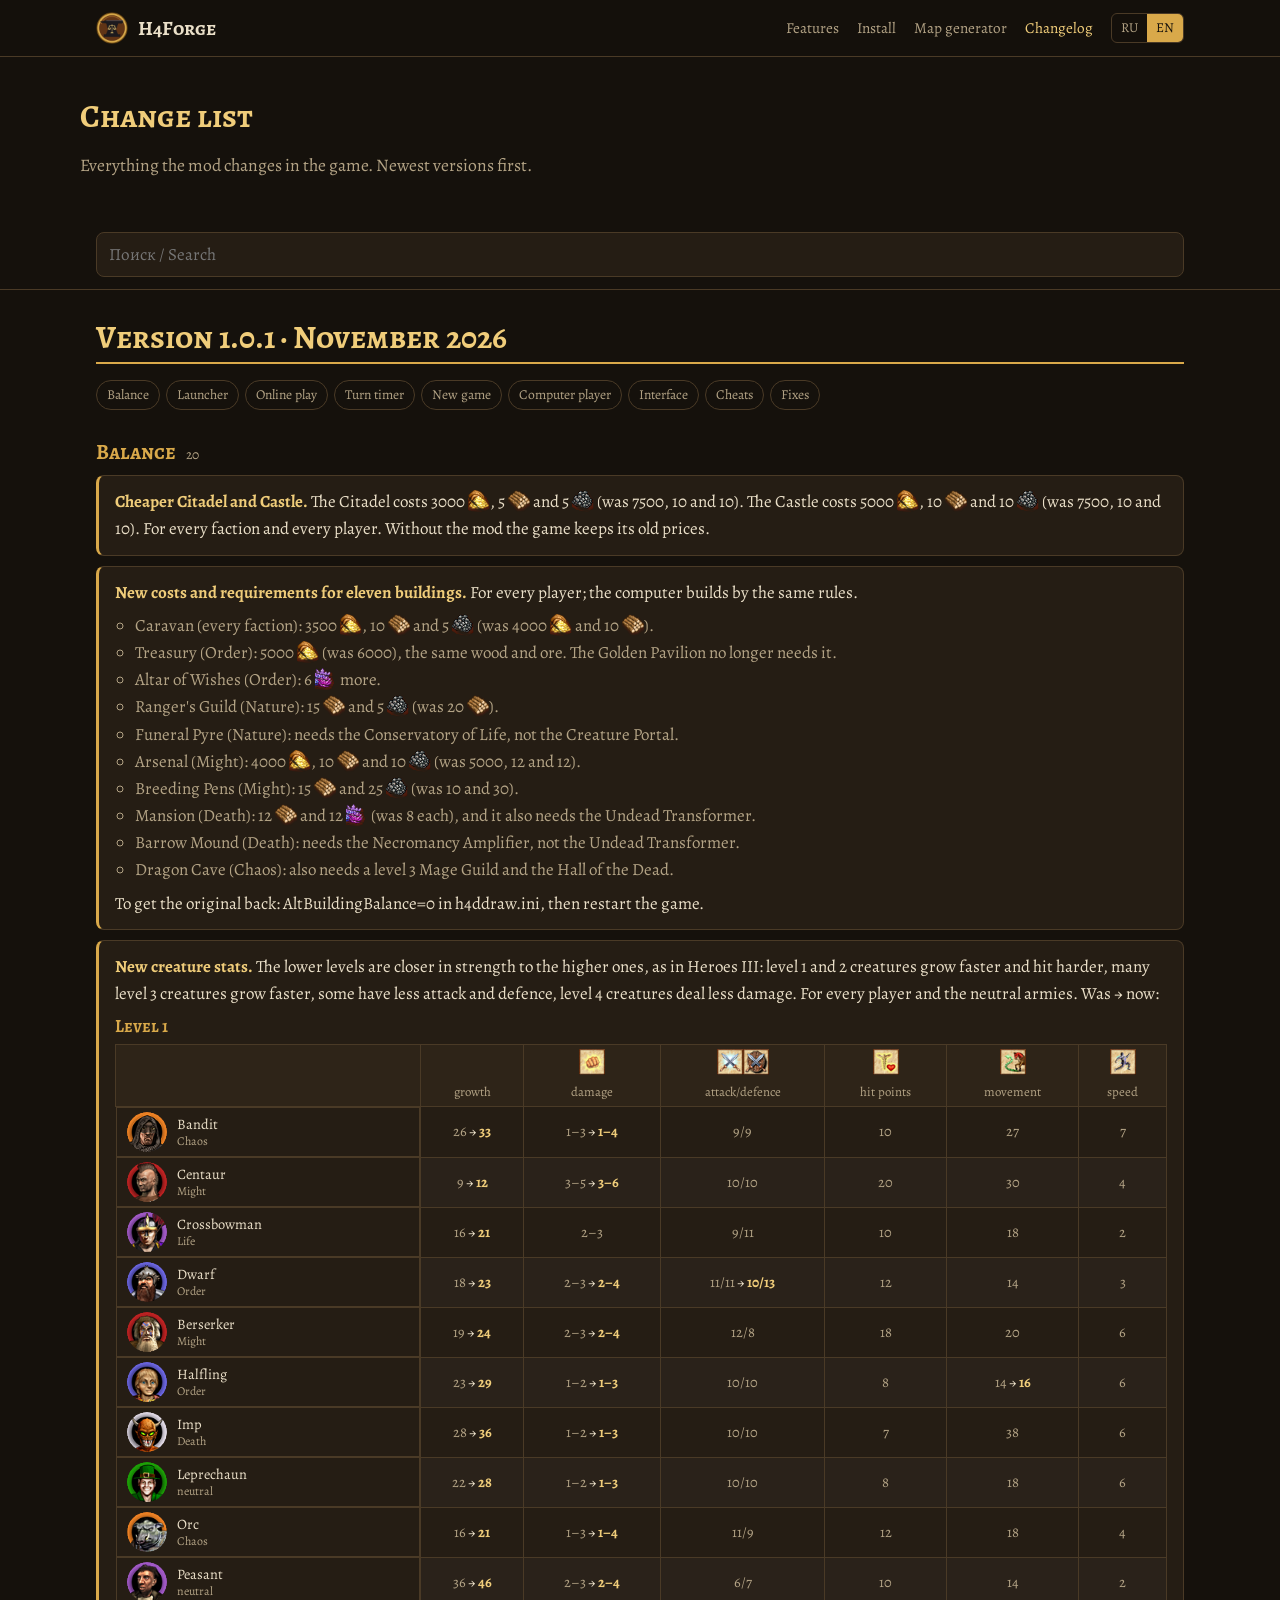
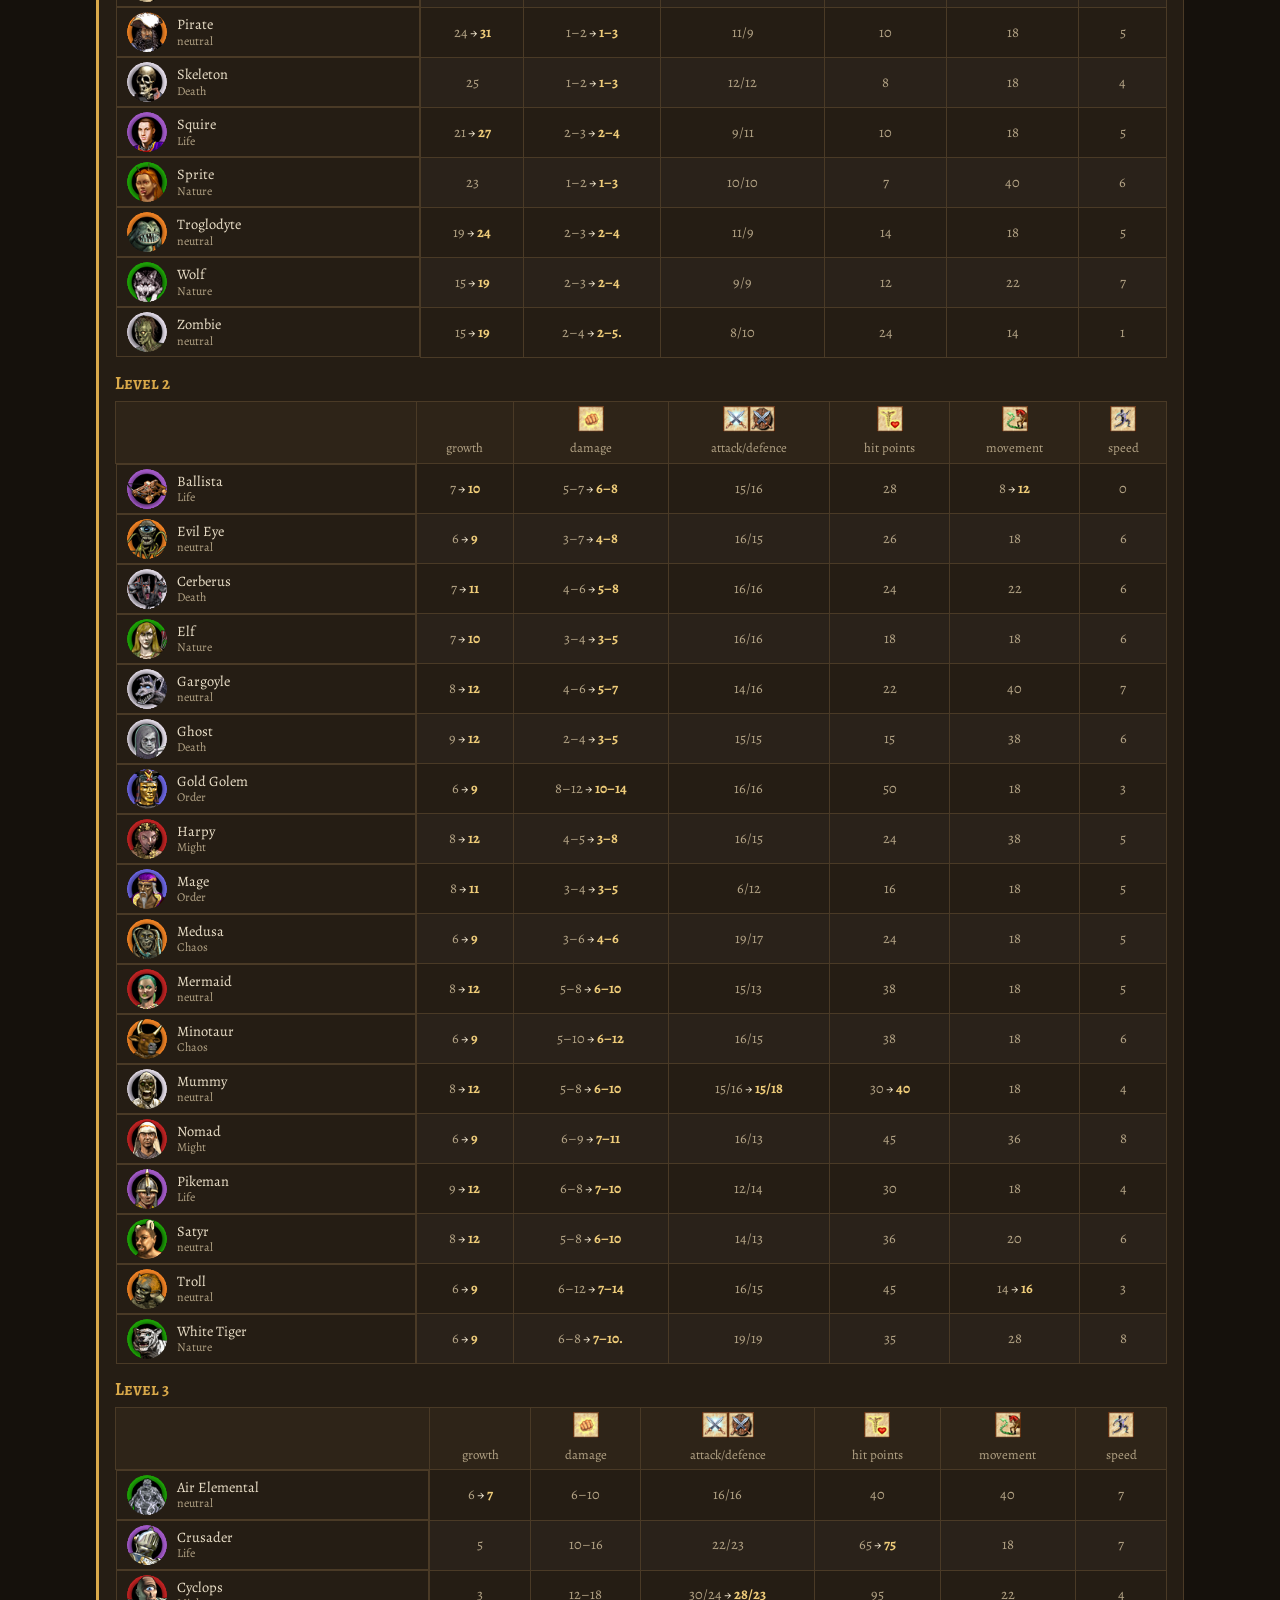
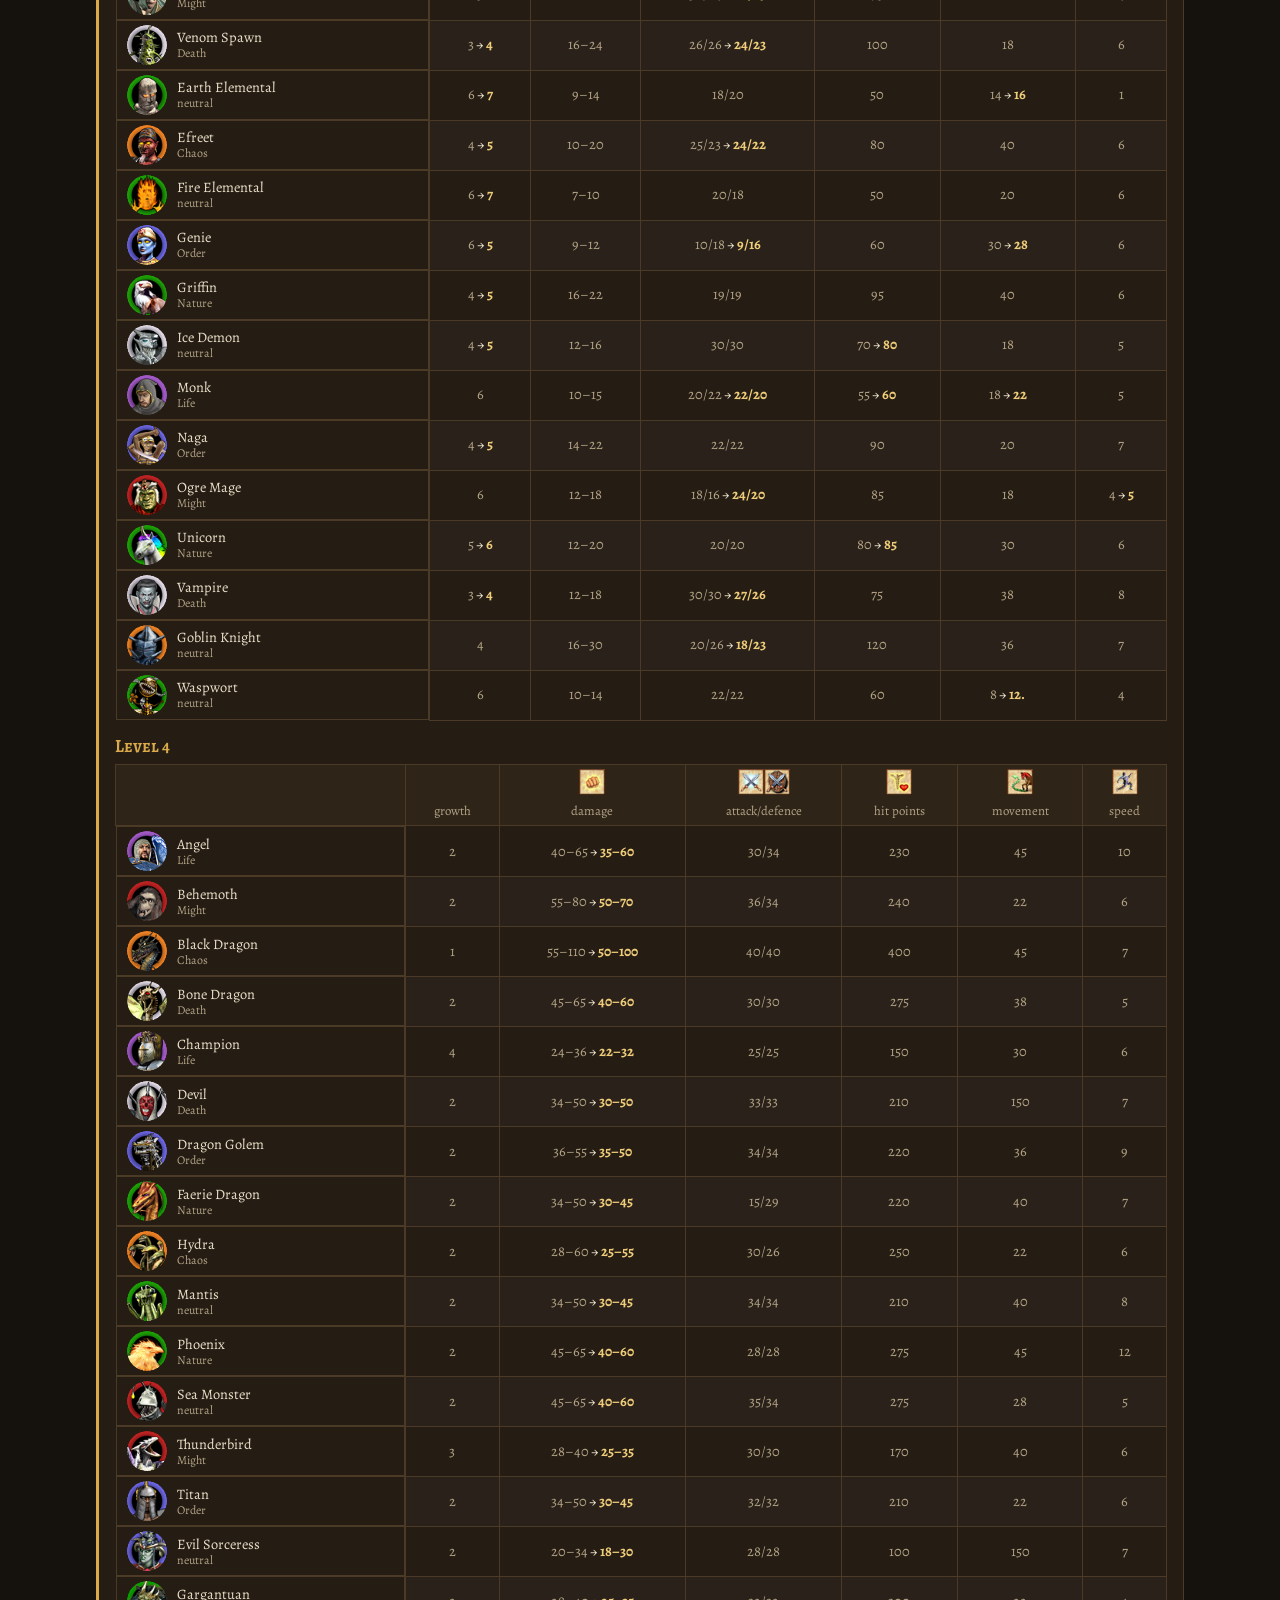
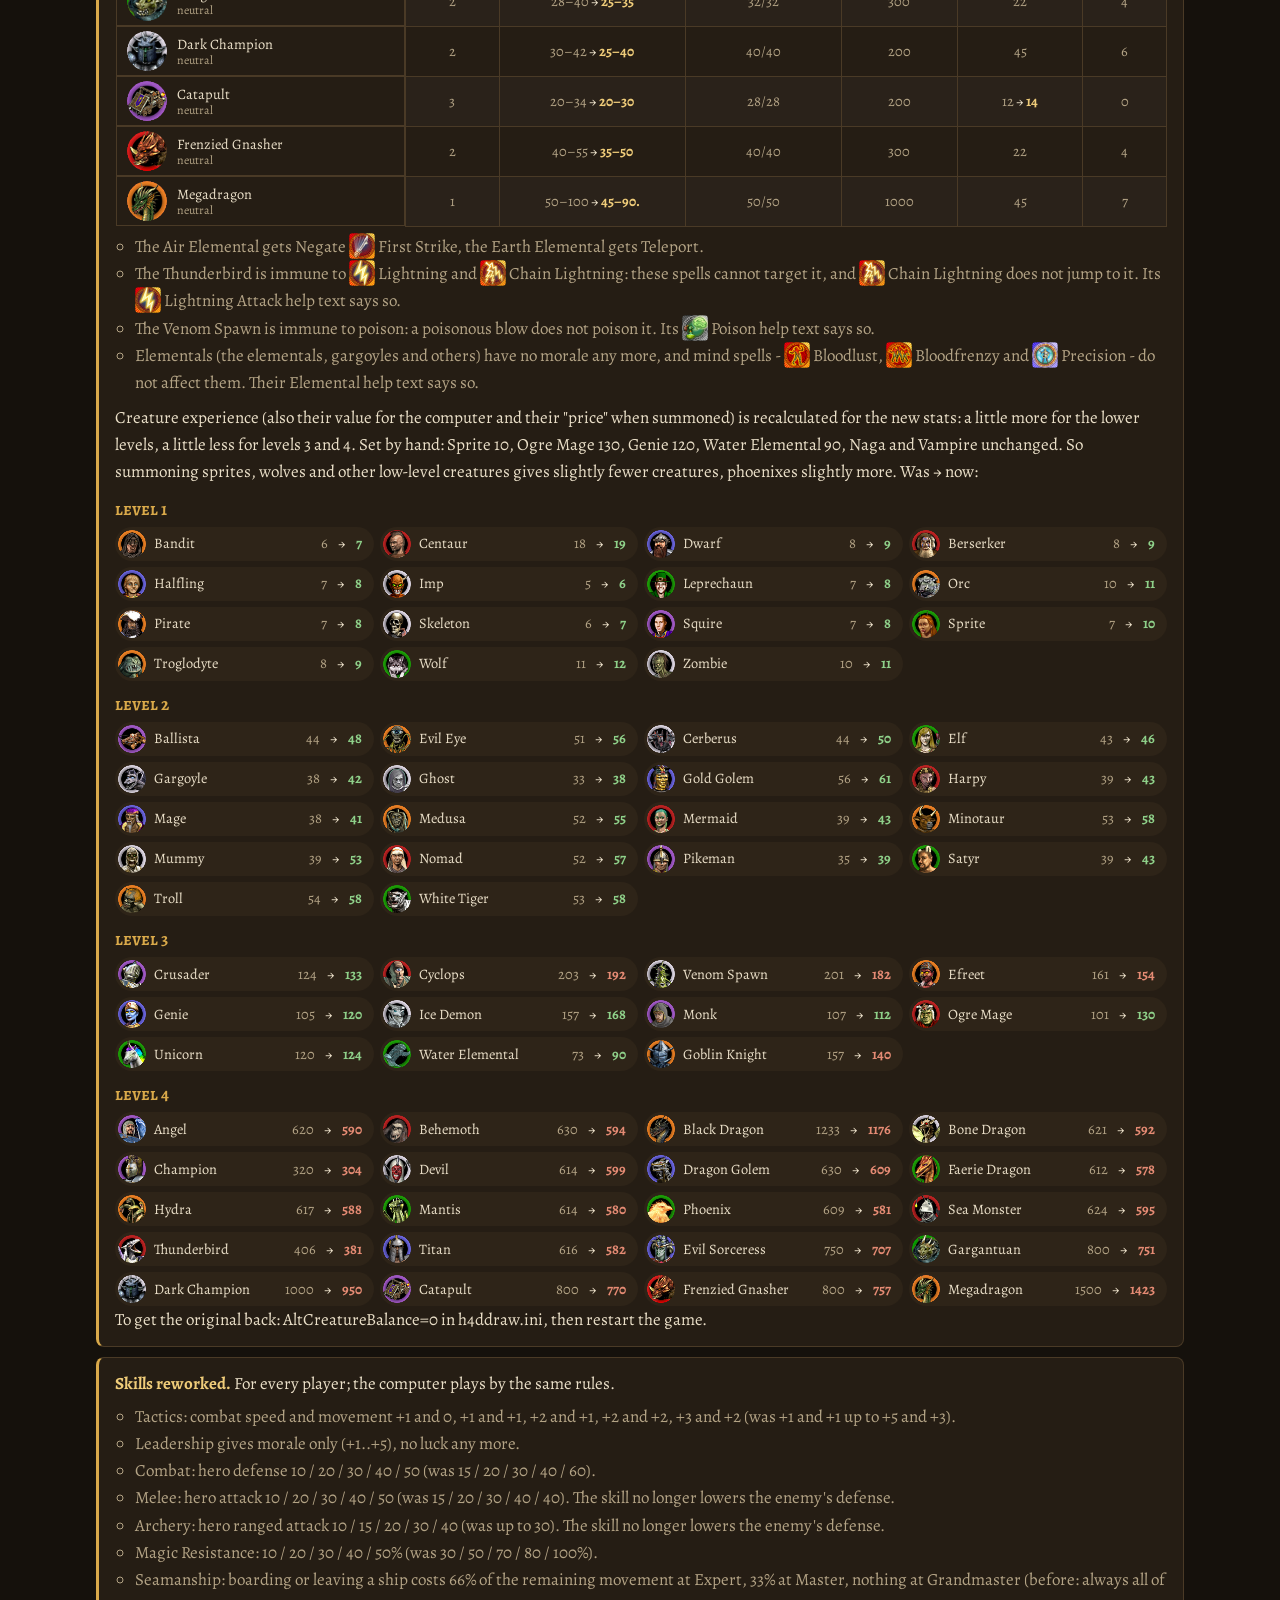
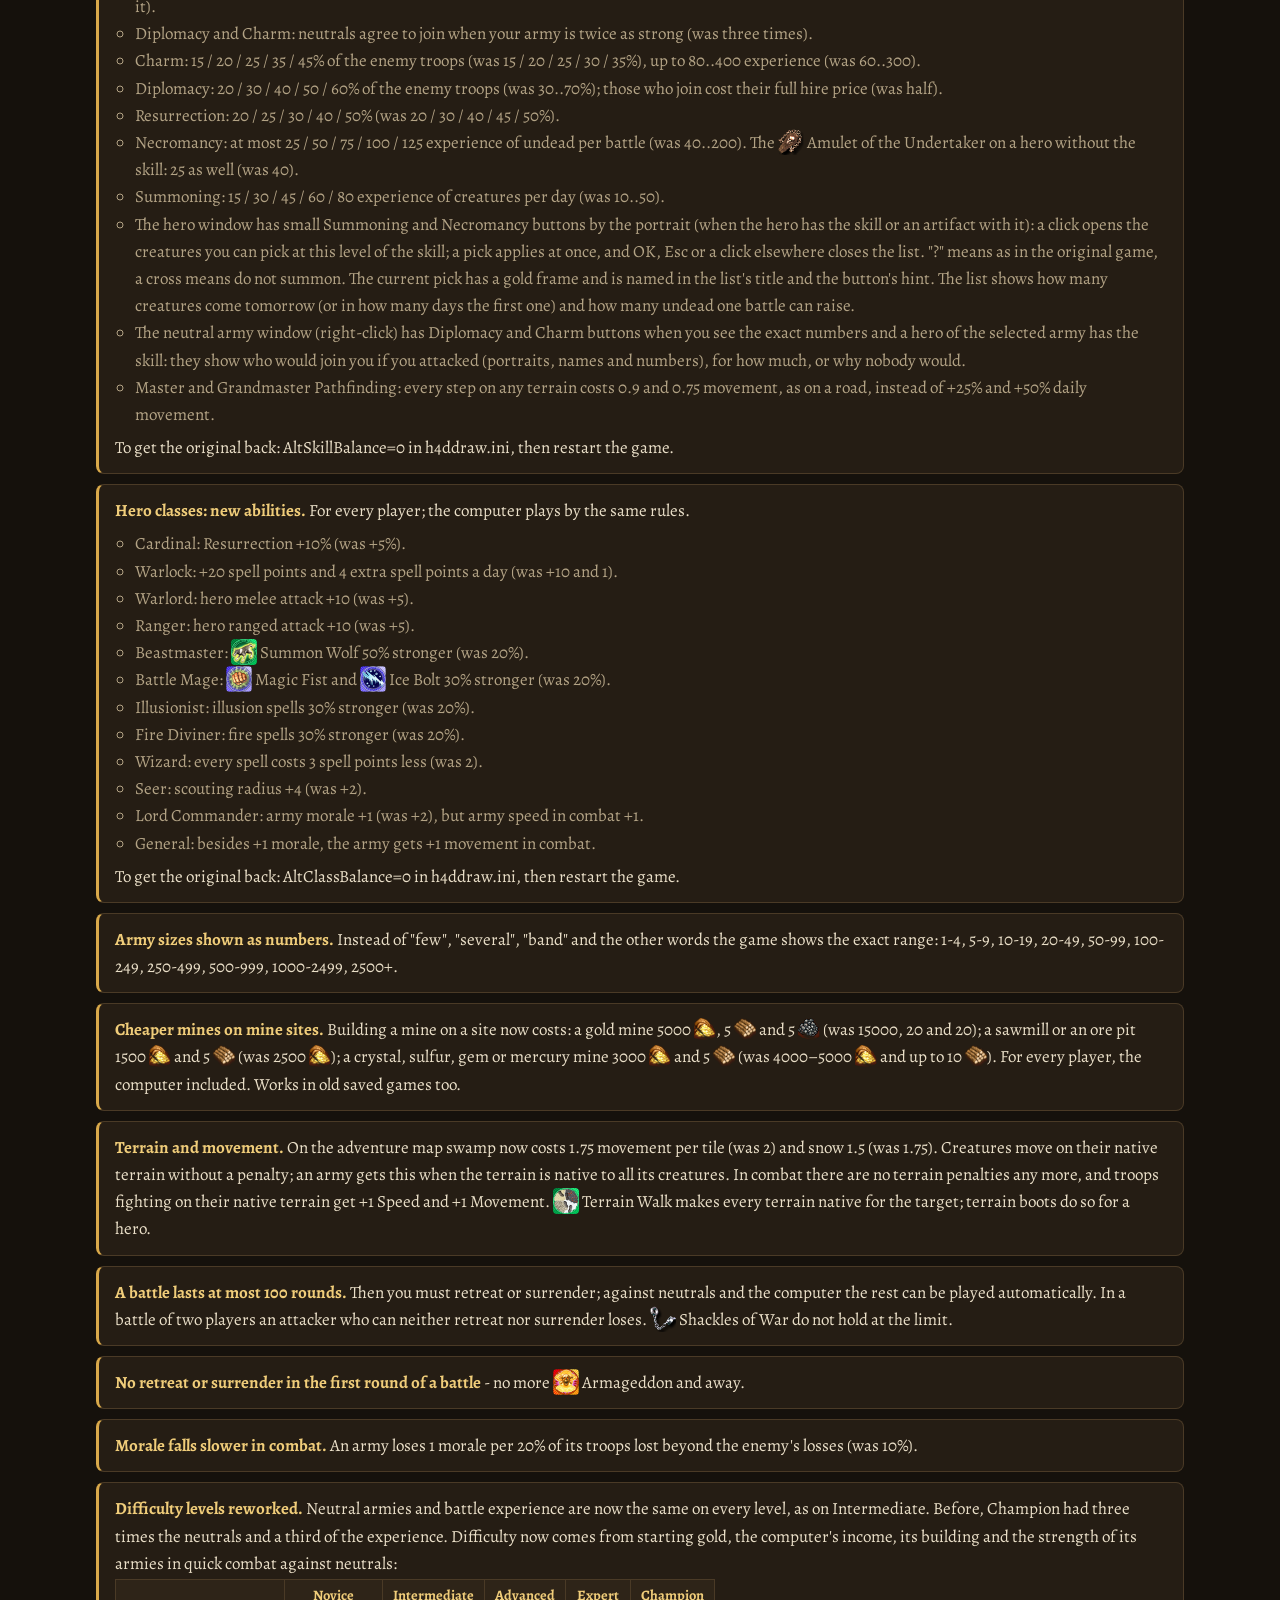
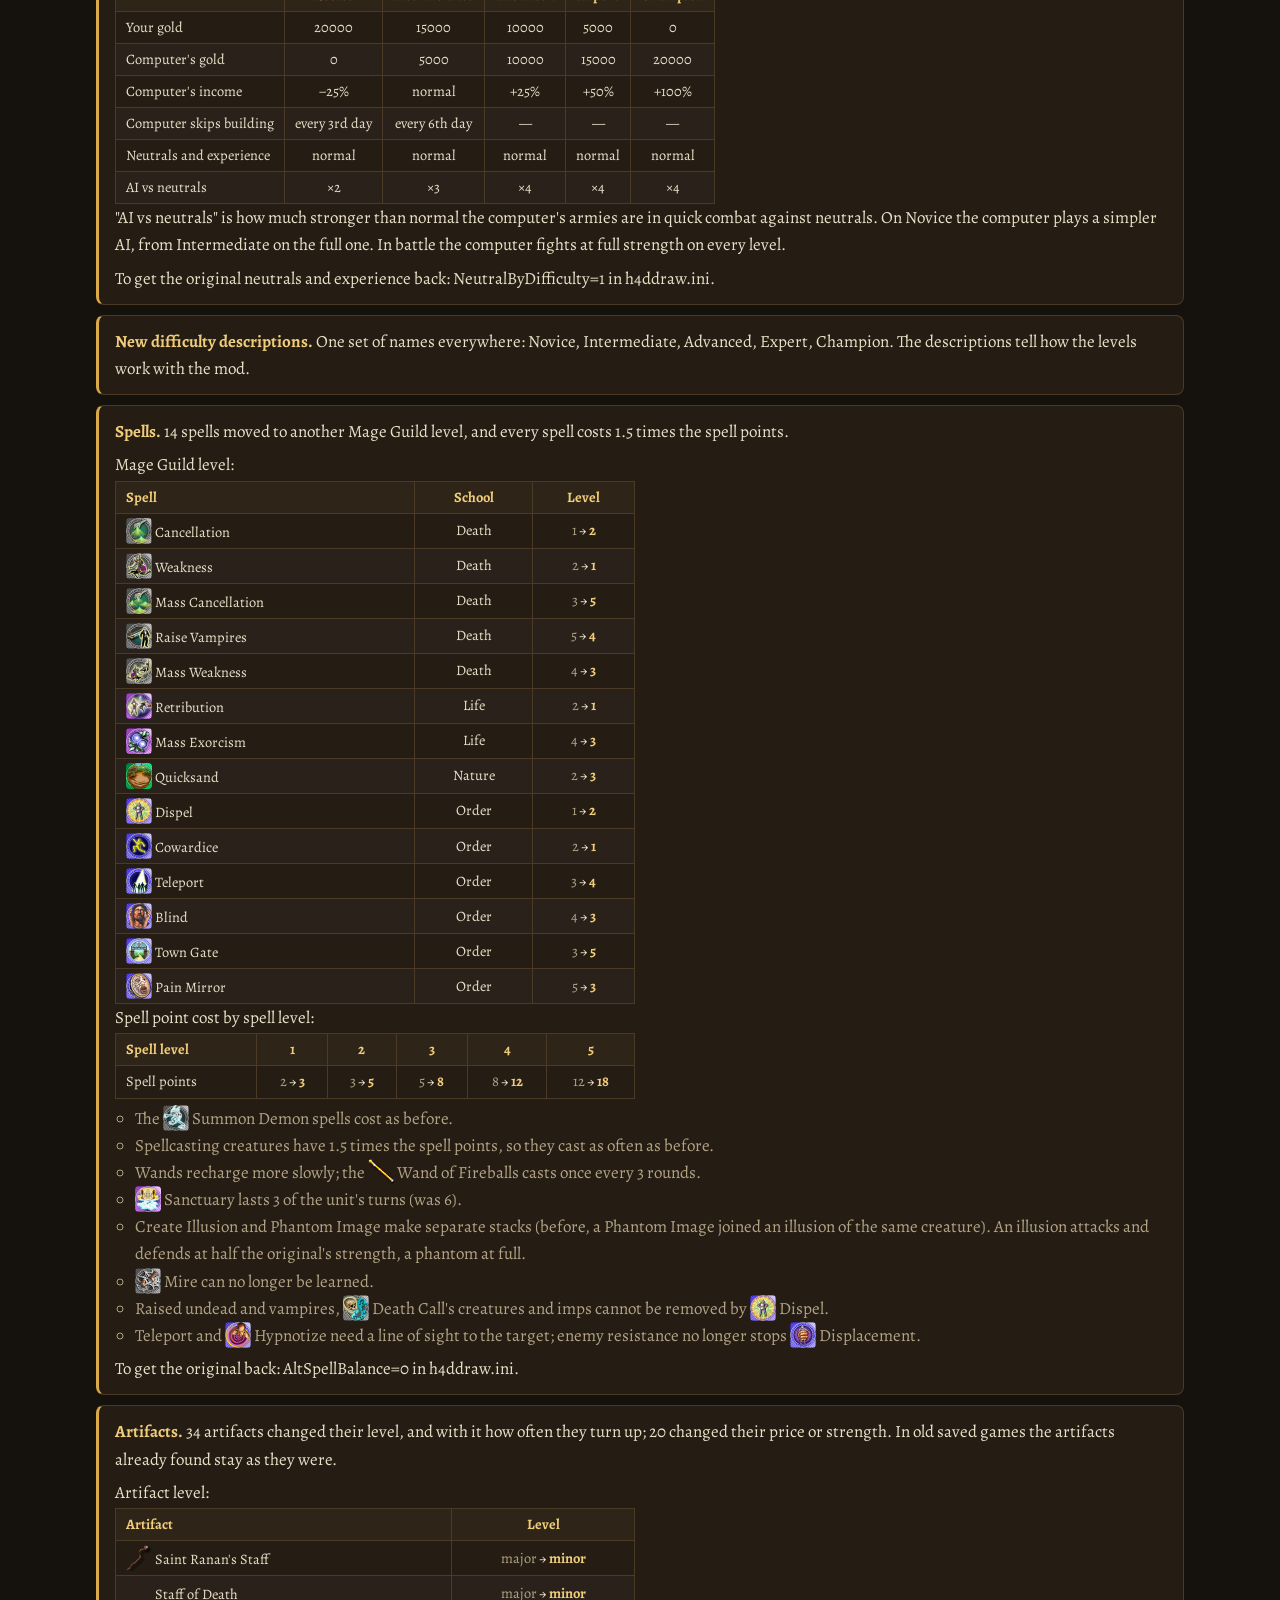
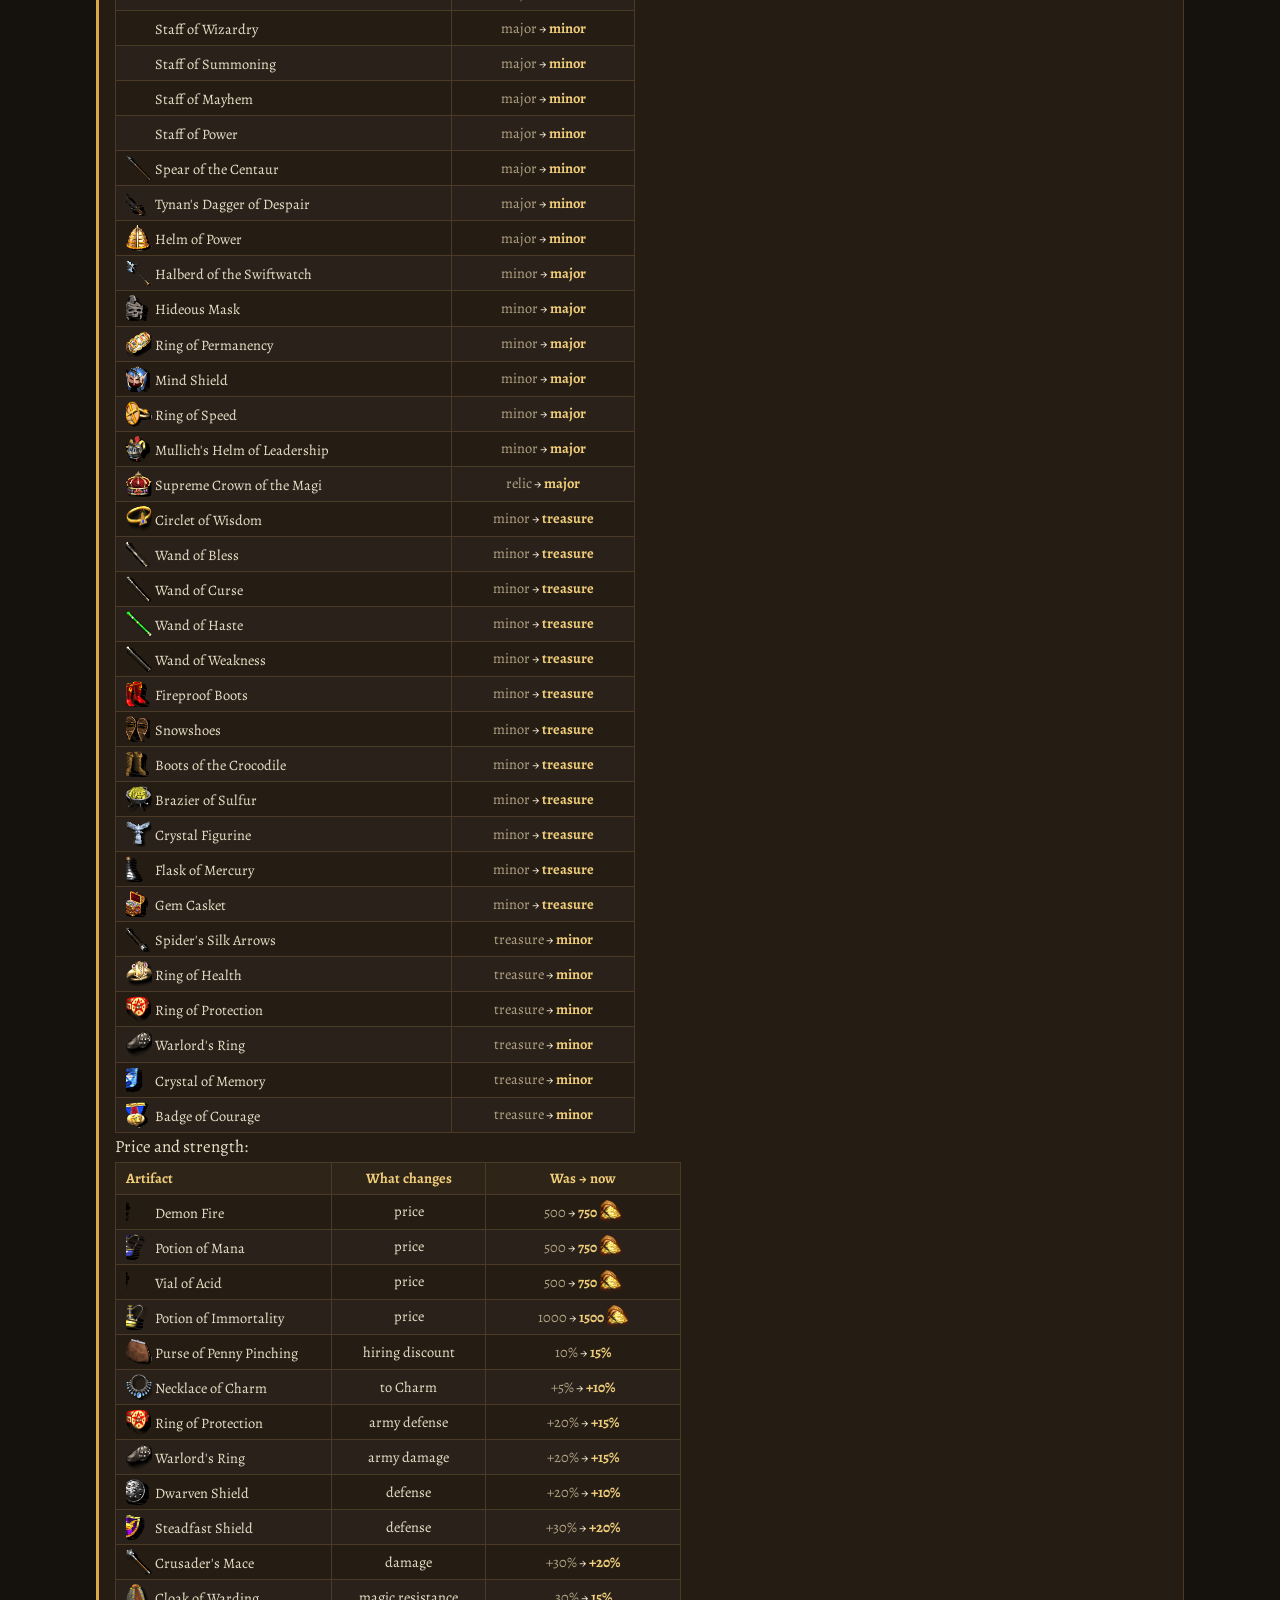
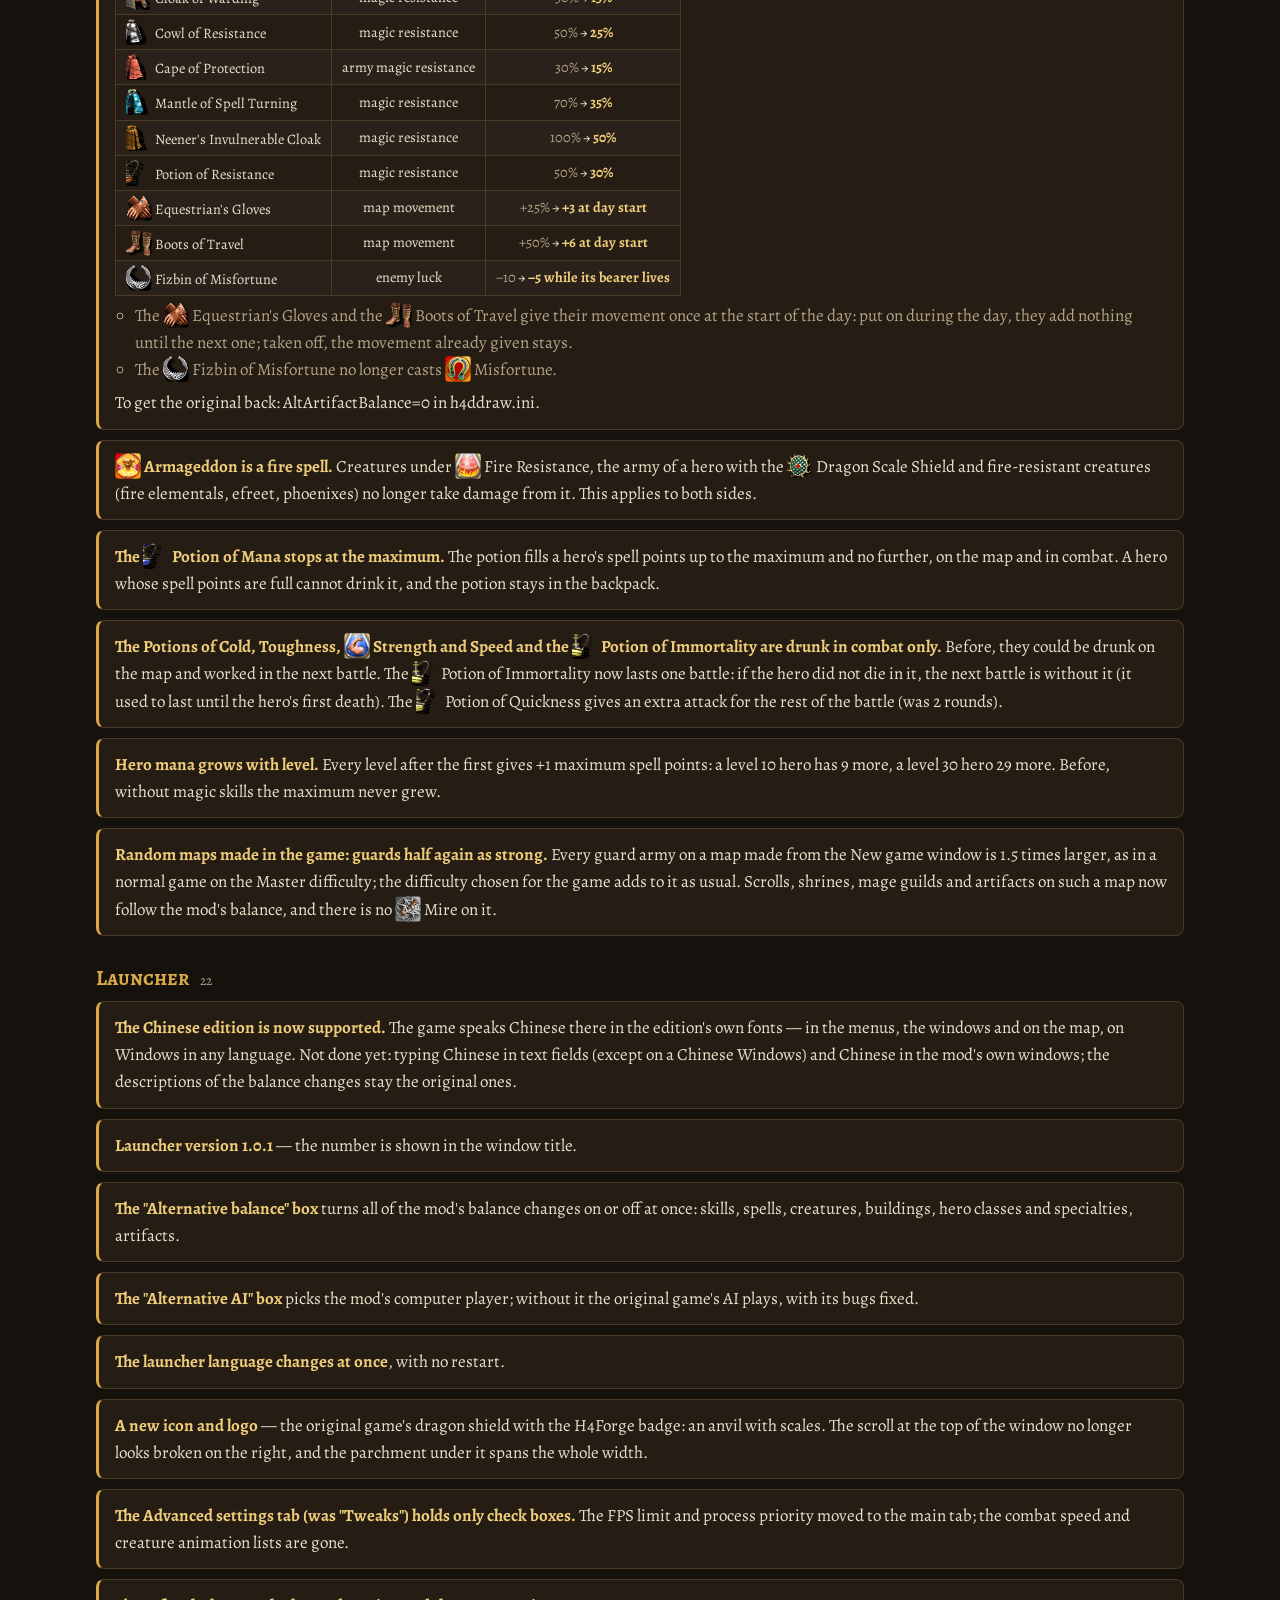
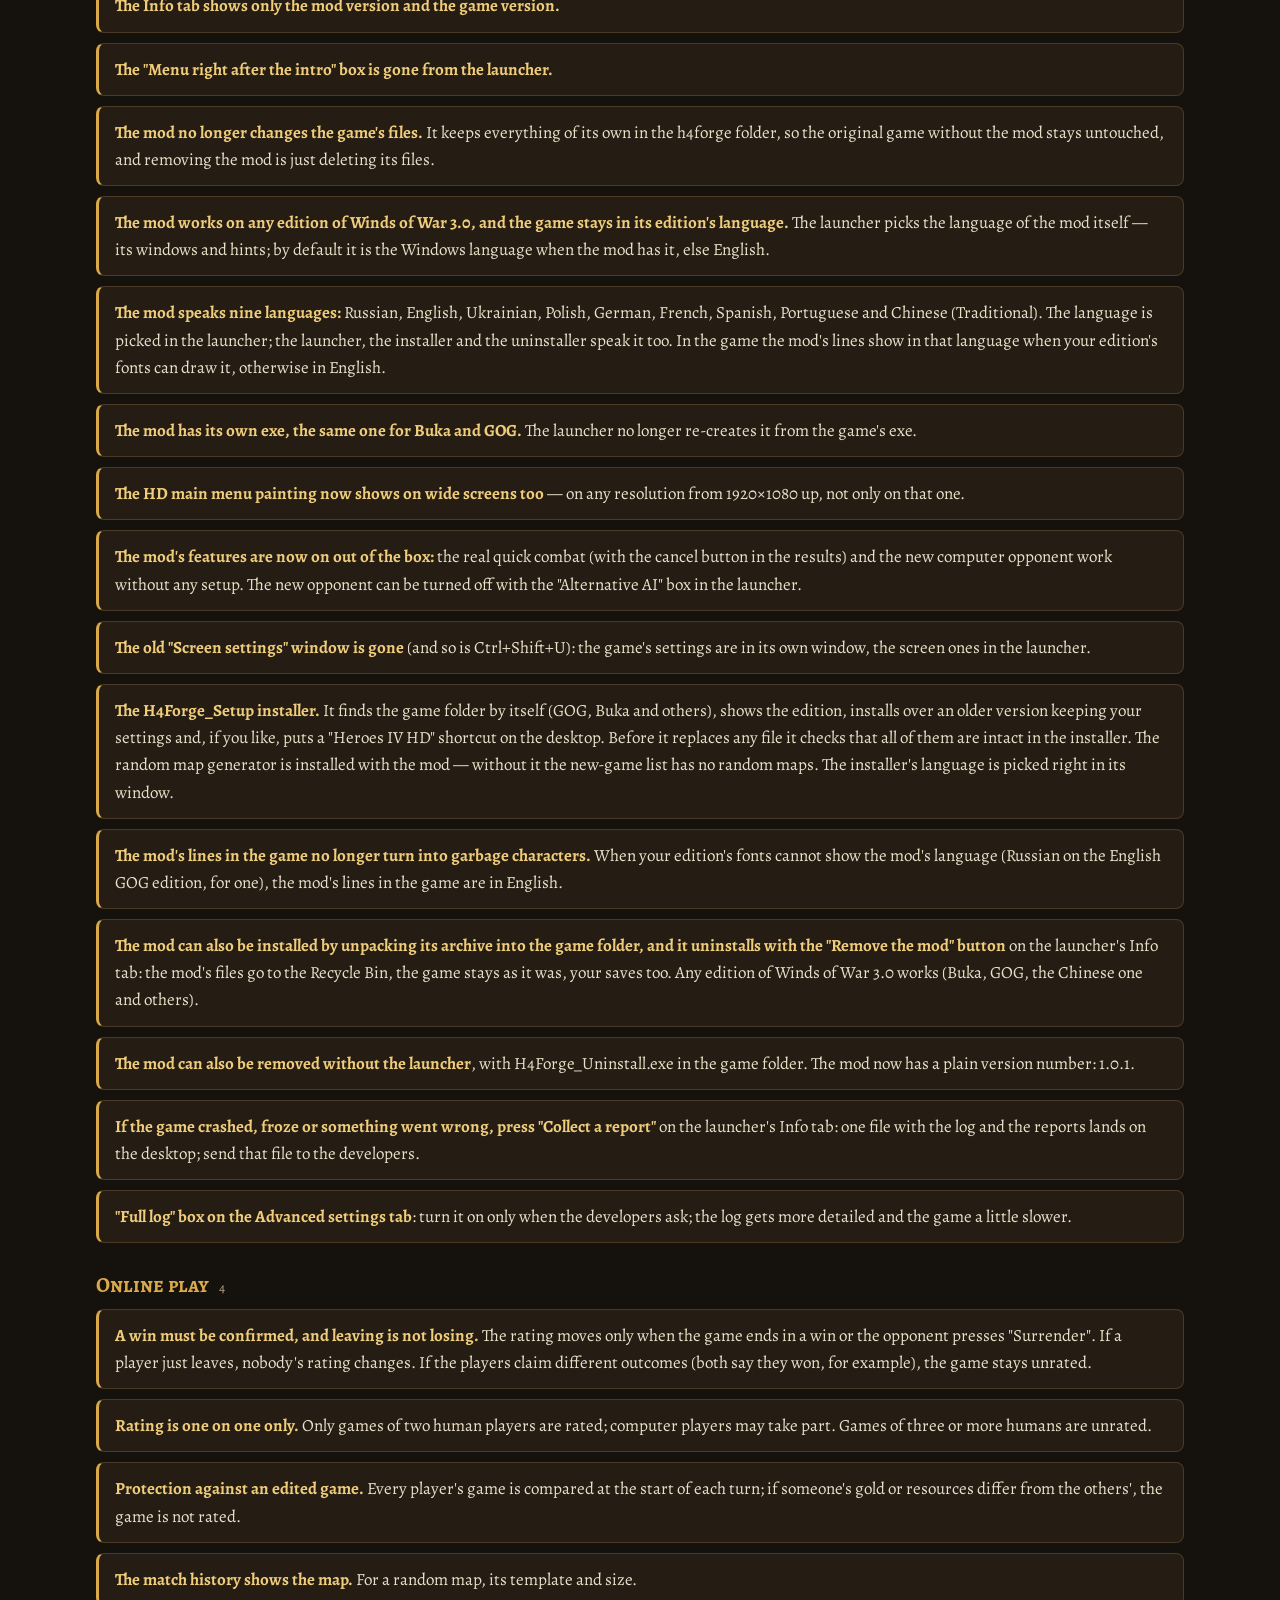
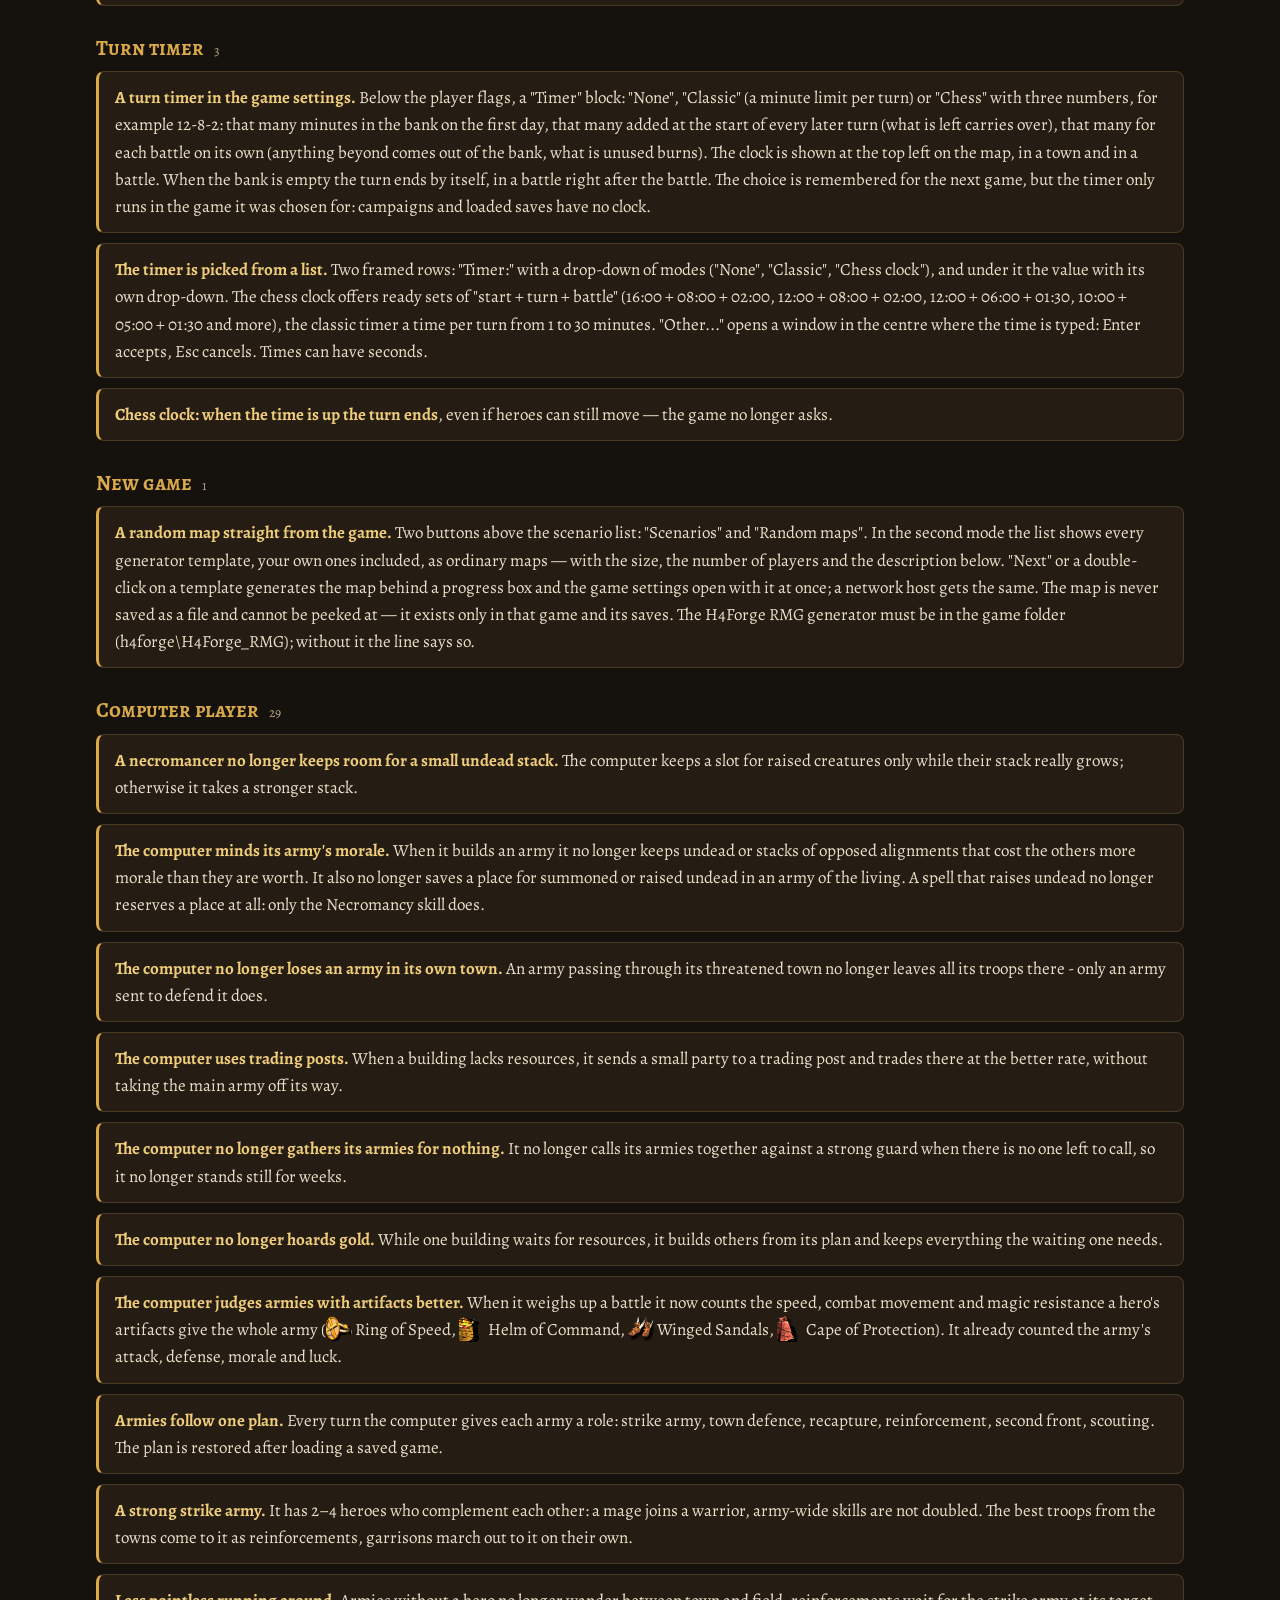
==== commit b4f2d9e5: "Hero picture shows the whole logo" ====
--- a/changelog.html
+++ b/changelog.html
@@ -35,7 +35,7 @@
 
 <div class="cl wrap" lang="ru">
 <div class="version"><h2>Версия 1.0.1 · ноябрь 2026</h2><div class="chips"><a href="#ru-0-0">Баланс</a><a href="#ru-0-1">Лаунчер</a><a href="#ru-0-2">Онлайн-игра</a><a href="#ru-0-3">Таймер хода</a><a href="#ru-0-4">Новая игра</a><a href="#ru-0-5">Компьютерный игрок</a><a href="#ru-0-6">Интерфейс</a><a href="#ru-0-7">Читы</a><a href="#ru-0-8">Исправления</a></div>
-<div class="sec" id="ru-0-0"><h3>Баланс<small>19</small></h3><ul class="entries">
+<div class="sec" id="ru-0-0"><h3>Баланс<small>20</small></h3><ul class="entries">
 <li class="entry"><p><strong>Цитадель и замок дешевле.</strong> Цитадель стоит 3000 <img class="res" src="img/materials/32/Gold.png" alt="золота" title="золота" loading="lazy">, 5 <img class="res" src="img/materials/32/Wood.png" alt="дерева" title="дерева" loading="lazy"> и 5 <img class="res" src="img/materials/32/Ore.png" alt="руды" title="руды" loading="lazy"> (было 7500, 10 и 10). Замок — 5000 <img class="res" src="img/materials/32/Gold.png" alt="золота" title="золота" loading="lazy">, 10 <img class="res" src="img/materials/32/Wood.png" alt="дерева" title="дерева" loading="lazy"> и 10 <img class="res" src="img/materials/32/Ore.png" alt="руды" title="руды" loading="lazy"> (было 7500, 10 и 10). Для всех фракций и всех игроков. Без мода игра остаётся с прежними ценами.</p></li>
 <li class="entry"><p><strong>Новые цены и требования у одиннадцати зданий.</strong> Для всех игроков, компьютер строит по тем же правилам.</p><ul><li>Караван-сарай (все фракции): 3500 <img class="res" src="img/materials/32/Gold.png" alt="золота" title="золота" loading="lazy">, 10 <img class="res" src="img/materials/32/Wood.png" alt="дерева" title="дерева" loading="lazy"> и 5 <img class="res" src="img/materials/32/Ore.png" alt="руды" title="руды" loading="lazy"> (было 4000 <img class="res" src="img/materials/32/Gold.png" alt="золота" title="золота" loading="lazy"> и 10 <img class="res" src="img/materials/32/Wood.png" alt="дерева" title="дерева" loading="lazy">).</li><li>Сокровищница (Порядок): 5000 <img class="res" src="img/materials/32/Gold.png" alt="золота" title="золота" loading="lazy"> (было 6000), дерево и руда прежние. Золотой павильон её больше не требует.</li><li>Алтарь Грез (Порядок): дороже на 6 <img class="res" src="img/materials/32/Crystal.png" alt="кристаллов" title="кристаллов" loading="lazy">.</li><li>Гильдия следопытов (Природа): 15 <img class="res" src="img/materials/32/Wood.png" alt="дерева" title="дерева" loading="lazy"> и 5 <img class="res" src="img/materials/32/Ore.png" alt="руды" title="руды" loading="lazy"> (было 20 <img class="res" src="img/materials/32/Wood.png" alt="дерева" title="дерева" loading="lazy">).</li><li>Священный огонь (Природа): нужна Консерватория Жизни, а не Портал.</li><li>Арсенал (Сила): 4000 <img class="res" src="img/materials/32/Gold.png" alt="золота" title="золота" loading="lazy">, 10 <img class="res" src="img/materials/32/Wood.png" alt="дерева" title="дерева" loading="lazy"> и 10 <img class="res" src="img/materials/32/Ore.png" alt="руды" title="руды" loading="lazy"> (было 5000, 12 и 12).</li><li>Загон (Сила): 15 <img class="res" src="img/materials/32/Wood.png" alt="дерева" title="дерева" loading="lazy"> и 25 <img class="res" src="img/materials/32/Ore.png" alt="руды" title="руды" loading="lazy"> (было 10 и 30).</li><li>Мавзолей (Смерть): 12 <img class="res" src="img/materials/32/Wood.png" alt="дерева" title="дерева" loading="lazy"> и 12 <img class="res" src="img/materials/32/Crystal.png" alt="кристаллов" title="кристаллов" loading="lazy"> (было по 8), и нужен ещё Преобразователь нежити.</li><li>Могильный холм (Смерть): нужен Усилитель некромантии, а не Преобразователь нежити.</li><li>Пещера дракона (Хаос): нужны ещё Колдовская гильдия 3-го уровня и Зал Мертвых.</li></ul><p>Вернуть оригинал: в файле h4ddraw.ini строка AltBuildingBalance=0, затем перезапустить игру.</p></li>
 <li class="entry"><p><strong>Новые параметры существ.</strong> Младшие уровни стали ближе по силе к старшим, как в третьих Героях: у существ 1-го и 2-го уровня больше прирост и урон, у многих существ 3-го уровня выше прирост, у некоторых меньше атака и защита, у 4-го уровня меньше урон. Для всех игроков и нейтральных армий. Было → стало:</p><div class="tbl stats-tbl"><table><caption>1-й уровень</caption><thead><tr><th></th><th><span>прирост</span></th><th><img class="st" src="img/stats/27/Damage.png" alt="урон" title="урон" loading="lazy"><span>урон</span></th><th><img class="st" src="img/stats/27/Melee_Attack.png" alt="атака/защита" title="атака/защита" loading="lazy"><img class="st" src="img/stats/27/Melee_Defense.png" alt="атака/защита" title="атака/защита" loading="lazy"><span>атака/защита</span></th><th><img class="st" src="img/stats/27/Hit_Points.png" alt="здоровье" title="здоровье" loading="lazy"><span>здоровье</span></th><th><img class="st" src="img/stats/27/Movement.png" alt="передвижение" title="передвижение" loading="lazy"><span>передвижение</span></th><th><img class="st" src="img/stats/27/Speed.png" alt="скорость" title="скорость" loading="lazy"><span>скорость</span></th></tr></thead><tbody><tr><td class="who"><img class="por" src="img/c/3.png" alt="" loading="lazy"><span>Бандит<small>Хаос</small></span></td><td><span class="old">26</span>&#8239;→&#8239;<b class="up">33</b></td><td><span class="old">1–3</span>&#8239;→&#8239;<b class="up">1–4</b></td><td class="same">9/9</td><td class="same">10</td><td class="same">27</td><td class="same">7</td></tr><tr><td class="who"><img class="por" src="img/c/8.png" alt="" loading="lazy"><span>Кентавр<small>Сила</small></span></td><td><span class="old">9</span>&#8239;→&#8239;<b class="up">12</b></td><td><span class="old">3–5</span>&#8239;→&#8239;<b class="up">3–6</b></td><td class="same">10/10</td><td class="same">20</td><td class="same">30</td><td class="same">4</td></tr><tr><td class="who"><img class="por" src="img/c/11.png" alt="" loading="lazy"><span>Арбалетчик<small>Жизнь</small></span></td><td><span class="old">16</span>&#8239;→&#8239;<b class="up">21</b></td><td class="same">2–3</td><td class="same">9/11</td><td class="same">10</td><td class="same">18</td><td class="same">2</td></tr><tr><td class="who"><img class="por" src="img/c/17.png" alt="" loading="lazy"><span>Гном<small>Порядок</small></span></td><td><span class="old">18</span>&#8239;→&#8239;<b class="up">23</b></td><td><span class="old">2–3</span>&#8239;→&#8239;<b class="up">2–4</b></td><td><span class="old">11/11</span>&#8239;→&#8239;<b class="up">10/13</b></td><td class="same">12</td><td class="same">14</td><td class="same">3</td></tr><tr><td class="who"><img class="por" src="img/c/26.png" alt="" loading="lazy"><span>Берсерк<small>Сила</small></span></td><td><span class="old">19</span>&#8239;→&#8239;<b class="up">24</b></td><td><span class="old">2–3</span>&#8239;→&#8239;<b class="up">2–4</b></td><td class="same">12/8</td><td class="same">18</td><td class="same">20</td><td class="same">6</td></tr><tr><td class="who"><img class="por" src="img/c/29.png" alt="" loading="lazy"><span>Халфлинг<small>Порядок</small></span></td><td><span class="old">23</span>&#8239;→&#8239;<b class="up">29</b></td><td><span class="old">1–2</span>&#8239;→&#8239;<b class="up">1–3</b></td><td class="same">10/10</td><td class="same">8</td><td><span class="old">14</span>&#8239;→&#8239;<b class="up">16</b></td><td class="same">6</td></tr><tr><td class="who"><img class="por" src="img/c/33.png" alt="" loading="lazy"><span>Бес<small>Смерть</small></span></td><td><span class="old">28</span>&#8239;→&#8239;<b class="up">36</b></td><td><span class="old">1–2</span>&#8239;→&#8239;<b class="up">1–3</b></td><td class="same">10/10</td><td class="same">7</td><td class="same">38</td><td class="same">6</td></tr><tr><td class="who"><img class="por" src="img/c/34.png" alt="" loading="lazy"><span>Лепрекон<small>нейтрал</small></span></td><td><span class="old">22</span>&#8239;→&#8239;<b class="up">28</b></td><td><span class="old">1–2</span>&#8239;→&#8239;<b class="up">1–3</b></td><td class="same">10/10</td><td class="same">8</td><td class="same">18</td><td class="same">6</td></tr><tr><td class="who"><img class="por" src="img/c/46.png" alt="" loading="lazy"><span>Орк<small>Хаос</small></span></td><td><span class="old">16</span>&#8239;→&#8239;<b class="up">21</b></td><td><span class="old">1–3</span>&#8239;→&#8239;<b class="up">1–4</b></td><td class="same">11/9</td><td class="same">12</td><td class="same">18</td><td class="same">4</td></tr><tr><td class="who"><img class="por" src="img/c/47.png" alt="" loading="lazy"><span>Крестьянин<small>нейтрал</small></span></td><td><span class="old">36</span>&#8239;→&#8239;<b class="up">46</b></td><td><span class="old">2–3</span>&#8239;→&#8239;<b class="up">2–4</b></td><td class="same">6/7</td><td class="same">10</td><td class="same">14</td><td class="same">2</td></tr><tr><td class="who"><img class="por" src="img/c/50.png" alt="" loading="lazy"><span>Пират<small>нейтрал</small></span></td><td><span class="old">24</span>&#8239;→&#8239;<b class="up">31</b></td><td><span class="old">1–2</span>&#8239;→&#8239;<b class="up">1–3</b></td><td class="same">11/9</td><td class="same">10</td><td class="same">18</td><td class="same">5</td></tr><tr><td class="who"><img class="por" src="img/c/53.png" alt="" loading="lazy"><span>Скелет<small>Смерть</small></span></td><td class="same">25</td><td><span class="old">1–2</span>&#8239;→&#8239;<b class="up">1–3</b></td><td class="same">12/12</td><td class="same">8</td><td class="same">18</td><td class="same">4</td></tr><tr><td class="who"><img class="por" src="img/c/54.png" alt="" loading="lazy"><span>Оруженосец<small>Жизнь</small></span></td><td><span class="old">21</span>&#8239;→&#8239;<b class="up">27</b></td><td><span class="old">2–3</span>&#8239;→&#8239;<b class="up">2–4</b></td><td class="same">9/11</td><td class="same">10</td><td class="same">18</td><td class="same">5</td></tr><tr><td class="who"><img class="por" src="img/c/55.png" alt="" loading="lazy"><span>Фея<small>Природа</small></span></td><td class="same">23</td><td><span class="old">1–2</span>&#8239;→&#8239;<b class="up">1–3</b></td><td class="same">10/10</td><td class="same">7</td><td class="same">40</td><td class="same">6</td></tr><tr><td class="who"><img class="por" src="img/c/58.png" alt="" loading="lazy"><span>Троглодит<small>нейтрал</small></span></td><td><span class="old">19</span>&#8239;→&#8239;<b class="up">24</b></td><td><span class="old">2–3</span>&#8239;→&#8239;<b class="up">2–4</b></td><td class="same">11/9</td><td class="same">14</td><td class="same">18</td><td class="same">5</td></tr><tr><td class="who"><img class="por" src="img/c/64.png" alt="" loading="lazy"><span>Волк<small>Природа</small></span></td><td><span class="old">15</span>&#8239;→&#8239;<b class="up">19</b></td><td><span class="old">2–3</span>&#8239;→&#8239;<b class="up">2–4</b></td><td class="same">9/9</td><td class="same">12</td><td class="same">22</td><td class="same">7</td></tr><tr><td class="who"><img class="por" src="img/c/65.png" alt="" loading="lazy"><span>Зомби<small>нейтрал</small></span></td><td><span class="old">15</span>&#8239;→&#8239;<b class="up">19</b></td><td><span class="old">2–4</span>&#8239;→&#8239;<b class="up">2–5.</b></td><td class="same">8/10</td><td class="same">24</td><td class="same">14</td><td class="same">1</td></tr></tbody></table></div><div class="tbl stats-tbl"><table><caption>2-й уровень</caption><thead><tr><th></th><th><span>прирост</span></th><th><img class="st" src="img/stats/27/Damage.png" alt="урон" title="урон" loading="lazy"><span>урон</span></th><th><img class="st" src="img/stats/27/Melee_Attack.png" alt="атака/защита" title="атака/защита" loading="lazy"><img class="st" src="img/stats/27/Melee_Defense.png" alt="атака/защита" title="атака/защита" loading="lazy"><span>атака/защита</span></th><th><img class="st" src="img/stats/27/Hit_Points.png" alt="здоровье" title="здоровье" loading="lazy"><span>здоровье</span></th><th><img class="st" src="img/stats/27/Movement.png" alt="передвижение" title="передвижение" loading="lazy"><span>передвижение</span></th><th><img class="st" src="img/stats/27/Speed.png" alt="скорость" title="скорость" loading="lazy"><span>скорость</span></th></tr></thead><tbody><tr><td class="who"><img class="por" src="img/c/2.png" alt="" loading="lazy"><span>Баллиста<small>Жизнь</small></span></td><td><span class="old">7</span>&#8239;→&#8239;<b class="up">10</b></td><td><span class="old">5–7</span>&#8239;→&#8239;<b class="up">6–8</b></td><td class="same">15/16</td><td class="same">28</td><td><span class="old">8</span>&#8239;→&#8239;<b class="up">12</b></td><td class="same">0</td></tr><tr><td class="who"><img class="por" src="img/c/5.png" alt="" loading="lazy"><span>Злой глаз<small>нейтрал</small></span></td><td><span class="old">6</span>&#8239;→&#8239;<b class="up">9</b></td><td><span class="old">3–7</span>&#8239;→&#8239;<b class="up">4–8</b></td><td class="same">16/15</td><td class="same">26</td><td class="same">18</td><td class="same">6</td></tr><tr><td class="who"><img class="por" src="img/c/9.png" alt="" loading="lazy"><span>Цербер<small>Смерть</small></span></td><td><span class="old">7</span>&#8239;→&#8239;<b class="up">11</b></td><td><span class="old">4–6</span>&#8239;→&#8239;<b class="up">5–8</b></td><td class="same">16/16</td><td class="same">24</td><td class="same">22</td><td class="same">6</td></tr><tr><td class="who"><img class="por" src="img/c/20.png" alt="" loading="lazy"><span>Эльф<small>Природа</small></span></td><td><span class="old">7</span>&#8239;→&#8239;<b class="up">10</b></td><td><span class="old">3–4</span>&#8239;→&#8239;<b class="up">3–5</b></td><td class="same">16/16</td><td class="same">18</td><td class="same">18</td><td class="same">6</td></tr><tr><td class="who"><img class="por" src="img/c/23.png" alt="" loading="lazy"><span>Горгулья<small>нейтрал</small></span></td><td><span class="old">8</span>&#8239;→&#8239;<b class="up">12</b></td><td><span class="old">4–6</span>&#8239;→&#8239;<b class="up">5–7</b></td><td class="same">14/16</td><td class="same">22</td><td class="same">40</td><td class="same">7</td></tr><tr><td class="who"><img class="por" src="img/c/25.png" alt="" loading="lazy"><span>Призрак<small>Смерть</small></span></td><td><span class="old">9</span>&#8239;→&#8239;<b class="up">12</b></td><td><span class="old">2–4</span>&#8239;→&#8239;<b class="up">3–5</b></td><td class="same">15/15</td><td class="same">15</td><td class="same">38</td><td class="same">6</td></tr><tr><td class="who"><img class="por" src="img/c/27.png" alt="" loading="lazy"><span>Золотой голем<small>Порядок</small></span></td><td><span class="old">6</span>&#8239;→&#8239;<b class="up">9</b></td><td><span class="old">8–12</span>&#8239;→&#8239;<b class="up">10–14</b></td><td class="same">16/16</td><td class="same">50</td><td class="same">18</td><td class="same">3</td></tr><tr><td class="who"><img class="por" src="img/c/30.png" alt="" loading="lazy"><span>Гарпия<small>Сила</small></span></td><td><span class="old">8</span>&#8239;→&#8239;<b class="up">12</b></td><td><span class="old">4–5</span>&#8239;→&#8239;<b class="up">3–8</b></td><td class="same">16/15</td><td class="same">24</td><td class="same">38</td><td class="same">5</td></tr><tr><td class="who"><img class="por" src="img/c/35.png" alt="" loading="lazy"><span>Маг<small>Порядок</small></span></td><td><span class="old">8</span>&#8239;→&#8239;<b class="up">11</b></td><td><span class="old">3–4</span>&#8239;→&#8239;<b class="up">3–5</b></td><td class="same">6/12</td><td class="same">16</td><td class="same">18</td><td class="same">5</td></tr><tr><td class="who"><img class="por" src="img/c/37.png" alt="" loading="lazy"><span>Медуза<small>Хаос</small></span></td><td><span class="old">6</span>&#8239;→&#8239;<b class="up">9</b></td><td><span class="old">3–6</span>&#8239;→&#8239;<b class="up">4–6</b></td><td class="same">19/17</td><td class="same">24</td><td class="same">18</td><td class="same">5</td></tr><tr><td class="who"><img class="por" src="img/c/38.png" alt="" loading="lazy"><span>Русалка<small>нейтрал</small></span></td><td><span class="old">8</span>&#8239;→&#8239;<b class="up">12</b></td><td><span class="old">5–8</span>&#8239;→&#8239;<b class="up">6–10</b></td><td class="same">15/13</td><td class="same">38</td><td class="same">18</td><td class="same">5</td></tr><tr><td class="who"><img class="por" src="img/c/39.png" alt="" loading="lazy"><span>Минотавр<small>Хаос</small></span></td><td><span class="old">6</span>&#8239;→&#8239;<b class="up">9</b></td><td><span class="old">5–10</span>&#8239;→&#8239;<b class="up">6–12</b></td><td class="same">16/15</td><td class="same">38</td><td class="same">18</td><td class="same">6</td></tr><tr><td class="who"><img class="por" src="img/c/41.png" alt="" loading="lazy"><span>Мумия<small>нейтрал</small></span></td><td><span class="old">8</span>&#8239;→&#8239;<b class="up">12</b></td><td><span class="old">5–8</span>&#8239;→&#8239;<b class="up">6–10</b></td><td><span class="old">15/16</span>&#8239;→&#8239;<b class="up">15/18</b></td><td><span class="old">30</span>&#8239;→&#8239;<b class="up">40</b></td><td class="same">18</td><td class="same">4</td></tr><tr><td class="who"><img class="por" src="img/c/44.png" alt="" loading="lazy"><span>Кочевник<small>Сила</small></span></td><td><span class="old">6</span>&#8239;→&#8239;<b class="up">9</b></td><td><span class="old">6–9</span>&#8239;→&#8239;<b class="up">7–11</b></td><td class="same">16/13</td><td class="same">45</td><td class="same">36</td><td class="same">8</td></tr><tr><td class="who"><img class="por" src="img/c/49.png" alt="" loading="lazy"><span>Пикинёр<small>Жизнь</small></span></td><td><span class="old">9</span>&#8239;→&#8239;<b class="up">12</b></td><td><span class="old">6–8</span>&#8239;→&#8239;<b class="up">7–10</b></td><td class="same">12/14</td><td class="same">30</td><td class="same">18</td><td class="same">4</td></tr><tr><td class="who"><img class="por" src="img/c/51.png" alt="" loading="lazy"><span>Сатир<small>нейтрал</small></span></td><td><span class="old">8</span>&#8239;→&#8239;<b class="up">12</b></td><td><span class="old">5–8</span>&#8239;→&#8239;<b class="up">6–10</b></td><td class="same">14/13</td><td class="same">36</td><td class="same">20</td><td class="same">6</td></tr><tr><td class="who"><img class="por" src="img/c/59.png" alt="" loading="lazy"><span>Тролль<small>нейтрал</small></span></td><td><span class="old">6</span>&#8239;→&#8239;<b class="up">9</b></td><td><span class="old">6–12</span>&#8239;→&#8239;<b class="up">7–14</b></td><td class="same">16/15</td><td class="same">45</td><td><span class="old">14</span>&#8239;→&#8239;<b class="up">16</b></td><td class="same">3</td></tr><tr><td class="who"><img class="por" src="img/c/63.png" alt="" loading="lazy"><span>Белый тигр<small>Природа</small></span></td><td><span class="old">6</span>&#8239;→&#8239;<b class="up">9</b></td><td><span class="old">6–8</span>&#8239;→&#8239;<b class="up">7–10.</b></td><td class="same">19/19</td><td class="same">35</td><td class="same">28</td><td class="same">8</td></tr></tbody></table></div><div class="tbl stats-tbl"><table><caption>3-й уровень</caption><thead><tr><th></th><th><span>прирост</span></th><th><img class="st" src="img/stats/27/Damage.png" alt="урон" title="урон" loading="lazy"><span>урон</span></th><th><img class="st" src="img/stats/27/Melee_Attack.png" alt="атака/защита" title="атака/защита" loading="lazy"><img class="st" src="img/stats/27/Melee_Defense.png" alt="атака/защита" title="атака/защита" loading="lazy"><span>атака/защита</span></th><th><img class="st" src="img/stats/27/Hit_Points.png" alt="здоровье" title="здоровье" loading="lazy"><span>здоровье</span></th><th><img class="st" src="img/stats/27/Movement.png" alt="передвижение" title="передвижение" loading="lazy"><span>передвижение</span></th><th><img class="st" src="img/stats/27/Speed.png" alt="скорость" title="скорость" loading="lazy"><span>скорость</span></th></tr></thead><tbody><tr><td class="who"><img class="por" src="img/c/0.png" alt="" loading="lazy"><span>Дух воздуха<small>нейтрал</small></span></td><td><span class="old">6</span>&#8239;→&#8239;<b class="up">7</b></td><td class="same">6–10</td><td class="same">16/16</td><td class="same">40</td><td class="same">40</td><td class="same">7</td></tr><tr><td class="who"><img class="por" src="img/c/12.png" alt="" loading="lazy"><span>Крестоносец<small>Жизнь</small></span></td><td class="same">5</td><td class="same">10–16</td><td class="same">22/23</td><td><span class="old">65</span>&#8239;→&#8239;<b class="up">75</b></td><td class="same">18</td><td class="same">7</td></tr><tr><td class="who"><img class="por" src="img/c/13.png" alt="" loading="lazy"><span>Циклоп<small>Сила</small></span></td><td class="same">3</td><td class="same">12–18</td><td><span class="old">30/24</span>&#8239;→&#8239;<b class="down">28/23</b></td><td class="same">95</td><td class="same">22</td><td class="same">4</td></tr><tr><td class="who"><img class="por" src="img/c/14.png" alt="" loading="lazy"><span>Отродье яда<small>Смерть</small></span></td><td><span class="old">3</span>&#8239;→&#8239;<b class="up">4</b></td><td class="same">16–24</td><td><span class="old">26/26</span>&#8239;→&#8239;<b class="down">24/23</b></td><td class="same">100</td><td class="same">18</td><td class="same">6</td></tr><tr><td class="who"><img class="por" src="img/c/18.png" alt="" loading="lazy"><span>Элементаль земли<small>нейтрал</small></span></td><td><span class="old">6</span>&#8239;→&#8239;<b class="up">7</b></td><td class="same">9–14</td><td class="same">18/20</td><td class="same">50</td><td><span class="old">14</span>&#8239;→&#8239;<b class="up">16</b></td><td class="same">1</td></tr><tr><td class="who"><img class="por" src="img/c/19.png" alt="" loading="lazy"><span>Ифрит<small>Хаос</small></span></td><td><span class="old">4</span>&#8239;→&#8239;<b class="up">5</b></td><td class="same">10–20</td><td><span class="old">25/23</span>&#8239;→&#8239;<b class="down">24/22</b></td><td class="same">80</td><td class="same">40</td><td class="same">6</td></tr><tr><td class="who"><img class="por" src="img/c/22.png" alt="" loading="lazy"><span>Огненный элементаль<small>нейтрал</small></span></td><td><span class="old">6</span>&#8239;→&#8239;<b class="up">7</b></td><td class="same">7–10</td><td class="same">20/18</td><td class="same">50</td><td class="same">20</td><td class="same">6</td></tr><tr><td class="who"><img class="por" src="img/c/24.png" alt="" loading="lazy"><span>Джинн<small>Порядок</small></span></td><td><span class="old">6</span>&#8239;→&#8239;<b class="down">5</b></td><td class="same">9–12</td><td><span class="old">10/18</span>&#8239;→&#8239;<b class="down">9/16</b></td><td class="same">60</td><td><span class="old">30</span>&#8239;→&#8239;<b class="down">28</b></td><td class="same">6</td></tr><tr><td class="who"><img class="por" src="img/c/28.png" alt="" loading="lazy"><span>Грифон<small>Природа</small></span></td><td><span class="old">4</span>&#8239;→&#8239;<b class="up">5</b></td><td class="same">16–22</td><td class="same">19/19</td><td class="same">95</td><td class="same">40</td><td class="same">6</td></tr><tr><td class="who"><img class="por" src="img/c/32.png" alt="" loading="lazy"><span>Ледяной демон<small>нейтрал</small></span></td><td><span class="old">4</span>&#8239;→&#8239;<b class="up">5</b></td><td class="same">12–16</td><td class="same">30/30</td><td><span class="old">70</span>&#8239;→&#8239;<b class="up">80</b></td><td class="same">18</td><td class="same">5</td></tr><tr><td class="who"><img class="por" src="img/c/40.png" alt="" loading="lazy"><span>Монах<small>Жизнь</small></span></td><td class="same">6</td><td class="same">10–15</td><td><span class="old">20/22</span>&#8239;→&#8239;<b class="same">22/20</b></td><td><span class="old">55</span>&#8239;→&#8239;<b class="up">60</b></td><td><span class="old">18</span>&#8239;→&#8239;<b class="up">22</b></td><td class="same">5</td></tr><tr><td class="who"><img class="por" src="img/c/42.png" alt="" loading="lazy"><span>Нага<small>Порядок</small></span></td><td><span class="old">4</span>&#8239;→&#8239;<b class="up">5</b></td><td class="same">14–22</td><td class="same">22/22</td><td class="same">90</td><td class="same">20</td><td class="same">7</td></tr><tr><td class="who"><img class="por" src="img/c/45.png" alt="" loading="lazy"><span>Огр-маг<small>Сила</small></span></td><td class="same">6</td><td class="same">12–18</td><td><span class="old">18/16</span>&#8239;→&#8239;<b class="up">24/20</b></td><td class="same">85</td><td class="same">18</td><td><span class="old">4</span>&#8239;→&#8239;<b class="up">5</b></td></tr><tr><td class="who"><img class="por" src="img/c/60.png" alt="" loading="lazy"><span>Единорог<small>Природа</small></span></td><td><span class="old">5</span>&#8239;→&#8239;<b class="up">6</b></td><td class="same">12–20</td><td class="same">20/20</td><td><span class="old">80</span>&#8239;→&#8239;<b class="up">85</b></td><td class="same">30</td><td class="same">6</td></tr><tr><td class="who"><img class="por" src="img/c/61.png" alt="" loading="lazy"><span>Вампир<small>Смерть</small></span></td><td><span class="old">3</span>&#8239;→&#8239;<b class="up">4</b></td><td class="same">12–18</td><td><span class="old">30/30</span>&#8239;→&#8239;<b class="down">27/26</b></td><td class="same">75</td><td class="same">38</td><td class="same">8</td></tr><tr><td class="who"><img class="por" src="img/c/67.png" alt="" loading="lazy"><span>Гоблин-рыцарь<small>нейтрал</small></span></td><td class="same">4</td><td class="same">16–30</td><td><span class="old">20/26</span>&#8239;→&#8239;<b class="down">18/23</b></td><td class="same">120</td><td class="same">36</td><td class="same">7</td></tr><tr><td class="who"><img class="por" src="img/c/66.png" alt="" loading="lazy"><span>Улей<small>нейтрал</small></span></td><td class="same">6</td><td class="same">10–14</td><td class="same">22/22</td><td class="same">60</td><td><span class="old">8</span>&#8239;→&#8239;<b class="up">12.</b></td><td class="same">4</td></tr></tbody></table></div><div class="tbl stats-tbl"><table><caption>4-й уровень</caption><thead><tr><th></th><th><span>прирост</span></th><th><img class="st" src="img/stats/27/Damage.png" alt="урон" title="урон" loading="lazy"><span>урон</span></th><th><img class="st" src="img/stats/27/Melee_Attack.png" alt="атака/защита" title="атака/защита" loading="lazy"><img class="st" src="img/stats/27/Melee_Defense.png" alt="атака/защита" title="атака/защита" loading="lazy"><span>атака/защита</span></th><th><img class="st" src="img/stats/27/Hit_Points.png" alt="здоровье" title="здоровье" loading="lazy"><span>здоровье</span></th><th><img class="st" src="img/stats/27/Movement.png" alt="передвижение" title="передвижение" loading="lazy"><span>передвижение</span></th><th><img class="st" src="img/stats/27/Speed.png" alt="скорость" title="скорость" loading="lazy"><span>скорость</span></th></tr></thead><tbody><tr><td class="who"><img class="por" src="img/c/1.png" alt="" loading="lazy"><span>Ангел<small>Жизнь</small></span></td><td class="same">2</td><td><span class="old">40–65</span>&#8239;→&#8239;<b class="down">35–60</b></td><td class="same">30/34</td><td class="same">230</td><td class="same">45</td><td class="same">10</td></tr><tr><td class="who"><img class="por" src="img/c/4.png" alt="" loading="lazy"><span>Бегемот<small>Сила</small></span></td><td class="same">2</td><td><span class="old">55–80</span>&#8239;→&#8239;<b class="down">50–70</b></td><td class="same">36/34</td><td class="same">240</td><td class="same">22</td><td class="same">6</td></tr><tr><td class="who"><img class="por" src="img/c/6.png" alt="" loading="lazy"><span>Чёрный дракон<small>Хаос</small></span></td><td class="same">1</td><td><span class="old">55–110</span>&#8239;→&#8239;<b class="down">50–100</b></td><td class="same">40/40</td><td class="same">400</td><td class="same">45</td><td class="same">7</td></tr><tr><td class="who"><img class="por" src="img/c/7.png" alt="" loading="lazy"><span>Костяной дракон<small>Смерть</small></span></td><td class="same">2</td><td><span class="old">45–65</span>&#8239;→&#8239;<b class="down">40–60</b></td><td class="same">30/30</td><td class="same">275</td><td class="same">38</td><td class="same">5</td></tr><tr><td class="who"><img class="por" src="img/c/10.png" alt="" loading="lazy"><span>Чемпион<small>Жизнь</small></span></td><td class="same">4</td><td><span class="old">24–36</span>&#8239;→&#8239;<b class="down">22–32</b></td><td class="same">25/25</td><td class="same">150</td><td class="same">30</td><td class="same">6</td></tr><tr><td class="who"><img class="por" src="img/c/15.png" alt="" loading="lazy"><span>Дьявол<small>Смерть</small></span></td><td class="same">2</td><td><span class="old">34–50</span>&#8239;→&#8239;<b class="down">30–50</b></td><td class="same">33/33</td><td class="same">210</td><td class="same">150</td><td class="same">7</td></tr><tr><td class="who"><img class="por" src="img/c/16.png" alt="" loading="lazy"><span>Драконий голем<small>Порядок</small></span></td><td class="same">2</td><td><span class="old">36–55</span>&#8239;→&#8239;<b class="down">35–50</b></td><td class="same">34/34</td><td class="same">220</td><td class="same">36</td><td class="same">9</td></tr><tr><td class="who"><img class="por" src="img/c/21.png" alt="" loading="lazy"><span>Волшебный дракон<small>Природа</small></span></td><td class="same">2</td><td><span class="old">34–50</span>&#8239;→&#8239;<b class="down">30–45</b></td><td class="same">15/29</td><td class="same">220</td><td class="same">40</td><td class="same">7</td></tr><tr><td class="who"><img class="por" src="img/c/31.png" alt="" loading="lazy"><span>Гидра<small>Хаос</small></span></td><td class="same">2</td><td><span class="old">28–60</span>&#8239;→&#8239;<b class="down">25–55</b></td><td class="same">30/26</td><td class="same">250</td><td class="same">22</td><td class="same">6</td></tr><tr><td class="who"><img class="por" src="img/c/36.png" alt="" loading="lazy"><span>Богомол<small>нейтрал</small></span></td><td class="same">2</td><td><span class="old">34–50</span>&#8239;→&#8239;<b class="down">30–45</b></td><td class="same">34/34</td><td class="same">210</td><td class="same">40</td><td class="same">8</td></tr><tr><td class="who"><img class="por" src="img/c/48.png" alt="" loading="lazy"><span>Феникс<small>Природа</small></span></td><td class="same">2</td><td><span class="old">45–65</span>&#8239;→&#8239;<b class="down">40–60</b></td><td class="same">28/28</td><td class="same">275</td><td class="same">45</td><td class="same">12</td></tr><tr><td class="who"><img class="por" src="img/c/52.png" alt="" loading="lazy"><span>Морское чудище<small>нейтрал</small></span></td><td class="same">2</td><td><span class="old">45–65</span>&#8239;→&#8239;<b class="down">40–60</b></td><td class="same">35/34</td><td class="same">275</td><td class="same">28</td><td class="same">5</td></tr><tr><td class="who"><img class="por" src="img/c/56.png" alt="" loading="lazy"><span>Громовая птица<small>Сила</small></span></td><td class="same">3</td><td><span class="old">28–40</span>&#8239;→&#8239;<b class="down">25–35</b></td><td class="same">30/30</td><td class="same">170</td><td class="same">40</td><td class="same">6</td></tr><tr><td class="who"><img class="por" src="img/c/57.png" alt="" loading="lazy"><span>Титан<small>Порядок</small></span></td><td class="same">2</td><td><span class="old">34–50</span>&#8239;→&#8239;<b class="down">30–45</b></td><td class="same">32/32</td><td class="same">210</td><td class="same">22</td><td class="same">6</td></tr><tr><td class="who"><img class="por" src="img/c/68.png" alt="" loading="lazy"><span>Злая волшебница<small>нейтрал</small></span></td><td class="same">2</td><td><span class="old">20–34</span>&#8239;→&#8239;<b class="down">18–30</b></td><td class="same">28/28</td><td class="same">100</td><td class="same">150</td><td class="same">7</td></tr><tr><td class="who"><img class="por" src="img/c/69.png" alt="" loading="lazy"><span>Гаргантюа<small>нейтрал</small></span></td><td class="same">2</td><td><span class="old">28–40</span>&#8239;→&#8239;<b class="down">25–35</b></td><td class="same">32/32</td><td class="same">300</td><td class="same">22</td><td class="same">4</td></tr><tr><td class="who"><img class="por" src="img/c/70.png" alt="" loading="lazy"><span>Тёмный чемпион<small>нейтрал</small></span></td><td class="same">2</td><td><span class="old">30–42</span>&#8239;→&#8239;<b class="down">25–40</b></td><td class="same">40/40</td><td class="same">200</td><td class="same">45</td><td class="same">6</td></tr><tr><td class="who"><img class="por" src="img/c/71.png" alt="" loading="lazy"><span>Катапульта<small>нейтрал</small></span></td><td class="same">3</td><td><span class="old">20–34</span>&#8239;→&#8239;<b class="down">20–30</b></td><td class="same">28/28</td><td class="same">200</td><td><span class="old">12</span>&#8239;→&#8239;<b class="up">14</b></td><td class="same">0</td></tr><tr><td class="who"><img class="por" src="img/c/72.png" alt="" loading="lazy"><span>Бешеный крушитель<small>нейтрал</small></span></td><td class="same">2</td><td><span class="old">40–55</span>&#8239;→&#8239;<b class="down">35–50</b></td><td class="same">40/40</td><td class="same">300</td><td class="same">22</td><td class="same">4</td></tr><tr><td class="who"><img class="por" src="img/c/73.png" alt="" loading="lazy"><span>Мегадракон<small>нейтрал</small></span></td><td class="same">1</td><td><span class="old">50–100</span>&#8239;→&#8239;<b class="down">45–90.</b></td><td class="same">50/50</td><td class="same">1000</td><td class="same">45</td><td class="same">7</td></tr></tbody></table></div><ul><li>Дух воздуха получил способность «Игнорировать первый удар», Элементаль земли — «Телепортация».</li><li>Громовая птица невосприимчива к заклинаниям «<img class="res item" src="img/spells/chaos/52/Lightning.png" alt="" loading="lazy">Молния» и «<img class="res item" src="img/spells/chaos/52/Chain_Lightning.png" alt="" loading="lazy">Цепь молний»: ими её нельзя выбрать целью, и цепь молний на неё не перескакивает. Об этом сказано в подсказке её способности «Громовержец».</li><li>Ядовитое отродье невосприимчиво к яду: ядовитый удар его не отравляет. Об этом сказано в подсказке способности «Яд».</li><li>Элементалы (элементали, горгульи и другие) больше не подвержены морали, и на них не действует магия разума — Кровожадность, <img class="res item" src="img/spells/chaos/52/Bloodfrenzy.png" alt="" loading="lazy">Кровавое безумие и <img class="res item" src="img/spells/order/52/Precision.png" alt="" loading="lazy">Точность. Об этом сказано в подсказке способности «Элементал».</li></ul><div class="exp-box"><p>Опыт за существ (он же их ценность для компьютера и «цена» при призыве) пересчитан под новые параметры: за младших чуть больше, за 3-й и 4-й уровень чуть меньше. Вручную: Фея 10, Огр-маг 130, Джинн 120, Водяной элементаль 90, Нага и Вампир без изменений. Поэтому призыв фей, волков и других младших существ даёт немного меньше существ, а фениксов — немного больше. Было → стало: </p><div class="exp"><b>1-й уровень</b><div><span class="chip"><img class="por sm" src="img/c/3.png" alt="" loading="lazy"><span>Бандит</span> <span class="old">6</span>&#8239;→&#8239;<b class="up">7</b></span><span class="chip"><img class="por sm" src="img/c/8.png" alt="" loading="lazy"><span>Кентавр</span> <span class="old">18</span>&#8239;→&#8239;<b class="up">19</b></span><span class="chip"><img class="por sm" src="img/c/17.png" alt="" loading="lazy"><span>Гном</span> <span class="old">8</span>&#8239;→&#8239;<b class="up">9</b></span><span class="chip"><img class="por sm" src="img/c/26.png" alt="" loading="lazy"><span>Берсерк</span> <span class="old">8</span>&#8239;→&#8239;<b class="up">9</b></span><span class="chip"><img class="por sm" src="img/c/29.png" alt="" loading="lazy"><span>Халфлинг</span> <span class="old">7</span>&#8239;→&#8239;<b class="up">8</b></span><span class="chip"><img class="por sm" src="img/c/33.png" alt="" loading="lazy"><span>Бес</span> <span class="old">5</span>&#8239;→&#8239;<b class="up">6</b></span><span class="chip"><img class="por sm" src="img/c/34.png" alt="" loading="lazy"><span>Лепрекон</span> <span class="old">7</span>&#8239;→&#8239;<b class="up">8</b></span><span class="chip"><img class="por sm" src="img/c/46.png" alt="" loading="lazy"><span>Орк</span> <span class="old">10</span>&#8239;→&#8239;<b class="up">11</b></span><span class="chip"><img class="por sm" src="img/c/50.png" alt="" loading="lazy"><span>Пират</span> <span class="old">7</span>&#8239;→&#8239;<b class="up">8</b></span><span class="chip"><img class="por sm" src="img/c/53.png" alt="" loading="lazy"><span>Скелет</span> <span class="old">6</span>&#8239;→&#8239;<b class="up">7</b></span><span class="chip"><img class="por sm" src="img/c/54.png" alt="" loading="lazy"><span>Оруженосец</span> <span class="old">7</span>&#8239;→&#8239;<b class="up">8</b></span><span class="chip"><img class="por sm" src="img/c/55.png" alt="" loading="lazy"><span>Фея</span> <span class="old">7</span>&#8239;→&#8239;<b class="up">10</b></span><span class="chip"><img class="por sm" src="img/c/58.png" alt="" loading="lazy"><span>Троглодит</span> <span class="old">8</span>&#8239;→&#8239;<b class="up">9</b></span><span class="chip"><img class="por sm" src="img/c/64.png" alt="" loading="lazy"><span>Волк</span> <span class="old">11</span>&#8239;→&#8239;<b class="up">12</b></span><span class="chip"><img class="por sm" src="img/c/65.png" alt="" loading="lazy"><span>Зомби</span> <span class="old">10</span>&#8239;→&#8239;<b class="up">11</b></span></div></div><div class="exp"><b>2-й уровень</b><div><span class="chip"><img class="por sm" src="img/c/2.png" alt="" loading="lazy"><span>Баллиста</span> <span class="old">44</span>&#8239;→&#8239;<b class="up">48</b></span><span class="chip"><img class="por sm" src="img/c/5.png" alt="" loading="lazy"><span>Злой глаз</span> <span class="old">51</span>&#8239;→&#8239;<b class="up">56</b></span><span class="chip"><img class="por sm" src="img/c/9.png" alt="" loading="lazy"><span>Цербер</span> <span class="old">44</span>&#8239;→&#8239;<b class="up">50</b></span><span class="chip"><img class="por sm" src="img/c/20.png" alt="" loading="lazy"><span>Эльф</span> <span class="old">43</span>&#8239;→&#8239;<b class="up">46</b></span><span class="chip"><img class="por sm" src="img/c/23.png" alt="" loading="lazy"><span>Горгулья</span> <span class="old">38</span>&#8239;→&#8239;<b class="up">42</b></span><span class="chip"><img class="por sm" src="img/c/25.png" alt="" loading="lazy"><span>Призрак</span> <span class="old">33</span>&#8239;→&#8239;<b class="up">38</b></span><span class="chip"><img class="por sm" src="img/c/27.png" alt="" loading="lazy"><span>Золотой голем</span> <span class="old">56</span>&#8239;→&#8239;<b class="up">61</b></span><span class="chip"><img class="por sm" src="img/c/30.png" alt="" loading="lazy"><span>Гарпия</span> <span class="old">39</span>&#8239;→&#8239;<b class="up">43</b></span><span class="chip"><img class="por sm" src="img/c/35.png" alt="" loading="lazy"><span>Маг</span> <span class="old">38</span>&#8239;→&#8239;<b class="up">41</b></span><span class="chip"><img class="por sm" src="img/c/37.png" alt="" loading="lazy"><span>Медуза</span> <span class="old">52</span>&#8239;→&#8239;<b class="up">55</b></span><span class="chip"><img class="por sm" src="img/c/38.png" alt="" loading="lazy"><span>Русалка</span> <span class="old">39</span>&#8239;→&#8239;<b class="up">43</b></span><span class="chip"><img class="por sm" src="img/c/39.png" alt="" loading="lazy"><span>Минотавр</span> <span class="old">53</span>&#8239;→&#8239;<b class="up">58</b></span><span class="chip"><img class="por sm" src="img/c/41.png" alt="" loading="lazy"><span>Мумия</span> <span class="old">39</span>&#8239;→&#8239;<b class="up">53</b></span><span class="chip"><img class="por sm" src="img/c/44.png" alt="" loading="lazy"><span>Кочевник</span> <span class="old">52</span>&#8239;→&#8239;<b class="up">57</b></span><span class="chip"><img class="por sm" src="img/c/49.png" alt="" loading="lazy"><span>Пикинёр</span> <span class="old">35</span>&#8239;→&#8239;<b class="up">39</b></span><span class="chip"><img class="por sm" src="img/c/51.png" alt="" loading="lazy"><span>Сатир</span> <span class="old">39</span>&#8239;→&#8239;<b class="up">43</b></span><span class="chip"><img class="por sm" src="img/c/59.png" alt="" loading="lazy"><span>Тролль</span> <span class="old">54</span>&#8239;→&#8239;<b class="up">58</b></span><span class="chip"><img class="por sm" src="img/c/63.png" alt="" loading="lazy"><span>Белый тигр</span> <span class="old">53</span>&#8239;→&#8239;<b class="up">58</b></span></div></div><div class="exp"><b>3-й уровень</b><div><span class="chip"><img class="por sm" src="img/c/12.png" alt="" loading="lazy"><span>Крестоносец</span> <span class="old">124</span>&#8239;→&#8239;<b class="up">133</b></span><span class="chip"><img class="por sm" src="img/c/13.png" alt="" loading="lazy"><span>Циклоп</span> <span class="old">203</span>&#8239;→&#8239;<b class="down">192</b></span><span class="chip"><img class="por sm" src="img/c/14.png" alt="" loading="lazy"><span>Отродье яда</span> <span class="old">201</span>&#8239;→&#8239;<b class="down">182</b></span><span class="chip"><img class="por sm" src="img/c/19.png" alt="" loading="lazy"><span>Ифрит</span> <span class="old">161</span>&#8239;→&#8239;<b class="down">154</b></span><span class="chip"><img class="por sm" src="img/c/24.png" alt="" loading="lazy"><span>Джинн</span> <span class="old">105</span>&#8239;→&#8239;<b class="up">120</b></span><span class="chip"><img class="por sm" src="img/c/32.png" alt="" loading="lazy"><span>Ледяной демон</span> <span class="old">157</span>&#8239;→&#8239;<b class="up">168</b></span><span class="chip"><img class="por sm" src="img/c/40.png" alt="" loading="lazy"><span>Монах</span> <span class="old">107</span>&#8239;→&#8239;<b class="up">112</b></span><span class="chip"><img class="por sm" src="img/c/45.png" alt="" loading="lazy"><span>Огр-маг</span> <span class="old">101</span>&#8239;→&#8239;<b class="up">130</b></span><span class="chip"><img class="por sm" src="img/c/60.png" alt="" loading="lazy"><span>Единорог</span> <span class="old">120</span>&#8239;→&#8239;<b class="up">124</b></span><span class="chip"><img class="por sm" src="img/c/62.png" alt="" loading="lazy"><span>Водяной элементаль</span> <span class="old">73</span>&#8239;→&#8239;<b class="up">90</b></span><span class="chip"><img class="por sm" src="img/c/67.png" alt="" loading="lazy"><span>Гоблин-рыцарь</span> <span class="old">157</span>&#8239;→&#8239;<b class="down">140</b></span></div></div><div class="exp"><b>4-й уровень</b><div><span class="chip"><img class="por sm" src="img/c/1.png" alt="" loading="lazy"><span>Ангел</span> <span class="old">620</span>&#8239;→&#8239;<b class="down">590</b></span><span class="chip"><img class="por sm" src="img/c/4.png" alt="" loading="lazy"><span>Бегемот</span> <span class="old">630</span>&#8239;→&#8239;<b class="down">594</b></span><span class="chip"><img class="por sm" src="img/c/6.png" alt="" loading="lazy"><span>Чёрный дракон</span> <span class="old">1233</span>&#8239;→&#8239;<b class="down">1176</b></span><span class="chip"><img class="por sm" src="img/c/7.png" alt="" loading="lazy"><span>Костяной дракон</span> <span class="old">621</span>&#8239;→&#8239;<b class="down">592</b></span><span class="chip"><img class="por sm" src="img/c/10.png" alt="" loading="lazy"><span>Чемпион</span> <span class="old">320</span>&#8239;→&#8239;<b class="down">304</b></span><span class="chip"><img class="por sm" src="img/c/15.png" alt="" loading="lazy"><span>Дьявол</span> <span class="old">614</span>&#8239;→&#8239;<b class="down">599</b></span><span class="chip"><img class="por sm" src="img/c/16.png" alt="" loading="lazy"><span>Драконий голем</span> <span class="old">630</span>&#8239;→&#8239;<b class="down">609</b></span><span class="chip"><img class="por sm" src="img/c/21.png" alt="" loading="lazy"><span>Волшебный дракон</span> <span class="old">612</span>&#8239;→&#8239;<b class="down">578</b></span><span class="chip"><img class="por sm" src="img/c/31.png" alt="" loading="lazy"><span>Гидра</span> <span class="old">617</span>&#8239;→&#8239;<b class="down">588</b></span><span class="chip"><img class="por sm" src="img/c/36.png" alt="" loading="lazy"><span>Богомол</span> <span class="old">614</span>&#8239;→&#8239;<b class="down">580</b></span><span class="chip"><img class="por sm" src="img/c/48.png" alt="" loading="lazy"><span>Феникс</span> <span class="old">609</span>&#8239;→&#8239;<b class="down">581</b></span><span class="chip"><img class="por sm" src="img/c/52.png" alt="" loading="lazy"><span>Морское чудище</span> <span class="old">624</span>&#8239;→&#8239;<b class="down">595</b></span><span class="chip"><img class="por sm" src="img/c/56.png" alt="" loading="lazy"><span>Громовая птица</span> <span class="old">406</span>&#8239;→&#8239;<b class="down">381</b></span><span class="chip"><img class="por sm" src="img/c/57.png" alt="" loading="lazy"><span>Титан</span> <span class="old">616</span>&#8239;→&#8239;<b class="down">582</b></span><span class="chip"><img class="por sm" src="img/c/68.png" alt="" loading="lazy"><span>Злая волшебница</span> <span class="old">750</span>&#8239;→&#8239;<b class="down">707</b></span><span class="chip"><img class="por sm" src="img/c/69.png" alt="" loading="lazy"><span>Гаргантюа</span> <span class="old">800</span>&#8239;→&#8239;<b class="down">751</b></span><span class="chip"><img class="por sm" src="img/c/70.png" alt="" loading="lazy"><span>Тёмный чемпион</span> <span class="old">1000</span>&#8239;→&#8239;<b class="down">950</b></span><span class="chip"><img class="por sm" src="img/c/71.png" alt="" loading="lazy"><span>Катапульта</span> <span class="old">800</span>&#8239;→&#8239;<b class="down">770</b></span><span class="chip"><img class="por sm" src="img/c/72.png" alt="" loading="lazy"><span>Бешеный крушитель</span> <span class="old">800</span>&#8239;→&#8239;<b class="down">757</b></span><span class="chip"><img class="por sm" src="img/c/73.png" alt="" loading="lazy"><span>Мегадракон</span> <span class="old">1500</span>&#8239;→&#8239;<b class="down">1423</b></span></div></div></div><p>Вернуть оригинал: в файле h4ddraw.ini строка AltCreatureBalance=0, затем перезапустить игру.</p></li>
@@ -54,9 +54,10 @@
 <li class="entry"><p><strong><img class="res item" src="img/spells/chaos/52/Armageddon.png" alt="" loading="lazy">Армагеддон — огненное заклинание.</strong> Существа под Сопротивлением огню, армия героя со Щитом из чешуи дракона и огнеупорные существа (огненные элементали, ифриты, фениксы) больше не получают от него урона. Касается обеих сторон.</p></li>
 <li class="entry"><p><strong>Зелье маны — только до максимума.</strong> Зелье доливает ману до максимума героя и не выше, на карте и в бою. Герою с полной маной зелье не применяется и остаётся в рюкзаке.</p></li>
 <li class="entry"><p><strong>Зелья холода, стойкости, силы, скорости и <img class="res item" src="img/artifacts/item/Potion_of_Precognition.png" alt="" loading="lazy">Нектар бессмертия пьются только в бою.</strong> Раньше их можно было выпить на карте, и они срабатывали в ближайшем бою. <img class="res item" src="img/artifacts/item/Potion_of_Precognition.png" alt="" loading="lazy">Нектар бессмертия теперь действует один бой: если герой в нём не погиб, в следующем бою бессмертия уже нет (было — до первой смерти героя). Зелье ловкости даёт дополнительную атаку до конца боя (было — на 2 раунда).</p></li>
+<li class="entry"><p><strong>Мана героя растёт с уровнем.</strong> Каждый уровень после первого даёт +1 к максимуму маны: у героя 10 уровня на 9 маны больше, у героя 30 уровня — на 29. Раньше без навыков магии максимум маны не рос никогда.</p></li>
 <li class="entry"><p><strong>Случайные карты из игры: охрана сильнее в полтора раза.</strong> Каждый отряд охраны на карте, созданной в окне «Новая игра», в 1,5 раза больше — как в обычной игре на сложности «Мастер»; сложность, выбранная в партии, добавляется к этому как обычно. Свитки, святилища, гильдии магов и артефакты на такой карте теперь следуют балансу мода, Трясины на ней нет.</p></li>
 </ul></div>
-<div class="sec" id="ru-0-1"><h3>Лаунчер<small>21</small></h3><ul class="entries">
+<div class="sec" id="ru-0-1"><h3>Лаунчер<small>22</small></h3><ul class="entries">
 <li class="entry"><p><strong>Китайское издание теперь поддерживается.</strong> Игра на нём говорит по-китайски шрифтами самого издания — в меню, окнах и на карте, на Windows с любым языком. Пока не работают набор иероглифов в полях ввода (кроме Windows на китайском) и китайский язык в окнах самого мода, а описания изменений баланса остаются оригинальными.</p></li>
 <li class="entry"><p><strong>Лаунчер версии 1.0.1</strong> — номер виден в заголовке окна.</p></li>
 <li class="entry"><p><strong>Галочка «Альтернативный баланс»</strong> включает или выключает разом все изменения баланса мода: навыки, заклинания, существа, здания, классы и специализации героев, артефакты.</p></li>
@@ -68,6 +69,7 @@
 <li class="entry"><p><strong>Галочки «Меню сразу после роликов» в лаунчере больше нет.</strong></p></li>
 <li class="entry"><p><strong>Мод больше не меняет файлы игры.</strong> Всё своё он хранит в папке h4forge, поэтому оригинальная игра без мода остаётся нетронутой, а удалить мод можно, просто убрав его файлы.</p></li>
 <li class="entry"><p><strong>Мод работает на любом издании Winds of War 3.0, а игра остаётся на языке своего издания.</strong> В лаунчере выбирается язык самого мода — его окон и подсказок; по умолчанию это язык Windows, если на него есть перевод, иначе английский.</p></li>
+<li class="entry"><p><strong>Мод переведён на девять языков:</strong> русский, английский, украинский, польский, немецкий, французский, испанский, португальский и китайский (традиционный). Язык выбирается в лаунчере; лаунчер, установщик и программа удаления тоже говорят на нём. В самой игре строки мода показываются на выбранном языке, если шрифты вашего издания умеют его рисовать, иначе на английском.</p></li>
 <li class="entry"><p><strong>У мода свой exe, один и тот же для Буки и GOG.</strong> Лаунчер больше не пересоздаёт его из exe игры.</p></li>
 <li class="entry"><p><strong>Красивая HD-картина главного меню теперь и на широких экранах</strong> — на любом разрешении от 1920×1080, а не только на нём.</p></li>
 <li class="entry"><p><strong>Возможности мода теперь включены сразу:</strong> настоящая быстрая битва (с кнопкой отмены в итогах) и новый компьютерный противник работают без настройки. Нового противника можно выключить галочкой «Альтернативный ИИ» в лаунчере.</p></li>
@@ -218,7 +220,7 @@
 <p class="empty">Ничего не найдено.</p></div>
 <div class="cl wrap" lang="en">
 <div class="version"><h2>Version 1.0.1 · November 2026</h2><div class="chips"><a href="#en-0-0">Balance</a><a href="#en-0-1">Launcher</a><a href="#en-0-2">Online play</a><a href="#en-0-3">Turn timer</a><a href="#en-0-4">New game</a><a href="#en-0-5">Computer player</a><a href="#en-0-6">Interface</a><a href="#en-0-7">Cheats</a><a href="#en-0-8">Fixes</a></div>
-<div class="sec" id="en-0-0"><h3>Balance<small>19</small></h3><ul class="entries">
+<div class="sec" id="en-0-0"><h3>Balance<small>20</small></h3><ul class="entries">
 <li class="entry"><p><strong>Cheaper Citadel and Castle.</strong> The Citadel costs 3000 <img class="res" src="img/materials/32/Gold.png" alt="gold" title="gold" loading="lazy">, 5 <img class="res" src="img/materials/32/Wood.png" alt="wood" title="wood" loading="lazy"> and 5 <img class="res" src="img/materials/32/Ore.png" alt="ore" title="ore" loading="lazy"> (was 7500, 10 and 10). The Castle costs 5000 <img class="res" src="img/materials/32/Gold.png" alt="gold" title="gold" loading="lazy">, 10 <img class="res" src="img/materials/32/Wood.png" alt="wood" title="wood" loading="lazy"> and 10 <img class="res" src="img/materials/32/Ore.png" alt="ore" title="ore" loading="lazy"> (was 7500, 10 and 10). For every faction and every player. Without the mod the game keeps its old prices.</p></li>
 <li class="entry"><p><strong>New costs and requirements for eleven buildings.</strong> For every player; the computer builds by the same rules.</p><ul><li>Caravan (every faction): 3500 <img class="res" src="img/materials/32/Gold.png" alt="gold" title="gold" loading="lazy">, 10 <img class="res" src="img/materials/32/Wood.png" alt="wood" title="wood" loading="lazy"> and 5 <img class="res" src="img/materials/32/Ore.png" alt="ore" title="ore" loading="lazy"> (was 4000 <img class="res" src="img/materials/32/Gold.png" alt="gold" title="gold" loading="lazy"> and 10 <img class="res" src="img/materials/32/Wood.png" alt="wood" title="wood" loading="lazy">).</li><li>Treasury (Order): 5000 <img class="res" src="img/materials/32/Gold.png" alt="gold" title="gold" loading="lazy"> (was 6000), the same wood and ore. The Golden Pavilion no longer needs it.</li><li>Altar of Wishes (Order): 6 <img class="res" src="img/materials/32/Crystal.png" alt="crystal" title="crystal" loading="lazy"> more.</li><li>Ranger's Guild (Nature): 15 <img class="res" src="img/materials/32/Wood.png" alt="wood" title="wood" loading="lazy"> and 5 <img class="res" src="img/materials/32/Ore.png" alt="ore" title="ore" loading="lazy"> (was 20 <img class="res" src="img/materials/32/Wood.png" alt="wood" title="wood" loading="lazy">).</li><li>Funeral Pyre (Nature): needs the Conservatory of Life, not the Creature Portal.</li><li>Arsenal (Might): 4000 <img class="res" src="img/materials/32/Gold.png" alt="gold" title="gold" loading="lazy">, 10 <img class="res" src="img/materials/32/Wood.png" alt="wood" title="wood" loading="lazy"> and 10 <img class="res" src="img/materials/32/Ore.png" alt="ore" title="ore" loading="lazy"> (was 5000, 12 and 12).</li><li>Breeding Pens (Might): 15 <img class="res" src="img/materials/32/Wood.png" alt="wood" title="wood" loading="lazy"> and 25 <img class="res" src="img/materials/32/Ore.png" alt="ore" title="ore" loading="lazy"> (was 10 and 30).</li><li>Mansion (Death): 12 <img class="res" src="img/materials/32/Wood.png" alt="wood" title="wood" loading="lazy"> and 12 <img class="res" src="img/materials/32/Crystal.png" alt="crystal" title="crystal" loading="lazy"> (was 8 each), and it also needs the Undead Transformer.</li><li>Barrow Mound (Death): needs the Necromancy Amplifier, not the Undead Transformer.</li><li>Dragon Cave (Chaos): also needs a level 3 Mage Guild and the Hall of the Dead.</li></ul><p>To get the original back: AltBuildingBalance=0 in h4ddraw.ini, then restart the game.</p></li>
 <li class="entry"><p><strong>New creature stats.</strong> The lower levels are closer in strength to the higher ones, as in Heroes III: level 1 and 2 creatures grow faster and hit harder, many level 3 creatures grow faster, some have less attack and defence, level 4 creatures deal less damage. For every player and the neutral armies. Was → now:</p><div class="tbl stats-tbl"><table><caption>Level 1</caption><thead><tr><th></th><th><span>growth</span></th><th><img class="st" src="img/stats/27/Damage.png" alt="damage" title="damage" loading="lazy"><span>damage</span></th><th><img class="st" src="img/stats/27/Melee_Attack.png" alt="attack/defence" title="attack/defence" loading="lazy"><img class="st" src="img/stats/27/Melee_Defense.png" alt="attack/defence" title="attack/defence" loading="lazy"><span>attack/defence</span></th><th><img class="st" src="img/stats/27/Hit_Points.png" alt="hit points" title="hit points" loading="lazy"><span>hit points</span></th><th><img class="st" src="img/stats/27/Movement.png" alt="movement" title="movement" loading="lazy"><span>movement</span></th><th><img class="st" src="img/stats/27/Speed.png" alt="speed" title="speed" loading="lazy"><span>speed</span></th></tr></thead><tbody><tr><td class="who"><img class="por" src="img/c/3.png" alt="" loading="lazy"><span>Bandit<small>Chaos</small></span></td><td><span class="old">26</span>&#8239;→&#8239;<b class="up">33</b></td><td><span class="old">1–3</span>&#8239;→&#8239;<b class="up">1–4</b></td><td class="same">9/9</td><td class="same">10</td><td class="same">27</td><td class="same">7</td></tr><tr><td class="who"><img class="por" src="img/c/8.png" alt="" loading="lazy"><span>Centaur<small>Might</small></span></td><td><span class="old">9</span>&#8239;→&#8239;<b class="up">12</b></td><td><span class="old">3–5</span>&#8239;→&#8239;<b class="up">3–6</b></td><td class="same">10/10</td><td class="same">20</td><td class="same">30</td><td class="same">4</td></tr><tr><td class="who"><img class="por" src="img/c/11.png" alt="" loading="lazy"><span>Crossbowman<small>Life</small></span></td><td><span class="old">16</span>&#8239;→&#8239;<b class="up">21</b></td><td class="same">2–3</td><td class="same">9/11</td><td class="same">10</td><td class="same">18</td><td class="same">2</td></tr><tr><td class="who"><img class="por" src="img/c/17.png" alt="" loading="lazy"><span>Dwarf<small>Order</small></span></td><td><span class="old">18</span>&#8239;→&#8239;<b class="up">23</b></td><td><span class="old">2–3</span>&#8239;→&#8239;<b class="up">2–4</b></td><td><span class="old">11/11</span>&#8239;→&#8239;<b class="up">10/13</b></td><td class="same">12</td><td class="same">14</td><td class="same">3</td></tr><tr><td class="who"><img class="por" src="img/c/26.png" alt="" loading="lazy"><span>Berserker<small>Might</small></span></td><td><span class="old">19</span>&#8239;→&#8239;<b class="up">24</b></td><td><span class="old">2–3</span>&#8239;→&#8239;<b class="up">2–4</b></td><td class="same">12/8</td><td class="same">18</td><td class="same">20</td><td class="same">6</td></tr><tr><td class="who"><img class="por" src="img/c/29.png" alt="" loading="lazy"><span>Halfling<small>Order</small></span></td><td><span class="old">23</span>&#8239;→&#8239;<b class="up">29</b></td><td><span class="old">1–2</span>&#8239;→&#8239;<b class="up">1–3</b></td><td class="same">10/10</td><td class="same">8</td><td><span class="old">14</span>&#8239;→&#8239;<b class="up">16</b></td><td class="same">6</td></tr><tr><td class="who"><img class="por" src="img/c/33.png" alt="" loading="lazy"><span>Imp<small>Death</small></span></td><td><span class="old">28</span>&#8239;→&#8239;<b class="up">36</b></td><td><span class="old">1–2</span>&#8239;→&#8239;<b class="up">1–3</b></td><td class="same">10/10</td><td class="same">7</td><td class="same">38</td><td class="same">6</td></tr><tr><td class="who"><img class="por" src="img/c/34.png" alt="" loading="lazy"><span>Leprechaun<small>neutral</small></span></td><td><span class="old">22</span>&#8239;→&#8239;<b class="up">28</b></td><td><span class="old">1–2</span>&#8239;→&#8239;<b class="up">1–3</b></td><td class="same">10/10</td><td class="same">8</td><td class="same">18</td><td class="same">6</td></tr><tr><td class="who"><img class="por" src="img/c/46.png" alt="" loading="lazy"><span>Orc<small>Chaos</small></span></td><td><span class="old">16</span>&#8239;→&#8239;<b class="up">21</b></td><td><span class="old">1–3</span>&#8239;→&#8239;<b class="up">1–4</b></td><td class="same">11/9</td><td class="same">12</td><td class="same">18</td><td class="same">4</td></tr><tr><td class="who"><img class="por" src="img/c/47.png" alt="" loading="lazy"><span>Peasant<small>neutral</small></span></td><td><span class="old">36</span>&#8239;→&#8239;<b class="up">46</b></td><td><span class="old">2–3</span>&#8239;→&#8239;<b class="up">2–4</b></td><td class="same">6/7</td><td class="same">10</td><td class="same">14</td><td class="same">2</td></tr><tr><td class="who"><img class="por" src="img/c/50.png" alt="" loading="lazy"><span>Pirate<small>neutral</small></span></td><td><span class="old">24</span>&#8239;→&#8239;<b class="up">31</b></td><td><span class="old">1–2</span>&#8239;→&#8239;<b class="up">1–3</b></td><td class="same">11/9</td><td class="same">10</td><td class="same">18</td><td class="same">5</td></tr><tr><td class="who"><img class="por" src="img/c/53.png" alt="" loading="lazy"><span>Skeleton<small>Death</small></span></td><td class="same">25</td><td><span class="old">1–2</span>&#8239;→&#8239;<b class="up">1–3</b></td><td class="same">12/12</td><td class="same">8</td><td class="same">18</td><td class="same">4</td></tr><tr><td class="who"><img class="por" src="img/c/54.png" alt="" loading="lazy"><span>Squire<small>Life</small></span></td><td><span class="old">21</span>&#8239;→&#8239;<b class="up">27</b></td><td><span class="old">2–3</span>&#8239;→&#8239;<b class="up">2–4</b></td><td class="same">9/11</td><td class="same">10</td><td class="same">18</td><td class="same">5</td></tr><tr><td class="who"><img class="por" src="img/c/55.png" alt="" loading="lazy"><span>Sprite<small>Nature</small></span></td><td class="same">23</td><td><span class="old">1–2</span>&#8239;→&#8239;<b class="up">1–3</b></td><td class="same">10/10</td><td class="same">7</td><td class="same">40</td><td class="same">6</td></tr><tr><td class="who"><img class="por" src="img/c/58.png" alt="" loading="lazy"><span>Troglodyte<small>neutral</small></span></td><td><span class="old">19</span>&#8239;→&#8239;<b class="up">24</b></td><td><span class="old">2–3</span>&#8239;→&#8239;<b class="up">2–4</b></td><td class="same">11/9</td><td class="same">14</td><td class="same">18</td><td class="same">5</td></tr><tr><td class="who"><img class="por" src="img/c/64.png" alt="" loading="lazy"><span>Wolf<small>Nature</small></span></td><td><span class="old">15</span>&#8239;→&#8239;<b class="up">19</b></td><td><span class="old">2–3</span>&#8239;→&#8239;<b class="up">2–4</b></td><td class="same">9/9</td><td class="same">12</td><td class="same">22</td><td class="same">7</td></tr><tr><td class="who"><img class="por" src="img/c/65.png" alt="" loading="lazy"><span>Zombie<small>neutral</small></span></td><td><span class="old">15</span>&#8239;→&#8239;<b class="up">19</b></td><td><span class="old">2–4</span>&#8239;→&#8239;<b class="up">2–5.</b></td><td class="same">8/10</td><td class="same">24</td><td class="same">14</td><td class="same">1</td></tr></tbody></table></div><div class="tbl stats-tbl"><table><caption>Level 2</caption><thead><tr><th></th><th><span>growth</span></th><th><img class="st" src="img/stats/27/Damage.png" alt="damage" title="damage" loading="lazy"><span>damage</span></th><th><img class="st" src="img/stats/27/Melee_Attack.png" alt="attack/defence" title="attack/defence" loading="lazy"><img class="st" src="img/stats/27/Melee_Defense.png" alt="attack/defence" title="attack/defence" loading="lazy"><span>attack/defence</span></th><th><img class="st" src="img/stats/27/Hit_Points.png" alt="hit points" title="hit points" loading="lazy"><span>hit points</span></th><th><img class="st" src="img/stats/27/Movement.png" alt="movement" title="movement" loading="lazy"><span>movement</span></th><th><img class="st" src="img/stats/27/Speed.png" alt="speed" title="speed" loading="lazy"><span>speed</span></th></tr></thead><tbody><tr><td class="who"><img class="por" src="img/c/2.png" alt="" loading="lazy"><span>Ballista<small>Life</small></span></td><td><span class="old">7</span>&#8239;→&#8239;<b class="up">10</b></td><td><span class="old">5–7</span>&#8239;→&#8239;<b class="up">6–8</b></td><td class="same">15/16</td><td class="same">28</td><td><span class="old">8</span>&#8239;→&#8239;<b class="up">12</b></td><td class="same">0</td></tr><tr><td class="who"><img class="por" src="img/c/5.png" alt="" loading="lazy"><span>Evil Eye<small>neutral</small></span></td><td><span class="old">6</span>&#8239;→&#8239;<b class="up">9</b></td><td><span class="old">3–7</span>&#8239;→&#8239;<b class="up">4–8</b></td><td class="same">16/15</td><td class="same">26</td><td class="same">18</td><td class="same">6</td></tr><tr><td class="who"><img class="por" src="img/c/9.png" alt="" loading="lazy"><span>Cerberus<small>Death</small></span></td><td><span class="old">7</span>&#8239;→&#8239;<b class="up">11</b></td><td><span class="old">4–6</span>&#8239;→&#8239;<b class="up">5–8</b></td><td class="same">16/16</td><td class="same">24</td><td class="same">22</td><td class="same">6</td></tr><tr><td class="who"><img class="por" src="img/c/20.png" alt="" loading="lazy"><span>Elf<small>Nature</small></span></td><td><span class="old">7</span>&#8239;→&#8239;<b class="up">10</b></td><td><span class="old">3–4</span>&#8239;→&#8239;<b class="up">3–5</b></td><td class="same">16/16</td><td class="same">18</td><td class="same">18</td><td class="same">6</td></tr><tr><td class="who"><img class="por" src="img/c/23.png" alt="" loading="lazy"><span>Gargoyle<small>neutral</small></span></td><td><span class="old">8</span>&#8239;→&#8239;<b class="up">12</b></td><td><span class="old">4–6</span>&#8239;→&#8239;<b class="up">5–7</b></td><td class="same">14/16</td><td class="same">22</td><td class="same">40</td><td class="same">7</td></tr><tr><td class="who"><img class="por" src="img/c/25.png" alt="" loading="lazy"><span>Ghost<small>Death</small></span></td><td><span class="old">9</span>&#8239;→&#8239;<b class="up">12</b></td><td><span class="old">2–4</span>&#8239;→&#8239;<b class="up">3–5</b></td><td class="same">15/15</td><td class="same">15</td><td class="same">38</td><td class="same">6</td></tr><tr><td class="who"><img class="por" src="img/c/27.png" alt="" loading="lazy"><span>Gold Golem<small>Order</small></span></td><td><span class="old">6</span>&#8239;→&#8239;<b class="up">9</b></td><td><span class="old">8–12</span>&#8239;→&#8239;<b class="up">10–14</b></td><td class="same">16/16</td><td class="same">50</td><td class="same">18</td><td class="same">3</td></tr><tr><td class="who"><img class="por" src="img/c/30.png" alt="" loading="lazy"><span>Harpy<small>Might</small></span></td><td><span class="old">8</span>&#8239;→&#8239;<b class="up">12</b></td><td><span class="old">4–5</span>&#8239;→&#8239;<b class="up">3–8</b></td><td class="same">16/15</td><td class="same">24</td><td class="same">38</td><td class="same">5</td></tr><tr><td class="who"><img class="por" src="img/c/35.png" alt="" loading="lazy"><span>Mage<small>Order</small></span></td><td><span class="old">8</span>&#8239;→&#8239;<b class="up">11</b></td><td><span class="old">3–4</span>&#8239;→&#8239;<b class="up">3–5</b></td><td class="same">6/12</td><td class="same">16</td><td class="same">18</td><td class="same">5</td></tr><tr><td class="who"><img class="por" src="img/c/37.png" alt="" loading="lazy"><span>Medusa<small>Chaos</small></span></td><td><span class="old">6</span>&#8239;→&#8239;<b class="up">9</b></td><td><span class="old">3–6</span>&#8239;→&#8239;<b class="up">4–6</b></td><td class="same">19/17</td><td class="same">24</td><td class="same">18</td><td class="same">5</td></tr><tr><td class="who"><img class="por" src="img/c/38.png" alt="" loading="lazy"><span>Mermaid<small>neutral</small></span></td><td><span class="old">8</span>&#8239;→&#8239;<b class="up">12</b></td><td><span class="old">5–8</span>&#8239;→&#8239;<b class="up">6–10</b></td><td class="same">15/13</td><td class="same">38</td><td class="same">18</td><td class="same">5</td></tr><tr><td class="who"><img class="por" src="img/c/39.png" alt="" loading="lazy"><span>Minotaur<small>Chaos</small></span></td><td><span class="old">6</span>&#8239;→&#8239;<b class="up">9</b></td><td><span class="old">5–10</span>&#8239;→&#8239;<b class="up">6–12</b></td><td class="same">16/15</td><td class="same">38</td><td class="same">18</td><td class="same">6</td></tr><tr><td class="who"><img class="por" src="img/c/41.png" alt="" loading="lazy"><span>Mummy<small>neutral</small></span></td><td><span class="old">8</span>&#8239;→&#8239;<b class="up">12</b></td><td><span class="old">5–8</span>&#8239;→&#8239;<b class="up">6–10</b></td><td><span class="old">15/16</span>&#8239;→&#8239;<b class="up">15/18</b></td><td><span class="old">30</span>&#8239;→&#8239;<b class="up">40</b></td><td class="same">18</td><td class="same">4</td></tr><tr><td class="who"><img class="por" src="img/c/44.png" alt="" loading="lazy"><span>Nomad<small>Might</small></span></td><td><span class="old">6</span>&#8239;→&#8239;<b class="up">9</b></td><td><span class="old">6–9</span>&#8239;→&#8239;<b class="up">7–11</b></td><td class="same">16/13</td><td class="same">45</td><td class="same">36</td><td class="same">8</td></tr><tr><td class="who"><img class="por" src="img/c/49.png" alt="" loading="lazy"><span>Pikeman<small>Life</small></span></td><td><span class="old">9</span>&#8239;→&#8239;<b class="up">12</b></td><td><span class="old">6–8</span>&#8239;→&#8239;<b class="up">7–10</b></td><td class="same">12/14</td><td class="same">30</td><td class="same">18</td><td class="same">4</td></tr><tr><td class="who"><img class="por" src="img/c/51.png" alt="" loading="lazy"><span>Satyr<small>neutral</small></span></td><td><span class="old">8</span>&#8239;→&#8239;<b class="up">12</b></td><td><span class="old">5–8</span>&#8239;→&#8239;<b class="up">6–10</b></td><td class="same">14/13</td><td class="same">36</td><td class="same">20</td><td class="same">6</td></tr><tr><td class="who"><img class="por" src="img/c/59.png" alt="" loading="lazy"><span>Troll<small>neutral</small></span></td><td><span class="old">6</span>&#8239;→&#8239;<b class="up">9</b></td><td><span class="old">6–12</span>&#8239;→&#8239;<b class="up">7–14</b></td><td class="same">16/15</td><td class="same">45</td><td><span class="old">14</span>&#8239;→&#8239;<b class="up">16</b></td><td class="same">3</td></tr><tr><td class="who"><img class="por" src="img/c/63.png" alt="" loading="lazy"><span>White Tiger<small>Nature</small></span></td><td><span class="old">6</span>&#8239;→&#8239;<b class="up">9</b></td><td><span class="old">6–8</span>&#8239;→&#8239;<b class="up">7–10.</b></td><td class="same">19/19</td><td class="same">35</td><td class="same">28</td><td class="same">8</td></tr></tbody></table></div><div class="tbl stats-tbl"><table><caption>Level 3</caption><thead><tr><th></th><th><span>growth</span></th><th><img class="st" src="img/stats/27/Damage.png" alt="damage" title="damage" loading="lazy"><span>damage</span></th><th><img class="st" src="img/stats/27/Melee_Attack.png" alt="attack/defence" title="attack/defence" loading="lazy"><img class="st" src="img/stats/27/Melee_Defense.png" alt="attack/defence" title="attack/defence" loading="lazy"><span>attack/defence</span></th><th><img class="st" src="img/stats/27/Hit_Points.png" alt="hit points" title="hit points" loading="lazy"><span>hit points</span></th><th><img class="st" src="img/stats/27/Movement.png" alt="movement" title="movement" loading="lazy"><span>movement</span></th><th><img class="st" src="img/stats/27/Speed.png" alt="speed" title="speed" loading="lazy"><span>speed</span></th></tr></thead><tbody><tr><td class="who"><img class="por" src="img/c/0.png" alt="" loading="lazy"><span>Air Elemental<small>neutral</small></span></td><td><span class="old">6</span>&#8239;→&#8239;<b class="up">7</b></td><td class="same">6–10</td><td class="same">16/16</td><td class="same">40</td><td class="same">40</td><td class="same">7</td></tr><tr><td class="who"><img class="por" src="img/c/12.png" alt="" loading="lazy"><span>Crusader<small>Life</small></span></td><td class="same">5</td><td class="same">10–16</td><td class="same">22/23</td><td><span class="old">65</span>&#8239;→&#8239;<b class="up">75</b></td><td class="same">18</td><td class="same">7</td></tr><tr><td class="who"><img class="por" src="img/c/13.png" alt="" loading="lazy"><span>Cyclops<small>Might</small></span></td><td class="same">3</td><td class="same">12–18</td><td><span class="old">30/24</span>&#8239;→&#8239;<b class="down">28/23</b></td><td class="same">95</td><td class="same">22</td><td class="same">4</td></tr><tr><td class="who"><img class="por" src="img/c/14.png" alt="" loading="lazy"><span>Venom Spawn<small>Death</small></span></td><td><span class="old">3</span>&#8239;→&#8239;<b class="up">4</b></td><td class="same">16–24</td><td><span class="old">26/26</span>&#8239;→&#8239;<b class="down">24/23</b></td><td class="same">100</td><td class="same">18</td><td class="same">6</td></tr><tr><td class="who"><img class="por" src="img/c/18.png" alt="" loading="lazy"><span>Earth Elemental<small>neutral</small></span></td><td><span class="old">6</span>&#8239;→&#8239;<b class="up">7</b></td><td class="same">9–14</td><td class="same">18/20</td><td class="same">50</td><td><span class="old">14</span>&#8239;→&#8239;<b class="up">16</b></td><td class="same">1</td></tr><tr><td class="who"><img class="por" src="img/c/19.png" alt="" loading="lazy"><span>Efreet<small>Chaos</small></span></td><td><span class="old">4</span>&#8239;→&#8239;<b class="up">5</b></td><td class="same">10–20</td><td><span class="old">25/23</span>&#8239;→&#8239;<b class="down">24/22</b></td><td class="same">80</td><td class="same">40</td><td class="same">6</td></tr><tr><td class="who"><img class="por" src="img/c/22.png" alt="" loading="lazy"><span>Fire Elemental<small>neutral</small></span></td><td><span class="old">6</span>&#8239;→&#8239;<b class="up">7</b></td><td class="same">7–10</td><td class="same">20/18</td><td class="same">50</td><td class="same">20</td><td class="same">6</td></tr><tr><td class="who"><img class="por" src="img/c/24.png" alt="" loading="lazy"><span>Genie<small>Order</small></span></td><td><span class="old">6</span>&#8239;→&#8239;<b class="down">5</b></td><td class="same">9–12</td><td><span class="old">10/18</span>&#8239;→&#8239;<b class="down">9/16</b></td><td class="same">60</td><td><span class="old">30</span>&#8239;→&#8239;<b class="down">28</b></td><td class="same">6</td></tr><tr><td class="who"><img class="por" src="img/c/28.png" alt="" loading="lazy"><span>Griffin<small>Nature</small></span></td><td><span class="old">4</span>&#8239;→&#8239;<b class="up">5</b></td><td class="same">16–22</td><td class="same">19/19</td><td class="same">95</td><td class="same">40</td><td class="same">6</td></tr><tr><td class="who"><img class="por" src="img/c/32.png" alt="" loading="lazy"><span>Ice Demon<small>neutral</small></span></td><td><span class="old">4</span>&#8239;→&#8239;<b class="up">5</b></td><td class="same">12–16</td><td class="same">30/30</td><td><span class="old">70</span>&#8239;→&#8239;<b class="up">80</b></td><td class="same">18</td><td class="same">5</td></tr><tr><td class="who"><img class="por" src="img/c/40.png" alt="" loading="lazy"><span>Monk<small>Life</small></span></td><td class="same">6</td><td class="same">10–15</td><td><span class="old">20/22</span>&#8239;→&#8239;<b class="same">22/20</b></td><td><span class="old">55</span>&#8239;→&#8239;<b class="up">60</b></td><td><span class="old">18</span>&#8239;→&#8239;<b class="up">22</b></td><td class="same">5</td></tr><tr><td class="who"><img class="por" src="img/c/42.png" alt="" loading="lazy"><span>Naga<small>Order</small></span></td><td><span class="old">4</span>&#8239;→&#8239;<b class="up">5</b></td><td class="same">14–22</td><td class="same">22/22</td><td class="same">90</td><td class="same">20</td><td class="same">7</td></tr><tr><td class="who"><img class="por" src="img/c/45.png" alt="" loading="lazy"><span>Ogre Mage<small>Might</small></span></td><td class="same">6</td><td class="same">12–18</td><td><span class="old">18/16</span>&#8239;→&#8239;<b class="up">24/20</b></td><td class="same">85</td><td class="same">18</td><td><span class="old">4</span>&#8239;→&#8239;<b class="up">5</b></td></tr><tr><td class="who"><img class="por" src="img/c/60.png" alt="" loading="lazy"><span>Unicorn<small>Nature</small></span></td><td><span class="old">5</span>&#8239;→&#8239;<b class="up">6</b></td><td class="same">12–20</td><td class="same">20/20</td><td><span class="old">80</span>&#8239;→&#8239;<b class="up">85</b></td><td class="same">30</td><td class="same">6</td></tr><tr><td class="who"><img class="por" src="img/c/61.png" alt="" loading="lazy"><span>Vampire<small>Death</small></span></td><td><span class="old">3</span>&#8239;→&#8239;<b class="up">4</b></td><td class="same">12–18</td><td><span class="old">30/30</span>&#8239;→&#8239;<b class="down">27/26</b></td><td class="same">75</td><td class="same">38</td><td class="same">8</td></tr><tr><td class="who"><img class="por" src="img/c/67.png" alt="" loading="lazy"><span>Goblin Knight<small>neutral</small></span></td><td class="same">4</td><td class="same">16–30</td><td><span class="old">20/26</span>&#8239;→&#8239;<b class="down">18/23</b></td><td class="same">120</td><td class="same">36</td><td class="same">7</td></tr><tr><td class="who"><img class="por" src="img/c/66.png" alt="" loading="lazy"><span>Waspwort<small>neutral</small></span></td><td class="same">6</td><td class="same">10–14</td><td class="same">22/22</td><td class="same">60</td><td><span class="old">8</span>&#8239;→&#8239;<b class="up">12.</b></td><td class="same">4</td></tr></tbody></table></div><div class="tbl stats-tbl"><table><caption>Level 4</caption><thead><tr><th></th><th><span>growth</span></th><th><img class="st" src="img/stats/27/Damage.png" alt="damage" title="damage" loading="lazy"><span>damage</span></th><th><img class="st" src="img/stats/27/Melee_Attack.png" alt="attack/defence" title="attack/defence" loading="lazy"><img class="st" src="img/stats/27/Melee_Defense.png" alt="attack/defence" title="attack/defence" loading="lazy"><span>attack/defence</span></th><th><img class="st" src="img/stats/27/Hit_Points.png" alt="hit points" title="hit points" loading="lazy"><span>hit points</span></th><th><img class="st" src="img/stats/27/Movement.png" alt="movement" title="movement" loading="lazy"><span>movement</span></th><th><img class="st" src="img/stats/27/Speed.png" alt="speed" title="speed" loading="lazy"><span>speed</span></th></tr></thead><tbody><tr><td class="who"><img class="por" src="img/c/1.png" alt="" loading="lazy"><span>Angel<small>Life</small></span></td><td class="same">2</td><td><span class="old">40–65</span>&#8239;→&#8239;<b class="down">35–60</b></td><td class="same">30/34</td><td class="same">230</td><td class="same">45</td><td class="same">10</td></tr><tr><td class="who"><img class="por" src="img/c/4.png" alt="" loading="lazy"><span>Behemoth<small>Might</small></span></td><td class="same">2</td><td><span class="old">55–80</span>&#8239;→&#8239;<b class="down">50–70</b></td><td class="same">36/34</td><td class="same">240</td><td class="same">22</td><td class="same">6</td></tr><tr><td class="who"><img class="por" src="img/c/6.png" alt="" loading="lazy"><span>Black Dragon<small>Chaos</small></span></td><td class="same">1</td><td><span class="old">55–110</span>&#8239;→&#8239;<b class="down">50–100</b></td><td class="same">40/40</td><td class="same">400</td><td class="same">45</td><td class="same">7</td></tr><tr><td class="who"><img class="por" src="img/c/7.png" alt="" loading="lazy"><span>Bone Dragon<small>Death</small></span></td><td class="same">2</td><td><span class="old">45–65</span>&#8239;→&#8239;<b class="down">40–60</b></td><td class="same">30/30</td><td class="same">275</td><td class="same">38</td><td class="same">5</td></tr><tr><td class="who"><img class="por" src="img/c/10.png" alt="" loading="lazy"><span>Champion<small>Life</small></span></td><td class="same">4</td><td><span class="old">24–36</span>&#8239;→&#8239;<b class="down">22–32</b></td><td class="same">25/25</td><td class="same">150</td><td class="same">30</td><td class="same">6</td></tr><tr><td class="who"><img class="por" src="img/c/15.png" alt="" loading="lazy"><span>Devil<small>Death</small></span></td><td class="same">2</td><td><span class="old">34–50</span>&#8239;→&#8239;<b class="down">30–50</b></td><td class="same">33/33</td><td class="same">210</td><td class="same">150</td><td class="same">7</td></tr><tr><td class="who"><img class="por" src="img/c/16.png" alt="" loading="lazy"><span>Dragon Golem<small>Order</small></span></td><td class="same">2</td><td><span class="old">36–55</span>&#8239;→&#8239;<b class="down">35–50</b></td><td class="same">34/34</td><td class="same">220</td><td class="same">36</td><td class="same">9</td></tr><tr><td class="who"><img class="por" src="img/c/21.png" alt="" loading="lazy"><span>Faerie Dragon<small>Nature</small></span></td><td class="same">2</td><td><span class="old">34–50</span>&#8239;→&#8239;<b class="down">30–45</b></td><td class="same">15/29</td><td class="same">220</td><td class="same">40</td><td class="same">7</td></tr><tr><td class="who"><img class="por" src="img/c/31.png" alt="" loading="lazy"><span>Hydra<small>Chaos</small></span></td><td class="same">2</td><td><span class="old">28–60</span>&#8239;→&#8239;<b class="down">25–55</b></td><td class="same">30/26</td><td class="same">250</td><td class="same">22</td><td class="same">6</td></tr><tr><td class="who"><img class="por" src="img/c/36.png" alt="" loading="lazy"><span>Mantis<small>neutral</small></span></td><td class="same">2</td><td><span class="old">34–50</span>&#8239;→&#8239;<b class="down">30–45</b></td><td class="same">34/34</td><td class="same">210</td><td class="same">40</td><td class="same">8</td></tr><tr><td class="who"><img class="por" src="img/c/48.png" alt="" loading="lazy"><span>Phoenix<small>Nature</small></span></td><td class="same">2</td><td><span class="old">45–65</span>&#8239;→&#8239;<b class="down">40–60</b></td><td class="same">28/28</td><td class="same">275</td><td class="same">45</td><td class="same">12</td></tr><tr><td class="who"><img class="por" src="img/c/52.png" alt="" loading="lazy"><span>Sea Monster<small>neutral</small></span></td><td class="same">2</td><td><span class="old">45–65</span>&#8239;→&#8239;<b class="down">40–60</b></td><td class="same">35/34</td><td class="same">275</td><td class="same">28</td><td class="same">5</td></tr><tr><td class="who"><img class="por" src="img/c/56.png" alt="" loading="lazy"><span>Thunderbird<small>Might</small></span></td><td class="same">3</td><td><span class="old">28–40</span>&#8239;→&#8239;<b class="down">25–35</b></td><td class="same">30/30</td><td class="same">170</td><td class="same">40</td><td class="same">6</td></tr><tr><td class="who"><img class="por" src="img/c/57.png" alt="" loading="lazy"><span>Titan<small>Order</small></span></td><td class="same">2</td><td><span class="old">34–50</span>&#8239;→&#8239;<b class="down">30–45</b></td><td class="same">32/32</td><td class="same">210</td><td class="same">22</td><td class="same">6</td></tr><tr><td class="who"><img class="por" src="img/c/68.png" alt="" loading="lazy"><span>Evil Sorceress<small>neutral</small></span></td><td class="same">2</td><td><span class="old">20–34</span>&#8239;→&#8239;<b class="down">18–30</b></td><td class="same">28/28</td><td class="same">100</td><td class="same">150</td><td class="same">7</td></tr><tr><td class="who"><img class="por" src="img/c/69.png" alt="" loading="lazy"><span>Gargantuan<small>neutral</small></span></td><td class="same">2</td><td><span class="old">28–40</span>&#8239;→&#8239;<b class="down">25–35</b></td><td class="same">32/32</td><td class="same">300</td><td class="same">22</td><td class="same">4</td></tr><tr><td class="who"><img class="por" src="img/c/70.png" alt="" loading="lazy"><span>Dark Champion<small>neutral</small></span></td><td class="same">2</td><td><span class="old">30–42</span>&#8239;→&#8239;<b class="down">25–40</b></td><td class="same">40/40</td><td class="same">200</td><td class="same">45</td><td class="same">6</td></tr><tr><td class="who"><img class="por" src="img/c/71.png" alt="" loading="lazy"><span>Catapult<small>neutral</small></span></td><td class="same">3</td><td><span class="old">20–34</span>&#8239;→&#8239;<b class="down">20–30</b></td><td class="same">28/28</td><td class="same">200</td><td><span class="old">12</span>&#8239;→&#8239;<b class="up">14</b></td><td class="same">0</td></tr><tr><td class="who"><img class="por" src="img/c/72.png" alt="" loading="lazy"><span>Frenzied Gnasher<small>neutral</small></span></td><td class="same">2</td><td><span class="old">40–55</span>&#8239;→&#8239;<b class="down">35–50</b></td><td class="same">40/40</td><td class="same">300</td><td class="same">22</td><td class="same">4</td></tr><tr><td class="who"><img class="por" src="img/c/73.png" alt="" loading="lazy"><span>Megadragon<small>neutral</small></span></td><td class="same">1</td><td><span class="old">50–100</span>&#8239;→&#8239;<b class="down">45–90.</b></td><td class="same">50/50</td><td class="same">1000</td><td class="same">45</td><td class="same">7</td></tr></tbody></table></div><ul><li>The Air Elemental gets Negate <img class="res item" src="img/spells/chaos/52/First_Strike.png" alt="" loading="lazy">First Strike, the Earth Elemental gets Teleport.</li><li>The Thunderbird is immune to <img class="res item" src="img/spells/chaos/52/Lightning.png" alt="" loading="lazy">Lightning and <img class="res item" src="img/spells/chaos/52/Chain_Lightning.png" alt="" loading="lazy">Chain Lightning: these spells cannot target it, and <img class="res item" src="img/spells/chaos/52/Chain_Lightning.png" alt="" loading="lazy">Chain Lightning does not jump to it. Its <img class="res item" src="img/spells/chaos/52/Lightning.png" alt="" loading="lazy">Lightning Attack help text says so.</li><li>The Venom Spawn is immune to poison: a poisonous blow does not poison it. Its <img class="res item" src="img/spells/death/52/Poison.png" alt="" loading="lazy">Poison help text says so.</li><li>Elementals (the elementals, gargoyles and others) have no morale any more, and mind spells - <img class="res item" src="img/spells/chaos/52/Bloodlust.png" alt="" loading="lazy">Bloodlust, <img class="res item" src="img/spells/chaos/52/Bloodfrenzy.png" alt="" loading="lazy">Bloodfrenzy and <img class="res item" src="img/spells/order/52/Precision.png" alt="" loading="lazy">Precision - do not affect them. Their Elemental help text says so.</li></ul><div class="exp-box"><p>Creature experience (also their value for the computer and their "price" when summoned) is recalculated for the new stats: a little more for the lower levels, a little less for levels 3 and 4. Set by hand: Sprite 10, Ogre Mage 130, Genie 120, Water Elemental 90, Naga and Vampire unchanged. So summoning sprites, wolves and other low-level creatures gives slightly fewer creatures, phoenixes slightly more. Was → now: </p><div class="exp"><b>level 1</b><div><span class="chip"><img class="por sm" src="img/c/3.png" alt="" loading="lazy"><span>Bandit</span> <span class="old">6</span>&#8239;→&#8239;<b class="up">7</b></span><span class="chip"><img class="por sm" src="img/c/8.png" alt="" loading="lazy"><span>Centaur</span> <span class="old">18</span>&#8239;→&#8239;<b class="up">19</b></span><span class="chip"><img class="por sm" src="img/c/17.png" alt="" loading="lazy"><span>Dwarf</span> <span class="old">8</span>&#8239;→&#8239;<b class="up">9</b></span><span class="chip"><img class="por sm" src="img/c/26.png" alt="" loading="lazy"><span>Berserker</span> <span class="old">8</span>&#8239;→&#8239;<b class="up">9</b></span><span class="chip"><img class="por sm" src="img/c/29.png" alt="" loading="lazy"><span>Halfling</span> <span class="old">7</span>&#8239;→&#8239;<b class="up">8</b></span><span class="chip"><img class="por sm" src="img/c/33.png" alt="" loading="lazy"><span>Imp</span> <span class="old">5</span>&#8239;→&#8239;<b class="up">6</b></span><span class="chip"><img class="por sm" src="img/c/34.png" alt="" loading="lazy"><span>Leprechaun</span> <span class="old">7</span>&#8239;→&#8239;<b class="up">8</b></span><span class="chip"><img class="por sm" src="img/c/46.png" alt="" loading="lazy"><span>Orc</span> <span class="old">10</span>&#8239;→&#8239;<b class="up">11</b></span><span class="chip"><img class="por sm" src="img/c/50.png" alt="" loading="lazy"><span>Pirate</span> <span class="old">7</span>&#8239;→&#8239;<b class="up">8</b></span><span class="chip"><img class="por sm" src="img/c/53.png" alt="" loading="lazy"><span>Skeleton</span> <span class="old">6</span>&#8239;→&#8239;<b class="up">7</b></span><span class="chip"><img class="por sm" src="img/c/54.png" alt="" loading="lazy"><span>Squire</span> <span class="old">7</span>&#8239;→&#8239;<b class="up">8</b></span><span class="chip"><img class="por sm" src="img/c/55.png" alt="" loading="lazy"><span>Sprite</span> <span class="old">7</span>&#8239;→&#8239;<b class="up">10</b></span><span class="chip"><img class="por sm" src="img/c/58.png" alt="" loading="lazy"><span>Troglodyte</span> <span class="old">8</span>&#8239;→&#8239;<b class="up">9</b></span><span class="chip"><img class="por sm" src="img/c/64.png" alt="" loading="lazy"><span>Wolf</span> <span class="old">11</span>&#8239;→&#8239;<b class="up">12</b></span><span class="chip"><img class="por sm" src="img/c/65.png" alt="" loading="lazy"><span>Zombie</span> <span class="old">10</span>&#8239;→&#8239;<b class="up">11</b></span></div></div><div class="exp"><b>level 2</b><div><span class="chip"><img class="por sm" src="img/c/2.png" alt="" loading="lazy"><span>Ballista</span> <span class="old">44</span>&#8239;→&#8239;<b class="up">48</b></span><span class="chip"><img class="por sm" src="img/c/5.png" alt="" loading="lazy"><span>Evil Eye</span> <span class="old">51</span>&#8239;→&#8239;<b class="up">56</b></span><span class="chip"><img class="por sm" src="img/c/9.png" alt="" loading="lazy"><span>Cerberus</span> <span class="old">44</span>&#8239;→&#8239;<b class="up">50</b></span><span class="chip"><img class="por sm" src="img/c/20.png" alt="" loading="lazy"><span>Elf</span> <span class="old">43</span>&#8239;→&#8239;<b class="up">46</b></span><span class="chip"><img class="por sm" src="img/c/23.png" alt="" loading="lazy"><span>Gargoyle</span> <span class="old">38</span>&#8239;→&#8239;<b class="up">42</b></span><span class="chip"><img class="por sm" src="img/c/25.png" alt="" loading="lazy"><span>Ghost</span> <span class="old">33</span>&#8239;→&#8239;<b class="up">38</b></span><span class="chip"><img class="por sm" src="img/c/27.png" alt="" loading="lazy"><span>Gold Golem</span> <span class="old">56</span>&#8239;→&#8239;<b class="up">61</b></span><span class="chip"><img class="por sm" src="img/c/30.png" alt="" loading="lazy"><span>Harpy</span> <span class="old">39</span>&#8239;→&#8239;<b class="up">43</b></span><span class="chip"><img class="por sm" src="img/c/35.png" alt="" loading="lazy"><span>Mage</span> <span class="old">38</span>&#8239;→&#8239;<b class="up">41</b></span><span class="chip"><img class="por sm" src="img/c/37.png" alt="" loading="lazy"><span>Medusa</span> <span class="old">52</span>&#8239;→&#8239;<b class="up">55</b></span><span class="chip"><img class="por sm" src="img/c/38.png" alt="" loading="lazy"><span>Mermaid</span> <span class="old">39</span>&#8239;→&#8239;<b class="up">43</b></span><span class="chip"><img class="por sm" src="img/c/39.png" alt="" loading="lazy"><span>Minotaur</span> <span class="old">53</span>&#8239;→&#8239;<b class="up">58</b></span><span class="chip"><img class="por sm" src="img/c/41.png" alt="" loading="lazy"><span>Mummy</span> <span class="old">39</span>&#8239;→&#8239;<b class="up">53</b></span><span class="chip"><img class="por sm" src="img/c/44.png" alt="" loading="lazy"><span>Nomad</span> <span class="old">52</span>&#8239;→&#8239;<b class="up">57</b></span><span class="chip"><img class="por sm" src="img/c/49.png" alt="" loading="lazy"><span>Pikeman</span> <span class="old">35</span>&#8239;→&#8239;<b class="up">39</b></span><span class="chip"><img class="por sm" src="img/c/51.png" alt="" loading="lazy"><span>Satyr</span> <span class="old">39</span>&#8239;→&#8239;<b class="up">43</b></span><span class="chip"><img class="por sm" src="img/c/59.png" alt="" loading="lazy"><span>Troll</span> <span class="old">54</span>&#8239;→&#8239;<b class="up">58</b></span><span class="chip"><img class="por sm" src="img/c/63.png" alt="" loading="lazy"><span>White Tiger</span> <span class="old">53</span>&#8239;→&#8239;<b class="up">58</b></span></div></div><div class="exp"><b>level 3</b><div><span class="chip"><img class="por sm" src="img/c/12.png" alt="" loading="lazy"><span>Crusader</span> <span class="old">124</span>&#8239;→&#8239;<b class="up">133</b></span><span class="chip"><img class="por sm" src="img/c/13.png" alt="" loading="lazy"><span>Cyclops</span> <span class="old">203</span>&#8239;→&#8239;<b class="down">192</b></span><span class="chip"><img class="por sm" src="img/c/14.png" alt="" loading="lazy"><span>Venom Spawn</span> <span class="old">201</span>&#8239;→&#8239;<b class="down">182</b></span><span class="chip"><img class="por sm" src="img/c/19.png" alt="" loading="lazy"><span>Efreet</span> <span class="old">161</span>&#8239;→&#8239;<b class="down">154</b></span><span class="chip"><img class="por sm" src="img/c/24.png" alt="" loading="lazy"><span>Genie</span> <span class="old">105</span>&#8239;→&#8239;<b class="up">120</b></span><span class="chip"><img class="por sm" src="img/c/32.png" alt="" loading="lazy"><span>Ice Demon</span> <span class="old">157</span>&#8239;→&#8239;<b class="up">168</b></span><span class="chip"><img class="por sm" src="img/c/40.png" alt="" loading="lazy"><span>Monk</span> <span class="old">107</span>&#8239;→&#8239;<b class="up">112</b></span><span class="chip"><img class="por sm" src="img/c/45.png" alt="" loading="lazy"><span>Ogre Mage</span> <span class="old">101</span>&#8239;→&#8239;<b class="up">130</b></span><span class="chip"><img class="por sm" src="img/c/60.png" alt="" loading="lazy"><span>Unicorn</span> <span class="old">120</span>&#8239;→&#8239;<b class="up">124</b></span><span class="chip"><img class="por sm" src="img/c/62.png" alt="" loading="lazy"><span>Water Elemental</span> <span class="old">73</span>&#8239;→&#8239;<b class="up">90</b></span><span class="chip"><img class="por sm" src="img/c/67.png" alt="" loading="lazy"><span>Goblin Knight</span> <span class="old">157</span>&#8239;→&#8239;<b class="down">140</b></span></div></div><div class="exp"><b>level 4</b><div><span class="chip"><img class="por sm" src="img/c/1.png" alt="" loading="lazy"><span>Angel</span> <span class="old">620</span>&#8239;→&#8239;<b class="down">590</b></span><span class="chip"><img class="por sm" src="img/c/4.png" alt="" loading="lazy"><span>Behemoth</span> <span class="old">630</span>&#8239;→&#8239;<b class="down">594</b></span><span class="chip"><img class="por sm" src="img/c/6.png" alt="" loading="lazy"><span>Black Dragon</span> <span class="old">1233</span>&#8239;→&#8239;<b class="down">1176</b></span><span class="chip"><img class="por sm" src="img/c/7.png" alt="" loading="lazy"><span>Bone Dragon</span> <span class="old">621</span>&#8239;→&#8239;<b class="down">592</b></span><span class="chip"><img class="por sm" src="img/c/10.png" alt="" loading="lazy"><span>Champion</span> <span class="old">320</span>&#8239;→&#8239;<b class="down">304</b></span><span class="chip"><img class="por sm" src="img/c/15.png" alt="" loading="lazy"><span>Devil</span> <span class="old">614</span>&#8239;→&#8239;<b class="down">599</b></span><span class="chip"><img class="por sm" src="img/c/16.png" alt="" loading="lazy"><span>Dragon Golem</span> <span class="old">630</span>&#8239;→&#8239;<b class="down">609</b></span><span class="chip"><img class="por sm" src="img/c/21.png" alt="" loading="lazy"><span>Faerie Dragon</span> <span class="old">612</span>&#8239;→&#8239;<b class="down">578</b></span><span class="chip"><img class="por sm" src="img/c/31.png" alt="" loading="lazy"><span>Hydra</span> <span class="old">617</span>&#8239;→&#8239;<b class="down">588</b></span><span class="chip"><img class="por sm" src="img/c/36.png" alt="" loading="lazy"><span>Mantis</span> <span class="old">614</span>&#8239;→&#8239;<b class="down">580</b></span><span class="chip"><img class="por sm" src="img/c/48.png" alt="" loading="lazy"><span>Phoenix</span> <span class="old">609</span>&#8239;→&#8239;<b class="down">581</b></span><span class="chip"><img class="por sm" src="img/c/52.png" alt="" loading="lazy"><span>Sea Monster</span> <span class="old">624</span>&#8239;→&#8239;<b class="down">595</b></span><span class="chip"><img class="por sm" src="img/c/56.png" alt="" loading="lazy"><span>Thunderbird</span> <span class="old">406</span>&#8239;→&#8239;<b class="down">381</b></span><span class="chip"><img class="por sm" src="img/c/57.png" alt="" loading="lazy"><span>Titan</span> <span class="old">616</span>&#8239;→&#8239;<b class="down">582</b></span><span class="chip"><img class="por sm" src="img/c/68.png" alt="" loading="lazy"><span>Evil Sorceress</span> <span class="old">750</span>&#8239;→&#8239;<b class="down">707</b></span><span class="chip"><img class="por sm" src="img/c/69.png" alt="" loading="lazy"><span>Gargantuan</span> <span class="old">800</span>&#8239;→&#8239;<b class="down">751</b></span><span class="chip"><img class="por sm" src="img/c/70.png" alt="" loading="lazy"><span>Dark Champion</span> <span class="old">1000</span>&#8239;→&#8239;<b class="down">950</b></span><span class="chip"><img class="por sm" src="img/c/71.png" alt="" loading="lazy"><span>Catapult</span> <span class="old">800</span>&#8239;→&#8239;<b class="down">770</b></span><span class="chip"><img class="por sm" src="img/c/72.png" alt="" loading="lazy"><span>Frenzied Gnasher</span> <span class="old">800</span>&#8239;→&#8239;<b class="down">757</b></span><span class="chip"><img class="por sm" src="img/c/73.png" alt="" loading="lazy"><span>Megadragon</span> <span class="old">1500</span>&#8239;→&#8239;<b class="down">1423</b></span></div></div></div><p>To get the original back: AltCreatureBalance=0 in h4ddraw.ini, then restart the game.</p></li>
@@ -237,9 +239,10 @@
 <li class="entry"><p><strong><img class="res item" src="img/spells/chaos/52/Armageddon.png" alt="" loading="lazy">Armageddon is a fire spell.</strong> Creatures under <img class="res item" src="img/spells/life/52/Fire_Resistance.png" alt="" loading="lazy">Fire Resistance, the army of a hero with the <img class="res item" src="img/artifacts/armor/Dragon_Scale_Shield.png" alt="" loading="lazy">Dragon Scale Shield and fire-resistant creatures (fire elementals, efreet, phoenixes) no longer take damage from it. This applies to both sides.</p></li>
 <li class="entry"><p><strong>The <img class="res item" src="img/artifacts/item/Potion_of_Mana.png" alt="" loading="lazy">Potion of Mana stops at the maximum.</strong> The potion fills a hero's spell points up to the maximum and no further, on the map and in combat. A hero whose spell points are full cannot drink it, and the potion stays in the backpack.</p></li>
 <li class="entry"><p><strong>The Potions of Cold, Toughness, <img class="res item" src="img/spells/nature/52/Strength.png" alt="" loading="lazy">Strength and Speed and the <img class="res item" src="img/artifacts/item/Potion_of_Precognition.png" alt="" loading="lazy">Potion of Immortality are drunk in combat only.</strong> Before, they could be drunk on the map and worked in the next battle. The <img class="res item" src="img/artifacts/item/Potion_of_Precognition.png" alt="" loading="lazy">Potion of Immortality now lasts one battle: if the hero did not die in it, the next battle is without it (it used to last until the hero's first death). The <img class="res item" src="img/artifacts/item/Potion_of_Quickness.png" alt="" loading="lazy">Potion of Quickness gives an extra attack for the rest of the battle (was 2 rounds).</p></li>
+<li class="entry"><p><strong>Hero mana grows with level.</strong> Every level after the first gives +1 maximum spell points: a level 10 hero has 9 more, a level 30 hero 29 more. Before, without magic skills the maximum never grew.</p></li>
 <li class="entry"><p><strong>Random maps made in the game: guards half again as strong.</strong> Every guard army on a map made from the New game window is 1.5 times larger, as in a normal game on the Master difficulty; the difficulty chosen for the game adds to it as usual. Scrolls, shrines, mage guilds and artifacts on such a map now follow the mod's balance, and there is no <img class="res item" src="img/spells/death/52/Mire.png" alt="" loading="lazy">Mire on it.</p></li>
 </ul></div>
-<div class="sec" id="en-0-1"><h3>Launcher<small>21</small></h3><ul class="entries">
+<div class="sec" id="en-0-1"><h3>Launcher<small>22</small></h3><ul class="entries">
 <li class="entry"><p><strong>The Chinese edition is now supported.</strong> The game speaks Chinese there in the edition's own fonts — in the menus, the windows and on the map, on Windows in any language. Not done yet: typing Chinese in text fields (except on a Chinese Windows) and Chinese in the mod's own windows; the descriptions of the balance changes stay the original ones.</p></li>
 <li class="entry"><p><strong>Launcher version 1.0.1</strong> — the number is shown in the window title.</p></li>
 <li class="entry"><p><strong>The "Alternative balance" box</strong> turns all of the mod's balance changes on or off at once: skills, spells, creatures, buildings, hero classes and specialties, artifacts.</p></li>
@@ -251,6 +254,7 @@
 <li class="entry"><p><strong>The "Menu right after the intro" box is gone from the launcher.</strong></p></li>
 <li class="entry"><p><strong>The mod no longer changes the game's files.</strong> It keeps everything of its own in the h4forge folder, so the original game without the mod stays untouched, and removing the mod is just deleting its files.</p></li>
 <li class="entry"><p><strong>The mod works on any edition of Winds of War 3.0, and the game stays in its edition's language.</strong> The launcher picks the language of the mod itself — its windows and hints; by default it is the Windows language when the mod has it, else English.</p></li>
+<li class="entry"><p><strong>The mod speaks nine languages:</strong> Russian, English, Ukrainian, Polish, German, French, Spanish, Portuguese and Chinese (Traditional). The language is picked in the launcher; the launcher, the installer and the uninstaller speak it too. In the game the mod's lines show in that language when your edition's fonts can draw it, otherwise in English.</p></li>
 <li class="entry"><p><strong>The mod has its own exe, the same one for Buka and GOG.</strong> The launcher no longer re-creates it from the game's exe.</p></li>
 <li class="entry"><p><strong>The HD main menu painting now shows on wide screens too</strong> — on any resolution from 1920×1080 up, not only on that one.</p></li>
 <li class="entry"><p><strong>The mod's features are now on out of the box:</strong> the real quick combat (with the cancel button in the results) and the new computer opponent work without any setup. The new opponent can be turned off with the "Alternative AI" box in the launcher.</p></li>
--- a/style.css
+++ b/style.css
@@ -57,13 +57,13 @@
   position: relative;
   min-height: min(86vh, 720px);
   display: flex; align-items: flex-end;
-  background: #000 url("img/hero.jpg") center 30% / cover no-repeat;
+  background: #000 url("img/hero.jpg") center top / cover no-repeat;
 }
 .hero::after {
   content: ""; position: absolute; inset: 0;
   background: linear-gradient(180deg, rgba(21,17,12,0) 30%, rgba(21,17,12,.75) 65%, var(--bg) 100%);
 }
-.hero.short { min-height: min(62vh, 520px); background-position: center 60%; }
+.hero.short { min-height: min(62vh, 520px); background-position: center top; }
 .hero .wrap { position: relative; z-index: 1; padding-bottom: 56px; width: 100%; }
 .hero .title { display: flex; align-items: center; gap: 16px; flex-wrap: wrap; }
 .hero .ver { font: 700 1rem "Alegreya SC", serif; color: #24190b; background: var(--gold-2); border-radius: 6px; padding: 2px 10px; align-self: center; }
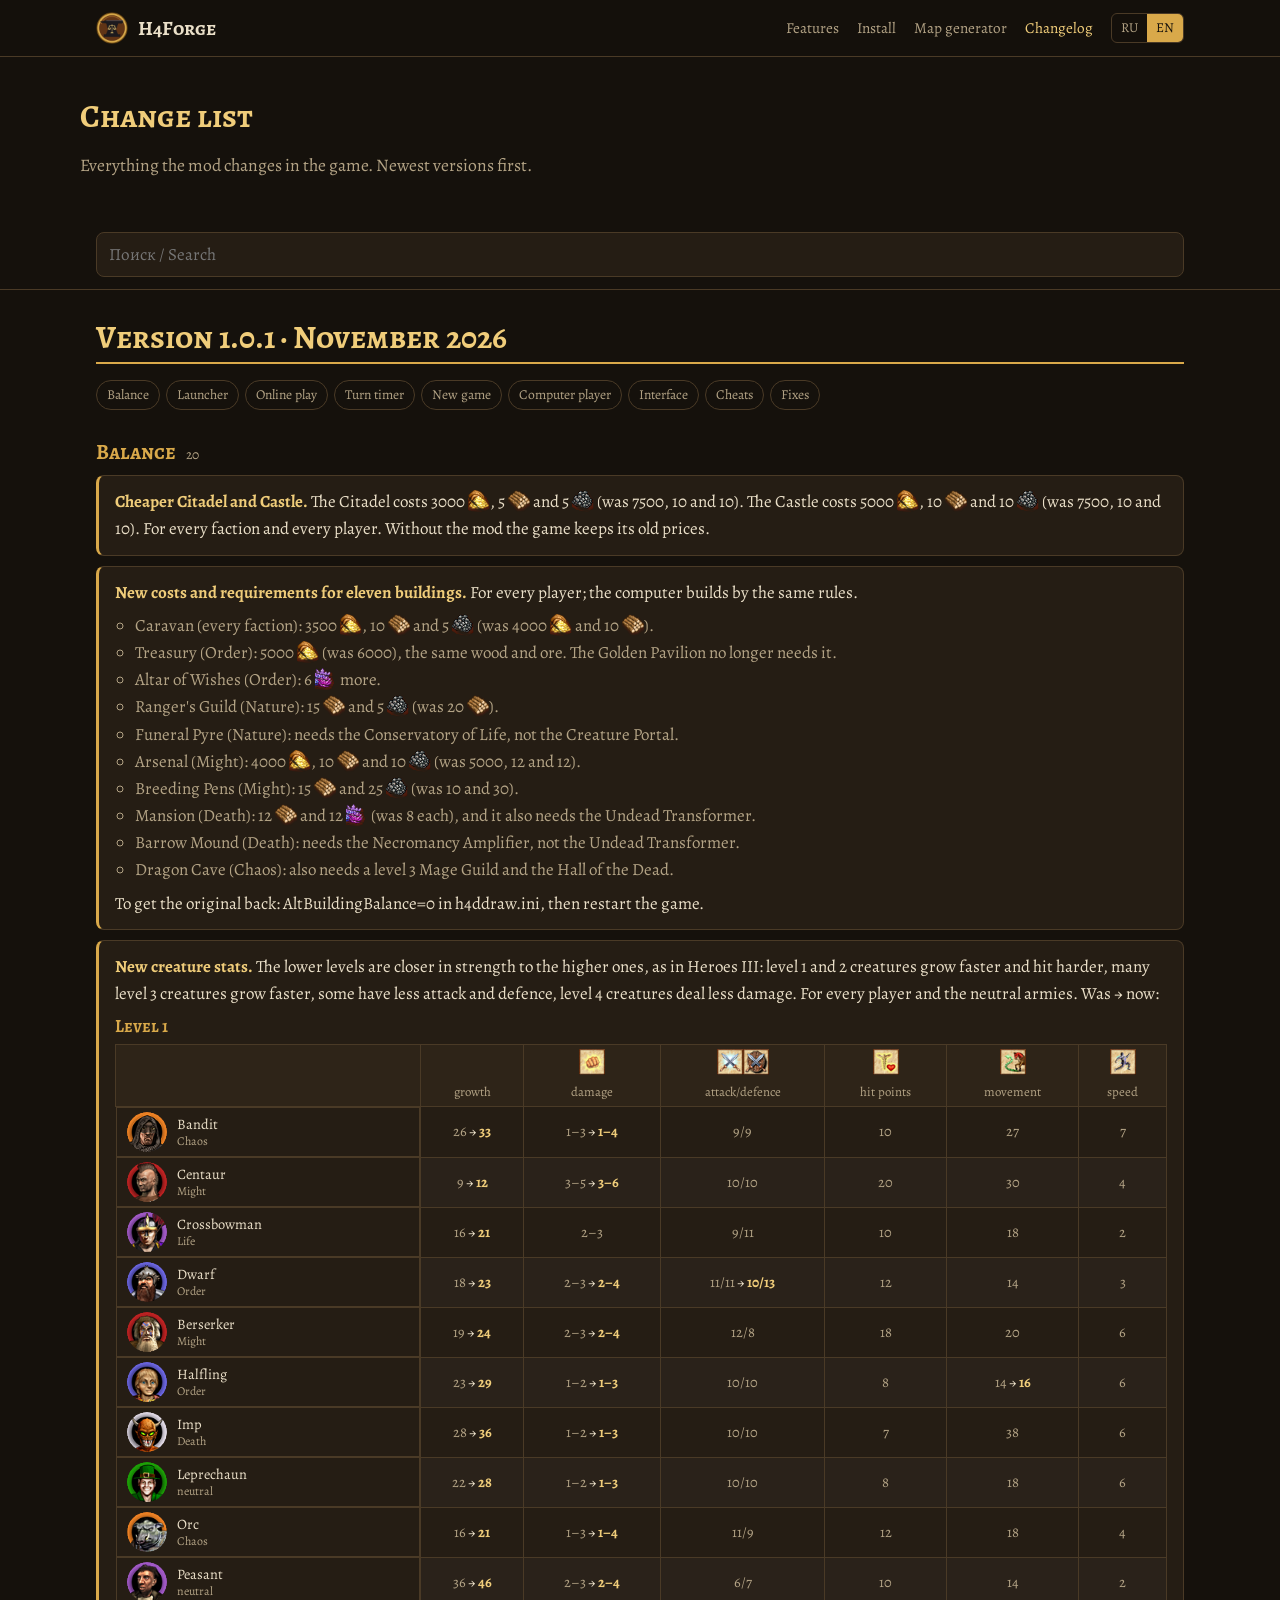
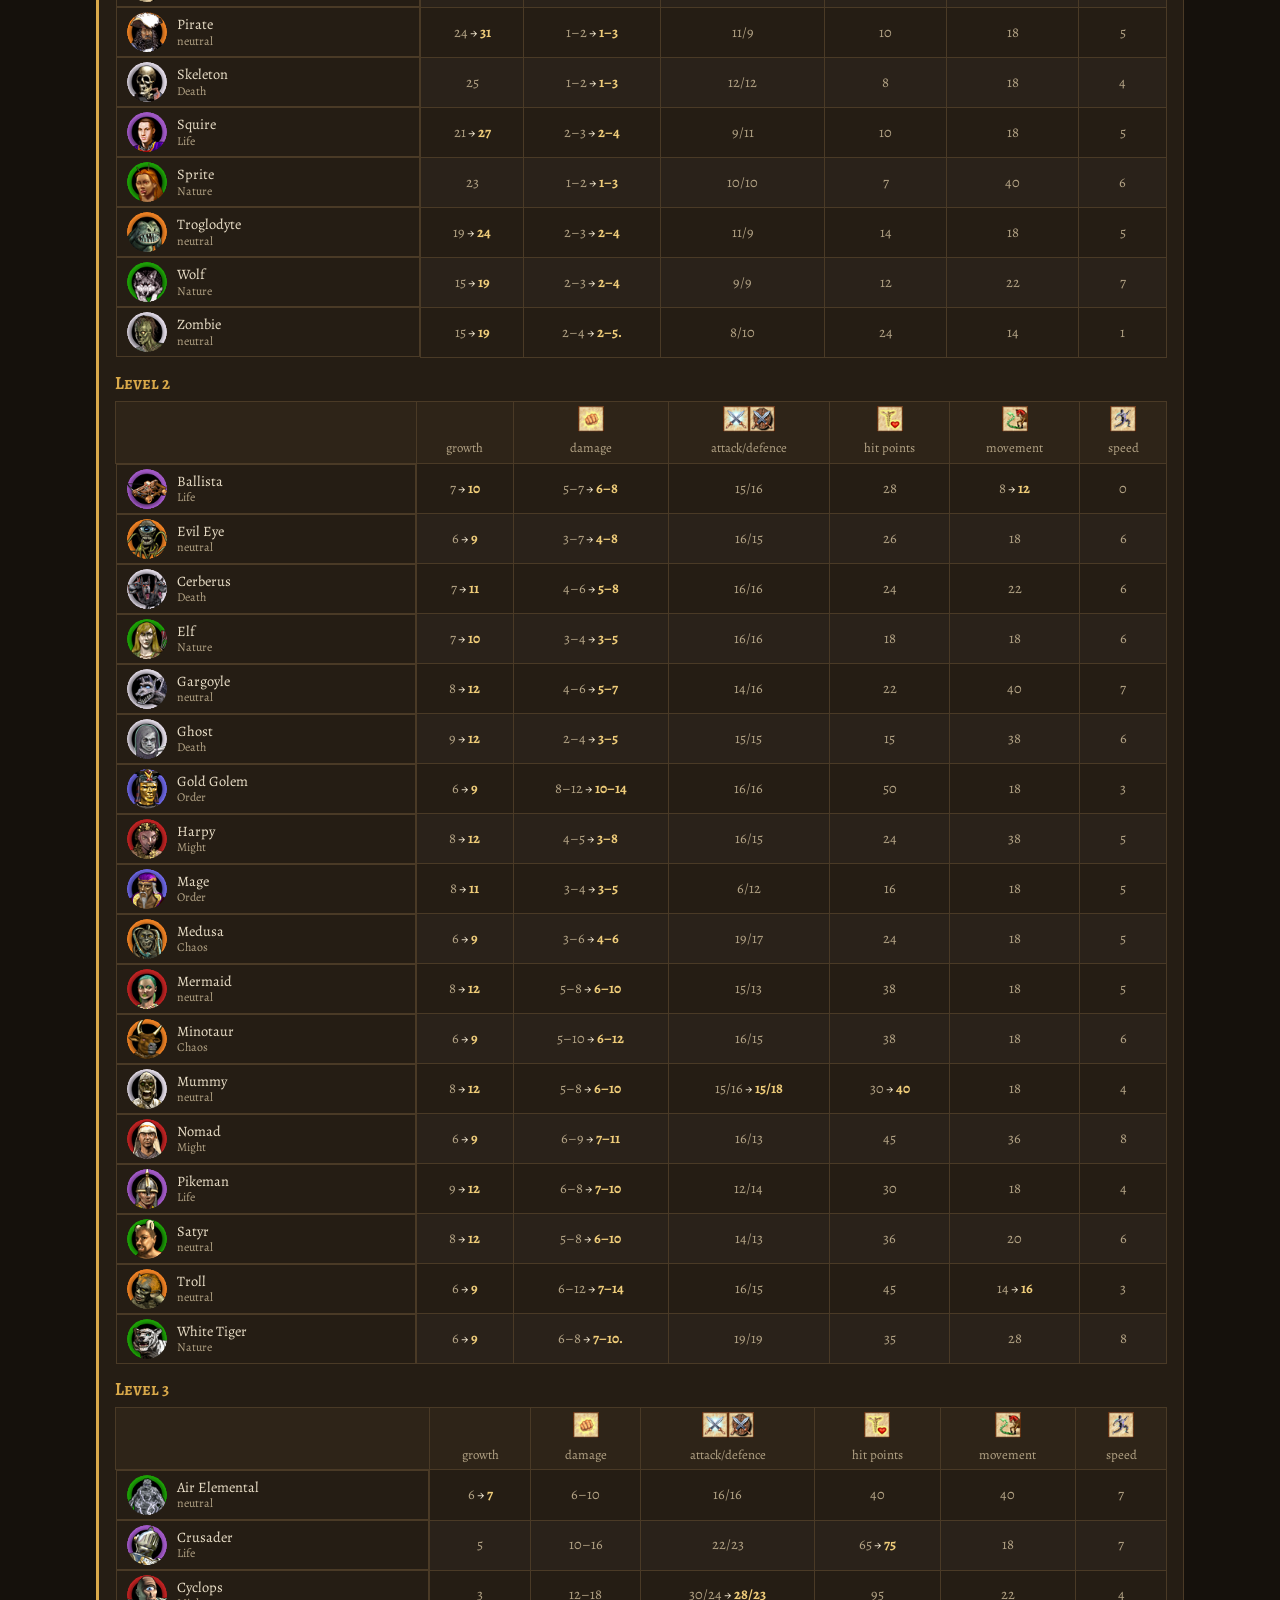
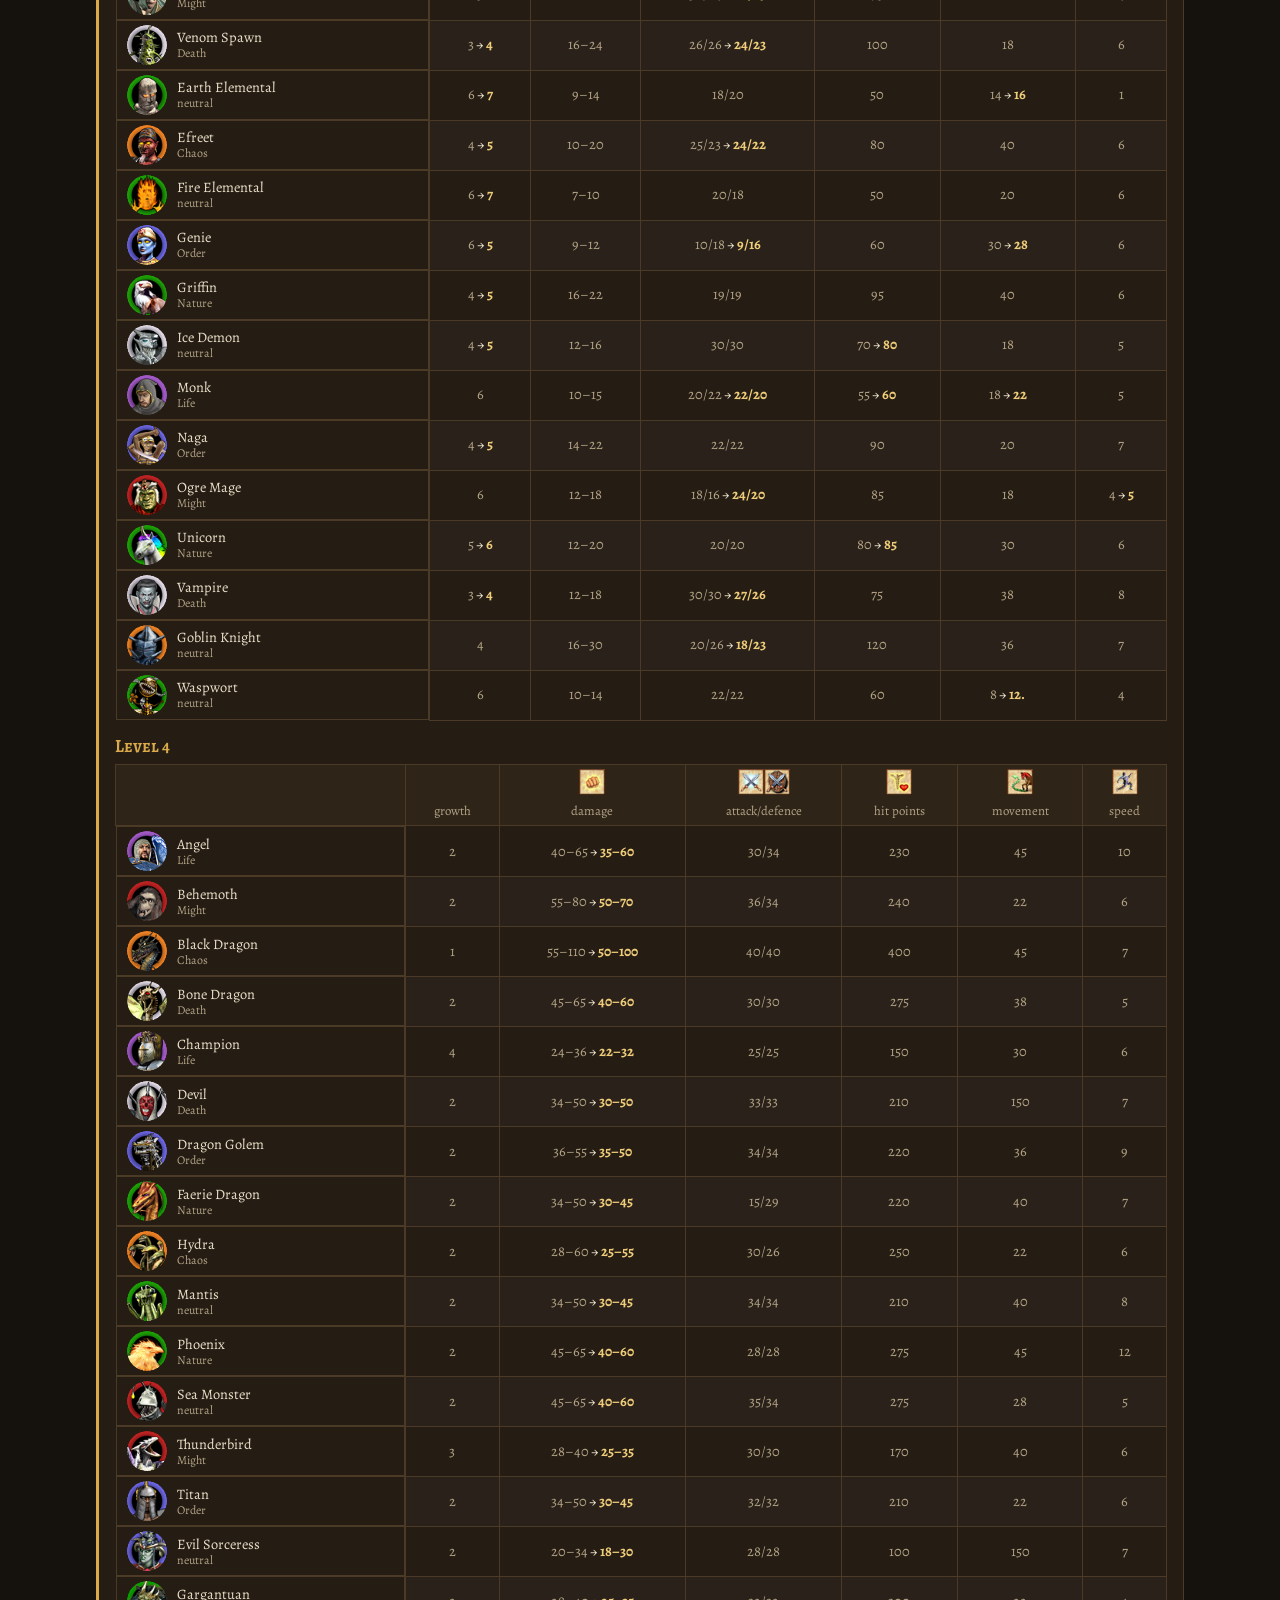
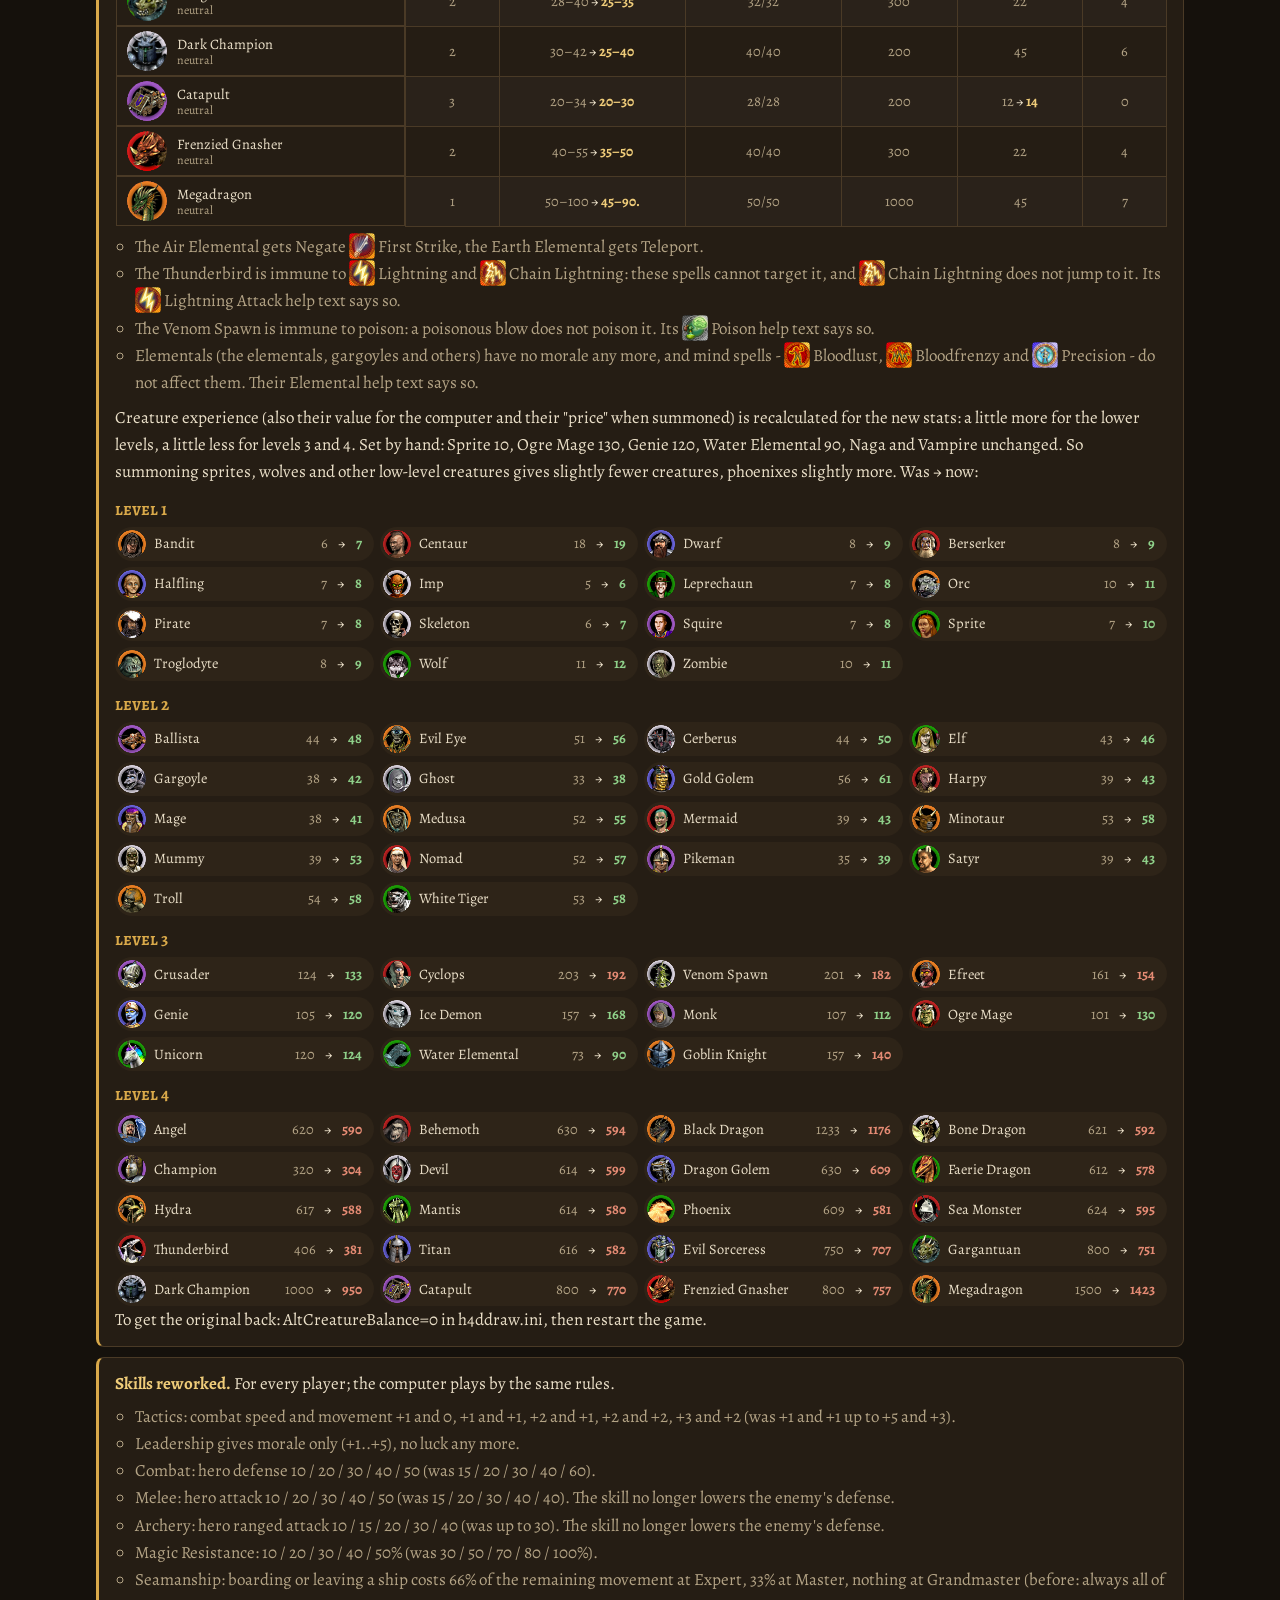
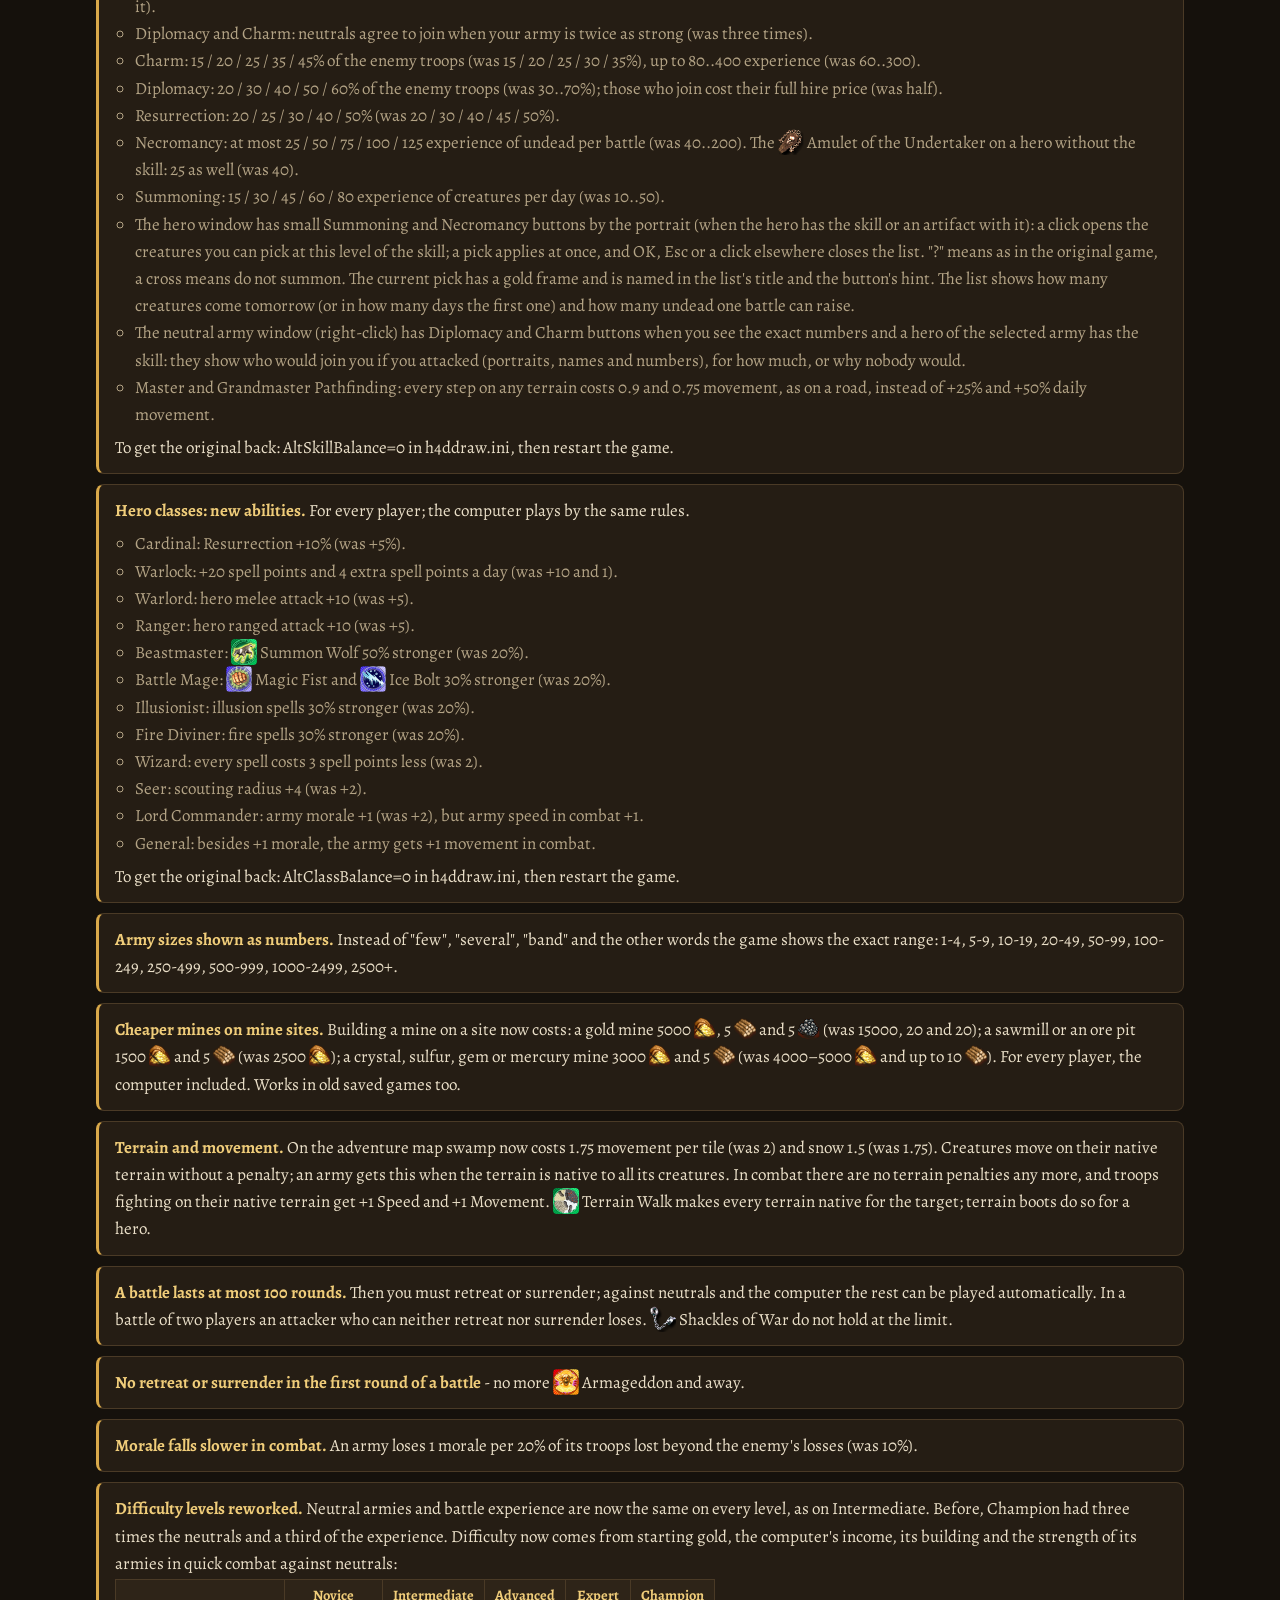
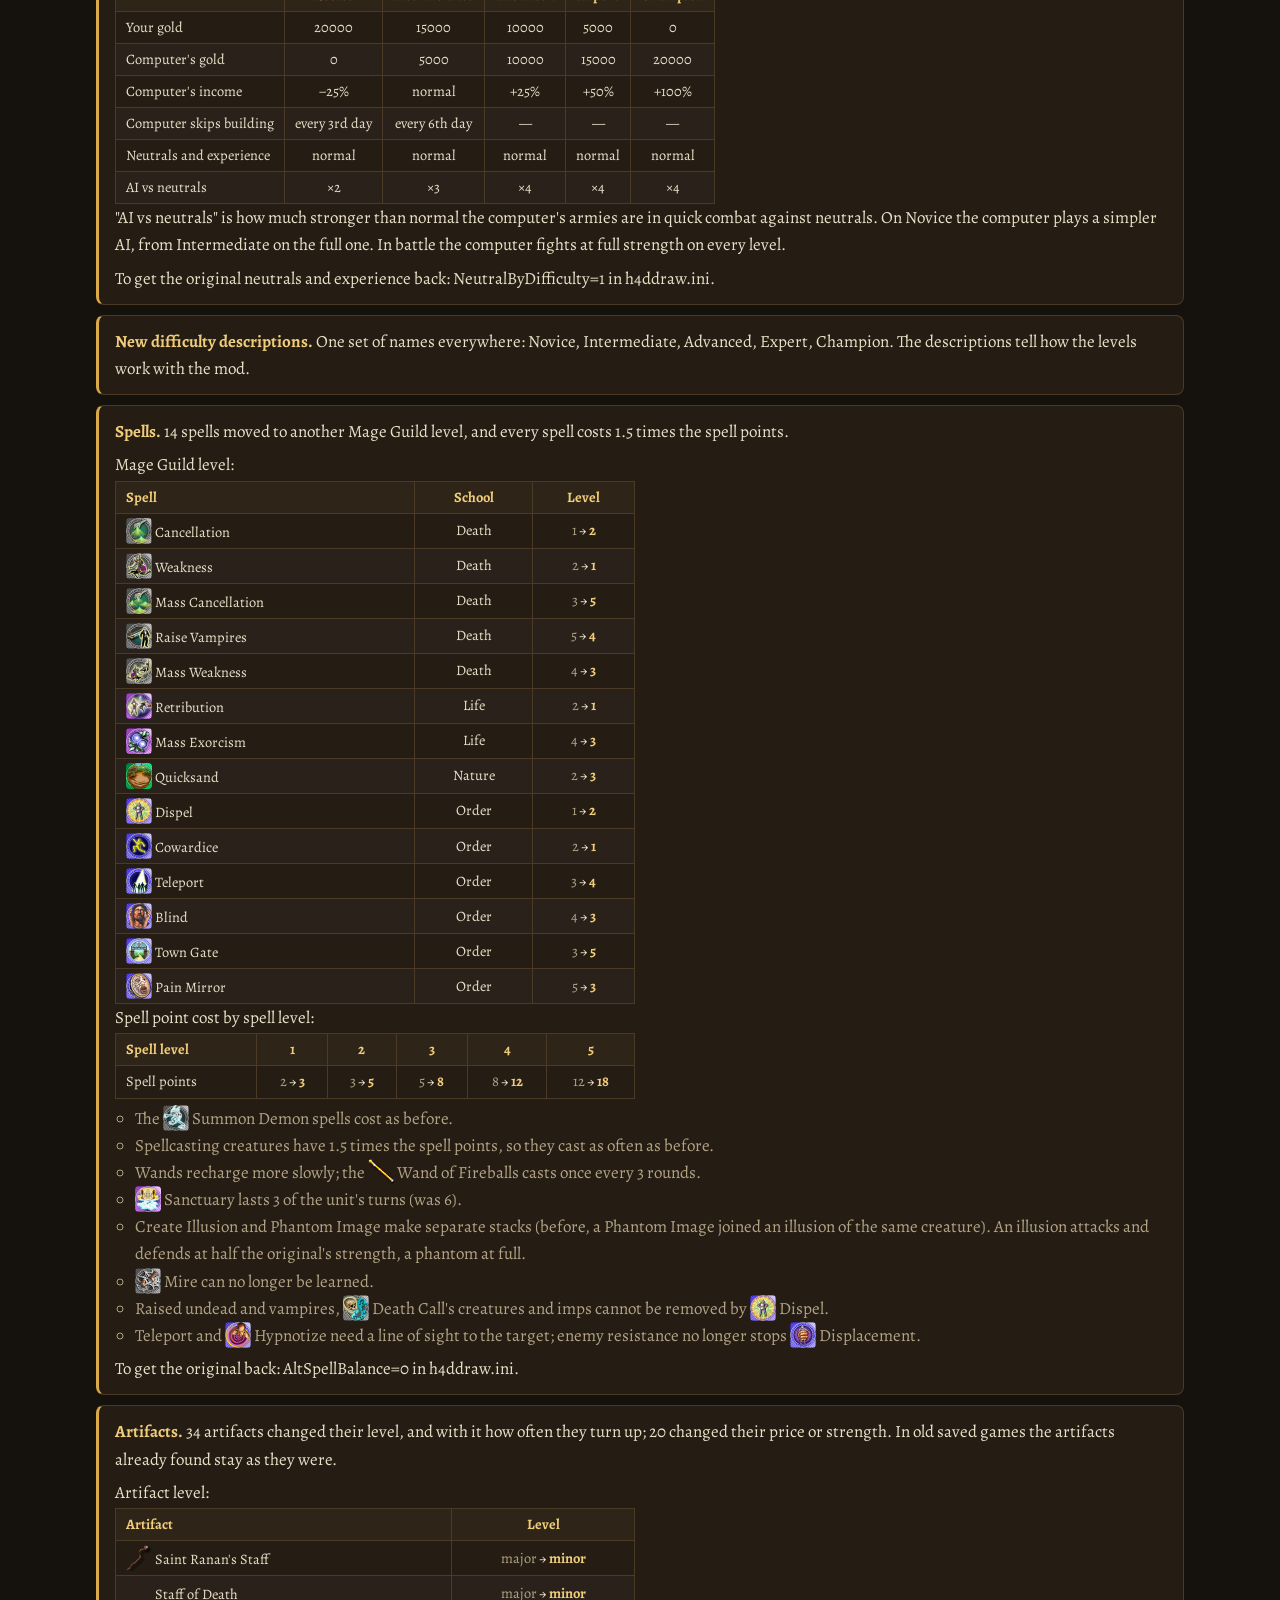
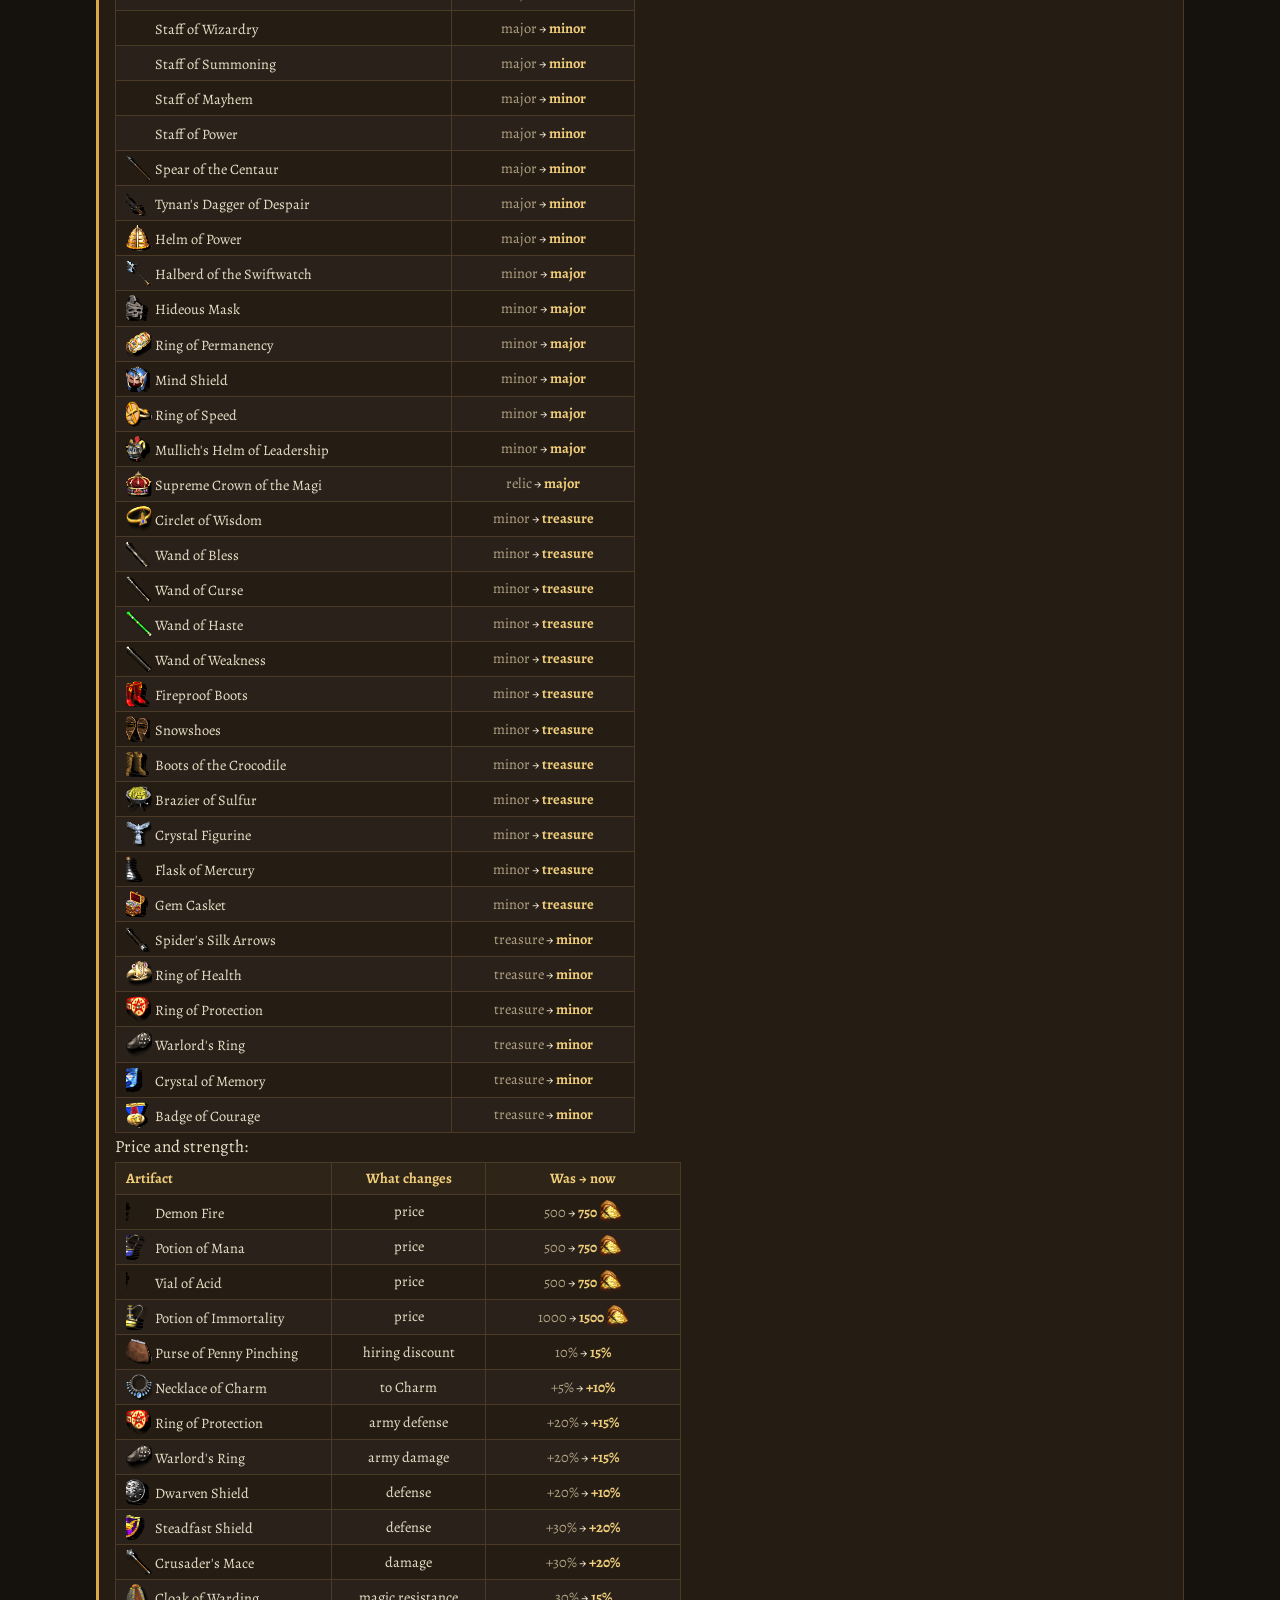
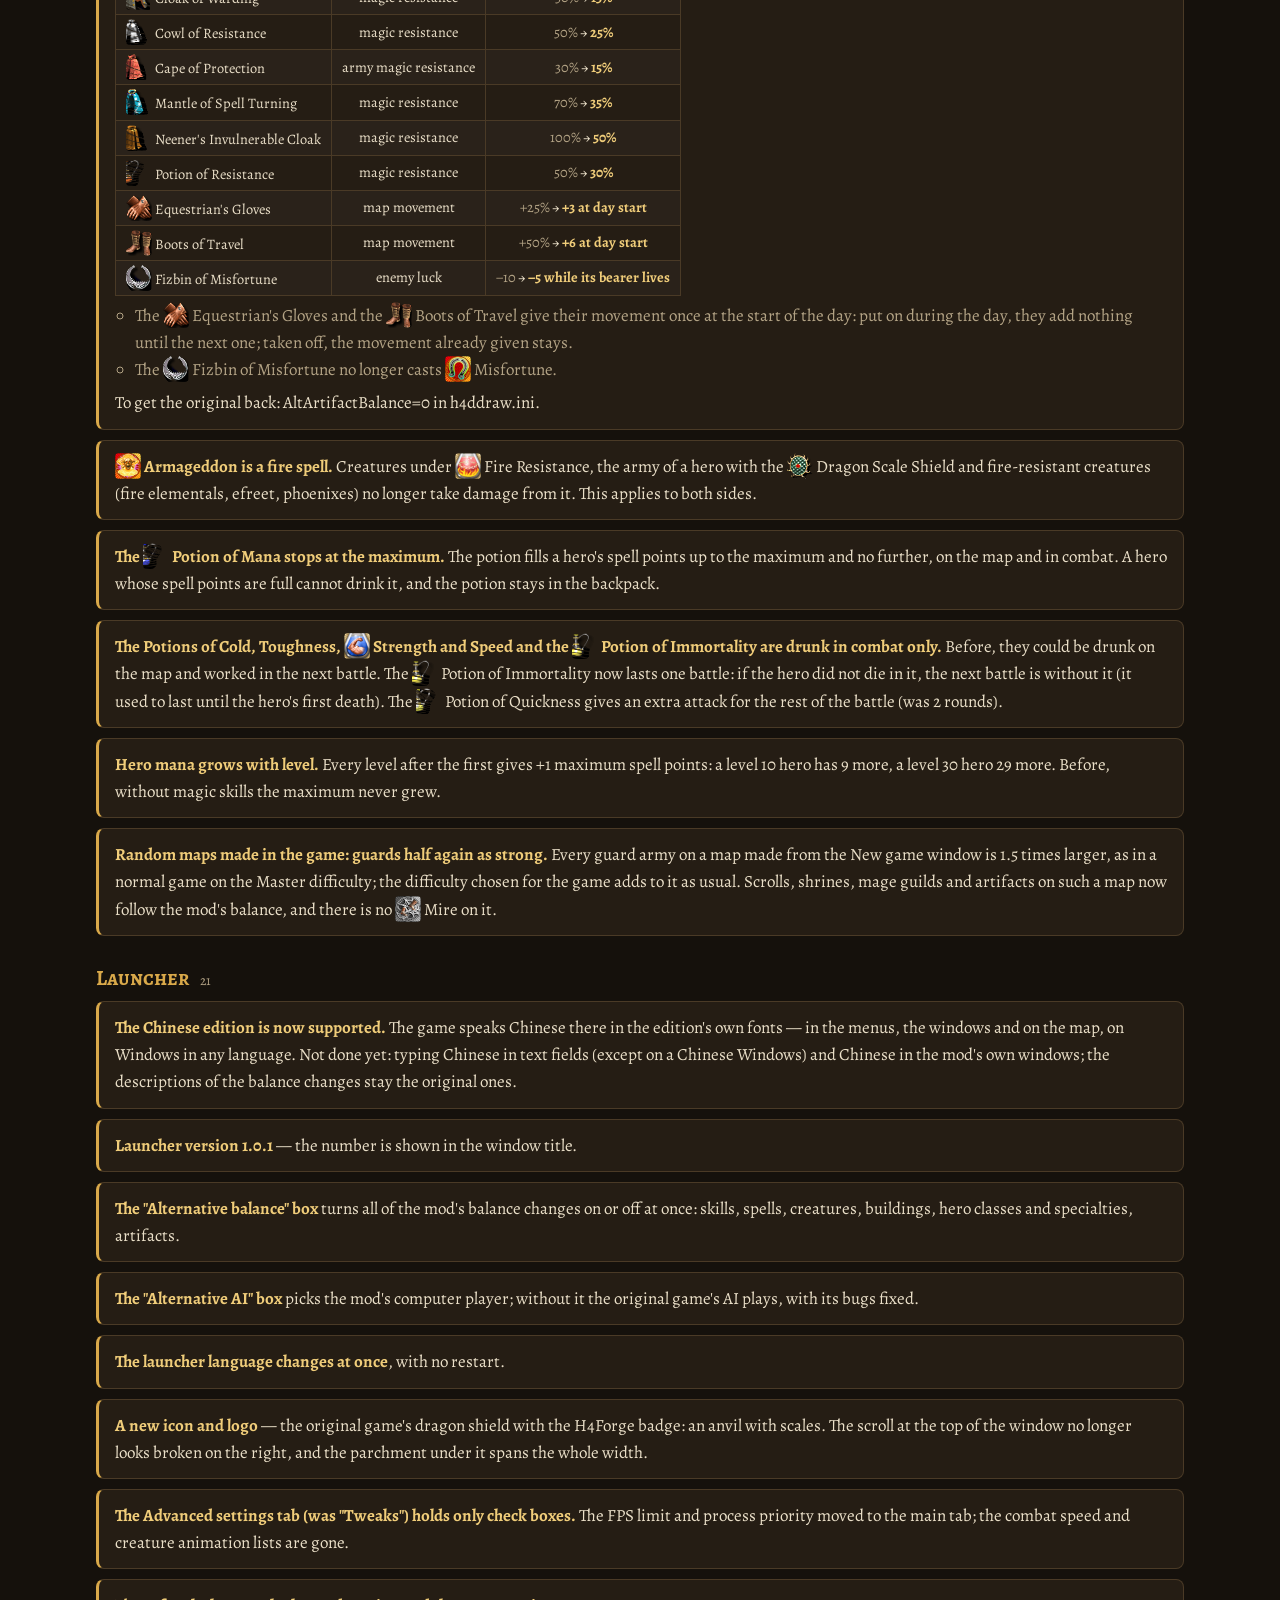
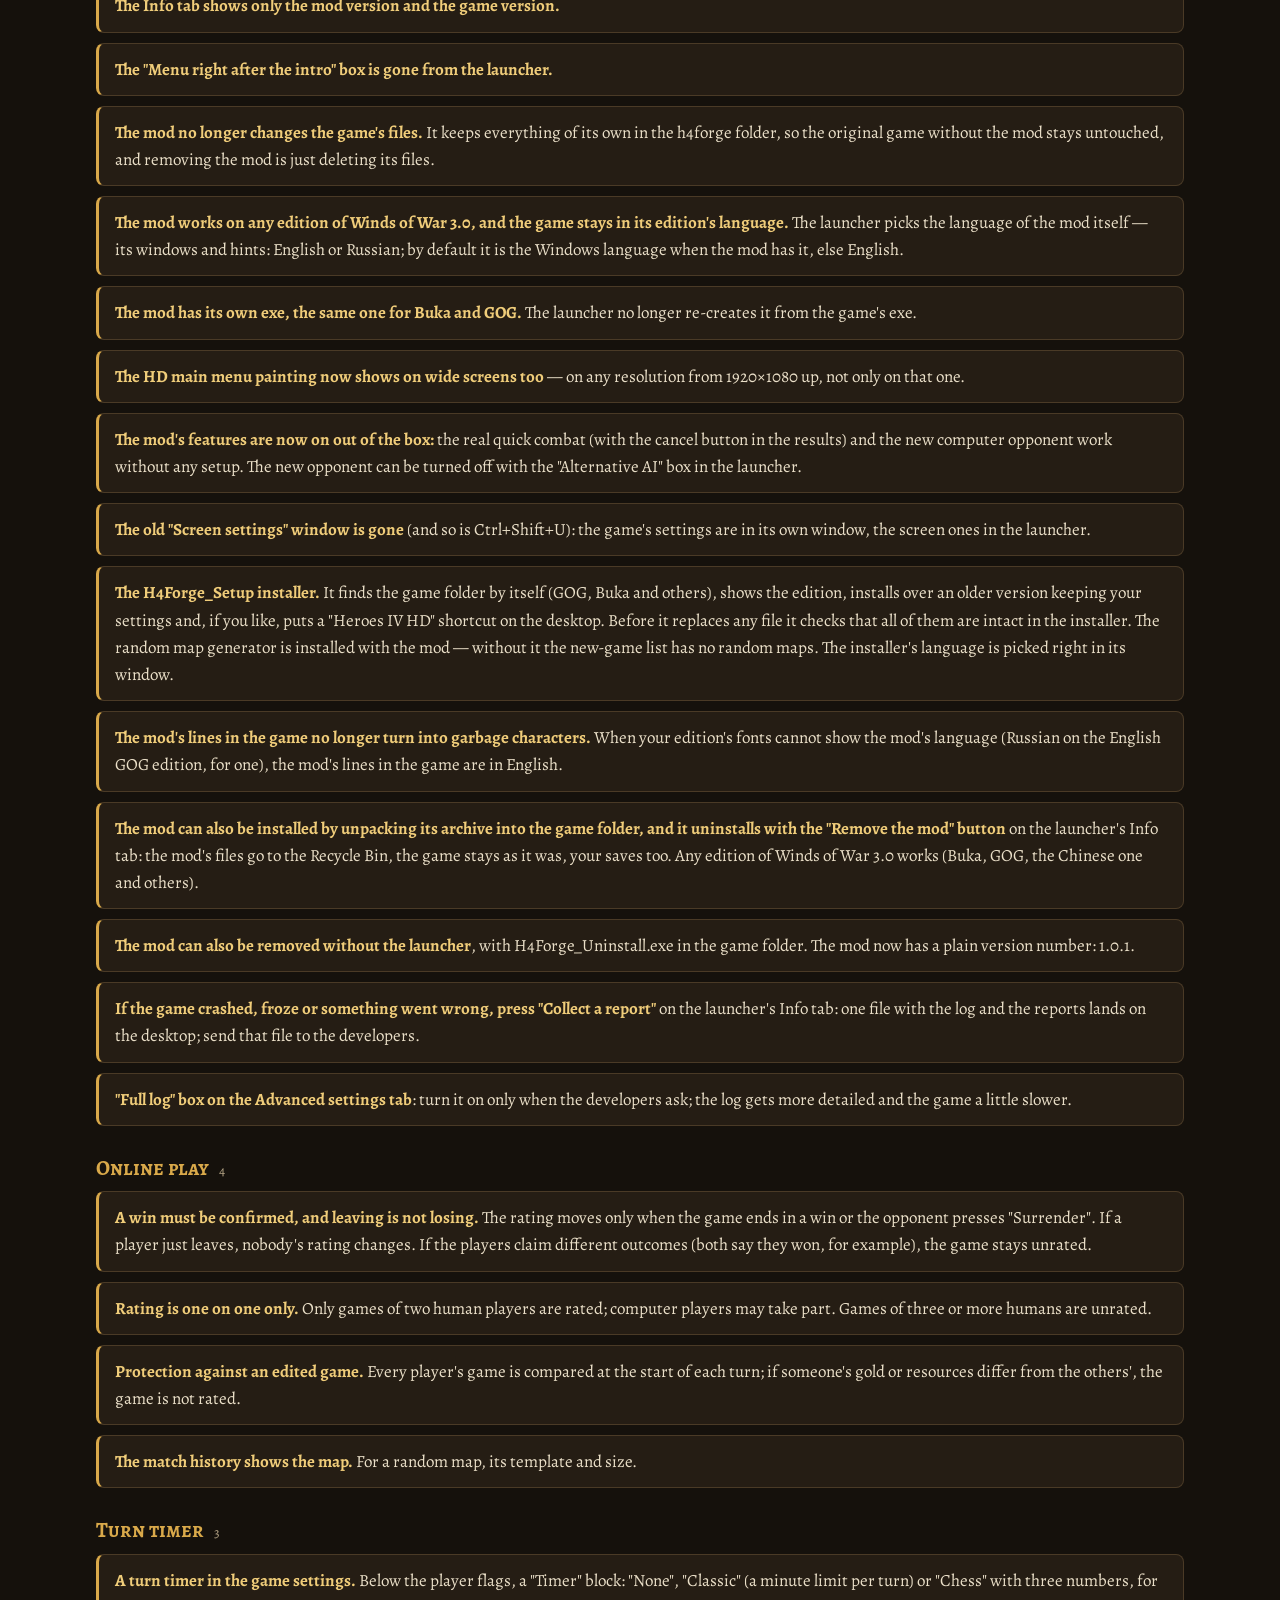
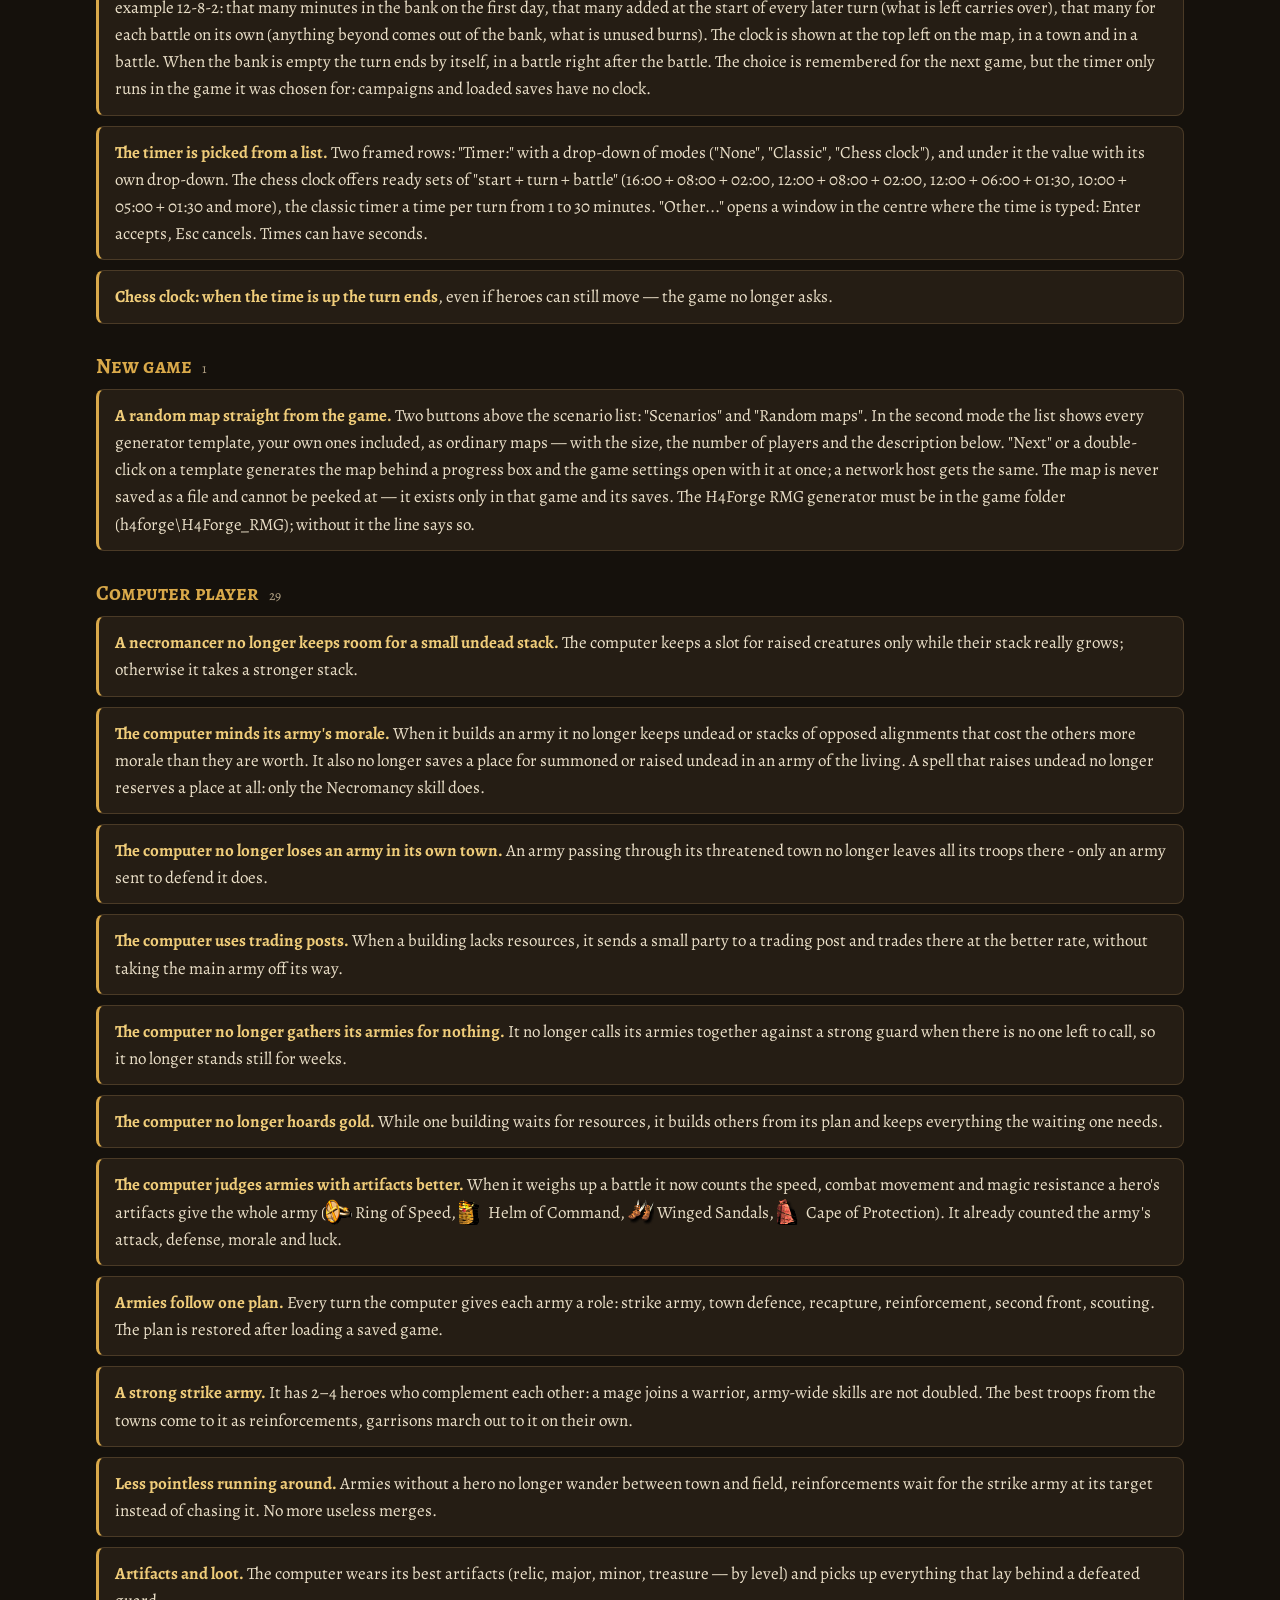
==== commit 746ebf60: "Mod languages: Russian and English" ====
--- a/changelog.html
+++ b/changelog.html
@@ -57,7 +57,7 @@
 <li class="entry"><p><strong>Мана героя растёт с уровнем.</strong> Каждый уровень после первого даёт +1 к максимуму маны: у героя 10 уровня на 9 маны больше, у героя 30 уровня — на 29. Раньше без навыков магии максимум маны не рос никогда.</p></li>
 <li class="entry"><p><strong>Случайные карты из игры: охрана сильнее в полтора раза.</strong> Каждый отряд охраны на карте, созданной в окне «Новая игра», в 1,5 раза больше — как в обычной игре на сложности «Мастер»; сложность, выбранная в партии, добавляется к этому как обычно. Свитки, святилища, гильдии магов и артефакты на такой карте теперь следуют балансу мода, Трясины на ней нет.</p></li>
 </ul></div>
-<div class="sec" id="ru-0-1"><h3>Лаунчер<small>22</small></h3><ul class="entries">
+<div class="sec" id="ru-0-1"><h3>Лаунчер<small>21</small></h3><ul class="entries">
 <li class="entry"><p><strong>Китайское издание теперь поддерживается.</strong> Игра на нём говорит по-китайски шрифтами самого издания — в меню, окнах и на карте, на Windows с любым языком. Пока не работают набор иероглифов в полях ввода (кроме Windows на китайском) и китайский язык в окнах самого мода, а описания изменений баланса остаются оригинальными.</p></li>
 <li class="entry"><p><strong>Лаунчер версии 1.0.1</strong> — номер виден в заголовке окна.</p></li>
 <li class="entry"><p><strong>Галочка «Альтернативный баланс»</strong> включает или выключает разом все изменения баланса мода: навыки, заклинания, существа, здания, классы и специализации героев, артефакты.</p></li>
@@ -68,8 +68,7 @@
 <li class="entry"><p><strong>Вкладка «Информация» показывает только версию мода и версию игры.</strong></p></li>
 <li class="entry"><p><strong>Галочки «Меню сразу после роликов» в лаунчере больше нет.</strong></p></li>
 <li class="entry"><p><strong>Мод больше не меняет файлы игры.</strong> Всё своё он хранит в папке h4forge, поэтому оригинальная игра без мода остаётся нетронутой, а удалить мод можно, просто убрав его файлы.</p></li>
-<li class="entry"><p><strong>Мод работает на любом издании Winds of War 3.0, а игра остаётся на языке своего издания.</strong> В лаунчере выбирается язык самого мода — его окон и подсказок; по умолчанию это язык Windows, если на него есть перевод, иначе английский.</p></li>
-<li class="entry"><p><strong>Мод переведён на девять языков:</strong> русский, английский, украинский, польский, немецкий, французский, испанский, португальский и китайский (традиционный). Язык выбирается в лаунчере; лаунчер, установщик и программа удаления тоже говорят на нём. В самой игре строки мода показываются на выбранном языке, если шрифты вашего издания умеют его рисовать, иначе на английском.</p></li>
+<li class="entry"><p><strong>Мод работает на любом издании Winds of War 3.0, а игра остаётся на языке своего издания.</strong> В лаунчере выбирается язык самого мода — его окон и подсказок: русский или английский; по умолчанию это язык Windows, если на него есть перевод, иначе английский.</p></li>
 <li class="entry"><p><strong>У мода свой exe, один и тот же для Буки и GOG.</strong> Лаунчер больше не пересоздаёт его из exe игры.</p></li>
 <li class="entry"><p><strong>Красивая HD-картина главного меню теперь и на широких экранах</strong> — на любом разрешении от 1920×1080, а не только на нём.</p></li>
 <li class="entry"><p><strong>Возможности мода теперь включены сразу:</strong> настоящая быстрая битва (с кнопкой отмены в итогах) и новый компьютерный противник работают без настройки. Нового противника можно выключить галочкой «Альтернативный ИИ» в лаунчере.</p></li>
@@ -242,7 +241,7 @@
 <li class="entry"><p><strong>Hero mana grows with level.</strong> Every level after the first gives +1 maximum spell points: a level 10 hero has 9 more, a level 30 hero 29 more. Before, without magic skills the maximum never grew.</p></li>
 <li class="entry"><p><strong>Random maps made in the game: guards half again as strong.</strong> Every guard army on a map made from the New game window is 1.5 times larger, as in a normal game on the Master difficulty; the difficulty chosen for the game adds to it as usual. Scrolls, shrines, mage guilds and artifacts on such a map now follow the mod's balance, and there is no <img class="res item" src="img/spells/death/52/Mire.png" alt="" loading="lazy">Mire on it.</p></li>
 </ul></div>
-<div class="sec" id="en-0-1"><h3>Launcher<small>22</small></h3><ul class="entries">
+<div class="sec" id="en-0-1"><h3>Launcher<small>21</small></h3><ul class="entries">
 <li class="entry"><p><strong>The Chinese edition is now supported.</strong> The game speaks Chinese there in the edition's own fonts — in the menus, the windows and on the map, on Windows in any language. Not done yet: typing Chinese in text fields (except on a Chinese Windows) and Chinese in the mod's own windows; the descriptions of the balance changes stay the original ones.</p></li>
 <li class="entry"><p><strong>Launcher version 1.0.1</strong> — the number is shown in the window title.</p></li>
 <li class="entry"><p><strong>The "Alternative balance" box</strong> turns all of the mod's balance changes on or off at once: skills, spells, creatures, buildings, hero classes and specialties, artifacts.</p></li>
@@ -253,8 +252,7 @@
 <li class="entry"><p><strong>The Info tab shows only the mod version and the game version.</strong></p></li>
 <li class="entry"><p><strong>The "Menu right after the intro" box is gone from the launcher.</strong></p></li>
 <li class="entry"><p><strong>The mod no longer changes the game's files.</strong> It keeps everything of its own in the h4forge folder, so the original game without the mod stays untouched, and removing the mod is just deleting its files.</p></li>
-<li class="entry"><p><strong>The mod works on any edition of Winds of War 3.0, and the game stays in its edition's language.</strong> The launcher picks the language of the mod itself — its windows and hints; by default it is the Windows language when the mod has it, else English.</p></li>
-<li class="entry"><p><strong>The mod speaks nine languages:</strong> Russian, English, Ukrainian, Polish, German, French, Spanish, Portuguese and Chinese (Traditional). The language is picked in the launcher; the launcher, the installer and the uninstaller speak it too. In the game the mod's lines show in that language when your edition's fonts can draw it, otherwise in English.</p></li>
+<li class="entry"><p><strong>The mod works on any edition of Winds of War 3.0, and the game stays in its edition's language.</strong> The launcher picks the language of the mod itself — its windows and hints: English or Russian; by default it is the Windows language when the mod has it, else English.</p></li>
 <li class="entry"><p><strong>The mod has its own exe, the same one for Buka and GOG.</strong> The launcher no longer re-creates it from the game's exe.</p></li>
 <li class="entry"><p><strong>The HD main menu painting now shows on wide screens too</strong> — on any resolution from 1920×1080 up, not only on that one.</p></li>
 <li class="entry"><p><strong>The mod's features are now on out of the box:</strong> the real quick combat (with the cancel button in the results) and the new computer opponent work without any setup. The new opponent can be turned off with the "Alternative AI" box in the launcher.</p></li>
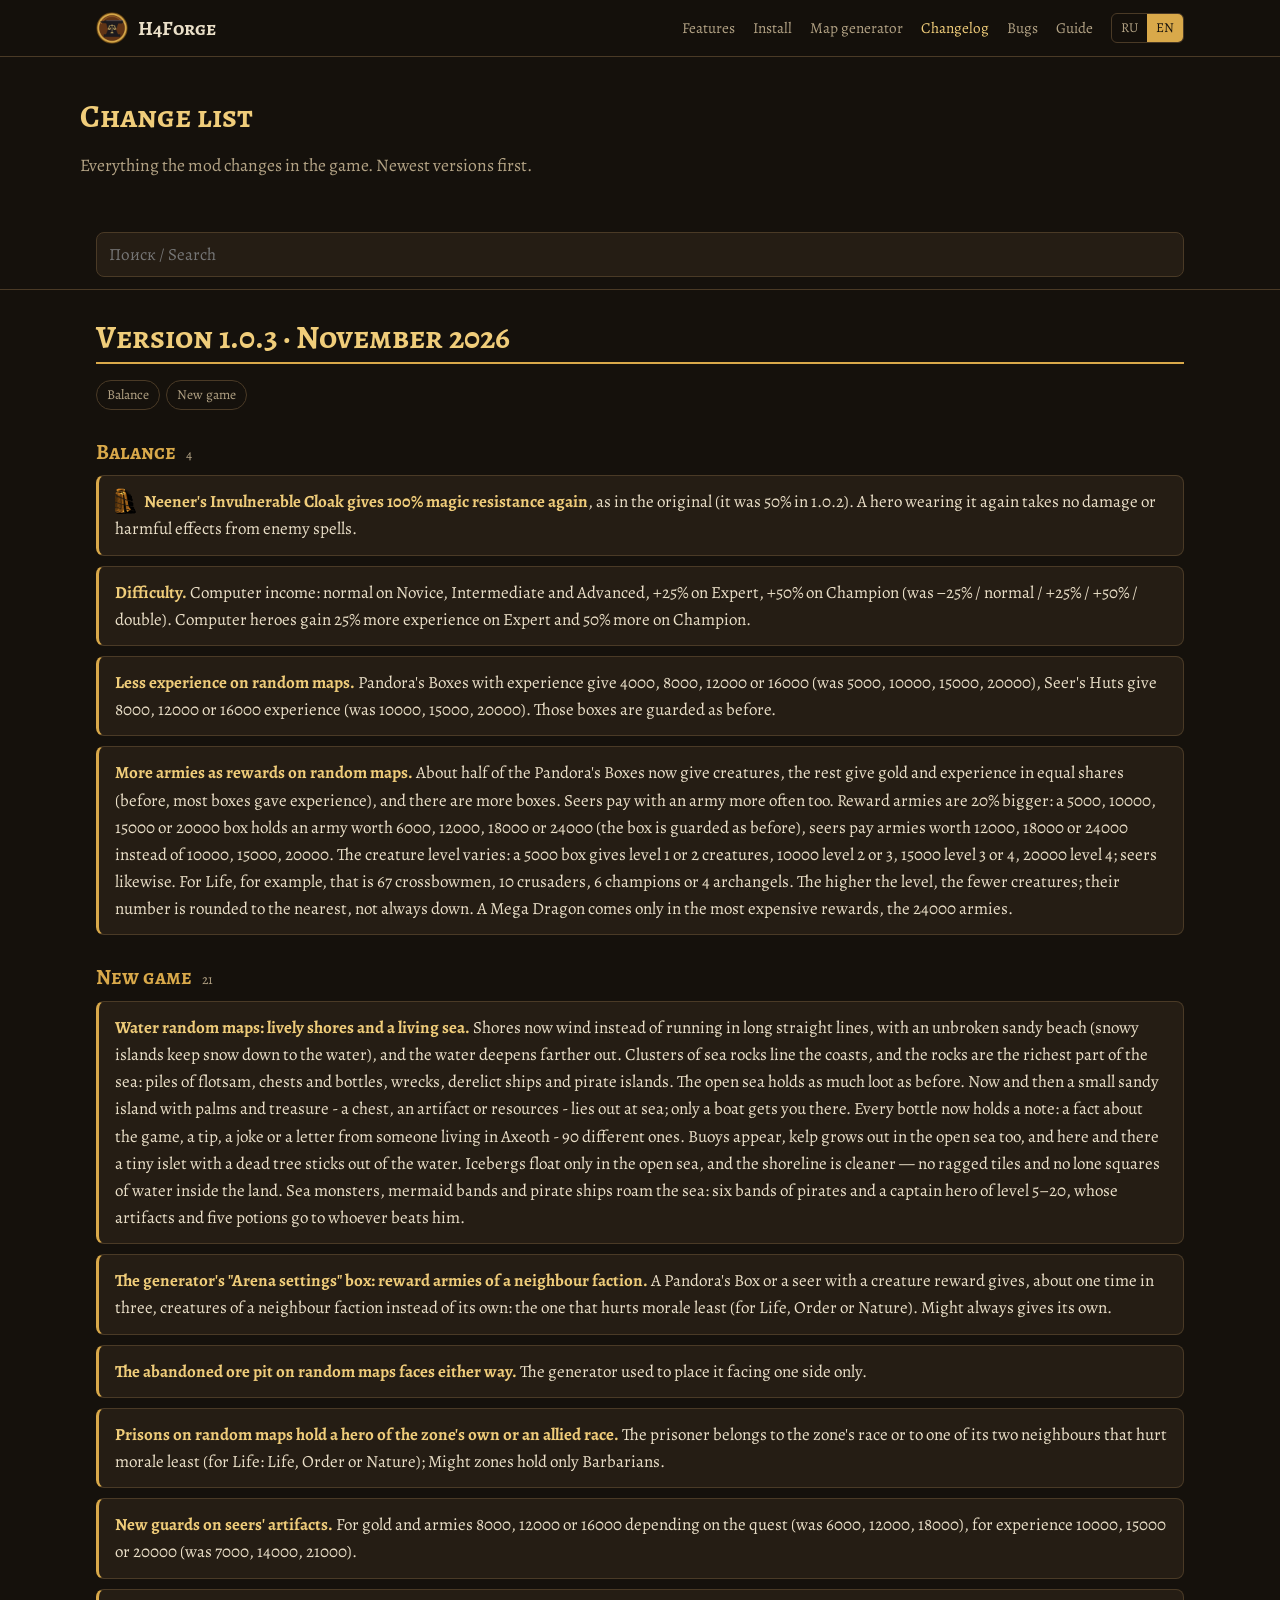
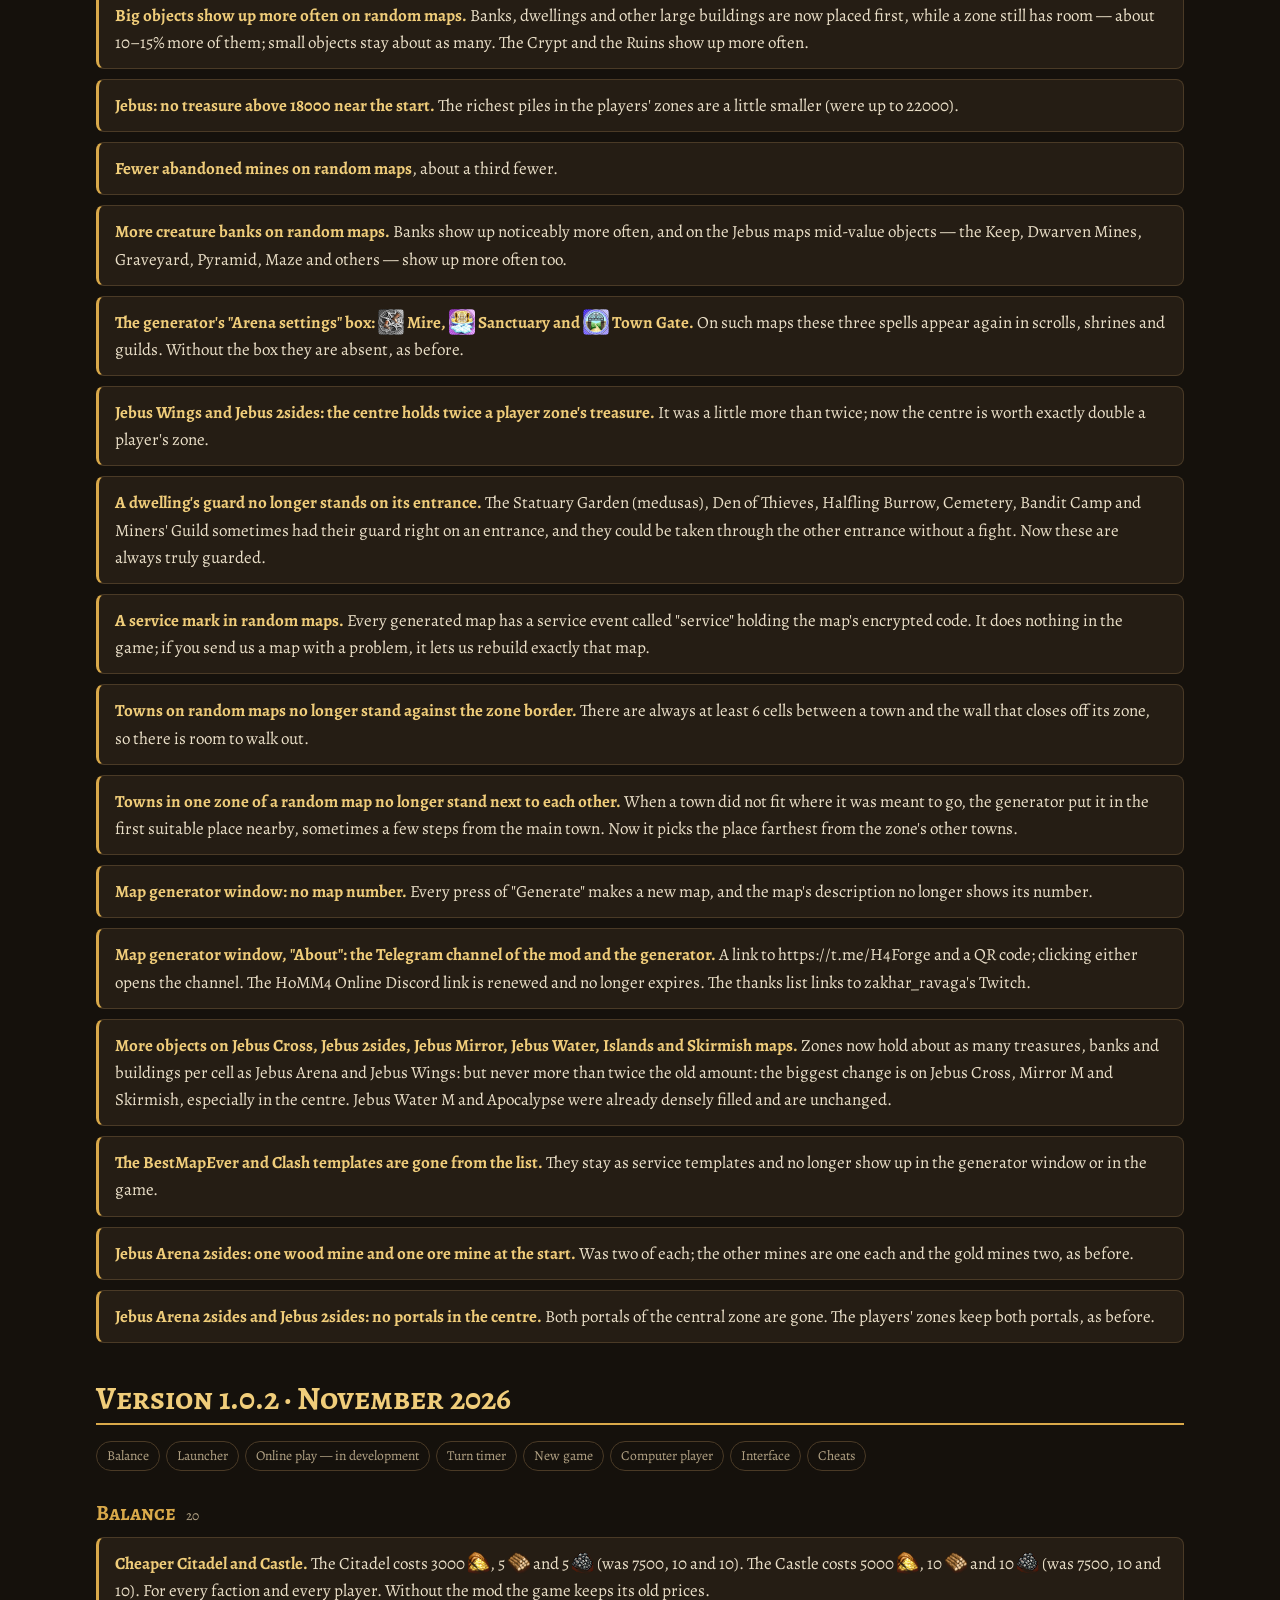
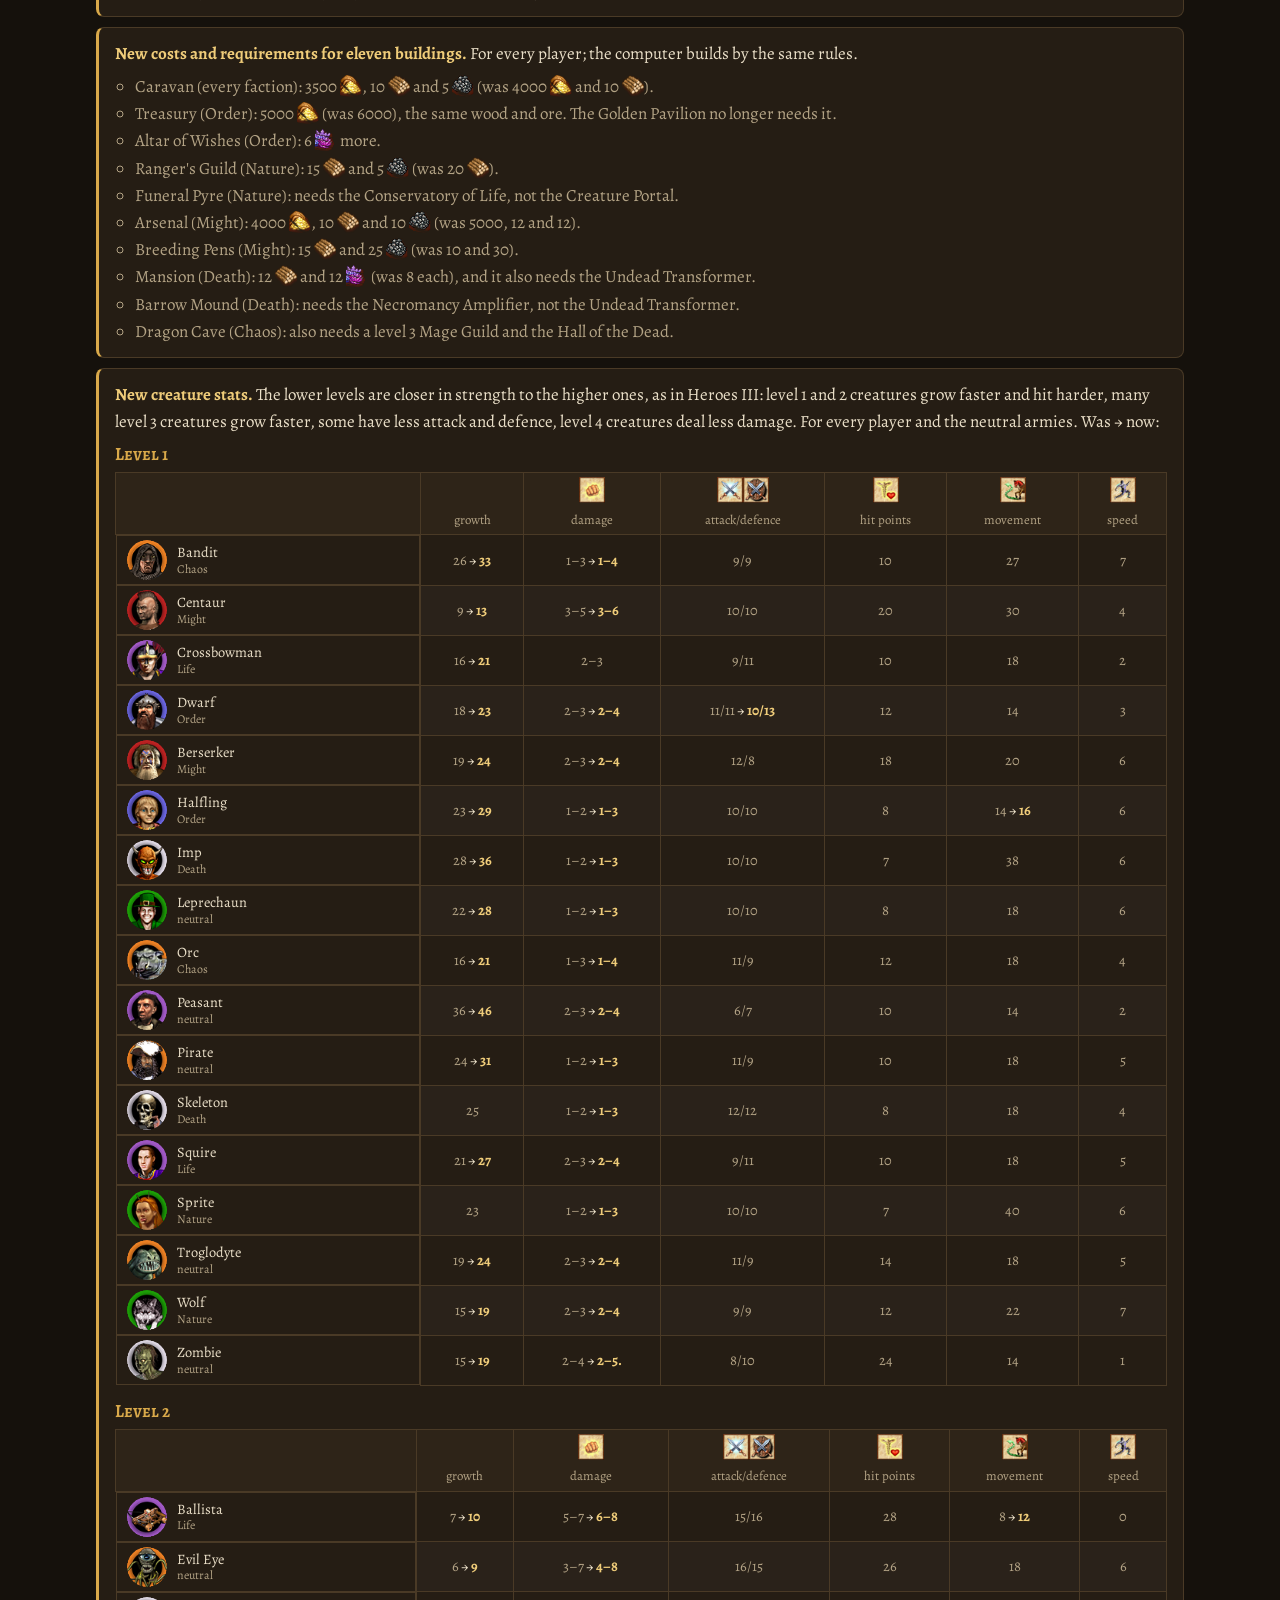
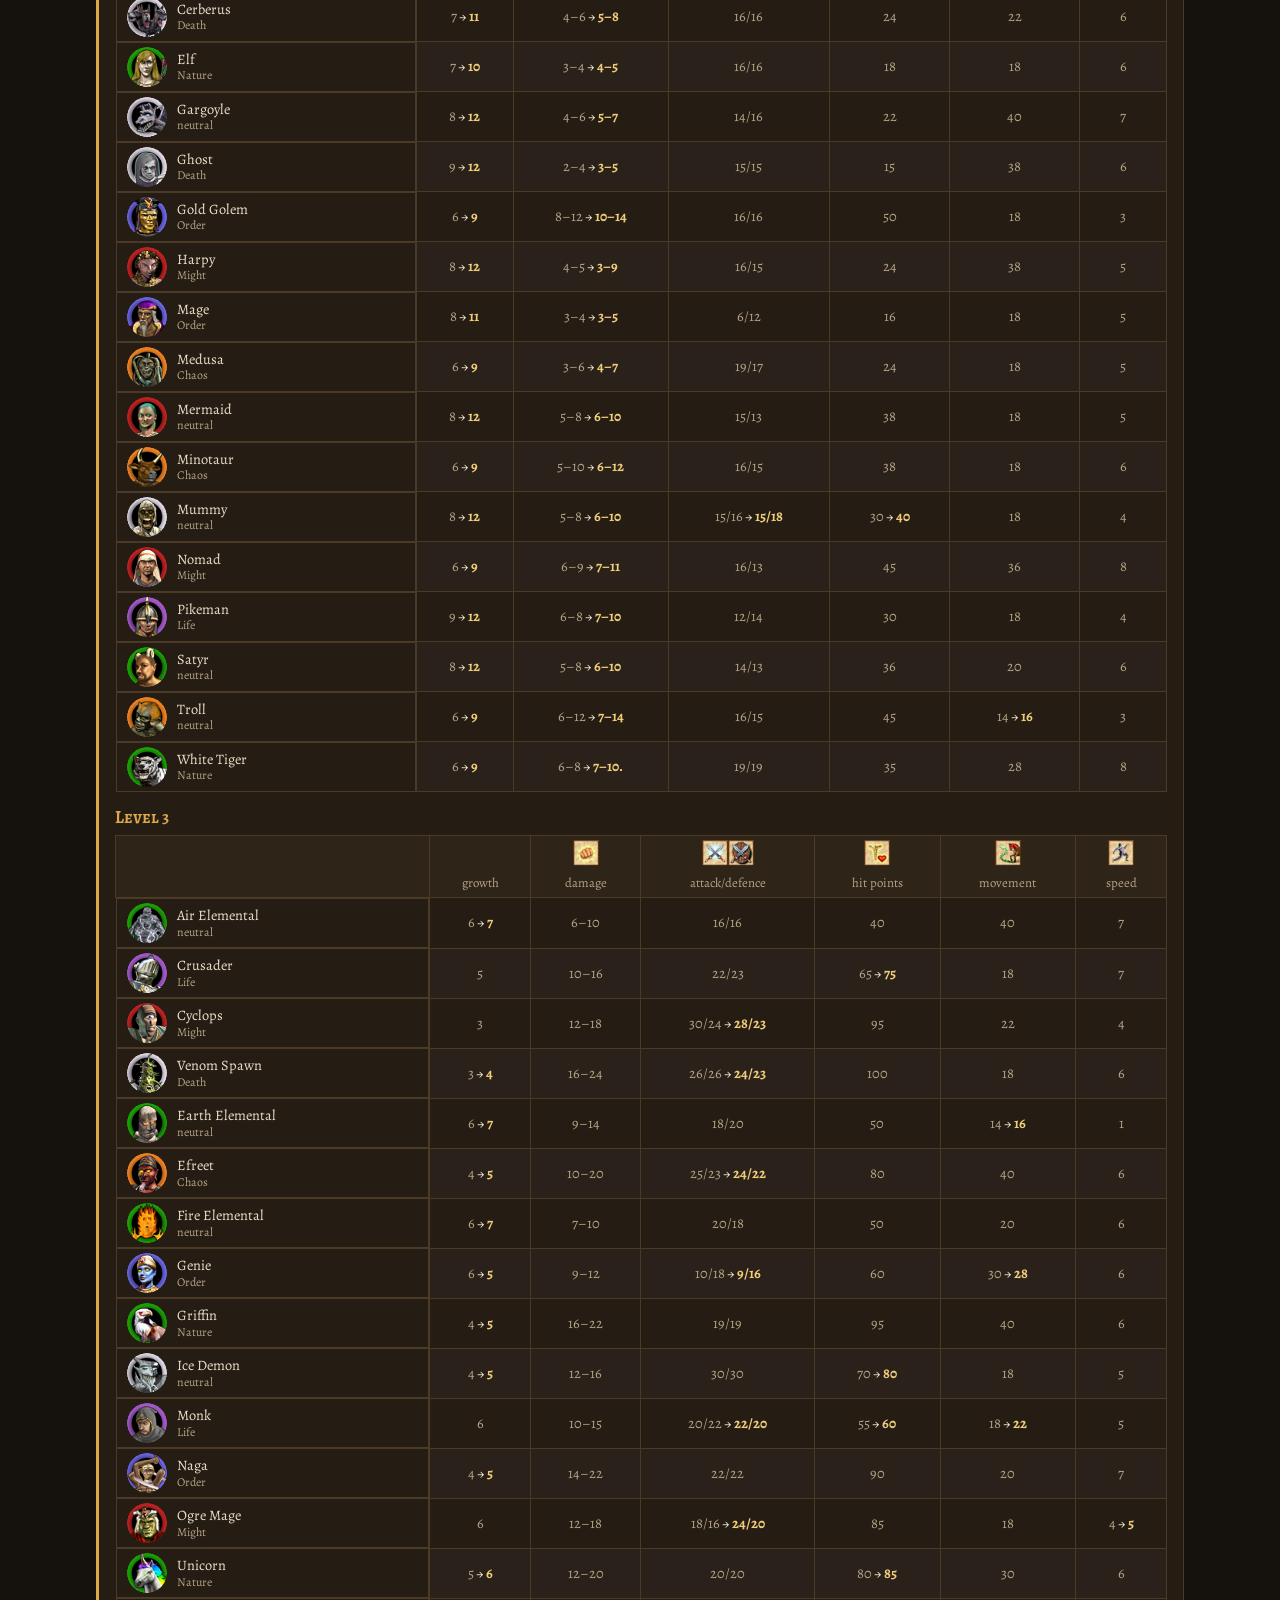
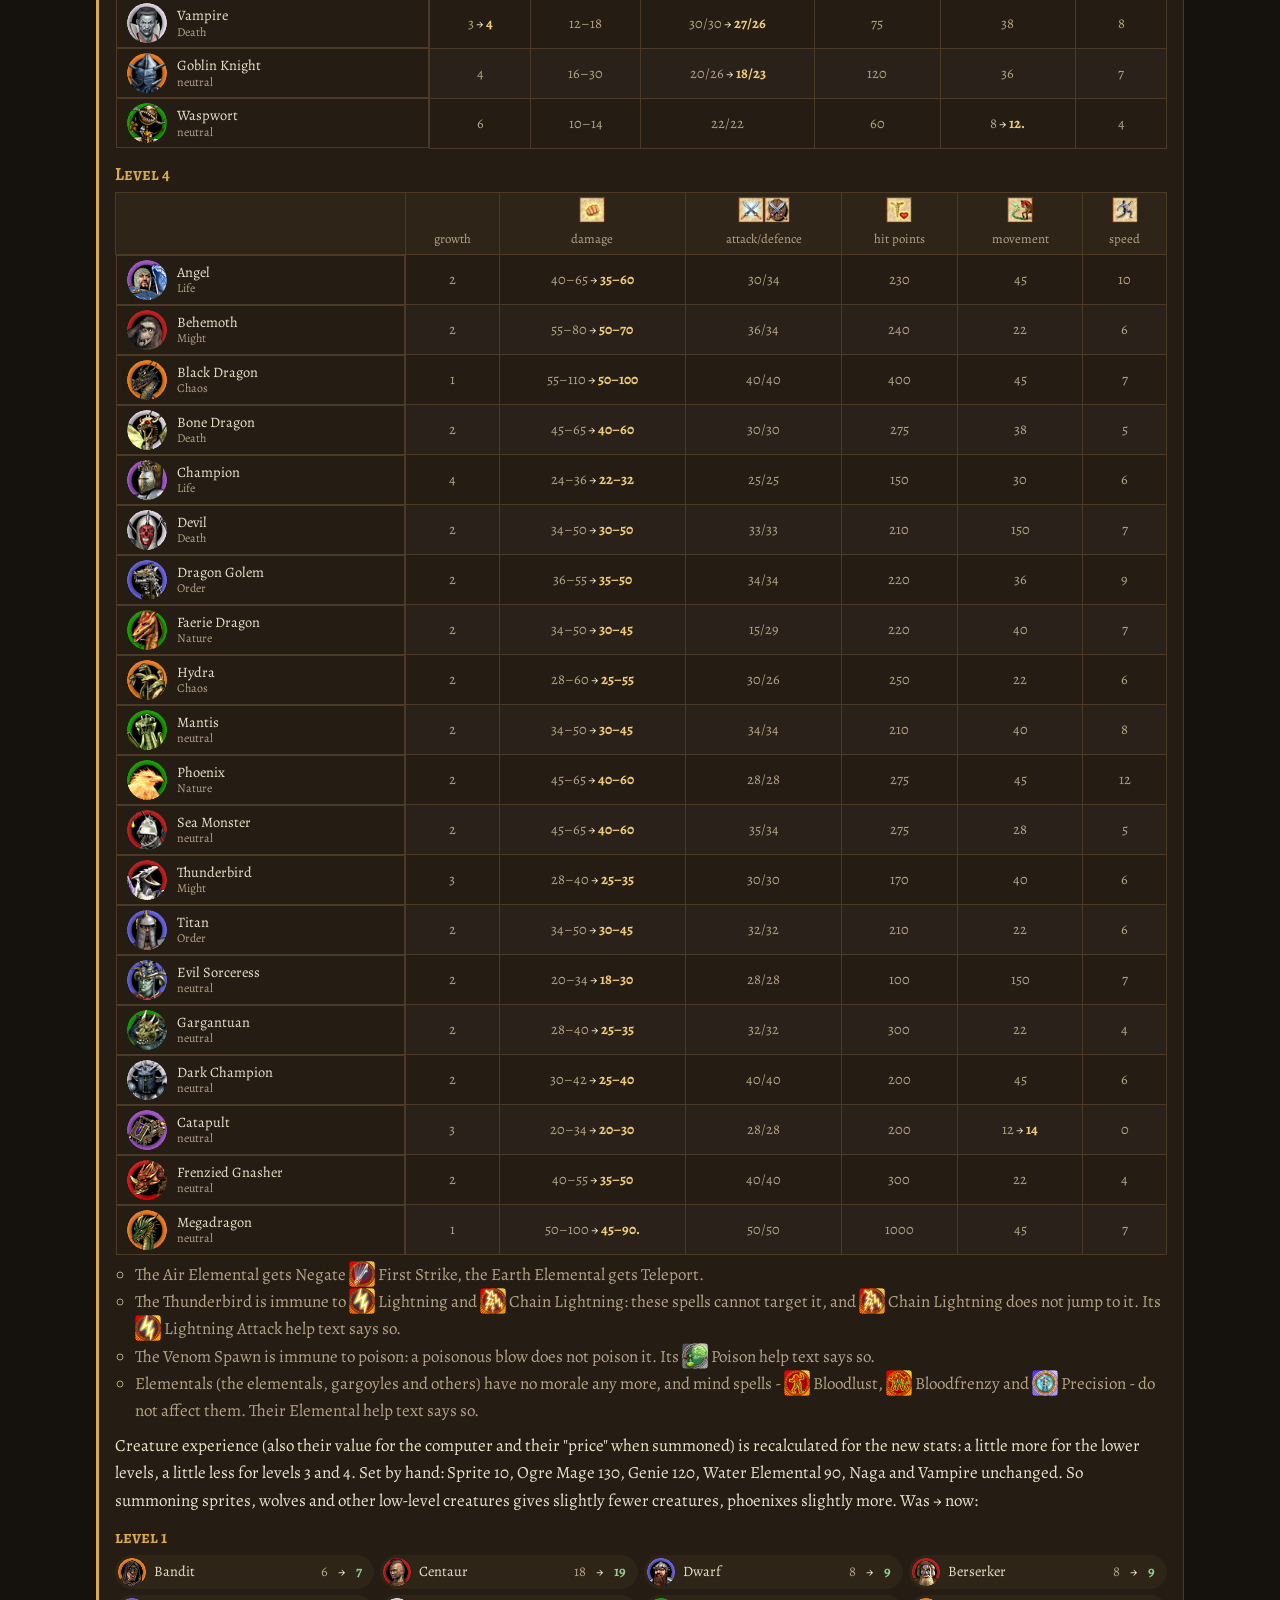
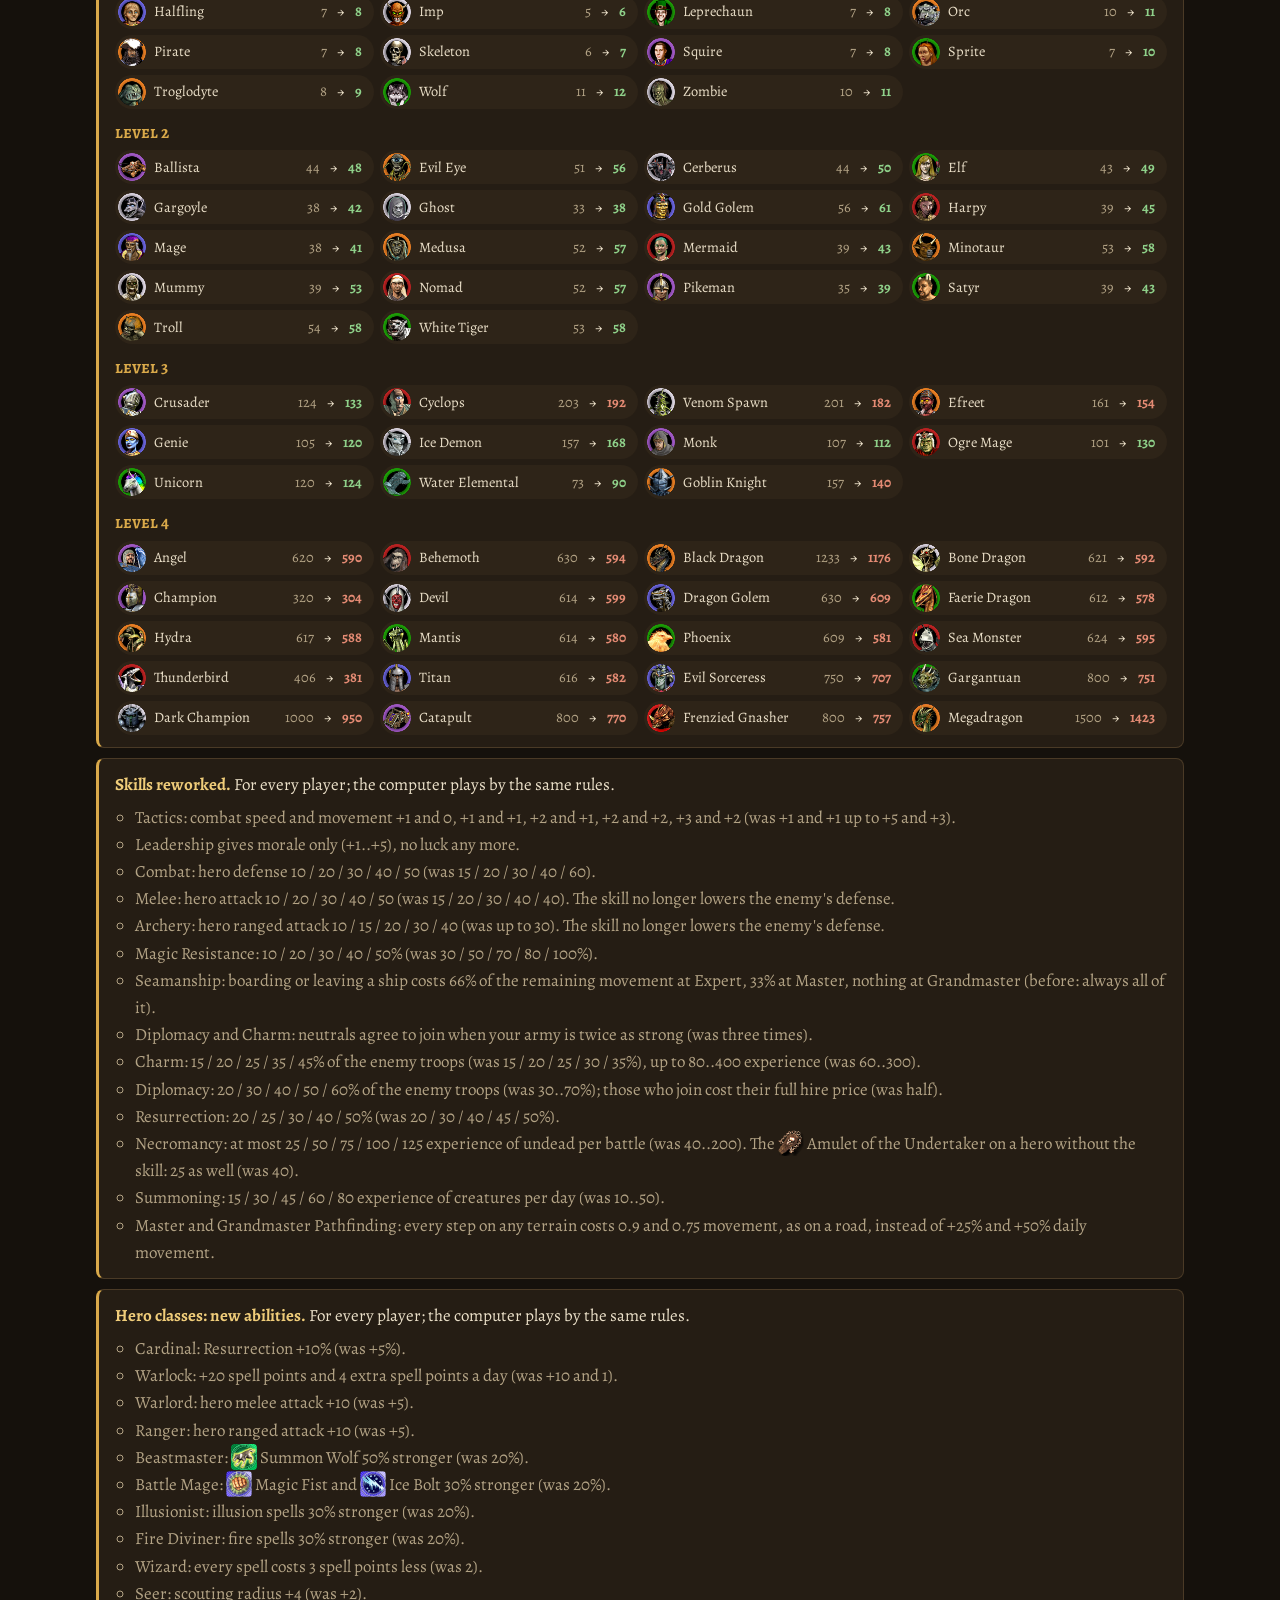
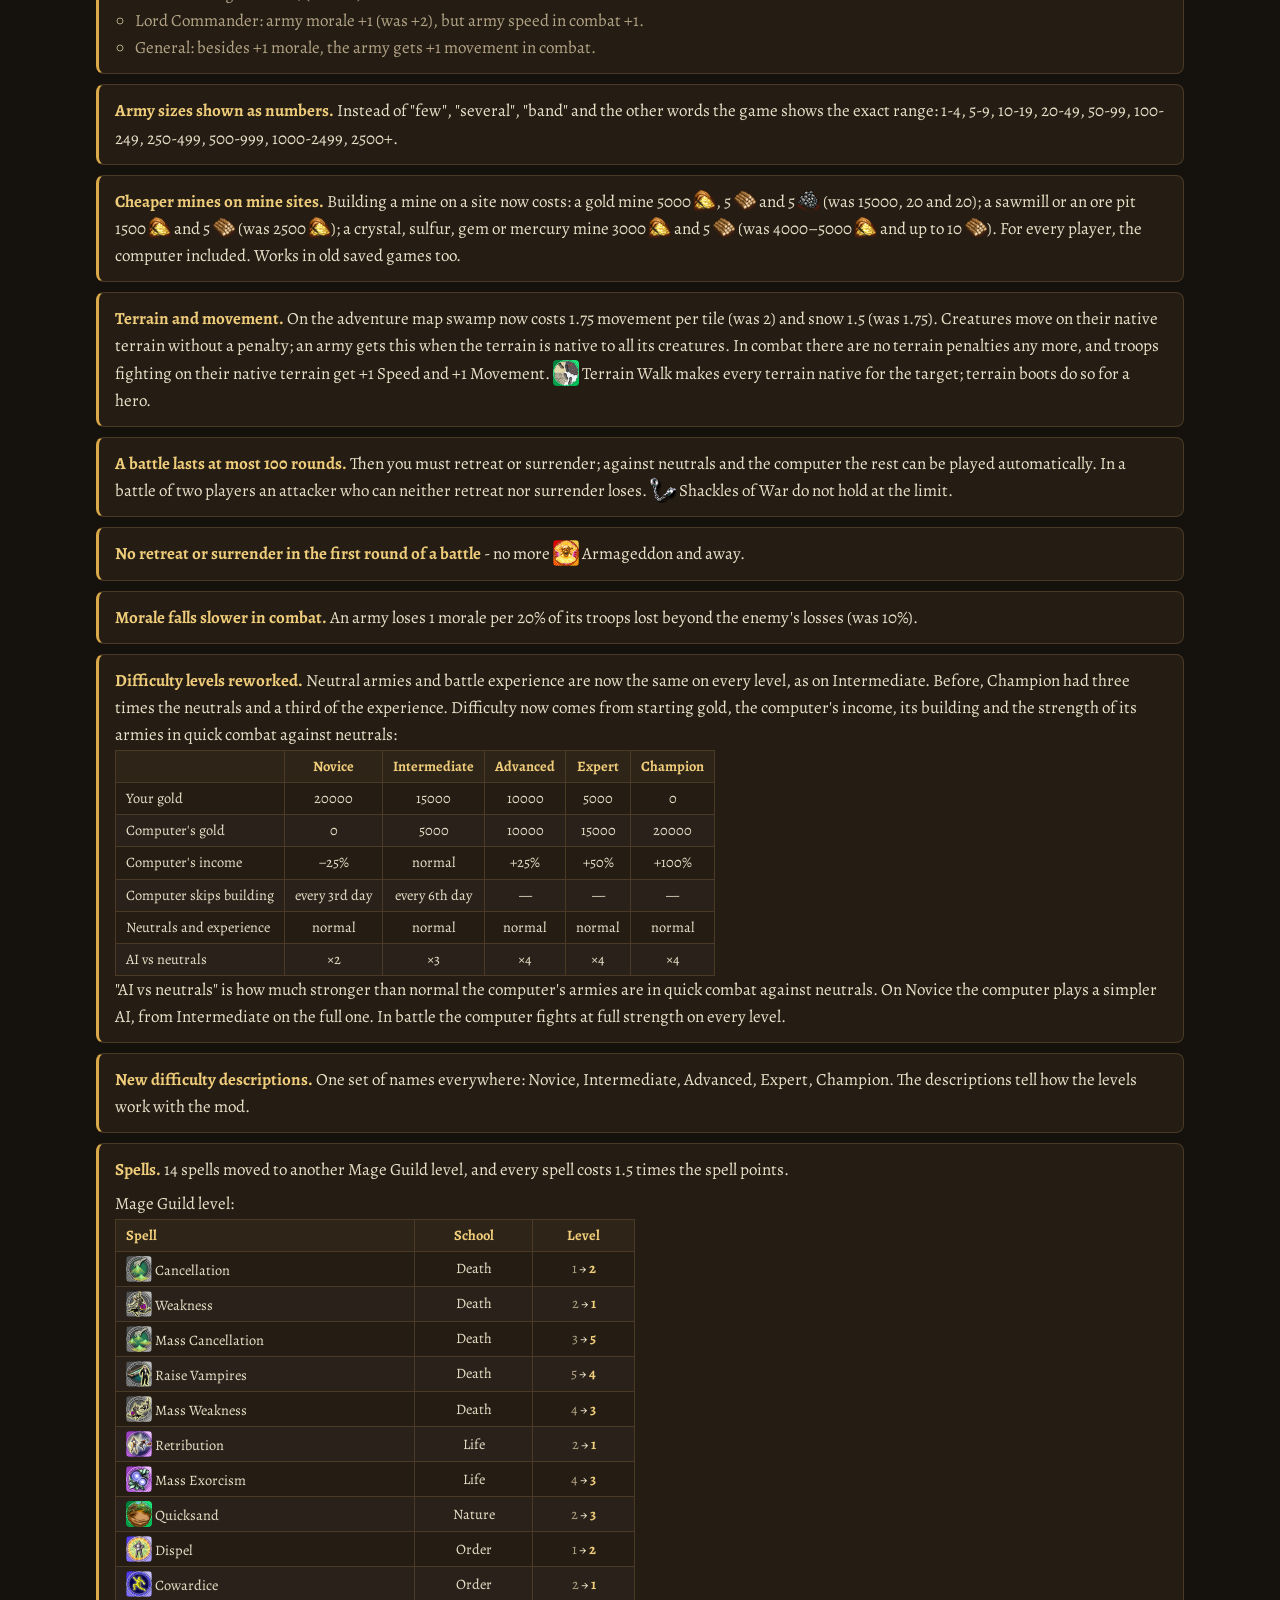
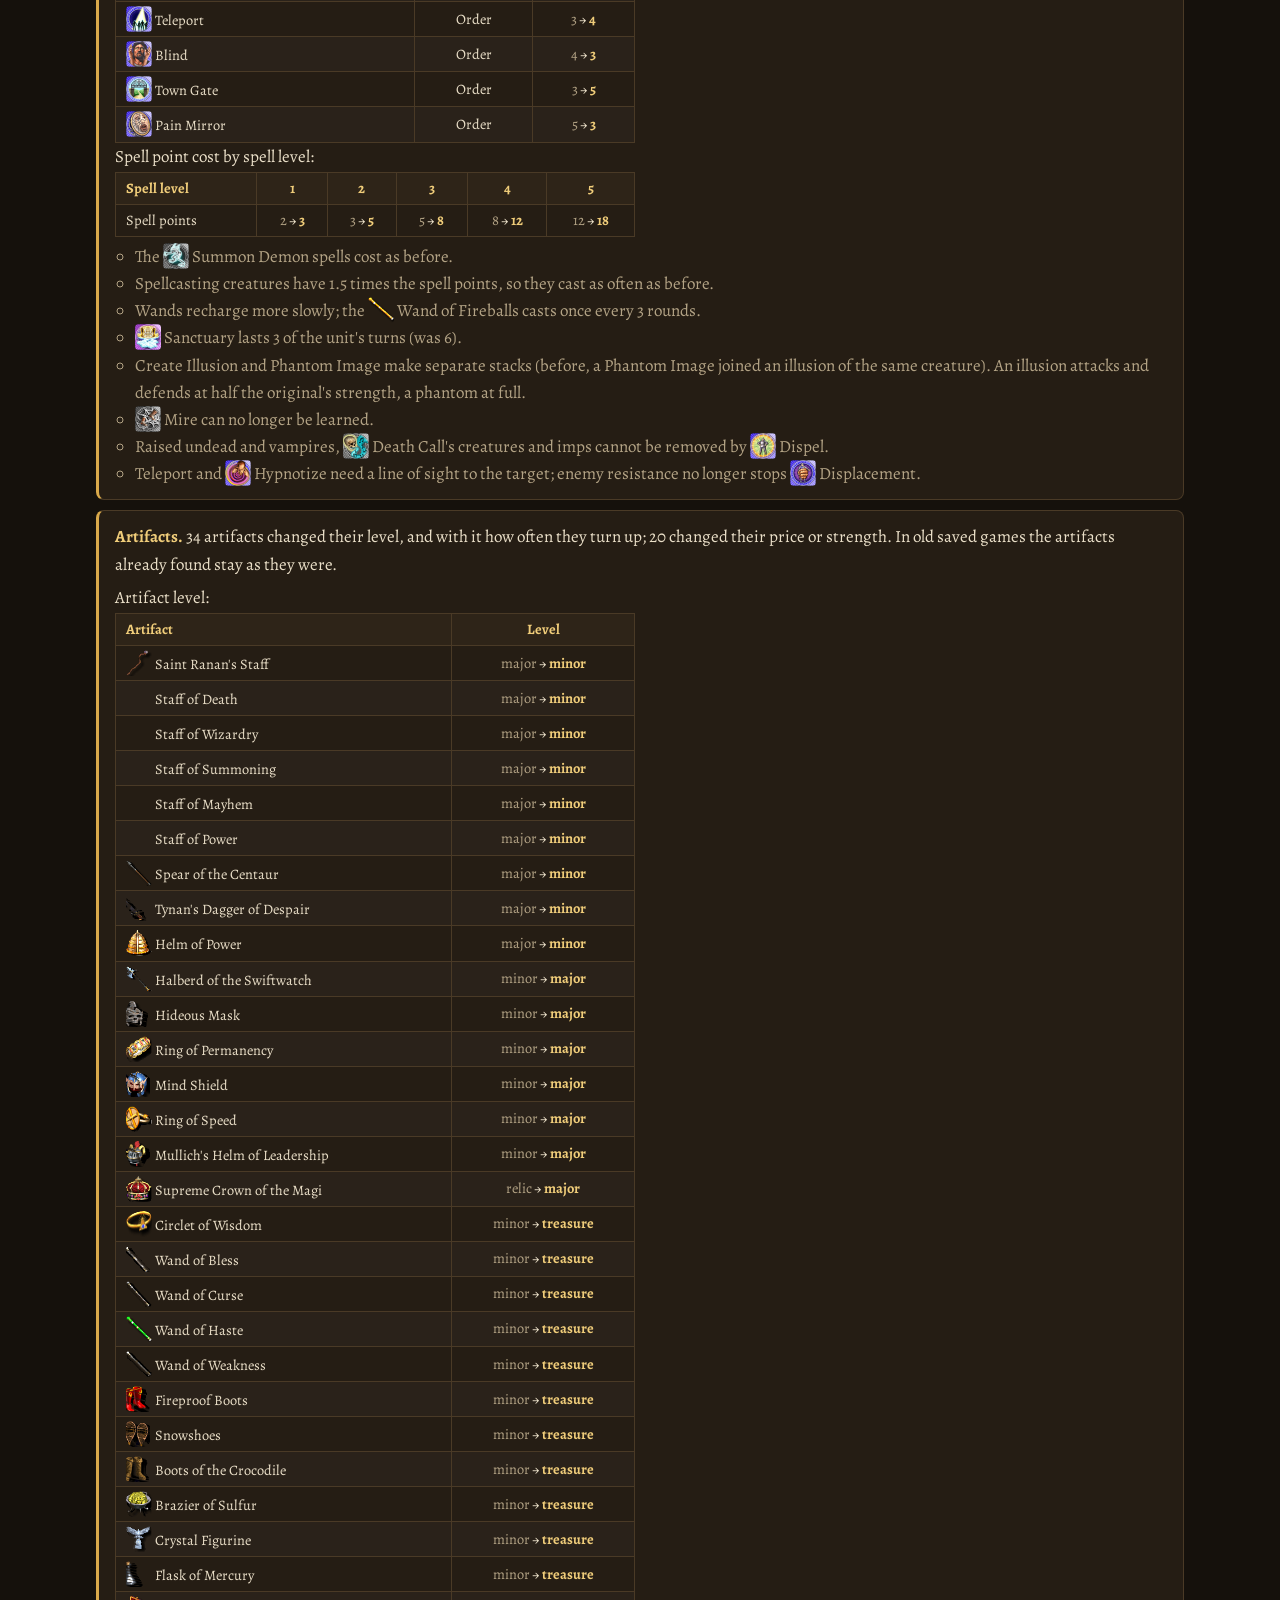
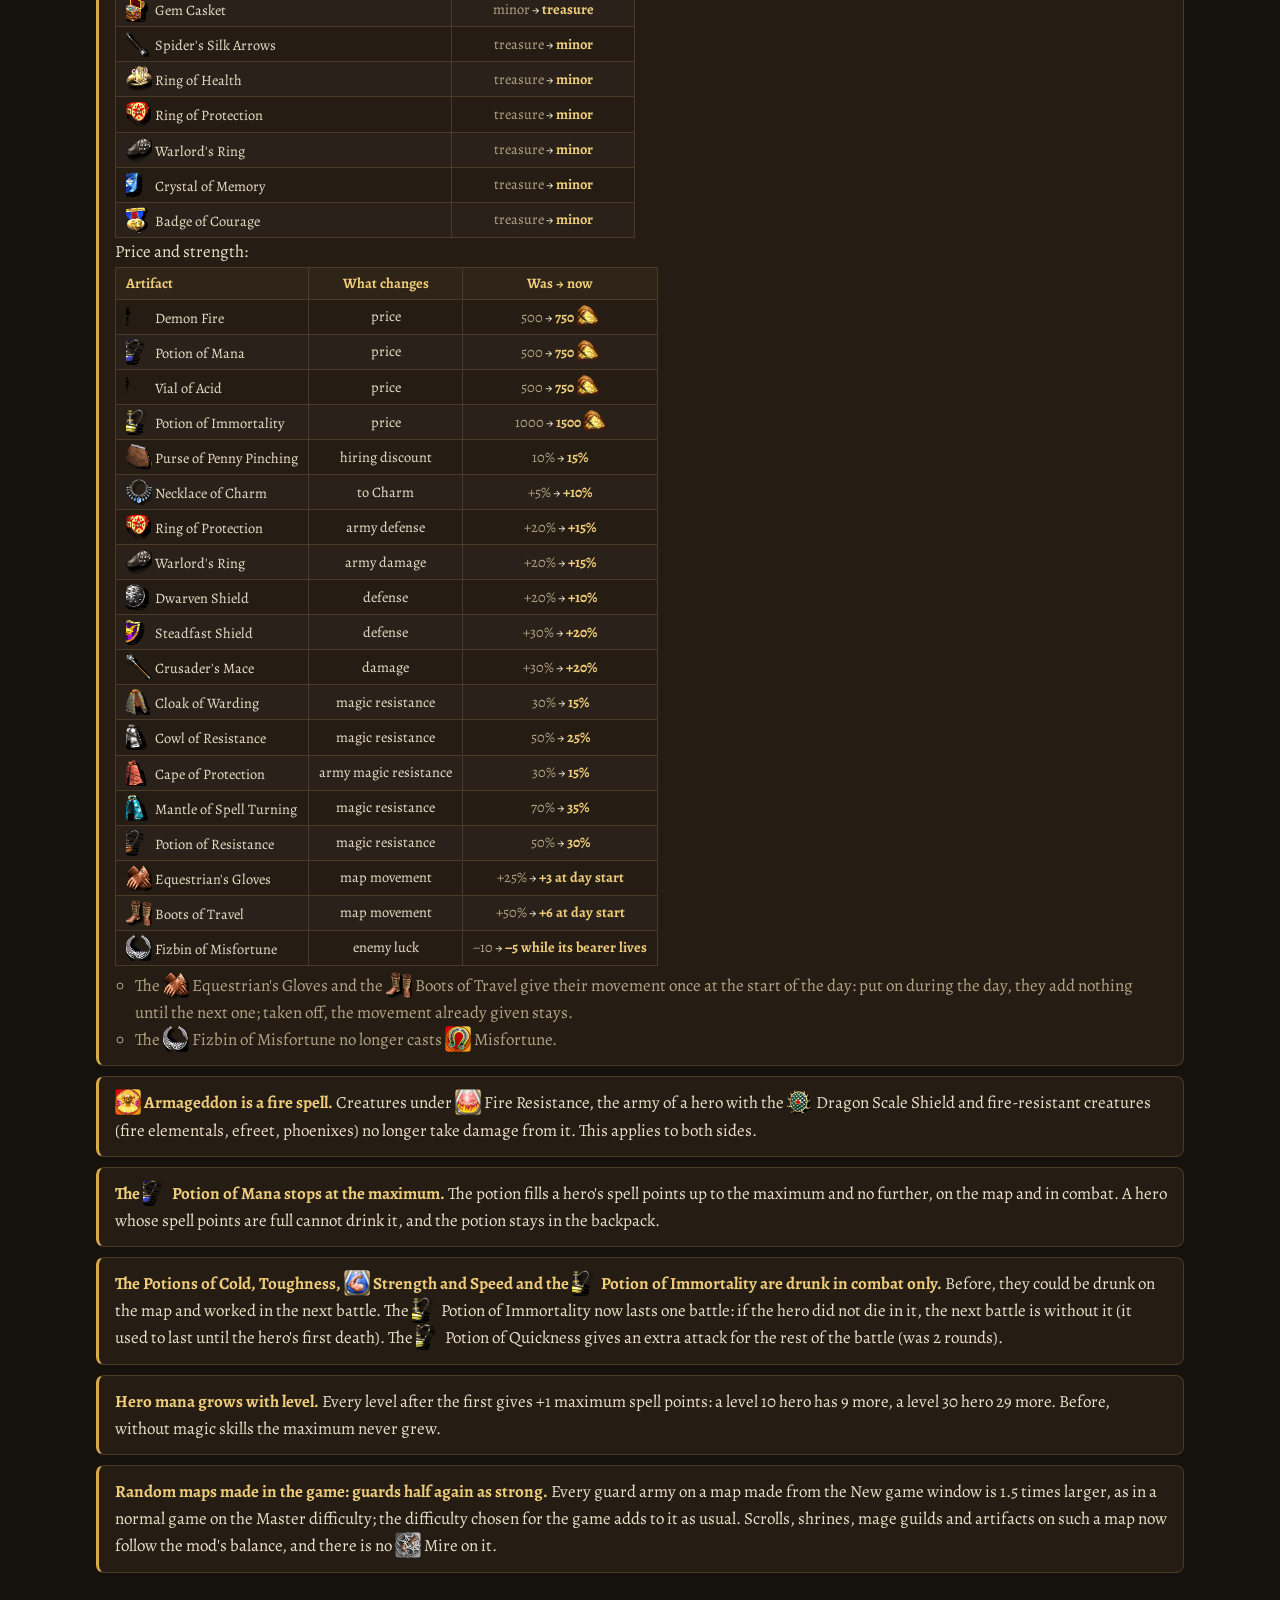
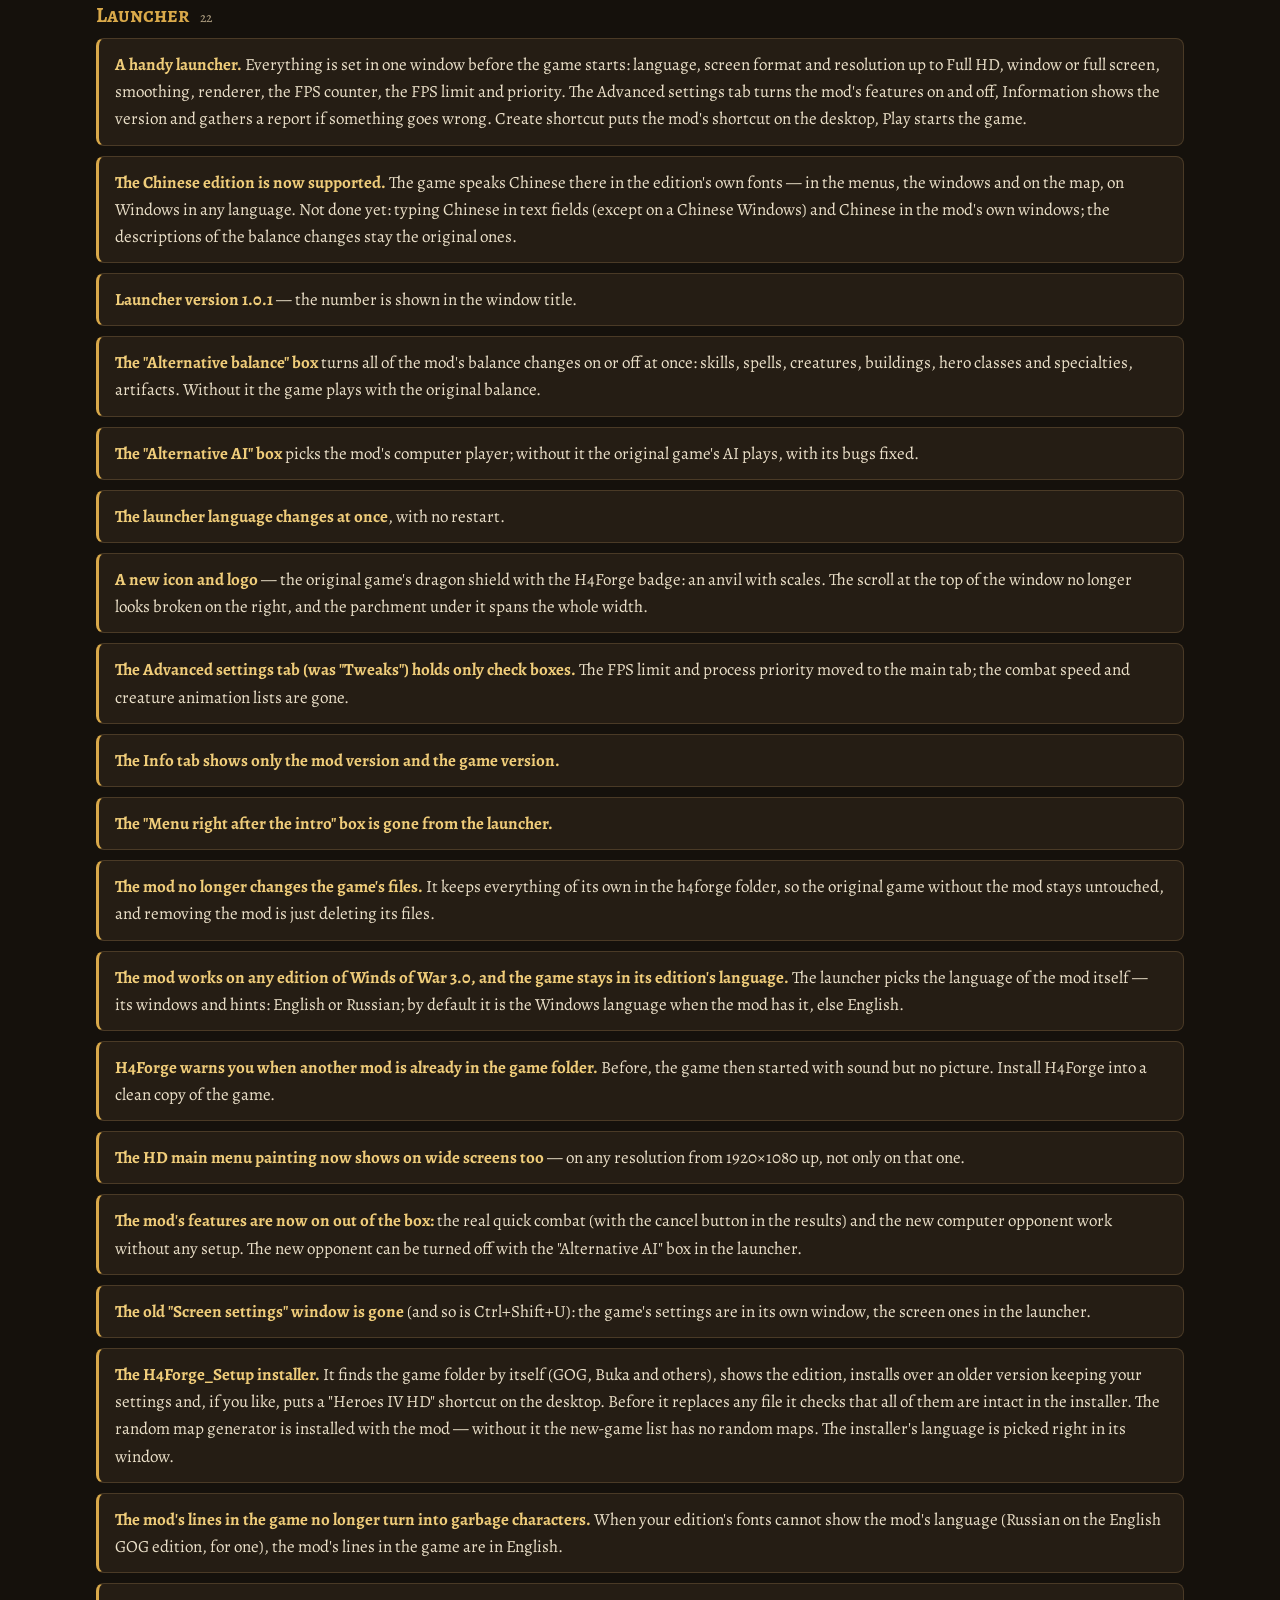
==== commit bdecf2a0: "Site: v1.0.3, fixed bugs page, guide, screenshots" ====
--- a/changelog.html
+++ b/changelog.html
@@ -15,7 +15,7 @@
 <body data-repo="Nick07x/h4forge-site">
 <div class="bar"><div class="wrap">
   <a class="brand" href="index.html"><img src="img/badge.png" alt=""><span>H4Forge</span></a>
-  <nav><a href="index.html#features" class="opt"><span lang="ru">Возможности</span><span lang="en">Features</span></a><a href="index.html#install" class="opt"><span lang="ru">Установка</span><span lang="en">Install</span></a><a href="rmg.html"><span lang="ru">Генератор карт</span><span lang="en">Map generator</span></a><a href="changelog.html" class="on"><span lang="ru">Изменения</span><span lang="en">Changelog</span></a>
+  <nav><a href="index.html#features" class="opt"><span lang="ru">Возможности</span><span lang="en">Features</span></a><a href="index.html#install" class="opt"><span lang="ru">Установка</span><span lang="en">Install</span></a><a href="rmg.html"><span lang="ru">Генератор карт</span><span lang="en">Map generator</span></a><a href="changelog.html" class="on"><span lang="ru">Изменения</span><span lang="en">Changelog</span></a><a href="bugs.html"><span lang="ru">Ошибки</span><span lang="en">Bugs</span></a><a href="guide.html"><span lang="ru">Справка</span><span lang="en">Guide</span></a>
     <div class="langs"><button data-lang="ru">RU</button><button data-lang="en">EN</button></div>
   </nav>
 </div></div>
@@ -34,33 +34,65 @@
 </div>
 
 <div class="cl wrap" lang="ru">
-<div class="version"><h2>Версия 1.0.1 · ноябрь 2026</h2><div class="chips"><a href="#ru-0-0">Баланс</a><a href="#ru-0-1">Лаунчер</a><a href="#ru-0-2">Онлайн-игра</a><a href="#ru-0-3">Таймер хода</a><a href="#ru-0-4">Новая игра</a><a href="#ru-0-5">Компьютерный игрок</a><a href="#ru-0-6">Интерфейс</a><a href="#ru-0-7">Читы</a><a href="#ru-0-8">Исправления</a></div>
-<div class="sec" id="ru-0-0"><h3>Баланс<small>20</small></h3><ul class="entries">
+<div class="version"><h2>Версия 1.0.3 · ноябрь 2026</h2><div class="chips"><a href="#ru-0-0">Баланс</a><a href="#ru-0-1">Новая игра</a></div>
+<div class="sec" id="ru-0-0"><h3>Баланс<small>4</small></h3><ul class="entries">
+<li class="entry"><p><strong>Неуязвимый плащ Нинера снова даёт 100% сопротивления магии</strong>, как в оригинале (в 1.0.2 было 50%). Герой в нём опять не получает урона и вредных эффектов от вражеских заклинаний.</p></li>
+<li class="entry"><p><strong>Сложность.</strong> Доход компьютера: на Новичке, Ученике и Мастере обычный, на Магистре +25%, на Чемпионе +50% (было −25% / обычный / +25% / +50% / вдвое). Герои компьютера на Магистре получают на 25% больше опыта, на Чемпионе — на 50%.</p></li>
+<li class="entry"><p><strong>Меньше опыта на случайных картах.</strong> Ящики Пандоры с опытом дают 4000, 8000, 12000 или 16000 (было 5000, 10000, 15000, 20000), хижины провидцев — 8000, 12000 или 16000 опыта (было 10000, 15000, 20000). Охраняются такие ящики как раньше.</p></li>
+<li class="entry"><p><strong>Больше армий в наградах на случайных картах.</strong> Около половины ящиков Пандоры теперь дают существ, остальные — золото и опыт поровну (раньше больше всего было ящиков с опытом), и самих ящиков стало больше. Провидцы тоже чаще платят армией. Армии в наградах на 20% больше: ящик на 5000, 10000, 15000 или 20000 даёт армию на 6000, 12000, 18000 или 24000 (охраняется ящик как раньше), провидцы платят армией на 12000, 18000 или 24000 вместо 10000, 15000, 20000. Уровень существ стал разным: ящик на 5000 даёт существ 1-го или 2-го уровня, на 10000 — 2-го или 3-го, на 15000 — 3-го или 4-го, на 20000 — 4-го; у провидцев так же. Например, у Жизни это 67 арбалетчиков, 10 крестоносцев, 6 чемпионов или 4 архангела. Чем выше уровень, тем меньше существ; их число округляется до ближайшего, а не всегда вниз. Царь драконов бывает только в самых дорогих наградах, с армией на 24000.</p></li>
+</ul></div>
+<div class="sec" id="ru-0-1"><h3>Новая игра<small>21</small></h3><ul class="entries">
+<li class="entry"><p><strong>Водные случайные карты: живые берега и обитаемое море.</strong> Берега стали извилистыми, без длинных прямых участков, со сплошным песчаным пляжем (у снежных островов — снег до самой воды), а дальше от берега — глубокая вода. У берегов кучки морских скал, а у скал моря богаче всего: там кучами лежат обломки, сундуки и бутылки и стоят затонувшие и покинутые корабли и пиратские острова. В открытом море добычи столько же, сколько раньше. Изредка посреди моря встречаются маленькие песчаные острова с пальмами и сокровищами — сундуком, артефактом или ресурсами; доплыть до них можно только на лодке. В каждой бутылке теперь записка: факт об игре, подсказка, анекдот или письмо кого-то из жителей Аксеота — всего 90 разных. Появились буи, водоросли растут и в открытом море, кое-где посреди моря торчат крошечные островки с сухим деревом. Айсберги плавают только в открытом море, а кромка берега ровнее — без рваных клеток и одиночных квадратов воды в суше. В море ходят морские чудища, отряды русалок и пиратские корабли: шесть отрядов пиратов и капитан-герой 5–20 уровня, за победу над ним достаются его артефакты и пять зелий.</p></li>
+<li class="entry"><p><strong>Генератор с галочкой «Arena settings»: армия в награде бывает соседней фракции.</strong> Ящик Пандоры или провидец с наградой существами примерно в трети случаев дают существ не своей фракции, а соседней — той, что портит мораль меньше всего (у Жизни это Порядок или Природа). У Силы — всегда свои.</p></li>
+<li class="entry"><p><strong>Заброшенная рудная шахта на случайных картах бывает повёрнута в обе стороны.</strong> Раньше генератор ставил её только одним боком.</p></li>
+<li class="entry"><p><strong>В тюрьмах на случайных картах — герои своей или союзной расы.</strong> Пленник принадлежит к расе зоны или к одной из двух соседних, которые меньше всего портят мораль (у Жизни — Жизнь, Порядок или Природа), у Силы — только варвары.</p></li>
+<li class="entry"><p><strong>Новая охрана артефактов для провидцев.</strong> За золото и армию — 8000, 12000 или 16000 в зависимости от задания (было 6000, 12000, 18000), за опыт — 10000, 15000 или 20000 (было 7000, 14000, 21000).</p></li>
+<li class="entry"><p><strong>Крупные объекты на случайных картах встречаются чаще.</strong> Банки, жилища и другие большие постройки теперь ставятся в начале, пока в зоне есть место, — их примерно на 10–15% больше; мелких объектов почти столько же. Чаще стали попадаться Склеп и Руины.</p></li>
+<li class="entry"><p><strong>Jebus: у старта нет сокровищ дороже 18000.</strong> Самые ценные кучи в зонах игроков стали чуть скромнее (было до 22000).</p></li>
+<li class="entry"><p><strong>Заброшенных шахт на случайных картах меньше</strong>, примерно на треть.</p></li>
+<li class="entry"><p><strong>Больше банков существ на случайных картах.</strong> Банки встречаются заметно чаще, а на картах Jebus чаще попадаются и средние по ценности объекты — Крепость, Гномьи шахты, Кладбище, Пирамида, Лабиринт и другие.</p></li>
+<li class="entry"><p><strong>Генератор с галочкой «Arena settings»: <img class="res item" src="img/spells/death/52/Mire.png" alt="" loading="lazy">Трясина, Святилище и <img class="res item" src="img/spells/order/52/Town_Gate.png" alt="" loading="lazy">Врата города.</strong> На таких картах эти три заклинания снова встречаются в свитках, святилищах и гильдиях. Без галочки их нет, как раньше.</p></li>
+<li class="entry"><p><strong>Jebus Wings и Jebus 2sides: сокровищ в центре вдвое больше, чем у игрока.</strong> Раньше было чуть больше, чем вдвое; теперь в центре ровно двойная ценность зоны игрока.</p></li>
+<li class="entry"><p><strong>Сторож жилища больше не стоит у него на входе.</strong> У Сада статуй (медузы), Логова воров, Норы полуросликов, Кладбища, Лагеря бандитов и Гильдии рудокопов охрана иногда вставала прямо на вход, и через второй вход их можно было занять без боя. Теперь такие объекты всегда охраняются по-настоящему.</p></li>
+<li class="entry"><p><strong>Служебная метка в случайных картах.</strong> В каждой созданной карте есть служебное событие «service» с зашифрованным кодом карты. В игре оно ничего не делает, а если вы пришлёте нам карту с ошибкой, по нему мы соберём ту же самую карту.</p></li>
+<li class="entry"><p><strong>Города на случайных картах не стоят вплотную к границе зоны.</strong> Между городом и стеной, которая отделяет зону, теперь всегда не меньше 6 клеток, так что из города есть куда выйти.</p></li>
+<li class="entry"><p><strong>Города в одной зоне случайной карты не стоят вплотную друг к другу.</strong> Если город не помещался туда, где ему было место, генератор ставил его в первое подходящее место рядом, иногда в нескольких шагах от главного города. Теперь он выбирает место как можно дальше от других городов зоны.</p></li>
+<li class="entry"><p><strong>Окно генератора карт: без номера карты.</strong> Каждое нажатие «Generate» даёт новую карту, а в описании карты больше нет её номера.</p></li>
+<li class="entry"><p><strong>Окно генератора карт, «About»: Telegram-канал мода и генератора.</strong> Ссылка https://t.me/H4Forge и QR-код, щелчок по ним открывает канал. Ссылка на Discord-сообщество HoMM4 Online обновлена и больше не устаревает. В благодарностях — ссылка на Twitch zakhar_ravaga.</p></li>
+<li class="entry"><p><strong>Больше объектов на картах Jebus Cross, Jebus 2sides, Jebus Mirror, Jebus Water, Islands и Skirmish.</strong> Сокровищ, банков и построек в зонах теперь примерно столько же на клетку, сколько на Jebus Arena и Jebus Wings: но не больше чем вдвое против прежнего: заметнее всего на Jebus Cross, Mirror M и Skirmish, особенно в центре. Jebus Water M и Apocalypse и так заполнены плотно и не менялись.</p></li>
+<li class="entry"><p><strong>Шаблоны BestMapEver и Clash убраны из списка.</strong> Они остались служебными и в окне генератора и в игре больше не показываются.</p></li>
+<li class="entry"><p><strong>Jebus Arena 2sides: у игрока на старте одна шахта дерева и одна руды.</strong> Было по две; остальные шахты по одной, золотых — две, как раньше.</p></li>
+<li class="entry"><p><strong>Jebus Arena 2sides и Jebus 2sides: в центре нет порталов.</strong> Оба портала центральной зоны убраны. В зонах игроков — оба портала, как раньше.</p></li>
+</ul></div>
+</div>
+<div class="version"><h2>Версия 1.0.2 · ноябрь 2026</h2><div class="chips"><a href="#ru-1-0">Баланс</a><a href="#ru-1-1">Лаунчер</a><a href="#ru-1-2">Онлайн-игра — в разработке</a><a href="#ru-1-3">Таймер хода</a><a href="#ru-1-4">Новая игра</a><a href="#ru-1-5">Компьютерный игрок</a><a href="#ru-1-6">Интерфейс</a><a href="#ru-1-7">Читы</a></div>
+<div class="sec" id="ru-1-0"><h3>Баланс<small>20</small></h3><ul class="entries">
 <li class="entry"><p><strong>Цитадель и замок дешевле.</strong> Цитадель стоит 3000 <img class="res" src="img/materials/32/Gold.png" alt="золота" title="золота" loading="lazy">, 5 <img class="res" src="img/materials/32/Wood.png" alt="дерева" title="дерева" loading="lazy"> и 5 <img class="res" src="img/materials/32/Ore.png" alt="руды" title="руды" loading="lazy"> (было 7500, 10 и 10). Замок — 5000 <img class="res" src="img/materials/32/Gold.png" alt="золота" title="золота" loading="lazy">, 10 <img class="res" src="img/materials/32/Wood.png" alt="дерева" title="дерева" loading="lazy"> и 10 <img class="res" src="img/materials/32/Ore.png" alt="руды" title="руды" loading="lazy"> (было 7500, 10 и 10). Для всех фракций и всех игроков. Без мода игра остаётся с прежними ценами.</p></li>
-<li class="entry"><p><strong>Новые цены и требования у одиннадцати зданий.</strong> Для всех игроков, компьютер строит по тем же правилам.</p><ul><li>Караван-сарай (все фракции): 3500 <img class="res" src="img/materials/32/Gold.png" alt="золота" title="золота" loading="lazy">, 10 <img class="res" src="img/materials/32/Wood.png" alt="дерева" title="дерева" loading="lazy"> и 5 <img class="res" src="img/materials/32/Ore.png" alt="руды" title="руды" loading="lazy"> (было 4000 <img class="res" src="img/materials/32/Gold.png" alt="золота" title="золота" loading="lazy"> и 10 <img class="res" src="img/materials/32/Wood.png" alt="дерева" title="дерева" loading="lazy">).</li><li>Сокровищница (Порядок): 5000 <img class="res" src="img/materials/32/Gold.png" alt="золота" title="золота" loading="lazy"> (было 6000), дерево и руда прежние. Золотой павильон её больше не требует.</li><li>Алтарь Грез (Порядок): дороже на 6 <img class="res" src="img/materials/32/Crystal.png" alt="кристаллов" title="кристаллов" loading="lazy">.</li><li>Гильдия следопытов (Природа): 15 <img class="res" src="img/materials/32/Wood.png" alt="дерева" title="дерева" loading="lazy"> и 5 <img class="res" src="img/materials/32/Ore.png" alt="руды" title="руды" loading="lazy"> (было 20 <img class="res" src="img/materials/32/Wood.png" alt="дерева" title="дерева" loading="lazy">).</li><li>Священный огонь (Природа): нужна Консерватория Жизни, а не Портал.</li><li>Арсенал (Сила): 4000 <img class="res" src="img/materials/32/Gold.png" alt="золота" title="золота" loading="lazy">, 10 <img class="res" src="img/materials/32/Wood.png" alt="дерева" title="дерева" loading="lazy"> и 10 <img class="res" src="img/materials/32/Ore.png" alt="руды" title="руды" loading="lazy"> (было 5000, 12 и 12).</li><li>Загон (Сила): 15 <img class="res" src="img/materials/32/Wood.png" alt="дерева" title="дерева" loading="lazy"> и 25 <img class="res" src="img/materials/32/Ore.png" alt="руды" title="руды" loading="lazy"> (было 10 и 30).</li><li>Мавзолей (Смерть): 12 <img class="res" src="img/materials/32/Wood.png" alt="дерева" title="дерева" loading="lazy"> и 12 <img class="res" src="img/materials/32/Crystal.png" alt="кристаллов" title="кристаллов" loading="lazy"> (было по 8), и нужен ещё Преобразователь нежити.</li><li>Могильный холм (Смерть): нужен Усилитель некромантии, а не Преобразователь нежити.</li><li>Пещера дракона (Хаос): нужны ещё Колдовская гильдия 3-го уровня и Зал Мертвых.</li></ul><p>Вернуть оригинал: в файле h4ddraw.ini строка AltBuildingBalance=0, затем перезапустить игру.</p></li>
-<li class="entry"><p><strong>Новые параметры существ.</strong> Младшие уровни стали ближе по силе к старшим, как в третьих Героях: у существ 1-го и 2-го уровня больше прирост и урон, у многих существ 3-го уровня выше прирост, у некоторых меньше атака и защита, у 4-го уровня меньше урон. Для всех игроков и нейтральных армий. Было → стало:</p><div class="tbl stats-tbl"><table><caption>1-й уровень</caption><thead><tr><th></th><th><span>прирост</span></th><th><img class="st" src="img/stats/27/Damage.png" alt="урон" title="урон" loading="lazy"><span>урон</span></th><th><img class="st" src="img/stats/27/Melee_Attack.png" alt="атака/защита" title="атака/защита" loading="lazy"><img class="st" src="img/stats/27/Melee_Defense.png" alt="атака/защита" title="атака/защита" loading="lazy"><span>атака/защита</span></th><th><img class="st" src="img/stats/27/Hit_Points.png" alt="здоровье" title="здоровье" loading="lazy"><span>здоровье</span></th><th><img class="st" src="img/stats/27/Movement.png" alt="передвижение" title="передвижение" loading="lazy"><span>передвижение</span></th><th><img class="st" src="img/stats/27/Speed.png" alt="скорость" title="скорость" loading="lazy"><span>скорость</span></th></tr></thead><tbody><tr><td class="who"><img class="por" src="img/c/3.png" alt="" loading="lazy"><span>Бандит<small>Хаос</small></span></td><td><span class="old">26</span>&#8239;→&#8239;<b class="up">33</b></td><td><span class="old">1–3</span>&#8239;→&#8239;<b class="up">1–4</b></td><td class="same">9/9</td><td class="same">10</td><td class="same">27</td><td class="same">7</td></tr><tr><td class="who"><img class="por" src="img/c/8.png" alt="" loading="lazy"><span>Кентавр<small>Сила</small></span></td><td><span class="old">9</span>&#8239;→&#8239;<b class="up">12</b></td><td><span class="old">3–5</span>&#8239;→&#8239;<b class="up">3–6</b></td><td class="same">10/10</td><td class="same">20</td><td class="same">30</td><td class="same">4</td></tr><tr><td class="who"><img class="por" src="img/c/11.png" alt="" loading="lazy"><span>Арбалетчик<small>Жизнь</small></span></td><td><span class="old">16</span>&#8239;→&#8239;<b class="up">21</b></td><td class="same">2–3</td><td class="same">9/11</td><td class="same">10</td><td class="same">18</td><td class="same">2</td></tr><tr><td class="who"><img class="por" src="img/c/17.png" alt="" loading="lazy"><span>Гном<small>Порядок</small></span></td><td><span class="old">18</span>&#8239;→&#8239;<b class="up">23</b></td><td><span class="old">2–3</span>&#8239;→&#8239;<b class="up">2–4</b></td><td><span class="old">11/11</span>&#8239;→&#8239;<b class="up">10/13</b></td><td class="same">12</td><td class="same">14</td><td class="same">3</td></tr><tr><td class="who"><img class="por" src="img/c/26.png" alt="" loading="lazy"><span>Берсерк<small>Сила</small></span></td><td><span class="old">19</span>&#8239;→&#8239;<b class="up">24</b></td><td><span class="old">2–3</span>&#8239;→&#8239;<b class="up">2–4</b></td><td class="same">12/8</td><td class="same">18</td><td class="same">20</td><td class="same">6</td></tr><tr><td class="who"><img class="por" src="img/c/29.png" alt="" loading="lazy"><span>Халфлинг<small>Порядок</small></span></td><td><span class="old">23</span>&#8239;→&#8239;<b class="up">29</b></td><td><span class="old">1–2</span>&#8239;→&#8239;<b class="up">1–3</b></td><td class="same">10/10</td><td class="same">8</td><td><span class="old">14</span>&#8239;→&#8239;<b class="up">16</b></td><td class="same">6</td></tr><tr><td class="who"><img class="por" src="img/c/33.png" alt="" loading="lazy"><span>Бес<small>Смерть</small></span></td><td><span class="old">28</span>&#8239;→&#8239;<b class="up">36</b></td><td><span class="old">1–2</span>&#8239;→&#8239;<b class="up">1–3</b></td><td class="same">10/10</td><td class="same">7</td><td class="same">38</td><td class="same">6</td></tr><tr><td class="who"><img class="por" src="img/c/34.png" alt="" loading="lazy"><span>Лепрекон<small>нейтрал</small></span></td><td><span class="old">22</span>&#8239;→&#8239;<b class="up">28</b></td><td><span class="old">1–2</span>&#8239;→&#8239;<b class="up">1–3</b></td><td class="same">10/10</td><td class="same">8</td><td class="same">18</td><td class="same">6</td></tr><tr><td class="who"><img class="por" src="img/c/46.png" alt="" loading="lazy"><span>Орк<small>Хаос</small></span></td><td><span class="old">16</span>&#8239;→&#8239;<b class="up">21</b></td><td><span class="old">1–3</span>&#8239;→&#8239;<b class="up">1–4</b></td><td class="same">11/9</td><td class="same">12</td><td class="same">18</td><td class="same">4</td></tr><tr><td class="who"><img class="por" src="img/c/47.png" alt="" loading="lazy"><span>Крестьянин<small>нейтрал</small></span></td><td><span class="old">36</span>&#8239;→&#8239;<b class="up">46</b></td><td><span class="old">2–3</span>&#8239;→&#8239;<b class="up">2–4</b></td><td class="same">6/7</td><td class="same">10</td><td class="same">14</td><td class="same">2</td></tr><tr><td class="who"><img class="por" src="img/c/50.png" alt="" loading="lazy"><span>Пират<small>нейтрал</small></span></td><td><span class="old">24</span>&#8239;→&#8239;<b class="up">31</b></td><td><span class="old">1–2</span>&#8239;→&#8239;<b class="up">1–3</b></td><td class="same">11/9</td><td class="same">10</td><td class="same">18</td><td class="same">5</td></tr><tr><td class="who"><img class="por" src="img/c/53.png" alt="" loading="lazy"><span>Скелет<small>Смерть</small></span></td><td class="same">25</td><td><span class="old">1–2</span>&#8239;→&#8239;<b class="up">1–3</b></td><td class="same">12/12</td><td class="same">8</td><td class="same">18</td><td class="same">4</td></tr><tr><td class="who"><img class="por" src="img/c/54.png" alt="" loading="lazy"><span>Оруженосец<small>Жизнь</small></span></td><td><span class="old">21</span>&#8239;→&#8239;<b class="up">27</b></td><td><span class="old">2–3</span>&#8239;→&#8239;<b class="up">2–4</b></td><td class="same">9/11</td><td class="same">10</td><td class="same">18</td><td class="same">5</td></tr><tr><td class="who"><img class="por" src="img/c/55.png" alt="" loading="lazy"><span>Фея<small>Природа</small></span></td><td class="same">23</td><td><span class="old">1–2</span>&#8239;→&#8239;<b class="up">1–3</b></td><td class="same">10/10</td><td class="same">7</td><td class="same">40</td><td class="same">6</td></tr><tr><td class="who"><img class="por" src="img/c/58.png" alt="" loading="lazy"><span>Троглодит<small>нейтрал</small></span></td><td><span class="old">19</span>&#8239;→&#8239;<b class="up">24</b></td><td><span class="old">2–3</span>&#8239;→&#8239;<b class="up">2–4</b></td><td class="same">11/9</td><td class="same">14</td><td class="same">18</td><td class="same">5</td></tr><tr><td class="who"><img class="por" src="img/c/64.png" alt="" loading="lazy"><span>Волк<small>Природа</small></span></td><td><span class="old">15</span>&#8239;→&#8239;<b class="up">19</b></td><td><span class="old">2–3</span>&#8239;→&#8239;<b class="up">2–4</b></td><td class="same">9/9</td><td class="same">12</td><td class="same">22</td><td class="same">7</td></tr><tr><td class="who"><img class="por" src="img/c/65.png" alt="" loading="lazy"><span>Зомби<small>нейтрал</small></span></td><td><span class="old">15</span>&#8239;→&#8239;<b class="up">19</b></td><td><span class="old">2–4</span>&#8239;→&#8239;<b class="up">2–5.</b></td><td class="same">8/10</td><td class="same">24</td><td class="same">14</td><td class="same">1</td></tr></tbody></table></div><div class="tbl stats-tbl"><table><caption>2-й уровень</caption><thead><tr><th></th><th><span>прирост</span></th><th><img class="st" src="img/stats/27/Damage.png" alt="урон" title="урон" loading="lazy"><span>урон</span></th><th><img class="st" src="img/stats/27/Melee_Attack.png" alt="атака/защита" title="атака/защита" loading="lazy"><img class="st" src="img/stats/27/Melee_Defense.png" alt="атака/защита" title="атака/защита" loading="lazy"><span>атака/защита</span></th><th><img class="st" src="img/stats/27/Hit_Points.png" alt="здоровье" title="здоровье" loading="lazy"><span>здоровье</span></th><th><img class="st" src="img/stats/27/Movement.png" alt="передвижение" title="передвижение" loading="lazy"><span>передвижение</span></th><th><img class="st" src="img/stats/27/Speed.png" alt="скорость" title="скорость" loading="lazy"><span>скорость</span></th></tr></thead><tbody><tr><td class="who"><img class="por" src="img/c/2.png" alt="" loading="lazy"><span>Баллиста<small>Жизнь</small></span></td><td><span class="old">7</span>&#8239;→&#8239;<b class="up">10</b></td><td><span class="old">5–7</span>&#8239;→&#8239;<b class="up">6–8</b></td><td class="same">15/16</td><td class="same">28</td><td><span class="old">8</span>&#8239;→&#8239;<b class="up">12</b></td><td class="same">0</td></tr><tr><td class="who"><img class="por" src="img/c/5.png" alt="" loading="lazy"><span>Злой глаз<small>нейтрал</small></span></td><td><span class="old">6</span>&#8239;→&#8239;<b class="up">9</b></td><td><span class="old">3–7</span>&#8239;→&#8239;<b class="up">4–8</b></td><td class="same">16/15</td><td class="same">26</td><td class="same">18</td><td class="same">6</td></tr><tr><td class="who"><img class="por" src="img/c/9.png" alt="" loading="lazy"><span>Цербер<small>Смерть</small></span></td><td><span class="old">7</span>&#8239;→&#8239;<b class="up">11</b></td><td><span class="old">4–6</span>&#8239;→&#8239;<b class="up">5–8</b></td><td class="same">16/16</td><td class="same">24</td><td class="same">22</td><td class="same">6</td></tr><tr><td class="who"><img class="por" src="img/c/20.png" alt="" loading="lazy"><span>Эльф<small>Природа</small></span></td><td><span class="old">7</span>&#8239;→&#8239;<b class="up">10</b></td><td><span class="old">3–4</span>&#8239;→&#8239;<b class="up">3–5</b></td><td class="same">16/16</td><td class="same">18</td><td class="same">18</td><td class="same">6</td></tr><tr><td class="who"><img class="por" src="img/c/23.png" alt="" loading="lazy"><span>Горгулья<small>нейтрал</small></span></td><td><span class="old">8</span>&#8239;→&#8239;<b class="up">12</b></td><td><span class="old">4–6</span>&#8239;→&#8239;<b class="up">5–7</b></td><td class="same">14/16</td><td class="same">22</td><td class="same">40</td><td class="same">7</td></tr><tr><td class="who"><img class="por" src="img/c/25.png" alt="" loading="lazy"><span>Призрак<small>Смерть</small></span></td><td><span class="old">9</span>&#8239;→&#8239;<b class="up">12</b></td><td><span class="old">2–4</span>&#8239;→&#8239;<b class="up">3–5</b></td><td class="same">15/15</td><td class="same">15</td><td class="same">38</td><td class="same">6</td></tr><tr><td class="who"><img class="por" src="img/c/27.png" alt="" loading="lazy"><span>Золотой голем<small>Порядок</small></span></td><td><span class="old">6</span>&#8239;→&#8239;<b class="up">9</b></td><td><span class="old">8–12</span>&#8239;→&#8239;<b class="up">10–14</b></td><td class="same">16/16</td><td class="same">50</td><td class="same">18</td><td class="same">3</td></tr><tr><td class="who"><img class="por" src="img/c/30.png" alt="" loading="lazy"><span>Гарпия<small>Сила</small></span></td><td><span class="old">8</span>&#8239;→&#8239;<b class="up">12</b></td><td><span class="old">4–5</span>&#8239;→&#8239;<b class="up">3–8</b></td><td class="same">16/15</td><td class="same">24</td><td class="same">38</td><td class="same">5</td></tr><tr><td class="who"><img class="por" src="img/c/35.png" alt="" loading="lazy"><span>Маг<small>Порядок</small></span></td><td><span class="old">8</span>&#8239;→&#8239;<b class="up">11</b></td><td><span class="old">3–4</span>&#8239;→&#8239;<b class="up">3–5</b></td><td class="same">6/12</td><td class="same">16</td><td class="same">18</td><td class="same">5</td></tr><tr><td class="who"><img class="por" src="img/c/37.png" alt="" loading="lazy"><span>Медуза<small>Хаос</small></span></td><td><span class="old">6</span>&#8239;→&#8239;<b class="up">9</b></td><td><span class="old">3–6</span>&#8239;→&#8239;<b class="up">4–6</b></td><td class="same">19/17</td><td class="same">24</td><td class="same">18</td><td class="same">5</td></tr><tr><td class="who"><img class="por" src="img/c/38.png" alt="" loading="lazy"><span>Русалка<small>нейтрал</small></span></td><td><span class="old">8</span>&#8239;→&#8239;<b class="up">12</b></td><td><span class="old">5–8</span>&#8239;→&#8239;<b class="up">6–10</b></td><td class="same">15/13</td><td class="same">38</td><td class="same">18</td><td class="same">5</td></tr><tr><td class="who"><img class="por" src="img/c/39.png" alt="" loading="lazy"><span>Минотавр<small>Хаос</small></span></td><td><span class="old">6</span>&#8239;→&#8239;<b class="up">9</b></td><td><span class="old">5–10</span>&#8239;→&#8239;<b class="up">6–12</b></td><td class="same">16/15</td><td class="same">38</td><td class="same">18</td><td class="same">6</td></tr><tr><td class="who"><img class="por" src="img/c/41.png" alt="" loading="lazy"><span>Мумия<small>нейтрал</small></span></td><td><span class="old">8</span>&#8239;→&#8239;<b class="up">12</b></td><td><span class="old">5–8</span>&#8239;→&#8239;<b class="up">6–10</b></td><td><span class="old">15/16</span>&#8239;→&#8239;<b class="up">15/18</b></td><td><span class="old">30</span>&#8239;→&#8239;<b class="up">40</b></td><td class="same">18</td><td class="same">4</td></tr><tr><td class="who"><img class="por" src="img/c/44.png" alt="" loading="lazy"><span>Кочевник<small>Сила</small></span></td><td><span class="old">6</span>&#8239;→&#8239;<b class="up">9</b></td><td><span class="old">6–9</span>&#8239;→&#8239;<b class="up">7–11</b></td><td class="same">16/13</td><td class="same">45</td><td class="same">36</td><td class="same">8</td></tr><tr><td class="who"><img class="por" src="img/c/49.png" alt="" loading="lazy"><span>Пикинёр<small>Жизнь</small></span></td><td><span class="old">9</span>&#8239;→&#8239;<b class="up">12</b></td><td><span class="old">6–8</span>&#8239;→&#8239;<b class="up">7–10</b></td><td class="same">12/14</td><td class="same">30</td><td class="same">18</td><td class="same">4</td></tr><tr><td class="who"><img class="por" src="img/c/51.png" alt="" loading="lazy"><span>Сатир<small>нейтрал</small></span></td><td><span class="old">8</span>&#8239;→&#8239;<b class="up">12</b></td><td><span class="old">5–8</span>&#8239;→&#8239;<b class="up">6–10</b></td><td class="same">14/13</td><td class="same">36</td><td class="same">20</td><td class="same">6</td></tr><tr><td class="who"><img class="por" src="img/c/59.png" alt="" loading="lazy"><span>Тролль<small>нейтрал</small></span></td><td><span class="old">6</span>&#8239;→&#8239;<b class="up">9</b></td><td><span class="old">6–12</span>&#8239;→&#8239;<b class="up">7–14</b></td><td class="same">16/15</td><td class="same">45</td><td><span class="old">14</span>&#8239;→&#8239;<b class="up">16</b></td><td class="same">3</td></tr><tr><td class="who"><img class="por" src="img/c/63.png" alt="" loading="lazy"><span>Белый тигр<small>Природа</small></span></td><td><span class="old">6</span>&#8239;→&#8239;<b class="up">9</b></td><td><span class="old">6–8</span>&#8239;→&#8239;<b class="up">7–10.</b></td><td class="same">19/19</td><td class="same">35</td><td class="same">28</td><td class="same">8</td></tr></tbody></table></div><div class="tbl stats-tbl"><table><caption>3-й уровень</caption><thead><tr><th></th><th><span>прирост</span></th><th><img class="st" src="img/stats/27/Damage.png" alt="урон" title="урон" loading="lazy"><span>урон</span></th><th><img class="st" src="img/stats/27/Melee_Attack.png" alt="атака/защита" title="атака/защита" loading="lazy"><img class="st" src="img/stats/27/Melee_Defense.png" alt="атака/защита" title="атака/защита" loading="lazy"><span>атака/защита</span></th><th><img class="st" src="img/stats/27/Hit_Points.png" alt="здоровье" title="здоровье" loading="lazy"><span>здоровье</span></th><th><img class="st" src="img/stats/27/Movement.png" alt="передвижение" title="передвижение" loading="lazy"><span>передвижение</span></th><th><img class="st" src="img/stats/27/Speed.png" alt="скорость" title="скорость" loading="lazy"><span>скорость</span></th></tr></thead><tbody><tr><td class="who"><img class="por" src="img/c/0.png" alt="" loading="lazy"><span>Дух воздуха<small>нейтрал</small></span></td><td><span class="old">6</span>&#8239;→&#8239;<b class="up">7</b></td><td class="same">6–10</td><td class="same">16/16</td><td class="same">40</td><td class="same">40</td><td class="same">7</td></tr><tr><td class="who"><img class="por" src="img/c/12.png" alt="" loading="lazy"><span>Крестоносец<small>Жизнь</small></span></td><td class="same">5</td><td class="same">10–16</td><td class="same">22/23</td><td><span class="old">65</span>&#8239;→&#8239;<b class="up">75</b></td><td class="same">18</td><td class="same">7</td></tr><tr><td class="who"><img class="por" src="img/c/13.png" alt="" loading="lazy"><span>Циклоп<small>Сила</small></span></td><td class="same">3</td><td class="same">12–18</td><td><span class="old">30/24</span>&#8239;→&#8239;<b class="down">28/23</b></td><td class="same">95</td><td class="same">22</td><td class="same">4</td></tr><tr><td class="who"><img class="por" src="img/c/14.png" alt="" loading="lazy"><span>Отродье яда<small>Смерть</small></span></td><td><span class="old">3</span>&#8239;→&#8239;<b class="up">4</b></td><td class="same">16–24</td><td><span class="old">26/26</span>&#8239;→&#8239;<b class="down">24/23</b></td><td class="same">100</td><td class="same">18</td><td class="same">6</td></tr><tr><td class="who"><img class="por" src="img/c/18.png" alt="" loading="lazy"><span>Элементаль земли<small>нейтрал</small></span></td><td><span class="old">6</span>&#8239;→&#8239;<b class="up">7</b></td><td class="same">9–14</td><td class="same">18/20</td><td class="same">50</td><td><span class="old">14</span>&#8239;→&#8239;<b class="up">16</b></td><td class="same">1</td></tr><tr><td class="who"><img class="por" src="img/c/19.png" alt="" loading="lazy"><span>Ифрит<small>Хаос</small></span></td><td><span class="old">4</span>&#8239;→&#8239;<b class="up">5</b></td><td class="same">10–20</td><td><span class="old">25/23</span>&#8239;→&#8239;<b class="down">24/22</b></td><td class="same">80</td><td class="same">40</td><td class="same">6</td></tr><tr><td class="who"><img class="por" src="img/c/22.png" alt="" loading="lazy"><span>Огненный элементаль<small>нейтрал</small></span></td><td><span class="old">6</span>&#8239;→&#8239;<b class="up">7</b></td><td class="same">7–10</td><td class="same">20/18</td><td class="same">50</td><td class="same">20</td><td class="same">6</td></tr><tr><td class="who"><img class="por" src="img/c/24.png" alt="" loading="lazy"><span>Джинн<small>Порядок</small></span></td><td><span class="old">6</span>&#8239;→&#8239;<b class="down">5</b></td><td class="same">9–12</td><td><span class="old">10/18</span>&#8239;→&#8239;<b class="down">9/16</b></td><td class="same">60</td><td><span class="old">30</span>&#8239;→&#8239;<b class="down">28</b></td><td class="same">6</td></tr><tr><td class="who"><img class="por" src="img/c/28.png" alt="" loading="lazy"><span>Грифон<small>Природа</small></span></td><td><span class="old">4</span>&#8239;→&#8239;<b class="up">5</b></td><td class="same">16–22</td><td class="same">19/19</td><td class="same">95</td><td class="same">40</td><td class="same">6</td></tr><tr><td class="who"><img class="por" src="img/c/32.png" alt="" loading="lazy"><span>Ледяной демон<small>нейтрал</small></span></td><td><span class="old">4</span>&#8239;→&#8239;<b class="up">5</b></td><td class="same">12–16</td><td class="same">30/30</td><td><span class="old">70</span>&#8239;→&#8239;<b class="up">80</b></td><td class="same">18</td><td class="same">5</td></tr><tr><td class="who"><img class="por" src="img/c/40.png" alt="" loading="lazy"><span>Монах<small>Жизнь</small></span></td><td class="same">6</td><td class="same">10–15</td><td><span class="old">20/22</span>&#8239;→&#8239;<b class="same">22/20</b></td><td><span class="old">55</span>&#8239;→&#8239;<b class="up">60</b></td><td><span class="old">18</span>&#8239;→&#8239;<b class="up">22</b></td><td class="same">5</td></tr><tr><td class="who"><img class="por" src="img/c/42.png" alt="" loading="lazy"><span>Нага<small>Порядок</small></span></td><td><span class="old">4</span>&#8239;→&#8239;<b class="up">5</b></td><td class="same">14–22</td><td class="same">22/22</td><td class="same">90</td><td class="same">20</td><td class="same">7</td></tr><tr><td class="who"><img class="por" src="img/c/45.png" alt="" loading="lazy"><span>Огр-маг<small>Сила</small></span></td><td class="same">6</td><td class="same">12–18</td><td><span class="old">18/16</span>&#8239;→&#8239;<b class="up">24/20</b></td><td class="same">85</td><td class="same">18</td><td><span class="old">4</span>&#8239;→&#8239;<b class="up">5</b></td></tr><tr><td class="who"><img class="por" src="img/c/60.png" alt="" loading="lazy"><span>Единорог<small>Природа</small></span></td><td><span class="old">5</span>&#8239;→&#8239;<b class="up">6</b></td><td class="same">12–20</td><td class="same">20/20</td><td><span class="old">80</span>&#8239;→&#8239;<b class="up">85</b></td><td class="same">30</td><td class="same">6</td></tr><tr><td class="who"><img class="por" src="img/c/61.png" alt="" loading="lazy"><span>Вампир<small>Смерть</small></span></td><td><span class="old">3</span>&#8239;→&#8239;<b class="up">4</b></td><td class="same">12–18</td><td><span class="old">30/30</span>&#8239;→&#8239;<b class="down">27/26</b></td><td class="same">75</td><td class="same">38</td><td class="same">8</td></tr><tr><td class="who"><img class="por" src="img/c/67.png" alt="" loading="lazy"><span>Гоблин-рыцарь<small>нейтрал</small></span></td><td class="same">4</td><td class="same">16–30</td><td><span class="old">20/26</span>&#8239;→&#8239;<b class="down">18/23</b></td><td class="same">120</td><td class="same">36</td><td class="same">7</td></tr><tr><td class="who"><img class="por" src="img/c/66.png" alt="" loading="lazy"><span>Улей<small>нейтрал</small></span></td><td class="same">6</td><td class="same">10–14</td><td class="same">22/22</td><td class="same">60</td><td><span class="old">8</span>&#8239;→&#8239;<b class="up">12.</b></td><td class="same">4</td></tr></tbody></table></div><div class="tbl stats-tbl"><table><caption>4-й уровень</caption><thead><tr><th></th><th><span>прирост</span></th><th><img class="st" src="img/stats/27/Damage.png" alt="урон" title="урон" loading="lazy"><span>урон</span></th><th><img class="st" src="img/stats/27/Melee_Attack.png" alt="атака/защита" title="атака/защита" loading="lazy"><img class="st" src="img/stats/27/Melee_Defense.png" alt="атака/защита" title="атака/защита" loading="lazy"><span>атака/защита</span></th><th><img class="st" src="img/stats/27/Hit_Points.png" alt="здоровье" title="здоровье" loading="lazy"><span>здоровье</span></th><th><img class="st" src="img/stats/27/Movement.png" alt="передвижение" title="передвижение" loading="lazy"><span>передвижение</span></th><th><img class="st" src="img/stats/27/Speed.png" alt="скорость" title="скорость" loading="lazy"><span>скорость</span></th></tr></thead><tbody><tr><td class="who"><img class="por" src="img/c/1.png" alt="" loading="lazy"><span>Ангел<small>Жизнь</small></span></td><td class="same">2</td><td><span class="old">40–65</span>&#8239;→&#8239;<b class="down">35–60</b></td><td class="same">30/34</td><td class="same">230</td><td class="same">45</td><td class="same">10</td></tr><tr><td class="who"><img class="por" src="img/c/4.png" alt="" loading="lazy"><span>Бегемот<small>Сила</small></span></td><td class="same">2</td><td><span class="old">55–80</span>&#8239;→&#8239;<b class="down">50–70</b></td><td class="same">36/34</td><td class="same">240</td><td class="same">22</td><td class="same">6</td></tr><tr><td class="who"><img class="por" src="img/c/6.png" alt="" loading="lazy"><span>Чёрный дракон<small>Хаос</small></span></td><td class="same">1</td><td><span class="old">55–110</span>&#8239;→&#8239;<b class="down">50–100</b></td><td class="same">40/40</td><td class="same">400</td><td class="same">45</td><td class="same">7</td></tr><tr><td class="who"><img class="por" src="img/c/7.png" alt="" loading="lazy"><span>Костяной дракон<small>Смерть</small></span></td><td class="same">2</td><td><span class="old">45–65</span>&#8239;→&#8239;<b class="down">40–60</b></td><td class="same">30/30</td><td class="same">275</td><td class="same">38</td><td class="same">5</td></tr><tr><td class="who"><img class="por" src="img/c/10.png" alt="" loading="lazy"><span>Чемпион<small>Жизнь</small></span></td><td class="same">4</td><td><span class="old">24–36</span>&#8239;→&#8239;<b class="down">22–32</b></td><td class="same">25/25</td><td class="same">150</td><td class="same">30</td><td class="same">6</td></tr><tr><td class="who"><img class="por" src="img/c/15.png" alt="" loading="lazy"><span>Дьявол<small>Смерть</small></span></td><td class="same">2</td><td><span class="old">34–50</span>&#8239;→&#8239;<b class="down">30–50</b></td><td class="same">33/33</td><td class="same">210</td><td class="same">150</td><td class="same">7</td></tr><tr><td class="who"><img class="por" src="img/c/16.png" alt="" loading="lazy"><span>Драконий голем<small>Порядок</small></span></td><td class="same">2</td><td><span class="old">36–55</span>&#8239;→&#8239;<b class="down">35–50</b></td><td class="same">34/34</td><td class="same">220</td><td class="same">36</td><td class="same">9</td></tr><tr><td class="who"><img class="por" src="img/c/21.png" alt="" loading="lazy"><span>Волшебный дракон<small>Природа</small></span></td><td class="same">2</td><td><span class="old">34–50</span>&#8239;→&#8239;<b class="down">30–45</b></td><td class="same">15/29</td><td class="same">220</td><td class="same">40</td><td class="same">7</td></tr><tr><td class="who"><img class="por" src="img/c/31.png" alt="" loading="lazy"><span>Гидра<small>Хаос</small></span></td><td class="same">2</td><td><span class="old">28–60</span>&#8239;→&#8239;<b class="down">25–55</b></td><td class="same">30/26</td><td class="same">250</td><td class="same">22</td><td class="same">6</td></tr><tr><td class="who"><img class="por" src="img/c/36.png" alt="" loading="lazy"><span>Богомол<small>нейтрал</small></span></td><td class="same">2</td><td><span class="old">34–50</span>&#8239;→&#8239;<b class="down">30–45</b></td><td class="same">34/34</td><td class="same">210</td><td class="same">40</td><td class="same">8</td></tr><tr><td class="who"><img class="por" src="img/c/48.png" alt="" loading="lazy"><span>Феникс<small>Природа</small></span></td><td class="same">2</td><td><span class="old">45–65</span>&#8239;→&#8239;<b class="down">40–60</b></td><td class="same">28/28</td><td class="same">275</td><td class="same">45</td><td class="same">12</td></tr><tr><td class="who"><img class="por" src="img/c/52.png" alt="" loading="lazy"><span>Морское чудище<small>нейтрал</small></span></td><td class="same">2</td><td><span class="old">45–65</span>&#8239;→&#8239;<b class="down">40–60</b></td><td class="same">35/34</td><td class="same">275</td><td class="same">28</td><td class="same">5</td></tr><tr><td class="who"><img class="por" src="img/c/56.png" alt="" loading="lazy"><span>Громовая птица<small>Сила</small></span></td><td class="same">3</td><td><span class="old">28–40</span>&#8239;→&#8239;<b class="down">25–35</b></td><td class="same">30/30</td><td class="same">170</td><td class="same">40</td><td class="same">6</td></tr><tr><td class="who"><img class="por" src="img/c/57.png" alt="" loading="lazy"><span>Титан<small>Порядок</small></span></td><td class="same">2</td><td><span class="old">34–50</span>&#8239;→&#8239;<b class="down">30–45</b></td><td class="same">32/32</td><td class="same">210</td><td class="same">22</td><td class="same">6</td></tr><tr><td class="who"><img class="por" src="img/c/68.png" alt="" loading="lazy"><span>Злая волшебница<small>нейтрал</small></span></td><td class="same">2</td><td><span class="old">20–34</span>&#8239;→&#8239;<b class="down">18–30</b></td><td class="same">28/28</td><td class="same">100</td><td class="same">150</td><td class="same">7</td></tr><tr><td class="who"><img class="por" src="img/c/69.png" alt="" loading="lazy"><span>Гаргантюа<small>нейтрал</small></span></td><td class="same">2</td><td><span class="old">28–40</span>&#8239;→&#8239;<b class="down">25–35</b></td><td class="same">32/32</td><td class="same">300</td><td class="same">22</td><td class="same">4</td></tr><tr><td class="who"><img class="por" src="img/c/70.png" alt="" loading="lazy"><span>Тёмный чемпион<small>нейтрал</small></span></td><td class="same">2</td><td><span class="old">30–42</span>&#8239;→&#8239;<b class="down">25–40</b></td><td class="same">40/40</td><td class="same">200</td><td class="same">45</td><td class="same">6</td></tr><tr><td class="who"><img class="por" src="img/c/71.png" alt="" loading="lazy"><span>Катапульта<small>нейтрал</small></span></td><td class="same">3</td><td><span class="old">20–34</span>&#8239;→&#8239;<b class="down">20–30</b></td><td class="same">28/28</td><td class="same">200</td><td><span class="old">12</span>&#8239;→&#8239;<b class="up">14</b></td><td class="same">0</td></tr><tr><td class="who"><img class="por" src="img/c/72.png" alt="" loading="lazy"><span>Бешеный крушитель<small>нейтрал</small></span></td><td class="same">2</td><td><span class="old">40–55</span>&#8239;→&#8239;<b class="down">35–50</b></td><td class="same">40/40</td><td class="same">300</td><td class="same">22</td><td class="same">4</td></tr><tr><td class="who"><img class="por" src="img/c/73.png" alt="" loading="lazy"><span>Мегадракон<small>нейтрал</small></span></td><td class="same">1</td><td><span class="old">50–100</span>&#8239;→&#8239;<b class="down">45–90.</b></td><td class="same">50/50</td><td class="same">1000</td><td class="same">45</td><td class="same">7</td></tr></tbody></table></div><ul><li>Дух воздуха получил способность «Игнорировать первый удар», Элементаль земли — «Телепортация».</li><li>Громовая птица невосприимчива к заклинаниям «<img class="res item" src="img/spells/chaos/52/Lightning.png" alt="" loading="lazy">Молния» и «<img class="res item" src="img/spells/chaos/52/Chain_Lightning.png" alt="" loading="lazy">Цепь молний»: ими её нельзя выбрать целью, и цепь молний на неё не перескакивает. Об этом сказано в подсказке её способности «Громовержец».</li><li>Ядовитое отродье невосприимчиво к яду: ядовитый удар его не отравляет. Об этом сказано в подсказке способности «Яд».</li><li>Элементалы (элементали, горгульи и другие) больше не подвержены морали, и на них не действует магия разума — Кровожадность, <img class="res item" src="img/spells/chaos/52/Bloodfrenzy.png" alt="" loading="lazy">Кровавое безумие и <img class="res item" src="img/spells/order/52/Precision.png" alt="" loading="lazy">Точность. Об этом сказано в подсказке способности «Элементал».</li></ul><div class="exp-box"><p>Опыт за существ (он же их ценность для компьютера и «цена» при призыве) пересчитан под новые параметры: за младших чуть больше, за 3-й и 4-й уровень чуть меньше. Вручную: Фея 10, Огр-маг 130, Джинн 120, Водяной элементаль 90, Нага и Вампир без изменений. Поэтому призыв фей, волков и других младших существ даёт немного меньше существ, а фениксов — немного больше. Было → стало: </p><div class="exp"><b>1-й уровень</b><div><span class="chip"><img class="por sm" src="img/c/3.png" alt="" loading="lazy"><span>Бандит</span> <span class="old">6</span>&#8239;→&#8239;<b class="up">7</b></span><span class="chip"><img class="por sm" src="img/c/8.png" alt="" loading="lazy"><span>Кентавр</span> <span class="old">18</span>&#8239;→&#8239;<b class="up">19</b></span><span class="chip"><img class="por sm" src="img/c/17.png" alt="" loading="lazy"><span>Гном</span> <span class="old">8</span>&#8239;→&#8239;<b class="up">9</b></span><span class="chip"><img class="por sm" src="img/c/26.png" alt="" loading="lazy"><span>Берсерк</span> <span class="old">8</span>&#8239;→&#8239;<b class="up">9</b></span><span class="chip"><img class="por sm" src="img/c/29.png" alt="" loading="lazy"><span>Халфлинг</span> <span class="old">7</span>&#8239;→&#8239;<b class="up">8</b></span><span class="chip"><img class="por sm" src="img/c/33.png" alt="" loading="lazy"><span>Бес</span> <span class="old">5</span>&#8239;→&#8239;<b class="up">6</b></span><span class="chip"><img class="por sm" src="img/c/34.png" alt="" loading="lazy"><span>Лепрекон</span> <span class="old">7</span>&#8239;→&#8239;<b class="up">8</b></span><span class="chip"><img class="por sm" src="img/c/46.png" alt="" loading="lazy"><span>Орк</span> <span class="old">10</span>&#8239;→&#8239;<b class="up">11</b></span><span class="chip"><img class="por sm" src="img/c/50.png" alt="" loading="lazy"><span>Пират</span> <span class="old">7</span>&#8239;→&#8239;<b class="up">8</b></span><span class="chip"><img class="por sm" src="img/c/53.png" alt="" loading="lazy"><span>Скелет</span> <span class="old">6</span>&#8239;→&#8239;<b class="up">7</b></span><span class="chip"><img class="por sm" src="img/c/54.png" alt="" loading="lazy"><span>Оруженосец</span> <span class="old">7</span>&#8239;→&#8239;<b class="up">8</b></span><span class="chip"><img class="por sm" src="img/c/55.png" alt="" loading="lazy"><span>Фея</span> <span class="old">7</span>&#8239;→&#8239;<b class="up">10</b></span><span class="chip"><img class="por sm" src="img/c/58.png" alt="" loading="lazy"><span>Троглодит</span> <span class="old">8</span>&#8239;→&#8239;<b class="up">9</b></span><span class="chip"><img class="por sm" src="img/c/64.png" alt="" loading="lazy"><span>Волк</span> <span class="old">11</span>&#8239;→&#8239;<b class="up">12</b></span><span class="chip"><img class="por sm" src="img/c/65.png" alt="" loading="lazy"><span>Зомби</span> <span class="old">10</span>&#8239;→&#8239;<b class="up">11</b></span></div></div><div class="exp"><b>2-й уровень</b><div><span class="chip"><img class="por sm" src="img/c/2.png" alt="" loading="lazy"><span>Баллиста</span> <span class="old">44</span>&#8239;→&#8239;<b class="up">48</b></span><span class="chip"><img class="por sm" src="img/c/5.png" alt="" loading="lazy"><span>Злой глаз</span> <span class="old">51</span>&#8239;→&#8239;<b class="up">56</b></span><span class="chip"><img class="por sm" src="img/c/9.png" alt="" loading="lazy"><span>Цербер</span> <span class="old">44</span>&#8239;→&#8239;<b class="up">50</b></span><span class="chip"><img class="por sm" src="img/c/20.png" alt="" loading="lazy"><span>Эльф</span> <span class="old">43</span>&#8239;→&#8239;<b class="up">46</b></span><span class="chip"><img class="por sm" src="img/c/23.png" alt="" loading="lazy"><span>Горгулья</span> <span class="old">38</span>&#8239;→&#8239;<b class="up">42</b></span><span class="chip"><img class="por sm" src="img/c/25.png" alt="" loading="lazy"><span>Призрак</span> <span class="old">33</span>&#8239;→&#8239;<b class="up">38</b></span><span class="chip"><img class="por sm" src="img/c/27.png" alt="" loading="lazy"><span>Золотой голем</span> <span class="old">56</span>&#8239;→&#8239;<b class="up">61</b></span><span class="chip"><img class="por sm" src="img/c/30.png" alt="" loading="lazy"><span>Гарпия</span> <span class="old">39</span>&#8239;→&#8239;<b class="up">43</b></span><span class="chip"><img class="por sm" src="img/c/35.png" alt="" loading="lazy"><span>Маг</span> <span class="old">38</span>&#8239;→&#8239;<b class="up">41</b></span><span class="chip"><img class="por sm" src="img/c/37.png" alt="" loading="lazy"><span>Медуза</span> <span class="old">52</span>&#8239;→&#8239;<b class="up">55</b></span><span class="chip"><img class="por sm" src="img/c/38.png" alt="" loading="lazy"><span>Русалка</span> <span class="old">39</span>&#8239;→&#8239;<b class="up">43</b></span><span class="chip"><img class="por sm" src="img/c/39.png" alt="" loading="lazy"><span>Минотавр</span> <span class="old">53</span>&#8239;→&#8239;<b class="up">58</b></span><span class="chip"><img class="por sm" src="img/c/41.png" alt="" loading="lazy"><span>Мумия</span> <span class="old">39</span>&#8239;→&#8239;<b class="up">53</b></span><span class="chip"><img class="por sm" src="img/c/44.png" alt="" loading="lazy"><span>Кочевник</span> <span class="old">52</span>&#8239;→&#8239;<b class="up">57</b></span><span class="chip"><img class="por sm" src="img/c/49.png" alt="" loading="lazy"><span>Пикинёр</span> <span class="old">35</span>&#8239;→&#8239;<b class="up">39</b></span><span class="chip"><img class="por sm" src="img/c/51.png" alt="" loading="lazy"><span>Сатир</span> <span class="old">39</span>&#8239;→&#8239;<b class="up">43</b></span><span class="chip"><img class="por sm" src="img/c/59.png" alt="" loading="lazy"><span>Тролль</span> <span class="old">54</span>&#8239;→&#8239;<b class="up">58</b></span><span class="chip"><img class="por sm" src="img/c/63.png" alt="" loading="lazy"><span>Белый тигр</span> <span class="old">53</span>&#8239;→&#8239;<b class="up">58</b></span></div></div><div class="exp"><b>3-й уровень</b><div><span class="chip"><img class="por sm" src="img/c/12.png" alt="" loading="lazy"><span>Крестоносец</span> <span class="old">124</span>&#8239;→&#8239;<b class="up">133</b></span><span class="chip"><img class="por sm" src="img/c/13.png" alt="" loading="lazy"><span>Циклоп</span> <span class="old">203</span>&#8239;→&#8239;<b class="down">192</b></span><span class="chip"><img class="por sm" src="img/c/14.png" alt="" loading="lazy"><span>Отродье яда</span> <span class="old">201</span>&#8239;→&#8239;<b class="down">182</b></span><span class="chip"><img class="por sm" src="img/c/19.png" alt="" loading="lazy"><span>Ифрит</span> <span class="old">161</span>&#8239;→&#8239;<b class="down">154</b></span><span class="chip"><img class="por sm" src="img/c/24.png" alt="" loading="lazy"><span>Джинн</span> <span class="old">105</span>&#8239;→&#8239;<b class="up">120</b></span><span class="chip"><img class="por sm" src="img/c/32.png" alt="" loading="lazy"><span>Ледяной демон</span> <span class="old">157</span>&#8239;→&#8239;<b class="up">168</b></span><span class="chip"><img class="por sm" src="img/c/40.png" alt="" loading="lazy"><span>Монах</span> <span class="old">107</span>&#8239;→&#8239;<b class="up">112</b></span><span class="chip"><img class="por sm" src="img/c/45.png" alt="" loading="lazy"><span>Огр-маг</span> <span class="old">101</span>&#8239;→&#8239;<b class="up">130</b></span><span class="chip"><img class="por sm" src="img/c/60.png" alt="" loading="lazy"><span>Единорог</span> <span class="old">120</span>&#8239;→&#8239;<b class="up">124</b></span><span class="chip"><img class="por sm" src="img/c/62.png" alt="" loading="lazy"><span>Водяной элементаль</span> <span class="old">73</span>&#8239;→&#8239;<b class="up">90</b></span><span class="chip"><img class="por sm" src="img/c/67.png" alt="" loading="lazy"><span>Гоблин-рыцарь</span> <span class="old">157</span>&#8239;→&#8239;<b class="down">140</b></span></div></div><div class="exp"><b>4-й уровень</b><div><span class="chip"><img class="por sm" src="img/c/1.png" alt="" loading="lazy"><span>Ангел</span> <span class="old">620</span>&#8239;→&#8239;<b class="down">590</b></span><span class="chip"><img class="por sm" src="img/c/4.png" alt="" loading="lazy"><span>Бегемот</span> <span class="old">630</span>&#8239;→&#8239;<b class="down">594</b></span><span class="chip"><img class="por sm" src="img/c/6.png" alt="" loading="lazy"><span>Чёрный дракон</span> <span class="old">1233</span>&#8239;→&#8239;<b class="down">1176</b></span><span class="chip"><img class="por sm" src="img/c/7.png" alt="" loading="lazy"><span>Костяной дракон</span> <span class="old">621</span>&#8239;→&#8239;<b class="down">592</b></span><span class="chip"><img class="por sm" src="img/c/10.png" alt="" loading="lazy"><span>Чемпион</span> <span class="old">320</span>&#8239;→&#8239;<b class="down">304</b></span><span class="chip"><img class="por sm" src="img/c/15.png" alt="" loading="lazy"><span>Дьявол</span> <span class="old">614</span>&#8239;→&#8239;<b class="down">599</b></span><span class="chip"><img class="por sm" src="img/c/16.png" alt="" loading="lazy"><span>Драконий голем</span> <span class="old">630</span>&#8239;→&#8239;<b class="down">609</b></span><span class="chip"><img class="por sm" src="img/c/21.png" alt="" loading="lazy"><span>Волшебный дракон</span> <span class="old">612</span>&#8239;→&#8239;<b class="down">578</b></span><span class="chip"><img class="por sm" src="img/c/31.png" alt="" loading="lazy"><span>Гидра</span> <span class="old">617</span>&#8239;→&#8239;<b class="down">588</b></span><span class="chip"><img class="por sm" src="img/c/36.png" alt="" loading="lazy"><span>Богомол</span> <span class="old">614</span>&#8239;→&#8239;<b class="down">580</b></span><span class="chip"><img class="por sm" src="img/c/48.png" alt="" loading="lazy"><span>Феникс</span> <span class="old">609</span>&#8239;→&#8239;<b class="down">581</b></span><span class="chip"><img class="por sm" src="img/c/52.png" alt="" loading="lazy"><span>Морское чудище</span> <span class="old">624</span>&#8239;→&#8239;<b class="down">595</b></span><span class="chip"><img class="por sm" src="img/c/56.png" alt="" loading="lazy"><span>Громовая птица</span> <span class="old">406</span>&#8239;→&#8239;<b class="down">381</b></span><span class="chip"><img class="por sm" src="img/c/57.png" alt="" loading="lazy"><span>Титан</span> <span class="old">616</span>&#8239;→&#8239;<b class="down">582</b></span><span class="chip"><img class="por sm" src="img/c/68.png" alt="" loading="lazy"><span>Злая волшебница</span> <span class="old">750</span>&#8239;→&#8239;<b class="down">707</b></span><span class="chip"><img class="por sm" src="img/c/69.png" alt="" loading="lazy"><span>Гаргантюа</span> <span class="old">800</span>&#8239;→&#8239;<b class="down">751</b></span><span class="chip"><img class="por sm" src="img/c/70.png" alt="" loading="lazy"><span>Тёмный чемпион</span> <span class="old">1000</span>&#8239;→&#8239;<b class="down">950</b></span><span class="chip"><img class="por sm" src="img/c/71.png" alt="" loading="lazy"><span>Катапульта</span> <span class="old">800</span>&#8239;→&#8239;<b class="down">770</b></span><span class="chip"><img class="por sm" src="img/c/72.png" alt="" loading="lazy"><span>Бешеный крушитель</span> <span class="old">800</span>&#8239;→&#8239;<b class="down">757</b></span><span class="chip"><img class="por sm" src="img/c/73.png" alt="" loading="lazy"><span>Мегадракон</span> <span class="old">1500</span>&#8239;→&#8239;<b class="down">1423</b></span></div></div></div><p>Вернуть оригинал: в файле h4ddraw.ini строка AltCreatureBalance=0, затем перезапустить игру.</p></li>
-<li class="entry"><p><strong>Навыки переделаны.</strong> Для всех игроков, компьютер играет по тем же правилам.</p><ul><li>Тактика: скорость и передвижение в бою +1 и 0, +1 и +1, +2 и +1, +2 и +2, +3 и +2 (было от +1 и +1 до +5 и +3).</li><li>Лидерство даёт только мораль (+1…+5), удачу больше не даёт.</li><li>Ратное дело: защита героя 10 / 20 / 30 / 40 / 50 (было 15 / 20 / 30 / 40 / 60).</li><li>Рукопашный бой: атака героя 10 / 20 / 30 / 40 / 50 (было 15 / 20 / 30 / 40 / 40). Защиту врага навык больше не снижает.</li><li>Стрелковый бой: атака героя 10 / 15 / 20 / 30 / 40 (было до 30). Защиту врага навык больше не снижает.</li><li>Устойчивость к магии: 10 / 20 / 30 / 40 / 50% (было 30 / 50 / 70 / 80 / 100%).</li><li>Мореход: посадка на корабль и высадка отнимают на III ранге 66% оставшегося хода, на IV — 33%, на V — ничего (раньше всегда весь ход).</li><li>Дипломатия и Шарм: нейтралы соглашаются присоединиться, если ваша армия сильнее вдвое (было втрое).</li><li>Шарм: 15 / 20 / 25 / 35 / 45% войск противника (было 15 / 20 / 25 / 30 / 35%), предел 80…400 опыта (было 60…300).</li><li>Дипломатия: 20 / 30 / 40 / 50 / 60% войск противника (было 30…70%); присоединившиеся стоят полную цену найма (было половину).</li><li>Воскрешение: 20 / 25 / 30 / 40 / 50% (было 20 / 30 / 40 / 45 / 50%).</li><li>Некромантия: за бой не больше 25 / 50 / 75 / 100 / 125 опыта нежити (было 40…200). Амулет гробовщика у героя без навыка — тоже 25 (было 40).</li><li>Призывание: 15 / 30 / 45 / 60 / 80 опыта существ в день (было 10…50).</li><li>В окне героя у портрета появились маленькие кнопки «Призыв» и «Некромантия» (если у героя есть навык или артефакт с ним): щелчок открывает список существ, которых можно выбрать на этом уровне навыка; выбор применяется сразу, список закрывается кнопкой OK, Esc или щелчком мимо. «?» — как в оригинале, крест — не призывать. Выбранное существо обведено золотой рамкой и названо в заголовке списка и в подсказке кнопки. Список показывает, сколько существ придёт завтра (или через сколько дней первое) и сколько нежити можно поднять за бой.</li><li>В окне нейтральной армии (правый щелчок) появились кнопки «Дипломатия» и «Шарм», если вы видите точную численность и у героя выбранной армии есть навык: они показывают, кто перейдёт к вам при нападении (портреты, названия и число), сколько это стоит, или почему никто не перейдёт.</li><li>Поиск пути на Мастере и Гроссмейстере: каждый шаг по любой местности стоит 0,9 и 0,75 хода, как по дороге, вместо прибавки +25% и +50% к запасу хода.</li></ul><p>Вернуть оригинал: в файле h4ddraw.ini строка AltSkillBalance=0, затем перезапустить игру.</p></li>
-<li class="entry"><p><strong>Классы героев: новые способности.</strong> Для всех игроков, компьютер играет по тем же правилам.</p><ul><li>Кардинал: Воскрешение +10% (было +5%).</li><li>Чернокнижник: +20 очков магии и 4 очка магии в день сверх обычного (было +10 и 1).</li><li>Воевода: атака героя в ближнем бою +10 (было +5).</li><li>Следопыт: стрелковая атака героя +10 (было +5).</li><li>Воин природы: «Вызов волка» сильнее на 50% (было на 20%).</li><li>Боевой маг: «<img class="res item" src="img/spells/order/52/Magic_Fist.png" alt="" loading="lazy">Волшебный кулак» и «<img class="res item" src="img/spells/order/52/Ice_Bolt.png" alt="" loading="lazy">Ледяная стрела» сильнее на 30% (было на 20%).</li><li>Иллюзионист: заклинания иллюзий сильнее на 30% (было на 20%).</li><li>Огневик: огненные заклинания сильнее на 30% (было на 20%).</li><li>Волшебник: каждое заклинание дешевле на 3 очка магии (было на 2).</li><li>Прорицатель: радиус обзора +4 (было +2).</li><li>Полководец: мораль армии +1 (было +2), зато скорость армии в бою +1.</li><li>Генерал: кроме морали +1 армия получает +1 к передвижению в бою.</li></ul><p>Вернуть оригинал: в файле h4ddraw.ini строка AltClassBalance=0, затем перезапустить игру.</p></li>
+<li class="entry"><p><strong>Новые цены и требования у одиннадцати зданий.</strong> Для всех игроков, компьютер строит по тем же правилам.</p><ul><li>Караван-сарай (все фракции): 3500 <img class="res" src="img/materials/32/Gold.png" alt="золота" title="золота" loading="lazy">, 10 <img class="res" src="img/materials/32/Wood.png" alt="дерева" title="дерева" loading="lazy"> и 5 <img class="res" src="img/materials/32/Ore.png" alt="руды" title="руды" loading="lazy"> (было 4000 <img class="res" src="img/materials/32/Gold.png" alt="золота" title="золота" loading="lazy"> и 10 <img class="res" src="img/materials/32/Wood.png" alt="дерева" title="дерева" loading="lazy">).</li><li>Сокровищница (Порядок): 5000 <img class="res" src="img/materials/32/Gold.png" alt="золота" title="золота" loading="lazy"> (было 6000), дерево и руда прежние. Золотой павильон её больше не требует.</li><li>Алтарь Грез (Порядок): дороже на 6 <img class="res" src="img/materials/32/Crystal.png" alt="кристаллов" title="кристаллов" loading="lazy">.</li><li>Гильдия следопытов (Природа): 15 <img class="res" src="img/materials/32/Wood.png" alt="дерева" title="дерева" loading="lazy"> и 5 <img class="res" src="img/materials/32/Ore.png" alt="руды" title="руды" loading="lazy"> (было 20 <img class="res" src="img/materials/32/Wood.png" alt="дерева" title="дерева" loading="lazy">).</li><li>Священный огонь (Природа): нужна Консерватория Жизни, а не Портал.</li><li>Арсенал (Сила): 4000 <img class="res" src="img/materials/32/Gold.png" alt="золота" title="золота" loading="lazy">, 10 <img class="res" src="img/materials/32/Wood.png" alt="дерева" title="дерева" loading="lazy"> и 10 <img class="res" src="img/materials/32/Ore.png" alt="руды" title="руды" loading="lazy"> (было 5000, 12 и 12).</li><li>Загон (Сила): 15 <img class="res" src="img/materials/32/Wood.png" alt="дерева" title="дерева" loading="lazy"> и 25 <img class="res" src="img/materials/32/Ore.png" alt="руды" title="руды" loading="lazy"> (было 10 и 30).</li><li>Мавзолей (Смерть): 12 <img class="res" src="img/materials/32/Wood.png" alt="дерева" title="дерева" loading="lazy"> и 12 <img class="res" src="img/materials/32/Crystal.png" alt="кристаллов" title="кристаллов" loading="lazy"> (было по 8), и нужен ещё Преобразователь нежити.</li><li>Могильный холм (Смерть): нужен Усилитель некромантии, а не Преобразователь нежити.</li><li>Пещера дракона (Хаос): нужны ещё Колдовская гильдия 3-го уровня и Зал Мертвых.</li></ul></li>
+<li class="entry"><p><strong>Новые параметры существ.</strong> Младшие уровни стали ближе по силе к старшим, как в третьих Героях: у существ 1-го и 2-го уровня больше прирост и урон, у многих существ 3-го уровня выше прирост, у некоторых меньше атака и защита, у 4-го уровня меньше урон. Для всех игроков и нейтральных армий. Было → стало:</p><div class="tbl stats-tbl"><table><caption>1-й уровень</caption><thead><tr><th></th><th><span>прирост</span></th><th><img class="st" src="img/stats/27/Damage.png" alt="урон" title="урон" loading="lazy"><span>урон</span></th><th><img class="st" src="img/stats/27/Melee_Attack.png" alt="атака/защита" title="атака/защита" loading="lazy"><img class="st" src="img/stats/27/Melee_Defense.png" alt="атака/защита" title="атака/защита" loading="lazy"><span>атака/защита</span></th><th><img class="st" src="img/stats/27/Hit_Points.png" alt="здоровье" title="здоровье" loading="lazy"><span>здоровье</span></th><th><img class="st" src="img/stats/27/Movement.png" alt="передвижение" title="передвижение" loading="lazy"><span>передвижение</span></th><th><img class="st" src="img/stats/27/Speed.png" alt="скорость" title="скорость" loading="lazy"><span>скорость</span></th></tr></thead><tbody><tr><td class="who"><img class="por" src="img/c/3.png" alt="" loading="lazy"><span>Бандит<small>Хаос</small></span></td><td><span class="old">26</span>&#8239;→&#8239;<b class="up">33</b></td><td><span class="old">1–3</span>&#8239;→&#8239;<b class="up">1–4</b></td><td class="same">9/9</td><td class="same">10</td><td class="same">27</td><td class="same">7</td></tr><tr><td class="who"><img class="por" src="img/c/8.png" alt="" loading="lazy"><span>Кентавр<small>Сила</small></span></td><td><span class="old">9</span>&#8239;→&#8239;<b class="up">13</b></td><td><span class="old">3–5</span>&#8239;→&#8239;<b class="up">3–6</b></td><td class="same">10/10</td><td class="same">20</td><td class="same">30</td><td class="same">4</td></tr><tr><td class="who"><img class="por" src="img/c/11.png" alt="" loading="lazy"><span>Арбалетчик<small>Жизнь</small></span></td><td><span class="old">16</span>&#8239;→&#8239;<b class="up">21</b></td><td class="same">2–3</td><td class="same">9/11</td><td class="same">10</td><td class="same">18</td><td class="same">2</td></tr><tr><td class="who"><img class="por" src="img/c/17.png" alt="" loading="lazy"><span>Гном<small>Порядок</small></span></td><td><span class="old">18</span>&#8239;→&#8239;<b class="up">23</b></td><td><span class="old">2–3</span>&#8239;→&#8239;<b class="up">2–4</b></td><td><span class="old">11/11</span>&#8239;→&#8239;<b class="up">10/13</b></td><td class="same">12</td><td class="same">14</td><td class="same">3</td></tr><tr><td class="who"><img class="por" src="img/c/26.png" alt="" loading="lazy"><span>Берсерк<small>Сила</small></span></td><td><span class="old">19</span>&#8239;→&#8239;<b class="up">24</b></td><td><span class="old">2–3</span>&#8239;→&#8239;<b class="up">2–4</b></td><td class="same">12/8</td><td class="same">18</td><td class="same">20</td><td class="same">6</td></tr><tr><td class="who"><img class="por" src="img/c/29.png" alt="" loading="lazy"><span>Халфлинг<small>Порядок</small></span></td><td><span class="old">23</span>&#8239;→&#8239;<b class="up">29</b></td><td><span class="old">1–2</span>&#8239;→&#8239;<b class="up">1–3</b></td><td class="same">10/10</td><td class="same">8</td><td><span class="old">14</span>&#8239;→&#8239;<b class="up">16</b></td><td class="same">6</td></tr><tr><td class="who"><img class="por" src="img/c/33.png" alt="" loading="lazy"><span>Бес<small>Смерть</small></span></td><td><span class="old">28</span>&#8239;→&#8239;<b class="up">36</b></td><td><span class="old">1–2</span>&#8239;→&#8239;<b class="up">1–3</b></td><td class="same">10/10</td><td class="same">7</td><td class="same">38</td><td class="same">6</td></tr><tr><td class="who"><img class="por" src="img/c/34.png" alt="" loading="lazy"><span>Лепрекон<small>нейтрал</small></span></td><td><span class="old">22</span>&#8239;→&#8239;<b class="up">28</b></td><td><span class="old">1–2</span>&#8239;→&#8239;<b class="up">1–3</b></td><td class="same">10/10</td><td class="same">8</td><td class="same">18</td><td class="same">6</td></tr><tr><td class="who"><img class="por" src="img/c/46.png" alt="" loading="lazy"><span>Орк<small>Хаос</small></span></td><td><span class="old">16</span>&#8239;→&#8239;<b class="up">21</b></td><td><span class="old">1–3</span>&#8239;→&#8239;<b class="up">1–4</b></td><td class="same">11/9</td><td class="same">12</td><td class="same">18</td><td class="same">4</td></tr><tr><td class="who"><img class="por" src="img/c/47.png" alt="" loading="lazy"><span>Крестьянин<small>нейтрал</small></span></td><td><span class="old">36</span>&#8239;→&#8239;<b class="up">46</b></td><td><span class="old">2–3</span>&#8239;→&#8239;<b class="up">2–4</b></td><td class="same">6/7</td><td class="same">10</td><td class="same">14</td><td class="same">2</td></tr><tr><td class="who"><img class="por" src="img/c/50.png" alt="" loading="lazy"><span>Пират<small>нейтрал</small></span></td><td><span class="old">24</span>&#8239;→&#8239;<b class="up">31</b></td><td><span class="old">1–2</span>&#8239;→&#8239;<b class="up">1–3</b></td><td class="same">11/9</td><td class="same">10</td><td class="same">18</td><td class="same">5</td></tr><tr><td class="who"><img class="por" src="img/c/53.png" alt="" loading="lazy"><span>Скелет<small>Смерть</small></span></td><td class="same">25</td><td><span class="old">1–2</span>&#8239;→&#8239;<b class="up">1–3</b></td><td class="same">12/12</td><td class="same">8</td><td class="same">18</td><td class="same">4</td></tr><tr><td class="who"><img class="por" src="img/c/54.png" alt="" loading="lazy"><span>Оруженосец<small>Жизнь</small></span></td><td><span class="old">21</span>&#8239;→&#8239;<b class="up">27</b></td><td><span class="old">2–3</span>&#8239;→&#8239;<b class="up">2–4</b></td><td class="same">9/11</td><td class="same">10</td><td class="same">18</td><td class="same">5</td></tr><tr><td class="who"><img class="por" src="img/c/55.png" alt="" loading="lazy"><span>Фея<small>Природа</small></span></td><td class="same">23</td><td><span class="old">1–2</span>&#8239;→&#8239;<b class="up">1–3</b></td><td class="same">10/10</td><td class="same">7</td><td class="same">40</td><td class="same">6</td></tr><tr><td class="who"><img class="por" src="img/c/58.png" alt="" loading="lazy"><span>Троглодит<small>нейтрал</small></span></td><td><span class="old">19</span>&#8239;→&#8239;<b class="up">24</b></td><td><span class="old">2–3</span>&#8239;→&#8239;<b class="up">2–4</b></td><td class="same">11/9</td><td class="same">14</td><td class="same">18</td><td class="same">5</td></tr><tr><td class="who"><img class="por" src="img/c/64.png" alt="" loading="lazy"><span>Волк<small>Природа</small></span></td><td><span class="old">15</span>&#8239;→&#8239;<b class="up">19</b></td><td><span class="old">2–3</span>&#8239;→&#8239;<b class="up">2–4</b></td><td class="same">9/9</td><td class="same">12</td><td class="same">22</td><td class="same">7</td></tr><tr><td class="who"><img class="por" src="img/c/65.png" alt="" loading="lazy"><span>Зомби<small>нейтрал</small></span></td><td><span class="old">15</span>&#8239;→&#8239;<b class="up">19</b></td><td><span class="old">2–4</span>&#8239;→&#8239;<b class="up">2–5.</b></td><td class="same">8/10</td><td class="same">24</td><td class="same">14</td><td class="same">1</td></tr></tbody></table></div><div class="tbl stats-tbl"><table><caption>2-й уровень</caption><thead><tr><th></th><th><span>прирост</span></th><th><img class="st" src="img/stats/27/Damage.png" alt="урон" title="урон" loading="lazy"><span>урон</span></th><th><img class="st" src="img/stats/27/Melee_Attack.png" alt="атака/защита" title="атака/защита" loading="lazy"><img class="st" src="img/stats/27/Melee_Defense.png" alt="атака/защита" title="атака/защита" loading="lazy"><span>атака/защита</span></th><th><img class="st" src="img/stats/27/Hit_Points.png" alt="здоровье" title="здоровье" loading="lazy"><span>здоровье</span></th><th><img class="st" src="img/stats/27/Movement.png" alt="передвижение" title="передвижение" loading="lazy"><span>передвижение</span></th><th><img class="st" src="img/stats/27/Speed.png" alt="скорость" title="скорость" loading="lazy"><span>скорость</span></th></tr></thead><tbody><tr><td class="who"><img class="por" src="img/c/2.png" alt="" loading="lazy"><span>Баллиста<small>Жизнь</small></span></td><td><span class="old">7</span>&#8239;→&#8239;<b class="up">10</b></td><td><span class="old">5–7</span>&#8239;→&#8239;<b class="up">6–8</b></td><td class="same">15/16</td><td class="same">28</td><td><span class="old">8</span>&#8239;→&#8239;<b class="up">12</b></td><td class="same">0</td></tr><tr><td class="who"><img class="por" src="img/c/5.png" alt="" loading="lazy"><span>Злой глаз<small>нейтрал</small></span></td><td><span class="old">6</span>&#8239;→&#8239;<b class="up">9</b></td><td><span class="old">3–7</span>&#8239;→&#8239;<b class="up">4–8</b></td><td class="same">16/15</td><td class="same">26</td><td class="same">18</td><td class="same">6</td></tr><tr><td class="who"><img class="por" src="img/c/9.png" alt="" loading="lazy"><span>Цербер<small>Смерть</small></span></td><td><span class="old">7</span>&#8239;→&#8239;<b class="up">11</b></td><td><span class="old">4–6</span>&#8239;→&#8239;<b class="up">5–8</b></td><td class="same">16/16</td><td class="same">24</td><td class="same">22</td><td class="same">6</td></tr><tr><td class="who"><img class="por" src="img/c/20.png" alt="" loading="lazy"><span>Эльф<small>Природа</small></span></td><td><span class="old">7</span>&#8239;→&#8239;<b class="up">10</b></td><td><span class="old">3–4</span>&#8239;→&#8239;<b class="up">4–5</b></td><td class="same">16/16</td><td class="same">18</td><td class="same">18</td><td class="same">6</td></tr><tr><td class="who"><img class="por" src="img/c/23.png" alt="" loading="lazy"><span>Горгулья<small>нейтрал</small></span></td><td><span class="old">8</span>&#8239;→&#8239;<b class="up">12</b></td><td><span class="old">4–6</span>&#8239;→&#8239;<b class="up">5–7</b></td><td class="same">14/16</td><td class="same">22</td><td class="same">40</td><td class="same">7</td></tr><tr><td class="who"><img class="por" src="img/c/25.png" alt="" loading="lazy"><span>Призрак<small>Смерть</small></span></td><td><span class="old">9</span>&#8239;→&#8239;<b class="up">12</b></td><td><span class="old">2–4</span>&#8239;→&#8239;<b class="up">3–5</b></td><td class="same">15/15</td><td class="same">15</td><td class="same">38</td><td class="same">6</td></tr><tr><td class="who"><img class="por" src="img/c/27.png" alt="" loading="lazy"><span>Золотой голем<small>Порядок</small></span></td><td><span class="old">6</span>&#8239;→&#8239;<b class="up">9</b></td><td><span class="old">8–12</span>&#8239;→&#8239;<b class="up">10–14</b></td><td class="same">16/16</td><td class="same">50</td><td class="same">18</td><td class="same">3</td></tr><tr><td class="who"><img class="por" src="img/c/30.png" alt="" loading="lazy"><span>Гарпия<small>Сила</small></span></td><td><span class="old">8</span>&#8239;→&#8239;<b class="up">12</b></td><td><span class="old">4–5</span>&#8239;→&#8239;<b class="up">3–9</b></td><td class="same">16/15</td><td class="same">24</td><td class="same">38</td><td class="same">5</td></tr><tr><td class="who"><img class="por" src="img/c/35.png" alt="" loading="lazy"><span>Маг<small>Порядок</small></span></td><td><span class="old">8</span>&#8239;→&#8239;<b class="up">11</b></td><td><span class="old">3–4</span>&#8239;→&#8239;<b class="up">3–5</b></td><td class="same">6/12</td><td class="same">16</td><td class="same">18</td><td class="same">5</td></tr><tr><td class="who"><img class="por" src="img/c/37.png" alt="" loading="lazy"><span>Медуза<small>Хаос</small></span></td><td><span class="old">6</span>&#8239;→&#8239;<b class="up">9</b></td><td><span class="old">3–6</span>&#8239;→&#8239;<b class="up">4–7</b></td><td class="same">19/17</td><td class="same">24</td><td class="same">18</td><td class="same">5</td></tr><tr><td class="who"><img class="por" src="img/c/38.png" alt="" loading="lazy"><span>Русалка<small>нейтрал</small></span></td><td><span class="old">8</span>&#8239;→&#8239;<b class="up">12</b></td><td><span class="old">5–8</span>&#8239;→&#8239;<b class="up">6–10</b></td><td class="same">15/13</td><td class="same">38</td><td class="same">18</td><td class="same">5</td></tr><tr><td class="who"><img class="por" src="img/c/39.png" alt="" loading="lazy"><span>Минотавр<small>Хаос</small></span></td><td><span class="old">6</span>&#8239;→&#8239;<b class="up">9</b></td><td><span class="old">5–10</span>&#8239;→&#8239;<b class="up">6–12</b></td><td class="same">16/15</td><td class="same">38</td><td class="same">18</td><td class="same">6</td></tr><tr><td class="who"><img class="por" src="img/c/41.png" alt="" loading="lazy"><span>Мумия<small>нейтрал</small></span></td><td><span class="old">8</span>&#8239;→&#8239;<b class="up">12</b></td><td><span class="old">5–8</span>&#8239;→&#8239;<b class="up">6–10</b></td><td><span class="old">15/16</span>&#8239;→&#8239;<b class="up">15/18</b></td><td><span class="old">30</span>&#8239;→&#8239;<b class="up">40</b></td><td class="same">18</td><td class="same">4</td></tr><tr><td class="who"><img class="por" src="img/c/44.png" alt="" loading="lazy"><span>Кочевник<small>Сила</small></span></td><td><span class="old">6</span>&#8239;→&#8239;<b class="up">9</b></td><td><span class="old">6–9</span>&#8239;→&#8239;<b class="up">7–11</b></td><td class="same">16/13</td><td class="same">45</td><td class="same">36</td><td class="same">8</td></tr><tr><td class="who"><img class="por" src="img/c/49.png" alt="" loading="lazy"><span>Пикинёр<small>Жизнь</small></span></td><td><span class="old">9</span>&#8239;→&#8239;<b class="up">12</b></td><td><span class="old">6–8</span>&#8239;→&#8239;<b class="up">7–10</b></td><td class="same">12/14</td><td class="same">30</td><td class="same">18</td><td class="same">4</td></tr><tr><td class="who"><img class="por" src="img/c/51.png" alt="" loading="lazy"><span>Сатир<small>нейтрал</small></span></td><td><span class="old">8</span>&#8239;→&#8239;<b class="up">12</b></td><td><span class="old">5–8</span>&#8239;→&#8239;<b class="up">6–10</b></td><td class="same">14/13</td><td class="same">36</td><td class="same">20</td><td class="same">6</td></tr><tr><td class="who"><img class="por" src="img/c/59.png" alt="" loading="lazy"><span>Тролль<small>нейтрал</small></span></td><td><span class="old">6</span>&#8239;→&#8239;<b class="up">9</b></td><td><span class="old">6–12</span>&#8239;→&#8239;<b class="up">7–14</b></td><td class="same">16/15</td><td class="same">45</td><td><span class="old">14</span>&#8239;→&#8239;<b class="up">16</b></td><td class="same">3</td></tr><tr><td class="who"><img class="por" src="img/c/63.png" alt="" loading="lazy"><span>Белый тигр<small>Природа</small></span></td><td><span class="old">6</span>&#8239;→&#8239;<b class="up">9</b></td><td><span class="old">6–8</span>&#8239;→&#8239;<b class="up">7–10.</b></td><td class="same">19/19</td><td class="same">35</td><td class="same">28</td><td class="same">8</td></tr></tbody></table></div><div class="tbl stats-tbl"><table><caption>3-й уровень</caption><thead><tr><th></th><th><span>прирост</span></th><th><img class="st" src="img/stats/27/Damage.png" alt="урон" title="урон" loading="lazy"><span>урон</span></th><th><img class="st" src="img/stats/27/Melee_Attack.png" alt="атака/защита" title="атака/защита" loading="lazy"><img class="st" src="img/stats/27/Melee_Defense.png" alt="атака/защита" title="атака/защита" loading="lazy"><span>атака/защита</span></th><th><img class="st" src="img/stats/27/Hit_Points.png" alt="здоровье" title="здоровье" loading="lazy"><span>здоровье</span></th><th><img class="st" src="img/stats/27/Movement.png" alt="передвижение" title="передвижение" loading="lazy"><span>передвижение</span></th><th><img class="st" src="img/stats/27/Speed.png" alt="скорость" title="скорость" loading="lazy"><span>скорость</span></th></tr></thead><tbody><tr><td class="who"><img class="por" src="img/c/0.png" alt="" loading="lazy"><span>Дух воздуха<small>нейтрал</small></span></td><td><span class="old">6</span>&#8239;→&#8239;<b class="up">7</b></td><td class="same">6–10</td><td class="same">16/16</td><td class="same">40</td><td class="same">40</td><td class="same">7</td></tr><tr><td class="who"><img class="por" src="img/c/12.png" alt="" loading="lazy"><span>Крестоносец<small>Жизнь</small></span></td><td class="same">5</td><td class="same">10–16</td><td class="same">22/23</td><td><span class="old">65</span>&#8239;→&#8239;<b class="up">75</b></td><td class="same">18</td><td class="same">7</td></tr><tr><td class="who"><img class="por" src="img/c/13.png" alt="" loading="lazy"><span>Циклоп<small>Сила</small></span></td><td class="same">3</td><td class="same">12–18</td><td><span class="old">30/24</span>&#8239;→&#8239;<b class="down">28/23</b></td><td class="same">95</td><td class="same">22</td><td class="same">4</td></tr><tr><td class="who"><img class="por" src="img/c/14.png" alt="" loading="lazy"><span>Отродье яда<small>Смерть</small></span></td><td><span class="old">3</span>&#8239;→&#8239;<b class="up">4</b></td><td class="same">16–24</td><td><span class="old">26/26</span>&#8239;→&#8239;<b class="down">24/23</b></td><td class="same">100</td><td class="same">18</td><td class="same">6</td></tr><tr><td class="who"><img class="por" src="img/c/18.png" alt="" loading="lazy"><span>Элементаль земли<small>нейтрал</small></span></td><td><span class="old">6</span>&#8239;→&#8239;<b class="up">7</b></td><td class="same">9–14</td><td class="same">18/20</td><td class="same">50</td><td><span class="old">14</span>&#8239;→&#8239;<b class="up">16</b></td><td class="same">1</td></tr><tr><td class="who"><img class="por" src="img/c/19.png" alt="" loading="lazy"><span>Ифрит<small>Хаос</small></span></td><td><span class="old">4</span>&#8239;→&#8239;<b class="up">5</b></td><td class="same">10–20</td><td><span class="old">25/23</span>&#8239;→&#8239;<b class="down">24/22</b></td><td class="same">80</td><td class="same">40</td><td class="same">6</td></tr><tr><td class="who"><img class="por" src="img/c/22.png" alt="" loading="lazy"><span>Огненный элементаль<small>нейтрал</small></span></td><td><span class="old">6</span>&#8239;→&#8239;<b class="up">7</b></td><td class="same">7–10</td><td class="same">20/18</td><td class="same">50</td><td class="same">20</td><td class="same">6</td></tr><tr><td class="who"><img class="por" src="img/c/24.png" alt="" loading="lazy"><span>Джинн<small>Порядок</small></span></td><td><span class="old">6</span>&#8239;→&#8239;<b class="down">5</b></td><td class="same">9–12</td><td><span class="old">10/18</span>&#8239;→&#8239;<b class="down">9/16</b></td><td class="same">60</td><td><span class="old">30</span>&#8239;→&#8239;<b class="down">28</b></td><td class="same">6</td></tr><tr><td class="who"><img class="por" src="img/c/28.png" alt="" loading="lazy"><span>Грифон<small>Природа</small></span></td><td><span class="old">4</span>&#8239;→&#8239;<b class="up">5</b></td><td class="same">16–22</td><td class="same">19/19</td><td class="same">95</td><td class="same">40</td><td class="same">6</td></tr><tr><td class="who"><img class="por" src="img/c/32.png" alt="" loading="lazy"><span>Ледяной демон<small>нейтрал</small></span></td><td><span class="old">4</span>&#8239;→&#8239;<b class="up">5</b></td><td class="same">12–16</td><td class="same">30/30</td><td><span class="old">70</span>&#8239;→&#8239;<b class="up">80</b></td><td class="same">18</td><td class="same">5</td></tr><tr><td class="who"><img class="por" src="img/c/40.png" alt="" loading="lazy"><span>Монах<small>Жизнь</small></span></td><td class="same">6</td><td class="same">10–15</td><td><span class="old">20/22</span>&#8239;→&#8239;<b class="same">22/20</b></td><td><span class="old">55</span>&#8239;→&#8239;<b class="up">60</b></td><td><span class="old">18</span>&#8239;→&#8239;<b class="up">22</b></td><td class="same">5</td></tr><tr><td class="who"><img class="por" src="img/c/42.png" alt="" loading="lazy"><span>Нага<small>Порядок</small></span></td><td><span class="old">4</span>&#8239;→&#8239;<b class="up">5</b></td><td class="same">14–22</td><td class="same">22/22</td><td class="same">90</td><td class="same">20</td><td class="same">7</td></tr><tr><td class="who"><img class="por" src="img/c/45.png" alt="" loading="lazy"><span>Огр-маг<small>Сила</small></span></td><td class="same">6</td><td class="same">12–18</td><td><span class="old">18/16</span>&#8239;→&#8239;<b class="up">24/20</b></td><td class="same">85</td><td class="same">18</td><td><span class="old">4</span>&#8239;→&#8239;<b class="up">5</b></td></tr><tr><td class="who"><img class="por" src="img/c/60.png" alt="" loading="lazy"><span>Единорог<small>Природа</small></span></td><td><span class="old">5</span>&#8239;→&#8239;<b class="up">6</b></td><td class="same">12–20</td><td class="same">20/20</td><td><span class="old">80</span>&#8239;→&#8239;<b class="up">85</b></td><td class="same">30</td><td class="same">6</td></tr><tr><td class="who"><img class="por" src="img/c/61.png" alt="" loading="lazy"><span>Вампир<small>Смерть</small></span></td><td><span class="old">3</span>&#8239;→&#8239;<b class="up">4</b></td><td class="same">12–18</td><td><span class="old">30/30</span>&#8239;→&#8239;<b class="down">27/26</b></td><td class="same">75</td><td class="same">38</td><td class="same">8</td></tr><tr><td class="who"><img class="por" src="img/c/67.png" alt="" loading="lazy"><span>Гоблин-рыцарь<small>нейтрал</small></span></td><td class="same">4</td><td class="same">16–30</td><td><span class="old">20/26</span>&#8239;→&#8239;<b class="down">18/23</b></td><td class="same">120</td><td class="same">36</td><td class="same">7</td></tr><tr><td class="who"><img class="por" src="img/c/66.png" alt="" loading="lazy"><span>Улей<small>нейтрал</small></span></td><td class="same">6</td><td class="same">10–14</td><td class="same">22/22</td><td class="same">60</td><td><span class="old">8</span>&#8239;→&#8239;<b class="up">12.</b></td><td class="same">4</td></tr></tbody></table></div><div class="tbl stats-tbl"><table><caption>4-й уровень</caption><thead><tr><th></th><th><span>прирост</span></th><th><img class="st" src="img/stats/27/Damage.png" alt="урон" title="урон" loading="lazy"><span>урон</span></th><th><img class="st" src="img/stats/27/Melee_Attack.png" alt="атака/защита" title="атака/защита" loading="lazy"><img class="st" src="img/stats/27/Melee_Defense.png" alt="атака/защита" title="атака/защита" loading="lazy"><span>атака/защита</span></th><th><img class="st" src="img/stats/27/Hit_Points.png" alt="здоровье" title="здоровье" loading="lazy"><span>здоровье</span></th><th><img class="st" src="img/stats/27/Movement.png" alt="передвижение" title="передвижение" loading="lazy"><span>передвижение</span></th><th><img class="st" src="img/stats/27/Speed.png" alt="скорость" title="скорость" loading="lazy"><span>скорость</span></th></tr></thead><tbody><tr><td class="who"><img class="por" src="img/c/1.png" alt="" loading="lazy"><span>Ангел<small>Жизнь</small></span></td><td class="same">2</td><td><span class="old">40–65</span>&#8239;→&#8239;<b class="down">35–60</b></td><td class="same">30/34</td><td class="same">230</td><td class="same">45</td><td class="same">10</td></tr><tr><td class="who"><img class="por" src="img/c/4.png" alt="" loading="lazy"><span>Бегемот<small>Сила</small></span></td><td class="same">2</td><td><span class="old">55–80</span>&#8239;→&#8239;<b class="down">50–70</b></td><td class="same">36/34</td><td class="same">240</td><td class="same">22</td><td class="same">6</td></tr><tr><td class="who"><img class="por" src="img/c/6.png" alt="" loading="lazy"><span>Чёрный дракон<small>Хаос</small></span></td><td class="same">1</td><td><span class="old">55–110</span>&#8239;→&#8239;<b class="down">50–100</b></td><td class="same">40/40</td><td class="same">400</td><td class="same">45</td><td class="same">7</td></tr><tr><td class="who"><img class="por" src="img/c/7.png" alt="" loading="lazy"><span>Костяной дракон<small>Смерть</small></span></td><td class="same">2</td><td><span class="old">45–65</span>&#8239;→&#8239;<b class="down">40–60</b></td><td class="same">30/30</td><td class="same">275</td><td class="same">38</td><td class="same">5</td></tr><tr><td class="who"><img class="por" src="img/c/10.png" alt="" loading="lazy"><span>Чемпион<small>Жизнь</small></span></td><td class="same">4</td><td><span class="old">24–36</span>&#8239;→&#8239;<b class="down">22–32</b></td><td class="same">25/25</td><td class="same">150</td><td class="same">30</td><td class="same">6</td></tr><tr><td class="who"><img class="por" src="img/c/15.png" alt="" loading="lazy"><span>Дьявол<small>Смерть</small></span></td><td class="same">2</td><td><span class="old">34–50</span>&#8239;→&#8239;<b class="down">30–50</b></td><td class="same">33/33</td><td class="same">210</td><td class="same">150</td><td class="same">7</td></tr><tr><td class="who"><img class="por" src="img/c/16.png" alt="" loading="lazy"><span>Драконий голем<small>Порядок</small></span></td><td class="same">2</td><td><span class="old">36–55</span>&#8239;→&#8239;<b class="down">35–50</b></td><td class="same">34/34</td><td class="same">220</td><td class="same">36</td><td class="same">9</td></tr><tr><td class="who"><img class="por" src="img/c/21.png" alt="" loading="lazy"><span>Волшебный дракон<small>Природа</small></span></td><td class="same">2</td><td><span class="old">34–50</span>&#8239;→&#8239;<b class="down">30–45</b></td><td class="same">15/29</td><td class="same">220</td><td class="same">40</td><td class="same">7</td></tr><tr><td class="who"><img class="por" src="img/c/31.png" alt="" loading="lazy"><span>Гидра<small>Хаос</small></span></td><td class="same">2</td><td><span class="old">28–60</span>&#8239;→&#8239;<b class="down">25–55</b></td><td class="same">30/26</td><td class="same">250</td><td class="same">22</td><td class="same">6</td></tr><tr><td class="who"><img class="por" src="img/c/36.png" alt="" loading="lazy"><span>Богомол<small>нейтрал</small></span></td><td class="same">2</td><td><span class="old">34–50</span>&#8239;→&#8239;<b class="down">30–45</b></td><td class="same">34/34</td><td class="same">210</td><td class="same">40</td><td class="same">8</td></tr><tr><td class="who"><img class="por" src="img/c/48.png" alt="" loading="lazy"><span>Феникс<small>Природа</small></span></td><td class="same">2</td><td><span class="old">45–65</span>&#8239;→&#8239;<b class="down">40–60</b></td><td class="same">28/28</td><td class="same">275</td><td class="same">45</td><td class="same">12</td></tr><tr><td class="who"><img class="por" src="img/c/52.png" alt="" loading="lazy"><span>Морское чудище<small>нейтрал</small></span></td><td class="same">2</td><td><span class="old">45–65</span>&#8239;→&#8239;<b class="down">40–60</b></td><td class="same">35/34</td><td class="same">275</td><td class="same">28</td><td class="same">5</td></tr><tr><td class="who"><img class="por" src="img/c/56.png" alt="" loading="lazy"><span>Громовая птица<small>Сила</small></span></td><td class="same">3</td><td><span class="old">28–40</span>&#8239;→&#8239;<b class="down">25–35</b></td><td class="same">30/30</td><td class="same">170</td><td class="same">40</td><td class="same">6</td></tr><tr><td class="who"><img class="por" src="img/c/57.png" alt="" loading="lazy"><span>Титан<small>Порядок</small></span></td><td class="same">2</td><td><span class="old">34–50</span>&#8239;→&#8239;<b class="down">30–45</b></td><td class="same">32/32</td><td class="same">210</td><td class="same">22</td><td class="same">6</td></tr><tr><td class="who"><img class="por" src="img/c/68.png" alt="" loading="lazy"><span>Злая волшебница<small>нейтрал</small></span></td><td class="same">2</td><td><span class="old">20–34</span>&#8239;→&#8239;<b class="down">18–30</b></td><td class="same">28/28</td><td class="same">100</td><td class="same">150</td><td class="same">7</td></tr><tr><td class="who"><img class="por" src="img/c/69.png" alt="" loading="lazy"><span>Гаргантюа<small>нейтрал</small></span></td><td class="same">2</td><td><span class="old">28–40</span>&#8239;→&#8239;<b class="down">25–35</b></td><td class="same">32/32</td><td class="same">300</td><td class="same">22</td><td class="same">4</td></tr><tr><td class="who"><img class="por" src="img/c/70.png" alt="" loading="lazy"><span>Тёмный чемпион<small>нейтрал</small></span></td><td class="same">2</td><td><span class="old">30–42</span>&#8239;→&#8239;<b class="down">25–40</b></td><td class="same">40/40</td><td class="same">200</td><td class="same">45</td><td class="same">6</td></tr><tr><td class="who"><img class="por" src="img/c/71.png" alt="" loading="lazy"><span>Катапульта<small>нейтрал</small></span></td><td class="same">3</td><td><span class="old">20–34</span>&#8239;→&#8239;<b class="down">20–30</b></td><td class="same">28/28</td><td class="same">200</td><td><span class="old">12</span>&#8239;→&#8239;<b class="up">14</b></td><td class="same">0</td></tr><tr><td class="who"><img class="por" src="img/c/72.png" alt="" loading="lazy"><span>Бешеный крушитель<small>нейтрал</small></span></td><td class="same">2</td><td><span class="old">40–55</span>&#8239;→&#8239;<b class="down">35–50</b></td><td class="same">40/40</td><td class="same">300</td><td class="same">22</td><td class="same">4</td></tr><tr><td class="who"><img class="por" src="img/c/73.png" alt="" loading="lazy"><span>Мегадракон<small>нейтрал</small></span></td><td class="same">1</td><td><span class="old">50–100</span>&#8239;→&#8239;<b class="down">45–90.</b></td><td class="same">50/50</td><td class="same">1000</td><td class="same">45</td><td class="same">7</td></tr></tbody></table></div><ul><li>Дух воздуха получил способность «Игнорировать первый удар», Элементаль земли — «Телепортация».</li><li>Громовая птица невосприимчива к заклинаниям «<img class="res item" src="img/spells/chaos/52/Lightning.png" alt="" loading="lazy">Молния» и «<img class="res item" src="img/spells/chaos/52/Chain_Lightning.png" alt="" loading="lazy">Цепь молний»: ими её нельзя выбрать целью, и цепь молний на неё не перескакивает. Об этом сказано в подсказке её способности «Громовержец».</li><li>Ядовитое отродье невосприимчиво к яду: ядовитый удар его не отравляет. Об этом сказано в подсказке способности «Яд».</li><li>Элементалы (элементали, горгульи и другие) больше не подвержены морали, и на них не действует магия разума — Кровожадность, <img class="res item" src="img/spells/chaos/52/Bloodfrenzy.png" alt="" loading="lazy">Кровавое безумие и <img class="res item" src="img/spells/order/52/Precision.png" alt="" loading="lazy">Точность. Об этом сказано в подсказке способности «Элементал».</li></ul><div class="exp-box"><p>Опыт за существ (он же их ценность для компьютера и «цена» при призыве) пересчитан под новые параметры: за младших чуть больше, за 3-й и 4-й уровень чуть меньше. Вручную: Фея 10, Огр-маг 130, Джинн 120, Водяной элементаль 90, Нага и Вампир без изменений. Поэтому призыв фей, волков и других младших существ даёт немного меньше существ, а фениксов — немного больше. Было → стало: </p><div class="exp"><b>1-й уровень</b><div><span class="chip"><img class="por sm" src="img/c/3.png" alt="" loading="lazy"><span>Бандит</span> <span class="old">6</span>&#8239;→&#8239;<b class="up">7</b></span><span class="chip"><img class="por sm" src="img/c/8.png" alt="" loading="lazy"><span>Кентавр</span> <span class="old">18</span>&#8239;→&#8239;<b class="up">19</b></span><span class="chip"><img class="por sm" src="img/c/17.png" alt="" loading="lazy"><span>Гном</span> <span class="old">8</span>&#8239;→&#8239;<b class="up">9</b></span><span class="chip"><img class="por sm" src="img/c/26.png" alt="" loading="lazy"><span>Берсерк</span> <span class="old">8</span>&#8239;→&#8239;<b class="up">9</b></span><span class="chip"><img class="por sm" src="img/c/29.png" alt="" loading="lazy"><span>Халфлинг</span> <span class="old">7</span>&#8239;→&#8239;<b class="up">8</b></span><span class="chip"><img class="por sm" src="img/c/33.png" alt="" loading="lazy"><span>Бес</span> <span class="old">5</span>&#8239;→&#8239;<b class="up">6</b></span><span class="chip"><img class="por sm" src="img/c/34.png" alt="" loading="lazy"><span>Лепрекон</span> <span class="old">7</span>&#8239;→&#8239;<b class="up">8</b></span><span class="chip"><img class="por sm" src="img/c/46.png" alt="" loading="lazy"><span>Орк</span> <span class="old">10</span>&#8239;→&#8239;<b class="up">11</b></span><span class="chip"><img class="por sm" src="img/c/50.png" alt="" loading="lazy"><span>Пират</span> <span class="old">7</span>&#8239;→&#8239;<b class="up">8</b></span><span class="chip"><img class="por sm" src="img/c/53.png" alt="" loading="lazy"><span>Скелет</span> <span class="old">6</span>&#8239;→&#8239;<b class="up">7</b></span><span class="chip"><img class="por sm" src="img/c/54.png" alt="" loading="lazy"><span>Оруженосец</span> <span class="old">7</span>&#8239;→&#8239;<b class="up">8</b></span><span class="chip"><img class="por sm" src="img/c/55.png" alt="" loading="lazy"><span>Фея</span> <span class="old">7</span>&#8239;→&#8239;<b class="up">10</b></span><span class="chip"><img class="por sm" src="img/c/58.png" alt="" loading="lazy"><span>Троглодит</span> <span class="old">8</span>&#8239;→&#8239;<b class="up">9</b></span><span class="chip"><img class="por sm" src="img/c/64.png" alt="" loading="lazy"><span>Волк</span> <span class="old">11</span>&#8239;→&#8239;<b class="up">12</b></span><span class="chip"><img class="por sm" src="img/c/65.png" alt="" loading="lazy"><span>Зомби</span> <span class="old">10</span>&#8239;→&#8239;<b class="up">11</b></span></div></div><div class="exp"><b>2-й уровень</b><div><span class="chip"><img class="por sm" src="img/c/2.png" alt="" loading="lazy"><span>Баллиста</span> <span class="old">44</span>&#8239;→&#8239;<b class="up">48</b></span><span class="chip"><img class="por sm" src="img/c/5.png" alt="" loading="lazy"><span>Злой глаз</span> <span class="old">51</span>&#8239;→&#8239;<b class="up">56</b></span><span class="chip"><img class="por sm" src="img/c/9.png" alt="" loading="lazy"><span>Цербер</span> <span class="old">44</span>&#8239;→&#8239;<b class="up">50</b></span><span class="chip"><img class="por sm" src="img/c/20.png" alt="" loading="lazy"><span>Эльф</span> <span class="old">43</span>&#8239;→&#8239;<b class="up">49</b></span><span class="chip"><img class="por sm" src="img/c/23.png" alt="" loading="lazy"><span>Горгулья</span> <span class="old">38</span>&#8239;→&#8239;<b class="up">42</b></span><span class="chip"><img class="por sm" src="img/c/25.png" alt="" loading="lazy"><span>Призрак</span> <span class="old">33</span>&#8239;→&#8239;<b class="up">38</b></span><span class="chip"><img class="por sm" src="img/c/27.png" alt="" loading="lazy"><span>Золотой голем</span> <span class="old">56</span>&#8239;→&#8239;<b class="up">61</b></span><span class="chip"><img class="por sm" src="img/c/30.png" alt="" loading="lazy"><span>Гарпия</span> <span class="old">39</span>&#8239;→&#8239;<b class="up">45</b></span><span class="chip"><img class="por sm" src="img/c/35.png" alt="" loading="lazy"><span>Маг</span> <span class="old">38</span>&#8239;→&#8239;<b class="up">41</b></span><span class="chip"><img class="por sm" src="img/c/37.png" alt="" loading="lazy"><span>Медуза</span> <span class="old">52</span>&#8239;→&#8239;<b class="up">57</b></span><span class="chip"><img class="por sm" src="img/c/38.png" alt="" loading="lazy"><span>Русалка</span> <span class="old">39</span>&#8239;→&#8239;<b class="up">43</b></span><span class="chip"><img class="por sm" src="img/c/39.png" alt="" loading="lazy"><span>Минотавр</span> <span class="old">53</span>&#8239;→&#8239;<b class="up">58</b></span><span class="chip"><img class="por sm" src="img/c/41.png" alt="" loading="lazy"><span>Мумия</span> <span class="old">39</span>&#8239;→&#8239;<b class="up">53</b></span><span class="chip"><img class="por sm" src="img/c/44.png" alt="" loading="lazy"><span>Кочевник</span> <span class="old">52</span>&#8239;→&#8239;<b class="up">57</b></span><span class="chip"><img class="por sm" src="img/c/49.png" alt="" loading="lazy"><span>Пикинёр</span> <span class="old">35</span>&#8239;→&#8239;<b class="up">39</b></span><span class="chip"><img class="por sm" src="img/c/51.png" alt="" loading="lazy"><span>Сатир</span> <span class="old">39</span>&#8239;→&#8239;<b class="up">43</b></span><span class="chip"><img class="por sm" src="img/c/59.png" alt="" loading="lazy"><span>Тролль</span> <span class="old">54</span>&#8239;→&#8239;<b class="up">58</b></span><span class="chip"><img class="por sm" src="img/c/63.png" alt="" loading="lazy"><span>Белый тигр</span> <span class="old">53</span>&#8239;→&#8239;<b class="up">58</b></span></div></div><div class="exp"><b>3-й уровень</b><div><span class="chip"><img class="por sm" src="img/c/12.png" alt="" loading="lazy"><span>Крестоносец</span> <span class="old">124</span>&#8239;→&#8239;<b class="up">133</b></span><span class="chip"><img class="por sm" src="img/c/13.png" alt="" loading="lazy"><span>Циклоп</span> <span class="old">203</span>&#8239;→&#8239;<b class="down">192</b></span><span class="chip"><img class="por sm" src="img/c/14.png" alt="" loading="lazy"><span>Отродье яда</span> <span class="old">201</span>&#8239;→&#8239;<b class="down">182</b></span><span class="chip"><img class="por sm" src="img/c/19.png" alt="" loading="lazy"><span>Ифрит</span> <span class="old">161</span>&#8239;→&#8239;<b class="down">154</b></span><span class="chip"><img class="por sm" src="img/c/24.png" alt="" loading="lazy"><span>Джинн</span> <span class="old">105</span>&#8239;→&#8239;<b class="up">120</b></span><span class="chip"><img class="por sm" src="img/c/32.png" alt="" loading="lazy"><span>Ледяной демон</span> <span class="old">157</span>&#8239;→&#8239;<b class="up">168</b></span><span class="chip"><img class="por sm" src="img/c/40.png" alt="" loading="lazy"><span>Монах</span> <span class="old">107</span>&#8239;→&#8239;<b class="up">112</b></span><span class="chip"><img class="por sm" src="img/c/45.png" alt="" loading="lazy"><span>Огр-маг</span> <span class="old">101</span>&#8239;→&#8239;<b class="up">130</b></span><span class="chip"><img class="por sm" src="img/c/60.png" alt="" loading="lazy"><span>Единорог</span> <span class="old">120</span>&#8239;→&#8239;<b class="up">124</b></span><span class="chip"><img class="por sm" src="img/c/62.png" alt="" loading="lazy"><span>Водяной элементаль</span> <span class="old">73</span>&#8239;→&#8239;<b class="up">90</b></span><span class="chip"><img class="por sm" src="img/c/67.png" alt="" loading="lazy"><span>Гоблин-рыцарь</span> <span class="old">157</span>&#8239;→&#8239;<b class="down">140</b></span></div></div><div class="exp"><b>4-й уровень</b><div><span class="chip"><img class="por sm" src="img/c/1.png" alt="" loading="lazy"><span>Ангел</span> <span class="old">620</span>&#8239;→&#8239;<b class="down">590</b></span><span class="chip"><img class="por sm" src="img/c/4.png" alt="" loading="lazy"><span>Бегемот</span> <span class="old">630</span>&#8239;→&#8239;<b class="down">594</b></span><span class="chip"><img class="por sm" src="img/c/6.png" alt="" loading="lazy"><span>Чёрный дракон</span> <span class="old">1233</span>&#8239;→&#8239;<b class="down">1176</b></span><span class="chip"><img class="por sm" src="img/c/7.png" alt="" loading="lazy"><span>Костяной дракон</span> <span class="old">621</span>&#8239;→&#8239;<b class="down">592</b></span><span class="chip"><img class="por sm" src="img/c/10.png" alt="" loading="lazy"><span>Чемпион</span> <span class="old">320</span>&#8239;→&#8239;<b class="down">304</b></span><span class="chip"><img class="por sm" src="img/c/15.png" alt="" loading="lazy"><span>Дьявол</span> <span class="old">614</span>&#8239;→&#8239;<b class="down">599</b></span><span class="chip"><img class="por sm" src="img/c/16.png" alt="" loading="lazy"><span>Драконий голем</span> <span class="old">630</span>&#8239;→&#8239;<b class="down">609</b></span><span class="chip"><img class="por sm" src="img/c/21.png" alt="" loading="lazy"><span>Волшебный дракон</span> <span class="old">612</span>&#8239;→&#8239;<b class="down">578</b></span><span class="chip"><img class="por sm" src="img/c/31.png" alt="" loading="lazy"><span>Гидра</span> <span class="old">617</span>&#8239;→&#8239;<b class="down">588</b></span><span class="chip"><img class="por sm" src="img/c/36.png" alt="" loading="lazy"><span>Богомол</span> <span class="old">614</span>&#8239;→&#8239;<b class="down">580</b></span><span class="chip"><img class="por sm" src="img/c/48.png" alt="" loading="lazy"><span>Феникс</span> <span class="old">609</span>&#8239;→&#8239;<b class="down">581</b></span><span class="chip"><img class="por sm" src="img/c/52.png" alt="" loading="lazy"><span>Морское чудище</span> <span class="old">624</span>&#8239;→&#8239;<b class="down">595</b></span><span class="chip"><img class="por sm" src="img/c/56.png" alt="" loading="lazy"><span>Громовая птица</span> <span class="old">406</span>&#8239;→&#8239;<b class="down">381</b></span><span class="chip"><img class="por sm" src="img/c/57.png" alt="" loading="lazy"><span>Титан</span> <span class="old">616</span>&#8239;→&#8239;<b class="down">582</b></span><span class="chip"><img class="por sm" src="img/c/68.png" alt="" loading="lazy"><span>Злая волшебница</span> <span class="old">750</span>&#8239;→&#8239;<b class="down">707</b></span><span class="chip"><img class="por sm" src="img/c/69.png" alt="" loading="lazy"><span>Гаргантюа</span> <span class="old">800</span>&#8239;→&#8239;<b class="down">751</b></span><span class="chip"><img class="por sm" src="img/c/70.png" alt="" loading="lazy"><span>Тёмный чемпион</span> <span class="old">1000</span>&#8239;→&#8239;<b class="down">950</b></span><span class="chip"><img class="por sm" src="img/c/71.png" alt="" loading="lazy"><span>Катапульта</span> <span class="old">800</span>&#8239;→&#8239;<b class="down">770</b></span><span class="chip"><img class="por sm" src="img/c/72.png" alt="" loading="lazy"><span>Бешеный крушитель</span> <span class="old">800</span>&#8239;→&#8239;<b class="down">757</b></span><span class="chip"><img class="por sm" src="img/c/73.png" alt="" loading="lazy"><span>Мегадракон</span> <span class="old">1500</span>&#8239;→&#8239;<b class="down">1423</b></span></div></div></div></li>
+<li class="entry"><p><strong>Навыки переделаны.</strong> Для всех игроков, компьютер играет по тем же правилам.</p><ul><li>Тактика: скорость и передвижение в бою +1 и 0, +1 и +1, +2 и +1, +2 и +2, +3 и +2 (было от +1 и +1 до +5 и +3).</li><li>Лидерство даёт только мораль (+1…+5), удачу больше не даёт.</li><li>Ратное дело: защита героя 10 / 20 / 30 / 40 / 50 (было 15 / 20 / 30 / 40 / 60).</li><li>Рукопашный бой: атака героя 10 / 20 / 30 / 40 / 50 (было 15 / 20 / 30 / 40 / 40). Защиту врага навык больше не снижает.</li><li>Стрелковый бой: атака героя 10 / 15 / 20 / 30 / 40 (было до 30). Защиту врага навык больше не снижает.</li><li>Устойчивость к магии: 10 / 20 / 30 / 40 / 50% (было 30 / 50 / 70 / 80 / 100%).</li><li>Мореход: посадка на корабль и высадка отнимают на III ранге 66% оставшегося хода, на IV — 33%, на V — ничего (раньше всегда весь ход).</li><li>Дипломатия и Шарм: нейтралы соглашаются присоединиться, если ваша армия сильнее вдвое (было втрое).</li><li>Шарм: 15 / 20 / 25 / 35 / 45% войск противника (было 15 / 20 / 25 / 30 / 35%), предел 80…400 опыта (было 60…300).</li><li>Дипломатия: 20 / 30 / 40 / 50 / 60% войск противника (было 30…70%); присоединившиеся стоят полную цену найма (было половину).</li><li>Воскрешение: 20 / 25 / 30 / 40 / 50% (было 20 / 30 / 40 / 45 / 50%).</li><li>Некромантия: за бой не больше 25 / 50 / 75 / 100 / 125 опыта нежити (было 40…200). Амулет гробовщика у героя без навыка — тоже 25 (было 40).</li><li>Призывание: 15 / 30 / 45 / 60 / 80 опыта существ в день (было 10…50).</li><li>Поиск пути на Мастере и Гроссмейстере: каждый шаг по любой местности стоит 0,9 и 0,75 хода, как по дороге, вместо прибавки +25% и +50% к запасу хода.</li></ul></li>
+<li class="entry"><p><strong>Классы героев: новые способности.</strong> Для всех игроков, компьютер играет по тем же правилам.</p><ul><li>Кардинал: Воскрешение +10% (было +5%).</li><li>Чернокнижник: +20 очков магии и 4 очка магии в день сверх обычного (было +10 и 1).</li><li>Воевода: атака героя в ближнем бою +10 (было +5).</li><li>Следопыт: стрелковая атака героя +10 (было +5).</li><li>Воин природы: «Вызов волка» сильнее на 50% (было на 20%).</li><li>Боевой маг: «<img class="res item" src="img/spells/order/52/Magic_Fist.png" alt="" loading="lazy">Волшебный кулак» и «<img class="res item" src="img/spells/order/52/Ice_Bolt.png" alt="" loading="lazy">Ледяная стрела» сильнее на 30% (было на 20%).</li><li>Иллюзионист: заклинания иллюзий сильнее на 30% (было на 20%).</li><li>Огневик: огненные заклинания сильнее на 30% (было на 20%).</li><li>Волшебник: каждое заклинание дешевле на 3 очка магии (было на 2).</li><li>Прорицатель: радиус обзора +4 (было +2).</li><li>Полководец: мораль армии +1 (было +2), зато скорость армии в бою +1.</li><li>Генерал: кроме морали +1 армия получает +1 к передвижению в бою.</li></ul></li>
 <li class="entry"><p><strong>Численность армий показывается числами.</strong> Вместо «Мало», «Немного», «Группа» и других слов игра пишет точный диапазон: 1-4, 5-9, 10-19, 20-49, 50-99, 100-249, 250-499, 500-999, 1000-2499, 2500+.</p></li>
 <li class="entry"><p><strong>Шахты на жилах дешевле.</strong> Построить шахту на жиле теперь стоит: золотую — 5000 <img class="res" src="img/materials/32/Gold.png" alt="золота" title="золота" loading="lazy">, 5 <img class="res" src="img/materials/32/Wood.png" alt="дерева" title="дерева" loading="lazy"> и 5 <img class="res" src="img/materials/32/Ore.png" alt="руды" title="руды" loading="lazy"> (было 15000, 20 и 20); лесопилку и рудник — 1500 <img class="res" src="img/materials/32/Gold.png" alt="золота" title="золота" loading="lazy"> и 5 <img class="res" src="img/materials/32/Wood.png" alt="дерева" title="дерева" loading="lazy"> (было 2500 <img class="res" src="img/materials/32/Gold.png" alt="золота" title="золота" loading="lazy">); шахту кристаллов, серы, самоцветов или ртути — 3000 <img class="res" src="img/materials/32/Gold.png" alt="золота" title="золота" loading="lazy"> и 5 <img class="res" src="img/materials/32/Wood.png" alt="дерева" title="дерева" loading="lazy"> (было 4000–5000 <img class="res" src="img/materials/32/Gold.png" alt="золота" title="золота" loading="lazy"> и до 10 <img class="res" src="img/materials/32/Wood.png" alt="дерева" title="дерева" loading="lazy">). Для всех игроков, включая компьютер. Действует и в старых сохранениях.</p></li>
 <li class="entry"><p><strong>Почвы и передвижение.</strong> На карте болото теперь отнимает 1.75 хода за клетку (было 2), снег — 1.5 (было 1.75). Существа на родной почве ходят по ней без штрафа; армия получает это, если почва родная для всех её существ. В бою штрафов почв больше нет, а войска, для которых почва битвы родная, получают +1 к Скорости и +1 к Передвижению. Заклинание «<img class="res item" src="img/spells/nature/52/Terrain_Walk.png" alt="" loading="lazy">Прогулка» делает любую местность родной для отряда, а сапоги почвы — для героя.</p></li>
 <li class="entry"><p><strong>Предел боя — 100 раундов.</strong> Затем нужно отступить или откупиться, а против нейтралов и компьютера можно доиграть бой автоматически. В бою двух игроков нападающий, который не может ни отступить, ни откупиться, проигрывает. <img class="res item" src="img/artifacts/item/Shackles_of_War.png" alt="" loading="lazy">Оковы войны на пределе не мешают.</p></li>
 <li class="entry"><p><strong>В первом раунде боя нельзя отступить или откупиться</strong> — ударить Армагеддоном и сразу уйти больше не выйдет.</p></li>
 <li class="entry"><p><strong>Мораль в бою падает медленнее.</strong> Армия теряет 1 мораль за каждые 20% потерянных войск сверх потерь противника (было 10%).</p></li>
-<li class="entry"><p><strong>Уровни сложности переделаны.</strong> Нейтральные армии и опыт за бои теперь одинаковы на всех уровнях, как на Ученике. Раньше на Чемпионе нейтралов было втрое больше, а опыта втрое меньше. Сложность теперь задают золото на старте, доход компьютера, его стройка и сила его армий в быстром бою с нейтралами:</p><div class="tbl"><table><thead><tr><th></th><th>Новичок</th><th>Ученик</th><th>Мастер</th><th>Магистр</th><th>Чемпион</th></tr></thead><tbody><tr><td class="name">Ваше золото</td><td>20000</td><td>15000</td><td>10000</td><td>5000</td><td>0</td></tr><tr><td class="name">Золото компьютера</td><td>0</td><td>5000</td><td>10000</td><td>15000</td><td>20000</td></tr><tr><td class="name">Доход компьютера</td><td>−25%</td><td>обычный</td><td>+25%</td><td>+50%</td><td>+100%</td></tr><tr><td class="name">Компьютер не строит</td><td>каждый 3-й день</td><td>каждый 6-й день</td><td>—</td><td>—</td><td>—</td></tr><tr><td class="name">Нейтралы и опыт</td><td>обычные</td><td>обычные</td><td>обычные</td><td>обычные</td><td>обычные</td></tr><tr><td class="name">ИИ против нейтралов</td><td>×2</td><td>×3</td><td>×4</td><td>×4</td><td>×4</td></tr></tbody></table></div><p>«ИИ против нейтралов» — во сколько раз армии компьютера сильнее обычного в быстром бою с нейтралами. На Новичке компьютер играет упрощённым ИИ, с Ученика — полным. В бою компьютер на всех уровнях действует в полную силу.</p><p>Вернуть нейтралов и опыт как в оригинале: в файле h4ddraw.ini строка NeutralByDifficulty=1.</p></li>
+<li class="entry"><p><strong>Уровни сложности переделаны.</strong> Нейтральные армии и опыт за бои теперь одинаковы на всех уровнях, как на Ученике. Раньше на Чемпионе нейтралов было втрое больше, а опыта втрое меньше. Сложность теперь задают золото на старте, доход компьютера, его стройка и сила его армий в быстром бою с нейтралами:</p><div class="tbl"><table><thead><tr><th></th><th>Новичок</th><th>Ученик</th><th>Мастер</th><th>Магистр</th><th>Чемпион</th></tr></thead><tbody><tr><td class="name">Ваше золото</td><td>20000</td><td>15000</td><td>10000</td><td>5000</td><td>0</td></tr><tr><td class="name">Золото компьютера</td><td>0</td><td>5000</td><td>10000</td><td>15000</td><td>20000</td></tr><tr><td class="name">Доход компьютера</td><td>−25%</td><td>обычный</td><td>+25%</td><td>+50%</td><td>+100%</td></tr><tr><td class="name">Компьютер не строит</td><td>каждый 3-й день</td><td>каждый 6-й день</td><td>—</td><td>—</td><td>—</td></tr><tr><td class="name">Нейтралы и опыт</td><td>обычные</td><td>обычные</td><td>обычные</td><td>обычные</td><td>обычные</td></tr><tr><td class="name">ИИ против нейтралов</td><td>×2</td><td>×3</td><td>×4</td><td>×4</td><td>×4</td></tr></tbody></table></div><p>«ИИ против нейтралов» — во сколько раз армии компьютера сильнее обычного в быстром бою с нейтралами. На Новичке компьютер играет упрощённым ИИ, с Ученика — полным. В бою компьютер на всех уровнях действует в полную силу.</p></li>
 <li class="entry"><p><strong>Новые описания уровней сложности.</strong> Одни названия везде: Новичок, Ученик, Мастер, Магистр, Чемпион. Описания рассказывают, как уровни работают с модом. Исправлены ошибки старого перевода.</p></li>
-<li class="entry"><p><strong>Заклинания.</strong> 14 заклинаний перенесены на другой уровень гильдии магов, все заклинания стоят в 1,5 раза больше маны.</p><p>Уровень в гильдии магов:</p><div class="tbl"><table><thead><tr><th>Заклинание</th><th>Школа</th><th>Уровень</th></tr></thead><tbody><tr><td class="name"><img class="res item" src="img/spells/death/52/Cancellation.png" alt="" loading="lazy">Отмена чар</td><td>Смерть</td><td><span class="old">1</span>&#8239;→&#8239;<b>2</b></td></tr><tr><td class="name"><img class="res item" src="img/spells/death/52/Weakness.png" alt="" loading="lazy">Слабость</td><td>Смерть</td><td><span class="old">2</span>&#8239;→&#8239;<b>1</b></td></tr><tr><td class="name"><img class="res item" src="img/spells/death/52/Mass_Cancellation.png" alt="" loading="lazy">Общая отмена чар</td><td>Смерть</td><td><span class="old">3</span>&#8239;→&#8239;<b>5</b></td></tr><tr><td class="name"><img class="res item" src="img/spells/death/52/Raise_Vampires.png" alt="" loading="lazy">Поднять вампиров</td><td>Смерть</td><td><span class="old">5</span>&#8239;→&#8239;<b>4</b></td></tr><tr><td class="name"><img class="res item" src="img/spells/death/52/Mass_Weakness.png" alt="" loading="lazy">Общая слабость</td><td>Смерть</td><td><span class="old">4</span>&#8239;→&#8239;<b>3</b></td></tr><tr><td class="name"><img class="res item" src="img/spells/life/52/Holy_Retribution.png" alt="" loading="lazy">Воздаяние</td><td>Жизнь</td><td><span class="old">2</span>&#8239;→&#8239;<b>1</b></td></tr><tr><td class="name"><img class="res item" src="img/spells/life/52/Mass_Exorcism.png" alt="" loading="lazy">Массовый экзорцизм</td><td>Жизнь</td><td><span class="old">4</span>&#8239;→&#8239;<b>3</b></td></tr><tr><td class="name"><img class="res item" src="img/spells/nature/52/Quicksand.png" alt="" loading="lazy">Зыбучие пески</td><td>Природа</td><td><span class="old">2</span>&#8239;→&#8239;<b>3</b></td></tr><tr><td class="name"><img class="res item" src="img/spells/order/52/Dispel.png" alt="" loading="lazy">Снятие чар</td><td>Порядок</td><td><span class="old">1</span>&#8239;→&#8239;<b>2</b></td></tr><tr><td class="name"><img class="res item" src="img/spells/order/52/Cowardice.png" alt="" loading="lazy">Трусость</td><td>Порядок</td><td><span class="old">2</span>&#8239;→&#8239;<b>1</b></td></tr><tr><td class="name"><img class="res item" src="img/spells/order/52/Teleport.png" alt="" loading="lazy">Телепортация</td><td>Порядок</td><td><span class="old">3</span>&#8239;→&#8239;<b>4</b></td></tr><tr><td class="name"><img class="res item" src="img/spells/order/52/Blind.png" alt="" loading="lazy">Ослепление</td><td>Порядок</td><td><span class="old">4</span>&#8239;→&#8239;<b>3</b></td></tr><tr><td class="name"><img class="res item" src="img/spells/order/52/Town_Gate.png" alt="" loading="lazy">Врата города</td><td>Порядок</td><td><span class="old">3</span>&#8239;→&#8239;<b>5</b></td></tr><tr><td class="name"><img class="res item" src="img/spells/order/52/Pain_Mirror.png" alt="" loading="lazy">Зеркало боли</td><td>Порядок</td><td><span class="old">5</span>&#8239;→&#8239;<b>3</b></td></tr></tbody></table></div><p>Цена в мане по уровням заклинаний:</p><div class="tbl"><table><thead><tr><th>Уровень заклинания</th><th>1</th><th>2</th><th>3</th><th>4</th><th>5</th></tr></thead><tbody><tr><td class="name">Мана</td><td><span class="old">2</span>&#8239;→&#8239;<b>3</b></td><td><span class="old">3</span>&#8239;→&#8239;<b>5</b></td><td><span class="old">5</span>&#8239;→&#8239;<b>8</b></td><td><span class="old">8</span>&#8239;→&#8239;<b>12</b></td><td><span class="old">12</span>&#8239;→&#8239;<b>18</b></td></tr></tbody></table></div><ul><li>Призыв демонов стоит как раньше.</li><li>У существ-магов маны в 1,5 раза больше, поэтому колдуют они столько же.</li><li>Жезлы перезаряжаются дольше; жезл огненных шаров колдует раз в 3 раунда.</li><li>Святилище держится 3 хода отряда (было 6).</li><li><img class="res item" src="img/spells/order/52/Illusionary_Ally.png" alt="" loading="lazy">Сотворить иллюзию и <img class="res item" src="img/spells/order/52/Clone.png" alt="" loading="lazy">Фантом создают разные отряды (раньше <img class="res item" src="img/spells/order/52/Clone.png" alt="" loading="lazy">Фантом добавлялся к иллюзии того же существа). Иллюзия атакует и защищается вдвое слабее оригинала, <img class="res item" src="img/spells/order/52/Clone.png" alt="" loading="lazy">Фантом — как оригинал.</li><li>Трясину больше нельзя выучить.</li><li>Поднятых мертвецов, вампиров, призванных Зовом смерти и бесов нельзя снять «Снятием чар».</li><li>Телепортации и Гипнозу нужна прямая видимость цели; Смещение не отражается сопротивлением врага.</li></ul><p>Вернуть оригинал: в файле h4ddraw.ini строка AltSpellBalance=0.</p></li>
-<li class="entry"><p><strong>Артефакты.</strong> 34 артефакта сменили уровень, а значит, и то, как часто они попадаются; у 20 изменились цена или сила. В старых сохранениях уже найденные артефакты остаются прежними.</p><p>Уровень артефакта:</p><div class="tbl"><table><thead><tr><th>Артефакт</th><th>Уровень</th></tr></thead><tbody><tr><td class="name"><img class="res item" src="img/artifacts/weapon/Caduceus.png" alt="" loading="lazy">Посох Святого Ранана</td><td><span class="old">большой</span>&#8239;→&#8239;<b>малый</b></td></tr><tr><td class="name"><img class="res item" src="img/artifacts/weapon/Staff_of_Death.png" alt="" loading="lazy">Посох Смерти</td><td><span class="old">большой</span>&#8239;→&#8239;<b>малый</b></td></tr><tr><td class="name"><img class="res item" src="img/artifacts/weapon/Staff_of_Enchantment.png" alt="" loading="lazy">Посох Волшебства</td><td><span class="old">большой</span>&#8239;→&#8239;<b>малый</b></td></tr><tr><td class="name"><img class="res item" src="img/artifacts/weapon/Staff_of_Summoning.png" alt="" loading="lazy">Посох Призыва</td><td><span class="old">большой</span>&#8239;→&#8239;<b>малый</b></td></tr><tr><td class="name"><img class="res item" src="img/artifacts/weapon/Staff_of_The_Witch_king.png" alt="" loading="lazy">Посох Хаоса</td><td><span class="old">большой</span>&#8239;→&#8239;<b>малый</b></td></tr><tr><td class="name"><img class="res item" src="img/artifacts/weapon/Staff_of_Power.png" alt="" loading="lazy">Посох Силы</td><td><span class="old">большой</span>&#8239;→&#8239;<b>малый</b></td></tr><tr><td class="name"><img class="res item" src="img/artifacts/weapon/Centaurs_Spear.png" alt="" loading="lazy">Копьё кентавра</td><td><span class="old">большой</span>&#8239;→&#8239;<b>малый</b></td></tr><tr><td class="name"><img class="res item" src="img/artifacts/weapon/Tynans_Dagger_of_Despair.png" alt="" loading="lazy">Кинжал Тинана</td><td><span class="old">большой</span>&#8239;→&#8239;<b>малый</b></td></tr><tr><td class="name"><img class="res item" src="img/artifacts/armor/Helm_Of_Power.png" alt="" loading="lazy">Шлем силы</td><td><span class="old">большой</span>&#8239;→&#8239;<b>малый</b></td></tr><tr><td class="name"><img class="res item" src="img/artifacts/weapon/Halberd_Of_Speed.png" alt="" loading="lazy">Алебарда стражи</td><td><span class="old">малый</span>&#8239;→&#8239;<b>большой</b></td></tr><tr><td class="name"><img class="res item" src="img/artifacts/armor/Hideous_Mask.png" alt="" loading="lazy">Ужасная маска</td><td><span class="old">малый</span>&#8239;→&#8239;<b>большой</b></td></tr><tr><td class="name"><img class="res item" src="img/artifacts/item/Ring_of_Permanency.png" alt="" loading="lazy">Кольцо постоянства</td><td><span class="old">малый</span>&#8239;→&#8239;<b>большой</b></td></tr><tr><td class="name"><img class="res item" src="img/artifacts/armor/Mind_Shield.png" alt="" loading="lazy">Щит разума</td><td><span class="old">малый</span>&#8239;→&#8239;<b>большой</b></td></tr><tr><td class="name"><img class="res item" src="img/artifacts/item/Ring_Of_Speed.png" alt="" loading="lazy">Кольцо скорости</td><td><span class="old">малый</span>&#8239;→&#8239;<b>большой</b></td></tr><tr><td class="name"><img class="res item" src="img/artifacts/armor/Mullichs_Helm_of_Leadership.png" alt="" loading="lazy">Шлем Маллиха</td><td><span class="old">малый</span>&#8239;→&#8239;<b>большой</b></td></tr><tr><td class="name"><img class="res item" src="img/artifacts/armor/Supreme_Crown_of_the_Magi.png" alt="" loading="lazy">Высшая корона магов</td><td><span class="old">реликвия</span>&#8239;→&#8239;<b>большой</b></td></tr><tr><td class="name"><img class="res item" src="img/artifacts/armor/Circlet_of_Wisdom.png" alt="" loading="lazy">Венец мудрости</td><td><span class="old">малый</span>&#8239;→&#8239;<b>сокровище</b></td></tr><tr><td class="name"><img class="res item" src="img/artifacts/weapon/Wand_of_Bless.png" alt="" loading="lazy">Жезл Благословения</td><td><span class="old">малый</span>&#8239;→&#8239;<b>сокровище</b></td></tr><tr><td class="name"><img class="res item" src="img/artifacts/weapon/Wand_of_Curse.png" alt="" loading="lazy">Жезл Проклятия</td><td><span class="old">малый</span>&#8239;→&#8239;<b>сокровище</b></td></tr><tr><td class="name"><img class="res item" src="img/artifacts/weapon/Wand_of_Haste.png" alt="" loading="lazy">Жезл Ускорения</td><td><span class="old">малый</span>&#8239;→&#8239;<b>сокровище</b></td></tr><tr><td class="name"><img class="res item" src="img/artifacts/weapon/Wand_of_Weakness.png" alt="" loading="lazy">Жезл Слабости</td><td><span class="old">малый</span>&#8239;→&#8239;<b>сокровище</b></td></tr><tr><td class="name"><img class="res item" src="img/artifacts/armor/Fireproof_Boots.png" alt="" loading="lazy">Огнеупорные сапоги</td><td><span class="old">малый</span>&#8239;→&#8239;<b>сокровище</b></td></tr><tr><td class="name"><img class="res item" src="img/artifacts/armor/Snowshoes.png" alt="" loading="lazy">Снегоступы</td><td><span class="old">малый</span>&#8239;→&#8239;<b>сокровище</b></td></tr><tr><td class="name"><img class="res item" src="img/artifacts/armor/Swamp_Boots.png" alt="" loading="lazy">Сапоги крокодила</td><td><span class="old">малый</span>&#8239;→&#8239;<b>сокровище</b></td></tr><tr><td class="name"><img class="res item" src="img/artifacts/item/Brazier_of_Sulfur.png" alt="" loading="lazy">Жаровня серы</td><td><span class="old">малый</span>&#8239;→&#8239;<b>сокровище</b></td></tr><tr><td class="name"><img class="res item" src="img/artifacts/item/Cube_of_Crystals.png" alt="" loading="lazy">Кристальная фигурка</td><td><span class="old">малый</span>&#8239;→&#8239;<b>сокровище</b></td></tr><tr><td class="name"><img class="res item" src="img/artifacts/item/Flask_of_Mercury.png" alt="" loading="lazy">Фляга ртути</td><td><span class="old">малый</span>&#8239;→&#8239;<b>сокровище</b></td></tr><tr><td class="name"><img class="res item" src="img/artifacts/item/Gias_Gems.png" alt="" loading="lazy">Шкатулка самоцветов</td><td><span class="old">малый</span>&#8239;→&#8239;<b>сокровище</b></td></tr><tr><td class="name"><img class="res item" src="img/artifacts/weapon/Spiders_Silk_Arrow.png" alt="" loading="lazy">Шёлковые стрелы</td><td><span class="old">сокровище</span>&#8239;→&#8239;<b>малый</b></td></tr><tr><td class="name"><img class="res item" src="img/artifacts/item/Ring_of_Health.png" alt="" loading="lazy">Кольцо здоровья</td><td><span class="old">сокровище</span>&#8239;→&#8239;<b>малый</b></td></tr><tr><td class="name"><img class="res item" src="img/artifacts/item/ring_of_protection.png" alt="" loading="lazy">Кольцо защиты</td><td><span class="old">сокровище</span>&#8239;→&#8239;<b>малый</b></td></tr><tr><td class="name"><img class="res item" src="img/artifacts/item/Warlords_Ring.png" alt="" loading="lazy">Кольцо полководца</td><td><span class="old">сокровище</span>&#8239;→&#8239;<b>малый</b></td></tr><tr><td class="name"><img class="res item" src="img/artifacts/item/Crystal_Of_Memory.png" alt="" loading="lazy">Кристалл памяти</td><td><span class="old">сокровище</span>&#8239;→&#8239;<b>малый</b></td></tr><tr><td class="name"><img class="res item" src="img/artifacts/item/Badge_of_Courage.png" alt="" loading="lazy">Знак мужества</td><td><span class="old">сокровище</span>&#8239;→&#8239;<b>малый</b></td></tr></tbody></table></div><p>Цена и сила:</p><div class="tbl"><table><thead><tr><th>Артефакт</th><th>Что меняется</th><th>Было → стало</th></tr></thead><tbody><tr><td class="name"><img class="res item" src="img/artifacts/item/Kreegan_Fire.png" alt="" loading="lazy">Огонь демона</td><td>цена</td><td><span class="old">500</span>&#8239;→&#8239;<b>750 <img class="res" src="img/materials/32/Gold.png" alt="золота" title="золота" loading="lazy"></b></td></tr><tr><td class="name"><img class="res item" src="img/artifacts/item/Potion_of_Mana.png" alt="" loading="lazy">Зелье маны</td><td>цена</td><td><span class="old">500</span>&#8239;→&#8239;<b>750 <img class="res" src="img/materials/32/Gold.png" alt="золота" title="золота" loading="lazy"></b></td></tr><tr><td class="name"><img class="res item" src="img/artifacts/item/Vial_of_Acid.png" alt="" loading="lazy">Флакон кислоты</td><td>цена</td><td><span class="old">500</span>&#8239;→&#8239;<b>750 <img class="res" src="img/materials/32/Gold.png" alt="золота" title="золота" loading="lazy"></b></td></tr><tr><td class="name"><img class="res item" src="img/artifacts/item/Potion_of_Precognition.png" alt="" loading="lazy">Нектар бессмертия</td><td>цена</td><td><span class="old">1000</span>&#8239;→&#8239;<b>1500 <img class="res" src="img/materials/32/Gold.png" alt="золота" title="золота" loading="lazy"></b></td></tr><tr><td class="name"><img class="res item" src="img/artifacts/item/Purse_of_Pennypinching.png" alt="" loading="lazy">Кошель скряги</td><td>скидка на найм</td><td><span class="old">10%</span>&#8239;→&#8239;<b>15%</b></td></tr><tr><td class="name"><img class="res item" src="img/artifacts/item/Necklace_of_Charm.png" alt="" loading="lazy">Ожерелье очарования</td><td>к очарованию</td><td><span class="old">+5%</span>&#8239;→&#8239;<b>+10%</b></td></tr><tr><td class="name"><img class="res item" src="img/artifacts/item/ring_of_protection.png" alt="" loading="lazy">Кольцо защиты</td><td>защита армии</td><td><span class="old">+20%</span>&#8239;→&#8239;<b>+15%</b></td></tr><tr><td class="name"><img class="res item" src="img/artifacts/item/Warlords_Ring.png" alt="" loading="lazy">Кольцо полководца</td><td>урон армии</td><td><span class="old">+20%</span>&#8239;→&#8239;<b>+15%</b></td></tr><tr><td class="name"><img class="res item" src="img/artifacts/armor/dwarven_shield.png" alt="" loading="lazy">Гномий щит</td><td>защита</td><td><span class="old">+20%</span>&#8239;→&#8239;<b>+10%</b></td></tr><tr><td class="name"><img class="res item" src="img/artifacts/armor/Steadfast_Shield.png" alt="" loading="lazy">Стойкий щит</td><td>защита</td><td><span class="old">+30%</span>&#8239;→&#8239;<b>+20%</b></td></tr><tr><td class="name"><img class="res item" src="img/artifacts/weapon/Monks_Mace.png" alt="" loading="lazy">Булава крестоносца</td><td>урон</td><td><span class="old">+30%</span>&#8239;→&#8239;<b>+20%</b></td></tr><tr><td class="name"><img class="res item" src="img/artifacts/armor/Warding_Robe.png" alt="" loading="lazy">Плащ оберега</td><td>сопротивление магии</td><td><span class="old">30%</span>&#8239;→&#8239;<b>15%</b></td></tr><tr><td class="name"><img class="res item" src="img/artifacts/armor/Cowl_of_Resistance.png" alt="" loading="lazy">Капюшон сопротивления</td><td>сопротивление магии</td><td><span class="old">50%</span>&#8239;→&#8239;<b>25%</b></td></tr><tr><td class="name"><img class="res item" src="img/artifacts/armor/Cape_Of_Protection.png" alt="" loading="lazy">Плащ защиты</td><td>сопротивление магии армии</td><td><span class="old">30%</span>&#8239;→&#8239;<b>15%</b></td></tr><tr><td class="name"><img class="res item" src="img/artifacts/armor/Mantle_of_Spell_Turning.png" alt="" loading="lazy">Мантия отражения чар</td><td>сопротивление магии</td><td><span class="old">70%</span>&#8239;→&#8239;<b>35%</b></td></tr><tr><td class="name"><img class="res item" src="img/artifacts/armor/Neeners_Invulnerable_Cloak.png" alt="" loading="lazy">Неуязвимый плащ Нинера</td><td>сопротивление магии</td><td><span class="old">100%</span>&#8239;→&#8239;<b>50%</b></td></tr><tr><td class="name"><img class="res item" src="img/artifacts/item/Potion_of_Resistance.png" alt="" loading="lazy">Зелье сопротивления</td><td>сопротивление магии</td><td><span class="old">50%</span>&#8239;→&#8239;<b>30%</b></td></tr><tr><td class="name"><img class="res item" src="img/artifacts/item/Equestrians_Gloves.png" alt="" loading="lazy">Перчатки наездника</td><td>ход по карте</td><td><span class="old">+25%</span>&#8239;→&#8239;<b>+3 в начале дня</b></td></tr><tr><td class="name"><img class="res item" src="img/artifacts/armor/Boots_of_Speed.png" alt="" loading="lazy">Сапоги странника</td><td>ход по карте</td><td><span class="old">+50%</span>&#8239;→&#8239;<b>+6 в начале дня</b></td></tr><tr><td class="name"><img class="res item" src="img/artifacts/item/Fizbin_of_Misfortune.png" alt="" loading="lazy">Символ неудачи</td><td>удача врагов</td><td><span class="old">−10</span>&#8239;→&#8239;<b>−5, пока носитель жив</b></td></tr></tbody></table></div><ul><li>Перчатки наездника и <img class="res item" src="img/artifacts/armor/Boots_of_Speed.png" alt="" loading="lazy">Сапоги странника дают ход один раз в начале дня: если надеть их посреди дня, прибавка будет только со следующего, а если снять — полученный ход останется.</li><li><img class="res item" src="img/artifacts/item/Fizbin_of_Misfortune.png" alt="" loading="lazy">Символ неудачи больше не насылает заклинание «Неудача».</li></ul><p>Вернуть оригинал: в файле h4ddraw.ini строка AltArtifactBalance=0.</p></li>
+<li class="entry"><p><strong>Заклинания.</strong> 14 заклинаний перенесены на другой уровень гильдии магов, все заклинания стоят в 1,5 раза больше маны.</p><p>Уровень в гильдии магов:</p><div class="tbl"><table><thead><tr><th>Заклинание</th><th>Школа</th><th>Уровень</th></tr></thead><tbody><tr><td class="name"><img class="res item" src="img/spells/death/52/Cancellation.png" alt="" loading="lazy">Отмена чар</td><td>Смерть</td><td><span class="old">1</span>&#8239;→&#8239;<b>2</b></td></tr><tr><td class="name"><img class="res item" src="img/spells/death/52/Weakness.png" alt="" loading="lazy">Слабость</td><td>Смерть</td><td><span class="old">2</span>&#8239;→&#8239;<b>1</b></td></tr><tr><td class="name"><img class="res item" src="img/spells/death/52/Mass_Cancellation.png" alt="" loading="lazy">Общая отмена чар</td><td>Смерть</td><td><span class="old">3</span>&#8239;→&#8239;<b>5</b></td></tr><tr><td class="name"><img class="res item" src="img/spells/death/52/Raise_Vampires.png" alt="" loading="lazy">Поднять вампиров</td><td>Смерть</td><td><span class="old">5</span>&#8239;→&#8239;<b>4</b></td></tr><tr><td class="name"><img class="res item" src="img/spells/death/52/Mass_Weakness.png" alt="" loading="lazy">Общая слабость</td><td>Смерть</td><td><span class="old">4</span>&#8239;→&#8239;<b>3</b></td></tr><tr><td class="name"><img class="res item" src="img/spells/life/52/Holy_Retribution.png" alt="" loading="lazy">Воздаяние</td><td>Жизнь</td><td><span class="old">2</span>&#8239;→&#8239;<b>1</b></td></tr><tr><td class="name"><img class="res item" src="img/spells/life/52/Mass_Exorcism.png" alt="" loading="lazy">Массовый экзорцизм</td><td>Жизнь</td><td><span class="old">4</span>&#8239;→&#8239;<b>3</b></td></tr><tr><td class="name"><img class="res item" src="img/spells/nature/52/Quicksand.png" alt="" loading="lazy">Зыбучие пески</td><td>Природа</td><td><span class="old">2</span>&#8239;→&#8239;<b>3</b></td></tr><tr><td class="name"><img class="res item" src="img/spells/order/52/Dispel.png" alt="" loading="lazy">Снятие чар</td><td>Порядок</td><td><span class="old">1</span>&#8239;→&#8239;<b>2</b></td></tr><tr><td class="name"><img class="res item" src="img/spells/order/52/Cowardice.png" alt="" loading="lazy">Трусость</td><td>Порядок</td><td><span class="old">2</span>&#8239;→&#8239;<b>1</b></td></tr><tr><td class="name"><img class="res item" src="img/spells/order/52/Teleport.png" alt="" loading="lazy">Телепортация</td><td>Порядок</td><td><span class="old">3</span>&#8239;→&#8239;<b>4</b></td></tr><tr><td class="name"><img class="res item" src="img/spells/order/52/Blind.png" alt="" loading="lazy">Ослепление</td><td>Порядок</td><td><span class="old">4</span>&#8239;→&#8239;<b>3</b></td></tr><tr><td class="name"><img class="res item" src="img/spells/order/52/Town_Gate.png" alt="" loading="lazy">Врата города</td><td>Порядок</td><td><span class="old">3</span>&#8239;→&#8239;<b>5</b></td></tr><tr><td class="name"><img class="res item" src="img/spells/order/52/Pain_Mirror.png" alt="" loading="lazy">Зеркало боли</td><td>Порядок</td><td><span class="old">5</span>&#8239;→&#8239;<b>3</b></td></tr></tbody></table></div><p>Цена в мане по уровням заклинаний:</p><div class="tbl"><table><thead><tr><th>Уровень заклинания</th><th>1</th><th>2</th><th>3</th><th>4</th><th>5</th></tr></thead><tbody><tr><td class="name">Мана</td><td><span class="old">2</span>&#8239;→&#8239;<b>3</b></td><td><span class="old">3</span>&#8239;→&#8239;<b>5</b></td><td><span class="old">5</span>&#8239;→&#8239;<b>8</b></td><td><span class="old">8</span>&#8239;→&#8239;<b>12</b></td><td><span class="old">12</span>&#8239;→&#8239;<b>18</b></td></tr></tbody></table></div><ul><li>Призыв демонов стоит как раньше.</li><li>У существ-магов маны в 1,5 раза больше, поэтому колдуют они столько же.</li><li>Жезлы перезаряжаются дольше; жезл огненных шаров колдует раз в 3 раунда.</li><li>Святилище держится 3 хода отряда (было 6).</li><li><img class="res item" src="img/spells/order/52/Illusionary_Ally.png" alt="" loading="lazy">Сотворить иллюзию и <img class="res item" src="img/spells/order/52/Clone.png" alt="" loading="lazy">Фантом создают разные отряды (раньше <img class="res item" src="img/spells/order/52/Clone.png" alt="" loading="lazy">Фантом добавлялся к иллюзии того же существа). Иллюзия атакует и защищается вдвое слабее оригинала, <img class="res item" src="img/spells/order/52/Clone.png" alt="" loading="lazy">Фантом — как оригинал.</li><li>Трясину больше нельзя выучить.</li><li>Поднятых мертвецов, вампиров, призванных Зовом смерти и бесов нельзя снять «Снятием чар».</li><li>Телепортации и Гипнозу нужна прямая видимость цели; Смещение не отражается сопротивлением врага.</li></ul></li>
+<li class="entry"><p><strong>Артефакты.</strong> 34 артефакта сменили уровень, а значит, и то, как часто они попадаются; у 20 изменились цена или сила. В старых сохранениях уже найденные артефакты остаются прежними.</p><p>Уровень артефакта:</p><div class="tbl"><table><thead><tr><th>Артефакт</th><th>Уровень</th></tr></thead><tbody><tr><td class="name"><img class="res item" src="img/artifacts/weapon/Caduceus.png" alt="" loading="lazy">Посох Святого Ранана</td><td><span class="old">большой</span>&#8239;→&#8239;<b>малый</b></td></tr><tr><td class="name"><img class="res item" src="img/artifacts/weapon/Staff_of_Death.png" alt="" loading="lazy">Посох Смерти</td><td><span class="old">большой</span>&#8239;→&#8239;<b>малый</b></td></tr><tr><td class="name"><img class="res item" src="img/artifacts/weapon/Staff_of_Enchantment.png" alt="" loading="lazy">Посох Волшебства</td><td><span class="old">большой</span>&#8239;→&#8239;<b>малый</b></td></tr><tr><td class="name"><img class="res item" src="img/artifacts/weapon/Staff_of_Summoning.png" alt="" loading="lazy">Посох Призыва</td><td><span class="old">большой</span>&#8239;→&#8239;<b>малый</b></td></tr><tr><td class="name"><img class="res item" src="img/artifacts/weapon/Staff_of_The_Witch_king.png" alt="" loading="lazy">Посох Хаоса</td><td><span class="old">большой</span>&#8239;→&#8239;<b>малый</b></td></tr><tr><td class="name"><img class="res item" src="img/artifacts/weapon/Staff_of_Power.png" alt="" loading="lazy">Посох Силы</td><td><span class="old">большой</span>&#8239;→&#8239;<b>малый</b></td></tr><tr><td class="name"><img class="res item" src="img/artifacts/weapon/Centaurs_Spear.png" alt="" loading="lazy">Копьё кентавра</td><td><span class="old">большой</span>&#8239;→&#8239;<b>малый</b></td></tr><tr><td class="name"><img class="res item" src="img/artifacts/weapon/Tynans_Dagger_of_Despair.png" alt="" loading="lazy">Кинжал Тинана</td><td><span class="old">большой</span>&#8239;→&#8239;<b>малый</b></td></tr><tr><td class="name"><img class="res item" src="img/artifacts/armor/Helm_Of_Power.png" alt="" loading="lazy">Шлем силы</td><td><span class="old">большой</span>&#8239;→&#8239;<b>малый</b></td></tr><tr><td class="name"><img class="res item" src="img/artifacts/weapon/Halberd_Of_Speed.png" alt="" loading="lazy">Алебарда стражи</td><td><span class="old">малый</span>&#8239;→&#8239;<b>большой</b></td></tr><tr><td class="name"><img class="res item" src="img/artifacts/armor/Hideous_Mask.png" alt="" loading="lazy">Ужасная маска</td><td><span class="old">малый</span>&#8239;→&#8239;<b>большой</b></td></tr><tr><td class="name"><img class="res item" src="img/artifacts/item/Ring_of_Permanency.png" alt="" loading="lazy">Кольцо постоянства</td><td><span class="old">малый</span>&#8239;→&#8239;<b>большой</b></td></tr><tr><td class="name"><img class="res item" src="img/artifacts/armor/Mind_Shield.png" alt="" loading="lazy">Щит разума</td><td><span class="old">малый</span>&#8239;→&#8239;<b>большой</b></td></tr><tr><td class="name"><img class="res item" src="img/artifacts/item/Ring_Of_Speed.png" alt="" loading="lazy">Кольцо скорости</td><td><span class="old">малый</span>&#8239;→&#8239;<b>большой</b></td></tr><tr><td class="name"><img class="res item" src="img/artifacts/armor/Mullichs_Helm_of_Leadership.png" alt="" loading="lazy">Шлем Маллиха</td><td><span class="old">малый</span>&#8239;→&#8239;<b>большой</b></td></tr><tr><td class="name"><img class="res item" src="img/artifacts/armor/Supreme_Crown_of_the_Magi.png" alt="" loading="lazy">Высшая корона магов</td><td><span class="old">реликвия</span>&#8239;→&#8239;<b>большой</b></td></tr><tr><td class="name"><img class="res item" src="img/artifacts/armor/Circlet_of_Wisdom.png" alt="" loading="lazy">Венец мудрости</td><td><span class="old">малый</span>&#8239;→&#8239;<b>сокровище</b></td></tr><tr><td class="name"><img class="res item" src="img/artifacts/weapon/Wand_of_Bless.png" alt="" loading="lazy">Жезл Благословения</td><td><span class="old">малый</span>&#8239;→&#8239;<b>сокровище</b></td></tr><tr><td class="name"><img class="res item" src="img/artifacts/weapon/Wand_of_Curse.png" alt="" loading="lazy">Жезл Проклятия</td><td><span class="old">малый</span>&#8239;→&#8239;<b>сокровище</b></td></tr><tr><td class="name"><img class="res item" src="img/artifacts/weapon/Wand_of_Haste.png" alt="" loading="lazy">Жезл Ускорения</td><td><span class="old">малый</span>&#8239;→&#8239;<b>сокровище</b></td></tr><tr><td class="name"><img class="res item" src="img/artifacts/weapon/Wand_of_Weakness.png" alt="" loading="lazy">Жезл Слабости</td><td><span class="old">малый</span>&#8239;→&#8239;<b>сокровище</b></td></tr><tr><td class="name"><img class="res item" src="img/artifacts/armor/Fireproof_Boots.png" alt="" loading="lazy">Огнеупорные сапоги</td><td><span class="old">малый</span>&#8239;→&#8239;<b>сокровище</b></td></tr><tr><td class="name"><img class="res item" src="img/artifacts/armor/Snowshoes.png" alt="" loading="lazy">Снегоступы</td><td><span class="old">малый</span>&#8239;→&#8239;<b>сокровище</b></td></tr><tr><td class="name"><img class="res item" src="img/artifacts/armor/Swamp_Boots.png" alt="" loading="lazy">Сапоги крокодила</td><td><span class="old">малый</span>&#8239;→&#8239;<b>сокровище</b></td></tr><tr><td class="name"><img class="res item" src="img/artifacts/item/Brazier_of_Sulfur.png" alt="" loading="lazy">Жаровня серы</td><td><span class="old">малый</span>&#8239;→&#8239;<b>сокровище</b></td></tr><tr><td class="name"><img class="res item" src="img/artifacts/item/Cube_of_Crystals.png" alt="" loading="lazy">Кристальная фигурка</td><td><span class="old">малый</span>&#8239;→&#8239;<b>сокровище</b></td></tr><tr><td class="name"><img class="res item" src="img/artifacts/item/Flask_of_Mercury.png" alt="" loading="lazy">Фляга ртути</td><td><span class="old">малый</span>&#8239;→&#8239;<b>сокровище</b></td></tr><tr><td class="name"><img class="res item" src="img/artifacts/item/Gias_Gems.png" alt="" loading="lazy">Шкатулка самоцветов</td><td><span class="old">малый</span>&#8239;→&#8239;<b>сокровище</b></td></tr><tr><td class="name"><img class="res item" src="img/artifacts/weapon/Spiders_Silk_Arrow.png" alt="" loading="lazy">Шёлковые стрелы</td><td><span class="old">сокровище</span>&#8239;→&#8239;<b>малый</b></td></tr><tr><td class="name"><img class="res item" src="img/artifacts/item/Ring_of_Health.png" alt="" loading="lazy">Кольцо здоровья</td><td><span class="old">сокровище</span>&#8239;→&#8239;<b>малый</b></td></tr><tr><td class="name"><img class="res item" src="img/artifacts/item/ring_of_protection.png" alt="" loading="lazy">Кольцо защиты</td><td><span class="old">сокровище</span>&#8239;→&#8239;<b>малый</b></td></tr><tr><td class="name"><img class="res item" src="img/artifacts/item/Warlords_Ring.png" alt="" loading="lazy">Кольцо полководца</td><td><span class="old">сокровище</span>&#8239;→&#8239;<b>малый</b></td></tr><tr><td class="name"><img class="res item" src="img/artifacts/item/Crystal_Of_Memory.png" alt="" loading="lazy">Кристалл памяти</td><td><span class="old">сокровище</span>&#8239;→&#8239;<b>малый</b></td></tr><tr><td class="name"><img class="res item" src="img/artifacts/item/Badge_of_Courage.png" alt="" loading="lazy">Знак мужества</td><td><span class="old">сокровище</span>&#8239;→&#8239;<b>малый</b></td></tr></tbody></table></div><p>Цена и сила:</p><div class="tbl"><table><thead><tr><th>Артефакт</th><th>Что меняется</th><th>Было → стало</th></tr></thead><tbody><tr><td class="name"><img class="res item" src="img/artifacts/item/Kreegan_Fire.png" alt="" loading="lazy">Огонь демона</td><td>цена</td><td><span class="old">500</span>&#8239;→&#8239;<b>750 <img class="res" src="img/materials/32/Gold.png" alt="золота" title="золота" loading="lazy"></b></td></tr><tr><td class="name"><img class="res item" src="img/artifacts/item/Potion_of_Mana.png" alt="" loading="lazy">Зелье маны</td><td>цена</td><td><span class="old">500</span>&#8239;→&#8239;<b>750 <img class="res" src="img/materials/32/Gold.png" alt="золота" title="золота" loading="lazy"></b></td></tr><tr><td class="name"><img class="res item" src="img/artifacts/item/Vial_of_Acid.png" alt="" loading="lazy">Флакон кислоты</td><td>цена</td><td><span class="old">500</span>&#8239;→&#8239;<b>750 <img class="res" src="img/materials/32/Gold.png" alt="золота" title="золота" loading="lazy"></b></td></tr><tr><td class="name"><img class="res item" src="img/artifacts/item/Potion_of_Precognition.png" alt="" loading="lazy">Нектар бессмертия</td><td>цена</td><td><span class="old">1000</span>&#8239;→&#8239;<b>1500 <img class="res" src="img/materials/32/Gold.png" alt="золота" title="золота" loading="lazy"></b></td></tr><tr><td class="name"><img class="res item" src="img/artifacts/item/Purse_of_Pennypinching.png" alt="" loading="lazy">Кошель скряги</td><td>скидка на найм</td><td><span class="old">10%</span>&#8239;→&#8239;<b>15%</b></td></tr><tr><td class="name"><img class="res item" src="img/artifacts/item/Necklace_of_Charm.png" alt="" loading="lazy">Ожерелье очарования</td><td>к очарованию</td><td><span class="old">+5%</span>&#8239;→&#8239;<b>+10%</b></td></tr><tr><td class="name"><img class="res item" src="img/artifacts/item/ring_of_protection.png" alt="" loading="lazy">Кольцо защиты</td><td>защита армии</td><td><span class="old">+20%</span>&#8239;→&#8239;<b>+15%</b></td></tr><tr><td class="name"><img class="res item" src="img/artifacts/item/Warlords_Ring.png" alt="" loading="lazy">Кольцо полководца</td><td>урон армии</td><td><span class="old">+20%</span>&#8239;→&#8239;<b>+15%</b></td></tr><tr><td class="name"><img class="res item" src="img/artifacts/armor/dwarven_shield.png" alt="" loading="lazy">Гномий щит</td><td>защита</td><td><span class="old">+20%</span>&#8239;→&#8239;<b>+10%</b></td></tr><tr><td class="name"><img class="res item" src="img/artifacts/armor/Steadfast_Shield.png" alt="" loading="lazy">Стойкий щит</td><td>защита</td><td><span class="old">+30%</span>&#8239;→&#8239;<b>+20%</b></td></tr><tr><td class="name"><img class="res item" src="img/artifacts/weapon/Monks_Mace.png" alt="" loading="lazy">Булава крестоносца</td><td>урон</td><td><span class="old">+30%</span>&#8239;→&#8239;<b>+20%</b></td></tr><tr><td class="name"><img class="res item" src="img/artifacts/armor/Warding_Robe.png" alt="" loading="lazy">Плащ оберега</td><td>сопротивление магии</td><td><span class="old">30%</span>&#8239;→&#8239;<b>15%</b></td></tr><tr><td class="name"><img class="res item" src="img/artifacts/armor/Cowl_of_Resistance.png" alt="" loading="lazy">Капюшон сопротивления</td><td>сопротивление магии</td><td><span class="old">50%</span>&#8239;→&#8239;<b>25%</b></td></tr><tr><td class="name"><img class="res item" src="img/artifacts/armor/Cape_Of_Protection.png" alt="" loading="lazy">Плащ защиты</td><td>сопротивление магии армии</td><td><span class="old">30%</span>&#8239;→&#8239;<b>15%</b></td></tr><tr><td class="name"><img class="res item" src="img/artifacts/armor/Mantle_of_Spell_Turning.png" alt="" loading="lazy">Мантия отражения чар</td><td>сопротивление магии</td><td><span class="old">70%</span>&#8239;→&#8239;<b>35%</b></td></tr><tr><td class="name"><img class="res item" src="img/artifacts/item/Potion_of_Resistance.png" alt="" loading="lazy">Зелье сопротивления</td><td>сопротивление магии</td><td><span class="old">50%</span>&#8239;→&#8239;<b>30%</b></td></tr><tr><td class="name"><img class="res item" src="img/artifacts/item/Equestrians_Gloves.png" alt="" loading="lazy">Перчатки наездника</td><td>ход по карте</td><td><span class="old">+25%</span>&#8239;→&#8239;<b>+3 в начале дня</b></td></tr><tr><td class="name"><img class="res item" src="img/artifacts/armor/Boots_of_Speed.png" alt="" loading="lazy">Сапоги странника</td><td>ход по карте</td><td><span class="old">+50%</span>&#8239;→&#8239;<b>+6 в начале дня</b></td></tr><tr><td class="name"><img class="res item" src="img/artifacts/item/Fizbin_of_Misfortune.png" alt="" loading="lazy">Символ неудачи</td><td>удача врагов</td><td><span class="old">−10</span>&#8239;→&#8239;<b>−5, пока носитель жив</b></td></tr></tbody></table></div><ul><li>Перчатки наездника и <img class="res item" src="img/artifacts/armor/Boots_of_Speed.png" alt="" loading="lazy">Сапоги странника дают ход один раз в начале дня: если надеть их посреди дня, прибавка будет только со следующего, а если снять — полученный ход останется.</li><li><img class="res item" src="img/artifacts/item/Fizbin_of_Misfortune.png" alt="" loading="lazy">Символ неудачи больше не насылает заклинание «Неудача».</li></ul></li>
 <li class="entry"><p><strong><img class="res item" src="img/spells/chaos/52/Armageddon.png" alt="" loading="lazy">Армагеддон — огненное заклинание.</strong> Существа под Сопротивлением огню, армия героя со Щитом из чешуи дракона и огнеупорные существа (огненные элементали, ифриты, фениксы) больше не получают от него урона. Касается обеих сторон.</p></li>
 <li class="entry"><p><strong>Зелье маны — только до максимума.</strong> Зелье доливает ману до максимума героя и не выше, на карте и в бою. Герою с полной маной зелье не применяется и остаётся в рюкзаке.</p></li>
 <li class="entry"><p><strong>Зелья холода, стойкости, силы, скорости и <img class="res item" src="img/artifacts/item/Potion_of_Precognition.png" alt="" loading="lazy">Нектар бессмертия пьются только в бою.</strong> Раньше их можно было выпить на карте, и они срабатывали в ближайшем бою. <img class="res item" src="img/artifacts/item/Potion_of_Precognition.png" alt="" loading="lazy">Нектар бессмертия теперь действует один бой: если герой в нём не погиб, в следующем бою бессмертия уже нет (было — до первой смерти героя). Зелье ловкости даёт дополнительную атаку до конца боя (было — на 2 раунда).</p></li>
 <li class="entry"><p><strong>Мана героя растёт с уровнем.</strong> Каждый уровень после первого даёт +1 к максимуму маны: у героя 10 уровня на 9 маны больше, у героя 30 уровня — на 29. Раньше без навыков магии максимум маны не рос никогда.</p></li>
 <li class="entry"><p><strong>Случайные карты из игры: охрана сильнее в полтора раза.</strong> Каждый отряд охраны на карте, созданной в окне «Новая игра», в 1,5 раза больше — как в обычной игре на сложности «Мастер»; сложность, выбранная в партии, добавляется к этому как обычно. Свитки, святилища, гильдии магов и артефакты на такой карте теперь следуют балансу мода, Трясины на ней нет.</p></li>
 </ul></div>
-<div class="sec" id="ru-0-1"><h3>Лаунчер<small>21</small></h3><ul class="entries">
+<div class="sec" id="ru-1-1"><h3>Лаунчер<small>22</small></h3><ul class="entries">
+<li class="entry"><p><strong>Удобный лаунчер.</strong> Всё настраивается в одном окне до запуска игры: язык, формат экрана и разрешение вплоть до Full HD, окно или полный экран, сглаживание, рендерер, показ FPS, лимит FPS и приоритет. Вкладка «Расширенные настройки» включает и выключает возможности мода, «Информация» показывает версию и собирает отчёт, если что-то пошло не так. Кнопка «Создать ярлык» кладёт ярлык мода на рабочий стол, «Играть» запускает игру.</p></li>
 <li class="entry"><p><strong>Китайское издание теперь поддерживается.</strong> Игра на нём говорит по-китайски шрифтами самого издания — в меню, окнах и на карте, на Windows с любым языком. Пока не работают набор иероглифов в полях ввода (кроме Windows на китайском) и китайский язык в окнах самого мода, а описания изменений баланса остаются оригинальными.</p></li>
 <li class="entry"><p><strong>Лаунчер версии 1.0.1</strong> — номер виден в заголовке окна.</p></li>
-<li class="entry"><p><strong>Галочка «Альтернативный баланс»</strong> включает или выключает разом все изменения баланса мода: навыки, заклинания, существа, здания, классы и специализации героев, артефакты.</p></li>
+<li class="entry"><p><strong>Галочка «Альтернативный баланс»</strong> включает или выключает разом все изменения баланса мода: навыки, заклинания, существа, здания, классы и специализации героев, артефакты. Без неё игра идёт с оригинальным балансом.</p></li>
 <li class="entry"><p><strong>Галочка «Альтернативный ИИ»</strong> выбирает компьютерного игрока мода; без неё играет ИИ оригинальной игры с исправленными ошибками.</p></li>
 <li class="entry"><p><strong>Язык лаунчера меняется сразу</strong>, без перезапуска.</p></li>
 <li class="entry"><p><strong>Новая иконка и логотип</strong> — щит с драконом из оригинальной игры со значком H4Forge: наковальня с весами. Свиток в шапке окна больше не выглядит сломанным справа, а пергамент под ним тянется на всю ширину окна.</p></li>
@@ -69,7 +101,7 @@
 <li class="entry"><p><strong>Галочки «Меню сразу после роликов» в лаунчере больше нет.</strong></p></li>
 <li class="entry"><p><strong>Мод больше не меняет файлы игры.</strong> Всё своё он хранит в папке h4forge, поэтому оригинальная игра без мода остаётся нетронутой, а удалить мод можно, просто убрав его файлы.</p></li>
 <li class="entry"><p><strong>Мод работает на любом издании Winds of War 3.0, а игра остаётся на языке своего издания.</strong> В лаунчере выбирается язык самого мода — его окон и подсказок: русский или английский; по умолчанию это язык Windows, если на него есть перевод, иначе английский.</p></li>
-<li class="entry"><p><strong>У мода свой exe, один и тот же для Буки и GOG.</strong> Лаунчер больше не пересоздаёт его из exe игры.</p></li>
+<li class="entry"><p><strong>Если в папке игры уже стоит другой мод, H4Forge об этом предупреждает.</strong> Раньше в таком случае игра запускалась без картинки, был только звук. Ставьте H4Forge в чистую копию игры.</p></li>
 <li class="entry"><p><strong>Красивая HD-картина главного меню теперь и на широких экранах</strong> — на любом разрешении от 1920×1080, а не только на нём.</p></li>
 <li class="entry"><p><strong>Возможности мода теперь включены сразу:</strong> настоящая быстрая битва (с кнопкой отмены в итогах) и новый компьютерный противник работают без настройки. Нового противника можно выключить галочкой «Альтернативный ИИ» в лаунчере.</p></li>
 <li class="entry"><p><strong>Старое окно «Настройки экрана» убрано</strong> (и клавиши Ctrl+Shift+U больше нет): настройки игры — в её родном окне, экран — в лаунчере.</p></li>
@@ -80,171 +112,123 @@
 <li class="entry"><p><strong>Если игра упала, зависла или что-то пошло не так — кнопка «Собрать отчёт»</strong> на вкладке «Информация» лаунчера кладёт на рабочий стол один файл с логом и отчётами; его и присылайте разработчикам.</p></li>
 <li class="entry"><p><strong>Галочка «Подробный лог» на вкладке «Расширенные настройки»</strong> — включайте, только если разработчики попросят: лог станет подробнее, игра чуть медленнее.</p></li>
 </ul></div>
-<div class="sec" id="ru-0-2"><h3>Онлайн-игра<small>4</small></h3><ul class="entries">
+<div class="sec" id="ru-1-2"><h3>Онлайн-игра — в разработке<small>5</small></h3><ul class="entries">
+<li class="entry"><p><strong>Онлайн-игра ещё не готова.</strong> Всё, что описано ниже, пока в разработке и в обычной игре недоступно.</p></li>
 <li class="entry"><p><strong>Победу нужно подтвердить, а выход — не поражение.</strong> Рейтинг меняется, только когда игра закончилась победой или соперник нажал «Признать поражение». Если игрок просто вышел, рейтинг не меняется ни у кого. Если игроки заявили разное (например, оба победили), игра остаётся без рейтинга.</p></li>
 <li class="entry"><p><strong>Рейтинг — только один на один.</strong> На рейтинг идут игры двух живых игроков; компьютерные игроки при этом могут быть. Игры троих и больше — без рейтинга.</p></li>
 <li class="entry"><p><strong>Защита от подправленной игры.</strong> Игры всех участников в начале каждого хода сверяются; если у кого-то золото или ресурсы разошлись с остальными, игра не идёт в рейтинг.</p></li>
 <li class="entry"><p><strong>В истории матчей видна карта.</strong> Для случайной карты — её шаблон и размер.</p></li>
 </ul></div>
-<div class="sec" id="ru-0-3"><h3>Таймер хода<small>3</small></h3><ul class="entries">
+<div class="sec" id="ru-1-3"><h3>Таймер хода<small>3</small></h3><ul class="entries">
 <li class="entry"><p><strong>Таймер хода в настройках партии.</strong> Под флагами игроков — блок «Таймер»: «Нет», «Классический» (предел минут на ход) или «Шахматный» с тремя числами, например 12-8-2: столько минут в банке в первый день, столько добавляется в начале каждого следующего хода (остаток переносится), столько отдельно на каждый бой (что сверх — из банка, неиспользованное сгорает). Часы видны в левом верхнем углу на карте, в городе и в бою. Когда банк пуст, ход заканчивается сам, в бою — сразу после боя. Выбранное запоминается для следующей партии, но таймер действует только в той партии, где его выбрали: в кампаниях и загруженных сохранениях часов нет.</p></li>
 <li class="entry"><p><strong>Таймер выбирается из списка.</strong> Две строки в рамках: «Таймер:» с выпадающим списком режимов («Нет», «Классический», «Шахматный»), под ней — значение со своим списком. У шахматного — готовые наборы «старт + ход + битва» (16:00 + 08:00 + 02:00, 12:00 + 08:00 + 02:00, 12:00 + 06:00 + 01:30, 10:00 + 05:00 + 01:30 и другие), у классического — время на ход от 1 до 30 минут. «Другой...» открывает по центру окно, где время набирается с клавиатуры: Enter — принять, Esc — отмена. Время можно задавать с секундами.</p></li>
 <li class="entry"><p><strong>Шахматные часы: когда время вышло, ход заканчивается</strong>, даже если у героев остались ходы — игра больше не спрашивает.</p></li>
 </ul></div>
-<div class="sec" id="ru-0-4"><h3>Новая игра<small>1</small></h3><ul class="entries">
-<li class="entry"><p><strong>Случайная карта прямо из игры.</strong> Над списком сценариев две кнопки: «Сценарии» и «Случайные карты». Во втором режиме список показывает все шаблоны генератора, включая ваши собственные, как обычные карты — с размером, числом игроков и описанием внизу. «Далее» или двойной клик по шаблону — карта генерируется с окном прогресса, и сразу открываются настройки партии с ней; в сетевой игре так же у хозяина партии. Карта нигде не сохраняется как файл и подсмотреть её нельзя — она существует только в этой партии и в её сохранениях. Нужен генератор случайных карт H4Forge RMG в папке игры (h4forge\H4Forge_RMG); без него строка так и скажет.</p></li>
-</ul></div>
-<div class="sec" id="ru-0-5"><h3>Компьютерный игрок<small>29</small></h3><ul class="entries">
-<li class="entry"><p><strong>Некромант не держит место под маленький стек нежити.</strong> Компьютер оставляет в армии место под поднятых существ, только если их стек действительно растёт; иначе берёт отряд сильнее.</p></li>
-<li class="entry"><p><strong>Компьютер следит за моралью армии.</strong> Собирая армию, он больше не держит в ней нежить и отряды враждебных мировоззрений, если они портят мораль остальным сильнее, чем помогают сами. Место под призванную или поднятую нежить он тоже больше не бережёт в армии живых. Заклинание поднятия нежити места в армии не держит: его держит только навык Некромантии.</p></li>
-<li class="entry"><p><strong>Компьютер не теряет армию в своём городе.</strong> Армия, проходящая через свой город под угрозой, больше не оставляет в нём все войска — это делает только армия, посланная его защищать.</p></li>
-<li class="entry"><p><strong>Компьютер пользуется торговым постом.</strong> Когда для постройки не хватает ресурсов, он отправляет на пост небольшой отряд и меняет там по выгодному курсу, не отвлекая основную армию.</p></li>
-<li class="entry"><p><strong>Компьютер не стягивает армии впустую.</strong> Он больше не объявляет сбор армий против сильной охраны, когда собирать уже некого, и не стоит из‑за этого неделями на месте.</p></li>
-<li class="entry"><p><strong>Компьютер не копит золото впустую.</strong> Пока для одной постройки не хватает ресурсов, он строит другие из своего плана, оставляя на неё всё нужное.</p></li>
-<li class="entry"><p><strong>Компьютер точнее оценивает армии с артефактами.</strong> Прикидывая бой, он теперь учитывает скорость, передвижение в бою и сопротивление магии, которые артефакты героя дают всей армии (<img class="res item" src="img/artifacts/item/Ring_Of_Speed.png" alt="" loading="lazy">Кольцо скорости, Шлем командования, <img class="res item" src="img/artifacts/armor/Winged_Sandals.png" alt="" loading="lazy">Крылатые сандалии, Плащ защиты). Атаку, защиту, боевой дух и удачу армии он учитывал и раньше.</p></li>
-<li class="entry"><p><strong>Армии действуют по общему плану.</strong> Каждый ход компьютер раздаёт армиям роли: ударная армия, оборона городов, отвоевание, подвоз войск, второй фронт, разведка. После загрузки сохранения план восстанавливается.</p></li>
-<li class="entry"><p><strong>Сильная ударная армия.</strong> В ней 2–4 героя, которые дополняют друг друга: к воину берётся маг, общие навыки армии не повторяются. Лучшие войска из городов приходят к ней подкреплениями, гарнизоны выходят к ней сами.</p></li>
-<li class="entry"><p><strong>Меньше пустой беготни.</strong> Армии без героя не бродят между городом и полем, подкрепления не гоняются за ушедшей армией, а ждут её у цели. Бесполезных слияний больше нет.</p></li>
-<li class="entry"><p><strong>Артефакты и добыча.</strong> Компьютер надевает лучшие артефакты (реликвия, большой, малый, сокровище — по уровню) и забирает всё, что лежало за побеждённой охраной.</p></li>
-<li class="entry"><p><strong>Городские врата и зелья.</strong> Компьютер переносит армию Городскими вратами к своему городу под угрозой и пьёт зелья выносливости на карте.</p></li>
-<li class="entry"><p><strong>Разведка городов.</strong> С 5-го дня разведчик идёт открывать города соперников. Раньше компьютер их почти не находил и не нападал на них.</p></li>
-<li class="entry"><p><strong>Порталы и разведка.</strong> Разведчик проходит в портал и открывает землю за ним, а не прыгает сразу назад. Обходы препятствий разведчики теперь ищут по всей карте и не считают проход закрытым, если его можно обойти. Армии идут через портал, когда за ним есть что взять или туда ближе к цели.</p></li>
-<li class="entry"><p><strong>Быстрый бой: сдача.</strong> В быстром бою снова можно ответить на вопрос о сдаче, и противник может сдаться вам.</p></li>
-<li class="entry"><p><strong>Основная армия компьютера.</strong> Не отсиживается в городе, а выходит навстречу врагу, когда может достать его за ход; старается набирать быстрые отряды, чтобы догонять противника.</p></li>
-<li class="entry"><p><strong>Без потерянных дней.</strong> Армия компьютера не идёт к цели, путь к которой дальше перекрыт опасной охраной, и не разворачивается на полпути.</p></li>
-<li class="entry"><p><strong>Дальний разведчик.</strong> Один разведчик компьютера смелее уходит в дальние края карты, в том числе через порталы, по пути собирая добычу, в том числе на земле соперника.</p></li>
-<li class="entry"><p><strong>Разведчики не бегают через портал туда-сюда.</strong> За мелочью по ту сторону портала разведчик идёт, только когда на своей стороне всё собрано и разведано.</p></li>
-<li class="entry"><p><strong>Разведчики не ходят толпой.</strong> К одной добыче идёт один разведчик — ближайший.</p></li>
-<li class="entry"><p><strong>Разведчики не идут на верную смерть.</strong> Раньше разведчик мог пойти прямо сквозь монстров или мимо них и погибнуть, а следующий шёл той же дорогой. Теперь он не идёт туда, где по пути придётся драться с охраной (утащить находку из-под носа у охраны по-прежнему можно), а если идти больше некуда — возвращается в город.</p></li>
-<li class="entry"><p><strong>Разведчики не бегают без дела.</strong> Разведчик больше не гоняется за отдельными скрытыми клетками за скалами, а идёт открывать настоящие неразведанные земли.</p></li>
-<li class="entry"><p><strong><img class="res item" src="img/spells/life/52/Song_of_Peace.png" alt="" loading="lazy">Песнь мира.</strong> Отряд компьютера под Песнью мира защищается, если до него в этом раунде доберутся сильные бойцы, а если опасности нет — идёт к вашим (против стрелков это лучше). Раньше он всегда просто шёл вперёд и принимал удар без защиты.</p></li>
-<li class="entry"><p><strong>Компьютер собирает артефакты на бонусы армии у одного героя.</strong> Удачу, мораль, атаку и защиту существ, скорость и ход армии даёт только лучший по этому параметру герой армии, бонусы разных героев не складываются. Теперь компьютер это учитывает и не раздаёт такие артефакты разным героям впустую.</p></li>
-<li class="entry"><p><strong>Осторожнее в походе.</strong> Главная армия компьютера не идёт на город, если рядом с ним видна более сильная вражеская армия, которая успеет туда раньше или одновременно.</p></li>
-<li class="entry"><p><strong>Не меняться городами.</strong> Армии компьютера, идущие отбивать чужой город, возвращаются защищать свой, если успевают его удержать. На чужой город идёт столько армий, сколько нужно, а не все сразу, — остальные остаются прикрывать свои земли.</p></li>
-<li class="entry"><p><strong>Трезвая оценка угрозы.</strong> Опасной считается только армия с героем, которая может взять город. Армию, которая стоит на месте, компьютер не боится.</p></li>
-<li class="entry"><p><strong>Защита или отвоевание.</strong> Армии собираются в город, если удержат его или нанесут врагу серьёзные потери (от 20%). Иначе город оставляют и потом отбивают общими силами. Основная армия не идёт на верную гибель.</p></li>
-<li class="entry"><p><strong>Гарнизон под угрозой остаётся дома.</strong> Когда враг ближе двух дней, город выкупает все войска. Стены строятся вне очереди, только если с ними город устоит.</p></li>
-</ul></div>
-<div class="sec" id="ru-0-6"><h3>Интерфейс<small>19</small></h3><ul class="entries">
+<div class="sec" id="ru-1-4"><h3>Новая игра<small>1</small></h3><ul class="entries">
+<li class="entry"><p><strong>Случайная карта прямо из игры.</strong> Над списком сценариев две кнопки: «Сценарии» и «Случайные карты». Во втором режиме список показывает все шаблоны генератора, включая ваши собственные, как обычные карты — с размером, числом игроков и описанием внизу. «Далее» или двойной клик по шаблону — карта генерируется с окном прогресса, и сразу открываются настройки партии с ней; в сетевой игре так же у хозяина партии. Карта нигде не сохраняется как файл и подсмотреть её нельзя — она существует только в этой партии и в её сохранениях. Нужен генератор случайных карт H4Forge RMG в папке игры; без него строка так и скажет.</p><figure class="shot"><a href="img/shots/random_maps.png" target="_blank"><img src="img/shots/random_maps.png" alt="Кнопка «Случайные» в окне новой игры: шаблоны генератора вместо списка сценариев" loading="lazy"></a><figcaption>Кнопка «Случайные» в окне новой игры: шаблоны генератора вместо списка сценариев</figcaption></figure></li>
+</ul></div>
+<div class="sec" id="ru-1-5"><h3>Компьютерный игрок<small>9</small></h3><ul class="entries">
+<li class="entry"><p><strong>Компьютер играет одной сильной армией.</strong> Он собирает ударную армию из 2–4 героев с лучшими войсками своих городов; подкрепления и гарнизоны приходят к ней сами, в том числе через порталы. Эта армия доводит поход до конца, а последние армии соперника ловит несколькими своими армиями.</p></li>
+<li class="entry"><p><strong>Компьютер осторожнее.</strong> Он не нападает на заведомо более сильного врага, видит армию соперника в городе, который штурмует, и у его ворот, не пробивает охрану рядом с другой сильной охраной и не теряет армию на дорогой охране по пути.</p></li>
+<li class="entry"><p><strong>Компьютер разумно защищает свои города.</strong> Домой он возвращается, только когда враг действительно подходит; защищая город, ставит армию в гарнизон и не ослабляет главную армию без нужды. Разбив врага у своих ворот, главная армия продолжает свои дела, а не поворачивает домой.</p></li>
+<li class="entry"><p><strong>Разведка стала полезной.</strong> Разведчики находят города соперников (подходят посмотреть на город, не вступая в бой с гарнизоном), проходят через порталы, собирают ресурсы и сундуки и не идут на верную смерть мимо охраны. Когда разведчикам больше некуда идти, а большая часть карты ещё не открыта, главная армия сама идёт в туман в сторону соперников, а через охрану пробивается, только если иначе не пройти, а не идут вслепую к невидимому городу соперника.</p></li>
+<li class="entry"><p><strong>Компьютер пользуется картой.</strong> Он забирает всё, что стерегла разбитая охрана, ходит к хижинам провидцев, открывает ящики Пандоры, посещает колизей, древо знаний, источники маны, храмы, лавку алхимика и консерваторию. Найденное он оценивает для своих героев: опыт и навыки из ящиков и у провидцев нужны только армии с героем, алтарь заклинания — только если герой армии может выучить заклинание, а артефакт ценнее, если у героя свободен его слот, и тем ценнее, чем выше его уровень. Все находки компьютер оценивает в той же мере, что и сама игра: золото, опыт и сила армий по одной шкале, у артефактов и заклинаний одна цена по уровню, где бы они ни лежали — на земле, в лавке или в награде. Порталы компьютер понимает: подземные переходы и двусторонние монолиты для него — проход на новые земли, расстояния он считает с учётом порталов, а куда ведёт портал, узнаёт по его цвету, если другая сторона уже разведана. Через односторонний монолит армия идёт, только если знает дорогу назад, — в незнакомый портал первыми идут разведчики. Жилища компьютер захватывает в первую очередь: чем раньше взято жилище, тем больше армии оно даст до конца игры. Разбив охрану, он забирает всё, что она стерегла: главная армия отдаёт находки ближним разведчикам и армиям, а то, до чего им не дойти, берёт сама.</p></li>
+<li class="entry"><p><strong>Меньше пустой беготни.</strong> Армии компьютера не ходят по кругу, не мешают друг другу, объединяются, если стоят рядом, не забывают героев в городах, не теряют дни на недостижимые цели и не бросают начатую задачу на следующий день, а армия, которой нечего делать, идёт слиться с главной или другой армией с героем; если проход загородила своя же армия, армии меняются местами и путь продолжается. Армия без героя бывает только временной или подвозом к другой армии; самостоятельная армия идёт в свой город с таверной за героем. При объединении армий в одну не собираются герои с одинаковыми навыками на всю армию (Тактика, Разведка и т. п. работают только у лучшего героя) — второй такой герой остаётся во второй армии. Армия без героя всегда идёт влиться в главную армию или в ближайшую армию с героем, а армии с героями время от времени приносят главной то, что её усиливает, и при этом сохраняют своего героя. Главная армия компьютера защищает свой город изнутри: лучшие отряды и герои входят в гарнизон, а когда враг уходит, выходят обратно. Ход компьютера больше не останавливается на окне обмена армиями, когда его армия встречает армию союзника, и на окне таверны; в таверне на карте компьютер сам нанимает героя в армию, которая в неё зашла.</p></li>
+<li class="entry"><p><strong>Герои компьютера сильнее.</strong> Он надевает лучшие артефакты, учит заклинания из найденных пергаментов, пользуется Городскими вратами и зельями, а его маги в автобою применяют магию.</p></li>
+<li class="entry"><p><strong>Компьютер лучше ведёт хозяйство.</strong> Он не копит золото впустую, строит дальше, пользуется торговым постом и собирает армию без отрядов, которые портят мораль.</p></li>
+<li class="entry"><p><strong>Компьютер лучше играет на морских картах</strong> и в бою под Песнью мира защищается, если до его отряда доберутся сильные бойцы.</p></li>
+</ul></div>
+<div class="sec" id="ru-1-6"><h3>Интерфейс<small>21</small></h3><ul class="entries">
 <li class="entry"><p><strong>Новая картина главного меню в Full HD.</strong> Картина на весь экран вместо пергамента по краям, кнопки меню у правого края экрана.</p></li>
 <li class="entry"><p><strong>Версия мода видна в главном меню</strong> — первой строкой в блоке копирайта внизу слева.</p></li>
 <li class="entry"><p><strong>Опыт за бой.</strong> В окне итогов боя после победы написано, сколько опыта получит каждый ваш герой.</p></li>
-<li class="entry"><p><strong>Подсказка атаки.</strong> Наводя курсор на врага в бою, видно, сколько существ убьёт удар и ответит ли цель.</p></li>
+<li class="entry"><p><strong>Подсказка атаки.</strong> Наводя курсор на врага в бою, видно, сколько существ убьёт удар и ответит ли цель.</p><figure class="shot"><a href="img/shots/attack_hint.png" target="_blank"><img src="img/shots/attack_hint.png" alt="Подсказка при наведении на врага: урон, сколько убьёт, ответит ли" loading="lazy"></a><figcaption>Подсказка при наведении на врага: урон, сколько убьёт, ответит ли</figcaption></figure></li>
 <li class="entry"><p><strong>Подсказка для заклинаний и ударов по площади.</strong> Наводя заклинание урона, видно, сколько оно убьёт в каждом отряде и сколько своих заденет; дыхание, атаки нескольких клеток и выстрелы по площади показывают то же для всех, кого заденут. Выстрел по площади не вызывает ответного выстрела, и подсказка это пишет.</p></li>
 <li class="entry"><p><strong>Выход в главное меню из боя.</strong> В «Боевых опциях» появилась кнопка «Главное меню», с тем же вопросом, что на карте.</p></li>
-<li class="entry"><p><strong>Ровная сетка.</strong> Сетка боя без шахматной раскраски: клетки обведены тонкими тёмными линиями.</p></li>
+<li class="entry"><p><strong>Ровная сетка.</strong> Сетка боя без шахматной раскраски: клетки обведены тонкими тёмными линиями.</p><figure class="shot"><a href="img/shots/combat_grid.png" target="_blank"><img src="img/shots/combat_grid.png" alt="Поле боя с новой сеткой, тенями отрядов, подсказкой атаки и очередью ходов справа" loading="lazy"></a><figcaption>Поле боя с новой сеткой, тенями отрядов, подсказкой атаки и очередью ходов справа</figcaption></figure></li>
+<li class="entry"><p><strong>Очередь ходов в бою, как в третьих Героях.</strong> Справа от поля боя — лента портретов: кто ходит сейчас и кто следом, а после номера раунда — порядок следующего раунда. Лента сразу меняется, если отряд ждёт, получил мораль, погиб, появился (призыв, иллюзия, поднятая нежить) или на него наложили заклинание скорости. Выключается галочкой в лаунчере.</p><figure class="shot"><a href="img/shots/turn_queue.png" target="_blank"><img src="img/shots/turn_queue.png" alt="Лента очереди ходов" loading="lazy"></a><figcaption>Лента очереди ходов</figcaption></figure></li>
+<li class="entry"><p><strong>Журнал боя.</strong> Кнопка под лентой очереди открывает журнал: каждое действие с портретом отряда — удары и ответные удары с уроном и погибшими, выстрелы, заклинания, мораль, ожидание — с разбивкой по раундам.</p><figure class="shot"><a href="img/shots/combat_log.png" target="_blank"><img src="img/shots/combat_log.png" alt="Журнал боя" loading="lazy"></a><figcaption>Журнал боя</figcaption></figure></li>
 <li class="entry"><p><strong>Зона хода спокойнее.</strong> Клетки, куда может дойти отряд, закрашиваются тёмным сине-серым вместо ярко-синего: зона хорошо отличается от остальных клеток, но не перекрашивает местность.</p></li>
 <li class="entry"><p><strong>Тень отрядов и пути.</strong> Если в настройках боя включена сетка или зона хода, клетки под отрядами затемнены — видно, сколько места занимает каждый. В свой ход наведите курсор на клетку или на врага: чуть затемнится полоса, по которой пройдёт отряд, а клетки, где он встанет, станут такими же тёмными, как под отрядами. Так видно, встанет ли он вплотную к другому отряду и дойдёт ли до врага за этот ход. Сторона атаки выбирается курсором. Тень рисуется на земле, под отрядами.</p></li>
 <li class="entry"><p><strong>Сколько раундов осталось заклинанию.</strong> В окне существа в бою (правый щелчок по отряду) на значке каждого заклинания, действующего ограниченное время, в правом нижнем углу, в тёмном кружке, стоит число оставшихся раундов, а в описании по правой кнопке внизу написано «Осталось раундов: N». Заклинания на весь бой — без числа.</p></li>
-<li class="entry"><p><strong>Отряды одним кликом.</strong> В окне армии, гарнизона, города, встречи героев и в мини-армии на боковой панели. Shift+клик по отряду — делит его поровну с такими же отрядами, а если они уже равны — добавляет ещё один: первый клик делит пополам, второй — на три (Shift с перетаскиванием работает как раньше). Ctrl+клик — одно существо в свободный слот, Ctrl+Shift+клик — по одному в каждый свободный слот, Alt+клик — собрать все отряды этого существа в один. Ctrl+Alt+клик — весь отряд в другой ряд окна, например другому герою (ход тратится как при перетаскивании).</p></li>
-<li class="entry"><p><strong>Артефакты одним кликом.</strong> Alt+клик по предмету в рюкзаке героя — надеть его. Shift+клик или клик средней кнопкой мыши по слоту на кукле героя — список предметов рюкзака, которые можно надеть в этот слот; клик по предмету надевает его. Длинный список листается ползунком, колесом мыши или стрелками.</p></li>
-<li class="entry"><p><strong>Несколько артефактов разом.</strong> Ctrl+клик по предмету отмечает его золотой галочкой, Ctrl+A — все предметы юнита. Перетащите любой отмеченный на портрет другого юнита — к нему перейдут все отмеченные. Так же и в окне трофеев после победы.</p></li>
-<li class="entry"><p><strong>Колесо мыши листает списки:</strong> рюкзак героя в окне армии, файлы в окнах сохранения и загрузки, сценарии, рекорды и другие списки игры.</p></li>
-<li class="entry"><p><strong>Из чего сложен каждый параметр.</strong> Правая кнопка по атаке, защите, урону, здоровью, ходу, скорости, выстрелам, морали, удаче или сопротивлению магии в окне героя показывает, откуда взялось число: база существа, навык лучшего героя армии, каждый его артефакт, бонусы с карты и итог. В окне существа в бою — что добавляет или отнимает каждое заклинание на своём отряде (у чужих — только числа).</p></li>
+<li class="entry"><p><strong>Из чего сложен каждый параметр.</strong> Правая кнопка по атаке, защите, урону, здоровью, ходу, скорости, выстрелам, морали, удаче или сопротивлению магии в окне героя показывает, откуда взялось число: база существа, навык лучшего героя армии, каждый его артефакт, бонусы с карты и итог. В окне существа в бою — что добавляет или отнимает каждое заклинание на своём отряде (у чужих — только числа).</p><figure class="shot"><a href="img/shots/stat_breakdown.png" target="_blank"><img src="img/shots/stat_breakdown.png" alt="Подсказка «Стрелковая атака»: из чего сложено число" loading="lazy"></a><figcaption>Подсказка «Стрелковая атака»: из чего сложено число</figcaption></figure></li>
 <li class="entry"><p><strong>Видно, что за свиток.</strong> На свитках и пергаментах в рюкзаке, на кукле героя и в окне трофеев теперь нарисовано их заклинание: свиток показан развёрнутым, пергамент — расправленным, их не спутать — не нужно проверять каждый правой кнопкой.</p></li>
 <li class="entry"><p><strong>Ресурсы можно отдать любому игроку.</strong> Окно «Торговля» в меню королевства теперь открывается и без союзника и показывает всех живых игроков — и врагов, и компьютер. Сначала идут союзники, ниже под плашкой «Враги» — остальные игроки.</p></li>
-<li class="entry"><p><strong>Найм одним кликом.</strong> Ctrl+клик по значку прироста в окне города или по зданию-жилищу нанимает всех, кого можно, без окна найма. Обычный клик по значку, как и раньше, открывает окно найма.</p></li>
-<li class="entry"><p><strong>Сумму можно ввести с клавиатуры.</strong> В окне «Торговля» и на рынке клик по пергаменту с числом ставит туда курсор, и число можно исправить. Ввести можно только число от 0 до максимума, ползунок двигается вслед. На рынке ресурсы меняются целыми партиями: пока введённое число не делится на партию (например, 200 <img class="res" src="img/materials/32/Gold.png" alt="золота" title="золота" loading="lazy">, а партия стоит 750), кнопка обмена неактивна, а Enter покажет, сколько выйдет на самом деле.</p></li>
-</ul></div>
-<div class="sec" id="ru-0-7"><h3>Читы<small>4</small></h3><ul class="entries">
-<li class="entry"><p><strong>nwcGoSolo: вылет после победы.</strong> Игра больше не закрывается с ошибкой, когда автоигра выигрывает партию, — после экрана победы она выходит в главное меню. Главное меню после конца такой партии больше не замирает и не остаётся без курсора. Если ваш игрок проиграл, игра теперь показывает поражение, а не победу.</p></li>
+<li class="entry"><p><strong>Предупреждение при смене призываемого существа.</strong> Если очки Призыва уже накоплены, при выборе другого существа игра спросит, сжечь ли их; «Нет» оставит прежний выбор.</p></li>
+<li class="entry"><p><strong>Предупреждение, что войска пропадут.</strong> Когда к полной армии присоединяются ещё войска (задание, Обаяние, Дипломатия) и рядом нельзя поставить новую армию, отряды, оставленные за бортом, исчезают. Теперь перед закрытием окна игра перечислит их и спросит, точно ли; «Нет» вернёт в окно, чтобы поменять отряды.</p></li>
+<li class="entry"><p><strong>Быстрый бой — настоящий бой.</strong> Раньше быстрый бой не разыгрывал сражение, а прикидывал итог упрощённым расчётом, и результат часто расходился с тем, что вышло бы в настоящем бою. Теперь игра незаметно разыгрывает настоящий бой ход за ходом — как кнопка «Автобой», только за секунду и без экрана боя. Если итог не нравится, его можно отменить крестиком и сыграть бой вручную (в игре против компьютера, один раз за бой).</p><p>Начатый вручную бой можно в любой момент закончить автобоем: клавиша Q, и остаток боя будет рассчитан сразу.</p><figure class="shot"><a href="img/shots/finish_autobattle.png" target="_blank"><img src="img/shots/finish_autobattle.png" alt="Клавиша Q в бою: закончить бой автобоем" loading="lazy"></a><figcaption>Клавиша Q в бою: закончить бой автобоем</figcaption></figure></li>
+<li class="entry"><p><strong>Что будет при нападении: Дипломатия и Шарм.</strong> В окне нейтральной армии (правый щелчок) есть кнопки «Дипломатия» и «Шарм», если вы видите точную численность и у героя выбранной армии есть навык. Они показывают, кто перейдёт к вам при нападении (портреты, названия и число), сколько это стоит, или почему никто не перейдёт.</p></li>
+<li class="entry"><p><strong>Кого призывать и кого поднимать.</strong> В окне героя у портрета — маленькие кнопки «Призыв» и «Некромантия» (если у героя есть навык или артефакт с ним). Щелчок открывает список существ, которых можно выбрать на этом уровне навыка; выбор применяется сразу, список закрывается кнопкой OK, Esc или щелчком мимо. «?» — как в оригинале, крест — не призывать. Выбранное существо обведено золотой рамкой и названо в заголовке списка и в подсказке кнопки. Список показывает, сколько существ придёт завтра (или через сколько дней первое) и сколько нежити можно поднять за бой.</p><figure class="shot"><a href="img/shots/summon_pick.png" target="_blank"><img src="img/shots/summon_pick.png" alt="Выбор существа для Призыва" loading="lazy"></a><figcaption>Выбор существа для Призыва</figcaption></figure></li>
+<li class="entry"><p><strong>Куда встанет отделённый отряд.</strong> Когда вы отделяете отряд в новую армию на карте, клетку для неё можно выбрать на компасе (клавиша Tab в окне армии).</p></li>
+</ul></div>
+<div class="sec" id="ru-1-7"><h3>Читы<small>4</small></h3><ul class="entries">
+<li class="entry"><p><strong>nwcGoSolo: вылет после победы.</strong> Игра больше не закрывается с ошибкой, когда автоигра выигрывает партию, — после экрана победы она выходит в главное меню. Главное меню после конца такой партии больше не замирает и не остаётся без курсора. Если ваш игрок проиграл, игра теперь показывает поражение, а не победу. Соперники, потерявшие все города и армии, выбывают из игры, а не продолжают ходить.</p></li>
 <li class="entry"><p><strong>nwcGoSolo: отмена и повторный запуск.</strong> Отмена на ходу соперника больше не вешает игру — соперники спокойно заканчивают ход, а затем ходит игрок. После отмены внизу экрана больше не остаётся плашка с цветом игрока, чей ход идёт. Повторное включение больше не заканчивает игру поражением, код достаточно ввести один раз. После отмены окно хода компьютера внизу экрана больше не остаётся висеть.</p></li>
 <li class="entry"><p><strong>Новый чит nwc1.</strong> Наберите его на карте приключений: в каждую пустую ячейку выбранной армии придут 10 ангелов, вся карта откроется без тумана войны, а ход у этой армии станет бесконечным. Действует до выхода с этой карты.</p></li>
 <li class="entry"><p><strong>Чит nwcprometheus убирает туман войны только в текущей партии.</strong> Раньше он отключал туман навсегда: все следующие игры начинались с открытой картой.</p></li>
 </ul></div>
-<div class="sec" id="ru-0-8"><h3>Исправления<small>61</small></h3><ul class="entries">
-<li class="entry"><p><strong>Вылет в бою.</strong> Игра могла закрыться посреди боя, чаще когда на поле появлялись новые существа (призыв, иллюзии). Теперь анимации существ загружаются иначе, и этого вылета нет.</p></li>
-<li class="entry"><p><strong>Партия, которая не кончается.</strong> Армия компьютера могла остаться «призраком» вне карты: её нельзя было найти и разбить, и игрок без городов и героев не выбывал. Теперь такого не бывает. Старое сохранение достаточно загрузить: такая армия в нём не сохраняется, и её игрок выбывает.</p></li>
-<li class="entry"><p><strong>Вылет в ходу компьютера.</strong> Игра могла закрыться с ошибкой «pure virtual function call», когда армия компьютера погибала в бою посреди своего хода. Та же ошибка бывала, когда армия компьютера вливалась в другую.</p></li>
-<li class="entry"><p>Игра меньше нагружает процессор на карте приключений.</p></li>
-<li class="entry"><p>Бой идёт плавнее: пропали регулярные рывки, которые давала сетка поля боя.</p></li>
-<li class="entry"><p>Карта приключений больше не тормозит, когда открыта вся карта: раньше игра проседала до 5–10 кадров в секунду, теперь идёт плавно.</p></li>
-<li class="entry"><p><img class="res item" src="img/artifacts/weapon/Snipers_Crossbow.png" alt="" loading="lazy">Арбалет снайпера: стрелки армии не теряют урон не только на расстоянии, но и из-за препятствий (и за стенами замка).</p></li>
-<li class="entry"><p><img class="res item" src="img/artifacts/weapon/Hawkins_Bow_of_Speed.png" alt="" loading="lazy">Лук короля эльфов: +1 выстрел носителю и существам его армии, в том числе тем, кто уже стреляет дважды (эльфы — 3 выстрела, герой с Грандмастером стрельбы — 3), пока носитель жив в бою. Это учитывается и в быстром бою, и когда компьютер оценивает бой перед нападением.</p></li>
-<li class="entry"><p>Щит из чешуи дракона даёт армии +30% к защите, как написано в описании (было +25%), и считается большим артефактом, как в редакторе карт (выпадал как малый).</p></li>
-<li class="entry"><p>Яд, <img class="res item" src="img/spells/death/52/Plague.png" alt="" loading="lazy">Чума и <img class="res item" src="img/spells/life/52/Regeneration.png" alt="" loading="lazy">Регенерация длились весь бой. Теперь они кончаются через 15 раундов, как сказано в описании.</p></li>
-<li class="entry"><p>Быстрый бой с отказом от результата: в повторном бою вручную пропадали эффекты, полученные до боя (выпитые на карте зелья, удача и мораль от фонтанов и т. п.).</p></li>
-<li class="entry"><p>Вылеты игры (ошибка R6025) во время хода компьютера: когда его армия гибла в бою по дороге, сливалась с другой или бой заканчивал игру.</p></li>
-<li class="entry"><p>Армия компьютера пыталась идти к цели, до которой нет пути, — это могло уронить игру или увести армию не туда. Теперь она выбирает другую цель, а такие задачи ей больше не даются. Новые армии компьютера больше не ставятся у города на клетку, где уже стоит армия: из-за этого основная армия и разведчик застревали на одной клетке.</p></li>
-<li class="entry"><p>Подкрепления компьютера не могли дойти до основной армии, стоявшей у своего города, и ходили вокруг днями.</p></li>
-<li class="entry"><p>Ход компьютера мог длиться до 40 секунд из-за ошибки при закупке войск в городах. Заодно второстепенные города компьютера теперь, как и задумано, не тратят деньги на войска, пока главному городу не хватает на следующую постройку (если городу не грозит враг).</p></li>
-<li class="entry"><p>Компьютер переставал строить, когда выполнил план города.</p></li>
-<li class="entry"><p>Заклинание «<img class="res item" src="img/spells/order/52/Blind.png" alt="" loading="lazy">Ослепление» действовало на механизмы и элементалей.</p></li>
-<li class="entry"><p>Удар единорога ослеплял механизмы, элементалей, нежить и существ с иммунитетом к магии.</p></li>
-<li class="entry"><p>«Кражу магии» можно было колдовать на существ без маны: мана тратилась впустую.</p></li>
-<li class="entry"><p>Кузница на карте путала запреты артефактов: чтобы убрать длинный меч, надо было запретить арбалет, а при некоторых запретах карта зависала при запуске.</p></li>
-<li class="entry"><p>После загрузки сохранения посреди боя пропадали обереги от щитов героя, <img class="res item" src="img/artifacts/item/Ring_of_Permanency.png" alt="" loading="lazy">Кольцо постоянства, бонус кустов и штраф зыбучих песков — пока отряд не сделает ход.</p></li>
-<li class="entry"><p>В скриптах карт условие «Может дать навык» отвечало «да», когда у героя уже пять основных навыков или этот навык уже есть, — и обещанный навык не выдавался.</p></li>
-<li class="entry"><p>В скриптах карт «ID игрока» всегда был 0, и сообщения, предназначенные одному игроку, видели все.</p></li>
-<li class="entry"><p>Условие «у армии есть свиток» срабатывало при любом свитке, а не только при нужном.</p></li>
-<li class="entry"><p>После загрузки сохранения уменьшение удачи или морали скриптом давало +253 вместо минуса.</p></li>
-<li class="entry"><p>События по времени у нейтральных армий на картах теперь срабатывают (раньше — никогда).</p></li>
-<li class="entry"><p>Если армия сбегает из боя, начатого скриптом карты, или проигрывает его, скрипт больше не выдаёт ей существ и не начинает с ней новый бой — раньше в списке армий появлялась армия-невидимка, которой нет на карте.</p></li>
-<li class="entry"><p>В событиях жилищ, верфей, мельниц и маяков на картах проверка «владелец — такой-то цвет» и награды владельцу теперь работают (раньше владелец для них был неизвестен).</p></li>
-<li class="entry"><p>События на клетках карты с условием «только для человека» или «только для компьютера» больше не срабатывают для чужой армии, если она попала на клетку в чужой ход (например, после боя). Раньше так человек мог получить бонус, предназначенный компьютеру.</p></li>
-<li class="entry"><p>Исправлен вылет и пропажа событий дня, когда событие скрипта убирает с карты другой объект (например, отряд погибает в бою, начатом скриптом).</p></li>
-<li class="entry"><p>Событие героя на карте, которое удаляет само себя, теперь действительно больше не срабатывает (раньше повторялось в каждом бою).</p></li>
-<li class="entry"><p>Прибавка к атаке, защите, мане или скорости героя из события на карте больше не портится, если игру сохранили и загрузили до этого события.</p></li>
-<li class="entry"><p>Задание «убить героя» теперь засчитывается, даже если героя убили нейтралы.</p></li>
-<li class="entry"><p>Большие числа в переменных скриптов карты (больше 32767) больше не портятся после сохранения и загрузки.</p></li>
-<li class="entry"><p>Скрипт карты, который даёт или забирает артефакт у отсутствующей армии, больше не роняет игру.</p></li>
-<li class="entry"><p>Событие карты, которое вызывает само себя, больше не роняет игру; «удалить событие» удаляет именно своё событие, даже если перед этим было вызвано другое.</p></li>
-<li class="entry"><p>«Забрать свиток» в событиях карты забирает только свиток с нужным заклинанием.</p></li>
-<li class="entry"><p>Удача и мораль, которые событие карты даёт герою, теперь временные, как у армии (раньше оставались навсегда).</p></li>
-<li class="entry"><p>Награда из события героя достаётся владельцу героя, даже если событие сработало в чужой ход.</p></li>
-<li class="entry"><p>Вопрос из события карты в ход компьютера больше не показывается вам: компьютер отвечает сам.</p></li>
-<li class="entry"><p>Отказ от результата быстрого боя: при повторе боя вручную события героев «начало боя» больше не срабатывают второй раз.</p></li>
-<li class="entry"><p>Скрипты карт «Очистить условия победы/поражения» теперь стирают текст в «Информации о сценарии».</p></li>
-<li class="entry"><p>«Буря в песках» теперь можно выиграть: игра находит Брона и Дарксторма.</p></li>
-<li class="entry"><p>«Рука Смерти»: победа Риктиса над чужой армией больше не заканчивает вашу кампанию — только ваш собственный проигранный штурм.</p></li>
-<li class="entry"><p>«Карты раскрыты»: срок «до начала пятого месяца» теперь действует.</p></li>
-<li class="entry"><p>«Купить всех существ»: у нестреляющих существ больше не показывается дальняя атака.</p></li>
-<li class="entry"><p>Боевой маг сразу получает «<img class="res item" src="img/spells/order/52/Magic_Fist.png" alt="" loading="lazy">Волшебный кулак», как обещает описание класса.</p></li>
-<li class="entry"><p>Мёртвый герой в армии больше не получает навыков в университетах, школах и хижинах — ни у вас, ни у компьютера.</p></li>
-<li class="entry"><p>Отделённый в окне армии отряд больше не перескакивает по диагонали через препятствия, мимо стражи и с лодки на берег. Клетку для него можно выбрать на компасе: кнопка в окне армии или клавиша Tab; мечами отмечены клетки, где нападёт монстр. Клетки компаса нарисованы ромбами, как на карте, и подсвечиваются под мышью.</p></li>
-<li class="entry"><p>Могила у ворот своего города больше не оживает сама (раньше так получалась девятая армия): героя нужно подобрать живой армией и внести в город.</p></li>
-<li class="entry"><p>Учёные на карте (тренер боя, тактик, разведчик и другие) больше не учат навыкам, запрещённым в настройках карты.</p></li>
-<li class="entry"><p>Из лодки больше нельзя копать: раньше это тратило весь ход и оставляло яму прямо на воде.</p></li>
-<li class="entry"><p>Квест «приведите героя X» больше не обмануть, назвав нанятого героя тем же именем: засчитывается только сам герой.</p></li>
-<li class="entry"><p>Очень большой отряд фениксов (сотни тысяч) больше не возрождается в количестве 0.</p></li>
-<li class="entry"><p>Заклинания очень большого отряда существ (сотни тысяч) снова наносят урон, а не лечат цель; отряд из миллионов существ снова получает и наносит урон.</p></li>
-<li class="entry"><p>Армия, чей герой погиб, теперь берёт и пустой город, а не только город с защитниками; герой сразу оживает в захваченном городе.</p></li>
-<li class="entry"><p>Описание Грааля Силы («Праздник Жизни») теперь честное: +25% прироста получают все остальные города игрока, а не только города Силы.</p></li>
-<li class="entry"><p>«Похищение чар» крало эффекты предметов, обереги щитов и «Мученика»; украденный «<img class="res item" src="img/spells/life/52/Martyr.png" alt="" loading="lazy">Мученик» мог намертво повесить бой. Теперь крадутся только наложенные заклинания-усиления и действие зелий.</p></li>
-<li class="entry"><p>Существо, сделав ход, теряло оберег от щита героя (например, Сопротивление огню от Щита из чешуи дракона) и снова получало его, только когда ходил сам герой. Так же вела себя неудача от вражеского Символа неудачи.</p></li>
-<li class="entry"><p>Компьютер больше не удваивает стрелы и другие аксессуары: раньше, когда все слоты аксессуаров героя были заняты, подобранная стрела попадала в рюкзак дважды.</p></li>
-<li class="entry"><p>Мёртвый герой больше не прибавляет армии атаку, защиту, удачу, мораль и скорость в окне армии: числа там теперь такие же, как в бою.</p></li>
-</ul></div>
 </div>
 <p class="empty">Ничего не найдено.</p></div>
 <div class="cl wrap" lang="en">
-<div class="version"><h2>Version 1.0.1 · November 2026</h2><div class="chips"><a href="#en-0-0">Balance</a><a href="#en-0-1">Launcher</a><a href="#en-0-2">Online play</a><a href="#en-0-3">Turn timer</a><a href="#en-0-4">New game</a><a href="#en-0-5">Computer player</a><a href="#en-0-6">Interface</a><a href="#en-0-7">Cheats</a><a href="#en-0-8">Fixes</a></div>
-<div class="sec" id="en-0-0"><h3>Balance<small>20</small></h3><ul class="entries">
+<div class="version"><h2>Version 1.0.3 · November 2026</h2><div class="chips"><a href="#en-0-0">Balance</a><a href="#en-0-1">New game</a></div>
+<div class="sec" id="en-0-0"><h3>Balance<small>4</small></h3><ul class="entries">
+<li class="entry"><p><strong><img class="res item" src="img/artifacts/armor/Neeners_Invulnerable_Cloak.png" alt="" loading="lazy">Neener's Invulnerable Cloak gives 100% magic resistance again</strong>, as in the original (it was 50% in 1.0.2). A hero wearing it again takes no damage or harmful effects from enemy spells.</p></li>
+<li class="entry"><p><strong>Difficulty.</strong> Computer income: normal on Novice, Intermediate and Advanced, +25% on Expert, +50% on Champion (was −25% / normal / +25% / +50% / double). Computer heroes gain 25% more experience on Expert and 50% more on Champion.</p></li>
+<li class="entry"><p><strong>Less experience on random maps.</strong> Pandora's Boxes with experience give 4000, 8000, 12000 or 16000 (was 5000, 10000, 15000, 20000), Seer's Huts give 8000, 12000 or 16000 experience (was 10000, 15000, 20000). Those boxes are guarded as before.</p></li>
+<li class="entry"><p><strong>More armies as rewards on random maps.</strong> About half of the Pandora's Boxes now give creatures, the rest give gold and experience in equal shares (before, most boxes gave experience), and there are more boxes. Seers pay with an army more often too. Reward armies are 20% bigger: a 5000, 10000, 15000 or 20000 box holds an army worth 6000, 12000, 18000 or 24000 (the box is guarded as before), seers pay armies worth 12000, 18000 or 24000 instead of 10000, 15000, 20000. The creature level varies: a 5000 box gives level 1 or 2 creatures, 10000 level 2 or 3, 15000 level 3 or 4, 20000 level 4; seers likewise. For Life, for example, that is 67 crossbowmen, 10 crusaders, 6 champions or 4 archangels. The higher the level, the fewer creatures; their number is rounded to the nearest, not always down. A Mega Dragon comes only in the most expensive rewards, the 24000 armies.</p></li>
+</ul></div>
+<div class="sec" id="en-0-1"><h3>New game<small>21</small></h3><ul class="entries">
+<li class="entry"><p><strong>Water random maps: lively shores and a living sea.</strong> Shores now wind instead of running in long straight lines, with an unbroken sandy beach (snowy islands keep snow down to the water), and the water deepens farther out. Clusters of sea rocks line the coasts, and the rocks are the richest part of the sea: piles of flotsam, chests and bottles, wrecks, derelict ships and pirate islands. The open sea holds as much loot as before. Now and then a small sandy island with palms and treasure - a chest, an artifact or resources - lies out at sea; only a boat gets you there. Every bottle now holds a note: a fact about the game, a tip, a joke or a letter from someone living in Axeoth - 90 different ones. Buoys appear, kelp grows out in the open sea too, and here and there a tiny islet with a dead tree sticks out of the water. Icebergs float only in the open sea, and the shoreline is cleaner — no ragged tiles and no lone squares of water inside the land. Sea monsters, mermaid bands and pirate ships roam the sea: six bands of pirates and a captain hero of level 5–20, whose artifacts and five potions go to whoever beats him.</p></li>
+<li class="entry"><p><strong>The generator's "Arena settings" box: reward armies of a neighbour faction.</strong> A Pandora's Box or a seer with a creature reward gives, about one time in three, creatures of a neighbour faction instead of its own: the one that hurts morale least (for Life, Order or Nature). Might always gives its own.</p></li>
+<li class="entry"><p><strong>The abandoned ore pit on random maps faces either way.</strong> The generator used to place it facing one side only.</p></li>
+<li class="entry"><p><strong>Prisons on random maps hold a hero of the zone's own or an allied race.</strong> The prisoner belongs to the zone's race or to one of its two neighbours that hurt morale least (for Life: Life, Order or Nature); Might zones hold only Barbarians.</p></li>
+<li class="entry"><p><strong>New guards on seers' artifacts.</strong> For gold and armies 8000, 12000 or 16000 depending on the quest (was 6000, 12000, 18000), for experience 10000, 15000 or 20000 (was 7000, 14000, 21000).</p></li>
+<li class="entry"><p><strong>Big objects show up more often on random maps.</strong> Banks, dwellings and other large buildings are now placed first, while a zone still has room — about 10–15% more of them; small objects stay about as many. The Crypt and the Ruins show up more often.</p></li>
+<li class="entry"><p><strong>Jebus: no treasure above 18000 near the start.</strong> The richest piles in the players' zones are a little smaller (were up to 22000).</p></li>
+<li class="entry"><p><strong>Fewer abandoned mines on random maps</strong>, about a third fewer.</p></li>
+<li class="entry"><p><strong>More creature banks on random maps.</strong> Banks show up noticeably more often, and on the Jebus maps mid-value objects — the Keep, Dwarven Mines, Graveyard, Pyramid, Maze and others — show up more often too.</p></li>
+<li class="entry"><p><strong>The generator's "Arena settings" box: <img class="res item" src="img/spells/death/52/Mire.png" alt="" loading="lazy">Mire, <img class="res item" src="img/spells/life/52/Sanctuary.png" alt="" loading="lazy">Sanctuary and <img class="res item" src="img/spells/order/52/Town_Gate.png" alt="" loading="lazy">Town Gate.</strong> On such maps these three spells appear again in scrolls, shrines and guilds. Without the box they are absent, as before.</p></li>
+<li class="entry"><p><strong>Jebus Wings and Jebus 2sides: the centre holds twice a player zone's treasure.</strong> It was a little more than twice; now the centre is worth exactly double a player's zone.</p></li>
+<li class="entry"><p><strong>A dwelling's guard no longer stands on its entrance.</strong> The Statuary Garden (medusas), Den of Thieves, Halfling Burrow, Cemetery, Bandit Camp and Miners' Guild sometimes had their guard right on an entrance, and they could be taken through the other entrance without a fight. Now these are always truly guarded.</p></li>
+<li class="entry"><p><strong>A service mark in random maps.</strong> Every generated map has a service event called "service" holding the map's encrypted code. It does nothing in the game; if you send us a map with a problem, it lets us rebuild exactly that map.</p></li>
+<li class="entry"><p><strong>Towns on random maps no longer stand against the zone border.</strong> There are always at least 6 cells between a town and the wall that closes off its zone, so there is room to walk out.</p></li>
+<li class="entry"><p><strong>Towns in one zone of a random map no longer stand next to each other.</strong> When a town did not fit where it was meant to go, the generator put it in the first suitable place nearby, sometimes a few steps from the main town. Now it picks the place farthest from the zone's other towns.</p></li>
+<li class="entry"><p><strong>Map generator window: no map number.</strong> Every press of "Generate" makes a new map, and the map's description no longer shows its number.</p></li>
+<li class="entry"><p><strong>Map generator window, "About": the Telegram channel of the mod and the generator.</strong> A link to https://t.me/H4Forge and a QR code; clicking either opens the channel. The HoMM4 Online Discord link is renewed and no longer expires. The thanks list links to zakhar_ravaga's Twitch.</p></li>
+<li class="entry"><p><strong>More objects on Jebus Cross, Jebus 2sides, Jebus Mirror, Jebus Water, Islands and Skirmish maps.</strong> Zones now hold about as many treasures, banks and buildings per cell as Jebus Arena and Jebus Wings: but never more than twice the old amount: the biggest change is on Jebus Cross, Mirror M and Skirmish, especially in the centre. Jebus Water M and Apocalypse were already densely filled and are unchanged.</p></li>
+<li class="entry"><p><strong>The BestMapEver and Clash templates are gone from the list.</strong> They stay as service templates and no longer show up in the generator window or in the game.</p></li>
+<li class="entry"><p><strong>Jebus Arena 2sides: one wood mine and one ore mine at the start.</strong> Was two of each; the other mines are one each and the gold mines two, as before.</p></li>
+<li class="entry"><p><strong>Jebus Arena 2sides and Jebus 2sides: no portals in the centre.</strong> Both portals of the central zone are gone. The players' zones keep both portals, as before.</p></li>
+</ul></div>
+</div>
+<div class="version"><h2>Version 1.0.2 · November 2026</h2><div class="chips"><a href="#en-1-0">Balance</a><a href="#en-1-1">Launcher</a><a href="#en-1-2">Online play — in development</a><a href="#en-1-3">Turn timer</a><a href="#en-1-4">New game</a><a href="#en-1-5">Computer player</a><a href="#en-1-6">Interface</a><a href="#en-1-7">Cheats</a></div>
+<div class="sec" id="en-1-0"><h3>Balance<small>20</small></h3><ul class="entries">
 <li class="entry"><p><strong>Cheaper Citadel and Castle.</strong> The Citadel costs 3000 <img class="res" src="img/materials/32/Gold.png" alt="gold" title="gold" loading="lazy">, 5 <img class="res" src="img/materials/32/Wood.png" alt="wood" title="wood" loading="lazy"> and 5 <img class="res" src="img/materials/32/Ore.png" alt="ore" title="ore" loading="lazy"> (was 7500, 10 and 10). The Castle costs 5000 <img class="res" src="img/materials/32/Gold.png" alt="gold" title="gold" loading="lazy">, 10 <img class="res" src="img/materials/32/Wood.png" alt="wood" title="wood" loading="lazy"> and 10 <img class="res" src="img/materials/32/Ore.png" alt="ore" title="ore" loading="lazy"> (was 7500, 10 and 10). For every faction and every player. Without the mod the game keeps its old prices.</p></li>
-<li class="entry"><p><strong>New costs and requirements for eleven buildings.</strong> For every player; the computer builds by the same rules.</p><ul><li>Caravan (every faction): 3500 <img class="res" src="img/materials/32/Gold.png" alt="gold" title="gold" loading="lazy">, 10 <img class="res" src="img/materials/32/Wood.png" alt="wood" title="wood" loading="lazy"> and 5 <img class="res" src="img/materials/32/Ore.png" alt="ore" title="ore" loading="lazy"> (was 4000 <img class="res" src="img/materials/32/Gold.png" alt="gold" title="gold" loading="lazy"> and 10 <img class="res" src="img/materials/32/Wood.png" alt="wood" title="wood" loading="lazy">).</li><li>Treasury (Order): 5000 <img class="res" src="img/materials/32/Gold.png" alt="gold" title="gold" loading="lazy"> (was 6000), the same wood and ore. The Golden Pavilion no longer needs it.</li><li>Altar of Wishes (Order): 6 <img class="res" src="img/materials/32/Crystal.png" alt="crystal" title="crystal" loading="lazy"> more.</li><li>Ranger's Guild (Nature): 15 <img class="res" src="img/materials/32/Wood.png" alt="wood" title="wood" loading="lazy"> and 5 <img class="res" src="img/materials/32/Ore.png" alt="ore" title="ore" loading="lazy"> (was 20 <img class="res" src="img/materials/32/Wood.png" alt="wood" title="wood" loading="lazy">).</li><li>Funeral Pyre (Nature): needs the Conservatory of Life, not the Creature Portal.</li><li>Arsenal (Might): 4000 <img class="res" src="img/materials/32/Gold.png" alt="gold" title="gold" loading="lazy">, 10 <img class="res" src="img/materials/32/Wood.png" alt="wood" title="wood" loading="lazy"> and 10 <img class="res" src="img/materials/32/Ore.png" alt="ore" title="ore" loading="lazy"> (was 5000, 12 and 12).</li><li>Breeding Pens (Might): 15 <img class="res" src="img/materials/32/Wood.png" alt="wood" title="wood" loading="lazy"> and 25 <img class="res" src="img/materials/32/Ore.png" alt="ore" title="ore" loading="lazy"> (was 10 and 30).</li><li>Mansion (Death): 12 <img class="res" src="img/materials/32/Wood.png" alt="wood" title="wood" loading="lazy"> and 12 <img class="res" src="img/materials/32/Crystal.png" alt="crystal" title="crystal" loading="lazy"> (was 8 each), and it also needs the Undead Transformer.</li><li>Barrow Mound (Death): needs the Necromancy Amplifier, not the Undead Transformer.</li><li>Dragon Cave (Chaos): also needs a level 3 Mage Guild and the Hall of the Dead.</li></ul><p>To get the original back: AltBuildingBalance=0 in h4ddraw.ini, then restart the game.</p></li>
-<li class="entry"><p><strong>New creature stats.</strong> The lower levels are closer in strength to the higher ones, as in Heroes III: level 1 and 2 creatures grow faster and hit harder, many level 3 creatures grow faster, some have less attack and defence, level 4 creatures deal less damage. For every player and the neutral armies. Was → now:</p><div class="tbl stats-tbl"><table><caption>Level 1</caption><thead><tr><th></th><th><span>growth</span></th><th><img class="st" src="img/stats/27/Damage.png" alt="damage" title="damage" loading="lazy"><span>damage</span></th><th><img class="st" src="img/stats/27/Melee_Attack.png" alt="attack/defence" title="attack/defence" loading="lazy"><img class="st" src="img/stats/27/Melee_Defense.png" alt="attack/defence" title="attack/defence" loading="lazy"><span>attack/defence</span></th><th><img class="st" src="img/stats/27/Hit_Points.png" alt="hit points" title="hit points" loading="lazy"><span>hit points</span></th><th><img class="st" src="img/stats/27/Movement.png" alt="movement" title="movement" loading="lazy"><span>movement</span></th><th><img class="st" src="img/stats/27/Speed.png" alt="speed" title="speed" loading="lazy"><span>speed</span></th></tr></thead><tbody><tr><td class="who"><img class="por" src="img/c/3.png" alt="" loading="lazy"><span>Bandit<small>Chaos</small></span></td><td><span class="old">26</span>&#8239;→&#8239;<b class="up">33</b></td><td><span class="old">1–3</span>&#8239;→&#8239;<b class="up">1–4</b></td><td class="same">9/9</td><td class="same">10</td><td class="same">27</td><td class="same">7</td></tr><tr><td class="who"><img class="por" src="img/c/8.png" alt="" loading="lazy"><span>Centaur<small>Might</small></span></td><td><span class="old">9</span>&#8239;→&#8239;<b class="up">12</b></td><td><span class="old">3–5</span>&#8239;→&#8239;<b class="up">3–6</b></td><td class="same">10/10</td><td class="same">20</td><td class="same">30</td><td class="same">4</td></tr><tr><td class="who"><img class="por" src="img/c/11.png" alt="" loading="lazy"><span>Crossbowman<small>Life</small></span></td><td><span class="old">16</span>&#8239;→&#8239;<b class="up">21</b></td><td class="same">2–3</td><td class="same">9/11</td><td class="same">10</td><td class="same">18</td><td class="same">2</td></tr><tr><td class="who"><img class="por" src="img/c/17.png" alt="" loading="lazy"><span>Dwarf<small>Order</small></span></td><td><span class="old">18</span>&#8239;→&#8239;<b class="up">23</b></td><td><span class="old">2–3</span>&#8239;→&#8239;<b class="up">2–4</b></td><td><span class="old">11/11</span>&#8239;→&#8239;<b class="up">10/13</b></td><td class="same">12</td><td class="same">14</td><td class="same">3</td></tr><tr><td class="who"><img class="por" src="img/c/26.png" alt="" loading="lazy"><span>Berserker<small>Might</small></span></td><td><span class="old">19</span>&#8239;→&#8239;<b class="up">24</b></td><td><span class="old">2–3</span>&#8239;→&#8239;<b class="up">2–4</b></td><td class="same">12/8</td><td class="same">18</td><td class="same">20</td><td class="same">6</td></tr><tr><td class="who"><img class="por" src="img/c/29.png" alt="" loading="lazy"><span>Halfling<small>Order</small></span></td><td><span class="old">23</span>&#8239;→&#8239;<b class="up">29</b></td><td><span class="old">1–2</span>&#8239;→&#8239;<b class="up">1–3</b></td><td class="same">10/10</td><td class="same">8</td><td><span class="old">14</span>&#8239;→&#8239;<b class="up">16</b></td><td class="same">6</td></tr><tr><td class="who"><img class="por" src="img/c/33.png" alt="" loading="lazy"><span>Imp<small>Death</small></span></td><td><span class="old">28</span>&#8239;→&#8239;<b class="up">36</b></td><td><span class="old">1–2</span>&#8239;→&#8239;<b class="up">1–3</b></td><td class="same">10/10</td><td class="same">7</td><td class="same">38</td><td class="same">6</td></tr><tr><td class="who"><img class="por" src="img/c/34.png" alt="" loading="lazy"><span>Leprechaun<small>neutral</small></span></td><td><span class="old">22</span>&#8239;→&#8239;<b class="up">28</b></td><td><span class="old">1–2</span>&#8239;→&#8239;<b class="up">1–3</b></td><td class="same">10/10</td><td class="same">8</td><td class="same">18</td><td class="same">6</td></tr><tr><td class="who"><img class="por" src="img/c/46.png" alt="" loading="lazy"><span>Orc<small>Chaos</small></span></td><td><span class="old">16</span>&#8239;→&#8239;<b class="up">21</b></td><td><span class="old">1–3</span>&#8239;→&#8239;<b class="up">1–4</b></td><td class="same">11/9</td><td class="same">12</td><td class="same">18</td><td class="same">4</td></tr><tr><td class="who"><img class="por" src="img/c/47.png" alt="" loading="lazy"><span>Peasant<small>neutral</small></span></td><td><span class="old">36</span>&#8239;→&#8239;<b class="up">46</b></td><td><span class="old">2–3</span>&#8239;→&#8239;<b class="up">2–4</b></td><td class="same">6/7</td><td class="same">10</td><td class="same">14</td><td class="same">2</td></tr><tr><td class="who"><img class="por" src="img/c/50.png" alt="" loading="lazy"><span>Pirate<small>neutral</small></span></td><td><span class="old">24</span>&#8239;→&#8239;<b class="up">31</b></td><td><span class="old">1–2</span>&#8239;→&#8239;<b class="up">1–3</b></td><td class="same">11/9</td><td class="same">10</td><td class="same">18</td><td class="same">5</td></tr><tr><td class="who"><img class="por" src="img/c/53.png" alt="" loading="lazy"><span>Skeleton<small>Death</small></span></td><td class="same">25</td><td><span class="old">1–2</span>&#8239;→&#8239;<b class="up">1–3</b></td><td class="same">12/12</td><td class="same">8</td><td class="same">18</td><td class="same">4</td></tr><tr><td class="who"><img class="por" src="img/c/54.png" alt="" loading="lazy"><span>Squire<small>Life</small></span></td><td><span class="old">21</span>&#8239;→&#8239;<b class="up">27</b></td><td><span class="old">2–3</span>&#8239;→&#8239;<b class="up">2–4</b></td><td class="same">9/11</td><td class="same">10</td><td class="same">18</td><td class="same">5</td></tr><tr><td class="who"><img class="por" src="img/c/55.png" alt="" loading="lazy"><span>Sprite<small>Nature</small></span></td><td class="same">23</td><td><span class="old">1–2</span>&#8239;→&#8239;<b class="up">1–3</b></td><td class="same">10/10</td><td class="same">7</td><td class="same">40</td><td class="same">6</td></tr><tr><td class="who"><img class="por" src="img/c/58.png" alt="" loading="lazy"><span>Troglodyte<small>neutral</small></span></td><td><span class="old">19</span>&#8239;→&#8239;<b class="up">24</b></td><td><span class="old">2–3</span>&#8239;→&#8239;<b class="up">2–4</b></td><td class="same">11/9</td><td class="same">14</td><td class="same">18</td><td class="same">5</td></tr><tr><td class="who"><img class="por" src="img/c/64.png" alt="" loading="lazy"><span>Wolf<small>Nature</small></span></td><td><span class="old">15</span>&#8239;→&#8239;<b class="up">19</b></td><td><span class="old">2–3</span>&#8239;→&#8239;<b class="up">2–4</b></td><td class="same">9/9</td><td class="same">12</td><td class="same">22</td><td class="same">7</td></tr><tr><td class="who"><img class="por" src="img/c/65.png" alt="" loading="lazy"><span>Zombie<small>neutral</small></span></td><td><span class="old">15</span>&#8239;→&#8239;<b class="up">19</b></td><td><span class="old">2–4</span>&#8239;→&#8239;<b class="up">2–5.</b></td><td class="same">8/10</td><td class="same">24</td><td class="same">14</td><td class="same">1</td></tr></tbody></table></div><div class="tbl stats-tbl"><table><caption>Level 2</caption><thead><tr><th></th><th><span>growth</span></th><th><img class="st" src="img/stats/27/Damage.png" alt="damage" title="damage" loading="lazy"><span>damage</span></th><th><img class="st" src="img/stats/27/Melee_Attack.png" alt="attack/defence" title="attack/defence" loading="lazy"><img class="st" src="img/stats/27/Melee_Defense.png" alt="attack/defence" title="attack/defence" loading="lazy"><span>attack/defence</span></th><th><img class="st" src="img/stats/27/Hit_Points.png" alt="hit points" title="hit points" loading="lazy"><span>hit points</span></th><th><img class="st" src="img/stats/27/Movement.png" alt="movement" title="movement" loading="lazy"><span>movement</span></th><th><img class="st" src="img/stats/27/Speed.png" alt="speed" title="speed" loading="lazy"><span>speed</span></th></tr></thead><tbody><tr><td class="who"><img class="por" src="img/c/2.png" alt="" loading="lazy"><span>Ballista<small>Life</small></span></td><td><span class="old">7</span>&#8239;→&#8239;<b class="up">10</b></td><td><span class="old">5–7</span>&#8239;→&#8239;<b class="up">6–8</b></td><td class="same">15/16</td><td class="same">28</td><td><span class="old">8</span>&#8239;→&#8239;<b class="up">12</b></td><td class="same">0</td></tr><tr><td class="who"><img class="por" src="img/c/5.png" alt="" loading="lazy"><span>Evil Eye<small>neutral</small></span></td><td><span class="old">6</span>&#8239;→&#8239;<b class="up">9</b></td><td><span class="old">3–7</span>&#8239;→&#8239;<b class="up">4–8</b></td><td class="same">16/15</td><td class="same">26</td><td class="same">18</td><td class="same">6</td></tr><tr><td class="who"><img class="por" src="img/c/9.png" alt="" loading="lazy"><span>Cerberus<small>Death</small></span></td><td><span class="old">7</span>&#8239;→&#8239;<b class="up">11</b></td><td><span class="old">4–6</span>&#8239;→&#8239;<b class="up">5–8</b></td><td class="same">16/16</td><td class="same">24</td><td class="same">22</td><td class="same">6</td></tr><tr><td class="who"><img class="por" src="img/c/20.png" alt="" loading="lazy"><span>Elf<small>Nature</small></span></td><td><span class="old">7</span>&#8239;→&#8239;<b class="up">10</b></td><td><span class="old">3–4</span>&#8239;→&#8239;<b class="up">3–5</b></td><td class="same">16/16</td><td class="same">18</td><td class="same">18</td><td class="same">6</td></tr><tr><td class="who"><img class="por" src="img/c/23.png" alt="" loading="lazy"><span>Gargoyle<small>neutral</small></span></td><td><span class="old">8</span>&#8239;→&#8239;<b class="up">12</b></td><td><span class="old">4–6</span>&#8239;→&#8239;<b class="up">5–7</b></td><td class="same">14/16</td><td class="same">22</td><td class="same">40</td><td class="same">7</td></tr><tr><td class="who"><img class="por" src="img/c/25.png" alt="" loading="lazy"><span>Ghost<small>Death</small></span></td><td><span class="old">9</span>&#8239;→&#8239;<b class="up">12</b></td><td><span class="old">2–4</span>&#8239;→&#8239;<b class="up">3–5</b></td><td class="same">15/15</td><td class="same">15</td><td class="same">38</td><td class="same">6</td></tr><tr><td class="who"><img class="por" src="img/c/27.png" alt="" loading="lazy"><span>Gold Golem<small>Order</small></span></td><td><span class="old">6</span>&#8239;→&#8239;<b class="up">9</b></td><td><span class="old">8–12</span>&#8239;→&#8239;<b class="up">10–14</b></td><td class="same">16/16</td><td class="same">50</td><td class="same">18</td><td class="same">3</td></tr><tr><td class="who"><img class="por" src="img/c/30.png" alt="" loading="lazy"><span>Harpy<small>Might</small></span></td><td><span class="old">8</span>&#8239;→&#8239;<b class="up">12</b></td><td><span class="old">4–5</span>&#8239;→&#8239;<b class="up">3–8</b></td><td class="same">16/15</td><td class="same">24</td><td class="same">38</td><td class="same">5</td></tr><tr><td class="who"><img class="por" src="img/c/35.png" alt="" loading="lazy"><span>Mage<small>Order</small></span></td><td><span class="old">8</span>&#8239;→&#8239;<b class="up">11</b></td><td><span class="old">3–4</span>&#8239;→&#8239;<b class="up">3–5</b></td><td class="same">6/12</td><td class="same">16</td><td class="same">18</td><td class="same">5</td></tr><tr><td class="who"><img class="por" src="img/c/37.png" alt="" loading="lazy"><span>Medusa<small>Chaos</small></span></td><td><span class="old">6</span>&#8239;→&#8239;<b class="up">9</b></td><td><span class="old">3–6</span>&#8239;→&#8239;<b class="up">4–6</b></td><td class="same">19/17</td><td class="same">24</td><td class="same">18</td><td class="same">5</td></tr><tr><td class="who"><img class="por" src="img/c/38.png" alt="" loading="lazy"><span>Mermaid<small>neutral</small></span></td><td><span class="old">8</span>&#8239;→&#8239;<b class="up">12</b></td><td><span class="old">5–8</span>&#8239;→&#8239;<b class="up">6–10</b></td><td class="same">15/13</td><td class="same">38</td><td class="same">18</td><td class="same">5</td></tr><tr><td class="who"><img class="por" src="img/c/39.png" alt="" loading="lazy"><span>Minotaur<small>Chaos</small></span></td><td><span class="old">6</span>&#8239;→&#8239;<b class="up">9</b></td><td><span class="old">5–10</span>&#8239;→&#8239;<b class="up">6–12</b></td><td class="same">16/15</td><td class="same">38</td><td class="same">18</td><td class="same">6</td></tr><tr><td class="who"><img class="por" src="img/c/41.png" alt="" loading="lazy"><span>Mummy<small>neutral</small></span></td><td><span class="old">8</span>&#8239;→&#8239;<b class="up">12</b></td><td><span class="old">5–8</span>&#8239;→&#8239;<b class="up">6–10</b></td><td><span class="old">15/16</span>&#8239;→&#8239;<b class="up">15/18</b></td><td><span class="old">30</span>&#8239;→&#8239;<b class="up">40</b></td><td class="same">18</td><td class="same">4</td></tr><tr><td class="who"><img class="por" src="img/c/44.png" alt="" loading="lazy"><span>Nomad<small>Might</small></span></td><td><span class="old">6</span>&#8239;→&#8239;<b class="up">9</b></td><td><span class="old">6–9</span>&#8239;→&#8239;<b class="up">7–11</b></td><td class="same">16/13</td><td class="same">45</td><td class="same">36</td><td class="same">8</td></tr><tr><td class="who"><img class="por" src="img/c/49.png" alt="" loading="lazy"><span>Pikeman<small>Life</small></span></td><td><span class="old">9</span>&#8239;→&#8239;<b class="up">12</b></td><td><span class="old">6–8</span>&#8239;→&#8239;<b class="up">7–10</b></td><td class="same">12/14</td><td class="same">30</td><td class="same">18</td><td class="same">4</td></tr><tr><td class="who"><img class="por" src="img/c/51.png" alt="" loading="lazy"><span>Satyr<small>neutral</small></span></td><td><span class="old">8</span>&#8239;→&#8239;<b class="up">12</b></td><td><span class="old">5–8</span>&#8239;→&#8239;<b class="up">6–10</b></td><td class="same">14/13</td><td class="same">36</td><td class="same">20</td><td class="same">6</td></tr><tr><td class="who"><img class="por" src="img/c/59.png" alt="" loading="lazy"><span>Troll<small>neutral</small></span></td><td><span class="old">6</span>&#8239;→&#8239;<b class="up">9</b></td><td><span class="old">6–12</span>&#8239;→&#8239;<b class="up">7–14</b></td><td class="same">16/15</td><td class="same">45</td><td><span class="old">14</span>&#8239;→&#8239;<b class="up">16</b></td><td class="same">3</td></tr><tr><td class="who"><img class="por" src="img/c/63.png" alt="" loading="lazy"><span>White Tiger<small>Nature</small></span></td><td><span class="old">6</span>&#8239;→&#8239;<b class="up">9</b></td><td><span class="old">6–8</span>&#8239;→&#8239;<b class="up">7–10.</b></td><td class="same">19/19</td><td class="same">35</td><td class="same">28</td><td class="same">8</td></tr></tbody></table></div><div class="tbl stats-tbl"><table><caption>Level 3</caption><thead><tr><th></th><th><span>growth</span></th><th><img class="st" src="img/stats/27/Damage.png" alt="damage" title="damage" loading="lazy"><span>damage</span></th><th><img class="st" src="img/stats/27/Melee_Attack.png" alt="attack/defence" title="attack/defence" loading="lazy"><img class="st" src="img/stats/27/Melee_Defense.png" alt="attack/defence" title="attack/defence" loading="lazy"><span>attack/defence</span></th><th><img class="st" src="img/stats/27/Hit_Points.png" alt="hit points" title="hit points" loading="lazy"><span>hit points</span></th><th><img class="st" src="img/stats/27/Movement.png" alt="movement" title="movement" loading="lazy"><span>movement</span></th><th><img class="st" src="img/stats/27/Speed.png" alt="speed" title="speed" loading="lazy"><span>speed</span></th></tr></thead><tbody><tr><td class="who"><img class="por" src="img/c/0.png" alt="" loading="lazy"><span>Air Elemental<small>neutral</small></span></td><td><span class="old">6</span>&#8239;→&#8239;<b class="up">7</b></td><td class="same">6–10</td><td class="same">16/16</td><td class="same">40</td><td class="same">40</td><td class="same">7</td></tr><tr><td class="who"><img class="por" src="img/c/12.png" alt="" loading="lazy"><span>Crusader<small>Life</small></span></td><td class="same">5</td><td class="same">10–16</td><td class="same">22/23</td><td><span class="old">65</span>&#8239;→&#8239;<b class="up">75</b></td><td class="same">18</td><td class="same">7</td></tr><tr><td class="who"><img class="por" src="img/c/13.png" alt="" loading="lazy"><span>Cyclops<small>Might</small></span></td><td class="same">3</td><td class="same">12–18</td><td><span class="old">30/24</span>&#8239;→&#8239;<b class="down">28/23</b></td><td class="same">95</td><td class="same">22</td><td class="same">4</td></tr><tr><td class="who"><img class="por" src="img/c/14.png" alt="" loading="lazy"><span>Venom Spawn<small>Death</small></span></td><td><span class="old">3</span>&#8239;→&#8239;<b class="up">4</b></td><td class="same">16–24</td><td><span class="old">26/26</span>&#8239;→&#8239;<b class="down">24/23</b></td><td class="same">100</td><td class="same">18</td><td class="same">6</td></tr><tr><td class="who"><img class="por" src="img/c/18.png" alt="" loading="lazy"><span>Earth Elemental<small>neutral</small></span></td><td><span class="old">6</span>&#8239;→&#8239;<b class="up">7</b></td><td class="same">9–14</td><td class="same">18/20</td><td class="same">50</td><td><span class="old">14</span>&#8239;→&#8239;<b class="up">16</b></td><td class="same">1</td></tr><tr><td class="who"><img class="por" src="img/c/19.png" alt="" loading="lazy"><span>Efreet<small>Chaos</small></span></td><td><span class="old">4</span>&#8239;→&#8239;<b class="up">5</b></td><td class="same">10–20</td><td><span class="old">25/23</span>&#8239;→&#8239;<b class="down">24/22</b></td><td class="same">80</td><td class="same">40</td><td class="same">6</td></tr><tr><td class="who"><img class="por" src="img/c/22.png" alt="" loading="lazy"><span>Fire Elemental<small>neutral</small></span></td><td><span class="old">6</span>&#8239;→&#8239;<b class="up">7</b></td><td class="same">7–10</td><td class="same">20/18</td><td class="same">50</td><td class="same">20</td><td class="same">6</td></tr><tr><td class="who"><img class="por" src="img/c/24.png" alt="" loading="lazy"><span>Genie<small>Order</small></span></td><td><span class="old">6</span>&#8239;→&#8239;<b class="down">5</b></td><td class="same">9–12</td><td><span class="old">10/18</span>&#8239;→&#8239;<b class="down">9/16</b></td><td class="same">60</td><td><span class="old">30</span>&#8239;→&#8239;<b class="down">28</b></td><td class="same">6</td></tr><tr><td class="who"><img class="por" src="img/c/28.png" alt="" loading="lazy"><span>Griffin<small>Nature</small></span></td><td><span class="old">4</span>&#8239;→&#8239;<b class="up">5</b></td><td class="same">16–22</td><td class="same">19/19</td><td class="same">95</td><td class="same">40</td><td class="same">6</td></tr><tr><td class="who"><img class="por" src="img/c/32.png" alt="" loading="lazy"><span>Ice Demon<small>neutral</small></span></td><td><span class="old">4</span>&#8239;→&#8239;<b class="up">5</b></td><td class="same">12–16</td><td class="same">30/30</td><td><span class="old">70</span>&#8239;→&#8239;<b class="up">80</b></td><td class="same">18</td><td class="same">5</td></tr><tr><td class="who"><img class="por" src="img/c/40.png" alt="" loading="lazy"><span>Monk<small>Life</small></span></td><td class="same">6</td><td class="same">10–15</td><td><span class="old">20/22</span>&#8239;→&#8239;<b class="same">22/20</b></td><td><span class="old">55</span>&#8239;→&#8239;<b class="up">60</b></td><td><span class="old">18</span>&#8239;→&#8239;<b class="up">22</b></td><td class="same">5</td></tr><tr><td class="who"><img class="por" src="img/c/42.png" alt="" loading="lazy"><span>Naga<small>Order</small></span></td><td><span class="old">4</span>&#8239;→&#8239;<b class="up">5</b></td><td class="same">14–22</td><td class="same">22/22</td><td class="same">90</td><td class="same">20</td><td class="same">7</td></tr><tr><td class="who"><img class="por" src="img/c/45.png" alt="" loading="lazy"><span>Ogre Mage<small>Might</small></span></td><td class="same">6</td><td class="same">12–18</td><td><span class="old">18/16</span>&#8239;→&#8239;<b class="up">24/20</b></td><td class="same">85</td><td class="same">18</td><td><span class="old">4</span>&#8239;→&#8239;<b class="up">5</b></td></tr><tr><td class="who"><img class="por" src="img/c/60.png" alt="" loading="lazy"><span>Unicorn<small>Nature</small></span></td><td><span class="old">5</span>&#8239;→&#8239;<b class="up">6</b></td><td class="same">12–20</td><td class="same">20/20</td><td><span class="old">80</span>&#8239;→&#8239;<b class="up">85</b></td><td class="same">30</td><td class="same">6</td></tr><tr><td class="who"><img class="por" src="img/c/61.png" alt="" loading="lazy"><span>Vampire<small>Death</small></span></td><td><span class="old">3</span>&#8239;→&#8239;<b class="up">4</b></td><td class="same">12–18</td><td><span class="old">30/30</span>&#8239;→&#8239;<b class="down">27/26</b></td><td class="same">75</td><td class="same">38</td><td class="same">8</td></tr><tr><td class="who"><img class="por" src="img/c/67.png" alt="" loading="lazy"><span>Goblin Knight<small>neutral</small></span></td><td class="same">4</td><td class="same">16–30</td><td><span class="old">20/26</span>&#8239;→&#8239;<b class="down">18/23</b></td><td class="same">120</td><td class="same">36</td><td class="same">7</td></tr><tr><td class="who"><img class="por" src="img/c/66.png" alt="" loading="lazy"><span>Waspwort<small>neutral</small></span></td><td class="same">6</td><td class="same">10–14</td><td class="same">22/22</td><td class="same">60</td><td><span class="old">8</span>&#8239;→&#8239;<b class="up">12.</b></td><td class="same">4</td></tr></tbody></table></div><div class="tbl stats-tbl"><table><caption>Level 4</caption><thead><tr><th></th><th><span>growth</span></th><th><img class="st" src="img/stats/27/Damage.png" alt="damage" title="damage" loading="lazy"><span>damage</span></th><th><img class="st" src="img/stats/27/Melee_Attack.png" alt="attack/defence" title="attack/defence" loading="lazy"><img class="st" src="img/stats/27/Melee_Defense.png" alt="attack/defence" title="attack/defence" loading="lazy"><span>attack/defence</span></th><th><img class="st" src="img/stats/27/Hit_Points.png" alt="hit points" title="hit points" loading="lazy"><span>hit points</span></th><th><img class="st" src="img/stats/27/Movement.png" alt="movement" title="movement" loading="lazy"><span>movement</span></th><th><img class="st" src="img/stats/27/Speed.png" alt="speed" title="speed" loading="lazy"><span>speed</span></th></tr></thead><tbody><tr><td class="who"><img class="por" src="img/c/1.png" alt="" loading="lazy"><span>Angel<small>Life</small></span></td><td class="same">2</td><td><span class="old">40–65</span>&#8239;→&#8239;<b class="down">35–60</b></td><td class="same">30/34</td><td class="same">230</td><td class="same">45</td><td class="same">10</td></tr><tr><td class="who"><img class="por" src="img/c/4.png" alt="" loading="lazy"><span>Behemoth<small>Might</small></span></td><td class="same">2</td><td><span class="old">55–80</span>&#8239;→&#8239;<b class="down">50–70</b></td><td class="same">36/34</td><td class="same">240</td><td class="same">22</td><td class="same">6</td></tr><tr><td class="who"><img class="por" src="img/c/6.png" alt="" loading="lazy"><span>Black Dragon<small>Chaos</small></span></td><td class="same">1</td><td><span class="old">55–110</span>&#8239;→&#8239;<b class="down">50–100</b></td><td class="same">40/40</td><td class="same">400</td><td class="same">45</td><td class="same">7</td></tr><tr><td class="who"><img class="por" src="img/c/7.png" alt="" loading="lazy"><span>Bone Dragon<small>Death</small></span></td><td class="same">2</td><td><span class="old">45–65</span>&#8239;→&#8239;<b class="down">40–60</b></td><td class="same">30/30</td><td class="same">275</td><td class="same">38</td><td class="same">5</td></tr><tr><td class="who"><img class="por" src="img/c/10.png" alt="" loading="lazy"><span>Champion<small>Life</small></span></td><td class="same">4</td><td><span class="old">24–36</span>&#8239;→&#8239;<b class="down">22–32</b></td><td class="same">25/25</td><td class="same">150</td><td class="same">30</td><td class="same">6</td></tr><tr><td class="who"><img class="por" src="img/c/15.png" alt="" loading="lazy"><span>Devil<small>Death</small></span></td><td class="same">2</td><td><span class="old">34–50</span>&#8239;→&#8239;<b class="down">30–50</b></td><td class="same">33/33</td><td class="same">210</td><td class="same">150</td><td class="same">7</td></tr><tr><td class="who"><img class="por" src="img/c/16.png" alt="" loading="lazy"><span>Dragon Golem<small>Order</small></span></td><td class="same">2</td><td><span class="old">36–55</span>&#8239;→&#8239;<b class="down">35–50</b></td><td class="same">34/34</td><td class="same">220</td><td class="same">36</td><td class="same">9</td></tr><tr><td class="who"><img class="por" src="img/c/21.png" alt="" loading="lazy"><span>Faerie Dragon<small>Nature</small></span></td><td class="same">2</td><td><span class="old">34–50</span>&#8239;→&#8239;<b class="down">30–45</b></td><td class="same">15/29</td><td class="same">220</td><td class="same">40</td><td class="same">7</td></tr><tr><td class="who"><img class="por" src="img/c/31.png" alt="" loading="lazy"><span>Hydra<small>Chaos</small></span></td><td class="same">2</td><td><span class="old">28–60</span>&#8239;→&#8239;<b class="down">25–55</b></td><td class="same">30/26</td><td class="same">250</td><td class="same">22</td><td class="same">6</td></tr><tr><td class="who"><img class="por" src="img/c/36.png" alt="" loading="lazy"><span>Mantis<small>neutral</small></span></td><td class="same">2</td><td><span class="old">34–50</span>&#8239;→&#8239;<b class="down">30–45</b></td><td class="same">34/34</td><td class="same">210</td><td class="same">40</td><td class="same">8</td></tr><tr><td class="who"><img class="por" src="img/c/48.png" alt="" loading="lazy"><span>Phoenix<small>Nature</small></span></td><td class="same">2</td><td><span class="old">45–65</span>&#8239;→&#8239;<b class="down">40–60</b></td><td class="same">28/28</td><td class="same">275</td><td class="same">45</td><td class="same">12</td></tr><tr><td class="who"><img class="por" src="img/c/52.png" alt="" loading="lazy"><span>Sea Monster<small>neutral</small></span></td><td class="same">2</td><td><span class="old">45–65</span>&#8239;→&#8239;<b class="down">40–60</b></td><td class="same">35/34</td><td class="same">275</td><td class="same">28</td><td class="same">5</td></tr><tr><td class="who"><img class="por" src="img/c/56.png" alt="" loading="lazy"><span>Thunderbird<small>Might</small></span></td><td class="same">3</td><td><span class="old">28–40</span>&#8239;→&#8239;<b class="down">25–35</b></td><td class="same">30/30</td><td class="same">170</td><td class="same">40</td><td class="same">6</td></tr><tr><td class="who"><img class="por" src="img/c/57.png" alt="" loading="lazy"><span>Titan<small>Order</small></span></td><td class="same">2</td><td><span class="old">34–50</span>&#8239;→&#8239;<b class="down">30–45</b></td><td class="same">32/32</td><td class="same">210</td><td class="same">22</td><td class="same">6</td></tr><tr><td class="who"><img class="por" src="img/c/68.png" alt="" loading="lazy"><span>Evil Sorceress<small>neutral</small></span></td><td class="same">2</td><td><span class="old">20–34</span>&#8239;→&#8239;<b class="down">18–30</b></td><td class="same">28/28</td><td class="same">100</td><td class="same">150</td><td class="same">7</td></tr><tr><td class="who"><img class="por" src="img/c/69.png" alt="" loading="lazy"><span>Gargantuan<small>neutral</small></span></td><td class="same">2</td><td><span class="old">28–40</span>&#8239;→&#8239;<b class="down">25–35</b></td><td class="same">32/32</td><td class="same">300</td><td class="same">22</td><td class="same">4</td></tr><tr><td class="who"><img class="por" src="img/c/70.png" alt="" loading="lazy"><span>Dark Champion<small>neutral</small></span></td><td class="same">2</td><td><span class="old">30–42</span>&#8239;→&#8239;<b class="down">25–40</b></td><td class="same">40/40</td><td class="same">200</td><td class="same">45</td><td class="same">6</td></tr><tr><td class="who"><img class="por" src="img/c/71.png" alt="" loading="lazy"><span>Catapult<small>neutral</small></span></td><td class="same">3</td><td><span class="old">20–34</span>&#8239;→&#8239;<b class="down">20–30</b></td><td class="same">28/28</td><td class="same">200</td><td><span class="old">12</span>&#8239;→&#8239;<b class="up">14</b></td><td class="same">0</td></tr><tr><td class="who"><img class="por" src="img/c/72.png" alt="" loading="lazy"><span>Frenzied Gnasher<small>neutral</small></span></td><td class="same">2</td><td><span class="old">40–55</span>&#8239;→&#8239;<b class="down">35–50</b></td><td class="same">40/40</td><td class="same">300</td><td class="same">22</td><td class="same">4</td></tr><tr><td class="who"><img class="por" src="img/c/73.png" alt="" loading="lazy"><span>Megadragon<small>neutral</small></span></td><td class="same">1</td><td><span class="old">50–100</span>&#8239;→&#8239;<b class="down">45–90.</b></td><td class="same">50/50</td><td class="same">1000</td><td class="same">45</td><td class="same">7</td></tr></tbody></table></div><ul><li>The Air Elemental gets Negate <img class="res item" src="img/spells/chaos/52/First_Strike.png" alt="" loading="lazy">First Strike, the Earth Elemental gets Teleport.</li><li>The Thunderbird is immune to <img class="res item" src="img/spells/chaos/52/Lightning.png" alt="" loading="lazy">Lightning and <img class="res item" src="img/spells/chaos/52/Chain_Lightning.png" alt="" loading="lazy">Chain Lightning: these spells cannot target it, and <img class="res item" src="img/spells/chaos/52/Chain_Lightning.png" alt="" loading="lazy">Chain Lightning does not jump to it. Its <img class="res item" src="img/spells/chaos/52/Lightning.png" alt="" loading="lazy">Lightning Attack help text says so.</li><li>The Venom Spawn is immune to poison: a poisonous blow does not poison it. Its <img class="res item" src="img/spells/death/52/Poison.png" alt="" loading="lazy">Poison help text says so.</li><li>Elementals (the elementals, gargoyles and others) have no morale any more, and mind spells - <img class="res item" src="img/spells/chaos/52/Bloodlust.png" alt="" loading="lazy">Bloodlust, <img class="res item" src="img/spells/chaos/52/Bloodfrenzy.png" alt="" loading="lazy">Bloodfrenzy and <img class="res item" src="img/spells/order/52/Precision.png" alt="" loading="lazy">Precision - do not affect them. Their Elemental help text says so.</li></ul><div class="exp-box"><p>Creature experience (also their value for the computer and their "price" when summoned) is recalculated for the new stats: a little more for the lower levels, a little less for levels 3 and 4. Set by hand: Sprite 10, Ogre Mage 130, Genie 120, Water Elemental 90, Naga and Vampire unchanged. So summoning sprites, wolves and other low-level creatures gives slightly fewer creatures, phoenixes slightly more. Was → now: </p><div class="exp"><b>level 1</b><div><span class="chip"><img class="por sm" src="img/c/3.png" alt="" loading="lazy"><span>Bandit</span> <span class="old">6</span>&#8239;→&#8239;<b class="up">7</b></span><span class="chip"><img class="por sm" src="img/c/8.png" alt="" loading="lazy"><span>Centaur</span> <span class="old">18</span>&#8239;→&#8239;<b class="up">19</b></span><span class="chip"><img class="por sm" src="img/c/17.png" alt="" loading="lazy"><span>Dwarf</span> <span class="old">8</span>&#8239;→&#8239;<b class="up">9</b></span><span class="chip"><img class="por sm" src="img/c/26.png" alt="" loading="lazy"><span>Berserker</span> <span class="old">8</span>&#8239;→&#8239;<b class="up">9</b></span><span class="chip"><img class="por sm" src="img/c/29.png" alt="" loading="lazy"><span>Halfling</span> <span class="old">7</span>&#8239;→&#8239;<b class="up">8</b></span><span class="chip"><img class="por sm" src="img/c/33.png" alt="" loading="lazy"><span>Imp</span> <span class="old">5</span>&#8239;→&#8239;<b class="up">6</b></span><span class="chip"><img class="por sm" src="img/c/34.png" alt="" loading="lazy"><span>Leprechaun</span> <span class="old">7</span>&#8239;→&#8239;<b class="up">8</b></span><span class="chip"><img class="por sm" src="img/c/46.png" alt="" loading="lazy"><span>Orc</span> <span class="old">10</span>&#8239;→&#8239;<b class="up">11</b></span><span class="chip"><img class="por sm" src="img/c/50.png" alt="" loading="lazy"><span>Pirate</span> <span class="old">7</span>&#8239;→&#8239;<b class="up">8</b></span><span class="chip"><img class="por sm" src="img/c/53.png" alt="" loading="lazy"><span>Skeleton</span> <span class="old">6</span>&#8239;→&#8239;<b class="up">7</b></span><span class="chip"><img class="por sm" src="img/c/54.png" alt="" loading="lazy"><span>Squire</span> <span class="old">7</span>&#8239;→&#8239;<b class="up">8</b></span><span class="chip"><img class="por sm" src="img/c/55.png" alt="" loading="lazy"><span>Sprite</span> <span class="old">7</span>&#8239;→&#8239;<b class="up">10</b></span><span class="chip"><img class="por sm" src="img/c/58.png" alt="" loading="lazy"><span>Troglodyte</span> <span class="old">8</span>&#8239;→&#8239;<b class="up">9</b></span><span class="chip"><img class="por sm" src="img/c/64.png" alt="" loading="lazy"><span>Wolf</span> <span class="old">11</span>&#8239;→&#8239;<b class="up">12</b></span><span class="chip"><img class="por sm" src="img/c/65.png" alt="" loading="lazy"><span>Zombie</span> <span class="old">10</span>&#8239;→&#8239;<b class="up">11</b></span></div></div><div class="exp"><b>level 2</b><div><span class="chip"><img class="por sm" src="img/c/2.png" alt="" loading="lazy"><span>Ballista</span> <span class="old">44</span>&#8239;→&#8239;<b class="up">48</b></span><span class="chip"><img class="por sm" src="img/c/5.png" alt="" loading="lazy"><span>Evil Eye</span> <span class="old">51</span>&#8239;→&#8239;<b class="up">56</b></span><span class="chip"><img class="por sm" src="img/c/9.png" alt="" loading="lazy"><span>Cerberus</span> <span class="old">44</span>&#8239;→&#8239;<b class="up">50</b></span><span class="chip"><img class="por sm" src="img/c/20.png" alt="" loading="lazy"><span>Elf</span> <span class="old">43</span>&#8239;→&#8239;<b class="up">46</b></span><span class="chip"><img class="por sm" src="img/c/23.png" alt="" loading="lazy"><span>Gargoyle</span> <span class="old">38</span>&#8239;→&#8239;<b class="up">42</b></span><span class="chip"><img class="por sm" src="img/c/25.png" alt="" loading="lazy"><span>Ghost</span> <span class="old">33</span>&#8239;→&#8239;<b class="up">38</b></span><span class="chip"><img class="por sm" src="img/c/27.png" alt="" loading="lazy"><span>Gold Golem</span> <span class="old">56</span>&#8239;→&#8239;<b class="up">61</b></span><span class="chip"><img class="por sm" src="img/c/30.png" alt="" loading="lazy"><span>Harpy</span> <span class="old">39</span>&#8239;→&#8239;<b class="up">43</b></span><span class="chip"><img class="por sm" src="img/c/35.png" alt="" loading="lazy"><span>Mage</span> <span class="old">38</span>&#8239;→&#8239;<b class="up">41</b></span><span class="chip"><img class="por sm" src="img/c/37.png" alt="" loading="lazy"><span>Medusa</span> <span class="old">52</span>&#8239;→&#8239;<b class="up">55</b></span><span class="chip"><img class="por sm" src="img/c/38.png" alt="" loading="lazy"><span>Mermaid</span> <span class="old">39</span>&#8239;→&#8239;<b class="up">43</b></span><span class="chip"><img class="por sm" src="img/c/39.png" alt="" loading="lazy"><span>Minotaur</span> <span class="old">53</span>&#8239;→&#8239;<b class="up">58</b></span><span class="chip"><img class="por sm" src="img/c/41.png" alt="" loading="lazy"><span>Mummy</span> <span class="old">39</span>&#8239;→&#8239;<b class="up">53</b></span><span class="chip"><img class="por sm" src="img/c/44.png" alt="" loading="lazy"><span>Nomad</span> <span class="old">52</span>&#8239;→&#8239;<b class="up">57</b></span><span class="chip"><img class="por sm" src="img/c/49.png" alt="" loading="lazy"><span>Pikeman</span> <span class="old">35</span>&#8239;→&#8239;<b class="up">39</b></span><span class="chip"><img class="por sm" src="img/c/51.png" alt="" loading="lazy"><span>Satyr</span> <span class="old">39</span>&#8239;→&#8239;<b class="up">43</b></span><span class="chip"><img class="por sm" src="img/c/59.png" alt="" loading="lazy"><span>Troll</span> <span class="old">54</span>&#8239;→&#8239;<b class="up">58</b></span><span class="chip"><img class="por sm" src="img/c/63.png" alt="" loading="lazy"><span>White Tiger</span> <span class="old">53</span>&#8239;→&#8239;<b class="up">58</b></span></div></div><div class="exp"><b>level 3</b><div><span class="chip"><img class="por sm" src="img/c/12.png" alt="" loading="lazy"><span>Crusader</span> <span class="old">124</span>&#8239;→&#8239;<b class="up">133</b></span><span class="chip"><img class="por sm" src="img/c/13.png" alt="" loading="lazy"><span>Cyclops</span> <span class="old">203</span>&#8239;→&#8239;<b class="down">192</b></span><span class="chip"><img class="por sm" src="img/c/14.png" alt="" loading="lazy"><span>Venom Spawn</span> <span class="old">201</span>&#8239;→&#8239;<b class="down">182</b></span><span class="chip"><img class="por sm" src="img/c/19.png" alt="" loading="lazy"><span>Efreet</span> <span class="old">161</span>&#8239;→&#8239;<b class="down">154</b></span><span class="chip"><img class="por sm" src="img/c/24.png" alt="" loading="lazy"><span>Genie</span> <span class="old">105</span>&#8239;→&#8239;<b class="up">120</b></span><span class="chip"><img class="por sm" src="img/c/32.png" alt="" loading="lazy"><span>Ice Demon</span> <span class="old">157</span>&#8239;→&#8239;<b class="up">168</b></span><span class="chip"><img class="por sm" src="img/c/40.png" alt="" loading="lazy"><span>Monk</span> <span class="old">107</span>&#8239;→&#8239;<b class="up">112</b></span><span class="chip"><img class="por sm" src="img/c/45.png" alt="" loading="lazy"><span>Ogre Mage</span> <span class="old">101</span>&#8239;→&#8239;<b class="up">130</b></span><span class="chip"><img class="por sm" src="img/c/60.png" alt="" loading="lazy"><span>Unicorn</span> <span class="old">120</span>&#8239;→&#8239;<b class="up">124</b></span><span class="chip"><img class="por sm" src="img/c/62.png" alt="" loading="lazy"><span>Water Elemental</span> <span class="old">73</span>&#8239;→&#8239;<b class="up">90</b></span><span class="chip"><img class="por sm" src="img/c/67.png" alt="" loading="lazy"><span>Goblin Knight</span> <span class="old">157</span>&#8239;→&#8239;<b class="down">140</b></span></div></div><div class="exp"><b>level 4</b><div><span class="chip"><img class="por sm" src="img/c/1.png" alt="" loading="lazy"><span>Angel</span> <span class="old">620</span>&#8239;→&#8239;<b class="down">590</b></span><span class="chip"><img class="por sm" src="img/c/4.png" alt="" loading="lazy"><span>Behemoth</span> <span class="old">630</span>&#8239;→&#8239;<b class="down">594</b></span><span class="chip"><img class="por sm" src="img/c/6.png" alt="" loading="lazy"><span>Black Dragon</span> <span class="old">1233</span>&#8239;→&#8239;<b class="down">1176</b></span><span class="chip"><img class="por sm" src="img/c/7.png" alt="" loading="lazy"><span>Bone Dragon</span> <span class="old">621</span>&#8239;→&#8239;<b class="down">592</b></span><span class="chip"><img class="por sm" src="img/c/10.png" alt="" loading="lazy"><span>Champion</span> <span class="old">320</span>&#8239;→&#8239;<b class="down">304</b></span><span class="chip"><img class="por sm" src="img/c/15.png" alt="" loading="lazy"><span>Devil</span> <span class="old">614</span>&#8239;→&#8239;<b class="down">599</b></span><span class="chip"><img class="por sm" src="img/c/16.png" alt="" loading="lazy"><span>Dragon Golem</span> <span class="old">630</span>&#8239;→&#8239;<b class="down">609</b></span><span class="chip"><img class="por sm" src="img/c/21.png" alt="" loading="lazy"><span>Faerie Dragon</span> <span class="old">612</span>&#8239;→&#8239;<b class="down">578</b></span><span class="chip"><img class="por sm" src="img/c/31.png" alt="" loading="lazy"><span>Hydra</span> <span class="old">617</span>&#8239;→&#8239;<b class="down">588</b></span><span class="chip"><img class="por sm" src="img/c/36.png" alt="" loading="lazy"><span>Mantis</span> <span class="old">614</span>&#8239;→&#8239;<b class="down">580</b></span><span class="chip"><img class="por sm" src="img/c/48.png" alt="" loading="lazy"><span>Phoenix</span> <span class="old">609</span>&#8239;→&#8239;<b class="down">581</b></span><span class="chip"><img class="por sm" src="img/c/52.png" alt="" loading="lazy"><span>Sea Monster</span> <span class="old">624</span>&#8239;→&#8239;<b class="down">595</b></span><span class="chip"><img class="por sm" src="img/c/56.png" alt="" loading="lazy"><span>Thunderbird</span> <span class="old">406</span>&#8239;→&#8239;<b class="down">381</b></span><span class="chip"><img class="por sm" src="img/c/57.png" alt="" loading="lazy"><span>Titan</span> <span class="old">616</span>&#8239;→&#8239;<b class="down">582</b></span><span class="chip"><img class="por sm" src="img/c/68.png" alt="" loading="lazy"><span>Evil Sorceress</span> <span class="old">750</span>&#8239;→&#8239;<b class="down">707</b></span><span class="chip"><img class="por sm" src="img/c/69.png" alt="" loading="lazy"><span>Gargantuan</span> <span class="old">800</span>&#8239;→&#8239;<b class="down">751</b></span><span class="chip"><img class="por sm" src="img/c/70.png" alt="" loading="lazy"><span>Dark Champion</span> <span class="old">1000</span>&#8239;→&#8239;<b class="down">950</b></span><span class="chip"><img class="por sm" src="img/c/71.png" alt="" loading="lazy"><span>Catapult</span> <span class="old">800</span>&#8239;→&#8239;<b class="down">770</b></span><span class="chip"><img class="por sm" src="img/c/72.png" alt="" loading="lazy"><span>Frenzied Gnasher</span> <span class="old">800</span>&#8239;→&#8239;<b class="down">757</b></span><span class="chip"><img class="por sm" src="img/c/73.png" alt="" loading="lazy"><span>Megadragon</span> <span class="old">1500</span>&#8239;→&#8239;<b class="down">1423</b></span></div></div></div><p>To get the original back: AltCreatureBalance=0 in h4ddraw.ini, then restart the game.</p></li>
-<li class="entry"><p><strong>Skills reworked.</strong> For every player; the computer plays by the same rules.</p><ul><li>Tactics: combat speed and movement +1 and 0, +1 and +1, +2 and +1, +2 and +2, +3 and +2 (was +1 and +1 up to +5 and +3).</li><li>Leadership gives morale only (+1..+5), no luck any more.</li><li>Combat: hero defense 10 / 20 / 30 / 40 / 50 (was 15 / 20 / 30 / 40 / 60).</li><li>Melee: hero attack 10 / 20 / 30 / 40 / 50 (was 15 / 20 / 30 / 40 / 40). The skill no longer lowers the enemy's defense.</li><li>Archery: hero ranged attack 10 / 15 / 20 / 30 / 40 (was up to 30). The skill no longer lowers the enemy's defense.</li><li>Magic Resistance: 10 / 20 / 30 / 40 / 50% (was 30 / 50 / 70 / 80 / 100%).</li><li>Seamanship: boarding or leaving a ship costs 66% of the remaining movement at Expert, 33% at Master, nothing at Grandmaster (before: always all of it).</li><li>Diplomacy and Charm: neutrals agree to join when your army is twice as strong (was three times).</li><li>Charm: 15 / 20 / 25 / 35 / 45% of the enemy troops (was 15 / 20 / 25 / 30 / 35%), up to 80..400 experience (was 60..300).</li><li>Diplomacy: 20 / 30 / 40 / 50 / 60% of the enemy troops (was 30..70%); those who join cost their full hire price (was half).</li><li>Resurrection: 20 / 25 / 30 / 40 / 50% (was 20 / 30 / 40 / 45 / 50%).</li><li>Necromancy: at most 25 / 50 / 75 / 100 / 125 experience of undead per battle (was 40..200). The <img class="res item" src="img/artifacts/item/Amulet_of_the_Undertaker.png" alt="" loading="lazy">Amulet of the Undertaker on a hero without the skill: 25 as well (was 40).</li><li>Summoning: 15 / 30 / 45 / 60 / 80 experience of creatures per day (was 10..50).</li><li>The hero window has small Summoning and Necromancy buttons by the portrait (when the hero has the skill or an artifact with it): a click opens the creatures you can pick at this level of the skill; a pick applies at once, and OK, Esc or a click elsewhere closes the list. "?" means as in the original game, a cross means do not summon. The current pick has a gold frame and is named in the list's title and the button's hint. The list shows how many creatures come tomorrow (or in how many days the first one) and how many undead one battle can raise.</li><li>The neutral army window (right-click) has Diplomacy and Charm buttons when you see the exact numbers and a hero of the selected army has the skill: they show who would join you if you attacked (portraits, names and numbers), for how much, or why nobody would.</li><li>Master and Grandmaster Pathfinding: every step on any terrain costs 0.9 and 0.75 movement, as on a road, instead of +25% and +50% daily movement.</li></ul><p>To get the original back: AltSkillBalance=0 in h4ddraw.ini, then restart the game.</p></li>
-<li class="entry"><p><strong>Hero classes: new abilities.</strong> For every player; the computer plays by the same rules.</p><ul><li>Cardinal: Resurrection +10% (was +5%).</li><li>Warlock: +20 spell points and 4 extra spell points a day (was +10 and 1).</li><li>Warlord: hero melee attack +10 (was +5).</li><li>Ranger: hero ranged attack +10 (was +5).</li><li>Beastmaster: <img class="res item" src="img/spells/nature/52/Summon_Wolf.png" alt="" loading="lazy">Summon Wolf 50% stronger (was 20%).</li><li>Battle Mage: <img class="res item" src="img/spells/order/52/Magic_Fist.png" alt="" loading="lazy">Magic Fist and <img class="res item" src="img/spells/order/52/Ice_Bolt.png" alt="" loading="lazy">Ice Bolt 30% stronger (was 20%).</li><li>Illusionist: illusion spells 30% stronger (was 20%).</li><li>Fire Diviner: fire spells 30% stronger (was 20%).</li><li>Wizard: every spell costs 3 spell points less (was 2).</li><li>Seer: scouting radius +4 (was +2).</li><li>Lord Commander: army morale +1 (was +2), but army speed in combat +1.</li><li>General: besides +1 morale, the army gets +1 movement in combat.</li></ul><p>To get the original back: AltClassBalance=0 in h4ddraw.ini, then restart the game.</p></li>
+<li class="entry"><p><strong>New costs and requirements for eleven buildings.</strong> For every player; the computer builds by the same rules.</p><ul><li>Caravan (every faction): 3500 <img class="res" src="img/materials/32/Gold.png" alt="gold" title="gold" loading="lazy">, 10 <img class="res" src="img/materials/32/Wood.png" alt="wood" title="wood" loading="lazy"> and 5 <img class="res" src="img/materials/32/Ore.png" alt="ore" title="ore" loading="lazy"> (was 4000 <img class="res" src="img/materials/32/Gold.png" alt="gold" title="gold" loading="lazy"> and 10 <img class="res" src="img/materials/32/Wood.png" alt="wood" title="wood" loading="lazy">).</li><li>Treasury (Order): 5000 <img class="res" src="img/materials/32/Gold.png" alt="gold" title="gold" loading="lazy"> (was 6000), the same wood and ore. The Golden Pavilion no longer needs it.</li><li>Altar of Wishes (Order): 6 <img class="res" src="img/materials/32/Crystal.png" alt="crystal" title="crystal" loading="lazy"> more.</li><li>Ranger's Guild (Nature): 15 <img class="res" src="img/materials/32/Wood.png" alt="wood" title="wood" loading="lazy"> and 5 <img class="res" src="img/materials/32/Ore.png" alt="ore" title="ore" loading="lazy"> (was 20 <img class="res" src="img/materials/32/Wood.png" alt="wood" title="wood" loading="lazy">).</li><li>Funeral Pyre (Nature): needs the Conservatory of Life, not the Creature Portal.</li><li>Arsenal (Might): 4000 <img class="res" src="img/materials/32/Gold.png" alt="gold" title="gold" loading="lazy">, 10 <img class="res" src="img/materials/32/Wood.png" alt="wood" title="wood" loading="lazy"> and 10 <img class="res" src="img/materials/32/Ore.png" alt="ore" title="ore" loading="lazy"> (was 5000, 12 and 12).</li><li>Breeding Pens (Might): 15 <img class="res" src="img/materials/32/Wood.png" alt="wood" title="wood" loading="lazy"> and 25 <img class="res" src="img/materials/32/Ore.png" alt="ore" title="ore" loading="lazy"> (was 10 and 30).</li><li>Mansion (Death): 12 <img class="res" src="img/materials/32/Wood.png" alt="wood" title="wood" loading="lazy"> and 12 <img class="res" src="img/materials/32/Crystal.png" alt="crystal" title="crystal" loading="lazy"> (was 8 each), and it also needs the Undead Transformer.</li><li>Barrow Mound (Death): needs the Necromancy Amplifier, not the Undead Transformer.</li><li>Dragon Cave (Chaos): also needs a level 3 Mage Guild and the Hall of the Dead.</li></ul></li>
+<li class="entry"><p><strong>New creature stats.</strong> The lower levels are closer in strength to the higher ones, as in Heroes III: level 1 and 2 creatures grow faster and hit harder, many level 3 creatures grow faster, some have less attack and defence, level 4 creatures deal less damage. For every player and the neutral armies. Was → now:</p><div class="tbl stats-tbl"><table><caption>Level 1</caption><thead><tr><th></th><th><span>growth</span></th><th><img class="st" src="img/stats/27/Damage.png" alt="damage" title="damage" loading="lazy"><span>damage</span></th><th><img class="st" src="img/stats/27/Melee_Attack.png" alt="attack/defence" title="attack/defence" loading="lazy"><img class="st" src="img/stats/27/Melee_Defense.png" alt="attack/defence" title="attack/defence" loading="lazy"><span>attack/defence</span></th><th><img class="st" src="img/stats/27/Hit_Points.png" alt="hit points" title="hit points" loading="lazy"><span>hit points</span></th><th><img class="st" src="img/stats/27/Movement.png" alt="movement" title="movement" loading="lazy"><span>movement</span></th><th><img class="st" src="img/stats/27/Speed.png" alt="speed" title="speed" loading="lazy"><span>speed</span></th></tr></thead><tbody><tr><td class="who"><img class="por" src="img/c/3.png" alt="" loading="lazy"><span>Bandit<small>Chaos</small></span></td><td><span class="old">26</span>&#8239;→&#8239;<b class="up">33</b></td><td><span class="old">1–3</span>&#8239;→&#8239;<b class="up">1–4</b></td><td class="same">9/9</td><td class="same">10</td><td class="same">27</td><td class="same">7</td></tr><tr><td class="who"><img class="por" src="img/c/8.png" alt="" loading="lazy"><span>Centaur<small>Might</small></span></td><td><span class="old">9</span>&#8239;→&#8239;<b class="up">13</b></td><td><span class="old">3–5</span>&#8239;→&#8239;<b class="up">3–6</b></td><td class="same">10/10</td><td class="same">20</td><td class="same">30</td><td class="same">4</td></tr><tr><td class="who"><img class="por" src="img/c/11.png" alt="" loading="lazy"><span>Crossbowman<small>Life</small></span></td><td><span class="old">16</span>&#8239;→&#8239;<b class="up">21</b></td><td class="same">2–3</td><td class="same">9/11</td><td class="same">10</td><td class="same">18</td><td class="same">2</td></tr><tr><td class="who"><img class="por" src="img/c/17.png" alt="" loading="lazy"><span>Dwarf<small>Order</small></span></td><td><span class="old">18</span>&#8239;→&#8239;<b class="up">23</b></td><td><span class="old">2–3</span>&#8239;→&#8239;<b class="up">2–4</b></td><td><span class="old">11/11</span>&#8239;→&#8239;<b class="up">10/13</b></td><td class="same">12</td><td class="same">14</td><td class="same">3</td></tr><tr><td class="who"><img class="por" src="img/c/26.png" alt="" loading="lazy"><span>Berserker<small>Might</small></span></td><td><span class="old">19</span>&#8239;→&#8239;<b class="up">24</b></td><td><span class="old">2–3</span>&#8239;→&#8239;<b class="up">2–4</b></td><td class="same">12/8</td><td class="same">18</td><td class="same">20</td><td class="same">6</td></tr><tr><td class="who"><img class="por" src="img/c/29.png" alt="" loading="lazy"><span>Halfling<small>Order</small></span></td><td><span class="old">23</span>&#8239;→&#8239;<b class="up">29</b></td><td><span class="old">1–2</span>&#8239;→&#8239;<b class="up">1–3</b></td><td class="same">10/10</td><td class="same">8</td><td><span class="old">14</span>&#8239;→&#8239;<b class="up">16</b></td><td class="same">6</td></tr><tr><td class="who"><img class="por" src="img/c/33.png" alt="" loading="lazy"><span>Imp<small>Death</small></span></td><td><span class="old">28</span>&#8239;→&#8239;<b class="up">36</b></td><td><span class="old">1–2</span>&#8239;→&#8239;<b class="up">1–3</b></td><td class="same">10/10</td><td class="same">7</td><td class="same">38</td><td class="same">6</td></tr><tr><td class="who"><img class="por" src="img/c/34.png" alt="" loading="lazy"><span>Leprechaun<small>neutral</small></span></td><td><span class="old">22</span>&#8239;→&#8239;<b class="up">28</b></td><td><span class="old">1–2</span>&#8239;→&#8239;<b class="up">1–3</b></td><td class="same">10/10</td><td class="same">8</td><td class="same">18</td><td class="same">6</td></tr><tr><td class="who"><img class="por" src="img/c/46.png" alt="" loading="lazy"><span>Orc<small>Chaos</small></span></td><td><span class="old">16</span>&#8239;→&#8239;<b class="up">21</b></td><td><span class="old">1–3</span>&#8239;→&#8239;<b class="up">1–4</b></td><td class="same">11/9</td><td class="same">12</td><td class="same">18</td><td class="same">4</td></tr><tr><td class="who"><img class="por" src="img/c/47.png" alt="" loading="lazy"><span>Peasant<small>neutral</small></span></td><td><span class="old">36</span>&#8239;→&#8239;<b class="up">46</b></td><td><span class="old">2–3</span>&#8239;→&#8239;<b class="up">2–4</b></td><td class="same">6/7</td><td class="same">10</td><td class="same">14</td><td class="same">2</td></tr><tr><td class="who"><img class="por" src="img/c/50.png" alt="" loading="lazy"><span>Pirate<small>neutral</small></span></td><td><span class="old">24</span>&#8239;→&#8239;<b class="up">31</b></td><td><span class="old">1–2</span>&#8239;→&#8239;<b class="up">1–3</b></td><td class="same">11/9</td><td class="same">10</td><td class="same">18</td><td class="same">5</td></tr><tr><td class="who"><img class="por" src="img/c/53.png" alt="" loading="lazy"><span>Skeleton<small>Death</small></span></td><td class="same">25</td><td><span class="old">1–2</span>&#8239;→&#8239;<b class="up">1–3</b></td><td class="same">12/12</td><td class="same">8</td><td class="same">18</td><td class="same">4</td></tr><tr><td class="who"><img class="por" src="img/c/54.png" alt="" loading="lazy"><span>Squire<small>Life</small></span></td><td><span class="old">21</span>&#8239;→&#8239;<b class="up">27</b></td><td><span class="old">2–3</span>&#8239;→&#8239;<b class="up">2–4</b></td><td class="same">9/11</td><td class="same">10</td><td class="same">18</td><td class="same">5</td></tr><tr><td class="who"><img class="por" src="img/c/55.png" alt="" loading="lazy"><span>Sprite<small>Nature</small></span></td><td class="same">23</td><td><span class="old">1–2</span>&#8239;→&#8239;<b class="up">1–3</b></td><td class="same">10/10</td><td class="same">7</td><td class="same">40</td><td class="same">6</td></tr><tr><td class="who"><img class="por" src="img/c/58.png" alt="" loading="lazy"><span>Troglodyte<small>neutral</small></span></td><td><span class="old">19</span>&#8239;→&#8239;<b class="up">24</b></td><td><span class="old">2–3</span>&#8239;→&#8239;<b class="up">2–4</b></td><td class="same">11/9</td><td class="same">14</td><td class="same">18</td><td class="same">5</td></tr><tr><td class="who"><img class="por" src="img/c/64.png" alt="" loading="lazy"><span>Wolf<small>Nature</small></span></td><td><span class="old">15</span>&#8239;→&#8239;<b class="up">19</b></td><td><span class="old">2–3</span>&#8239;→&#8239;<b class="up">2–4</b></td><td class="same">9/9</td><td class="same">12</td><td class="same">22</td><td class="same">7</td></tr><tr><td class="who"><img class="por" src="img/c/65.png" alt="" loading="lazy"><span>Zombie<small>neutral</small></span></td><td><span class="old">15</span>&#8239;→&#8239;<b class="up">19</b></td><td><span class="old">2–4</span>&#8239;→&#8239;<b class="up">2–5.</b></td><td class="same">8/10</td><td class="same">24</td><td class="same">14</td><td class="same">1</td></tr></tbody></table></div><div class="tbl stats-tbl"><table><caption>Level 2</caption><thead><tr><th></th><th><span>growth</span></th><th><img class="st" src="img/stats/27/Damage.png" alt="damage" title="damage" loading="lazy"><span>damage</span></th><th><img class="st" src="img/stats/27/Melee_Attack.png" alt="attack/defence" title="attack/defence" loading="lazy"><img class="st" src="img/stats/27/Melee_Defense.png" alt="attack/defence" title="attack/defence" loading="lazy"><span>attack/defence</span></th><th><img class="st" src="img/stats/27/Hit_Points.png" alt="hit points" title="hit points" loading="lazy"><span>hit points</span></th><th><img class="st" src="img/stats/27/Movement.png" alt="movement" title="movement" loading="lazy"><span>movement</span></th><th><img class="st" src="img/stats/27/Speed.png" alt="speed" title="speed" loading="lazy"><span>speed</span></th></tr></thead><tbody><tr><td class="who"><img class="por" src="img/c/2.png" alt="" loading="lazy"><span>Ballista<small>Life</small></span></td><td><span class="old">7</span>&#8239;→&#8239;<b class="up">10</b></td><td><span class="old">5–7</span>&#8239;→&#8239;<b class="up">6–8</b></td><td class="same">15/16</td><td class="same">28</td><td><span class="old">8</span>&#8239;→&#8239;<b class="up">12</b></td><td class="same">0</td></tr><tr><td class="who"><img class="por" src="img/c/5.png" alt="" loading="lazy"><span>Evil Eye<small>neutral</small></span></td><td><span class="old">6</span>&#8239;→&#8239;<b class="up">9</b></td><td><span class="old">3–7</span>&#8239;→&#8239;<b class="up">4–8</b></td><td class="same">16/15</td><td class="same">26</td><td class="same">18</td><td class="same">6</td></tr><tr><td class="who"><img class="por" src="img/c/9.png" alt="" loading="lazy"><span>Cerberus<small>Death</small></span></td><td><span class="old">7</span>&#8239;→&#8239;<b class="up">11</b></td><td><span class="old">4–6</span>&#8239;→&#8239;<b class="up">5–8</b></td><td class="same">16/16</td><td class="same">24</td><td class="same">22</td><td class="same">6</td></tr><tr><td class="who"><img class="por" src="img/c/20.png" alt="" loading="lazy"><span>Elf<small>Nature</small></span></td><td><span class="old">7</span>&#8239;→&#8239;<b class="up">10</b></td><td><span class="old">3–4</span>&#8239;→&#8239;<b class="up">4–5</b></td><td class="same">16/16</td><td class="same">18</td><td class="same">18</td><td class="same">6</td></tr><tr><td class="who"><img class="por" src="img/c/23.png" alt="" loading="lazy"><span>Gargoyle<small>neutral</small></span></td><td><span class="old">8</span>&#8239;→&#8239;<b class="up">12</b></td><td><span class="old">4–6</span>&#8239;→&#8239;<b class="up">5–7</b></td><td class="same">14/16</td><td class="same">22</td><td class="same">40</td><td class="same">7</td></tr><tr><td class="who"><img class="por" src="img/c/25.png" alt="" loading="lazy"><span>Ghost<small>Death</small></span></td><td><span class="old">9</span>&#8239;→&#8239;<b class="up">12</b></td><td><span class="old">2–4</span>&#8239;→&#8239;<b class="up">3–5</b></td><td class="same">15/15</td><td class="same">15</td><td class="same">38</td><td class="same">6</td></tr><tr><td class="who"><img class="por" src="img/c/27.png" alt="" loading="lazy"><span>Gold Golem<small>Order</small></span></td><td><span class="old">6</span>&#8239;→&#8239;<b class="up">9</b></td><td><span class="old">8–12</span>&#8239;→&#8239;<b class="up">10–14</b></td><td class="same">16/16</td><td class="same">50</td><td class="same">18</td><td class="same">3</td></tr><tr><td class="who"><img class="por" src="img/c/30.png" alt="" loading="lazy"><span>Harpy<small>Might</small></span></td><td><span class="old">8</span>&#8239;→&#8239;<b class="up">12</b></td><td><span class="old">4–5</span>&#8239;→&#8239;<b class="up">3–9</b></td><td class="same">16/15</td><td class="same">24</td><td class="same">38</td><td class="same">5</td></tr><tr><td class="who"><img class="por" src="img/c/35.png" alt="" loading="lazy"><span>Mage<small>Order</small></span></td><td><span class="old">8</span>&#8239;→&#8239;<b class="up">11</b></td><td><span class="old">3–4</span>&#8239;→&#8239;<b class="up">3–5</b></td><td class="same">6/12</td><td class="same">16</td><td class="same">18</td><td class="same">5</td></tr><tr><td class="who"><img class="por" src="img/c/37.png" alt="" loading="lazy"><span>Medusa<small>Chaos</small></span></td><td><span class="old">6</span>&#8239;→&#8239;<b class="up">9</b></td><td><span class="old">3–6</span>&#8239;→&#8239;<b class="up">4–7</b></td><td class="same">19/17</td><td class="same">24</td><td class="same">18</td><td class="same">5</td></tr><tr><td class="who"><img class="por" src="img/c/38.png" alt="" loading="lazy"><span>Mermaid<small>neutral</small></span></td><td><span class="old">8</span>&#8239;→&#8239;<b class="up">12</b></td><td><span class="old">5–8</span>&#8239;→&#8239;<b class="up">6–10</b></td><td class="same">15/13</td><td class="same">38</td><td class="same">18</td><td class="same">5</td></tr><tr><td class="who"><img class="por" src="img/c/39.png" alt="" loading="lazy"><span>Minotaur<small>Chaos</small></span></td><td><span class="old">6</span>&#8239;→&#8239;<b class="up">9</b></td><td><span class="old">5–10</span>&#8239;→&#8239;<b class="up">6–12</b></td><td class="same">16/15</td><td class="same">38</td><td class="same">18</td><td class="same">6</td></tr><tr><td class="who"><img class="por" src="img/c/41.png" alt="" loading="lazy"><span>Mummy<small>neutral</small></span></td><td><span class="old">8</span>&#8239;→&#8239;<b class="up">12</b></td><td><span class="old">5–8</span>&#8239;→&#8239;<b class="up">6–10</b></td><td><span class="old">15/16</span>&#8239;→&#8239;<b class="up">15/18</b></td><td><span class="old">30</span>&#8239;→&#8239;<b class="up">40</b></td><td class="same">18</td><td class="same">4</td></tr><tr><td class="who"><img class="por" src="img/c/44.png" alt="" loading="lazy"><span>Nomad<small>Might</small></span></td><td><span class="old">6</span>&#8239;→&#8239;<b class="up">9</b></td><td><span class="old">6–9</span>&#8239;→&#8239;<b class="up">7–11</b></td><td class="same">16/13</td><td class="same">45</td><td class="same">36</td><td class="same">8</td></tr><tr><td class="who"><img class="por" src="img/c/49.png" alt="" loading="lazy"><span>Pikeman<small>Life</small></span></td><td><span class="old">9</span>&#8239;→&#8239;<b class="up">12</b></td><td><span class="old">6–8</span>&#8239;→&#8239;<b class="up">7–10</b></td><td class="same">12/14</td><td class="same">30</td><td class="same">18</td><td class="same">4</td></tr><tr><td class="who"><img class="por" src="img/c/51.png" alt="" loading="lazy"><span>Satyr<small>neutral</small></span></td><td><span class="old">8</span>&#8239;→&#8239;<b class="up">12</b></td><td><span class="old">5–8</span>&#8239;→&#8239;<b class="up">6–10</b></td><td class="same">14/13</td><td class="same">36</td><td class="same">20</td><td class="same">6</td></tr><tr><td class="who"><img class="por" src="img/c/59.png" alt="" loading="lazy"><span>Troll<small>neutral</small></span></td><td><span class="old">6</span>&#8239;→&#8239;<b class="up">9</b></td><td><span class="old">6–12</span>&#8239;→&#8239;<b class="up">7–14</b></td><td class="same">16/15</td><td class="same">45</td><td><span class="old">14</span>&#8239;→&#8239;<b class="up">16</b></td><td class="same">3</td></tr><tr><td class="who"><img class="por" src="img/c/63.png" alt="" loading="lazy"><span>White Tiger<small>Nature</small></span></td><td><span class="old">6</span>&#8239;→&#8239;<b class="up">9</b></td><td><span class="old">6–8</span>&#8239;→&#8239;<b class="up">7–10.</b></td><td class="same">19/19</td><td class="same">35</td><td class="same">28</td><td class="same">8</td></tr></tbody></table></div><div class="tbl stats-tbl"><table><caption>Level 3</caption><thead><tr><th></th><th><span>growth</span></th><th><img class="st" src="img/stats/27/Damage.png" alt="damage" title="damage" loading="lazy"><span>damage</span></th><th><img class="st" src="img/stats/27/Melee_Attack.png" alt="attack/defence" title="attack/defence" loading="lazy"><img class="st" src="img/stats/27/Melee_Defense.png" alt="attack/defence" title="attack/defence" loading="lazy"><span>attack/defence</span></th><th><img class="st" src="img/stats/27/Hit_Points.png" alt="hit points" title="hit points" loading="lazy"><span>hit points</span></th><th><img class="st" src="img/stats/27/Movement.png" alt="movement" title="movement" loading="lazy"><span>movement</span></th><th><img class="st" src="img/stats/27/Speed.png" alt="speed" title="speed" loading="lazy"><span>speed</span></th></tr></thead><tbody><tr><td class="who"><img class="por" src="img/c/0.png" alt="" loading="lazy"><span>Air Elemental<small>neutral</small></span></td><td><span class="old">6</span>&#8239;→&#8239;<b class="up">7</b></td><td class="same">6–10</td><td class="same">16/16</td><td class="same">40</td><td class="same">40</td><td class="same">7</td></tr><tr><td class="who"><img class="por" src="img/c/12.png" alt="" loading="lazy"><span>Crusader<small>Life</small></span></td><td class="same">5</td><td class="same">10–16</td><td class="same">22/23</td><td><span class="old">65</span>&#8239;→&#8239;<b class="up">75</b></td><td class="same">18</td><td class="same">7</td></tr><tr><td class="who"><img class="por" src="img/c/13.png" alt="" loading="lazy"><span>Cyclops<small>Might</small></span></td><td class="same">3</td><td class="same">12–18</td><td><span class="old">30/24</span>&#8239;→&#8239;<b class="down">28/23</b></td><td class="same">95</td><td class="same">22</td><td class="same">4</td></tr><tr><td class="who"><img class="por" src="img/c/14.png" alt="" loading="lazy"><span>Venom Spawn<small>Death</small></span></td><td><span class="old">3</span>&#8239;→&#8239;<b class="up">4</b></td><td class="same">16–24</td><td><span class="old">26/26</span>&#8239;→&#8239;<b class="down">24/23</b></td><td class="same">100</td><td class="same">18</td><td class="same">6</td></tr><tr><td class="who"><img class="por" src="img/c/18.png" alt="" loading="lazy"><span>Earth Elemental<small>neutral</small></span></td><td><span class="old">6</span>&#8239;→&#8239;<b class="up">7</b></td><td class="same">9–14</td><td class="same">18/20</td><td class="same">50</td><td><span class="old">14</span>&#8239;→&#8239;<b class="up">16</b></td><td class="same">1</td></tr><tr><td class="who"><img class="por" src="img/c/19.png" alt="" loading="lazy"><span>Efreet<small>Chaos</small></span></td><td><span class="old">4</span>&#8239;→&#8239;<b class="up">5</b></td><td class="same">10–20</td><td><span class="old">25/23</span>&#8239;→&#8239;<b class="down">24/22</b></td><td class="same">80</td><td class="same">40</td><td class="same">6</td></tr><tr><td class="who"><img class="por" src="img/c/22.png" alt="" loading="lazy"><span>Fire Elemental<small>neutral</small></span></td><td><span class="old">6</span>&#8239;→&#8239;<b class="up">7</b></td><td class="same">7–10</td><td class="same">20/18</td><td class="same">50</td><td class="same">20</td><td class="same">6</td></tr><tr><td class="who"><img class="por" src="img/c/24.png" alt="" loading="lazy"><span>Genie<small>Order</small></span></td><td><span class="old">6</span>&#8239;→&#8239;<b class="down">5</b></td><td class="same">9–12</td><td><span class="old">10/18</span>&#8239;→&#8239;<b class="down">9/16</b></td><td class="same">60</td><td><span class="old">30</span>&#8239;→&#8239;<b class="down">28</b></td><td class="same">6</td></tr><tr><td class="who"><img class="por" src="img/c/28.png" alt="" loading="lazy"><span>Griffin<small>Nature</small></span></td><td><span class="old">4</span>&#8239;→&#8239;<b class="up">5</b></td><td class="same">16–22</td><td class="same">19/19</td><td class="same">95</td><td class="same">40</td><td class="same">6</td></tr><tr><td class="who"><img class="por" src="img/c/32.png" alt="" loading="lazy"><span>Ice Demon<small>neutral</small></span></td><td><span class="old">4</span>&#8239;→&#8239;<b class="up">5</b></td><td class="same">12–16</td><td class="same">30/30</td><td><span class="old">70</span>&#8239;→&#8239;<b class="up">80</b></td><td class="same">18</td><td class="same">5</td></tr><tr><td class="who"><img class="por" src="img/c/40.png" alt="" loading="lazy"><span>Monk<small>Life</small></span></td><td class="same">6</td><td class="same">10–15</td><td><span class="old">20/22</span>&#8239;→&#8239;<b class="same">22/20</b></td><td><span class="old">55</span>&#8239;→&#8239;<b class="up">60</b></td><td><span class="old">18</span>&#8239;→&#8239;<b class="up">22</b></td><td class="same">5</td></tr><tr><td class="who"><img class="por" src="img/c/42.png" alt="" loading="lazy"><span>Naga<small>Order</small></span></td><td><span class="old">4</span>&#8239;→&#8239;<b class="up">5</b></td><td class="same">14–22</td><td class="same">22/22</td><td class="same">90</td><td class="same">20</td><td class="same">7</td></tr><tr><td class="who"><img class="por" src="img/c/45.png" alt="" loading="lazy"><span>Ogre Mage<small>Might</small></span></td><td class="same">6</td><td class="same">12–18</td><td><span class="old">18/16</span>&#8239;→&#8239;<b class="up">24/20</b></td><td class="same">85</td><td class="same">18</td><td><span class="old">4</span>&#8239;→&#8239;<b class="up">5</b></td></tr><tr><td class="who"><img class="por" src="img/c/60.png" alt="" loading="lazy"><span>Unicorn<small>Nature</small></span></td><td><span class="old">5</span>&#8239;→&#8239;<b class="up">6</b></td><td class="same">12–20</td><td class="same">20/20</td><td><span class="old">80</span>&#8239;→&#8239;<b class="up">85</b></td><td class="same">30</td><td class="same">6</td></tr><tr><td class="who"><img class="por" src="img/c/61.png" alt="" loading="lazy"><span>Vampire<small>Death</small></span></td><td><span class="old">3</span>&#8239;→&#8239;<b class="up">4</b></td><td class="same">12–18</td><td><span class="old">30/30</span>&#8239;→&#8239;<b class="down">27/26</b></td><td class="same">75</td><td class="same">38</td><td class="same">8</td></tr><tr><td class="who"><img class="por" src="img/c/67.png" alt="" loading="lazy"><span>Goblin Knight<small>neutral</small></span></td><td class="same">4</td><td class="same">16–30</td><td><span class="old">20/26</span>&#8239;→&#8239;<b class="down">18/23</b></td><td class="same">120</td><td class="same">36</td><td class="same">7</td></tr><tr><td class="who"><img class="por" src="img/c/66.png" alt="" loading="lazy"><span>Waspwort<small>neutral</small></span></td><td class="same">6</td><td class="same">10–14</td><td class="same">22/22</td><td class="same">60</td><td><span class="old">8</span>&#8239;→&#8239;<b class="up">12.</b></td><td class="same">4</td></tr></tbody></table></div><div class="tbl stats-tbl"><table><caption>Level 4</caption><thead><tr><th></th><th><span>growth</span></th><th><img class="st" src="img/stats/27/Damage.png" alt="damage" title="damage" loading="lazy"><span>damage</span></th><th><img class="st" src="img/stats/27/Melee_Attack.png" alt="attack/defence" title="attack/defence" loading="lazy"><img class="st" src="img/stats/27/Melee_Defense.png" alt="attack/defence" title="attack/defence" loading="lazy"><span>attack/defence</span></th><th><img class="st" src="img/stats/27/Hit_Points.png" alt="hit points" title="hit points" loading="lazy"><span>hit points</span></th><th><img class="st" src="img/stats/27/Movement.png" alt="movement" title="movement" loading="lazy"><span>movement</span></th><th><img class="st" src="img/stats/27/Speed.png" alt="speed" title="speed" loading="lazy"><span>speed</span></th></tr></thead><tbody><tr><td class="who"><img class="por" src="img/c/1.png" alt="" loading="lazy"><span>Angel<small>Life</small></span></td><td class="same">2</td><td><span class="old">40–65</span>&#8239;→&#8239;<b class="down">35–60</b></td><td class="same">30/34</td><td class="same">230</td><td class="same">45</td><td class="same">10</td></tr><tr><td class="who"><img class="por" src="img/c/4.png" alt="" loading="lazy"><span>Behemoth<small>Might</small></span></td><td class="same">2</td><td><span class="old">55–80</span>&#8239;→&#8239;<b class="down">50–70</b></td><td class="same">36/34</td><td class="same">240</td><td class="same">22</td><td class="same">6</td></tr><tr><td class="who"><img class="por" src="img/c/6.png" alt="" loading="lazy"><span>Black Dragon<small>Chaos</small></span></td><td class="same">1</td><td><span class="old">55–110</span>&#8239;→&#8239;<b class="down">50–100</b></td><td class="same">40/40</td><td class="same">400</td><td class="same">45</td><td class="same">7</td></tr><tr><td class="who"><img class="por" src="img/c/7.png" alt="" loading="lazy"><span>Bone Dragon<small>Death</small></span></td><td class="same">2</td><td><span class="old">45–65</span>&#8239;→&#8239;<b class="down">40–60</b></td><td class="same">30/30</td><td class="same">275</td><td class="same">38</td><td class="same">5</td></tr><tr><td class="who"><img class="por" src="img/c/10.png" alt="" loading="lazy"><span>Champion<small>Life</small></span></td><td class="same">4</td><td><span class="old">24–36</span>&#8239;→&#8239;<b class="down">22–32</b></td><td class="same">25/25</td><td class="same">150</td><td class="same">30</td><td class="same">6</td></tr><tr><td class="who"><img class="por" src="img/c/15.png" alt="" loading="lazy"><span>Devil<small>Death</small></span></td><td class="same">2</td><td><span class="old">34–50</span>&#8239;→&#8239;<b class="down">30–50</b></td><td class="same">33/33</td><td class="same">210</td><td class="same">150</td><td class="same">7</td></tr><tr><td class="who"><img class="por" src="img/c/16.png" alt="" loading="lazy"><span>Dragon Golem<small>Order</small></span></td><td class="same">2</td><td><span class="old">36–55</span>&#8239;→&#8239;<b class="down">35–50</b></td><td class="same">34/34</td><td class="same">220</td><td class="same">36</td><td class="same">9</td></tr><tr><td class="who"><img class="por" src="img/c/21.png" alt="" loading="lazy"><span>Faerie Dragon<small>Nature</small></span></td><td class="same">2</td><td><span class="old">34–50</span>&#8239;→&#8239;<b class="down">30–45</b></td><td class="same">15/29</td><td class="same">220</td><td class="same">40</td><td class="same">7</td></tr><tr><td class="who"><img class="por" src="img/c/31.png" alt="" loading="lazy"><span>Hydra<small>Chaos</small></span></td><td class="same">2</td><td><span class="old">28–60</span>&#8239;→&#8239;<b class="down">25–55</b></td><td class="same">30/26</td><td class="same">250</td><td class="same">22</td><td class="same">6</td></tr><tr><td class="who"><img class="por" src="img/c/36.png" alt="" loading="lazy"><span>Mantis<small>neutral</small></span></td><td class="same">2</td><td><span class="old">34–50</span>&#8239;→&#8239;<b class="down">30–45</b></td><td class="same">34/34</td><td class="same">210</td><td class="same">40</td><td class="same">8</td></tr><tr><td class="who"><img class="por" src="img/c/48.png" alt="" loading="lazy"><span>Phoenix<small>Nature</small></span></td><td class="same">2</td><td><span class="old">45–65</span>&#8239;→&#8239;<b class="down">40–60</b></td><td class="same">28/28</td><td class="same">275</td><td class="same">45</td><td class="same">12</td></tr><tr><td class="who"><img class="por" src="img/c/52.png" alt="" loading="lazy"><span>Sea Monster<small>neutral</small></span></td><td class="same">2</td><td><span class="old">45–65</span>&#8239;→&#8239;<b class="down">40–60</b></td><td class="same">35/34</td><td class="same">275</td><td class="same">28</td><td class="same">5</td></tr><tr><td class="who"><img class="por" src="img/c/56.png" alt="" loading="lazy"><span>Thunderbird<small>Might</small></span></td><td class="same">3</td><td><span class="old">28–40</span>&#8239;→&#8239;<b class="down">25–35</b></td><td class="same">30/30</td><td class="same">170</td><td class="same">40</td><td class="same">6</td></tr><tr><td class="who"><img class="por" src="img/c/57.png" alt="" loading="lazy"><span>Titan<small>Order</small></span></td><td class="same">2</td><td><span class="old">34–50</span>&#8239;→&#8239;<b class="down">30–45</b></td><td class="same">32/32</td><td class="same">210</td><td class="same">22</td><td class="same">6</td></tr><tr><td class="who"><img class="por" src="img/c/68.png" alt="" loading="lazy"><span>Evil Sorceress<small>neutral</small></span></td><td class="same">2</td><td><span class="old">20–34</span>&#8239;→&#8239;<b class="down">18–30</b></td><td class="same">28/28</td><td class="same">100</td><td class="same">150</td><td class="same">7</td></tr><tr><td class="who"><img class="por" src="img/c/69.png" alt="" loading="lazy"><span>Gargantuan<small>neutral</small></span></td><td class="same">2</td><td><span class="old">28–40</span>&#8239;→&#8239;<b class="down">25–35</b></td><td class="same">32/32</td><td class="same">300</td><td class="same">22</td><td class="same">4</td></tr><tr><td class="who"><img class="por" src="img/c/70.png" alt="" loading="lazy"><span>Dark Champion<small>neutral</small></span></td><td class="same">2</td><td><span class="old">30–42</span>&#8239;→&#8239;<b class="down">25–40</b></td><td class="same">40/40</td><td class="same">200</td><td class="same">45</td><td class="same">6</td></tr><tr><td class="who"><img class="por" src="img/c/71.png" alt="" loading="lazy"><span>Catapult<small>neutral</small></span></td><td class="same">3</td><td><span class="old">20–34</span>&#8239;→&#8239;<b class="down">20–30</b></td><td class="same">28/28</td><td class="same">200</td><td><span class="old">12</span>&#8239;→&#8239;<b class="up">14</b></td><td class="same">0</td></tr><tr><td class="who"><img class="por" src="img/c/72.png" alt="" loading="lazy"><span>Frenzied Gnasher<small>neutral</small></span></td><td class="same">2</td><td><span class="old">40–55</span>&#8239;→&#8239;<b class="down">35–50</b></td><td class="same">40/40</td><td class="same">300</td><td class="same">22</td><td class="same">4</td></tr><tr><td class="who"><img class="por" src="img/c/73.png" alt="" loading="lazy"><span>Megadragon<small>neutral</small></span></td><td class="same">1</td><td><span class="old">50–100</span>&#8239;→&#8239;<b class="down">45–90.</b></td><td class="same">50/50</td><td class="same">1000</td><td class="same">45</td><td class="same">7</td></tr></tbody></table></div><ul><li>The Air Elemental gets Negate <img class="res item" src="img/spells/chaos/52/First_Strike.png" alt="" loading="lazy">First Strike, the Earth Elemental gets Teleport.</li><li>The Thunderbird is immune to <img class="res item" src="img/spells/chaos/52/Lightning.png" alt="" loading="lazy">Lightning and <img class="res item" src="img/spells/chaos/52/Chain_Lightning.png" alt="" loading="lazy">Chain Lightning: these spells cannot target it, and <img class="res item" src="img/spells/chaos/52/Chain_Lightning.png" alt="" loading="lazy">Chain Lightning does not jump to it. Its <img class="res item" src="img/spells/chaos/52/Lightning.png" alt="" loading="lazy">Lightning Attack help text says so.</li><li>The Venom Spawn is immune to poison: a poisonous blow does not poison it. Its <img class="res item" src="img/spells/death/52/Poison.png" alt="" loading="lazy">Poison help text says so.</li><li>Elementals (the elementals, gargoyles and others) have no morale any more, and mind spells - <img class="res item" src="img/spells/chaos/52/Bloodlust.png" alt="" loading="lazy">Bloodlust, <img class="res item" src="img/spells/chaos/52/Bloodfrenzy.png" alt="" loading="lazy">Bloodfrenzy and <img class="res item" src="img/spells/order/52/Precision.png" alt="" loading="lazy">Precision - do not affect them. Their Elemental help text says so.</li></ul><div class="exp-box"><p>Creature experience (also their value for the computer and their "price" when summoned) is recalculated for the new stats: a little more for the lower levels, a little less for levels 3 and 4. Set by hand: Sprite 10, Ogre Mage 130, Genie 120, Water Elemental 90, Naga and Vampire unchanged. So summoning sprites, wolves and other low-level creatures gives slightly fewer creatures, phoenixes slightly more. Was → now: </p><div class="exp"><b>level 1</b><div><span class="chip"><img class="por sm" src="img/c/3.png" alt="" loading="lazy"><span>Bandit</span> <span class="old">6</span>&#8239;→&#8239;<b class="up">7</b></span><span class="chip"><img class="por sm" src="img/c/8.png" alt="" loading="lazy"><span>Centaur</span> <span class="old">18</span>&#8239;→&#8239;<b class="up">19</b></span><span class="chip"><img class="por sm" src="img/c/17.png" alt="" loading="lazy"><span>Dwarf</span> <span class="old">8</span>&#8239;→&#8239;<b class="up">9</b></span><span class="chip"><img class="por sm" src="img/c/26.png" alt="" loading="lazy"><span>Berserker</span> <span class="old">8</span>&#8239;→&#8239;<b class="up">9</b></span><span class="chip"><img class="por sm" src="img/c/29.png" alt="" loading="lazy"><span>Halfling</span> <span class="old">7</span>&#8239;→&#8239;<b class="up">8</b></span><span class="chip"><img class="por sm" src="img/c/33.png" alt="" loading="lazy"><span>Imp</span> <span class="old">5</span>&#8239;→&#8239;<b class="up">6</b></span><span class="chip"><img class="por sm" src="img/c/34.png" alt="" loading="lazy"><span>Leprechaun</span> <span class="old">7</span>&#8239;→&#8239;<b class="up">8</b></span><span class="chip"><img class="por sm" src="img/c/46.png" alt="" loading="lazy"><span>Orc</span> <span class="old">10</span>&#8239;→&#8239;<b class="up">11</b></span><span class="chip"><img class="por sm" src="img/c/50.png" alt="" loading="lazy"><span>Pirate</span> <span class="old">7</span>&#8239;→&#8239;<b class="up">8</b></span><span class="chip"><img class="por sm" src="img/c/53.png" alt="" loading="lazy"><span>Skeleton</span> <span class="old">6</span>&#8239;→&#8239;<b class="up">7</b></span><span class="chip"><img class="por sm" src="img/c/54.png" alt="" loading="lazy"><span>Squire</span> <span class="old">7</span>&#8239;→&#8239;<b class="up">8</b></span><span class="chip"><img class="por sm" src="img/c/55.png" alt="" loading="lazy"><span>Sprite</span> <span class="old">7</span>&#8239;→&#8239;<b class="up">10</b></span><span class="chip"><img class="por sm" src="img/c/58.png" alt="" loading="lazy"><span>Troglodyte</span> <span class="old">8</span>&#8239;→&#8239;<b class="up">9</b></span><span class="chip"><img class="por sm" src="img/c/64.png" alt="" loading="lazy"><span>Wolf</span> <span class="old">11</span>&#8239;→&#8239;<b class="up">12</b></span><span class="chip"><img class="por sm" src="img/c/65.png" alt="" loading="lazy"><span>Zombie</span> <span class="old">10</span>&#8239;→&#8239;<b class="up">11</b></span></div></div><div class="exp"><b>level 2</b><div><span class="chip"><img class="por sm" src="img/c/2.png" alt="" loading="lazy"><span>Ballista</span> <span class="old">44</span>&#8239;→&#8239;<b class="up">48</b></span><span class="chip"><img class="por sm" src="img/c/5.png" alt="" loading="lazy"><span>Evil Eye</span> <span class="old">51</span>&#8239;→&#8239;<b class="up">56</b></span><span class="chip"><img class="por sm" src="img/c/9.png" alt="" loading="lazy"><span>Cerberus</span> <span class="old">44</span>&#8239;→&#8239;<b class="up">50</b></span><span class="chip"><img class="por sm" src="img/c/20.png" alt="" loading="lazy"><span>Elf</span> <span class="old">43</span>&#8239;→&#8239;<b class="up">49</b></span><span class="chip"><img class="por sm" src="img/c/23.png" alt="" loading="lazy"><span>Gargoyle</span> <span class="old">38</span>&#8239;→&#8239;<b class="up">42</b></span><span class="chip"><img class="por sm" src="img/c/25.png" alt="" loading="lazy"><span>Ghost</span> <span class="old">33</span>&#8239;→&#8239;<b class="up">38</b></span><span class="chip"><img class="por sm" src="img/c/27.png" alt="" loading="lazy"><span>Gold Golem</span> <span class="old">56</span>&#8239;→&#8239;<b class="up">61</b></span><span class="chip"><img class="por sm" src="img/c/30.png" alt="" loading="lazy"><span>Harpy</span> <span class="old">39</span>&#8239;→&#8239;<b class="up">45</b></span><span class="chip"><img class="por sm" src="img/c/35.png" alt="" loading="lazy"><span>Mage</span> <span class="old">38</span>&#8239;→&#8239;<b class="up">41</b></span><span class="chip"><img class="por sm" src="img/c/37.png" alt="" loading="lazy"><span>Medusa</span> <span class="old">52</span>&#8239;→&#8239;<b class="up">57</b></span><span class="chip"><img class="por sm" src="img/c/38.png" alt="" loading="lazy"><span>Mermaid</span> <span class="old">39</span>&#8239;→&#8239;<b class="up">43</b></span><span class="chip"><img class="por sm" src="img/c/39.png" alt="" loading="lazy"><span>Minotaur</span> <span class="old">53</span>&#8239;→&#8239;<b class="up">58</b></span><span class="chip"><img class="por sm" src="img/c/41.png" alt="" loading="lazy"><span>Mummy</span> <span class="old">39</span>&#8239;→&#8239;<b class="up">53</b></span><span class="chip"><img class="por sm" src="img/c/44.png" alt="" loading="lazy"><span>Nomad</span> <span class="old">52</span>&#8239;→&#8239;<b class="up">57</b></span><span class="chip"><img class="por sm" src="img/c/49.png" alt="" loading="lazy"><span>Pikeman</span> <span class="old">35</span>&#8239;→&#8239;<b class="up">39</b></span><span class="chip"><img class="por sm" src="img/c/51.png" alt="" loading="lazy"><span>Satyr</span> <span class="old">39</span>&#8239;→&#8239;<b class="up">43</b></span><span class="chip"><img class="por sm" src="img/c/59.png" alt="" loading="lazy"><span>Troll</span> <span class="old">54</span>&#8239;→&#8239;<b class="up">58</b></span><span class="chip"><img class="por sm" src="img/c/63.png" alt="" loading="lazy"><span>White Tiger</span> <span class="old">53</span>&#8239;→&#8239;<b class="up">58</b></span></div></div><div class="exp"><b>level 3</b><div><span class="chip"><img class="por sm" src="img/c/12.png" alt="" loading="lazy"><span>Crusader</span> <span class="old">124</span>&#8239;→&#8239;<b class="up">133</b></span><span class="chip"><img class="por sm" src="img/c/13.png" alt="" loading="lazy"><span>Cyclops</span> <span class="old">203</span>&#8239;→&#8239;<b class="down">192</b></span><span class="chip"><img class="por sm" src="img/c/14.png" alt="" loading="lazy"><span>Venom Spawn</span> <span class="old">201</span>&#8239;→&#8239;<b class="down">182</b></span><span class="chip"><img class="por sm" src="img/c/19.png" alt="" loading="lazy"><span>Efreet</span> <span class="old">161</span>&#8239;→&#8239;<b class="down">154</b></span><span class="chip"><img class="por sm" src="img/c/24.png" alt="" loading="lazy"><span>Genie</span> <span class="old">105</span>&#8239;→&#8239;<b class="up">120</b></span><span class="chip"><img class="por sm" src="img/c/32.png" alt="" loading="lazy"><span>Ice Demon</span> <span class="old">157</span>&#8239;→&#8239;<b class="up">168</b></span><span class="chip"><img class="por sm" src="img/c/40.png" alt="" loading="lazy"><span>Monk</span> <span class="old">107</span>&#8239;→&#8239;<b class="up">112</b></span><span class="chip"><img class="por sm" src="img/c/45.png" alt="" loading="lazy"><span>Ogre Mage</span> <span class="old">101</span>&#8239;→&#8239;<b class="up">130</b></span><span class="chip"><img class="por sm" src="img/c/60.png" alt="" loading="lazy"><span>Unicorn</span> <span class="old">120</span>&#8239;→&#8239;<b class="up">124</b></span><span class="chip"><img class="por sm" src="img/c/62.png" alt="" loading="lazy"><span>Water Elemental</span> <span class="old">73</span>&#8239;→&#8239;<b class="up">90</b></span><span class="chip"><img class="por sm" src="img/c/67.png" alt="" loading="lazy"><span>Goblin Knight</span> <span class="old">157</span>&#8239;→&#8239;<b class="down">140</b></span></div></div><div class="exp"><b>level 4</b><div><span class="chip"><img class="por sm" src="img/c/1.png" alt="" loading="lazy"><span>Angel</span> <span class="old">620</span>&#8239;→&#8239;<b class="down">590</b></span><span class="chip"><img class="por sm" src="img/c/4.png" alt="" loading="lazy"><span>Behemoth</span> <span class="old">630</span>&#8239;→&#8239;<b class="down">594</b></span><span class="chip"><img class="por sm" src="img/c/6.png" alt="" loading="lazy"><span>Black Dragon</span> <span class="old">1233</span>&#8239;→&#8239;<b class="down">1176</b></span><span class="chip"><img class="por sm" src="img/c/7.png" alt="" loading="lazy"><span>Bone Dragon</span> <span class="old">621</span>&#8239;→&#8239;<b class="down">592</b></span><span class="chip"><img class="por sm" src="img/c/10.png" alt="" loading="lazy"><span>Champion</span> <span class="old">320</span>&#8239;→&#8239;<b class="down">304</b></span><span class="chip"><img class="por sm" src="img/c/15.png" alt="" loading="lazy"><span>Devil</span> <span class="old">614</span>&#8239;→&#8239;<b class="down">599</b></span><span class="chip"><img class="por sm" src="img/c/16.png" alt="" loading="lazy"><span>Dragon Golem</span> <span class="old">630</span>&#8239;→&#8239;<b class="down">609</b></span><span class="chip"><img class="por sm" src="img/c/21.png" alt="" loading="lazy"><span>Faerie Dragon</span> <span class="old">612</span>&#8239;→&#8239;<b class="down">578</b></span><span class="chip"><img class="por sm" src="img/c/31.png" alt="" loading="lazy"><span>Hydra</span> <span class="old">617</span>&#8239;→&#8239;<b class="down">588</b></span><span class="chip"><img class="por sm" src="img/c/36.png" alt="" loading="lazy"><span>Mantis</span> <span class="old">614</span>&#8239;→&#8239;<b class="down">580</b></span><span class="chip"><img class="por sm" src="img/c/48.png" alt="" loading="lazy"><span>Phoenix</span> <span class="old">609</span>&#8239;→&#8239;<b class="down">581</b></span><span class="chip"><img class="por sm" src="img/c/52.png" alt="" loading="lazy"><span>Sea Monster</span> <span class="old">624</span>&#8239;→&#8239;<b class="down">595</b></span><span class="chip"><img class="por sm" src="img/c/56.png" alt="" loading="lazy"><span>Thunderbird</span> <span class="old">406</span>&#8239;→&#8239;<b class="down">381</b></span><span class="chip"><img class="por sm" src="img/c/57.png" alt="" loading="lazy"><span>Titan</span> <span class="old">616</span>&#8239;→&#8239;<b class="down">582</b></span><span class="chip"><img class="por sm" src="img/c/68.png" alt="" loading="lazy"><span>Evil Sorceress</span> <span class="old">750</span>&#8239;→&#8239;<b class="down">707</b></span><span class